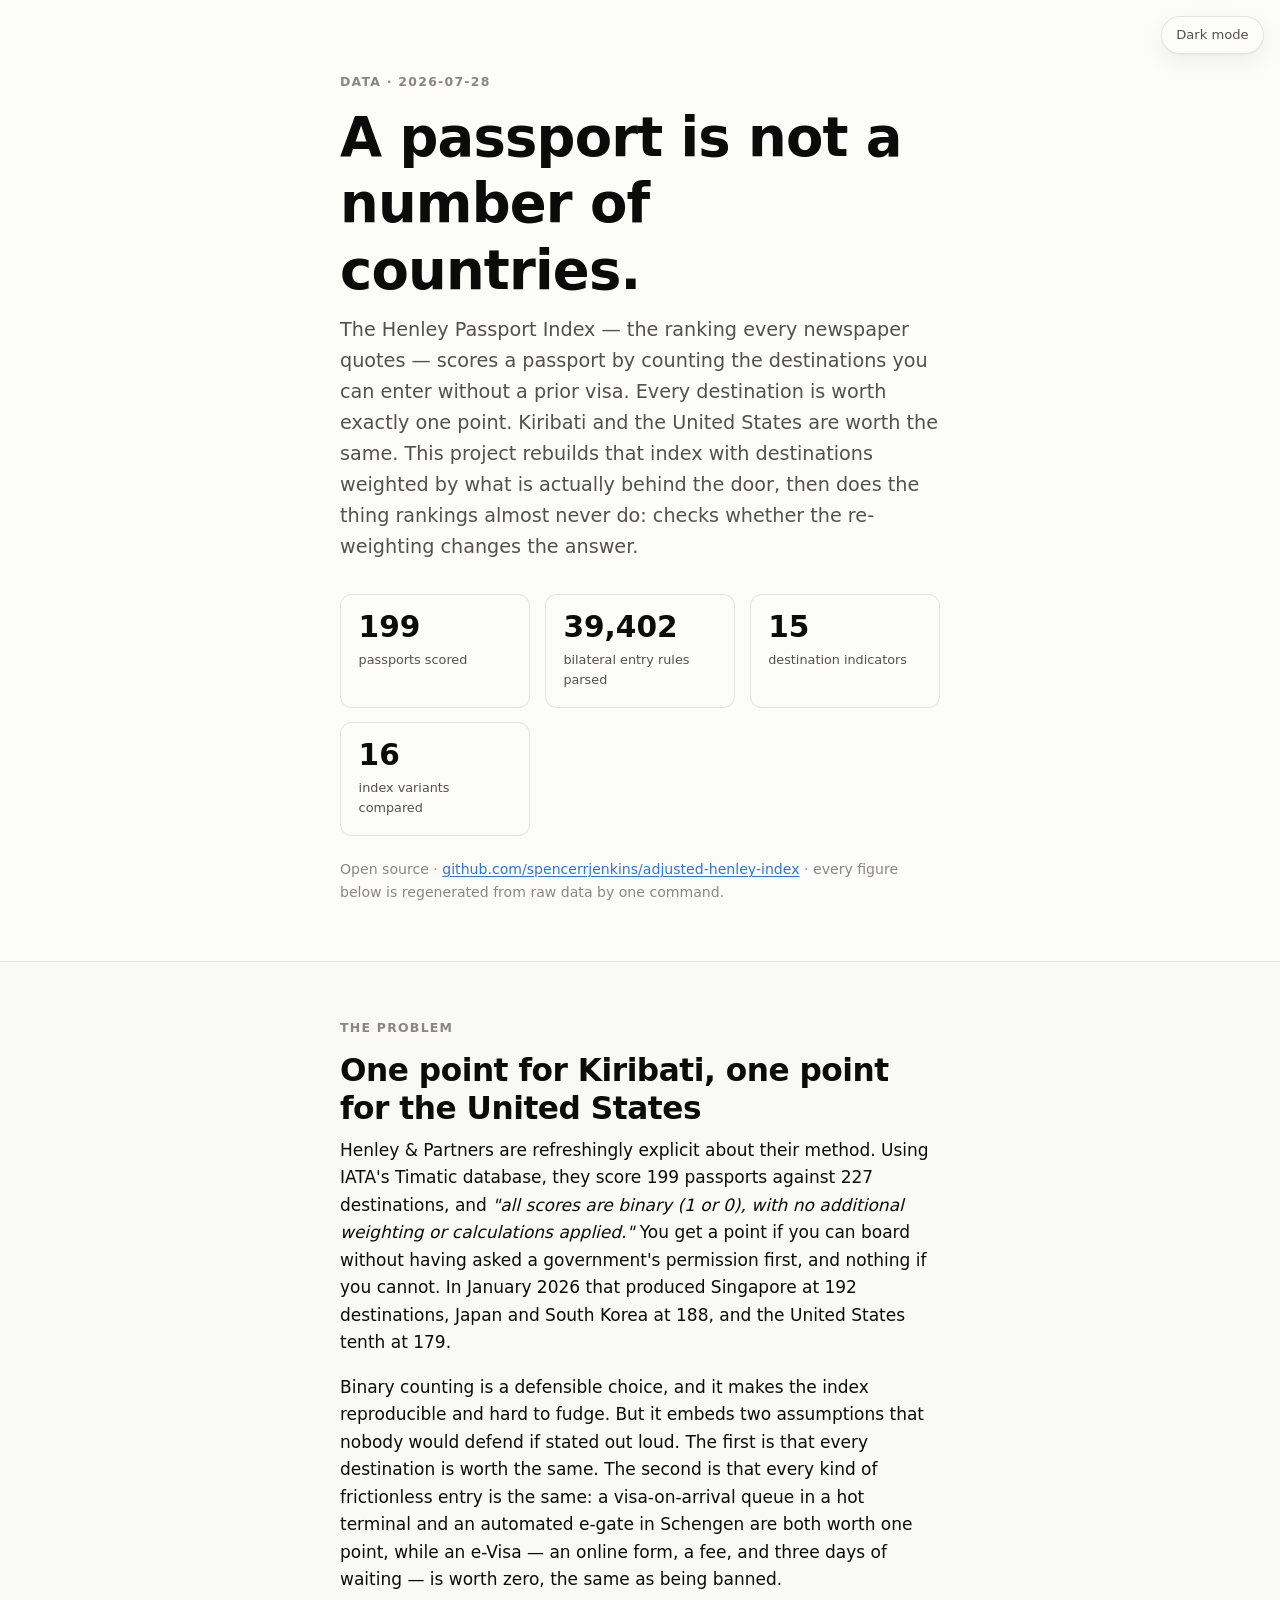
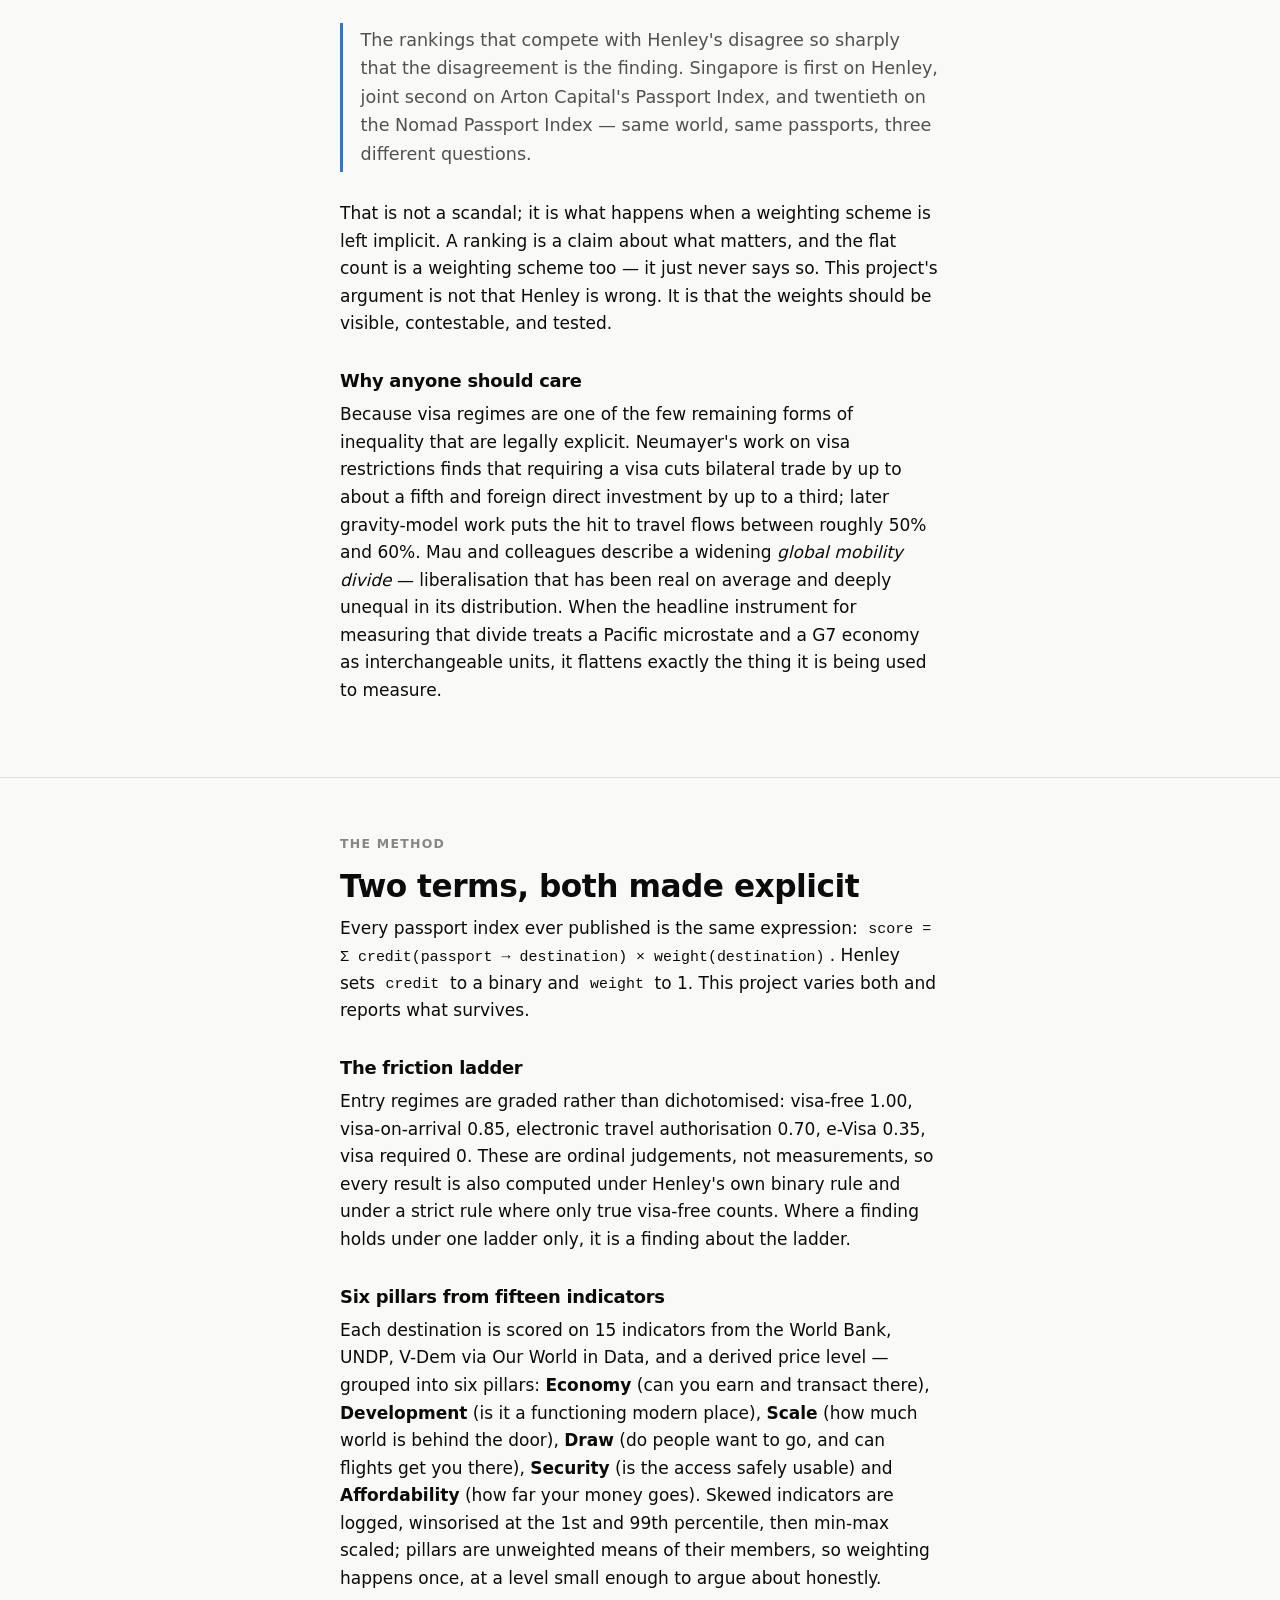
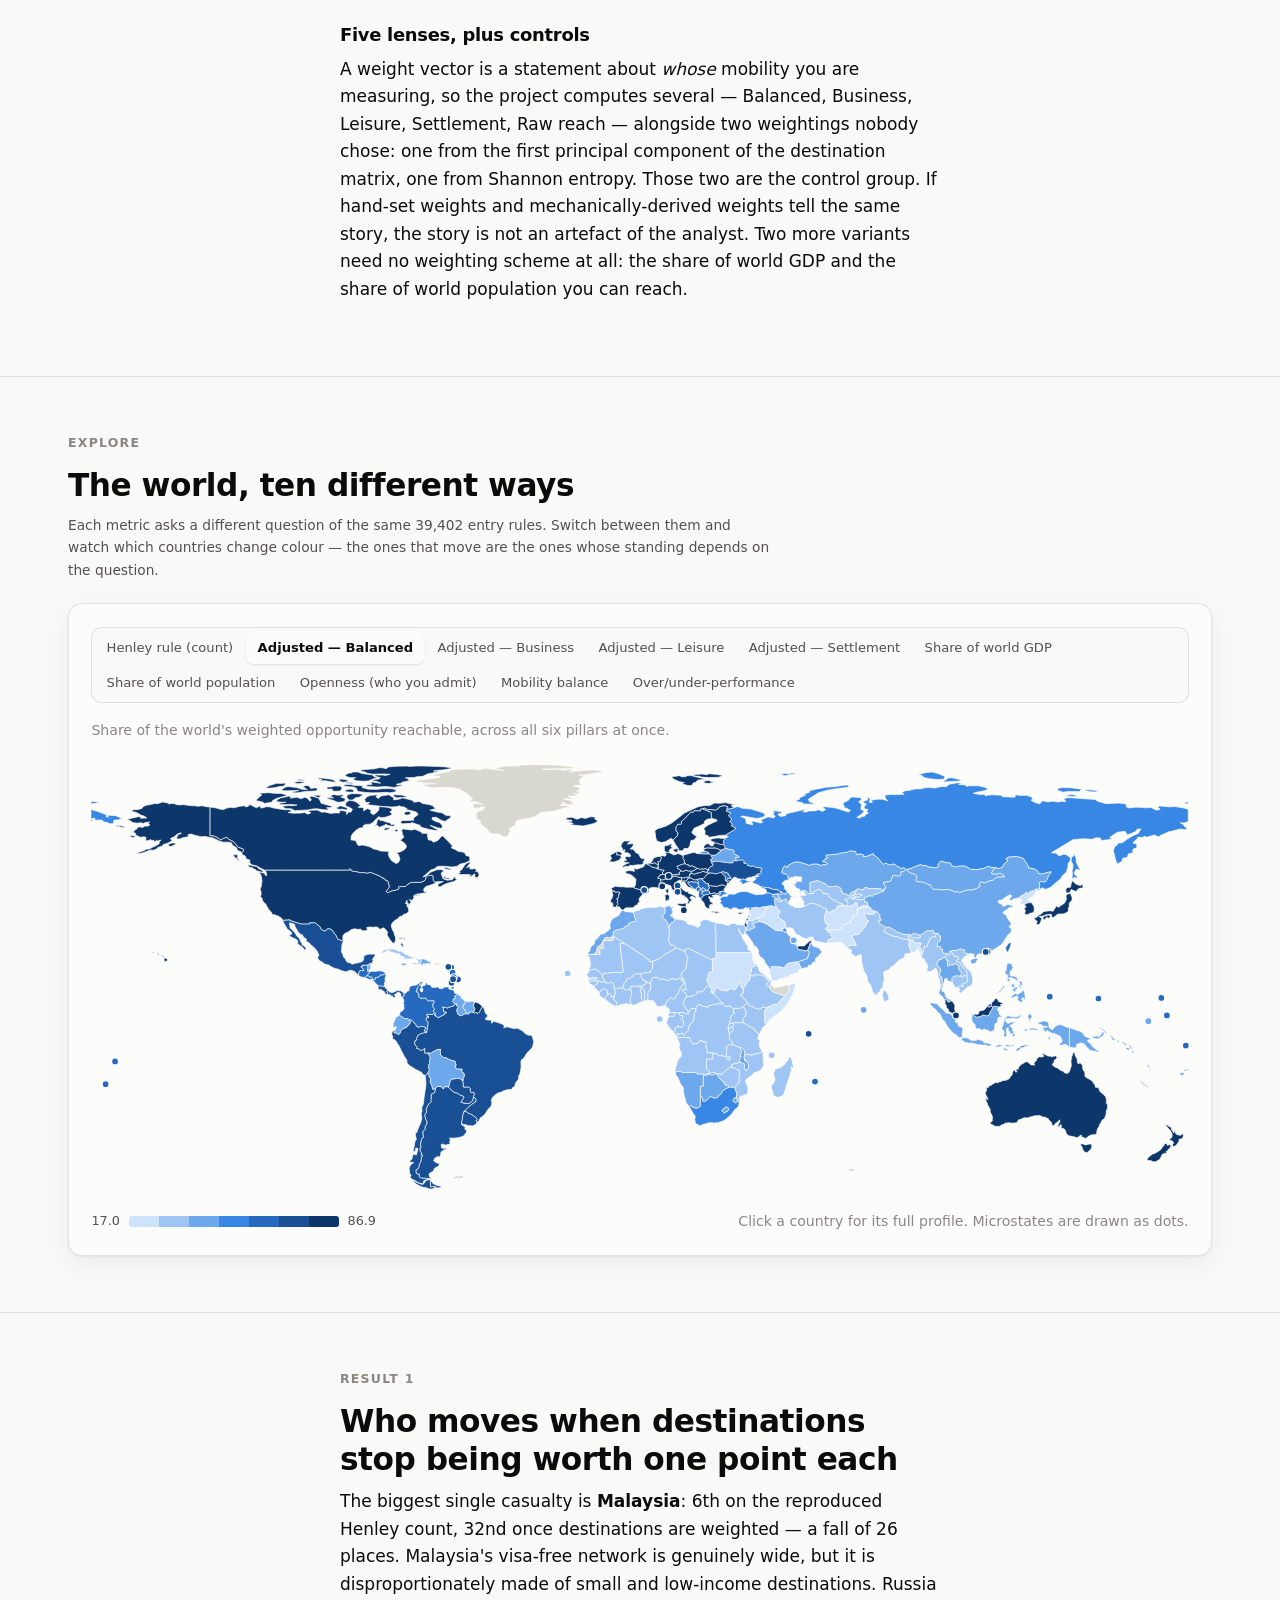
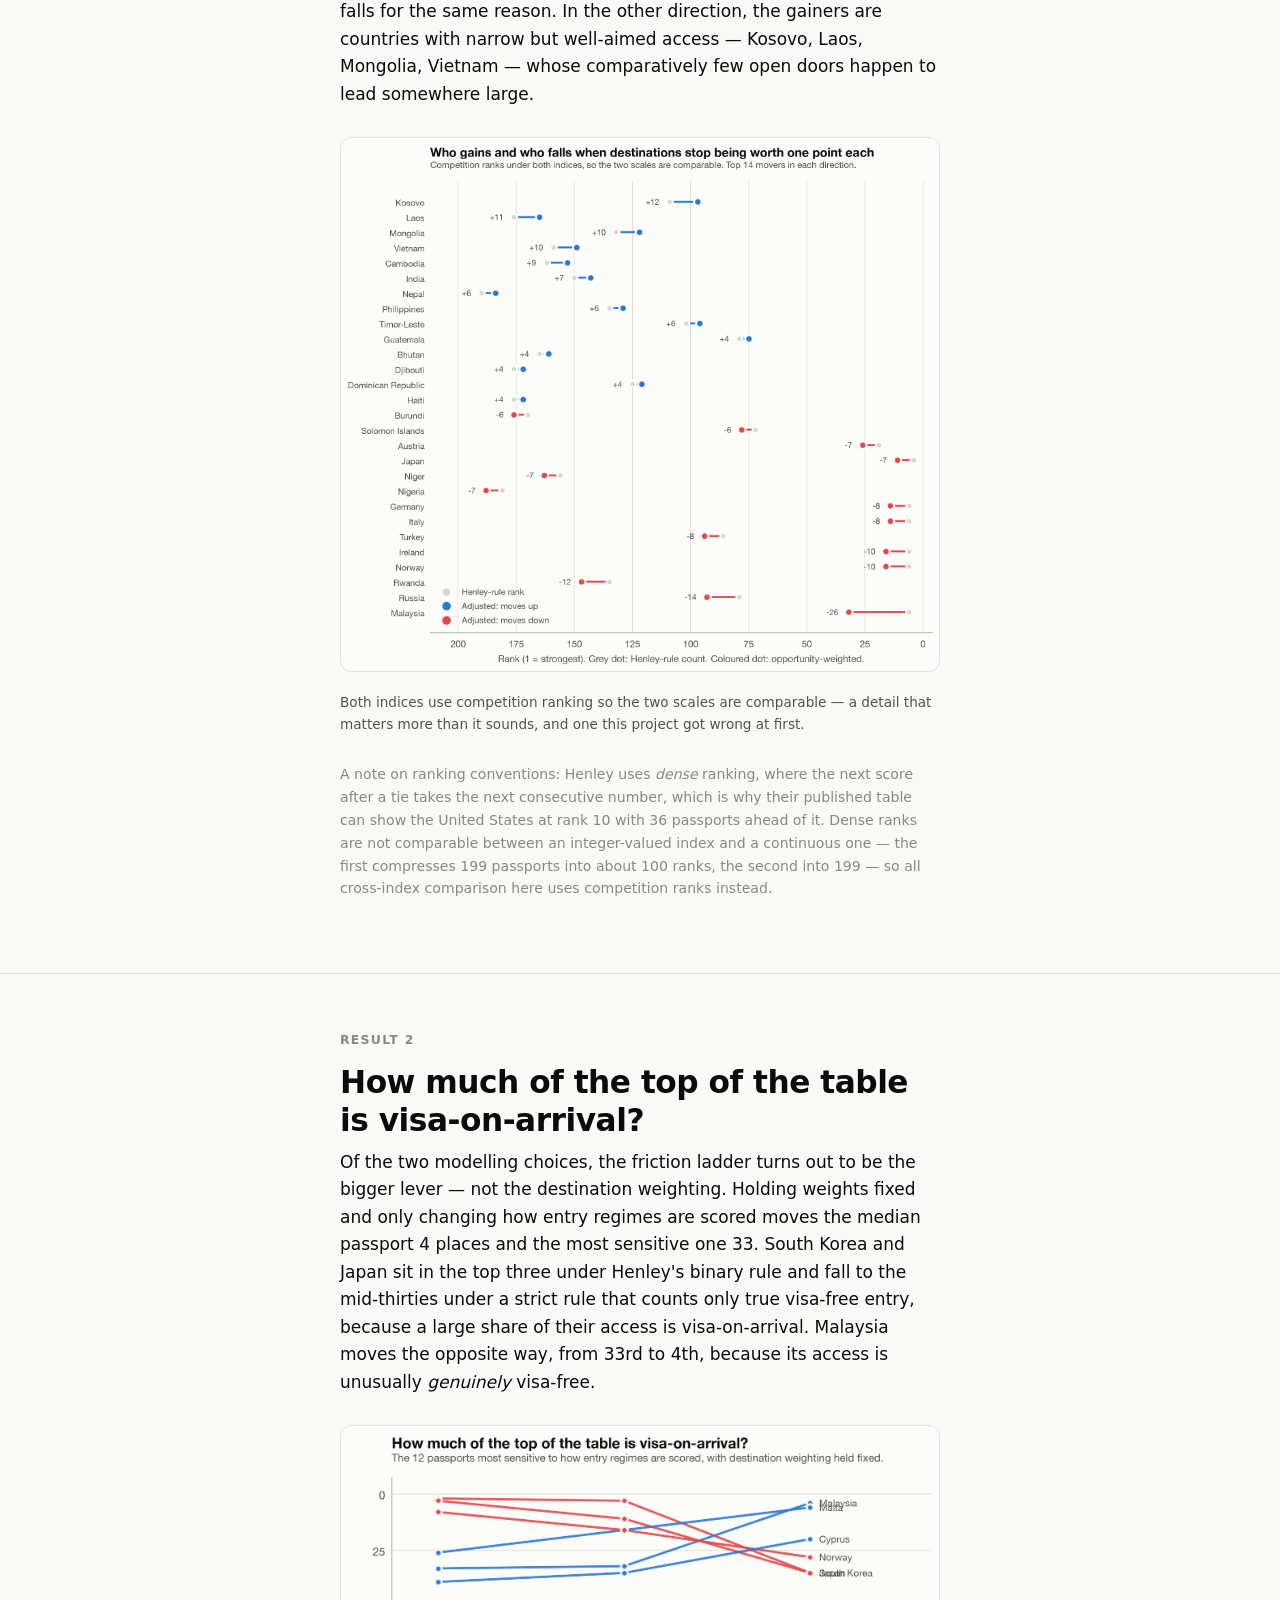
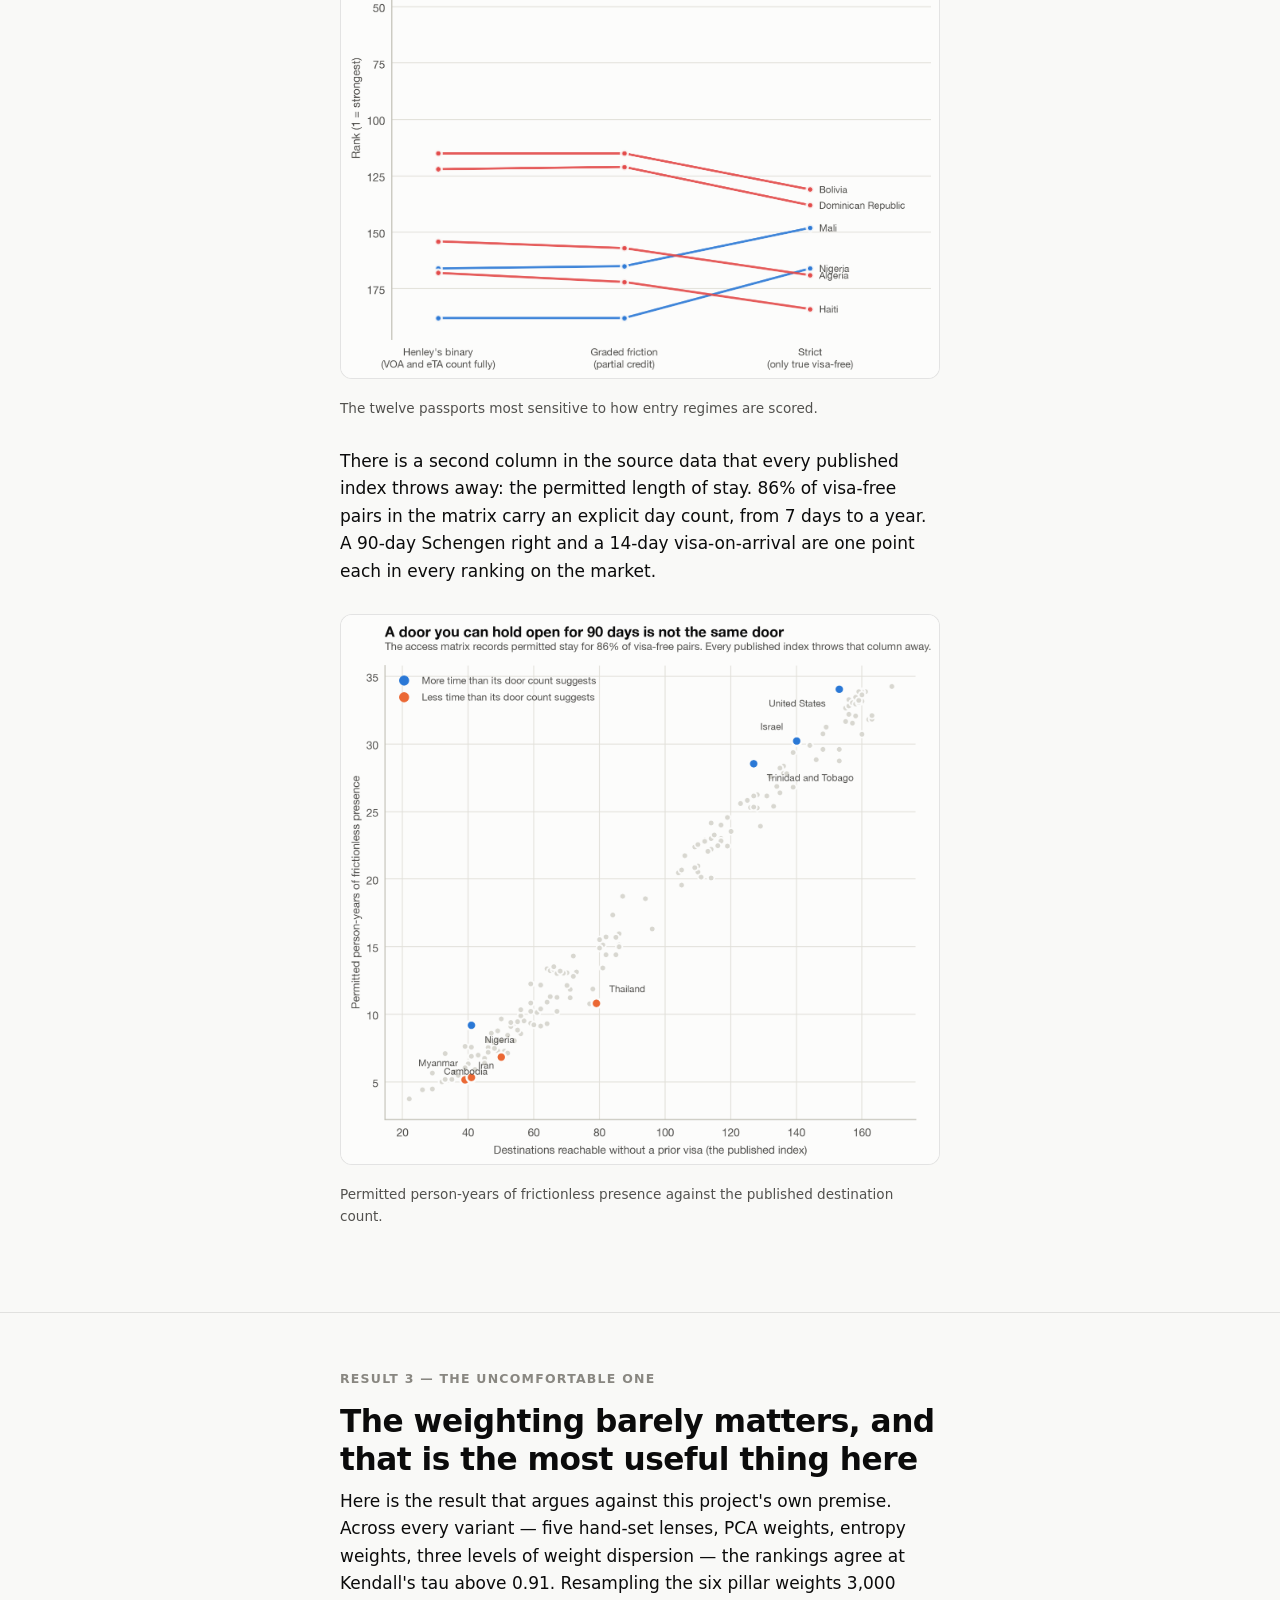
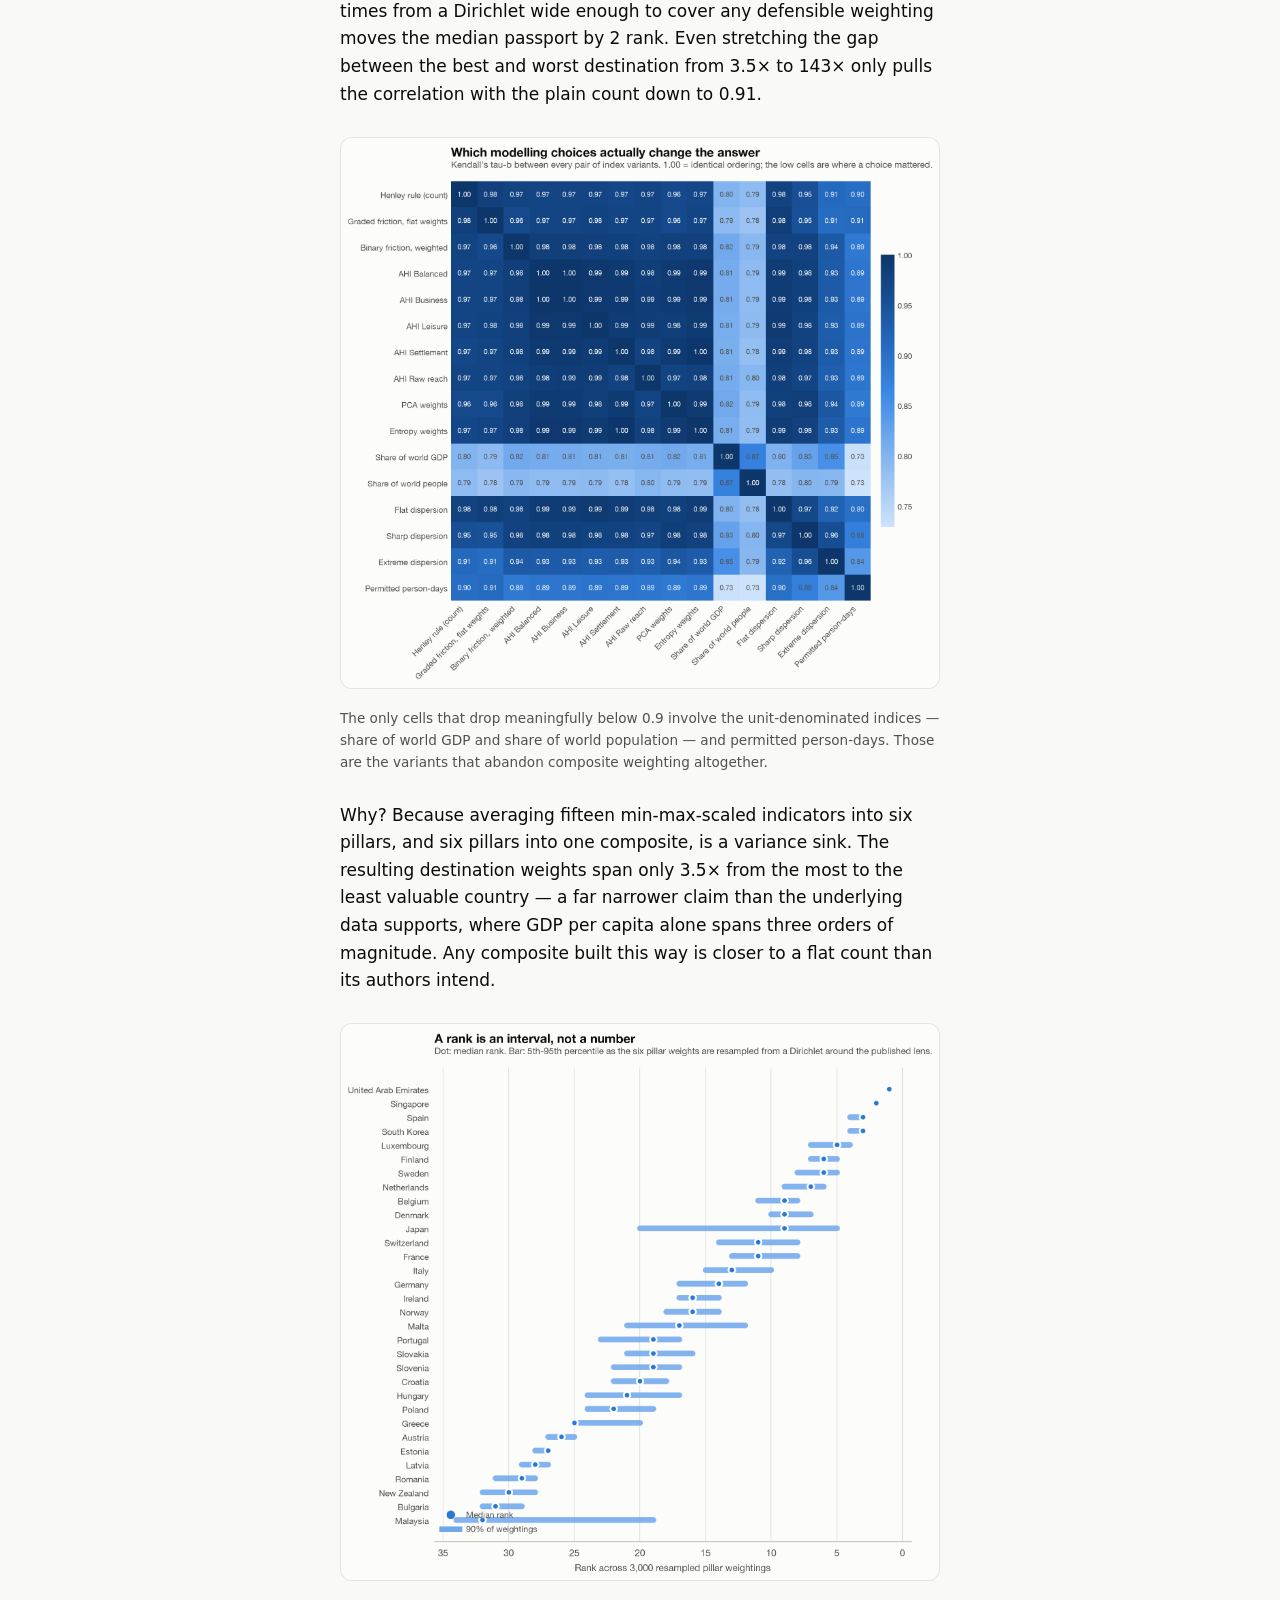
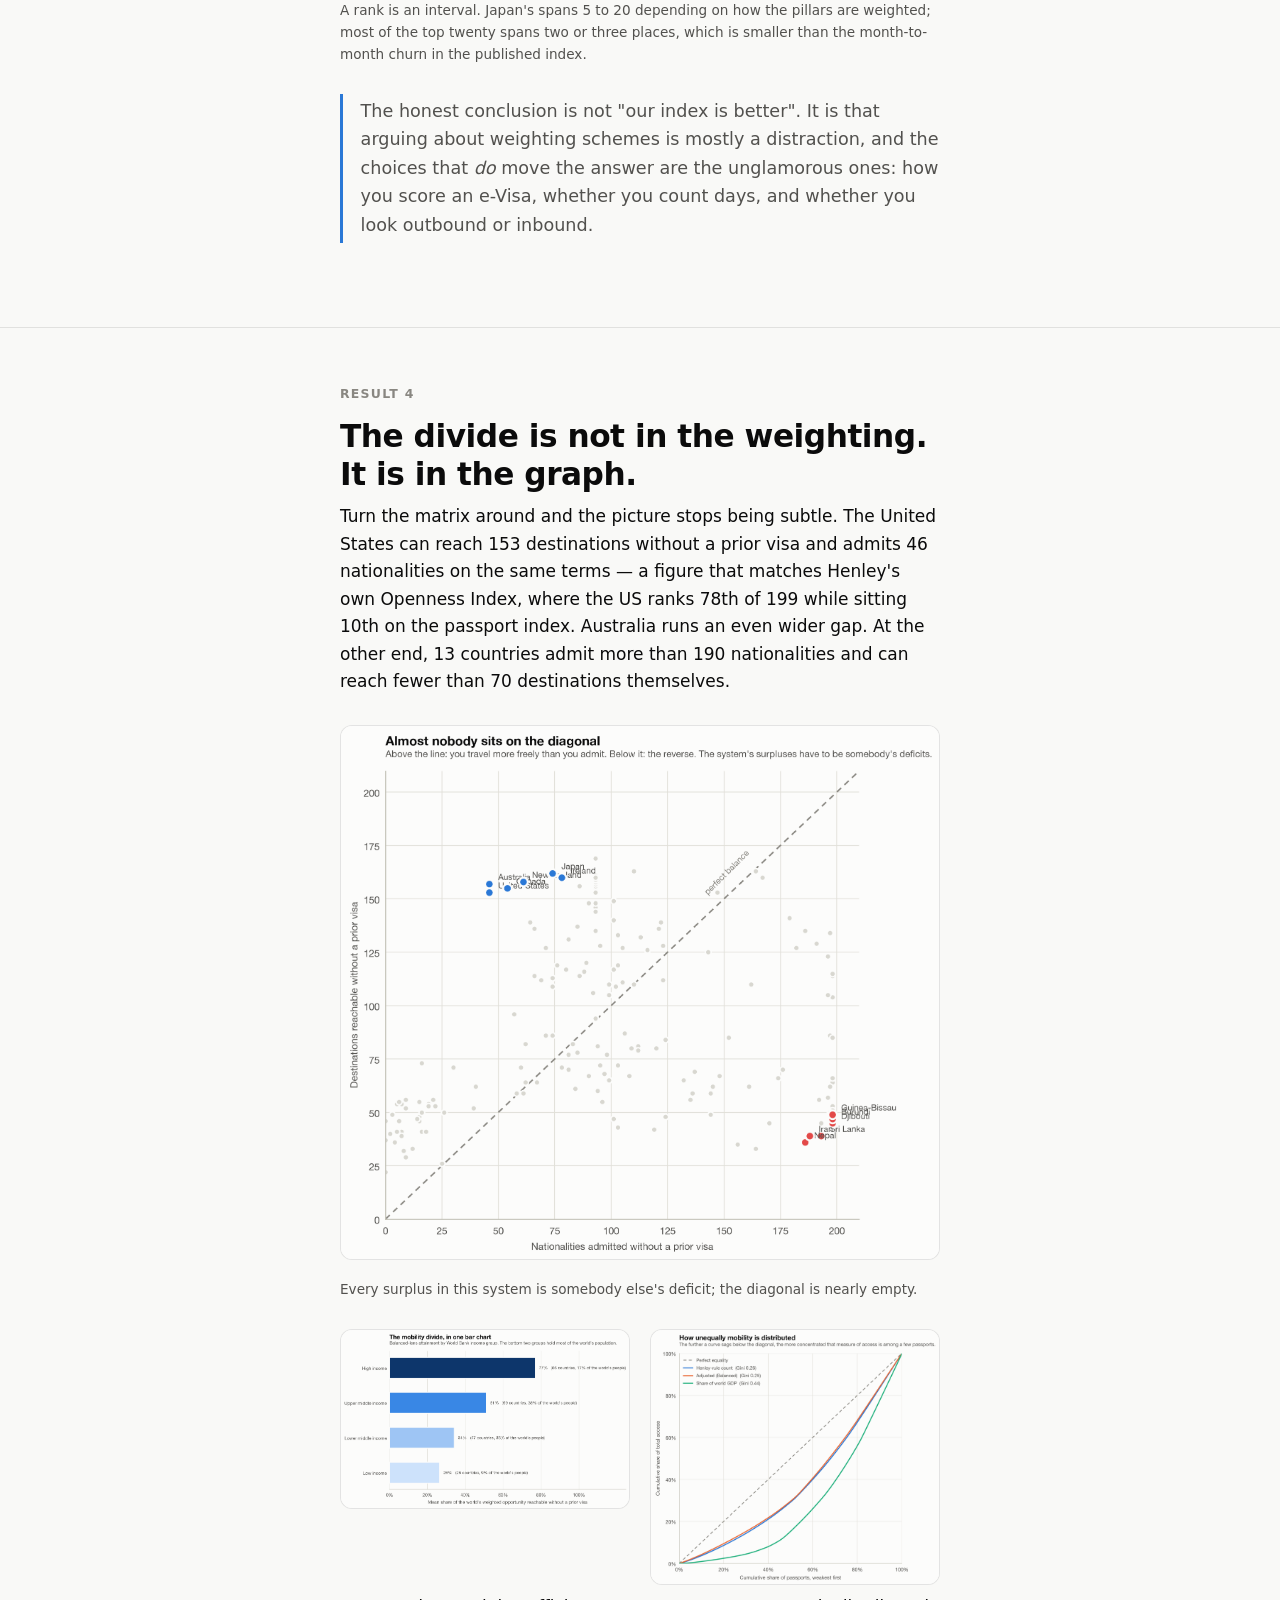
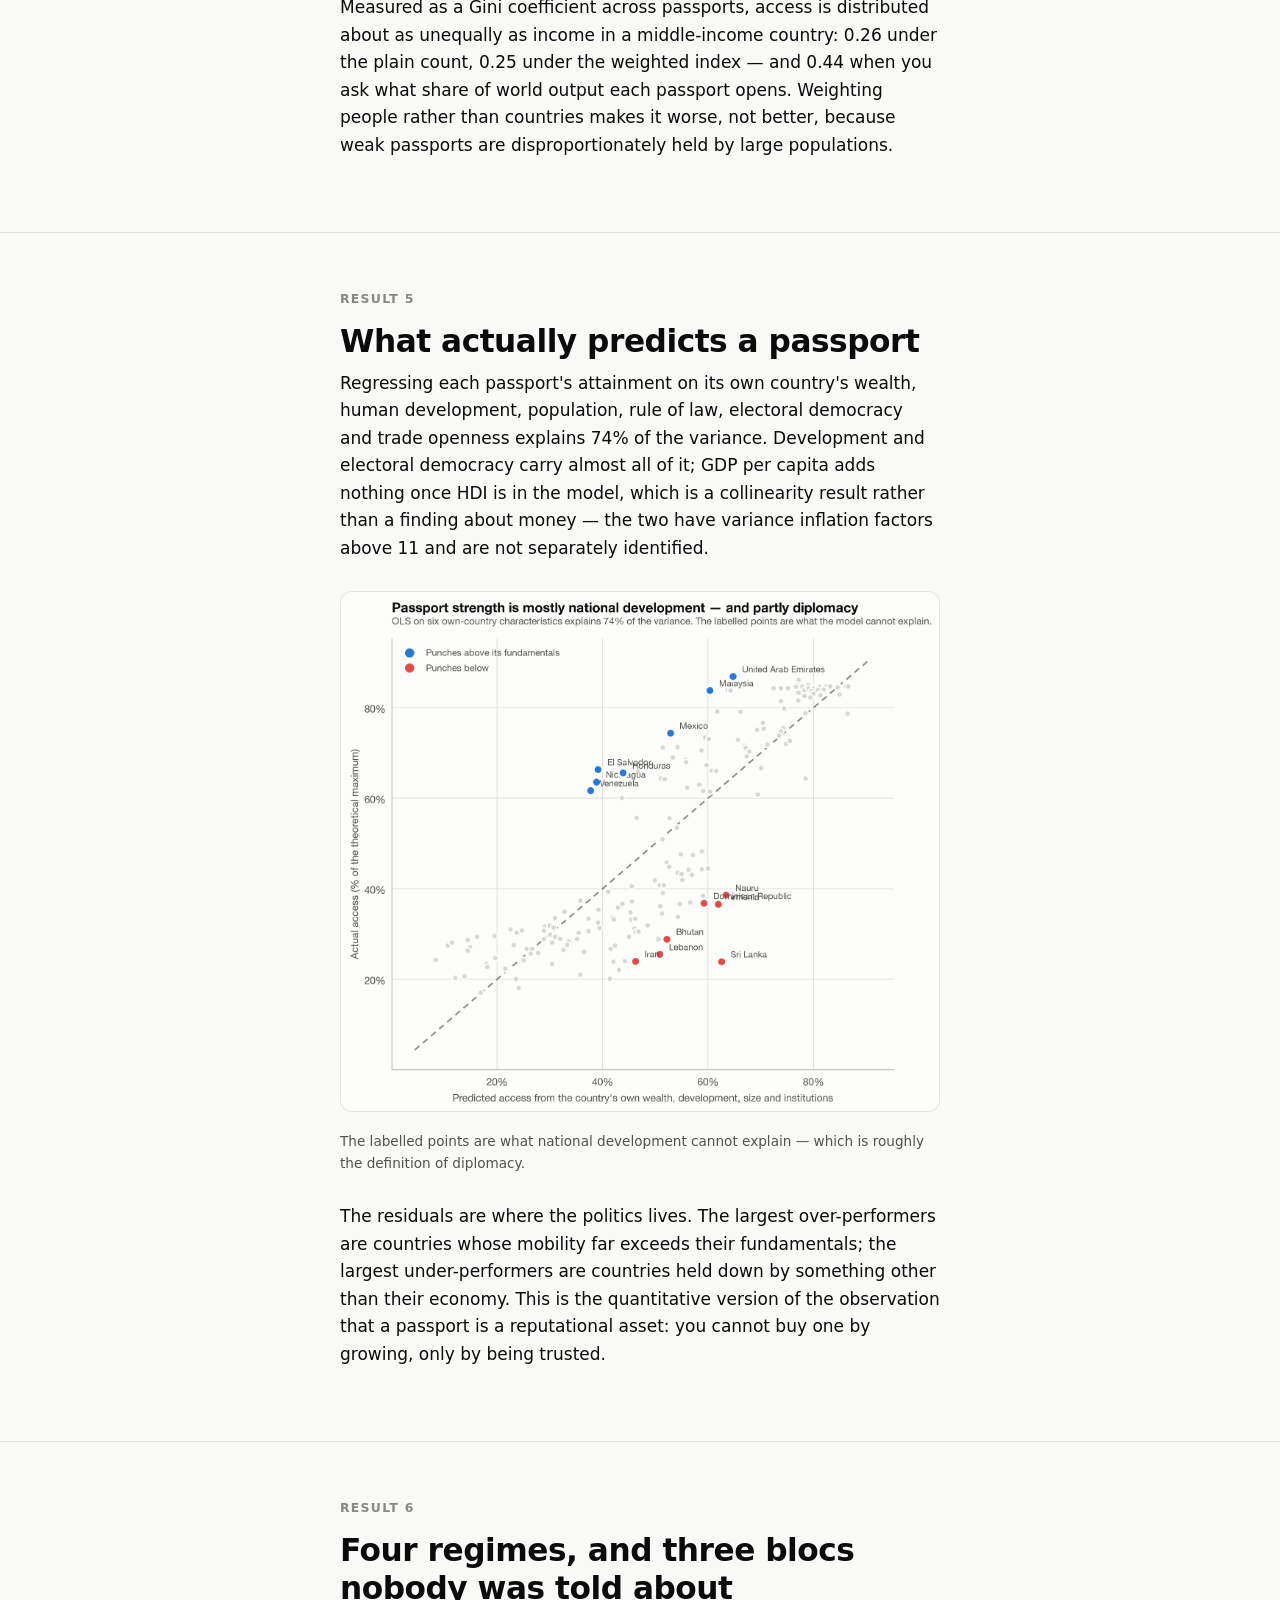
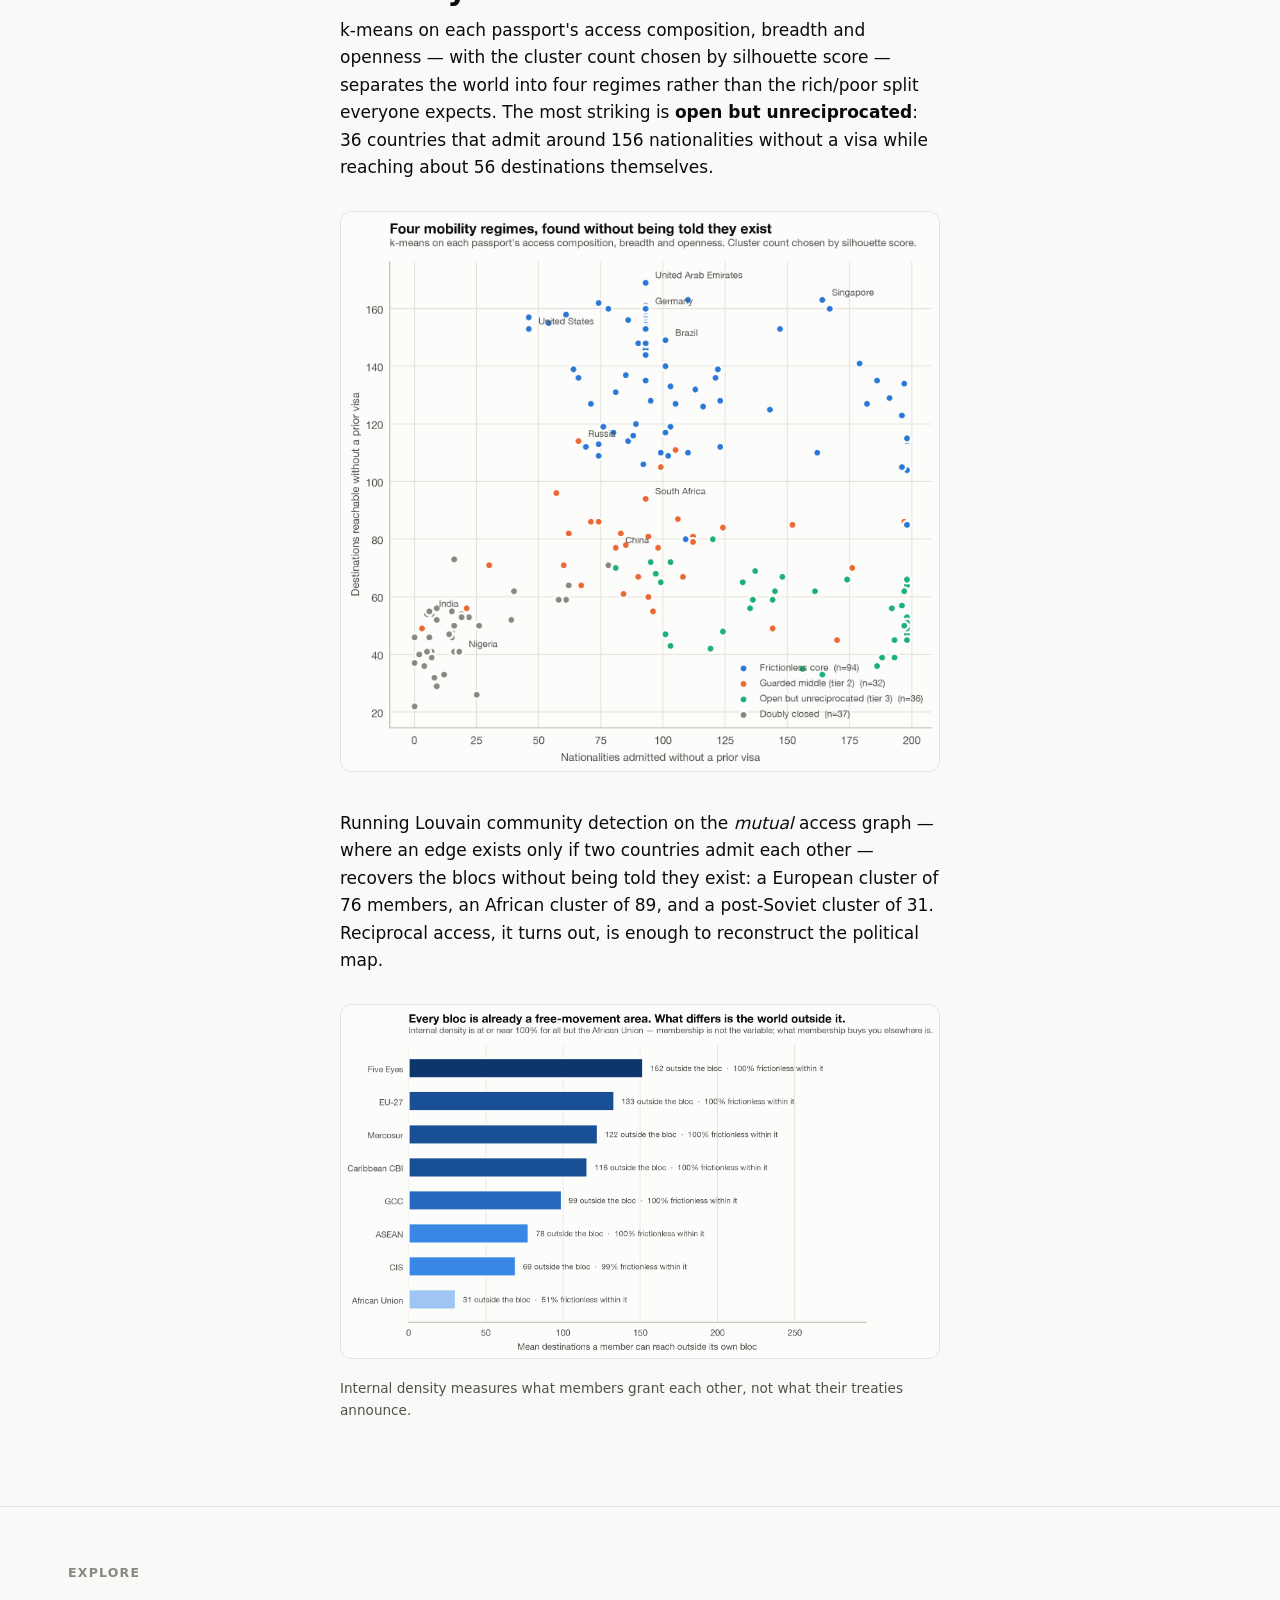
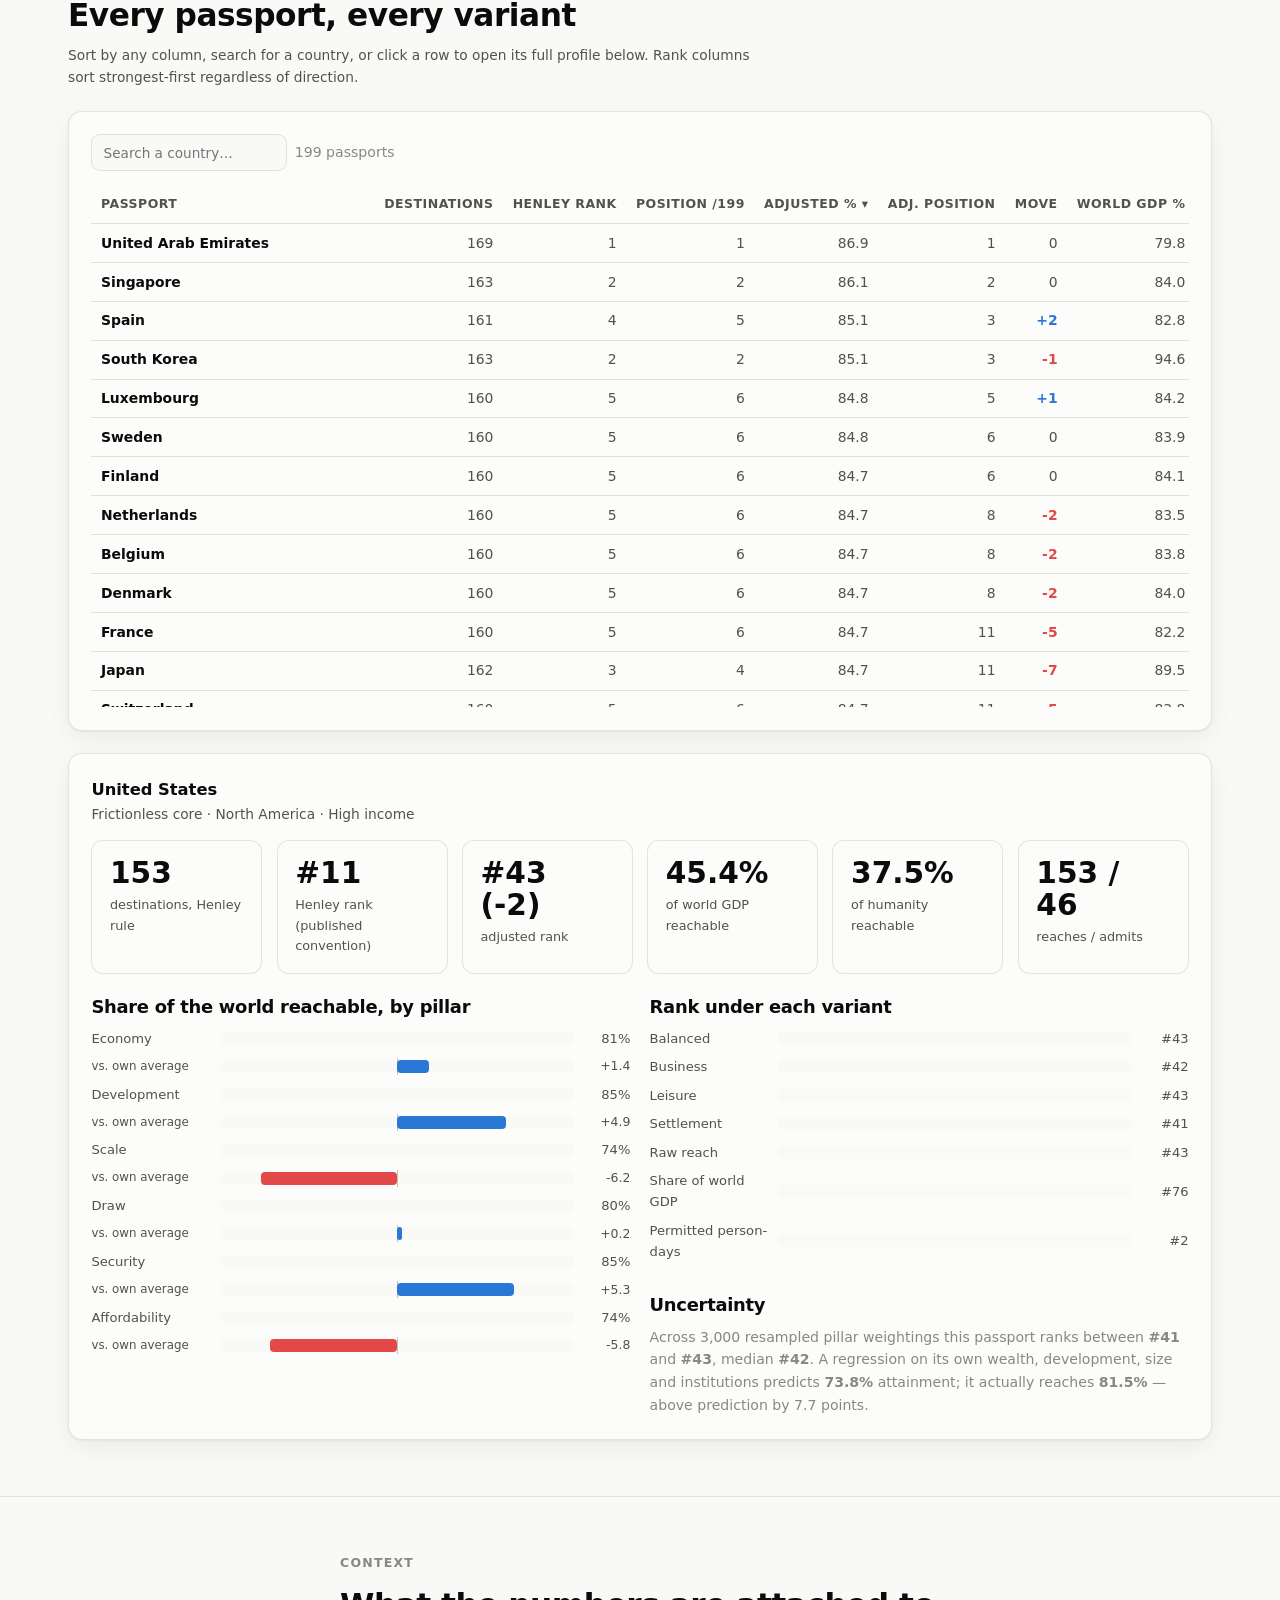
==== docs/index.html @ 4a357d3e "Make Louvain community detection reproducible across processes Community numbering shuffled between " ====
<!doctype html>
<html lang="en">
<head>
<meta charset="utf-8">
<meta name="viewport" content="width=device-width, initial-scale=1">
<title>The Adjusted Henley Index — what a passport is actually worth</title>
<meta name="description" content="The world's best-known passport ranking counts destinations. This one weighs them — across 15 indicators, six pillars and twelve index variants — and then tests whether any of it changes the answer.">
<meta property="og:title" content="The Adjusted Henley Index">
<meta property="og:description" content="Counting destinations treats Kiribati and the United States as equals. What happens when you stop?">
<meta property="og:type" content="article">
<style>/* Adjusted Henley Index — data story styles.
   Roles, not raw hex, in the body of the sheet: the light/dark values swap in
   one place and every rule below is written against the role. */

:root {
  color-scheme: light;
  --surface-1: #fcfcfb;
  --plane: #f9f9f7;
  --raised: #ffffff;
  --text-primary: #0b0b0b;
  --text-secondary: #52514e;
  --text-muted: #898781;
  --grid: #e1e0d9;
  --axis: #c3c2b7;
  --border: rgba(11, 11, 11, 0.10);
  --series-1: #2a78d6;
  --series-2: #eb6834;
  --series-3: #1baf7a;
  --deemphasis: #d8d7d0;
  --pole-low: #e34948;
  --pole-mid: #f0efec;
  --pole-high: #2a78d6;
  --seq-1: #cde2fb; --seq-2: #9ec5f4; --seq-3: #6da7ec; --seq-4: #3987e5;
  --seq-5: #256abf; --seq-6: #184f95; --seq-7: #0d366b;
  --shadow: 0 1px 2px rgba(11,11,11,.05), 0 8px 24px rgba(11,11,11,.06);
  --measure: 40rem;
  --wide: 74rem;
}

@media (prefers-color-scheme: dark) {
  :root:where(:not([data-theme="light"])) {
    color-scheme: dark;
    --surface-1: #1a1a19;
    --plane: #0d0d0d;
    --raised: #232322;
    --text-primary: #ffffff;
    --text-secondary: #c3c2b7;
    --text-muted: #898781;
    --grid: #2c2c2a;
    --axis: #383835;
    --border: rgba(255, 255, 255, 0.10);
    --series-1: #3987e5;
    --series-2: #d95926;
    --series-3: #199e70;
    --deemphasis: #3a3a37;
    --pole-low: #e66767;
    --pole-mid: #383835;
    --pole-high: #3987e5;
    --seq-1: #0d366b; --seq-2: #184f95; --seq-3: #256abf; --seq-4: #3987e5;
    --seq-5: #6da7ec; --seq-6: #9ec5f4; --seq-7: #cde2fb;
    --shadow: 0 1px 2px rgba(0,0,0,.4), 0 8px 24px rgba(0,0,0,.35);
  }
}

:root[data-theme="dark"] {
  color-scheme: dark;
  --surface-1: #1a1a19;
  --plane: #0d0d0d;
  --raised: #232322;
  --text-primary: #ffffff;
  --text-secondary: #c3c2b7;
  --text-muted: #898781;
  --grid: #2c2c2a;
  --axis: #383835;
  --border: rgba(255, 255, 255, 0.10);
  --series-1: #3987e5;
  --series-2: #d95926;
  --series-3: #199e70;
  --deemphasis: #3a3a37;
  --pole-low: #e66767;
  --pole-mid: #383835;
  --pole-high: #3987e5;
  --seq-1: #0d366b; --seq-2: #184f95; --seq-3: #256abf; --seq-4: #3987e5;
  --seq-5: #6da7ec; --seq-6: #9ec5f4; --seq-7: #cde2fb;
  --shadow: 0 1px 2px rgba(0,0,0,.4), 0 8px 24px rgba(0,0,0,.35);
}

* { box-sizing: border-box; }

body {
  margin: 0;
  background: var(--plane);
  color: var(--text-primary);
  font-family: system-ui, -apple-system, "Segoe UI", sans-serif;
  font-size: 17px;
  line-height: 1.62;
  -webkit-font-smoothing: antialiased;
}

/* ---------- layout ---------- */
.wrap { max-width: var(--measure); margin: 0 auto; padding: 0 1.25rem; }
.wrap-wide { max-width: var(--wide); margin: 0 auto; padding: 0 1.25rem; }

section { padding: 3.5rem 0; border-top: 1px solid var(--border); }
section:first-of-type { border-top: 0; }

h1, h2, h3 { line-height: 1.22; letter-spacing: -0.015em; margin: 0 0 .6rem; }
h1 { font-size: clamp(2.1rem, 5.2vw, 3.4rem); font-weight: 680; }
h2 { font-size: clamp(1.45rem, 3vw, 1.95rem); font-weight: 640; margin-top: 0; }
h3 { font-size: 1.12rem; font-weight: 640; margin-top: 2rem; }
p { margin: 0 0 1.05rem; }
a { color: var(--series-1); text-underline-offset: 2px; }

.eyebrow {
  font-size: .78rem; letter-spacing: .1em; text-transform: uppercase;
  color: var(--text-muted); font-weight: 600; margin-bottom: .8rem;
}
.lede { font-size: 1.2rem; color: var(--text-secondary); }
.note { font-size: .88rem; color: var(--text-muted); }
.pullquote {
  border-left: 3px solid var(--series-1);
  padding: .2rem 0 .2rem 1.1rem; margin: 1.8rem 0;
  font-size: 1.1rem; color: var(--text-secondary);
}

/* ---------- header ---------- */
header.hero {
  padding: 4.5rem 0 2.5rem;
  background: var(--surface-1);
  border-bottom: 1px solid var(--border);
}
.theme-toggle {
  position: fixed; top: 1rem; right: 1rem; z-index: 60;
  background: var(--surface-1); color: var(--text-secondary);
  border: 1px solid var(--border); border-radius: 999px;
  padding: .45rem .9rem; font: inherit; font-size: .82rem; cursor: pointer;
  box-shadow: var(--shadow);
}
.theme-toggle:hover { color: var(--text-primary); }

/* ---------- stat tiles ---------- */
.kpi-row {
  display: grid; gap: .9rem; margin: 2rem 0 .5rem;
  grid-template-columns: repeat(auto-fit, minmax(155px, 1fr));
}
.tile {
  background: var(--surface-1); border: 1px solid var(--border);
  border-radius: 12px; padding: 1rem 1.1rem;
}
.tile .value {
  font-size: 1.85rem; font-weight: 660; line-height: 1.1;
  color: var(--text-primary); display: block;
}
.tile .label {
  font-size: .8rem; color: var(--text-secondary); margin-top: .35rem; display: block;
}

/* ---------- panels ---------- */
.panel {
  background: var(--surface-1); border: 1px solid var(--border);
  border-radius: 14px; padding: 1.4rem; box-shadow: var(--shadow);
}
.panel-head { display: flex; flex-wrap: wrap; gap: .8rem; align-items: baseline;
              justify-content: space-between; margin-bottom: .9rem; }
.panel-title { font-size: 1.02rem; font-weight: 640; }
.panel-sub { font-size: .86rem; color: var(--text-secondary); max-width: 46rem; }

/* ---------- controls ---------- */
.controls { display: flex; flex-wrap: wrap; gap: .5rem; margin-bottom: 1rem; align-items: center; }
.seg { display: inline-flex; flex-wrap: wrap; gap: 2px; background: var(--plane);
       border: 1px solid var(--border); border-radius: 10px; padding: 3px; }
.seg button {
  font: inherit; font-size: .82rem; border: 0; border-radius: 7px; cursor: pointer;
  padding: .38rem .7rem; background: transparent; color: var(--text-secondary);
}
.seg button:hover { color: var(--text-primary); }
.seg button[aria-pressed="true"] {
  background: var(--surface-1); color: var(--text-primary); font-weight: 600;
  box-shadow: 0 1px 2px rgba(0,0,0,.10);
}
input[type="search"] {
  font: inherit; font-size: .85rem; padding: .42rem .7rem; min-width: 190px;
  border: 1px solid var(--border); border-radius: 9px;
  background: var(--plane); color: var(--text-primary);
}

/* ---------- map ---------- */
.map-frame { position: relative; }
svg.map { width: 100%; height: auto; display: block; touch-action: manipulation; }
svg.map path.country, svg.map circle.dot {
  stroke: var(--surface-1); stroke-width: .6; cursor: pointer;
  transition: opacity .12s ease;
}
svg.map circle.dot { stroke-width: 1; }
svg.map .no-data { fill: var(--deemphasis); }
svg.map path.country:hover, svg.map circle.dot:hover { opacity: .72; }
svg.map .selected { stroke: var(--text-primary); stroke-width: 1.6; }

.legend { display: flex; align-items: center; gap: .55rem; margin-top: .9rem;
          font-size: .8rem; color: var(--text-secondary); flex-wrap: wrap; }
.legend .swatches { display: flex; }
.legend .sw { width: 30px; height: 11px; }
.legend .sw:first-child { border-radius: 3px 0 0 3px; }
.legend .sw:last-child { border-radius: 0 3px 3px 0; }

.tooltip {
  position: fixed; pointer-events: none; z-index: 80; opacity: 0;
  transition: opacity .1s ease; max-width: 268px;
  background: var(--surface-1); color: var(--text-primary);
  border: 1px solid var(--border); border-radius: 10px;
  padding: .6rem .75rem; box-shadow: var(--shadow); font-size: .83rem; line-height: 1.45;
}
.tooltip strong { display: block; margin-bottom: .25rem; font-size: .92rem; }
.tooltip .row { display: flex; justify-content: space-between; gap: 1.2rem;
                color: var(--text-secondary); }
.tooltip .row b { color: var(--text-primary); font-variant-numeric: tabular-nums; font-weight: 600; }

/* ---------- table ---------- */
.table-scroll { overflow-x: auto; }
table { border-collapse: collapse; width: 100%; font-size: .87rem; }
th, td { text-align: right; padding: .48rem .6rem; white-space: nowrap;
         border-bottom: 1px solid var(--grid); }
th { color: var(--text-secondary); font-weight: 600; font-size: .78rem;
     text-transform: uppercase; letter-spacing: .04em; cursor: pointer;
     position: sticky; top: 0; background: var(--surface-1); }
th:first-child, td:first-child { text-align: left; }
td { font-variant-numeric: tabular-nums; color: var(--text-secondary); }
td.name { color: var(--text-primary); font-weight: 550; font-variant-numeric: normal; }
tbody tr { cursor: pointer; }
tbody tr:hover td { background: var(--plane); }
tbody tr.active td { background: var(--plane); box-shadow: inset 3px 0 0 var(--series-1); }
.delta-up { color: var(--pole-high); font-weight: 600; }
.delta-down { color: var(--pole-low); font-weight: 600; }

/* ---------- detail card ---------- */
.detail { display: grid; gap: 1.2rem; grid-template-columns: 1fr; }
@media (min-width: 900px) { .detail { grid-template-columns: 1fr 1fr; } }
.bars { display: grid; gap: .45rem; }
.bar-row { display: grid; grid-template-columns: 7.5rem 1fr 3rem; align-items: center;
           gap: .55rem; font-size: .82rem; }
.bar-row .track { background: var(--plane); border-radius: 5px; height: 13px; position: relative; }
.bar-row .fill { height: 100%; border-radius: 5px; }
.bar-row .val { text-align: right; color: var(--text-secondary);
                font-variant-numeric: tabular-nums; }
.bar-row .cap { color: var(--text-secondary); }
.tilt-track { position: relative; height: 13px; background: var(--plane); border-radius: 5px; }
.tilt-mid { position: absolute; left: 50%; top: -2px; bottom: -2px; width: 1px;
            background: var(--axis); }
.tilt-fill { position: absolute; top: 0; bottom: 0; border-radius: 4px; }

/* ---------- figures ---------- */
figure { margin: 1.8rem 0; }
figure img { width: 100%; height: auto; border-radius: 12px;
             border: 1px solid var(--border); background: var(--surface-1); }
figcaption { font-size: .85rem; color: var(--text-secondary); margin-top: .6rem; }

/* ---------- misc ---------- */
.grid-2 { display: grid; gap: 1.2rem; grid-template-columns: 1fr; }
@media (min-width: 860px) { .grid-2 { grid-template-columns: 1fr 1fr; } }
ul.tight { padding-left: 1.15rem; margin: 0 0 1.05rem; }
ul.tight li { margin-bottom: .45rem; }
code { font-family: ui-monospace, SFMono-Regular, Menlo, monospace; font-size: .88em;
       background: var(--plane); padding: .1em .35em; border-radius: 4px; }
footer { padding: 3rem 0 4rem; color: var(--text-muted); font-size: .87rem;
         border-top: 1px solid var(--border); }
.sr-only { position: absolute; width: 1px; height: 1px; padding: 0; margin: -1px;
           overflow: hidden; clip: rect(0,0,0,0); white-space: nowrap; border: 0; }
</style>
</head>
<body>
<button class="theme-toggle" id="theme-toggle" type="button">Dark mode</button>
<div class="tooltip" id="tooltip" role="status" aria-live="polite"></div>

<header class="hero">
  <div class="wrap">
    <p class="eyebrow">Data · 2026-07-28</p>
    <h1>A passport is not a number of countries.</h1>
    <p class="lede">
      The Henley Passport Index — the ranking every newspaper quotes — scores a passport
      by counting the destinations you can enter without a prior visa. Every destination
      is worth exactly one point. Kiribati and the United States are worth the same.
      This project rebuilds that index with destinations weighted by what is actually
      behind the door, then does the thing rankings almost never do: checks whether the
      re-weighting changes the answer.
    </p>
    <div class="kpi-row">
      <div class="tile"><span class="value">199</span><span class="label">passports scored</span></div>
      <div class="tile"><span class="value">39,402</span><span class="label">bilateral entry rules parsed</span></div>
      <div class="tile"><span class="value">15</span><span class="label">destination indicators</span></div>
      <div class="tile"><span class="value">16</span><span class="label">index variants compared</span></div>
    </div>
    <p class="note" style="margin-top:1.4rem">
      Open source · <a href="https://github.com/spencerrjenkins/adjusted-henley-index">github.com/spencerrjenkins/adjusted-henley-index</a>
      · every figure below is regenerated from raw data by one command.
    </p>
  </div>
</header>

<section>
  <div class="wrap">
    <p class="eyebrow">The problem</p>
    <h2>One point for Kiribati, one point for the United States</h2>
    <p>
      Henley &amp; Partners are refreshingly explicit about their method. Using IATA's
      Timatic database, they score 199 passports against 227 destinations, and
      <em>"all scores are binary (1 or 0), with no additional weighting or calculations
      applied."</em> You get a point if you can board without having asked a government's
      permission first, and nothing if you cannot. In January 2026 that produced
      Singapore at 192 destinations, Japan and South Korea at 188, and the United States
      tenth at 179.
    </p>
    <p>
      Binary counting is a defensible choice, and it makes the index reproducible and
      hard to fudge. But it embeds two assumptions that nobody would defend if stated out
      loud. The first is that every destination is worth the same. The second is that
      every kind of frictionless entry is the same: a visa-on-arrival queue in a hot
      terminal and an automated e-gate in Schengen are both worth one point, while an
      e-Visa — an online form, a fee, and three days of waiting — is worth zero, the same
      as being banned.
    </p>
    <p class="pullquote">
      The rankings that compete with Henley's disagree so sharply that the disagreement
      is the finding. Singapore is first on Henley, joint second on Arton Capital's
      Passport Index, and twentieth on the Nomad Passport Index — same world, same
      passports, three different questions.
    </p>
    <p>
      That is not a scandal; it is what happens when a weighting scheme is left implicit.
      A ranking is a claim about what matters, and the flat count is a weighting scheme
      too — it just never says so. This project's argument is not that Henley is wrong.
      It is that the weights should be visible, contestable, and tested.
    </p>
    <h3>Why anyone should care</h3>
    <p>
      Because visa regimes are one of the few remaining forms of inequality that are
      legally explicit. Neumayer's work on visa restrictions finds that requiring a visa
      cuts bilateral trade by up to about a fifth and foreign direct investment by up to a
      third; later gravity-model work puts the hit to travel flows between roughly 50%
      and 60%. Mau and colleagues describe a widening <em>global mobility divide</em> —
      liberalisation that has been real on average and deeply unequal in its distribution.
      When the headline instrument for measuring that divide treats a Pacific microstate
      and a G7 economy as interchangeable units, it flattens exactly the thing it is being
      used to measure.
    </p>
  </div>
</section>

<section>
  <div class="wrap">
    <p class="eyebrow">The method</p>
    <h2>Two terms, both made explicit</h2>
    <p>
      Every passport index ever published is the same expression:
      <code>score = Σ credit(passport → destination) × weight(destination)</code>.
      Henley sets <code>credit</code> to a binary and <code>weight</code> to 1. This
      project varies both and reports what survives.
    </p>
    <h3>The friction ladder</h3>
    <p>
      Entry regimes are graded rather than dichotomised: visa-free 1.00, visa-on-arrival
      0.85, electronic travel authorisation 0.70, e-Visa 0.35, visa required 0. These are
      ordinal judgements, not measurements, so every result is also computed under
      Henley's own binary rule and under a strict rule where only true visa-free counts.
      Where a finding holds under one ladder only, it is a finding about the ladder.
    </p>
    <h3>Six pillars from fifteen indicators</h3>
    <p>
      Each destination is scored on 15 indicators from the World Bank, UNDP,
      V-Dem via Our World in Data, and a derived price level — grouped into six pillars:
      <b>Economy</b> (can you earn and transact there), <b>Development</b> (is it a
      functioning modern place), <b>Scale</b> (how much world is behind the door),
      <b>Draw</b> (do people want to go, and can flights get you there),
      <b>Security</b> (is the access safely usable) and <b>Affordability</b> (how far your
      money goes). Skewed indicators are logged, winsorised at the 1st and 99th percentile,
      then min-max scaled; pillars are unweighted means of their members, so weighting
      happens once, at a level small enough to argue about honestly.
    </p>
    <h3>Five lenses, plus controls</h3>
    <p>
      A weight vector is a statement about <em>whose</em> mobility you are measuring, so
      the project computes several — Balanced, Business, Leisure, Settlement, Raw reach —
      alongside two weightings nobody chose: one from the first principal component of the
      destination matrix, one from Shannon entropy. Those two are the control group. If
      hand-set weights and mechanically-derived weights tell the same story, the story is
      not an artefact of the analyst. Two more variants need no weighting scheme at all:
      the share of world GDP and the share of world population you can reach.
    </p>
  </div>
</section>

<section id="map-section">
  <div class="wrap-wide">
    <p class="eyebrow">Explore</p>
    <h2>The world, ten different ways</h2>
    <p class="panel-sub" style="max-width:44rem;margin-bottom:1.4rem">
      Each metric asks a different question of the same 39,402 entry rules. Switch between
      them and watch which countries change colour — the ones that move are the ones whose
      standing depends on the question.
    </p>
    <div class="panel">
      <div class="controls">
        <div class="seg" id="metric-buttons" role="group" aria-label="Choose a metric"></div>
      </div>
      <p class="note" id="metric-blurb" style="margin:.2rem 0 1rem"></p>
      <div class="map-frame">
        <svg class="map" id="map" preserveAspectRatio="xMidYMid meet"></svg>
      </div>
      <div class="legend">
        <span id="legend-min">—</span>
        <span class="swatches" id="legend-swatches"></span>
        <span id="legend-max">—</span>
        <span class="note" style="margin-left:auto">Click a country for its full profile. Microstates are drawn as dots.</span>
      </div>
    </div>
  </div>
</section>

<section>
  <div class="wrap">
    <p class="eyebrow">Result 1</p>
    <h2>Who moves when destinations stop being worth one point each</h2>
    <p>
      The biggest single casualty is <b>Malaysia</b>: 6th on the
      reproduced Henley count, 32nd once destinations are weighted — a
      fall of 26 places. Malaysia's visa-free network is genuinely wide, but
      it is disproportionately made of small and low-income destinations. Russia falls for
      the same reason. In the other direction, the gainers are countries with narrow but
      well-aimed access — Kosovo, Laos, Mongolia, Vietnam — whose comparatively few open
      doors happen to lead somewhere large.
    </p>
    <figure>
      <picture>
        <source data-light="figures/01_rank_movement.light.png" data-dark="figures/01_rank_movement.dark.png" srcset="figures/01_rank_movement.light.png">
        <img data-light="figures/01_rank_movement.light.png" data-dark="figures/01_rank_movement.dark.png" src="figures/01_rank_movement.light.png" alt="Dumbbell chart of the largest rank movements between the Henley-rule count and the opportunity-weighted index.">
      </picture>
      <figcaption>
        Both indices use competition ranking so the two scales are comparable — a
        detail that matters more than it sounds, and one this project got wrong at first.
      </figcaption>
    </figure>
    <p class="note">
      A note on ranking conventions: Henley uses <em>dense</em> ranking, where the next
      score after a tie takes the next consecutive number, which is why their published
      table can show the United States at rank 10 with 36 passports ahead of it. Dense
      ranks are not comparable between an integer-valued index and a continuous one — the
      first compresses 199 passports into about 100 ranks, the second into 199 — so all
      cross-index comparison here uses competition ranks instead.
    </p>
  </div>
</section>

<section>
  <div class="wrap">
    <p class="eyebrow">Result 2</p>
    <h2>How much of the top of the table is visa-on-arrival?</h2>
    <p>
      Of the two modelling choices, the friction ladder turns out to be the bigger lever —
      not the destination weighting. Holding weights fixed and only changing how entry
      regimes are scored moves the median passport 4 places and the most
      sensitive one 33. South Korea and Japan sit in the top three under
      Henley's binary rule and fall to the mid-thirties under a strict rule that counts
      only true visa-free entry, because a large share of their access is
      visa-on-arrival. Malaysia moves the opposite way, from 33rd to
      4th, because its access is unusually <em>genuinely</em> visa-free.
    </p>
    <figure>
      <picture>
        <source data-light="figures/04_ladder_sensitivity.light.png" data-dark="figures/04_ladder_sensitivity.dark.png" srcset="figures/04_ladder_sensitivity.light.png">
        <img data-light="figures/04_ladder_sensitivity.light.png" data-dark="figures/04_ladder_sensitivity.dark.png" src="figures/04_ladder_sensitivity.light.png" alt="Slope chart of passport ranks under three different friction ladders.">
      </picture>
      <figcaption>The twelve passports most sensitive to how entry regimes are scored.</figcaption>
    </figure>
    <p>
      There is a second column in the source data that every published index throws away:
      the permitted length of stay. 86% of visa-free pairs in the matrix
      carry an explicit day count, from 7 days to a year. A 90-day Schengen right and a
      14-day visa-on-arrival are one point each in every ranking on the market.
    </p>
    <figure>
      <picture>
        <source data-light="figures/15_stay_days.light.png" data-dark="figures/15_stay_days.dark.png" srcset="figures/15_stay_days.light.png">
        <img data-light="figures/15_stay_days.light.png" data-dark="figures/15_stay_days.dark.png" src="figures/15_stay_days.light.png" alt="Scatter of permitted person-years of stay against destination count.">
      </picture>
      <figcaption>Permitted person-years of frictionless presence against the published destination count.</figcaption>
    </figure>
  </div>
</section>

<section>
  <div class="wrap">
    <p class="eyebrow">Result 3 — the uncomfortable one</p>
    <h2>The weighting barely matters, and that is the most useful thing here</h2>
    <p>
      Here is the result that argues against this project's own premise. Across every
      variant — five hand-set lenses, PCA weights, entropy weights, three levels of weight
      dispersion — the rankings agree at Kendall's tau above 0.91. Resampling
      the six pillar weights 3,000 times from a Dirichlet wide enough to cover any
      defensible weighting moves the median passport by 2 rank.
      Even stretching the gap between the best and worst destination from
      3.5× to 143× only pulls the correlation with the plain
      count down to 0.91.
    </p>
    <figure>
      <picture>
        <source data-light="figures/02_index_agreement.light.png" data-dark="figures/02_index_agreement.dark.png" srcset="figures/02_index_agreement.light.png">
        <img data-light="figures/02_index_agreement.light.png" data-dark="figures/02_index_agreement.dark.png" src="figures/02_index_agreement.light.png" alt="Heatmap of Kendall tau between all index variants.">
      </picture>
      <figcaption>
        The only cells that drop meaningfully below 0.9 involve the unit-denominated
        indices — share of world GDP and share of world population — and permitted
        person-days. Those are the variants that abandon composite weighting altogether.
      </figcaption>
    </figure>
    <p>
      Why? Because averaging fifteen min-max-scaled indicators into six pillars, and six
      pillars into one composite, is a variance sink. The resulting destination weights
      span only 3.5× from the most to the least valuable country — a far
      narrower claim than the underlying data supports, where GDP per capita alone spans
      three orders of magnitude. Any composite built this way is closer to a flat count
      than its authors intend.
    </p>
    <figure>
      <picture>
        <source data-light="figures/03_monte_carlo_ranks.light.png" data-dark="figures/03_monte_carlo_ranks.dark.png" srcset="figures/03_monte_carlo_ranks.light.png">
        <img data-light="figures/03_monte_carlo_ranks.light.png" data-dark="figures/03_monte_carlo_ranks.dark.png" src="figures/03_monte_carlo_ranks.light.png" alt="Rank intervals for the top 32 passports across 3,000 resampled weightings.">
      </picture>
      <figcaption>
        A rank is an interval. Japan's spans 5 to 20 depending on how
        the pillars are weighted; most of the top twenty spans two or three places, which
        is smaller than the month-to-month churn in the published index.
      </figcaption>
    </figure>
    <p class="pullquote">
      The honest conclusion is not "our index is better". It is that arguing about
      weighting schemes is mostly a distraction, and the choices that <em>do</em> move
      the answer are the unglamorous ones: how you score an e-Visa, whether you count
      days, and whether you look outbound or inbound.
    </p>
  </div>
</section>

<section>
  <div class="wrap">
    <p class="eyebrow">Result 4</p>
    <h2>The divide is not in the weighting. It is in the graph.</h2>
    <p>
      Turn the matrix around and the picture stops being subtle. The United States can
      reach 153 destinations without a prior visa and admits 46
      nationalities on the same terms — a figure that matches Henley's own Openness Index,
      where the US ranks 78th of 199 while sitting 10th on the passport index. Australia
      runs an even wider gap. At the other end, 13 countries admit more than
      190 nationalities and can reach fewer than 70 destinations themselves.
    </p>
    <figure>
      <picture>
        <source data-light="figures/07_reciprocity.light.png" data-dark="figures/07_reciprocity.dark.png" srcset="figures/07_reciprocity.light.png">
        <img data-light="figures/07_reciprocity.light.png" data-dark="figures/07_reciprocity.dark.png" src="figures/07_reciprocity.light.png" alt="Scatter of destinations reachable against nationalities admitted.">
      </picture>
      <figcaption>Every surplus in this system is somebody else's deficit; the diagonal is nearly empty.</figcaption>
    </figure>
    <div class="grid-2">
      <figure style="margin:0">
        <picture>
          <source data-light="figures/10_divide_by_income.light.png" data-dark="figures/10_divide_by_income.dark.png" srcset="figures/10_divide_by_income.light.png">
          <img data-light="figures/10_divide_by_income.light.png" data-dark="figures/10_divide_by_income.dark.png" src="figures/10_divide_by_income.light.png" alt="Bar chart of mean access by World Bank income group.">
        </picture>
      </figure>
      <figure style="margin:0">
        <picture>
          <source data-light="figures/08_lorenz.light.png" data-dark="figures/08_lorenz.dark.png" srcset="figures/08_lorenz.light.png">
          <img data-light="figures/08_lorenz.light.png" data-dark="figures/08_lorenz.dark.png" src="figures/08_lorenz.light.png" alt="Lorenz curves of mobility under three indices.">
        </picture>
      </figure>
    </div>
    <p>
      Measured as a Gini coefficient across passports, access is distributed about as
      unequally as income in a middle-income country: 0.26 under the plain
      count, 0.25 under the weighted index — and 0.44 when you ask
      what share of world output each passport opens. Weighting people rather than
      countries makes it worse, not better, because weak passports are disproportionately
      held by large populations.
    </p>
  </div>
</section>

<section>
  <div class="wrap">
    <p class="eyebrow">Result 5</p>
    <h2>What actually predicts a passport</h2>
    <p>
      Regressing each passport's attainment on its own country's wealth, human
      development, population, rule of law, electoral democracy and trade openness
      explains 74% of the variance. Development and electoral democracy
      carry almost all of it; GDP per capita adds nothing once HDI is in the model, which
      is a collinearity result rather than a finding about money — the two have variance
      inflation factors above 11 and are not separately identified.
    </p>
    <figure>
      <picture>
        <source data-light="figures/09_residuals.light.png" data-dark="figures/09_residuals.dark.png" srcset="figures/09_residuals.light.png">
        <img data-light="figures/09_residuals.light.png" data-dark="figures/09_residuals.dark.png" src="figures/09_residuals.light.png" alt="Actual versus predicted passport access with the largest residuals labelled.">
      </picture>
      <figcaption>
        The labelled points are what national development cannot explain — which is
        roughly the definition of diplomacy.
      </figcaption>
    </figure>
    <p>
      The residuals are where the politics lives. The largest over-performers are
      countries whose mobility far exceeds their fundamentals; the largest
      under-performers are countries held down by something other than their economy.
      This is the quantitative version of the observation that a passport is a
      reputational asset: you cannot buy one by growing, only by being trusted.
    </p>
  </div>
</section>

<section>
  <div class="wrap">
    <p class="eyebrow">Result 6</p>
    <h2>Four regimes, and three blocs nobody was told about</h2>
    <p>
      k-means on each passport's access composition, breadth and openness — with the
      cluster count chosen by silhouette score — separates the world into four regimes
      rather than the rich/poor split everyone expects. The most striking is
      <b>open but unreciprocated</b>: 36 countries that admit around
      156 nationalities without a visa while reaching about
      56 destinations themselves.
    </p>
    <figure>
      <picture>
        <source data-light="figures/12_clusters.light.png" data-dark="figures/12_clusters.dark.png" srcset="figures/12_clusters.light.png">
        <img data-light="figures/12_clusters.light.png" data-dark="figures/12_clusters.dark.png" src="figures/12_clusters.light.png" alt="Scatter of destinations reachable against nationalities admitted, coloured by cluster.">
      </picture>
    </figure>
    <p>
      Running Louvain community detection on the <em>mutual</em> access graph — where an
      edge exists only if two countries admit each other — recovers the blocs without
      being told they exist: a European cluster of 76 members, an African
      cluster of 89, and a post-Soviet cluster of 31.
      Reciprocal access, it turns out, is enough to reconstruct the political map.
    </p>
    <figure>
      <picture>
        <source data-light="figures/14_blocs.light.png" data-dark="figures/14_blocs.dark.png" srcset="figures/14_blocs.light.png">
        <img data-light="figures/14_blocs.light.png" data-dark="figures/14_blocs.dark.png" src="figures/14_blocs.light.png" alt="Bar chart of internal frictionless density by political bloc.">
      </picture>
      <figcaption>Internal density measures what members grant each other, not what their treaties announce.</figcaption>
    </figure>
  </div>
</section>

<section id="explorer">
  <div class="wrap-wide">
    <p class="eyebrow">Explore</p>
    <h2>Every passport, every variant</h2>
    <p class="panel-sub" style="max-width:44rem;margin-bottom:1.4rem">
      Sort by any column, search for a country, or click a row to open its full profile
      below. Rank columns sort strongest-first regardless of direction.
    </p>
    <div class="panel">
      <div class="controls">
        <label class="sr-only" for="table-search">Search passports</label>
        <input type="search" id="table-search" placeholder="Search a country…">
        <span class="note" id="table-count"></span>
      </div>
      <div class="table-scroll" style="max-height:520px;overflow-y:auto">
        <table>
          <thead><tr id="table-head"></tr></thead>
          <tbody id="table-body"></tbody>
        </table>
      </div>
    </div>

    <div class="panel" id="detail-card" style="margin-top:1.4rem">
      <div class="panel-head">
        <div>
          <div class="panel-title" id="detail-name">—</div>
          <div class="panel-sub" id="detail-sub"></div>
        </div>
      </div>
      <div class="kpi-row" id="detail-kpis" style="margin-top:0"></div>
      <div class="detail" style="margin-top:1.4rem">
        <div>
          <h3 style="margin-top:0">Share of the world reachable, by pillar</h3>
          <div class="bars" id="detail-pillars"></div>
        </div>
        <div>
          <h3 style="margin-top:0">Rank under each variant</h3>
          <div class="bars" id="detail-ranks"></div>
          <h3>Uncertainty</h3>
          <div id="detail-uncertainty"></div>
        </div>
      </div>
    </div>
  </div>
</section>

<section>
  <div class="wrap">
    <p class="eyebrow">Context</p>
    <h2>What the numbers are attached to</h2>
    <h3>The Emirati climb</h3>
    <p>
      The UAE is the strongest performer of the index's twenty-year history, adding 149
      visa-free destinations since 2006 and climbing 57 places — the product of a
      deliberate, sustained programme of bilateral waiver negotiation. It tops this
      project's reproduction too, and unlike most high scorers it holds position across
      every lens, because its access is broad rather than regionally concentrated.
    </p>
    <h3>The American slide is a reciprocity story</h3>
    <p>
      The United States has fallen from first in 2006 to tenth in 2026, the third-largest
      twenty-year decline after Venezuela and Vanuatu. The mechanism visible in this data
      is not that the US lost access; it is that it never bought more. Admitting
      46 nationalities visa-free while reaching 153 destinations
      leaves nothing to trade with, and waivers are traded.
    </p>
    <h3>China is buying reach with openness</h3>
    <p>
      China extended unilateral visa-free entry to dozens of countries through 2025 and
      2026, adding Sweden in November 2025 and the United Kingdom and Canada from February
      2026, and now ranks well above the US on inbound openness. Because China is one of
      the largest single blocks of weight in any destination-weighted index, each of those
      waivers moves other countries' scores more than a typical bilateral deal does — the
      reason several Southeast and Central Asian passports gain under weighting here.
    </p>
    <h3>Passports for sale, and the ceiling on them</h3>
    <p>
      Citizenship-by-investment programmes sell exactly the thing this index measures. In
      April 2025 the European Court of Justice ruled Malta's scheme unlawful, holding that
      a member state cannot make nationality — and with it EU citizenship — "a mere
      commercial transaction". The Caribbean programmes that remain sell access to a
      narrower world, and the weighted index is the natural way to see how much narrower.
    </p>
    <h3>The binary is about to get blurrier</h3>
    <p>
      The EU's ETIAS authorisation, repeatedly delayed and now expected no earlier than
      2027, will convert visa-free entry to Europe into an electronic travel
      authorisation for 60-plus nationalities. Under Henley's rule that changes nothing —
      an ETA still scores 1. Under any graded reading it is a real increase in friction
      for a very large number of travellers, and it will not show up in the headline
      number at all.
    </p>
  </div>
</section>

<section>
  <div class="wrap">
    <p class="eyebrow">Honesty</p>
    <h2>What this cannot tell you</h2>
    <ul class="tight">
      <li><b>It is not Henley's data.</b> Their IATA Timatic feed is licensed and not
        redistributable. This uses the open passport-index matrix — 199 passports against
        199 destinations rather than 227 — so scores are not comparable in level. On the
        15 reference points published in Henley's January 2026 report, the
        reproduction's scores correlate at Spearman 0.79 and its ranks at
        0.79, with 12 of 15 landing within two
        places of the published rank. That is a check on the rule, not a claim to be
        the same index.</li>
      <li><b>The friction ladder is a judgement.</b> 0.85 for visa-on-arrival is a
        defensible number, not a measured one. Everything is therefore reported under all
        three ladders.</li>
      <li><b>Some data is stale by construction.</b> Tourist arrivals and receipts have a
        median vintage of 2020 for most countries — the pandemic broke the
        series and it has not fully recovered. Treated as a structural signal of draw,
        not a current-year figure.</li>
      <li><b>7% of indicator cells are imputed or hand-sourced</b>, mostly
        for jurisdictions the multilateral agencies do not report separately. Dropping
        every poorly-measured destination and rescoring moves the median passport by
        1 rank, so the conclusions do not rest on them — but the
        individual numbers for Vatican City, North Korea and Kosovo should be read as
        estimates.</li>
      <li><b>It is a snapshot.</b> The matrix has no time dimension, so nothing here can
        speak to trends directly; the twenty-year claims above are Henley's, cited, not
        reproduced.</li>
      <li><b>A visa is not a border.</b> Being legally admissible is not being admitted.
        Nothing here measures secondary screening, carrier checks, or how a passport is
        actually treated at a desk.</li>
    </ul>

    <h3>The reproduction, checked against the published table</h3>
    <p class="note">
      Applying Henley's own rule — binary credit, flat weights, dense ranking — to the
      open matrix should land countries in roughly the tiers Henley publishes, and it
      does. The scores differ because the destination universe differs; the ordering
      barely does. The UAE is the one visible disagreement, and it is the passport that
      moved most between Henley's January and July 2026 releases.
    </p>
    <div class="table-scroll">
      <table>
        <thead><tr>
          <th scope="col">Passport</th>
          <th scope="col">Published rank</th>
          <th scope="col">Reproduced rank</th>
          <th scope="col">Published score /227</th>
          <th scope="col">Reproduced /199</th>
        </tr></thead>
        <tbody><tr><td class="name">Singapore</td><td>1</td><td>2</td><td>192</td><td>163</td></tr><tr><td class="name">Japan</td><td>2</td><td>3</td><td>188</td><td>162</td></tr><tr><td class="name">South Korea</td><td>2</td><td>2</td><td>188</td><td>163</td></tr><tr><td class="name">Switzerland</td><td>3</td><td>5</td><td>186</td><td>160</td></tr><tr><td class="name">Denmark</td><td>3</td><td>5</td><td>186</td><td>160</td></tr><tr><td class="name">Spain</td><td>3</td><td>4</td><td>186</td><td>161</td></tr><tr><td class="name">Luxembourg</td><td>3</td><td>5</td><td>186</td><td>160</td></tr><tr><td class="name">Sweden</td><td>3</td><td>5</td><td>186</td><td>160</td></tr><tr><td class="name">United Arab Emirates</td><td>5</td><td>1</td><td>184</td><td>169</td></tr><tr><td class="name">New Zealand</td><td>6</td><td>7</td><td>183</td><td>158</td></tr><tr><td class="name">Australia</td><td>7</td><td>8</td><td>182</td><td>157</td></tr><tr><td class="name">Canada</td><td>8</td><td>10</td><td>181</td><td>155</td></tr><tr><td class="name">Malaysia</td><td>9</td><td>5</td><td>180</td><td>160</td></tr><tr><td class="name">United States</td><td>10</td><td>11</td><td>179</td><td>153</td></tr><tr><td class="name">Afghanistan</td><td>106</td><td>97</td><td>24</td><td>22</td></tr></tbody>
      </table>
    </div>
  </div>
</section>

<footer>
  <div class="wrap">
    <p>
      <b>Sources.</b> Passport access matrix: <a href="https://github.com/imorte/passport-index-data">imorte/passport-index-data</a>.
      Indicators: World Bank World Development Indicators; UNDP Human Development Report 2025;
      V-Dem via <a href="https://ourworldindata.org">Our World in Data</a>; country reference data from
      <a href="https://github.com/mledoze/countries">mledoze/countries</a>.
      Method framing follows the OECD/JRC <i>Handbook on Constructing Composite Indicators</i> (2008).
      Comparative and contextual figures: Henley &amp; Partners Global Mobility Report, January 2026;
      Neumayer (2010, 2011) and Czaika &amp; Neumayer on visa restrictions and economic flows;
      Mau et al. (2015) on the global mobility divide; Recchi et al. (2021) on the visa cost divide;
      Court of Justice of the EU, Commission v. Malta (April 2025).
    </p>
    <p>
      Generated 2026-07-28 20:32:10 UTC · pipeline runtime 2.3s ·
      <a href="https://github.com/spencerrjenkins/adjusted-henley-index">source and full methodology</a>
    </p>
  </div>
</footer>

<script>// Auto-generated from Natural Earth 110m admin-0 countries. Do not hand-edit.
const WORLD_VIEWBOX = '0 11.6 1000 398.8';
const WORLD_PATHS = {
  "FJI": "M1000.0,294.63L1000.0,295.99L998.23,296.67L996.46,297.26L996.1,296.22L997.49,295.65L998.37,295.5L1000.0,294.63ZM994.79,298.62L995.48,298.17L996.44,298.97L995.98,300.42L994.26,300.8L992.73,300.46L992.46,299.24L993.53,298.28L994.79,298.62ZM0.57,294.5L0.23,295.84L0.0,295.99L0.0,294.63L0.57,294.5Z",
  "TZA": "M594.18,252.64L594.65,252.94L604.72,258.6L604.91,260.21L608.9,262.99L607.61,266.41L607.78,267.99L609.56,269.0L609.64,269.72L608.87,271.4L609.03,272.24L608.85,273.57L609.82,275.31L610.97,278.05L611.99,278.66L611.99,278.66L609.78,280.27L606.74,281.35L605.08,281.3L604.09,282.14L602.15,282.21L601.43,282.56L598.09,281.78L596.0,282.0L595.22,278.22L594.28,276.93L593.72,276.16L591.0,275.64L589.42,274.81L587.66,274.34L586.55,273.87L585.39,273.17L585.39,273.17L583.89,269.67L582.28,268.11L581.72,266.5L582.0,265.06L581.5,262.5L582.65,262.37L583.66,261.36L584.74,259.91L585.42,259.33L585.4,258.43L584.8,257.8L584.64,256.71L584.64,256.71L585.44,256.35L585.6,254.72L584.5,253.15L585.47,252.82L588.52,252.85L594.18,252.64Z",
  "ESH": "M475.93,173.18L475.93,173.36L475.88,173.9L475.87,178.11L466.75,177.96L466.84,185.07L464.24,185.32L463.56,186.75L464.09,190.76L453.21,190.74L452.6,191.67L452.72,190.49L452.77,190.5L459.03,190.28L459.36,189.28L460.5,188.03L461.41,184.19L465.28,181.19L466.58,177.69L467.45,177.49L468.35,175.32L470.69,175.03L471.7,175.39L472.96,175.39L473.85,174.75L475.57,174.66L475.51,173.18L475.93,173.18Z",
  "CAN": "M158.78,113.89L158.4,113.88L153.03,111.15L151.04,109.95L146.01,108.8L144.46,106.34L144.86,104.64L141.31,103.46L140.82,101.22L137.46,99.2L137.4,97.77L137.4,97.77L138.94,96.43L138.87,94.68L134.14,92.91L131.3,89.74L129.57,87.75L127.02,86.5L125.15,85.36L123.68,83.92L120.89,84.82L118.19,86.38L115.72,84.55L113.78,83.33L111.07,82.56L108.34,82.48L108.35,66.67L108.37,56.36L108.37,56.36L113.55,57.02L117.93,58.36L120.82,58.62L123.26,57.46L126.63,56.59L130.75,56.93L134.91,55.71L139.46,55.02L141.37,56.17L143.44,55.52L144.06,54.21L145.98,54.51L150.68,57.0L154.38,55.12L154.75,57.22L158.16,56.77L159.21,55.96L162.58,56.12L166.83,57.28L173.33,58.3L177.15,58.77L179.87,58.59L183.62,60.0L179.71,61.38L184.73,61.98L192.23,61.65L194.59,61.16L197.55,62.83L200.58,61.42L197.74,60.25L199.54,59.29L202.92,59.17L205.14,58.89L207.38,59.55L210.17,61.06L213.27,60.84L218.18,62.09L222.49,61.65L226.55,61.72L226.23,59.99L228.7,59.5L233.0,60.45L232.98,63.07L234.75,60.86L236.99,60.93L238.24,58.14L235.27,56.43L232.02,55.31L232.25,52.24L235.53,50.22L239.19,50.67L242.01,51.89L245.78,55.02L243.31,56.39L248.48,56.95L248.47,59.79L252.18,57.61L255.5,59.4L254.67,61.46L257.36,63.34L260.26,61.33L262.29,58.93L262.44,55.88L266.39,56.1L270.49,56.5L274.22,57.88L274.39,59.26L272.32,60.74L274.28,62.23L273.93,63.58L268.49,65.52L264.62,65.95L261.75,65.12L260.92,66.51L258.25,68.85L257.44,70.07L254.21,71.95L250.24,72.13L248.04,73.31L247.86,75.11L244.63,75.46L241.23,77.71L238.22,80.84L237.14,83.03L236.99,86.25L241.07,86.72L242.32,89.32L243.62,91.42L247.51,90.88L252.67,92.08L255.45,93.13L257.43,94.45L260.91,95.21L263.86,96.38L268.44,96.54L271.46,96.81L271.01,99.22L271.87,102.01L273.89,105.12L278.02,107.75L280.16,106.85L281.66,103.99L280.21,99.61L278.25,98.15L282.7,96.84L285.85,94.9L287.39,92.96L287.16,91.1L285.27,88.74L281.9,86.65L285.18,83.74L283.96,81.23L283.04,76.89L284.97,76.25L289.73,77.0L292.59,77.27L294.89,76.54L297.48,77.49L300.9,79.1L301.74,80.17L306.69,80.38L306.61,82.72L307.53,86.23L310.07,86.66L312.08,88.3L316.11,86.76L318.76,83.69L320.6,82.4L322.76,84.88L326.38,88.42L329.45,91.76L328.34,93.5L332.03,95.07L334.53,96.66L338.96,97.37L340.74,98.26L341.84,100.61L344.01,100.98L345.12,102.03L345.32,105.15L343.31,106.19L341.31,107.17L336.74,108.15L333.24,110.44L328.55,110.89L322.6,110.3L318.44,110.28L315.56,110.48L313.23,112.47L309.69,113.7L305.68,117.38L302.49,119.94L304.85,119.48L309.31,115.83L315.13,113.52L319.29,113.24L321.75,114.6L319.12,116.47L320.0,119.46L320.91,121.56L324.52,122.95L329.11,122.55L331.89,119.42L332.09,121.44L333.88,122.44L330.44,124.26L324.29,125.92L321.54,127.04L318.43,129.04L316.32,128.84L316.22,126.49L321.04,124.19L316.59,124.28L313.51,124.62L311.69,123.05L311.69,119.26L310.46,118.46L308.6,118.93L307.67,118.2L305.56,120.3L304.71,122.46L303.72,123.72L302.54,124.15L301.65,124.29L301.37,124.98L296.26,124.98L292.04,125.0L290.78,125.51L287.85,127.51L287.5,127.73L286.61,128.81L284.06,128.81L281.33,128.82L280.08,129.26L280.53,129.81L280.78,130.65L280.72,130.93L277.09,132.32L274.23,132.75L271.0,134.24L270.31,134.24L269.36,133.8L269.05,133.4L269.11,133.11L269.72,132.14L271.03,130.61L271.84,128.97L271.28,126.56L270.69,124.03L267.8,122.73L268.14,122.24L267.73,121.9L266.97,121.9L266.41,121.46L266.27,120.8L265.73,121.09L264.99,121.0L265.16,120.73L264.5,120.45L264.23,119.72L262.08,118.83L259.83,117.91L257.11,116.83L254.51,115.83L252.02,116.61L251.11,116.64L247.69,115.92L245.44,116.28L242.75,115.42L239.91,114.97L237.97,114.8L237.11,114.33L236.62,112.81L235.68,112.82L235.67,113.89L229.92,113.89L220.42,113.89L210.98,113.89L202.64,113.89L194.31,113.89L186.11,113.89L177.64,113.89L174.91,113.89L166.67,113.89L158.78,113.89ZM266.68,76.52L268.75,75.24L272.56,75.27L272.5,75.8L269.25,77.34L267.29,77.27L266.68,76.52ZM278.4,47.77L275.34,46.3L275.46,45.3L276.8,45.11L283.15,45.41L287.94,46.94L288.19,47.7L285.24,47.62L282.25,47.56L279.2,47.94L278.4,47.77ZM276.9,77.54L277.97,76.71L279.11,76.77L279.82,77.34L278.73,78.8L277.5,78.56L276.77,77.73L276.9,77.54ZM239.96,41.72L238.45,42.8L234.42,42.59L231.05,41.87L232.53,40.62L236.53,39.87L238.95,40.84L239.96,41.72ZM239.33,34.67L238.07,34.75L232.86,34.57L232.12,33.79L237.72,33.83L239.66,34.35L239.33,34.67ZM231.24,31.21L234.56,32.17L233.8,33.18L229.69,33.75L227.43,33.1L226.24,32.06L226.02,30.91L229.62,31.02L231.24,31.21ZM255.14,43.35L250.65,43.01L243.27,42.12L242.31,40.59L241.97,39.21L239.18,38.0L233.44,37.66L230.22,36.8L231.26,35.66L236.99,35.84L240.07,36.73L245.54,36.73L247.94,37.64L247.31,38.68L250.49,39.31L252.26,39.97L256.0,40.09L260.06,40.33L264.47,39.72L270.13,39.49L274.64,39.68L277.62,40.73L278.24,41.88L276.51,42.62L272.36,43.22L268.81,42.88L260.84,43.31L255.14,43.35ZM190.93,32.91L194.85,33.34L193.93,34.17L188.75,34.97L184.63,34.08L186.88,33.19L190.93,32.91ZM191.77,31.1L195.38,31.66L192.0,32.2L187.38,32.2L187.43,31.8L190.28,30.97L191.77,31.1ZM345.55,107.45L344.07,109.2L342.23,111.63L344.05,110.69L345.91,111.29L344.94,112.26L347.4,113.02L348.68,112.34L351.45,113.2L350.59,115.23L352.54,114.76L352.89,116.23L353.76,117.96L352.59,120.4L351.33,120.5L349.5,119.98L350.11,117.71L349.33,117.35L346.11,119.76L344.45,119.67L346.41,118.36L343.75,117.69L340.76,117.85L335.37,117.77L334.95,116.95L336.68,115.97L335.47,115.21L337.8,113.54L340.67,109.12L342.39,107.53L344.8,106.58L346.09,106.7L345.55,107.45ZM266.99,69.14L270.03,70.09L273.22,70.96L273.46,72.28L275.51,72.06L277.49,72.98L275.02,73.86L270.7,73.19L269.14,71.94L266.39,73.42L262.43,74.85L261.48,73.23L257.72,73.5L260.13,72.12L260.49,69.94L261.43,67.39L263.44,67.62L263.96,68.84L265.38,68.41L266.99,69.14ZM281.19,49.02L283.82,47.92L289.98,49.32L293.81,50.65L294.17,51.86L299.33,51.23L302.22,53.0L308.93,54.1L311.35,55.22L313.97,57.82L308.87,59.11L315.42,60.92L319.83,61.53L323.82,64.09L328.19,64.27L327.32,66.22L322.45,69.45L319.03,68.26L314.66,65.59L311.07,65.94L310.72,67.53L313.64,69.14L317.41,70.42L318.56,71.16L320.36,73.91L319.41,75.91L315.9,75.15L308.94,72.93L312.86,75.32L315.75,77.0L316.21,77.97L308.67,76.86L302.71,75.25L299.35,73.89L300.32,73.11L296.17,71.68L292.13,70.34L292.17,71.14L284.14,71.58L281.79,70.63L283.62,68.59L288.84,68.54L294.56,68.18L293.63,67.19L294.6,65.8L298.19,63.1L297.43,61.87L296.36,60.92L292.1,59.57L286.47,58.63L288.25,57.92L285.31,56.2L282.86,56.04L280.67,55.09L279.19,55.91L274.15,56.27L264.04,55.65L258.17,54.83L253.66,54.41L251.35,53.44L254.26,52.17L250.31,52.16L249.43,49.35L251.57,46.86L254.42,45.73L261.59,44.99L259.55,46.78L261.74,48.52L264.31,46.28L271.35,45.14L276.11,48.01L275.7,49.83L281.19,49.02ZM237.49,44.07L243.28,44.17L248.58,44.84L244.43,47.32L241.12,47.86L238.14,49.93L234.97,49.83L233.24,47.39L233.28,46.01L234.73,44.83L237.49,44.07ZM158.74,38.57L158.74,38.57L163.45,36.49L169.16,34.69L173.42,34.73L177.23,34.32L176.84,36.45L174.71,37.42L172.11,37.55L166.95,38.74L162.5,39.17L158.74,38.57ZM131.36,99.89L134.03,99.67L133.2,102.82L135.61,105.05L134.51,105.05L132.83,103.78L131.81,102.5L130.4,101.63L129.89,100.41L130.06,99.53L131.36,99.89ZM206.97,29.72L212.42,30.1L219.93,31.11L222.06,32.43L223.14,33.59L218.6,33.28L214.03,32.38L207.84,32.28L210.53,31.45L207.17,30.78L206.97,29.72ZM156.92,115.25L155.52,115.64L150.96,114.37L150.13,113.39L147.64,112.42L147.14,111.63L144.28,111.13L143.21,109.61L143.45,108.97L146.37,109.58L148.07,110.0L150.68,110.29L151.62,111.25L153.0,112.57L155.77,113.72L156.92,115.25ZM162.39,43.2L166.36,43.77L173.46,43.93L176.15,44.73L179.14,45.9L175.64,46.6L168.83,48.56L165.39,50.5L165.39,51.71L158.08,53.05L156.61,51.83L150.2,50.36L151.39,49.19L153.31,47.16L155.72,45.33L153.01,43.63L162.39,43.2ZM200.5,39.32L202.98,38.85L205.89,38.97L206.38,40.33L204.68,41.65L195.28,42.08L188.27,43.29L184.04,43.35L183.69,42.44L189.46,41.22L176.91,41.55L173.03,41.05L176.82,38.34L179.43,37.56L187.25,38.5L192.18,40.14L197.04,40.35L193.06,37.69L195.61,36.68L198.48,37.0L199.41,38.33L200.5,39.32ZM204.1,47.01L207.22,48.13L208.96,50.84L209.82,52.8L214.49,54.17L219.5,55.49L219.2,56.71L214.64,56.93L216.41,58.0L215.47,59.02L210.44,58.58L205.67,57.83L202.44,58.0L197.22,58.94L190.18,59.36L185.24,59.62L183.74,58.31L179.94,57.56L177.48,57.87L174.06,55.67L175.9,55.37L180.19,54.9L184.11,55.02L187.73,54.54L182.36,53.89L176.43,54.11L172.49,54.05L171.02,53.03L177.46,51.92L173.18,51.96L168.33,51.23L170.66,49.14L172.59,48.04L180.03,46.35L182.87,46.88L181.48,48.19L187.66,47.35L191.53,48.75L194.67,47.33L197.2,48.24L199.48,50.97L200.87,49.82L198.9,46.97L201.34,46.57L204.1,47.01ZM221.0,48.04L217.94,46.22L221.23,44.88L224.54,45.46L229.5,45.11L230.22,45.92L227.63,47.25L231.83,48.44L231.33,50.94L226.78,52.02L224.1,51.79L222.18,50.73L215.28,48.58L215.33,47.69L221.0,48.04ZM203.89,45.56L207.61,45.44L209.72,46.06L207.28,47.89L202.94,45.94L203.89,45.56ZM226.39,36.89L228.51,38.18L228.6,39.6L227.33,41.67L222.75,41.95L219.77,41.51L219.83,39.89L215.27,40.1L215.1,37.95L218.08,38.04L222.27,37.09L226.18,37.25L226.39,36.89ZM233.29,26.1L235.21,25.26L238.06,25.06L236.85,24.43L243.31,24.29L246.85,25.77L251.53,26.36L256.08,26.89L258.28,28.72L261.63,29.62L257.81,30.45L252.68,32.54L247.77,32.74L242.01,32.38L239.02,31.25L239.07,30.24L241.26,29.5L236.18,29.52L233.12,28.6L231.36,27.34L233.29,26.1ZM245.59,22.52L249.72,21.99L252.97,21.9L258.42,21.45L262.5,20.41L265.94,20.56L268.94,21.33L271.06,19.83L274.72,19.39L279.7,19.08L288.19,18.97L289.67,19.27L297.69,18.8L303.71,18.97L309.72,19.15L317.15,19.37L323.11,19.72L328.19,20.48L328.07,21.22L321.29,22.42L314.57,22.99L312.06,23.61L318.11,23.59L311.56,25.28L307.03,26.06L302.28,28.33L296.55,28.79L294.78,29.36L286.37,29.66L290.2,30.01L288.28,30.5L290.57,31.87L287.93,32.83L283.64,33.61L282.33,34.7L278.45,35.53L278.83,36.16L283.58,36.05L283.64,36.73L276.22,38.39L268.96,37.63L260.8,38.06L256.67,37.72L251.41,37.58L251.07,36.24L256.2,35.62L254.83,33.61L256.53,33.42L263.95,34.61L260.17,32.83L255.66,32.3L257.91,31.23L262.84,30.56L263.63,29.6L259.7,28.51L258.52,27.08L266.12,27.2L268.31,27.5L272.64,26.49L266.39,26.17L256.67,26.34L251.76,25.4L249.44,24.28L246.2,23.46L245.59,22.52ZM291.07,62.65L289.26,63.48L286.15,63.61L285.45,62.26L286.63,60.7L289.18,60.31L291.35,61.08L291.38,62.27L291.07,62.65ZM232.62,56.97L234.31,58.03L232.58,59.01L228.84,58.17L226.58,58.47L222.78,57.22L225.23,56.36L227.17,55.16L230.12,55.94L231.78,56.44L232.62,56.97ZM320.78,111.46L321.74,111.23L325.39,111.93L328.23,113.09L328.32,113.6L326.96,113.65L323.36,112.78L320.78,111.46ZM322.18,119.34L323.15,120.69L325.17,121.07L327.74,120.99L326.38,122.13L325.35,122.31L321.83,121.13L321.13,120.2L322.18,119.34Z",
  "USA": "M158.78,113.89L166.67,113.89L174.91,113.89L177.64,113.89L186.11,113.89L194.31,113.89L202.64,113.89L210.98,113.89L220.42,113.89L229.92,113.89L235.67,113.89L235.68,112.82L236.62,112.81L237.11,114.33L237.97,114.8L239.91,114.97L242.75,115.42L245.44,116.28L247.69,115.92L251.11,116.64L252.02,116.61L254.51,115.83L257.11,116.83L259.83,117.91L262.08,118.83L264.23,119.72L264.5,120.45L265.16,120.73L264.99,121.0L265.73,121.09L266.27,120.8L266.41,121.46L266.97,121.9L267.73,121.9L268.14,122.24L267.8,122.73L270.69,124.03L271.28,126.56L271.84,128.97L271.03,130.61L269.72,132.14L269.11,133.11L269.05,133.4L269.36,133.8L270.31,134.24L271.0,134.24L274.23,132.75L277.09,132.32L280.72,130.93L280.78,130.65L280.53,129.81L280.08,129.26L281.33,128.82L284.06,128.81L286.61,128.81L287.5,127.73L287.85,127.51L290.78,125.51L292.04,125.0L296.26,124.98L301.37,124.98L301.65,124.29L302.54,124.15L303.72,123.72L304.71,122.46L305.56,120.3L307.67,118.2L308.6,118.93L310.46,118.46L311.69,119.26L311.69,123.05L313.51,124.62L313.99,125.53L311.02,126.87L308.17,127.83L305.23,128.66L303.76,130.3L303.29,130.93L303.26,132.4L304.18,133.88L305.33,133.94L305.04,132.93L305.88,133.55L305.65,134.34L303.78,134.79L302.44,134.74L300.39,135.22L299.18,135.36L297.57,135.5L295.25,136.3L299.33,135.78L300.15,136.31L296.26,137.14L294.49,137.14L294.58,136.8L293.73,137.57L294.55,137.7L293.95,139.7L291.93,141.83L291.72,141.12L291.11,140.98L290.2,140.28L290.78,141.78L291.47,142.27L291.51,143.32L290.62,144.4L289.05,146.62L288.8,146.51L289.66,144.62L288.24,143.56L287.92,141.25L287.38,142.45L287.97,144.21L286.14,143.78L288.05,144.67L288.17,147.32L288.97,147.51L289.26,148.47L289.65,151.25L287.88,153.31L285.01,154.13L283.18,155.76L281.79,155.94L280.39,156.96L279.99,157.89L276.94,159.7L275.38,161.02L274.07,162.67L273.64,164.64L274.13,166.57L275.06,168.94L276.29,170.91L276.31,172.11L277.62,175.33L277.53,177.21L277.41,178.29L276.72,179.98L275.89,180.33L274.52,180.0L274.08,178.78L273.03,178.14L271.56,175.75L270.26,173.62L269.85,172.54L270.42,170.69L269.64,169.17L267.47,166.84L266.39,166.42L263.59,167.68L263.09,167.54L261.74,166.24L260.0,165.56L256.86,165.9L254.39,165.6L252.28,165.79L251.13,166.22L251.63,166.96L251.58,168.09L252.17,168.64L251.64,169.0L250.61,168.59L249.57,169.12L247.55,169.03L245.48,167.56L243.06,167.91L241.04,167.27L239.31,167.46L236.97,168.11L234.44,170.17L231.68,171.37L230.17,172.69L229.53,173.94L229.5,175.86L229.64,177.19L230.17,178.14L229.08,178.22L227.11,177.61L224.94,176.75L224.17,175.44L223.56,173.5L221.92,171.92L220.96,170.29L219.56,168.39L217.6,167.28L215.33,167.33L213.58,169.53L211.28,168.69L209.84,167.86L209.15,166.33L208.23,164.88L206.58,163.66L205.16,162.78L204.15,161.79L199.33,161.79L199.33,162.94L197.12,162.94L191.6,162.96L185.26,161.0L181.07,159.65L181.33,159.11L177.8,159.41L174.65,159.62L174.18,158.2L172.38,156.61L171.08,156.28L170.78,155.48L169.22,155.34L168.23,154.59L165.65,154.31L164.94,153.87L164.6,152.34L161.9,149.55L159.59,145.69L159.69,145.05L158.46,144.13L156.31,141.8L155.93,139.54L154.45,138.02L155.06,135.72L154.96,133.33L154.08,131.21L155.16,128.59L155.5,126.07L155.84,123.55L155.33,119.82L154.46,117.44L153.65,116.15L153.98,115.61L158.0,116.56L159.48,119.18L160.17,118.44L159.72,116.17L158.78,113.89ZM68.33,194.22L68.82,194.46L69.27,194.84L69.98,195.81L69.91,195.96L68.83,196.56L67.94,196.99L67.53,197.46L66.84,197.06L66.92,196.28L66.46,195.27L66.6,194.96L67.08,194.51L66.89,193.96L67.05,193.7L67.26,193.75L68.33,194.22ZM66.68,192.32L66.45,192.66L65.52,192.85L65.04,192.27L64.72,192.04L64.69,191.87L64.97,191.63L65.95,191.9L66.68,192.32ZM64.56,191.18L64.47,191.48L62.99,191.4L63.19,191.06L64.56,191.18ZM61.04,189.68L61.27,189.85L62.08,190.77L61.92,190.93L61.73,190.9L60.76,190.8L60.41,190.17L60.3,190.06L61.04,189.68ZM57.32,188.29L57.37,188.94L57.05,189.21L56.11,188.71L56.25,188.5L56.68,188.23L57.32,188.29ZM37.59,82.27L39.79,82.52L40.06,83.58L38.35,84.02L36.53,83.5L34.85,82.74L37.59,82.27ZM74.36,88.98L76.21,89.16L77.39,90.02L74.98,91.34L72.21,92.4L70.79,91.69L70.36,90.39L72.88,89.4L74.36,88.98ZM108.37,56.36L108.37,56.36L108.35,66.67L108.34,82.48L111.07,82.56L113.78,83.33L115.72,84.55L118.19,86.38L120.89,84.82L123.68,83.92L125.15,85.36L127.02,86.5L129.57,87.75L131.3,89.74L134.14,92.91L138.87,94.68L138.94,96.43L137.4,97.77L137.4,97.77L137.4,97.77L135.87,96.73L133.42,95.84L132.64,93.42L129.06,91.17L127.56,88.55L124.89,88.37L120.48,88.3L117.22,87.5L111.48,84.62L108.82,84.09L103.96,83.1L100.11,83.34L94.65,82.06L91.35,80.88L88.27,81.46L88.84,83.39L87.3,83.57L84.09,84.15L81.64,85.09L78.57,85.68L78.17,84.04L79.42,81.32L82.37,80.46L81.61,79.77L78.07,81.31L76.17,83.16L72.17,85.14L74.2,86.49L71.58,88.48L68.59,89.65L65.81,90.49L65.12,91.72L60.79,93.16L59.91,94.46L56.66,95.65L54.75,95.43L52.16,96.21L49.34,97.16L47.03,98.08L42.26,98.88L41.83,98.41L44.87,97.11L47.58,96.26L50.54,94.74L53.99,94.42L55.36,93.28L59.21,91.62L59.83,91.06L61.88,90.08L62.36,87.98L63.77,86.34L60.57,87.18L59.67,86.7L58.17,87.71L56.36,86.3L55.61,87.3L54.57,85.91L51.79,87.03L50.09,87.02L49.85,85.37L50.35,84.35L48.56,83.36L44.95,83.89L42.6,82.59L40.7,81.92L40.69,80.35L38.55,79.17L39.63,77.57L41.89,76.02L42.88,74.59L45.13,74.39L47.04,74.83L49.28,73.49L51.29,73.73L53.41,72.87L52.89,71.6L51.34,71.1L53.4,70.03L51.69,70.06L48.74,70.67L47.9,71.28L45.7,70.67L41.78,70.98L37.71,70.31L36.54,69.2L33.03,67.58L36.93,66.42L43.13,65.06L45.41,65.06L45.03,66.45L50.9,66.34L48.64,64.62L45.22,63.57L43.25,62.18L40.58,60.99L36.77,60.11L38.32,58.66L43.25,58.57L46.75,57.3L47.42,55.95L50.25,54.63L52.96,54.31L58.22,53.08L60.78,53.26L65.05,51.78L69.26,52.37L71.27,53.62L72.5,53.08L77.19,53.25L77.03,53.89L81.28,54.36L84.11,54.08L89.96,54.96L95.31,55.22L97.44,55.58L101.14,55.13L105.35,55.97L108.37,56.36L108.37,56.36ZM22.97,72.83L24.68,73.36L26.41,73.07L28.66,73.8L31.42,74.17L31.19,74.48L29.08,75.06L26.97,74.46L25.91,73.96L23.46,74.12L22.8,73.87L22.97,72.83Z",
  "KAZ": "M742.67,113.29L740.55,115.14L738.25,115.4L738.11,118.19L736.57,119.44L731.06,118.53L729.05,123.5L727.63,124.12L722.13,125.23L724.63,130.05L722.72,130.78L722.94,132.36L721.23,131.95L719.84,130.96L715.72,130.66L711.11,130.59L710.1,130.89L706.15,129.73L704.57,130.3L704.14,131.94L699.57,130.99L697.74,131.38L697.12,132.59L695.52,133.11L691.86,135.04L690.65,137.03L689.61,137.05L688.85,135.73L685.32,135.64L684.75,133.37L683.4,133.35L683.61,130.56L680.28,128.53L675.52,128.75L672.26,129.15L669.61,126.65L667.33,125.6L663.03,123.61L662.51,123.37L655.36,125.01L655.47,135.25L654.04,135.39L652.1,133.21L650.22,132.43L647.07,133.01L645.84,133.94L645.68,133.26L646.37,132.1L645.84,131.13L642.62,130.19L641.36,127.69L639.83,126.99L639.74,126.08L642.44,126.35L642.55,124.32L644.91,123.87L647.34,124.28L647.84,121.57L647.34,119.85L644.56,119.99L642.2,119.31L638.98,120.53L636.39,121.11L634.98,120.66L635.26,119.23L633.49,117.38L631.43,117.46L629.07,115.57L630.68,113.47L629.87,112.9L632.08,109.85L634.94,111.46L635.28,109.43L641.02,106.41L645.36,106.34L651.48,108.26L654.77,109.38L657.72,108.21L662.12,108.16L665.67,109.6L666.48,108.77L670.38,108.89L671.08,107.58L666.58,105.67L669.24,104.31L668.72,103.56L671.39,102.83L669.38,100.93L670.66,99.98L681.05,99.02L682.41,98.33L689.36,97.3L691.86,96.15L696.85,96.75L697.72,99.63L700.62,98.95L704.19,99.9L703.96,101.42L706.62,101.26L713.59,98.64L712.57,99.51L716.11,101.65L722.32,108.71L723.8,107.25L727.63,108.86L731.62,108.14L733.15,108.64L734.49,110.25L736.43,110.79L737.61,111.96L741.19,111.59L742.67,113.29Z",
  "UZB": "M655.47,135.25L655.36,125.01L662.51,123.37L663.03,123.61L667.33,125.6L669.61,126.65L672.26,129.15L675.52,128.75L680.28,128.53L683.61,130.56L683.4,133.35L684.75,133.37L685.32,135.64L688.85,135.73L689.61,137.05L690.65,137.03L691.86,135.04L695.52,133.11L697.12,132.59L697.94,132.87L695.61,134.67L697.66,135.71L699.64,135.02L702.93,136.48L699.37,138.48L697.26,138.21L696.12,138.28L695.72,137.51L696.3,136.22L692.58,136.87L691.7,138.65L690.38,140.18L688.06,140.05L687.34,141.28L689.38,141.94L689.98,144.01L688.42,146.82L686.32,146.23L684.77,146.21L684.85,144.51L681.16,143.33L678.25,141.97L676.44,140.66L673.26,138.74L671.9,135.88L670.96,135.37L667.96,135.5L666.9,134.93L666.6,132.71L662.86,131.25L660.52,132.86L658.15,133.82L658.6,135.22L655.47,135.25Z",
  "PNG": "M891.67,257.22L896.49,259.14L901.62,260.73L903.54,262.15L905.08,263.55L905.51,265.18L910.13,266.9L910.81,268.37L908.25,268.67L908.87,270.52L911.35,272.34L913.15,275.29L914.74,275.2L914.63,276.43L916.77,276.9L915.94,277.42L918.89,278.59L918.58,279.4L916.75,279.59L916.06,278.87L913.68,278.56L910.87,278.14L908.71,276.37L907.13,274.84L905.69,272.41L902.07,271.19L899.71,271.99L898.02,272.9L898.37,274.95L896.19,275.91L894.63,275.44L891.76,275.33L891.71,266.28L891.67,257.22ZM924.0,260.17L925.06,261.06L925.39,262.5L924.52,263.24L924.0,261.6L923.35,260.53L922.09,259.62L920.51,258.43L918.51,257.62L919.28,256.94L920.78,257.72L921.72,258.33L922.89,259.0L924.0,260.17ZM920.28,266.22L918.76,266.9L917.34,267.55L915.86,267.55L913.58,266.74L912.0,265.96L912.23,265.1L914.72,265.51L916.24,265.29L916.66,263.96L917.05,263.89L917.32,265.37L918.91,265.16L919.69,264.2L921.24,263.21L920.94,261.58L922.6,261.52L923.16,261.98L923.11,263.52L922.17,265.22L920.72,265.45L920.28,266.22ZM929.89,264.83L930.73,265.46L932.08,267.22L933.39,268.17L933.0,268.94L932.22,269.22L931.02,268.16L929.8,266.39L929.21,264.28L929.59,264.01L929.89,264.83Z",
  "IDN": "M891.67,257.22L891.71,266.28L891.76,275.33L889.29,273.05L886.47,272.49L885.78,273.28L882.26,273.37L883.44,271.11L885.19,270.33L884.47,267.31L883.13,264.98L877.75,262.63L875.46,262.4L871.29,259.83L870.47,261.18L869.4,261.42L868.77,260.41L868.76,259.2L866.64,257.83L869.63,256.83L871.61,256.89L871.38,256.15L867.31,256.15L866.21,254.49L863.73,253.98L862.55,252.6L866.3,251.93L867.72,251.03L872.18,252.17L872.62,253.2L873.4,257.69L876.27,259.35L878.59,256.41L881.78,254.73L884.25,254.73L886.62,255.7L888.69,256.69L891.67,257.22ZM847.14,274.7L847.42,275.25L847.47,276.09L845.66,278.17L843.28,278.78L842.94,278.44L843.19,277.5L844.39,275.81L847.14,274.7ZM872.81,269.15L872.54,267.06L873.03,266.06L873.61,265.13L874.24,265.94L874.24,267.26L872.81,269.15ZM827.45,238.51L825.87,241.02L827.91,243.65L827.43,244.92L830.55,247.49L827.26,247.82L826.33,249.72L826.45,252.23L823.78,254.13L823.7,256.9L822.63,261.15L822.22,260.16L819.07,261.41L817.97,259.71L815.99,259.55L814.6,258.66L811.3,259.66L810.29,258.32L808.47,258.47L806.18,258.15L805.75,254.42L804.37,253.65L803.03,251.28L802.65,248.85L802.97,246.27L804.62,244.43L805.08,246.28L806.98,247.85L808.78,247.29L810.55,247.49L812.17,246.08L813.5,245.84L816.13,246.62L818.39,246.03L819.82,242.16L820.89,241.2L821.85,238.04L825.04,238.04L827.45,238.51ZM859.36,257.78L862.42,258.59L863.43,260.72L861.08,259.57L858.76,259.34L857.2,259.52L855.27,259.43L855.93,257.9L859.36,257.78ZM852.43,260.53L850.51,260.02L849.97,258.83L852.78,258.69L853.47,259.61L852.43,260.53ZM855.37,243.96L855.57,245.48L857.21,245.72L857.47,246.85L857.32,249.28L855.89,249.01L855.47,250.7L856.61,252.17L855.83,252.5L854.71,250.74L853.89,247.19L854.45,244.97L855.37,243.96ZM841.47,247.57L844.66,247.45L847.41,245.44L847.89,246.06L845.66,248.81L843.57,249.35L840.9,248.8L836.27,248.94L833.84,249.34L833.45,251.44L835.93,253.91L837.43,252.66L842.61,251.71L842.38,252.99L841.17,252.59L839.97,254.21L837.52,255.29L840.15,258.85L839.64,259.8L842.14,263.01L842.12,264.84L840.63,265.65L839.55,264.67L840.89,262.4L838.16,263.48L837.47,262.71L837.83,261.63L835.83,260.01L836.03,257.3L834.18,258.14L834.42,261.38L834.53,265.36L832.77,265.76L831.57,264.94L832.37,262.39L831.94,259.71L830.77,259.69L829.91,257.78L831.06,255.96L831.45,253.76L832.85,249.57L833.43,248.43L835.79,246.36L837.96,247.18L841.47,247.57ZM834.15,278.5L830.47,276.55L833.06,276.0L834.52,276.85L835.49,277.69L835.32,278.44L834.15,278.5ZM837.06,273.71L838.91,273.5L841.4,272.48L840.99,274.03L836.82,274.82L833.12,274.47L833.11,273.46L835.32,272.88L837.06,273.71ZM828.5,273.23L830.22,273.0L830.91,274.18L827.7,274.74L825.77,275.11L824.28,275.09L825.23,273.49L826.76,273.47L827.5,272.49L828.5,273.23ZM801.35,267.84L801.73,268.83L807.05,269.1L807.67,267.96L812.82,269.29L813.83,271.1L818.0,271.6L821.4,273.25L818.23,274.31L815.18,273.19L812.67,273.27L809.78,273.06L807.18,272.56L803.97,271.5L801.93,271.23L800.77,271.57L795.71,270.43L795.22,269.24L792.68,269.03L794.59,266.38L797.96,266.54L800.2,267.63L801.35,267.84ZM789.92,253.01L790.39,254.95L791.36,256.5L793.39,256.75L794.75,258.5L794.05,261.96L793.94,266.26L790.86,266.31L788.52,263.99L784.96,261.72L783.77,260.04L781.66,257.78L780.28,255.7L778.17,251.81L775.73,249.49L774.92,247.1L773.89,244.93L771.39,243.19L769.94,240.81L767.84,239.25L764.95,236.19L764.7,234.78L766.49,234.89L770.79,235.43L773.25,238.14L775.4,240.03L776.93,241.18L779.56,244.17L782.38,244.21L784.72,246.11L786.32,248.44L788.44,249.71L787.33,251.98L788.92,252.94L789.92,253.01Z",
  "ARG": "M309.35,396.21L310.42,397.5L311.81,399.58L315.42,401.25L319.31,401.94L318.06,403.33L315.42,403.47L314.0,402.49L312.33,402.42L309.35,402.42L309.35,396.21ZM339.93,333.93L339.24,336.16L338.49,339.01L338.52,341.78L337.92,342.4L337.7,344.19L337.51,345.64L341.04,348.02L340.66,349.94L342.4,351.15L342.25,352.5L339.59,356.07L335.47,357.56L329.9,358.13L326.84,357.85L327.43,359.51L326.86,361.59L327.37,362.99L325.71,363.97L322.86,364.35L320.19,363.34L319.12,364.07L319.5,366.83L321.38,367.66L322.9,366.79L323.73,368.23L321.17,369.09L318.94,370.82L318.53,373.61L317.87,375.1L315.25,375.11L313.07,376.53L312.28,378.62L315.01,380.65L317.66,381.21L316.71,383.7L313.43,385.27L311.62,388.53L309.09,389.62L307.95,390.92L308.85,393.81L310.69,395.42L309.52,395.28L306.95,394.84L300.24,394.47L299.08,392.85L299.14,390.77L297.29,390.95L296.31,389.94L296.07,387.0L298.2,385.77L299.08,384.01L298.76,382.61L300.23,380.24L301.24,376.56L300.95,374.93L302.16,374.4L301.86,373.35L300.57,372.8L301.49,371.63L300.23,370.58L299.59,367.37L300.7,366.81L300.23,363.42L300.89,360.58L301.63,358.1L303.29,357.09L302.45,354.38L302.44,351.83L304.54,350.01L304.48,347.69L306.06,344.98L306.07,342.43L305.35,341.92L304.07,337.13L305.78,334.27L305.52,331.58L306.51,329.05L308.33,326.45L310.29,324.72L309.46,323.63L310.04,322.74L309.95,318.11L312.98,316.74L313.93,313.85L313.59,313.16L315.91,310.65L319.54,311.32L321.17,313.33L322.26,311.09L325.43,311.21L325.87,311.8L330.98,316.34L333.25,316.76L336.65,318.81L339.51,319.9L339.91,321.12L337.17,325.34L339.97,326.1L343.09,326.52L345.29,326.08L347.81,323.95L348.26,321.5L349.64,320.97L351.03,322.57L350.98,324.79L348.64,326.32L346.77,327.45L343.64,330.15L339.93,333.93Z",
  "CHL": "M309.35,396.21L309.35,402.42L312.33,402.42L314.0,402.49L313.08,403.61L310.7,404.48L309.33,404.39L307.69,404.16L305.67,403.33L302.76,402.93L299.27,401.38L296.43,399.88L292.6,396.77L294.89,397.35L298.79,399.21L302.48,400.21L303.91,398.93L304.81,397.03L307.37,395.88L309.35,396.21ZM306.69,298.83L308.05,300.72L308.43,302.73L309.88,303.9L309.01,306.59L310.5,309.71L311.59,313.54L313.59,313.16L313.93,313.85L312.98,316.74L309.95,318.11L310.04,322.74L309.46,323.63L310.29,324.72L308.33,326.45L306.51,329.05L305.52,331.58L305.78,334.27L304.07,337.13L305.35,341.92L306.07,342.43L306.06,344.98L304.48,347.69L304.54,350.01L302.44,351.83L302.45,354.38L303.29,357.09L301.63,358.1L300.89,360.58L300.23,363.42L300.7,366.81L299.59,367.37L300.23,370.58L301.49,371.63L300.57,372.8L301.86,373.35L302.16,374.4L300.95,374.93L301.24,376.56L300.23,380.24L298.76,382.61L299.08,384.01L298.2,385.77L296.07,387.0L296.31,389.94L297.29,390.95L299.14,390.77L299.08,392.85L300.24,394.47L306.95,394.84L309.52,395.28L307.05,395.26L305.71,395.94L303.21,396.94L302.76,399.54L301.58,399.6L298.45,398.7L295.27,396.76L295.27,396.76L291.81,395.17L290.94,393.41L291.73,391.79L290.33,389.94L289.98,385.2L291.16,382.53L294.09,380.39L289.88,379.58L292.52,377.12L293.47,372.51L296.55,373.49L298.01,367.73L296.14,366.99L295.27,370.46L293.52,370.07L294.39,366.1L295.34,360.95L296.62,359.05L295.82,356.34L295.59,353.21L296.76,353.12L298.46,348.64L300.38,344.19L301.56,340.05L300.92,335.89L301.75,333.6L301.42,330.17L303.04,326.78L303.54,321.41L304.43,315.64L305.3,309.43L305.1,304.88L304.52,300.97L305.95,300.26L306.69,298.83Z",
  "COD": "M581.5,262.5L582.0,265.06L581.72,266.5L582.28,268.11L583.89,269.67L585.39,273.17L585.39,273.17L584.29,272.88L580.56,273.35L579.82,273.68L579.03,275.46L579.65,276.68L579.16,279.97L578.81,282.76L579.56,283.25L581.5,284.34L582.27,283.83L582.5,286.83L580.37,286.8L579.23,285.27L578.21,284.09L576.08,283.7L575.46,282.25L573.76,283.12L571.53,282.74L570.61,281.47L568.84,281.22L567.54,281.29L567.38,280.42L566.42,280.35L565.16,280.19L563.44,280.6L562.23,280.54L561.54,280.79L561.69,277.49L560.76,276.45L560.56,274.75L560.97,273.07L560.41,272.0L560.36,270.25L556.99,270.28L557.23,269.28L555.81,269.29L555.66,269.77L553.94,269.88L553.24,271.49L552.82,272.19L551.29,271.8L550.37,272.19L548.54,272.41L547.47,270.96L546.83,270.06L546.04,268.4L545.35,266.33L537.15,266.29L536.18,266.62L535.38,266.57L534.23,266.94L533.84,266.08L534.55,265.79L534.63,264.58L535.09,263.86L536.1,263.28L536.83,263.56L537.78,262.5L539.29,262.53L539.47,263.31L540.51,263.81L542.14,262.07L543.76,260.71L544.46,259.82L544.37,257.53L545.58,254.84L546.85,253.41L548.68,252.07L549.0,251.18L549.07,250.16L549.52,249.2L549.37,247.62L549.72,245.16L550.26,243.43L551.09,241.94L551.26,240.27L551.51,238.33L552.59,236.92L554.08,236.02L556.36,236.97L558.13,237.99L560.16,238.27L562.24,238.81L563.07,237.13L563.45,236.92L564.71,237.2L567.81,235.81L568.9,236.4L569.8,236.31L570.22,235.64L571.25,235.4L573.34,235.69L575.12,235.76L576.04,235.46L577.72,237.75L578.97,238.09L579.71,237.62L581.0,237.81L582.54,237.22L583.2,238.41L585.65,240.25L585.65,240.25L585.48,243.5L586.59,243.88L585.7,244.86L584.63,245.6L583.57,247.05L582.99,248.34L582.83,250.57L582.19,251.63L582.17,253.73L581.37,254.5L581.26,256.15L580.88,256.37L580.62,257.89L581.32,259.15L581.5,262.5Z",
  "SOM": "M615.51,254.68L613.87,252.38L613.84,242.27L616.26,239.11L617.02,238.24L618.8,238.19L621.28,236.23L624.9,236.11L632.75,227.77L634.69,225.45L635.94,223.75L635.94,222.3L635.94,219.49L635.95,218.35L635.97,218.3L635.97,218.3L636.85,218.25L638.14,217.84L639.61,217.56L640.92,216.61L641.98,216.6L642.04,217.37L641.78,218.98L641.79,220.44L641.21,221.45L640.42,224.45L639.09,227.55L637.37,231.1L634.98,235.17L632.61,238.28L629.35,242.07L626.57,244.32L622.41,247.08L619.82,249.19L616.78,252.55L616.14,254.02L615.51,254.68Z",
  "KEN": "M608.9,262.99L604.91,260.21L604.72,258.6L594.65,252.94L594.18,252.64L594.15,249.69L594.94,248.57L596.31,246.73L597.32,244.71L596.1,241.52L595.78,240.12L594.46,238.19L596.17,236.54L598.05,234.71L599.49,235.17L599.49,236.73L600.44,237.64L602.38,237.64L605.89,240.0L606.77,240.03L607.42,239.96L608.03,240.28L609.89,240.49L610.71,239.34L613.25,238.17L614.37,239.11L616.26,239.11L613.84,242.27L613.87,252.38L615.51,254.68L613.57,255.78L612.88,256.94L611.84,257.15L611.45,259.1L610.56,260.23L610.01,262.07L608.9,262.99Z",
  "SDN": "M568.24,227.14L566.13,225.93L565.16,225.13L564.99,224.26L565.44,223.11L565.43,221.97L563.83,220.24L563.51,219.05L563.55,218.38L562.52,217.56L562.49,215.94L561.91,214.87L560.94,215.03L561.22,214.01L561.93,212.85L561.62,211.7L562.53,210.85L561.95,210.2L562.69,208.49L563.96,206.44L566.35,206.64L566.22,195.61L566.25,194.44L569.44,194.44L569.44,188.89L580.61,188.89L591.39,188.89L602.41,188.89L603.3,191.61L602.69,192.12L603.1,194.98L604.12,198.29L605.17,198.98L606.69,200.0L605.29,201.59L603.24,202.05L602.37,202.9L602.09,204.74L600.9,208.83L601.19,209.94L600.75,212.32L599.62,215.06L597.95,216.44L596.75,218.56L596.48,219.69L595.16,220.47L594.34,223.38L594.37,225.88L594.34,223.71L593.96,223.66L594.01,222.27L593.67,221.32L592.24,220.22L591.91,218.22L592.24,216.17L590.95,215.98L590.76,216.6L589.09,216.74L589.76,217.55L590.0,219.22L588.47,220.75L587.09,222.75L585.66,223.04L583.32,221.41L582.27,221.99L581.99,222.8L580.56,223.32L580.46,223.89L577.7,223.89L577.32,223.32L575.31,223.23L574.31,223.7L573.55,223.46L572.12,221.84L571.64,221.08L569.64,221.46L568.87,222.75L568.16,225.23L567.21,225.75L566.35,226.06L568.24,227.14Z",
  "TCD": "M566.22,195.61L566.35,206.64L563.96,206.44L562.69,208.49L561.95,210.2L562.53,210.85L561.62,211.7L561.93,212.85L561.22,214.01L560.94,215.03L561.91,214.87L562.49,215.94L562.52,217.56L563.55,218.38L563.51,219.05L561.75,219.52L560.34,220.65L558.34,223.68L555.72,224.96L553.04,224.79L552.26,225.05L552.53,226.03L551.08,227.0L549.9,228.08L546.41,229.14L545.71,228.51L545.25,228.46L544.74,229.17L542.44,229.38L542.88,228.63L542.0,226.72L541.61,225.57L540.4,225.09L538.76,223.47L539.37,222.16L540.63,222.44L541.41,222.24L542.97,222.27L541.45,219.75L541.56,217.9L541.37,216.06L540.27,214.28L540.54,212.97L538.76,212.91L538.77,211.12L537.61,210.09L538.81,206.43L542.35,203.81L542.5,200.2L543.57,194.56L544.18,193.37L543.02,192.42L542.98,191.53L541.94,190.81L541.25,186.49L544.06,184.97L555.14,190.29L566.22,195.61Z",
  "HTI": "M300.8,195.24L301.04,196.75L300.83,197.82L300.15,198.29L300.87,199.12L300.81,199.88L298.97,199.4L297.65,199.6L295.96,199.39L294.66,199.91L293.17,199.05L293.42,198.15L295.97,198.54L298.07,198.76L299.07,198.14L297.8,196.94L297.82,195.88L296.07,195.45L296.7,194.68L298.39,194.8L300.8,195.24Z",
  "DOM": "M300.81,199.88L300.87,199.12L300.15,198.29L300.83,197.82L301.04,196.75L300.8,195.24L301.15,194.76L303.31,194.78L304.96,195.49L305.69,195.42L306.2,196.41L307.72,196.35L307.63,197.18L308.86,197.28L310.23,198.3L309.2,199.43L307.88,198.83L306.6,198.94L305.69,198.81L305.19,199.32L304.12,199.49L303.7,198.81L302.78,199.21L301.67,201.12L300.95,200.67L300.81,199.88Z",
  "RUS": "M996.46,52.5L1000.0,51.35L1000.0,53.24L996.95,53.39L996.46,52.5ZM636.39,121.11L635.13,122.76L632.43,123.22L629.67,126.09L632.2,128.72L631.92,130.59L634.96,133.86L634.96,133.86L633.3,134.98L632.82,135.69L631.59,135.5L629.68,133.81L628.9,133.72L627.16,133.08L626.31,131.94L623.72,131.36L622.03,131.79L621.54,131.28L617.76,129.94L613.67,129.49L611.32,129.02L610.99,129.35L607.44,127.0L604.28,125.95L601.88,124.32L603.9,123.88L606.2,121.55L604.65,120.45L608.74,119.32L608.67,118.71L606.18,119.16L606.26,117.93L607.7,117.15L610.38,116.95L610.82,116.02L610.21,114.49L611.34,113.03L611.3,112.22L607.21,111.32L605.59,111.35L603.87,110.04L601.74,110.48L598.21,109.51L598.27,108.96L597.28,107.76L595.07,107.62L594.84,106.76L595.53,106.2L593.76,104.62L590.88,104.89L590.03,104.75L589.33,105.39L588.29,105.27L588.29,105.27L587.61,103.49L586.96,102.57L587.49,102.31L589.73,102.41L590.82,101.8L590.02,101.06L588.14,100.57L588.31,100.07L587.18,99.56L585.44,97.75L586.03,97.0L585.76,95.69L583.05,95.03L581.59,95.36L581.19,94.67L578.27,93.97L577.38,92.34L577.14,90.99L575.8,90.35L576.99,89.47L576.17,86.88L578.14,85.28L577.73,84.79L577.73,84.79L580.88,83.26L577.97,81.93L577.97,81.93L583.92,78.39L586.5,76.78L587.54,75.37L583.43,73.46L584.57,71.65L582.07,69.59L583.94,67.21L580.71,64.04L583.27,61.95L579.02,60.1L579.42,58.15L581.67,57.9L586.39,56.78L586.39,56.78L589.26,55.82L593.82,57.5L601.43,58.16L611.92,61.3L614.06,62.62L614.24,64.47L611.16,65.93L606.62,66.67L594.22,64.56L592.18,64.91L596.71,66.94L596.88,68.23L597.07,71.07L600.64,71.92L602.81,72.64L603.17,71.29L601.5,70.1L603.27,69.05L609.98,70.78L612.32,70.1L610.45,68.06L616.93,65.34L619.49,65.5L622.08,66.47L623.7,64.57L621.38,62.91L622.74,61.25L620.7,59.53L628.47,60.42L630.06,61.97L626.54,62.32L626.56,63.86L628.75,64.81L633.04,64.21L633.72,62.44L639.52,61.11L649.22,58.73L651.31,58.87L648.57,60.55L652.02,60.84L654.01,59.89L659.21,59.82L663.34,58.66L666.5,60.34L669.66,58.5L666.75,56.89L668.19,55.97L676.4,56.81L680.24,57.68L690.31,60.85L692.17,59.4L689.35,57.93L689.26,57.34L685.92,57.07L686.83,55.75L685.35,53.59L685.26,52.7L690.39,50.18L692.21,47.66L694.28,47.11L701.63,47.84L702.21,49.39L699.58,51.64L701.31,52.53L702.2,54.47L701.57,58.28L704.63,59.98L703.44,61.83L698.0,65.78L701.18,66.19L702.28,65.19L705.34,64.47L706.07,63.1L708.48,61.78L706.86,60.2L708.16,58.36L705.12,58.13L704.45,56.59L706.67,53.8L703.06,51.54L708.03,49.66L707.39,47.69L708.77,47.63L710.23,49.17L709.14,51.85L712.11,52.35L710.84,50.35L715.49,49.26L721.26,49.11L726.39,50.69L723.92,48.38L723.64,45.42L728.47,44.86L735.15,44.98L741.17,44.62L738.92,43.17L742.13,41.34L745.32,41.27L750.72,39.89L758.06,39.52L758.98,38.76L766.28,38.5L768.55,39.12L774.78,37.65L779.89,37.69L780.65,36.49L783.31,35.31L789.87,34.17L794.63,35.07L790.85,35.76L797.14,36.18L797.89,37.56L800.43,36.88L808.55,36.92L814.81,38.27L817.04,39.31L816.35,40.76L813.28,41.58L805.98,43.12L803.89,43.94L807.33,44.33L811.44,45.03L813.94,44.51L815.36,46.29L816.58,45.57L821.02,45.13L829.93,45.59L830.61,46.89L842.22,47.3L842.38,45.18L848.28,45.67L852.71,45.65L857.2,47.11L858.48,48.89L856.83,50.06L860.32,52.24L864.69,53.37L867.37,50.45L871.83,51.7L876.56,50.96L881.94,51.81L883.98,51.03L888.53,51.42L886.52,48.84L890.19,47.64L915.28,49.44L917.64,51.09L924.91,53.22L936.13,52.69L941.66,53.15L943.97,54.3L943.64,56.33L947.06,57.12L950.78,56.55L955.7,56.48L960.95,57.02L966.21,56.71L971.05,59.18L974.49,58.3L972.24,56.52L973.48,55.29L982.34,56.06L988.12,55.9L996.11,57.22L1000.0,58.43L1000.0,69.5L999.98,69.52L996.41,70.74L992.81,70.53L995.31,72.01L996.97,74.3L998.25,75.05L998.57,76.2L997.86,76.93L992.68,76.33L984.91,78.42L982.44,78.74L978.19,80.69L974.16,82.4L973.14,83.66L969.17,81.74L961.93,83.92L960.67,82.89L957.99,84.08L954.28,83.7L953.38,85.52L950.05,88.21L950.15,89.34L953.31,89.96L952.94,94.0L950.36,94.11L949.17,96.43L950.33,97.62L945.47,99.04L944.5,102.22L940.36,102.89L939.53,105.71L935.53,108.3L934.5,106.39L933.31,102.34L931.76,96.16L933.1,92.31L935.44,90.65L935.58,89.36L939.9,88.73L944.86,85.24L949.64,82.38L954.64,80.16L956.87,76.25L953.5,76.48L951.83,78.77L944.78,81.82L942.51,78.41L935.34,79.35L928.38,84.01L930.68,85.71L924.48,86.43L920.18,86.72L920.38,84.71L916.07,84.29L912.62,85.65L904.13,85.18L894.99,86.0L886.0,91.42L875.35,97.97L879.73,98.32L881.09,100.06L883.79,100.68L885.57,99.29L888.62,99.47L892.63,102.53L892.72,104.89L890.55,107.67L890.31,110.98L889.06,115.43L884.87,119.45L883.94,121.37L880.17,124.6L876.43,127.81L874.64,129.45L870.94,131.08L869.18,131.12L867.44,129.77L863.71,131.8L863.28,132.72L863.28,132.72L863.28,132.72L863.28,132.72L862.89,132.24L862.89,132.24L862.87,130.82L864.29,130.75L864.69,127.47L863.96,125.09L866.34,124.11L869.71,124.6L871.58,121.9L872.53,118.85L873.61,117.84L875.07,115.34L870.48,116.16L868.07,117.25L863.85,117.25L862.73,114.64L859.44,112.66L854.6,111.78L853.58,109.06L852.61,107.35L851.57,106.15L849.85,103.35L847.41,102.33L843.25,101.5L839.57,101.58L836.12,102.08L833.83,103.46L835.35,104.12L835.38,105.66L833.84,106.55L831.33,109.49L831.36,110.71L827.44,112.47L824.11,111.42L820.79,111.65L819.34,110.72L817.67,110.42L813.6,112.38L809.95,112.84L807.39,113.53L803.9,113.08L801.32,113.1L799.63,111.68L796.91,110.35L794.13,109.98L790.62,110.35L787.99,110.86L784.04,109.69L783.51,107.61L780.25,106.9L777.73,106.57L774.62,105.42L771.74,108.3L772.87,109.94L770.17,111.87L766.15,111.17L763.38,111.07L761.52,109.78L758.62,109.74L756.21,108.88L751.98,110.19L746.68,112.58L743.75,113.06L742.67,113.29L741.19,111.59L737.61,111.96L736.43,110.79L734.49,110.25L733.15,108.64L731.62,108.14L727.63,108.86L723.8,107.25L722.32,108.71L716.11,101.65L712.57,99.51L713.59,98.64L706.62,101.26L703.96,101.42L704.19,99.9L700.62,98.95L697.72,99.63L696.85,96.75L691.86,96.15L689.36,97.3L682.41,98.33L681.05,99.02L670.66,99.98L669.38,100.93L671.39,102.83L668.72,103.56L669.24,104.31L666.58,105.67L671.08,107.58L670.38,108.89L666.48,108.77L665.67,109.6L662.12,108.16L657.72,108.21L654.77,109.38L651.48,108.26L645.36,106.34L641.02,106.41L635.28,109.43L634.94,111.46L632.08,109.85L629.87,112.9L630.68,113.47L629.07,115.57L631.43,117.46L633.49,117.38L635.26,119.23L634.98,120.66L636.39,121.11ZM760.49,24.93L766.5,24.3L771.9,25.7L778.3,28.39L777.61,30.89L771.55,31.23L763.81,30.43L759.2,29.37L757.07,27.38L753.28,26.83L760.49,24.93ZM785.66,29.77L792.7,31.35L791.88,32.48L776.22,33.55L781.29,29.91L783.57,29.59L785.66,29.77ZM885.64,38.51L892.98,38.63L903.02,40.1L900.83,42.17L890.59,42.09L885.99,42.75L880.48,40.94L881.98,39.03L885.64,38.51ZM911.73,40.71L918.7,41.43L915.49,42.53L911.05,42.28L905.89,41.19L906.55,40.29L911.73,40.71ZM888.51,46.19L891.14,45.1L894.62,44.84L898.56,45.9L898.9,46.63L894.69,46.65L888.99,46.34L888.51,46.19ZM624.57,26.14L630.0,25.63L634.22,25.6L634.79,26.35L636.38,25.68L639.0,25.23L643.12,25.83L642.04,26.26L638.32,26.62L635.82,26.83L635.43,27.29L632.18,27.75L629.17,27.09L630.76,26.22L624.57,26.14ZM563.14,99.09L558.03,99.13L554.61,98.82L555.25,97.59L559.08,96.69L561.99,97.18L563.22,97.62L562.92,98.38L563.14,99.09ZM648.63,45.14L655.28,42.7L654.53,41.44L660.75,39.97L669.92,38.19L679.16,37.67L683.92,36.64L689.33,36.28L691.26,37.38L689.39,38.24L679.55,39.62L671.07,40.94L662.44,43.59L658.3,46.3L653.94,48.97L654.51,51.28L659.82,53.55L658.18,53.8L649.1,53.44L648.37,52.2L643.34,51.46L642.93,49.96L645.77,49.36L645.68,47.85L651.19,45.48L648.63,45.14ZM896.99,100.82L897.95,103.5L897.88,106.23L899.02,109.03L901.82,113.95L897.71,113.04L896.0,117.05L898.7,119.9L898.63,121.84L896.52,120.16L894.7,122.31L894.19,119.98L894.5,117.28L894.18,114.28L894.82,112.18L894.94,108.47L893.32,105.73L893.56,101.94L896.13,100.66L895.03,99.37L896.26,98.98L896.99,100.82ZM14.09,63.32L13.85,65.04L15.72,65.73L15.08,63.72L22.62,64.13L28.06,66.73L25.3,67.94L20.75,68.23L20.68,70.94L19.57,71.52L16.97,71.44L14.85,70.47L11.16,69.66L10.54,68.45L7.71,68.0L4.56,68.36L3.05,67.39L3.65,66.36L0.32,67.02L1.58,68.32L0.0,69.5L0.0,58.43L6.81,60.56L14.09,63.32ZM3.63,53.07L0.0,53.24L0.0,51.35L0.36,51.23L2.71,51.23L6.73,52.03L6.49,52.41L3.63,53.07ZM592.88,122.3L593.61,121.61L595.58,122.21L596.48,122.32L596.84,122.87L597.26,122.95L597.28,123.19L598.64,123.86L601.47,123.69L600.93,124.69L597.89,125.17L594.12,126.77L592.57,126.21L593.19,124.9L590.15,124.09L590.64,123.56L593.3,122.63L592.88,122.3Z",
  "BHS": "M280.61,175.58L281.92,175.36L283.75,175.44L283.83,176.17L280.81,176.61L280.61,175.58ZM283.92,174.89L286.11,176.14L285.63,178.11L285.12,177.76L285.17,176.31L283.92,175.21L283.92,174.89ZM282.8,179.97L283.64,180.08L284.61,182.39L284.63,184.0L283.94,184.14L283.24,182.54L282.2,181.73L282.8,179.97Z",
  "FLK": "M330.0,394.03L333.33,392.36L335.69,393.06L337.36,391.94L339.58,393.19L338.75,394.17L335.0,395.0L333.75,394.03L331.39,395.28L330.0,394.03Z",
  "NOR": "M542.06,28.68L543.12,27.73L547.2,27.64L550.7,28.61L559.84,30.68L552.85,31.77L551.31,33.81L548.87,34.34L547.55,36.64L544.2,36.75L538.23,35.05L540.75,34.07L536.59,33.26L531.17,30.92L529.01,28.74L536.59,27.75L538.11,28.72L542.06,28.68ZM586.39,56.78L581.67,57.9L579.42,58.15L580.6,56.2L577.03,55.1L572.72,56.04L571.36,58.08L568.71,59.31L565.73,58.64L562.1,58.77L559.01,57.3L557.35,58.04L555.63,58.15L555.22,59.98L549.98,59.54L549.25,61.08L546.58,61.07L544.75,63.05L541.97,66.13L537.65,70.04L538.67,70.98L537.7,72.09L534.94,72.04L533.14,74.64L533.31,78.33L535.09,79.74L534.17,83.01L531.86,84.91L530.63,86.51L528.77,84.81L523.28,88.02L519.58,88.67L515.74,87.26L514.75,84.27L513.87,77.86L516.42,76.07L523.76,73.74L529.24,70.87L534.33,67.0L541.0,61.64L545.66,59.55L553.29,56.06L559.38,54.85L563.95,54.99L568.18,52.69L573.25,52.82L578.24,52.26L586.93,54.3L583.35,55.04L586.39,56.78ZM576.13,27.62L572.01,29.12L563.96,29.44L555.76,28.98L555.27,28.22L551.28,28.17L548.24,26.89L556.82,26.12L560.86,26.78L563.66,25.95L570.69,26.65L576.13,27.62ZM568.68,33.74L562.47,34.88L557.57,34.23L559.49,33.51L557.81,32.63L563.57,32.07L564.67,33.11L568.68,33.74Z",
  "GRL": "M370.1,20.48L379.43,18.82L389.17,18.94L392.72,17.92L402.53,17.65L424.72,18.0L442.1,20.2L436.97,21.27L426.34,21.4L411.39,21.67L412.79,22.16L422.62,21.86L430.99,22.81L436.38,21.96L438.69,22.96L435.64,24.58L442.71,23.54L456.2,22.47L464.53,23.0L466.09,24.19L454.76,26.17L453.19,26.81L444.32,27.29L450.75,27.42L447.5,29.44L445.26,31.25L445.35,34.34L448.69,36.15L444.35,36.27L439.78,37.14L444.91,38.62L445.56,40.98L442.59,41.23L446.19,43.62L440.02,43.82L443.24,44.95L442.33,45.93L438.41,46.36L434.54,46.37L438.02,48.25L438.06,49.49L432.56,48.34L431.13,49.08L434.88,49.78L438.52,51.48L439.57,53.71L434.62,54.25L432.48,53.18L429.05,51.58L430.0,53.47L426.77,54.93L434.09,55.04L437.92,55.2L430.47,57.61L422.92,59.8L414.8,60.76L411.73,60.78L408.86,61.85L404.99,64.78L399.02,66.73L397.1,66.84L393.4,67.52L389.41,68.17L387.03,69.89L386.99,71.84L385.59,73.66L381.06,75.88L382.18,78.05L380.93,80.35L379.5,83.06L375.59,83.23L371.49,80.96L365.94,80.95L363.24,79.43L361.39,76.71L356.57,73.26L355.17,71.45L354.79,68.95L350.94,66.39L351.94,64.34L350.09,63.36L352.83,60.12L357.01,59.08L358.11,57.92L358.69,55.75L355.52,56.74L354.01,57.15L351.51,57.55L348.1,56.64L347.92,54.75L349.0,53.27L351.58,53.23L357.25,53.97L352.47,52.21L349.99,51.26L347.22,51.65L344.9,50.96L348.01,48.37L346.32,47.34L344.11,45.42L340.77,42.47L337.23,41.39L337.26,40.23L329.81,38.6L323.91,38.4L316.49,38.51L309.71,38.72L306.49,37.83L301.66,36.09L308.95,35.21L314.54,35.07L302.66,34.34L296.4,33.21L296.78,32.13L307.3,30.79L317.47,29.46L318.54,28.45L311.05,27.45L313.47,26.34L323.09,24.41L327.13,24.11L325.97,22.86L332.55,22.13L341.09,21.69L349.63,21.67L352.66,22.53L360.03,21.0L366.66,22.04L370.56,22.26L376.32,23.16L369.72,21.67L370.1,20.48Z",
  "ATF": "M691.49,385.07L693.28,385.94L695.9,386.29L696.0,386.82L695.22,388.08L690.96,388.26L690.89,386.78L691.3,385.64L691.49,385.07Z",
  "TLS": "M847.14,274.7L847.46,274.05L849.85,273.42L851.79,273.33L852.66,272.98L853.71,273.33L852.69,274.08L849.79,275.29L847.47,276.09L847.42,275.25L847.14,274.7Z",
  "ZAF": "M545.4,329.38L546.73,328.01L547.83,328.77L548.3,329.95L549.54,330.16L551.29,330.68L552.78,330.48L555.26,329.06L555.27,318.8L556.02,319.22L557.66,321.86L557.41,323.55L558.03,324.52L560.02,324.24L561.41,323.0L562.72,322.17L563.4,320.83L564.76,320.19L565.93,320.53L567.25,321.31L569.51,321.44L571.29,320.8L571.57,319.93L572.06,318.6L573.57,318.38L574.41,317.34L575.33,315.48L577.83,313.41L581.76,311.36L582.89,311.4L584.23,311.87L585.17,311.53L586.64,311.81L587.97,315.72L588.7,317.69L588.2,320.79L588.44,321.79L587.04,321.28L586.23,321.48L585.97,322.29L585.21,323.33L585.24,324.29L586.9,325.79L588.52,325.49L589.09,324.26L591.19,324.28L590.5,326.31L590.17,328.61L589.45,329.87L587.56,331.27L587.02,331.67L585.84,333.08L585.06,334.51L583.49,336.5L580.35,339.37L578.39,341.03L576.29,342.3L573.39,343.37L571.97,343.52L571.61,344.29L569.92,343.88L568.55,344.41L565.54,343.87L563.86,344.21L562.71,344.07L559.84,345.16L557.47,345.6L555.75,346.65L554.49,346.72L553.31,345.73L552.38,345.68L551.18,344.44L551.05,344.82L550.68,344.08L550.69,342.45L549.79,340.59L550.69,340.08L550.62,337.95L548.8,335.35L547.4,333.0L547.4,332.99L545.4,329.38ZM580.5,330.43L579.28,329.58L577.98,330.14L576.48,331.23L575.0,332.99L577.08,335.13L578.08,334.85L578.59,333.96L580.13,333.53L580.61,332.62L581.46,331.27L580.5,330.43Z",
  "LSO": "M580.5,330.43L581.46,331.27L580.61,332.62L580.13,333.53L578.59,333.96L578.08,334.85L577.08,335.13L575.0,332.99L576.48,331.23L577.98,330.14L579.28,329.58L580.5,330.43Z",
  "MEX": "M174.65,159.62L177.8,159.41L181.33,159.11L181.07,159.65L185.26,161.0L191.6,162.96L197.12,162.94L199.33,162.94L199.33,161.79L204.15,161.79L205.16,162.78L206.58,163.66L208.23,164.88L209.15,166.33L209.84,167.86L211.28,168.69L213.58,169.53L215.33,167.33L217.6,167.28L219.56,168.39L220.96,170.29L221.92,171.92L223.56,173.5L224.17,175.44L224.94,176.75L227.11,177.61L229.08,178.22L230.17,178.14L229.09,180.58L228.6,182.58L228.4,186.3L228.13,187.65L228.61,189.17L229.48,190.52L230.03,192.68L231.87,194.75L232.52,196.33L233.61,197.7L236.56,198.44L237.71,199.6L240.14,198.82L242.26,198.54L244.34,198.04L246.09,197.57L247.86,196.43L248.52,194.81L248.75,192.48L249.23,191.67L251.11,190.94L254.04,190.3L256.5,190.39L258.19,190.16L258.86,190.75L258.76,192.08L257.27,193.73L256.61,195.43L257.12,195.91L256.7,197.11L256.01,199.28L255.3,198.56L254.72,198.61L254.19,198.65L253.2,200.32L252.69,200.0L252.36,200.12L252.38,200.53L249.81,200.5L247.22,200.51L247.22,202.07L245.96,202.08L247.0,203.0L248.02,203.65L248.33,204.25L248.78,204.42L248.71,205.36L245.14,205.37L243.81,207.63L244.2,208.15L243.88,208.81L243.81,209.61L240.67,206.62L239.24,205.72L236.97,205.0L235.42,205.2L233.19,206.24L231.78,206.52L229.82,205.79L227.74,205.26L225.15,203.98L223.06,203.59L219.92,202.3L217.59,200.97L216.89,200.23L215.34,200.07L212.5,199.19L211.34,197.92L208.36,196.34L206.96,194.59L206.3,193.24L207.23,192.97L206.94,192.18L207.58,191.45L207.59,190.49L206.66,189.25L206.41,188.14L205.48,186.74L203.03,183.98L200.23,181.81L198.88,180.08L196.5,178.94L195.99,178.26L196.41,176.55L195.0,175.9L193.36,174.55L192.66,172.61L191.17,172.39L189.56,170.92L188.25,169.57L188.13,168.7L186.64,166.61L185.66,164.48L185.7,163.41L183.69,162.31L182.76,162.43L181.18,161.67L180.73,162.8L181.19,164.13L181.46,166.21L182.41,167.36L184.48,169.27L184.93,169.93L185.36,170.13L185.72,171.08L186.22,171.04L186.77,172.83L187.62,173.54L188.21,174.52L189.95,175.94L190.88,178.52L191.7,179.74L192.47,181.04L192.62,182.5L193.96,182.6L195.08,183.86L196.09,185.1L196.02,185.6L194.85,186.62L194.36,186.6L193.62,184.91L191.81,183.33L189.8,181.99L188.38,181.28L188.48,179.25L188.05,177.74L186.73,176.88L184.82,175.64L184.45,176.0L183.75,175.28L182.04,174.61L180.4,172.99L180.6,172.78L181.75,172.94L182.78,171.9L182.88,170.65L180.74,168.67L179.11,167.9L178.09,166.16L177.06,164.34L175.77,162.12L174.65,159.62Z",
  "URY": "M339.93,333.93L341.73,333.64L344.52,335.79L345.55,335.71L348.41,337.48L350.59,339.02L352.2,340.91L350.97,342.23L351.74,343.8L350.54,345.55L347.4,347.09L345.35,346.54L343.85,346.83L341.28,345.64L339.39,345.73L337.7,344.19L337.92,342.4L338.52,341.78L338.49,339.01L339.24,336.16L339.93,333.93Z",
  "BRA": "M351.74,343.8L350.97,342.23L352.2,340.91L350.59,339.02L348.41,337.48L345.55,335.71L344.52,335.79L341.73,333.64L339.93,333.93L343.64,330.15L346.77,327.45L348.64,326.32L350.98,324.79L351.03,322.57L349.64,320.97L348.26,321.5L348.81,319.89L349.18,318.25L349.19,316.73L348.19,316.22L347.14,316.67L346.11,316.55L345.78,315.48L345.53,312.93L345.01,312.1L343.13,311.35L342.0,311.89L339.06,311.36L339.25,307.59L338.43,306.05L339.29,305.47L339.03,303.89L339.79,302.67L340.28,300.48L339.63,298.76L338.11,297.98L337.81,296.88L338.22,295.28L332.89,295.16L331.83,291.93L332.64,291.88L332.6,290.68L332.06,289.87L331.94,288.27L330.32,287.44L328.57,287.47L327.42,286.66L325.55,286.11L324.45,285.08L321.34,284.62L318.33,282.13L318.55,280.27L318.21,279.2L318.5,277.12L314.87,277.59L313.41,278.63L310.98,279.76L310.36,280.6L308.93,280.66L306.86,280.42L305.3,280.9L304.03,280.58L304.22,276.36L301.94,278.0L299.49,277.93L298.44,276.44L296.59,276.28L297.18,275.09L295.64,273.4L294.48,270.9L295.21,270.39L295.21,269.22L296.89,268.42L296.61,266.91L297.32,265.95L297.52,264.65L300.7,262.76L302.98,262.23L303.35,261.81L305.85,261.94L307.1,254.32L307.17,253.12L306.73,251.53L305.5,250.51L305.51,248.5L307.08,248.04L307.63,248.33L307.73,247.26L306.1,246.97L306.06,245.24L311.48,245.3L312.39,244.34L313.17,245.22L313.71,246.86L314.23,246.52L315.76,247.99L317.92,247.81L318.46,246.96L320.52,246.31L321.67,245.85L321.99,244.68L323.98,243.89L323.83,243.3L321.47,243.06L321.09,241.31L321.2,239.45L319.96,238.73L320.48,238.48L322.53,238.83L324.74,239.53L325.54,238.87L327.54,238.44L330.65,237.4L331.66,236.34L331.3,235.55L332.74,235.43L333.39,236.07L333.02,237.29L333.98,237.71L334.62,239.0L333.85,239.98L333.4,242.35L334.12,243.75L334.32,245.04L336.03,246.34L337.39,246.48L337.7,245.93L338.57,245.81L339.83,245.33L340.73,244.59L342.27,244.82L342.95,244.72L344.46,244.95L344.71,244.38L344.24,243.83L344.52,243.03L345.64,243.27L346.95,242.99L348.54,243.58L349.76,244.15L350.62,243.4L351.24,243.51L351.62,244.3L352.95,244.1L354.01,243.04L354.86,241.0L356.51,238.45L357.45,238.32L358.14,239.86L359.7,244.72L361.18,245.18L361.26,247.09L359.17,249.38L360.03,250.22L364.94,250.65L365.04,253.44L367.15,251.62L370.65,252.61L375.26,254.31L376.62,255.94L376.16,257.48L379.39,256.62L384.8,258.09L388.95,257.98L393.05,260.28L396.6,263.39L398.74,264.19L401.12,264.3L402.12,265.18L403.07,268.72L403.53,270.4L402.42,274.99L401.01,276.8L397.09,280.67L395.32,283.81L393.27,286.22L392.57,286.27L391.8,288.31L391.99,293.52L391.22,297.8L390.92,299.63L390.05,300.73L389.55,304.44L386.74,308.07L386.26,310.94L384.02,312.14L383.37,313.81L380.35,313.8L375.98,314.87L374.02,316.1L370.91,316.91L367.64,319.13L365.29,321.88L364.89,323.95L365.35,325.49L364.83,328.29L364.2,329.65L362.26,331.18L359.18,336.07L356.73,338.27L354.84,339.57L353.58,342.21L351.74,343.8Z",
  "BOL": "M306.86,280.42L308.93,280.66L310.36,280.6L310.98,279.76L313.41,278.63L314.87,277.59L318.5,277.12L318.21,279.2L318.55,280.27L318.33,282.13L321.34,284.62L324.45,285.08L325.55,286.11L327.42,286.66L328.57,287.47L330.32,287.44L331.94,288.27L332.06,289.87L332.6,290.68L332.64,291.88L331.83,291.93L332.89,295.16L338.22,295.28L337.81,296.88L338.11,297.98L339.63,298.76L340.28,300.48L339.79,302.67L339.03,303.89L339.29,305.47L338.43,306.05L338.38,305.19L335.79,303.77L333.21,303.73L328.37,304.54L327.04,306.98L326.97,308.48L325.87,311.8L325.43,311.21L322.26,311.09L321.17,313.33L319.54,311.32L315.91,310.65L313.59,313.16L311.59,313.54L310.5,309.71L309.01,306.59L309.88,303.9L308.43,302.73L308.05,300.72L306.69,298.83L308.45,295.84L307.25,293.5L307.89,292.57L307.39,291.54L308.48,290.15L308.53,287.79L308.67,285.83L309.26,284.89L306.86,280.42Z",
  "PER": "M305.85,261.94L303.35,261.81L302.98,262.23L300.7,262.76L297.52,264.65L297.32,265.95L296.61,266.91L296.89,268.42L295.21,269.22L295.21,270.39L294.48,270.9L295.64,273.4L297.18,275.09L296.59,276.28L298.44,276.44L299.49,277.93L301.94,278.0L304.22,276.36L304.03,280.58L305.3,280.9L306.86,280.42L309.26,284.89L308.67,285.83L308.53,287.79L308.48,290.15L307.39,291.54L307.89,292.57L307.25,293.5L308.45,295.84L306.69,298.83L305.95,300.26L304.52,300.97L301.74,299.37L301.49,298.23L295.99,295.44L291.01,292.4L288.86,290.69L287.71,288.4L288.17,287.6L285.82,283.95L283.08,278.83L280.45,273.3L279.32,272.03L278.44,269.98L276.28,268.17L274.31,267.05L275.2,265.81L273.86,263.16L274.72,261.21L276.94,259.46L277.27,260.61L276.47,261.28L276.55,262.29L277.7,262.07L278.82,262.37L279.99,263.78L281.56,262.63L282.08,260.76L283.78,258.34L287.12,257.25L290.15,254.34L291.02,252.53L290.63,250.42L291.37,250.16L293.22,251.47L294.1,252.79L295.39,253.5L297.03,256.41L299.1,256.76L300.63,256.03L301.63,256.51L303.3,256.27L305.42,257.57L303.63,260.4L304.46,260.46L305.85,261.94Z",
  "COL": "M314.23,246.52L313.71,246.86L313.17,245.22L312.39,244.34L311.48,245.3L306.06,245.24L306.1,246.97L307.73,247.26L307.63,248.33L307.08,248.04L305.51,248.5L305.5,250.51L306.73,251.53L307.17,253.12L307.1,254.32L305.85,261.94L304.46,260.46L303.63,260.4L305.42,257.57L303.3,256.27L301.63,256.51L300.63,256.03L299.1,256.76L297.03,256.41L295.39,253.5L294.1,252.79L293.22,251.47L291.37,250.16L290.63,250.42L289.44,249.76L288.08,248.84L287.29,249.29L284.93,248.9L284.25,247.71L283.74,247.75L280.96,246.16L280.58,245.3L281.62,245.09L281.49,243.7L282.15,242.7L283.52,242.51L284.69,240.76L285.76,239.31L284.73,238.65L285.26,237.03L284.63,234.49L285.23,233.76L284.79,231.41L283.66,229.93L284.02,228.58L284.91,228.78L285.44,227.96L284.79,226.32L285.13,225.92L286.56,226.0L288.65,224.06L289.79,223.77L289.82,222.85L290.33,220.5L291.93,219.21L293.68,219.16L293.9,218.58L296.07,218.81L298.26,217.41L299.34,216.79L300.68,215.45L301.67,215.62L302.4,216.35L301.86,217.29L300.07,217.75L299.37,219.14L298.29,219.94L297.49,220.97L297.15,222.95L296.38,224.58L297.81,224.76L298.17,226.04L298.78,226.65L299.0,227.77L298.67,228.8L298.77,229.38L299.45,229.61L300.11,230.58L303.68,230.31L305.3,230.67L307.25,233.06L308.37,232.76L310.37,232.91L311.96,232.59L312.94,233.07L312.44,234.56L311.82,235.5L311.6,237.49L312.16,239.33L312.95,240.16L313.05,240.78L311.64,242.16L312.65,242.78L313.39,243.75L314.23,246.52Z",
  "PAN": "M285.13,225.92L284.79,226.32L285.44,227.96L284.91,228.78L284.02,228.58L283.66,229.93L282.74,229.13L282.14,227.63L282.83,226.89L282.12,226.7L281.61,225.78L280.22,225.01L279.01,225.19L278.44,226.15L277.32,226.85L276.71,226.95L276.44,227.53L277.77,229.03L277.01,229.39L276.61,229.8L275.32,229.94L274.83,228.28L274.47,228.76L273.56,228.59L273.0,227.48L271.86,227.29L271.14,226.97L269.94,226.97L269.86,227.57L269.54,227.15L269.69,226.6L269.92,226.04L269.81,225.54L270.22,225.21L269.65,224.79L269.63,223.68L270.71,223.43L271.7,224.42L271.65,225.01L272.75,225.14L273.02,224.91L273.78,225.59L275.15,225.39L276.33,224.69L278.01,224.13L278.96,223.3L280.5,223.46L280.39,223.74L281.94,223.83L283.18,224.31L284.08,225.15L285.13,225.92Z",
  "CRI": "M270.71,223.43L269.63,223.68L269.65,224.79L270.22,225.21L269.81,225.54L269.92,226.04L269.69,226.6L269.54,227.15L268.03,226.54L267.47,225.95L267.79,225.47L267.69,224.86L266.92,224.19L265.82,223.65L264.87,223.29L264.69,222.48L263.96,221.98L264.14,222.79L263.58,223.45L262.95,222.68L262.05,222.41L261.67,221.85L261.69,221.0L262.06,220.13L261.27,219.74L261.91,219.2L262.33,218.84L264.16,219.58L264.8,219.21L265.68,219.45L266.14,220.02L266.96,220.2L267.62,219.61L268.33,221.12L269.4,222.24L270.71,223.43Z",
  "NIC": "M267.62,219.61L266.96,220.2L266.14,220.02L265.68,219.45L264.8,219.21L264.16,219.58L262.33,218.84L261.91,219.2L260.95,218.32L259.65,217.2L259.04,216.27L257.87,215.39L256.48,214.14L256.78,213.71L257.24,214.13L257.45,213.93L258.32,213.82L258.67,213.18L259.07,213.16L259.01,211.79L259.66,211.73L260.24,211.75L260.84,211.01L261.66,211.57L261.95,211.22L262.46,210.89L263.43,210.13L263.48,209.56L263.74,209.58L264.1,208.92L264.39,208.83L264.86,209.26L265.42,209.38L266.03,209.03L266.73,209.03L267.7,208.67L268.08,208.29L269.04,208.34L268.8,208.61L268.66,209.23L268.94,210.25L268.3,211.19L268.0,212.31L267.91,213.54L268.06,214.25L268.13,215.5L267.71,215.78L267.45,216.96L267.64,217.7L267.07,218.41L267.2,219.16L267.62,219.61Z",
  "HND": "M269.04,208.34L268.08,208.29L267.7,208.67L266.73,209.03L266.03,209.03L265.42,209.38L264.86,209.26L264.39,208.83L264.1,208.92L263.74,209.58L263.48,209.56L263.43,210.13L262.46,210.89L261.95,211.22L261.66,211.57L260.84,211.01L260.24,211.75L259.66,211.73L259.01,211.79L259.07,213.16L258.67,213.18L258.32,213.82L257.45,213.93L256.97,213.06L256.13,212.82L256.32,211.71L255.95,211.41L255.37,211.21L254.16,211.54L254.05,211.17L253.21,210.72L252.62,210.17L251.8,209.93L252.37,209.23L252.15,208.68L252.35,208.15L253.66,207.37L254.93,206.31L255.22,206.42L255.83,205.93L256.62,205.89L256.88,206.12L257.31,205.98L258.6,206.23L259.89,206.16L260.78,205.85L261.11,205.54L261.99,205.68L262.66,205.87L263.38,205.81L263.93,205.57L265.2,205.95L265.64,206.01L266.49,206.53L267.29,207.16L268.3,207.58L269.04,208.34Z",
  "SLV": "M251.8,209.93L252.62,210.17L253.21,210.72L254.05,211.17L254.16,211.54L255.37,211.21L255.95,211.41L256.32,211.71L256.13,212.82L255.82,213.47L254.21,213.43L253.21,213.17L252.06,212.62L250.52,212.44L249.73,211.85L249.82,211.44L250.77,210.74L251.29,210.43L251.15,210.1L251.8,209.93Z",
  "GTM": "M243.81,209.61L243.88,208.81L244.2,208.15L243.81,207.63L245.14,205.37L248.71,205.36L248.78,204.42L248.33,204.25L248.02,203.65L247.0,203.0L245.96,202.08L247.22,202.07L247.22,200.51L249.81,200.5L252.38,200.53L252.36,202.73L252.14,205.87L252.97,205.87L253.88,206.37L254.12,205.96L254.93,206.31L253.66,207.37L252.35,208.15L252.15,208.68L252.37,209.23L251.8,209.93L251.15,210.1L251.29,210.43L250.77,210.74L249.82,211.44L249.73,211.85L248.31,211.36L246.58,211.31L245.31,210.76L243.81,209.61Z",
  "BLZ": "M252.38,200.53L252.36,200.12L252.69,200.0L253.2,200.32L254.19,198.65L254.72,198.61L254.73,199.02L255.26,199.03L255.21,199.79L254.76,200.99L255.01,201.42L254.71,202.41L254.89,202.68L254.57,204.08L254.02,204.82L253.52,204.91L252.97,205.87L252.14,205.87L252.36,202.73L252.38,200.53Z",
  "VEN": "M331.3,235.55L331.66,236.34L330.65,237.4L327.54,238.44L325.54,238.87L324.74,239.53L322.53,238.83L320.48,238.48L319.96,238.73L321.2,239.45L321.09,241.31L321.47,243.06L323.83,243.3L323.98,243.89L321.99,244.68L321.67,245.85L320.52,246.31L318.46,246.96L317.92,247.81L315.76,247.99L314.23,246.52L313.39,243.75L312.65,242.78L311.64,242.16L313.05,240.78L312.95,240.16L312.16,239.33L311.6,237.49L311.82,235.5L312.44,234.56L312.94,233.07L311.96,232.59L310.37,232.91L308.37,232.76L307.25,233.06L305.3,230.67L303.68,230.31L300.11,230.58L299.45,229.61L298.77,229.38L298.67,228.8L299.0,227.77L298.78,226.65L298.17,226.04L297.81,224.76L296.38,224.58L297.15,222.95L297.49,220.97L298.29,219.94L299.37,219.14L300.07,217.75L301.86,217.29L301.78,217.94L300.15,218.27L301.05,219.53L301.02,220.98L299.79,222.6L300.85,224.8L302.04,224.62L302.67,222.61L301.81,221.63L301.66,219.53L305.12,218.4L304.74,217.09L305.71,216.22L306.71,218.17L308.66,218.21L310.46,219.76L310.57,220.68L313.07,220.71L316.03,220.42L317.62,221.66L319.75,222.01L321.31,221.14L321.34,220.44L324.78,220.27L328.11,220.23L325.75,221.05L326.7,222.37L328.92,222.57L331.03,223.94L331.47,226.17L332.92,226.1L334.0,226.76L331.8,228.39L331.56,229.4L332.51,230.43L331.82,230.95L330.11,231.4L330.17,232.68L329.42,233.45L331.3,235.55Z",
  "GUY": "M342.95,244.72L342.27,244.82L340.73,244.59L339.83,245.33L338.57,245.81L337.7,245.93L337.39,246.48L336.03,246.34L334.32,245.04L334.12,243.75L333.4,242.35L333.85,239.98L334.62,239.0L333.98,237.71L333.02,237.29L333.39,236.07L332.74,235.43L331.3,235.55L329.42,233.45L330.17,232.68L330.11,231.4L331.82,230.95L332.51,230.43L331.56,229.4L331.8,228.39L334.0,226.76L335.83,227.78L337.55,229.59L337.63,231.02L338.67,231.09L340.16,232.44L341.26,233.41L340.81,235.91L339.13,236.63L339.28,237.29L338.76,238.72L340.0,240.74L340.88,240.74L341.25,242.31L342.95,244.72Z",
  "SUR": "M348.54,243.58L346.95,242.99L345.64,243.27L344.52,243.03L344.24,243.83L344.71,244.38L344.46,244.95L342.95,244.72L341.25,242.31L340.88,240.74L340.0,240.74L338.76,238.72L339.28,237.29L339.13,236.63L340.81,235.91L341.26,233.41L344.59,233.96L344.88,233.46L347.13,233.26L350.12,234.01L348.67,236.4L348.89,238.3L349.98,239.94L349.5,241.14L349.25,242.41L348.54,243.58Z",
  "FRA": "M356.51,238.45L354.86,241.0L354.01,243.04L352.95,244.1L351.62,244.3L351.24,243.51L350.62,243.4L349.76,244.15L348.54,243.58L349.25,242.41L349.5,241.14L349.98,239.94L348.89,238.3L348.67,236.4L350.12,234.01L351.06,234.32L353.11,234.97L356.05,237.32L356.51,238.45ZM517.18,112.6L518.5,113.33L522.5,113.84L521.09,115.74L520.74,117.72L519.98,118.2L518.71,117.94L518.8,118.65L516.77,120.21L516.73,121.46L518.06,121.03L519.01,122.25L518.9,123.03L519.71,124.07L518.75,124.92L519.47,127.07L520.97,127.42L520.65,128.63L518.14,130.2L512.66,129.45L508.61,130.35L508.29,132.02L505.07,132.38L501.95,131.12L500.94,131.72L495.83,130.46L494.72,129.38L496.15,127.71L496.68,122.18L493.82,119.27L491.77,117.86L487.52,116.79L487.24,114.77L490.84,114.16L495.51,114.88L494.63,111.73L497.25,112.92L503.72,110.76L504.55,108.48L506.98,107.92L507.38,108.9L508.68,108.94L509.97,110.06L511.91,111.37L513.33,111.15L515.76,112.42L516.38,112.66L517.18,112.6ZM524.29,131.59L526.08,130.53L526.56,132.91L525.64,135.06L524.38,134.49L523.73,132.62L524.29,131.59Z",
  "ECU": "M290.63,250.42L291.02,252.53L290.15,254.34L287.12,257.25L283.78,258.34L282.08,260.76L281.56,262.63L279.99,263.78L278.82,262.37L277.7,262.07L276.55,262.29L276.47,261.28L277.27,260.61L276.94,259.46L278.42,257.38L277.82,256.17L276.75,257.46L275.09,256.24L275.65,255.46L275.18,252.94L276.16,252.52L276.67,250.79L277.72,249.0L277.53,247.87L279.05,247.27L280.96,246.16L283.74,247.75L284.25,247.71L284.93,248.9L287.29,249.29L288.08,248.84L289.44,249.76L290.63,250.42Z",
  "PRI": "M315.88,198.57L317.3,198.81L317.8,199.37L317.09,200.07L315.0,200.05L313.38,200.15L313.22,198.96L313.61,198.55L315.88,198.57Z",
  "JAM": "M284.53,198.64L286.4,198.89L287.87,199.55L288.33,200.31L286.38,200.37L285.54,200.83L283.98,200.38L282.4,199.37L282.73,198.74L283.9,198.54L284.53,198.64Z",
  "CUB": "M271.48,185.59L273.88,185.79L276.06,185.82L278.67,186.76L279.77,187.78L282.37,187.47L283.35,188.12L285.7,189.84L287.43,191.09L288.35,191.05L290.0,191.62L289.8,192.4L291.85,192.52L293.95,193.65L293.62,194.3L291.77,194.66L289.9,194.8L287.99,194.58L284.01,194.85L285.87,193.3L284.74,192.57L282.95,192.39L281.99,191.59L281.33,190.01L279.76,190.11L277.17,189.37L276.34,188.79L272.72,188.36L271.75,187.81L272.79,187.12L270.07,186.98L268.07,188.42L266.92,188.46L266.52,189.14L265.15,189.44L263.96,189.18L265.42,188.32L266.03,187.32L267.28,186.7L268.7,186.16L270.8,185.89L271.48,185.59Z",
  "ZWE": "M586.64,311.81L585.17,311.53L584.23,311.87L582.89,311.4L581.76,311.36L579.99,310.11L577.84,309.68L577.02,307.92L577.01,306.94L575.82,306.64L572.68,303.59L571.81,301.98L571.25,301.49L570.18,299.27L573.28,299.57L574.19,299.89L575.12,299.83L576.66,298.03L579.08,295.75L580.07,295.53L580.41,294.56L581.99,293.46L584.1,293.08L584.27,294.11L586.59,294.06L587.88,294.64L588.48,295.33L589.8,295.53L591.24,296.43L591.25,299.94L590.71,301.87L590.59,303.94L591.04,304.77L590.72,306.4L590.3,306.65L589.57,308.66L586.64,311.81Z",
  "BWA": "M581.76,311.36L577.83,313.41L575.33,315.48L574.41,317.34L573.57,318.38L572.06,318.6L571.57,319.93L571.29,320.8L569.51,321.44L567.25,321.31L565.93,320.53L564.76,320.19L563.4,320.83L562.72,322.17L561.41,323.0L560.02,324.24L558.03,324.52L557.41,323.55L557.66,321.86L556.02,319.22L555.27,318.8L555.27,310.69L558.0,310.6L558.09,300.7L560.15,300.61L564.44,299.64L565.5,300.78L567.27,299.69L568.11,299.69L569.68,299.06L570.18,299.27L571.25,301.49L571.81,301.98L572.68,303.59L575.82,306.64L577.01,306.94L577.02,307.92L577.84,309.68L579.99,310.11L581.76,311.36Z",
  "NAM": "M555.27,318.8L555.26,329.06L552.78,330.48L551.29,330.68L549.54,330.16L548.3,329.95L547.83,328.77L546.73,328.01L545.4,329.38L543.34,327.28L542.25,325.25L541.64,322.55L540.95,320.54L540.02,316.26L539.96,312.94L539.6,311.42L538.52,310.28L537.09,307.98L535.63,304.65L535.02,302.9L532.76,300.19L532.59,298.06L533.93,297.53L535.59,297.06L537.4,297.14L539.05,298.4L539.47,298.2L550.73,298.08L552.66,299.41L559.38,299.81L564.49,298.68L566.76,298.04L568.56,298.2L569.66,298.83L569.68,299.06L568.11,299.69L567.27,299.69L565.5,300.78L564.44,299.64L560.15,300.61L558.09,300.7L558.0,310.6L555.27,310.69L555.27,318.8Z",
  "SEN": "M453.57,212.24L452.43,210.07L451.04,209.08L452.26,208.56L453.61,206.61L454.27,205.18L455.22,204.29L456.6,204.53L457.96,203.92L459.51,203.89L460.83,204.71L462.68,205.45L464.36,207.49L466.19,209.4L466.32,211.13L466.87,212.72L467.91,213.5L468.14,214.57L468.02,215.44L467.62,215.59L466.1,215.37L465.89,215.68L465.28,215.74L463.28,215.07L461.94,215.04L456.81,214.92L456.07,215.23L455.15,215.15L453.67,215.6L453.22,213.47L455.75,213.53L456.41,213.14L456.91,213.12L457.94,212.47L459.13,213.06L460.34,213.11L461.54,212.49L460.98,211.68L460.06,212.15L459.2,212.14L458.11,211.45L457.23,211.5L456.6,212.16L453.57,212.24Z",
  "MLI": "M468.02,215.44L468.14,214.57L467.91,213.5L466.87,212.72L466.32,211.13L466.19,209.4L467.13,208.89L467.59,207.25L468.47,207.19L470.41,207.96L471.98,207.42L473.05,207.6L473.47,206.98L484.62,206.94L485.24,204.99L484.75,204.65L483.41,192.66L482.07,180.68L486.32,180.63L495.69,186.69L505.06,192.75L505.72,194.05L507.45,194.84L508.74,195.3L508.77,197.06L511.85,196.79L511.86,203.19L510.34,205.04L510.11,206.76L507.64,207.2L503.85,207.43L502.82,208.42L501.04,208.53L499.26,208.54L498.57,208.01L497.04,208.41L494.44,209.56L493.91,210.43L491.76,211.67L491.38,212.39L490.21,212.95L488.87,212.58L488.11,213.25L487.7,215.16L485.5,217.46L485.56,218.4L484.8,219.58L484.99,221.19L483.84,221.6L483.19,221.95L482.76,220.77L481.96,221.08L481.48,221.03L480.97,221.84L478.83,221.81L478.06,221.4L477.69,221.65L476.85,220.85L476.99,220.02L476.65,219.7L476.05,219.97L476.16,219.07L476.73,218.35L475.59,217.19L475.26,216.42L474.65,215.81L474.09,215.74L473.42,216.13L472.53,216.5L471.76,217.1L470.57,216.88L469.8,216.17L469.34,216.08L468.62,216.45L468.18,216.45L468.02,215.44Z",
  "MRT": "M452.6,191.67L453.21,190.74L464.09,190.76L463.56,186.75L464.24,185.32L466.84,185.07L466.75,177.96L475.87,178.11L475.88,173.9L486.32,180.63L482.07,180.68L483.41,192.66L484.75,204.65L485.24,204.99L484.62,206.94L473.47,206.98L473.05,207.6L471.98,207.42L470.41,207.96L468.47,207.19L467.59,207.25L467.13,208.89L466.19,209.4L464.36,207.49L462.68,205.45L460.83,204.71L459.51,203.89L457.96,203.92L456.6,204.53L455.22,204.29L454.27,205.18L454.03,203.68L454.8,202.31L455.15,199.7L454.84,196.95L454.51,195.57L454.78,194.19L454.07,192.87L452.6,191.67Z",
  "BEN": "M507.48,232.61L505.18,232.94L504.5,231.02L504.62,224.64L504.06,224.07L503.96,222.71L502.99,221.73L502.15,220.91L502.5,219.45L503.45,219.14L504.02,217.92L505.38,217.66L505.98,216.83L506.92,216.02L507.91,216.01L510.03,217.61L509.92,218.53L510.55,220.18L510.0,221.3L510.29,222.05L508.95,223.77L508.09,224.62L507.57,226.37L507.64,228.14L507.48,232.61Z",
  "NER": "M541.25,186.49L541.94,190.81L542.98,191.53L543.02,192.42L544.18,193.37L543.57,194.56L542.5,200.2L542.35,203.81L538.81,206.43L537.61,210.09L538.77,211.12L538.76,212.91L540.54,212.97L540.27,214.28L539.48,214.44L539.39,215.32L538.88,215.38L537.0,212.34L536.34,212.23L534.17,213.79L532.02,212.98L530.53,212.81L529.73,213.2L528.1,213.12L526.46,214.3L525.04,214.37L521.68,212.93L520.36,213.62L518.95,213.57L517.9,212.52L515.12,211.48L512.13,211.81L511.41,212.41L511.02,214.01L510.22,215.13L510.03,217.61L507.91,216.01L506.92,216.02L505.98,216.83L506.05,214.93L502.84,214.3L502.76,212.96L501.19,211.14L500.82,209.88L501.04,208.53L502.82,208.42L503.85,207.43L507.64,207.2L510.11,206.76L510.34,205.04L511.86,203.19L511.85,196.79L515.77,195.55L523.81,190.1L533.33,184.8L537.73,186.0L539.29,187.52L541.25,186.49Z",
  "NGA": "M507.48,232.61L507.64,228.14L507.57,226.37L508.09,224.62L508.95,223.77L510.29,222.05L510.0,221.3L510.55,220.18L509.92,218.53L510.03,217.61L510.22,215.13L511.02,214.01L511.41,212.41L512.13,211.81L515.12,211.48L517.9,212.52L518.95,213.57L520.36,213.62L521.68,212.93L525.04,214.37L526.46,214.3L528.1,213.12L529.73,213.2L530.53,212.81L532.02,212.98L534.17,213.79L536.34,212.23L537.0,212.34L538.88,215.38L539.39,215.32L540.49,216.43L540.19,216.93L540.04,217.85L537.7,220.0L536.97,221.78L536.58,223.22L535.99,223.84L535.43,225.78L533.94,226.93L533.51,228.33L532.89,229.45L532.63,230.61L530.72,231.54L529.16,230.4L528.11,230.45L526.45,232.07L525.65,232.1L524.33,234.78L523.61,236.74L520.73,237.74L519.67,237.6L518.61,238.22L516.38,238.16L514.9,236.42L513.98,234.41L512.02,232.58L509.93,232.62L507.48,232.61Z",
  "CMR": "M540.27,214.28L541.37,216.06L541.56,217.9L541.45,219.75L542.97,222.27L541.41,222.24L540.63,222.44L539.37,222.16L538.76,223.47L540.4,225.09L541.61,225.57L542.0,226.72L542.88,228.63L542.44,229.38L541.05,232.2L540.38,232.7L540.17,234.86L540.44,236.03L540.22,236.85L541.53,238.3L541.77,239.3L542.79,240.74L544.06,241.63L544.19,242.9L544.48,243.7L544.28,245.2L542.07,244.54L539.83,243.81L536.32,243.7L535.98,243.55L534.33,243.91L532.64,243.54L531.32,243.72L526.8,243.66L527.21,241.46L526.12,239.63L524.86,239.16L524.29,237.91L523.58,237.51L523.61,236.74L524.33,234.78L525.65,232.1L526.45,232.07L528.11,230.45L529.16,230.4L530.72,231.54L532.63,230.61L532.89,229.45L533.51,228.33L533.94,226.93L535.43,225.78L535.99,223.84L536.58,223.22L536.97,221.78L537.7,220.0L540.04,217.85L540.19,216.93L540.49,216.43L539.39,215.32L539.48,214.44L540.27,214.28Z",
  "TGO": "M502.5,219.45L502.15,220.91L502.99,221.73L503.96,222.71L504.06,224.07L504.62,224.64L504.5,231.02L505.18,232.94L502.94,233.53L502.32,232.56L501.58,230.79L501.36,229.41L501.98,226.91L501.28,225.9L501.02,223.71L501.02,221.69L499.86,220.26L500.07,219.39L502.5,219.45Z",
  "GHA": "M500.07,219.39L499.86,220.26L501.02,221.69L501.02,223.71L501.28,225.9L501.98,226.91L501.36,229.41L501.58,230.79L502.32,232.56L502.94,233.53L498.59,235.16L497.05,236.11L494.54,236.92L492.07,236.13L492.19,235.03L490.99,232.64L491.71,229.5L492.88,227.17L492.15,223.22L491.77,221.12L491.83,219.55L496.66,219.42L497.88,219.62L498.78,219.17L500.07,219.39Z",
  "CIV": "M477.69,221.65L478.06,221.4L478.83,221.81L480.97,221.84L481.48,221.03L481.96,221.08L482.76,220.77L483.19,221.95L483.84,221.6L484.99,221.19L486.24,221.8L486.72,222.72L487.97,223.3L488.94,222.6L490.24,222.5L492.15,223.22L492.88,227.17L491.71,229.5L490.99,232.64L492.19,235.03L492.07,236.13L490.8,236.15L488.86,235.61L487.08,235.64L483.79,236.13L481.86,236.93L479.11,237.95L478.58,237.88L478.79,235.59L479.06,235.24L478.97,234.15L477.8,232.98L476.91,232.8L476.1,232.03L476.71,230.8L476.43,229.46L476.56,228.65L477.0,228.65L477.16,227.44L476.95,226.9L477.21,226.51L478.24,226.18L477.56,223.95L476.92,222.81L477.14,221.86L477.69,221.65Z",
  "GIN": "M461.94,215.04L463.28,215.07L465.28,215.74L465.89,215.68L466.1,215.37L467.62,215.59L468.02,215.44L468.18,216.45L468.62,216.45L469.34,216.08L469.8,216.17L470.57,216.88L471.76,217.1L472.53,216.5L473.42,216.13L474.09,215.74L474.65,215.81L475.26,216.42L475.59,217.19L476.73,218.35L476.16,219.07L476.05,219.97L476.65,219.7L476.99,220.02L476.85,220.85L477.69,221.65L477.14,221.86L476.92,222.81L477.56,223.95L478.24,226.18L477.21,226.51L476.95,226.9L477.16,227.44L477.0,228.65L476.56,228.65L475.77,228.58L475.21,229.7L474.42,229.68L473.88,229.09L474.06,227.98L472.9,226.27L472.18,226.59L471.58,226.65L470.82,226.81L470.85,225.79L470.4,225.06L470.49,224.26L469.89,223.09L469.12,222.09L466.9,222.09L466.25,222.62L465.48,222.68L465.01,223.28L464.69,224.05L463.2,225.27L461.99,223.63L460.91,222.54L460.19,222.18L459.5,221.63L459.19,220.4L458.78,219.79L457.97,219.33L459.21,217.98L460.05,218.03L460.77,217.56L461.39,217.56L461.82,217.19L461.59,216.27L461.89,215.98L461.94,215.04Z",
  "GNB": "M453.67,215.6L455.15,215.15L456.07,215.23L456.81,214.92L461.94,215.04L461.89,215.98L461.59,216.27L461.82,217.19L461.39,217.56L460.77,217.56L460.05,218.03L459.21,217.98L457.97,219.33L456.49,218.17L455.32,217.99L454.68,217.2L454.7,216.78L453.85,216.19L453.67,215.6Z",
  "LBR": "M476.56,228.65L476.43,229.46L476.71,230.8L476.1,232.03L476.91,232.8L477.8,232.98L478.97,234.15L479.06,235.24L478.79,235.59L478.58,237.88L477.85,237.9L474.99,236.58L472.46,234.46L470.1,232.94L468.23,231.15L468.89,230.26L469.04,229.45L470.29,227.95L471.58,226.65L472.18,226.59L472.9,226.27L474.06,227.98L473.88,229.09L474.42,229.68L475.21,229.7L475.77,228.58L476.56,228.65Z",
  "SLE": "M463.2,225.27L464.69,224.05L465.01,223.28L465.48,222.68L466.25,222.62L466.9,222.09L469.12,222.09L469.89,223.09L470.49,224.26L470.4,225.06L470.85,225.79L470.82,226.81L471.58,226.65L470.29,227.95L469.04,229.45L468.89,230.26L468.23,231.15L467.48,230.94L465.48,229.83L464.03,228.34L463.54,227.32L463.2,225.27Z",
  "BFA": "M484.99,221.19L484.8,219.58L485.56,218.4L485.5,217.46L487.7,215.16L488.11,213.25L488.87,212.58L490.21,212.95L491.38,212.39L491.76,211.67L493.91,210.43L494.44,209.56L497.04,208.41L498.57,208.01L499.26,208.54L501.04,208.53L500.82,209.88L501.19,211.14L502.76,212.96L502.84,214.3L506.05,214.93L505.98,216.83L505.38,217.66L504.02,217.92L503.45,219.14L502.5,219.45L500.07,219.39L498.78,219.17L497.88,219.62L496.66,219.42L491.83,219.55L491.77,221.12L492.15,223.22L490.24,222.5L488.94,222.6L487.97,223.3L486.72,222.72L486.24,221.8L484.99,221.19Z",
  "CAF": "M576.04,235.46L575.12,235.76L573.34,235.69L571.25,235.4L570.22,235.64L569.8,236.31L568.9,236.4L567.81,235.81L564.71,237.2L563.45,236.92L563.07,237.13L562.24,238.81L560.16,238.27L558.13,237.99L556.36,236.97L554.08,236.02L552.59,236.92L551.51,238.33L551.26,240.27L549.47,240.11L547.59,239.64L545.94,241.12L544.48,243.7L544.19,242.9L544.06,241.63L542.79,240.74L541.77,239.3L541.53,238.3L540.22,236.85L540.44,236.03L540.17,234.86L540.38,232.7L541.05,232.2L542.44,229.38L544.74,229.17L545.25,228.46L545.71,228.51L546.41,229.14L549.9,228.08L551.08,227.0L552.53,226.03L552.26,225.05L553.04,224.79L555.72,224.96L558.34,223.68L560.34,220.65L561.75,219.52L563.51,219.05L563.83,220.24L565.43,221.97L565.44,223.11L564.99,224.26L565.16,225.13L566.13,225.93L568.24,227.14L569.76,228.26L569.79,229.17L571.66,230.61L572.82,231.81L573.52,233.48L575.59,234.58L576.04,235.46Z",
  "COG": "M551.26,240.27L551.09,241.94L550.26,243.43L549.72,245.16L549.37,247.62L549.52,249.2L549.07,250.16L549.0,251.18L548.68,252.07L546.85,253.41L545.58,254.84L544.37,257.53L544.46,259.82L543.76,260.71L542.14,262.07L540.51,263.81L539.47,263.31L539.29,262.53L537.78,262.5L536.83,263.56L536.1,263.28L535.06,262.33L534.22,262.8L533.1,263.99L530.82,261.05L532.93,259.52L531.88,257.68L532.84,256.98L534.71,256.64L534.93,255.41L536.42,256.75L538.87,256.86L539.72,255.55L540.07,253.7L539.77,251.54L538.45,249.89L539.66,246.68L538.96,246.12L536.9,246.35L536.12,244.91L536.32,243.7L539.83,243.81L542.07,244.54L544.28,245.2L544.48,243.7L545.94,241.12L547.59,239.64L549.47,240.11L551.26,240.27Z",
  "GAB": "M531.32,243.72L532.64,243.54L534.33,243.91L535.98,243.55L536.32,243.7L536.12,244.91L536.9,246.35L538.96,246.12L539.66,246.68L538.45,249.89L539.77,251.54L540.07,253.7L539.72,255.55L538.87,256.86L536.42,256.75L534.93,255.41L534.71,256.64L532.84,256.98L531.88,257.68L532.93,259.52L530.82,261.05L527.96,258.25L526.13,255.96L524.44,253.09L524.53,252.16L525.13,251.28L525.81,249.25L526.37,247.19L527.31,247.03L531.35,247.06L531.32,243.72Z",
  "GNQ": "M526.8,243.66L531.32,243.72L531.35,247.06L527.31,247.03L526.37,247.19L525.85,246.78L526.8,243.66Z",
  "ZMB": "M585.39,273.17L586.55,273.87L587.66,274.34L589.42,274.81L591.0,275.64L592.31,276.88L593.02,279.24L592.54,279.99L591.98,282.24L592.52,284.54L591.64,285.51L590.8,288.09L592.26,288.81L583.83,291.1L584.1,293.08L581.99,293.46L580.41,294.56L580.07,295.53L579.08,295.75L576.66,298.03L575.12,299.83L574.19,299.89L573.28,299.57L570.18,299.27L569.68,299.06L569.66,298.83L568.56,298.2L566.76,298.04L564.49,298.68L562.67,296.94L560.8,294.67L560.93,285.83L566.71,285.86L566.47,284.91L566.89,283.86L566.4,282.56L566.72,281.21L566.42,280.35L567.38,280.42L567.54,281.29L568.84,281.22L570.61,281.47L571.53,282.74L573.76,283.12L575.46,282.25L576.08,283.7L578.21,284.09L579.23,285.27L580.37,286.8L582.5,286.83L582.27,283.83L581.5,284.34L579.56,283.25L578.81,282.76L579.16,279.97L579.65,276.68L579.03,275.46L579.82,273.68L580.56,273.35L584.29,272.88L585.39,273.17Z",
  "MWI": "M591.0,275.64L593.72,276.16L594.28,276.93L595.22,278.22L596.0,282.0L595.22,284.11L596.0,287.72L596.96,287.68L597.97,288.58L599.13,290.59L599.37,294.16L598.16,294.74L597.32,296.67L595.5,294.95L595.3,293.0L595.88,291.7L595.72,290.59L594.62,289.89L593.86,290.14L592.26,288.81L590.8,288.09L591.64,285.51L592.52,284.54L591.98,282.24L592.54,279.99L593.02,279.24L592.31,276.88L591.0,275.64Z",
  "MOZ": "M596.0,282.0L598.09,281.78L601.43,282.56L602.15,282.21L604.09,282.14L605.08,281.3L606.74,281.35L609.78,280.27L611.99,278.66L611.99,278.66L611.99,278.66L612.44,279.9L612.33,282.67L612.67,285.11L612.78,289.45L613.27,290.81L612.44,292.8L611.36,294.72L609.59,296.45L607.05,297.5L603.92,298.85L600.78,301.83L599.71,302.34L597.77,304.31L596.63,304.96L596.39,306.94L597.71,309.04L598.26,310.67L598.29,311.5L598.78,311.36L598.71,314.09L598.25,315.38L598.91,315.85L598.5,317.01L597.34,318.0L595.04,318.93L591.7,320.44L590.49,321.46L590.72,322.63L591.43,322.82L591.19,324.28L589.09,324.26L588.85,323.03L588.44,321.79L588.2,320.79L588.7,317.69L587.97,315.72L586.64,311.81L589.57,308.66L590.3,306.65L590.72,306.4L591.04,304.77L590.59,303.94L590.71,301.87L591.25,299.94L591.24,296.43L589.8,295.53L588.48,295.33L587.88,294.64L586.59,294.06L584.27,294.11L584.1,293.08L583.83,291.1L592.26,288.81L593.86,290.14L594.62,289.89L595.72,290.59L595.88,291.7L595.3,293.0L595.5,294.95L597.32,296.67L598.16,294.74L599.37,294.16L599.13,290.59L597.97,288.58L596.96,287.68L596.0,287.72L595.22,284.11L596.0,282.0Z",
  "SWZ": "M589.09,324.26L588.52,325.49L586.9,325.79L585.24,324.29L585.21,323.33L585.97,322.29L586.23,321.48L587.04,321.28L588.44,321.79L588.85,323.03L589.09,324.26Z",
  "AGO": "M536.1,263.28L535.09,263.86L534.63,264.58L534.55,265.79L533.84,266.08L533.1,263.99L534.22,262.8L535.06,262.33L536.1,263.28ZM534.23,266.94L535.38,266.57L536.18,266.62L537.15,266.29L545.35,266.33L546.04,268.4L546.83,270.06L547.47,270.96L548.54,272.41L550.37,272.19L551.29,271.8L552.82,272.19L553.24,271.49L553.94,269.88L555.66,269.77L555.81,269.29L557.23,269.28L556.99,270.28L560.36,270.25L560.41,272.0L560.97,273.07L560.56,274.75L560.76,276.45L561.69,277.49L561.54,280.79L562.23,280.54L563.44,280.6L565.16,280.19L566.42,280.35L566.72,281.21L566.4,282.56L566.89,283.86L566.47,284.91L566.71,285.86L560.93,285.83L560.8,294.67L562.67,296.94L564.49,298.68L559.38,299.81L552.66,299.41L550.73,298.08L539.47,298.2L539.05,298.4L537.4,297.14L535.59,297.06L533.93,297.53L532.59,298.06L532.33,296.31L532.72,293.87L533.68,291.33L533.82,290.14L534.72,287.63L535.38,286.49L536.98,284.68L537.87,283.44L538.16,281.38L538.02,279.81L537.19,278.82L536.45,277.13L535.76,275.46L535.91,274.89L536.77,273.79L535.93,271.1L535.36,269.24L533.96,267.48L534.23,266.94Z",
  "BDI": "M584.64,256.71L584.8,257.8L585.4,258.43L585.42,259.33L584.74,259.91L583.66,261.36L582.65,262.37L581.5,262.5L581.32,259.15L580.62,257.89L582.31,258.11L583.16,256.52L584.64,256.71Z",
  "ISR": "M599.22,159.14L598.74,160.02L597.73,159.63L597.15,161.48L597.85,161.79L597.14,162.18L597.02,162.91L598.33,162.53L598.39,163.61L597.01,168.05L596.73,167.33L595.18,163.28L595.18,163.28L595.18,163.28L595.99,162.36L595.8,162.21L596.53,160.91L597.1,158.81L597.5,158.11L597.57,158.08L598.5,158.09L598.76,157.6L599.5,157.56L599.55,158.7L599.17,159.12L599.22,159.14Z",
  "LBN": "M599.5,157.56L598.76,157.6L598.5,158.09L597.57,158.08L598.56,155.82L599.94,153.86L600.0,153.76L601.24,153.91L601.7,155.0L600.18,156.04L599.5,157.56Z",
  "MDG": "M637.62,284.64L638.36,285.82L639.05,287.65L639.49,291.0L640.21,292.3L639.94,293.63L639.45,294.45L638.5,292.82L637.98,293.64L638.51,295.7L638.26,296.88L637.5,297.52L637.32,299.87L636.23,303.11L634.86,306.94L633.14,312.2L632.08,316.06L630.82,319.28L628.56,319.94L626.14,321.12L624.54,320.41L622.33,319.41L621.57,317.95L621.38,315.48L620.4,313.27L620.15,311.27L620.65,309.27L621.93,308.79L621.93,307.86L623.26,305.76L623.51,303.99L622.87,302.67L622.34,300.92L622.12,298.36L623.09,296.81L623.46,295.05L624.85,294.94L626.4,294.37L627.42,293.87L628.65,293.83L630.23,292.25L632.51,290.54L633.35,289.14L632.97,287.96L634.15,288.29L635.68,286.36L635.73,284.69L636.65,283.45L637.62,284.64Z",
  "PSE": "M598.33,162.53L597.02,162.91L597.14,162.18L597.85,161.79L597.15,161.48L597.73,159.63L598.74,160.02L598.74,161.72L598.33,162.53Z",
  "GMB": "M453.57,212.24L456.6,212.16L457.23,211.5L458.11,211.45L459.2,212.14L460.06,212.15L460.98,211.68L461.54,212.49L460.34,213.11L459.13,213.06L457.94,212.47L456.91,213.12L456.41,213.14L455.75,213.53L453.22,213.47L453.57,212.24Z",
  "TUN": "M526.34,165.81L525.15,160.83L523.44,159.7L523.42,159.03L521.15,157.38L520.9,155.29L522.61,153.74L523.27,151.44L522.83,148.8L523.39,147.37L526.42,146.25L528.36,146.58L528.28,147.99L530.64,146.97L530.83,147.5L529.44,148.86L529.43,150.15L530.39,150.84L530.02,153.24L528.19,154.64L528.72,156.15L530.16,156.2L530.86,157.52L531.91,157.95L531.76,160.09L530.4,160.88L529.55,161.77L527.64,162.84L527.93,163.99L527.69,165.17L526.34,165.81Z",
  "DZA": "M475.88,173.9L475.93,173.36L475.93,173.18L475.91,169.89L480.39,167.84L483.16,167.41L485.44,166.67L486.5,165.27L489.75,164.18L489.87,162.12L491.48,161.88L492.73,160.85L496.37,160.38L496.88,159.3L496.14,158.71L495.18,155.78L495.02,154.09L493.97,152.31L496.64,150.79L499.65,150.31L501.4,149.16L504.07,148.32L508.78,147.82L513.38,147.6L514.78,148.01L517.39,146.91L520.36,146.89L521.49,147.54L523.39,147.37L522.83,148.8L523.27,151.44L522.61,153.74L520.9,155.29L521.15,157.38L523.42,159.03L523.44,159.7L525.15,160.83L526.34,165.81L527.24,168.26L527.39,169.56L526.9,171.82L527.1,173.09L526.75,174.61L526.99,176.35L525.89,177.52L527.53,179.54L527.63,180.73L528.62,182.28L529.92,181.77L532.11,183.06L533.33,184.8L523.81,190.1L515.77,195.55L511.85,196.79L508.77,197.06L508.74,195.3L507.45,194.84L505.72,194.05L505.06,192.75L495.69,186.69L486.32,180.63L475.88,173.9Z",
  "JOR": "M598.74,160.02L599.22,159.14L602.32,160.24L607.76,157.28L608.88,160.66L608.35,161.08L602.78,162.48L605.55,165.25L604.63,165.73L604.18,166.66L602.06,167.04L601.39,168.04L600.19,168.9L597.1,168.45L597.01,168.05L598.39,163.61L598.33,162.53L598.74,161.72L598.74,160.02Z",
  "ARE": "M643.28,182.65L643.77,182.52L643.87,183.28L646.05,182.84L648.34,182.91L650.02,183.0L651.93,181.12L654.0,179.34L655.75,177.62L656.28,178.57L656.66,180.76L655.24,180.78L655.01,182.58L655.5,182.97L654.25,183.52L654.24,184.65L653.43,185.8L653.36,186.92L652.8,187.51L644.45,186.11L643.38,183.29L643.28,182.65Z",
  "QAT": "M641.14,181.24L640.96,179.22L641.7,177.76L642.46,177.46L643.3,178.33L643.35,179.96L642.75,181.59L641.98,181.79L641.14,181.24Z",
  "KWT": "M633.26,166.73L633.84,167.96L633.59,168.59L634.49,170.69L632.52,170.76L631.83,169.44L629.36,169.17L631.4,166.5L633.26,166.73Z",
  "IRQ": "M608.88,160.66L607.76,157.28L613.91,154.39L614.96,151.03L614.69,149.0L616.21,148.32L617.64,146.58L618.83,146.15L622.06,146.51L623.04,147.22L624.37,146.75L626.17,150.06L627.99,150.9L628.2,152.52L626.8,153.48L626.16,155.65L628.08,158.29L631.49,159.81L632.91,161.92L632.46,163.93L633.35,163.93L633.37,165.41L634.91,166.87L633.26,166.73L631.4,166.5L629.36,169.17L624.19,168.95L616.36,163.36L612.22,161.42L608.88,160.66Z",
  "OMN": "M653.36,186.92L653.43,185.8L654.24,184.65L654.25,183.52L655.5,182.97L655.01,182.58L655.24,180.78L656.66,180.76L657.9,182.66L659.45,183.67L661.49,184.03L663.14,184.54L664.39,186.13L665.14,187.05L666.13,187.41L666.13,188.03L665.12,189.68L664.67,190.46L663.5,191.35L662.47,193.25L661.21,193.11L660.63,193.77L660.18,195.18L660.52,197.03L660.26,197.38L658.98,197.37L657.25,198.4L656.98,199.76L656.34,200.34L654.62,200.32L653.53,201.02L653.54,202.14L652.2,202.91L650.66,202.65L648.81,203.59L647.52,203.75L646.62,201.81L644.44,197.22L652.78,194.44L654.63,188.89L653.36,186.92ZM656.28,178.57L655.75,177.62L656.56,176.68L656.9,176.92L656.64,178.07L656.28,178.57Z",
  "VUT": "M964.49,294.14L966.24,295.74L965.32,296.11L964.39,294.89L964.49,294.14ZM963.31,293.52L962.92,292.76L962.86,290.63L964.19,291.48L964.64,293.72L963.89,293.37L963.31,293.52Z",
  "KHM": "M784.96,216.15L784.3,212.79L786.08,210.48L789.67,209.95L792.27,210.35L794.57,211.44L795.82,209.53L798.29,210.55L798.93,212.4L798.59,215.73L793.92,217.87L795.14,219.55L792.22,219.75L789.82,220.87L787.49,220.47L786.36,219.02L784.96,216.15Z",
  "THA": "M792.27,210.35L789.67,209.95L786.08,210.48L784.3,212.79L784.96,216.15L782.46,214.87L780.09,214.92L780.5,212.74L778.05,212.76L777.83,215.81L776.33,219.87L775.43,222.32L775.62,224.34L777.43,224.42L778.55,226.96L779.05,229.36L780.6,230.95L782.29,231.28L783.73,232.72L782.82,233.86L780.98,234.19L780.77,232.76L778.5,231.55L778.02,232.04L776.92,230.98L776.44,229.6L774.97,228.03L773.62,226.72L773.17,228.35L772.64,226.81L772.94,225.07L773.76,222.41L775.11,219.55L776.63,216.96L775.55,214.43L775.59,213.14L775.27,211.59L773.42,209.38L772.76,207.99L773.71,207.48L774.73,205.06L773.59,203.23L771.83,201.2L770.49,198.76L771.66,198.26L772.93,195.25L774.89,195.13L776.51,193.93L778.1,193.28L779.3,194.14L779.46,195.81L781.34,195.94L780.66,198.86L780.72,201.35L783.65,199.7L784.48,200.19L786.11,200.11L786.67,199.14L788.77,199.33L790.88,201.59L791.05,204.33L793.3,206.75L793.18,209.1L792.27,210.35Z",
  "LAO": "M798.29,210.55L795.82,209.53L794.57,211.44L792.27,210.35L793.18,209.1L793.3,206.75L791.05,204.33L790.88,201.59L788.77,199.33L786.67,199.14L786.11,200.11L784.48,200.19L783.65,199.7L780.72,201.35L780.66,198.86L781.34,195.94L779.46,195.81L779.3,194.14L778.1,193.28L778.69,192.26L781.06,190.45L781.31,191.11L782.79,191.18L782.37,188.01L783.81,187.6L785.43,189.79L786.68,192.32L790.1,192.34L791.17,194.76L789.4,195.49L788.6,196.49L791.93,198.15L794.24,201.43L795.99,203.88L798.09,205.81L798.79,207.77L798.29,210.55Z",
  "MMR": "M778.1,193.28L776.51,193.93L774.89,195.13L772.93,195.25L771.66,198.26L770.49,198.76L771.83,201.2L773.59,203.23L774.73,205.06L773.71,207.48L772.76,207.99L773.42,209.38L775.27,211.59L775.59,213.14L775.55,214.43L776.63,216.96L775.11,219.55L773.76,222.41L773.49,220.35L774.35,218.22L773.41,216.58L773.64,213.55L772.51,212.11L771.6,208.79L771.1,205.28L769.9,202.98L768.07,204.37L764.91,206.35L763.36,206.1L761.64,205.45L762.59,202.01L762.01,199.41L759.84,196.2L760.18,195.2L758.55,194.85L756.58,192.58L756.4,190.35L757.37,190.77L757.42,188.77L758.79,188.12L758.5,186.94L759.13,185.99L759.24,183.12L761.41,183.75L762.65,181.46L762.79,180.1L764.32,177.77L764.24,176.18L767.83,174.27L769.82,174.77L769.59,173.06L770.56,172.55L770.35,171.5L771.98,171.29L772.91,172.92L774.12,173.59L774.2,175.71L774.09,178.0L771.46,180.32L771.12,183.62L774.06,183.16L774.72,185.71L776.48,186.25L775.67,188.56L777.73,189.6L778.93,190.11L780.97,189.31L781.06,190.45L778.69,192.26L778.1,193.28Z",
  "VNM": "M789.82,220.87L792.22,219.75L795.14,219.55L793.92,217.87L798.59,215.73L798.93,212.4L798.29,210.55L798.79,207.77L798.09,205.81L795.99,203.88L794.24,201.43L791.93,198.15L788.6,196.49L789.4,195.49L791.17,194.76L790.1,192.34L786.68,192.32L785.43,189.79L783.81,187.6L785.3,186.92L787.51,186.93L790.21,186.61L792.58,185.13L793.92,186.18L796.46,186.68L796.02,188.28L797.34,189.41L800.14,190.13L796.43,192.51L794.12,195.13L793.51,197.06L795.63,199.99L798.23,203.62L800.75,205.33L802.44,207.56L803.71,212.71L803.33,217.59L801.02,219.42L797.84,221.21L795.57,223.53L792.11,226.11L791.1,224.33L791.88,222.45L789.82,220.87Z",
  "PRK": "M863.28,132.72L863.28,132.72L863.28,132.72L863.28,132.72ZM862.89,132.24L862.89,132.24L863.28,132.72L862.22,132.56L861.02,133.5L860.19,134.44L860.29,136.44L858.86,137.05L858.36,137.54L857.31,138.36L855.47,138.82L854.26,139.56L854.17,140.77L853.85,141.07L854.95,141.53L856.53,142.74L856.13,143.42L854.94,143.6L852.98,143.73L851.9,144.99L850.66,144.89L850.49,145.14L849.14,144.61L848.8,145.13L847.99,145.36L847.89,144.84L847.17,144.59L846.42,144.14L847.18,142.92L847.84,142.59L847.59,142.09L848.3,140.59L848.11,140.14L846.49,139.83L845.18,139.09L847.44,137.31L850.51,135.81L852.41,133.84L853.73,134.71L856.13,134.81L855.7,133.35L859.99,132.15L861.1,130.6L862.89,132.24Z",
  "KOR": "M850.49,145.14L850.66,144.89L851.9,144.99L852.98,143.73L854.94,143.6L856.13,143.42L856.53,142.74L858.92,146.02L859.61,147.82L859.63,151.02L858.59,152.55L856.07,153.08L853.85,154.23L851.35,154.47L851.04,152.96L851.55,150.88L850.33,147.98L852.39,147.52L850.49,145.14Z",
  "MNG": "M743.75,113.06L746.68,112.58L751.98,110.19L756.21,108.88L758.62,109.74L761.52,109.78L763.38,111.07L766.15,111.17L770.17,111.87L772.87,109.94L771.74,108.3L774.62,105.42L777.73,106.57L780.25,106.9L783.51,107.61L784.04,109.69L787.99,110.86L790.62,110.35L794.13,109.98L796.91,110.35L799.63,111.68L801.32,113.1L803.9,113.08L807.39,113.53L809.95,112.84L813.6,112.38L817.67,110.42L819.34,110.72L820.79,111.65L824.11,111.42L822.76,113.52L820.79,116.29L821.51,117.43L823.08,117.07L825.82,117.51L827.96,116.48L830.18,117.37L832.7,119.31L832.4,120.3L830.21,119.98L826.17,120.35L824.22,121.14L822.18,122.98L817.95,124.06L815.18,125.53L812.32,124.97L810.76,124.72L809.3,126.51L810.19,127.57L810.64,128.49L808.69,129.43L806.7,130.91L803.45,131.89L799.29,132.0L794.8,132.96L791.57,134.45L790.34,133.59L786.98,133.59L782.87,131.9L780.13,131.49L776.43,131.88L770.7,131.25L767.64,131.32L766.01,129.67L764.74,127.11L763.02,126.8L759.67,125.07L755.93,124.68L752.63,124.21L751.63,123.0L752.7,119.76L750.78,117.52L746.82,116.47L744.48,115.0L743.75,113.06Z",
  "IND": "M770.35,171.5L770.56,172.55L769.59,173.06L769.82,174.77L767.83,174.27L764.24,176.18L764.32,177.77L762.79,180.1L762.65,181.46L761.41,183.75L759.24,183.12L759.13,185.99L758.5,186.94L758.79,188.12L757.42,188.77L755.96,184.37L755.19,184.38L754.74,186.15L753.22,184.71L754.08,183.13L755.32,182.97L756.6,180.62L755.0,180.15L752.42,180.19L749.78,179.81L749.53,177.87L748.21,177.74L746.01,176.54L745.03,178.42L747.03,179.89L745.3,180.93L744.68,181.94L746.39,182.68L745.92,184.36L746.88,186.45L747.31,188.73L746.91,189.75L745.02,189.71L741.6,190.29L741.76,192.38L740.28,194.02L736.28,195.89L733.17,199.16L731.08,200.91L728.31,202.73L728.31,204.01L726.92,204.69L724.42,205.69L723.12,205.84L722.29,207.95L722.87,211.57L723.02,213.87L721.84,216.51L721.83,221.23L720.39,221.36L719.13,223.48L719.97,224.4L717.44,225.19L716.5,227.08L715.39,227.87L712.76,225.28L711.47,221.39L710.41,218.59L709.43,217.27L707.96,214.61L707.27,211.13L706.79,209.4L704.26,205.58L703.11,200.2L702.28,196.64L702.29,193.28L701.75,190.68L697.71,192.34L695.75,192.01L692.12,188.64L693.46,187.64L692.64,186.55L689.38,184.19L691.23,182.34L697.34,182.34L696.79,179.96L695.23,178.55L694.91,176.41L693.1,175.16L696.16,172.25L699.38,172.46L702.29,169.55L704.03,166.73L706.73,163.94L706.68,161.96L709.05,160.36L706.81,158.99L705.85,157.11L704.86,154.67L706.22,153.48L710.44,154.15L713.53,153.74L716.22,151.41L719.2,154.66L718.92,156.93L720.02,158.35L719.93,159.77L717.94,159.39L718.72,162.46L721.45,164.21L725.31,166.16L723.55,167.42L722.47,170.02L725.16,171.07L727.78,172.43L731.4,173.99L735.21,174.35L736.81,175.76L738.96,176.03L742.3,176.67L744.61,176.63L744.93,175.53L744.56,173.76L744.78,172.57L746.47,171.98L746.71,174.17L746.77,174.73L749.29,175.78L751.04,175.35L753.38,175.53L755.65,175.45L755.84,173.74L754.71,172.86L756.95,172.51L759.48,170.44L762.68,168.67L765.01,169.36L766.99,168.19L768.3,169.91L767.36,171.08L770.35,171.5Z",
  "BGD": "M757.42,188.77L757.37,190.77L756.4,190.35L756.58,192.58L755.79,191.13L755.63,189.72L755.1,188.38L753.94,186.76L751.38,186.65L751.63,187.8L750.76,189.34L749.58,188.78L749.17,189.29L748.39,188.98L747.31,188.73L746.88,186.45L745.92,184.36L746.39,182.68L744.68,181.94L745.3,180.93L747.03,179.89L745.03,178.42L746.01,176.54L748.21,177.74L749.53,177.87L749.78,179.81L752.42,180.19L755.0,180.15L756.6,180.62L755.32,182.97L754.08,183.13L753.22,184.71L754.74,186.15L755.19,184.38L755.96,184.37L757.42,188.77Z",
  "BTN": "M754.71,172.86L755.84,173.74L755.65,175.45L753.38,175.53L751.04,175.35L749.29,175.78L746.77,174.73L746.71,174.17L748.54,172.1L750.04,171.4L752.03,172.04L753.5,172.11L754.71,172.86Z",
  "NPL": "M744.78,172.57L744.56,173.76L744.93,175.53L744.61,176.63L742.3,176.67L738.96,176.03L736.81,175.76L735.21,174.35L731.4,173.99L727.78,172.43L725.16,171.07L722.47,170.02L723.55,167.42L725.31,166.16L726.46,165.49L728.69,166.35L731.49,168.16L733.05,168.55L733.98,169.89L736.14,170.44L738.4,171.66L741.54,172.29L744.78,172.57Z",
  "PAK": "M716.22,151.41L713.53,153.74L710.44,154.15L706.22,153.48L704.86,154.67L705.85,157.11L706.81,158.99L709.05,160.36L706.68,161.96L706.73,163.94L704.03,166.73L702.29,169.55L699.38,172.46L696.16,172.25L693.1,175.16L694.91,176.41L695.23,178.55L696.79,179.96L697.34,182.34L691.23,182.34L689.38,184.19L687.34,183.49L686.52,181.49L684.37,179.37L679.25,179.9L674.74,179.95L670.83,180.34L671.87,177.11L675.88,175.68L675.65,174.4L674.32,173.95L674.24,171.5L671.59,170.28L670.47,168.6L669.1,167.14L673.75,168.56L676.53,168.14L678.19,168.5L678.75,167.89L680.69,168.13L684.3,166.98L684.39,164.61L685.94,163.04L688.01,163.05L688.31,162.27L690.44,161.91L691.46,162.17L692.55,161.38L692.4,159.72L693.58,158.04L695.34,157.34L694.25,155.5L696.89,155.59L697.66,154.59L697.54,153.52L698.93,152.35L698.61,150.97L697.95,149.79L699.57,148.58L702.56,148.0L705.74,147.68L707.16,147.16L708.77,146.85L710.82,148.15L711.65,150.28L716.22,151.41Z",
  "AFG": "M684.77,146.21L686.32,146.23L688.42,146.82L689.27,147.16L691.28,146.27L692.21,146.8L693.11,145.53L694.77,145.59L695.2,145.18L695.49,144.06L696.69,143.09L698.19,143.73L697.89,144.57L698.73,144.71L698.47,147.04L699.57,147.95L700.54,147.37L701.77,147.09L703.5,145.85L705.41,146.05L708.28,146.06L708.77,146.85L707.16,147.16L705.74,147.68L702.56,148.0L699.57,148.58L697.95,149.79L698.61,150.97L698.93,152.35L697.54,153.52L697.66,154.59L696.89,155.59L694.25,155.5L695.34,157.34L693.58,158.04L692.4,159.72L692.55,161.38L691.46,162.17L690.44,161.91L688.31,162.27L688.01,163.05L685.94,163.04L684.39,164.61L684.3,166.98L680.69,168.13L678.75,167.89L678.19,168.5L676.53,168.14L673.75,168.56L669.1,167.14L671.61,164.62L671.39,162.83L669.28,162.37L669.07,160.6L668.16,158.39L669.34,156.86L668.13,156.45L668.9,154.43L670.03,150.97L672.86,152.03L674.96,151.66L675.54,150.4L677.73,149.98L679.3,149.13L679.85,146.91L682.19,146.37L682.63,145.39L683.94,146.13L684.77,146.21Z",
  "TJK": "M688.42,146.82L689.98,144.01L689.38,141.94L687.34,141.28L688.06,140.05L690.38,140.18L691.7,138.65L692.58,136.87L696.3,136.22L695.72,137.51L696.12,138.28L697.26,138.21L696.24,139.07L693.22,138.6L692.96,140.2L695.97,139.99L699.4,140.89L704.65,140.47L705.36,143.04L706.27,142.76L707.96,143.39L707.86,144.47L708.28,146.06L705.41,146.05L703.5,145.85L701.77,147.09L700.54,147.37L699.57,147.95L698.47,147.04L698.73,144.71L697.89,144.57L698.19,143.73L696.69,143.09L695.49,144.06L695.2,145.18L694.77,145.59L693.11,145.53L692.21,146.8L691.28,146.27L689.27,147.16L688.42,146.82Z",
  "KGZ": "M697.12,132.59L697.74,131.38L699.57,130.99L704.14,131.94L704.57,130.3L706.15,129.73L710.1,130.89L711.11,130.59L715.72,130.66L719.84,130.96L721.23,131.95L722.94,132.36L722.55,132.99L718.18,134.49L717.19,135.6L713.62,135.93L712.57,137.7L709.63,137.33L707.71,137.87L705.06,139.18L705.44,139.83L704.65,140.47L699.4,140.89L695.97,139.99L692.96,140.2L693.22,138.6L696.24,139.07L697.26,138.21L699.37,138.48L702.93,136.48L699.64,135.02L697.66,135.71L695.61,134.67L697.94,132.87L697.12,132.59Z",
  "TKM": "M645.84,133.94L647.07,133.01L650.22,132.43L652.1,133.21L654.04,135.39L655.47,135.25L658.6,135.22L658.15,133.82L660.52,132.86L662.86,131.25L666.6,132.71L666.9,134.93L667.96,135.5L670.96,135.37L671.9,135.88L673.26,138.74L676.44,140.66L678.25,141.97L681.16,143.33L684.85,144.51L684.77,146.21L683.94,146.13L682.63,145.39L682.19,146.37L679.85,146.91L679.3,149.13L677.73,149.98L675.54,150.4L674.96,151.66L672.86,152.03L670.03,150.97L669.79,148.63L667.72,148.54L664.54,146.08L662.32,145.77L659.25,144.36L657.28,144.11L656.06,144.62L654.2,144.54L652.22,146.13L649.78,146.67L649.27,144.71L649.67,141.8L647.5,140.86L648.22,138.96L646.37,138.8L646.99,136.45L649.61,137.14L652.05,136.25L650.02,134.58L649.23,132.99L646.99,133.7L646.71,135.74L645.84,133.94Z",
  "IRN": "M634.91,166.87L633.37,165.41L633.35,163.93L632.46,163.93L632.91,161.92L631.49,159.81L628.08,158.29L626.16,155.65L626.8,153.48L628.2,152.52L627.99,150.9L626.17,150.06L624.37,146.75L624.37,146.75L622.85,144.52L623.39,143.66L622.53,140.48L624.43,139.69L624.87,140.73L626.27,142.02L628.18,142.39L629.18,142.3L632.46,140.25L633.5,140.05L634.32,140.86L633.36,142.24L635.1,143.69L635.79,143.55L636.67,145.6L639.3,146.18L641.23,147.58L645.18,148.05L649.52,147.32L649.78,146.67L652.22,146.13L654.2,144.54L656.06,144.62L657.28,144.11L659.25,144.36L662.32,145.77L664.54,146.08L667.72,148.54L669.79,148.63L670.03,150.97L668.9,154.43L668.13,156.45L669.34,156.86L668.16,158.39L669.07,160.6L669.28,162.37L671.39,162.83L671.61,164.62L669.1,167.14L670.47,168.6L671.59,170.28L674.24,171.5L674.32,173.95L675.65,174.4L675.88,175.68L671.87,177.11L670.83,180.34L665.6,179.5L662.57,178.86L659.44,178.5L658.25,175.09L656.92,174.6L654.79,175.1L651.99,176.44L648.59,175.52L645.79,173.39L643.11,172.6L641.26,169.96L639.21,166.26L637.71,166.71L635.95,165.79L634.91,166.87Z",
  "SYR": "M599.22,159.14L599.17,159.12L599.55,158.7L599.5,157.56L600.18,156.04L601.7,155.0L601.24,153.91L600.0,153.76L599.74,151.64L600.42,150.5L601.16,149.89L601.9,149.28L602.05,147.73L602.96,148.27L606.02,147.5L607.5,148.02L609.78,148.01L612.98,146.97L614.48,147.02L617.64,146.58L616.21,148.32L614.69,149.0L614.96,151.03L613.91,154.39L607.76,157.28L602.32,160.24L599.22,159.14Z",
  "ARM": "M629.18,142.3L628.18,142.39L627.04,140.78L627.06,140.35L625.83,140.36L625.01,139.61L624.43,139.69L623.33,138.88L621.27,138.18L621.54,136.83L621.06,135.86L624.92,135.42L625.5,136.15L626.56,136.63L626.0,137.33L627.48,138.28L626.69,139.17L627.87,139.92L629.12,140.38L629.18,142.3Z",
  "SWE": "M530.63,86.51L531.86,84.91L534.17,83.01L535.09,79.74L533.31,78.33L533.14,74.64L534.94,72.04L537.7,72.09L538.67,70.98L537.65,70.04L541.97,66.13L544.75,63.05L546.58,61.07L549.25,61.08L549.98,59.54L555.22,59.98L555.63,58.15L557.35,58.04L561.05,59.4L565.39,61.29L565.46,65.57L566.4,66.65L561.62,67.43L558.93,69.37L559.36,71.07L554.94,73.31L549.58,75.7L547.55,79.61L549.53,81.57L552.19,83.11L549.64,86.24L546.75,86.89L545.69,91.55L544.11,94.15L540.74,93.89L539.17,96.09L535.95,96.22L535.07,93.59L532.74,90.44L530.63,86.51Z",
  "BLR": "M578.27,93.97L581.19,94.67L581.59,95.36L583.05,95.03L585.76,95.69L586.03,97.0L585.44,97.75L587.18,99.56L588.31,100.07L588.14,100.57L590.02,101.06L590.82,101.8L589.73,102.41L587.49,102.31L586.96,102.57L587.61,103.49L588.29,105.27L588.29,105.27L585.91,105.44L585.05,106.05L584.88,107.45L583.77,107.18L581.26,107.31L580.54,106.66L579.49,107.15L578.45,106.74L576.26,106.69L573.16,106.02L570.35,105.8L568.2,105.87L566.68,106.62L565.35,106.73L565.3,105.49L564.44,104.2L566.11,103.64L566.12,102.53L565.35,101.47L565.23,100.24L567.92,100.26L570.93,99.22L571.58,97.65L573.86,96.76L573.6,95.51L575.28,95.05L578.27,93.97Z",
  "UKR": "M588.29,105.27L589.33,105.39L590.03,104.75L590.88,104.89L593.76,104.62L595.53,106.2L594.84,106.76L595.07,107.62L597.28,107.76L598.27,108.96L598.21,109.51L601.74,110.48L603.87,110.04L605.59,111.35L607.21,111.32L611.3,112.22L611.34,113.03L610.21,114.49L610.82,116.02L610.38,116.95L607.7,117.15L606.26,117.93L606.18,119.16L603.96,119.38L602.11,120.28L599.51,120.43L597.12,121.46L597.26,122.95L596.84,122.87L596.48,122.32L595.58,122.21L593.61,121.61L592.88,122.3L592.5,122.0L588.18,121.3L587.99,120.26L585.41,120.6L584.38,122.13L582.23,124.19L580.97,123.71L579.67,124.16L578.43,123.64L579.13,123.34L579.61,122.39L580.37,121.5L580.17,121.01L580.76,120.78L581.03,121.17L582.67,121.25L583.4,121.04L582.88,120.76L583.08,120.35L582.11,119.64L581.71,118.48L580.7,118.03L580.9,117.09L579.64,116.34L578.5,116.23L576.45,115.37L574.61,115.64L573.94,116.05L572.77,116.05L572.07,116.7L570.02,116.97L569.07,117.4L567.78,116.72L566.0,116.71L564.28,116.4L563.08,116.99L562.89,116.25L561.35,115.49L561.89,114.37L562.66,113.65L563.27,113.81L562.55,112.56L565.07,110.25L566.45,109.93L566.75,109.15L565.35,106.73L566.68,106.62L568.2,105.87L570.35,105.8L573.16,106.02L576.26,106.69L578.45,106.74L579.49,107.15L580.54,106.66L581.26,107.31L583.77,107.18L584.88,107.45L585.05,106.05L585.91,105.44L588.29,105.27Z",
  "POL": "M565.23,100.24L565.35,101.47L566.12,102.53L566.11,103.64L564.44,104.2L565.3,105.49L565.35,106.73L566.75,109.15L566.45,109.93L565.07,110.25L562.55,112.56L563.27,113.81L562.66,113.65L560.02,112.58L558.02,112.98L556.71,112.69L555.07,113.29L553.67,112.3L552.53,112.68L552.37,112.51L551.09,111.14L549.03,110.97L548.76,110.11L546.86,109.79L546.44,110.51L544.93,109.94L545.11,109.17L543.03,108.93L541.71,108.04L540.58,106.26L540.79,105.31L540.1,103.82L539.1,102.83L539.87,102.09L539.22,100.67L541.12,99.86L545.45,98.57L548.95,97.63L551.72,98.1L551.93,98.78L554.61,98.82L558.03,99.13L563.14,99.09L564.57,99.39L565.23,100.24Z",
  "AUT": "M547.17,116.32L546.95,117.46L545.39,117.46L545.93,118.07L545.01,119.85L544.48,120.32L542.05,120.39L540.65,121.02L538.35,120.81L534.38,120.09L533.76,119.12L531.01,119.61L530.69,120.14L529.01,119.74L527.59,119.66L526.33,119.16L526.76,118.48L526.65,117.99L527.49,117.83L528.89,118.6L529.29,117.87L531.74,117.99L533.73,117.49L535.06,117.58L535.92,118.15L536.18,117.67L535.79,115.86L536.79,115.51L537.77,114.23L539.83,115.12L541.39,113.99L542.37,113.78L544.53,114.63L545.83,114.48L547.11,115.01L546.89,115.36L547.17,116.32Z",
  "HUN": "M561.35,115.49L562.89,116.25L563.08,116.99L561.39,117.58L560.07,119.46L558.39,121.34L556.17,121.87L554.43,121.75L552.31,122.48L552.31,122.48L551.27,122.89L548.97,122.36L546.9,121.16L546.01,120.82L545.47,119.89L545.01,119.85L545.93,118.07L545.39,117.46L546.95,117.46L547.17,116.32L548.58,117.03L549.6,117.34L551.93,117.0L552.16,116.44L553.26,116.36L554.61,115.93L554.92,116.1L556.22,115.76L556.87,115.1L557.78,114.93L560.76,115.78L561.35,115.49Z",
  "MDA": "M573.94,116.05L574.61,115.64L576.45,115.37L578.5,116.23L579.64,116.34L580.9,117.09L580.7,118.03L581.71,118.48L582.11,119.64L583.08,120.35L582.88,120.76L583.4,121.04L582.67,121.25L581.03,121.17L580.76,120.78L580.17,121.01L580.37,121.5L579.61,122.39L579.13,123.34L578.43,123.64L577.93,122.38L578.22,121.19L578.13,119.97L576.53,118.32L575.65,117.15L574.79,116.32L573.94,116.05Z",
  "ROU": "M578.43,123.64L579.67,124.16L580.97,123.71L582.23,124.19L582.3,124.9L580.95,125.5L580.11,125.24L579.33,128.59L577.69,128.3L575.67,127.29L572.4,127.93L571.03,128.64L566.95,128.5L564.81,128.06L563.74,128.27L562.94,127.13L562.43,126.64L563.07,126.17L562.39,125.83L561.51,126.45L559.89,125.64L559.68,124.5L557.98,123.84L557.67,122.96L556.17,121.87L558.39,121.34L560.07,119.46L561.39,117.58L563.08,116.99L564.28,116.4L566.0,116.71L567.78,116.72L569.07,117.4L570.02,116.97L572.07,116.7L572.77,116.05L573.94,116.05L574.79,116.32L575.65,117.15L576.53,118.32L578.13,119.97L578.22,121.19L577.93,122.38L578.43,123.64Z",
  "LTU": "M573.6,95.51L573.86,96.76L571.58,97.65L570.93,99.22L567.92,100.26L565.23,100.24L564.57,99.39L563.14,99.09L562.92,98.38L563.22,97.62L561.99,97.18L559.08,96.69L558.49,94.36L561.67,93.51L566.33,93.68L569.06,93.41L569.45,93.99L570.93,94.17L573.6,95.51Z",
  "LVA": "M575.8,90.35L577.14,90.99L577.38,92.34L578.27,93.97L575.28,95.05L573.6,95.51L570.93,94.17L569.45,93.99L569.06,93.41L566.33,93.68L561.67,93.51L558.49,94.36L558.58,92.27L559.95,90.52L562.57,89.57L564.77,91.65L567.0,91.6L567.54,89.46L569.9,88.97L571.12,89.31L573.51,90.34L575.8,90.35Z",
  "EST": "M577.73,84.79L577.73,84.79L578.14,85.28L576.17,86.88L576.99,89.47L575.8,90.35L573.51,90.34L571.12,89.31L569.9,88.97L567.54,89.46L567.86,87.82L566.84,88.17L565.07,87.19L564.83,85.59L568.35,84.82L571.84,84.41L574.86,84.87L577.73,84.79L577.73,84.79Z",
  "DEU": "M539.22,100.67L539.87,102.09L539.1,102.83L540.1,103.82L540.79,105.31L540.58,106.26L541.71,108.04L540.47,108.33L539.74,108.01L539.05,108.54L537.05,109.07L536.02,109.77L534.0,110.37L534.49,111.2L534.78,112.37L536.2,113.04L537.77,114.23L536.79,115.51L535.79,115.86L536.18,117.67L535.92,118.15L535.06,117.58L533.73,117.49L531.74,117.99L529.29,117.87L528.89,118.6L527.49,117.83L526.65,117.99L523.67,117.14L523.1,117.74L520.74,117.72L521.09,115.74L522.5,113.84L518.5,113.33L517.18,112.6L517.34,111.38L516.79,110.76L517.1,108.88L516.64,105.97L518.3,105.97L519.01,104.92L519.7,102.38L519.18,101.44L519.72,100.85L522.05,100.7L522.56,101.31L524.45,99.94L523.81,98.9L523.68,97.33L525.78,97.69L527.56,97.27L527.61,98.34L530.42,98.99L530.39,99.98L533.21,99.45L534.77,98.69L537.91,99.79L539.22,100.67Z",
  "BGR": "M562.94,127.13L563.74,128.27L564.81,128.06L566.95,128.5L571.03,128.64L572.4,127.93L575.67,127.29L577.69,128.3L579.33,128.59L577.89,129.74L576.87,131.73L577.77,133.31L575.38,132.94L572.55,133.81L572.52,135.2L569.99,135.46L568.04,134.49L565.81,135.25L563.76,135.17L563.56,133.34L562.17,132.44L562.63,132.05L562.32,131.72L562.79,130.84L563.85,129.97L562.5,128.77L562.25,127.76L562.94,127.13Z",
  "GRC": "M573.03,151.94L572.68,152.76L568.68,153.0L568.71,152.54L565.32,152.0L565.83,150.82L567.35,151.76L569.51,151.6L571.58,151.79L571.51,152.28L573.03,151.94ZM563.76,135.17L565.81,135.25L568.04,134.49L569.99,135.46L572.52,135.2L572.55,133.81L573.9,134.55L573.04,136.29L572.38,136.6L570.69,136.52L569.24,136.26L565.87,136.98L567.8,138.54L566.39,138.99L564.84,139.0L563.37,137.57L562.85,138.18L563.47,139.84L564.86,141.14L563.81,141.75L565.36,143.03L566.74,143.83L566.78,145.4L564.21,144.67L565.03,146.08L563.26,146.37L564.32,148.83L562.47,148.86L560.19,147.65L559.15,145.43L558.67,143.58L557.58,142.31L556.16,140.72L555.97,139.93L557.26,138.58L557.43,137.68L558.33,137.28L558.39,136.55L560.21,136.3L561.26,135.69L562.77,135.75L563.23,135.26L563.76,135.17Z",
  "TUR": "M624.37,146.75L623.04,147.22L622.06,146.51L618.83,146.15L617.64,146.58L614.48,147.02L612.98,146.97L609.78,148.01L607.5,148.02L606.02,147.5L602.96,148.27L602.05,147.73L601.9,149.28L601.16,149.89L600.42,150.5L599.39,149.24L600.45,148.19L598.75,148.43L596.43,147.79L594.52,149.39L590.3,149.7L588.05,148.21L585.06,148.12L584.42,149.27L582.5,149.6L579.81,148.12L576.78,148.17L575.14,145.41L573.11,143.87L574.46,141.71L572.7,140.38L575.78,137.72L580.06,137.61L581.22,135.5L586.52,135.87L589.86,134.07L593.09,133.28L597.69,133.22L602.54,135.18L606.52,136.25L609.76,135.83L612.15,136.07L615.43,134.62L618.39,134.49L621.06,135.86L621.54,136.83L621.27,138.18L623.33,138.88L624.43,139.69L622.53,140.48L623.39,143.66L622.85,144.52L624.37,146.75L624.37,146.75ZM572.55,133.81L575.38,132.94L577.77,133.31L578.1,134.38L580.52,135.28L580.02,135.96L576.72,136.11L575.53,136.97L573.22,138.47L572.34,137.17L572.38,136.6L573.04,136.29L573.9,134.55L572.55,133.81Z",
  "ALB": "M558.39,136.55L558.33,137.28L557.43,137.68L557.26,138.58L555.97,139.93L555.5,139.74L555.44,139.12L553.91,138.19L553.66,136.87L553.9,134.97L554.28,134.11L553.81,133.67L553.81,133.67L553.62,132.79L554.83,131.42L555.0,131.94L555.75,131.7L556.34,132.44L557.01,132.73L557.2,133.73L557.2,133.73L556.84,134.68L557.24,135.87L558.39,136.55Z",
  "HRV": "M546.01,120.82L546.9,121.16L548.97,122.36L551.27,122.89L552.31,122.48L552.98,123.55L553.86,124.34L552.79,125.39L551.54,124.77L549.62,124.81L547.23,124.35L545.93,124.41L545.33,124.99L544.33,124.35L543.75,125.5L545.11,126.8L545.71,127.66L546.99,128.7L548.05,129.32L549.1,130.48L551.56,131.53L551.25,132.0L551.25,132.0L548.64,130.97L547.03,129.97L544.49,129.15L542.15,127.1L542.71,126.89L541.45,125.73L541.39,124.79L539.61,124.35L538.76,125.55L537.94,124.62L538.0,123.66L538.1,123.61L540.03,123.71L540.54,123.24L541.49,123.69L542.58,123.74L542.57,122.97L543.53,122.68L543.8,121.56L546.01,120.82Z",
  "CHE": "M526.65,117.99L526.76,118.48L526.33,119.16L527.59,119.66L529.01,119.74L528.79,120.88L527.56,121.35L525.51,121.0L524.91,122.12L523.58,122.21L523.1,121.77L521.54,122.71L520.21,122.84L519.01,122.25L518.06,121.03L516.73,121.46L516.77,120.21L518.8,118.65L518.71,117.94L519.98,118.2L520.74,117.72L523.1,117.74L523.67,117.14L526.65,117.99Z",
  "LUX": "M516.79,110.76L517.34,111.38L517.18,112.6L516.38,112.66L515.76,112.42L516.06,110.86L516.79,110.76Z",
  "BEL": "M517.1,108.88L516.79,110.76L516.06,110.86L515.76,112.42L513.33,111.15L511.91,111.37L509.97,110.06L508.68,108.94L507.38,108.9L506.98,107.92L509.21,107.37L509.21,107.37L509.21,107.37L511.24,107.59L513.82,107.01L515.57,108.23L517.1,108.88Z",
  "NLD": "M519.18,101.44L519.7,102.38L519.01,104.92L518.3,105.97L516.64,105.97L517.1,108.88L515.57,108.23L513.82,107.01L511.24,107.59L509.21,107.37L509.21,107.37L510.64,106.61L513.07,102.52L516.87,101.36L519.18,101.44Z",
  "PRT": "M474.9,133.67L475.91,132.96L477.04,132.55L477.74,133.91L479.38,133.91L479.86,133.56L481.48,133.66L482.25,135.05L480.97,135.8L480.93,137.97L480.48,138.38L480.37,139.69L479.17,139.92L480.28,141.58L479.52,143.41L480.47,144.23L480.09,144.99L479.06,146.03L479.3,146.95L478.18,147.67L476.71,147.28L475.28,147.59L475.71,145.41L475.44,143.7L474.2,143.45L473.54,142.4L473.76,140.58L474.87,139.57L475.06,138.45L475.64,136.78L475.58,135.6L475.03,134.6L474.9,133.67Z",
  "ESP": "M479.3,146.95L479.06,146.03L480.09,144.99L480.47,144.23L479.52,143.41L480.28,141.58L479.17,139.92L480.37,139.69L480.48,138.38L480.93,137.97L480.97,135.8L482.25,135.05L481.48,133.66L479.86,133.56L479.38,133.91L477.74,133.91L477.04,132.55L475.91,132.96L474.9,133.67L475.04,131.69L473.91,130.48L477.84,128.48L481.24,128.98L484.97,128.96L487.92,129.43L490.23,129.29L494.72,129.38L495.83,130.46L500.94,131.72L501.95,131.12L505.07,132.38L508.29,132.02L508.44,133.63L505.81,135.48L502.25,136.07L502.0,137.0L500.3,138.54L499.23,140.81L500.31,142.39L498.7,143.63L498.1,145.44L496.0,145.99L494.04,148.13L490.51,148.17L487.86,148.12L486.12,149.1L485.06,150.15L483.7,149.92L482.68,148.98L481.89,147.38L479.3,146.95Z",
  "IRL": "M482.78,100.37L483.24,102.35L481.14,104.83L476.22,106.47L472.29,106.05L474.54,103.15L473.09,100.33L476.87,98.15L478.97,96.86L479.54,98.34L478.97,99.83L480.68,99.8L482.78,100.37Z",
  "NCL": "M960.5,308.56L962.78,310.28L964.22,311.56L963.17,312.22L961.64,311.47L959.65,310.22L957.86,308.75L956.02,306.79L955.64,305.85L956.83,305.89L958.39,306.83L959.61,307.78L960.5,308.56Z",
  "SLB": "M950.33,279.12L951.11,280.07L949.17,280.06L948.11,278.35L949.77,279.02L950.33,279.12ZM949.11,276.67L948.69,277.18L946.63,274.77L946.06,273.11L947.0,273.11L948.0,275.33L949.11,276.67ZM946.81,277.42L945.73,277.49L944.03,277.21L943.44,276.78L943.62,275.67L945.45,276.11L946.36,276.69L946.81,277.42ZM943.44,272.28L944.1,273.16L944.22,273.72L942.04,272.54L940.52,271.54L939.48,270.62L939.89,270.33L941.17,271.0L943.44,272.28ZM936.5,269.5L937.61,270.41L937.05,270.57L935.84,269.94L934.7,268.79L934.84,268.33L936.5,269.5Z",
  "NZL": "M991.35,361.29L990.3,362.79L988.92,364.69L986.78,365.8L986.3,365.07L985.14,364.67L986.74,362.39L985.83,360.86L982.84,359.75L982.92,358.74L984.93,357.77L985.4,355.63L985.27,353.84L984.14,351.98L984.22,351.49L982.89,350.34L980.71,347.88L979.54,345.91L980.58,345.7L982.09,347.24L984.25,347.96L985.03,350.43L987.05,353.36L987.1,351.46L988.36,352.22L988.77,354.32L991.01,355.23L992.89,355.45L994.47,354.39L995.88,354.71L995.21,357.17L994.36,358.8L992.24,358.74L991.5,359.58L991.76,360.78L991.35,361.29ZM971.3,370.99L973.68,369.53L975.35,368.09L976.58,366.02L977.64,365.32L978.05,363.77L980.0,362.48L980.61,363.66L981.24,364.81L983.22,363.69L984.02,364.86L984.02,366.03L982.99,367.31L981.17,369.36L979.75,370.48L980.78,371.81L978.63,371.85L976.26,372.9L975.51,374.71L973.94,377.52L971.75,378.77L970.37,379.56L967.81,379.5L966.01,378.58L962.99,378.39L962.53,377.37L964.02,375.31L967.51,372.57L969.3,372.04L971.3,370.99Z",
  "AUS": "M910.25,363.36L911.91,363.54L912.11,366.84L911.16,367.8L910.87,370.03L909.9,369.27L907.97,371.21L907.4,371.06L905.69,370.97L903.98,368.59L903.6,366.76L901.99,364.34L902.07,363.07L903.88,363.31L906.57,364.27L908.08,363.89L910.25,363.36ZM850.41,339.49L847.47,340.91L845.06,341.55L844.52,343.01L843.5,344.14L841.14,344.21L839.4,344.45L836.94,343.95L834.95,344.25L833.04,344.38L831.39,345.86L830.58,345.73L829.18,346.52L827.85,347.4L825.82,347.29L823.96,347.29L821.01,345.52L819.52,344.99L819.58,343.4L820.96,343.02L821.43,342.39L821.33,341.39L821.67,339.46L821.36,337.81L819.89,335.0L819.44,333.42L819.56,331.84L818.45,330.03L818.38,329.21L817.15,328.11L816.8,325.93L815.22,323.73L814.83,322.55L816.05,323.75L815.11,321.17L816.49,321.98L817.31,323.05L817.27,321.63L815.89,319.44L815.63,318.57L814.98,317.74L815.28,316.13L815.85,315.45L816.23,314.06L815.93,312.43L817.08,310.43L817.29,312.55L818.47,310.64L820.72,309.71L822.08,308.52L824.2,307.5L825.46,307.29L826.23,307.63L828.42,306.6L830.1,306.29L830.52,305.68L831.26,305.42L832.79,305.49L835.71,304.68L837.22,303.44L837.93,301.96L839.56,300.55L839.69,299.44L839.76,297.93L841.7,295.57L842.87,297.97L844.05,297.41L843.06,296.1L843.94,294.75L845.16,295.36L845.5,293.24L847.02,291.88L847.69,290.78L849.08,290.31L849.13,289.53L850.35,289.85L850.4,289.16L851.62,288.76L852.96,288.38L855.01,289.66L856.55,291.3L858.29,291.32L860.06,291.58L859.47,290.06L860.8,287.83L862.05,287.1L861.62,286.41L862.83,284.82L864.51,283.84L865.93,284.17L868.26,283.65L868.21,282.23L866.18,281.32L867.66,280.91L869.5,281.6L870.97,282.74L873.31,283.45L874.11,283.17L875.83,284.02L877.45,283.23L878.5,283.47L879.15,282.94L880.42,284.31L879.68,285.8L878.63,286.92L877.67,287.01L877.99,288.12L877.18,289.51L876.19,290.88L876.39,291.66L878.6,293.2L880.74,294.09L882.17,295.04L884.18,296.69L884.96,296.69L886.41,297.4L886.83,298.25L889.49,299.2L891.32,298.25L891.86,296.76L892.43,295.52L892.77,294.0L893.62,291.79L893.23,290.45L893.43,289.64L893.11,288.05L893.47,285.96L894.01,285.39L893.57,284.47L894.25,282.99L894.77,281.47L894.84,280.67L895.88,279.63L896.66,280.99L896.85,282.74L897.54,283.07L897.66,284.24L898.67,285.65L898.88,287.22L898.78,288.23L899.78,290.41L901.57,289.36L902.49,290.54L903.82,291.62L903.53,292.86L904.13,295.24L904.55,296.62L905.25,296.96L906.0,299.34L905.73,300.78L906.63,302.66L909.64,304.11L911.6,305.43L913.47,306.64L913.1,307.32L914.69,309.06L915.77,312.06L916.88,311.45L918.01,312.66L918.69,312.23L919.17,315.17L921.14,316.88L922.43,317.94L924.6,320.19L925.38,322.42L925.45,324.0L925.26,325.72L926.58,328.08L926.42,330.54L925.94,331.83L925.19,334.31L925.25,335.9L924.7,337.89L923.47,340.42L921.41,341.78L920.4,343.93L919.47,345.31L918.65,347.7L917.58,349.09L916.88,351.17L916.52,353.08L916.66,353.96L915.07,354.92L911.96,355.03L909.39,356.16L908.12,357.24L906.44,358.43L904.14,357.2L902.44,356.72L902.87,355.27L901.35,355.79L898.92,357.8L896.52,357.05L894.94,356.61L893.35,356.41L890.66,355.61L888.87,353.9L888.35,351.79L887.71,350.38L886.34,349.26L883.67,348.92L884.58,347.58L883.91,345.51L882.55,347.44L880.08,347.95L881.53,346.41L881.96,344.81L883.03,343.45L882.81,341.39L880.55,343.76L878.81,344.71L877.75,346.92L875.58,345.77L875.66,344.3L873.93,342.29L872.46,341.24L872.98,340.6L869.42,338.92L867.47,338.84L864.8,337.49L859.82,337.75L856.22,338.75L853.06,339.67L850.41,339.49Z",
  "LKA": "M727.19,229.1L726.77,232.0L725.61,232.79L723.19,233.42L721.87,231.21L721.38,227.22L722.63,222.71L724.55,224.25L725.85,226.21L727.19,229.1Z",
  "CHN": "M804.1,199.45L801.82,198.59L801.74,196.2L803.11,194.94L806.14,194.16L807.74,194.23L808.36,195.29L807.14,196.51L806.5,198.12L804.1,199.45ZM722.94,132.36L722.72,130.78L724.63,130.05L722.13,125.23L727.63,124.12L729.05,123.5L731.06,118.53L736.57,119.44L738.11,118.19L738.25,115.4L740.55,115.14L742.67,113.29L743.75,113.06L744.48,115.0L746.82,116.47L750.78,117.52L752.7,119.76L751.63,123.0L752.63,124.21L755.93,124.68L759.67,125.07L763.02,126.8L764.74,127.11L766.01,129.67L767.64,131.32L770.7,131.25L776.43,131.88L780.13,131.49L782.87,131.9L786.98,133.59L790.34,133.59L791.57,134.45L794.8,132.96L799.29,132.0L803.45,131.89L806.7,130.91L808.69,129.43L810.64,128.49L810.19,127.57L809.3,126.51L810.76,124.72L812.32,124.97L815.18,125.53L817.95,124.06L822.18,122.98L824.22,121.14L826.17,120.35L830.21,119.98L832.4,120.3L832.7,119.31L830.18,117.37L827.96,116.48L825.82,117.51L823.08,117.07L821.51,117.43L820.79,116.29L822.76,113.52L824.11,111.42L827.44,112.47L831.36,110.71L831.33,109.49L833.84,106.55L835.38,105.66L835.35,104.12L833.83,103.46L836.12,102.08L839.57,101.58L843.25,101.5L847.41,102.33L849.85,103.35L851.57,106.15L852.61,107.35L853.58,109.06L854.6,111.78L859.44,112.66L862.73,114.64L863.85,117.25L868.07,117.25L870.48,116.16L875.07,115.34L873.61,117.84L872.53,118.85L871.58,121.9L869.71,124.6L866.34,124.11L863.96,125.09L864.69,127.47L864.29,130.75L862.87,130.82L862.89,132.24L861.1,130.6L859.99,132.15L855.7,133.35L856.13,134.81L853.73,134.71L852.41,133.84L850.51,135.81L847.44,137.31L845.18,139.09L841.3,139.9L839.25,141.19L836.26,141.95L837.74,140.66L837.16,139.58L839.36,137.72L837.89,136.26L835.47,137.24L832.33,139.17L830.62,140.97L827.9,141.1L826.48,142.4L827.94,144.27L830.22,144.73L830.31,145.98L832.51,146.79L835.62,144.8L838.09,145.89L839.88,145.96L840.33,147.41L836.4,148.19L835.1,149.69L832.4,151.08L830.98,153.03L833.97,154.55L835.06,157.29L836.75,159.83L838.63,161.97L838.59,164.03L836.85,164.79L837.51,166.27L839.14,167.13L838.72,169.39L838.01,171.6L836.46,171.85L834.43,174.85L832.18,178.5L829.6,181.81L825.78,184.38L821.92,186.71L818.79,187.03L817.09,188.27L816.13,187.37L814.56,188.75L810.68,190.14L807.74,190.56L806.79,193.5L805.25,193.66L804.52,191.64L805.18,190.57L801.45,189.68L800.14,190.13L797.34,189.41L796.02,188.28L796.46,186.68L793.92,186.18L792.58,185.13L790.21,186.61L787.51,186.93L785.3,186.92L783.81,187.6L782.37,188.01L782.79,191.18L781.31,191.11L781.06,190.45L780.97,189.31L778.93,190.11L777.73,189.6L775.67,188.56L776.48,186.25L774.72,185.71L774.06,183.16L771.12,183.62L771.46,180.32L774.09,178.0L774.2,175.71L774.12,173.59L772.91,172.92L771.98,171.29L770.35,171.5L767.36,171.08L768.3,169.91L766.99,168.19L765.01,169.36L762.68,168.67L759.48,170.44L756.95,172.51L754.71,172.86L753.5,172.11L752.03,172.04L750.04,171.4L748.54,172.1L746.71,174.17L746.47,171.98L744.78,172.57L741.54,172.29L738.4,171.66L736.14,170.44L733.98,169.89L733.05,168.55L731.49,168.16L728.69,166.35L726.46,165.49L725.31,166.16L721.45,164.21L718.72,162.46L717.94,159.39L719.93,159.77L720.02,158.35L718.92,156.93L719.2,154.66L716.22,151.41L711.65,150.28L710.82,148.15L708.77,146.85L708.28,146.06L707.86,144.47L707.96,143.39L706.27,142.76L705.36,143.04L704.65,140.47L705.44,139.83L705.06,139.18L707.71,137.87L709.63,137.33L712.57,137.7L713.62,135.93L717.19,135.6L718.18,134.49L722.55,132.99L722.94,132.36Z",
  "TWN": "M838.27,182.24L836.6,186.69L835.41,188.97L833.94,186.63L833.63,184.57L835.26,181.84L837.49,179.73L838.75,180.56L838.27,182.24Z",
  "ITA": "M529.01,119.74L530.69,120.14L531.01,119.61L533.76,119.12L534.38,120.09L538.35,120.81L538.05,122.18L538.72,123.36L536.5,122.95L534.25,123.94L534.4,125.32L534.06,126.11L534.97,127.52L537.57,128.92L538.97,131.22L542.06,133.46L544.24,133.44L544.92,134.05L544.14,134.61L546.63,135.61L548.66,136.45L551.05,137.9L551.33,138.42L550.81,139.41L549.27,138.12L546.86,137.66L545.69,139.46L547.7,140.49L547.37,141.94L546.21,142.1L544.72,144.48L543.57,144.7L543.58,143.85L544.14,142.36L544.75,141.77L543.66,140.16L542.82,138.75L541.66,138.41L540.84,137.21L539.06,136.7L537.86,135.59L535.8,135.41L533.63,134.15L531.09,132.35L529.2,130.75L528.33,128.0L526.95,127.68L524.69,126.76L523.41,127.14L521.81,128.42L520.65,128.63L520.97,127.42L519.47,127.07L518.75,124.92L519.71,124.07L518.9,123.03L519.01,122.25L520.21,122.84L521.54,122.71L523.1,121.77L523.58,122.21L524.91,122.12L525.51,121.0L527.56,121.35L528.79,120.88L529.01,119.74ZM541.0,144.04L543.11,143.8L542.11,145.99L542.53,146.85L541.94,148.28L539.82,147.23L538.41,146.93L534.53,145.52L534.92,144.09L538.17,144.35L541.0,144.04ZM524.19,136.39L525.58,135.53L527.25,137.5L526.86,141.17L525.6,141.0L524.46,141.93L523.41,141.19L523.3,137.84L522.67,136.25L524.19,136.39Z",
  "DNK": "M527.56,97.27L525.78,97.69L523.68,97.33L522.56,95.78L522.47,92.94L522.93,92.19L523.73,91.36L526.18,91.19L527.15,90.42L529.39,89.64L529.29,91.07L528.47,91.97L528.81,92.75L530.31,93.17L529.63,94.22L528.81,93.92L526.81,95.92L527.56,97.27ZM534.36,94.13L535.25,95.53L533.58,97.78L530.68,96.21L530.29,95.06L534.36,94.13Z",
  "GBR": "M482.78,100.37L480.68,99.8L478.97,99.83L479.54,98.34L478.97,96.86L481.29,96.74L484.27,98.46L482.78,100.37ZM491.41,101.65L491.41,101.65L491.82,100.04L489.96,98.33L489.92,98.29L486.54,97.8L485.88,97.05L486.89,95.81L485.98,95.04L484.48,96.36L484.32,93.68L482.92,92.26L483.93,89.39L486.08,87.14L488.3,87.36L491.65,87.12L488.68,90.13L491.51,89.75L494.56,89.76L493.83,92.03L491.34,94.52L494.21,94.69L494.43,94.99L496.9,98.26L498.8,98.71L500.51,101.87L501.31,102.97L504.67,103.5L504.33,105.28L502.92,106.09L504.03,107.53L501.53,108.98L497.81,108.96L493.08,109.72L491.79,109.18L489.95,110.48L487.38,110.16L485.43,111.22L483.95,110.67L488.03,107.75L490.51,107.15L490.49,107.15L486.15,106.68L485.37,105.58L488.27,104.72L486.75,103.22L487.28,101.4L491.41,101.65Z",
  "ISL": "M459.7,65.4L459.06,67.2L462.2,69.09L458.58,71.21L450.57,73.11L448.18,73.62L444.52,73.21L436.77,72.33L439.5,71.11L433.46,69.75L438.38,69.21L438.26,68.39L432.43,67.75L434.3,65.94L438.51,65.53L442.84,67.41L447.06,65.9L450.56,66.68L455.09,65.2L459.7,65.4Z",
  "AZE": "M628.9,133.72L629.68,133.81L631.59,135.5L632.82,135.69L633.3,134.98L634.96,133.86L636.42,135.33L637.83,137.3L639.12,137.43L639.98,138.18L637.69,138.4L637.21,140.56L636.73,141.53L635.71,142.18L635.79,143.55L635.1,143.69L633.36,142.24L634.32,140.86L633.5,140.05L632.46,140.25L629.18,142.3L629.12,140.38L627.87,139.92L626.69,139.17L627.48,138.28L626.0,137.33L626.56,136.63L625.5,136.15L624.92,135.42L625.6,134.97L627.67,135.77L629.17,135.93L629.55,135.61L628.18,134.1L628.9,133.72ZM628.18,142.39L626.27,142.02L624.87,140.73L624.43,139.69L625.01,139.61L625.83,140.36L627.06,140.35L627.04,140.78L628.18,142.39Z",
  "GEO": "M610.99,129.35L611.32,129.02L613.67,129.49L617.76,129.94L621.54,131.28L622.03,131.79L623.72,131.36L626.31,131.94L627.16,133.08L628.9,133.72L628.18,134.1L629.55,135.61L629.17,135.93L627.67,135.77L625.6,134.97L624.92,135.42L621.06,135.86L618.39,134.49L615.43,134.62L615.84,133.44L615.15,131.54L613.54,130.52L612.0,130.2L610.99,129.35Z",
  "PHL": "M835.65,214.71L834.23,212.59L836.61,212.7L837.58,213.7L836.84,216.1L835.65,214.71ZM840.52,222.27L841.21,221.5L841.52,219.77L843.05,219.61L842.6,221.48L844.66,218.8L844.4,221.45L843.4,222.36L842.53,224.12L841.66,224.94L839.94,223.02L840.52,222.27ZM851.05,226.63L851.33,228.47L851.49,230.03L850.55,232.57L849.53,229.74L848.23,231.15L849.12,233.2L848.32,234.5L845.05,232.89L844.27,230.87L845.12,229.55L843.36,228.24L842.49,229.39L841.18,229.29L839.13,230.83L838.67,230.02L839.76,227.68L841.51,226.9L843.02,225.85L844.0,227.11L846.12,226.35L846.57,225.11L848.53,225.04L848.37,222.89L850.62,224.21L850.85,225.6L851.05,226.63ZM829.18,224.12L825.48,226.76L826.85,224.81L828.85,223.1L830.52,221.18L831.98,218.42L832.47,220.68L830.64,222.21L829.18,224.12ZM839.82,199.38L839.37,200.53L840.32,202.52L839.59,204.83L837.95,205.75L837.51,207.99L838.14,210.2L839.61,210.5L840.84,210.18L844.31,211.72L844.04,213.23L844.95,213.9L844.66,215.18L842.49,213.81L841.47,212.35L840.75,213.37L838.99,211.71L836.46,212.12L835.08,211.51L835.22,210.36L836.09,209.65L835.26,209.01L834.9,210.01L833.53,208.41L833.11,207.2L833.01,204.55L834.13,205.46L834.42,201.11L835.32,198.6L837.0,198.6L838.72,199.39L839.57,198.67L839.82,199.38ZM839.0,218.29L838.57,216.97L840.23,217.83L842.0,217.82L841.95,218.98L840.66,220.16L838.9,221.0L838.8,219.71L839.0,218.29ZM848.62,216.21L849.4,219.32L847.26,218.58L847.31,219.51L847.99,221.23L846.67,221.85L846.56,219.89L845.72,219.75L845.28,218.07L846.92,218.29L846.88,217.24L845.19,215.12L847.85,215.18L848.62,216.21Z",
  "MYS": "M778.02,232.04L778.5,231.55L780.77,232.76L780.98,234.19L782.82,233.86L783.73,232.72L784.36,232.98L786.0,234.65L787.17,236.51L787.33,238.38L787.03,239.65L787.3,240.6L787.51,242.25L788.49,243.01L789.58,245.47L789.52,246.41L787.55,246.59L784.93,244.54L781.64,242.33L781.32,240.92L779.71,239.06L779.33,236.76L778.32,235.24L778.63,233.22L778.02,232.04ZM827.45,238.51L825.04,238.04L821.85,238.04L820.89,241.2L819.82,242.16L818.39,246.03L816.13,246.62L813.5,245.84L812.17,246.08L810.55,247.49L808.78,247.29L806.98,247.85L805.08,246.28L804.62,244.43L806.66,245.38L808.8,244.86L809.36,242.51L810.55,241.98L813.88,241.38L815.87,239.18L817.23,237.43L818.5,238.87L819.08,237.92L820.41,238.01L820.57,236.24L820.7,234.87L822.84,232.94L824.24,230.76L825.36,230.76L826.79,232.16L826.91,233.37L828.74,234.14L831.06,234.98L830.86,236.07L829.0,236.2L829.5,237.56L827.45,238.51Z",
  "BRN": "M820.7,234.87L820.57,236.24L820.41,238.01L819.08,237.92L818.5,238.87L817.23,237.43L818.33,236.39L820.7,234.87Z",
  "SVN": "M538.35,120.81L540.65,121.02L542.05,120.39L544.48,120.32L545.01,119.85L545.47,119.89L546.01,120.82L543.8,121.56L543.53,122.68L542.57,122.97L542.58,123.74L541.49,123.69L540.54,123.24L540.03,123.71L538.1,123.61L538.72,123.36L538.05,122.18L538.35,120.81Z",
  "FIN": "M579.42,58.15L579.02,60.1L583.27,61.95L580.71,64.04L583.94,67.21L582.07,69.59L584.57,71.65L583.43,73.46L587.54,75.37L586.5,76.78L583.92,78.39L577.97,81.93L577.97,81.93L577.97,81.93L572.93,82.16L568.05,83.17L563.53,83.76L561.92,82.24L559.23,81.33L559.85,78.6L558.5,76.09L559.82,74.47L562.34,72.73L568.7,69.72L570.55,69.13L570.26,67.96L566.4,66.65L565.46,65.57L565.39,61.29L561.05,59.4L557.35,58.04L559.01,57.3L562.1,58.77L565.73,58.64L568.71,59.31L571.36,58.08L572.72,56.04L577.03,55.1L580.6,56.2L579.42,58.15Z",
  "SVK": "M562.66,113.65L561.89,114.37L561.35,115.49L560.76,115.78L557.78,114.93L556.87,115.1L556.22,115.76L554.92,116.1L554.61,115.93L553.26,116.36L552.16,116.44L551.93,117.0L549.6,117.34L548.58,117.03L547.17,116.32L546.89,115.36L547.11,115.01L547.51,114.4L548.74,114.44L549.68,114.16L549.76,113.9L550.29,113.77L550.47,113.13L551.11,113.01L551.54,112.51L552.37,112.51L552.53,112.68L553.67,112.3L555.07,113.29L556.71,112.69L558.02,112.98L560.02,112.58L562.66,113.65Z",
  "CZE": "M541.71,108.04L543.03,108.93L545.11,109.17L544.93,109.94L546.44,110.51L546.86,109.79L548.76,110.11L549.03,110.97L551.09,111.14L552.37,112.51L551.54,112.51L551.11,113.01L550.47,113.13L550.29,113.77L549.76,113.9L549.68,114.16L548.74,114.44L547.51,114.4L547.11,115.01L545.83,114.48L544.53,114.63L542.37,113.78L541.39,113.99L539.83,115.12L537.77,114.23L536.2,113.04L534.78,112.37L534.49,111.2L534.0,110.37L536.02,109.77L537.05,109.07L539.05,108.54L539.74,108.01L540.47,108.33L541.71,108.04Z",
  "ERI": "M601.19,209.94L600.9,208.83L602.09,204.74L602.37,202.9L603.24,202.05L605.29,201.59L606.69,200.0L608.31,203.22L609.07,205.77L610.6,207.12L614.39,209.75L615.93,211.33L617.44,212.93L618.3,213.89L619.67,214.72L618.83,215.4L617.64,215.16L616.69,214.26L615.55,212.63L614.32,211.74L613.6,210.78L611.18,209.67L609.28,209.63L608.61,209.05L606.98,209.71L605.29,208.45L604.43,210.52L601.19,209.94Z",
  "JPN": "M894.12,141.16L891.55,143.96L891.6,146.83L890.55,149.04L891.04,150.44L889.59,152.39L886.04,153.7L881.16,153.87L877.2,157.04L875.34,155.97L875.22,153.9L870.39,154.51L867.1,155.82L863.85,155.87L866.67,157.92L864.81,162.64L863.02,163.81L861.67,162.73L862.35,160.22L860.6,159.42L859.47,157.51L862.09,156.66L863.55,154.91L866.35,153.47L868.38,151.57L873.91,150.75L876.88,151.31L879.79,146.38L881.64,147.7L885.72,144.92L887.3,143.84L889.04,140.45L888.56,137.32L889.74,135.57L892.69,135.06L894.21,138.91L894.12,141.16ZM901.7,127.89L903.67,126.71L904.29,129.83L900.17,130.59L897.73,133.35L893.37,131.45L891.85,134.49L888.76,134.53L888.38,131.77L889.76,129.63L892.72,129.48L893.53,125.63L894.35,123.47L897.62,126.36L899.75,127.29L901.7,127.89ZM867.7,157.05L869.23,155.39L870.81,155.71L871.96,154.54L874.0,155.14L874.35,156.09L872.79,157.77L871.65,156.88L870.22,157.53L869.49,159.15L867.68,158.36L867.7,157.05Z",
  "PRY": "M338.43,306.05L339.25,307.59L339.06,311.36L342.0,311.89L343.13,311.35L345.01,312.1L345.53,312.93L345.78,315.48L346.11,316.55L347.14,316.67L348.19,316.22L349.19,316.73L349.18,318.25L348.81,319.89L348.26,321.5L347.81,323.95L345.29,326.08L343.09,326.52L339.97,326.1L337.17,325.34L339.91,321.12L339.51,319.9L336.65,318.81L333.25,316.76L330.98,316.34L325.87,311.8L326.97,308.48L327.04,306.98L328.37,304.54L333.21,303.73L335.79,303.77L338.38,305.19L338.43,306.05Z",
  "YEM": "M644.44,197.22L646.62,201.81L647.52,203.75L645.51,204.49L644.98,205.73L644.91,206.67L642.15,207.85L637.71,209.14L635.22,211.1L634.0,211.26L633.16,211.09L631.54,212.24L629.77,212.78L627.44,212.92L626.74,213.08L626.13,213.81L625.4,214.02L624.97,214.72L623.6,214.66L622.71,215.04L620.79,214.9L620.06,213.28L620.14,211.76L619.69,210.94L619.15,208.88L618.35,207.74L618.9,207.61L618.62,206.34L618.95,205.8L618.83,204.59L620.05,203.7L619.77,202.53L620.5,201.17L621.64,201.89L622.4,201.64L625.6,201.57L626.11,201.85L628.8,202.13L629.86,201.99L630.56,202.92L631.85,202.45L633.84,199.54L636.44,198.29L644.44,197.22Z",
  "SAU": "M597.1,168.45L600.19,168.9L601.39,168.04L602.06,167.04L604.18,166.66L604.63,165.73L605.55,165.25L602.78,162.48L608.35,161.08L608.88,160.66L612.22,161.42L616.36,163.36L624.19,168.95L629.36,169.17L631.83,169.44L632.52,170.76L634.49,170.69L635.58,173.08L636.94,173.72L637.42,174.69L639.31,175.86L639.48,177.01L639.2,177.93L639.56,178.87L640.35,179.64L640.72,180.56L641.14,181.24L641.98,181.79L642.75,181.59L643.28,182.65L643.38,183.29L644.45,186.11L652.8,187.51L653.36,186.92L654.63,188.89L652.78,194.44L644.44,197.22L636.44,198.29L633.84,199.54L631.85,202.45L630.56,202.92L629.86,201.99L628.8,202.13L626.11,201.85L625.6,201.57L622.4,201.64L621.64,201.89L620.5,201.17L619.77,202.53L620.05,203.7L618.83,204.59L618.47,203.4L617.63,202.57L617.42,201.46L615.98,200.46L614.5,198.13L613.72,195.87L611.8,193.96L610.56,193.5L608.72,190.86L608.4,188.93L608.52,187.28L606.92,184.2L605.62,183.11L604.12,182.54L603.21,180.95L603.36,180.32L602.59,178.88L601.78,178.26L600.69,176.19L599.0,173.95L597.58,172.05L596.2,172.06L596.63,170.53L596.76,169.56L597.1,168.45Z",
  "CYN": "M590.92,152.39L591.12,152.37L591.52,151.7L593.52,151.74L596.05,150.91L594.17,152.1L594.37,152.62L594.07,152.52L593.54,152.73L593.13,152.67L592.99,152.78L592.93,152.5L592.73,152.33L592.2,152.3L591.44,152.53L590.92,152.39Z",
  "CYP": "M590.92,152.39L591.44,152.53L592.2,152.3L592.73,152.33L592.93,152.5L592.99,152.78L593.13,152.67L593.54,152.73L594.07,152.52L594.37,152.62L594.46,152.84L591.61,153.97L590.25,153.61L589.6,152.49L590.92,152.39Z",
  "MAR": "M493.97,152.31L495.02,154.09L495.18,155.78L496.14,158.71L496.88,159.3L496.37,160.38L492.73,160.85L491.48,161.88L489.87,162.12L489.75,164.18L486.5,165.27L485.44,166.67L483.16,167.41L480.39,167.84L475.91,169.89L475.93,173.18L475.51,173.18L475.57,174.66L473.85,174.75L472.96,175.39L471.7,175.39L470.69,175.03L468.35,175.32L467.45,177.49L466.58,177.69L465.28,181.19L461.41,184.19L460.5,188.03L459.36,189.28L459.03,190.28L452.77,190.5L452.72,190.49L452.85,189.21L453.92,188.45L454.83,187.0L454.65,186.06L455.6,184.1L457.15,182.34L458.09,181.89L458.82,180.27L458.89,178.79L459.89,177.07L461.74,176.06L463.5,173.22L463.55,173.18L464.95,172.12L467.53,171.81L469.72,169.91L471.11,169.17L473.43,166.85L472.74,163.4L473.79,161.01L474.16,159.54L475.95,157.67L478.74,156.4L480.8,155.25L482.65,152.37L483.53,150.67L485.57,150.68L487.25,151.86L489.89,151.67L492.77,152.28L493.97,152.31Z",
  "EGY": "M602.41,188.89L591.39,188.89L580.61,188.89L569.44,188.89L569.44,178.66L569.44,168.78L568.61,166.54L569.33,164.83L568.9,163.64L569.9,162.31L573.6,162.26L576.27,163.0L579.03,163.82L580.32,164.25L582.45,163.37L583.6,162.57L586.05,162.34L588.02,162.7L588.78,164.07L589.42,163.17L591.65,163.82L593.82,163.98L595.18,163.28L595.18,163.28L596.73,167.33L597.01,168.05L596.23,169.17L595.63,171.27L594.87,172.71L594.23,173.2L593.3,172.3L592.05,171.06L590.06,167.08L589.78,167.33L590.93,170.26L592.64,173.06L594.73,177.38L595.76,178.89L596.65,180.46L599.15,183.54L598.59,184.02L598.68,185.83L601.92,188.32L602.41,188.89Z",
  "LBY": "M569.44,188.89L569.44,194.44L566.25,194.44L566.22,195.61L555.14,190.29L544.06,184.97L541.25,186.49L539.29,187.52L537.73,186.0L533.33,184.8L532.11,183.06L529.92,181.77L528.62,182.28L527.63,180.73L527.53,179.54L525.89,177.52L526.99,176.35L526.75,174.61L527.1,173.09L526.9,171.82L527.39,169.56L527.24,168.26L526.34,165.81L527.69,165.17L527.93,163.99L527.64,162.84L529.55,161.77L530.4,160.88L531.76,160.09L531.91,157.95L535.18,158.91L536.34,158.67L538.66,159.13L542.35,160.37L543.65,162.84L546.14,163.38L550.06,164.55L553.02,165.93L554.37,165.21L555.7,163.93L555.06,161.8L555.93,160.45L557.93,159.15L559.84,158.77L563.6,159.34L564.55,160.58L565.58,160.59L566.47,161.06L569.23,161.39L569.9,162.31L568.9,163.64L569.33,164.83L568.61,166.54L569.44,168.78L569.44,178.66L569.44,188.89Z",
  "ETH": "M632.75,227.77L624.9,236.11L621.28,236.23L618.8,238.19L617.02,238.24L616.26,239.11L614.37,239.11L613.25,238.17L610.71,239.34L609.89,240.49L608.03,240.28L607.42,239.96L606.77,240.03L605.89,240.0L602.38,237.64L600.44,237.64L599.49,236.73L599.49,235.17L598.05,234.71L596.41,231.68L595.14,231.04L594.65,229.93L593.25,228.57L591.54,228.38L592.49,226.79L593.96,226.72L594.37,225.88L594.34,223.38L595.16,220.47L596.48,219.69L596.75,218.56L597.95,216.44L599.62,215.06L600.75,212.32L601.19,209.94L604.43,210.52L605.29,208.45L606.98,209.71L608.61,209.05L609.28,209.63L611.18,209.67L613.6,210.78L614.32,211.74L615.55,212.63L616.69,214.26L617.64,215.16L616.67,216.39L615.73,217.69L615.94,218.46L615.99,219.3L617.54,219.35L618.21,219.15L618.82,219.65L618.22,220.63L619.24,222.16L620.27,223.5L621.33,224.49L630.41,227.79L632.75,227.77Z",
  "DJI": "M617.64,215.16L618.83,215.4L619.67,214.72L620.33,215.58L620.24,216.74L618.66,217.4L619.85,218.16L618.82,219.65L618.21,219.15L617.54,219.35L615.99,219.3L615.94,218.46L615.73,217.69L616.67,216.39L617.64,215.16Z",
  "SOL": "M635.97,218.3L635.97,218.3L635.95,218.35L635.94,219.49L635.94,222.3L635.94,223.75L634.69,225.45L632.75,227.77L630.41,227.79L621.33,224.49L620.27,223.5L619.24,222.16L618.22,220.63L618.82,219.65L619.85,218.16L620.75,218.67L621.3,219.82L622.55,220.98L623.93,220.99L626.55,220.28L629.57,219.95L632.02,219.09L633.39,218.91L634.39,218.4L635.97,218.3L635.97,218.3Z",
  "UGA": "M594.18,252.64L588.52,252.85L585.47,252.82L584.5,253.15L582.84,254.01L582.17,253.73L582.19,251.63L582.83,250.57L582.99,248.34L583.57,247.05L584.63,245.6L585.7,244.86L586.59,243.88L585.48,243.5L585.65,240.25L585.65,240.25L586.79,239.49L588.56,240.12L590.8,239.47L592.75,239.47L594.46,238.19L595.78,240.12L596.1,241.52L597.32,244.71L596.31,246.73L594.94,248.57L594.15,249.69L594.18,252.64Z",
  "RWA": "M584.5,253.15L585.6,254.72L585.44,256.35L584.64,256.71L584.64,256.71L583.16,256.52L582.31,258.11L580.62,257.89L580.88,256.37L581.26,256.15L581.37,254.5L582.17,253.73L582.84,254.01L584.5,253.15Z",
  "BIH": "M551.56,131.53L549.1,130.48L548.05,129.32L546.99,128.7L545.71,127.66L545.11,126.8L543.75,125.5L544.33,124.35L545.33,124.99L545.93,124.41L547.23,124.35L549.62,124.81L551.54,124.77L552.79,125.39L552.79,125.39L553.8,125.38L553.1,126.6L554.44,127.67L554.04,128.98L553.38,129.1L552.87,129.35L551.96,130.0L551.56,131.53Z",
  "MKD": "M562.17,132.44L563.56,133.34L563.76,135.17L563.23,135.26L562.77,135.75L561.26,135.69L560.21,136.3L558.39,136.55L557.24,135.87L556.84,134.68L557.2,133.73L557.2,133.73L557.55,133.76L557.67,133.19L559.31,132.76L559.94,132.65L560.88,132.49L562.17,132.44Z",
  "SRB": "M552.31,122.48L552.31,122.48L554.43,121.75L556.17,121.87L557.67,122.96L557.98,123.84L559.68,124.5L559.89,125.64L561.51,126.45L562.39,125.83L563.07,126.17L562.43,126.64L562.94,127.13L562.25,127.76L562.5,128.77L563.85,129.97L562.79,130.84L562.32,131.72L562.63,132.05L562.17,132.44L560.88,132.49L559.94,132.65L559.84,132.44L560.17,132.11L560.49,131.44L560.09,131.45L559.55,130.94L559.1,130.81L558.73,130.36L558.21,130.19L557.82,129.8L557.32,129.95L556.94,130.88L556.27,131.08L556.5,130.84L555.44,130.26L554.53,129.96L554.12,129.58L553.38,129.1L554.04,128.98L554.44,127.67L553.1,126.6L553.8,125.38L552.79,125.39L552.79,125.39L553.86,124.34L552.98,123.55L552.31,122.48Z",
  "MNE": "M555.75,131.7L555.0,131.94L554.83,131.42L553.62,132.79L553.81,133.67L553.23,133.46L552.45,132.55L551.25,132.0L551.56,131.53L551.96,130.0L552.87,129.35L553.38,129.1L554.12,129.58L554.53,129.96L555.44,130.26L556.5,130.84L556.27,131.08L555.75,131.7Z",
  "XKX": "M557.2,133.73L557.01,132.73L556.34,132.44L555.75,131.7L556.27,131.08L556.94,130.88L557.32,129.95L557.82,129.8L558.21,130.19L558.73,130.36L559.1,130.81L559.55,130.94L560.09,131.45L560.49,131.44L560.17,132.11L559.84,132.44L559.94,132.65L559.31,132.76L557.67,133.19L557.55,133.76L557.2,133.73Z",
  "TTO": "M328.67,220.11L330.26,219.75L330.85,219.85L330.74,221.92L328.42,222.22L327.92,221.97L328.72,221.21L328.67,220.11Z",
  "SSD": "M585.65,240.25L583.2,238.41L582.54,237.22L581.0,237.81L579.71,237.62L578.97,238.09L577.72,237.75L576.04,235.46L575.59,234.58L573.52,233.48L572.82,231.81L571.66,230.61L569.79,229.17L569.76,228.26L568.24,227.14L566.35,226.06L567.21,225.75L568.16,225.23L568.87,222.75L569.64,221.46L571.64,221.08L572.12,221.84L573.55,223.46L574.31,223.7L575.31,223.23L577.32,223.32L577.7,223.89L580.46,223.89L580.56,223.32L581.99,222.8L582.27,221.99L583.32,221.41L585.66,223.04L587.09,222.75L588.47,220.75L590.0,219.22L589.76,217.55L589.09,216.74L590.76,216.6L590.95,215.98L592.24,216.17L591.91,218.22L592.24,220.22L593.67,221.32L594.01,222.27L593.96,223.66L594.34,223.71L594.37,225.88L593.96,226.72L592.49,226.79L591.54,228.38L593.25,228.57L594.65,229.93L595.14,231.04L596.41,231.68L598.05,234.71L596.17,236.54L594.46,238.19L592.75,239.47L590.8,239.47L588.56,240.12L586.79,239.49L585.65,240.25Z",
};
</script>
<script>
/* world_paths.js declares its two values with top-level `const`, which in a
   classic script binds into the global *lexical* environment rather than onto
   `window` — so `window.WORLD_PATHS` is undefined even though `WORLD_PATHS`
   resolves fine. Republish them explicitly before the interaction layer runs. */
window.WORLD_PATHS = WORLD_PATHS;
window.WORLD_VIEWBOX = WORLD_VIEWBOX;
</script>
<script>window.AHI_MARKERS = {"AND": [504.22, 131.92], "ATG": [328.33, 202.61], "BHR": [640.42, 177.69], "BRB": [334.44, 213.36], "COM": [620.36, 282.5], "CPV": [434.44, 208.0], "DMA": [329.53, 207.19], "FSM": [918.19, 230.78], "GRD": [328.67, 216.36], "HKG": [817.14, 188.11], "KIR": [980.56, 246.25], "KNA": [325.69, 201.94], "LCA": [330.61, 211.36], "LIE": [526.47, 119.06], "MAC": [815.42, 188.33], "MCO": [520.61, 128.53], "MDV": [704.17, 241.11], "MHL": [975.5, 230.28], "MLT": [540.31, 150.28], "MUS": [659.86, 306.53], "NRU": [963.69, 251.44], "PLW": [873.83, 229.17], "SGP": [788.33, 246.25], "SMR": [534.61, 127.94], "STP": [518.33, 249.47], "SYC": [654.03, 263.0], "TON": [13.33, 308.89], "TUV": [997.78, 273.67], "VAT": [534.58, 133.61], "VCT": [330.0, 213.19], "WSM": [21.94, 288.19]};</script>
<script>window.AHI_DATA = {"meta":{"generated_at":"2026-07-28 20:32:10 UTC","n_passports":199,"n_destinations":199,"n_edges":39402,"n_indicators":15,"n_pillars":6,"n_lenses":5,"headline_lens":"balanced","default_ladder":"graded","runtime_seconds":2.3},"countries":{"AFG":{"iso":"AFG","name":"Afghanistan","region":"Middle East, North Africa, Afghanistan & Pakistan","incomeGroup":"Low income","henleyScore":22,"henleyRank":97,"henleyPos":199,"lenses":{"balanced":17.04,"business":16.89,"leisure":17.76,"settlement":16.52,"reach":17.63},"pos":{"balanced":199,"business":199,"leisure":199,"settlement":199,"reach":199,"gdpShare":199,"popShare":199,"stayDays":199},"gdpShare":0.76,"popShare":3.01,"stayDays":1374,"reaches":22,"admits":0,"balance":22,"reciprocated":0.0,"mcMedian":199,"mcLow":199,"mcHigh":199,"clusterLabel":"Doubly closed","predicted":16.82,"residual":0.22,"pillars":{"economy":{"att":16.71,"tilt":-0.75},"development":{"att":14.79,"tilt":-2.67},"scale":{"att":18.12,"tilt":0.66},"draw":{"att":17.22,"tilt":-0.24},"security":{"att":17.1,"tilt":-0.36},"cost":{"att":20.82,"tilt":3.36}}},"AGO":{"iso":"AGO","name":"Angola","region":"Sub-Saharan Africa ","incomeGroup":"Lower middle income","henleyScore":47,"henleyRank":82,"henleyPos":170,"lenses":{"balanced":27.65,"business":27.41,"leisure":28.92,"settlement":26.68,"reach":28.86},"pos":{"balanced":167,"business":167,"leisure":167,"settlement":168,"reach":169,"gdpShare":177,"popShare":170,"stayDays":168},"gdpShare":5.26,"popShare":13.93,"stayDays":2877,"reaches":47,"admits":101,"balance":-54,"reciprocated":44.7,"mcMedian":167,"mcLow":167,"mcHigh":169,"clusterLabel":"Open but unreciprocated (tier 3)","predicted":33.23,"residual":-5.58,"pillars":{"economy":{"att":26.86,"tilt":-1.54},"development":{"att":23.65,"tilt":-4.75},"scale":{"att":29.99,"tilt":1.59},"draw":{"att":28.07,"tilt":-0.33},"security":{"att":27.56,"tilt":-0.84},"cost":{"att":34.29,"tilt":5.89}}},"ALB":{"iso":"ALB","name":"Albania","region":"Europe & Central Asia","incomeGroup":"Upper middle income","henleyScore":106,"henleyRank":43,"henleyPos":92,"lenses":{"balanced":61.64,"business":61.68,"leisure":60.67,"settlement":63.28,"reach":58.67},"pos":{"balanced":89,"business":88,"leisure":89,"settlement":89,"reach":88,"gdpShare":65,"popShare":70,"stayDays":87},"gdpShare":54.25,"popShare":45.52,"stayDays":7938,"reaches":106,"admits":92,"balance":14,"reciprocated":64.2,"mcMedian":89,"mcLow":88,"mcHigh":90,"clusterLabel":"Frictionless core","predicted":59.04,"residual":2.6,"pillars":{"economy":{"att":62.47,"tilt":1.98},"development":{"att":64.64,"tilt":4.15},"scale":{"att":55.46,"tilt":-5.03},"draw":{"att":60.88,"tilt":0.39},"security":{"att":63.88,"tilt":3.39},"cost":{"att":55.59,"tilt":-4.9}}},"AND":{"iso":"AND","name":"Andorra","region":"Europe & Central Asia","incomeGroup":"High income","henleyScore":146,"henleyRank":14,"henleyPos":47,"lenses":{"balanced":78.78,"business":78.8,"leisure":77.84,"settlement":80.27,"reach":75.91},"pos":{"balanced":47,"business":47,"leisure":48,"settlement":47,"reach":46,"gdpShare":3,"popShare":34,"stayDays":50},"gdpShare":86.22,"popShare":62.74,"stayDays":10528,"reaches":146,"admits":93,"balance":53,"reciprocated":59.6,"mcMedian":47,"mcLow":46,"mcHigh":47,"clusterLabel":"Frictionless core","predicted":78.4,"residual":0.38,"pillars":{"economy":{"att":79.02,"tilt":1.63},"development":{"att":82.38,"tilt":4.99},"scale":{"att":73.28,"tilt":-4.11},"draw":{"att":78.73,"tilt":1.34},"security":{"att":80.04,"tilt":2.65},"cost":{"att":70.9,"tilt":-6.49}}},"ARE":{"iso":"ARE","name":"United Arab Emirates","region":"Middle East, North Africa, Afghanistan & Pakistan","incomeGroup":"High income","henleyScore":169,"henleyRank":1,"henleyPos":1,"lenses":{"balanced":86.9,"business":86.86,"leisure":86.21,"settlement":88.14,"reach":84.62},"pos":{"balanced":1,"business":1,"leisure":1,"settlement":1,"reach":1,"gdpShare":36,"popShare":2,"stayDays":1},"gdpShare":79.8,"popShare":84.28,"stayDays":12510,"reaches":169,"admits":93,"balance":76,"reciprocated":53.8,"mcMedian":1,"mcLow":1,"mcHigh":1,"clusterLabel":"Frictionless core","predicted":64.72,"residual":22.18,"pillars":{"economy":{"att":86.73,"tilt":0.93},"development":{"att":89.38,"tilt":3.58},"scale":{"att":82.15,"tilt":-3.65},"draw":{"att":86.04,"tilt":0.24},"security":{"att":88.01,"tilt":2.21},"cost":{"att":82.49,"tilt":-3.31}}},"ARG":{"iso":"ARG","name":"Argentina","region":"Latin America & Caribbean ","incomeGroup":"Upper middle income","henleyScore":148,"henleyRank":13,"henleyPos":45,"lenses":{"balanced":79.16,"business":79.1,"leisure":78.28,"settlement":80.68,"reach":76.32},"pos":{"balanced":46,"business":45,"leisure":45,"settlement":46,"reach":45,"gdpShare":45,"popShare":44,"stayDays":42},"gdpShare":66.81,"popShare":58.59,"stayDays":11228,"reaches":148,"admits":90,"balance":58,"reciprocated":58.8,"mcMedian":46,"mcLow":45,"mcHigh":46,"clusterLabel":"Frictionless core","predicted":66.14,"residual":13.02,"pillars":{"economy":{"att":79.49,"tilt":1.62},"development":{"att":82.73,"tilt":4.86},"scale":{"att":73.14,"tilt":-4.73},"draw":{"att":78.6,"tilt":0.73},"security":{"att":80.31,"tilt":2.44},"cost":{"att":72.94,"tilt":-4.93}}},"ARM":{"iso":"ARM","name":"Armenia","region":"Europe & Central Asia","incomeGroup":"Upper middle income","henleyScore":67,"henleyRank":64,"henleyPos":125,"lenses":{"balanced":36.62,"business":36.27,"leisure":37.53,"settlement":35.78,"reach":37.32},"pos":{"balanced":124,"business":123,"leisure":125,"settlement":122,"reach":124,"gdpShare":96,"popShare":81,"stayDays":130},"gdpShare":38.99,"popShare":40.34,"stayDays":4113,"reaches":67,"admits":90,"balance":-23,"reciprocated":49.3,"mcMedian":123,"mcLow":120,"mcHigh":125,"clusterLabel":"Guarded middle (tier 2)","predicted":61.9,"residual":-25.28,"pillars":{"economy":{"att":36.05,"tilt":-1.0},"development":{"att":35.85,"tilt":-1.2},"scale":{"att":37.96,"tilt":0.91},"draw":{"att":37.6,"tilt":0.55},"security":{"att":33.62,"tilt":-3.43},"cost":{"att":41.22,"tilt":4.17}}},"ATG":{"iso":"ATG","name":"Antigua and Barbuda","region":"Latin America & Caribbean ","incomeGroup":"High income","henleyScore":132,"henleyRank":24,"henleyPos":60,"lenses":{"balanced":72.03,"business":71.98,"leisure":71.31,"settlement":73.61,"reach":69.15},"pos":{"balanced":60,"business":60,"leisure":60,"settlement":60,"reach":60,"gdpShare":62,"popShare":58,"stayDays":57},"gdpShare":56.56,"popShare":48.49,"stayDays":10077,"reaches":132,"admits":113,"balance":19,"reciprocated":72.0,"mcMedian":60,"mcLow":60,"mcHigh":62,"clusterLabel":"Frictionless core","predicted":74.75,"residual":-2.72,"pillars":{"economy":{"att":72.36,"tilt":1.25},"development":{"att":74.63,"tilt":3.52},"scale":{"att":66.5,"tilt":-4.61},"draw":{"att":71.26,"tilt":0.15},"security":{"att":74.31,"tilt":3.2},"cost":{"att":67.61,"tilt":-3.5}}},"AUS":{"iso":"AUS","name":"Australia","region":"East Asia & Pacific","incomeGroup":"High income","henleyScore":157,"henleyRank":8,"henleyPos":34,"lenses":{"balanced":83.17,"business":83.08,"leisure":82.2,"settlement":85.03,"reach":79.75},"pos":{"balanced":35,"business":35,"leisure":36,"settlement":35,"reach":36,"gdpShare":35,"popShare":39,"stayDays":40},"gdpShare":80.05,"popShare":60.45,"stayDays":11517,"reaches":157,"admits":46,"balance":111,"reciprocated":29.3,"mcMedian":35,"mcLow":35,"mcHigh":36,"clusterLabel":"Frictionless core","predicted":81.23,"residual":1.94,"pillars":{"economy":{"att":83.1,"tilt":1.38},"development":{"att":86.66,"tilt":4.94},"scale":{"att":76.39,"tilt":-5.33},"draw":{"att":82.37,"tilt":0.65},"security":{"att":85.36,"tilt":3.64},"cost":{"att":76.42,"tilt":-5.3}}},"AUT":{"iso":"AUT","name":"Austria","region":"Europe & Central Asia","incomeGroup":"High income","henleyScore":159,"henleyRank":6,"henleyPos":19,"lenses":{"balanced":84.25,"business":84.16,"leisure":83.31,"settlement":86.16,"reach":80.78},"pos":{"balanced":26,"business":26,"leisure":27,"settlement":25,"reach":27,"gdpShare":29,"popShare":27,"stayDays":14},"gdpShare":83.04,"popShare":63.27,"stayDays":12234,"reaches":159,"admits":93,"balance":66,"reciprocated":58.5,"mcMedian":26,"mcLow":25,"mcHigh":27,"clusterLabel":"Frictionless core","predicted":79.9,"residual":4.35,"pillars":{"economy":{"att":84.06,"tilt":1.22},"development":{"att":87.83,"tilt":4.99},"scale":{"att":77.54,"tilt":-5.3},"draw":{"att":83.35,"tilt":0.51},"security":{"att":86.63,"tilt":3.79},"cost":{"att":77.62,"tilt":-5.22}}},"AZE":{"iso":"AZE","name":"Azerbaijan","region":"Europe & Central Asia","incomeGroup":"Upper middle income","henleyScore":71,"henleyRank":60,"henleyPos":118,"lenses":{"balanced":37.22,"business":36.76,"leisure":38.18,"settlement":36.4,"reach":37.89},"pos":{"balanced":119,"business":119,"leisure":119,"settlement":119,"reach":119,"gdpShare":101,"popShare":84,"stayDays":127},"gdpShare":36.66,"popShare":37.9,"stayDays":4334,"reaches":71,"admits":30,"balance":41,"reciprocated":31.0,"mcMedian":119,"mcLow":118,"mcHigh":121,"clusterLabel":"Guarded middle (tier 2)","predicted":45.55,"residual":-8.33,"pillars":{"economy":{"att":36.59,"tilt":-1.16},"development":{"att":36.62,"tilt":-1.13},"scale":{"att":38.48,"tilt":0.73},"draw":{"att":37.87,"tilt":0.12},"security":{"att":33.89,"tilt":-3.86},"cost":{"att":43.07,"tilt":5.32}}},"BDI":{"iso":"BDI","name":"Burundi","region":"Sub-Saharan Africa ","incomeGroup":"Low income","henleyScore":47,"henleyRank":82,"henleyPos":170,"lenses":{"balanced":26.3,"business":26.09,"leisure":27.48,"settlement":25.27,"reach":27.49},"pos":{"balanced":176,"business":176,"leisure":176,"settlement":176,"reach":175,"gdpShare":181,"popShare":166,"stayDays":167},"gdpShare":4.86,"popShare":14.35,"stayDays":2880,"reaches":47,"admits":198,"balance":-151,"reciprocated":100.0,"mcMedian":176,"mcLow":175,"mcHigh":176,"clusterLabel":"Open but unreciprocated (tier 3)","predicted":14.37,"residual":11.93,"pillars":{"economy":{"att":25.69,"tilt":-1.31},"development":{"att":22.49,"tilt":-4.51},"scale":{"att":28.64,"tilt":1.64},"draw":{"att":26.79,"tilt":-0.21},"security":{"att":26.07,"tilt":-0.93},"cost":{"att":32.32,"tilt":5.32}}},"BEL":{"iso":"BEL","name":"Belgium","region":"Europe & Central Asia","incomeGroup":"High income","henleyScore":160,"henleyRank":5,"henleyPos":6,"lenses":{"balanced":84.71,"business":84.57,"leisure":83.79,"settlement":86.48,"reach":81.3},"pos":{"balanced":8,"business":10,"leisure":8,"settlement":11,"reach":10,"gdpShare":15,"popShare":15,"stayDays":6},"gdpShare":83.82,"popShare":64.47,"stayDays":12362,"reaches":160,"admits":93,"balance":67,"reciprocated":58.1,"mcMedian":9,"mcLow":8,"mcHigh":11,"clusterLabel":"Frictionless core","predicted":84.62,"residual":0.09,"pillars":{"economy":{"att":84.52,"tilt":1.24},"development":{"att":88.19,"tilt":4.91},"scale":{"att":78.08,"tilt":-5.2},"draw":{"att":83.96,"tilt":0.68},"security":{"att":86.79,"tilt":3.51},"cost":{"att":78.16,"tilt":-5.12}}},"BEN":{"iso":"BEN","name":"Benin","region":"Sub-Saharan Africa ","incomeGroup":"Lower middle income","henleyScore":59,"henleyRank":71,"henleyPos":141,"lenses":{"balanced":31.43,"business":31.23,"leisure":32.85,"settlement":30.02,"reach":33.32},"pos":{"balanced":142,"business":142,"leisure":142,"settlement":146,"reach":138,"gdpShare":150,"popShare":132,"stayDays":140},"gdpShare":7.57,"popShare":18.38,"stayDays":3732,"reaches":59,"admits":61,"balance":-2,"reciprocated":62.7,"mcMedian":142,"mcLow":139,"mcHigh":146,"clusterLabel":"Doubly closed","predicted":30.63,"residual":0.8,"pillars":{"economy":{"att":30.75,"tilt":-1.59},"development":{"att":26.52,"tilt":-5.82},"scale":{"att":34.95,"tilt":2.61},"draw":{"att":31.88,"tilt":-0.46},"security":{"att":30.46,"tilt":-1.88},"cost":{"att":39.46,"tilt":7.12}}},"BFA":{"iso":"BFA","name":"Burkina Faso","region":"Sub-Saharan Africa ","incomeGroup":"Low income","henleyScore":54,"henleyRank":75,"henleyPos":153,"lenses":{"balanced":29.45,"business":29.25,"leisure":30.77,"settlement":28.22,"reach":31.16},"pos":{"balanced":155,"business":155,"leisure":155,"settlement":157,"reach":151,"gdpShare":161,"popShare":149,"stayDays":149},"gdpShare":6.33,"popShare":16.24,"stayDays":3416,"reaches":54,"admits":19,"balance":35,"reciprocated":31.5,"mcMedian":156,"mcLow":154,"mcHigh":158,"clusterLabel":"Doubly closed","predicted":16.11,"residual":13.34,"pillars":{"economy":{"att":28.83,"tilt":-1.51},"development":{"att":24.87,"tilt":-5.47},"scale":{"att":32.6,"tilt":2.26},"draw":{"att":29.65,"tilt":-0.69},"security":{"att":28.82,"tilt":-1.52},"cost":{"att":37.27,"tilt":6.93}}},"BGD":{"iso":"BGD","name":"Bangladesh","region":"South Asia","incomeGroup":"Lower middle income","henleyScore":33,"henleyRank":93,"henleyPos":193,"lenses":{"balanced":21.05,"business":20.8,"leisure":21.87,"settlement":20.89,"reach":20.98},"pos":{"balanced":193,"business":193,"leisure":193,"settlement":193,"reach":194,"gdpShare":198,"popShare":198,"stayDays":178},"gdpShare":0.86,"popShare":3.16,"stayDays":2597,"reaches":33,"admits":164,"balance":-131,"reciprocated":90.9,"mcMedian":193,"mcLow":193,"mcHigh":194,"clusterLabel":"Open but unreciprocated (tier 3)","predicted":35.74,"residual":-14.69,"pillars":{"economy":{"att":20.1,"tilt":-1.4},"development":{"att":18.85,"tilt":-2.65},"scale":{"att":21.39,"tilt":-0.11},"draw":{"att":20.93,"tilt":-0.57},"security":{"att":22.33,"tilt":0.83},"cost":{"att":25.39,"tilt":3.89}}},"BGR":{"iso":"BGR","name":"Bulgaria","region":"Europe & Central Asia","incomeGroup":"High income","henleyScore":158,"henleyRank":7,"henleyPos":28,"lenses":{"balanced":83.81,"business":83.66,"leisure":82.99,"settlement":85.65,"reach":80.35},"pos":{"balanced":31,"business":31,"leisure":31,"settlement":30,"reach":31,"gdpShare":40,"popShare":41,"stayDays":30},"gdpShare":69.42,"popShare":60.37,"stayDays":12036,"reaches":158,"admits":93,"balance":65,"reciprocated":58.2,"mcMedian":31,"mcLow":29,"mcHigh":32,"clusterLabel":"Frictionless core","predicted":64.24,"residual":19.57,"pillars":{"economy":{"att":83.66,"tilt":1.17},"development":{"att":87.39,"tilt":4.9},"scale":{"att":77.12,"tilt":-5.37},"draw":{"att":83.21,"tilt":0.72},"security":{"att":86.25,"tilt":3.76},"cost":{"att":77.33,"tilt":-5.16}}},"BHR":{"iso":"BHR","name":"Bahrain","region":"Middle East, North Africa, Afghanistan & Pakistan","incomeGroup":"High income","henleyScore":86,"henleyRank":49,"henleyPos":99,"lenses":{"balanced":44.31,"business":43.9,"leisure":45.51,"settlement":43.06,"reach":45.39},"pos":{"balanced":104,"business":104,"leisure":103,"settlement":106,"reach":102,"gdpShare":89,"popShare":66,"stayDays":105},"gdpShare":41.1,"popShare":46.8,"stayDays":5526,"reaches":86,"admits":71,"balance":15,"reciprocated":23.3,"mcMedian":104,"mcLow":102,"mcHigh":105,"clusterLabel":"Guarded middle (tier 2)","predicted":58.8,"residual":-14.49,"pillars":{"economy":{"att":43.93,"tilt":-0.95},"development":{"att":42.6,"tilt":-2.28},"scale":{"att":46.12,"tilt":1.24},"draw":{"att":45.73,"tilt":0.85},"security":{"att":40.47,"tilt":-4.41},"cost":{"att":50.4,"tilt":5.52}}},"BHS":{"iso":"BHS","name":"Bahamas","region":"Latin America & Caribbean ","incomeGroup":"High income","henleyScore":139,"henleyRank":18,"henleyPos":51,"lenses":{"balanced":75.12,"business":75.06,"leisure":74.38,"settlement":76.88,"reach":71.95},"pos":{"balanced":52,"business":52,"leisure":51,"settlement":52,"reach":50,"gdpShare":54,"popShare":52,"stayDays":49},"gdpShare":61.03,"popShare":50.95,"stayDays":10720,"reaches":139,"admits":122,"balance":17,"reciprocated":76.3,"mcMedian":52,"mcLow":50,"mcHigh":53,"clusterLabel":"Frictionless core","predicted":69.28,"residual":5.84,"pillars":{"economy":{"att":75.04,"tilt":1.04},"development":{"att":77.08,"tilt":3.08},"scale":{"att":69.21,"tilt":-4.79},"draw":{"att":74.23,"tilt":0.23},"security":{"att":78.91,"tilt":4.91},"cost":{"att":69.54,"tilt":-4.46}}},"BIH":{"iso":"BIH","name":"Bosnia and Herzegovina","region":"Europe & Central Asia","incomeGroup":"Upper middle income","henleyScore":110,"henleyRank":41,"henleyPos":87,"lenses":{"balanced":63.38,"business":63.28,"leisure":62.54,"settlement":64.82,"reach":60.6},"pos":{"balanced":85,"business":85,"leisure":85,"settlement":86,"reach":81,"gdpShare":64,"popShare":63,"stayDays":91},"gdpShare":54.55,"popShare":47.2,"stayDays":7500,"reaches":110,"admits":99,"balance":11,"reciprocated":63.6,"mcMedian":85,"mcLow":82,"mcHigh":87,"clusterLabel":"Frictionless core","predicted":58.32,"residual":5.06,"pillars":{"economy":{"att":64.04,"tilt":1.67},"development":{"att":66.82,"tilt":4.45},"scale":{"att":57.58,"tilt":-4.79},"draw":{"att":62.93,"tilt":0.56},"security":{"att":64.44,"tilt":2.07},"cost":{"att":58.42,"tilt":-3.95}}},"BLR":{"iso":"BLR","name":"Belarus","region":"Europe & Central Asia","incomeGroup":"Upper middle income","henleyScore":81,"henleyRank":53,"henleyPos":107,"lenses":{"balanced":41.88,"business":41.48,"leisure":43.04,"settlement":40.66,"reach":43.16},"pos":{"balanced":110,"business":110,"leisure":109,"settlement":110,"reach":109,"gdpShare":86,"popShare":69,"stayDays":112},"gdpShare":41.54,"popShare":45.66,"stayDays":4912,"reaches":81,"admits":94,"balance":-13,"reciprocated":50.6,"mcMedian":109,"mcLow":109,"mcHigh":111,"clusterLabel":"Guarded middle (tier 2)","predicted":49.84,"residual":-7.96,"pillars":{"economy":{"att":41.27,"tilt":-1.22},"development":{"att":40.9,"tilt":-1.59},"scale":{"att":44.09,"tilt":1.6},"draw":{"att":43.06,"tilt":0.57},"security":{"att":37.45,"tilt":-5.04},"cost":{"att":48.15,"tilt":5.66}}},"BLZ":{"iso":"BLZ","name":"Belize","region":"Latin America & Caribbean ","incomeGroup":"Upper middle income","henleyScore":87,"henleyRank":48,"henleyPos":98,"lenses":{"balanced":45.82,"business":45.46,"leisure":46.89,"settlement":45.21,"reach":46.21},"pos":{"balanced":100,"business":100,"leisure":100,"settlement":100,"reach":99,"gdpShare":114,"popShare":115,"stayDays":96},"gdpShare":21.8,"popShare":23.89,"stayDays":6844,"reaches":87,"admits":106,"balance":-19,"reciprocated":65.5,"mcMedian":100,"mcLow":99,"mcHigh":100,"clusterLabel":"Guarded middle (tier 2)","predicted":52.09,"residual":-6.27,"pillars":{"economy":{"att":44.95,"tilt":-1.38},"development":{"att":43.75,"tilt":-2.58},"scale":{"att":46.82,"tilt":0.49},"draw":{"att":46.32,"tilt":-0.01},"security":{"att":44.89,"tilt":-1.44},"cost":{"att":51.24,"tilt":4.91}}},"BOL":{"iso":"BOL","name":"Bolivia","region":"Latin America & Caribbean ","incomeGroup":"Lower middle income","henleyScore":71,"henleyRank":60,"henleyPos":118,"lenses":{"balanced":39.13,"business":38.73,"leisure":40.2,"settlement":38.22,"reach":39.76},"pos":{"balanced":115,"business":115,"leisure":115,"settlement":116,"reach":115,"gdpShare":118,"popShare":116,"stayDays":131},"gdpShare":20.02,"popShare":23.79,"stayDays":4104,"reaches":71,"admits":60,"balance":11,"reciprocated":23.9,"mcMedian":115,"mcLow":114,"mcHigh":116,"clusterLabel":"Guarded middle (tier 2)","predicted":51.4,"residual":-12.27,"pillars":{"economy":{"att":38.5,"tilt":-1.08},"development":{"att":38.03,"tilt":-1.55},"scale":{"att":40.36,"tilt":0.78},"draw":{"att":40.42,"tilt":0.84},"security":{"att":36.36,"tilt":-3.22},"cost":{"att":43.79,"tilt":4.21}}},"BRA":{"iso":"BRA","name":"Brazil","region":"Latin America & Caribbean ","incomeGroup":"Upper middle income","henleyScore":149,"henleyRank":12,"henleyPos":44,"lenses":{"balanced":79.21,"business":79.11,"leisure":78.31,"settlement":80.96,"reach":75.97},"pos":{"balanced":45,"business":45,"leisure":45,"settlement":45,"reach":47,"gdpShare":51,"popShare":48,"stayDays":41},"gdpShare":62.69,"popShare":52.92,"stayDays":11415,"reaches":149,"admits":101,"balance":48,"reciprocated":67.1,"mcMedian":45,"mcLow":45,"mcHigh":47,"clusterLabel":"Frictionless core","predicted":61.7,"residual":17.51,"pillars":{"economy":{"att":79.26,"tilt":1.36},"development":{"att":83.0,"tilt":5.1},"scale":{"att":72.67,"tilt":-5.23},"draw":{"att":78.29,"tilt":0.39},"security":{"att":81.09,"tilt":3.19},"cost":{"att":73.11,"tilt":-4.79}}},"BRB":{"iso":"BRB","name":"Barbados","region":"Latin America & Caribbean ","incomeGroup":"High income","henleyScore":141,"henleyRank":16,"henleyPos":49,"lenses":{"balanced":76.69,"business":76.64,"leisure":75.92,"settlement":78.36,"reach":73.65},"pos":{"balanced":49,"business":49,"leisure":49,"settlement":49,"reach":49,"gdpShare":56,"popShare":53,"stayDays":44},"gdpShare":59.94,"popShare":50.8,"stayDays":11059,"reaches":141,"admits":179,"balance":-38,"reciprocated":93.6,"mcMedian":49,"mcLow":49,"mcHigh":49,"clusterLabel":"Frictionless core","predicted":70.39,"residual":6.3,"pillars":{"economy":{"att":76.66,"tilt":1.03},"development":{"att":79.31,"tilt":3.68},"scale":{"att":71.05,"tilt":-4.58},"draw":{"att":75.88,"tilt":0.25},"security":{"att":79.52,"tilt":3.89},"cost":{"att":71.39,"tilt":-4.24}}},"BRN":{"iso":"BRN","name":"Brunei","region":"East Asia & Pacific","incomeGroup":"High income","henleyScore":139,"henleyRank":18,"henleyPos":51,"lenses":{"balanced":75.42,"business":75.37,"leisure":74.54,"settlement":77.31,"reach":71.73},"pos":{"balanced":51,"business":51,"leisure":50,"settlement":51,"reach":52,"gdpShare":37,"popShare":46,"stayDays":59},"gdpShare":79.39,"popShare":55.02,"stayDays":9786,"reaches":139,"admits":64,"balance":75,"reciprocated":46.0,"mcMedian":51,"mcLow":50,"mcHigh":52,"clusterLabel":"Frictionless core","predicted":70.49,"residual":4.93,"pillars":{"economy":{"att":75.73,"tilt":1.69},"development":{"att":78.42,"tilt":4.38},"scale":{"att":68.31,"tilt":-5.73},"draw":{"att":75.11,"tilt":1.07},"security":{"att":78.6,"tilt":4.56},"cost":{"att":68.06,"tilt":-5.98}}},"BTN":{"iso":"BTN","name":"Bhutan","region":"South Asia","incomeGroup":"Lower middle income","henleyScore":49,"henleyRank":80,"henleyPos":165,"lenses":{"balanced":28.88,"business":28.57,"leisure":29.94,"settlement":27.89,"reach":29.72},"pos":{"balanced":161,"business":161,"leisure":163,"settlement":160,"reach":163,"gdpShare":122,"popShare":100,"stayDays":174},"gdpShare":15.68,"popShare":31.45,"stayDays":2670,"reaches":49,"admits":3,"balance":46,"reciprocated":6.1,"mcMedian":161,"mcLow":155,"mcHigh":163,"clusterLabel":"Guarded middle (tier 2)","predicted":52.19,"residual":-23.31,"pillars":{"economy":{"att":28.63,"tilt":-0.8},"development":{"att":26.54,"tilt":-2.89},"scale":{"att":30.28,"tilt":0.85},"draw":{"att":29.93,"tilt":0.5},"security":{"att":26.99,"tilt":-2.44},"cost":{"att":34.21,"tilt":4.78}}},"BWA":{"iso":"BWA","name":"Botswana","region":"Sub-Saharan Africa ","incomeGroup":"Upper middle income","henleyScore":72,"henleyRank":59,"henleyPos":116,"lenses":{"balanced":36.97,"business":36.66,"leisure":38.13,"settlement":36.31,"reach":37.48},"pos":{"balanced":120,"business":120,"leisure":121,"settlement":120,"reach":122,"gdpShare":126,"popShare":125,"stayDays":110},"gdpShare":14.61,"popShare":20.79,"stayDays":5229,"reaches":72,"admits":103,"balance":-31,"reciprocated":58.3,"mcMedian":120,"mcLow":119,"mcHigh":123,"clusterLabel":"Open but unreciprocated (tier 3)","predicted":56.58,"residual":-19.61,"pillars":{"economy":{"att":36.18,"tilt":-1.42},"development":{"att":33.57,"tilt":-4.03},"scale":{"att":38.08,"tilt":0.48},"draw":{"att":37.14,"tilt":-0.46},"security":{"att":37.13,"tilt":-0.47},"cost":{"att":43.5,"tilt":5.9}}},"CAF":{"iso":"CAF","name":"Central African Republic","region":"Sub-Saharan Africa ","incomeGroup":"Low income","henleyScore":48,"henleyRank":81,"henleyPos":168,"lenses":{"balanced":27.05,"business":26.85,"leisure":28.18,"settlement":26.12,"reach":28.35},"pos":{"balanced":171,"business":171,"leisure":171,"settlement":172,"reach":170,"gdpShare":182,"popShare":176,"stayDays":169},"gdpShare":4.84,"popShare":13.18,"stayDays":2862,"reaches":48,"admits":15,"balance":33,"reciprocated":20.8,"mcMedian":171,"mcLow":170,"mcHigh":173,"clusterLabel":"Doubly closed","predicted":14.85,"residual":12.2,"pillars":{"economy":{"att":26.39,"tilt":-1.45},"development":{"att":23.36,"tilt":-4.48},"scale":{"att":29.6,"tilt":1.76},"draw":{"att":27.09,"tilt":-0.75},"security":{"att":26.74,"tilt":-1.1},"cost":{"att":33.89,"tilt":6.05}}},"CAN":{"iso":"CAN","name":"Canada","region":"North America","incomeGroup":"High income","henleyScore":155,"henleyRank":10,"henleyPos":39,"lenses":{"balanced":82.31,"business":82.27,"leisure":81.27,"settlement":84.38,"reach":78.6},"pos":{"balanced":40,"business":40,"leisure":40,"settlement":40,"reach":42,"gdpShare":57,"popShare":79,"stayDays":33},"gdpShare":59.11,"popShare":41.68,"stayDays":11931,"reaches":155,"admits":54,"balance":101,"reciprocated":34.8,"mcMedian":40,"mcLow":40,"mcHigh":41,"clusterLabel":"Frictionless core","predicted":79.35,"residual":2.96,"pillars":{"economy":{"att":82.22,"tilt":1.41},"development":{"att":85.64,"tilt":4.83},"scale":{"att":74.99,"tilt":-5.82},"draw":{"att":81.1,"tilt":0.29},"security":{"att":85.62,"tilt":4.81},"cost":{"att":75.29,"tilt":-5.52}}},"CHE":{"iso":"CHE","name":"Switzerland","region":"Europe & Central Asia","incomeGroup":"High income","henleyScore":160,"henleyRank":5,"henleyPos":6,"lenses":{"balanced":84.66,"business":84.54,"leisure":83.78,"settlement":86.43,"reach":81.3},"pos":{"balanced":11,"business":13,"leisure":8,"settlement":14,"reach":10,"gdpShare":16,"popShare":12,"stayDays":17},"gdpShare":83.8,"popShare":64.51,"stayDays":12194,"reaches":160,"admits":93,"balance":67,"reciprocated":58.1,"mcMedian":11,"mcLow":8,"mcHigh":14,"clusterLabel":"Frictionless core","predicted":86.01,"residual":-1.35,"pillars":{"economy":{"att":84.46,"tilt":1.16},"development":{"att":88.08,"tilt":4.78},"scale":{"att":78.18,"tilt":-5.12},"draw":{"att":83.91,"tilt":0.61},"security":{"att":86.64,"tilt":3.34},"cost":{"att":78.5,"tilt":-4.8}}},"CHL":{"iso":"CHL","name":"Chile","region":"Latin America & Caribbean ","incomeGroup":"High income","henleyScore":148,"henleyRank":13,"henleyPos":45,"lenses":{"balanced":79.84,"business":79.83,"leisure":78.7,"settlement":81.44,"reach":76.75},"pos":{"balanced":44,"business":44,"leisure":44,"settlement":44,"reach":44,"gdpShare":4,"popShare":33,"stayDays":47},"gdpShare":84.59,"popShare":62.86,"stayDays":10809,"reaches":148,"admits":93,"balance":55,"reciprocated":61.5,"mcMedian":44,"mcLow":44,"mcHigh":44,"clusterLabel":"Frictionless core","predicted":74.43,"residual":5.41,"pillars":{"economy":{"att":80.45,"tilt":2.12},"development":{"att":83.94,"tilt":5.61},"scale":{"att":73.28,"tilt":-5.05},"draw":{"att":79.44,"tilt":1.11},"security":{"att":80.63,"tilt":2.3},"cost":{"att":72.24,"tilt":-6.09}}},"CHN":{"iso":"CHN","name":"China","region":"East Asia & Pacific","incomeGroup":"Upper middle income","henleyScore":77,"henleyRank":57,"henleyPos":113,"lenses":{"balanced":39.35,"business":38.94,"leisure":40.47,"settlement":38.6,"reach":40.0},"pos":{"balanced":114,"business":114,"leisure":114,"settlement":114,"reach":114,"gdpShare":121,"popShare":120,"stayDays":136},"gdpShare":16.43,"popShare":22.72,"stayDays":3930,"reaches":77,"admits":81,"balance":-4,"reciprocated":41.6,"mcMedian":114,"mcLow":114,"mcHigh":115,"clusterLabel":"Guarded middle (tier 2)","predicted":41.04,"residual":-1.69,"pillars":{"economy":{"att":38.55,"tilt":-1.4},"development":{"att":37.33,"tilt":-2.62},"scale":{"att":40.5,"tilt":0.55},"draw":{"att":39.57,"tilt":-0.38},"security":{"att":37.69,"tilt":-2.26},"cost":{"att":46.04,"tilt":6.09}}},"CIV":{"iso":"CIV","name":"Ivory Coast","region":"Sub-Saharan Africa ","incomeGroup":"Lower middle income","henleyScore":53,"henleyRank":76,"henleyPos":156,"lenses":{"balanced":28.92,"business":28.72,"leisure":30.39,"settlement":27.54,"reach":30.92},"pos":{"balanced":160,"business":160,"leisure":158,"settlement":162,"reach":156,"gdpShare":174,"popShare":147,"stayDays":147},"gdpShare":5.6,"popShare":16.26,"stayDays":3446,"reaches":53,"admits":198,"balance":-145,"reciprocated":100.0,"mcMedian":160,"mcLow":158,"mcHigh":163,"clusterLabel":"Open but unreciprocated (tier 3)","predicted":31.95,"residual":-3.03,"pillars":{"economy":{"att":28.01,"tilt":-1.91},"development":{"att":23.77,"tilt":-6.15},"scale":{"att":32.77,"tilt":2.85},"draw":{"att":29.15,"tilt":-0.77},"security":{"att":28.37,"tilt":-1.55},"cost":{"att":37.43,"tilt":7.51}}},"CMR":{"iso":"CMR","name":"Cameroon","region":"Sub-Saharan Africa ","incomeGroup":"Lower middle income","henleyScore":46,"henleyRank":83,"henleyPos":173,"lenses":{"balanced":25.88,"business":25.68,"leisure":27.0,"settlement":24.95,"reach":27.12},"pos":{"balanced":178,"business":178,"leisure":178,"settlement":178,"reach":177,"gdpShare":176,"popShare":164,"stayDays":165},"gdpShare":5.36,"popShare":14.72,"stayDays":2940,"reaches":46,"admits":6,"balance":40,"reciprocated":13.0,"mcMedian":178,"mcLow":178,"mcHigh":180,"clusterLabel":"Doubly closed","predicted":27.76,"residual":-1.88,"pillars":{"economy":{"att":25.26,"tilt":-1.35},"development":{"att":22.14,"tilt":-4.47},"scale":{"att":28.27,"tilt":1.66},"draw":{"att":26.05,"tilt":-0.56},"security":{"att":25.64,"tilt":-0.97},"cost":{"att":32.32,"tilt":5.71}}},"COD":{"iso":"COD","name":"DR Congo","region":"Sub-Saharan Africa ","incomeGroup":"Low income","henleyScore":41,"henleyRank":87,"henleyPos":181,"lenses":{"balanced":24.21,"business":24.06,"leisure":25.28,"settlement":23.48,"reach":25.12},"pos":{"balanced":183,"business":183,"leisure":183,"settlement":183,"reach":183,"gdpShare":184,"popShare":177,"stayDays":180},"gdpShare":4.58,"popShare":12.75,"stayDays":2518,"reaches":41,"admits":7,"balance":34,"reciprocated":14.6,"mcMedian":183,"mcLow":182,"mcHigh":184,"clusterLabel":"Doubly closed","predicted":24.99,"residual":-0.78,"pillars":{"economy":{"att":23.63,"tilt":-1.23},"development":{"att":20.71,"tilt":-4.15},"scale":{"att":25.91,"tilt":1.05},"draw":{"att":24.52,"tilt":-0.34},"security":{"att":24.62,"tilt":-0.24},"cost":{"att":29.8,"tilt":4.94}}},"COG":{"iso":"COG","name":"Congo","region":"Sub-Saharan Africa ","incomeGroup":"Lower middle income","henleyScore":46,"henleyRank":83,"henleyPos":173,"lenses":{"balanced":26.13,"business":25.93,"leisure":27.34,"settlement":25.11,"reach":27.47},"pos":{"balanced":177,"business":177,"leisure":177,"settlement":177,"reach":176,"gdpShare":180,"popShare":163,"stayDays":172},"gdpShare":4.91,"popShare":14.75,"stayDays":2754,"reaches":46,"admits":15,"balance":31,"reciprocated":19.6,"mcMedian":177,"mcLow":176,"mcHigh":179,"clusterLabel":"Doubly closed","predicted":36.44,"residual":-10.31,"pillars":{"economy":{"att":25.27,"tilt":-1.61},"development":{"att":21.86,"tilt":-5.02},"scale":{"att":28.87,"tilt":1.99},"draw":{"att":26.36,"tilt":-0.52},"security":{"att":26.24,"tilt":-0.64},"cost":{"att":32.7,"tilt":5.82}}},"COL":{"iso":"COL","name":"Colombia","region":"Latin America & Caribbean ","incomeGroup":"Upper middle income","henleyScore":117,"henleyRank":34,"henleyPos":74,"lenses":{"balanced":67.33,"business":67.33,"leisure":66.23,"settlement":69.14,"reach":64.17},"pos":{"balanced":72,"business":72,"leisure":72,"settlement":72,"reach":72,"gdpShare":100,"popShare":98,"stayDays":72},"gdpShare":37.76,"popShare":32.16,"stayDays":8764,"reaches":117,"admits":101,"balance":16,"reciprocated":73.5,"mcMedian":72,"mcLow":72,"mcHigh":72,"clusterLabel":"Frictionless core","predicted":59.66,"residual":7.67,"pillars":{"economy":{"att":68.07,"tilt":2.0},"development":{"att":71.62,"tilt":5.55},"scale":{"att":60.62,"tilt":-5.45},"draw":{"att":66.45,"tilt":0.38},"security":{"att":68.86,"tilt":2.79},"cost":{"att":60.82,"tilt":-5.25}}},"COM":{"iso":"COM","name":"Comoros","region":"Sub-Saharan Africa ","incomeGroup":"Lower middle income","henleyScore":51,"henleyRank":78,"henleyPos":161,"lenses":{"balanced":28.37,"business":28.16,"leisure":29.59,"settlement":27.41,"reach":29.43},"pos":{"balanced":164,"business":164,"leisure":164,"settlement":164,"reach":165,"gdpShare":166,"popShare":166,"stayDays":175},"gdpShare":5.97,"popShare":14.35,"stayDays":2660,"reaches":51,"admits":198,"balance":-147,"reciprocated":100.0,"mcMedian":164,"mcLow":162,"mcHigh":165,"clusterLabel":"Open but unreciprocated (tier 3)","predicted":33.52,"residual":-5.15,"pillars":{"economy":{"att":27.95,"tilt":-1.17},"development":{"att":24.63,"tilt":-4.49},"scale":{"att":30.36,"tilt":1.24},"draw":{"att":29.02,"tilt":-0.1},"security":{"att":28.07,"tilt":-1.05},"cost":{"att":34.68,"tilt":5.56}}},"CPV":{"iso":"CPV","name":"Cape Verde","region":"Sub-Saharan Africa ","incomeGroup":"Upper middle income","henleyScore":64,"henleyRank":67,"henleyPos":132,"lenses":{"balanced":33.86,"business":33.66,"leisure":35.33,"settlement":32.52,"reach":35.65},"pos":{"balanced":131,"business":131,"leisure":131,"settlement":133,"reach":128,"gdpShare":135,"popShare":123,"stayDays":132},"gdpShare":11.5,"popShare":21.4,"stayDays":3978,"reaches":64,"admits":198,"balance":-134,"reciprocated":100.0,"mcMedian":131,"mcLow":131,"mcHigh":134,"clusterLabel":"Open but unreciprocated (tier 3)","predicted":54.25,"residual":-20.39,"pillars":{"economy":{"att":32.96,"tilt":-1.8},"development":{"att":29.12,"tilt":-5.64},"scale":{"att":37.38,"tilt":2.62},"draw":{"att":34.4,"tilt":-0.36},"security":{"att":33.0,"tilt":-1.76},"cost":{"att":41.67,"tilt":6.91}}},"CRI":{"iso":"CRI","name":"Costa Rica","region":"Latin America & Caribbean ","incomeGroup":"High income","henleyScore":128,"henleyRank":27,"henleyPos":63,"lenses":{"balanced":71.92,"business":71.82,"leisure":70.99,"settlement":73.62,"reach":68.64},"pos":{"balanced":61,"business":61,"leisure":61,"settlement":61,"reach":61,"gdpShare":83,"popShare":89,"stayDays":69},"gdpShare":43.38,"popShare":34.51,"stayDays":9228,"reaches":128,"admits":95,"balance":33,"reciprocated":64.1,"mcMedian":61,"mcLow":60,"mcHigh":61,"clusterLabel":"Frictionless core","predicted":71.23,"residual":0.69,"pillars":{"economy":{"att":72.31,"tilt":1.69},"development":{"att":75.53,"tilt":4.91},"scale":{"att":65.36,"tilt":-5.26},"draw":{"att":71.6,"tilt":0.98},"security":{"att":73.87,"tilt":3.25},"cost":{"att":65.06,"tilt":-5.56}}},"CUB":{"iso":"CUB","name":"Cuba","region":"Latin America & Caribbean ","incomeGroup":"Upper middle income","henleyScore":56,"henleyRank":73,"henleyPos":146,"lenses":{"balanced":31.2,"business":30.89,"leisure":32.06,"settlement":30.73,"reach":31.52},"pos":{"balanced":144,"business":144,"leisure":147,"settlement":143,"reach":148,"gdpShare":138,"popShare":174,"stayDays":160},"gdpShare":10.35,"popShare":13.65,"stayDays":3130,"reaches":56,"admits":21,"balance":35,"reciprocated":25.0,"mcMedian":144,"mcLow":140,"mcHigh":148,"clusterLabel":"Guarded middle (tier 2)","predicted":46.04,"residual":-14.84,"pillars":{"economy":{"att":31.06,"tilt":-0.72},"development":{"att":29.85,"tilt":-1.93},"scale":{"att":31.53,"tilt":-0.25},"draw":{"att":31.29,"tilt":-0.49},"security":{"att":29.86,"tilt":-1.92},"cost":{"att":37.11,"tilt":5.33}}},"CYP":{"iso":"CYP","name":"Cyprus","region":"Europe & Central Asia","incomeGroup":"High income","henleyScore":156,"henleyRank":9,"henleyPos":36,"lenses":{"balanced":83.1,"business":83.01,"leisure":82.33,"settlement":84.91,"reach":79.65},"pos":{"balanced":35,"business":35,"leisure":35,"settlement":36,"reach":34,"gdpShare":42,"popShare":43,"stayDays":32},"gdpShare":68.56,"popShare":59.51,"stayDays":11982,"reaches":156,"admits":93,"balance":63,"reciprocated":59.0,"mcMedian":35,"mcLow":35,"mcHigh":37,"clusterLabel":"Frictionless core","predicted":79.93,"residual":3.17,"pillars":{"economy":{"att":82.77,"tilt":0.97},"development":{"att":86.21,"tilt":4.41},"scale":{"att":76.71,"tilt":-5.09},"draw":{"att":82.55,"tilt":0.75},"security":{"att":85.71,"tilt":3.91},"cost":{"att":76.84,"tilt":-4.96}}},"CZE":{"iso":"CZE","name":"Czech Republic","region":"Europe & Central Asia","incomeGroup":"High income","henleyScore":158,"henleyRank":7,"henleyPos":28,"lenses":{"balanced":83.68,"business":83.59,"leisure":82.75,"settlement":85.59,"reach":80.13},"pos":{"balanced":33,"business":33,"leisure":33,"settlement":32,"reach":33,"gdpShare":46,"popShare":61,"stayDays":27},"gdpShare":64.24,"popShare":47.35,"stayDays":12100,"reaches":158,"admits":93,"balance":65,"reciprocated":58.9,"mcMedian":33,"mcLow":32,"mcHigh":33,"clusterLabel":"Frictionless core","predicted":79.6,"residual":4.08,"pillars":{"economy":{"att":83.45,"tilt":1.19},"development":{"att":87.25,"tilt":4.99},"scale":{"att":76.85,"tilt":-5.41},"draw":{"att":82.87,"tilt":0.61},"security":{"att":86.23,"tilt":3.97},"cost":{"att":76.94,"tilt":-5.32}}},"DEU":{"iso":"DEU","name":"Germany","region":"Europe & Central Asia","incomeGroup":"High income","henleyScore":160,"henleyRank":5,"henleyPos":6,"lenses":{"balanced":84.64,"business":84.5,"leisure":83.69,"settlement":86.48,"reach":81.21},"pos":{"balanced":14,"business":15,"leisure":15,"settlement":11,"reach":17,"gdpShare":34,"popShare":23,"stayDays":10},"gdpShare":81.25,"popShare":63.6,"stayDays":12298,"reaches":160,"admits":93,"balance":67,"reciprocated":58.1,"mcMedian":14,"mcLow":12,"mcHigh":17,"clusterLabel":"Frictionless core","predicted":81.15,"residual":3.49,"pillars":{"economy":{"att":84.49,"tilt":1.31},"development":{"att":88.18,"tilt":5.0},"scale":{"att":77.84,"tilt":-5.34},"draw":{"att":83.74,"tilt":0.56},"security":{"att":86.75,"tilt":3.57},"cost":{"att":78.05,"tilt":-5.13}}},"DJI":{"iso":"DJI","name":"Djibouti","region":"Middle East, North Africa, Afghanistan & Pakistan","incomeGroup":"Lower middle income","henleyScore":45,"henleyRank":84,"henleyPos":176,"lenses":{"balanced":26.78,"business":26.49,"leisure":27.94,"settlement":25.92,"reach":27.61},"pos":{"balanced":172,"business":173,"leisure":172,"settlement":174,"reach":174,"gdpShare":179,"popShare":179,"stayDays":182},"gdpShare":4.99,"popShare":12.64,"stayDays":2471,"reaches":45,"admits":198,"balance":-153,"reciprocated":100.0,"mcMedian":173,"mcLow":172,"mcHigh":174,"clusterLabel":"Open but unreciprocated (tier 3)","predicted":26.61,"residual":0.17,"pillars":{"economy":{"att":26.2,"tilt":-1.23},"development":{"att":23.56,"tilt":-3.87},"scale":{"att":28.38,"tilt":0.95},"draw":{"att":27.37,"tilt":-0.06},"security":{"att":26.33,"tilt":-1.1},"cost":{"att":32.73,"tilt":5.3}}},"DMA":{"iso":"DMA","name":"Dominica","region":"Latin America & Caribbean ","incomeGroup":"Upper middle income","henleyScore":123,"henleyRank":31,"henleyPos":70,"lenses":{"balanced":68.51,"business":68.38,"leisure":67.81,"settlement":70.35,"reach":65.19},"pos":{"balanced":70,"business":70,"leisure":70,"settlement":70,"reach":70,"gdpShare":67,"popShare":68,"stayDays":65},"gdpShare":52.61,"popShare":45.77,"stayDays":9348,"reaches":123,"admits":196,"balance":-73,"reciprocated":98.4,"mcMedian":70,"mcLow":70,"mcHigh":70,"clusterLabel":"Frictionless core","predicted":55.71,"residual":12.8,"pillars":{"economy":{"att":68.49,"tilt":0.91},"development":{"att":71.22,"tilt":3.64},"scale":{"att":62.51,"tilt":-5.07},"draw":{"att":67.58,"tilt":0.0},"security":{"att":72.08,"tilt":4.5},"cost":{"att":63.62,"tilt":-3.96}}},"DNK":{"iso":"DNK","name":"Denmark","region":"Europe & Central Asia","incomeGroup":"High income","henleyScore":160,"henleyRank":5,"henleyPos":6,"lenses":{"balanced":84.71,"business":84.62,"leisure":83.8,"settlement":86.53,"reach":81.28},"pos":{"balanced":8,"business":7,"leisure":8,"settlement":9,"reach":10,"gdpShare":10,"popShare":8,"stayDays":4},"gdpShare":84.01,"popShare":64.55,"stayDays":12364,"reaches":160,"admits":93,"balance":67,"reciprocated":58.1,"mcMedian":9,"mcLow":7,"mcHigh":10,"clusterLabel":"Frictionless core","predicted":86.07,"residual":-1.36,"pillars":{"economy":{"att":84.54,"tilt":1.24},"development":{"att":88.19,"tilt":4.89},"scale":{"att":78.11,"tilt":-5.19},"draw":{"att":83.89,"tilt":0.59},"security":{"att":86.8,"tilt":3.5},"cost":{"att":78.25,"tilt":-5.05}}},"DOM":{"iso":"DOM","name":"Dominican Republic","region":"Latin America & Caribbean ","incomeGroup":"Upper middle income","henleyScore":67,"henleyRank":64,"henleyPos":125,"lenses":{"balanced":36.79,"business":36.53,"leisure":37.71,"settlement":35.88,"reach":37.89},"pos":{"balanced":121,"business":121,"leisure":122,"settlement":121,"reach":119,"gdpShare":116,"popShare":117,"stayDays":139},"gdpShare":21.32,"popShare":23.36,"stayDays":3736,"reaches":67,"admits":108,"balance":-41,"reciprocated":49.3,"mcMedian":122,"mcLow":120,"mcHigh":123,"clusterLabel":"Guarded middle (tier 2)","predicted":59.23,"residual":-22.44,"pillars":{"economy":{"att":36.25,"tilt":-1.04},"development":{"att":34.53,"tilt":-2.76},"scale":{"att":38.69,"tilt":1.4},"draw":{"att":36.99,"tilt":-0.3},"security":{"att":34.92,"tilt":-2.37},"cost":{"att":42.38,"tilt":5.09}}},"DZA":{"iso":"DZA","name":"Algeria","region":"Middle East, North Africa, Afghanistan & Pakistan","incomeGroup":"Upper middle income","henleyScore":54,"henleyRank":75,"henleyPos":153,"lenses":{"balanced":29.45,"business":29.2,"leisure":30.66,"settlement":28.38,"reach":30.9},"pos":{"balanced":157,"business":157,"leisure":157,"settlement":155,"reach":157,"gdpShare":186,"popShare":180,"stayDays":162},"gdpShare":4.48,"popShare":12.03,"stayDays":2964,"reaches":54,"admits":7,"balance":47,"reciprocated":13.0,"mcMedian":156,"mcLow":154,"mcHigh":157,"clusterLabel":"Doubly closed","predicted":44.96,"residual":-15.51,"pillars":{"economy":{"att":28.65,"tilt":-1.59},"development":{"att":25.73,"tilt":-4.51},"scale":{"att":32.23,"tilt":1.99},"draw":{"att":29.67,"tilt":-0.57},"security":{"att":28.45,"tilt":-1.79},"cost":{"att":36.68,"tilt":6.44}}},"ECU":{"iso":"ECU","name":"Ecuador","region":"Latin America & Caribbean ","incomeGroup":"Upper middle income","henleyScore":85,"henleyRank":50,"henleyPos":102,"lenses":{"balanced":44.25,"business":43.84,"leisure":45.06,"settlement":43.28,"reach":45.02},"pos":{"balanced":105,"business":105,"leisure":105,"settlement":104,"reach":104,"gdpShare":81,"popShare":74,"stayDays":109},"gdpShare":43.8,"popShare":45.04,"stayDays":5262,"reaches":85,"admits":152,"balance":-67,"reciprocated":84.7,"mcMedian":105,"mcLow":102,"mcHigh":106,"clusterLabel":"Guarded middle (tier 2)","predicted":56.28,"residual":-12.03,"pillars":{"economy":{"att":43.93,"tilt":-0.69},"development":{"att":43.79,"tilt":-0.83},"scale":{"att":45.37,"tilt":0.75},"draw":{"att":45.13,"tilt":0.51},"security":{"att":40.4,"tilt":-4.22},"cost":{"att":49.08,"tilt":4.46}}},"EGY":{"iso":"EGY","name":"Egypt","region":"Middle East, North Africa, Afghanistan & Pakistan","incomeGroup":"Lower middle income","henleyScore":48,"henleyRank":81,"henleyPos":168,"lenses":{"balanced":27.44,"business":27.13,"leisure":28.57,"settlement":26.76,"reach":28.07},"pos":{"balanced":170,"business":170,"leisure":170,"settlement":167,"reach":172,"gdpShare":167,"popShare":181,"stayDays":173},"gdpShare":5.88,"popShare":11.86,"stayDays":2733,"reaches":48,"admits":124,"balance":-76,"reciprocated":45.8,"mcMedian":170,"mcLow":167,"mcHigh":170,"clusterLabel":"Open but unreciprocated (tier 3)","predicted":42.35,"residual":-14.91,"pillars":{"economy":{"att":26.62,"tilt":-1.43},"development":{"att":24.61,"tilt":-3.44},"scale":{"att":28.8,"tilt":0.75},"draw":{"att":27.67,"tilt":-0.38},"security":{"att":27.13,"tilt":-0.92},"cost":{"att":33.48,"tilt":5.43}}},"ERI":{"iso":"ERI","name":"Eritrea","region":"Sub-Saharan Africa ","incomeGroup":"Low income","henleyScore":36,"henleyRank":91,"henleyPos":190,"lenses":{"balanced":23.38,"business":23.17,"leisure":24.35,"settlement":22.6,"reach":24.32},"pos":{"balanced":188,"business":189,"leisure":189,"settlement":188,"reach":188,"gdpShare":188,"popShare":186,"stayDays":190},"gdpShare":4.11,"popShare":9.49,"stayDays":2030,"reaches":36,"admits":4,"balance":32,"reciprocated":5.6,"mcMedian":188,"mcLow":188,"mcHigh":189,"clusterLabel":"Doubly closed","predicted":17.98,"residual":5.4,"pillars":{"economy":{"att":22.92,"tilt":-1.13},"development":{"att":20.24,"tilt":-3.81},"scale":{"att":25.13,"tilt":1.08},"draw":{"att":23.48,"tilt":-0.57},"security":{"att":23.23,"tilt":-0.82},"cost":{"att":29.32,"tilt":5.27}}},"ESP":{"iso":"ESP","name":"Spain","region":"Europe & Central Asia","incomeGroup":"High income","henleyScore":161,"henleyRank":4,"henleyPos":5,"lenses":{"balanced":85.1,"business":84.99,"leisure":84.13,"settlement":87.09,"reach":81.44},"pos":{"balanced":3,"business":3,"leisure":4,"settlement":3,"reach":5,"gdpShare":30,"popShare":18,"stayDays":4},"gdpShare":82.84,"popShare":64.02,"stayDays":12364,"reaches":161,"admits":93,"balance":68,"reciprocated":57.8,"mcMedian":3,"mcLow":3,"mcHigh":4,"clusterLabel":"Frictionless core","predicted":76.9,"residual":8.2,"pillars":{"economy":{"att":84.94,"tilt":1.36},"development":{"att":88.79,"tilt":5.21},"scale":{"att":77.95,"tilt":-5.63},"draw":{"att":84.1,"tilt":0.52},"security":{"att":87.63,"tilt":4.05},"cost":{"att":78.09,"tilt":-5.49}}},"EST":{"iso":"EST","name":"Estonia","region":"Europe & Central Asia","incomeGroup":"High income","henleyScore":158,"henleyRank":7,"henleyPos":28,"lenses":{"balanced":83.97,"business":83.84,"leisure":83.08,"settlement":85.83,"reach":80.42},"pos":{"balanced":27,"business":27,"leisure":28,"settlement":27,"reach":29,"gdpShare":19,"popShare":24,"stayDays":19},"gdpShare":83.3,"popShare":63.36,"stayDays":12170,"reaches":158,"admits":93,"balance":65,"reciprocated":58.9,"mcMedian":27,"mcLow":27,"mcHigh":28,"clusterLabel":"Frictionless core","predicted":81.89,"residual":2.08,"pillars":{"economy":{"att":83.69,"tilt":1.09},"development":{"att":87.58,"tilt":4.98},"scale":{"att":77.34,"tilt":-5.26},"draw":{"att":83.57,"tilt":0.97},"security":{"att":86.36,"tilt":3.76},"cost":{"att":77.08,"tilt":-5.52}}},"ETH":{"iso":"ETH","name":"Ethiopia","region":"Sub-Saharan Africa ","incomeGroup":"Low income","henleyScore":42,"henleyRank":86,"henleyPos":180,"lenses":{"balanced":24.72,"business":24.52,"leisure":25.76,"settlement":23.94,"reach":25.57},"pos":{"balanced":181,"business":181,"leisure":181,"settlement":181,"reach":181,"gdpShare":178,"popShare":184,"stayDays":187},"gdpShare":5.12,"popShare":11.08,"stayDays":2168,"reaches":42,"admits":119,"balance":-77,"reciprocated":52.4,"mcMedian":181,"mcLow":181,"mcHigh":181,"clusterLabel":"Open but unreciprocated (tier 3)","predicted":19.66,"residual":5.06,"pillars":{"economy":{"att":24.39,"tilt":-0.96},"development":{"att":21.72,"tilt":-3.63},"scale":{"att":26.19,"tilt":0.84},"draw":{"att":25.11,"tilt":-0.24},"security":{"att":24.3,"tilt":-1.05},"cost":{"att":30.39,"tilt":5.04}}},"FIN":{"iso":"FIN","name":"Finland","region":"Europe & Central Asia","incomeGroup":"High income","henleyScore":160,"henleyRank":5,"henleyPos":6,"lenses":{"balanced":84.74,"business":84.65,"leisure":83.86,"settlement":86.59,"reach":81.38},"pos":{"balanced":6,"business":5,"leisure":6,"settlement":5,"reach":5,"gdpShare":9,"popShare":8,"stayDays":11},"gdpShare":84.07,"popShare":64.55,"stayDays":12278,"reaches":160,"admits":93,"balance":67,"reciprocated":58.1,"mcMedian":6,"mcLow":5,"mcHigh":7,"clusterLabel":"Frictionless core","predicted":82.41,"residual":2.33,"pillars":{"economy":{"att":84.66,"tilt":1.29},"development":{"att":88.15,"tilt":4.78},"scale":{"att":78.13,"tilt":-5.24},"draw":{"att":84.09,"tilt":0.72},"security":{"att":86.91,"tilt":3.54},"cost":{"att":78.28,"tilt":-5.09}}},"FJI":{"iso":"FJI","name":"Fiji","region":"East Asia & Pacific","incomeGroup":"Upper middle income","henleyScore":81,"henleyRank":53,"henleyPos":107,"lenses":{"balanced":43.28,"business":42.92,"leisure":44.29,"settlement":42.65,"reach":43.55},"pos":{"balanced":107,"business":107,"leisure":107,"settlement":107,"reach":107,"gdpShare":98,"popShare":82,"stayDays":104},"gdpShare":38.54,"popShare":39.97,"stayDays":5529,"reaches":81,"admits":112,"balance":-31,"reciprocated":64.2,"mcMedian":107,"mcLow":107,"mcHigh":108,"clusterLabel":"Guarded middle (tier 2)","predicted":54.94,"residual":-11.66,"pillars":{"economy":{"att":42.31,"tilt":-1.34},"development":{"att":41.27,"tilt":-2.38},"scale":{"att":44.13,"tilt":0.48},"draw":{"att":44.0,"tilt":0.35},"security":{"att":42.46,"tilt":-1.19},"cost":{"att":47.75,"tilt":4.1}}},"FRA":{"iso":"FRA","name":"France","region":"Europe & Central Asia","incomeGroup":"High income","henleyScore":160,"henleyRank":5,"henleyPos":6,"lenses":{"balanced":84.68,"business":84.59,"leisure":83.76,"settlement":86.51,"reach":81.26},"pos":{"balanced":11,"business":10,"leisure":12,"settlement":9,"reach":14,"gdpShare":33,"popShare":22,"stayDays":16},"gdpShare":82.15,"popShare":63.78,"stayDays":12212,"reaches":160,"admits":93,"balance":67,"reciprocated":58.1,"mcMedian":11,"mcLow":8,"mcHigh":13,"clusterLabel":"Frictionless core","predicted":77.83,"residual":6.85,"pillars":{"economy":{"att":84.58,"tilt":1.34},"development":{"att":88.26,"tilt":5.02},"scale":{"att":77.91,"tilt":-5.33},"draw":{"att":83.78,"tilt":0.54},"security":{"att":86.81,"tilt":3.57},"cost":{"att":78.13,"tilt":-5.11}}},"FSM":{"iso":"FSM","name":"Micronesia","region":"East Asia & Pacific","incomeGroup":"Upper middle income","henleyScore":104,"henleyRank":45,"henleyPos":95,"lenses":{"balanced":60.13,"business":60.18,"leisure":59.17,"settlement":62.08,"reach":56.7},"pos":{"balanced":92,"business":92,"leisure":92,"settlement":92,"reach":92,"gdpShare":77,"popShare":104,"stayDays":92},"gdpShare":45.2,"popShare":30.19,"stayDays":7472,"reaches":104,"admits":198,"balance":-94,"reciprocated":100.0,"mcMedian":92,"mcLow":92,"mcHigh":92,"clusterLabel":"Frictionless core","predicted":43.64,"residual":16.49,"pillars":{"economy":{"att":60.42,"tilt":1.42},"development":{"att":62.76,"tilt":3.76},"scale":{"att":53.81,"tilt":-5.19},"draw":{"att":59.42,"tilt":0.42},"security":{"att":64.71,"tilt":5.71},"cost":{"att":52.9,"tilt":-6.1}}},"GAB":{"iso":"GAB","name":"Gabon","region":"Sub-Saharan Africa ","incomeGroup":"Upper middle income","henleyScore":56,"henleyRank":73,"henleyPos":146,"lenses":{"balanced":30.49,"business":30.24,"leisure":31.8,"settlement":29.43,"reach":31.72},"pos":{"balanced":149,"business":149,"leisure":148,"settlement":151,"reach":146,"gdpShare":156,"popShare":161,"stayDays":159},"gdpShare":6.67,"popShare":15.13,"stayDays":3138,"reaches":56,"admits":9,"balance":47,"reciprocated":14.3,"mcMedian":149,"mcLow":148,"mcHigh":151,"clusterLabel":"Doubly closed","predicted":46.19,"residual":-15.7,"pillars":{"economy":{"att":29.77,"tilt":-1.5},"development":{"att":26.56,"tilt":-4.71},"scale":{"att":32.89,"tilt":1.62},"draw":{"att":30.94,"tilt":-0.33},"security":{"att":29.83,"tilt":-1.44},"cost":{"att":37.61,"tilt":6.34}}},"GBR":{"iso":"GBR","name":"United Kingdom","region":"Europe & Central Asia","incomeGroup":"High income","henleyScore":156,"henleyRank":9,"henleyPos":36,"lenses":{"balanced":82.59,"business":82.55,"leisure":81.55,"settlement":84.64,"reach":78.96},"pos":{"balanced":39,"business":39,"leisure":39,"settlement":39,"reach":39,"gdpShare":53,"popShare":72,"stayDays":21},"gdpShare":61.52,"popShare":45.25,"stayDays":12147,"reaches":156,"admits":86,"balance":70,"reciprocated":55.1,"mcMedian":39,"mcLow":39,"mcHigh":39,"clusterLabel":"Frictionless core","predicted":78.26,"residual":4.33,"pillars":{"economy":{"att":82.56,"tilt":1.44},"development":{"att":86.08,"tilt":4.96},"scale":{"att":75.41,"tilt":-5.71},"draw":{"att":81.48,"tilt":0.36},"security":{"att":85.56,"tilt":4.44},"cost":{"att":75.66,"tilt":-5.46}}},"GEO":{"iso":"GEO","name":"Georgia","region":"Europe & Central Asia","incomeGroup":"Upper middle income","henleyScore":119,"henleyRank":33,"henleyPos":72,"lenses":{"balanced":66.09,"business":65.94,"leisure":65.22,"settlement":67.58,"reach":63.09},"pos":{"balanced":76,"business":77,"leisure":76,"settlement":78,"reach":74,"gdpShare":63,"popShare":65,"stayDays":83},"gdpShare":54.66,"popShare":46.89,"stayDays":8194,"reaches":119,"admits":103,"balance":16,"reciprocated":69.7,"mcMedian":76,"mcLow":74,"mcHigh":79,"clusterLabel":"Frictionless core","predicted":60.65,"residual":5.44,"pillars":{"economy":{"att":66.49,"tilt":1.56},"development":{"att":70.3,"tilt":5.37},"scale":{"att":60.05,"tilt":-4.88},"draw":{"att":65.98,"tilt":1.05},"security":{"att":66.76,"tilt":1.83},"cost":{"att":60.02,"tilt":-4.91}}},"GHA":{"iso":"GHA","name":"Ghana","region":"Sub-Saharan Africa ","incomeGroup":"Lower middle income","henleyScore":64,"henleyRank":67,"henleyPos":132,"lenses":{"balanced":33.23,"business":32.88,"leisure":34.75,"settlement":32.22,"reach":34.41},"pos":{"balanced":136,"business":136,"leisure":135,"settlement":137,"reach":135,"gdpShare":159,"popShare":137,"stayDays":113},"gdpShare":6.55,"popShare":18.08,"stayDays":4882,"reaches":64,"admits":62,"balance":2,"reciprocated":65.6,"mcMedian":136,"mcLow":135,"mcHigh":137,"clusterLabel":"Doubly closed","predicted":45.39,"residual":-12.16,"pillars":{"economy":{"att":32.11,"tilt":-2.0},"development":{"att":28.79,"tilt":-5.32},"scale":{"att":35.72,"tilt":1.61},"draw":{"att":33.62,"tilt":-0.49},"security":{"att":33.16,"tilt":-0.95},"cost":{"att":41.25,"tilt":7.14}}},"GIN":{"iso":"GIN","name":"Guinea","region":"Sub-Saharan Africa ","incomeGroup":"Lower middle income","henleyScore":53,"henleyRank":76,"henleyPos":156,"lenses":{"balanced":29.6,"business":29.35,"leisure":31.01,"settlement":28.37,"reach":31.11},"pos":{"balanced":154,"business":154,"leisure":153,"settlement":154,"reach":153,"gdpShare":147,"popShare":139,"stayDays":155},"gdpShare":8.0,"popShare":17.88,"stayDays":3332,"reaches":53,"admits":22,"balance":31,"reciprocated":37.7,"mcMedian":154,"mcLow":153,"mcHigh":155,"clusterLabel":"Doubly closed","predicted":19.51,"residual":10.09,"pillars":{"economy":{"att":28.88,"tilt":-1.59},"development":{"att":24.97,"tilt":-5.5},"scale":{"att":32.47,"tilt":2.0},"draw":{"att":30.19,"tilt":-0.28},"security":{"att":29.22,"tilt":-1.25},"cost":{"att":37.07,"tilt":6.6}}},"GMB":{"iso":"GMB","name":"Gambia","region":"Sub-Saharan Africa ","incomeGroup":"Low income","henleyScore":65,"henleyRank":66,"henleyPos":130,"lenses":{"balanced":33.4,"business":33.09,"leisure":34.88,"settlement":32.39,"reach":34.59},"pos":{"balanced":134,"business":134,"leisure":134,"settlement":135,"reach":133,"gdpShare":155,"popShare":140,"stayDays":115},"gdpShare":6.75,"popShare":17.73,"stayDays":4827,"reaches":65,"admits":132,"balance":-67,"reciprocated":83.1,"mcMedian":134,"mcLow":132,"mcHigh":136,"clusterLabel":"Open but unreciprocated (tier 3)","predicted":37.26,"residual":-3.86,"pillars":{"economy":{"att":32.43,"tilt":-1.91},"development":{"att":28.64,"tilt":-5.7},"scale":{"att":35.97,"tilt":1.63},"draw":{"att":33.52,"tilt":-0.82},"security":{"att":33.7,"tilt":-0.64},"cost":{"att":41.77,"tilt":7.43}}},"GNB":{"iso":"GNB","name":"Guinea-Bissau","region":"Sub-Saharan Africa ","incomeGroup":"Low income","henleyScore":49,"henleyRank":80,"henleyPos":165,"lenses":{"balanced":27.52,"business":27.31,"leisure":28.79,"settlement":26.55,"reach":28.84},"pos":{"balanced":168,"business":169,"leisure":168,"settlement":169,"reach":168,"gdpShare":171,"popShare":156,"stayDays":157},"gdpShare":5.65,"popShare":15.5,"stayDays":3204,"reaches":49,"admits":198,"balance":-149,"reciprocated":100.0,"mcMedian":168,"mcLow":166,"mcHigh":170,"clusterLabel":"Open but unreciprocated (tier 3)","predicted":23.11,"residual":4.41,"pillars":{"economy":{"att":26.75,"tilt":-1.63},"development":{"att":23.12,"tilt":-5.26},"scale":{"att":30.21,"tilt":1.83},"draw":{"att":27.65,"tilt":-0.73},"security":{"att":27.82,"tilt":-0.56},"cost":{"att":34.72,"tilt":6.34}}},"GNQ":{"iso":"GNQ","name":"Equatorial Guinea","region":"Sub-Saharan Africa ","incomeGroup":"Upper middle income","henleyScore":54,"henleyRank":75,"henleyPos":153,"lenses":{"balanced":28.95,"business":28.75,"leisure":30.16,"settlement":27.94,"reach":30.33},"pos":{"balanced":158,"business":158,"leisure":159,"settlement":158,"reach":161,"gdpShare":175,"popShare":168,"stayDays":164},"gdpShare":5.43,"popShare":14.05,"stayDays":2944,"reaches":54,"admits":5,"balance":49,"reciprocated":5.6,"mcMedian":160,"mcLow":158,"mcHigh":161,"clusterLabel":"Doubly closed","predicted":35.13,"residual":-6.18,"pillars":{"economy":{"att":28.28,"tilt":-1.49},"development":{"att":24.95,"tilt":-4.82},"scale":{"att":31.62,"tilt":1.85},"draw":{"att":29.12,"tilt":-0.65},"security":{"att":28.45,"tilt":-1.32},"cost":{"att":36.19,"tilt":6.42}}},"GRC":{"iso":"GRC","name":"Greece","region":"Europe & Central Asia","incomeGroup":"High income","henleyScore":159,"henleyRank":6,"henleyPos":19,"lenses":{"balanced":84.34,"business":84.23,"leisure":83.41,"settlement":86.2,"reach":80.82},"pos":{"balanced":24,"business":21,"leisure":25,"settlement":20,"reach":26,"gdpShare":25,"popShare":28,"stayDays":9},"gdpShare":83.15,"popShare":63.26,"stayDays":12299,"reaches":159,"admits":93,"balance":66,"reciprocated":58.5,"mcMedian":25,"mcLow":20,"mcHigh":25,"clusterLabel":"Frictionless core","predicted":74.95,"residual":9.39,"pillars":{"economy":{"att":84.19,"tilt":1.29},"development":{"att":87.82,"tilt":4.92},"scale":{"att":77.6,"tilt":-5.3},"draw":{"att":83.49,"tilt":0.59},"security":{"att":86.75,"tilt":3.85},"cost":{"att":77.54,"tilt":-5.36}}},"GRD":{"iso":"GRD","name":"Grenada","region":"Latin America & Caribbean ","incomeGroup":"Upper middle income","henleyScore":128,"henleyRank":27,"henleyPos":63,"lenses":{"balanced":70.6,"business":70.57,"leisure":69.85,"settlement":72.31,"reach":67.66},"pos":{"balanced":66,"business":66,"leisure":66,"settlement":66,"reach":65,"gdpShare":59,"popShare":56,"stayDays":61},"gdpShare":57.89,"popShare":48.82,"stayDays":9586,"reaches":128,"admits":123,"balance":5,"reciprocated":78.9,"mcMedian":66,"mcLow":64,"mcHigh":66,"clusterLabel":"Frictionless core","predicted":58.71,"residual":11.89,"pillars":{"economy":{"att":70.55,"tilt":0.96},"development":{"att":72.68,"tilt":3.09},"scale":{"att":65.22,"tilt":-4.37},"draw":{"att":69.64,"tilt":0.05},"security":{"att":74.29,"tilt":4.7},"cost":{"att":65.15,"tilt":-4.44}}},"GTM":{"iso":"GTM","name":"Guatemala","region":"Latin America & Caribbean ","incomeGroup":"Upper middle income","henleyScore":114,"henleyRank":37,"henleyPos":79,"lenses":{"balanced":66.34,"business":66.35,"leisure":65.28,"settlement":68.2,"reach":62.89},"pos":{"balanced":75,"business":75,"leisure":75,"settlement":74,"reach":75,"gdpShare":84,"popShare":95,"stayDays":85},"gdpShare":42.25,"popShare":33.07,"stayDays":8106,"reaches":114,"admits":86,"balance":28,"reciprocated":59.6,"mcMedian":75,"mcLow":73,"mcHigh":76,"clusterLabel":"Frictionless core","predicted":46.7,"residual":19.64,"pillars":{"economy":{"att":66.64,"tilt":1.64},"development":{"att":69.78,"tilt":4.78},"scale":{"att":59.62,"tilt":-5.38},"draw":{"att":65.83,"tilt":0.83},"security":{"att":69.74,"tilt":4.74},"cost":{"att":58.38,"tilt":-6.62}}},"GUY":{"iso":"GUY","name":"Guyana","region":"Latin America & Caribbean ","incomeGroup":"High income","henleyScore":82,"henleyRank":52,"henleyPos":105,"lenses":{"balanced":43.57,"business":43.18,"leisure":44.5,"settlement":43.18,"reach":43.5},"pos":{"balanced":106,"business":106,"leisure":106,"settlement":105,"reach":108,"gdpShare":117,"popShare":119,"stayDays":101},"gdpShare":20.42,"popShare":22.78,"stayDays":5751,"reaches":82,"admits":62,"balance":20,"reciprocated":46.3,"mcMedian":106,"mcLow":104,"mcHigh":107,"clusterLabel":"Guarded middle (tier 2)","predicted":54.19,"residual":-10.62,"pillars":{"economy":{"att":42.59,"tilt":-1.36},"development":{"att":41.65,"tilt":-2.3},"scale":{"att":43.76,"tilt":-0.19},"draw":{"att":44.03,"tilt":0.08},"security":{"att":43.5,"tilt":-0.45},"cost":{"att":48.17,"tilt":4.22}}},"HKG":{"iso":"HKG","name":"Hong Kong","region":"East Asia & Pacific","incomeGroup":"High income","henleyScore":153,"henleyRank":11,"henleyPos":41,"lenses":{"balanced":81.52,"business":81.44,"leisure":80.64,"settlement":82.91,"reach":78.83},"pos":{"balanced":42,"business":42,"leisure":42,"settlement":43,"reach":40,"gdpShare":38,"popShare":36,"stayDays":51},"gdpShare":71.54,"popShare":61.02,"stayDays":10492,"reaches":153,"admits":147,"balance":6,"reciprocated":85.6,"mcMedian":42,"mcLow":41,"mcHigh":43,"clusterLabel":"Frictionless core","predicted":73.71,"residual":7.81,"pillars":{"economy":{"att":81.33,"tilt":1.12},"development":{"att":84.46,"tilt":4.25},"scale":{"att":76.19,"tilt":-4.02},"draw":{"att":80.91,"tilt":0.7},"security":{"att":82.8,"tilt":2.59},"cost":{"att":75.6,"tilt":-4.61}}},"HND":{"iso":"HND","name":"Honduras","region":"Latin America & Caribbean ","incomeGroup":"Lower middle income","henleyScore":114,"henleyRank":37,"henleyPos":79,"lenses":{"balanced":65.61,"business":65.61,"leisure":64.62,"settlement":67.45,"reach":62.32},"pos":{"balanced":79,"business":79,"leisure":79,"settlement":78,"reach":79,"gdpShare":99,"popShare":105,"stayDays":76},"gdpShare":38.26,"popShare":29.8,"stayDays":8397,"reaches":114,"admits":86,"balance":28,"reciprocated":59.6,"mcMedian":79,"mcLow":78,"mcHigh":79,"clusterLabel":"Frictionless core","predicted":43.85,"residual":21.76,"pillars":{"economy":{"att":65.92,"tilt":1.5},"development":{"att":69.18,"tilt":4.76},"scale":{"att":59.15,"tilt":-5.27},"draw":{"att":64.92,"tilt":0.5},"security":{"att":68.65,"tilt":4.23},"cost":{"att":58.67,"tilt":-5.75}}},"HRV":{"iso":"HRV","name":"Croatia","region":"Europe & Central Asia","incomeGroup":"High income","henleyScore":159,"henleyRank":6,"henleyPos":19,"lenses":{"balanced":84.36,"business":84.25,"leisure":83.44,"settlement":86.16,"reach":80.89},"pos":{"balanced":19,"business":19,"leisure":21,"settlement":20,"reach":20,"gdpShare":7,"popShare":7,"stayDays":25},"gdpShare":84.12,"popShare":64.56,"stayDays":12114,"reaches":159,"admits":93,"balance":66,"reciprocated":58.5,"mcMedian":20,"mcLow":18,"mcHigh":22,"clusterLabel":"Frictionless core","predicted":72.42,"residual":11.94,"pillars":{"economy":{"att":84.2,"tilt":1.25},"development":{"att":87.95,"tilt":5.0},"scale":{"att":77.76,"tilt":-5.19},"draw":{"att":83.72,"tilt":0.77},"security":{"att":86.58,"tilt":3.63},"cost":{"att":77.47,"tilt":-5.48}}},"HTI":{"iso":"HTI","name":"Haiti","region":"Latin America & Caribbean ","incomeGroup":"Lower middle income","henleyScore":45,"henleyRank":84,"henleyPos":176,"lenses":{"balanced":26.76,"business":26.61,"leisure":27.63,"settlement":26.09,"reach":27.65},"pos":{"balanced":172,"business":172,"leisure":174,"settlement":173,"reach":173,"gdpShare":140,"popShare":173,"stayDays":185},"gdpShare":9.29,"popShare":13.84,"stayDays":2306,"reaches":45,"admits":193,"balance":-148,"reciprocated":97.8,"mcMedian":173,"mcLow":172,"mcHigh":174,"clusterLabel":"Open but unreciprocated (tier 3)","predicted":25.55,"residual":1.21,"pillars":{"economy":{"att":26.44,"tilt":-0.9},"development":{"att":23.97,"tilt":-3.37},"scale":{"att":28.31,"tilt":0.97},"draw":{"att":26.81,"tilt":-0.53},"security":{"att":26.5,"tilt":-0.84},"cost":{"att":32.04,"tilt":4.7}}},"HUN":{"iso":"HUN","name":"Hungary","region":"Europe & Central Asia","incomeGroup":"High income","henleyScore":159,"henleyRank":6,"henleyPos":19,"lenses":{"balanced":84.35,"business":84.2,"leisure":83.44,"settlement":86.16,"reach":80.88},"pos":{"balanced":19,"business":21,"leisure":21,"settlement":16,"reach":23,"gdpShare":11,"popShare":13,"stayDays":20},"gdpShare":83.98,"popShare":64.49,"stayDays":12160,"reaches":159,"admits":93,"balance":66,"reciprocated":58.5,"mcMedian":21,"mcLow":17,"mcHigh":24,"clusterLabel":"Frictionless core","predicted":63.75,"residual":20.6,"pillars":{"economy":{"att":84.11,"tilt":1.18},"development":{"att":87.96,"tilt":5.03},"scale":{"att":77.67,"tilt":-5.26},"draw":{"att":83.63,"tilt":0.7},"security":{"att":86.81,"tilt":3.88},"cost":{"att":77.41,"tilt":-5.52}}},"IDN":{"iso":"IDN","name":"Indonesia","region":"East Asia & Pacific","incomeGroup":"Upper middle income","henleyScore":77,"henleyRank":57,"henleyPos":113,"lenses":{"balanced":40.55,"business":40.19,"leisure":41.63,"settlement":39.41,"reach":41.89},"pos":{"balanced":113,"business":113,"leisure":113,"settlement":113,"reach":111,"gdpShare":119,"popShare":112,"stayDays":135},"gdpShare":18.36,"popShare":25.02,"stayDays":3937,"reaches":77,"admits":98,"balance":-21,"reciprocated":53.2,"mcMedian":113,"mcLow":112,"mcHigh":113,"clusterLabel":"Guarded middle (tier 2)","predicted":45.49,"residual":-4.94,"pillars":{"economy":{"att":40.02,"tilt":-1.17},"development":{"att":38.66,"tilt":-2.53},"scale":{"att":42.8,"tilt":1.61},"draw":{"att":40.8,"tilt":-0.39},"security":{"att":37.19,"tilt":-4.0},"cost":{"att":47.65,"tilt":6.46}}},"IND":{"iso":"IND","name":"India","region":"South Asia","incomeGroup":"Lower middle income","henleyScore":55,"henleyRank":74,"henleyPos":150,"lenses":{"balanced":31.39,"business":31.04,"leisure":32.48,"settlement":30.85,"reach":31.63},"pos":{"balanced":143,"business":143,"leisure":143,"settlement":142,"reach":147,"gdpShare":145,"popShare":159,"stayDays":145},"gdpShare":8.13,"popShare":15.38,"stayDays":3459,"reaches":55,"admits":6,"balance":49,"reciprocated":5.5,"mcMedian":143,"mcLow":142,"mcHigh":145,"clusterLabel":"Doubly closed","predicted":39.41,"residual":-8.02,"pillars":{"economy":{"att":30.43,"tilt":-1.51},"development":{"att":29.02,"tilt":-2.92},"scale":{"att":32.1,"tilt":0.16},"draw":{"att":31.58,"tilt":-0.36},"security":{"att":31.26,"tilt":-0.68},"cost":{"att":37.24,"tilt":5.3}}},"IRL":{"iso":"IRL","name":"Ireland","region":"Europe & Central Asia","incomeGroup":"High income","henleyScore":160,"henleyRank":5,"henleyPos":6,"lenses":{"balanced":84.54,"business":84.48,"leisure":83.67,"settlement":86.36,"reach":81.25},"pos":{"balanced":16,"business":16,"leisure":15,"settlement":15,"reach":14,"gdpShare":28,"popShare":20,"stayDays":24},"gdpShare":83.05,"popShare":63.94,"stayDays":12116,"reaches":160,"admits":78,"balance":82,"reciprocated":48.8,"mcMedian":16,"mcLow":14,"mcHigh":17,"clusterLabel":"Frictionless core","predicted":85.73,"residual":-1.19,"pillars":{"economy":{"att":84.15,"tilt":1.02},"development":{"att":87.94,"tilt":4.81},"scale":{"att":78.17,"tilt":-4.96},"draw":{"att":83.8,"tilt":0.67},"security":{"att":86.71,"tilt":3.58},"cost":{"att":78.02,"tilt":-5.11}}},"IRN":{"iso":"IRN","name":"Iran","region":"Middle East, North Africa, Afghanistan & Pakistan","incomeGroup":"Upper middle income","henleyScore":39,"henleyRank":89,"henleyPos":186,"lenses":{"balanced":23.95,"business":23.7,"leisure":24.77,"settlement":23.23,"reach":24.73},"pos":{"balanced":185,"business":185,"leisure":187,"settlement":186,"reach":186,"gdpShare":182,"popShare":191,"stayDays":195},"gdpShare":4.84,"popShare":6.91,"stayDays":1885,"reaches":39,"admits":188,"balance":-149,"reciprocated":100.0,"mcMedian":186,"mcLow":183,"mcHigh":188,"clusterLabel":"Open but unreciprocated (tier 3)","predicted":46.2,"residual":-22.25,"pillars":{"economy":{"att":23.54,"tilt":-0.9},"development":{"att":21.99,"tilt":-2.45},"scale":{"att":25.33,"tilt":0.89},"draw":{"att":24.15,"tilt":-0.29},"security":{"att":22.63,"tilt":-1.81},"cost":{"att":28.97,"tilt":4.53}}},"IRQ":{"iso":"IRQ","name":"Iraq","region":"Middle East, North Africa, Afghanistan & Pakistan","incomeGroup":"Upper middle income","henleyScore":29,"henleyRank":95,"henleyPos":196,"lenses":{"balanced":20.15,"business":19.95,"leisure":21.01,"settlement":19.48,"reach":20.93},"pos":{"balanced":196,"business":196,"leisure":196,"settlement":197,"reach":195,"gdpShare":194,"popShare":195,"stayDays":197},"gdpShare":2.55,"popShare":5.17,"stayDays":1642,"reaches":29,"admits":9,"balance":20,"reciprocated":10.3,"mcMedian":196,"mcLow":196,"mcHigh":197,"clusterLabel":"Doubly closed","predicted":41.35,"residual":-21.2,"pillars":{"economy":{"att":19.75,"tilt":-0.92},"development":{"att":17.79,"tilt":-2.88},"scale":{"att":21.54,"tilt":0.87},"draw":{"att":20.49,"tilt":-0.18},"security":{"att":19.58,"tilt":-1.09},"cost":{"att":24.9,"tilt":4.23}}},"ISL":{"iso":"ISL","name":"Iceland","region":"Europe & Central Asia","incomeGroup":"High income","henleyScore":155,"henleyRank":10,"henleyPos":39,"lenses":{"balanced":82.95,"business":82.87,"leisure":82.06,"settlement":84.81,"reach":79.47},"pos":{"balanced":37,"business":37,"leisure":36,"settlement":37,"reach":37,"gdpShare":20,"popShare":30,"stayDays":39},"gdpShare":83.29,"popShare":63.24,"stayDays":11566,"reaches":155,"admits":93,"balance":62,"reciprocated":60.0,"mcMedian":37,"mcLow":35,"mcHigh":37,"clusterLabel":"Frictionless core","predicted":84.9,"residual":-1.95,"pillars":{"economy":{"att":82.83,"tilt":1.21},"development":{"att":86.73,"tilt":5.11},"scale":{"att":76.34,"tilt":-5.28},"draw":{"att":82.56,"tilt":0.94},"security":{"att":85.12,"tilt":3.5},"cost":{"att":76.11,"tilt":-5.51}}},"ISR":{"iso":"ISR","name":"Israel","region":"Middle East, North Africa, Afghanistan & Pakistan","incomeGroup":"High income","henleyScore":140,"henleyRank":17,"henleyPos":50,"lenses":{"balanced":75.58,"business":75.54,"leisure":74.42,"settlement":77.63,"reach":72.05},"pos":{"balanced":50,"business":50,"leisure":51,"settlement":50,"reach":50,"gdpShare":61,"popShare":86,"stayDays":45},"gdpShare":57.3,"popShare":36.72,"stayDays":11032,"reaches":140,"admits":101,"balance":39,"reciprocated":71.4,"mcMedian":50,"mcLow":50,"mcHigh":51,"clusterLabel":"Frictionless core","predicted":74.19,"residual":1.39,"pillars":{"economy":{"att":75.3,"tilt":1.16},"development":{"att":79.0,"tilt":4.86},"scale":{"att":68.99,"tilt":-5.15},"draw":{"att":74.39,"tilt":0.25},"security":{"att":79.18,"tilt":5.04},"cost":{"att":67.98,"tilt":-6.16}}},"ITA":{"iso":"ITA","name":"Italy","region":"Europe & Central Asia","incomeGroup":"High income","henleyScore":160,"henleyRank":5,"henleyPos":6,"lenses":{"balanced":84.61,"business":84.52,"leisure":83.69,"settlement":86.45,"reach":81.19},"pos":{"balanced":14,"business":13,"leisure":15,"settlement":11,"reach":17,"gdpShare":32,"popShare":21,"stayDays":7},"gdpShare":82.49,"popShare":63.9,"stayDays":12358,"reaches":160,"admits":93,"balance":67,"reciprocated":58.1,"mcMedian":13,"mcLow":10,"mcHigh":15,"clusterLabel":"Frictionless core","predicted":73.92,"residual":10.69,"pillars":{"economy":{"att":84.54,"tilt":1.35},"development":{"att":88.22,"tilt":5.03},"scale":{"att":77.86,"tilt":-5.33},"draw":{"att":83.76,"tilt":0.57},"security":{"att":86.8,"tilt":3.61},"cost":{"att":77.96,"tilt":-5.23}}},"JAM":{"iso":"JAM","name":"Jamaica","region":"Latin America & Caribbean ","incomeGroup":"Upper middle income","henleyScore":84,"henleyRank":51,"henleyPos":104,"lenses":{"balanced":44.49,"business":44.03,"leisure":45.8,"settlement":43.44,"reach":45.42},"pos":{"balanced":102,"business":102,"leisure":102,"settlement":103,"reach":101,"gdpShare":113,"popShare":110,"stayDays":98},"gdpShare":22.34,"popShare":27.08,"stayDays":6340,"reaches":84,"admits":124,"balance":-40,"reciprocated":69.0,"mcMedian":102,"mcLow":101,"mcHigh":105,"clusterLabel":"Guarded middle (tier 2)","predicted":59.9,"residual":-15.41,"pillars":{"economy":{"att":43.34,"tilt":-1.8},"development":{"att":42.02,"tilt":-3.12},"scale":{"att":46.57,"tilt":1.43},"draw":{"att":45.28,"tilt":0.14},"security":{"att":42.33,"tilt":-2.81},"cost":{"att":51.3,"tilt":6.16}}},"JOR":{"iso":"JOR","name":"Jordan","region":"Middle East, North Africa, Afghanistan & Pakistan","incomeGroup":"Upper middle income","henleyScore":49,"henleyRank":80,"henleyPos":165,"lenses":{"balanced":28.9,"business":28.59,"leisure":30.12,"settlement":27.74,"reach":30.0},"pos":{"balanced":161,"business":161,"leisure":161,"settlement":161,"reach":162,"gdpShare":132,"popShare":136,"stayDays":163},"gdpShare":13.27,"popShare":18.12,"stayDays":2956,"reaches":49,"admits":144,"balance":-95,"reciprocated":69.4,"mcMedian":161,"mcLow":155,"mcHigh":164,"clusterLabel":"Guarded middle (tier 2)","predicted":50.54,"residual":-21.64,"pillars":{"economy":{"att":28.45,"tilt":-1.08},"development":{"att":26.49,"tilt":-3.04},"scale":{"att":30.88,"tilt":1.35},"draw":{"att":30.16,"tilt":0.63},"security":{"att":26.46,"tilt":-3.07},"cost":{"att":34.73,"tilt":5.2}}},"JPN":{"iso":"JPN","name":"Japan","region":"East Asia & Pacific","incomeGroup":"High income","henleyScore":162,"henleyRank":3,"henleyPos":4,"lenses":{"balanced":84.67,"business":84.58,"leisure":83.74,"settlement":86.27,"reach":81.56},"pos":{"balanced":11,"business":10,"leisure":12,"settlement":16,"reach":4,"gdpShare":2,"popShare":3,"stayDays":38},"gdpShare":89.46,"popShare":81.71,"stayDays":11619,"reaches":162,"admits":74,"balance":88,"reciprocated":45.7,"mcMedian":9,"mcLow":5,"mcHigh":20,"clusterLabel":"Frictionless core","predicted":76.62,"residual":8.05,"pillars":{"economy":{"att":84.82,"tilt":1.59},"development":{"att":88.35,"tilt":5.12},"scale":{"att":78.25,"tilt":-4.98},"draw":{"att":84.18,"tilt":0.95},"security":{"att":85.81,"tilt":2.58},"cost":{"att":77.99,"tilt":-5.24}}},"KAZ":{"iso":"KAZ","name":"Kazakhstan","region":"Europe & Central Asia","incomeGroup":"Upper middle income","henleyScore":78,"henleyRank":56,"henleyPos":112,"lenses":{"balanced":40.78,"business":40.33,"leisure":41.74,"settlement":39.65,"reach":41.73},"pos":{"balanced":112,"business":112,"leisure":112,"settlement":112,"reach":112,"gdpShare":80,"popShare":71,"stayDays":126},"gdpShare":44.12,"popShare":45.45,"stayDays":4340,"reaches":78,"admits":85,"balance":-7,"reciprocated":48.7,"mcMedian":112,"mcLow":111,"mcHigh":113,"clusterLabel":"Guarded middle (tier 2)","predicted":51.58,"residual":-10.8,"pillars":{"economy":{"att":40.43,"tilt":-0.83},"development":{"att":40.45,"tilt":-0.81},"scale":{"att":42.23,"tilt":0.97},"draw":{"att":41.93,"tilt":0.67},"security":{"att":36.06,"tilt":-5.2},"cost":{"att":46.44,"tilt":5.18}}},"KEN":{"iso":"KEN","name":"Kenya","region":"Sub-Saharan Africa ","incomeGroup":"Lower middle income","henleyScore":66,"henleyRank":65,"henleyPos":128,"lenses":{"balanced":33.63,"business":33.32,"leisure":35.02,"settlement":32.6,"reach":34.77},"pos":{"balanced":132,"business":132,"leisure":132,"settlement":132,"reach":132,"gdpShare":148,"popShare":135,"stayDays":114},"gdpShare":7.99,"popShare":18.16,"stayDays":4868,"reaches":66,"admits":198,"balance":-132,"reciprocated":100.0,"mcMedian":132,"mcLow":131,"mcHigh":135,"clusterLabel":"Open but unreciprocated (tier 3)","predicted":41.82,"residual":-8.19,"pillars":{"economy":{"att":32.71,"tilt":-1.69},"development":{"att":29.23,"tilt":-5.17},"scale":{"att":35.89,"tilt":1.49},"draw":{"att":34.04,"tilt":-0.36},"security":{"att":33.69,"tilt":-0.71},"cost":{"att":40.84,"tilt":6.44}}},"KGZ":{"iso":"KGZ","name":"Kyrgyzstan","region":"Europe & Central Asia","incomeGroup":"Lower middle income","henleyScore":61,"henleyRank":69,"henleyPos":139,"lenses":{"balanced":33.38,"business":32.97,"leisure":34.35,"settlement":32.52,"reach":34.19},"pos":{"balanced":135,"business":135,"leisure":136,"settlement":133,"reach":136,"gdpShare":127,"popShare":144,"stayDays":141},"gdpShare":14.3,"popShare":16.99,"stayDays":3703,"reaches":61,"admits":84,"balance":-23,"reciprocated":32.8,"mcMedian":135,"mcLow":131,"mcHigh":137,"clusterLabel":"Guarded middle (tier 2)","predicted":46.13,"residual":-12.75,"pillars":{"economy":{"att":33.09,"tilt":-0.9},"development":{"att":32.58,"tilt":-1.41},"scale":{"att":34.69,"tilt":0.7},"draw":{"att":33.96,"tilt":-0.03},"security":{"att":29.95,"tilt":-4.04},"cost":{"att":39.7,"tilt":5.71}}},"KHM":{"iso":"KHM","name":"Cambodia","region":"East Asia & Pacific","incomeGroup":"Lower middle income","henleyScore":50,"henleyRank":79,"henleyPos":162,"lenses":{"balanced":29.93,"business":29.68,"leisure":30.95,"settlement":29.15,"reach":30.62},"pos":{"balanced":153,"business":153,"leisure":154,"settlement":152,"reach":158,"gdpShare":136,"popShare":133,"stayDays":181},"gdpShare":11.45,"popShare":18.23,"stayDays":2497,"reaches":50,"admits":197,"balance":-147,"reciprocated":100.0,"mcMedian":153,"mcLow":150,"mcHigh":157,"clusterLabel":"Open but unreciprocated (tier 3)","predicted":30.05,"residual":-0.12,"pillars":{"economy":{"att":29.75,"tilt":-0.74},"development":{"att":27.58,"tilt":-2.91},"scale":{"att":30.95,"tilt":0.46},"draw":{"att":30.59,"tilt":0.1},"security":{"att":28.75,"tilt":-1.74},"cost":{"att":35.3,"tilt":4.81}}},"KIR":{"iso":"KIR","name":"Kiribati","region":"East Asia & Pacific","incomeGroup":"Lower middle income","henleyScore":112,"henleyRank":39,"henleyPos":84,"lenses":{"balanced":63.39,"business":63.38,"leisure":62.53,"settlement":65.7,"reach":59.37},"pos":{"balanced":84,"business":84,"leisure":83,"settlement":83,"reach":85,"gdpShare":110,"popShare":122,"stayDays":78},"gdpShare":26.63,"popShare":21.74,"stayDays":8367,"reaches":112,"admits":123,"balance":-11,"reciprocated":75.9,"mcMedian":84,"mcLow":83,"mcHigh":85,"clusterLabel":"Frictionless core","predicted":43.18,"residual":20.21,"pillars":{"economy":{"att":63.66,"tilt":1.31},"development":{"att":65.44,"tilt":3.09},"scale":{"att":56.03,"tilt":-6.32},"draw":{"att":62.37,"tilt":0.02},"security":{"att":69.71,"tilt":7.36},"cost":{"att":56.88,"tilt":-5.47}}},"KNA":{"iso":"KNA","name":"Saint Kitts and Nevis","region":"Latin America & Caribbean ","incomeGroup":"High income","henleyScore":136,"henleyRank":20,"henleyPos":54,"lenses":{"balanced":73.82,"business":73.69,"leisure":73.01,"settlement":75.71,"reach":70.48},"pos":{"balanced":55,"business":55,"leisure":55,"settlement":55,"reach":55,"gdpShare":94,"popShare":93,"stayDays":53},"gdpShare":39.1,"popShare":33.78,"stayDays":10356,"reaches":136,"admits":121,"balance":15,"reciprocated":72.8,"mcMedian":55,"mcLow":55,"mcHigh":55,"clusterLabel":"Frictionless core","predicted":73.47,"residual":0.35,"pillars":{"economy":{"att":73.76,"tilt":0.98},"development":{"att":76.53,"tilt":3.75},"scale":{"att":67.78,"tilt":-5.0},"draw":{"att":72.62,"tilt":-0.16},"security":{"att":77.21,"tilt":4.43},"cost":{"att":68.76,"tilt":-4.02}}},"KOR":{"iso":"KOR","name":"South Korea","region":"East Asia & Pacific","incomeGroup":"High income","henleyScore":163,"henleyRank":2,"henleyPos":2,"lenses":{"balanced":85.09,"business":85.0,"leisure":84.2,"settlement":86.62,"reach":82.09},"pos":{"balanced":3,"business":3,"leisure":3,"settlement":5,"reach":3,"gdpShare":1,"popShare":1,"stayDays":37},"gdpShare":94.61,"popShare":84.33,"stayDays":11628,"reaches":163,"admits":110,"balance":53,"reciprocated":66.9,"mcMedian":3,"mcLow":3,"mcHigh":4,"clusterLabel":"Frictionless core","predicted":78.98,"residual":6.11,"pillars":{"economy":{"att":85.2,"tilt":1.55},"development":{"att":88.58,"tilt":4.93},"scale":{"att":78.91,"tilt":-4.74},"draw":{"att":84.71,"tilt":1.06},"security":{"att":86.1,"tilt":2.45},"cost":{"att":78.41,"tilt":-5.24}}},"KWT":{"iso":"KWT","name":"Kuwait","region":"Middle East, North Africa, Afghanistan & Pakistan","incomeGroup":"High income","henleyScore":96,"henleyRank":46,"henleyPos":96,"lenses":{"balanced":47.66,"business":47.25,"leisure":48.91,"settlement":46.35,"reach":48.95},"pos":{"balanced":98,"business":98,"leisure":97,"settlement":99,"reach":96,"gdpShare":87,"popShare":60,"stayDays":99},"gdpShare":41.25,"popShare":47.86,"stayDays":5958,"reaches":96,"admits":57,"balance":39,"reciprocated":17.7,"mcMedian":98,"mcLow":97,"mcHigh":99,"clusterLabel":"Guarded middle (tier 2)","predicted":54.84,"residual":-7.18,"pillars":{"economy":{"att":47.34,"tilt":-0.97},"development":{"att":45.93,"tilt":-2.38},"scale":{"att":49.7,"tilt":1.39},"draw":{"att":48.81,"tilt":0.5},"security":{"att":43.32,"tilt":-4.99},"cost":{"att":54.78,"tilt":6.47}}},"LAO":{"iso":"LAO","name":"Laos","region":"East Asia & Pacific","incomeGroup":"Lower middle income","henleyScore":45,"henleyRank":84,"henleyPos":176,"lenses":{"balanced":28.16,"business":27.96,"leisure":29.18,"settlement":27.13,"reach":29.34},"pos":{"balanced":165,"business":165,"leisure":166,"settlement":165,"reach":166,"gdpShare":125,"popShare":128,"stayDays":183},"gdpShare":14.82,"popShare":20.11,"stayDays":2340,"reaches":45,"admits":170,"balance":-125,"reciprocated":82.2,"mcMedian":165,"mcLow":162,"mcHigh":167,"clusterLabel":"Guarded middle (tier 2)","predicted":30.35,"residual":-2.19,"pillars":{"economy":{"att":28.0,"tilt":-0.78},"development":{"att":25.69,"tilt":-3.09},"scale":{"att":30.09,"tilt":1.31},"draw":{"att":28.84,"tilt":0.06},"security":{"att":26.22,"tilt":-2.56},"cost":{"att":33.83,"tilt":5.05}}},"LBN":{"iso":"LBN","name":"Lebanon","region":"Middle East, North Africa, Afghanistan & Pakistan","incomeGroup":"Lower middle income","henleyScore":43,"henleyRank":85,"henleyPos":179,"lenses":{"balanced":25.5,"business":25.24,"leisure":26.37,"settlement":24.89,"reach":26.04},"pos":{"balanced":180,"business":180,"leisure":180,"settlement":179,"reach":180,"gdpShare":173,"popShare":186,"stayDays":179},"gdpShare":5.61,"popShare":9.49,"stayDays":2558,"reaches":43,"admits":103,"balance":-60,"reciprocated":39.5,"mcMedian":180,"mcLow":177,"mcHigh":180,"clusterLabel":"Open but unreciprocated (tier 3)","predicted":50.82,"residual":-25.32,"pillars":{"economy":{"att":24.97,"tilt":-1.04},"development":{"att":23.67,"tilt":-2.34},"scale":{"att":26.66,"tilt":0.65},"draw":{"att":25.87,"tilt":-0.14},"security":{"att":24.51,"tilt":-1.5},"cost":{"att":30.39,"tilt":4.38}}},"LBR":{"iso":"LBR","name":"Liberia","region":"Sub-Saharan Africa ","incomeGroup":"Low income","henleyScore":47,"henleyRank":82,"henleyPos":170,"lenses":{"balanced":26.52,"business":26.37,"leisure":27.85,"settlement":25.36,"reach":28.2},"pos":{"balanced":175,"business":175,"leisure":173,"settlement":175,"reach":171,"gdpShare":169,"popShare":154,"stayDays":158},"gdpShare":5.76,"popShare":16.0,"stayDays":3142,"reaches":47,"admits":14,"balance":33,"reciprocated":29.8,"mcMedian":175,"mcLow":172,"mcHigh":176,"clusterLabel":"Doubly closed","predicted":32.57,"residual":-6.05,"pillars":{"economy":{"att":25.75,"tilt":-1.63},"development":{"att":21.76,"tilt":-5.62},"scale":{"att":29.77,"tilt":2.39},"draw":{"att":26.82,"tilt":-0.56},"security":{"att":26.56,"tilt":-0.82},"cost":{"att":33.64,"tilt":6.26}}},"LBY":{"iso":"LBY","name":"Libya","region":"Middle East, North Africa, Afghanistan & Pakistan","incomeGroup":"Upper middle income","henleyScore":40,"henleyRank":88,"henleyPos":185,"lenses":{"balanced":23.93,"business":23.68,"leisure":24.94,"settlement":23.32,"reach":24.77},"pos":{"balanced":185,"business":185,"leisure":185,"settlement":184,"reach":185,"gdpShare":190,"popShare":189,"stayDays":184},"gdpShare":3.62,"popShare":7.96,"stayDays":2316,"reaches":40,"admits":2,"balance":38,"reciprocated":5.0,"mcMedian":185,"mcLow":184,"mcHigh":187,"clusterLabel":"Doubly closed","predicted":42.01,"residual":-18.08,"pillars":{"economy":{"att":23.03,"tilt":-1.57},"development":{"att":21.05,"tilt":-3.55},"scale":{"att":25.74,"tilt":1.14},"draw":{"att":23.91,"tilt":-0.69},"security":{"att":23.88,"tilt":-0.72},"cost":{"att":29.97,"tilt":5.37}}},"LCA":{"iso":"LCA","name":"Saint Lucia","region":"Latin America & Caribbean ","incomeGroup":"Upper middle income","henleyScore":125,"henleyRank":30,"henleyPos":69,"lenses":{"balanced":69.06,"business":69.04,"leisure":68.33,"settlement":70.98,"reach":65.78},"pos":{"balanced":69,"business":69,"leisure":69,"settlement":68,"reach":69,"gdpShare":105,"popShare":108,"stayDays":64},"gdpShare":33.9,"popShare":28.62,"stayDays":9434,"reaches":125,"admits":143,"balance":-18,"reciprocated":84.0,"mcMedian":69,"mcLow":68,"mcHigh":69,"clusterLabel":"Frictionless core","predicted":53.27,"residual":15.79,"pillars":{"economy":{"att":68.97,"tilt":0.87},"development":{"att":71.18,"tilt":3.08},"scale":{"att":63.07,"tilt":-5.03},"draw":{"att":67.94,"tilt":-0.16},"security":{"att":73.65,"tilt":5.55},"cost":{"att":63.81,"tilt":-4.29}}},"LIE":{"iso":"LIE","name":"Liechtenstein","region":"Europe & Central Asia","incomeGroup":"High income","henleyScore":156,"henleyRank":9,"henleyPos":36,"lenses":{"balanced":82.78,"business":82.65,"leisure":81.78,"settlement":84.7,"reach":79.11},"pos":{"balanced":38,"business":38,"leisure":38,"settlement":38,"reach":38,"gdpShare":26,"popShare":32,"stayDays":34},"gdpShare":83.14,"popShare":62.87,"stayDays":11756,"reaches":156,"admits":93,"balance":63,"reciprocated":59.6,"mcMedian":38,"mcLow":37,"mcHigh":38,"clusterLabel":"Frictionless core","predicted":81.27,"residual":1.51,"pillars":{"economy":{"att":82.54,"tilt":1.1},"development":{"att":86.78,"tilt":5.34},"scale":{"att":76.17,"tilt":-5.27},"draw":{"att":82.37,"tilt":0.93},"security":{"att":85.11,"tilt":3.67},"cost":{"att":75.69,"tilt":-5.75}}},"LKA":{"iso":"LKA","name":"Sri Lanka","region":"South Asia","incomeGroup":"Upper middle income","henleyScore":39,"henleyRank":89,"henleyPos":186,"lenses":{"balanced":23.9,"business":23.59,"leisure":24.97,"settlement":23.34,"reach":24.25},"pos":{"balanced":187,"business":187,"leisure":185,"settlement":184,"reach":189,"gdpShare":191,"popShare":193,"stayDays":170},"gdpShare":3.16,"popShare":6.64,"stayDays":2786,"reaches":39,"admits":193,"balance":-154,"reciprocated":97.4,"mcMedian":186,"mcLow":184,"mcHigh":187,"clusterLabel":"Open but unreciprocated (tier 3)","predicted":62.53,"residual":-38.63,"pillars":{"economy":{"att":23.0,"tilt":-1.44},"development":{"att":21.41,"tilt":-3.03},"scale":{"att":24.9,"tilt":0.46},"draw":{"att":24.33,"tilt":-0.11},"security":{"att":23.92,"tilt":-0.52},"cost":{"att":29.06,"tilt":4.62}}},"LSO":{"iso":"LSO","name":"Lesotho","region":"Sub-Saharan Africa ","incomeGroup":"Lower middle income","henleyScore":70,"henleyRank":61,"henleyPos":121,"lenses":{"balanced":35.88,"business":35.62,"leisure":37.06,"settlement":35.37,"reach":36.28},"pos":{"balanced":126,"business":126,"leisure":126,"settlement":124,"reach":126,"gdpShare":133,"popShare":138,"stayDays":118},"gdpShare":11.83,"popShare":17.91,"stayDays":4773,"reaches":70,"admits":81,"balance":-11,"reciprocated":58.6,"mcMedian":126,"mcLow":123,"mcHigh":126,"clusterLabel":"Open but unreciprocated (tier 3)","predicted":42.87,"residual":-6.99,"pillars":{"economy":{"att":35.08,"tilt":-1.45},"development":{"att":32.63,"tilt":-3.9},"scale":{"att":36.86,"tilt":0.33},"draw":{"att":35.93,"tilt":-0.6},"security":{"att":36.6,"tilt":0.07},"cost":{"att":42.08,"tilt":5.55}}},"LTU":{"iso":"LTU","name":"Lithuania","region":"Europe & Central Asia","incomeGroup":"High income","henleyScore":157,"henleyRank":8,"henleyPos":34,"lenses":{"balanced":83.33,"business":83.19,"leisure":82.42,"settlement":85.31,"reach":79.69},"pos":{"balanced":34,"business":34,"leisure":34,"settlement":33,"reach":34,"gdpShare":49,"popShare":67,"stayDays":29},"gdpShare":63.6,"popShare":46.21,"stayDays":12065,"reaches":157,"admits":93,"balance":64,"reciprocated":59.2,"mcMedian":34,"mcLow":33,"mcHigh":34,"clusterLabel":"Frictionless core","predicted":77.14,"residual":6.19,"pillars":{"economy":{"att":83.02,"tilt":1.08},"development":{"att":86.89,"tilt":4.95},"scale":{"att":76.48,"tilt":-5.46},"draw":{"att":82.62,"tilt":0.68},"security":{"att":86.15,"tilt":4.21},"cost":{"att":76.48,"tilt":-5.46}}},"LUX":{"iso":"LUX","name":"Luxembourg","region":"Europe & Central Asia","incomeGroup":"High income","henleyScore":160,"henleyRank":5,"henleyPos":6,"lenses":{"balanced":84.77,"business":84.67,"leisure":83.87,"settlement":86.59,"reach":81.38},"pos":{"balanced":5,"business":5,"leisure":5,"settlement":4,"reach":5,"gdpShare":5,"popShare":5,"stayDays":8},"gdpShare":84.2,"popShare":64.61,"stayDays":12353,"reaches":160,"admits":93,"balance":67,"reciprocated":58.1,"mcMedian":5,"mcLow":4,"mcHigh":7,"clusterLabel":"Frictionless core","predicted":86.55,"residual":-1.78,"pillars":{"economy":{"att":84.37,"tilt":0.95},"development":{"att":88.42,"tilt":5.0},"scale":{"att":78.35,"tilt":-5.07},"draw":{"att":84.12,"tilt":0.7},"security":{"att":86.88,"tilt":3.46},"cost":{"att":78.38,"tilt":-5.04}}},"LVA":{"iso":"LVA","name":"Latvia","region":"Europe & Central Asia","incomeGroup":"High income","henleyScore":158,"henleyRank":7,"henleyPos":28,"lenses":{"balanced":83.95,"business":83.84,"leisure":83.06,"settlement":85.83,"reach":80.42},"pos":{"balanced":28,"business":27,"leisure":29,"settlement":27,"reach":29,"gdpShare":20,"popShare":25,"stayDays":31},"gdpShare":83.29,"popShare":63.35,"stayDays":12035,"reaches":158,"admits":93,"balance":65,"reciprocated":58.9,"mcMedian":28,"mcLow":27,"mcHigh":29,"clusterLabel":"Frictionless core","predicted":78.29,"residual":5.66,"pillars":{"economy":{"att":83.72,"tilt":1.16},"development":{"att":87.54,"tilt":4.98},"scale":{"att":77.32,"tilt":-5.24},"draw":{"att":83.36,"tilt":0.8},"security":{"att":86.41,"tilt":3.85},"cost":{"att":77.0,"tilt":-5.56}}},"MAC":{"iso":"MAC","name":"Macao","region":"East Asia & Pacific","incomeGroup":"High income","henleyScore":129,"henleyRank":26,"henleyPos":62,"lenses":{"balanced":71.63,"business":71.56,"leisure":70.55,"settlement":73.5,"reach":68.11},"pos":{"balanced":62,"business":62,"leisure":62,"settlement":62,"reach":62,"gdpShare":46,"popShare":54,"stayDays":73},"gdpShare":64.24,"popShare":49.78,"stayDays":8735,"reaches":129,"admits":191,"balance":-62,"reciprocated":97.7,"mcMedian":62,"mcLow":61,"mcHigh":62,"clusterLabel":"Frictionless core","predicted":66.91,"residual":4.72,"pillars":{"economy":{"att":72.06,"tilt":1.82},"development":{"att":75.8,"tilt":5.56},"scale":{"att":64.81,"tilt":-5.43},"draw":{"att":71.21,"tilt":0.97},"security":{"att":73.57,"tilt":3.33},"cost":{"att":64.01,"tilt":-6.23}}},"MAR":{"iso":"MAR","name":"Morocco","region":"Middle East, North Africa, Afghanistan & Pakistan","incomeGroup":"Lower middle income","henleyScore":71,"henleyRank":60,"henleyPos":118,"lenses":{"balanced":36.68,"business":36.28,"leisure":38.21,"settlement":35.41,"reach":38.16},"pos":{"balanced":122,"business":123,"leisure":119,"settlement":124,"reach":118,"gdpShare":123,"popShare":118,"stayDays":128},"gdpShare":15.41,"popShare":23.13,"stayDays":4322,"reaches":71,"admits":78,"balance":-7,"reciprocated":33.8,"mcMedian":123,"mcLow":119,"mcHigh":124,"clusterLabel":"Doubly closed","predicted":43.68,"residual":-7.0,"pillars":{"economy":{"att":35.38,"tilt":-2.16},"development":{"att":32.86,"tilt":-4.68},"scale":{"att":39.79,"tilt":2.25},"draw":{"att":37.27,"tilt":-0.27},"security":{"att":35.11,"tilt":-2.43},"cost":{"att":44.81,"tilt":7.27}}},"MCO":{"iso":"MCO","name":"Monaco","region":"Europe & Central Asia","incomeGroup":"High income","henleyScore":153,"henleyRank":11,"henleyPos":41,"lenses":{"balanced":81.67,"business":81.54,"leisure":80.76,"settlement":83.24,"reach":78.51},"pos":{"balanced":41,"business":41,"leisure":41,"settlement":42,"reach":41,"gdpShare":22,"popShare":31,"stayDays":48},"gdpShare":83.27,"popShare":63.21,"stayDays":10808,"reaches":153,"admits":93,"balance":60,"reciprocated":58.8,"mcMedian":41,"mcLow":40,"mcHigh":42,"clusterLabel":"Frictionless core","predicted":77.06,"residual":4.61,"pillars":{"economy":{"att":81.55,"tilt":1.19},"development":{"att":85.26,"tilt":4.9},"scale":{"att":75.89,"tilt":-4.47},"draw":{"att":81.74,"tilt":1.38},"security":{"att":83.1,"tilt":2.74},"cost":{"att":74.62,"tilt":-5.74}}},"MDA":{"iso":"MDA","name":"Moldova","region":"Europe & Central Asia","incomeGroup":"Upper middle income","henleyScore":109,"henleyRank":42,"henleyPos":90,"lenses":{"balanced":61.47,"business":61.37,"leisure":60.64,"settlement":63.08,"reach":58.51},"pos":{"balanced":90,"business":90,"leisure":89,"settlement":90,"reach":89,"gdpShare":107,"popShare":113,"stayDays":84},"gdpShare":30.19,"popShare":24.68,"stayDays":8174,"reaches":109,"admits":102,"balance":7,"reciprocated":68.8,"mcMedian":90,"mcLow":89,"mcHigh":90,"clusterLabel":"Frictionless core","predicted":60.32,"residual":1.15,"pillars":{"economy":{"att":61.74,"tilt":1.29},"development":{"att":64.95,"tilt":4.5},"scale":{"att":55.73,"tilt":-4.72},"draw":{"att":60.9,"tilt":0.45},"security":{"att":63.22,"tilt":2.77},"cost":{"att":56.17,"tilt":-4.28}}},"MDG":{"iso":"MDG","name":"Madagascar","region":"Sub-Saharan Africa ","incomeGroup":"Low income","henleyScore":57,"henleyRank":72,"henleyPos":145,"lenses":{"balanced":31.06,"business":30.86,"leisure":32.39,"settlement":30.03,"reach":32.32},"pos":{"balanced":145,"business":144,"leisure":143,"settlement":145,"reach":144,"gdpShare":153,"popShare":158,"stayDays":144},"gdpShare":6.81,"popShare":15.4,"stayDays":3478,"reaches":57,"admits":196,"balance":-139,"reciprocated":98.2,"mcMedian":145,"mcLow":143,"mcHigh":146,"clusterLabel":"Open but unreciprocated (tier 3)","predicted":22.53,"residual":8.53,"pillars":{"economy":{"att":30.72,"tilt":-1.16},"development":{"att":26.95,"tilt":-4.93},"scale":{"att":33.23,"tilt":1.35},"draw":{"att":31.5,"tilt":-0.38},"security":{"att":30.67,"tilt":-1.21},"cost":{"att":38.2,"tilt":6.32}}},"MDV":{"iso":"MDV","name":"Maldives","region":"South Asia","incomeGroup":"Upper middle income","henleyScore":86,"henleyRank":49,"henleyPos":99,"lenses":{"balanced":44.45,"business":44.04,"leisure":45.51,"settlement":43.67,"reach":44.94},"pos":{"balanced":103,"business":102,"leisure":103,"settlement":101,"reach":104,"gdpShare":69,"popShare":38,"stayDays":106},"gdpShare":48.78,"popShare":60.46,"stayDays":5473,"reaches":86,"admits":197,"balance":-111,"reciprocated":100.0,"mcMedian":103,"mcLow":102,"mcHigh":105,"clusterLabel":"Guarded middle (tier 2)","predicted":60.0,"residual":-15.55,"pillars":{"economy":{"att":44.01,"tilt":-0.97},"development":{"att":42.52,"tilt":-2.46},"scale":{"att":45.37,"tilt":0.39},"draw":{"att":45.11,"tilt":0.13},"security":{"att":42.39,"tilt":-2.59},"cost":{"att":50.46,"tilt":5.48}}},"MEX":{"iso":"MEX","name":"Mexico","region":"Latin America & Caribbean ","incomeGroup":"Upper middle income","henleyScore":136,"henleyRank":20,"henleyPos":54,"lenses":{"balanced":74.41,"business":74.31,"leisure":73.47,"settlement":76.21,"reach":70.99},"pos":{"balanced":54,"business":54,"leisure":54,"settlement":54,"reach":54,"gdpShare":95,"popShare":91,"stayDays":55},"gdpShare":39.03,"popShare":33.84,"stayDays":10160,"reaches":136,"admits":66,"balance":70,"reciprocated":44.1,"mcMedian":54,"mcLow":54,"mcHigh":54,"clusterLabel":"Frictionless core","predicted":52.85,"residual":21.56,"pillars":{"economy":{"att":74.58,"tilt":1.5},"development":{"att":78.32,"tilt":5.24},"scale":{"att":67.55,"tilt":-5.53},"draw":{"att":73.81,"tilt":0.73},"security":{"att":76.71,"tilt":3.63},"cost":{"att":67.49,"tilt":-5.59}}},"MHL":{"iso":"MHL","name":"Marshall Islands","region":"East Asia & Pacific","incomeGroup":"Upper middle income","henleyScore":110,"henleyRank":41,"henleyPos":87,"lenses":{"balanced":62.4,"business":62.5,"leisure":61.46,"settlement":64.37,"reach":59.05},"pos":{"balanced":87,"business":87,"leisure":87,"settlement":87,"reach":87,"gdpShare":79,"popShare":107,"stayDays":81},"gdpShare":44.22,"popShare":28.96,"stayDays":8240,"reaches":110,"admits":110,"balance":0,"reciprocated":69.1,"mcMedian":87,"mcLow":86,"mcHigh":87,"clusterLabel":"Frictionless core","predicted":56.03,"residual":6.37,"pillars":{"economy":{"att":62.67,"tilt":1.37},"development":{"att":64.74,"tilt":3.44},"scale":{"att":56.19,"tilt":-5.11},"draw":{"att":61.76,"tilt":0.46},"security":{"att":67.21,"tilt":5.91},"cost":{"att":55.22,"tilt":-6.08}}},"MKD":{"iso":"MKD","name":"North Macedonia","region":"Europe & Central Asia","incomeGroup":"Upper middle income","henleyScore":117,"henleyRank":34,"henleyPos":74,"lenses":{"balanced":66.02,"business":65.97,"leisure":65.09,"settlement":67.77,"reach":62.76},"pos":{"balanced":77,"business":76,"leisure":78,"settlement":77,"reach":77,"gdpShare":66,"popShare":73,"stayDays":77},"gdpShare":52.95,"popShare":45.05,"stayDays":8396,"reaches":117,"admits":80,"balance":37,"reciprocated":57.3,"mcMedian":77,"mcLow":76,"mcHigh":77,"clusterLabel":"Frictionless core","predicted":61.48,"residual":4.54,"pillars":{"economy":{"att":66.39,"tilt":1.55},"development":{"att":69.51,"tilt":4.67},"scale":{"att":59.63,"tilt":-5.21},"draw":{"att":65.51,"tilt":0.67},"security":{"att":68.39,"tilt":3.55},"cost":{"att":59.61,"tilt":-5.23}}},"MLI":{"iso":"MLI","name":"Mali","region":"Sub-Saharan Africa ","incomeGroup":"Low income","henleyScore":50,"henleyRank":79,"henleyPos":162,"lenses":{"balanced":28.13,"business":27.94,"leisure":29.45,"settlement":26.91,"reach":29.75},"pos":{"balanced":165,"business":165,"leisure":165,"settlement":166,"reach":163,"gdpShare":165,"popShare":146,"stayDays":143},"gdpShare":6.06,"popShare":16.3,"stayDays":3534,"reaches":50,"admits":26,"balance":24,"reciprocated":46.0,"mcMedian":166,"mcLow":164,"mcHigh":166,"clusterLabel":"Doubly closed","predicted":11.39,"residual":16.74,"pillars":{"economy":{"att":27.32,"tilt":-1.65},"development":{"att":23.7,"tilt":-5.27},"scale":{"att":31.28,"tilt":2.31},"draw":{"att":28.53,"tilt":-0.44},"security":{"att":27.67,"tilt":-1.3},"cost":{"att":35.34,"tilt":6.37}}},"MLT":{"iso":"MLT","name":"Malta","region":"Middle East, North Africa, Afghanistan & Pakistan","incomeGroup":"High income","henleyScore":159,"henleyRank":6,"henleyPos":19,"lenses":{"balanced":84.43,"business":84.29,"leisure":83.62,"settlement":86.19,"reach":81.06},"pos":{"balanced":16,"business":18,"leisure":12,"settlement":20,"reach":14,"gdpShare":18,"popShare":19,"stayDays":3},"gdpShare":83.4,"popShare":63.99,"stayDays":12372,"reaches":159,"admits":93,"balance":66,"reciprocated":58.5,"mcMedian":17,"mcLow":12,"mcHigh":21,"clusterLabel":"Frictionless core","predicted":82.04,"residual":2.39,"pillars":{"economy":{"att":84.03,"tilt":0.92},"development":{"att":87.69,"tilt":4.58},"scale":{"att":78.3,"tilt":-4.81},"draw":{"att":83.97,"tilt":0.86},"security":{"att":86.79,"tilt":3.68},"cost":{"att":77.87,"tilt":-5.24}}},"MMR":{"iso":"MMR","name":"Myanmar","region":"East Asia & Pacific","incomeGroup":"Lower middle income","henleyScore":41,"henleyRank":87,"henleyPos":181,"lenses":{"balanced":25.69,"business":25.48,"leisure":26.62,"settlement":24.85,"reach":26.58},"pos":{"balanced":179,"business":179,"leisure":179,"settlement":179,"reach":179,"gdpShare":141,"popShare":168,"stayDays":192},"gdpShare":9.06,"popShare":14.05,"stayDays":1949,"reaches":41,"admits":16,"balance":25,"reciprocated":24.4,"mcMedian":179,"mcLow":177,"mcHigh":179,"clusterLabel":"Doubly closed","predicted":26.34,"residual":-0.65,"pillars":{"economy":{"att":25.62,"tilt":-0.65},"development":{"att":23.09,"tilt":-3.18},"scale":{"att":27.06,"tilt":0.79},"draw":{"att":26.08,"tilt":-0.19},"security":{"att":24.65,"tilt":-1.62},"cost":{"att":31.14,"tilt":4.87}}},"MNE":{"iso":"MNE","name":"Montenegro","region":"Europe & Central Asia","incomeGroup":"Upper middle income","henleyScore":117,"henleyRank":34,"henleyPos":74,"lenses":{"balanced":66.64,"business":66.53,"leisure":65.71,"settlement":68.21,"reach":63.59},"pos":{"balanced":73,"business":73,"leisure":73,"settlement":75,"reach":73,"gdpShare":60,"popShare":62,"stayDays":79},"gdpShare":57.79,"popShare":47.22,"stayDays":8339,"reaches":117,"admits":101,"balance":16,"reciprocated":65.8,"mcMedian":73,"mcLow":73,"mcHigh":76,"clusterLabel":"Frictionless core","predicted":70.04,"residual":-3.4,"pillars":{"economy":{"att":67.13,"tilt":1.65},"development":{"att":70.52,"tilt":5.04},"scale":{"att":60.51,"tilt":-4.97},"draw":{"att":66.27,"tilt":0.79},"security":{"att":67.84,"tilt":2.36},"cost":{"att":60.64,"tilt":-4.84}}},"MNG":{"iso":"MNG","name":"Mongolia","region":"East Asia & Pacific","incomeGroup":"Upper middle income","henleyScore":64,"henleyRank":67,"henleyPos":132,"lenses":{"balanced":36.67,"business":36.38,"leisure":37.56,"settlement":35.57,"reach":37.75},"pos":{"balanced":122,"business":122,"leisure":123,"settlement":123,"reach":121,"gdpShare":88,"popShare":77,"stayDays":151},"gdpShare":41.11,"popShare":42.9,"stayDays":3404,"reaches":64,"admits":67,"balance":-3,"reciprocated":39.1,"mcMedian":122,"mcLow":120,"mcHigh":126,"clusterLabel":"Guarded middle (tier 2)","predicted":54.58,"residual":-17.91,"pillars":{"economy":{"att":36.39,"tilt":-0.69},"development":{"att":35.53,"tilt":-1.55},"scale":{"att":38.34,"tilt":1.26},"draw":{"att":37.95,"tilt":0.87},"security":{"att":33.13,"tilt":-3.95},"cost":{"att":41.17,"tilt":4.09}}},"MOZ":{"iso":"MOZ","name":"Mozambique","region":"Sub-Saharan Africa ","incomeGroup":"Low income","henleyScore":56,"henleyRank":73,"henleyPos":146,"lenses":{"balanced":30.31,"business":30.01,"leisure":31.55,"settlement":29.53,"reach":31.11},"pos":{"balanced":151,"business":152,"leisure":150,"settlement":150,"reach":153,"gdpShare":144,"popShare":141,"stayDays":142},"gdpShare":8.15,"popShare":17.66,"stayDays":3614,"reaches":56,"admits":192,"balance":-136,"reciprocated":96.4,"mcMedian":151,"mcLow":148,"mcHigh":152,"clusterLabel":"Open but unreciprocated (tier 3)","predicted":23.66,"residual":6.65,"pillars":{"economy":{"att":29.55,"tilt":-1.5},"development":{"att":26.67,"tilt":-4.38},"scale":{"att":31.96,"tilt":0.91},"draw":{"att":30.49,"tilt":-0.56},"security":{"att":30.58,"tilt":-0.47},"cost":{"att":37.05,"tilt":6.0}}},"MRT":{"iso":"MRT","name":"Mauritania","region":"Sub-Saharan Africa ","incomeGroup":"Lower middle income","henleyScore":52,"henleyRank":77,"henleyPos":159,"lenses":{"balanced":28.95,"business":28.76,"leisure":30.16,"settlement":27.88,"reach":30.46},"pos":{"balanced":158,"business":158,"leisure":159,"settlement":159,"reach":160,"gdpShare":163,"popShare":170,"stayDays":161},"gdpShare":6.09,"popShare":13.93,"stayDays":3095,"reaches":52,"admits":9,"balance":43,"reciprocated":15.4,"mcMedian":159,"mcLow":158,"mcHigh":161,"clusterLabel":"Doubly closed","predicted":28.85,"residual":0.1,"pillars":{"economy":{"att":28.44,"tilt":-1.35},"development":{"att":24.88,"tilt":-4.91},"scale":{"att":31.64,"tilt":1.85},"draw":{"att":29.1,"tilt":-0.69},"security":{"att":28.33,"tilt":-1.46},"cost":{"att":36.35,"tilt":6.56}}},"MUS":{"iso":"MUS","name":"Mauritius","region":"Sub-Saharan Africa ","incomeGroup":"Upper middle income","henleyScore":127,"henleyRank":28,"henleyPos":65,"lenses":{"balanced":69.31,"business":69.31,"leisure":68.7,"settlement":71.02,"reach":66.16},"pos":{"balanced":68,"business":68,"leisure":68,"settlement":69,"reach":68,"gdpShare":58,"popShare":55,"stayDays":62},"gdpShare":58.92,"popShare":49.53,"stayDays":9556,"reaches":127,"admits":182,"balance":-55,"reciprocated":96.9,"mcMedian":68,"mcLow":68,"mcHigh":68,"clusterLabel":"Frictionless core","predicted":67.28,"residual":2.03,"pillars":{"economy":{"att":69.32,"tilt":1.07},"development":{"att":71.12,"tilt":2.87},"scale":{"att":63.4,"tilt":-4.85},"draw":{"att":68.75,"tilt":0.5},"security":{"att":73.25,"tilt":5.0},"cost":{"att":63.64,"tilt":-4.61}}},"MWI":{"iso":"MWI","name":"Malawi","region":"Sub-Saharan Africa ","incomeGroup":"Low income","henleyScore":67,"henleyRank":64,"henleyPos":125,"lenses":{"balanced":34.95,"business":34.6,"leisure":36.18,"settlement":34.34,"reach":35.33},"pos":{"balanced":128,"business":128,"leisure":128,"settlement":128,"reach":130,"gdpShare":151,"popShare":157,"stayDays":120},"gdpShare":6.98,"popShare":15.49,"stayDays":4756,"reaches":67,"admits":148,"balance":-81,"reciprocated":83.6,"mcMedian":128,"mcLow":128,"mcHigh":129,"clusterLabel":"Open but unreciprocated (tier 3)","predicted":32.77,"residual":2.18,"pillars":{"economy":{"att":34.14,"tilt":-1.52},"development":{"att":31.68,"tilt":-3.98},"scale":{"att":35.9,"tilt":0.24},"draw":{"att":35.21,"tilt":-0.45},"security":{"att":35.32,"tilt":-0.34},"cost":{"att":41.69,"tilt":6.03}}},"MYS":{"iso":"MYS","name":"Malaysia","region":"East Asia & Pacific","incomeGroup":"Upper middle income","henleyScore":160,"henleyRank":5,"henleyPos":6,"lenses":{"balanced":83.81,"business":83.66,"leisure":83.36,"settlement":84.96,"reach":81.34},"pos":{"balanced":32,"business":32,"leisure":26,"settlement":34,"reach":10,"gdpShare":44,"popShare":35,"stayDays":43},"gdpShare":67.26,"popShare":62.0,"stayDays":11221,"reaches":160,"admits":167,"balance":-7,"reciprocated":93.1,"mcMedian":32,"mcLow":19,"mcHigh":34,"clusterLabel":"Frictionless core","predicted":60.33,"residual":23.48,"pillars":{"economy":{"att":83.66,"tilt":0.94},"development":{"att":86.05,"tilt":3.33},"scale":{"att":78.75,"tilt":-3.97},"draw":{"att":83.52,"tilt":0.8},"security":{"att":84.92,"tilt":2.2},"cost":{"att":79.41,"tilt":-3.31}}},"NAM":{"iso":"NAM","name":"Namibia","region":"Sub-Saharan Africa ","incomeGroup":"Lower middle income","henleyScore":69,"henleyRank":62,"henleyPos":123,"lenses":{"balanced":36.2,"business":35.9,"leisure":37.56,"settlement":35.3,"reach":37.02},"pos":{"balanced":125,"business":125,"leisure":123,"settlement":126,"reach":125,"gdpShare":130,"popShare":126,"stayDays":119},"gdpShare":13.56,"popShare":20.34,"stayDays":4768,"reaches":69,"admits":137,"balance":-68,"reciprocated":75.4,"mcMedian":125,"mcLow":123,"mcHigh":125,"clusterLabel":"Open but unreciprocated (tier 3)","predicted":50.92,"residual":-14.72,"pillars":{"economy":{"att":35.61,"tilt":-1.34},"development":{"att":32.73,"tilt":-4.22},"scale":{"att":37.71,"tilt":0.76},"draw":{"att":36.85,"tilt":-0.1},"security":{"att":35.55,"tilt":-1.4},"cost":{"att":43.23,"tilt":6.28}}},"NER":{"iso":"NER","name":"Niger","region":"Sub-Saharan Africa ","incomeGroup":"Low income","henleyScore":53,"henleyRank":76,"henleyPos":156,"lenses":{"balanced":28.69,"business":28.54,"leisure":30.01,"settlement":27.46,"reach":30.55},"pos":{"balanced":163,"business":161,"leisure":162,"settlement":163,"reach":159,"gdpShare":162,"popShare":151,"stayDays":148},"gdpShare":6.31,"popShare":16.16,"stayDays":3430,"reaches":53,"admits":19,"balance":34,"reciprocated":35.8,"mcMedian":163,"mcLow":161,"mcHigh":165,"clusterLabel":"Doubly closed","predicted":14.4,"residual":14.29,"pillars":{"economy":{"att":28.06,"tilt":-1.52},"development":{"att":23.91,"tilt":-5.67},"scale":{"att":32.1,"tilt":2.52},"draw":{"att":28.81,"tilt":-0.77},"security":{"att":28.23,"tilt":-1.35},"cost":{"att":36.4,"tilt":6.82}}},"NGA":{"iso":"NGA","name":"Nigeria","region":"Sub-Saharan Africa ","incomeGroup":"Lower middle income","henleyScore":41,"henleyRank":87,"henleyPos":181,"lenses":{"balanced":23.43,"business":23.28,"leisure":24.56,"settlement":22.65,"reach":24.63},"pos":{"balanced":188,"business":188,"leisure":188,"settlement":188,"reach":187,"gdpShare":196,"popShare":192,"stayDays":153},"gdpShare":1.99,"popShare":6.87,"stayDays":3354,"reaches":41,"admits":18,"balance":23,"reciprocated":43.9,"mcMedian":188,"mcLow":186,"mcHigh":189,"clusterLabel":"Doubly closed","predicted":30.41,"residual":-6.98,"pillars":{"economy":{"att":22.14,"tilt":-2.0},"development":{"att":19.19,"tilt":-4.95},"scale":{"att":26.16,"tilt":2.02},"draw":{"att":23.12,"tilt":-1.02},"security":{"att":24.46,"tilt":0.32},"cost":{"att":29.77,"tilt":5.63}}},"NIC":{"iso":"NIC","name":"Nicaragua","region":"Latin America & Caribbean ","incomeGroup":"Lower middle income","henleyScore":110,"henleyRank":41,"henleyPos":87,"lenses":{"balanced":63.62,"business":63.62,"leisure":62.62,"settlement":65.39,"reach":60.35},"pos":{"balanced":83,"business":83,"leisure":83,"settlement":84,"reach":84,"gdpShare":102,"popShare":109,"stayDays":88},"gdpShare":36.15,"popShare":27.97,"stayDays":7656,"reaches":110,"admits":162,"balance":-52,"reciprocated":89.1,"mcMedian":83,"mcLow":83,"mcHigh":85,"clusterLabel":"Frictionless core","predicted":38.85,"residual":24.77,"pillars":{"economy":{"att":64.16,"tilt":1.72},"development":{"att":67.27,"tilt":4.83},"scale":{"att":57.1,"tilt":-5.34},"draw":{"att":63.13,"tilt":0.69},"security":{"att":66.35,"tilt":3.91},"cost":{"att":56.64,"tilt":-5.8}}},"NLD":{"iso":"NLD","name":"Netherlands","region":"Europe & Central Asia","incomeGroup":"High income","henleyScore":160,"henleyRank":5,"henleyPos":6,"lenses":{"balanced":84.73,"business":84.64,"leisure":83.81,"settlement":86.59,"reach":81.37},"pos":{"balanced":8,"business":7,"leisure":8,"settlement":5,"reach":8,"gdpShare":17,"popShare":16,"stayDays":11},"gdpShare":83.5,"popShare":64.4,"stayDays":12278,"reaches":160,"admits":93,"balance":67,"reciprocated":58.1,"mcMedian":7,"mcLow":6,"mcHigh":9,"clusterLabel":"Frictionless core","predicted":83.15,"residual":1.58,"pillars":{"economy":{"att":84.51,"tilt":1.18},"development":{"att":88.19,"tilt":4.86},"scale":{"att":78.15,"tilt":-5.18},"draw":{"att":83.94,"tilt":0.61},"security":{"att":86.91,"tilt":3.58},"cost":{"att":78.27,"tilt":-5.06}}},"NOR":{"iso":"NOR","name":"Norway","region":"Europe & Central Asia","incomeGroup":"High income","henleyScore":160,"henleyRank":5,"henleyPos":6,"lenses":{"balanced":84.5,"business":84.42,"leisure":83.62,"settlement":86.29,"reach":81.15},"pos":{"balanced":16,"business":16,"leisure":15,"settlement":16,"reach":17,"gdpShare":13,"popShare":8,"stayDays":26},"gdpShare":83.97,"popShare":64.55,"stayDays":12110,"reaches":160,"admits":93,"balance":67,"reciprocated":58.1,"mcMedian":16,"mcLow":14,"mcHigh":18,"clusterLabel":"Frictionless core","predicted":84.53,"residual":-0.03,"pillars":{"economy":{"att":84.42,"tilt":1.28},"development":{"att":87.92,"tilt":4.78},"scale":{"att":77.96,"tilt":-5.18},"draw":{"att":83.87,"tilt":0.73},"security":{"att":86.54,"tilt":3.4},"cost":{"att":78.12,"tilt":-5.02}}},"NPL":{"iso":"NPL","name":"Nepal","region":"South Asia","incomeGroup":"Lower middle income","henleyScore":36,"henleyRank":91,"henleyPos":190,"lenses":{"balanced":24.03,"business":23.78,"leisure":25.11,"settlement":23.12,"reach":25.0},"pos":{"balanced":184,"business":184,"leisure":184,"settlement":187,"reach":184,"gdpShare":129,"popShare":100,"stayDays":188},"gdpShare":14.01,"popShare":31.45,"stayDays":2098,"reaches":36,"admits":186,"balance":-150,"reciprocated":97.2,"mcMedian":184,"mcLow":184,"mcHigh":186,"clusterLabel":"Open but unreciprocated (tier 3)","predicted":44.21,"residual":-20.18,"pillars":{"economy":{"att":23.42,"tilt":-1.19},"development":{"att":21.06,"tilt":-3.55},"scale":{"att":25.92,"tilt":1.31},"draw":{"att":24.67,"tilt":0.06},"security":{"att":23.23,"tilt":-1.38},"cost":{"att":29.36,"tilt":4.75}}},"NRU":{"iso":"NRU","name":"Nauru","region":"East Asia & Pacific","incomeGroup":"High income","henleyScore":73,"henleyRank":58,"henleyPos":115,"lenses":{"balanced":38.6,"business":38.24,"leisure":39.49,"settlement":38.51,"reach":38.2},"pos":{"balanced":116,"business":116,"leisure":116,"settlement":115,"reach":117,"gdpShare":128,"popShare":148,"stayDays":117},"gdpShare":14.23,"popShare":16.25,"stayDays":4799,"reaches":73,"admits":16,"balance":57,"reciprocated":20.5,"mcMedian":116,"mcLow":115,"mcHigh":117,"clusterLabel":"Doubly closed","predicted":63.41,"residual":-24.81,"pillars":{"economy":{"att":37.88,"tilt":-1.21},"development":{"att":36.77,"tilt":-2.32},"scale":{"att":38.36,"tilt":-0.73},"draw":{"att":38.61,"tilt":-0.48},"security":{"att":39.16,"tilt":0.07},"cost":{"att":43.77,"tilt":4.68}}},"NZL":{"iso":"NZL","name":"New Zealand","region":"East Asia & Pacific","incomeGroup":"High income","henleyScore":158,"henleyRank":7,"henleyPos":28,"lenses":{"balanced":83.91,"business":83.81,"leisure":82.91,"settlement":85.73,"reach":80.5},"pos":{"balanced":29,"business":29,"leisure":32,"settlement":30,"reach":28,"gdpShare":24,"popShare":26,"stayDays":36},"gdpShare":83.23,"popShare":63.31,"stayDays":11714,"reaches":158,"admits":61,"balance":97,"reciprocated":38.6,"mcMedian":30,"mcLow":28,"mcHigh":32,"clusterLabel":"Frictionless core","predicted":80.75,"residual":3.16,"pillars":{"economy":{"att":83.84,"tilt":1.36},"development":{"att":87.48,"tilt":5.0},"scale":{"att":77.32,"tilt":-5.16},"draw":{"att":83.17,"tilt":0.69},"security":{"att":86.04,"tilt":3.56},"cost":{"att":77.0,"tilt":-5.48}}},"OMN":{"iso":"OMN","name":"Oman","region":"Middle East, North Africa, Afghanistan & Pakistan","incomeGroup":"High income","henleyScore":82,"henleyRank":52,"henleyPos":105,"lenses":{"balanced":43.11,"business":42.66,"leisure":44.31,"settlement":41.75,"reach":44.33},"pos":{"balanced":108,"business":108,"leisure":107,"settlement":108,"reach":106,"gdpShare":78,"popShare":59,"stayDays":108},"gdpShare":44.63,"popShare":48.47,"stayDays":5263,"reaches":82,"admits":83,"balance":-1,"reciprocated":39.0,"mcMedian":108,"mcLow":106,"mcHigh":108,"clusterLabel":"Guarded middle (tier 2)","predicted":56.92,"residual":-13.81,"pillars":{"economy":{"att":42.76,"tilt":-0.89},"development":{"att":41.7,"tilt":-1.95},"scale":{"att":44.99,"tilt":1.34},"draw":{"att":44.76,"tilt":1.11},"security":{"att":38.66,"tilt":-4.99},"cost":{"att":49.05,"tilt":5.4}}},"PAK":{"iso":"PAK","name":"Pakistan","region":"Middle East, North Africa, Afghanistan & Pakistan","incomeGroup":"Lower middle income","henleyScore":29,"henleyRank":95,"henleyPos":196,"lenses":{"balanced":20.04,"business":19.84,"leisure":20.91,"settlement":19.67,"reach":20.38},"pos":{"balanced":197,"business":197,"leisure":197,"settlement":196,"reach":197,"gdpShare":197,"popShare":197,"stayDays":189},"gdpShare":1.05,"popShare":3.36,"stayDays":2068,"reaches":29,"admits":9,"balance":20,"reciprocated":13.8,"mcMedian":197,"mcLow":196,"mcHigh":197,"clusterLabel":"Doubly closed","predicted":23.53,"residual":-3.49,"pillars":{"economy":{"att":19.3,"tilt":-1.19},"development":{"att":17.31,"tilt":-3.18},"scale":{"att":20.9,"tilt":0.41},"draw":{"att":20.15,"tilt":-0.34},"security":{"att":21.12,"tilt":0.63},"cost":{"att":24.17,"tilt":3.68}}},"PAN":{"iso":"PAN","name":"Panama","region":"Latin America & Caribbean ","incomeGroup":"High income","henleyScore":126,"henleyRank":29,"henleyPos":68,"lenses":{"balanced":71.15,"business":71.15,"leisure":70.09,"settlement":72.78,"reach":68.15},"pos":{"balanced":65,"business":64,"leisure":65,"settlement":65,"reach":63,"gdpShare":74,"popShare":87,"stayDays":68},"gdpShare":45.58,"popShare":36.16,"stayDays":9242,"reaches":126,"admits":116,"balance":10,"reciprocated":75.4,"mcMedian":65,"mcLow":64,"mcHigh":66,"clusterLabel":"Frictionless core","predicted":67.09,"residual":4.06,"pillars":{"economy":{"att":71.88,"tilt":2.04},"development":{"att":74.8,"tilt":4.96},"scale":{"att":64.84,"tilt":-5.0},"draw":{"att":70.55,"tilt":0.71},"security":{"att":72.75,"tilt":2.91},"cost":{"att":64.2,"tilt":-5.64}}},"PER":{"iso":"PER","name":"Peru","region":"Latin America & Caribbean ","incomeGroup":"Upper middle income","henleyScore":133,"henleyRank":23,"henleyPos":59,"lenses":{"balanced":73.08,"business":73.03,"leisure":72.07,"settlement":74.95,"reach":69.72},"pos":{"balanced":57,"business":58,"leisure":58,"settlement":57,"reach":59,"gdpShare":50,"popShare":47,"stayDays":66},"gdpShare":63.58,"popShare":53.1,"stayDays":9267,"reaches":133,"admits":103,"balance":30,"reciprocated":69.9,"mcMedian":57,"mcLow":56,"mcHigh":59,"clusterLabel":"Frictionless core","predicted":60.08,"residual":13.0,"pillars":{"economy":{"att":73.56,"tilt":1.79},"development":{"att":77.15,"tilt":5.38},"scale":{"att":66.16,"tilt":-5.61},"draw":{"att":72.36,"tilt":0.59},"security":{"att":75.26,"tilt":3.49},"cost":{"att":66.16,"tilt":-5.61}}},"PHL":{"iso":"PHL","name":"Philippines","region":"East Asia & Pacific","incomeGroup":"Upper middle income","henleyScore":62,"henleyRank":68,"henleyPos":135,"lenses":{"balanced":34.81,"business":34.56,"leisure":35.73,"settlement":34.18,"reach":35.34},"pos":{"balanced":129,"business":129,"leisure":130,"settlement":129,"reach":131,"gdpShare":131,"popShare":129,"stayDays":154},"gdpShare":13.51,"popShare":20.09,"stayDays":3340,"reaches":62,"admits":161,"balance":-99,"reciprocated":93.5,"mcMedian":129,"mcLow":128,"mcHigh":130,"clusterLabel":"Open but unreciprocated (tier 3)","predicted":45.23,"residual":-10.42,"pillars":{"economy":{"att":34.28,"tilt":-0.99},"development":{"att":32.64,"tilt":-2.63},"scale":{"att":35.72,"tilt":0.45},"draw":{"att":35.12,"tilt":-0.15},"security":{"att":33.95,"tilt":-1.32},"cost":{"att":39.89,"tilt":4.62}}},"PLW":{"iso":"PLW","name":"Palau","region":"East Asia & Pacific","incomeGroup":"High income","henleyScore":105,"henleyRank":44,"henleyPos":93,"lenses":{"balanced":60.81,"business":60.85,"leisure":59.79,"settlement":62.75,"reach":57.41},"pos":{"balanced":91,"business":91,"leisure":91,"settlement":91,"reach":91,"gdpShare":71,"popShare":106,"stayDays":90},"gdpShare":47.03,"popShare":29.6,"stayDays":7552,"reaches":105,"admits":196,"balance":-91,"reciprocated":99.0,"mcMedian":91,"mcLow":90,"mcHigh":91,"clusterLabel":"Frictionless core","predicted":69.38,"residual":-8.57,"pillars":{"economy":{"att":61.14,"tilt":1.56},"development":{"att":63.34,"tilt":3.76},"scale":{"att":54.49,"tilt":-5.09},"draw":{"att":60.09,"tilt":0.51},"security":{"att":65.08,"tilt":5.5},"cost":{"att":53.33,"tilt":-6.25}}},"PNG":{"iso":"PNG","name":"Papua New Guinea","region":"East Asia & Pacific","incomeGroup":"Lower middle income","henleyScore":72,"henleyRank":59,"henleyPos":116,"lenses":{"balanced":37.37,"business":36.98,"leisure":38.53,"settlement":37.01,"reach":37.37},"pos":{"balanced":118,"business":118,"leisure":118,"settlement":118,"reach":123,"gdpShare":124,"popShare":127,"stayDays":121},"gdpShare":14.94,"popShare":20.32,"stayDays":4680,"reaches":72,"admits":95,"balance":-23,"reciprocated":55.6,"mcMedian":118,"mcLow":118,"mcHigh":120,"clusterLabel":"Open but unreciprocated (tier 3)","predicted":35.73,"residual":1.64,"pillars":{"economy":{"att":36.36,"tilt":-1.61},"development":{"att":35.06,"tilt":-2.91},"scale":{"att":37.78,"tilt":-0.19},"draw":{"att":37.77,"tilt":-0.2},"security":{"att":37.8,"tilt":-0.17},"cost":{"att":43.05,"tilt":5.08}}},"POL":{"iso":"POL","name":"Poland","region":"Europe & Central Asia","incomeGroup":"High income","henleyScore":159,"henleyRank":6,"henleyPos":19,"lenses":{"balanced":84.36,"business":84.26,"leisure":83.49,"settlement":86.2,"reach":80.93},"pos":{"balanced":24,"business":21,"leisure":21,"settlement":20,"reach":23,"gdpShare":22,"popShare":17,"stayDays":28},"gdpShare":83.27,"popShare":64.17,"stayDays":12074,"reaches":159,"admits":93,"balance":66,"reciprocated":58.5,"mcMedian":22,"mcLow":19,"mcHigh":24,"clusterLabel":"Frictionless core","predicted":75.09,"residual":9.27,"pillars":{"economy":{"att":84.14,"tilt":1.21},"development":{"att":87.92,"tilt":4.99},"scale":{"att":77.67,"tilt":-5.26},"draw":{"att":83.68,"tilt":0.75},"security":{"att":86.66,"tilt":3.73},"cost":{"att":77.5,"tilt":-5.43}}},"PRK":{"iso":"PRK","name":"North Korea","region":"East Asia & Pacific","incomeGroup":"Low income","henleyScore":37,"henleyRank":90,"henleyPos":189,"lenses":{"balanced":22.37,"business":22.12,"leisure":23.38,"settlement":21.5,"reach":23.47},"pos":{"balanced":191,"business":191,"leisure":191,"settlement":191,"reach":190,"gdpShare":187,"popShare":183,"stayDays":191},"gdpShare":4.19,"popShare":11.13,"stayDays":2010,"reaches":37,"admits":0,"balance":37,"reciprocated":0.0,"mcMedian":191,"mcLow":190,"mcHigh":191,"clusterLabel":"Doubly closed","predicted":21.55,"residual":0.82,"pillars":{"economy":{"att":21.84,"tilt":-1.24},"development":{"att":19.95,"tilt":-3.13},"scale":{"att":24.51,"tilt":1.43},"draw":{"att":22.76,"tilt":-0.32},"security":{"att":21.11,"tilt":-1.97},"cost":{"att":28.29,"tilt":5.21}}},"PRT":{"iso":"PRT","name":"Portugal","region":"Europe & Central Asia","incomeGroup":"High income","henleyScore":159,"henleyRank":6,"henleyPos":19,"lenses":{"balanced":84.38,"business":84.28,"leisure":83.46,"settlement":86.24,"reach":80.92},"pos":{"balanced":19,"business":19,"leisure":21,"settlement":16,"reach":20,"gdpShare":27,"popShare":29,"stayDays":18},"gdpShare":83.1,"popShare":63.25,"stayDays":12184,"reaches":159,"admits":93,"balance":66,"reciprocated":58.5,"mcMedian":19,"mcLow":17,"mcHigh":23,"clusterLabel":"Frictionless core","predicted":75.1,"residual":9.28,"pillars":{"economy":{"att":84.2,"tilt":1.24},"development":{"att":87.93,"tilt":4.97},"scale":{"att":77.72,"tilt":-5.24},"draw":{"att":83.54,"tilt":0.58},"security":{"att":86.77,"tilt":3.81},"cost":{"att":77.63,"tilt":-5.33}}},"PRY":{"iso":"PRY","name":"Paraguay","region":"Latin America & Caribbean ","incomeGroup":"Upper middle income","henleyScore":127,"henleyRank":28,"henleyPos":65,"lenses":{"balanced":71.32,"business":71.32,"leisure":70.15,"settlement":73.14,"reach":67.9},"pos":{"balanced":63,"business":63,"leisure":64,"settlement":63,"reach":64,"gdpShare":82,"popShare":97,"stayDays":67},"gdpShare":43.52,"popShare":32.31,"stayDays":9249,"reaches":127,"admits":71,"balance":56,"reciprocated":52.8,"mcMedian":63,"mcLow":63,"mcHigh":65,"clusterLabel":"Frictionless core","predicted":54.19,"residual":17.13,"pillars":{"economy":{"att":71.87,"tilt":1.96},"development":{"att":75.46,"tilt":5.55},"scale":{"att":64.36,"tilt":-5.55},"draw":{"att":70.85,"tilt":0.94},"security":{"att":73.58,"tilt":3.67},"cost":{"att":63.34,"tilt":-6.57}}},"PSE":{"iso":"PSE","name":"Palestine","region":"Middle East, North Africa, Afghanistan & Pakistan","incomeGroup":"Lower middle income","henleyScore":35,"henleyRank":92,"henleyPos":192,"lenses":{"balanced":22.1,"business":21.9,"leisure":22.96,"settlement":21.3,"reach":23.15},"pos":{"balanced":192,"business":192,"leisure":192,"settlement":192,"reach":192,"gdpShare":164,"popShare":182,"stayDays":194},"gdpShare":6.07,"popShare":11.19,"stayDays":1898,"reaches":35,"admits":156,"balance":-121,"reciprocated":65.7,"mcMedian":192,"mcLow":192,"mcHigh":192,"clusterLabel":"Open but unreciprocated (tier 3)","predicted":43.05,"residual":-20.95,"pillars":{"economy":{"att":21.74,"tilt":-0.97},"development":{"att":19.69,"tilt":-3.02},"scale":{"att":24.0,"tilt":1.29},"draw":{"att":22.25,"tilt":-0.46},"security":{"att":20.91,"tilt":-1.8},"cost":{"att":27.68,"tilt":4.97}}},"QAT":{"iso":"QAT","name":"Qatar","region":"Middle East, North Africa, Afghanistan & Pakistan","incomeGroup":"High income","henleyScore":105,"henleyRank":44,"henleyPos":93,"lenses":{"balanced":53.48,"business":53.03,"leisure":54.48,"settlement":52.12,"reach":54.87},"pos":{"balanced":95,"business":95,"leisure":95,"settlement":96,"reach":95,"gdpShare":43,"popShare":40,"stayDays":95},"gdpShare":68.35,"popShare":60.38,"stayDays":7141,"reaches":105,"admits":99,"balance":6,"reciprocated":51.4,"mcMedian":95,"mcLow":95,"mcHigh":96,"clusterLabel":"Guarded middle (tier 2)","predicted":54.02,"residual":-0.54,"pillars":{"economy":{"att":52.77,"tilt":-1.15},"development":{"att":52.53,"tilt":-1.39},"scale":{"att":55.88,"tilt":1.96},"draw":{"att":54.52,"tilt":0.6},"security":{"att":48.51,"tilt":-5.41},"cost":{"att":59.29,"tilt":5.37}}},"ROU":{"iso":"ROU","name":"Romania","region":"Europe & Central Asia","incomeGroup":"High income","henleyScore":158,"henleyRank":7,"henleyPos":28,"lenses":{"balanced":83.89,"business":83.74,"leisure":83.06,"settlement":85.72,"reach":80.39},"pos":{"balanced":29,"business":30,"leisure":29,"settlement":29,"reach":31,"gdpShare":41,"popShare":42,"stayDays":15},"gdpShare":69.09,"popShare":60.21,"stayDays":12221,"reaches":158,"admits":93,"balance":65,"reciprocated":58.2,"mcMedian":29,"mcLow":28,"mcHigh":31,"clusterLabel":"Frictionless core","predicted":63.65,"residual":20.24,"pillars":{"economy":{"att":83.7,"tilt":1.16},"development":{"att":87.42,"tilt":4.88},"scale":{"att":77.16,"tilt":-5.38},"draw":{"att":83.27,"tilt":0.73},"security":{"att":86.28,"tilt":3.74},"cost":{"att":77.42,"tilt":-5.12}}},"RUS":{"iso":"RUS","name":"Russia","region":"Europe & Central Asia","incomeGroup":"High income","henleyScore":114,"henleyRank":37,"henleyPos":79,"lenses":{"balanced":55.71,"business":55.15,"leisure":56.78,"settlement":54.95,"reach":56.19},"pos":{"balanced":93,"business":93,"leisure":93,"settlement":93,"reach":93,"gdpShare":75,"popShare":51,"stayDays":94},"gdpShare":45.4,"popShare":51.41,"stayDays":7340,"reaches":114,"admits":66,"balance":48,"reciprocated":56.1,"mcMedian":93,"mcLow":93,"mcHigh":94,"clusterLabel":"Guarded middle (tier 2)","predicted":46.45,"residual":9.26,"pillars":{"economy":{"att":54.76,"tilt":-1.48},"development":{"att":55.27,"tilt":-0.97},"scale":{"att":56.55,"tilt":0.31},"draw":{"att":56.08,"tilt":-0.16},"security":{"att":52.16,"tilt":-4.08},"cost":{"att":62.6,"tilt":6.36}}},"RWA":{"iso":"RWA","name":"Rwanda","region":"Sub-Saharan Africa ","incomeGroup":"Low income","henleyScore":62,"henleyRank":68,"henleyPos":135,"lenses":{"balanced":30.77,"business":30.61,"leisure":32.11,"settlement":29.59,"reach":32.6},"pos":{"balanced":147,"business":146,"leisure":145,"settlement":149,"reach":142,"gdpShare":149,"popShare":130,"stayDays":137},"gdpShare":7.93,"popShare":20.01,"stayDays":3800,"reaches":62,"admits":197,"balance":-135,"reciprocated":98.4,"mcMedian":147,"mcLow":143,"mcHigh":150,"clusterLabel":"Open but unreciprocated (tier 3)","predicted":28.82,"residual":1.95,"pillars":{"economy":{"att":29.75,"tilt":-1.92},"development":{"att":26.02,"tilt":-5.65},"scale":{"att":34.46,"tilt":2.79},"draw":{"att":30.68,"tilt":-0.99},"security":{"att":30.56,"tilt":-1.11},"cost":{"att":38.54,"tilt":6.87}}},"SAU":{"iso":"SAU","name":"Saudi Arabia","region":"Middle East, North Africa, Afghanistan & Pakistan","incomeGroup":"High income","henleyScore":86,"henleyRank":49,"henleyPos":99,"lenses":{"balanced":44.91,"business":44.5,"leisure":46.12,"settlement":43.62,"reach":46.09},"pos":{"balanced":101,"business":101,"leisure":101,"settlement":102,"reach":100,"gdpShare":91,"popShare":64,"stayDays":100},"gdpShare":40.29,"popShare":47.06,"stayDays":5830,"reaches":86,"admits":74,"balance":12,"reciprocated":37.2,"mcMedian":101,"mcLow":101,"mcHigh":102,"clusterLabel":"Guarded middle (tier 2)","predicted":52.57,"residual":-7.66,"pillars":{"economy":{"att":44.63,"tilt":-0.84},"development":{"att":43.11,"tilt":-2.36},"scale":{"att":46.59,"tilt":1.12},"draw":{"att":46.05,"tilt":0.58},"security":{"att":40.99,"tilt":-4.48},"cost":{"att":51.43,"tilt":5.96}}},"SDN":{"iso":"SDN","name":"Sudan","region":"Sub-Saharan Africa ","incomeGroup":"Low income","henleyScore":39,"henleyRank":89,"henleyPos":186,"lenses":{"balanced":22.74,"business":22.44,"leisure":23.92,"settlement":21.91,"reach":23.49},"pos":{"balanced":190,"business":190,"leisure":190,"settlement":190,"reach":190,"gdpShare":189,"popShare":188,"stayDays":186},"gdpShare":3.78,"popShare":9.22,"stayDays":2214,"reaches":39,"admits":7,"balance":32,"reciprocated":5.1,"mcMedian":190,"mcLow":190,"mcHigh":190,"clusterLabel":"Doubly closed","predicted":18.13,"residual":4.61,"pillars":{"economy":{"att":21.99,"tilt":-1.42},"development":{"att":19.43,"tilt":-3.98},"scale":{"att":24.36,"tilt":0.95},"draw":{"att":23.27,"tilt":-0.14},"security":{"att":22.77,"tilt":-0.64},"cost":{"att":28.66,"tilt":5.25}}},"SEN":{"iso":"SEN","name":"Senegal","region":"Sub-Saharan Africa ","incomeGroup":"Lower middle income","henleyScore":56,"henleyRank":73,"henleyPos":146,"lenses":{"balanced":30.35,"business":30.15,"leisure":31.78,"settlement":28.98,"reach":32.32},"pos":{"balanced":151,"business":151,"leisure":149,"settlement":153,"reach":144,"gdpShare":154,"popShare":142,"stayDays":138},"gdpShare":6.78,"popShare":17.51,"stayDays":3777,"reaches":56,"admits":135,"balance":-79,"reciprocated":82.1,"mcMedian":151,"mcLow":146,"mcHigh":153,"clusterLabel":"Open but unreciprocated (tier 3)","predicted":35.38,"residual":-5.03,"pillars":{"economy":{"att":29.45,"tilt":-1.85},"development":{"att":25.29,"tilt":-6.01},"scale":{"att":34.16,"tilt":2.86},"draw":{"att":30.48,"tilt":-0.82},"security":{"att":29.6,"tilt":-1.7},"cost":{"att":38.79,"tilt":7.49}}},"SGP":{"iso":"SGP","name":"Singapore","region":"East Asia & Pacific","incomeGroup":"High income","henleyScore":163,"henleyRank":2,"henleyPos":2,"lenses":{"balanced":86.11,"business":86.04,"leisure":85.39,"settlement":87.53,"reach":83.39},"pos":{"balanced":2,"business":2,"leisure":2,"settlement":2,"reach":2,"gdpShare":11,"popShare":4,"stayDays":35},"gdpShare":83.98,"popShare":66.02,"stayDays":11718,"reaches":163,"admits":164,"balance":-1,"reciprocated":89.0,"mcMedian":2,"mcLow":2,"mcHigh":2,"clusterLabel":"Frictionless core","predicted":77.12,"residual":8.99,"pillars":{"economy":{"att":85.86,"tilt":1.07},"development":{"att":88.5,"tilt":3.71},"scale":{"att":80.65,"tilt":-4.14},"draw":{"att":85.5,"tilt":0.71},"security":{"att":87.75,"tilt":2.96},"cost":{"att":80.47,"tilt":-4.32}}},"SLB":{"iso":"SLB","name":"Solomon Islands","region":"East Asia & Pacific","incomeGroup":"Lower middle income","henleyScore":119,"henleyRank":33,"henleyPos":72,"lenses":{"balanced":65.84,"business":65.8,"leisure":65.07,"settlement":67.78,"reach":62.27},"pos":{"balanced":78,"business":77,"leisure":76,"settlement":76,"reach":78,"gdpShare":70,"popShare":80,"stayDays":70},"gdpShare":48.42,"popShare":41.07,"stayDays":8967,"reaches":119,"admits":76,"balance":43,"reciprocated":54.6,"mcMedian":78,"mcLow":73,"mcHigh":79,"clusterLabel":"Frictionless core","predicted":46.67,"residual":19.17,"pillars":{"economy":{"att":65.92,"tilt":1.1},"development":{"att":67.79,"tilt":2.97},"scale":{"att":59.25,"tilt":-5.57},"draw":{"att":65.12,"tilt":0.3},"security":{"att":71.0,"tilt":6.18},"cost":{"att":59.83,"tilt":-4.99}}},"SLE":{"iso":"SLE","name":"Sierra Leone","region":"Sub-Saharan Africa ","incomeGroup":"Low income","henleyScore":59,"henleyRank":71,"henleyPos":141,"lenses":{"balanced":30.81,"business":30.51,"leisure":32.09,"settlement":30.15,"reach":31.49},"pos":{"balanced":146,"business":147,"leisure":145,"settlement":144,"reach":148,"gdpShare":170,"popShare":162,"stayDays":123},"gdpShare":5.71,"popShare":14.98,"stayDays":4476,"reaches":59,"admits":136,"balance":-77,"reciprocated":86.4,"mcMedian":147,"mcLow":143,"mcHigh":149,"clusterLabel":"Open but unreciprocated (tier 3)","predicted":24.65,"residual":6.16,"pillars":{"economy":{"att":29.79,"tilt":-1.81},"development":{"att":26.59,"tilt":-5.01},"scale":{"att":32.52,"tilt":0.92},"draw":{"att":30.75,"tilt":-0.85},"security":{"att":31.99,"tilt":0.39},"cost":{"att":37.94,"tilt":6.34}}},"SLV":{"iso":"SLV","name":"El Salvador","region":"Latin America & Caribbean ","incomeGroup":"Upper middle income","henleyScore":116,"henleyRank":35,"henleyPos":77,"lenses":{"balanced":66.36,"business":66.36,"leisure":65.32,"settlement":68.29,"reach":62.86},"pos":{"balanced":74,"business":74,"leisure":74,"settlement":73,"reach":75,"gdpShare":97,"popShare":103,"stayDays":82},"gdpShare":38.67,"popShare":30.35,"stayDays":8202,"reaches":116,"admits":88,"balance":28,"reciprocated":59.5,"mcMedian":74,"mcLow":73,"mcHigh":75,"clusterLabel":"Frictionless core","predicted":39.13,"residual":27.23,"pillars":{"economy":{"att":66.8,"tilt":1.69},"development":{"att":70.27,"tilt":5.16},"scale":{"att":59.51,"tilt":-5.6},"draw":{"att":65.75,"tilt":0.64},"security":{"att":69.47,"tilt":4.36},"cost":{"att":58.88,"tilt":-6.23}}},"SMR":{"iso":"SMR","name":"San Marino","region":"Europe & Central Asia","incomeGroup":"High income","henleyScore":144,"henleyRank":15,"henleyPos":48,"lenses":{"balanced":78.71,"business":78.62,"leisure":77.85,"settlement":80.24,"reach":75.56},"pos":{"balanced":48,"business":48,"leisure":47,"settlement":48,"reach":48,"gdpShare":31,"popShare":37,"stayDays":46},"gdpShare":82.64,"popShare":60.78,"stayDays":10917,"reaches":144,"admits":93,"balance":51,"reciprocated":59.7,"mcMedian":48,"mcLow":47,"mcHigh":48,"clusterLabel":"Frictionless core","predicted":86.4,"residual":-7.69,"pillars":{"economy":{"att":78.52,"tilt":1.21},"development":{"att":82.15,"tilt":4.84},"scale":{"att":72.91,"tilt":-4.4},"draw":{"att":78.96,"tilt":1.65},"security":{"att":80.31,"tilt":3.0},"cost":{"att":70.99,"tilt":-6.32}}},"SOM":{"iso":"SOM","name":"Somalia","region":"Sub-Saharan Africa ","incomeGroup":"Low income","henleyScore":32,"henleyRank":94,"henleyPos":195,"lenses":{"balanced":20.32,"business":20.12,"leisure":21.28,"settlement":19.79,"reach":20.91},"pos":{"balanced":195,"business":195,"leisure":195,"settlement":195,"reach":195,"gdpShare":192,"popShare":190,"stayDays":196},"gdpShare":2.81,"popShare":7.79,"stayDays":1830,"reaches":32,"admits":8,"balance":24,"reciprocated":18.8,"mcMedian":195,"mcLow":195,"mcHigh":195,"clusterLabel":"Doubly closed","predicted":12.06,"residual":8.26,"pillars":{"economy":{"att":19.71,"tilt":-1.23},"development":{"att":17.64,"tilt":-3.3},"scale":{"att":21.63,"tilt":0.69},"draw":{"att":20.46,"tilt":-0.48},"security":{"att":20.54,"tilt":-0.4},"cost":{"att":25.66,"tilt":4.72}}},"SRB":{"iso":"SRB","name":"Serbia","region":"Europe & Central Asia","incomeGroup":"Upper middle income","henleyScore":120,"henleyRank":32,"henleyPos":71,"lenses":{"balanced":68.01,"business":67.86,"leisure":67.13,"settlement":69.58,"reach":64.98},"pos":{"balanced":71,"business":71,"leisure":71,"settlement":71,"reach":71,"gdpShare":55,"popShare":50,"stayDays":74},"gdpShare":60.08,"popShare":51.52,"stayDays":8597,"reaches":120,"admits":89,"balance":31,"reciprocated":65.0,"mcMedian":71,"mcLow":71,"mcHigh":71,"clusterLabel":"Frictionless core","predicted":55.79,"residual":12.22,"pillars":{"economy":{"att":68.19,"tilt":1.31},"development":{"att":71.86,"tilt":4.98},"scale":{"att":62.07,"tilt":-4.81},"draw":{"att":67.57,"tilt":0.69},"security":{"att":69.36,"tilt":2.48},"cost":{"att":62.22,"tilt":-4.66}}},"SSD":{"iso":"SSD","name":"South Sudan","region":"Sub-Saharan Africa ","incomeGroup":"Low income","henleyScore":41,"henleyRank":87,"henleyPos":181,"lenses":{"balanced":24.33,"business":24.08,"leisure":25.39,"settlement":23.55,"reach":25.18},"pos":{"balanced":182,"business":182,"leisure":182,"settlement":182,"reach":182,"gdpShare":172,"popShare":178,"stayDays":171},"gdpShare":5.64,"popShare":12.68,"stayDays":2763,"reaches":41,"admits":5,"balance":36,"reciprocated":12.2,"mcMedian":182,"mcLow":182,"mcHigh":182,"clusterLabel":"Doubly closed","predicted":8.36,"residual":15.97,"pillars":{"economy":{"att":23.73,"tilt":-1.27},"development":{"att":21.07,"tilt":-3.93},"scale":{"att":26.05,"tilt":1.05},"draw":{"att":24.69,"tilt":-0.31},"security":{"att":24.38,"tilt":-0.62},"cost":{"att":30.07,"tilt":5.07}}},"STP":{"iso":"STP","name":"Sao Tome and Principe","region":"Sub-Saharan Africa ","incomeGroup":"Lower middle income","henleyScore":59,"henleyRank":71,"henleyPos":141,"lenses":{"balanced":31.92,"business":31.66,"leisure":33.08,"settlement":31.03,"reach":32.89},"pos":{"balanced":139,"business":139,"leisure":139,"settlement":139,"reach":139,"gdpShare":146,"popShare":145,"stayDays":150},"gdpShare":8.02,"popShare":16.63,"stayDays":3413,"reaches":59,"admits":58,"balance":1,"reciprocated":11.9,"mcMedian":139,"mcLow":139,"mcHigh":140,"clusterLabel":"Doubly closed","predicted":48.52,"residual":-16.6,"pillars":{"economy":{"att":31.44,"tilt":-1.18},"development":{"att":28.49,"tilt":-4.13},"scale":{"att":33.85,"tilt":1.23},"draw":{"att":32.42,"tilt":-0.2},"security":{"att":31.33,"tilt":-1.29},"cost":{"att":38.22,"tilt":5.6}}},"SUR":{"iso":"SUR","name":"Suriname","region":"Latin America & Caribbean ","incomeGroup":"Upper middle income","henleyScore":70,"henleyRank":61,"henleyPos":121,"lenses":{"balanced":38.42,"business":38.12,"leisure":39.28,"settlement":37.74,"reach":38.81},"pos":{"balanced":117,"business":117,"leisure":117,"settlement":117,"reach":116,"gdpShare":85,"popShare":78,"stayDays":125},"gdpShare":42.05,"popShare":42.31,"stayDays":4439,"reaches":70,"admits":176,"balance":-106,"reciprocated":87.1,"mcMedian":117,"mcLow":116,"mcHigh":117,"clusterLabel":"Guarded middle (tier 2)","predicted":58.98,"residual":-20.56,"pillars":{"economy":{"att":37.95,"tilt":-0.8},"development":{"att":37.19,"tilt":-1.56},"scale":{"att":39.13,"tilt":0.38},"draw":{"att":39.28,"tilt":0.53},"security":{"att":36.56,"tilt":-2.19},"cost":{"att":42.39,"tilt":3.64}}},"SVK":{"iso":"SVK","name":"Slovakia","region":"Europe & Central Asia","incomeGroup":"High income","henleyScore":159,"henleyRank":6,"henleyPos":19,"lenses":{"balanced":84.32,"business":84.2,"leisure":83.45,"settlement":86.15,"reach":80.87},"pos":{"balanced":19,"business":21,"leisure":19,"settlement":20,"reach":23,"gdpShare":8,"popShare":11,"stayDays":22},"gdpShare":84.08,"popShare":64.54,"stayDays":12130,"reaches":159,"admits":93,"balance":66,"reciprocated":58.5,"mcMedian":19,"mcLow":16,"mcHigh":21,"clusterLabel":"Frictionless core","predicted":73.8,"residual":10.52,"pillars":{"economy":{"att":84.1,"tilt":1.13},"development":{"att":87.98,"tilt":5.01},"scale":{"att":77.72,"tilt":-5.25},"draw":{"att":83.93,"tilt":0.96},"security":{"att":86.66,"tilt":3.69},"cost":{"att":77.45,"tilt":-5.52}}},"SVN":{"iso":"SVN","name":"Slovenia","region":"Europe & Central Asia","incomeGroup":"High income","henleyScore":159,"henleyRank":6,"henleyPos":19,"lenses":{"balanced":84.33,"business":84.2,"leisure":83.45,"settlement":86.14,"reach":80.88},"pos":{"balanced":19,"business":21,"leisure":19,"settlement":25,"reach":20,"gdpShare":6,"popShare":6,"stayDays":22},"gdpShare":84.15,"popShare":64.58,"stayDays":12130,"reaches":159,"admits":93,"balance":66,"reciprocated":58.5,"mcMedian":19,"mcLow":17,"mcHigh":22,"clusterLabel":"Frictionless core","predicted":79.06,"residual":5.27,"pillars":{"economy":{"att":84.13,"tilt":1.16},"development":{"att":87.88,"tilt":4.91},"scale":{"att":77.78,"tilt":-5.19},"draw":{"att":83.96,"tilt":0.99},"security":{"att":86.59,"tilt":3.62},"cost":{"att":77.5,"tilt":-5.47}}},"SWE":{"iso":"SWE","name":"Sweden","region":"Europe & Central Asia","incomeGroup":"High income","henleyScore":160,"henleyRank":5,"henleyPos":6,"lenses":{"balanced":84.76,"business":84.63,"leisure":83.84,"settlement":86.58,"reach":81.37},"pos":{"balanced":6,"business":7,"leisure":7,"settlement":5,"reach":8,"gdpShare":14,"popShare":13,"stayDays":11},"gdpShare":83.88,"popShare":64.49,"stayDays":12278,"reaches":160,"admits":93,"balance":67,"reciprocated":58.1,"mcMedian":6,"mcLow":5,"mcHigh":8,"clusterLabel":"Frictionless core","predicted":84.45,"residual":0.31,"pillars":{"economy":{"att":84.6,"tilt":1.25},"development":{"att":88.2,"tilt":4.85},"scale":{"att":78.09,"tilt":-5.26},"draw":{"att":84.0,"tilt":0.65},"security":{"att":86.9,"tilt":3.55},"cost":{"att":78.3,"tilt":-5.05}}},"SWZ":{"iso":"SWZ","name":"Swaziland","region":"Sub-Saharan Africa ","incomeGroup":"Lower middle income","henleyScore":68,"henleyRank":63,"henleyPos":124,"lenses":{"balanced":35.4,"business":35.1,"leisure":36.56,"settlement":34.99,"reach":35.57},"pos":{"balanced":127,"business":127,"leisure":127,"settlement":127,"reach":129,"gdpShare":141,"popShare":152,"stayDays":116},"gdpShare":9.06,"popShare":16.12,"stayDays":4820,"reaches":68,"admits":97,"balance":-29,"reciprocated":55.9,"mcMedian":127,"mcLow":127,"mcHigh":127,"clusterLabel":"Open but unreciprocated (tier 3)","predicted":39.2,"residual":-3.8,"pillars":{"economy":{"att":34.45,"tilt":-1.61},"development":{"att":32.31,"tilt":-3.75},"scale":{"att":36.17,"tilt":0.11},"draw":{"att":35.46,"tilt":-0.6},"security":{"att":36.38,"tilt":0.32},"cost":{"att":41.59,"tilt":5.53}}},"SYC":{"iso":"SYC","name":"Seychelles","region":"Sub-Saharan Africa ","incomeGroup":"High income","henleyScore":134,"henleyRank":22,"henleyPos":58,"lenses":{"balanced":72.71,"business":72.66,"leisure":72.09,"settlement":74.24,"reach":69.83},"pos":{"balanced":59,"business":59,"leisure":57,"settlement":59,"reach":57,"gdpShare":52,"popShare":45,"stayDays":58},"gdpShare":62.04,"popShare":56.54,"stayDays":9812,"reaches":134,"admits":197,"balance":-63,"reciprocated":99.3,"mcMedian":59,"mcLow":57,"mcHigh":59,"clusterLabel":"Frictionless core","predicted":75.49,"residual":-2.78,"pillars":{"economy":{"att":72.97,"tilt":1.27},"development":{"att":74.82,"tilt":3.12},"scale":{"att":67.13,"tilt":-4.57},"draw":{"att":72.31,"tilt":0.61},"security":{"att":75.49,"tilt":3.79},"cost":{"att":67.47,"tilt":-4.23}}},"SYR":{"iso":"SYR","name":"Syria","region":"Middle East, North Africa, Afghanistan & Pakistan","incomeGroup":"Low income","henleyScore":26,"henleyRank":96,"henleyPos":198,"lenses":{"balanced":18.11,"business":17.91,"leisure":18.84,"settlement":17.54,"reach":18.63},"pos":{"balanced":198,"business":198,"leisure":198,"settlement":198,"reach":198,"gdpShare":195,"popShare":196,"stayDays":198},"gdpShare":2.25,"popShare":4.95,"stayDays":1617,"reaches":26,"admits":25,"balance":1,"reciprocated":11.5,"mcMedian":198,"mcLow":198,"mcHigh":198,"clusterLabel":"Doubly closed","predicted":24.0,"residual":-5.89,"pillars":{"economy":{"att":17.7,"tilt":-0.82},"development":{"att":16.12,"tilt":-2.4},"scale":{"att":19.15,"tilt":0.63},"draw":{"att":18.37,"tilt":-0.15},"security":{"att":17.79,"tilt":-0.73},"cost":{"att":21.98,"tilt":3.46}}},"TCD":{"iso":"TCD","name":"Chad","region":"Sub-Saharan Africa ","incomeGroup":"Low income","henleyScore":50,"henleyRank":79,"henleyPos":162,"lenses":{"balanced":27.51,"business":27.37,"leisure":28.67,"settlement":26.43,"reach":29.14},"pos":{"balanced":168,"business":167,"leisure":169,"settlement":170,"reach":167,"gdpShare":157,"popShare":155,"stayDays":166},"gdpShare":6.64,"popShare":15.69,"stayDays":2939,"reaches":50,"admits":16,"balance":34,"reciprocated":24.0,"mcMedian":168,"mcLow":167,"mcHigh":170,"clusterLabel":"Doubly closed","predicted":10.62,"residual":16.89,"pillars":{"economy":{"att":27.12,"tilt":-1.25},"development":{"att":23.29,"tilt":-5.08},"scale":{"att":30.39,"tilt":2.02},"draw":{"att":27.61,"tilt":-0.76},"security":{"att":27.08,"tilt":-1.29},"cost":{"att":34.72,"tilt":6.35}}},"TGO":{"iso":"TGO","name":"Togo","region":"Sub-Saharan Africa ","incomeGroup":"Lower middle income","henleyScore":55,"henleyRank":74,"henleyPos":150,"lenses":{"balanced":29.46,"business":29.25,"leisure":30.79,"settlement":28.33,"reach":31.09},"pos":{"balanced":155,"business":155,"leisure":155,"settlement":155,"reach":153,"gdpShare":152,"popShare":143,"stayDays":145},"gdpShare":6.83,"popShare":17.43,"stayDays":3459,"reaches":55,"admits":15,"balance":40,"reciprocated":27.3,"mcMedian":155,"mcLow":154,"mcHigh":159,"clusterLabel":"Doubly closed","predicted":30.96,"residual":-1.5,"pillars":{"economy":{"att":28.63,"tilt":-1.72},"development":{"att":24.81,"tilt":-5.54},"scale":{"att":32.61,"tilt":2.26},"draw":{"att":29.46,"tilt":-0.89},"security":{"att":29.29,"tilt":-1.06},"cost":{"att":37.3,"tilt":6.95}}},"THA":{"iso":"THA","name":"Thailand","region":"East Asia & Pacific","incomeGroup":"Upper middle income","henleyScore":79,"henleyRank":55,"henleyPos":111,"lenses":{"balanced":41.97,"business":41.61,"leisure":42.9,"settlement":41.19,"reach":42.6},"pos":{"balanced":109,"business":109,"leisure":110,"settlement":109,"reach":110,"gdpShare":73,"popShare":75,"stayDays":134},"gdpShare":45.7,"popShare":44.48,"stayDays":3948,"reaches":79,"admits":112,"balance":-33,"reciprocated":59.5,"mcMedian":109,"mcLow":109,"mcHigh":110,"clusterLabel":"Guarded middle (tier 2)","predicted":55.09,"residual":-13.12,"pillars":{"economy":{"att":41.18,"tilt":-1.17},"development":{"att":40.47,"tilt":-1.88},"scale":{"att":43.17,"tilt":0.82},"draw":{"att":42.52,"tilt":0.17},"security":{"att":39.9,"tilt":-2.45},"cost":{"att":46.85,"tilt":4.5}}},"TJK":{"iso":"TJK","name":"Tajikistan","region":"Europe & Central Asia","incomeGroup":"Lower middle income","henleyScore":55,"henleyRank":74,"henleyPos":150,"lenses":{"balanced":30.68,"business":30.32,"leisure":31.55,"settlement":30.01,"reach":31.25},"pos":{"balanced":148,"business":148,"leisure":150,"settlement":146,"reach":150,"gdpShare":137,"popShare":175,"stayDays":156},"gdpShare":10.69,"popShare":13.43,"stayDays":3228,"reaches":55,"admits":96,"balance":-41,"reciprocated":40.0,"mcMedian":147,"mcLow":144,"mcHigh":152,"clusterLabel":"Guarded middle (tier 2)","predicted":37.32,"residual":-6.64,"pillars":{"economy":{"att":30.29,"tilt":-0.96},"development":{"att":29.87,"tilt":-1.38},"scale":{"att":31.66,"tilt":0.41},"draw":{"att":31.1,"tilt":-0.15},"security":{"att":28.23,"tilt":-3.02},"cost":{"att":36.36,"tilt":5.11}}},"TKM":{"iso":"TKM","name":"Turkmenistan","region":"Europe & Central Asia","incomeGroup":"Upper middle income","henleyScore":46,"henleyRank":83,"henleyPos":173,"lenses":{"balanced":26.74,"business":26.44,"leisure":27.65,"settlement":26.22,"reach":27.08},"pos":{"balanced":174,"business":174,"leisure":174,"settlement":171,"reach":178,"gdpShare":185,"popShare":185,"stayDays":176},"gdpShare":4.56,"popShare":9.98,"stayDays":2630,"reaches":46,"admits":0,"balance":46,"reciprocated":0.0,"mcMedian":173,"mcLow":169,"mcHigh":177,"clusterLabel":"Doubly closed","predicted":41.45,"residual":-14.71,"pillars":{"economy":{"att":26.16,"tilt":-1.14},"development":{"att":25.25,"tilt":-2.05},"scale":{"att":27.52,"tilt":0.22},"draw":{"att":27.12,"tilt":-0.18},"security":{"att":25.75,"tilt":-1.55},"cost":{"att":32.01,"tilt":4.71}}},"TLS":{"iso":"TLS","name":"Timor-Leste","region":"East Asia & Pacific","incomeGroup":"Lower middle income","henleyScore":85,"henleyRank":50,"henleyPos":102,"lenses":{"balanced":51.01,"business":51.16,"leisure":50.13,"settlement":52.85,"reach":47.96},"pos":{"balanced":96,"business":96,"leisure":96,"settlement":95,"reach":98,"gdpShare":111,"popShare":124,"stayDays":102},"gdpShare":23.66,"popShare":21.01,"stayDays":5740,"reaches":85,"admits":198,"balance":-113,"reciprocated":100.0,"mcMedian":96,"mcLow":95,"mcHigh":96,"clusterLabel":"Frictionless core","predicted":51.32,"residual":-0.31,"pillars":{"economy":{"att":51.84,"tilt":1.81},"development":{"att":53.16,"tilt":3.13},"scale":{"att":44.84,"tilt":-5.19},"draw":{"att":50.03,"tilt":0.0},"security":{"att":55.17,"tilt":5.14},"cost":{"att":45.13,"tilt":-4.9}}},"TON":{"iso":"TON","name":"Tonga","region":"East Asia & Pacific","incomeGroup":"Upper middle income","henleyScore":112,"henleyRank":39,"henleyPos":84,"lenses":{"balanced":63.0,"business":63.03,"leisure":62.04,"settlement":65.16,"reach":59.18},"pos":{"balanced":86,"business":86,"leisure":86,"settlement":85,"reach":86,"gdpShare":72,"popShare":83,"stayDays":80},"gdpShare":46.62,"popShare":38.71,"stayDays":8322,"reaches":112,"admits":69,"balance":43,"reciprocated":51.8,"mcMedian":86,"mcLow":84,"mcHigh":86,"clusterLabel":"Frictionless core","predicted":58.3,"residual":4.7,"pillars":{"economy":{"att":63.22,"tilt":1.37},"development":{"att":65.16,"tilt":3.31},"scale":{"att":56.02,"tilt":-5.83},"draw":{"att":61.9,"tilt":0.05},"security":{"att":68.59,"tilt":6.74},"cost":{"att":56.22,"tilt":-5.63}}},"TTO":{"iso":"TTO","name":"Trinidad and Tobago","region":"Latin America & Caribbean ","incomeGroup":"High income","henleyScore":127,"henleyRank":28,"henleyPos":65,"lenses":{"balanced":70.35,"business":70.25,"leisure":69.78,"settlement":71.85,"reach":67.58},"pos":{"balanced":67,"business":67,"leisure":67,"settlement":67,"reach":67,"gdpShare":106,"popShare":99,"stayDays":52},"gdpShare":33.77,"popShare":31.55,"stayDays":10425,"reaches":127,"admits":105,"balance":22,"reciprocated":70.9,"mcMedian":67,"mcLow":66,"mcHigh":67,"clusterLabel":"Frictionless core","predicted":67.79,"residual":2.56,"pillars":{"economy":{"att":70.0,"tilt":0.57},"development":{"att":72.07,"tilt":2.64},"scale":{"att":65.28,"tilt":-4.15},"draw":{"att":69.57,"tilt":0.14},"security":{"att":73.7,"tilt":4.27},"cost":{"att":65.96,"tilt":-3.47}}},"TUN":{"iso":"TUN","name":"Tunisia","region":"Middle East, North Africa, Afghanistan & Pakistan","incomeGroup":"Lower middle income","henleyScore":65,"henleyRank":66,"henleyPos":130,"lenses":{"balanced":34.55,"business":34.3,"leisure":35.88,"settlement":33.38,"reach":36.13},"pos":{"balanced":130,"business":130,"leisure":129,"settlement":130,"reach":127,"gdpShare":120,"popShare":114,"stayDays":129},"gdpShare":18.19,"popShare":24.14,"stayDays":4134,"reaches":65,"admits":99,"balance":-34,"reciprocated":49.2,"mcMedian":130,"mcLow":128,"mcHigh":130,"clusterLabel":"Open but unreciprocated (tier 3)","predicted":51.23,"residual":-16.68,"pillars":{"economy":{"att":33.42,"tilt":-1.9},"development":{"att":30.78,"tilt":-4.54},"scale":{"att":37.74,"tilt":2.42},"draw":{"att":35.04,"tilt":-0.28},"security":{"att":33.33,"tilt":-1.99},"cost":{"att":41.59,"tilt":6.27}}},"TUR":{"iso":"TUR","name":"Turkey","region":"Europe & Central Asia","incomeGroup":"Upper middle income","henleyScore":111,"henleyRank":40,"henleyPos":86,"lenses":{"balanced":55.58,"business":55.06,"leisure":56.59,"settlement":54.94,"reach":55.95},"pos":{"balanced":94,"business":94,"leisure":94,"settlement":94,"reach":94,"gdpShare":109,"popShare":92,"stayDays":93},"gdpShare":27.2,"popShare":33.83,"stayDays":7358,"reaches":111,"admits":105,"balance":6,"reciprocated":54.1,"mcMedian":94,"mcLow":93,"mcHigh":94,"clusterLabel":"Guarded middle (tier 2)","predicted":52.62,"residual":2.96,"pillars":{"economy":{"att":54.47,"tilt":-1.58},"development":{"att":54.72,"tilt":-1.33},"scale":{"att":56.35,"tilt":0.3},"draw":{"att":55.59,"tilt":-0.46},"security":{"att":52.82,"tilt":-3.23},"cost":{"att":62.37,"tilt":6.32}}},"TUV":{"iso":"TUV","name":"Tuvalu","region":"East Asia & Pacific","incomeGroup":"Upper middle income","henleyScore":114,"henleyRank":37,"henleyPos":79,"lenses":{"balanced":64.21,"business":64.25,"leisure":63.3,"settlement":66.52,"reach":60.25},"pos":{"balanced":81,"business":81,"leisure":81,"settlement":80,"reach":83,"gdpShare":108,"popShare":121,"stayDays":71},"gdpShare":27.3,"popShare":22.05,"stayDays":8816,"reaches":114,"admits":198,"balance":-84,"reciprocated":100.0,"mcMedian":81,"mcLow":80,"mcHigh":82,"clusterLabel":"Frictionless core","predicted":51.73,"residual":12.48,"pillars":{"economy":{"att":64.61,"tilt":1.38},"development":{"att":66.41,"tilt":3.18},"scale":{"att":57.02,"tilt":-6.21},"draw":{"att":62.95,"tilt":-0.28},"security":{"att":70.35,"tilt":7.12},"cost":{"att":58.02,"tilt":-5.21}}},"TWN":{"iso":"TWN","name":"Taiwan","region":NaN,"incomeGroup":NaN,"henleyScore":113,"henleyRank":38,"henleyPos":83,"lenses":{"balanced":64.43,"business":64.58,"leisure":63.2,"settlement":66.64,"reach":60.63},"pos":{"balanced":82,"business":81,"leisure":82,"settlement":82,"reach":82,"gdpShare":39,"popShare":57,"stayDays":86},"gdpShare":70.73,"popShare":48.72,"stayDays":8059,"reaches":113,"admits":74,"balance":39,"reciprocated":62.8,"mcMedian":82,"mcLow":80,"mcHigh":82,"clusterLabel":"Frictionless core","predicted":78.48,"residual":-14.05,"pillars":{"economy":{"att":64.94,"tilt":2.12},"development":{"att":67.44,"tilt":4.62},"scale":{"att":56.84,"tilt":-5.98},"draw":{"att":63.56,"tilt":0.74},"security":{"att":68.97,"tilt":6.15},"cost":{"att":55.15,"tilt":-7.67}}},"TZA":{"iso":"TZA","name":"Tanzania","region":"Sub-Saharan Africa ","incomeGroup":"Lower middle income","henleyScore":66,"henleyRank":65,"henleyPos":128,"lenses":{"balanced":33.57,"business":33.31,"leisure":34.97,"settlement":32.68,"reach":34.56},"pos":{"balanced":133,"business":132,"leisure":133,"settlement":131,"reach":134,"gdpShare":143,"popShare":131,"stayDays":111},"gdpShare":8.97,"popShare":19.78,"stayDays":4941,"reaches":66,"admits":174,"balance":-108,"reciprocated":92.4,"mcMedian":133,"mcLow":131,"mcHigh":134,"clusterLabel":"Open but unreciprocated (tier 3)","predicted":30.94,"residual":2.63,"pillars":{"economy":{"att":32.79,"tilt":-1.57},"development":{"att":29.6,"tilt":-4.76},"scale":{"att":35.49,"tilt":1.13},"draw":{"att":33.92,"tilt":-0.44},"security":{"att":33.61,"tilt":-0.75},"cost":{"att":40.74,"tilt":6.38}}},"UGA":{"iso":"UGA","name":"Uganda","region":"Sub-Saharan Africa ","incomeGroup":"Low income","henleyScore":62,"henleyRank":68,"henleyPos":135,"lenses":{"balanced":31.67,"business":31.37,"leisure":33.05,"settlement":30.83,"reach":32.53},"pos":{"balanced":141,"business":141,"leisure":141,"settlement":141,"reach":143,"gdpShare":168,"popShare":172,"stayDays":122},"gdpShare":5.85,"popShare":13.92,"stayDays":4478,"reaches":62,"admits":40,"balance":22,"reciprocated":50.0,"mcMedian":141,"mcLow":140,"mcHigh":143,"clusterLabel":"Doubly closed","predicted":29.03,"residual":2.64,"pillars":{"economy":{"att":30.85,"tilt":-1.62},"development":{"att":27.88,"tilt":-4.59},"scale":{"att":33.46,"tilt":0.99},"draw":{"att":32.2,"tilt":-0.27},"security":{"att":31.81,"tilt":-0.66},"cost":{"att":38.62,"tilt":6.15}}},"UKR":{"iso":"UKR","name":"Ukraine","region":"Europe & Central Asia","incomeGroup":"Upper middle income","henleyScore":131,"henleyRank":25,"henleyPos":61,"lenses":{"balanced":71.25,"business":71.1,"leisure":70.34,"settlement":73.02,"reach":67.9},"pos":{"balanced":64,"business":65,"leisure":63,"settlement":64,"reach":65,"gdpShare":92,"popShare":88,"stayDays":63},"gdpShare":39.59,"popShare":34.84,"stayDays":9555,"reaches":131,"admits":81,"balance":50,"reciprocated":56.5,"mcMedian":64,"mcLow":63,"mcHigh":65,"clusterLabel":"Frictionless core","predicted":51.4,"residual":19.85,"pillars":{"economy":{"att":71.64,"tilt":1.58},"development":{"att":75.23,"tilt":5.17},"scale":{"att":64.5,"tilt":-5.56},"draw":{"att":70.56,"tilt":0.5},"security":{"att":73.06,"tilt":3.0},"cost":{"att":65.35,"tilt":-4.71}}},"URY":{"iso":"URY","name":"Uruguay","region":"Latin America & Caribbean ","incomeGroup":"High income","henleyScore":137,"henleyRank":19,"henleyPos":53,"lenses":{"balanced":74.82,"business":74.82,"leisure":73.75,"settlement":76.53,"reach":71.78},"pos":{"balanced":53,"business":53,"leisure":53,"settlement":53,"reach":52,"gdpShare":48,"popShare":49,"stayDays":56},"gdpShare":63.73,"popShare":52.19,"stayDays":10154,"reaches":137,"admits":85,"balance":52,"reciprocated":59.9,"mcMedian":53,"mcLow":52,"mcHigh":53,"clusterLabel":"Frictionless core","predicted":73.76,"residual":1.06,"pillars":{"economy":{"att":75.48,"tilt":2.0},"development":{"att":78.81,"tilt":5.33},"scale":{"att":68.45,"tilt":-5.03},"draw":{"att":74.21,"tilt":0.73},"security":{"att":76.11,"tilt":2.63},"cost":{"att":67.82,"tilt":-5.66}}},"USA":{"iso":"USA","name":"United States","region":"North America","incomeGroup":"High income","henleyScore":153,"henleyRank":11,"henleyPos":41,"lenses":{"balanced":81.5,"business":81.47,"leisure":80.44,"settlement":83.7,"reach":77.64},"pos":{"balanced":43,"business":42,"leisure":43,"settlement":41,"reach":43,"gdpShare":76,"popShare":85,"stayDays":2},"gdpShare":45.39,"popShare":37.46,"stayDays":12434,"reaches":153,"admits":46,"balance":107,"reciprocated":30.1,"mcMedian":42,"mcLow":41,"mcHigh":43,"clusterLabel":"Frictionless core","predicted":73.76,"residual":7.74,"pillars":{"economy":{"att":81.42,"tilt":1.44},"development":{"att":84.9,"tilt":4.92},"scale":{"att":73.83,"tilt":-6.15},"draw":{"att":80.21,"tilt":0.23},"security":{"att":85.28,"tilt":5.3},"cost":{"att":74.23,"tilt":-5.75}}},"UZB":{"iso":"UZB","name":"Uzbekistan","region":"Europe & Central Asia","incomeGroup":"Lower middle income","henleyScore":60,"henleyRank":70,"henleyPos":140,"lenses":{"balanced":33.24,"business":32.88,"leisure":34.16,"settlement":32.32,"reach":34.12},"pos":{"balanced":136,"business":136,"leisure":137,"settlement":136,"reach":137,"gdpShare":104,"popShare":94,"stayDays":152},"gdpShare":35.0,"popShare":33.75,"stayDays":3369,"reaches":60,"admits":94,"balance":-34,"reciprocated":46.7,"mcMedian":136,"mcLow":132,"mcHigh":138,"clusterLabel":"Guarded middle (tier 2)","predicted":42.08,"residual":-8.84,"pillars":{"economy":{"att":32.98,"tilt":-0.8},"development":{"att":32.53,"tilt":-1.25},"scale":{"att":34.58,"tilt":0.8},"draw":{"att":34.07,"tilt":0.29},"security":{"att":29.72,"tilt":-4.06},"cost":{"att":38.8,"tilt":5.02}}},"VAT":{"iso":"VAT","name":"Vatican","region":NaN,"incomeGroup":NaN,"henleyScore":135,"henleyRank":21,"henleyPos":56,"lenses":{"balanced":72.93,"business":72.94,"leisure":71.8,"settlement":74.92,"reach":69.65},"pos":{"balanced":58,"business":57,"leisure":59,"settlement":57,"reach":58,"gdpShare":90,"popShare":90,"stayDays":60},"gdpShare":40.75,"popShare":33.98,"stayDays":9636,"reaches":135,"admits":93,"balance":42,"reciprocated":60.0,"mcMedian":58,"mcLow":57,"mcHigh":59,"clusterLabel":"Frictionless core","predicted":65.66,"residual":7.27,"pillars":{"economy":{"att":73.34,"tilt":1.61},"development":{"att":76.42,"tilt":4.69},"scale":{"att":66.76,"tilt":-4.97},"draw":{"att":71.69,"tilt":-0.04},"security":{"att":75.9,"tilt":4.17},"cost":{"att":66.26,"tilt":-5.47}}},"VCT":{"iso":"VCT","name":"Saint Vincent and the Grenadines","region":"Latin America & Caribbean ","incomeGroup":"Upper middle income","henleyScore":135,"henleyRank":21,"henleyPos":56,"lenses":{"balanced":73.44,"business":73.42,"leisure":72.65,"settlement":75.29,"reach":70.23},"pos":{"balanced":56,"business":56,"leisure":56,"settlement":56,"reach":56,"gdpShare":93,"popShare":96,"stayDays":54},"gdpShare":39.12,"popShare":32.98,"stayDays":10302,"reaches":135,"admits":186,"balance":-51,"reciprocated":96.3,"mcMedian":56,"mcLow":56,"mcHigh":57,"clusterLabel":"Frictionless core","predicted":59.41,"residual":14.03,"pillars":{"economy":{"att":73.42,"tilt":0.98},"development":{"att":75.97,"tilt":3.53},"scale":{"att":67.62,"tilt":-4.82},"draw":{"att":72.46,"tilt":0.02},"security":{"att":77.31,"tilt":4.87},"cost":{"att":67.87,"tilt":-4.57}}},"VEN":{"iso":"VEN","name":"Venezuela","region":"Latin America & Caribbean ","incomeGroup":"Lower middle income","henleyScore":109,"henleyRank":42,"henleyPos":90,"lenses":{"balanced":61.71,"business":61.6,"leisure":60.88,"settlement":63.38,"reach":58.55},"pos":{"balanced":88,"business":88,"leisure":88,"settlement":88,"reach":89,"gdpShare":103,"popShare":102,"stayDays":89},"gdpShare":36.14,"popShare":31.16,"stayDays":7618,"reaches":109,"admits":74,"balance":35,"reciprocated":56.0,"mcMedian":88,"mcLow":88,"mcHigh":89,"clusterLabel":"Frictionless core","predicted":37.69,"residual":24.02,"pillars":{"economy":{"att":62.11,"tilt":1.48},"development":{"att":65.14,"tilt":4.51},"scale":{"att":55.39,"tilt":-5.24},"draw":{"att":61.24,"tilt":0.61},"security":{"att":64.34,"tilt":3.71},"cost":{"att":55.55,"tilt":-5.08}}},"VNM":{"iso":"VNM","name":"Vietnam","region":"East Asia & Pacific","incomeGroup":"Upper middle income","henleyScore":52,"henleyRank":77,"henleyPos":159,"lenses":{"balanced":30.53,"business":30.23,"leisure":31.44,"settlement":29.79,"reach":31.22},"pos":{"balanced":149,"business":150,"leisure":152,"settlement":148,"reach":151,"gdpShare":139,"popShare":165,"stayDays":177},"gdpShare":9.44,"popShare":14.4,"stayDays":2602,"reaches":52,"admits":39,"balance":13,"reciprocated":28.8,"mcMedian":149,"mcLow":147,"mcHigh":152,"clusterLabel":"Doubly closed","predicted":46.77,"residual":-16.24,"pillars":{"economy":{"att":29.97,"tilt":-1.06},"development":{"att":28.29,"tilt":-2.74},"scale":{"att":31.75,"tilt":0.72},"draw":{"att":30.71,"tilt":-0.32},"security":{"att":29.46,"tilt":-1.57},"cost":{"att":35.99,"tilt":4.96}}},"VUT":{"iso":"VUT","name":"Vanuatu","region":"East Asia & Pacific","incomeGroup":"Lower middle income","henleyScore":80,"henleyRank":54,"henleyPos":109,"lenses":{"balanced":40.85,"business":40.45,"leisure":41.87,"settlement":40.52,"reach":40.87},"pos":{"balanced":111,"business":111,"leisure":111,"settlement":111,"reach":113,"gdpShare":133,"popShare":153,"stayDays":107},"gdpShare":11.83,"popShare":16.07,"stayDays":5440,"reaches":80,"admits":120,"balance":-40,"reciprocated":62.5,"mcMedian":111,"mcLow":110,"mcHigh":113,"clusterLabel":"Open but unreciprocated (tier 3)","predicted":50.81,"residual":-9.96,"pillars":{"economy":{"att":40.14,"tilt":-1.35},"development":{"att":38.84,"tilt":-2.65},"scale":{"att":41.19,"tilt":-0.3},"draw":{"att":40.75,"tilt":-0.74},"security":{"att":40.62,"tilt":-0.87},"cost":{"att":47.42,"tilt":5.93}}},"WSM":{"iso":"WSM","name":"Samoa","region":"East Asia & Pacific","incomeGroup":"Upper middle income","henleyScore":115,"henleyRank":36,"henleyPos":78,"lenses":{"balanced":64.42,"business":64.42,"leisure":63.61,"settlement":66.5,"reach":60.67},"pos":{"balanced":80,"business":80,"leisure":80,"settlement":81,"reach":80,"gdpShare":68,"popShare":76,"stayDays":75},"gdpShare":51.9,"popShare":44.18,"stayDays":8493,"reaches":115,"admits":198,"balance":-83,"reciprocated":100.0,"mcMedian":80,"mcLow":80,"mcHigh":81,"clusterLabel":"Frictionless core","predicted":51.05,"residual":13.37,"pillars":{"economy":{"att":64.57,"tilt":1.24},"development":{"att":66.7,"tilt":3.37},"scale":{"att":57.54,"tilt":-5.79},"draw":{"att":63.71,"tilt":0.38},"security":{"att":69.83,"tilt":6.5},"cost":{"att":57.65,"tilt":-5.68}}},"XKX":{"iso":"XKX","name":"Kosovo","region":"Europe & Central Asia","incomeGroup":"Upper middle income","henleyScore":80,"henleyRank":54,"henleyPos":109,"lenses":{"balanced":48.29,"business":48.38,"leisure":47.43,"settlement":50.12,"reach":45.12},"pos":{"balanced":97,"business":97,"leisure":99,"settlement":97,"reach":103,"gdpShare":112,"popShare":134,"stayDays":103},"gdpShare":22.83,"popShare":18.19,"stayDays":5672,"reaches":80,"admits":109,"balance":-29,"reciprocated":70.0,"mcMedian":97,"mcLow":97,"mcHigh":100,"clusterLabel":"Frictionless core","predicted":58.82,"residual":-10.53,"pillars":{"economy":{"att":48.64,"tilt":1.46},"development":{"att":50.46,"tilt":3.28},"scale":{"att":42.19,"tilt":-4.99},"draw":{"att":47.57,"tilt":0.39},"security":{"att":52.69,"tilt":5.51},"cost":{"att":41.56,"tilt":-5.62}}},"YEM":{"iso":"YEM","name":"Yemen","region":"Middle East, North Africa, Afghanistan & Pakistan","incomeGroup":"Low income","henleyScore":33,"henleyRank":93,"henleyPos":193,"lenses":{"balanced":20.67,"business":20.42,"leisure":21.7,"settlement":19.94,"reach":21.42},"pos":{"balanced":194,"business":194,"leisure":194,"settlement":194,"reach":193,"gdpShare":193,"popShare":194,"stayDays":193},"gdpShare":2.65,"popShare":6.25,"stayDays":1902,"reaches":33,"admits":12,"balance":21,"reciprocated":6.1,"mcMedian":194,"mcLow":193,"mcHigh":194,"clusterLabel":"Doubly closed","predicted":13.78,"residual":6.89,"pillars":{"economy":{"att":19.98,"tilt":-1.29},"development":{"att":18.24,"tilt":-3.03},"scale":{"att":22.27,"tilt":1.0},"draw":{"att":21.2,"tilt":-0.07},"security":{"att":20.13,"tilt":-1.14},"cost":{"att":25.8,"tilt":4.53}}},"ZAF":{"iso":"ZAF","name":"South Africa","region":"Sub-Saharan Africa ","incomeGroup":"Upper middle income","henleyScore":94,"henleyRank":47,"henleyPos":97,"lenses":{"balanced":47.5,"business":47.1,"leisure":48.73,"settlement":46.72,"reach":48.19},"pos":{"balanced":99,"business":99,"leisure":98,"settlement":98,"reach":97,"gdpShare":115,"popShare":111,"stayDays":97},"gdpShare":21.48,"popShare":26.67,"stayDays":6774,"reaches":94,"admits":93,"balance":1,"reciprocated":53.2,"mcMedian":98,"mcLow":97,"mcHigh":99,"clusterLabel":"Guarded middle (tier 2)","predicted":57.08,"residual":-9.58,"pillars":{"economy":{"att":46.34,"tilt":-1.78},"development":{"att":45.26,"tilt":-2.86},"scale":{"att":49.01,"tilt":0.89},"draw":{"att":47.74,"tilt":-0.38},"security":{"att":46.02,"tilt":-2.1},"cost":{"att":54.32,"tilt":6.2}}},"ZMB":{"iso":"ZMB","name":"Zambia","region":"Sub-Saharan Africa ","incomeGroup":"Lower middle income","henleyScore":62,"henleyRank":68,"henleyPos":135,"lenses":{"balanced":32.5,"business":32.2,"leisure":33.73,"settlement":31.87,"reach":32.98},"pos":{"balanced":138,"business":138,"leisure":138,"settlement":138,"reach":139,"gdpShare":159,"popShare":160,"stayDays":124},"gdpShare":6.55,"popShare":15.17,"stayDays":4448,"reaches":62,"admits":145,"balance":-83,"reciprocated":75.8,"mcMedian":138,"mcLow":136,"mcHigh":138,"clusterLabel":"Open but unreciprocated (tier 3)","predicted":39.13,"residual":-6.63,"pillars":{"economy":{"att":31.81,"tilt":-1.37},"development":{"att":29.03,"tilt":-4.15},"scale":{"att":33.56,"tilt":0.38},"draw":{"att":32.77,"tilt":-0.41},"security":{"att":32.96,"tilt":-0.22},"cost":{"att":38.93,"tilt":5.75}}},"ZWE":{"iso":"ZWE","name":"Zimbabwe","region":"Sub-Saharan Africa ","incomeGroup":"Lower middle income","henleyScore":59,"henleyRank":71,"henleyPos":141,"lenses":{"balanced":31.87,"business":31.63,"leisure":33.09,"settlement":31.0,"reach":32.73},"pos":{"balanced":140,"business":140,"leisure":139,"settlement":139,"reach":141,"gdpShare":158,"popShare":150,"stayDays":133},"gdpShare":6.59,"popShare":16.18,"stayDays":3957,"reaches":59,"admits":144,"balance":-85,"reciprocated":79.7,"mcMedian":140,"mcLow":139,"mcHigh":141,"clusterLabel":"Open but unreciprocated (tier 3)","predicted":29.9,"residual":1.97,"pillars":{"economy":{"att":31.22,"tilt":-1.35},"development":{"att":28.16,"tilt":-4.41},"scale":{"att":33.58,"tilt":1.01},"draw":{"att":32.31,"tilt":-0.26},"security":{"att":31.96,"tilt":-0.61},"cost":{"att":38.18,"tilt":5.61}}}}};</script>
<script>/* Adjusted Henley Index — interaction layer.
   No dependencies: the geometry is baked SVG path data and everything else is
   a few hundred lines of DOM work, so the page stays fast on a phone and keeps
   working when a CDN does not. */
(function () {
  "use strict";

  const DATA = window.AHI_DATA;
  const PATHS = window.WORLD_PATHS;
  const MARKERS = window.AHI_MARKERS;
  const VIEWBOX = window.WORLD_VIEWBOX;

  const css = (name) => getComputedStyle(document.documentElement)
    .getPropertyValue(name).trim();
  const SEQ = () => [1, 2, 3, 4, 5, 6, 7].map((i) => css("--seq-" + i));
  const fmt = (v, d = 0) => (v === null || v === undefined || Number.isNaN(v))
    ? "—" : Number(v).toLocaleString("en-US", { minimumFractionDigits: d, maximumFractionDigits: d });

  /* ------------------------------------------------------------------ *
   * Metrics: each is a way of asking the same question differently.
   * ------------------------------------------------------------------ */
  const METRICS = {
    henley: {
      label: "Henley rule (count)", short: "Destinations",
      get: (c) => c.henleyScore, unit: " destinations", decimals: 0,
      blurb: "Destinations reachable with no prior visa, scored the way Henley & Partners score them: one point each, no weighting.",
    },
    balanced: {
      label: "Adjusted — Balanced", short: "Adjusted %",
      get: (c) => c.lenses.balanced, unit: "%", decimals: 1,
      blurb: "Share of the world's weighted opportunity reachable, across all six pillars at once.",
    },
    business: {
      label: "Adjusted — Business", short: "Business %",
      get: (c) => c.lenses.business, unit: "%", decimals: 1,
      blurb: "Weighted toward market size, wealth and institutional reliability.",
    },
    leisure: {
      label: "Adjusted — Leisure", short: "Leisure %",
      get: (c) => c.lenses.leisure, unit: "%", decimals: 1,
      blurb: "Weighted toward tourist draw, safety and how far your money goes.",
    },
    settlement: {
      label: "Adjusted — Settlement", short: "Settlement %",
      get: (c) => c.lenses.settlement, unit: "%", decimals: 1,
      blurb: "Weighted toward human development and security: where you could plausibly live.",
    },
    gdpShare: {
      label: "Share of world GDP", short: "World GDP %",
      get: (c) => c.gdpShare, unit: "% of world GDP", decimals: 1,
      blurb: "Percentage of global output (PPP) you can walk into without asking permission. No weighting scheme involved.",
    },
    popShare: {
      label: "Share of world population", short: "World people %",
      get: (c) => c.popShare, unit: "% of humanity", decimals: 1,
      blurb: "Percentage of the world's people you can go and meet without a prior visa.",
    },
    openness: {
      label: "Openness (who you admit)", short: "Admits",
      get: (c) => c.admits, unit: " nationalities", decimals: 0,
      blurb: "How many nationalities this country lets in without a prior visa — the inbound mirror of the index.",
    },
    balance: {
      label: "Mobility balance", short: "Balance",
      get: (c) => c.balance, unit: " destinations", decimals: 0, diverging: true,
      blurb: "Destinations you can reach minus nationalities you admit. Positive means you travel more freely than you welcome.",
    },
    residual: {
      label: "Over/under-performance", short: "Residual",
      get: (c) => c.residual, unit: " points vs. predicted", decimals: 1, diverging: true,
      blurb: "Actual access minus what a regression on the country's own wealth, development, size and institutions predicts.",
    },
  };

  const PILLARS = ["economy", "development", "scale", "draw", "security", "cost"];
  const PILLAR_LABELS = {
    economy: "Economy", development: "Development", scale: "Scale",
    draw: "Draw", security: "Security", cost: "Affordability",
  };

  let currentMetric = "balanced";
  let selected = "USA";
  let sortKey = "balanced";
  let sortDir = 1;
  let filterText = "";

  const codes = Object.keys(DATA.countries);
  const tooltip = document.getElementById("tooltip");

  /* ------------------------------------------------------------------ *
   * Colour scales
   * ------------------------------------------------------------------ */
  function scaleFor(metricKey) {
    const metric = METRICS[metricKey];
    const values = codes.map((c) => metric.get(DATA.countries[c]))
      .filter((v) => v !== null && v !== undefined && !Number.isNaN(v));
    const min = Math.min(...values);
    const max = Math.max(...values);
    if (metric.diverging) {
      const span = Math.max(Math.abs(min), Math.abs(max)) || 1;
      return (v) => {
        if (v === null || v === undefined || Number.isNaN(v)) return null;
        const t = v / span;
        if (Math.abs(t) < 0.06) return css("--pole-mid");
        // Two hues and a neutral middle; opacity carries magnitude so the
        // ramp stays one hue per arm instead of drifting through a rainbow.
        const hue = t > 0 ? css("--pole-high") : css("--pole-low");
        return mix(css("--pole-mid"), hue, Math.min(Math.abs(t), 1));
      };
    }
    const ramp = SEQ();
    return (v) => {
      if (v === null || v === undefined || Number.isNaN(v)) return null;
      const t = max === min ? 0.5 : (v - min) / (max - min);
      return ramp[Math.min(ramp.length - 1, Math.max(0, Math.round(t * (ramp.length - 1))))];
    };
  }

  function mix(a, b, t) {
    const pa = parse(a), pb = parse(b);
    if (!pa || !pb) return b;
    const out = pa.map((v, i) => Math.round(v + (pb[i] - v) * t));
    return `rgb(${out[0]},${out[1]},${out[2]})`;
  }
  function parse(color) {
    if (color.startsWith("#")) {
      const h = color.slice(1);
      const full = h.length === 3 ? h.split("").map((c) => c + c).join("") : h;
      return [0, 2, 4].map((i) => parseInt(full.slice(i, i + 2), 16));
    }
    const m = color.match(/rgba?\(([^)]+)\)/);
    return m ? m[1].split(",").slice(0, 3).map((v) => parseFloat(v)) : null;
  }

  /* ------------------------------------------------------------------ *
   * Map
   * ------------------------------------------------------------------ */
  const svg = document.getElementById("map");
  svg.setAttribute("viewBox", VIEWBOX);
  svg.setAttribute("role", "img");
  svg.setAttribute("aria-label", "World choropleth of passport strength");

  const shapes = {};
  Object.keys(PATHS).forEach((iso) => {
    const el = document.createElementNS("http://www.w3.org/2000/svg", "path");
    el.setAttribute("d", PATHS[iso]);
    el.setAttribute("class", "country");
    el.dataset.iso = iso;
    svg.appendChild(el);
    shapes[iso] = el;
  });
  Object.keys(MARKERS).forEach((iso) => {
    const [x, y] = MARKERS[iso];
    const el = document.createElementNS("http://www.w3.org/2000/svg", "circle");
    el.setAttribute("cx", x); el.setAttribute("cy", y); el.setAttribute("r", 3.1);
    el.setAttribute("class", "dot");
    el.dataset.iso = iso;
    svg.appendChild(el);
    if (!shapes[iso]) shapes[iso] = el;
  });

  function paintMap() {
    const metric = METRICS[currentMetric];
    const scale = scaleFor(currentMetric);
    Object.keys(shapes).forEach((iso) => {
      const country = DATA.countries[iso];
      const el = shapes[iso];
      const colour = country ? scale(metric.get(country)) : null;
      if (colour) {
        el.setAttribute("fill", colour);
        el.classList.remove("no-data");
      } else {
        el.removeAttribute("fill");
        el.classList.add("no-data");
      }
      el.classList.toggle("selected", iso === selected);
    });
    paintLegend(metric, scale);
  }

  function paintLegend(metric, scale) {
    const values = codes.map((c) => metric.get(DATA.countries[c]))
      .filter((v) => v !== null && !Number.isNaN(v));
    const min = Math.min(...values), max = Math.max(...values);
    const swatches = document.getElementById("legend-swatches");
    swatches.innerHTML = "";
    const steps = 7;
    for (let i = 0; i < steps; i++) {
      const v = min + (max - min) * (i / (steps - 1));
      const div = document.createElement("div");
      div.className = "sw";
      div.style.background = scale(v) || css("--deemphasis");
      swatches.appendChild(div);
    }
    document.getElementById("legend-min").textContent = fmt(min, metric.decimals);
    document.getElementById("legend-max").textContent = fmt(max, metric.decimals);
    document.getElementById("metric-blurb").textContent = metric.blurb;
  }

  function showTooltip(event, iso) {
    const country = DATA.countries[iso];
    if (!country) return;
    const metric = METRICS[currentMetric];
    tooltip.innerHTML =
      `<strong>${country.name}</strong>` +
      row(metric.short, fmt(metric.get(country), metric.decimals) + metric.unit) +
      row("Henley rank", "#" + country.henleyRank) +
      row("Adjusted rank", "#" + country.pos.balanced) +
      row("Reaches / admits", `${country.reaches} / ${country.admits}`) +
      `<div class="row" style="margin-top:.35rem"><span>${country.clusterLabel}</span></div>`;
    tooltip.style.opacity = "1";
    moveTooltip(event);
  }
  const row = (k, v) => `<div class="row"><span>${k}</span><b>${v}</b></div>`;

  function moveTooltip(event) {
    const pad = 14;
    const rect = tooltip.getBoundingClientRect();
    let x = event.clientX + pad;
    let y = event.clientY + pad;
    if (x + rect.width > window.innerWidth - 8) x = event.clientX - rect.width - pad;
    if (y + rect.height > window.innerHeight - 8) y = event.clientY - rect.height - pad;
    tooltip.style.left = x + "px";
    tooltip.style.top = y + "px";
  }

  svg.addEventListener("mousemove", (e) => {
    const iso = e.target.dataset && e.target.dataset.iso;
    if (iso && DATA.countries[iso]) { showTooltip(e, iso); } else { tooltip.style.opacity = "0"; }
  });
  svg.addEventListener("mouseleave", () => { tooltip.style.opacity = "0"; });
  svg.addEventListener("click", (e) => {
    const iso = e.target.dataset && e.target.dataset.iso;
    if (iso && DATA.countries[iso]) select(iso);
  });

  /* ------------------------------------------------------------------ *
   * Metric buttons
   * ------------------------------------------------------------------ */
  const metricBar = document.getElementById("metric-buttons");
  Object.keys(METRICS).forEach((key) => {
    const b = document.createElement("button");
    b.textContent = METRICS[key].label;
    b.setAttribute("aria-pressed", key === currentMetric);
    b.addEventListener("click", () => {
      currentMetric = key;
      metricBar.querySelectorAll("button").forEach((other) =>
        other.setAttribute("aria-pressed", other === b));
      paintMap();
    });
    metricBar.appendChild(b);
  });

  /* ------------------------------------------------------------------ *
   * Ranking table
   * ------------------------------------------------------------------ */
  const COLUMNS = [
    { key: "name", label: "Passport", type: "text" },
    { key: "henleyScore", label: "Destinations", d: 0 },
    { key: "henleyRank", label: "Henley rank", d: 0 },
    { key: "henleyPos", label: "Position /199", d: 0 },
    { key: "balanced", label: "Adjusted %", d: 1, lens: true },
    { key: "posBalanced", label: "Adj. position", d: 0 },
    { key: "move", label: "Move", d: 0, delta: true },
    { key: "gdpShare", label: "World GDP %", d: 1 },
    { key: "admits", label: "Admits", d: 0 },
    { key: "balance", label: "Balance", d: 0, delta: true },
  ];

  function tableValue(country, key) {
    switch (key) {
      case "name": return country.name;
      case "balanced": return country.lenses.balanced;
      case "posBalanced": return country.pos.balanced;
      case "move": return country.henleyPos - country.pos.balanced;
      default: return country[key];
    }
  }

  function buildTable() {
    const head = document.getElementById("table-head");
    head.innerHTML = "";
    COLUMNS.forEach((col) => {
      const th = document.createElement("th");
      th.textContent = col.label + (sortKey === col.key ? (sortDir > 0 ? " ▾" : " ▴") : "");
      th.setAttribute("scope", "col");
      th.addEventListener("click", () => {
        if (sortKey === col.key) { sortDir *= -1; } else { sortKey = col.key; sortDir = 1; }
        buildTable();
      });
      head.appendChild(th);
    });

    const rows = codes
      .map((iso) => DATA.countries[iso])
      .filter((c) => !filterText || c.name.toLowerCase().includes(filterText)
        || c.iso.toLowerCase().includes(filterText));

    const numeric = sortKey !== "name";
    rows.sort((a, b) => {
      const va = tableValue(a, sortKey), vb = tableValue(b, sortKey);
      if (!numeric) return String(va).localeCompare(String(vb)) * sortDir;
      // Rank columns are "smaller is better", so a descending click on them
      // should still put the strongest passport on top.
      const flip = (sortKey.includes("Pos") || sortKey.includes("Rank")
        || sortKey === "posBalanced") ? -1 : 1;
      return (vb - va) * sortDir * flip;
    });

    const body = document.getElementById("table-body");
    body.innerHTML = "";
    rows.slice(0, 220).forEach((country) => {
      const tr = document.createElement("tr");
      tr.dataset.iso = country.iso;
      tr.classList.toggle("active", country.iso === selected);
      COLUMNS.forEach((col) => {
        const td = document.createElement("td");
        const value = tableValue(country, col.key);
        if (col.type === "text") {
          td.className = "name";
          td.textContent = value;
        } else if (col.delta) {
          td.textContent = value > 0 ? "+" + fmt(value, col.d) : fmt(value, col.d);
          if (value > 0) td.className = "delta-up";
          if (value < 0) td.className = "delta-down";
        } else {
          td.textContent = fmt(value, col.d);
        }
        tr.appendChild(td);
      });
      tr.addEventListener("click", () => select(country.iso));
      body.appendChild(tr);
    });
    document.getElementById("table-count").textContent =
      `${rows.length} passports` + (filterText ? " matching" : "");
  }

  document.getElementById("table-search").addEventListener("input", (e) => {
    filterText = e.target.value.trim().toLowerCase();
    buildTable();
  });

  /* ------------------------------------------------------------------ *
   * Detail card
   * ------------------------------------------------------------------ */
  function select(iso) {
    selected = iso;
    paintMap();
    buildTable();
    renderDetail();
    const card = document.getElementById("detail-card");
    if (card) card.scrollIntoView({ behavior: "smooth", block: "nearest" });
  }

  function renderDetail() {
    const c = DATA.countries[selected];
    if (!c) return;
    document.getElementById("detail-name").textContent = c.name;
    document.getElementById("detail-sub").textContent =
      `${c.clusterLabel} · ${c.region || "—"} · ${c.incomeGroup || "income group not reported"}`;

    const move = c.henleyPos - c.pos.balanced;
    document.getElementById("detail-kpis").innerHTML = [
      tile(fmt(c.henleyScore) , "destinations, Henley rule"),
      tile("#" + c.henleyRank, "Henley rank (published convention)"),
      tile("#" + c.pos.balanced + (move ? ` (${move > 0 ? "+" : ""}${move})` : ""), "adjusted rank"),
      tile(fmt(c.gdpShare, 1) + "%", "of world GDP reachable"),
      tile(fmt(c.popShare, 1) + "%", "of humanity reachable"),
      tile(fmt(c.reaches) + " / " + fmt(c.admits), "reaches / admits"),
    ].join("");

    const maxAtt = 100;
    document.getElementById("detail-pillars").innerHTML = PILLARS.map((p) => {
      const att = c.pillars[p].att, tilt = c.pillars[p].tilt;
      const w = Math.max(0, Math.min(100, att / maxAtt * 100));
      return `<div class="bar-row">
          <span class="cap">${PILLAR_LABELS[p]}</span>
          <span class="track"><span class="fill" style="width:${w}%;background:var(--seq-4)"></span></span>
          <span class="val">${fmt(att, 0)}%</span>
        </div>
        <div class="bar-row">
          <span class="cap note" style="font-size:.74rem">vs. own average</span>
          <span class="tilt-track"><span class="tilt-mid"></span>${tiltBar(tilt)}</span>
          <span class="val" style="font-size:.78rem">${tilt > 0 ? "+" : ""}${fmt(tilt, 1)}</span>
        </div>`;
    }).join("");

    document.getElementById("detail-ranks").innerHTML = [
      ["Balanced", c.pos.balanced], ["Business", c.pos.business],
      ["Leisure", c.pos.leisure], ["Settlement", c.pos.settlement],
      ["Raw reach", c.pos.reach], ["Share of world GDP", c.pos.gdpShare],
      ["Permitted person-days", c.pos.stayDays],
    ].map(([label, rank]) => `<div class="bar-row">
        <span class="cap">${label}</span>
        <span class="track"><span class="fill" style="width:${(1 - (rank - 1) / 199) * 100}%;background:var(--series-1)"></span></span>
        <span class="val">#${rank}</span>
      </div>`).join("");

    document.getElementById("detail-uncertainty").innerHTML =
      `<p class="note" style="margin:0">Across 3,000 resampled pillar weightings this passport ranks
       between <b>#${c.mcLow}</b> and <b>#${c.mcHigh}</b>, median <b>#${c.mcMedian}</b>.
       A regression on its own wealth, development, size and institutions predicts
       <b>${fmt(c.predicted, 1)}%</b> attainment; it actually reaches
       <b>${fmt(c.lenses.balanced, 1)}%</b> — ${c.residual >= 0 ? "above" : "below"}
       prediction by ${fmt(Math.abs(c.residual), 1)} points.</p>`;
  }

  const tile = (v, l) => `<div class="tile"><span class="value">${v}</span><span class="label">${l}</span></div>`;

  function tiltBar(tilt) {
    const span = 8;
    const pct = Math.min(Math.abs(tilt) / span, 1) * 50;
    const colour = tilt >= 0 ? "var(--pole-high)" : "var(--pole-low)";
    const style = tilt >= 0
      ? `left:50%;width:${pct}%;background:${colour}`
      : `right:50%;width:${pct}%;background:${colour}`;
    return `<span class="tilt-fill" style="${style}"></span>`;
  }

  /* ------------------------------------------------------------------ *
   * Theme toggle — must beat the OS preference in both directions
   * ------------------------------------------------------------------ */
  const toggle = document.getElementById("theme-toggle");
  const stored = localStorage.getItem("ahi-theme");
  if (stored) document.documentElement.setAttribute("data-theme", stored);
  function labelToggle() {
    const dark = document.documentElement.getAttribute("data-theme") === "dark"
      || (!document.documentElement.getAttribute("data-theme")
        && window.matchMedia("(prefers-color-scheme: dark)").matches);
    toggle.textContent = dark ? "Light mode" : "Dark mode";
    document.querySelectorAll("source[data-light]").forEach((s) => {
      s.srcset = dark ? s.dataset.dark : s.dataset.light;
    });
    document.querySelectorAll("img[data-light]").forEach((img) => {
      img.src = dark ? img.dataset.dark : img.dataset.light;
    });
  }
  toggle.addEventListener("click", () => {
    const dark = document.documentElement.getAttribute("data-theme") === "dark"
      || (!document.documentElement.getAttribute("data-theme")
        && window.matchMedia("(prefers-color-scheme: dark)").matches);
    const next = dark ? "light" : "dark";
    document.documentElement.setAttribute("data-theme", next);
    localStorage.setItem("ahi-theme", next);
    labelToggle();
    paintMap();
  });
  window.matchMedia("(prefers-color-scheme: dark)").addEventListener("change", () => {
    labelToggle(); paintMap();
  });

  /* ------------------------------------------------------------------ */
  labelToggle();
  paintMap();
  buildTable();
  renderDetail();
})();
</script>
</body>
</html>
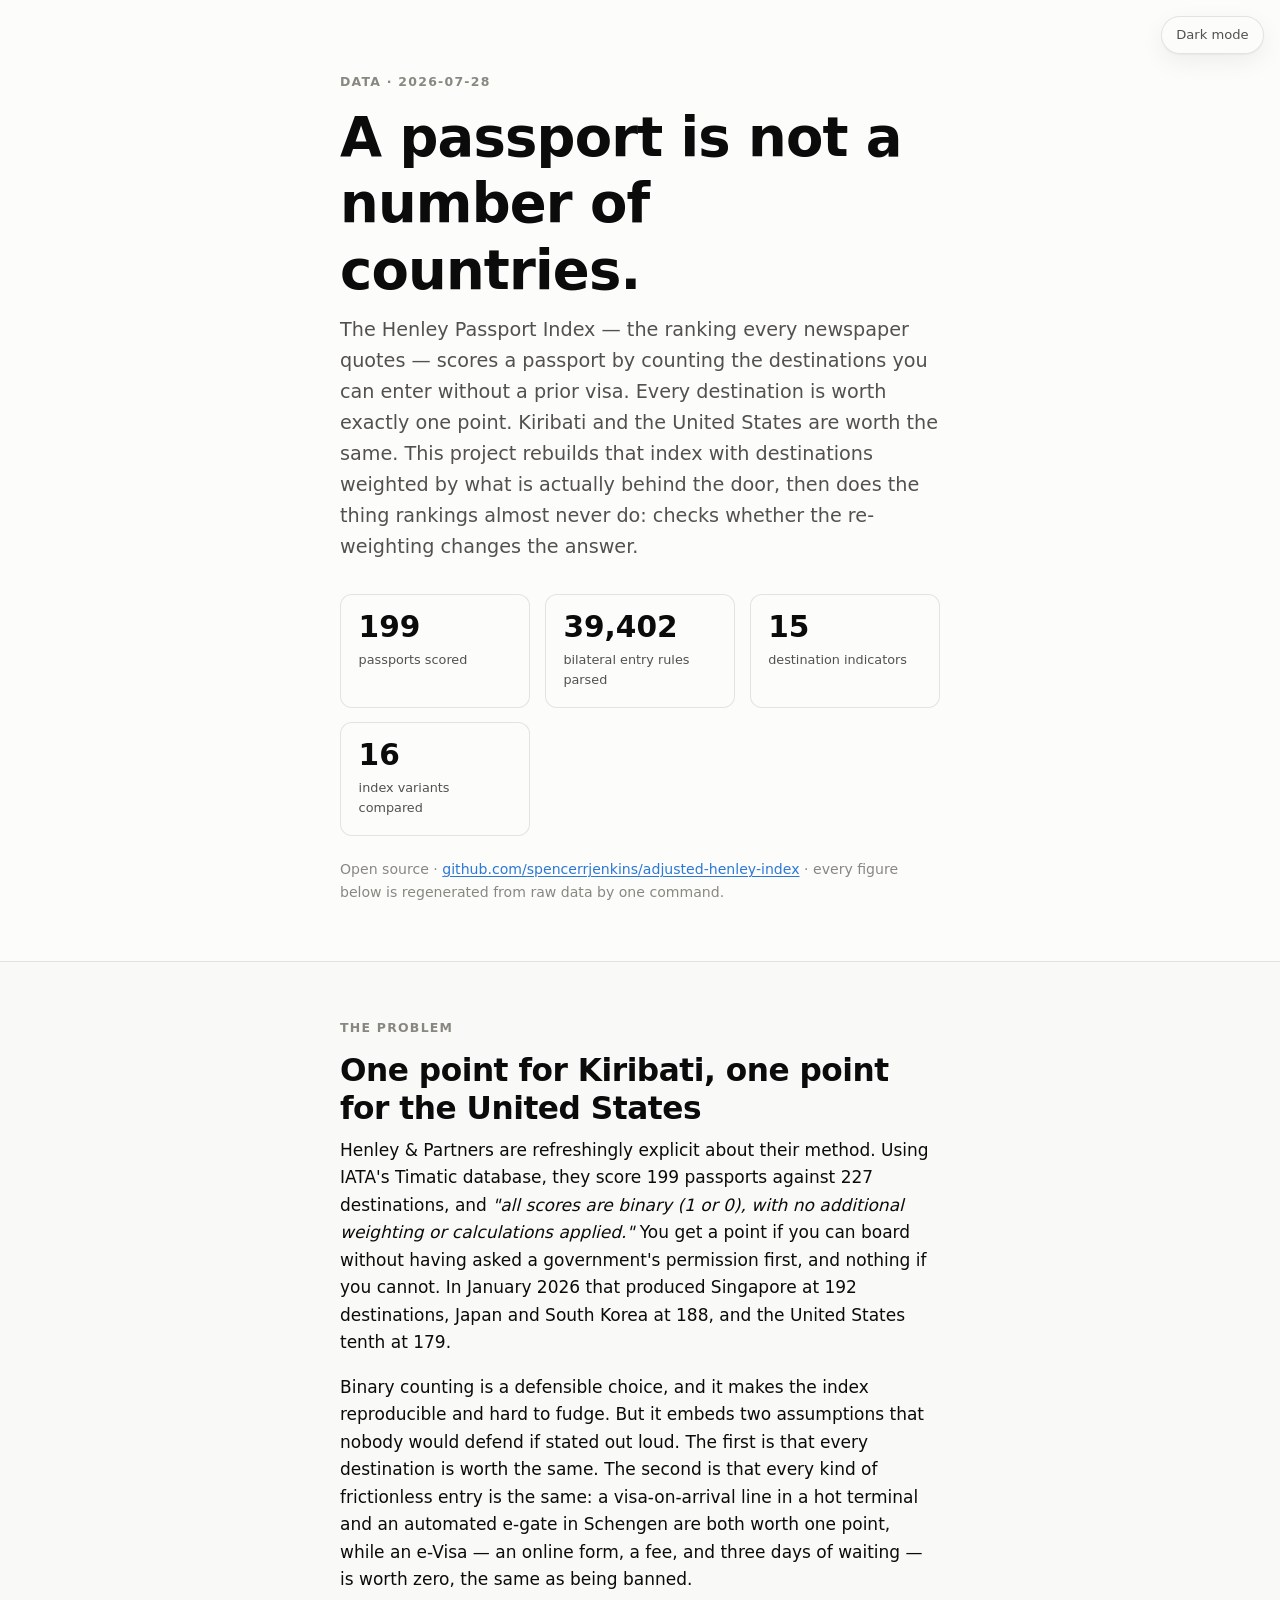
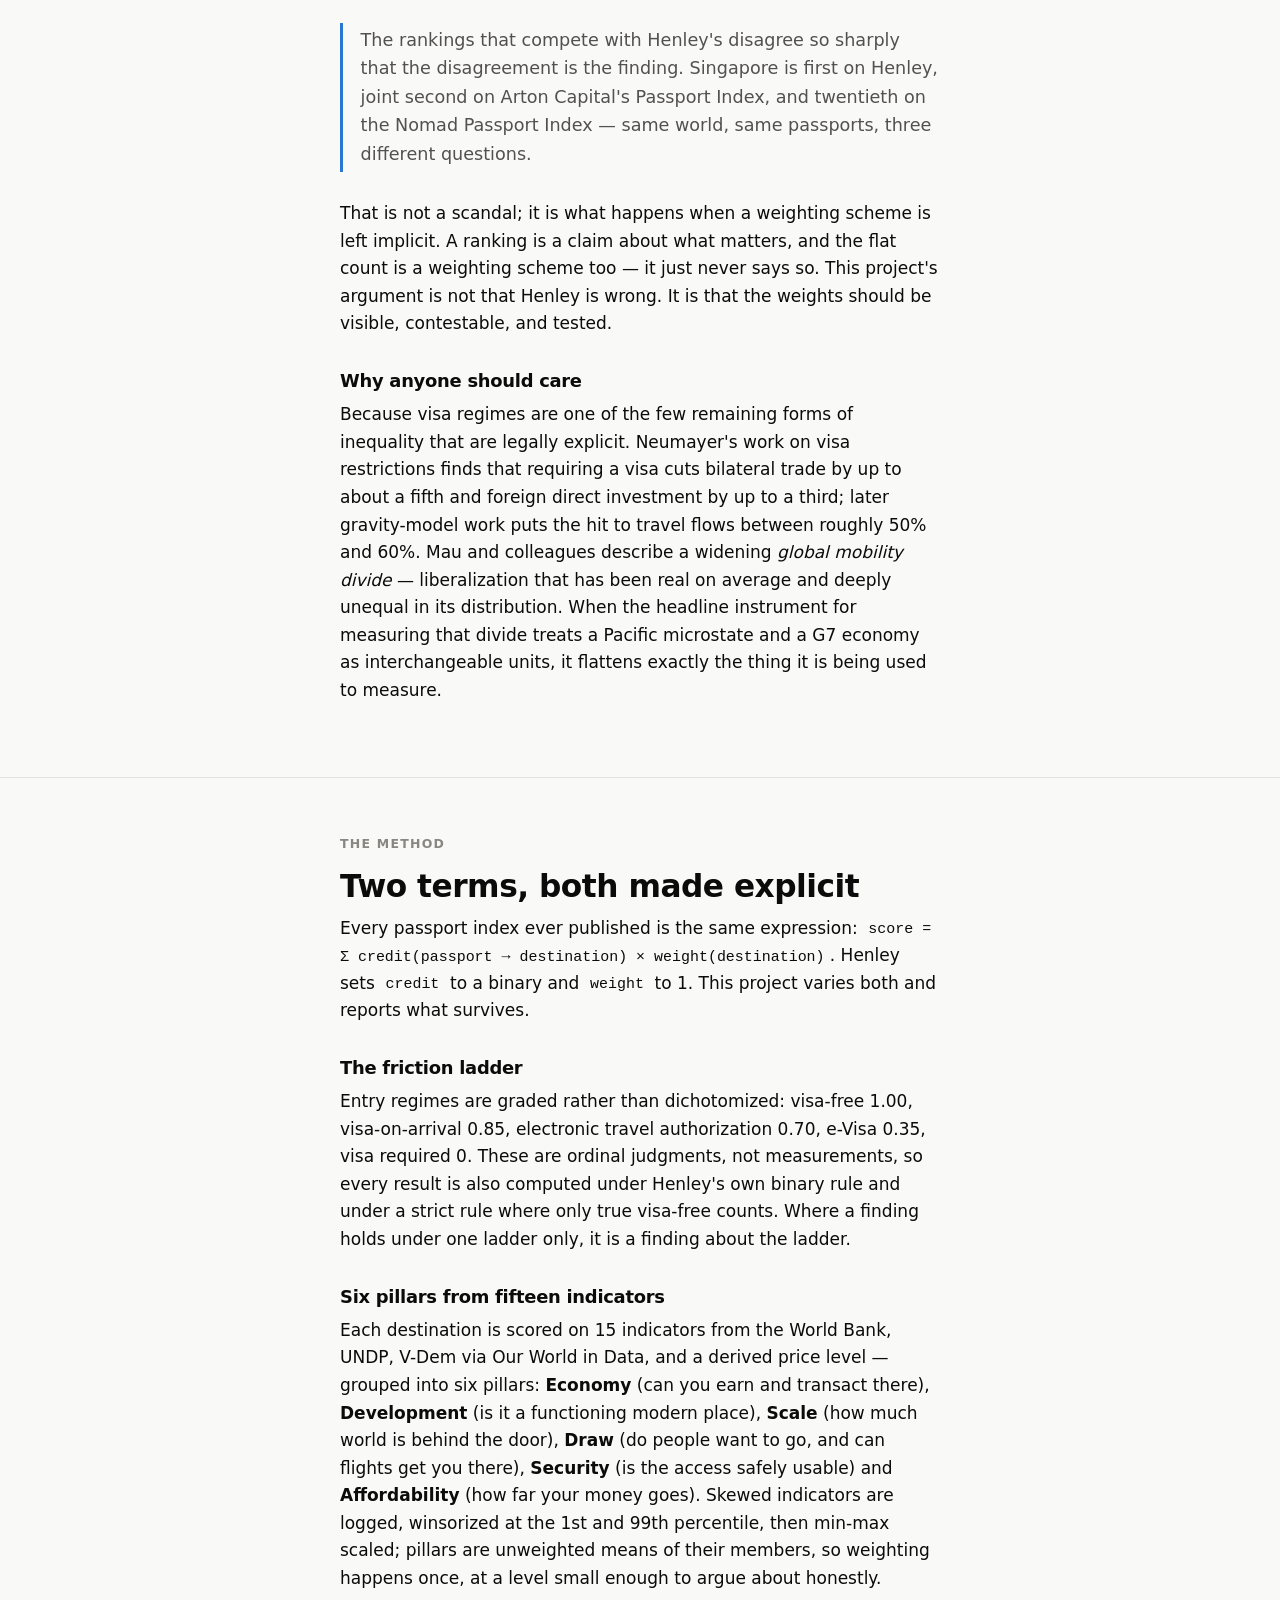
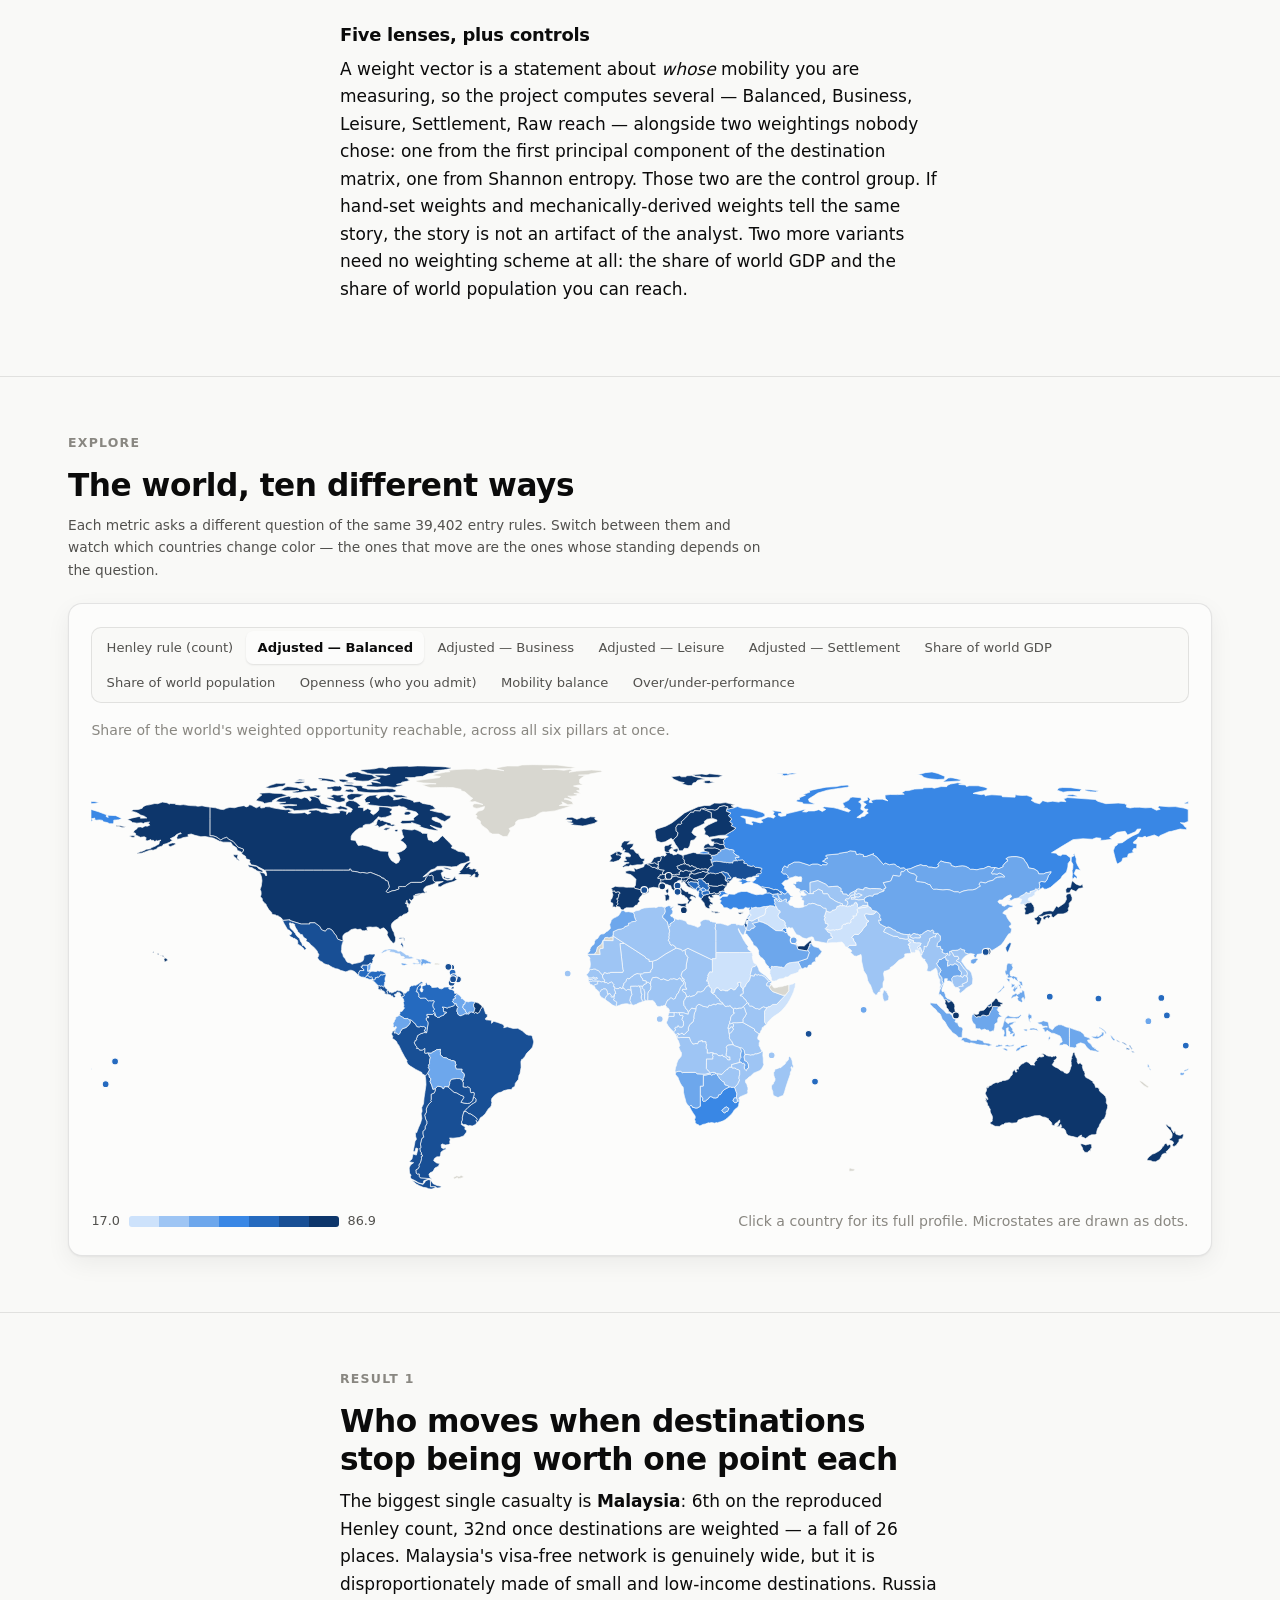
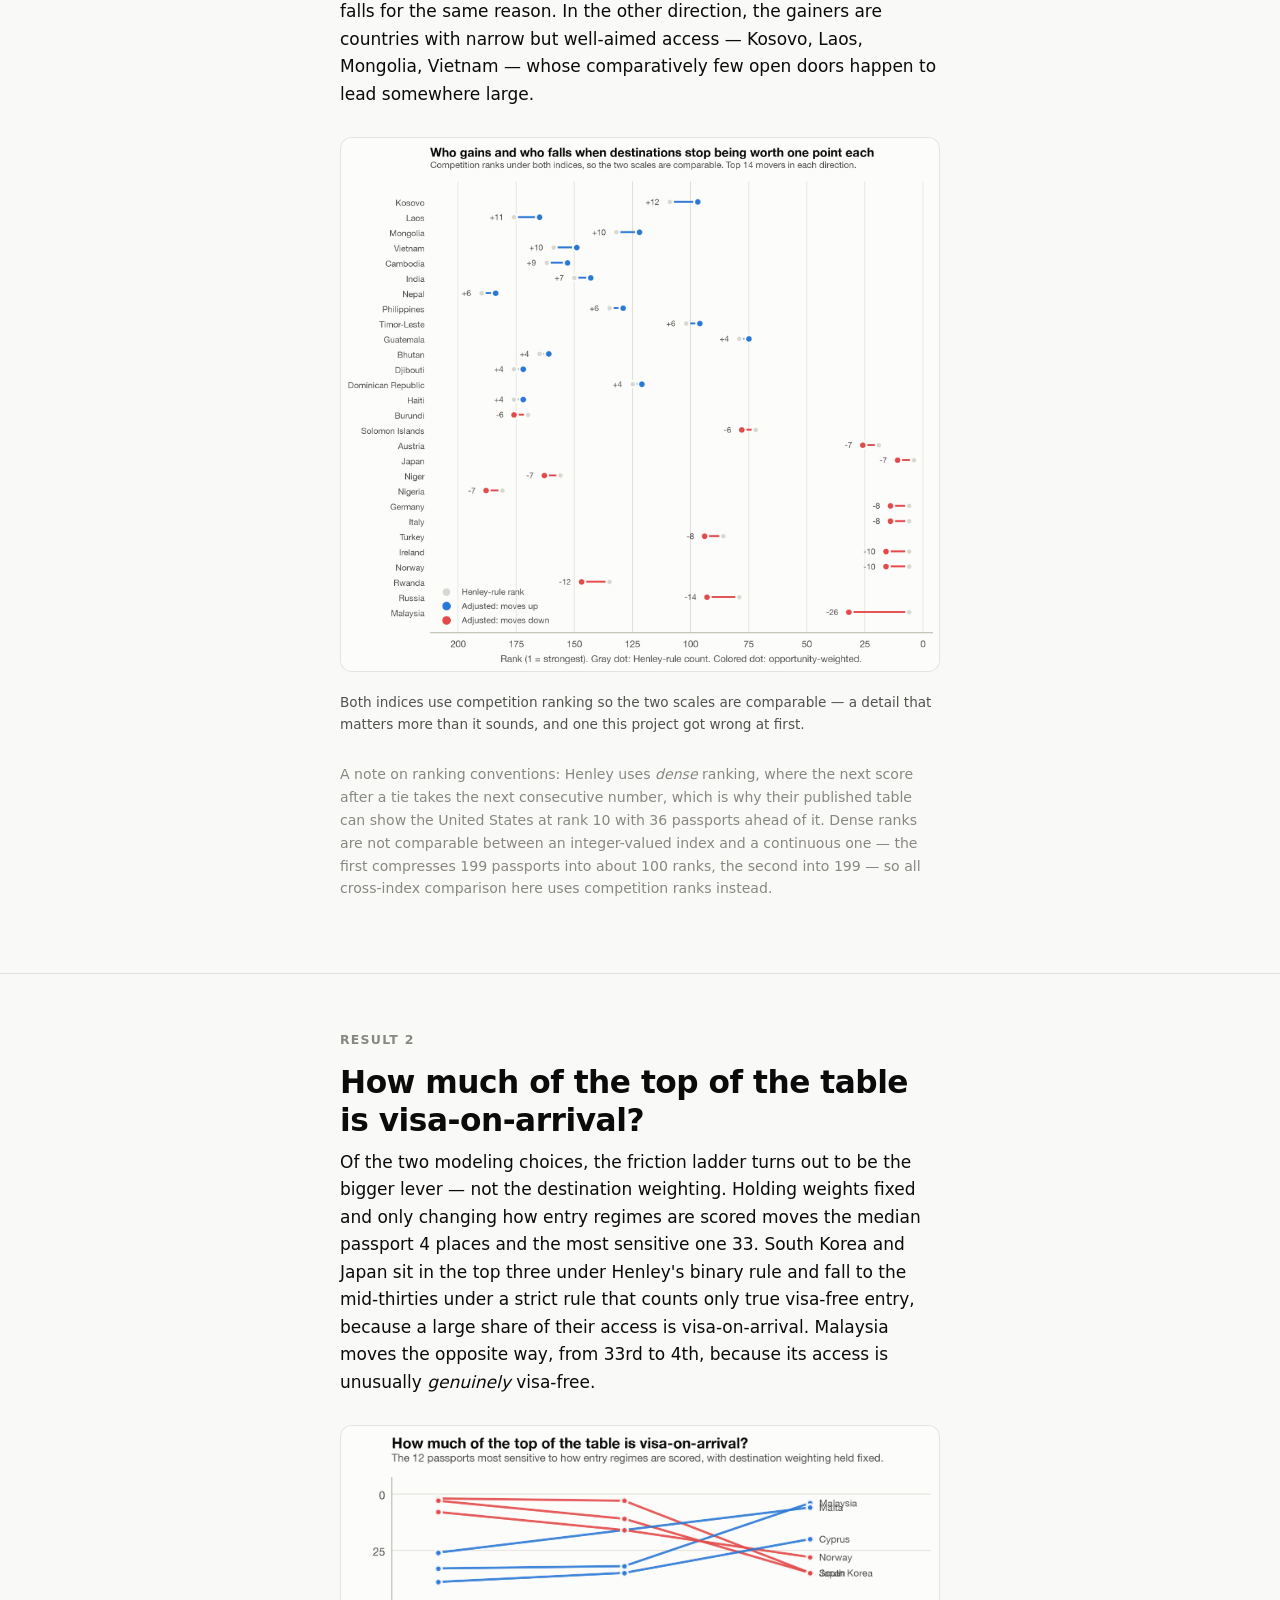
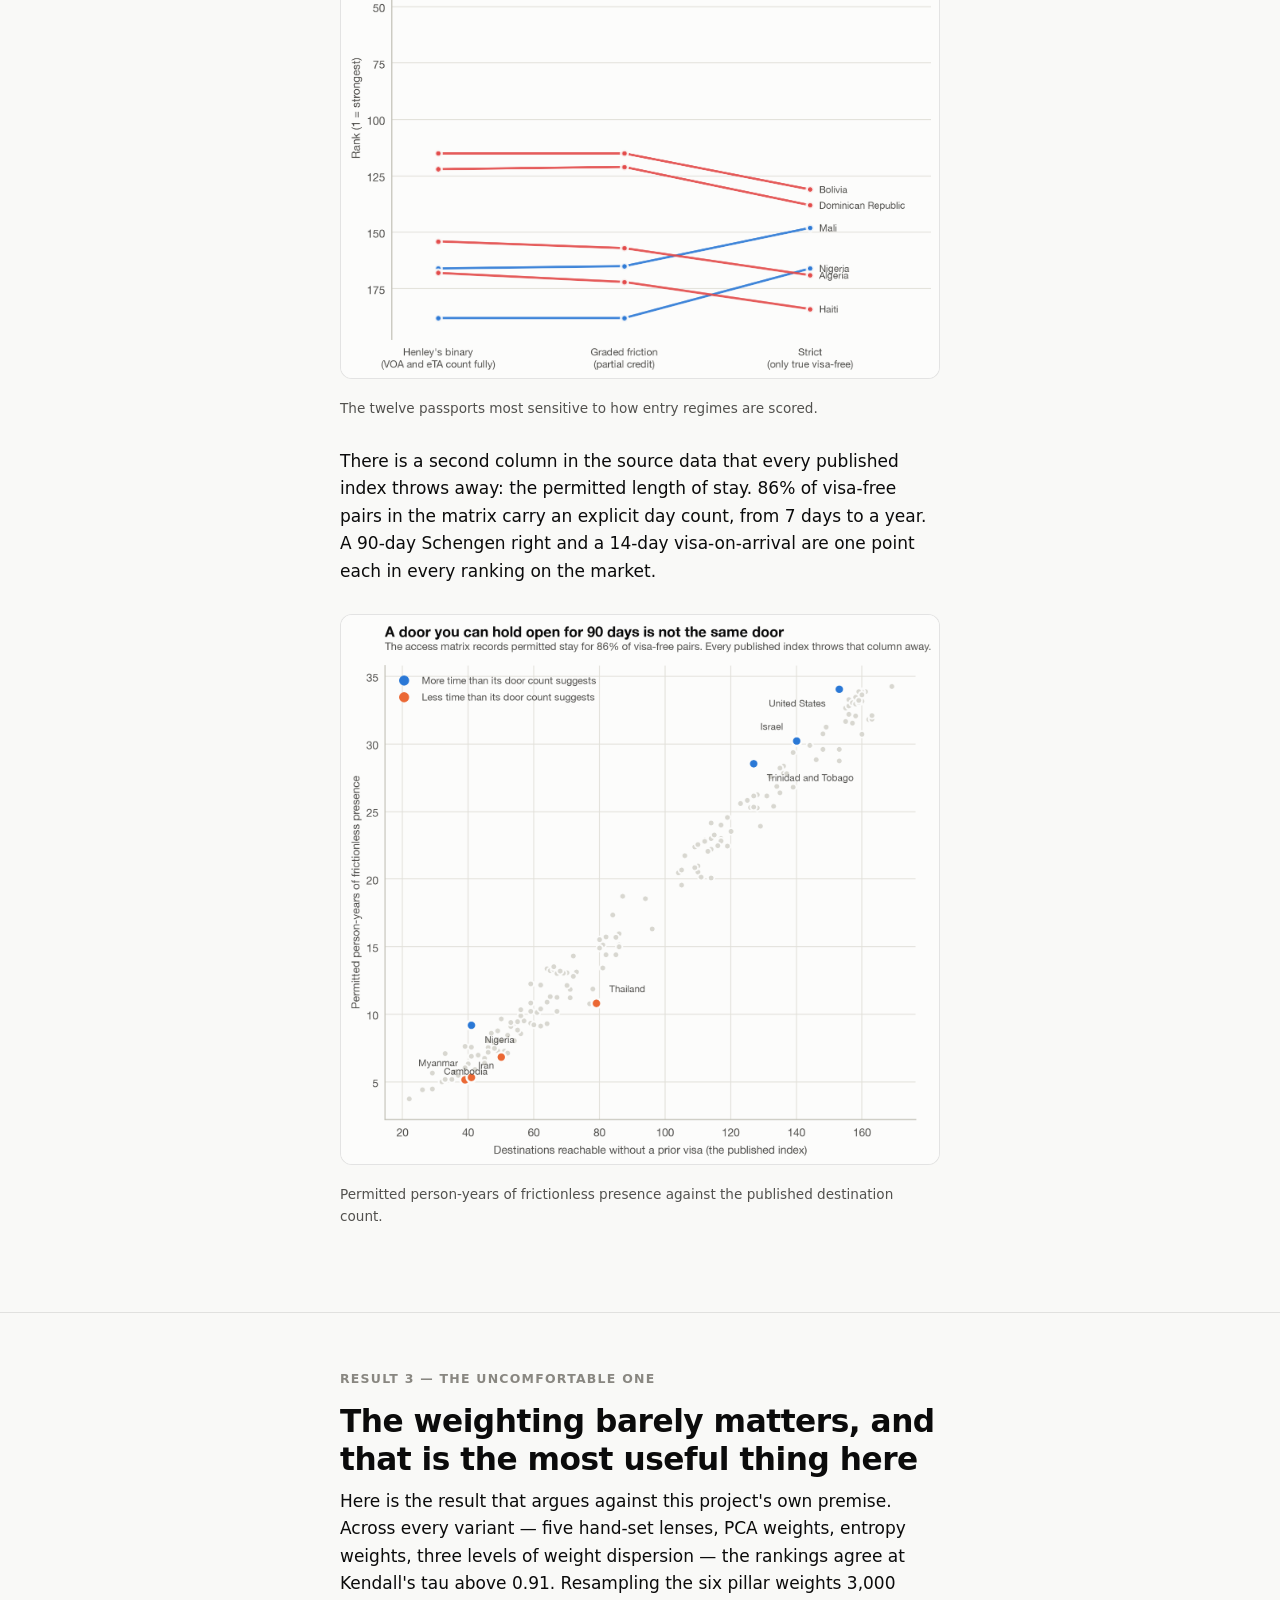
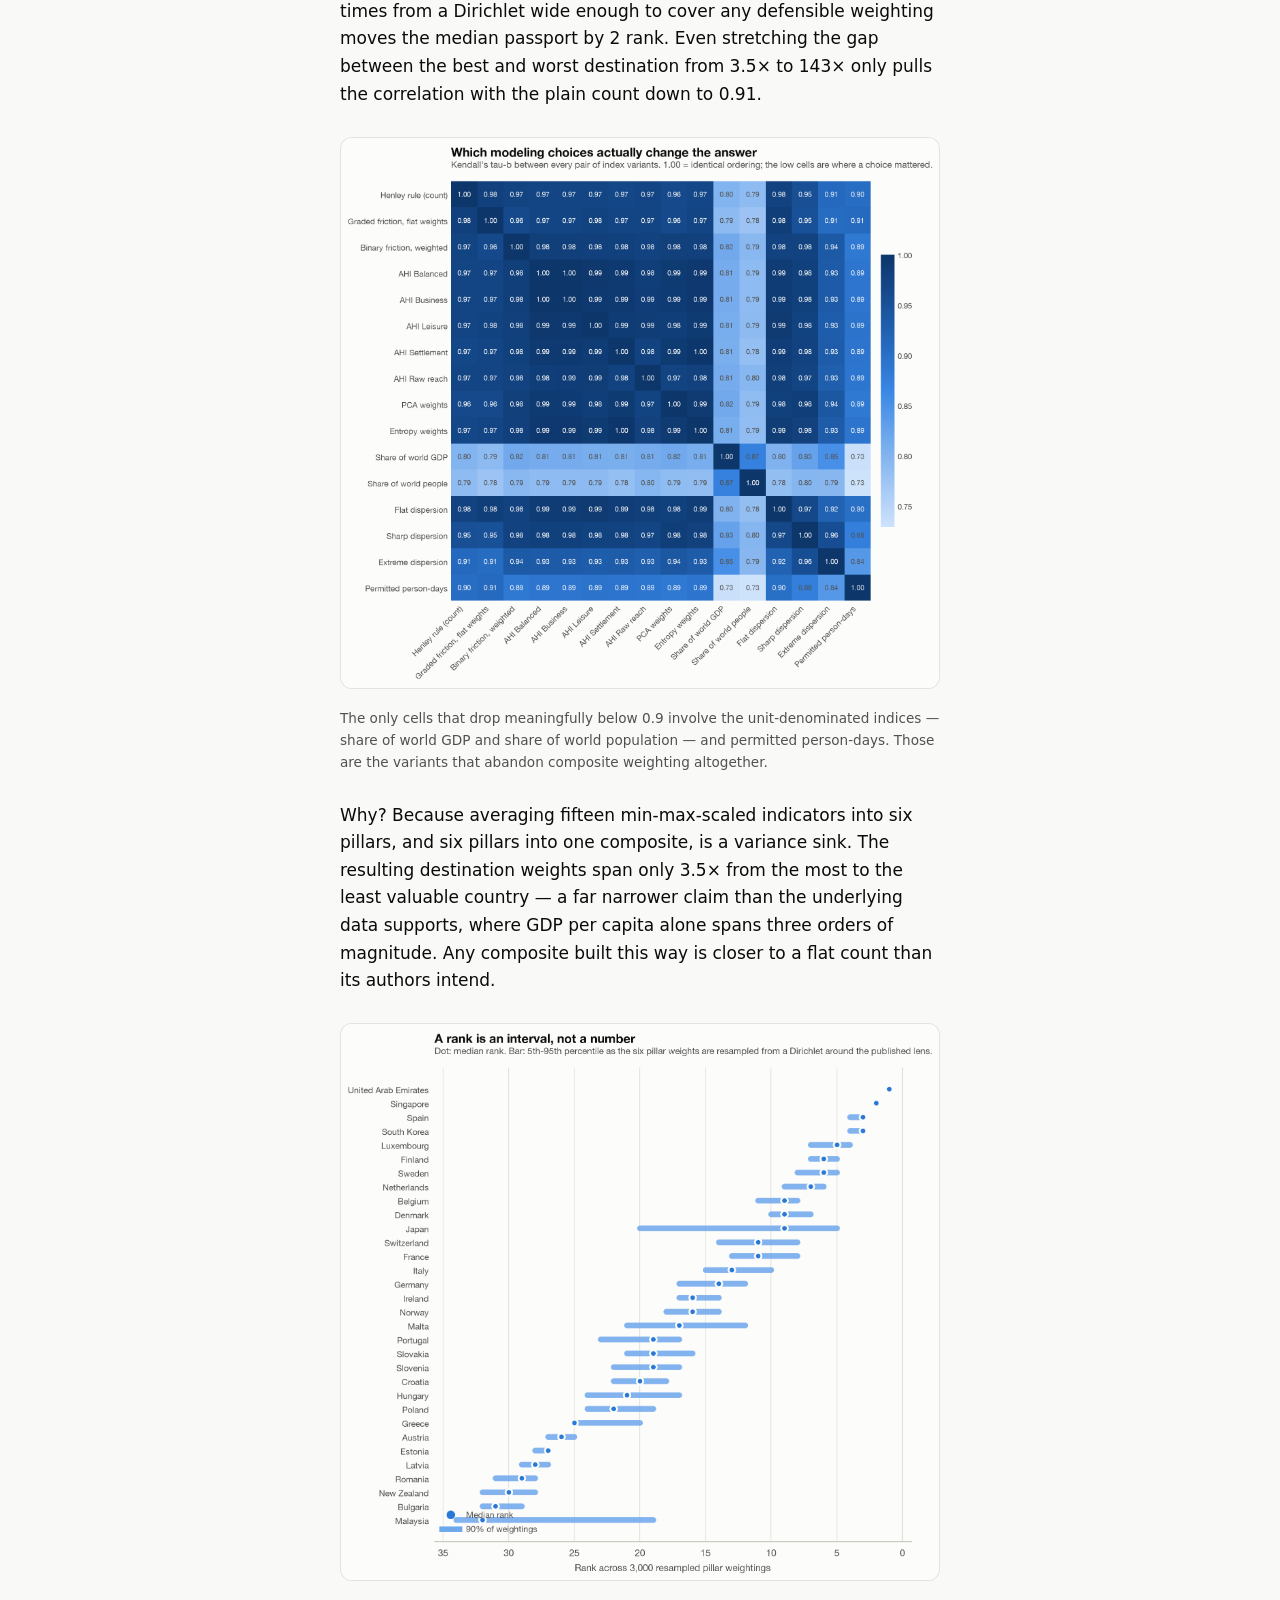
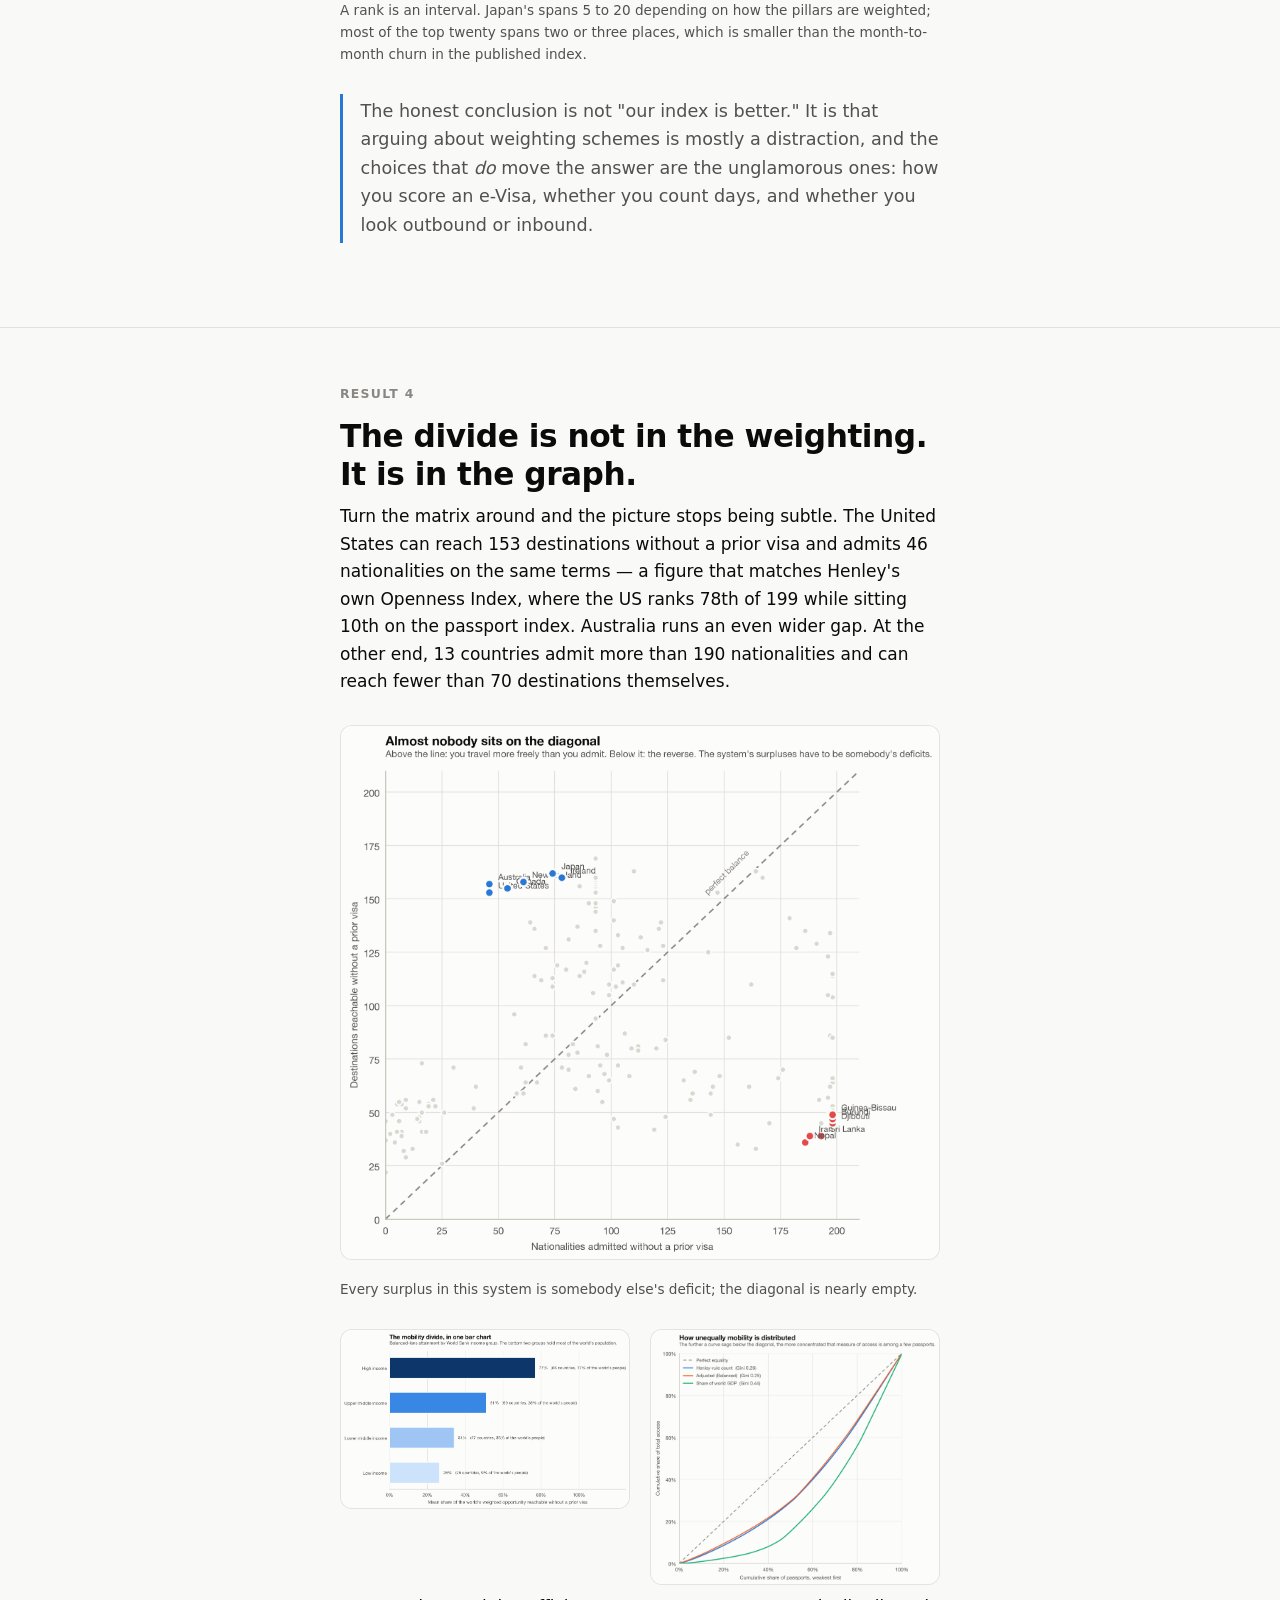
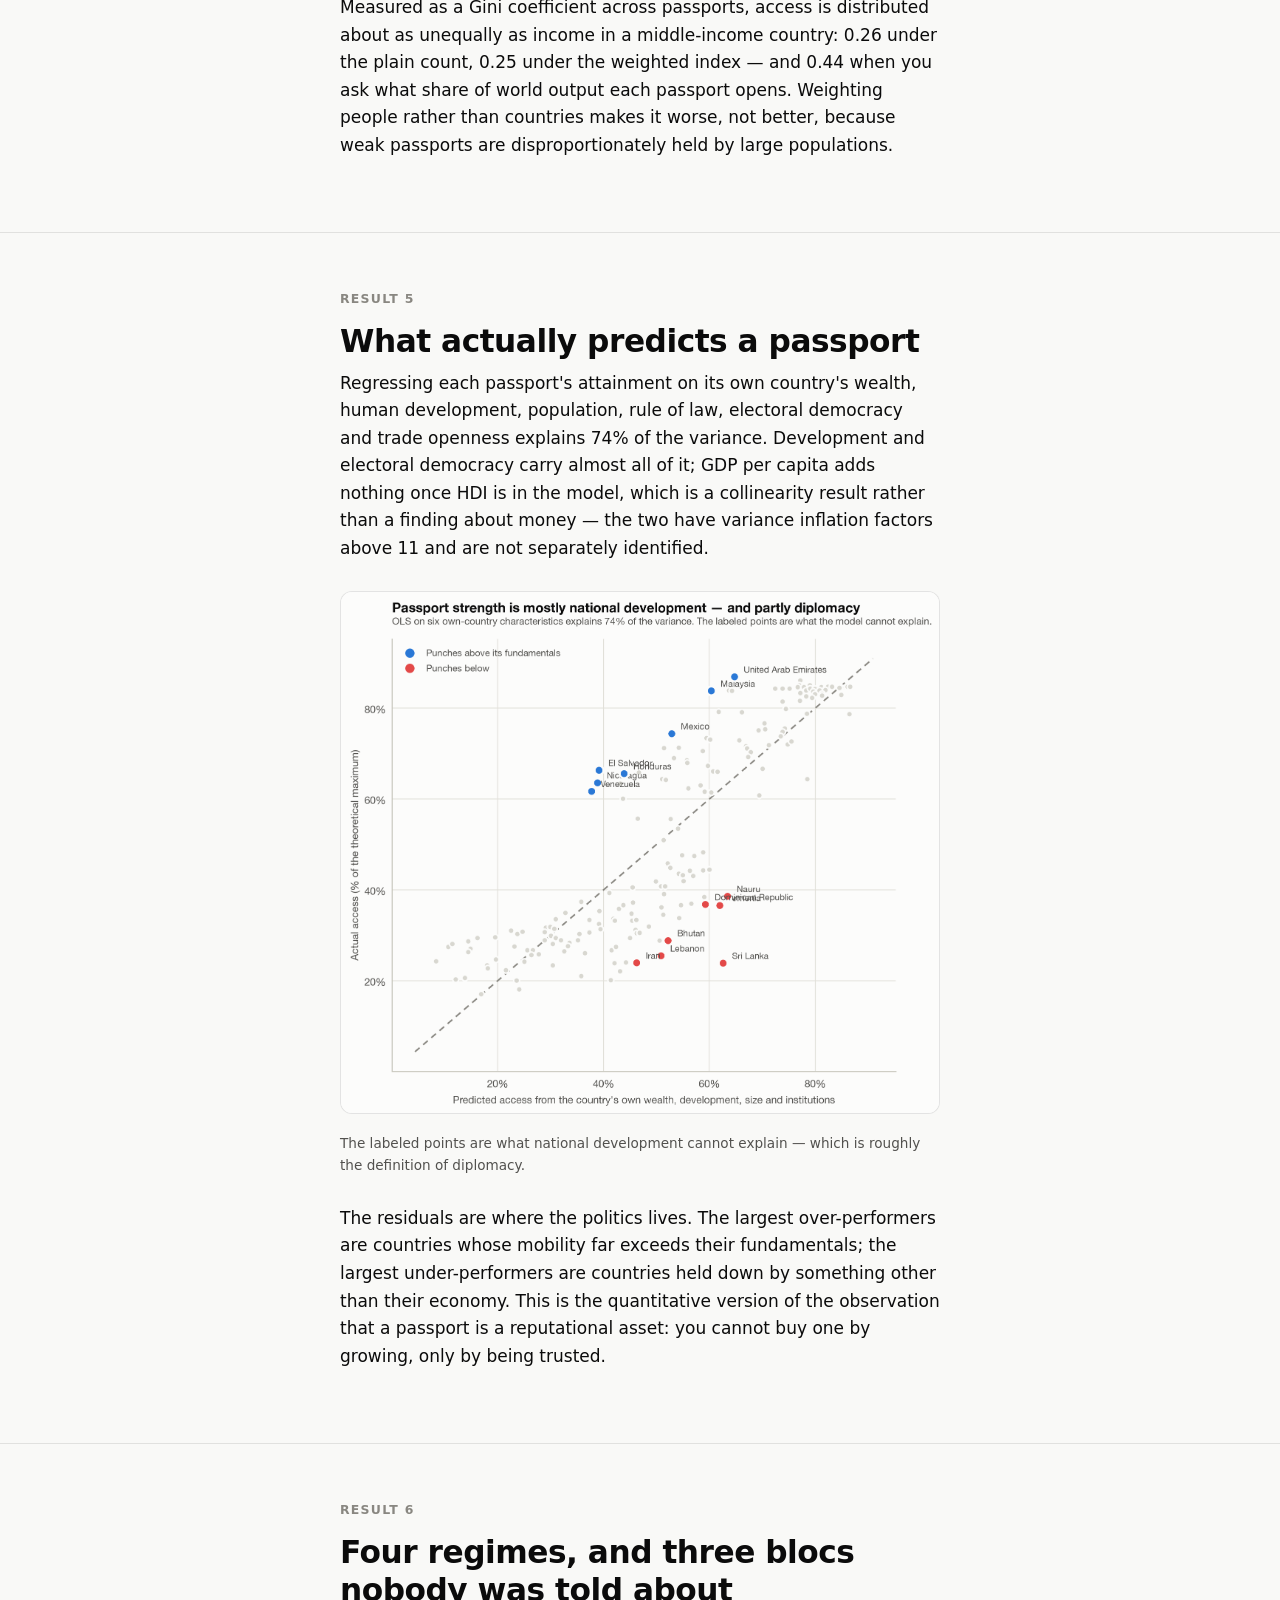
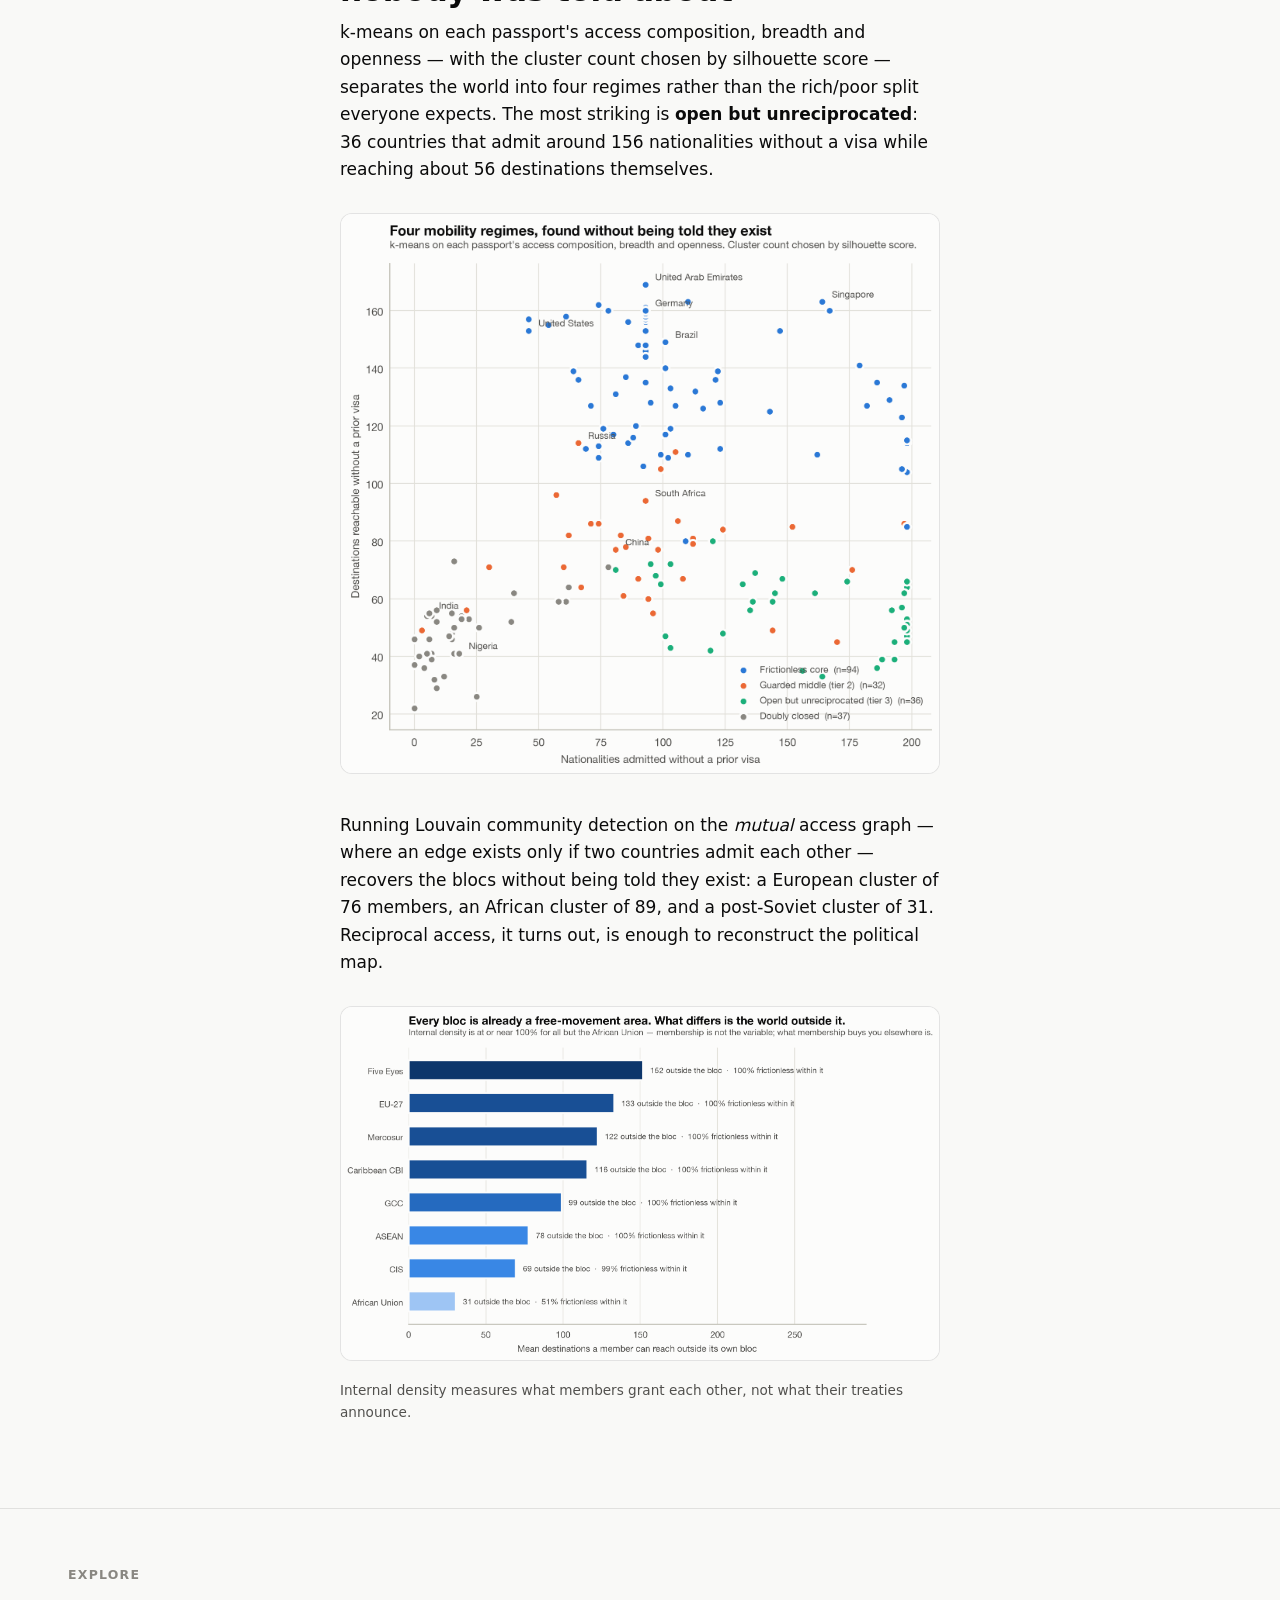
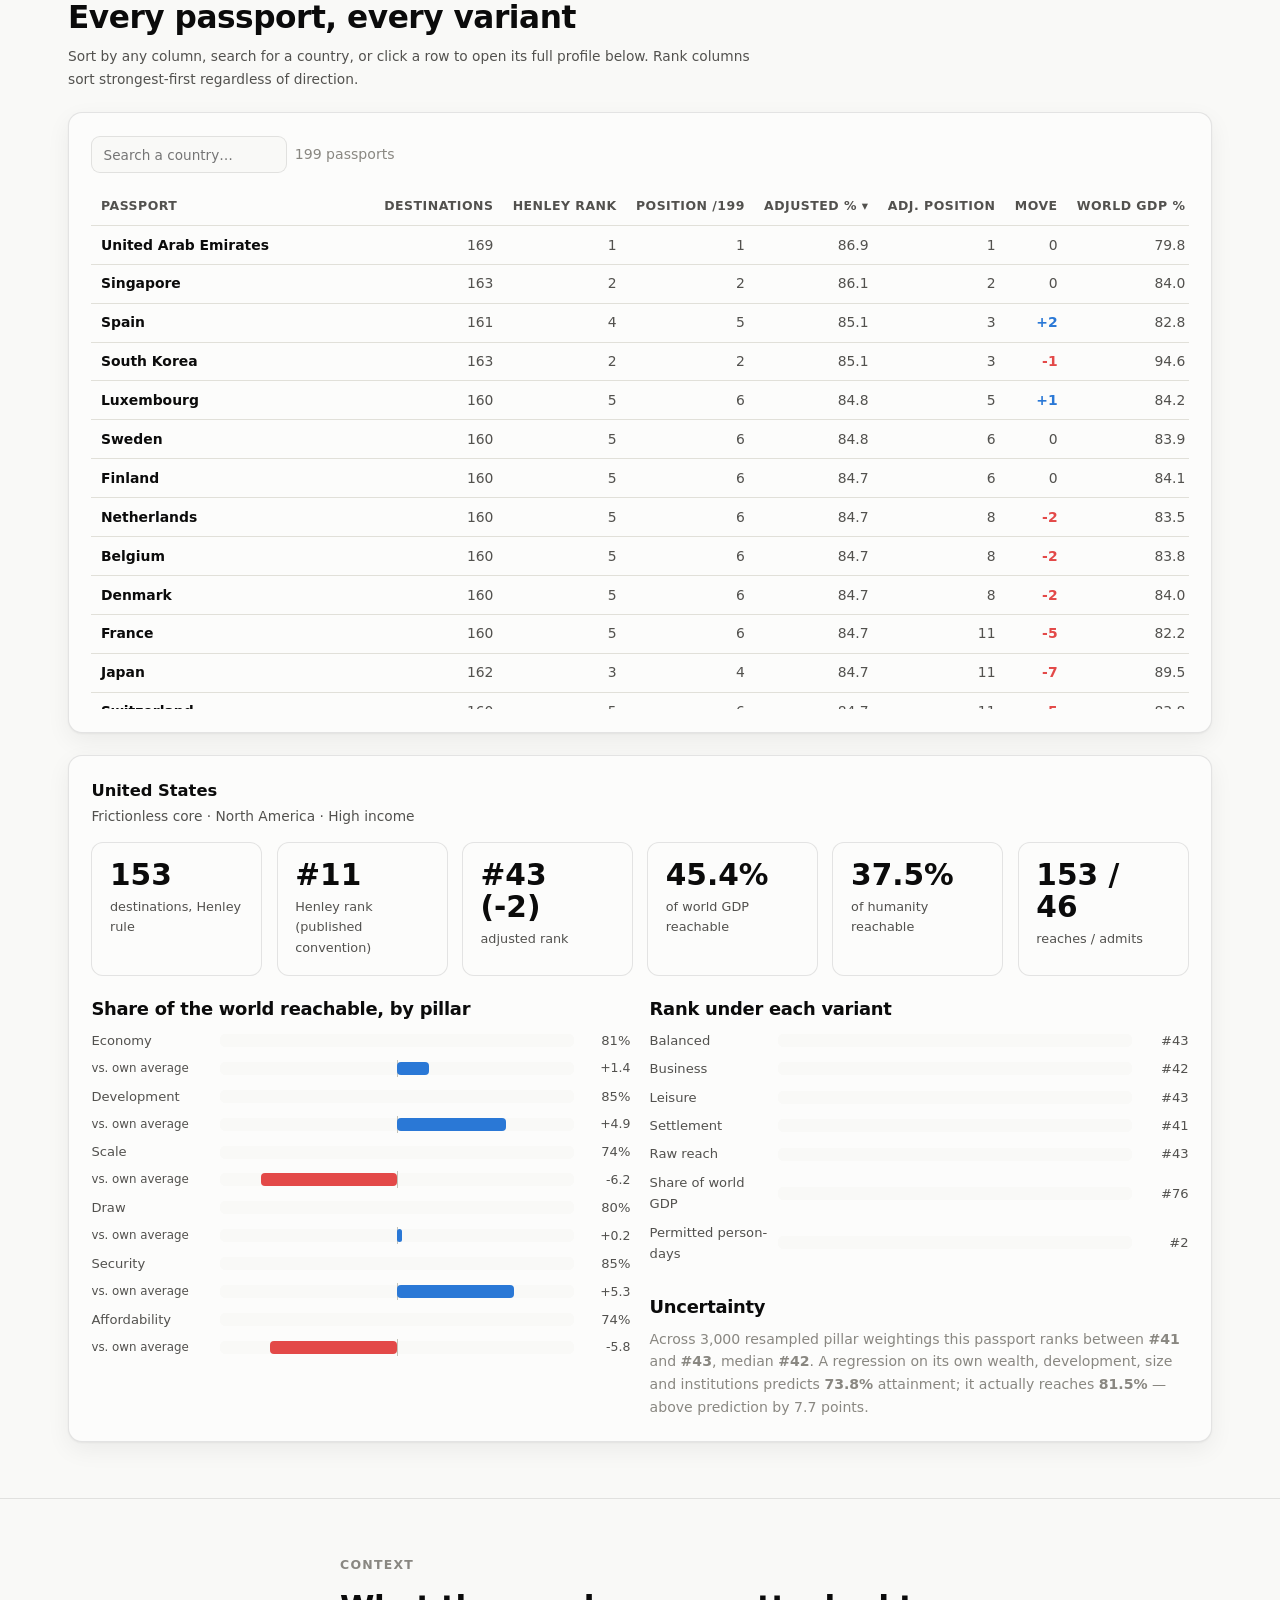
==== commit 97c756f5: "More updates" ====
--- a/docs/index.html
+++ b/docs/index.html
@@ -313,7 +313,7 @@
       Binary counting is a defensible choice, and it makes the index reproducible and
       hard to fudge. But it embeds two assumptions that nobody would defend if stated out
       loud. The first is that every destination is worth the same. The second is that
-      every kind of frictionless entry is the same: a visa-on-arrival queue in a hot
+      every kind of frictionless entry is the same: a visa-on-arrival line in a hot
       terminal and an automated e-gate in Schengen are both worth one point, while an
       e-Visa — an online form, a fee, and three days of waiting — is worth zero, the same
       as being banned.
@@ -337,7 +337,7 @@
       cuts bilateral trade by up to about a fifth and foreign direct investment by up to a
       third; later gravity-model work puts the hit to travel flows between roughly 50%
       and 60%. Mau and colleagues describe a widening <em>global mobility divide</em> —
-      liberalisation that has been real on average and deeply unequal in its distribution.
+      liberalization that has been real on average and deeply unequal in its distribution.
       When the headline instrument for measuring that divide treats a Pacific microstate
       and a G7 economy as interchangeable units, it flattens exactly the thing it is being
       used to measure.
@@ -357,9 +357,9 @@
     </p>
     <h3>The friction ladder</h3>
     <p>
-      Entry regimes are graded rather than dichotomised: visa-free 1.00, visa-on-arrival
-      0.85, electronic travel authorisation 0.70, e-Visa 0.35, visa required 0. These are
-      ordinal judgements, not measurements, so every result is also computed under
+      Entry regimes are graded rather than dichotomized: visa-free 1.00, visa-on-arrival
+      0.85, electronic travel authorization 0.70, e-Visa 0.35, visa required 0. These are
+      ordinal judgments, not measurements, so every result is also computed under
       Henley's own binary rule and under a strict rule where only true visa-free counts.
       Where a finding holds under one ladder only, it is a finding about the ladder.
     </p>
@@ -371,7 +371,7 @@
       functioning modern place), <b>Scale</b> (how much world is behind the door),
       <b>Draw</b> (do people want to go, and can flights get you there),
       <b>Security</b> (is the access safely usable) and <b>Affordability</b> (how far your
-      money goes). Skewed indicators are logged, winsorised at the 1st and 99th percentile,
+      money goes). Skewed indicators are logged, winsorized at the 1st and 99th percentile,
       then min-max scaled; pillars are unweighted means of their members, so weighting
       happens once, at a level small enough to argue about honestly.
     </p>
@@ -382,7 +382,7 @@
       alongside two weightings nobody chose: one from the first principal component of the
       destination matrix, one from Shannon entropy. Those two are the control group. If
       hand-set weights and mechanically-derived weights tell the same story, the story is
-      not an artefact of the analyst. Two more variants need no weighting scheme at all:
+      not an artifact of the analyst. Two more variants need no weighting scheme at all:
       the share of world GDP and the share of world population you can reach.
     </p>
   </div>
@@ -394,7 +394,7 @@
     <h2>The world, ten different ways</h2>
     <p class="panel-sub" style="max-width:44rem;margin-bottom:1.4rem">
       Each metric asks a different question of the same 39,402 entry rules. Switch between
-      them and watch which countries change colour — the ones that move are the ones whose
+      them and watch which countries change color — the ones that move are the ones whose
       standing depends on the question.
     </p>
     <div class="panel">
@@ -454,7 +454,7 @@
     <p class="eyebrow">Result 2</p>
     <h2>How much of the top of the table is visa-on-arrival?</h2>
     <p>
-      Of the two modelling choices, the friction ladder turns out to be the bigger lever —
+      Of the two modeling choices, the friction ladder turns out to be the bigger lever —
       not the destination weighting. Holding weights fixed and only changing how entry
       regimes are scored moves the median passport 4 places and the most
       sensitive one 33. South Korea and Japan sit in the top three under
@@ -531,7 +531,7 @@
       </figcaption>
     </figure>
     <p class="pullquote">
-      The honest conclusion is not "our index is better". It is that arguing about
+      The honest conclusion is not "our index is better." It is that arguing about
       weighting schemes is mostly a distraction, and the choices that <em>do</em> move
       the answer are the unglamorous ones: how you score an e-Visa, whether you count
       days, and whether you look outbound or inbound.
@@ -598,10 +598,10 @@
     <figure>
       <picture>
         <source data-light="figures/09_residuals.light.png" data-dark="figures/09_residuals.dark.png" srcset="figures/09_residuals.light.png">
-        <img data-light="figures/09_residuals.light.png" data-dark="figures/09_residuals.dark.png" src="figures/09_residuals.light.png" alt="Actual versus predicted passport access with the largest residuals labelled.">
+        <img data-light="figures/09_residuals.light.png" data-dark="figures/09_residuals.dark.png" src="figures/09_residuals.light.png" alt="Actual versus predicted passport access with the largest residuals labeled.">
       </picture>
       <figcaption>
-        The labelled points are what national development cannot explain — which is
+        The labeled points are what national development cannot explain — which is
         roughly the definition of diplomacy.
       </figcaption>
     </figure>
@@ -630,7 +630,7 @@
     <figure>
       <picture>
         <source data-light="figures/12_clusters.light.png" data-dark="figures/12_clusters.dark.png" srcset="figures/12_clusters.light.png">
-        <img data-light="figures/12_clusters.light.png" data-dark="figures/12_clusters.dark.png" src="figures/12_clusters.light.png" alt="Scatter of destinations reachable against nationalities admitted, coloured by cluster.">
+        <img data-light="figures/12_clusters.light.png" data-dark="figures/12_clusters.dark.png" src="figures/12_clusters.light.png" alt="Scatter of destinations reachable against nationalities admitted, colored by cluster.">
       </picture>
     </figure>
     <p>
@@ -704,7 +704,7 @@
     <p>
       The UAE is the strongest performer of the index's twenty-year history, adding 149
       visa-free destinations since 2006 and climbing 57 places — the product of a
-      deliberate, sustained programme of bilateral waiver negotiation. It tops this
+      deliberate, sustained program of bilateral waiver negotiation. It tops this
       project's reproduction too, and unlike most high scorers it holds position across
       every lens, because its access is broad rather than regionally concentrated.
     </p>
@@ -727,19 +727,19 @@
     </p>
     <h3>Passports for sale, and the ceiling on them</h3>
     <p>
-      Citizenship-by-investment programmes sell exactly the thing this index measures. In
+      Citizenship-by-investment programs sell exactly the thing this index measures. In
       April 2025 the European Court of Justice ruled Malta's scheme unlawful, holding that
       a member state cannot make nationality — and with it EU citizenship — "a mere
-      commercial transaction". The Caribbean programmes that remain sell access to a
+      commercial transaction." The Caribbean programs that remain sell access to a
       narrower world, and the weighted index is the natural way to see how much narrower.
     </p>
     <h3>The binary is about to get blurrier</h3>
     <p>
-      The EU's ETIAS authorisation, repeatedly delayed and now expected no earlier than
+      The EU's ETIAS authorization, repeatedly delayed and now expected no earlier than
       2027, will convert visa-free entry to Europe into an electronic travel
-      authorisation for 60-plus nationalities. Under Henley's rule that changes nothing —
+      authorization for 60-plus nationalities. Under Henley's rule that changes nothing —
       an ETA still scores 1. Under any graded reading it is a real increase in friction
-      for a very large number of travellers, and it will not show up in the headline
+      for a very large number of travelers, and it will not show up in the headline
       number at all.
     </p>
   </div>
@@ -758,7 +758,7 @@
         0.79, with 12 of 15 landing within two
         places of the published rank. That is a check on the rule, not a claim to be
         the same index.</li>
-      <li><b>The friction ladder is a judgement.</b> 0.85 for visa-on-arrival is a
+      <li><b>The friction ladder is a judgment.</b> 0.85 for visa-on-arrival is a
         defensible number, not a measured one. Everything is therefore reported under all
         three ladders.</li>
       <li><b>Some data is stale by construction.</b> Tourist arrivals and receipts have a
@@ -816,7 +816,7 @@
       Court of Justice of the EU, Commission v. Malta (April 2025).
     </p>
     <p>
-      Generated 2026-07-28 20:32:10 UTC · pipeline runtime 2.3s ·
+      Generated 2026-07-28 20:43:16 UTC · pipeline runtime 2.3s ·
       <a href="https://github.com/spencerrjenkins/adjusted-henley-index">source and full methodology</a>
     </p>
   </div>
@@ -1012,7 +1012,7 @@
 window.WORLD_VIEWBOX = WORLD_VIEWBOX;
 </script>
 <script>window.AHI_MARKERS = {"AND": [504.22, 131.92], "ATG": [328.33, 202.61], "BHR": [640.42, 177.69], "BRB": [334.44, 213.36], "COM": [620.36, 282.5], "CPV": [434.44, 208.0], "DMA": [329.53, 207.19], "FSM": [918.19, 230.78], "GRD": [328.67, 216.36], "HKG": [817.14, 188.11], "KIR": [980.56, 246.25], "KNA": [325.69, 201.94], "LCA": [330.61, 211.36], "LIE": [526.47, 119.06], "MAC": [815.42, 188.33], "MCO": [520.61, 128.53], "MDV": [704.17, 241.11], "MHL": [975.5, 230.28], "MLT": [540.31, 150.28], "MUS": [659.86, 306.53], "NRU": [963.69, 251.44], "PLW": [873.83, 229.17], "SGP": [788.33, 246.25], "SMR": [534.61, 127.94], "STP": [518.33, 249.47], "SYC": [654.03, 263.0], "TON": [13.33, 308.89], "TUV": [997.78, 273.67], "VAT": [534.58, 133.61], "VCT": [330.0, 213.19], "WSM": [21.94, 288.19]};</script>
-<script>window.AHI_DATA = {"meta":{"generated_at":"2026-07-28 20:32:10 UTC","n_passports":199,"n_destinations":199,"n_edges":39402,"n_indicators":15,"n_pillars":6,"n_lenses":5,"headline_lens":"balanced","default_ladder":"graded","runtime_seconds":2.3},"countries":{"AFG":{"iso":"AFG","name":"Afghanistan","region":"Middle East, North Africa, Afghanistan & Pakistan","incomeGroup":"Low income","henleyScore":22,"henleyRank":97,"henleyPos":199,"lenses":{"balanced":17.04,"business":16.89,"leisure":17.76,"settlement":16.52,"reach":17.63},"pos":{"balanced":199,"business":199,"leisure":199,"settlement":199,"reach":199,"gdpShare":199,"popShare":199,"stayDays":199},"gdpShare":0.76,"popShare":3.01,"stayDays":1374,"reaches":22,"admits":0,"balance":22,"reciprocated":0.0,"mcMedian":199,"mcLow":199,"mcHigh":199,"clusterLabel":"Doubly closed","predicted":16.82,"residual":0.22,"pillars":{"economy":{"att":16.71,"tilt":-0.75},"development":{"att":14.79,"tilt":-2.67},"scale":{"att":18.12,"tilt":0.66},"draw":{"att":17.22,"tilt":-0.24},"security":{"att":17.1,"tilt":-0.36},"cost":{"att":20.82,"tilt":3.36}}},"AGO":{"iso":"AGO","name":"Angola","region":"Sub-Saharan Africa ","incomeGroup":"Lower middle income","henleyScore":47,"henleyRank":82,"henleyPos":170,"lenses":{"balanced":27.65,"business":27.41,"leisure":28.92,"settlement":26.68,"reach":28.86},"pos":{"balanced":167,"business":167,"leisure":167,"settlement":168,"reach":169,"gdpShare":177,"popShare":170,"stayDays":168},"gdpShare":5.26,"popShare":13.93,"stayDays":2877,"reaches":47,"admits":101,"balance":-54,"reciprocated":44.7,"mcMedian":167,"mcLow":167,"mcHigh":169,"clusterLabel":"Open but unreciprocated (tier 3)","predicted":33.23,"residual":-5.58,"pillars":{"economy":{"att":26.86,"tilt":-1.54},"development":{"att":23.65,"tilt":-4.75},"scale":{"att":29.99,"tilt":1.59},"draw":{"att":28.07,"tilt":-0.33},"security":{"att":27.56,"tilt":-0.84},"cost":{"att":34.29,"tilt":5.89}}},"ALB":{"iso":"ALB","name":"Albania","region":"Europe & Central Asia","incomeGroup":"Upper middle income","henleyScore":106,"henleyRank":43,"henleyPos":92,"lenses":{"balanced":61.64,"business":61.68,"leisure":60.67,"settlement":63.28,"reach":58.67},"pos":{"balanced":89,"business":88,"leisure":89,"settlement":89,"reach":88,"gdpShare":65,"popShare":70,"stayDays":87},"gdpShare":54.25,"popShare":45.52,"stayDays":7938,"reaches":106,"admits":92,"balance":14,"reciprocated":64.2,"mcMedian":89,"mcLow":88,"mcHigh":90,"clusterLabel":"Frictionless core","predicted":59.04,"residual":2.6,"pillars":{"economy":{"att":62.47,"tilt":1.98},"development":{"att":64.64,"tilt":4.15},"scale":{"att":55.46,"tilt":-5.03},"draw":{"att":60.88,"tilt":0.39},"security":{"att":63.88,"tilt":3.39},"cost":{"att":55.59,"tilt":-4.9}}},"AND":{"iso":"AND","name":"Andorra","region":"Europe & Central Asia","incomeGroup":"High income","henleyScore":146,"henleyRank":14,"henleyPos":47,"lenses":{"balanced":78.78,"business":78.8,"leisure":77.84,"settlement":80.27,"reach":75.91},"pos":{"balanced":47,"business":47,"leisure":48,"settlement":47,"reach":46,"gdpShare":3,"popShare":34,"stayDays":50},"gdpShare":86.22,"popShare":62.74,"stayDays":10528,"reaches":146,"admits":93,"balance":53,"reciprocated":59.6,"mcMedian":47,"mcLow":46,"mcHigh":47,"clusterLabel":"Frictionless core","predicted":78.4,"residual":0.38,"pillars":{"economy":{"att":79.02,"tilt":1.63},"development":{"att":82.38,"tilt":4.99},"scale":{"att":73.28,"tilt":-4.11},"draw":{"att":78.73,"tilt":1.34},"security":{"att":80.04,"tilt":2.65},"cost":{"att":70.9,"tilt":-6.49}}},"ARE":{"iso":"ARE","name":"United Arab Emirates","region":"Middle East, North Africa, Afghanistan & Pakistan","incomeGroup":"High income","henleyScore":169,"henleyRank":1,"henleyPos":1,"lenses":{"balanced":86.9,"business":86.86,"leisure":86.21,"settlement":88.14,"reach":84.62},"pos":{"balanced":1,"business":1,"leisure":1,"settlement":1,"reach":1,"gdpShare":36,"popShare":2,"stayDays":1},"gdpShare":79.8,"popShare":84.28,"stayDays":12510,"reaches":169,"admits":93,"balance":76,"reciprocated":53.8,"mcMedian":1,"mcLow":1,"mcHigh":1,"clusterLabel":"Frictionless core","predicted":64.72,"residual":22.18,"pillars":{"economy":{"att":86.73,"tilt":0.93},"development":{"att":89.38,"tilt":3.58},"scale":{"att":82.15,"tilt":-3.65},"draw":{"att":86.04,"tilt":0.24},"security":{"att":88.01,"tilt":2.21},"cost":{"att":82.49,"tilt":-3.31}}},"ARG":{"iso":"ARG","name":"Argentina","region":"Latin America & Caribbean ","incomeGroup":"Upper middle income","henleyScore":148,"henleyRank":13,"henleyPos":45,"lenses":{"balanced":79.16,"business":79.1,"leisure":78.28,"settlement":80.68,"reach":76.32},"pos":{"balanced":46,"business":45,"leisure":45,"settlement":46,"reach":45,"gdpShare":45,"popShare":44,"stayDays":42},"gdpShare":66.81,"popShare":58.59,"stayDays":11228,"reaches":148,"admits":90,"balance":58,"reciprocated":58.8,"mcMedian":46,"mcLow":45,"mcHigh":46,"clusterLabel":"Frictionless core","predicted":66.14,"residual":13.02,"pillars":{"economy":{"att":79.49,"tilt":1.62},"development":{"att":82.73,"tilt":4.86},"scale":{"att":73.14,"tilt":-4.73},"draw":{"att":78.6,"tilt":0.73},"security":{"att":80.31,"tilt":2.44},"cost":{"att":72.94,"tilt":-4.93}}},"ARM":{"iso":"ARM","name":"Armenia","region":"Europe & Central Asia","incomeGroup":"Upper middle income","henleyScore":67,"henleyRank":64,"henleyPos":125,"lenses":{"balanced":36.62,"business":36.27,"leisure":37.53,"settlement":35.78,"reach":37.32},"pos":{"balanced":124,"business":123,"leisure":125,"settlement":122,"reach":124,"gdpShare":96,"popShare":81,"stayDays":130},"gdpShare":38.99,"popShare":40.34,"stayDays":4113,"reaches":67,"admits":90,"balance":-23,"reciprocated":49.3,"mcMedian":123,"mcLow":120,"mcHigh":125,"clusterLabel":"Guarded middle (tier 2)","predicted":61.9,"residual":-25.28,"pillars":{"economy":{"att":36.05,"tilt":-1.0},"development":{"att":35.85,"tilt":-1.2},"scale":{"att":37.96,"tilt":0.91},"draw":{"att":37.6,"tilt":0.55},"security":{"att":33.62,"tilt":-3.43},"cost":{"att":41.22,"tilt":4.17}}},"ATG":{"iso":"ATG","name":"Antigua and Barbuda","region":"Latin America & Caribbean ","incomeGroup":"High income","henleyScore":132,"henleyRank":24,"henleyPos":60,"lenses":{"balanced":72.03,"business":71.98,"leisure":71.31,"settlement":73.61,"reach":69.15},"pos":{"balanced":60,"business":60,"leisure":60,"settlement":60,"reach":60,"gdpShare":62,"popShare":58,"stayDays":57},"gdpShare":56.56,"popShare":48.49,"stayDays":10077,"reaches":132,"admits":113,"balance":19,"reciprocated":72.0,"mcMedian":60,"mcLow":60,"mcHigh":62,"clusterLabel":"Frictionless core","predicted":74.75,"residual":-2.72,"pillars":{"economy":{"att":72.36,"tilt":1.25},"development":{"att":74.63,"tilt":3.52},"scale":{"att":66.5,"tilt":-4.61},"draw":{"att":71.26,"tilt":0.15},"security":{"att":74.31,"tilt":3.2},"cost":{"att":67.61,"tilt":-3.5}}},"AUS":{"iso":"AUS","name":"Australia","region":"East Asia & Pacific","incomeGroup":"High income","henleyScore":157,"henleyRank":8,"henleyPos":34,"lenses":{"balanced":83.17,"business":83.08,"leisure":82.2,"settlement":85.03,"reach":79.75},"pos":{"balanced":35,"business":35,"leisure":36,"settlement":35,"reach":36,"gdpShare":35,"popShare":39,"stayDays":40},"gdpShare":80.05,"popShare":60.45,"stayDays":11517,"reaches":157,"admits":46,"balance":111,"reciprocated":29.3,"mcMedian":35,"mcLow":35,"mcHigh":36,"clusterLabel":"Frictionless core","predicted":81.23,"residual":1.94,"pillars":{"economy":{"att":83.1,"tilt":1.38},"development":{"att":86.66,"tilt":4.94},"scale":{"att":76.39,"tilt":-5.33},"draw":{"att":82.37,"tilt":0.65},"security":{"att":85.36,"tilt":3.64},"cost":{"att":76.42,"tilt":-5.3}}},"AUT":{"iso":"AUT","name":"Austria","region":"Europe & Central Asia","incomeGroup":"High income","henleyScore":159,"henleyRank":6,"henleyPos":19,"lenses":{"balanced":84.25,"business":84.16,"leisure":83.31,"settlement":86.16,"reach":80.78},"pos":{"balanced":26,"business":26,"leisure":27,"settlement":25,"reach":27,"gdpShare":29,"popShare":27,"stayDays":14},"gdpShare":83.04,"popShare":63.27,"stayDays":12234,"reaches":159,"admits":93,"balance":66,"reciprocated":58.5,"mcMedian":26,"mcLow":25,"mcHigh":27,"clusterLabel":"Frictionless core","predicted":79.9,"residual":4.35,"pillars":{"economy":{"att":84.06,"tilt":1.22},"development":{"att":87.83,"tilt":4.99},"scale":{"att":77.54,"tilt":-5.3},"draw":{"att":83.35,"tilt":0.51},"security":{"att":86.63,"tilt":3.79},"cost":{"att":77.62,"tilt":-5.22}}},"AZE":{"iso":"AZE","name":"Azerbaijan","region":"Europe & Central Asia","incomeGroup":"Upper middle income","henleyScore":71,"henleyRank":60,"henleyPos":118,"lenses":{"balanced":37.22,"business":36.76,"leisure":38.18,"settlement":36.4,"reach":37.89},"pos":{"balanced":119,"business":119,"leisure":119,"settlement":119,"reach":119,"gdpShare":101,"popShare":84,"stayDays":127},"gdpShare":36.66,"popShare":37.9,"stayDays":4334,"reaches":71,"admits":30,"balance":41,"reciprocated":31.0,"mcMedian":119,"mcLow":118,"mcHigh":121,"clusterLabel":"Guarded middle (tier 2)","predicted":45.55,"residual":-8.33,"pillars":{"economy":{"att":36.59,"tilt":-1.16},"development":{"att":36.62,"tilt":-1.13},"scale":{"att":38.48,"tilt":0.73},"draw":{"att":37.87,"tilt":0.12},"security":{"att":33.89,"tilt":-3.86},"cost":{"att":43.07,"tilt":5.32}}},"BDI":{"iso":"BDI","name":"Burundi","region":"Sub-Saharan Africa ","incomeGroup":"Low income","henleyScore":47,"henleyRank":82,"henleyPos":170,"lenses":{"balanced":26.3,"business":26.09,"leisure":27.48,"settlement":25.27,"reach":27.49},"pos":{"balanced":176,"business":176,"leisure":176,"settlement":176,"reach":175,"gdpShare":181,"popShare":166,"stayDays":167},"gdpShare":4.86,"popShare":14.35,"stayDays":2880,"reaches":47,"admits":198,"balance":-151,"reciprocated":100.0,"mcMedian":176,"mcLow":175,"mcHigh":176,"clusterLabel":"Open but unreciprocated (tier 3)","predicted":14.37,"residual":11.93,"pillars":{"economy":{"att":25.69,"tilt":-1.31},"development":{"att":22.49,"tilt":-4.51},"scale":{"att":28.64,"tilt":1.64},"draw":{"att":26.79,"tilt":-0.21},"security":{"att":26.07,"tilt":-0.93},"cost":{"att":32.32,"tilt":5.32}}},"BEL":{"iso":"BEL","name":"Belgium","region":"Europe & Central Asia","incomeGroup":"High income","henleyScore":160,"henleyRank":5,"henleyPos":6,"lenses":{"balanced":84.71,"business":84.57,"leisure":83.79,"settlement":86.48,"reach":81.3},"pos":{"balanced":8,"business":10,"leisure":8,"settlement":11,"reach":10,"gdpShare":15,"popShare":15,"stayDays":6},"gdpShare":83.82,"popShare":64.47,"stayDays":12362,"reaches":160,"admits":93,"balance":67,"reciprocated":58.1,"mcMedian":9,"mcLow":8,"mcHigh":11,"clusterLabel":"Frictionless core","predicted":84.62,"residual":0.09,"pillars":{"economy":{"att":84.52,"tilt":1.24},"development":{"att":88.19,"tilt":4.91},"scale":{"att":78.08,"tilt":-5.2},"draw":{"att":83.96,"tilt":0.68},"security":{"att":86.79,"tilt":3.51},"cost":{"att":78.16,"tilt":-5.12}}},"BEN":{"iso":"BEN","name":"Benin","region":"Sub-Saharan Africa ","incomeGroup":"Lower middle income","henleyScore":59,"henleyRank":71,"henleyPos":141,"lenses":{"balanced":31.43,"business":31.23,"leisure":32.85,"settlement":30.02,"reach":33.32},"pos":{"balanced":142,"business":142,"leisure":142,"settlement":146,"reach":138,"gdpShare":150,"popShare":132,"stayDays":140},"gdpShare":7.57,"popShare":18.38,"stayDays":3732,"reaches":59,"admits":61,"balance":-2,"reciprocated":62.7,"mcMedian":142,"mcLow":139,"mcHigh":146,"clusterLabel":"Doubly closed","predicted":30.63,"residual":0.8,"pillars":{"economy":{"att":30.75,"tilt":-1.59},"development":{"att":26.52,"tilt":-5.82},"scale":{"att":34.95,"tilt":2.61},"draw":{"att":31.88,"tilt":-0.46},"security":{"att":30.46,"tilt":-1.88},"cost":{"att":39.46,"tilt":7.12}}},"BFA":{"iso":"BFA","name":"Burkina Faso","region":"Sub-Saharan Africa ","incomeGroup":"Low income","henleyScore":54,"henleyRank":75,"henleyPos":153,"lenses":{"balanced":29.45,"business":29.25,"leisure":30.77,"settlement":28.22,"reach":31.16},"pos":{"balanced":155,"business":155,"leisure":155,"settlement":157,"reach":151,"gdpShare":161,"popShare":149,"stayDays":149},"gdpShare":6.33,"popShare":16.24,"stayDays":3416,"reaches":54,"admits":19,"balance":35,"reciprocated":31.5,"mcMedian":156,"mcLow":154,"mcHigh":158,"clusterLabel":"Doubly closed","predicted":16.11,"residual":13.34,"pillars":{"economy":{"att":28.83,"tilt":-1.51},"development":{"att":24.87,"tilt":-5.47},"scale":{"att":32.6,"tilt":2.26},"draw":{"att":29.65,"tilt":-0.69},"security":{"att":28.82,"tilt":-1.52},"cost":{"att":37.27,"tilt":6.93}}},"BGD":{"iso":"BGD","name":"Bangladesh","region":"South Asia","incomeGroup":"Lower middle income","henleyScore":33,"henleyRank":93,"henleyPos":193,"lenses":{"balanced":21.05,"business":20.8,"leisure":21.87,"settlement":20.89,"reach":20.98},"pos":{"balanced":193,"business":193,"leisure":193,"settlement":193,"reach":194,"gdpShare":198,"popShare":198,"stayDays":178},"gdpShare":0.86,"popShare":3.16,"stayDays":2597,"reaches":33,"admits":164,"balance":-131,"reciprocated":90.9,"mcMedian":193,"mcLow":193,"mcHigh":194,"clusterLabel":"Open but unreciprocated (tier 3)","predicted":35.74,"residual":-14.69,"pillars":{"economy":{"att":20.1,"tilt":-1.4},"development":{"att":18.85,"tilt":-2.65},"scale":{"att":21.39,"tilt":-0.11},"draw":{"att":20.93,"tilt":-0.57},"security":{"att":22.33,"tilt":0.83},"cost":{"att":25.39,"tilt":3.89}}},"BGR":{"iso":"BGR","name":"Bulgaria","region":"Europe & Central Asia","incomeGroup":"High income","henleyScore":158,"henleyRank":7,"henleyPos":28,"lenses":{"balanced":83.81,"business":83.66,"leisure":82.99,"settlement":85.65,"reach":80.35},"pos":{"balanced":31,"business":31,"leisure":31,"settlement":30,"reach":31,"gdpShare":40,"popShare":41,"stayDays":30},"gdpShare":69.42,"popShare":60.37,"stayDays":12036,"reaches":158,"admits":93,"balance":65,"reciprocated":58.2,"mcMedian":31,"mcLow":29,"mcHigh":32,"clusterLabel":"Frictionless core","predicted":64.24,"residual":19.57,"pillars":{"economy":{"att":83.66,"tilt":1.17},"development":{"att":87.39,"tilt":4.9},"scale":{"att":77.12,"tilt":-5.37},"draw":{"att":83.21,"tilt":0.72},"security":{"att":86.25,"tilt":3.76},"cost":{"att":77.33,"tilt":-5.16}}},"BHR":{"iso":"BHR","name":"Bahrain","region":"Middle East, North Africa, Afghanistan & Pakistan","incomeGroup":"High income","henleyScore":86,"henleyRank":49,"henleyPos":99,"lenses":{"balanced":44.31,"business":43.9,"leisure":45.51,"settlement":43.06,"reach":45.39},"pos":{"balanced":104,"business":104,"leisure":103,"settlement":106,"reach":102,"gdpShare":89,"popShare":66,"stayDays":105},"gdpShare":41.1,"popShare":46.8,"stayDays":5526,"reaches":86,"admits":71,"balance":15,"reciprocated":23.3,"mcMedian":104,"mcLow":102,"mcHigh":105,"clusterLabel":"Guarded middle (tier 2)","predicted":58.8,"residual":-14.49,"pillars":{"economy":{"att":43.93,"tilt":-0.95},"development":{"att":42.6,"tilt":-2.28},"scale":{"att":46.12,"tilt":1.24},"draw":{"att":45.73,"tilt":0.85},"security":{"att":40.47,"tilt":-4.41},"cost":{"att":50.4,"tilt":5.52}}},"BHS":{"iso":"BHS","name":"Bahamas","region":"Latin America & Caribbean ","incomeGroup":"High income","henleyScore":139,"henleyRank":18,"henleyPos":51,"lenses":{"balanced":75.12,"business":75.06,"leisure":74.38,"settlement":76.88,"reach":71.95},"pos":{"balanced":52,"business":52,"leisure":51,"settlement":52,"reach":50,"gdpShare":54,"popShare":52,"stayDays":49},"gdpShare":61.03,"popShare":50.95,"stayDays":10720,"reaches":139,"admits":122,"balance":17,"reciprocated":76.3,"mcMedian":52,"mcLow":50,"mcHigh":53,"clusterLabel":"Frictionless core","predicted":69.28,"residual":5.84,"pillars":{"economy":{"att":75.04,"tilt":1.04},"development":{"att":77.08,"tilt":3.08},"scale":{"att":69.21,"tilt":-4.79},"draw":{"att":74.23,"tilt":0.23},"security":{"att":78.91,"tilt":4.91},"cost":{"att":69.54,"tilt":-4.46}}},"BIH":{"iso":"BIH","name":"Bosnia and Herzegovina","region":"Europe & Central Asia","incomeGroup":"Upper middle income","henleyScore":110,"henleyRank":41,"henleyPos":87,"lenses":{"balanced":63.38,"business":63.28,"leisure":62.54,"settlement":64.82,"reach":60.6},"pos":{"balanced":85,"business":85,"leisure":85,"settlement":86,"reach":81,"gdpShare":64,"popShare":63,"stayDays":91},"gdpShare":54.55,"popShare":47.2,"stayDays":7500,"reaches":110,"admits":99,"balance":11,"reciprocated":63.6,"mcMedian":85,"mcLow":82,"mcHigh":87,"clusterLabel":"Frictionless core","predicted":58.32,"residual":5.06,"pillars":{"economy":{"att":64.04,"tilt":1.67},"development":{"att":66.82,"tilt":4.45},"scale":{"att":57.58,"tilt":-4.79},"draw":{"att":62.93,"tilt":0.56},"security":{"att":64.44,"tilt":2.07},"cost":{"att":58.42,"tilt":-3.95}}},"BLR":{"iso":"BLR","name":"Belarus","region":"Europe & Central Asia","incomeGroup":"Upper middle income","henleyScore":81,"henleyRank":53,"henleyPos":107,"lenses":{"balanced":41.88,"business":41.48,"leisure":43.04,"settlement":40.66,"reach":43.16},"pos":{"balanced":110,"business":110,"leisure":109,"settlement":110,"reach":109,"gdpShare":86,"popShare":69,"stayDays":112},"gdpShare":41.54,"popShare":45.66,"stayDays":4912,"reaches":81,"admits":94,"balance":-13,"reciprocated":50.6,"mcMedian":109,"mcLow":109,"mcHigh":111,"clusterLabel":"Guarded middle (tier 2)","predicted":49.84,"residual":-7.96,"pillars":{"economy":{"att":41.27,"tilt":-1.22},"development":{"att":40.9,"tilt":-1.59},"scale":{"att":44.09,"tilt":1.6},"draw":{"att":43.06,"tilt":0.57},"security":{"att":37.45,"tilt":-5.04},"cost":{"att":48.15,"tilt":5.66}}},"BLZ":{"iso":"BLZ","name":"Belize","region":"Latin America & Caribbean ","incomeGroup":"Upper middle income","henleyScore":87,"henleyRank":48,"henleyPos":98,"lenses":{"balanced":45.82,"business":45.46,"leisure":46.89,"settlement":45.21,"reach":46.21},"pos":{"balanced":100,"business":100,"leisure":100,"settlement":100,"reach":99,"gdpShare":114,"popShare":115,"stayDays":96},"gdpShare":21.8,"popShare":23.89,"stayDays":6844,"reaches":87,"admits":106,"balance":-19,"reciprocated":65.5,"mcMedian":100,"mcLow":99,"mcHigh":100,"clusterLabel":"Guarded middle (tier 2)","predicted":52.09,"residual":-6.27,"pillars":{"economy":{"att":44.95,"tilt":-1.38},"development":{"att":43.75,"tilt":-2.58},"scale":{"att":46.82,"tilt":0.49},"draw":{"att":46.32,"tilt":-0.01},"security":{"att":44.89,"tilt":-1.44},"cost":{"att":51.24,"tilt":4.91}}},"BOL":{"iso":"BOL","name":"Bolivia","region":"Latin America & Caribbean ","incomeGroup":"Lower middle income","henleyScore":71,"henleyRank":60,"henleyPos":118,"lenses":{"balanced":39.13,"business":38.73,"leisure":40.2,"settlement":38.22,"reach":39.76},"pos":{"balanced":115,"business":115,"leisure":115,"settlement":116,"reach":115,"gdpShare":118,"popShare":116,"stayDays":131},"gdpShare":20.02,"popShare":23.79,"stayDays":4104,"reaches":71,"admits":60,"balance":11,"reciprocated":23.9,"mcMedian":115,"mcLow":114,"mcHigh":116,"clusterLabel":"Guarded middle (tier 2)","predicted":51.4,"residual":-12.27,"pillars":{"economy":{"att":38.5,"tilt":-1.08},"development":{"att":38.03,"tilt":-1.55},"scale":{"att":40.36,"tilt":0.78},"draw":{"att":40.42,"tilt":0.84},"security":{"att":36.36,"tilt":-3.22},"cost":{"att":43.79,"tilt":4.21}}},"BRA":{"iso":"BRA","name":"Brazil","region":"Latin America & Caribbean ","incomeGroup":"Upper middle income","henleyScore":149,"henleyRank":12,"henleyPos":44,"lenses":{"balanced":79.21,"business":79.11,"leisure":78.31,"settlement":80.96,"reach":75.97},"pos":{"balanced":45,"business":45,"leisure":45,"settlement":45,"reach":47,"gdpShare":51,"popShare":48,"stayDays":41},"gdpShare":62.69,"popShare":52.92,"stayDays":11415,"reaches":149,"admits":101,"balance":48,"reciprocated":67.1,"mcMedian":45,"mcLow":45,"mcHigh":47,"clusterLabel":"Frictionless core","predicted":61.7,"residual":17.51,"pillars":{"economy":{"att":79.26,"tilt":1.36},"development":{"att":83.0,"tilt":5.1},"scale":{"att":72.67,"tilt":-5.23},"draw":{"att":78.29,"tilt":0.39},"security":{"att":81.09,"tilt":3.19},"cost":{"att":73.11,"tilt":-4.79}}},"BRB":{"iso":"BRB","name":"Barbados","region":"Latin America & Caribbean ","incomeGroup":"High income","henleyScore":141,"henleyRank":16,"henleyPos":49,"lenses":{"balanced":76.69,"business":76.64,"leisure":75.92,"settlement":78.36,"reach":73.65},"pos":{"balanced":49,"business":49,"leisure":49,"settlement":49,"reach":49,"gdpShare":56,"popShare":53,"stayDays":44},"gdpShare":59.94,"popShare":50.8,"stayDays":11059,"reaches":141,"admits":179,"balance":-38,"reciprocated":93.6,"mcMedian":49,"mcLow":49,"mcHigh":49,"clusterLabel":"Frictionless core","predicted":70.39,"residual":6.3,"pillars":{"economy":{"att":76.66,"tilt":1.03},"development":{"att":79.31,"tilt":3.68},"scale":{"att":71.05,"tilt":-4.58},"draw":{"att":75.88,"tilt":0.25},"security":{"att":79.52,"tilt":3.89},"cost":{"att":71.39,"tilt":-4.24}}},"BRN":{"iso":"BRN","name":"Brunei","region":"East Asia & Pacific","incomeGroup":"High income","henleyScore":139,"henleyRank":18,"henleyPos":51,"lenses":{"balanced":75.42,"business":75.37,"leisure":74.54,"settlement":77.31,"reach":71.73},"pos":{"balanced":51,"business":51,"leisure":50,"settlement":51,"reach":52,"gdpShare":37,"popShare":46,"stayDays":59},"gdpShare":79.39,"popShare":55.02,"stayDays":9786,"reaches":139,"admits":64,"balance":75,"reciprocated":46.0,"mcMedian":51,"mcLow":50,"mcHigh":52,"clusterLabel":"Frictionless core","predicted":70.49,"residual":4.93,"pillars":{"economy":{"att":75.73,"tilt":1.69},"development":{"att":78.42,"tilt":4.38},"scale":{"att":68.31,"tilt":-5.73},"draw":{"att":75.11,"tilt":1.07},"security":{"att":78.6,"tilt":4.56},"cost":{"att":68.06,"tilt":-5.98}}},"BTN":{"iso":"BTN","name":"Bhutan","region":"South Asia","incomeGroup":"Lower middle income","henleyScore":49,"henleyRank":80,"henleyPos":165,"lenses":{"balanced":28.88,"business":28.57,"leisure":29.94,"settlement":27.89,"reach":29.72},"pos":{"balanced":161,"business":161,"leisure":163,"settlement":160,"reach":163,"gdpShare":122,"popShare":100,"stayDays":174},"gdpShare":15.68,"popShare":31.45,"stayDays":2670,"reaches":49,"admits":3,"balance":46,"reciprocated":6.1,"mcMedian":161,"mcLow":155,"mcHigh":163,"clusterLabel":"Guarded middle (tier 2)","predicted":52.19,"residual":-23.31,"pillars":{"economy":{"att":28.63,"tilt":-0.8},"development":{"att":26.54,"tilt":-2.89},"scale":{"att":30.28,"tilt":0.85},"draw":{"att":29.93,"tilt":0.5},"security":{"att":26.99,"tilt":-2.44},"cost":{"att":34.21,"tilt":4.78}}},"BWA":{"iso":"BWA","name":"Botswana","region":"Sub-Saharan Africa ","incomeGroup":"Upper middle income","henleyScore":72,"henleyRank":59,"henleyPos":116,"lenses":{"balanced":36.97,"business":36.66,"leisure":38.13,"settlement":36.31,"reach":37.48},"pos":{"balanced":120,"business":120,"leisure":121,"settlement":120,"reach":122,"gdpShare":126,"popShare":125,"stayDays":110},"gdpShare":14.61,"popShare":20.79,"stayDays":5229,"reaches":72,"admits":103,"balance":-31,"reciprocated":58.3,"mcMedian":120,"mcLow":119,"mcHigh":123,"clusterLabel":"Open but unreciprocated (tier 3)","predicted":56.58,"residual":-19.61,"pillars":{"economy":{"att":36.18,"tilt":-1.42},"development":{"att":33.57,"tilt":-4.03},"scale":{"att":38.08,"tilt":0.48},"draw":{"att":37.14,"tilt":-0.46},"security":{"att":37.13,"tilt":-0.47},"cost":{"att":43.5,"tilt":5.9}}},"CAF":{"iso":"CAF","name":"Central African Republic","region":"Sub-Saharan Africa ","incomeGroup":"Low income","henleyScore":48,"henleyRank":81,"henleyPos":168,"lenses":{"balanced":27.05,"business":26.85,"leisure":28.18,"settlement":26.12,"reach":28.35},"pos":{"balanced":171,"business":171,"leisure":171,"settlement":172,"reach":170,"gdpShare":182,"popShare":176,"stayDays":169},"gdpShare":4.84,"popShare":13.18,"stayDays":2862,"reaches":48,"admits":15,"balance":33,"reciprocated":20.8,"mcMedian":171,"mcLow":170,"mcHigh":173,"clusterLabel":"Doubly closed","predicted":14.85,"residual":12.2,"pillars":{"economy":{"att":26.39,"tilt":-1.45},"development":{"att":23.36,"tilt":-4.48},"scale":{"att":29.6,"tilt":1.76},"draw":{"att":27.09,"tilt":-0.75},"security":{"att":26.74,"tilt":-1.1},"cost":{"att":33.89,"tilt":6.05}}},"CAN":{"iso":"CAN","name":"Canada","region":"North America","incomeGroup":"High income","henleyScore":155,"henleyRank":10,"henleyPos":39,"lenses":{"balanced":82.31,"business":82.27,"leisure":81.27,"settlement":84.38,"reach":78.6},"pos":{"balanced":40,"business":40,"leisure":40,"settlement":40,"reach":42,"gdpShare":57,"popShare":79,"stayDays":33},"gdpShare":59.11,"popShare":41.68,"stayDays":11931,"reaches":155,"admits":54,"balance":101,"reciprocated":34.8,"mcMedian":40,"mcLow":40,"mcHigh":41,"clusterLabel":"Frictionless core","predicted":79.35,"residual":2.96,"pillars":{"economy":{"att":82.22,"tilt":1.41},"development":{"att":85.64,"tilt":4.83},"scale":{"att":74.99,"tilt":-5.82},"draw":{"att":81.1,"tilt":0.29},"security":{"att":85.62,"tilt":4.81},"cost":{"att":75.29,"tilt":-5.52}}},"CHE":{"iso":"CHE","name":"Switzerland","region":"Europe & Central Asia","incomeGroup":"High income","henleyScore":160,"henleyRank":5,"henleyPos":6,"lenses":{"balanced":84.66,"business":84.54,"leisure":83.78,"settlement":86.43,"reach":81.3},"pos":{"balanced":11,"business":13,"leisure":8,"settlement":14,"reach":10,"gdpShare":16,"popShare":12,"stayDays":17},"gdpShare":83.8,"popShare":64.51,"stayDays":12194,"reaches":160,"admits":93,"balance":67,"reciprocated":58.1,"mcMedian":11,"mcLow":8,"mcHigh":14,"clusterLabel":"Frictionless core","predicted":86.01,"residual":-1.35,"pillars":{"economy":{"att":84.46,"tilt":1.16},"development":{"att":88.08,"tilt":4.78},"scale":{"att":78.18,"tilt":-5.12},"draw":{"att":83.91,"tilt":0.61},"security":{"att":86.64,"tilt":3.34},"cost":{"att":78.5,"tilt":-4.8}}},"CHL":{"iso":"CHL","name":"Chile","region":"Latin America & Caribbean ","incomeGroup":"High income","henleyScore":148,"henleyRank":13,"henleyPos":45,"lenses":{"balanced":79.84,"business":79.83,"leisure":78.7,"settlement":81.44,"reach":76.75},"pos":{"balanced":44,"business":44,"leisure":44,"settlement":44,"reach":44,"gdpShare":4,"popShare":33,"stayDays":47},"gdpShare":84.59,"popShare":62.86,"stayDays":10809,"reaches":148,"admits":93,"balance":55,"reciprocated":61.5,"mcMedian":44,"mcLow":44,"mcHigh":44,"clusterLabel":"Frictionless core","predicted":74.43,"residual":5.41,"pillars":{"economy":{"att":80.45,"tilt":2.12},"development":{"att":83.94,"tilt":5.61},"scale":{"att":73.28,"tilt":-5.05},"draw":{"att":79.44,"tilt":1.11},"security":{"att":80.63,"tilt":2.3},"cost":{"att":72.24,"tilt":-6.09}}},"CHN":{"iso":"CHN","name":"China","region":"East Asia & Pacific","incomeGroup":"Upper middle income","henleyScore":77,"henleyRank":57,"henleyPos":113,"lenses":{"balanced":39.35,"business":38.94,"leisure":40.47,"settlement":38.6,"reach":40.0},"pos":{"balanced":114,"business":114,"leisure":114,"settlement":114,"reach":114,"gdpShare":121,"popShare":120,"stayDays":136},"gdpShare":16.43,"popShare":22.72,"stayDays":3930,"reaches":77,"admits":81,"balance":-4,"reciprocated":41.6,"mcMedian":114,"mcLow":114,"mcHigh":115,"clusterLabel":"Guarded middle (tier 2)","predicted":41.04,"residual":-1.69,"pillars":{"economy":{"att":38.55,"tilt":-1.4},"development":{"att":37.33,"tilt":-2.62},"scale":{"att":40.5,"tilt":0.55},"draw":{"att":39.57,"tilt":-0.38},"security":{"att":37.69,"tilt":-2.26},"cost":{"att":46.04,"tilt":6.09}}},"CIV":{"iso":"CIV","name":"Ivory Coast","region":"Sub-Saharan Africa ","incomeGroup":"Lower middle income","henleyScore":53,"henleyRank":76,"henleyPos":156,"lenses":{"balanced":28.92,"business":28.72,"leisure":30.39,"settlement":27.54,"reach":30.92},"pos":{"balanced":160,"business":160,"leisure":158,"settlement":162,"reach":156,"gdpShare":174,"popShare":147,"stayDays":147},"gdpShare":5.6,"popShare":16.26,"stayDays":3446,"reaches":53,"admits":198,"balance":-145,"reciprocated":100.0,"mcMedian":160,"mcLow":158,"mcHigh":163,"clusterLabel":"Open but unreciprocated (tier 3)","predicted":31.95,"residual":-3.03,"pillars":{"economy":{"att":28.01,"tilt":-1.91},"development":{"att":23.77,"tilt":-6.15},"scale":{"att":32.77,"tilt":2.85},"draw":{"att":29.15,"tilt":-0.77},"security":{"att":28.37,"tilt":-1.55},"cost":{"att":37.43,"tilt":7.51}}},"CMR":{"iso":"CMR","name":"Cameroon","region":"Sub-Saharan Africa ","incomeGroup":"Lower middle income","henleyScore":46,"henleyRank":83,"henleyPos":173,"lenses":{"balanced":25.88,"business":25.68,"leisure":27.0,"settlement":24.95,"reach":27.12},"pos":{"balanced":178,"business":178,"leisure":178,"settlement":178,"reach":177,"gdpShare":176,"popShare":164,"stayDays":165},"gdpShare":5.36,"popShare":14.72,"stayDays":2940,"reaches":46,"admits":6,"balance":40,"reciprocated":13.0,"mcMedian":178,"mcLow":178,"mcHigh":180,"clusterLabel":"Doubly closed","predicted":27.76,"residual":-1.88,"pillars":{"economy":{"att":25.26,"tilt":-1.35},"development":{"att":22.14,"tilt":-4.47},"scale":{"att":28.27,"tilt":1.66},"draw":{"att":26.05,"tilt":-0.56},"security":{"att":25.64,"tilt":-0.97},"cost":{"att":32.32,"tilt":5.71}}},"COD":{"iso":"COD","name":"DR Congo","region":"Sub-Saharan Africa ","incomeGroup":"Low income","henleyScore":41,"henleyRank":87,"henleyPos":181,"lenses":{"balanced":24.21,"business":24.06,"leisure":25.28,"settlement":23.48,"reach":25.12},"pos":{"balanced":183,"business":183,"leisure":183,"settlement":183,"reach":183,"gdpShare":184,"popShare":177,"stayDays":180},"gdpShare":4.58,"popShare":12.75,"stayDays":2518,"reaches":41,"admits":7,"balance":34,"reciprocated":14.6,"mcMedian":183,"mcLow":182,"mcHigh":184,"clusterLabel":"Doubly closed","predicted":24.99,"residual":-0.78,"pillars":{"economy":{"att":23.63,"tilt":-1.23},"development":{"att":20.71,"tilt":-4.15},"scale":{"att":25.91,"tilt":1.05},"draw":{"att":24.52,"tilt":-0.34},"security":{"att":24.62,"tilt":-0.24},"cost":{"att":29.8,"tilt":4.94}}},"COG":{"iso":"COG","name":"Congo","region":"Sub-Saharan Africa ","incomeGroup":"Lower middle income","henleyScore":46,"henleyRank":83,"henleyPos":173,"lenses":{"balanced":26.13,"business":25.93,"leisure":27.34,"settlement":25.11,"reach":27.47},"pos":{"balanced":177,"business":177,"leisure":177,"settlement":177,"reach":176,"gdpShare":180,"popShare":163,"stayDays":172},"gdpShare":4.91,"popShare":14.75,"stayDays":2754,"reaches":46,"admits":15,"balance":31,"reciprocated":19.6,"mcMedian":177,"mcLow":176,"mcHigh":179,"clusterLabel":"Doubly closed","predicted":36.44,"residual":-10.31,"pillars":{"economy":{"att":25.27,"tilt":-1.61},"development":{"att":21.86,"tilt":-5.02},"scale":{"att":28.87,"tilt":1.99},"draw":{"att":26.36,"tilt":-0.52},"security":{"att":26.24,"tilt":-0.64},"cost":{"att":32.7,"tilt":5.82}}},"COL":{"iso":"COL","name":"Colombia","region":"Latin America & Caribbean ","incomeGroup":"Upper middle income","henleyScore":117,"henleyRank":34,"henleyPos":74,"lenses":{"balanced":67.33,"business":67.33,"leisure":66.23,"settlement":69.14,"reach":64.17},"pos":{"balanced":72,"business":72,"leisure":72,"settlement":72,"reach":72,"gdpShare":100,"popShare":98,"stayDays":72},"gdpShare":37.76,"popShare":32.16,"stayDays":8764,"reaches":117,"admits":101,"balance":16,"reciprocated":73.5,"mcMedian":72,"mcLow":72,"mcHigh":72,"clusterLabel":"Frictionless core","predicted":59.66,"residual":7.67,"pillars":{"economy":{"att":68.07,"tilt":2.0},"development":{"att":71.62,"tilt":5.55},"scale":{"att":60.62,"tilt":-5.45},"draw":{"att":66.45,"tilt":0.38},"security":{"att":68.86,"tilt":2.79},"cost":{"att":60.82,"tilt":-5.25}}},"COM":{"iso":"COM","name":"Comoros","region":"Sub-Saharan Africa ","incomeGroup":"Lower middle income","henleyScore":51,"henleyRank":78,"henleyPos":161,"lenses":{"balanced":28.37,"business":28.16,"leisure":29.59,"settlement":27.41,"reach":29.43},"pos":{"balanced":164,"business":164,"leisure":164,"settlement":164,"reach":165,"gdpShare":166,"popShare":166,"stayDays":175},"gdpShare":5.97,"popShare":14.35,"stayDays":2660,"reaches":51,"admits":198,"balance":-147,"reciprocated":100.0,"mcMedian":164,"mcLow":162,"mcHigh":165,"clusterLabel":"Open but unreciprocated (tier 3)","predicted":33.52,"residual":-5.15,"pillars":{"economy":{"att":27.95,"tilt":-1.17},"development":{"att":24.63,"tilt":-4.49},"scale":{"att":30.36,"tilt":1.24},"draw":{"att":29.02,"tilt":-0.1},"security":{"att":28.07,"tilt":-1.05},"cost":{"att":34.68,"tilt":5.56}}},"CPV":{"iso":"CPV","name":"Cape Verde","region":"Sub-Saharan Africa ","incomeGroup":"Upper middle income","henleyScore":64,"henleyRank":67,"henleyPos":132,"lenses":{"balanced":33.86,"business":33.66,"leisure":35.33,"settlement":32.52,"reach":35.65},"pos":{"balanced":131,"business":131,"leisure":131,"settlement":133,"reach":128,"gdpShare":135,"popShare":123,"stayDays":132},"gdpShare":11.5,"popShare":21.4,"stayDays":3978,"reaches":64,"admits":198,"balance":-134,"reciprocated":100.0,"mcMedian":131,"mcLow":131,"mcHigh":134,"clusterLabel":"Open but unreciprocated (tier 3)","predicted":54.25,"residual":-20.39,"pillars":{"economy":{"att":32.96,"tilt":-1.8},"development":{"att":29.12,"tilt":-5.64},"scale":{"att":37.38,"tilt":2.62},"draw":{"att":34.4,"tilt":-0.36},"security":{"att":33.0,"tilt":-1.76},"cost":{"att":41.67,"tilt":6.91}}},"CRI":{"iso":"CRI","name":"Costa Rica","region":"Latin America & Caribbean ","incomeGroup":"High income","henleyScore":128,"henleyRank":27,"henleyPos":63,"lenses":{"balanced":71.92,"business":71.82,"leisure":70.99,"settlement":73.62,"reach":68.64},"pos":{"balanced":61,"business":61,"leisure":61,"settlement":61,"reach":61,"gdpShare":83,"popShare":89,"stayDays":69},"gdpShare":43.38,"popShare":34.51,"stayDays":9228,"reaches":128,"admits":95,"balance":33,"reciprocated":64.1,"mcMedian":61,"mcLow":60,"mcHigh":61,"clusterLabel":"Frictionless core","predicted":71.23,"residual":0.69,"pillars":{"economy":{"att":72.31,"tilt":1.69},"development":{"att":75.53,"tilt":4.91},"scale":{"att":65.36,"tilt":-5.26},"draw":{"att":71.6,"tilt":0.98},"security":{"att":73.87,"tilt":3.25},"cost":{"att":65.06,"tilt":-5.56}}},"CUB":{"iso":"CUB","name":"Cuba","region":"Latin America & Caribbean ","incomeGroup":"Upper middle income","henleyScore":56,"henleyRank":73,"henleyPos":146,"lenses":{"balanced":31.2,"business":30.89,"leisure":32.06,"settlement":30.73,"reach":31.52},"pos":{"balanced":144,"business":144,"leisure":147,"settlement":143,"reach":148,"gdpShare":138,"popShare":174,"stayDays":160},"gdpShare":10.35,"popShare":13.65,"stayDays":3130,"reaches":56,"admits":21,"balance":35,"reciprocated":25.0,"mcMedian":144,"mcLow":140,"mcHigh":148,"clusterLabel":"Guarded middle (tier 2)","predicted":46.04,"residual":-14.84,"pillars":{"economy":{"att":31.06,"tilt":-0.72},"development":{"att":29.85,"tilt":-1.93},"scale":{"att":31.53,"tilt":-0.25},"draw":{"att":31.29,"tilt":-0.49},"security":{"att":29.86,"tilt":-1.92},"cost":{"att":37.11,"tilt":5.33}}},"CYP":{"iso":"CYP","name":"Cyprus","region":"Europe & Central Asia","incomeGroup":"High income","henleyScore":156,"henleyRank":9,"henleyPos":36,"lenses":{"balanced":83.1,"business":83.01,"leisure":82.33,"settlement":84.91,"reach":79.65},"pos":{"balanced":35,"business":35,"leisure":35,"settlement":36,"reach":34,"gdpShare":42,"popShare":43,"stayDays":32},"gdpShare":68.56,"popShare":59.51,"stayDays":11982,"reaches":156,"admits":93,"balance":63,"reciprocated":59.0,"mcMedian":35,"mcLow":35,"mcHigh":37,"clusterLabel":"Frictionless core","predicted":79.93,"residual":3.17,"pillars":{"economy":{"att":82.77,"tilt":0.97},"development":{"att":86.21,"tilt":4.41},"scale":{"att":76.71,"tilt":-5.09},"draw":{"att":82.55,"tilt":0.75},"security":{"att":85.71,"tilt":3.91},"cost":{"att":76.84,"tilt":-4.96}}},"CZE":{"iso":"CZE","name":"Czech Republic","region":"Europe & Central Asia","incomeGroup":"High income","henleyScore":158,"henleyRank":7,"henleyPos":28,"lenses":{"balanced":83.68,"business":83.59,"leisure":82.75,"settlement":85.59,"reach":80.13},"pos":{"balanced":33,"business":33,"leisure":33,"settlement":32,"reach":33,"gdpShare":46,"popShare":61,"stayDays":27},"gdpShare":64.24,"popShare":47.35,"stayDays":12100,"reaches":158,"admits":93,"balance":65,"reciprocated":58.9,"mcMedian":33,"mcLow":32,"mcHigh":33,"clusterLabel":"Frictionless core","predicted":79.6,"residual":4.08,"pillars":{"economy":{"att":83.45,"tilt":1.19},"development":{"att":87.25,"tilt":4.99},"scale":{"att":76.85,"tilt":-5.41},"draw":{"att":82.87,"tilt":0.61},"security":{"att":86.23,"tilt":3.97},"cost":{"att":76.94,"tilt":-5.32}}},"DEU":{"iso":"DEU","name":"Germany","region":"Europe & Central Asia","incomeGroup":"High income","henleyScore":160,"henleyRank":5,"henleyPos":6,"lenses":{"balanced":84.64,"business":84.5,"leisure":83.69,"settlement":86.48,"reach":81.21},"pos":{"balanced":14,"business":15,"leisure":15,"settlement":11,"reach":17,"gdpShare":34,"popShare":23,"stayDays":10},"gdpShare":81.25,"popShare":63.6,"stayDays":12298,"reaches":160,"admits":93,"balance":67,"reciprocated":58.1,"mcMedian":14,"mcLow":12,"mcHigh":17,"clusterLabel":"Frictionless core","predicted":81.15,"residual":3.49,"pillars":{"economy":{"att":84.49,"tilt":1.31},"development":{"att":88.18,"tilt":5.0},"scale":{"att":77.84,"tilt":-5.34},"draw":{"att":83.74,"tilt":0.56},"security":{"att":86.75,"tilt":3.57},"cost":{"att":78.05,"tilt":-5.13}}},"DJI":{"iso":"DJI","name":"Djibouti","region":"Middle East, North Africa, Afghanistan & Pakistan","incomeGroup":"Lower middle income","henleyScore":45,"henleyRank":84,"henleyPos":176,"lenses":{"balanced":26.78,"business":26.49,"leisure":27.94,"settlement":25.92,"reach":27.61},"pos":{"balanced":172,"business":173,"leisure":172,"settlement":174,"reach":174,"gdpShare":179,"popShare":179,"stayDays":182},"gdpShare":4.99,"popShare":12.64,"stayDays":2471,"reaches":45,"admits":198,"balance":-153,"reciprocated":100.0,"mcMedian":173,"mcLow":172,"mcHigh":174,"clusterLabel":"Open but unreciprocated (tier 3)","predicted":26.61,"residual":0.17,"pillars":{"economy":{"att":26.2,"tilt":-1.23},"development":{"att":23.56,"tilt":-3.87},"scale":{"att":28.38,"tilt":0.95},"draw":{"att":27.37,"tilt":-0.06},"security":{"att":26.33,"tilt":-1.1},"cost":{"att":32.73,"tilt":5.3}}},"DMA":{"iso":"DMA","name":"Dominica","region":"Latin America & Caribbean ","incomeGroup":"Upper middle income","henleyScore":123,"henleyRank":31,"henleyPos":70,"lenses":{"balanced":68.51,"business":68.38,"leisure":67.81,"settlement":70.35,"reach":65.19},"pos":{"balanced":70,"business":70,"leisure":70,"settlement":70,"reach":70,"gdpShare":67,"popShare":68,"stayDays":65},"gdpShare":52.61,"popShare":45.77,"stayDays":9348,"reaches":123,"admits":196,"balance":-73,"reciprocated":98.4,"mcMedian":70,"mcLow":70,"mcHigh":70,"clusterLabel":"Frictionless core","predicted":55.71,"residual":12.8,"pillars":{"economy":{"att":68.49,"tilt":0.91},"development":{"att":71.22,"tilt":3.64},"scale":{"att":62.51,"tilt":-5.07},"draw":{"att":67.58,"tilt":0.0},"security":{"att":72.08,"tilt":4.5},"cost":{"att":63.62,"tilt":-3.96}}},"DNK":{"iso":"DNK","name":"Denmark","region":"Europe & Central Asia","incomeGroup":"High income","henleyScore":160,"henleyRank":5,"henleyPos":6,"lenses":{"balanced":84.71,"business":84.62,"leisure":83.8,"settlement":86.53,"reach":81.28},"pos":{"balanced":8,"business":7,"leisure":8,"settlement":9,"reach":10,"gdpShare":10,"popShare":8,"stayDays":4},"gdpShare":84.01,"popShare":64.55,"stayDays":12364,"reaches":160,"admits":93,"balance":67,"reciprocated":58.1,"mcMedian":9,"mcLow":7,"mcHigh":10,"clusterLabel":"Frictionless core","predicted":86.07,"residual":-1.36,"pillars":{"economy":{"att":84.54,"tilt":1.24},"development":{"att":88.19,"tilt":4.89},"scale":{"att":78.11,"tilt":-5.19},"draw":{"att":83.89,"tilt":0.59},"security":{"att":86.8,"tilt":3.5},"cost":{"att":78.25,"tilt":-5.05}}},"DOM":{"iso":"DOM","name":"Dominican Republic","region":"Latin America & Caribbean ","incomeGroup":"Upper middle income","henleyScore":67,"henleyRank":64,"henleyPos":125,"lenses":{"balanced":36.79,"business":36.53,"leisure":37.71,"settlement":35.88,"reach":37.89},"pos":{"balanced":121,"business":121,"leisure":122,"settlement":121,"reach":119,"gdpShare":116,"popShare":117,"stayDays":139},"gdpShare":21.32,"popShare":23.36,"stayDays":3736,"reaches":67,"admits":108,"balance":-41,"reciprocated":49.3,"mcMedian":122,"mcLow":120,"mcHigh":123,"clusterLabel":"Guarded middle (tier 2)","predicted":59.23,"residual":-22.44,"pillars":{"economy":{"att":36.25,"tilt":-1.04},"development":{"att":34.53,"tilt":-2.76},"scale":{"att":38.69,"tilt":1.4},"draw":{"att":36.99,"tilt":-0.3},"security":{"att":34.92,"tilt":-2.37},"cost":{"att":42.38,"tilt":5.09}}},"DZA":{"iso":"DZA","name":"Algeria","region":"Middle East, North Africa, Afghanistan & Pakistan","incomeGroup":"Upper middle income","henleyScore":54,"henleyRank":75,"henleyPos":153,"lenses":{"balanced":29.45,"business":29.2,"leisure":30.66,"settlement":28.38,"reach":30.9},"pos":{"balanced":157,"business":157,"leisure":157,"settlement":155,"reach":157,"gdpShare":186,"popShare":180,"stayDays":162},"gdpShare":4.48,"popShare":12.03,"stayDays":2964,"reaches":54,"admits":7,"balance":47,"reciprocated":13.0,"mcMedian":156,"mcLow":154,"mcHigh":157,"clusterLabel":"Doubly closed","predicted":44.96,"residual":-15.51,"pillars":{"economy":{"att":28.65,"tilt":-1.59},"development":{"att":25.73,"tilt":-4.51},"scale":{"att":32.23,"tilt":1.99},"draw":{"att":29.67,"tilt":-0.57},"security":{"att":28.45,"tilt":-1.79},"cost":{"att":36.68,"tilt":6.44}}},"ECU":{"iso":"ECU","name":"Ecuador","region":"Latin America & Caribbean ","incomeGroup":"Upper middle income","henleyScore":85,"henleyRank":50,"henleyPos":102,"lenses":{"balanced":44.25,"business":43.84,"leisure":45.06,"settlement":43.28,"reach":45.02},"pos":{"balanced":105,"business":105,"leisure":105,"settlement":104,"reach":104,"gdpShare":81,"popShare":74,"stayDays":109},"gdpShare":43.8,"popShare":45.04,"stayDays":5262,"reaches":85,"admits":152,"balance":-67,"reciprocated":84.7,"mcMedian":105,"mcLow":102,"mcHigh":106,"clusterLabel":"Guarded middle (tier 2)","predicted":56.28,"residual":-12.03,"pillars":{"economy":{"att":43.93,"tilt":-0.69},"development":{"att":43.79,"tilt":-0.83},"scale":{"att":45.37,"tilt":0.75},"draw":{"att":45.13,"tilt":0.51},"security":{"att":40.4,"tilt":-4.22},"cost":{"att":49.08,"tilt":4.46}}},"EGY":{"iso":"EGY","name":"Egypt","region":"Middle East, North Africa, Afghanistan & Pakistan","incomeGroup":"Lower middle income","henleyScore":48,"henleyRank":81,"henleyPos":168,"lenses":{"balanced":27.44,"business":27.13,"leisure":28.57,"settlement":26.76,"reach":28.07},"pos":{"balanced":170,"business":170,"leisure":170,"settlement":167,"reach":172,"gdpShare":167,"popShare":181,"stayDays":173},"gdpShare":5.88,"popShare":11.86,"stayDays":2733,"reaches":48,"admits":124,"balance":-76,"reciprocated":45.8,"mcMedian":170,"mcLow":167,"mcHigh":170,"clusterLabel":"Open but unreciprocated (tier 3)","predicted":42.35,"residual":-14.91,"pillars":{"economy":{"att":26.62,"tilt":-1.43},"development":{"att":24.61,"tilt":-3.44},"scale":{"att":28.8,"tilt":0.75},"draw":{"att":27.67,"tilt":-0.38},"security":{"att":27.13,"tilt":-0.92},"cost":{"att":33.48,"tilt":5.43}}},"ERI":{"iso":"ERI","name":"Eritrea","region":"Sub-Saharan Africa ","incomeGroup":"Low income","henleyScore":36,"henleyRank":91,"henleyPos":190,"lenses":{"balanced":23.38,"business":23.17,"leisure":24.35,"settlement":22.6,"reach":24.32},"pos":{"balanced":188,"business":189,"leisure":189,"settlement":188,"reach":188,"gdpShare":188,"popShare":186,"stayDays":190},"gdpShare":4.11,"popShare":9.49,"stayDays":2030,"reaches":36,"admits":4,"balance":32,"reciprocated":5.6,"mcMedian":188,"mcLow":188,"mcHigh":189,"clusterLabel":"Doubly closed","predicted":17.98,"residual":5.4,"pillars":{"economy":{"att":22.92,"tilt":-1.13},"development":{"att":20.24,"tilt":-3.81},"scale":{"att":25.13,"tilt":1.08},"draw":{"att":23.48,"tilt":-0.57},"security":{"att":23.23,"tilt":-0.82},"cost":{"att":29.32,"tilt":5.27}}},"ESP":{"iso":"ESP","name":"Spain","region":"Europe & Central Asia","incomeGroup":"High income","henleyScore":161,"henleyRank":4,"henleyPos":5,"lenses":{"balanced":85.1,"business":84.99,"leisure":84.13,"settlement":87.09,"reach":81.44},"pos":{"balanced":3,"business":3,"leisure":4,"settlement":3,"reach":5,"gdpShare":30,"popShare":18,"stayDays":4},"gdpShare":82.84,"popShare":64.02,"stayDays":12364,"reaches":161,"admits":93,"balance":68,"reciprocated":57.8,"mcMedian":3,"mcLow":3,"mcHigh":4,"clusterLabel":"Frictionless core","predicted":76.9,"residual":8.2,"pillars":{"economy":{"att":84.94,"tilt":1.36},"development":{"att":88.79,"tilt":5.21},"scale":{"att":77.95,"tilt":-5.63},"draw":{"att":84.1,"tilt":0.52},"security":{"att":87.63,"tilt":4.05},"cost":{"att":78.09,"tilt":-5.49}}},"EST":{"iso":"EST","name":"Estonia","region":"Europe & Central Asia","incomeGroup":"High income","henleyScore":158,"henleyRank":7,"henleyPos":28,"lenses":{"balanced":83.97,"business":83.84,"leisure":83.08,"settlement":85.83,"reach":80.42},"pos":{"balanced":27,"business":27,"leisure":28,"settlement":27,"reach":29,"gdpShare":19,"popShare":24,"stayDays":19},"gdpShare":83.3,"popShare":63.36,"stayDays":12170,"reaches":158,"admits":93,"balance":65,"reciprocated":58.9,"mcMedian":27,"mcLow":27,"mcHigh":28,"clusterLabel":"Frictionless core","predicted":81.89,"residual":2.08,"pillars":{"economy":{"att":83.69,"tilt":1.09},"development":{"att":87.58,"tilt":4.98},"scale":{"att":77.34,"tilt":-5.26},"draw":{"att":83.57,"tilt":0.97},"security":{"att":86.36,"tilt":3.76},"cost":{"att":77.08,"tilt":-5.52}}},"ETH":{"iso":"ETH","name":"Ethiopia","region":"Sub-Saharan Africa ","incomeGroup":"Low income","henleyScore":42,"henleyRank":86,"henleyPos":180,"lenses":{"balanced":24.72,"business":24.52,"leisure":25.76,"settlement":23.94,"reach":25.57},"pos":{"balanced":181,"business":181,"leisure":181,"settlement":181,"reach":181,"gdpShare":178,"popShare":184,"stayDays":187},"gdpShare":5.12,"popShare":11.08,"stayDays":2168,"reaches":42,"admits":119,"balance":-77,"reciprocated":52.4,"mcMedian":181,"mcLow":181,"mcHigh":181,"clusterLabel":"Open but unreciprocated (tier 3)","predicted":19.66,"residual":5.06,"pillars":{"economy":{"att":24.39,"tilt":-0.96},"development":{"att":21.72,"tilt":-3.63},"scale":{"att":26.19,"tilt":0.84},"draw":{"att":25.11,"tilt":-0.24},"security":{"att":24.3,"tilt":-1.05},"cost":{"att":30.39,"tilt":5.04}}},"FIN":{"iso":"FIN","name":"Finland","region":"Europe & Central Asia","incomeGroup":"High income","henleyScore":160,"henleyRank":5,"henleyPos":6,"lenses":{"balanced":84.74,"business":84.65,"leisure":83.86,"settlement":86.59,"reach":81.38},"pos":{"balanced":6,"business":5,"leisure":6,"settlement":5,"reach":5,"gdpShare":9,"popShare":8,"stayDays":11},"gdpShare":84.07,"popShare":64.55,"stayDays":12278,"reaches":160,"admits":93,"balance":67,"reciprocated":58.1,"mcMedian":6,"mcLow":5,"mcHigh":7,"clusterLabel":"Frictionless core","predicted":82.41,"residual":2.33,"pillars":{"economy":{"att":84.66,"tilt":1.29},"development":{"att":88.15,"tilt":4.78},"scale":{"att":78.13,"tilt":-5.24},"draw":{"att":84.09,"tilt":0.72},"security":{"att":86.91,"tilt":3.54},"cost":{"att":78.28,"tilt":-5.09}}},"FJI":{"iso":"FJI","name":"Fiji","region":"East Asia & Pacific","incomeGroup":"Upper middle income","henleyScore":81,"henleyRank":53,"henleyPos":107,"lenses":{"balanced":43.28,"business":42.92,"leisure":44.29,"settlement":42.65,"reach":43.55},"pos":{"balanced":107,"business":107,"leisure":107,"settlement":107,"reach":107,"gdpShare":98,"popShare":82,"stayDays":104},"gdpShare":38.54,"popShare":39.97,"stayDays":5529,"reaches":81,"admits":112,"balance":-31,"reciprocated":64.2,"mcMedian":107,"mcLow":107,"mcHigh":108,"clusterLabel":"Guarded middle (tier 2)","predicted":54.94,"residual":-11.66,"pillars":{"economy":{"att":42.31,"tilt":-1.34},"development":{"att":41.27,"tilt":-2.38},"scale":{"att":44.13,"tilt":0.48},"draw":{"att":44.0,"tilt":0.35},"security":{"att":42.46,"tilt":-1.19},"cost":{"att":47.75,"tilt":4.1}}},"FRA":{"iso":"FRA","name":"France","region":"Europe & Central Asia","incomeGroup":"High income","henleyScore":160,"henleyRank":5,"henleyPos":6,"lenses":{"balanced":84.68,"business":84.59,"leisure":83.76,"settlement":86.51,"reach":81.26},"pos":{"balanced":11,"business":10,"leisure":12,"settlement":9,"reach":14,"gdpShare":33,"popShare":22,"stayDays":16},"gdpShare":82.15,"popShare":63.78,"stayDays":12212,"reaches":160,"admits":93,"balance":67,"reciprocated":58.1,"mcMedian":11,"mcLow":8,"mcHigh":13,"clusterLabel":"Frictionless core","predicted":77.83,"residual":6.85,"pillars":{"economy":{"att":84.58,"tilt":1.34},"development":{"att":88.26,"tilt":5.02},"scale":{"att":77.91,"tilt":-5.33},"draw":{"att":83.78,"tilt":0.54},"security":{"att":86.81,"tilt":3.57},"cost":{"att":78.13,"tilt":-5.11}}},"FSM":{"iso":"FSM","name":"Micronesia","region":"East Asia & Pacific","incomeGroup":"Upper middle income","henleyScore":104,"henleyRank":45,"henleyPos":95,"lenses":{"balanced":60.13,"business":60.18,"leisure":59.17,"settlement":62.08,"reach":56.7},"pos":{"balanced":92,"business":92,"leisure":92,"settlement":92,"reach":92,"gdpShare":77,"popShare":104,"stayDays":92},"gdpShare":45.2,"popShare":30.19,"stayDays":7472,"reaches":104,"admits":198,"balance":-94,"reciprocated":100.0,"mcMedian":92,"mcLow":92,"mcHigh":92,"clusterLabel":"Frictionless core","predicted":43.64,"residual":16.49,"pillars":{"economy":{"att":60.42,"tilt":1.42},"development":{"att":62.76,"tilt":3.76},"scale":{"att":53.81,"tilt":-5.19},"draw":{"att":59.42,"tilt":0.42},"security":{"att":64.71,"tilt":5.71},"cost":{"att":52.9,"tilt":-6.1}}},"GAB":{"iso":"GAB","name":"Gabon","region":"Sub-Saharan Africa ","incomeGroup":"Upper middle income","henleyScore":56,"henleyRank":73,"henleyPos":146,"lenses":{"balanced":30.49,"business":30.24,"leisure":31.8,"settlement":29.43,"reach":31.72},"pos":{"balanced":149,"business":149,"leisure":148,"settlement":151,"reach":146,"gdpShare":156,"popShare":161,"stayDays":159},"gdpShare":6.67,"popShare":15.13,"stayDays":3138,"reaches":56,"admits":9,"balance":47,"reciprocated":14.3,"mcMedian":149,"mcLow":148,"mcHigh":151,"clusterLabel":"Doubly closed","predicted":46.19,"residual":-15.7,"pillars":{"economy":{"att":29.77,"tilt":-1.5},"development":{"att":26.56,"tilt":-4.71},"scale":{"att":32.89,"tilt":1.62},"draw":{"att":30.94,"tilt":-0.33},"security":{"att":29.83,"tilt":-1.44},"cost":{"att":37.61,"tilt":6.34}}},"GBR":{"iso":"GBR","name":"United Kingdom","region":"Europe & Central Asia","incomeGroup":"High income","henleyScore":156,"henleyRank":9,"henleyPos":36,"lenses":{"balanced":82.59,"business":82.55,"leisure":81.55,"settlement":84.64,"reach":78.96},"pos":{"balanced":39,"business":39,"leisure":39,"settlement":39,"reach":39,"gdpShare":53,"popShare":72,"stayDays":21},"gdpShare":61.52,"popShare":45.25,"stayDays":12147,"reaches":156,"admits":86,"balance":70,"reciprocated":55.1,"mcMedian":39,"mcLow":39,"mcHigh":39,"clusterLabel":"Frictionless core","predicted":78.26,"residual":4.33,"pillars":{"economy":{"att":82.56,"tilt":1.44},"development":{"att":86.08,"tilt":4.96},"scale":{"att":75.41,"tilt":-5.71},"draw":{"att":81.48,"tilt":0.36},"security":{"att":85.56,"tilt":4.44},"cost":{"att":75.66,"tilt":-5.46}}},"GEO":{"iso":"GEO","name":"Georgia","region":"Europe & Central Asia","incomeGroup":"Upper middle income","henleyScore":119,"henleyRank":33,"henleyPos":72,"lenses":{"balanced":66.09,"business":65.94,"leisure":65.22,"settlement":67.58,"reach":63.09},"pos":{"balanced":76,"business":77,"leisure":76,"settlement":78,"reach":74,"gdpShare":63,"popShare":65,"stayDays":83},"gdpShare":54.66,"popShare":46.89,"stayDays":8194,"reaches":119,"admits":103,"balance":16,"reciprocated":69.7,"mcMedian":76,"mcLow":74,"mcHigh":79,"clusterLabel":"Frictionless core","predicted":60.65,"residual":5.44,"pillars":{"economy":{"att":66.49,"tilt":1.56},"development":{"att":70.3,"tilt":5.37},"scale":{"att":60.05,"tilt":-4.88},"draw":{"att":65.98,"tilt":1.05},"security":{"att":66.76,"tilt":1.83},"cost":{"att":60.02,"tilt":-4.91}}},"GHA":{"iso":"GHA","name":"Ghana","region":"Sub-Saharan Africa ","incomeGroup":"Lower middle income","henleyScore":64,"henleyRank":67,"henleyPos":132,"lenses":{"balanced":33.23,"business":32.88,"leisure":34.75,"settlement":32.22,"reach":34.41},"pos":{"balanced":136,"business":136,"leisure":135,"settlement":137,"reach":135,"gdpShare":159,"popShare":137,"stayDays":113},"gdpShare":6.55,"popShare":18.08,"stayDays":4882,"reaches":64,"admits":62,"balance":2,"reciprocated":65.6,"mcMedian":136,"mcLow":135,"mcHigh":137,"clusterLabel":"Doubly closed","predicted":45.39,"residual":-12.16,"pillars":{"economy":{"att":32.11,"tilt":-2.0},"development":{"att":28.79,"tilt":-5.32},"scale":{"att":35.72,"tilt":1.61},"draw":{"att":33.62,"tilt":-0.49},"security":{"att":33.16,"tilt":-0.95},"cost":{"att":41.25,"tilt":7.14}}},"GIN":{"iso":"GIN","name":"Guinea","region":"Sub-Saharan Africa ","incomeGroup":"Lower middle income","henleyScore":53,"henleyRank":76,"henleyPos":156,"lenses":{"balanced":29.6,"business":29.35,"leisure":31.01,"settlement":28.37,"reach":31.11},"pos":{"balanced":154,"business":154,"leisure":153,"settlement":154,"reach":153,"gdpShare":147,"popShare":139,"stayDays":155},"gdpShare":8.0,"popShare":17.88,"stayDays":3332,"reaches":53,"admits":22,"balance":31,"reciprocated":37.7,"mcMedian":154,"mcLow":153,"mcHigh":155,"clusterLabel":"Doubly closed","predicted":19.51,"residual":10.09,"pillars":{"economy":{"att":28.88,"tilt":-1.59},"development":{"att":24.97,"tilt":-5.5},"scale":{"att":32.47,"tilt":2.0},"draw":{"att":30.19,"tilt":-0.28},"security":{"att":29.22,"tilt":-1.25},"cost":{"att":37.07,"tilt":6.6}}},"GMB":{"iso":"GMB","name":"Gambia","region":"Sub-Saharan Africa ","incomeGroup":"Low income","henleyScore":65,"henleyRank":66,"henleyPos":130,"lenses":{"balanced":33.4,"business":33.09,"leisure":34.88,"settlement":32.39,"reach":34.59},"pos":{"balanced":134,"business":134,"leisure":134,"settlement":135,"reach":133,"gdpShare":155,"popShare":140,"stayDays":115},"gdpShare":6.75,"popShare":17.73,"stayDays":4827,"reaches":65,"admits":132,"balance":-67,"reciprocated":83.1,"mcMedian":134,"mcLow":132,"mcHigh":136,"clusterLabel":"Open but unreciprocated (tier 3)","predicted":37.26,"residual":-3.86,"pillars":{"economy":{"att":32.43,"tilt":-1.91},"development":{"att":28.64,"tilt":-5.7},"scale":{"att":35.97,"tilt":1.63},"draw":{"att":33.52,"tilt":-0.82},"security":{"att":33.7,"tilt":-0.64},"cost":{"att":41.77,"tilt":7.43}}},"GNB":{"iso":"GNB","name":"Guinea-Bissau","region":"Sub-Saharan Africa ","incomeGroup":"Low income","henleyScore":49,"henleyRank":80,"henleyPos":165,"lenses":{"balanced":27.52,"business":27.31,"leisure":28.79,"settlement":26.55,"reach":28.84},"pos":{"balanced":168,"business":169,"leisure":168,"settlement":169,"reach":168,"gdpShare":171,"popShare":156,"stayDays":157},"gdpShare":5.65,"popShare":15.5,"stayDays":3204,"reaches":49,"admits":198,"balance":-149,"reciprocated":100.0,"mcMedian":168,"mcLow":166,"mcHigh":170,"clusterLabel":"Open but unreciprocated (tier 3)","predicted":23.11,"residual":4.41,"pillars":{"economy":{"att":26.75,"tilt":-1.63},"development":{"att":23.12,"tilt":-5.26},"scale":{"att":30.21,"tilt":1.83},"draw":{"att":27.65,"tilt":-0.73},"security":{"att":27.82,"tilt":-0.56},"cost":{"att":34.72,"tilt":6.34}}},"GNQ":{"iso":"GNQ","name":"Equatorial Guinea","region":"Sub-Saharan Africa ","incomeGroup":"Upper middle income","henleyScore":54,"henleyRank":75,"henleyPos":153,"lenses":{"balanced":28.95,"business":28.75,"leisure":30.16,"settlement":27.94,"reach":30.33},"pos":{"balanced":158,"business":158,"leisure":159,"settlement":158,"reach":161,"gdpShare":175,"popShare":168,"stayDays":164},"gdpShare":5.43,"popShare":14.05,"stayDays":2944,"reaches":54,"admits":5,"balance":49,"reciprocated":5.6,"mcMedian":160,"mcLow":158,"mcHigh":161,"clusterLabel":"Doubly closed","predicted":35.13,"residual":-6.18,"pillars":{"economy":{"att":28.28,"tilt":-1.49},"development":{"att":24.95,"tilt":-4.82},"scale":{"att":31.62,"tilt":1.85},"draw":{"att":29.12,"tilt":-0.65},"security":{"att":28.45,"tilt":-1.32},"cost":{"att":36.19,"tilt":6.42}}},"GRC":{"iso":"GRC","name":"Greece","region":"Europe & Central Asia","incomeGroup":"High income","henleyScore":159,"henleyRank":6,"henleyPos":19,"lenses":{"balanced":84.34,"business":84.23,"leisure":83.41,"settlement":86.2,"reach":80.82},"pos":{"balanced":24,"business":21,"leisure":25,"settlement":20,"reach":26,"gdpShare":25,"popShare":28,"stayDays":9},"gdpShare":83.15,"popShare":63.26,"stayDays":12299,"reaches":159,"admits":93,"balance":66,"reciprocated":58.5,"mcMedian":25,"mcLow":20,"mcHigh":25,"clusterLabel":"Frictionless core","predicted":74.95,"residual":9.39,"pillars":{"economy":{"att":84.19,"tilt":1.29},"development":{"att":87.82,"tilt":4.92},"scale":{"att":77.6,"tilt":-5.3},"draw":{"att":83.49,"tilt":0.59},"security":{"att":86.75,"tilt":3.85},"cost":{"att":77.54,"tilt":-5.36}}},"GRD":{"iso":"GRD","name":"Grenada","region":"Latin America & Caribbean ","incomeGroup":"Upper middle income","henleyScore":128,"henleyRank":27,"henleyPos":63,"lenses":{"balanced":70.6,"business":70.57,"leisure":69.85,"settlement":72.31,"reach":67.66},"pos":{"balanced":66,"business":66,"leisure":66,"settlement":66,"reach":65,"gdpShare":59,"popShare":56,"stayDays":61},"gdpShare":57.89,"popShare":48.82,"stayDays":9586,"reaches":128,"admits":123,"balance":5,"reciprocated":78.9,"mcMedian":66,"mcLow":64,"mcHigh":66,"clusterLabel":"Frictionless core","predicted":58.71,"residual":11.89,"pillars":{"economy":{"att":70.55,"tilt":0.96},"development":{"att":72.68,"tilt":3.09},"scale":{"att":65.22,"tilt":-4.37},"draw":{"att":69.64,"tilt":0.05},"security":{"att":74.29,"tilt":4.7},"cost":{"att":65.15,"tilt":-4.44}}},"GTM":{"iso":"GTM","name":"Guatemala","region":"Latin America & Caribbean ","incomeGroup":"Upper middle income","henleyScore":114,"henleyRank":37,"henleyPos":79,"lenses":{"balanced":66.34,"business":66.35,"leisure":65.28,"settlement":68.2,"reach":62.89},"pos":{"balanced":75,"business":75,"leisure":75,"settlement":74,"reach":75,"gdpShare":84,"popShare":95,"stayDays":85},"gdpShare":42.25,"popShare":33.07,"stayDays":8106,"reaches":114,"admits":86,"balance":28,"reciprocated":59.6,"mcMedian":75,"mcLow":73,"mcHigh":76,"clusterLabel":"Frictionless core","predicted":46.7,"residual":19.64,"pillars":{"economy":{"att":66.64,"tilt":1.64},"development":{"att":69.78,"tilt":4.78},"scale":{"att":59.62,"tilt":-5.38},"draw":{"att":65.83,"tilt":0.83},"security":{"att":69.74,"tilt":4.74},"cost":{"att":58.38,"tilt":-6.62}}},"GUY":{"iso":"GUY","name":"Guyana","region":"Latin America & Caribbean ","incomeGroup":"High income","henleyScore":82,"henleyRank":52,"henleyPos":105,"lenses":{"balanced":43.57,"business":43.18,"leisure":44.5,"settlement":43.18,"reach":43.5},"pos":{"balanced":106,"business":106,"leisure":106,"settlement":105,"reach":108,"gdpShare":117,"popShare":119,"stayDays":101},"gdpShare":20.42,"popShare":22.78,"stayDays":5751,"reaches":82,"admits":62,"balance":20,"reciprocated":46.3,"mcMedian":106,"mcLow":104,"mcHigh":107,"clusterLabel":"Guarded middle (tier 2)","predicted":54.19,"residual":-10.62,"pillars":{"economy":{"att":42.59,"tilt":-1.36},"development":{"att":41.65,"tilt":-2.3},"scale":{"att":43.76,"tilt":-0.19},"draw":{"att":44.03,"tilt":0.08},"security":{"att":43.5,"tilt":-0.45},"cost":{"att":48.17,"tilt":4.22}}},"HKG":{"iso":"HKG","name":"Hong Kong","region":"East Asia & Pacific","incomeGroup":"High income","henleyScore":153,"henleyRank":11,"henleyPos":41,"lenses":{"balanced":81.52,"business":81.44,"leisure":80.64,"settlement":82.91,"reach":78.83},"pos":{"balanced":42,"business":42,"leisure":42,"settlement":43,"reach":40,"gdpShare":38,"popShare":36,"stayDays":51},"gdpShare":71.54,"popShare":61.02,"stayDays":10492,"reaches":153,"admits":147,"balance":6,"reciprocated":85.6,"mcMedian":42,"mcLow":41,"mcHigh":43,"clusterLabel":"Frictionless core","predicted":73.71,"residual":7.81,"pillars":{"economy":{"att":81.33,"tilt":1.12},"development":{"att":84.46,"tilt":4.25},"scale":{"att":76.19,"tilt":-4.02},"draw":{"att":80.91,"tilt":0.7},"security":{"att":82.8,"tilt":2.59},"cost":{"att":75.6,"tilt":-4.61}}},"HND":{"iso":"HND","name":"Honduras","region":"Latin America & Caribbean ","incomeGroup":"Lower middle income","henleyScore":114,"henleyRank":37,"henleyPos":79,"lenses":{"balanced":65.61,"business":65.61,"leisure":64.62,"settlement":67.45,"reach":62.32},"pos":{"balanced":79,"business":79,"leisure":79,"settlement":78,"reach":79,"gdpShare":99,"popShare":105,"stayDays":76},"gdpShare":38.26,"popShare":29.8,"stayDays":8397,"reaches":114,"admits":86,"balance":28,"reciprocated":59.6,"mcMedian":79,"mcLow":78,"mcHigh":79,"clusterLabel":"Frictionless core","predicted":43.85,"residual":21.76,"pillars":{"economy":{"att":65.92,"tilt":1.5},"development":{"att":69.18,"tilt":4.76},"scale":{"att":59.15,"tilt":-5.27},"draw":{"att":64.92,"tilt":0.5},"security":{"att":68.65,"tilt":4.23},"cost":{"att":58.67,"tilt":-5.75}}},"HRV":{"iso":"HRV","name":"Croatia","region":"Europe & Central Asia","incomeGroup":"High income","henleyScore":159,"henleyRank":6,"henleyPos":19,"lenses":{"balanced":84.36,"business":84.25,"leisure":83.44,"settlement":86.16,"reach":80.89},"pos":{"balanced":19,"business":19,"leisure":21,"settlement":20,"reach":20,"gdpShare":7,"popShare":7,"stayDays":25},"gdpShare":84.12,"popShare":64.56,"stayDays":12114,"reaches":159,"admits":93,"balance":66,"reciprocated":58.5,"mcMedian":20,"mcLow":18,"mcHigh":22,"clusterLabel":"Frictionless core","predicted":72.42,"residual":11.94,"pillars":{"economy":{"att":84.2,"tilt":1.25},"development":{"att":87.95,"tilt":5.0},"scale":{"att":77.76,"tilt":-5.19},"draw":{"att":83.72,"tilt":0.77},"security":{"att":86.58,"tilt":3.63},"cost":{"att":77.47,"tilt":-5.48}}},"HTI":{"iso":"HTI","name":"Haiti","region":"Latin America & Caribbean ","incomeGroup":"Lower middle income","henleyScore":45,"henleyRank":84,"henleyPos":176,"lenses":{"balanced":26.76,"business":26.61,"leisure":27.63,"settlement":26.09,"reach":27.65},"pos":{"balanced":172,"business":172,"leisure":174,"settlement":173,"reach":173,"gdpShare":140,"popShare":173,"stayDays":185},"gdpShare":9.29,"popShare":13.84,"stayDays":2306,"reaches":45,"admits":193,"balance":-148,"reciprocated":97.8,"mcMedian":173,"mcLow":172,"mcHigh":174,"clusterLabel":"Open but unreciprocated (tier 3)","predicted":25.55,"residual":1.21,"pillars":{"economy":{"att":26.44,"tilt":-0.9},"development":{"att":23.97,"tilt":-3.37},"scale":{"att":28.31,"tilt":0.97},"draw":{"att":26.81,"tilt":-0.53},"security":{"att":26.5,"tilt":-0.84},"cost":{"att":32.04,"tilt":4.7}}},"HUN":{"iso":"HUN","name":"Hungary","region":"Europe & Central Asia","incomeGroup":"High income","henleyScore":159,"henleyRank":6,"henleyPos":19,"lenses":{"balanced":84.35,"business":84.2,"leisure":83.44,"settlement":86.16,"reach":80.88},"pos":{"balanced":19,"business":21,"leisure":21,"settlement":16,"reach":23,"gdpShare":11,"popShare":13,"stayDays":20},"gdpShare":83.98,"popShare":64.49,"stayDays":12160,"reaches":159,"admits":93,"balance":66,"reciprocated":58.5,"mcMedian":21,"mcLow":17,"mcHigh":24,"clusterLabel":"Frictionless core","predicted":63.75,"residual":20.6,"pillars":{"economy":{"att":84.11,"tilt":1.18},"development":{"att":87.96,"tilt":5.03},"scale":{"att":77.67,"tilt":-5.26},"draw":{"att":83.63,"tilt":0.7},"security":{"att":86.81,"tilt":3.88},"cost":{"att":77.41,"tilt":-5.52}}},"IDN":{"iso":"IDN","name":"Indonesia","region":"East Asia & Pacific","incomeGroup":"Upper middle income","henleyScore":77,"henleyRank":57,"henleyPos":113,"lenses":{"balanced":40.55,"business":40.19,"leisure":41.63,"settlement":39.41,"reach":41.89},"pos":{"balanced":113,"business":113,"leisure":113,"settlement":113,"reach":111,"gdpShare":119,"popShare":112,"stayDays":135},"gdpShare":18.36,"popShare":25.02,"stayDays":3937,"reaches":77,"admits":98,"balance":-21,"reciprocated":53.2,"mcMedian":113,"mcLow":112,"mcHigh":113,"clusterLabel":"Guarded middle (tier 2)","predicted":45.49,"residual":-4.94,"pillars":{"economy":{"att":40.02,"tilt":-1.17},"development":{"att":38.66,"tilt":-2.53},"scale":{"att":42.8,"tilt":1.61},"draw":{"att":40.8,"tilt":-0.39},"security":{"att":37.19,"tilt":-4.0},"cost":{"att":47.65,"tilt":6.46}}},"IND":{"iso":"IND","name":"India","region":"South Asia","incomeGroup":"Lower middle income","henleyScore":55,"henleyRank":74,"henleyPos":150,"lenses":{"balanced":31.39,"business":31.04,"leisure":32.48,"settlement":30.85,"reach":31.63},"pos":{"balanced":143,"business":143,"leisure":143,"settlement":142,"reach":147,"gdpShare":145,"popShare":159,"stayDays":145},"gdpShare":8.13,"popShare":15.38,"stayDays":3459,"reaches":55,"admits":6,"balance":49,"reciprocated":5.5,"mcMedian":143,"mcLow":142,"mcHigh":145,"clusterLabel":"Doubly closed","predicted":39.41,"residual":-8.02,"pillars":{"economy":{"att":30.43,"tilt":-1.51},"development":{"att":29.02,"tilt":-2.92},"scale":{"att":32.1,"tilt":0.16},"draw":{"att":31.58,"tilt":-0.36},"security":{"att":31.26,"tilt":-0.68},"cost":{"att":37.24,"tilt":5.3}}},"IRL":{"iso":"IRL","name":"Ireland","region":"Europe & Central Asia","incomeGroup":"High income","henleyScore":160,"henleyRank":5,"henleyPos":6,"lenses":{"balanced":84.54,"business":84.48,"leisure":83.67,"settlement":86.36,"reach":81.25},"pos":{"balanced":16,"business":16,"leisure":15,"settlement":15,"reach":14,"gdpShare":28,"popShare":20,"stayDays":24},"gdpShare":83.05,"popShare":63.94,"stayDays":12116,"reaches":160,"admits":78,"balance":82,"reciprocated":48.8,"mcMedian":16,"mcLow":14,"mcHigh":17,"clusterLabel":"Frictionless core","predicted":85.73,"residual":-1.19,"pillars":{"economy":{"att":84.15,"tilt":1.02},"development":{"att":87.94,"tilt":4.81},"scale":{"att":78.17,"tilt":-4.96},"draw":{"att":83.8,"tilt":0.67},"security":{"att":86.71,"tilt":3.58},"cost":{"att":78.02,"tilt":-5.11}}},"IRN":{"iso":"IRN","name":"Iran","region":"Middle East, North Africa, Afghanistan & Pakistan","incomeGroup":"Upper middle income","henleyScore":39,"henleyRank":89,"henleyPos":186,"lenses":{"balanced":23.95,"business":23.7,"leisure":24.77,"settlement":23.23,"reach":24.73},"pos":{"balanced":185,"business":185,"leisure":187,"settlement":186,"reach":186,"gdpShare":182,"popShare":191,"stayDays":195},"gdpShare":4.84,"popShare":6.91,"stayDays":1885,"reaches":39,"admits":188,"balance":-149,"reciprocated":100.0,"mcMedian":186,"mcLow":183,"mcHigh":188,"clusterLabel":"Open but unreciprocated (tier 3)","predicted":46.2,"residual":-22.25,"pillars":{"economy":{"att":23.54,"tilt":-0.9},"development":{"att":21.99,"tilt":-2.45},"scale":{"att":25.33,"tilt":0.89},"draw":{"att":24.15,"tilt":-0.29},"security":{"att":22.63,"tilt":-1.81},"cost":{"att":28.97,"tilt":4.53}}},"IRQ":{"iso":"IRQ","name":"Iraq","region":"Middle East, North Africa, Afghanistan & Pakistan","incomeGroup":"Upper middle income","henleyScore":29,"henleyRank":95,"henleyPos":196,"lenses":{"balanced":20.15,"business":19.95,"leisure":21.01,"settlement":19.48,"reach":20.93},"pos":{"balanced":196,"business":196,"leisure":196,"settlement":197,"reach":195,"gdpShare":194,"popShare":195,"stayDays":197},"gdpShare":2.55,"popShare":5.17,"stayDays":1642,"reaches":29,"admits":9,"balance":20,"reciprocated":10.3,"mcMedian":196,"mcLow":196,"mcHigh":197,"clusterLabel":"Doubly closed","predicted":41.35,"residual":-21.2,"pillars":{"economy":{"att":19.75,"tilt":-0.92},"development":{"att":17.79,"tilt":-2.88},"scale":{"att":21.54,"tilt":0.87},"draw":{"att":20.49,"tilt":-0.18},"security":{"att":19.58,"tilt":-1.09},"cost":{"att":24.9,"tilt":4.23}}},"ISL":{"iso":"ISL","name":"Iceland","region":"Europe & Central Asia","incomeGroup":"High income","henleyScore":155,"henleyRank":10,"henleyPos":39,"lenses":{"balanced":82.95,"business":82.87,"leisure":82.06,"settlement":84.81,"reach":79.47},"pos":{"balanced":37,"business":37,"leisure":36,"settlement":37,"reach":37,"gdpShare":20,"popShare":30,"stayDays":39},"gdpShare":83.29,"popShare":63.24,"stayDays":11566,"reaches":155,"admits":93,"balance":62,"reciprocated":60.0,"mcMedian":37,"mcLow":35,"mcHigh":37,"clusterLabel":"Frictionless core","predicted":84.9,"residual":-1.95,"pillars":{"economy":{"att":82.83,"tilt":1.21},"development":{"att":86.73,"tilt":5.11},"scale":{"att":76.34,"tilt":-5.28},"draw":{"att":82.56,"tilt":0.94},"security":{"att":85.12,"tilt":3.5},"cost":{"att":76.11,"tilt":-5.51}}},"ISR":{"iso":"ISR","name":"Israel","region":"Middle East, North Africa, Afghanistan & Pakistan","incomeGroup":"High income","henleyScore":140,"henleyRank":17,"henleyPos":50,"lenses":{"balanced":75.58,"business":75.54,"leisure":74.42,"settlement":77.63,"reach":72.05},"pos":{"balanced":50,"business":50,"leisure":51,"settlement":50,"reach":50,"gdpShare":61,"popShare":86,"stayDays":45},"gdpShare":57.3,"popShare":36.72,"stayDays":11032,"reaches":140,"admits":101,"balance":39,"reciprocated":71.4,"mcMedian":50,"mcLow":50,"mcHigh":51,"clusterLabel":"Frictionless core","predicted":74.19,"residual":1.39,"pillars":{"economy":{"att":75.3,"tilt":1.16},"development":{"att":79.0,"tilt":4.86},"scale":{"att":68.99,"tilt":-5.15},"draw":{"att":74.39,"tilt":0.25},"security":{"att":79.18,"tilt":5.04},"cost":{"att":67.98,"tilt":-6.16}}},"ITA":{"iso":"ITA","name":"Italy","region":"Europe & Central Asia","incomeGroup":"High income","henleyScore":160,"henleyRank":5,"henleyPos":6,"lenses":{"balanced":84.61,"business":84.52,"leisure":83.69,"settlement":86.45,"reach":81.19},"pos":{"balanced":14,"business":13,"leisure":15,"settlement":11,"reach":17,"gdpShare":32,"popShare":21,"stayDays":7},"gdpShare":82.49,"popShare":63.9,"stayDays":12358,"reaches":160,"admits":93,"balance":67,"reciprocated":58.1,"mcMedian":13,"mcLow":10,"mcHigh":15,"clusterLabel":"Frictionless core","predicted":73.92,"residual":10.69,"pillars":{"economy":{"att":84.54,"tilt":1.35},"development":{"att":88.22,"tilt":5.03},"scale":{"att":77.86,"tilt":-5.33},"draw":{"att":83.76,"tilt":0.57},"security":{"att":86.8,"tilt":3.61},"cost":{"att":77.96,"tilt":-5.23}}},"JAM":{"iso":"JAM","name":"Jamaica","region":"Latin America & Caribbean ","incomeGroup":"Upper middle income","henleyScore":84,"henleyRank":51,"henleyPos":104,"lenses":{"balanced":44.49,"business":44.03,"leisure":45.8,"settlement":43.44,"reach":45.42},"pos":{"balanced":102,"business":102,"leisure":102,"settlement":103,"reach":101,"gdpShare":113,"popShare":110,"stayDays":98},"gdpShare":22.34,"popShare":27.08,"stayDays":6340,"reaches":84,"admits":124,"balance":-40,"reciprocated":69.0,"mcMedian":102,"mcLow":101,"mcHigh":105,"clusterLabel":"Guarded middle (tier 2)","predicted":59.9,"residual":-15.41,"pillars":{"economy":{"att":43.34,"tilt":-1.8},"development":{"att":42.02,"tilt":-3.12},"scale":{"att":46.57,"tilt":1.43},"draw":{"att":45.28,"tilt":0.14},"security":{"att":42.33,"tilt":-2.81},"cost":{"att":51.3,"tilt":6.16}}},"JOR":{"iso":"JOR","name":"Jordan","region":"Middle East, North Africa, Afghanistan & Pakistan","incomeGroup":"Upper middle income","henleyScore":49,"henleyRank":80,"henleyPos":165,"lenses":{"balanced":28.9,"business":28.59,"leisure":30.12,"settlement":27.74,"reach":30.0},"pos":{"balanced":161,"business":161,"leisure":161,"settlement":161,"reach":162,"gdpShare":132,"popShare":136,"stayDays":163},"gdpShare":13.27,"popShare":18.12,"stayDays":2956,"reaches":49,"admits":144,"balance":-95,"reciprocated":69.4,"mcMedian":161,"mcLow":155,"mcHigh":164,"clusterLabel":"Guarded middle (tier 2)","predicted":50.54,"residual":-21.64,"pillars":{"economy":{"att":28.45,"tilt":-1.08},"development":{"att":26.49,"tilt":-3.04},"scale":{"att":30.88,"tilt":1.35},"draw":{"att":30.16,"tilt":0.63},"security":{"att":26.46,"tilt":-3.07},"cost":{"att":34.73,"tilt":5.2}}},"JPN":{"iso":"JPN","name":"Japan","region":"East Asia & Pacific","incomeGroup":"High income","henleyScore":162,"henleyRank":3,"henleyPos":4,"lenses":{"balanced":84.67,"business":84.58,"leisure":83.74,"settlement":86.27,"reach":81.56},"pos":{"balanced":11,"business":10,"leisure":12,"settlement":16,"reach":4,"gdpShare":2,"popShare":3,"stayDays":38},"gdpShare":89.46,"popShare":81.71,"stayDays":11619,"reaches":162,"admits":74,"balance":88,"reciprocated":45.7,"mcMedian":9,"mcLow":5,"mcHigh":20,"clusterLabel":"Frictionless core","predicted":76.62,"residual":8.05,"pillars":{"economy":{"att":84.82,"tilt":1.59},"development":{"att":88.35,"tilt":5.12},"scale":{"att":78.25,"tilt":-4.98},"draw":{"att":84.18,"tilt":0.95},"security":{"att":85.81,"tilt":2.58},"cost":{"att":77.99,"tilt":-5.24}}},"KAZ":{"iso":"KAZ","name":"Kazakhstan","region":"Europe & Central Asia","incomeGroup":"Upper middle income","henleyScore":78,"henleyRank":56,"henleyPos":112,"lenses":{"balanced":40.78,"business":40.33,"leisure":41.74,"settlement":39.65,"reach":41.73},"pos":{"balanced":112,"business":112,"leisure":112,"settlement":112,"reach":112,"gdpShare":80,"popShare":71,"stayDays":126},"gdpShare":44.12,"popShare":45.45,"stayDays":4340,"reaches":78,"admits":85,"balance":-7,"reciprocated":48.7,"mcMedian":112,"mcLow":111,"mcHigh":113,"clusterLabel":"Guarded middle (tier 2)","predicted":51.58,"residual":-10.8,"pillars":{"economy":{"att":40.43,"tilt":-0.83},"development":{"att":40.45,"tilt":-0.81},"scale":{"att":42.23,"tilt":0.97},"draw":{"att":41.93,"tilt":0.67},"security":{"att":36.06,"tilt":-5.2},"cost":{"att":46.44,"tilt":5.18}}},"KEN":{"iso":"KEN","name":"Kenya","region":"Sub-Saharan Africa ","incomeGroup":"Lower middle income","henleyScore":66,"henleyRank":65,"henleyPos":128,"lenses":{"balanced":33.63,"business":33.32,"leisure":35.02,"settlement":32.6,"reach":34.77},"pos":{"balanced":132,"business":132,"leisure":132,"settlement":132,"reach":132,"gdpShare":148,"popShare":135,"stayDays":114},"gdpShare":7.99,"popShare":18.16,"stayDays":4868,"reaches":66,"admits":198,"balance":-132,"reciprocated":100.0,"mcMedian":132,"mcLow":131,"mcHigh":135,"clusterLabel":"Open but unreciprocated (tier 3)","predicted":41.82,"residual":-8.19,"pillars":{"economy":{"att":32.71,"tilt":-1.69},"development":{"att":29.23,"tilt":-5.17},"scale":{"att":35.89,"tilt":1.49},"draw":{"att":34.04,"tilt":-0.36},"security":{"att":33.69,"tilt":-0.71},"cost":{"att":40.84,"tilt":6.44}}},"KGZ":{"iso":"KGZ","name":"Kyrgyzstan","region":"Europe & Central Asia","incomeGroup":"Lower middle income","henleyScore":61,"henleyRank":69,"henleyPos":139,"lenses":{"balanced":33.38,"business":32.97,"leisure":34.35,"settlement":32.52,"reach":34.19},"pos":{"balanced":135,"business":135,"leisure":136,"settlement":133,"reach":136,"gdpShare":127,"popShare":144,"stayDays":141},"gdpShare":14.3,"popShare":16.99,"stayDays":3703,"reaches":61,"admits":84,"balance":-23,"reciprocated":32.8,"mcMedian":135,"mcLow":131,"mcHigh":137,"clusterLabel":"Guarded middle (tier 2)","predicted":46.13,"residual":-12.75,"pillars":{"economy":{"att":33.09,"tilt":-0.9},"development":{"att":32.58,"tilt":-1.41},"scale":{"att":34.69,"tilt":0.7},"draw":{"att":33.96,"tilt":-0.03},"security":{"att":29.95,"tilt":-4.04},"cost":{"att":39.7,"tilt":5.71}}},"KHM":{"iso":"KHM","name":"Cambodia","region":"East Asia & Pacific","incomeGroup":"Lower middle income","henleyScore":50,"henleyRank":79,"henleyPos":162,"lenses":{"balanced":29.93,"business":29.68,"leisure":30.95,"settlement":29.15,"reach":30.62},"pos":{"balanced":153,"business":153,"leisure":154,"settlement":152,"reach":158,"gdpShare":136,"popShare":133,"stayDays":181},"gdpShare":11.45,"popShare":18.23,"stayDays":2497,"reaches":50,"admits":197,"balance":-147,"reciprocated":100.0,"mcMedian":153,"mcLow":150,"mcHigh":157,"clusterLabel":"Open but unreciprocated (tier 3)","predicted":30.05,"residual":-0.12,"pillars":{"economy":{"att":29.75,"tilt":-0.74},"development":{"att":27.58,"tilt":-2.91},"scale":{"att":30.95,"tilt":0.46},"draw":{"att":30.59,"tilt":0.1},"security":{"att":28.75,"tilt":-1.74},"cost":{"att":35.3,"tilt":4.81}}},"KIR":{"iso":"KIR","name":"Kiribati","region":"East Asia & Pacific","incomeGroup":"Lower middle income","henleyScore":112,"henleyRank":39,"henleyPos":84,"lenses":{"balanced":63.39,"business":63.38,"leisure":62.53,"settlement":65.7,"reach":59.37},"pos":{"balanced":84,"business":84,"leisure":83,"settlement":83,"reach":85,"gdpShare":110,"popShare":122,"stayDays":78},"gdpShare":26.63,"popShare":21.74,"stayDays":8367,"reaches":112,"admits":123,"balance":-11,"reciprocated":75.9,"mcMedian":84,"mcLow":83,"mcHigh":85,"clusterLabel":"Frictionless core","predicted":43.18,"residual":20.21,"pillars":{"economy":{"att":63.66,"tilt":1.31},"development":{"att":65.44,"tilt":3.09},"scale":{"att":56.03,"tilt":-6.32},"draw":{"att":62.37,"tilt":0.02},"security":{"att":69.71,"tilt":7.36},"cost":{"att":56.88,"tilt":-5.47}}},"KNA":{"iso":"KNA","name":"Saint Kitts and Nevis","region":"Latin America & Caribbean ","incomeGroup":"High income","henleyScore":136,"henleyRank":20,"henleyPos":54,"lenses":{"balanced":73.82,"business":73.69,"leisure":73.01,"settlement":75.71,"reach":70.48},"pos":{"balanced":55,"business":55,"leisure":55,"settlement":55,"reach":55,"gdpShare":94,"popShare":93,"stayDays":53},"gdpShare":39.1,"popShare":33.78,"stayDays":10356,"reaches":136,"admits":121,"balance":15,"reciprocated":72.8,"mcMedian":55,"mcLow":55,"mcHigh":55,"clusterLabel":"Frictionless core","predicted":73.47,"residual":0.35,"pillars":{"economy":{"att":73.76,"tilt":0.98},"development":{"att":76.53,"tilt":3.75},"scale":{"att":67.78,"tilt":-5.0},"draw":{"att":72.62,"tilt":-0.16},"security":{"att":77.21,"tilt":4.43},"cost":{"att":68.76,"tilt":-4.02}}},"KOR":{"iso":"KOR","name":"South Korea","region":"East Asia & Pacific","incomeGroup":"High income","henleyScore":163,"henleyRank":2,"henleyPos":2,"lenses":{"balanced":85.09,"business":85.0,"leisure":84.2,"settlement":86.62,"reach":82.09},"pos":{"balanced":3,"business":3,"leisure":3,"settlement":5,"reach":3,"gdpShare":1,"popShare":1,"stayDays":37},"gdpShare":94.61,"popShare":84.33,"stayDays":11628,"reaches":163,"admits":110,"balance":53,"reciprocated":66.9,"mcMedian":3,"mcLow":3,"mcHigh":4,"clusterLabel":"Frictionless core","predicted":78.98,"residual":6.11,"pillars":{"economy":{"att":85.2,"tilt":1.55},"development":{"att":88.58,"tilt":4.93},"scale":{"att":78.91,"tilt":-4.74},"draw":{"att":84.71,"tilt":1.06},"security":{"att":86.1,"tilt":2.45},"cost":{"att":78.41,"tilt":-5.24}}},"KWT":{"iso":"KWT","name":"Kuwait","region":"Middle East, North Africa, Afghanistan & Pakistan","incomeGroup":"High income","henleyScore":96,"henleyRank":46,"henleyPos":96,"lenses":{"balanced":47.66,"business":47.25,"leisure":48.91,"settlement":46.35,"reach":48.95},"pos":{"balanced":98,"business":98,"leisure":97,"settlement":99,"reach":96,"gdpShare":87,"popShare":60,"stayDays":99},"gdpShare":41.25,"popShare":47.86,"stayDays":5958,"reaches":96,"admits":57,"balance":39,"reciprocated":17.7,"mcMedian":98,"mcLow":97,"mcHigh":99,"clusterLabel":"Guarded middle (tier 2)","predicted":54.84,"residual":-7.18,"pillars":{"economy":{"att":47.34,"tilt":-0.97},"development":{"att":45.93,"tilt":-2.38},"scale":{"att":49.7,"tilt":1.39},"draw":{"att":48.81,"tilt":0.5},"security":{"att":43.32,"tilt":-4.99},"cost":{"att":54.78,"tilt":6.47}}},"LAO":{"iso":"LAO","name":"Laos","region":"East Asia & Pacific","incomeGroup":"Lower middle income","henleyScore":45,"henleyRank":84,"henleyPos":176,"lenses":{"balanced":28.16,"business":27.96,"leisure":29.18,"settlement":27.13,"reach":29.34},"pos":{"balanced":165,"business":165,"leisure":166,"settlement":165,"reach":166,"gdpShare":125,"popShare":128,"stayDays":183},"gdpShare":14.82,"popShare":20.11,"stayDays":2340,"reaches":45,"admits":170,"balance":-125,"reciprocated":82.2,"mcMedian":165,"mcLow":162,"mcHigh":167,"clusterLabel":"Guarded middle (tier 2)","predicted":30.35,"residual":-2.19,"pillars":{"economy":{"att":28.0,"tilt":-0.78},"development":{"att":25.69,"tilt":-3.09},"scale":{"att":30.09,"tilt":1.31},"draw":{"att":28.84,"tilt":0.06},"security":{"att":26.22,"tilt":-2.56},"cost":{"att":33.83,"tilt":5.05}}},"LBN":{"iso":"LBN","name":"Lebanon","region":"Middle East, North Africa, Afghanistan & Pakistan","incomeGroup":"Lower middle income","henleyScore":43,"henleyRank":85,"henleyPos":179,"lenses":{"balanced":25.5,"business":25.24,"leisure":26.37,"settlement":24.89,"reach":26.04},"pos":{"balanced":180,"business":180,"leisure":180,"settlement":179,"reach":180,"gdpShare":173,"popShare":186,"stayDays":179},"gdpShare":5.61,"popShare":9.49,"stayDays":2558,"reaches":43,"admits":103,"balance":-60,"reciprocated":39.5,"mcMedian":180,"mcLow":177,"mcHigh":180,"clusterLabel":"Open but unreciprocated (tier 3)","predicted":50.82,"residual":-25.32,"pillars":{"economy":{"att":24.97,"tilt":-1.04},"development":{"att":23.67,"tilt":-2.34},"scale":{"att":26.66,"tilt":0.65},"draw":{"att":25.87,"tilt":-0.14},"security":{"att":24.51,"tilt":-1.5},"cost":{"att":30.39,"tilt":4.38}}},"LBR":{"iso":"LBR","name":"Liberia","region":"Sub-Saharan Africa ","incomeGroup":"Low income","henleyScore":47,"henleyRank":82,"henleyPos":170,"lenses":{"balanced":26.52,"business":26.37,"leisure":27.85,"settlement":25.36,"reach":28.2},"pos":{"balanced":175,"business":175,"leisure":173,"settlement":175,"reach":171,"gdpShare":169,"popShare":154,"stayDays":158},"gdpShare":5.76,"popShare":16.0,"stayDays":3142,"reaches":47,"admits":14,"balance":33,"reciprocated":29.8,"mcMedian":175,"mcLow":172,"mcHigh":176,"clusterLabel":"Doubly closed","predicted":32.57,"residual":-6.05,"pillars":{"economy":{"att":25.75,"tilt":-1.63},"development":{"att":21.76,"tilt":-5.62},"scale":{"att":29.77,"tilt":2.39},"draw":{"att":26.82,"tilt":-0.56},"security":{"att":26.56,"tilt":-0.82},"cost":{"att":33.64,"tilt":6.26}}},"LBY":{"iso":"LBY","name":"Libya","region":"Middle East, North Africa, Afghanistan & Pakistan","incomeGroup":"Upper middle income","henleyScore":40,"henleyRank":88,"henleyPos":185,"lenses":{"balanced":23.93,"business":23.68,"leisure":24.94,"settlement":23.32,"reach":24.77},"pos":{"balanced":185,"business":185,"leisure":185,"settlement":184,"reach":185,"gdpShare":190,"popShare":189,"stayDays":184},"gdpShare":3.62,"popShare":7.96,"stayDays":2316,"reaches":40,"admits":2,"balance":38,"reciprocated":5.0,"mcMedian":185,"mcLow":184,"mcHigh":187,"clusterLabel":"Doubly closed","predicted":42.01,"residual":-18.08,"pillars":{"economy":{"att":23.03,"tilt":-1.57},"development":{"att":21.05,"tilt":-3.55},"scale":{"att":25.74,"tilt":1.14},"draw":{"att":23.91,"tilt":-0.69},"security":{"att":23.88,"tilt":-0.72},"cost":{"att":29.97,"tilt":5.37}}},"LCA":{"iso":"LCA","name":"Saint Lucia","region":"Latin America & Caribbean ","incomeGroup":"Upper middle income","henleyScore":125,"henleyRank":30,"henleyPos":69,"lenses":{"balanced":69.06,"business":69.04,"leisure":68.33,"settlement":70.98,"reach":65.78},"pos":{"balanced":69,"business":69,"leisure":69,"settlement":68,"reach":69,"gdpShare":105,"popShare":108,"stayDays":64},"gdpShare":33.9,"popShare":28.62,"stayDays":9434,"reaches":125,"admits":143,"balance":-18,"reciprocated":84.0,"mcMedian":69,"mcLow":68,"mcHigh":69,"clusterLabel":"Frictionless core","predicted":53.27,"residual":15.79,"pillars":{"economy":{"att":68.97,"tilt":0.87},"development":{"att":71.18,"tilt":3.08},"scale":{"att":63.07,"tilt":-5.03},"draw":{"att":67.94,"tilt":-0.16},"security":{"att":73.65,"tilt":5.55},"cost":{"att":63.81,"tilt":-4.29}}},"LIE":{"iso":"LIE","name":"Liechtenstein","region":"Europe & Central Asia","incomeGroup":"High income","henleyScore":156,"henleyRank":9,"henleyPos":36,"lenses":{"balanced":82.78,"business":82.65,"leisure":81.78,"settlement":84.7,"reach":79.11},"pos":{"balanced":38,"business":38,"leisure":38,"settlement":38,"reach":38,"gdpShare":26,"popShare":32,"stayDays":34},"gdpShare":83.14,"popShare":62.87,"stayDays":11756,"reaches":156,"admits":93,"balance":63,"reciprocated":59.6,"mcMedian":38,"mcLow":37,"mcHigh":38,"clusterLabel":"Frictionless core","predicted":81.27,"residual":1.51,"pillars":{"economy":{"att":82.54,"tilt":1.1},"development":{"att":86.78,"tilt":5.34},"scale":{"att":76.17,"tilt":-5.27},"draw":{"att":82.37,"tilt":0.93},"security":{"att":85.11,"tilt":3.67},"cost":{"att":75.69,"tilt":-5.75}}},"LKA":{"iso":"LKA","name":"Sri Lanka","region":"South Asia","incomeGroup":"Upper middle income","henleyScore":39,"henleyRank":89,"henleyPos":186,"lenses":{"balanced":23.9,"business":23.59,"leisure":24.97,"settlement":23.34,"reach":24.25},"pos":{"balanced":187,"business":187,"leisure":185,"settlement":184,"reach":189,"gdpShare":191,"popShare":193,"stayDays":170},"gdpShare":3.16,"popShare":6.64,"stayDays":2786,"reaches":39,"admits":193,"balance":-154,"reciprocated":97.4,"mcMedian":186,"mcLow":184,"mcHigh":187,"clusterLabel":"Open but unreciprocated (tier 3)","predicted":62.53,"residual":-38.63,"pillars":{"economy":{"att":23.0,"tilt":-1.44},"development":{"att":21.41,"tilt":-3.03},"scale":{"att":24.9,"tilt":0.46},"draw":{"att":24.33,"tilt":-0.11},"security":{"att":23.92,"tilt":-0.52},"cost":{"att":29.06,"tilt":4.62}}},"LSO":{"iso":"LSO","name":"Lesotho","region":"Sub-Saharan Africa ","incomeGroup":"Lower middle income","henleyScore":70,"henleyRank":61,"henleyPos":121,"lenses":{"balanced":35.88,"business":35.62,"leisure":37.06,"settlement":35.37,"reach":36.28},"pos":{"balanced":126,"business":126,"leisure":126,"settlement":124,"reach":126,"gdpShare":133,"popShare":138,"stayDays":118},"gdpShare":11.83,"popShare":17.91,"stayDays":4773,"reaches":70,"admits":81,"balance":-11,"reciprocated":58.6,"mcMedian":126,"mcLow":123,"mcHigh":126,"clusterLabel":"Open but unreciprocated (tier 3)","predicted":42.87,"residual":-6.99,"pillars":{"economy":{"att":35.08,"tilt":-1.45},"development":{"att":32.63,"tilt":-3.9},"scale":{"att":36.86,"tilt":0.33},"draw":{"att":35.93,"tilt":-0.6},"security":{"att":36.6,"tilt":0.07},"cost":{"att":42.08,"tilt":5.55}}},"LTU":{"iso":"LTU","name":"Lithuania","region":"Europe & Central Asia","incomeGroup":"High income","henleyScore":157,"henleyRank":8,"henleyPos":34,"lenses":{"balanced":83.33,"business":83.19,"leisure":82.42,"settlement":85.31,"reach":79.69},"pos":{"balanced":34,"business":34,"leisure":34,"settlement":33,"reach":34,"gdpShare":49,"popShare":67,"stayDays":29},"gdpShare":63.6,"popShare":46.21,"stayDays":12065,"reaches":157,"admits":93,"balance":64,"reciprocated":59.2,"mcMedian":34,"mcLow":33,"mcHigh":34,"clusterLabel":"Frictionless core","predicted":77.14,"residual":6.19,"pillars":{"economy":{"att":83.02,"tilt":1.08},"development":{"att":86.89,"tilt":4.95},"scale":{"att":76.48,"tilt":-5.46},"draw":{"att":82.62,"tilt":0.68},"security":{"att":86.15,"tilt":4.21},"cost":{"att":76.48,"tilt":-5.46}}},"LUX":{"iso":"LUX","name":"Luxembourg","region":"Europe & Central Asia","incomeGroup":"High income","henleyScore":160,"henleyRank":5,"henleyPos":6,"lenses":{"balanced":84.77,"business":84.67,"leisure":83.87,"settlement":86.59,"reach":81.38},"pos":{"balanced":5,"business":5,"leisure":5,"settlement":4,"reach":5,"gdpShare":5,"popShare":5,"stayDays":8},"gdpShare":84.2,"popShare":64.61,"stayDays":12353,"reaches":160,"admits":93,"balance":67,"reciprocated":58.1,"mcMedian":5,"mcLow":4,"mcHigh":7,"clusterLabel":"Frictionless core","predicted":86.55,"residual":-1.78,"pillars":{"economy":{"att":84.37,"tilt":0.95},"development":{"att":88.42,"tilt":5.0},"scale":{"att":78.35,"tilt":-5.07},"draw":{"att":84.12,"tilt":0.7},"security":{"att":86.88,"tilt":3.46},"cost":{"att":78.38,"tilt":-5.04}}},"LVA":{"iso":"LVA","name":"Latvia","region":"Europe & Central Asia","incomeGroup":"High income","henleyScore":158,"henleyRank":7,"henleyPos":28,"lenses":{"balanced":83.95,"business":83.84,"leisure":83.06,"settlement":85.83,"reach":80.42},"pos":{"balanced":28,"business":27,"leisure":29,"settlement":27,"reach":29,"gdpShare":20,"popShare":25,"stayDays":31},"gdpShare":83.29,"popShare":63.35,"stayDays":12035,"reaches":158,"admits":93,"balance":65,"reciprocated":58.9,"mcMedian":28,"mcLow":27,"mcHigh":29,"clusterLabel":"Frictionless core","predicted":78.29,"residual":5.66,"pillars":{"economy":{"att":83.72,"tilt":1.16},"development":{"att":87.54,"tilt":4.98},"scale":{"att":77.32,"tilt":-5.24},"draw":{"att":83.36,"tilt":0.8},"security":{"att":86.41,"tilt":3.85},"cost":{"att":77.0,"tilt":-5.56}}},"MAC":{"iso":"MAC","name":"Macao","region":"East Asia & Pacific","incomeGroup":"High income","henleyScore":129,"henleyRank":26,"henleyPos":62,"lenses":{"balanced":71.63,"business":71.56,"leisure":70.55,"settlement":73.5,"reach":68.11},"pos":{"balanced":62,"business":62,"leisure":62,"settlement":62,"reach":62,"gdpShare":46,"popShare":54,"stayDays":73},"gdpShare":64.24,"popShare":49.78,"stayDays":8735,"reaches":129,"admits":191,"balance":-62,"reciprocated":97.7,"mcMedian":62,"mcLow":61,"mcHigh":62,"clusterLabel":"Frictionless core","predicted":66.91,"residual":4.72,"pillars":{"economy":{"att":72.06,"tilt":1.82},"development":{"att":75.8,"tilt":5.56},"scale":{"att":64.81,"tilt":-5.43},"draw":{"att":71.21,"tilt":0.97},"security":{"att":73.57,"tilt":3.33},"cost":{"att":64.01,"tilt":-6.23}}},"MAR":{"iso":"MAR","name":"Morocco","region":"Middle East, North Africa, Afghanistan & Pakistan","incomeGroup":"Lower middle income","henleyScore":71,"henleyRank":60,"henleyPos":118,"lenses":{"balanced":36.68,"business":36.28,"leisure":38.21,"settlement":35.41,"reach":38.16},"pos":{"balanced":122,"business":123,"leisure":119,"settlement":124,"reach":118,"gdpShare":123,"popShare":118,"stayDays":128},"gdpShare":15.41,"popShare":23.13,"stayDays":4322,"reaches":71,"admits":78,"balance":-7,"reciprocated":33.8,"mcMedian":123,"mcLow":119,"mcHigh":124,"clusterLabel":"Doubly closed","predicted":43.68,"residual":-7.0,"pillars":{"economy":{"att":35.38,"tilt":-2.16},"development":{"att":32.86,"tilt":-4.68},"scale":{"att":39.79,"tilt":2.25},"draw":{"att":37.27,"tilt":-0.27},"security":{"att":35.11,"tilt":-2.43},"cost":{"att":44.81,"tilt":7.27}}},"MCO":{"iso":"MCO","name":"Monaco","region":"Europe & Central Asia","incomeGroup":"High income","henleyScore":153,"henleyRank":11,"henleyPos":41,"lenses":{"balanced":81.67,"business":81.54,"leisure":80.76,"settlement":83.24,"reach":78.51},"pos":{"balanced":41,"business":41,"leisure":41,"settlement":42,"reach":41,"gdpShare":22,"popShare":31,"stayDays":48},"gdpShare":83.27,"popShare":63.21,"stayDays":10808,"reaches":153,"admits":93,"balance":60,"reciprocated":58.8,"mcMedian":41,"mcLow":40,"mcHigh":42,"clusterLabel":"Frictionless core","predicted":77.06,"residual":4.61,"pillars":{"economy":{"att":81.55,"tilt":1.19},"development":{"att":85.26,"tilt":4.9},"scale":{"att":75.89,"tilt":-4.47},"draw":{"att":81.74,"tilt":1.38},"security":{"att":83.1,"tilt":2.74},"cost":{"att":74.62,"tilt":-5.74}}},"MDA":{"iso":"MDA","name":"Moldova","region":"Europe & Central Asia","incomeGroup":"Upper middle income","henleyScore":109,"henleyRank":42,"henleyPos":90,"lenses":{"balanced":61.47,"business":61.37,"leisure":60.64,"settlement":63.08,"reach":58.51},"pos":{"balanced":90,"business":90,"leisure":89,"settlement":90,"reach":89,"gdpShare":107,"popShare":113,"stayDays":84},"gdpShare":30.19,"popShare":24.68,"stayDays":8174,"reaches":109,"admits":102,"balance":7,"reciprocated":68.8,"mcMedian":90,"mcLow":89,"mcHigh":90,"clusterLabel":"Frictionless core","predicted":60.32,"residual":1.15,"pillars":{"economy":{"att":61.74,"tilt":1.29},"development":{"att":64.95,"tilt":4.5},"scale":{"att":55.73,"tilt":-4.72},"draw":{"att":60.9,"tilt":0.45},"security":{"att":63.22,"tilt":2.77},"cost":{"att":56.17,"tilt":-4.28}}},"MDG":{"iso":"MDG","name":"Madagascar","region":"Sub-Saharan Africa ","incomeGroup":"Low income","henleyScore":57,"henleyRank":72,"henleyPos":145,"lenses":{"balanced":31.06,"business":30.86,"leisure":32.39,"settlement":30.03,"reach":32.32},"pos":{"balanced":145,"business":144,"leisure":143,"settlement":145,"reach":144,"gdpShare":153,"popShare":158,"stayDays":144},"gdpShare":6.81,"popShare":15.4,"stayDays":3478,"reaches":57,"admits":196,"balance":-139,"reciprocated":98.2,"mcMedian":145,"mcLow":143,"mcHigh":146,"clusterLabel":"Open but unreciprocated (tier 3)","predicted":22.53,"residual":8.53,"pillars":{"economy":{"att":30.72,"tilt":-1.16},"development":{"att":26.95,"tilt":-4.93},"scale":{"att":33.23,"tilt":1.35},"draw":{"att":31.5,"tilt":-0.38},"security":{"att":30.67,"tilt":-1.21},"cost":{"att":38.2,"tilt":6.32}}},"MDV":{"iso":"MDV","name":"Maldives","region":"South Asia","incomeGroup":"Upper middle income","henleyScore":86,"henleyRank":49,"henleyPos":99,"lenses":{"balanced":44.45,"business":44.04,"leisure":45.51,"settlement":43.67,"reach":44.94},"pos":{"balanced":103,"business":102,"leisure":103,"settlement":101,"reach":104,"gdpShare":69,"popShare":38,"stayDays":106},"gdpShare":48.78,"popShare":60.46,"stayDays":5473,"reaches":86,"admits":197,"balance":-111,"reciprocated":100.0,"mcMedian":103,"mcLow":102,"mcHigh":105,"clusterLabel":"Guarded middle (tier 2)","predicted":60.0,"residual":-15.55,"pillars":{"economy":{"att":44.01,"tilt":-0.97},"development":{"att":42.52,"tilt":-2.46},"scale":{"att":45.37,"tilt":0.39},"draw":{"att":45.11,"tilt":0.13},"security":{"att":42.39,"tilt":-2.59},"cost":{"att":50.46,"tilt":5.48}}},"MEX":{"iso":"MEX","name":"Mexico","region":"Latin America & Caribbean ","incomeGroup":"Upper middle income","henleyScore":136,"henleyRank":20,"henleyPos":54,"lenses":{"balanced":74.41,"business":74.31,"leisure":73.47,"settlement":76.21,"reach":70.99},"pos":{"balanced":54,"business":54,"leisure":54,"settlement":54,"reach":54,"gdpShare":95,"popShare":91,"stayDays":55},"gdpShare":39.03,"popShare":33.84,"stayDays":10160,"reaches":136,"admits":66,"balance":70,"reciprocated":44.1,"mcMedian":54,"mcLow":54,"mcHigh":54,"clusterLabel":"Frictionless core","predicted":52.85,"residual":21.56,"pillars":{"economy":{"att":74.58,"tilt":1.5},"development":{"att":78.32,"tilt":5.24},"scale":{"att":67.55,"tilt":-5.53},"draw":{"att":73.81,"tilt":0.73},"security":{"att":76.71,"tilt":3.63},"cost":{"att":67.49,"tilt":-5.59}}},"MHL":{"iso":"MHL","name":"Marshall Islands","region":"East Asia & Pacific","incomeGroup":"Upper middle income","henleyScore":110,"henleyRank":41,"henleyPos":87,"lenses":{"balanced":62.4,"business":62.5,"leisure":61.46,"settlement":64.37,"reach":59.05},"pos":{"balanced":87,"business":87,"leisure":87,"settlement":87,"reach":87,"gdpShare":79,"popShare":107,"stayDays":81},"gdpShare":44.22,"popShare":28.96,"stayDays":8240,"reaches":110,"admits":110,"balance":0,"reciprocated":69.1,"mcMedian":87,"mcLow":86,"mcHigh":87,"clusterLabel":"Frictionless core","predicted":56.03,"residual":6.37,"pillars":{"economy":{"att":62.67,"tilt":1.37},"development":{"att":64.74,"tilt":3.44},"scale":{"att":56.19,"tilt":-5.11},"draw":{"att":61.76,"tilt":0.46},"security":{"att":67.21,"tilt":5.91},"cost":{"att":55.22,"tilt":-6.08}}},"MKD":{"iso":"MKD","name":"North Macedonia","region":"Europe & Central Asia","incomeGroup":"Upper middle income","henleyScore":117,"henleyRank":34,"henleyPos":74,"lenses":{"balanced":66.02,"business":65.97,"leisure":65.09,"settlement":67.77,"reach":62.76},"pos":{"balanced":77,"business":76,"leisure":78,"settlement":77,"reach":77,"gdpShare":66,"popShare":73,"stayDays":77},"gdpShare":52.95,"popShare":45.05,"stayDays":8396,"reaches":117,"admits":80,"balance":37,"reciprocated":57.3,"mcMedian":77,"mcLow":76,"mcHigh":77,"clusterLabel":"Frictionless core","predicted":61.48,"residual":4.54,"pillars":{"economy":{"att":66.39,"tilt":1.55},"development":{"att":69.51,"tilt":4.67},"scale":{"att":59.63,"tilt":-5.21},"draw":{"att":65.51,"tilt":0.67},"security":{"att":68.39,"tilt":3.55},"cost":{"att":59.61,"tilt":-5.23}}},"MLI":{"iso":"MLI","name":"Mali","region":"Sub-Saharan Africa ","incomeGroup":"Low income","henleyScore":50,"henleyRank":79,"henleyPos":162,"lenses":{"balanced":28.13,"business":27.94,"leisure":29.45,"settlement":26.91,"reach":29.75},"pos":{"balanced":165,"business":165,"leisure":165,"settlement":166,"reach":163,"gdpShare":165,"popShare":146,"stayDays":143},"gdpShare":6.06,"popShare":16.3,"stayDays":3534,"reaches":50,"admits":26,"balance":24,"reciprocated":46.0,"mcMedian":166,"mcLow":164,"mcHigh":166,"clusterLabel":"Doubly closed","predicted":11.39,"residual":16.74,"pillars":{"economy":{"att":27.32,"tilt":-1.65},"development":{"att":23.7,"tilt":-5.27},"scale":{"att":31.28,"tilt":2.31},"draw":{"att":28.53,"tilt":-0.44},"security":{"att":27.67,"tilt":-1.3},"cost":{"att":35.34,"tilt":6.37}}},"MLT":{"iso":"MLT","name":"Malta","region":"Middle East, North Africa, Afghanistan & Pakistan","incomeGroup":"High income","henleyScore":159,"henleyRank":6,"henleyPos":19,"lenses":{"balanced":84.43,"business":84.29,"leisure":83.62,"settlement":86.19,"reach":81.06},"pos":{"balanced":16,"business":18,"leisure":12,"settlement":20,"reach":14,"gdpShare":18,"popShare":19,"stayDays":3},"gdpShare":83.4,"popShare":63.99,"stayDays":12372,"reaches":159,"admits":93,"balance":66,"reciprocated":58.5,"mcMedian":17,"mcLow":12,"mcHigh":21,"clusterLabel":"Frictionless core","predicted":82.04,"residual":2.39,"pillars":{"economy":{"att":84.03,"tilt":0.92},"development":{"att":87.69,"tilt":4.58},"scale":{"att":78.3,"tilt":-4.81},"draw":{"att":83.97,"tilt":0.86},"security":{"att":86.79,"tilt":3.68},"cost":{"att":77.87,"tilt":-5.24}}},"MMR":{"iso":"MMR","name":"Myanmar","region":"East Asia & Pacific","incomeGroup":"Lower middle income","henleyScore":41,"henleyRank":87,"henleyPos":181,"lenses":{"balanced":25.69,"business":25.48,"leisure":26.62,"settlement":24.85,"reach":26.58},"pos":{"balanced":179,"business":179,"leisure":179,"settlement":179,"reach":179,"gdpShare":141,"popShare":168,"stayDays":192},"gdpShare":9.06,"popShare":14.05,"stayDays":1949,"reaches":41,"admits":16,"balance":25,"reciprocated":24.4,"mcMedian":179,"mcLow":177,"mcHigh":179,"clusterLabel":"Doubly closed","predicted":26.34,"residual":-0.65,"pillars":{"economy":{"att":25.62,"tilt":-0.65},"development":{"att":23.09,"tilt":-3.18},"scale":{"att":27.06,"tilt":0.79},"draw":{"att":26.08,"tilt":-0.19},"security":{"att":24.65,"tilt":-1.62},"cost":{"att":31.14,"tilt":4.87}}},"MNE":{"iso":"MNE","name":"Montenegro","region":"Europe & Central Asia","incomeGroup":"Upper middle income","henleyScore":117,"henleyRank":34,"henleyPos":74,"lenses":{"balanced":66.64,"business":66.53,"leisure":65.71,"settlement":68.21,"reach":63.59},"pos":{"balanced":73,"business":73,"leisure":73,"settlement":75,"reach":73,"gdpShare":60,"popShare":62,"stayDays":79},"gdpShare":57.79,"popShare":47.22,"stayDays":8339,"reaches":117,"admits":101,"balance":16,"reciprocated":65.8,"mcMedian":73,"mcLow":73,"mcHigh":76,"clusterLabel":"Frictionless core","predicted":70.04,"residual":-3.4,"pillars":{"economy":{"att":67.13,"tilt":1.65},"development":{"att":70.52,"tilt":5.04},"scale":{"att":60.51,"tilt":-4.97},"draw":{"att":66.27,"tilt":0.79},"security":{"att":67.84,"tilt":2.36},"cost":{"att":60.64,"tilt":-4.84}}},"MNG":{"iso":"MNG","name":"Mongolia","region":"East Asia & Pacific","incomeGroup":"Upper middle income","henleyScore":64,"henleyRank":67,"henleyPos":132,"lenses":{"balanced":36.67,"business":36.38,"leisure":37.56,"settlement":35.57,"reach":37.75},"pos":{"balanced":122,"business":122,"leisure":123,"settlement":123,"reach":121,"gdpShare":88,"popShare":77,"stayDays":151},"gdpShare":41.11,"popShare":42.9,"stayDays":3404,"reaches":64,"admits":67,"balance":-3,"reciprocated":39.1,"mcMedian":122,"mcLow":120,"mcHigh":126,"clusterLabel":"Guarded middle (tier 2)","predicted":54.58,"residual":-17.91,"pillars":{"economy":{"att":36.39,"tilt":-0.69},"development":{"att":35.53,"tilt":-1.55},"scale":{"att":38.34,"tilt":1.26},"draw":{"att":37.95,"tilt":0.87},"security":{"att":33.13,"tilt":-3.95},"cost":{"att":41.17,"tilt":4.09}}},"MOZ":{"iso":"MOZ","name":"Mozambique","region":"Sub-Saharan Africa ","incomeGroup":"Low income","henleyScore":56,"henleyRank":73,"henleyPos":146,"lenses":{"balanced":30.31,"business":30.01,"leisure":31.55,"settlement":29.53,"reach":31.11},"pos":{"balanced":151,"business":152,"leisure":150,"settlement":150,"reach":153,"gdpShare":144,"popShare":141,"stayDays":142},"gdpShare":8.15,"popShare":17.66,"stayDays":3614,"reaches":56,"admits":192,"balance":-136,"reciprocated":96.4,"mcMedian":151,"mcLow":148,"mcHigh":152,"clusterLabel":"Open but unreciprocated (tier 3)","predicted":23.66,"residual":6.65,"pillars":{"economy":{"att":29.55,"tilt":-1.5},"development":{"att":26.67,"tilt":-4.38},"scale":{"att":31.96,"tilt":0.91},"draw":{"att":30.49,"tilt":-0.56},"security":{"att":30.58,"tilt":-0.47},"cost":{"att":37.05,"tilt":6.0}}},"MRT":{"iso":"MRT","name":"Mauritania","region":"Sub-Saharan Africa ","incomeGroup":"Lower middle income","henleyScore":52,"henleyRank":77,"henleyPos":159,"lenses":{"balanced":28.95,"business":28.76,"leisure":30.16,"settlement":27.88,"reach":30.46},"pos":{"balanced":158,"business":158,"leisure":159,"settlement":159,"reach":160,"gdpShare":163,"popShare":170,"stayDays":161},"gdpShare":6.09,"popShare":13.93,"stayDays":3095,"reaches":52,"admits":9,"balance":43,"reciprocated":15.4,"mcMedian":159,"mcLow":158,"mcHigh":161,"clusterLabel":"Doubly closed","predicted":28.85,"residual":0.1,"pillars":{"economy":{"att":28.44,"tilt":-1.35},"development":{"att":24.88,"tilt":-4.91},"scale":{"att":31.64,"tilt":1.85},"draw":{"att":29.1,"tilt":-0.69},"security":{"att":28.33,"tilt":-1.46},"cost":{"att":36.35,"tilt":6.56}}},"MUS":{"iso":"MUS","name":"Mauritius","region":"Sub-Saharan Africa ","incomeGroup":"Upper middle income","henleyScore":127,"henleyRank":28,"henleyPos":65,"lenses":{"balanced":69.31,"business":69.31,"leisure":68.7,"settlement":71.02,"reach":66.16},"pos":{"balanced":68,"business":68,"leisure":68,"settlement":69,"reach":68,"gdpShare":58,"popShare":55,"stayDays":62},"gdpShare":58.92,"popShare":49.53,"stayDays":9556,"reaches":127,"admits":182,"balance":-55,"reciprocated":96.9,"mcMedian":68,"mcLow":68,"mcHigh":68,"clusterLabel":"Frictionless core","predicted":67.28,"residual":2.03,"pillars":{"economy":{"att":69.32,"tilt":1.07},"development":{"att":71.12,"tilt":2.87},"scale":{"att":63.4,"tilt":-4.85},"draw":{"att":68.75,"tilt":0.5},"security":{"att":73.25,"tilt":5.0},"cost":{"att":63.64,"tilt":-4.61}}},"MWI":{"iso":"MWI","name":"Malawi","region":"Sub-Saharan Africa ","incomeGroup":"Low income","henleyScore":67,"henleyRank":64,"henleyPos":125,"lenses":{"balanced":34.95,"business":34.6,"leisure":36.18,"settlement":34.34,"reach":35.33},"pos":{"balanced":128,"business":128,"leisure":128,"settlement":128,"reach":130,"gdpShare":151,"popShare":157,"stayDays":120},"gdpShare":6.98,"popShare":15.49,"stayDays":4756,"reaches":67,"admits":148,"balance":-81,"reciprocated":83.6,"mcMedian":128,"mcLow":128,"mcHigh":129,"clusterLabel":"Open but unreciprocated (tier 3)","predicted":32.77,"residual":2.18,"pillars":{"economy":{"att":34.14,"tilt":-1.52},"development":{"att":31.68,"tilt":-3.98},"scale":{"att":35.9,"tilt":0.24},"draw":{"att":35.21,"tilt":-0.45},"security":{"att":35.32,"tilt":-0.34},"cost":{"att":41.69,"tilt":6.03}}},"MYS":{"iso":"MYS","name":"Malaysia","region":"East Asia & Pacific","incomeGroup":"Upper middle income","henleyScore":160,"henleyRank":5,"henleyPos":6,"lenses":{"balanced":83.81,"business":83.66,"leisure":83.36,"settlement":84.96,"reach":81.34},"pos":{"balanced":32,"business":32,"leisure":26,"settlement":34,"reach":10,"gdpShare":44,"popShare":35,"stayDays":43},"gdpShare":67.26,"popShare":62.0,"stayDays":11221,"reaches":160,"admits":167,"balance":-7,"reciprocated":93.1,"mcMedian":32,"mcLow":19,"mcHigh":34,"clusterLabel":"Frictionless core","predicted":60.33,"residual":23.48,"pillars":{"economy":{"att":83.66,"tilt":0.94},"development":{"att":86.05,"tilt":3.33},"scale":{"att":78.75,"tilt":-3.97},"draw":{"att":83.52,"tilt":0.8},"security":{"att":84.92,"tilt":2.2},"cost":{"att":79.41,"tilt":-3.31}}},"NAM":{"iso":"NAM","name":"Namibia","region":"Sub-Saharan Africa ","incomeGroup":"Lower middle income","henleyScore":69,"henleyRank":62,"henleyPos":123,"lenses":{"balanced":36.2,"business":35.9,"leisure":37.56,"settlement":35.3,"reach":37.02},"pos":{"balanced":125,"business":125,"leisure":123,"settlement":126,"reach":125,"gdpShare":130,"popShare":126,"stayDays":119},"gdpShare":13.56,"popShare":20.34,"stayDays":4768,"reaches":69,"admits":137,"balance":-68,"reciprocated":75.4,"mcMedian":125,"mcLow":123,"mcHigh":125,"clusterLabel":"Open but unreciprocated (tier 3)","predicted":50.92,"residual":-14.72,"pillars":{"economy":{"att":35.61,"tilt":-1.34},"development":{"att":32.73,"tilt":-4.22},"scale":{"att":37.71,"tilt":0.76},"draw":{"att":36.85,"tilt":-0.1},"security":{"att":35.55,"tilt":-1.4},"cost":{"att":43.23,"tilt":6.28}}},"NER":{"iso":"NER","name":"Niger","region":"Sub-Saharan Africa ","incomeGroup":"Low income","henleyScore":53,"henleyRank":76,"henleyPos":156,"lenses":{"balanced":28.69,"business":28.54,"leisure":30.01,"settlement":27.46,"reach":30.55},"pos":{"balanced":163,"business":161,"leisure":162,"settlement":163,"reach":159,"gdpShare":162,"popShare":151,"stayDays":148},"gdpShare":6.31,"popShare":16.16,"stayDays":3430,"reaches":53,"admits":19,"balance":34,"reciprocated":35.8,"mcMedian":163,"mcLow":161,"mcHigh":165,"clusterLabel":"Doubly closed","predicted":14.4,"residual":14.29,"pillars":{"economy":{"att":28.06,"tilt":-1.52},"development":{"att":23.91,"tilt":-5.67},"scale":{"att":32.1,"tilt":2.52},"draw":{"att":28.81,"tilt":-0.77},"security":{"att":28.23,"tilt":-1.35},"cost":{"att":36.4,"tilt":6.82}}},"NGA":{"iso":"NGA","name":"Nigeria","region":"Sub-Saharan Africa ","incomeGroup":"Lower middle income","henleyScore":41,"henleyRank":87,"henleyPos":181,"lenses":{"balanced":23.43,"business":23.28,"leisure":24.56,"settlement":22.65,"reach":24.63},"pos":{"balanced":188,"business":188,"leisure":188,"settlement":188,"reach":187,"gdpShare":196,"popShare":192,"stayDays":153},"gdpShare":1.99,"popShare":6.87,"stayDays":3354,"reaches":41,"admits":18,"balance":23,"reciprocated":43.9,"mcMedian":188,"mcLow":186,"mcHigh":189,"clusterLabel":"Doubly closed","predicted":30.41,"residual":-6.98,"pillars":{"economy":{"att":22.14,"tilt":-2.0},"development":{"att":19.19,"tilt":-4.95},"scale":{"att":26.16,"tilt":2.02},"draw":{"att":23.12,"tilt":-1.02},"security":{"att":24.46,"tilt":0.32},"cost":{"att":29.77,"tilt":5.63}}},"NIC":{"iso":"NIC","name":"Nicaragua","region":"Latin America & Caribbean ","incomeGroup":"Lower middle income","henleyScore":110,"henleyRank":41,"henleyPos":87,"lenses":{"balanced":63.62,"business":63.62,"leisure":62.62,"settlement":65.39,"reach":60.35},"pos":{"balanced":83,"business":83,"leisure":83,"settlement":84,"reach":84,"gdpShare":102,"popShare":109,"stayDays":88},"gdpShare":36.15,"popShare":27.97,"stayDays":7656,"reaches":110,"admits":162,"balance":-52,"reciprocated":89.1,"mcMedian":83,"mcLow":83,"mcHigh":85,"clusterLabel":"Frictionless core","predicted":38.85,"residual":24.77,"pillars":{"economy":{"att":64.16,"tilt":1.72},"development":{"att":67.27,"tilt":4.83},"scale":{"att":57.1,"tilt":-5.34},"draw":{"att":63.13,"tilt":0.69},"security":{"att":66.35,"tilt":3.91},"cost":{"att":56.64,"tilt":-5.8}}},"NLD":{"iso":"NLD","name":"Netherlands","region":"Europe & Central Asia","incomeGroup":"High income","henleyScore":160,"henleyRank":5,"henleyPos":6,"lenses":{"balanced":84.73,"business":84.64,"leisure":83.81,"settlement":86.59,"reach":81.37},"pos":{"balanced":8,"business":7,"leisure":8,"settlement":5,"reach":8,"gdpShare":17,"popShare":16,"stayDays":11},"gdpShare":83.5,"popShare":64.4,"stayDays":12278,"reaches":160,"admits":93,"balance":67,"reciprocated":58.1,"mcMedian":7,"mcLow":6,"mcHigh":9,"clusterLabel":"Frictionless core","predicted":83.15,"residual":1.58,"pillars":{"economy":{"att":84.51,"tilt":1.18},"development":{"att":88.19,"tilt":4.86},"scale":{"att":78.15,"tilt":-5.18},"draw":{"att":83.94,"tilt":0.61},"security":{"att":86.91,"tilt":3.58},"cost":{"att":78.27,"tilt":-5.06}}},"NOR":{"iso":"NOR","name":"Norway","region":"Europe & Central Asia","incomeGroup":"High income","henleyScore":160,"henleyRank":5,"henleyPos":6,"lenses":{"balanced":84.5,"business":84.42,"leisure":83.62,"settlement":86.29,"reach":81.15},"pos":{"balanced":16,"business":16,"leisure":15,"settlement":16,"reach":17,"gdpShare":13,"popShare":8,"stayDays":26},"gdpShare":83.97,"popShare":64.55,"stayDays":12110,"reaches":160,"admits":93,"balance":67,"reciprocated":58.1,"mcMedian":16,"mcLow":14,"mcHigh":18,"clusterLabel":"Frictionless core","predicted":84.53,"residual":-0.03,"pillars":{"economy":{"att":84.42,"tilt":1.28},"development":{"att":87.92,"tilt":4.78},"scale":{"att":77.96,"tilt":-5.18},"draw":{"att":83.87,"tilt":0.73},"security":{"att":86.54,"tilt":3.4},"cost":{"att":78.12,"tilt":-5.02}}},"NPL":{"iso":"NPL","name":"Nepal","region":"South Asia","incomeGroup":"Lower middle income","henleyScore":36,"henleyRank":91,"henleyPos":190,"lenses":{"balanced":24.03,"business":23.78,"leisure":25.11,"settlement":23.12,"reach":25.0},"pos":{"balanced":184,"business":184,"leisure":184,"settlement":187,"reach":184,"gdpShare":129,"popShare":100,"stayDays":188},"gdpShare":14.01,"popShare":31.45,"stayDays":2098,"reaches":36,"admits":186,"balance":-150,"reciprocated":97.2,"mcMedian":184,"mcLow":184,"mcHigh":186,"clusterLabel":"Open but unreciprocated (tier 3)","predicted":44.21,"residual":-20.18,"pillars":{"economy":{"att":23.42,"tilt":-1.19},"development":{"att":21.06,"tilt":-3.55},"scale":{"att":25.92,"tilt":1.31},"draw":{"att":24.67,"tilt":0.06},"security":{"att":23.23,"tilt":-1.38},"cost":{"att":29.36,"tilt":4.75}}},"NRU":{"iso":"NRU","name":"Nauru","region":"East Asia & Pacific","incomeGroup":"High income","henleyScore":73,"henleyRank":58,"henleyPos":115,"lenses":{"balanced":38.6,"business":38.24,"leisure":39.49,"settlement":38.51,"reach":38.2},"pos":{"balanced":116,"business":116,"leisure":116,"settlement":115,"reach":117,"gdpShare":128,"popShare":148,"stayDays":117},"gdpShare":14.23,"popShare":16.25,"stayDays":4799,"reaches":73,"admits":16,"balance":57,"reciprocated":20.5,"mcMedian":116,"mcLow":115,"mcHigh":117,"clusterLabel":"Doubly closed","predicted":63.41,"residual":-24.81,"pillars":{"economy":{"att":37.88,"tilt":-1.21},"development":{"att":36.77,"tilt":-2.32},"scale":{"att":38.36,"tilt":-0.73},"draw":{"att":38.61,"tilt":-0.48},"security":{"att":39.16,"tilt":0.07},"cost":{"att":43.77,"tilt":4.68}}},"NZL":{"iso":"NZL","name":"New Zealand","region":"East Asia & Pacific","incomeGroup":"High income","henleyScore":158,"henleyRank":7,"henleyPos":28,"lenses":{"balanced":83.91,"business":83.81,"leisure":82.91,"settlement":85.73,"reach":80.5},"pos":{"balanced":29,"business":29,"leisure":32,"settlement":30,"reach":28,"gdpShare":24,"popShare":26,"stayDays":36},"gdpShare":83.23,"popShare":63.31,"stayDays":11714,"reaches":158,"admits":61,"balance":97,"reciprocated":38.6,"mcMedian":30,"mcLow":28,"mcHigh":32,"clusterLabel":"Frictionless core","predicted":80.75,"residual":3.16,"pillars":{"economy":{"att":83.84,"tilt":1.36},"development":{"att":87.48,"tilt":5.0},"scale":{"att":77.32,"tilt":-5.16},"draw":{"att":83.17,"tilt":0.69},"security":{"att":86.04,"tilt":3.56},"cost":{"att":77.0,"tilt":-5.48}}},"OMN":{"iso":"OMN","name":"Oman","region":"Middle East, North Africa, Afghanistan & Pakistan","incomeGroup":"High income","henleyScore":82,"henleyRank":52,"henleyPos":105,"lenses":{"balanced":43.11,"business":42.66,"leisure":44.31,"settlement":41.75,"reach":44.33},"pos":{"balanced":108,"business":108,"leisure":107,"settlement":108,"reach":106,"gdpShare":78,"popShare":59,"stayDays":108},"gdpShare":44.63,"popShare":48.47,"stayDays":5263,"reaches":82,"admits":83,"balance":-1,"reciprocated":39.0,"mcMedian":108,"mcLow":106,"mcHigh":108,"clusterLabel":"Guarded middle (tier 2)","predicted":56.92,"residual":-13.81,"pillars":{"economy":{"att":42.76,"tilt":-0.89},"development":{"att":41.7,"tilt":-1.95},"scale":{"att":44.99,"tilt":1.34},"draw":{"att":44.76,"tilt":1.11},"security":{"att":38.66,"tilt":-4.99},"cost":{"att":49.05,"tilt":5.4}}},"PAK":{"iso":"PAK","name":"Pakistan","region":"Middle East, North Africa, Afghanistan & Pakistan","incomeGroup":"Lower middle income","henleyScore":29,"henleyRank":95,"henleyPos":196,"lenses":{"balanced":20.04,"business":19.84,"leisure":20.91,"settlement":19.67,"reach":20.38},"pos":{"balanced":197,"business":197,"leisure":197,"settlement":196,"reach":197,"gdpShare":197,"popShare":197,"stayDays":189},"gdpShare":1.05,"popShare":3.36,"stayDays":2068,"reaches":29,"admits":9,"balance":20,"reciprocated":13.8,"mcMedian":197,"mcLow":196,"mcHigh":197,"clusterLabel":"Doubly closed","predicted":23.53,"residual":-3.49,"pillars":{"economy":{"att":19.3,"tilt":-1.19},"development":{"att":17.31,"tilt":-3.18},"scale":{"att":20.9,"tilt":0.41},"draw":{"att":20.15,"tilt":-0.34},"security":{"att":21.12,"tilt":0.63},"cost":{"att":24.17,"tilt":3.68}}},"PAN":{"iso":"PAN","name":"Panama","region":"Latin America & Caribbean ","incomeGroup":"High income","henleyScore":126,"henleyRank":29,"henleyPos":68,"lenses":{"balanced":71.15,"business":71.15,"leisure":70.09,"settlement":72.78,"reach":68.15},"pos":{"balanced":65,"business":64,"leisure":65,"settlement":65,"reach":63,"gdpShare":74,"popShare":87,"stayDays":68},"gdpShare":45.58,"popShare":36.16,"stayDays":9242,"reaches":126,"admits":116,"balance":10,"reciprocated":75.4,"mcMedian":65,"mcLow":64,"mcHigh":66,"clusterLabel":"Frictionless core","predicted":67.09,"residual":4.06,"pillars":{"economy":{"att":71.88,"tilt":2.04},"development":{"att":74.8,"tilt":4.96},"scale":{"att":64.84,"tilt":-5.0},"draw":{"att":70.55,"tilt":0.71},"security":{"att":72.75,"tilt":2.91},"cost":{"att":64.2,"tilt":-5.64}}},"PER":{"iso":"PER","name":"Peru","region":"Latin America & Caribbean ","incomeGroup":"Upper middle income","henleyScore":133,"henleyRank":23,"henleyPos":59,"lenses":{"balanced":73.08,"business":73.03,"leisure":72.07,"settlement":74.95,"reach":69.72},"pos":{"balanced":57,"business":58,"leisure":58,"settlement":57,"reach":59,"gdpShare":50,"popShare":47,"stayDays":66},"gdpShare":63.58,"popShare":53.1,"stayDays":9267,"reaches":133,"admits":103,"balance":30,"reciprocated":69.9,"mcMedian":57,"mcLow":56,"mcHigh":59,"clusterLabel":"Frictionless core","predicted":60.08,"residual":13.0,"pillars":{"economy":{"att":73.56,"tilt":1.79},"development":{"att":77.15,"tilt":5.38},"scale":{"att":66.16,"tilt":-5.61},"draw":{"att":72.36,"tilt":0.59},"security":{"att":75.26,"tilt":3.49},"cost":{"att":66.16,"tilt":-5.61}}},"PHL":{"iso":"PHL","name":"Philippines","region":"East Asia & Pacific","incomeGroup":"Upper middle income","henleyScore":62,"henleyRank":68,"henleyPos":135,"lenses":{"balanced":34.81,"business":34.56,"leisure":35.73,"settlement":34.18,"reach":35.34},"pos":{"balanced":129,"business":129,"leisure":130,"settlement":129,"reach":131,"gdpShare":131,"popShare":129,"stayDays":154},"gdpShare":13.51,"popShare":20.09,"stayDays":3340,"reaches":62,"admits":161,"balance":-99,"reciprocated":93.5,"mcMedian":129,"mcLow":128,"mcHigh":130,"clusterLabel":"Open but unreciprocated (tier 3)","predicted":45.23,"residual":-10.42,"pillars":{"economy":{"att":34.28,"tilt":-0.99},"development":{"att":32.64,"tilt":-2.63},"scale":{"att":35.72,"tilt":0.45},"draw":{"att":35.12,"tilt":-0.15},"security":{"att":33.95,"tilt":-1.32},"cost":{"att":39.89,"tilt":4.62}}},"PLW":{"iso":"PLW","name":"Palau","region":"East Asia & Pacific","incomeGroup":"High income","henleyScore":105,"henleyRank":44,"henleyPos":93,"lenses":{"balanced":60.81,"business":60.85,"leisure":59.79,"settlement":62.75,"reach":57.41},"pos":{"balanced":91,"business":91,"leisure":91,"settlement":91,"reach":91,"gdpShare":71,"popShare":106,"stayDays":90},"gdpShare":47.03,"popShare":29.6,"stayDays":7552,"reaches":105,"admits":196,"balance":-91,"reciprocated":99.0,"mcMedian":91,"mcLow":90,"mcHigh":91,"clusterLabel":"Frictionless core","predicted":69.38,"residual":-8.57,"pillars":{"economy":{"att":61.14,"tilt":1.56},"development":{"att":63.34,"tilt":3.76},"scale":{"att":54.49,"tilt":-5.09},"draw":{"att":60.09,"tilt":0.51},"security":{"att":65.08,"tilt":5.5},"cost":{"att":53.33,"tilt":-6.25}}},"PNG":{"iso":"PNG","name":"Papua New Guinea","region":"East Asia & Pacific","incomeGroup":"Lower middle income","henleyScore":72,"henleyRank":59,"henleyPos":116,"lenses":{"balanced":37.37,"business":36.98,"leisure":38.53,"settlement":37.01,"reach":37.37},"pos":{"balanced":118,"business":118,"leisure":118,"settlement":118,"reach":123,"gdpShare":124,"popShare":127,"stayDays":121},"gdpShare":14.94,"popShare":20.32,"stayDays":4680,"reaches":72,"admits":95,"balance":-23,"reciprocated":55.6,"mcMedian":118,"mcLow":118,"mcHigh":120,"clusterLabel":"Open but unreciprocated (tier 3)","predicted":35.73,"residual":1.64,"pillars":{"economy":{"att":36.36,"tilt":-1.61},"development":{"att":35.06,"tilt":-2.91},"scale":{"att":37.78,"tilt":-0.19},"draw":{"att":37.77,"tilt":-0.2},"security":{"att":37.8,"tilt":-0.17},"cost":{"att":43.05,"tilt":5.08}}},"POL":{"iso":"POL","name":"Poland","region":"Europe & Central Asia","incomeGroup":"High income","henleyScore":159,"henleyRank":6,"henleyPos":19,"lenses":{"balanced":84.36,"business":84.26,"leisure":83.49,"settlement":86.2,"reach":80.93},"pos":{"balanced":24,"business":21,"leisure":21,"settlement":20,"reach":23,"gdpShare":22,"popShare":17,"stayDays":28},"gdpShare":83.27,"popShare":64.17,"stayDays":12074,"reaches":159,"admits":93,"balance":66,"reciprocated":58.5,"mcMedian":22,"mcLow":19,"mcHigh":24,"clusterLabel":"Frictionless core","predicted":75.09,"residual":9.27,"pillars":{"economy":{"att":84.14,"tilt":1.21},"development":{"att":87.92,"tilt":4.99},"scale":{"att":77.67,"tilt":-5.26},"draw":{"att":83.68,"tilt":0.75},"security":{"att":86.66,"tilt":3.73},"cost":{"att":77.5,"tilt":-5.43}}},"PRK":{"iso":"PRK","name":"North Korea","region":"East Asia & Pacific","incomeGroup":"Low income","henleyScore":37,"henleyRank":90,"henleyPos":189,"lenses":{"balanced":22.37,"business":22.12,"leisure":23.38,"settlement":21.5,"reach":23.47},"pos":{"balanced":191,"business":191,"leisure":191,"settlement":191,"reach":190,"gdpShare":187,"popShare":183,"stayDays":191},"gdpShare":4.19,"popShare":11.13,"stayDays":2010,"reaches":37,"admits":0,"balance":37,"reciprocated":0.0,"mcMedian":191,"mcLow":190,"mcHigh":191,"clusterLabel":"Doubly closed","predicted":21.55,"residual":0.82,"pillars":{"economy":{"att":21.84,"tilt":-1.24},"development":{"att":19.95,"tilt":-3.13},"scale":{"att":24.51,"tilt":1.43},"draw":{"att":22.76,"tilt":-0.32},"security":{"att":21.11,"tilt":-1.97},"cost":{"att":28.29,"tilt":5.21}}},"PRT":{"iso":"PRT","name":"Portugal","region":"Europe & Central Asia","incomeGroup":"High income","henleyScore":159,"henleyRank":6,"henleyPos":19,"lenses":{"balanced":84.38,"business":84.28,"leisure":83.46,"settlement":86.24,"reach":80.92},"pos":{"balanced":19,"business":19,"leisure":21,"settlement":16,"reach":20,"gdpShare":27,"popShare":29,"stayDays":18},"gdpShare":83.1,"popShare":63.25,"stayDays":12184,"reaches":159,"admits":93,"balance":66,"reciprocated":58.5,"mcMedian":19,"mcLow":17,"mcHigh":23,"clusterLabel":"Frictionless core","predicted":75.1,"residual":9.28,"pillars":{"economy":{"att":84.2,"tilt":1.24},"development":{"att":87.93,"tilt":4.97},"scale":{"att":77.72,"tilt":-5.24},"draw":{"att":83.54,"tilt":0.58},"security":{"att":86.77,"tilt":3.81},"cost":{"att":77.63,"tilt":-5.33}}},"PRY":{"iso":"PRY","name":"Paraguay","region":"Latin America & Caribbean ","incomeGroup":"Upper middle income","henleyScore":127,"henleyRank":28,"henleyPos":65,"lenses":{"balanced":71.32,"business":71.32,"leisure":70.15,"settlement":73.14,"reach":67.9},"pos":{"balanced":63,"business":63,"leisure":64,"settlement":63,"reach":64,"gdpShare":82,"popShare":97,"stayDays":67},"gdpShare":43.52,"popShare":32.31,"stayDays":9249,"reaches":127,"admits":71,"balance":56,"reciprocated":52.8,"mcMedian":63,"mcLow":63,"mcHigh":65,"clusterLabel":"Frictionless core","predicted":54.19,"residual":17.13,"pillars":{"economy":{"att":71.87,"tilt":1.96},"development":{"att":75.46,"tilt":5.55},"scale":{"att":64.36,"tilt":-5.55},"draw":{"att":70.85,"tilt":0.94},"security":{"att":73.58,"tilt":3.67},"cost":{"att":63.34,"tilt":-6.57}}},"PSE":{"iso":"PSE","name":"Palestine","region":"Middle East, North Africa, Afghanistan & Pakistan","incomeGroup":"Lower middle income","henleyScore":35,"henleyRank":92,"henleyPos":192,"lenses":{"balanced":22.1,"business":21.9,"leisure":22.96,"settlement":21.3,"reach":23.15},"pos":{"balanced":192,"business":192,"leisure":192,"settlement":192,"reach":192,"gdpShare":164,"popShare":182,"stayDays":194},"gdpShare":6.07,"popShare":11.19,"stayDays":1898,"reaches":35,"admits":156,"balance":-121,"reciprocated":65.7,"mcMedian":192,"mcLow":192,"mcHigh":192,"clusterLabel":"Open but unreciprocated (tier 3)","predicted":43.05,"residual":-20.95,"pillars":{"economy":{"att":21.74,"tilt":-0.97},"development":{"att":19.69,"tilt":-3.02},"scale":{"att":24.0,"tilt":1.29},"draw":{"att":22.25,"tilt":-0.46},"security":{"att":20.91,"tilt":-1.8},"cost":{"att":27.68,"tilt":4.97}}},"QAT":{"iso":"QAT","name":"Qatar","region":"Middle East, North Africa, Afghanistan & Pakistan","incomeGroup":"High income","henleyScore":105,"henleyRank":44,"henleyPos":93,"lenses":{"balanced":53.48,"business":53.03,"leisure":54.48,"settlement":52.12,"reach":54.87},"pos":{"balanced":95,"business":95,"leisure":95,"settlement":96,"reach":95,"gdpShare":43,"popShare":40,"stayDays":95},"gdpShare":68.35,"popShare":60.38,"stayDays":7141,"reaches":105,"admits":99,"balance":6,"reciprocated":51.4,"mcMedian":95,"mcLow":95,"mcHigh":96,"clusterLabel":"Guarded middle (tier 2)","predicted":54.02,"residual":-0.54,"pillars":{"economy":{"att":52.77,"tilt":-1.15},"development":{"att":52.53,"tilt":-1.39},"scale":{"att":55.88,"tilt":1.96},"draw":{"att":54.52,"tilt":0.6},"security":{"att":48.51,"tilt":-5.41},"cost":{"att":59.29,"tilt":5.37}}},"ROU":{"iso":"ROU","name":"Romania","region":"Europe & Central Asia","incomeGroup":"High income","henleyScore":158,"henleyRank":7,"henleyPos":28,"lenses":{"balanced":83.89,"business":83.74,"leisure":83.06,"settlement":85.72,"reach":80.39},"pos":{"balanced":29,"business":30,"leisure":29,"settlement":29,"reach":31,"gdpShare":41,"popShare":42,"stayDays":15},"gdpShare":69.09,"popShare":60.21,"stayDays":12221,"reaches":158,"admits":93,"balance":65,"reciprocated":58.2,"mcMedian":29,"mcLow":28,"mcHigh":31,"clusterLabel":"Frictionless core","predicted":63.65,"residual":20.24,"pillars":{"economy":{"att":83.7,"tilt":1.16},"development":{"att":87.42,"tilt":4.88},"scale":{"att":77.16,"tilt":-5.38},"draw":{"att":83.27,"tilt":0.73},"security":{"att":86.28,"tilt":3.74},"cost":{"att":77.42,"tilt":-5.12}}},"RUS":{"iso":"RUS","name":"Russia","region":"Europe & Central Asia","incomeGroup":"High income","henleyScore":114,"henleyRank":37,"henleyPos":79,"lenses":{"balanced":55.71,"business":55.15,"leisure":56.78,"settlement":54.95,"reach":56.19},"pos":{"balanced":93,"business":93,"leisure":93,"settlement":93,"reach":93,"gdpShare":75,"popShare":51,"stayDays":94},"gdpShare":45.4,"popShare":51.41,"stayDays":7340,"reaches":114,"admits":66,"balance":48,"reciprocated":56.1,"mcMedian":93,"mcLow":93,"mcHigh":94,"clusterLabel":"Guarded middle (tier 2)","predicted":46.45,"residual":9.26,"pillars":{"economy":{"att":54.76,"tilt":-1.48},"development":{"att":55.27,"tilt":-0.97},"scale":{"att":56.55,"tilt":0.31},"draw":{"att":56.08,"tilt":-0.16},"security":{"att":52.16,"tilt":-4.08},"cost":{"att":62.6,"tilt":6.36}}},"RWA":{"iso":"RWA","name":"Rwanda","region":"Sub-Saharan Africa ","incomeGroup":"Low income","henleyScore":62,"henleyRank":68,"henleyPos":135,"lenses":{"balanced":30.77,"business":30.61,"leisure":32.11,"settlement":29.59,"reach":32.6},"pos":{"balanced":147,"business":146,"leisure":145,"settlement":149,"reach":142,"gdpShare":149,"popShare":130,"stayDays":137},"gdpShare":7.93,"popShare":20.01,"stayDays":3800,"reaches":62,"admits":197,"balance":-135,"reciprocated":98.4,"mcMedian":147,"mcLow":143,"mcHigh":150,"clusterLabel":"Open but unreciprocated (tier 3)","predicted":28.82,"residual":1.95,"pillars":{"economy":{"att":29.75,"tilt":-1.92},"development":{"att":26.02,"tilt":-5.65},"scale":{"att":34.46,"tilt":2.79},"draw":{"att":30.68,"tilt":-0.99},"security":{"att":30.56,"tilt":-1.11},"cost":{"att":38.54,"tilt":6.87}}},"SAU":{"iso":"SAU","name":"Saudi Arabia","region":"Middle East, North Africa, Afghanistan & Pakistan","incomeGroup":"High income","henleyScore":86,"henleyRank":49,"henleyPos":99,"lenses":{"balanced":44.91,"business":44.5,"leisure":46.12,"settlement":43.62,"reach":46.09},"pos":{"balanced":101,"business":101,"leisure":101,"settlement":102,"reach":100,"gdpShare":91,"popShare":64,"stayDays":100},"gdpShare":40.29,"popShare":47.06,"stayDays":5830,"reaches":86,"admits":74,"balance":12,"reciprocated":37.2,"mcMedian":101,"mcLow":101,"mcHigh":102,"clusterLabel":"Guarded middle (tier 2)","predicted":52.57,"residual":-7.66,"pillars":{"economy":{"att":44.63,"tilt":-0.84},"development":{"att":43.11,"tilt":-2.36},"scale":{"att":46.59,"tilt":1.12},"draw":{"att":46.05,"tilt":0.58},"security":{"att":40.99,"tilt":-4.48},"cost":{"att":51.43,"tilt":5.96}}},"SDN":{"iso":"SDN","name":"Sudan","region":"Sub-Saharan Africa ","incomeGroup":"Low income","henleyScore":39,"henleyRank":89,"henleyPos":186,"lenses":{"balanced":22.74,"business":22.44,"leisure":23.92,"settlement":21.91,"reach":23.49},"pos":{"balanced":190,"business":190,"leisure":190,"settlement":190,"reach":190,"gdpShare":189,"popShare":188,"stayDays":186},"gdpShare":3.78,"popShare":9.22,"stayDays":2214,"reaches":39,"admits":7,"balance":32,"reciprocated":5.1,"mcMedian":190,"mcLow":190,"mcHigh":190,"clusterLabel":"Doubly closed","predicted":18.13,"residual":4.61,"pillars":{"economy":{"att":21.99,"tilt":-1.42},"development":{"att":19.43,"tilt":-3.98},"scale":{"att":24.36,"tilt":0.95},"draw":{"att":23.27,"tilt":-0.14},"security":{"att":22.77,"tilt":-0.64},"cost":{"att":28.66,"tilt":5.25}}},"SEN":{"iso":"SEN","name":"Senegal","region":"Sub-Saharan Africa ","incomeGroup":"Lower middle income","henleyScore":56,"henleyRank":73,"henleyPos":146,"lenses":{"balanced":30.35,"business":30.15,"leisure":31.78,"settlement":28.98,"reach":32.32},"pos":{"balanced":151,"business":151,"leisure":149,"settlement":153,"reach":144,"gdpShare":154,"popShare":142,"stayDays":138},"gdpShare":6.78,"popShare":17.51,"stayDays":3777,"reaches":56,"admits":135,"balance":-79,"reciprocated":82.1,"mcMedian":151,"mcLow":146,"mcHigh":153,"clusterLabel":"Open but unreciprocated (tier 3)","predicted":35.38,"residual":-5.03,"pillars":{"economy":{"att":29.45,"tilt":-1.85},"development":{"att":25.29,"tilt":-6.01},"scale":{"att":34.16,"tilt":2.86},"draw":{"att":30.48,"tilt":-0.82},"security":{"att":29.6,"tilt":-1.7},"cost":{"att":38.79,"tilt":7.49}}},"SGP":{"iso":"SGP","name":"Singapore","region":"East Asia & Pacific","incomeGroup":"High income","henleyScore":163,"henleyRank":2,"henleyPos":2,"lenses":{"balanced":86.11,"business":86.04,"leisure":85.39,"settlement":87.53,"reach":83.39},"pos":{"balanced":2,"business":2,"leisure":2,"settlement":2,"reach":2,"gdpShare":11,"popShare":4,"stayDays":35},"gdpShare":83.98,"popShare":66.02,"stayDays":11718,"reaches":163,"admits":164,"balance":-1,"reciprocated":89.0,"mcMedian":2,"mcLow":2,"mcHigh":2,"clusterLabel":"Frictionless core","predicted":77.12,"residual":8.99,"pillars":{"economy":{"att":85.86,"tilt":1.07},"development":{"att":88.5,"tilt":3.71},"scale":{"att":80.65,"tilt":-4.14},"draw":{"att":85.5,"tilt":0.71},"security":{"att":87.75,"tilt":2.96},"cost":{"att":80.47,"tilt":-4.32}}},"SLB":{"iso":"SLB","name":"Solomon Islands","region":"East Asia & Pacific","incomeGroup":"Lower middle income","henleyScore":119,"henleyRank":33,"henleyPos":72,"lenses":{"balanced":65.84,"business":65.8,"leisure":65.07,"settlement":67.78,"reach":62.27},"pos":{"balanced":78,"business":77,"leisure":76,"settlement":76,"reach":78,"gdpShare":70,"popShare":80,"stayDays":70},"gdpShare":48.42,"popShare":41.07,"stayDays":8967,"reaches":119,"admits":76,"balance":43,"reciprocated":54.6,"mcMedian":78,"mcLow":73,"mcHigh":79,"clusterLabel":"Frictionless core","predicted":46.67,"residual":19.17,"pillars":{"economy":{"att":65.92,"tilt":1.1},"development":{"att":67.79,"tilt":2.97},"scale":{"att":59.25,"tilt":-5.57},"draw":{"att":65.12,"tilt":0.3},"security":{"att":71.0,"tilt":6.18},"cost":{"att":59.83,"tilt":-4.99}}},"SLE":{"iso":"SLE","name":"Sierra Leone","region":"Sub-Saharan Africa ","incomeGroup":"Low income","henleyScore":59,"henleyRank":71,"henleyPos":141,"lenses":{"balanced":30.81,"business":30.51,"leisure":32.09,"settlement":30.15,"reach":31.49},"pos":{"balanced":146,"business":147,"leisure":145,"settlement":144,"reach":148,"gdpShare":170,"popShare":162,"stayDays":123},"gdpShare":5.71,"popShare":14.98,"stayDays":4476,"reaches":59,"admits":136,"balance":-77,"reciprocated":86.4,"mcMedian":147,"mcLow":143,"mcHigh":149,"clusterLabel":"Open but unreciprocated (tier 3)","predicted":24.65,"residual":6.16,"pillars":{"economy":{"att":29.79,"tilt":-1.81},"development":{"att":26.59,"tilt":-5.01},"scale":{"att":32.52,"tilt":0.92},"draw":{"att":30.75,"tilt":-0.85},"security":{"att":31.99,"tilt":0.39},"cost":{"att":37.94,"tilt":6.34}}},"SLV":{"iso":"SLV","name":"El Salvador","region":"Latin America & Caribbean ","incomeGroup":"Upper middle income","henleyScore":116,"henleyRank":35,"henleyPos":77,"lenses":{"balanced":66.36,"business":66.36,"leisure":65.32,"settlement":68.29,"reach":62.86},"pos":{"balanced":74,"business":74,"leisure":74,"settlement":73,"reach":75,"gdpShare":97,"popShare":103,"stayDays":82},"gdpShare":38.67,"popShare":30.35,"stayDays":8202,"reaches":116,"admits":88,"balance":28,"reciprocated":59.5,"mcMedian":74,"mcLow":73,"mcHigh":75,"clusterLabel":"Frictionless core","predicted":39.13,"residual":27.23,"pillars":{"economy":{"att":66.8,"tilt":1.69},"development":{"att":70.27,"tilt":5.16},"scale":{"att":59.51,"tilt":-5.6},"draw":{"att":65.75,"tilt":0.64},"security":{"att":69.47,"tilt":4.36},"cost":{"att":58.88,"tilt":-6.23}}},"SMR":{"iso":"SMR","name":"San Marino","region":"Europe & Central Asia","incomeGroup":"High income","henleyScore":144,"henleyRank":15,"henleyPos":48,"lenses":{"balanced":78.71,"business":78.62,"leisure":77.85,"settlement":80.24,"reach":75.56},"pos":{"balanced":48,"business":48,"leisure":47,"settlement":48,"reach":48,"gdpShare":31,"popShare":37,"stayDays":46},"gdpShare":82.64,"popShare":60.78,"stayDays":10917,"reaches":144,"admits":93,"balance":51,"reciprocated":59.7,"mcMedian":48,"mcLow":47,"mcHigh":48,"clusterLabel":"Frictionless core","predicted":86.4,"residual":-7.69,"pillars":{"economy":{"att":78.52,"tilt":1.21},"development":{"att":82.15,"tilt":4.84},"scale":{"att":72.91,"tilt":-4.4},"draw":{"att":78.96,"tilt":1.65},"security":{"att":80.31,"tilt":3.0},"cost":{"att":70.99,"tilt":-6.32}}},"SOM":{"iso":"SOM","name":"Somalia","region":"Sub-Saharan Africa ","incomeGroup":"Low income","henleyScore":32,"henleyRank":94,"henleyPos":195,"lenses":{"balanced":20.32,"business":20.12,"leisure":21.28,"settlement":19.79,"reach":20.91},"pos":{"balanced":195,"business":195,"leisure":195,"settlement":195,"reach":195,"gdpShare":192,"popShare":190,"stayDays":196},"gdpShare":2.81,"popShare":7.79,"stayDays":1830,"reaches":32,"admits":8,"balance":24,"reciprocated":18.8,"mcMedian":195,"mcLow":195,"mcHigh":195,"clusterLabel":"Doubly closed","predicted":12.06,"residual":8.26,"pillars":{"economy":{"att":19.71,"tilt":-1.23},"development":{"att":17.64,"tilt":-3.3},"scale":{"att":21.63,"tilt":0.69},"draw":{"att":20.46,"tilt":-0.48},"security":{"att":20.54,"tilt":-0.4},"cost":{"att":25.66,"tilt":4.72}}},"SRB":{"iso":"SRB","name":"Serbia","region":"Europe & Central Asia","incomeGroup":"Upper middle income","henleyScore":120,"henleyRank":32,"henleyPos":71,"lenses":{"balanced":68.01,"business":67.86,"leisure":67.13,"settlement":69.58,"reach":64.98},"pos":{"balanced":71,"business":71,"leisure":71,"settlement":71,"reach":71,"gdpShare":55,"popShare":50,"stayDays":74},"gdpShare":60.08,"popShare":51.52,"stayDays":8597,"reaches":120,"admits":89,"balance":31,"reciprocated":65.0,"mcMedian":71,"mcLow":71,"mcHigh":71,"clusterLabel":"Frictionless core","predicted":55.79,"residual":12.22,"pillars":{"economy":{"att":68.19,"tilt":1.31},"development":{"att":71.86,"tilt":4.98},"scale":{"att":62.07,"tilt":-4.81},"draw":{"att":67.57,"tilt":0.69},"security":{"att":69.36,"tilt":2.48},"cost":{"att":62.22,"tilt":-4.66}}},"SSD":{"iso":"SSD","name":"South Sudan","region":"Sub-Saharan Africa ","incomeGroup":"Low income","henleyScore":41,"henleyRank":87,"henleyPos":181,"lenses":{"balanced":24.33,"business":24.08,"leisure":25.39,"settlement":23.55,"reach":25.18},"pos":{"balanced":182,"business":182,"leisure":182,"settlement":182,"reach":182,"gdpShare":172,"popShare":178,"stayDays":171},"gdpShare":5.64,"popShare":12.68,"stayDays":2763,"reaches":41,"admits":5,"balance":36,"reciprocated":12.2,"mcMedian":182,"mcLow":182,"mcHigh":182,"clusterLabel":"Doubly closed","predicted":8.36,"residual":15.97,"pillars":{"economy":{"att":23.73,"tilt":-1.27},"development":{"att":21.07,"tilt":-3.93},"scale":{"att":26.05,"tilt":1.05},"draw":{"att":24.69,"tilt":-0.31},"security":{"att":24.38,"tilt":-0.62},"cost":{"att":30.07,"tilt":5.07}}},"STP":{"iso":"STP","name":"Sao Tome and Principe","region":"Sub-Saharan Africa ","incomeGroup":"Lower middle income","henleyScore":59,"henleyRank":71,"henleyPos":141,"lenses":{"balanced":31.92,"business":31.66,"leisure":33.08,"settlement":31.03,"reach":32.89},"pos":{"balanced":139,"business":139,"leisure":139,"settlement":139,"reach":139,"gdpShare":146,"popShare":145,"stayDays":150},"gdpShare":8.02,"popShare":16.63,"stayDays":3413,"reaches":59,"admits":58,"balance":1,"reciprocated":11.9,"mcMedian":139,"mcLow":139,"mcHigh":140,"clusterLabel":"Doubly closed","predicted":48.52,"residual":-16.6,"pillars":{"economy":{"att":31.44,"tilt":-1.18},"development":{"att":28.49,"tilt":-4.13},"scale":{"att":33.85,"tilt":1.23},"draw":{"att":32.42,"tilt":-0.2},"security":{"att":31.33,"tilt":-1.29},"cost":{"att":38.22,"tilt":5.6}}},"SUR":{"iso":"SUR","name":"Suriname","region":"Latin America & Caribbean ","incomeGroup":"Upper middle income","henleyScore":70,"henleyRank":61,"henleyPos":121,"lenses":{"balanced":38.42,"business":38.12,"leisure":39.28,"settlement":37.74,"reach":38.81},"pos":{"balanced":117,"business":117,"leisure":117,"settlement":117,"reach":116,"gdpShare":85,"popShare":78,"stayDays":125},"gdpShare":42.05,"popShare":42.31,"stayDays":4439,"reaches":70,"admits":176,"balance":-106,"reciprocated":87.1,"mcMedian":117,"mcLow":116,"mcHigh":117,"clusterLabel":"Guarded middle (tier 2)","predicted":58.98,"residual":-20.56,"pillars":{"economy":{"att":37.95,"tilt":-0.8},"development":{"att":37.19,"tilt":-1.56},"scale":{"att":39.13,"tilt":0.38},"draw":{"att":39.28,"tilt":0.53},"security":{"att":36.56,"tilt":-2.19},"cost":{"att":42.39,"tilt":3.64}}},"SVK":{"iso":"SVK","name":"Slovakia","region":"Europe & Central Asia","incomeGroup":"High income","henleyScore":159,"henleyRank":6,"henleyPos":19,"lenses":{"balanced":84.32,"business":84.2,"leisure":83.45,"settlement":86.15,"reach":80.87},"pos":{"balanced":19,"business":21,"leisure":19,"settlement":20,"reach":23,"gdpShare":8,"popShare":11,"stayDays":22},"gdpShare":84.08,"popShare":64.54,"stayDays":12130,"reaches":159,"admits":93,"balance":66,"reciprocated":58.5,"mcMedian":19,"mcLow":16,"mcHigh":21,"clusterLabel":"Frictionless core","predicted":73.8,"residual":10.52,"pillars":{"economy":{"att":84.1,"tilt":1.13},"development":{"att":87.98,"tilt":5.01},"scale":{"att":77.72,"tilt":-5.25},"draw":{"att":83.93,"tilt":0.96},"security":{"att":86.66,"tilt":3.69},"cost":{"att":77.45,"tilt":-5.52}}},"SVN":{"iso":"SVN","name":"Slovenia","region":"Europe & Central Asia","incomeGroup":"High income","henleyScore":159,"henleyRank":6,"henleyPos":19,"lenses":{"balanced":84.33,"business":84.2,"leisure":83.45,"settlement":86.14,"reach":80.88},"pos":{"balanced":19,"business":21,"leisure":19,"settlement":25,"reach":20,"gdpShare":6,"popShare":6,"stayDays":22},"gdpShare":84.15,"popShare":64.58,"stayDays":12130,"reaches":159,"admits":93,"balance":66,"reciprocated":58.5,"mcMedian":19,"mcLow":17,"mcHigh":22,"clusterLabel":"Frictionless core","predicted":79.06,"residual":5.27,"pillars":{"economy":{"att":84.13,"tilt":1.16},"development":{"att":87.88,"tilt":4.91},"scale":{"att":77.78,"tilt":-5.19},"draw":{"att":83.96,"tilt":0.99},"security":{"att":86.59,"tilt":3.62},"cost":{"att":77.5,"tilt":-5.47}}},"SWE":{"iso":"SWE","name":"Sweden","region":"Europe & Central Asia","incomeGroup":"High income","henleyScore":160,"henleyRank":5,"henleyPos":6,"lenses":{"balanced":84.76,"business":84.63,"leisure":83.84,"settlement":86.58,"reach":81.37},"pos":{"balanced":6,"business":7,"leisure":7,"settlement":5,"reach":8,"gdpShare":14,"popShare":13,"stayDays":11},"gdpShare":83.88,"popShare":64.49,"stayDays":12278,"reaches":160,"admits":93,"balance":67,"reciprocated":58.1,"mcMedian":6,"mcLow":5,"mcHigh":8,"clusterLabel":"Frictionless core","predicted":84.45,"residual":0.31,"pillars":{"economy":{"att":84.6,"tilt":1.25},"development":{"att":88.2,"tilt":4.85},"scale":{"att":78.09,"tilt":-5.26},"draw":{"att":84.0,"tilt":0.65},"security":{"att":86.9,"tilt":3.55},"cost":{"att":78.3,"tilt":-5.05}}},"SWZ":{"iso":"SWZ","name":"Swaziland","region":"Sub-Saharan Africa ","incomeGroup":"Lower middle income","henleyScore":68,"henleyRank":63,"henleyPos":124,"lenses":{"balanced":35.4,"business":35.1,"leisure":36.56,"settlement":34.99,"reach":35.57},"pos":{"balanced":127,"business":127,"leisure":127,"settlement":127,"reach":129,"gdpShare":141,"popShare":152,"stayDays":116},"gdpShare":9.06,"popShare":16.12,"stayDays":4820,"reaches":68,"admits":97,"balance":-29,"reciprocated":55.9,"mcMedian":127,"mcLow":127,"mcHigh":127,"clusterLabel":"Open but unreciprocated (tier 3)","predicted":39.2,"residual":-3.8,"pillars":{"economy":{"att":34.45,"tilt":-1.61},"development":{"att":32.31,"tilt":-3.75},"scale":{"att":36.17,"tilt":0.11},"draw":{"att":35.46,"tilt":-0.6},"security":{"att":36.38,"tilt":0.32},"cost":{"att":41.59,"tilt":5.53}}},"SYC":{"iso":"SYC","name":"Seychelles","region":"Sub-Saharan Africa ","incomeGroup":"High income","henleyScore":134,"henleyRank":22,"henleyPos":58,"lenses":{"balanced":72.71,"business":72.66,"leisure":72.09,"settlement":74.24,"reach":69.83},"pos":{"balanced":59,"business":59,"leisure":57,"settlement":59,"reach":57,"gdpShare":52,"popShare":45,"stayDays":58},"gdpShare":62.04,"popShare":56.54,"stayDays":9812,"reaches":134,"admits":197,"balance":-63,"reciprocated":99.3,"mcMedian":59,"mcLow":57,"mcHigh":59,"clusterLabel":"Frictionless core","predicted":75.49,"residual":-2.78,"pillars":{"economy":{"att":72.97,"tilt":1.27},"development":{"att":74.82,"tilt":3.12},"scale":{"att":67.13,"tilt":-4.57},"draw":{"att":72.31,"tilt":0.61},"security":{"att":75.49,"tilt":3.79},"cost":{"att":67.47,"tilt":-4.23}}},"SYR":{"iso":"SYR","name":"Syria","region":"Middle East, North Africa, Afghanistan & Pakistan","incomeGroup":"Low income","henleyScore":26,"henleyRank":96,"henleyPos":198,"lenses":{"balanced":18.11,"business":17.91,"leisure":18.84,"settlement":17.54,"reach":18.63},"pos":{"balanced":198,"business":198,"leisure":198,"settlement":198,"reach":198,"gdpShare":195,"popShare":196,"stayDays":198},"gdpShare":2.25,"popShare":4.95,"stayDays":1617,"reaches":26,"admits":25,"balance":1,"reciprocated":11.5,"mcMedian":198,"mcLow":198,"mcHigh":198,"clusterLabel":"Doubly closed","predicted":24.0,"residual":-5.89,"pillars":{"economy":{"att":17.7,"tilt":-0.82},"development":{"att":16.12,"tilt":-2.4},"scale":{"att":19.15,"tilt":0.63},"draw":{"att":18.37,"tilt":-0.15},"security":{"att":17.79,"tilt":-0.73},"cost":{"att":21.98,"tilt":3.46}}},"TCD":{"iso":"TCD","name":"Chad","region":"Sub-Saharan Africa ","incomeGroup":"Low income","henleyScore":50,"henleyRank":79,"henleyPos":162,"lenses":{"balanced":27.51,"business":27.37,"leisure":28.67,"settlement":26.43,"reach":29.14},"pos":{"balanced":168,"business":167,"leisure":169,"settlement":170,"reach":167,"gdpShare":157,"popShare":155,"stayDays":166},"gdpShare":6.64,"popShare":15.69,"stayDays":2939,"reaches":50,"admits":16,"balance":34,"reciprocated":24.0,"mcMedian":168,"mcLow":167,"mcHigh":170,"clusterLabel":"Doubly closed","predicted":10.62,"residual":16.89,"pillars":{"economy":{"att":27.12,"tilt":-1.25},"development":{"att":23.29,"tilt":-5.08},"scale":{"att":30.39,"tilt":2.02},"draw":{"att":27.61,"tilt":-0.76},"security":{"att":27.08,"tilt":-1.29},"cost":{"att":34.72,"tilt":6.35}}},"TGO":{"iso":"TGO","name":"Togo","region":"Sub-Saharan Africa ","incomeGroup":"Lower middle income","henleyScore":55,"henleyRank":74,"henleyPos":150,"lenses":{"balanced":29.46,"business":29.25,"leisure":30.79,"settlement":28.33,"reach":31.09},"pos":{"balanced":155,"business":155,"leisure":155,"settlement":155,"reach":153,"gdpShare":152,"popShare":143,"stayDays":145},"gdpShare":6.83,"popShare":17.43,"stayDays":3459,"reaches":55,"admits":15,"balance":40,"reciprocated":27.3,"mcMedian":155,"mcLow":154,"mcHigh":159,"clusterLabel":"Doubly closed","predicted":30.96,"residual":-1.5,"pillars":{"economy":{"att":28.63,"tilt":-1.72},"development":{"att":24.81,"tilt":-5.54},"scale":{"att":32.61,"tilt":2.26},"draw":{"att":29.46,"tilt":-0.89},"security":{"att":29.29,"tilt":-1.06},"cost":{"att":37.3,"tilt":6.95}}},"THA":{"iso":"THA","name":"Thailand","region":"East Asia & Pacific","incomeGroup":"Upper middle income","henleyScore":79,"henleyRank":55,"henleyPos":111,"lenses":{"balanced":41.97,"business":41.61,"leisure":42.9,"settlement":41.19,"reach":42.6},"pos":{"balanced":109,"business":109,"leisure":110,"settlement":109,"reach":110,"gdpShare":73,"popShare":75,"stayDays":134},"gdpShare":45.7,"popShare":44.48,"stayDays":3948,"reaches":79,"admits":112,"balance":-33,"reciprocated":59.5,"mcMedian":109,"mcLow":109,"mcHigh":110,"clusterLabel":"Guarded middle (tier 2)","predicted":55.09,"residual":-13.12,"pillars":{"economy":{"att":41.18,"tilt":-1.17},"development":{"att":40.47,"tilt":-1.88},"scale":{"att":43.17,"tilt":0.82},"draw":{"att":42.52,"tilt":0.17},"security":{"att":39.9,"tilt":-2.45},"cost":{"att":46.85,"tilt":4.5}}},"TJK":{"iso":"TJK","name":"Tajikistan","region":"Europe & Central Asia","incomeGroup":"Lower middle income","henleyScore":55,"henleyRank":74,"henleyPos":150,"lenses":{"balanced":30.68,"business":30.32,"leisure":31.55,"settlement":30.01,"reach":31.25},"pos":{"balanced":148,"business":148,"leisure":150,"settlement":146,"reach":150,"gdpShare":137,"popShare":175,"stayDays":156},"gdpShare":10.69,"popShare":13.43,"stayDays":3228,"reaches":55,"admits":96,"balance":-41,"reciprocated":40.0,"mcMedian":147,"mcLow":144,"mcHigh":152,"clusterLabel":"Guarded middle (tier 2)","predicted":37.32,"residual":-6.64,"pillars":{"economy":{"att":30.29,"tilt":-0.96},"development":{"att":29.87,"tilt":-1.38},"scale":{"att":31.66,"tilt":0.41},"draw":{"att":31.1,"tilt":-0.15},"security":{"att":28.23,"tilt":-3.02},"cost":{"att":36.36,"tilt":5.11}}},"TKM":{"iso":"TKM","name":"Turkmenistan","region":"Europe & Central Asia","incomeGroup":"Upper middle income","henleyScore":46,"henleyRank":83,"henleyPos":173,"lenses":{"balanced":26.74,"business":26.44,"leisure":27.65,"settlement":26.22,"reach":27.08},"pos":{"balanced":174,"business":174,"leisure":174,"settlement":171,"reach":178,"gdpShare":185,"popShare":185,"stayDays":176},"gdpShare":4.56,"popShare":9.98,"stayDays":2630,"reaches":46,"admits":0,"balance":46,"reciprocated":0.0,"mcMedian":173,"mcLow":169,"mcHigh":177,"clusterLabel":"Doubly closed","predicted":41.45,"residual":-14.71,"pillars":{"economy":{"att":26.16,"tilt":-1.14},"development":{"att":25.25,"tilt":-2.05},"scale":{"att":27.52,"tilt":0.22},"draw":{"att":27.12,"tilt":-0.18},"security":{"att":25.75,"tilt":-1.55},"cost":{"att":32.01,"tilt":4.71}}},"TLS":{"iso":"TLS","name":"Timor-Leste","region":"East Asia & Pacific","incomeGroup":"Lower middle income","henleyScore":85,"henleyRank":50,"henleyPos":102,"lenses":{"balanced":51.01,"business":51.16,"leisure":50.13,"settlement":52.85,"reach":47.96},"pos":{"balanced":96,"business":96,"leisure":96,"settlement":95,"reach":98,"gdpShare":111,"popShare":124,"stayDays":102},"gdpShare":23.66,"popShare":21.01,"stayDays":5740,"reaches":85,"admits":198,"balance":-113,"reciprocated":100.0,"mcMedian":96,"mcLow":95,"mcHigh":96,"clusterLabel":"Frictionless core","predicted":51.32,"residual":-0.31,"pillars":{"economy":{"att":51.84,"tilt":1.81},"development":{"att":53.16,"tilt":3.13},"scale":{"att":44.84,"tilt":-5.19},"draw":{"att":50.03,"tilt":0.0},"security":{"att":55.17,"tilt":5.14},"cost":{"att":45.13,"tilt":-4.9}}},"TON":{"iso":"TON","name":"Tonga","region":"East Asia & Pacific","incomeGroup":"Upper middle income","henleyScore":112,"henleyRank":39,"henleyPos":84,"lenses":{"balanced":63.0,"business":63.03,"leisure":62.04,"settlement":65.16,"reach":59.18},"pos":{"balanced":86,"business":86,"leisure":86,"settlement":85,"reach":86,"gdpShare":72,"popShare":83,"stayDays":80},"gdpShare":46.62,"popShare":38.71,"stayDays":8322,"reaches":112,"admits":69,"balance":43,"reciprocated":51.8,"mcMedian":86,"mcLow":84,"mcHigh":86,"clusterLabel":"Frictionless core","predicted":58.3,"residual":4.7,"pillars":{"economy":{"att":63.22,"tilt":1.37},"development":{"att":65.16,"tilt":3.31},"scale":{"att":56.02,"tilt":-5.83},"draw":{"att":61.9,"tilt":0.05},"security":{"att":68.59,"tilt":6.74},"cost":{"att":56.22,"tilt":-5.63}}},"TTO":{"iso":"TTO","name":"Trinidad and Tobago","region":"Latin America & Caribbean ","incomeGroup":"High income","henleyScore":127,"henleyRank":28,"henleyPos":65,"lenses":{"balanced":70.35,"business":70.25,"leisure":69.78,"settlement":71.85,"reach":67.58},"pos":{"balanced":67,"business":67,"leisure":67,"settlement":67,"reach":67,"gdpShare":106,"popShare":99,"stayDays":52},"gdpShare":33.77,"popShare":31.55,"stayDays":10425,"reaches":127,"admits":105,"balance":22,"reciprocated":70.9,"mcMedian":67,"mcLow":66,"mcHigh":67,"clusterLabel":"Frictionless core","predicted":67.79,"residual":2.56,"pillars":{"economy":{"att":70.0,"tilt":0.57},"development":{"att":72.07,"tilt":2.64},"scale":{"att":65.28,"tilt":-4.15},"draw":{"att":69.57,"tilt":0.14},"security":{"att":73.7,"tilt":4.27},"cost":{"att":65.96,"tilt":-3.47}}},"TUN":{"iso":"TUN","name":"Tunisia","region":"Middle East, North Africa, Afghanistan & Pakistan","incomeGroup":"Lower middle income","henleyScore":65,"henleyRank":66,"henleyPos":130,"lenses":{"balanced":34.55,"business":34.3,"leisure":35.88,"settlement":33.38,"reach":36.13},"pos":{"balanced":130,"business":130,"leisure":129,"settlement":130,"reach":127,"gdpShare":120,"popShare":114,"stayDays":129},"gdpShare":18.19,"popShare":24.14,"stayDays":4134,"reaches":65,"admits":99,"balance":-34,"reciprocated":49.2,"mcMedian":130,"mcLow":128,"mcHigh":130,"clusterLabel":"Open but unreciprocated (tier 3)","predicted":51.23,"residual":-16.68,"pillars":{"economy":{"att":33.42,"tilt":-1.9},"development":{"att":30.78,"tilt":-4.54},"scale":{"att":37.74,"tilt":2.42},"draw":{"att":35.04,"tilt":-0.28},"security":{"att":33.33,"tilt":-1.99},"cost":{"att":41.59,"tilt":6.27}}},"TUR":{"iso":"TUR","name":"Turkey","region":"Europe & Central Asia","incomeGroup":"Upper middle income","henleyScore":111,"henleyRank":40,"henleyPos":86,"lenses":{"balanced":55.58,"business":55.06,"leisure":56.59,"settlement":54.94,"reach":55.95},"pos":{"balanced":94,"business":94,"leisure":94,"settlement":94,"reach":94,"gdpShare":109,"popShare":92,"stayDays":93},"gdpShare":27.2,"popShare":33.83,"stayDays":7358,"reaches":111,"admits":105,"balance":6,"reciprocated":54.1,"mcMedian":94,"mcLow":93,"mcHigh":94,"clusterLabel":"Guarded middle (tier 2)","predicted":52.62,"residual":2.96,"pillars":{"economy":{"att":54.47,"tilt":-1.58},"development":{"att":54.72,"tilt":-1.33},"scale":{"att":56.35,"tilt":0.3},"draw":{"att":55.59,"tilt":-0.46},"security":{"att":52.82,"tilt":-3.23},"cost":{"att":62.37,"tilt":6.32}}},"TUV":{"iso":"TUV","name":"Tuvalu","region":"East Asia & Pacific","incomeGroup":"Upper middle income","henleyScore":114,"henleyRank":37,"henleyPos":79,"lenses":{"balanced":64.21,"business":64.25,"leisure":63.3,"settlement":66.52,"reach":60.25},"pos":{"balanced":81,"business":81,"leisure":81,"settlement":80,"reach":83,"gdpShare":108,"popShare":121,"stayDays":71},"gdpShare":27.3,"popShare":22.05,"stayDays":8816,"reaches":114,"admits":198,"balance":-84,"reciprocated":100.0,"mcMedian":81,"mcLow":80,"mcHigh":82,"clusterLabel":"Frictionless core","predicted":51.73,"residual":12.48,"pillars":{"economy":{"att":64.61,"tilt":1.38},"development":{"att":66.41,"tilt":3.18},"scale":{"att":57.02,"tilt":-6.21},"draw":{"att":62.95,"tilt":-0.28},"security":{"att":70.35,"tilt":7.12},"cost":{"att":58.02,"tilt":-5.21}}},"TWN":{"iso":"TWN","name":"Taiwan","region":NaN,"incomeGroup":NaN,"henleyScore":113,"henleyRank":38,"henleyPos":83,"lenses":{"balanced":64.43,"business":64.58,"leisure":63.2,"settlement":66.64,"reach":60.63},"pos":{"balanced":82,"business":81,"leisure":82,"settlement":82,"reach":82,"gdpShare":39,"popShare":57,"stayDays":86},"gdpShare":70.73,"popShare":48.72,"stayDays":8059,"reaches":113,"admits":74,"balance":39,"reciprocated":62.8,"mcMedian":82,"mcLow":80,"mcHigh":82,"clusterLabel":"Frictionless core","predicted":78.48,"residual":-14.05,"pillars":{"economy":{"att":64.94,"tilt":2.12},"development":{"att":67.44,"tilt":4.62},"scale":{"att":56.84,"tilt":-5.98},"draw":{"att":63.56,"tilt":0.74},"security":{"att":68.97,"tilt":6.15},"cost":{"att":55.15,"tilt":-7.67}}},"TZA":{"iso":"TZA","name":"Tanzania","region":"Sub-Saharan Africa ","incomeGroup":"Lower middle income","henleyScore":66,"henleyRank":65,"henleyPos":128,"lenses":{"balanced":33.57,"business":33.31,"leisure":34.97,"settlement":32.68,"reach":34.56},"pos":{"balanced":133,"business":132,"leisure":133,"settlement":131,"reach":134,"gdpShare":143,"popShare":131,"stayDays":111},"gdpShare":8.97,"popShare":19.78,"stayDays":4941,"reaches":66,"admits":174,"balance":-108,"reciprocated":92.4,"mcMedian":133,"mcLow":131,"mcHigh":134,"clusterLabel":"Open but unreciprocated (tier 3)","predicted":30.94,"residual":2.63,"pillars":{"economy":{"att":32.79,"tilt":-1.57},"development":{"att":29.6,"tilt":-4.76},"scale":{"att":35.49,"tilt":1.13},"draw":{"att":33.92,"tilt":-0.44},"security":{"att":33.61,"tilt":-0.75},"cost":{"att":40.74,"tilt":6.38}}},"UGA":{"iso":"UGA","name":"Uganda","region":"Sub-Saharan Africa ","incomeGroup":"Low income","henleyScore":62,"henleyRank":68,"henleyPos":135,"lenses":{"balanced":31.67,"business":31.37,"leisure":33.05,"settlement":30.83,"reach":32.53},"pos":{"balanced":141,"business":141,"leisure":141,"settlement":141,"reach":143,"gdpShare":168,"popShare":172,"stayDays":122},"gdpShare":5.85,"popShare":13.92,"stayDays":4478,"reaches":62,"admits":40,"balance":22,"reciprocated":50.0,"mcMedian":141,"mcLow":140,"mcHigh":143,"clusterLabel":"Doubly closed","predicted":29.03,"residual":2.64,"pillars":{"economy":{"att":30.85,"tilt":-1.62},"development":{"att":27.88,"tilt":-4.59},"scale":{"att":33.46,"tilt":0.99},"draw":{"att":32.2,"tilt":-0.27},"security":{"att":31.81,"tilt":-0.66},"cost":{"att":38.62,"tilt":6.15}}},"UKR":{"iso":"UKR","name":"Ukraine","region":"Europe & Central Asia","incomeGroup":"Upper middle income","henleyScore":131,"henleyRank":25,"henleyPos":61,"lenses":{"balanced":71.25,"business":71.1,"leisure":70.34,"settlement":73.02,"reach":67.9},"pos":{"balanced":64,"business":65,"leisure":63,"settlement":64,"reach":65,"gdpShare":92,"popShare":88,"stayDays":63},"gdpShare":39.59,"popShare":34.84,"stayDays":9555,"reaches":131,"admits":81,"balance":50,"reciprocated":56.5,"mcMedian":64,"mcLow":63,"mcHigh":65,"clusterLabel":"Frictionless core","predicted":51.4,"residual":19.85,"pillars":{"economy":{"att":71.64,"tilt":1.58},"development":{"att":75.23,"tilt":5.17},"scale":{"att":64.5,"tilt":-5.56},"draw":{"att":70.56,"tilt":0.5},"security":{"att":73.06,"tilt":3.0},"cost":{"att":65.35,"tilt":-4.71}}},"URY":{"iso":"URY","name":"Uruguay","region":"Latin America & Caribbean ","incomeGroup":"High income","henleyScore":137,"henleyRank":19,"henleyPos":53,"lenses":{"balanced":74.82,"business":74.82,"leisure":73.75,"settlement":76.53,"reach":71.78},"pos":{"balanced":53,"business":53,"leisure":53,"settlement":53,"reach":52,"gdpShare":48,"popShare":49,"stayDays":56},"gdpShare":63.73,"popShare":52.19,"stayDays":10154,"reaches":137,"admits":85,"balance":52,"reciprocated":59.9,"mcMedian":53,"mcLow":52,"mcHigh":53,"clusterLabel":"Frictionless core","predicted":73.76,"residual":1.06,"pillars":{"economy":{"att":75.48,"tilt":2.0},"development":{"att":78.81,"tilt":5.33},"scale":{"att":68.45,"tilt":-5.03},"draw":{"att":74.21,"tilt":0.73},"security":{"att":76.11,"tilt":2.63},"cost":{"att":67.82,"tilt":-5.66}}},"USA":{"iso":"USA","name":"United States","region":"North America","incomeGroup":"High income","henleyScore":153,"henleyRank":11,"henleyPos":41,"lenses":{"balanced":81.5,"business":81.47,"leisure":80.44,"settlement":83.7,"reach":77.64},"pos":{"balanced":43,"business":42,"leisure":43,"settlement":41,"reach":43,"gdpShare":76,"popShare":85,"stayDays":2},"gdpShare":45.39,"popShare":37.46,"stayDays":12434,"reaches":153,"admits":46,"balance":107,"reciprocated":30.1,"mcMedian":42,"mcLow":41,"mcHigh":43,"clusterLabel":"Frictionless core","predicted":73.76,"residual":7.74,"pillars":{"economy":{"att":81.42,"tilt":1.44},"development":{"att":84.9,"tilt":4.92},"scale":{"att":73.83,"tilt":-6.15},"draw":{"att":80.21,"tilt":0.23},"security":{"att":85.28,"tilt":5.3},"cost":{"att":74.23,"tilt":-5.75}}},"UZB":{"iso":"UZB","name":"Uzbekistan","region":"Europe & Central Asia","incomeGroup":"Lower middle income","henleyScore":60,"henleyRank":70,"henleyPos":140,"lenses":{"balanced":33.24,"business":32.88,"leisure":34.16,"settlement":32.32,"reach":34.12},"pos":{"balanced":136,"business":136,"leisure":137,"settlement":136,"reach":137,"gdpShare":104,"popShare":94,"stayDays":152},"gdpShare":35.0,"popShare":33.75,"stayDays":3369,"reaches":60,"admits":94,"balance":-34,"reciprocated":46.7,"mcMedian":136,"mcLow":132,"mcHigh":138,"clusterLabel":"Guarded middle (tier 2)","predicted":42.08,"residual":-8.84,"pillars":{"economy":{"att":32.98,"tilt":-0.8},"development":{"att":32.53,"tilt":-1.25},"scale":{"att":34.58,"tilt":0.8},"draw":{"att":34.07,"tilt":0.29},"security":{"att":29.72,"tilt":-4.06},"cost":{"att":38.8,"tilt":5.02}}},"VAT":{"iso":"VAT","name":"Vatican","region":NaN,"incomeGroup":NaN,"henleyScore":135,"henleyRank":21,"henleyPos":56,"lenses":{"balanced":72.93,"business":72.94,"leisure":71.8,"settlement":74.92,"reach":69.65},"pos":{"balanced":58,"business":57,"leisure":59,"settlement":57,"reach":58,"gdpShare":90,"popShare":90,"stayDays":60},"gdpShare":40.75,"popShare":33.98,"stayDays":9636,"reaches":135,"admits":93,"balance":42,"reciprocated":60.0,"mcMedian":58,"mcLow":57,"mcHigh":59,"clusterLabel":"Frictionless core","predicted":65.66,"residual":7.27,"pillars":{"economy":{"att":73.34,"tilt":1.61},"development":{"att":76.42,"tilt":4.69},"scale":{"att":66.76,"tilt":-4.97},"draw":{"att":71.69,"tilt":-0.04},"security":{"att":75.9,"tilt":4.17},"cost":{"att":66.26,"tilt":-5.47}}},"VCT":{"iso":"VCT","name":"Saint Vincent and the Grenadines","region":"Latin America & Caribbean ","incomeGroup":"Upper middle income","henleyScore":135,"henleyRank":21,"henleyPos":56,"lenses":{"balanced":73.44,"business":73.42,"leisure":72.65,"settlement":75.29,"reach":70.23},"pos":{"balanced":56,"business":56,"leisure":56,"settlement":56,"reach":56,"gdpShare":93,"popShare":96,"stayDays":54},"gdpShare":39.12,"popShare":32.98,"stayDays":10302,"reaches":135,"admits":186,"balance":-51,"reciprocated":96.3,"mcMedian":56,"mcLow":56,"mcHigh":57,"clusterLabel":"Frictionless core","predicted":59.41,"residual":14.03,"pillars":{"economy":{"att":73.42,"tilt":0.98},"development":{"att":75.97,"tilt":3.53},"scale":{"att":67.62,"tilt":-4.82},"draw":{"att":72.46,"tilt":0.02},"security":{"att":77.31,"tilt":4.87},"cost":{"att":67.87,"tilt":-4.57}}},"VEN":{"iso":"VEN","name":"Venezuela","region":"Latin America & Caribbean ","incomeGroup":"Lower middle income","henleyScore":109,"henleyRank":42,"henleyPos":90,"lenses":{"balanced":61.71,"business":61.6,"leisure":60.88,"settlement":63.38,"reach":58.55},"pos":{"balanced":88,"business":88,"leisure":88,"settlement":88,"reach":89,"gdpShare":103,"popShare":102,"stayDays":89},"gdpShare":36.14,"popShare":31.16,"stayDays":7618,"reaches":109,"admits":74,"balance":35,"reciprocated":56.0,"mcMedian":88,"mcLow":88,"mcHigh":89,"clusterLabel":"Frictionless core","predicted":37.69,"residual":24.02,"pillars":{"economy":{"att":62.11,"tilt":1.48},"development":{"att":65.14,"tilt":4.51},"scale":{"att":55.39,"tilt":-5.24},"draw":{"att":61.24,"tilt":0.61},"security":{"att":64.34,"tilt":3.71},"cost":{"att":55.55,"tilt":-5.08}}},"VNM":{"iso":"VNM","name":"Vietnam","region":"East Asia & Pacific","incomeGroup":"Upper middle income","henleyScore":52,"henleyRank":77,"henleyPos":159,"lenses":{"balanced":30.53,"business":30.23,"leisure":31.44,"settlement":29.79,"reach":31.22},"pos":{"balanced":149,"business":150,"leisure":152,"settlement":148,"reach":151,"gdpShare":139,"popShare":165,"stayDays":177},"gdpShare":9.44,"popShare":14.4,"stayDays":2602,"reaches":52,"admits":39,"balance":13,"reciprocated":28.8,"mcMedian":149,"mcLow":147,"mcHigh":152,"clusterLabel":"Doubly closed","predicted":46.77,"residual":-16.24,"pillars":{"economy":{"att":29.97,"tilt":-1.06},"development":{"att":28.29,"tilt":-2.74},"scale":{"att":31.75,"tilt":0.72},"draw":{"att":30.71,"tilt":-0.32},"security":{"att":29.46,"tilt":-1.57},"cost":{"att":35.99,"tilt":4.96}}},"VUT":{"iso":"VUT","name":"Vanuatu","region":"East Asia & Pacific","incomeGroup":"Lower middle income","henleyScore":80,"henleyRank":54,"henleyPos":109,"lenses":{"balanced":40.85,"business":40.45,"leisure":41.87,"settlement":40.52,"reach":40.87},"pos":{"balanced":111,"business":111,"leisure":111,"settlement":111,"reach":113,"gdpShare":133,"popShare":153,"stayDays":107},"gdpShare":11.83,"popShare":16.07,"stayDays":5440,"reaches":80,"admits":120,"balance":-40,"reciprocated":62.5,"mcMedian":111,"mcLow":110,"mcHigh":113,"clusterLabel":"Open but unreciprocated (tier 3)","predicted":50.81,"residual":-9.96,"pillars":{"economy":{"att":40.14,"tilt":-1.35},"development":{"att":38.84,"tilt":-2.65},"scale":{"att":41.19,"tilt":-0.3},"draw":{"att":40.75,"tilt":-0.74},"security":{"att":40.62,"tilt":-0.87},"cost":{"att":47.42,"tilt":5.93}}},"WSM":{"iso":"WSM","name":"Samoa","region":"East Asia & Pacific","incomeGroup":"Upper middle income","henleyScore":115,"henleyRank":36,"henleyPos":78,"lenses":{"balanced":64.42,"business":64.42,"leisure":63.61,"settlement":66.5,"reach":60.67},"pos":{"balanced":80,"business":80,"leisure":80,"settlement":81,"reach":80,"gdpShare":68,"popShare":76,"stayDays":75},"gdpShare":51.9,"popShare":44.18,"stayDays":8493,"reaches":115,"admits":198,"balance":-83,"reciprocated":100.0,"mcMedian":80,"mcLow":80,"mcHigh":81,"clusterLabel":"Frictionless core","predicted":51.05,"residual":13.37,"pillars":{"economy":{"att":64.57,"tilt":1.24},"development":{"att":66.7,"tilt":3.37},"scale":{"att":57.54,"tilt":-5.79},"draw":{"att":63.71,"tilt":0.38},"security":{"att":69.83,"tilt":6.5},"cost":{"att":57.65,"tilt":-5.68}}},"XKX":{"iso":"XKX","name":"Kosovo","region":"Europe & Central Asia","incomeGroup":"Upper middle income","henleyScore":80,"henleyRank":54,"henleyPos":109,"lenses":{"balanced":48.29,"business":48.38,"leisure":47.43,"settlement":50.12,"reach":45.12},"pos":{"balanced":97,"business":97,"leisure":99,"settlement":97,"reach":103,"gdpShare":112,"popShare":134,"stayDays":103},"gdpShare":22.83,"popShare":18.19,"stayDays":5672,"reaches":80,"admits":109,"balance":-29,"reciprocated":70.0,"mcMedian":97,"mcLow":97,"mcHigh":100,"clusterLabel":"Frictionless core","predicted":58.82,"residual":-10.53,"pillars":{"economy":{"att":48.64,"tilt":1.46},"development":{"att":50.46,"tilt":3.28},"scale":{"att":42.19,"tilt":-4.99},"draw":{"att":47.57,"tilt":0.39},"security":{"att":52.69,"tilt":5.51},"cost":{"att":41.56,"tilt":-5.62}}},"YEM":{"iso":"YEM","name":"Yemen","region":"Middle East, North Africa, Afghanistan & Pakistan","incomeGroup":"Low income","henleyScore":33,"henleyRank":93,"henleyPos":193,"lenses":{"balanced":20.67,"business":20.42,"leisure":21.7,"settlement":19.94,"reach":21.42},"pos":{"balanced":194,"business":194,"leisure":194,"settlement":194,"reach":193,"gdpShare":193,"popShare":194,"stayDays":193},"gdpShare":2.65,"popShare":6.25,"stayDays":1902,"reaches":33,"admits":12,"balance":21,"reciprocated":6.1,"mcMedian":194,"mcLow":193,"mcHigh":194,"clusterLabel":"Doubly closed","predicted":13.78,"residual":6.89,"pillars":{"economy":{"att":19.98,"tilt":-1.29},"development":{"att":18.24,"tilt":-3.03},"scale":{"att":22.27,"tilt":1.0},"draw":{"att":21.2,"tilt":-0.07},"security":{"att":20.13,"tilt":-1.14},"cost":{"att":25.8,"tilt":4.53}}},"ZAF":{"iso":"ZAF","name":"South Africa","region":"Sub-Saharan Africa ","incomeGroup":"Upper middle income","henleyScore":94,"henleyRank":47,"henleyPos":97,"lenses":{"balanced":47.5,"business":47.1,"leisure":48.73,"settlement":46.72,"reach":48.19},"pos":{"balanced":99,"business":99,"leisure":98,"settlement":98,"reach":97,"gdpShare":115,"popShare":111,"stayDays":97},"gdpShare":21.48,"popShare":26.67,"stayDays":6774,"reaches":94,"admits":93,"balance":1,"reciprocated":53.2,"mcMedian":98,"mcLow":97,"mcHigh":99,"clusterLabel":"Guarded middle (tier 2)","predicted":57.08,"residual":-9.58,"pillars":{"economy":{"att":46.34,"tilt":-1.78},"development":{"att":45.26,"tilt":-2.86},"scale":{"att":49.01,"tilt":0.89},"draw":{"att":47.74,"tilt":-0.38},"security":{"att":46.02,"tilt":-2.1},"cost":{"att":54.32,"tilt":6.2}}},"ZMB":{"iso":"ZMB","name":"Zambia","region":"Sub-Saharan Africa ","incomeGroup":"Lower middle income","henleyScore":62,"henleyRank":68,"henleyPos":135,"lenses":{"balanced":32.5,"business":32.2,"leisure":33.73,"settlement":31.87,"reach":32.98},"pos":{"balanced":138,"business":138,"leisure":138,"settlement":138,"reach":139,"gdpShare":159,"popShare":160,"stayDays":124},"gdpShare":6.55,"popShare":15.17,"stayDays":4448,"reaches":62,"admits":145,"balance":-83,"reciprocated":75.8,"mcMedian":138,"mcLow":136,"mcHigh":138,"clusterLabel":"Open but unreciprocated (tier 3)","predicted":39.13,"residual":-6.63,"pillars":{"economy":{"att":31.81,"tilt":-1.37},"development":{"att":29.03,"tilt":-4.15},"scale":{"att":33.56,"tilt":0.38},"draw":{"att":32.77,"tilt":-0.41},"security":{"att":32.96,"tilt":-0.22},"cost":{"att":38.93,"tilt":5.75}}},"ZWE":{"iso":"ZWE","name":"Zimbabwe","region":"Sub-Saharan Africa ","incomeGroup":"Lower middle income","henleyScore":59,"henleyRank":71,"henleyPos":141,"lenses":{"balanced":31.87,"business":31.63,"leisure":33.09,"settlement":31.0,"reach":32.73},"pos":{"balanced":140,"business":140,"leisure":139,"settlement":139,"reach":141,"gdpShare":158,"popShare":150,"stayDays":133},"gdpShare":6.59,"popShare":16.18,"stayDays":3957,"reaches":59,"admits":144,"balance":-85,"reciprocated":79.7,"mcMedian":140,"mcLow":139,"mcHigh":141,"clusterLabel":"Open but unreciprocated (tier 3)","predicted":29.9,"residual":1.97,"pillars":{"economy":{"att":31.22,"tilt":-1.35},"development":{"att":28.16,"tilt":-4.41},"scale":{"att":33.58,"tilt":1.01},"draw":{"att":32.31,"tilt":-0.26},"security":{"att":31.96,"tilt":-0.61},"cost":{"att":38.18,"tilt":5.61}}}}};</script>
+<script>window.AHI_DATA = {"meta":{"generated_at":"2026-07-28 20:43:16 UTC","n_passports":199,"n_destinations":199,"n_edges":39402,"n_indicators":15,"n_pillars":6,"n_lenses":5,"headline_lens":"balanced","default_ladder":"graded","runtime_seconds":2.3},"countries":{"AFG":{"iso":"AFG","name":"Afghanistan","region":"Middle East, North Africa, Afghanistan & Pakistan","incomeGroup":"Low income","henleyScore":22,"henleyRank":97,"henleyPos":199,"lenses":{"balanced":17.04,"business":16.89,"leisure":17.76,"settlement":16.52,"reach":17.63},"pos":{"balanced":199,"business":199,"leisure":199,"settlement":199,"reach":199,"gdpShare":199,"popShare":199,"stayDays":199},"gdpShare":0.76,"popShare":3.01,"stayDays":1374,"reaches":22,"admits":0,"balance":22,"reciprocated":0.0,"mcMedian":199,"mcLow":199,"mcHigh":199,"clusterLabel":"Doubly closed","predicted":16.82,"residual":0.22,"pillars":{"economy":{"att":16.71,"tilt":-0.75},"development":{"att":14.79,"tilt":-2.67},"scale":{"att":18.12,"tilt":0.66},"draw":{"att":17.22,"tilt":-0.24},"security":{"att":17.1,"tilt":-0.36},"cost":{"att":20.82,"tilt":3.36}}},"AGO":{"iso":"AGO","name":"Angola","region":"Sub-Saharan Africa ","incomeGroup":"Lower middle income","henleyScore":47,"henleyRank":82,"henleyPos":170,"lenses":{"balanced":27.65,"business":27.41,"leisure":28.92,"settlement":26.68,"reach":28.86},"pos":{"balanced":167,"business":167,"leisure":167,"settlement":168,"reach":169,"gdpShare":177,"popShare":170,"stayDays":168},"gdpShare":5.26,"popShare":13.93,"stayDays":2877,"reaches":47,"admits":101,"balance":-54,"reciprocated":44.7,"mcMedian":167,"mcLow":167,"mcHigh":169,"clusterLabel":"Open but unreciprocated (tier 3)","predicted":33.23,"residual":-5.58,"pillars":{"economy":{"att":26.86,"tilt":-1.54},"development":{"att":23.65,"tilt":-4.75},"scale":{"att":29.99,"tilt":1.59},"draw":{"att":28.07,"tilt":-0.33},"security":{"att":27.56,"tilt":-0.84},"cost":{"att":34.29,"tilt":5.89}}},"ALB":{"iso":"ALB","name":"Albania","region":"Europe & Central Asia","incomeGroup":"Upper middle income","henleyScore":106,"henleyRank":43,"henleyPos":92,"lenses":{"balanced":61.64,"business":61.68,"leisure":60.67,"settlement":63.28,"reach":58.67},"pos":{"balanced":89,"business":88,"leisure":89,"settlement":89,"reach":88,"gdpShare":65,"popShare":70,"stayDays":87},"gdpShare":54.25,"popShare":45.52,"stayDays":7938,"reaches":106,"admits":92,"balance":14,"reciprocated":64.2,"mcMedian":89,"mcLow":88,"mcHigh":90,"clusterLabel":"Frictionless core","predicted":59.04,"residual":2.6,"pillars":{"economy":{"att":62.47,"tilt":1.98},"development":{"att":64.64,"tilt":4.15},"scale":{"att":55.46,"tilt":-5.03},"draw":{"att":60.88,"tilt":0.39},"security":{"att":63.88,"tilt":3.39},"cost":{"att":55.59,"tilt":-4.9}}},"AND":{"iso":"AND","name":"Andorra","region":"Europe & Central Asia","incomeGroup":"High income","henleyScore":146,"henleyRank":14,"henleyPos":47,"lenses":{"balanced":78.78,"business":78.8,"leisure":77.84,"settlement":80.27,"reach":75.91},"pos":{"balanced":47,"business":47,"leisure":48,"settlement":47,"reach":46,"gdpShare":3,"popShare":34,"stayDays":50},"gdpShare":86.22,"popShare":62.74,"stayDays":10528,"reaches":146,"admits":93,"balance":53,"reciprocated":59.6,"mcMedian":47,"mcLow":46,"mcHigh":47,"clusterLabel":"Frictionless core","predicted":78.4,"residual":0.38,"pillars":{"economy":{"att":79.02,"tilt":1.63},"development":{"att":82.38,"tilt":4.99},"scale":{"att":73.28,"tilt":-4.11},"draw":{"att":78.73,"tilt":1.34},"security":{"att":80.04,"tilt":2.65},"cost":{"att":70.9,"tilt":-6.49}}},"ARE":{"iso":"ARE","name":"United Arab Emirates","region":"Middle East, North Africa, Afghanistan & Pakistan","incomeGroup":"High income","henleyScore":169,"henleyRank":1,"henleyPos":1,"lenses":{"balanced":86.9,"business":86.86,"leisure":86.21,"settlement":88.14,"reach":84.62},"pos":{"balanced":1,"business":1,"leisure":1,"settlement":1,"reach":1,"gdpShare":36,"popShare":2,"stayDays":1},"gdpShare":79.8,"popShare":84.28,"stayDays":12510,"reaches":169,"admits":93,"balance":76,"reciprocated":53.8,"mcMedian":1,"mcLow":1,"mcHigh":1,"clusterLabel":"Frictionless core","predicted":64.72,"residual":22.18,"pillars":{"economy":{"att":86.73,"tilt":0.93},"development":{"att":89.38,"tilt":3.58},"scale":{"att":82.15,"tilt":-3.65},"draw":{"att":86.04,"tilt":0.24},"security":{"att":88.01,"tilt":2.21},"cost":{"att":82.49,"tilt":-3.31}}},"ARG":{"iso":"ARG","name":"Argentina","region":"Latin America & Caribbean ","incomeGroup":"Upper middle income","henleyScore":148,"henleyRank":13,"henleyPos":45,"lenses":{"balanced":79.16,"business":79.1,"leisure":78.28,"settlement":80.68,"reach":76.32},"pos":{"balanced":46,"business":45,"leisure":45,"settlement":46,"reach":45,"gdpShare":45,"popShare":44,"stayDays":42},"gdpShare":66.81,"popShare":58.59,"stayDays":11228,"reaches":148,"admits":90,"balance":58,"reciprocated":58.8,"mcMedian":46,"mcLow":45,"mcHigh":46,"clusterLabel":"Frictionless core","predicted":66.14,"residual":13.02,"pillars":{"economy":{"att":79.49,"tilt":1.62},"development":{"att":82.73,"tilt":4.86},"scale":{"att":73.14,"tilt":-4.73},"draw":{"att":78.6,"tilt":0.73},"security":{"att":80.31,"tilt":2.44},"cost":{"att":72.94,"tilt":-4.93}}},"ARM":{"iso":"ARM","name":"Armenia","region":"Europe & Central Asia","incomeGroup":"Upper middle income","henleyScore":67,"henleyRank":64,"henleyPos":125,"lenses":{"balanced":36.62,"business":36.27,"leisure":37.53,"settlement":35.78,"reach":37.32},"pos":{"balanced":124,"business":123,"leisure":125,"settlement":122,"reach":124,"gdpShare":96,"popShare":81,"stayDays":130},"gdpShare":38.99,"popShare":40.34,"stayDays":4113,"reaches":67,"admits":90,"balance":-23,"reciprocated":49.3,"mcMedian":123,"mcLow":120,"mcHigh":125,"clusterLabel":"Guarded middle (tier 2)","predicted":61.9,"residual":-25.28,"pillars":{"economy":{"att":36.05,"tilt":-1.0},"development":{"att":35.85,"tilt":-1.2},"scale":{"att":37.96,"tilt":0.91},"draw":{"att":37.6,"tilt":0.55},"security":{"att":33.62,"tilt":-3.43},"cost":{"att":41.22,"tilt":4.17}}},"ATG":{"iso":"ATG","name":"Antigua and Barbuda","region":"Latin America & Caribbean ","incomeGroup":"High income","henleyScore":132,"henleyRank":24,"henleyPos":60,"lenses":{"balanced":72.03,"business":71.98,"leisure":71.31,"settlement":73.61,"reach":69.15},"pos":{"balanced":60,"business":60,"leisure":60,"settlement":60,"reach":60,"gdpShare":62,"popShare":58,"stayDays":57},"gdpShare":56.56,"popShare":48.49,"stayDays":10077,"reaches":132,"admits":113,"balance":19,"reciprocated":72.0,"mcMedian":60,"mcLow":60,"mcHigh":62,"clusterLabel":"Frictionless core","predicted":74.75,"residual":-2.72,"pillars":{"economy":{"att":72.36,"tilt":1.25},"development":{"att":74.63,"tilt":3.52},"scale":{"att":66.5,"tilt":-4.61},"draw":{"att":71.26,"tilt":0.15},"security":{"att":74.31,"tilt":3.2},"cost":{"att":67.61,"tilt":-3.5}}},"AUS":{"iso":"AUS","name":"Australia","region":"East Asia & Pacific","incomeGroup":"High income","henleyScore":157,"henleyRank":8,"henleyPos":34,"lenses":{"balanced":83.17,"business":83.08,"leisure":82.2,"settlement":85.03,"reach":79.75},"pos":{"balanced":35,"business":35,"leisure":36,"settlement":35,"reach":36,"gdpShare":35,"popShare":39,"stayDays":40},"gdpShare":80.05,"popShare":60.45,"stayDays":11517,"reaches":157,"admits":46,"balance":111,"reciprocated":29.3,"mcMedian":35,"mcLow":35,"mcHigh":36,"clusterLabel":"Frictionless core","predicted":81.23,"residual":1.94,"pillars":{"economy":{"att":83.1,"tilt":1.38},"development":{"att":86.66,"tilt":4.94},"scale":{"att":76.39,"tilt":-5.33},"draw":{"att":82.37,"tilt":0.65},"security":{"att":85.36,"tilt":3.64},"cost":{"att":76.42,"tilt":-5.3}}},"AUT":{"iso":"AUT","name":"Austria","region":"Europe & Central Asia","incomeGroup":"High income","henleyScore":159,"henleyRank":6,"henleyPos":19,"lenses":{"balanced":84.25,"business":84.16,"leisure":83.31,"settlement":86.16,"reach":80.78},"pos":{"balanced":26,"business":26,"leisure":27,"settlement":25,"reach":27,"gdpShare":29,"popShare":27,"stayDays":14},"gdpShare":83.04,"popShare":63.27,"stayDays":12234,"reaches":159,"admits":93,"balance":66,"reciprocated":58.5,"mcMedian":26,"mcLow":25,"mcHigh":27,"clusterLabel":"Frictionless core","predicted":79.9,"residual":4.35,"pillars":{"economy":{"att":84.06,"tilt":1.22},"development":{"att":87.83,"tilt":4.99},"scale":{"att":77.54,"tilt":-5.3},"draw":{"att":83.35,"tilt":0.51},"security":{"att":86.63,"tilt":3.79},"cost":{"att":77.62,"tilt":-5.22}}},"AZE":{"iso":"AZE","name":"Azerbaijan","region":"Europe & Central Asia","incomeGroup":"Upper middle income","henleyScore":71,"henleyRank":60,"henleyPos":118,"lenses":{"balanced":37.22,"business":36.76,"leisure":38.18,"settlement":36.4,"reach":37.89},"pos":{"balanced":119,"business":119,"leisure":119,"settlement":119,"reach":119,"gdpShare":101,"popShare":84,"stayDays":127},"gdpShare":36.66,"popShare":37.9,"stayDays":4334,"reaches":71,"admits":30,"balance":41,"reciprocated":31.0,"mcMedian":119,"mcLow":118,"mcHigh":121,"clusterLabel":"Guarded middle (tier 2)","predicted":45.55,"residual":-8.33,"pillars":{"economy":{"att":36.59,"tilt":-1.16},"development":{"att":36.62,"tilt":-1.13},"scale":{"att":38.48,"tilt":0.73},"draw":{"att":37.87,"tilt":0.12},"security":{"att":33.89,"tilt":-3.86},"cost":{"att":43.07,"tilt":5.32}}},"BDI":{"iso":"BDI","name":"Burundi","region":"Sub-Saharan Africa ","incomeGroup":"Low income","henleyScore":47,"henleyRank":82,"henleyPos":170,"lenses":{"balanced":26.3,"business":26.09,"leisure":27.48,"settlement":25.27,"reach":27.49},"pos":{"balanced":176,"business":176,"leisure":176,"settlement":176,"reach":175,"gdpShare":181,"popShare":166,"stayDays":167},"gdpShare":4.86,"popShare":14.35,"stayDays":2880,"reaches":47,"admits":198,"balance":-151,"reciprocated":100.0,"mcMedian":176,"mcLow":175,"mcHigh":176,"clusterLabel":"Open but unreciprocated (tier 3)","predicted":14.37,"residual":11.93,"pillars":{"economy":{"att":25.69,"tilt":-1.31},"development":{"att":22.49,"tilt":-4.51},"scale":{"att":28.64,"tilt":1.64},"draw":{"att":26.79,"tilt":-0.21},"security":{"att":26.07,"tilt":-0.93},"cost":{"att":32.32,"tilt":5.32}}},"BEL":{"iso":"BEL","name":"Belgium","region":"Europe & Central Asia","incomeGroup":"High income","henleyScore":160,"henleyRank":5,"henleyPos":6,"lenses":{"balanced":84.71,"business":84.57,"leisure":83.79,"settlement":86.48,"reach":81.3},"pos":{"balanced":8,"business":10,"leisure":8,"settlement":11,"reach":10,"gdpShare":15,"popShare":15,"stayDays":6},"gdpShare":83.82,"popShare":64.47,"stayDays":12362,"reaches":160,"admits":93,"balance":67,"reciprocated":58.1,"mcMedian":9,"mcLow":8,"mcHigh":11,"clusterLabel":"Frictionless core","predicted":84.62,"residual":0.09,"pillars":{"economy":{"att":84.52,"tilt":1.24},"development":{"att":88.19,"tilt":4.91},"scale":{"att":78.08,"tilt":-5.2},"draw":{"att":83.96,"tilt":0.68},"security":{"att":86.79,"tilt":3.51},"cost":{"att":78.16,"tilt":-5.12}}},"BEN":{"iso":"BEN","name":"Benin","region":"Sub-Saharan Africa ","incomeGroup":"Lower middle income","henleyScore":59,"henleyRank":71,"henleyPos":141,"lenses":{"balanced":31.43,"business":31.23,"leisure":32.85,"settlement":30.02,"reach":33.32},"pos":{"balanced":142,"business":142,"leisure":142,"settlement":146,"reach":138,"gdpShare":150,"popShare":132,"stayDays":140},"gdpShare":7.57,"popShare":18.38,"stayDays":3732,"reaches":59,"admits":61,"balance":-2,"reciprocated":62.7,"mcMedian":142,"mcLow":139,"mcHigh":146,"clusterLabel":"Doubly closed","predicted":30.63,"residual":0.8,"pillars":{"economy":{"att":30.75,"tilt":-1.59},"development":{"att":26.52,"tilt":-5.82},"scale":{"att":34.95,"tilt":2.61},"draw":{"att":31.88,"tilt":-0.46},"security":{"att":30.46,"tilt":-1.88},"cost":{"att":39.46,"tilt":7.12}}},"BFA":{"iso":"BFA","name":"Burkina Faso","region":"Sub-Saharan Africa ","incomeGroup":"Low income","henleyScore":54,"henleyRank":75,"henleyPos":153,"lenses":{"balanced":29.45,"business":29.25,"leisure":30.77,"settlement":28.22,"reach":31.16},"pos":{"balanced":155,"business":155,"leisure":155,"settlement":157,"reach":151,"gdpShare":161,"popShare":149,"stayDays":149},"gdpShare":6.33,"popShare":16.24,"stayDays":3416,"reaches":54,"admits":19,"balance":35,"reciprocated":31.5,"mcMedian":156,"mcLow":154,"mcHigh":158,"clusterLabel":"Doubly closed","predicted":16.11,"residual":13.34,"pillars":{"economy":{"att":28.83,"tilt":-1.51},"development":{"att":24.87,"tilt":-5.47},"scale":{"att":32.6,"tilt":2.26},"draw":{"att":29.65,"tilt":-0.69},"security":{"att":28.82,"tilt":-1.52},"cost":{"att":37.27,"tilt":6.93}}},"BGD":{"iso":"BGD","name":"Bangladesh","region":"South Asia","incomeGroup":"Lower middle income","henleyScore":33,"henleyRank":93,"henleyPos":193,"lenses":{"balanced":21.05,"business":20.8,"leisure":21.87,"settlement":20.89,"reach":20.98},"pos":{"balanced":193,"business":193,"leisure":193,"settlement":193,"reach":194,"gdpShare":198,"popShare":198,"stayDays":178},"gdpShare":0.86,"popShare":3.16,"stayDays":2597,"reaches":33,"admits":164,"balance":-131,"reciprocated":90.9,"mcMedian":193,"mcLow":193,"mcHigh":194,"clusterLabel":"Open but unreciprocated (tier 3)","predicted":35.74,"residual":-14.69,"pillars":{"economy":{"att":20.1,"tilt":-1.4},"development":{"att":18.85,"tilt":-2.65},"scale":{"att":21.39,"tilt":-0.11},"draw":{"att":20.93,"tilt":-0.57},"security":{"att":22.33,"tilt":0.83},"cost":{"att":25.39,"tilt":3.89}}},"BGR":{"iso":"BGR","name":"Bulgaria","region":"Europe & Central Asia","incomeGroup":"High income","henleyScore":158,"henleyRank":7,"henleyPos":28,"lenses":{"balanced":83.81,"business":83.66,"leisure":82.99,"settlement":85.65,"reach":80.35},"pos":{"balanced":31,"business":31,"leisure":31,"settlement":30,"reach":31,"gdpShare":40,"popShare":41,"stayDays":30},"gdpShare":69.42,"popShare":60.37,"stayDays":12036,"reaches":158,"admits":93,"balance":65,"reciprocated":58.2,"mcMedian":31,"mcLow":29,"mcHigh":32,"clusterLabel":"Frictionless core","predicted":64.24,"residual":19.57,"pillars":{"economy":{"att":83.66,"tilt":1.17},"development":{"att":87.39,"tilt":4.9},"scale":{"att":77.12,"tilt":-5.37},"draw":{"att":83.21,"tilt":0.72},"security":{"att":86.25,"tilt":3.76},"cost":{"att":77.33,"tilt":-5.16}}},"BHR":{"iso":"BHR","name":"Bahrain","region":"Middle East, North Africa, Afghanistan & Pakistan","incomeGroup":"High income","henleyScore":86,"henleyRank":49,"henleyPos":99,"lenses":{"balanced":44.31,"business":43.9,"leisure":45.51,"settlement":43.06,"reach":45.39},"pos":{"balanced":104,"business":104,"leisure":103,"settlement":106,"reach":102,"gdpShare":89,"popShare":66,"stayDays":105},"gdpShare":41.1,"popShare":46.8,"stayDays":5526,"reaches":86,"admits":71,"balance":15,"reciprocated":23.3,"mcMedian":104,"mcLow":102,"mcHigh":105,"clusterLabel":"Guarded middle (tier 2)","predicted":58.8,"residual":-14.49,"pillars":{"economy":{"att":43.93,"tilt":-0.95},"development":{"att":42.6,"tilt":-2.28},"scale":{"att":46.12,"tilt":1.24},"draw":{"att":45.73,"tilt":0.85},"security":{"att":40.47,"tilt":-4.41},"cost":{"att":50.4,"tilt":5.52}}},"BHS":{"iso":"BHS","name":"Bahamas","region":"Latin America & Caribbean ","incomeGroup":"High income","henleyScore":139,"henleyRank":18,"henleyPos":51,"lenses":{"balanced":75.12,"business":75.06,"leisure":74.38,"settlement":76.88,"reach":71.95},"pos":{"balanced":52,"business":52,"leisure":51,"settlement":52,"reach":50,"gdpShare":54,"popShare":52,"stayDays":49},"gdpShare":61.03,"popShare":50.95,"stayDays":10720,"reaches":139,"admits":122,"balance":17,"reciprocated":76.3,"mcMedian":52,"mcLow":50,"mcHigh":53,"clusterLabel":"Frictionless core","predicted":69.28,"residual":5.84,"pillars":{"economy":{"att":75.04,"tilt":1.04},"development":{"att":77.08,"tilt":3.08},"scale":{"att":69.21,"tilt":-4.79},"draw":{"att":74.23,"tilt":0.23},"security":{"att":78.91,"tilt":4.91},"cost":{"att":69.54,"tilt":-4.46}}},"BIH":{"iso":"BIH","name":"Bosnia and Herzegovina","region":"Europe & Central Asia","incomeGroup":"Upper middle income","henleyScore":110,"henleyRank":41,"henleyPos":87,"lenses":{"balanced":63.38,"business":63.28,"leisure":62.54,"settlement":64.82,"reach":60.6},"pos":{"balanced":85,"business":85,"leisure":85,"settlement":86,"reach":81,"gdpShare":64,"popShare":63,"stayDays":91},"gdpShare":54.55,"popShare":47.2,"stayDays":7500,"reaches":110,"admits":99,"balance":11,"reciprocated":63.6,"mcMedian":85,"mcLow":82,"mcHigh":87,"clusterLabel":"Frictionless core","predicted":58.32,"residual":5.06,"pillars":{"economy":{"att":64.04,"tilt":1.67},"development":{"att":66.82,"tilt":4.45},"scale":{"att":57.58,"tilt":-4.79},"draw":{"att":62.93,"tilt":0.56},"security":{"att":64.44,"tilt":2.07},"cost":{"att":58.42,"tilt":-3.95}}},"BLR":{"iso":"BLR","name":"Belarus","region":"Europe & Central Asia","incomeGroup":"Upper middle income","henleyScore":81,"henleyRank":53,"henleyPos":107,"lenses":{"balanced":41.88,"business":41.48,"leisure":43.04,"settlement":40.66,"reach":43.16},"pos":{"balanced":110,"business":110,"leisure":109,"settlement":110,"reach":109,"gdpShare":86,"popShare":69,"stayDays":112},"gdpShare":41.54,"popShare":45.66,"stayDays":4912,"reaches":81,"admits":94,"balance":-13,"reciprocated":50.6,"mcMedian":109,"mcLow":109,"mcHigh":111,"clusterLabel":"Guarded middle (tier 2)","predicted":49.84,"residual":-7.96,"pillars":{"economy":{"att":41.27,"tilt":-1.22},"development":{"att":40.9,"tilt":-1.59},"scale":{"att":44.09,"tilt":1.6},"draw":{"att":43.06,"tilt":0.57},"security":{"att":37.45,"tilt":-5.04},"cost":{"att":48.15,"tilt":5.66}}},"BLZ":{"iso":"BLZ","name":"Belize","region":"Latin America & Caribbean ","incomeGroup":"Upper middle income","henleyScore":87,"henleyRank":48,"henleyPos":98,"lenses":{"balanced":45.82,"business":45.46,"leisure":46.89,"settlement":45.21,"reach":46.21},"pos":{"balanced":100,"business":100,"leisure":100,"settlement":100,"reach":99,"gdpShare":114,"popShare":115,"stayDays":96},"gdpShare":21.8,"popShare":23.89,"stayDays":6844,"reaches":87,"admits":106,"balance":-19,"reciprocated":65.5,"mcMedian":100,"mcLow":99,"mcHigh":100,"clusterLabel":"Guarded middle (tier 2)","predicted":52.09,"residual":-6.27,"pillars":{"economy":{"att":44.95,"tilt":-1.38},"development":{"att":43.75,"tilt":-2.58},"scale":{"att":46.82,"tilt":0.49},"draw":{"att":46.32,"tilt":-0.01},"security":{"att":44.89,"tilt":-1.44},"cost":{"att":51.24,"tilt":4.91}}},"BOL":{"iso":"BOL","name":"Bolivia","region":"Latin America & Caribbean ","incomeGroup":"Lower middle income","henleyScore":71,"henleyRank":60,"henleyPos":118,"lenses":{"balanced":39.13,"business":38.73,"leisure":40.2,"settlement":38.22,"reach":39.76},"pos":{"balanced":115,"business":115,"leisure":115,"settlement":116,"reach":115,"gdpShare":118,"popShare":116,"stayDays":131},"gdpShare":20.02,"popShare":23.79,"stayDays":4104,"reaches":71,"admits":60,"balance":11,"reciprocated":23.9,"mcMedian":115,"mcLow":114,"mcHigh":116,"clusterLabel":"Guarded middle (tier 2)","predicted":51.4,"residual":-12.27,"pillars":{"economy":{"att":38.5,"tilt":-1.08},"development":{"att":38.03,"tilt":-1.55},"scale":{"att":40.36,"tilt":0.78},"draw":{"att":40.42,"tilt":0.84},"security":{"att":36.36,"tilt":-3.22},"cost":{"att":43.79,"tilt":4.21}}},"BRA":{"iso":"BRA","name":"Brazil","region":"Latin America & Caribbean ","incomeGroup":"Upper middle income","henleyScore":149,"henleyRank":12,"henleyPos":44,"lenses":{"balanced":79.21,"business":79.11,"leisure":78.31,"settlement":80.96,"reach":75.97},"pos":{"balanced":45,"business":45,"leisure":45,"settlement":45,"reach":47,"gdpShare":51,"popShare":48,"stayDays":41},"gdpShare":62.69,"popShare":52.92,"stayDays":11415,"reaches":149,"admits":101,"balance":48,"reciprocated":67.1,"mcMedian":45,"mcLow":45,"mcHigh":47,"clusterLabel":"Frictionless core","predicted":61.7,"residual":17.51,"pillars":{"economy":{"att":79.26,"tilt":1.36},"development":{"att":83.0,"tilt":5.1},"scale":{"att":72.67,"tilt":-5.23},"draw":{"att":78.29,"tilt":0.39},"security":{"att":81.09,"tilt":3.19},"cost":{"att":73.11,"tilt":-4.79}}},"BRB":{"iso":"BRB","name":"Barbados","region":"Latin America & Caribbean ","incomeGroup":"High income","henleyScore":141,"henleyRank":16,"henleyPos":49,"lenses":{"balanced":76.69,"business":76.64,"leisure":75.92,"settlement":78.36,"reach":73.65},"pos":{"balanced":49,"business":49,"leisure":49,"settlement":49,"reach":49,"gdpShare":56,"popShare":53,"stayDays":44},"gdpShare":59.94,"popShare":50.8,"stayDays":11059,"reaches":141,"admits":179,"balance":-38,"reciprocated":93.6,"mcMedian":49,"mcLow":49,"mcHigh":49,"clusterLabel":"Frictionless core","predicted":70.39,"residual":6.3,"pillars":{"economy":{"att":76.66,"tilt":1.03},"development":{"att":79.31,"tilt":3.68},"scale":{"att":71.05,"tilt":-4.58},"draw":{"att":75.88,"tilt":0.25},"security":{"att":79.52,"tilt":3.89},"cost":{"att":71.39,"tilt":-4.24}}},"BRN":{"iso":"BRN","name":"Brunei","region":"East Asia & Pacific","incomeGroup":"High income","henleyScore":139,"henleyRank":18,"henleyPos":51,"lenses":{"balanced":75.42,"business":75.37,"leisure":74.54,"settlement":77.31,"reach":71.73},"pos":{"balanced":51,"business":51,"leisure":50,"settlement":51,"reach":52,"gdpShare":37,"popShare":46,"stayDays":59},"gdpShare":79.39,"popShare":55.02,"stayDays":9786,"reaches":139,"admits":64,"balance":75,"reciprocated":46.0,"mcMedian":51,"mcLow":50,"mcHigh":52,"clusterLabel":"Frictionless core","predicted":70.49,"residual":4.93,"pillars":{"economy":{"att":75.73,"tilt":1.69},"development":{"att":78.42,"tilt":4.38},"scale":{"att":68.31,"tilt":-5.73},"draw":{"att":75.11,"tilt":1.07},"security":{"att":78.6,"tilt":4.56},"cost":{"att":68.06,"tilt":-5.98}}},"BTN":{"iso":"BTN","name":"Bhutan","region":"South Asia","incomeGroup":"Lower middle income","henleyScore":49,"henleyRank":80,"henleyPos":165,"lenses":{"balanced":28.88,"business":28.57,"leisure":29.94,"settlement":27.89,"reach":29.72},"pos":{"balanced":161,"business":161,"leisure":163,"settlement":160,"reach":163,"gdpShare":122,"popShare":100,"stayDays":174},"gdpShare":15.68,"popShare":31.45,"stayDays":2670,"reaches":49,"admits":3,"balance":46,"reciprocated":6.1,"mcMedian":161,"mcLow":155,"mcHigh":163,"clusterLabel":"Guarded middle (tier 2)","predicted":52.19,"residual":-23.31,"pillars":{"economy":{"att":28.63,"tilt":-0.8},"development":{"att":26.54,"tilt":-2.89},"scale":{"att":30.28,"tilt":0.85},"draw":{"att":29.93,"tilt":0.5},"security":{"att":26.99,"tilt":-2.44},"cost":{"att":34.21,"tilt":4.78}}},"BWA":{"iso":"BWA","name":"Botswana","region":"Sub-Saharan Africa ","incomeGroup":"Upper middle income","henleyScore":72,"henleyRank":59,"henleyPos":116,"lenses":{"balanced":36.97,"business":36.66,"leisure":38.13,"settlement":36.31,"reach":37.48},"pos":{"balanced":120,"business":120,"leisure":121,"settlement":120,"reach":122,"gdpShare":126,"popShare":125,"stayDays":110},"gdpShare":14.61,"popShare":20.79,"stayDays":5229,"reaches":72,"admits":103,"balance":-31,"reciprocated":58.3,"mcMedian":120,"mcLow":119,"mcHigh":123,"clusterLabel":"Open but unreciprocated (tier 3)","predicted":56.58,"residual":-19.61,"pillars":{"economy":{"att":36.18,"tilt":-1.42},"development":{"att":33.57,"tilt":-4.03},"scale":{"att":38.08,"tilt":0.48},"draw":{"att":37.14,"tilt":-0.46},"security":{"att":37.13,"tilt":-0.47},"cost":{"att":43.5,"tilt":5.9}}},"CAF":{"iso":"CAF","name":"Central African Republic","region":"Sub-Saharan Africa ","incomeGroup":"Low income","henleyScore":48,"henleyRank":81,"henleyPos":168,"lenses":{"balanced":27.05,"business":26.85,"leisure":28.18,"settlement":26.12,"reach":28.35},"pos":{"balanced":171,"business":171,"leisure":171,"settlement":172,"reach":170,"gdpShare":182,"popShare":176,"stayDays":169},"gdpShare":4.84,"popShare":13.18,"stayDays":2862,"reaches":48,"admits":15,"balance":33,"reciprocated":20.8,"mcMedian":171,"mcLow":170,"mcHigh":173,"clusterLabel":"Doubly closed","predicted":14.85,"residual":12.2,"pillars":{"economy":{"att":26.39,"tilt":-1.45},"development":{"att":23.36,"tilt":-4.48},"scale":{"att":29.6,"tilt":1.76},"draw":{"att":27.09,"tilt":-0.75},"security":{"att":26.74,"tilt":-1.1},"cost":{"att":33.89,"tilt":6.05}}},"CAN":{"iso":"CAN","name":"Canada","region":"North America","incomeGroup":"High income","henleyScore":155,"henleyRank":10,"henleyPos":39,"lenses":{"balanced":82.31,"business":82.27,"leisure":81.27,"settlement":84.38,"reach":78.6},"pos":{"balanced":40,"business":40,"leisure":40,"settlement":40,"reach":42,"gdpShare":57,"popShare":79,"stayDays":33},"gdpShare":59.11,"popShare":41.68,"stayDays":11931,"reaches":155,"admits":54,"balance":101,"reciprocated":34.8,"mcMedian":40,"mcLow":40,"mcHigh":41,"clusterLabel":"Frictionless core","predicted":79.35,"residual":2.96,"pillars":{"economy":{"att":82.22,"tilt":1.41},"development":{"att":85.64,"tilt":4.83},"scale":{"att":74.99,"tilt":-5.82},"draw":{"att":81.1,"tilt":0.29},"security":{"att":85.62,"tilt":4.81},"cost":{"att":75.29,"tilt":-5.52}}},"CHE":{"iso":"CHE","name":"Switzerland","region":"Europe & Central Asia","incomeGroup":"High income","henleyScore":160,"henleyRank":5,"henleyPos":6,"lenses":{"balanced":84.66,"business":84.54,"leisure":83.78,"settlement":86.43,"reach":81.3},"pos":{"balanced":11,"business":13,"leisure":8,"settlement":14,"reach":10,"gdpShare":16,"popShare":12,"stayDays":17},"gdpShare":83.8,"popShare":64.51,"stayDays":12194,"reaches":160,"admits":93,"balance":67,"reciprocated":58.1,"mcMedian":11,"mcLow":8,"mcHigh":14,"clusterLabel":"Frictionless core","predicted":86.01,"residual":-1.35,"pillars":{"economy":{"att":84.46,"tilt":1.16},"development":{"att":88.08,"tilt":4.78},"scale":{"att":78.18,"tilt":-5.12},"draw":{"att":83.91,"tilt":0.61},"security":{"att":86.64,"tilt":3.34},"cost":{"att":78.5,"tilt":-4.8}}},"CHL":{"iso":"CHL","name":"Chile","region":"Latin America & Caribbean ","incomeGroup":"High income","henleyScore":148,"henleyRank":13,"henleyPos":45,"lenses":{"balanced":79.84,"business":79.83,"leisure":78.7,"settlement":81.44,"reach":76.75},"pos":{"balanced":44,"business":44,"leisure":44,"settlement":44,"reach":44,"gdpShare":4,"popShare":33,"stayDays":47},"gdpShare":84.59,"popShare":62.86,"stayDays":10809,"reaches":148,"admits":93,"balance":55,"reciprocated":61.5,"mcMedian":44,"mcLow":44,"mcHigh":44,"clusterLabel":"Frictionless core","predicted":74.43,"residual":5.41,"pillars":{"economy":{"att":80.45,"tilt":2.12},"development":{"att":83.94,"tilt":5.61},"scale":{"att":73.28,"tilt":-5.05},"draw":{"att":79.44,"tilt":1.11},"security":{"att":80.63,"tilt":2.3},"cost":{"att":72.24,"tilt":-6.09}}},"CHN":{"iso":"CHN","name":"China","region":"East Asia & Pacific","incomeGroup":"Upper middle income","henleyScore":77,"henleyRank":57,"henleyPos":113,"lenses":{"balanced":39.35,"business":38.94,"leisure":40.47,"settlement":38.6,"reach":40.0},"pos":{"balanced":114,"business":114,"leisure":114,"settlement":114,"reach":114,"gdpShare":121,"popShare":120,"stayDays":136},"gdpShare":16.43,"popShare":22.72,"stayDays":3930,"reaches":77,"admits":81,"balance":-4,"reciprocated":41.6,"mcMedian":114,"mcLow":114,"mcHigh":115,"clusterLabel":"Guarded middle (tier 2)","predicted":41.04,"residual":-1.69,"pillars":{"economy":{"att":38.55,"tilt":-1.4},"development":{"att":37.33,"tilt":-2.62},"scale":{"att":40.5,"tilt":0.55},"draw":{"att":39.57,"tilt":-0.38},"security":{"att":37.69,"tilt":-2.26},"cost":{"att":46.04,"tilt":6.09}}},"CIV":{"iso":"CIV","name":"Ivory Coast","region":"Sub-Saharan Africa ","incomeGroup":"Lower middle income","henleyScore":53,"henleyRank":76,"henleyPos":156,"lenses":{"balanced":28.92,"business":28.72,"leisure":30.39,"settlement":27.54,"reach":30.92},"pos":{"balanced":160,"business":160,"leisure":158,"settlement":162,"reach":156,"gdpShare":174,"popShare":147,"stayDays":147},"gdpShare":5.6,"popShare":16.26,"stayDays":3446,"reaches":53,"admits":198,"balance":-145,"reciprocated":100.0,"mcMedian":160,"mcLow":158,"mcHigh":163,"clusterLabel":"Open but unreciprocated (tier 3)","predicted":31.95,"residual":-3.03,"pillars":{"economy":{"att":28.01,"tilt":-1.91},"development":{"att":23.77,"tilt":-6.15},"scale":{"att":32.77,"tilt":2.85},"draw":{"att":29.15,"tilt":-0.77},"security":{"att":28.37,"tilt":-1.55},"cost":{"att":37.43,"tilt":7.51}}},"CMR":{"iso":"CMR","name":"Cameroon","region":"Sub-Saharan Africa ","incomeGroup":"Lower middle income","henleyScore":46,"henleyRank":83,"henleyPos":173,"lenses":{"balanced":25.88,"business":25.68,"leisure":27.0,"settlement":24.95,"reach":27.12},"pos":{"balanced":178,"business":178,"leisure":178,"settlement":178,"reach":177,"gdpShare":176,"popShare":164,"stayDays":165},"gdpShare":5.36,"popShare":14.72,"stayDays":2940,"reaches":46,"admits":6,"balance":40,"reciprocated":13.0,"mcMedian":178,"mcLow":178,"mcHigh":180,"clusterLabel":"Doubly closed","predicted":27.76,"residual":-1.88,"pillars":{"economy":{"att":25.26,"tilt":-1.35},"development":{"att":22.14,"tilt":-4.47},"scale":{"att":28.27,"tilt":1.66},"draw":{"att":26.05,"tilt":-0.56},"security":{"att":25.64,"tilt":-0.97},"cost":{"att":32.32,"tilt":5.71}}},"COD":{"iso":"COD","name":"DR Congo","region":"Sub-Saharan Africa ","incomeGroup":"Low income","henleyScore":41,"henleyRank":87,"henleyPos":181,"lenses":{"balanced":24.21,"business":24.06,"leisure":25.28,"settlement":23.48,"reach":25.12},"pos":{"balanced":183,"business":183,"leisure":183,"settlement":183,"reach":183,"gdpShare":184,"popShare":177,"stayDays":180},"gdpShare":4.58,"popShare":12.75,"stayDays":2518,"reaches":41,"admits":7,"balance":34,"reciprocated":14.6,"mcMedian":183,"mcLow":182,"mcHigh":184,"clusterLabel":"Doubly closed","predicted":24.99,"residual":-0.78,"pillars":{"economy":{"att":23.63,"tilt":-1.23},"development":{"att":20.71,"tilt":-4.15},"scale":{"att":25.91,"tilt":1.05},"draw":{"att":24.52,"tilt":-0.34},"security":{"att":24.62,"tilt":-0.24},"cost":{"att":29.8,"tilt":4.94}}},"COG":{"iso":"COG","name":"Congo","region":"Sub-Saharan Africa ","incomeGroup":"Lower middle income","henleyScore":46,"henleyRank":83,"henleyPos":173,"lenses":{"balanced":26.13,"business":25.93,"leisure":27.34,"settlement":25.11,"reach":27.47},"pos":{"balanced":177,"business":177,"leisure":177,"settlement":177,"reach":176,"gdpShare":180,"popShare":163,"stayDays":172},"gdpShare":4.91,"popShare":14.75,"stayDays":2754,"reaches":46,"admits":15,"balance":31,"reciprocated":19.6,"mcMedian":177,"mcLow":176,"mcHigh":179,"clusterLabel":"Doubly closed","predicted":36.44,"residual":-10.31,"pillars":{"economy":{"att":25.27,"tilt":-1.61},"development":{"att":21.86,"tilt":-5.02},"scale":{"att":28.87,"tilt":1.99},"draw":{"att":26.36,"tilt":-0.52},"security":{"att":26.24,"tilt":-0.64},"cost":{"att":32.7,"tilt":5.82}}},"COL":{"iso":"COL","name":"Colombia","region":"Latin America & Caribbean ","incomeGroup":"Upper middle income","henleyScore":117,"henleyRank":34,"henleyPos":74,"lenses":{"balanced":67.33,"business":67.33,"leisure":66.23,"settlement":69.14,"reach":64.17},"pos":{"balanced":72,"business":72,"leisure":72,"settlement":72,"reach":72,"gdpShare":100,"popShare":98,"stayDays":72},"gdpShare":37.76,"popShare":32.16,"stayDays":8764,"reaches":117,"admits":101,"balance":16,"reciprocated":73.5,"mcMedian":72,"mcLow":72,"mcHigh":72,"clusterLabel":"Frictionless core","predicted":59.66,"residual":7.67,"pillars":{"economy":{"att":68.07,"tilt":2.0},"development":{"att":71.62,"tilt":5.55},"scale":{"att":60.62,"tilt":-5.45},"draw":{"att":66.45,"tilt":0.38},"security":{"att":68.86,"tilt":2.79},"cost":{"att":60.82,"tilt":-5.25}}},"COM":{"iso":"COM","name":"Comoros","region":"Sub-Saharan Africa ","incomeGroup":"Lower middle income","henleyScore":51,"henleyRank":78,"henleyPos":161,"lenses":{"balanced":28.37,"business":28.16,"leisure":29.59,"settlement":27.41,"reach":29.43},"pos":{"balanced":164,"business":164,"leisure":164,"settlement":164,"reach":165,"gdpShare":166,"popShare":166,"stayDays":175},"gdpShare":5.97,"popShare":14.35,"stayDays":2660,"reaches":51,"admits":198,"balance":-147,"reciprocated":100.0,"mcMedian":164,"mcLow":162,"mcHigh":165,"clusterLabel":"Open but unreciprocated (tier 3)","predicted":33.52,"residual":-5.15,"pillars":{"economy":{"att":27.95,"tilt":-1.17},"development":{"att":24.63,"tilt":-4.49},"scale":{"att":30.36,"tilt":1.24},"draw":{"att":29.02,"tilt":-0.1},"security":{"att":28.07,"tilt":-1.05},"cost":{"att":34.68,"tilt":5.56}}},"CPV":{"iso":"CPV","name":"Cape Verde","region":"Sub-Saharan Africa ","incomeGroup":"Upper middle income","henleyScore":64,"henleyRank":67,"henleyPos":132,"lenses":{"balanced":33.86,"business":33.66,"leisure":35.33,"settlement":32.52,"reach":35.65},"pos":{"balanced":131,"business":131,"leisure":131,"settlement":133,"reach":128,"gdpShare":135,"popShare":123,"stayDays":132},"gdpShare":11.5,"popShare":21.4,"stayDays":3978,"reaches":64,"admits":198,"balance":-134,"reciprocated":100.0,"mcMedian":131,"mcLow":131,"mcHigh":134,"clusterLabel":"Open but unreciprocated (tier 3)","predicted":54.25,"residual":-20.39,"pillars":{"economy":{"att":32.96,"tilt":-1.8},"development":{"att":29.12,"tilt":-5.64},"scale":{"att":37.38,"tilt":2.62},"draw":{"att":34.4,"tilt":-0.36},"security":{"att":33.0,"tilt":-1.76},"cost":{"att":41.67,"tilt":6.91}}},"CRI":{"iso":"CRI","name":"Costa Rica","region":"Latin America & Caribbean ","incomeGroup":"High income","henleyScore":128,"henleyRank":27,"henleyPos":63,"lenses":{"balanced":71.92,"business":71.82,"leisure":70.99,"settlement":73.62,"reach":68.64},"pos":{"balanced":61,"business":61,"leisure":61,"settlement":61,"reach":61,"gdpShare":83,"popShare":89,"stayDays":69},"gdpShare":43.38,"popShare":34.51,"stayDays":9228,"reaches":128,"admits":95,"balance":33,"reciprocated":64.1,"mcMedian":61,"mcLow":60,"mcHigh":61,"clusterLabel":"Frictionless core","predicted":71.23,"residual":0.69,"pillars":{"economy":{"att":72.31,"tilt":1.69},"development":{"att":75.53,"tilt":4.91},"scale":{"att":65.36,"tilt":-5.26},"draw":{"att":71.6,"tilt":0.98},"security":{"att":73.87,"tilt":3.25},"cost":{"att":65.06,"tilt":-5.56}}},"CUB":{"iso":"CUB","name":"Cuba","region":"Latin America & Caribbean ","incomeGroup":"Upper middle income","henleyScore":56,"henleyRank":73,"henleyPos":146,"lenses":{"balanced":31.2,"business":30.89,"leisure":32.06,"settlement":30.73,"reach":31.52},"pos":{"balanced":144,"business":144,"leisure":147,"settlement":143,"reach":148,"gdpShare":138,"popShare":174,"stayDays":160},"gdpShare":10.35,"popShare":13.65,"stayDays":3130,"reaches":56,"admits":21,"balance":35,"reciprocated":25.0,"mcMedian":144,"mcLow":140,"mcHigh":148,"clusterLabel":"Guarded middle (tier 2)","predicted":46.04,"residual":-14.84,"pillars":{"economy":{"att":31.06,"tilt":-0.72},"development":{"att":29.85,"tilt":-1.93},"scale":{"att":31.53,"tilt":-0.25},"draw":{"att":31.29,"tilt":-0.49},"security":{"att":29.86,"tilt":-1.92},"cost":{"att":37.11,"tilt":5.33}}},"CYP":{"iso":"CYP","name":"Cyprus","region":"Europe & Central Asia","incomeGroup":"High income","henleyScore":156,"henleyRank":9,"henleyPos":36,"lenses":{"balanced":83.1,"business":83.01,"leisure":82.33,"settlement":84.91,"reach":79.65},"pos":{"balanced":35,"business":35,"leisure":35,"settlement":36,"reach":34,"gdpShare":42,"popShare":43,"stayDays":32},"gdpShare":68.56,"popShare":59.51,"stayDays":11982,"reaches":156,"admits":93,"balance":63,"reciprocated":59.0,"mcMedian":35,"mcLow":35,"mcHigh":37,"clusterLabel":"Frictionless core","predicted":79.93,"residual":3.17,"pillars":{"economy":{"att":82.77,"tilt":0.97},"development":{"att":86.21,"tilt":4.41},"scale":{"att":76.71,"tilt":-5.09},"draw":{"att":82.55,"tilt":0.75},"security":{"att":85.71,"tilt":3.91},"cost":{"att":76.84,"tilt":-4.96}}},"CZE":{"iso":"CZE","name":"Czech Republic","region":"Europe & Central Asia","incomeGroup":"High income","henleyScore":158,"henleyRank":7,"henleyPos":28,"lenses":{"balanced":83.68,"business":83.59,"leisure":82.75,"settlement":85.59,"reach":80.13},"pos":{"balanced":33,"business":33,"leisure":33,"settlement":32,"reach":33,"gdpShare":46,"popShare":61,"stayDays":27},"gdpShare":64.24,"popShare":47.35,"stayDays":12100,"reaches":158,"admits":93,"balance":65,"reciprocated":58.9,"mcMedian":33,"mcLow":32,"mcHigh":33,"clusterLabel":"Frictionless core","predicted":79.6,"residual":4.08,"pillars":{"economy":{"att":83.45,"tilt":1.19},"development":{"att":87.25,"tilt":4.99},"scale":{"att":76.85,"tilt":-5.41},"draw":{"att":82.87,"tilt":0.61},"security":{"att":86.23,"tilt":3.97},"cost":{"att":76.94,"tilt":-5.32}}},"DEU":{"iso":"DEU","name":"Germany","region":"Europe & Central Asia","incomeGroup":"High income","henleyScore":160,"henleyRank":5,"henleyPos":6,"lenses":{"balanced":84.64,"business":84.5,"leisure":83.69,"settlement":86.48,"reach":81.21},"pos":{"balanced":14,"business":15,"leisure":15,"settlement":11,"reach":17,"gdpShare":34,"popShare":23,"stayDays":10},"gdpShare":81.25,"popShare":63.6,"stayDays":12298,"reaches":160,"admits":93,"balance":67,"reciprocated":58.1,"mcMedian":14,"mcLow":12,"mcHigh":17,"clusterLabel":"Frictionless core","predicted":81.15,"residual":3.49,"pillars":{"economy":{"att":84.49,"tilt":1.31},"development":{"att":88.18,"tilt":5.0},"scale":{"att":77.84,"tilt":-5.34},"draw":{"att":83.74,"tilt":0.56},"security":{"att":86.75,"tilt":3.57},"cost":{"att":78.05,"tilt":-5.13}}},"DJI":{"iso":"DJI","name":"Djibouti","region":"Middle East, North Africa, Afghanistan & Pakistan","incomeGroup":"Lower middle income","henleyScore":45,"henleyRank":84,"henleyPos":176,"lenses":{"balanced":26.78,"business":26.49,"leisure":27.94,"settlement":25.92,"reach":27.61},"pos":{"balanced":172,"business":173,"leisure":172,"settlement":174,"reach":174,"gdpShare":179,"popShare":179,"stayDays":182},"gdpShare":4.99,"popShare":12.64,"stayDays":2471,"reaches":45,"admits":198,"balance":-153,"reciprocated":100.0,"mcMedian":173,"mcLow":172,"mcHigh":174,"clusterLabel":"Open but unreciprocated (tier 3)","predicted":26.61,"residual":0.17,"pillars":{"economy":{"att":26.2,"tilt":-1.23},"development":{"att":23.56,"tilt":-3.87},"scale":{"att":28.38,"tilt":0.95},"draw":{"att":27.37,"tilt":-0.06},"security":{"att":26.33,"tilt":-1.1},"cost":{"att":32.73,"tilt":5.3}}},"DMA":{"iso":"DMA","name":"Dominica","region":"Latin America & Caribbean ","incomeGroup":"Upper middle income","henleyScore":123,"henleyRank":31,"henleyPos":70,"lenses":{"balanced":68.51,"business":68.38,"leisure":67.81,"settlement":70.35,"reach":65.19},"pos":{"balanced":70,"business":70,"leisure":70,"settlement":70,"reach":70,"gdpShare":67,"popShare":68,"stayDays":65},"gdpShare":52.61,"popShare":45.77,"stayDays":9348,"reaches":123,"admits":196,"balance":-73,"reciprocated":98.4,"mcMedian":70,"mcLow":70,"mcHigh":70,"clusterLabel":"Frictionless core","predicted":55.71,"residual":12.8,"pillars":{"economy":{"att":68.49,"tilt":0.91},"development":{"att":71.22,"tilt":3.64},"scale":{"att":62.51,"tilt":-5.07},"draw":{"att":67.58,"tilt":0.0},"security":{"att":72.08,"tilt":4.5},"cost":{"att":63.62,"tilt":-3.96}}},"DNK":{"iso":"DNK","name":"Denmark","region":"Europe & Central Asia","incomeGroup":"High income","henleyScore":160,"henleyRank":5,"henleyPos":6,"lenses":{"balanced":84.71,"business":84.62,"leisure":83.8,"settlement":86.53,"reach":81.28},"pos":{"balanced":8,"business":7,"leisure":8,"settlement":9,"reach":10,"gdpShare":10,"popShare":8,"stayDays":4},"gdpShare":84.01,"popShare":64.55,"stayDays":12364,"reaches":160,"admits":93,"balance":67,"reciprocated":58.1,"mcMedian":9,"mcLow":7,"mcHigh":10,"clusterLabel":"Frictionless core","predicted":86.07,"residual":-1.36,"pillars":{"economy":{"att":84.54,"tilt":1.24},"development":{"att":88.19,"tilt":4.89},"scale":{"att":78.11,"tilt":-5.19},"draw":{"att":83.89,"tilt":0.59},"security":{"att":86.8,"tilt":3.5},"cost":{"att":78.25,"tilt":-5.05}}},"DOM":{"iso":"DOM","name":"Dominican Republic","region":"Latin America & Caribbean ","incomeGroup":"Upper middle income","henleyScore":67,"henleyRank":64,"henleyPos":125,"lenses":{"balanced":36.79,"business":36.53,"leisure":37.71,"settlement":35.88,"reach":37.89},"pos":{"balanced":121,"business":121,"leisure":122,"settlement":121,"reach":119,"gdpShare":116,"popShare":117,"stayDays":139},"gdpShare":21.32,"popShare":23.36,"stayDays":3736,"reaches":67,"admits":108,"balance":-41,"reciprocated":49.3,"mcMedian":122,"mcLow":120,"mcHigh":123,"clusterLabel":"Guarded middle (tier 2)","predicted":59.23,"residual":-22.44,"pillars":{"economy":{"att":36.25,"tilt":-1.04},"development":{"att":34.53,"tilt":-2.76},"scale":{"att":38.69,"tilt":1.4},"draw":{"att":36.99,"tilt":-0.3},"security":{"att":34.92,"tilt":-2.37},"cost":{"att":42.38,"tilt":5.09}}},"DZA":{"iso":"DZA","name":"Algeria","region":"Middle East, North Africa, Afghanistan & Pakistan","incomeGroup":"Upper middle income","henleyScore":54,"henleyRank":75,"henleyPos":153,"lenses":{"balanced":29.45,"business":29.2,"leisure":30.66,"settlement":28.38,"reach":30.9},"pos":{"balanced":157,"business":157,"leisure":157,"settlement":155,"reach":157,"gdpShare":186,"popShare":180,"stayDays":162},"gdpShare":4.48,"popShare":12.03,"stayDays":2964,"reaches":54,"admits":7,"balance":47,"reciprocated":13.0,"mcMedian":156,"mcLow":154,"mcHigh":157,"clusterLabel":"Doubly closed","predicted":44.96,"residual":-15.51,"pillars":{"economy":{"att":28.65,"tilt":-1.59},"development":{"att":25.73,"tilt":-4.51},"scale":{"att":32.23,"tilt":1.99},"draw":{"att":29.67,"tilt":-0.57},"security":{"att":28.45,"tilt":-1.79},"cost":{"att":36.68,"tilt":6.44}}},"ECU":{"iso":"ECU","name":"Ecuador","region":"Latin America & Caribbean ","incomeGroup":"Upper middle income","henleyScore":85,"henleyRank":50,"henleyPos":102,"lenses":{"balanced":44.25,"business":43.84,"leisure":45.06,"settlement":43.28,"reach":45.02},"pos":{"balanced":105,"business":105,"leisure":105,"settlement":104,"reach":104,"gdpShare":81,"popShare":74,"stayDays":109},"gdpShare":43.8,"popShare":45.04,"stayDays":5262,"reaches":85,"admits":152,"balance":-67,"reciprocated":84.7,"mcMedian":105,"mcLow":102,"mcHigh":106,"clusterLabel":"Guarded middle (tier 2)","predicted":56.28,"residual":-12.03,"pillars":{"economy":{"att":43.93,"tilt":-0.69},"development":{"att":43.79,"tilt":-0.83},"scale":{"att":45.37,"tilt":0.75},"draw":{"att":45.13,"tilt":0.51},"security":{"att":40.4,"tilt":-4.22},"cost":{"att":49.08,"tilt":4.46}}},"EGY":{"iso":"EGY","name":"Egypt","region":"Middle East, North Africa, Afghanistan & Pakistan","incomeGroup":"Lower middle income","henleyScore":48,"henleyRank":81,"henleyPos":168,"lenses":{"balanced":27.44,"business":27.13,"leisure":28.57,"settlement":26.76,"reach":28.07},"pos":{"balanced":170,"business":170,"leisure":170,"settlement":167,"reach":172,"gdpShare":167,"popShare":181,"stayDays":173},"gdpShare":5.88,"popShare":11.86,"stayDays":2733,"reaches":48,"admits":124,"balance":-76,"reciprocated":45.8,"mcMedian":170,"mcLow":167,"mcHigh":170,"clusterLabel":"Open but unreciprocated (tier 3)","predicted":42.35,"residual":-14.91,"pillars":{"economy":{"att":26.62,"tilt":-1.43},"development":{"att":24.61,"tilt":-3.44},"scale":{"att":28.8,"tilt":0.75},"draw":{"att":27.67,"tilt":-0.38},"security":{"att":27.13,"tilt":-0.92},"cost":{"att":33.48,"tilt":5.43}}},"ERI":{"iso":"ERI","name":"Eritrea","region":"Sub-Saharan Africa ","incomeGroup":"Low income","henleyScore":36,"henleyRank":91,"henleyPos":190,"lenses":{"balanced":23.38,"business":23.17,"leisure":24.35,"settlement":22.6,"reach":24.32},"pos":{"balanced":188,"business":189,"leisure":189,"settlement":188,"reach":188,"gdpShare":188,"popShare":186,"stayDays":190},"gdpShare":4.11,"popShare":9.49,"stayDays":2030,"reaches":36,"admits":4,"balance":32,"reciprocated":5.6,"mcMedian":188,"mcLow":188,"mcHigh":189,"clusterLabel":"Doubly closed","predicted":17.98,"residual":5.4,"pillars":{"economy":{"att":22.92,"tilt":-1.13},"development":{"att":20.24,"tilt":-3.81},"scale":{"att":25.13,"tilt":1.08},"draw":{"att":23.48,"tilt":-0.57},"security":{"att":23.23,"tilt":-0.82},"cost":{"att":29.32,"tilt":5.27}}},"ESP":{"iso":"ESP","name":"Spain","region":"Europe & Central Asia","incomeGroup":"High income","henleyScore":161,"henleyRank":4,"henleyPos":5,"lenses":{"balanced":85.1,"business":84.99,"leisure":84.13,"settlement":87.09,"reach":81.44},"pos":{"balanced":3,"business":3,"leisure":4,"settlement":3,"reach":5,"gdpShare":30,"popShare":18,"stayDays":4},"gdpShare":82.84,"popShare":64.02,"stayDays":12364,"reaches":161,"admits":93,"balance":68,"reciprocated":57.8,"mcMedian":3,"mcLow":3,"mcHigh":4,"clusterLabel":"Frictionless core","predicted":76.9,"residual":8.2,"pillars":{"economy":{"att":84.94,"tilt":1.36},"development":{"att":88.79,"tilt":5.21},"scale":{"att":77.95,"tilt":-5.63},"draw":{"att":84.1,"tilt":0.52},"security":{"att":87.63,"tilt":4.05},"cost":{"att":78.09,"tilt":-5.49}}},"EST":{"iso":"EST","name":"Estonia","region":"Europe & Central Asia","incomeGroup":"High income","henleyScore":158,"henleyRank":7,"henleyPos":28,"lenses":{"balanced":83.97,"business":83.84,"leisure":83.08,"settlement":85.83,"reach":80.42},"pos":{"balanced":27,"business":27,"leisure":28,"settlement":27,"reach":29,"gdpShare":19,"popShare":24,"stayDays":19},"gdpShare":83.3,"popShare":63.36,"stayDays":12170,"reaches":158,"admits":93,"balance":65,"reciprocated":58.9,"mcMedian":27,"mcLow":27,"mcHigh":28,"clusterLabel":"Frictionless core","predicted":81.89,"residual":2.08,"pillars":{"economy":{"att":83.69,"tilt":1.09},"development":{"att":87.58,"tilt":4.98},"scale":{"att":77.34,"tilt":-5.26},"draw":{"att":83.57,"tilt":0.97},"security":{"att":86.36,"tilt":3.76},"cost":{"att":77.08,"tilt":-5.52}}},"ETH":{"iso":"ETH","name":"Ethiopia","region":"Sub-Saharan Africa ","incomeGroup":"Low income","henleyScore":42,"henleyRank":86,"henleyPos":180,"lenses":{"balanced":24.72,"business":24.52,"leisure":25.76,"settlement":23.94,"reach":25.57},"pos":{"balanced":181,"business":181,"leisure":181,"settlement":181,"reach":181,"gdpShare":178,"popShare":184,"stayDays":187},"gdpShare":5.12,"popShare":11.08,"stayDays":2168,"reaches":42,"admits":119,"balance":-77,"reciprocated":52.4,"mcMedian":181,"mcLow":181,"mcHigh":181,"clusterLabel":"Open but unreciprocated (tier 3)","predicted":19.66,"residual":5.06,"pillars":{"economy":{"att":24.39,"tilt":-0.96},"development":{"att":21.72,"tilt":-3.63},"scale":{"att":26.19,"tilt":0.84},"draw":{"att":25.11,"tilt":-0.24},"security":{"att":24.3,"tilt":-1.05},"cost":{"att":30.39,"tilt":5.04}}},"FIN":{"iso":"FIN","name":"Finland","region":"Europe & Central Asia","incomeGroup":"High income","henleyScore":160,"henleyRank":5,"henleyPos":6,"lenses":{"balanced":84.74,"business":84.65,"leisure":83.86,"settlement":86.59,"reach":81.38},"pos":{"balanced":6,"business":5,"leisure":6,"settlement":5,"reach":5,"gdpShare":9,"popShare":8,"stayDays":11},"gdpShare":84.07,"popShare":64.55,"stayDays":12278,"reaches":160,"admits":93,"balance":67,"reciprocated":58.1,"mcMedian":6,"mcLow":5,"mcHigh":7,"clusterLabel":"Frictionless core","predicted":82.41,"residual":2.33,"pillars":{"economy":{"att":84.66,"tilt":1.29},"development":{"att":88.15,"tilt":4.78},"scale":{"att":78.13,"tilt":-5.24},"draw":{"att":84.09,"tilt":0.72},"security":{"att":86.91,"tilt":3.54},"cost":{"att":78.28,"tilt":-5.09}}},"FJI":{"iso":"FJI","name":"Fiji","region":"East Asia & Pacific","incomeGroup":"Upper middle income","henleyScore":81,"henleyRank":53,"henleyPos":107,"lenses":{"balanced":43.28,"business":42.92,"leisure":44.29,"settlement":42.65,"reach":43.55},"pos":{"balanced":107,"business":107,"leisure":107,"settlement":107,"reach":107,"gdpShare":98,"popShare":82,"stayDays":104},"gdpShare":38.54,"popShare":39.97,"stayDays":5529,"reaches":81,"admits":112,"balance":-31,"reciprocated":64.2,"mcMedian":107,"mcLow":107,"mcHigh":108,"clusterLabel":"Guarded middle (tier 2)","predicted":54.94,"residual":-11.66,"pillars":{"economy":{"att":42.31,"tilt":-1.34},"development":{"att":41.27,"tilt":-2.38},"scale":{"att":44.13,"tilt":0.48},"draw":{"att":44.0,"tilt":0.35},"security":{"att":42.46,"tilt":-1.19},"cost":{"att":47.75,"tilt":4.1}}},"FRA":{"iso":"FRA","name":"France","region":"Europe & Central Asia","incomeGroup":"High income","henleyScore":160,"henleyRank":5,"henleyPos":6,"lenses":{"balanced":84.68,"business":84.59,"leisure":83.76,"settlement":86.51,"reach":81.26},"pos":{"balanced":11,"business":10,"leisure":12,"settlement":9,"reach":14,"gdpShare":33,"popShare":22,"stayDays":16},"gdpShare":82.15,"popShare":63.78,"stayDays":12212,"reaches":160,"admits":93,"balance":67,"reciprocated":58.1,"mcMedian":11,"mcLow":8,"mcHigh":13,"clusterLabel":"Frictionless core","predicted":77.83,"residual":6.85,"pillars":{"economy":{"att":84.58,"tilt":1.34},"development":{"att":88.26,"tilt":5.02},"scale":{"att":77.91,"tilt":-5.33},"draw":{"att":83.78,"tilt":0.54},"security":{"att":86.81,"tilt":3.57},"cost":{"att":78.13,"tilt":-5.11}}},"FSM":{"iso":"FSM","name":"Micronesia","region":"East Asia & Pacific","incomeGroup":"Upper middle income","henleyScore":104,"henleyRank":45,"henleyPos":95,"lenses":{"balanced":60.13,"business":60.18,"leisure":59.17,"settlement":62.08,"reach":56.7},"pos":{"balanced":92,"business":92,"leisure":92,"settlement":92,"reach":92,"gdpShare":77,"popShare":104,"stayDays":92},"gdpShare":45.2,"popShare":30.19,"stayDays":7472,"reaches":104,"admits":198,"balance":-94,"reciprocated":100.0,"mcMedian":92,"mcLow":92,"mcHigh":92,"clusterLabel":"Frictionless core","predicted":43.64,"residual":16.49,"pillars":{"economy":{"att":60.42,"tilt":1.42},"development":{"att":62.76,"tilt":3.76},"scale":{"att":53.81,"tilt":-5.19},"draw":{"att":59.42,"tilt":0.42},"security":{"att":64.71,"tilt":5.71},"cost":{"att":52.9,"tilt":-6.1}}},"GAB":{"iso":"GAB","name":"Gabon","region":"Sub-Saharan Africa ","incomeGroup":"Upper middle income","henleyScore":56,"henleyRank":73,"henleyPos":146,"lenses":{"balanced":30.49,"business":30.24,"leisure":31.8,"settlement":29.43,"reach":31.72},"pos":{"balanced":149,"business":149,"leisure":148,"settlement":151,"reach":146,"gdpShare":156,"popShare":161,"stayDays":159},"gdpShare":6.67,"popShare":15.13,"stayDays":3138,"reaches":56,"admits":9,"balance":47,"reciprocated":14.3,"mcMedian":149,"mcLow":148,"mcHigh":151,"clusterLabel":"Doubly closed","predicted":46.19,"residual":-15.7,"pillars":{"economy":{"att":29.77,"tilt":-1.5},"development":{"att":26.56,"tilt":-4.71},"scale":{"att":32.89,"tilt":1.62},"draw":{"att":30.94,"tilt":-0.33},"security":{"att":29.83,"tilt":-1.44},"cost":{"att":37.61,"tilt":6.34}}},"GBR":{"iso":"GBR","name":"United Kingdom","region":"Europe & Central Asia","incomeGroup":"High income","henleyScore":156,"henleyRank":9,"henleyPos":36,"lenses":{"balanced":82.59,"business":82.55,"leisure":81.55,"settlement":84.64,"reach":78.96},"pos":{"balanced":39,"business":39,"leisure":39,"settlement":39,"reach":39,"gdpShare":53,"popShare":72,"stayDays":21},"gdpShare":61.52,"popShare":45.25,"stayDays":12147,"reaches":156,"admits":86,"balance":70,"reciprocated":55.1,"mcMedian":39,"mcLow":39,"mcHigh":39,"clusterLabel":"Frictionless core","predicted":78.26,"residual":4.33,"pillars":{"economy":{"att":82.56,"tilt":1.44},"development":{"att":86.08,"tilt":4.96},"scale":{"att":75.41,"tilt":-5.71},"draw":{"att":81.48,"tilt":0.36},"security":{"att":85.56,"tilt":4.44},"cost":{"att":75.66,"tilt":-5.46}}},"GEO":{"iso":"GEO","name":"Georgia","region":"Europe & Central Asia","incomeGroup":"Upper middle income","henleyScore":119,"henleyRank":33,"henleyPos":72,"lenses":{"balanced":66.09,"business":65.94,"leisure":65.22,"settlement":67.58,"reach":63.09},"pos":{"balanced":76,"business":77,"leisure":76,"settlement":78,"reach":74,"gdpShare":63,"popShare":65,"stayDays":83},"gdpShare":54.66,"popShare":46.89,"stayDays":8194,"reaches":119,"admits":103,"balance":16,"reciprocated":69.7,"mcMedian":76,"mcLow":74,"mcHigh":79,"clusterLabel":"Frictionless core","predicted":60.65,"residual":5.44,"pillars":{"economy":{"att":66.49,"tilt":1.56},"development":{"att":70.3,"tilt":5.37},"scale":{"att":60.05,"tilt":-4.88},"draw":{"att":65.98,"tilt":1.05},"security":{"att":66.76,"tilt":1.83},"cost":{"att":60.02,"tilt":-4.91}}},"GHA":{"iso":"GHA","name":"Ghana","region":"Sub-Saharan Africa ","incomeGroup":"Lower middle income","henleyScore":64,"henleyRank":67,"henleyPos":132,"lenses":{"balanced":33.23,"business":32.88,"leisure":34.75,"settlement":32.22,"reach":34.41},"pos":{"balanced":136,"business":136,"leisure":135,"settlement":137,"reach":135,"gdpShare":159,"popShare":137,"stayDays":113},"gdpShare":6.55,"popShare":18.08,"stayDays":4882,"reaches":64,"admits":62,"balance":2,"reciprocated":65.6,"mcMedian":136,"mcLow":135,"mcHigh":137,"clusterLabel":"Doubly closed","predicted":45.39,"residual":-12.16,"pillars":{"economy":{"att":32.11,"tilt":-2.0},"development":{"att":28.79,"tilt":-5.32},"scale":{"att":35.72,"tilt":1.61},"draw":{"att":33.62,"tilt":-0.49},"security":{"att":33.16,"tilt":-0.95},"cost":{"att":41.25,"tilt":7.14}}},"GIN":{"iso":"GIN","name":"Guinea","region":"Sub-Saharan Africa ","incomeGroup":"Lower middle income","henleyScore":53,"henleyRank":76,"henleyPos":156,"lenses":{"balanced":29.6,"business":29.35,"leisure":31.01,"settlement":28.37,"reach":31.11},"pos":{"balanced":154,"business":154,"leisure":153,"settlement":154,"reach":153,"gdpShare":147,"popShare":139,"stayDays":155},"gdpShare":8.0,"popShare":17.88,"stayDays":3332,"reaches":53,"admits":22,"balance":31,"reciprocated":37.7,"mcMedian":154,"mcLow":153,"mcHigh":155,"clusterLabel":"Doubly closed","predicted":19.51,"residual":10.09,"pillars":{"economy":{"att":28.88,"tilt":-1.59},"development":{"att":24.97,"tilt":-5.5},"scale":{"att":32.47,"tilt":2.0},"draw":{"att":30.19,"tilt":-0.28},"security":{"att":29.22,"tilt":-1.25},"cost":{"att":37.07,"tilt":6.6}}},"GMB":{"iso":"GMB","name":"Gambia","region":"Sub-Saharan Africa ","incomeGroup":"Low income","henleyScore":65,"henleyRank":66,"henleyPos":130,"lenses":{"balanced":33.4,"business":33.09,"leisure":34.88,"settlement":32.39,"reach":34.59},"pos":{"balanced":134,"business":134,"leisure":134,"settlement":135,"reach":133,"gdpShare":155,"popShare":140,"stayDays":115},"gdpShare":6.75,"popShare":17.73,"stayDays":4827,"reaches":65,"admits":132,"balance":-67,"reciprocated":83.1,"mcMedian":134,"mcLow":132,"mcHigh":136,"clusterLabel":"Open but unreciprocated (tier 3)","predicted":37.26,"residual":-3.86,"pillars":{"economy":{"att":32.43,"tilt":-1.91},"development":{"att":28.64,"tilt":-5.7},"scale":{"att":35.97,"tilt":1.63},"draw":{"att":33.52,"tilt":-0.82},"security":{"att":33.7,"tilt":-0.64},"cost":{"att":41.77,"tilt":7.43}}},"GNB":{"iso":"GNB","name":"Guinea-Bissau","region":"Sub-Saharan Africa ","incomeGroup":"Low income","henleyScore":49,"henleyRank":80,"henleyPos":165,"lenses":{"balanced":27.52,"business":27.31,"leisure":28.79,"settlement":26.55,"reach":28.84},"pos":{"balanced":168,"business":169,"leisure":168,"settlement":169,"reach":168,"gdpShare":171,"popShare":156,"stayDays":157},"gdpShare":5.65,"popShare":15.5,"stayDays":3204,"reaches":49,"admits":198,"balance":-149,"reciprocated":100.0,"mcMedian":168,"mcLow":166,"mcHigh":170,"clusterLabel":"Open but unreciprocated (tier 3)","predicted":23.11,"residual":4.41,"pillars":{"economy":{"att":26.75,"tilt":-1.63},"development":{"att":23.12,"tilt":-5.26},"scale":{"att":30.21,"tilt":1.83},"draw":{"att":27.65,"tilt":-0.73},"security":{"att":27.82,"tilt":-0.56},"cost":{"att":34.72,"tilt":6.34}}},"GNQ":{"iso":"GNQ","name":"Equatorial Guinea","region":"Sub-Saharan Africa ","incomeGroup":"Upper middle income","henleyScore":54,"henleyRank":75,"henleyPos":153,"lenses":{"balanced":28.95,"business":28.75,"leisure":30.16,"settlement":27.94,"reach":30.33},"pos":{"balanced":158,"business":158,"leisure":159,"settlement":158,"reach":161,"gdpShare":175,"popShare":168,"stayDays":164},"gdpShare":5.43,"popShare":14.05,"stayDays":2944,"reaches":54,"admits":5,"balance":49,"reciprocated":5.6,"mcMedian":160,"mcLow":158,"mcHigh":161,"clusterLabel":"Doubly closed","predicted":35.13,"residual":-6.18,"pillars":{"economy":{"att":28.28,"tilt":-1.49},"development":{"att":24.95,"tilt":-4.82},"scale":{"att":31.62,"tilt":1.85},"draw":{"att":29.12,"tilt":-0.65},"security":{"att":28.45,"tilt":-1.32},"cost":{"att":36.19,"tilt":6.42}}},"GRC":{"iso":"GRC","name":"Greece","region":"Europe & Central Asia","incomeGroup":"High income","henleyScore":159,"henleyRank":6,"henleyPos":19,"lenses":{"balanced":84.34,"business":84.23,"leisure":83.41,"settlement":86.2,"reach":80.82},"pos":{"balanced":24,"business":21,"leisure":25,"settlement":20,"reach":26,"gdpShare":25,"popShare":28,"stayDays":9},"gdpShare":83.15,"popShare":63.26,"stayDays":12299,"reaches":159,"admits":93,"balance":66,"reciprocated":58.5,"mcMedian":25,"mcLow":20,"mcHigh":25,"clusterLabel":"Frictionless core","predicted":74.95,"residual":9.39,"pillars":{"economy":{"att":84.19,"tilt":1.29},"development":{"att":87.82,"tilt":4.92},"scale":{"att":77.6,"tilt":-5.3},"draw":{"att":83.49,"tilt":0.59},"security":{"att":86.75,"tilt":3.85},"cost":{"att":77.54,"tilt":-5.36}}},"GRD":{"iso":"GRD","name":"Grenada","region":"Latin America & Caribbean ","incomeGroup":"Upper middle income","henleyScore":128,"henleyRank":27,"henleyPos":63,"lenses":{"balanced":70.6,"business":70.57,"leisure":69.85,"settlement":72.31,"reach":67.66},"pos":{"balanced":66,"business":66,"leisure":66,"settlement":66,"reach":65,"gdpShare":59,"popShare":56,"stayDays":61},"gdpShare":57.89,"popShare":48.82,"stayDays":9586,"reaches":128,"admits":123,"balance":5,"reciprocated":78.9,"mcMedian":66,"mcLow":64,"mcHigh":66,"clusterLabel":"Frictionless core","predicted":58.71,"residual":11.89,"pillars":{"economy":{"att":70.55,"tilt":0.96},"development":{"att":72.68,"tilt":3.09},"scale":{"att":65.22,"tilt":-4.37},"draw":{"att":69.64,"tilt":0.05},"security":{"att":74.29,"tilt":4.7},"cost":{"att":65.15,"tilt":-4.44}}},"GTM":{"iso":"GTM","name":"Guatemala","region":"Latin America & Caribbean ","incomeGroup":"Upper middle income","henleyScore":114,"henleyRank":37,"henleyPos":79,"lenses":{"balanced":66.34,"business":66.35,"leisure":65.28,"settlement":68.2,"reach":62.89},"pos":{"balanced":75,"business":75,"leisure":75,"settlement":74,"reach":75,"gdpShare":84,"popShare":95,"stayDays":85},"gdpShare":42.25,"popShare":33.07,"stayDays":8106,"reaches":114,"admits":86,"balance":28,"reciprocated":59.6,"mcMedian":75,"mcLow":73,"mcHigh":76,"clusterLabel":"Frictionless core","predicted":46.7,"residual":19.64,"pillars":{"economy":{"att":66.64,"tilt":1.64},"development":{"att":69.78,"tilt":4.78},"scale":{"att":59.62,"tilt":-5.38},"draw":{"att":65.83,"tilt":0.83},"security":{"att":69.74,"tilt":4.74},"cost":{"att":58.38,"tilt":-6.62}}},"GUY":{"iso":"GUY","name":"Guyana","region":"Latin America & Caribbean ","incomeGroup":"High income","henleyScore":82,"henleyRank":52,"henleyPos":105,"lenses":{"balanced":43.57,"business":43.18,"leisure":44.5,"settlement":43.18,"reach":43.5},"pos":{"balanced":106,"business":106,"leisure":106,"settlement":105,"reach":108,"gdpShare":117,"popShare":119,"stayDays":101},"gdpShare":20.42,"popShare":22.78,"stayDays":5751,"reaches":82,"admits":62,"balance":20,"reciprocated":46.3,"mcMedian":106,"mcLow":104,"mcHigh":107,"clusterLabel":"Guarded middle (tier 2)","predicted":54.19,"residual":-10.62,"pillars":{"economy":{"att":42.59,"tilt":-1.36},"development":{"att":41.65,"tilt":-2.3},"scale":{"att":43.76,"tilt":-0.19},"draw":{"att":44.03,"tilt":0.08},"security":{"att":43.5,"tilt":-0.45},"cost":{"att":48.17,"tilt":4.22}}},"HKG":{"iso":"HKG","name":"Hong Kong","region":"East Asia & Pacific","incomeGroup":"High income","henleyScore":153,"henleyRank":11,"henleyPos":41,"lenses":{"balanced":81.52,"business":81.44,"leisure":80.64,"settlement":82.91,"reach":78.83},"pos":{"balanced":42,"business":42,"leisure":42,"settlement":43,"reach":40,"gdpShare":38,"popShare":36,"stayDays":51},"gdpShare":71.54,"popShare":61.02,"stayDays":10492,"reaches":153,"admits":147,"balance":6,"reciprocated":85.6,"mcMedian":42,"mcLow":41,"mcHigh":43,"clusterLabel":"Frictionless core","predicted":73.71,"residual":7.81,"pillars":{"economy":{"att":81.33,"tilt":1.12},"development":{"att":84.46,"tilt":4.25},"scale":{"att":76.19,"tilt":-4.02},"draw":{"att":80.91,"tilt":0.7},"security":{"att":82.8,"tilt":2.59},"cost":{"att":75.6,"tilt":-4.61}}},"HND":{"iso":"HND","name":"Honduras","region":"Latin America & Caribbean ","incomeGroup":"Lower middle income","henleyScore":114,"henleyRank":37,"henleyPos":79,"lenses":{"balanced":65.61,"business":65.61,"leisure":64.62,"settlement":67.45,"reach":62.32},"pos":{"balanced":79,"business":79,"leisure":79,"settlement":78,"reach":79,"gdpShare":99,"popShare":105,"stayDays":76},"gdpShare":38.26,"popShare":29.8,"stayDays":8397,"reaches":114,"admits":86,"balance":28,"reciprocated":59.6,"mcMedian":79,"mcLow":78,"mcHigh":79,"clusterLabel":"Frictionless core","predicted":43.85,"residual":21.76,"pillars":{"economy":{"att":65.92,"tilt":1.5},"development":{"att":69.18,"tilt":4.76},"scale":{"att":59.15,"tilt":-5.27},"draw":{"att":64.92,"tilt":0.5},"security":{"att":68.65,"tilt":4.23},"cost":{"att":58.67,"tilt":-5.75}}},"HRV":{"iso":"HRV","name":"Croatia","region":"Europe & Central Asia","incomeGroup":"High income","henleyScore":159,"henleyRank":6,"henleyPos":19,"lenses":{"balanced":84.36,"business":84.25,"leisure":83.44,"settlement":86.16,"reach":80.89},"pos":{"balanced":19,"business":19,"leisure":21,"settlement":20,"reach":20,"gdpShare":7,"popShare":7,"stayDays":25},"gdpShare":84.12,"popShare":64.56,"stayDays":12114,"reaches":159,"admits":93,"balance":66,"reciprocated":58.5,"mcMedian":20,"mcLow":18,"mcHigh":22,"clusterLabel":"Frictionless core","predicted":72.42,"residual":11.94,"pillars":{"economy":{"att":84.2,"tilt":1.25},"development":{"att":87.95,"tilt":5.0},"scale":{"att":77.76,"tilt":-5.19},"draw":{"att":83.72,"tilt":0.77},"security":{"att":86.58,"tilt":3.63},"cost":{"att":77.47,"tilt":-5.48}}},"HTI":{"iso":"HTI","name":"Haiti","region":"Latin America & Caribbean ","incomeGroup":"Lower middle income","henleyScore":45,"henleyRank":84,"henleyPos":176,"lenses":{"balanced":26.76,"business":26.61,"leisure":27.63,"settlement":26.09,"reach":27.65},"pos":{"balanced":172,"business":172,"leisure":174,"settlement":173,"reach":173,"gdpShare":140,"popShare":173,"stayDays":185},"gdpShare":9.29,"popShare":13.84,"stayDays":2306,"reaches":45,"admits":193,"balance":-148,"reciprocated":97.8,"mcMedian":173,"mcLow":172,"mcHigh":174,"clusterLabel":"Open but unreciprocated (tier 3)","predicted":25.55,"residual":1.21,"pillars":{"economy":{"att":26.44,"tilt":-0.9},"development":{"att":23.97,"tilt":-3.37},"scale":{"att":28.31,"tilt":0.97},"draw":{"att":26.81,"tilt":-0.53},"security":{"att":26.5,"tilt":-0.84},"cost":{"att":32.04,"tilt":4.7}}},"HUN":{"iso":"HUN","name":"Hungary","region":"Europe & Central Asia","incomeGroup":"High income","henleyScore":159,"henleyRank":6,"henleyPos":19,"lenses":{"balanced":84.35,"business":84.2,"leisure":83.44,"settlement":86.16,"reach":80.88},"pos":{"balanced":19,"business":21,"leisure":21,"settlement":16,"reach":23,"gdpShare":11,"popShare":13,"stayDays":20},"gdpShare":83.98,"popShare":64.49,"stayDays":12160,"reaches":159,"admits":93,"balance":66,"reciprocated":58.5,"mcMedian":21,"mcLow":17,"mcHigh":24,"clusterLabel":"Frictionless core","predicted":63.75,"residual":20.6,"pillars":{"economy":{"att":84.11,"tilt":1.18},"development":{"att":87.96,"tilt":5.03},"scale":{"att":77.67,"tilt":-5.26},"draw":{"att":83.63,"tilt":0.7},"security":{"att":86.81,"tilt":3.88},"cost":{"att":77.41,"tilt":-5.52}}},"IDN":{"iso":"IDN","name":"Indonesia","region":"East Asia & Pacific","incomeGroup":"Upper middle income","henleyScore":77,"henleyRank":57,"henleyPos":113,"lenses":{"balanced":40.55,"business":40.19,"leisure":41.63,"settlement":39.41,"reach":41.89},"pos":{"balanced":113,"business":113,"leisure":113,"settlement":113,"reach":111,"gdpShare":119,"popShare":112,"stayDays":135},"gdpShare":18.36,"popShare":25.02,"stayDays":3937,"reaches":77,"admits":98,"balance":-21,"reciprocated":53.2,"mcMedian":113,"mcLow":112,"mcHigh":113,"clusterLabel":"Guarded middle (tier 2)","predicted":45.49,"residual":-4.94,"pillars":{"economy":{"att":40.02,"tilt":-1.17},"development":{"att":38.66,"tilt":-2.53},"scale":{"att":42.8,"tilt":1.61},"draw":{"att":40.8,"tilt":-0.39},"security":{"att":37.19,"tilt":-4.0},"cost":{"att":47.65,"tilt":6.46}}},"IND":{"iso":"IND","name":"India","region":"South Asia","incomeGroup":"Lower middle income","henleyScore":55,"henleyRank":74,"henleyPos":150,"lenses":{"balanced":31.39,"business":31.04,"leisure":32.48,"settlement":30.85,"reach":31.63},"pos":{"balanced":143,"business":143,"leisure":143,"settlement":142,"reach":147,"gdpShare":145,"popShare":159,"stayDays":145},"gdpShare":8.13,"popShare":15.38,"stayDays":3459,"reaches":55,"admits":6,"balance":49,"reciprocated":5.5,"mcMedian":143,"mcLow":142,"mcHigh":145,"clusterLabel":"Doubly closed","predicted":39.41,"residual":-8.02,"pillars":{"economy":{"att":30.43,"tilt":-1.51},"development":{"att":29.02,"tilt":-2.92},"scale":{"att":32.1,"tilt":0.16},"draw":{"att":31.58,"tilt":-0.36},"security":{"att":31.26,"tilt":-0.68},"cost":{"att":37.24,"tilt":5.3}}},"IRL":{"iso":"IRL","name":"Ireland","region":"Europe & Central Asia","incomeGroup":"High income","henleyScore":160,"henleyRank":5,"henleyPos":6,"lenses":{"balanced":84.54,"business":84.48,"leisure":83.67,"settlement":86.36,"reach":81.25},"pos":{"balanced":16,"business":16,"leisure":15,"settlement":15,"reach":14,"gdpShare":28,"popShare":20,"stayDays":24},"gdpShare":83.05,"popShare":63.94,"stayDays":12116,"reaches":160,"admits":78,"balance":82,"reciprocated":48.8,"mcMedian":16,"mcLow":14,"mcHigh":17,"clusterLabel":"Frictionless core","predicted":85.73,"residual":-1.19,"pillars":{"economy":{"att":84.15,"tilt":1.02},"development":{"att":87.94,"tilt":4.81},"scale":{"att":78.17,"tilt":-4.96},"draw":{"att":83.8,"tilt":0.67},"security":{"att":86.71,"tilt":3.58},"cost":{"att":78.02,"tilt":-5.11}}},"IRN":{"iso":"IRN","name":"Iran","region":"Middle East, North Africa, Afghanistan & Pakistan","incomeGroup":"Upper middle income","henleyScore":39,"henleyRank":89,"henleyPos":186,"lenses":{"balanced":23.95,"business":23.7,"leisure":24.77,"settlement":23.23,"reach":24.73},"pos":{"balanced":185,"business":185,"leisure":187,"settlement":186,"reach":186,"gdpShare":182,"popShare":191,"stayDays":195},"gdpShare":4.84,"popShare":6.91,"stayDays":1885,"reaches":39,"admits":188,"balance":-149,"reciprocated":100.0,"mcMedian":186,"mcLow":183,"mcHigh":188,"clusterLabel":"Open but unreciprocated (tier 3)","predicted":46.2,"residual":-22.25,"pillars":{"economy":{"att":23.54,"tilt":-0.9},"development":{"att":21.99,"tilt":-2.45},"scale":{"att":25.33,"tilt":0.89},"draw":{"att":24.15,"tilt":-0.29},"security":{"att":22.63,"tilt":-1.81},"cost":{"att":28.97,"tilt":4.53}}},"IRQ":{"iso":"IRQ","name":"Iraq","region":"Middle East, North Africa, Afghanistan & Pakistan","incomeGroup":"Upper middle income","henleyScore":29,"henleyRank":95,"henleyPos":196,"lenses":{"balanced":20.15,"business":19.95,"leisure":21.01,"settlement":19.48,"reach":20.93},"pos":{"balanced":196,"business":196,"leisure":196,"settlement":197,"reach":195,"gdpShare":194,"popShare":195,"stayDays":197},"gdpShare":2.55,"popShare":5.17,"stayDays":1642,"reaches":29,"admits":9,"balance":20,"reciprocated":10.3,"mcMedian":196,"mcLow":196,"mcHigh":197,"clusterLabel":"Doubly closed","predicted":41.35,"residual":-21.2,"pillars":{"economy":{"att":19.75,"tilt":-0.92},"development":{"att":17.79,"tilt":-2.88},"scale":{"att":21.54,"tilt":0.87},"draw":{"att":20.49,"tilt":-0.18},"security":{"att":19.58,"tilt":-1.09},"cost":{"att":24.9,"tilt":4.23}}},"ISL":{"iso":"ISL","name":"Iceland","region":"Europe & Central Asia","incomeGroup":"High income","henleyScore":155,"henleyRank":10,"henleyPos":39,"lenses":{"balanced":82.95,"business":82.87,"leisure":82.06,"settlement":84.81,"reach":79.47},"pos":{"balanced":37,"business":37,"leisure":36,"settlement":37,"reach":37,"gdpShare":20,"popShare":30,"stayDays":39},"gdpShare":83.29,"popShare":63.24,"stayDays":11566,"reaches":155,"admits":93,"balance":62,"reciprocated":60.0,"mcMedian":37,"mcLow":35,"mcHigh":37,"clusterLabel":"Frictionless core","predicted":84.9,"residual":-1.95,"pillars":{"economy":{"att":82.83,"tilt":1.21},"development":{"att":86.73,"tilt":5.11},"scale":{"att":76.34,"tilt":-5.28},"draw":{"att":82.56,"tilt":0.94},"security":{"att":85.12,"tilt":3.5},"cost":{"att":76.11,"tilt":-5.51}}},"ISR":{"iso":"ISR","name":"Israel","region":"Middle East, North Africa, Afghanistan & Pakistan","incomeGroup":"High income","henleyScore":140,"henleyRank":17,"henleyPos":50,"lenses":{"balanced":75.58,"business":75.54,"leisure":74.42,"settlement":77.63,"reach":72.05},"pos":{"balanced":50,"business":50,"leisure":51,"settlement":50,"reach":50,"gdpShare":61,"popShare":86,"stayDays":45},"gdpShare":57.3,"popShare":36.72,"stayDays":11032,"reaches":140,"admits":101,"balance":39,"reciprocated":71.4,"mcMedian":50,"mcLow":50,"mcHigh":51,"clusterLabel":"Frictionless core","predicted":74.19,"residual":1.39,"pillars":{"economy":{"att":75.3,"tilt":1.16},"development":{"att":79.0,"tilt":4.86},"scale":{"att":68.99,"tilt":-5.15},"draw":{"att":74.39,"tilt":0.25},"security":{"att":79.18,"tilt":5.04},"cost":{"att":67.98,"tilt":-6.16}}},"ITA":{"iso":"ITA","name":"Italy","region":"Europe & Central Asia","incomeGroup":"High income","henleyScore":160,"henleyRank":5,"henleyPos":6,"lenses":{"balanced":84.61,"business":84.52,"leisure":83.69,"settlement":86.45,"reach":81.19},"pos":{"balanced":14,"business":13,"leisure":15,"settlement":11,"reach":17,"gdpShare":32,"popShare":21,"stayDays":7},"gdpShare":82.49,"popShare":63.9,"stayDays":12358,"reaches":160,"admits":93,"balance":67,"reciprocated":58.1,"mcMedian":13,"mcLow":10,"mcHigh":15,"clusterLabel":"Frictionless core","predicted":73.92,"residual":10.69,"pillars":{"economy":{"att":84.54,"tilt":1.35},"development":{"att":88.22,"tilt":5.03},"scale":{"att":77.86,"tilt":-5.33},"draw":{"att":83.76,"tilt":0.57},"security":{"att":86.8,"tilt":3.61},"cost":{"att":77.96,"tilt":-5.23}}},"JAM":{"iso":"JAM","name":"Jamaica","region":"Latin America & Caribbean ","incomeGroup":"Upper middle income","henleyScore":84,"henleyRank":51,"henleyPos":104,"lenses":{"balanced":44.49,"business":44.03,"leisure":45.8,"settlement":43.44,"reach":45.42},"pos":{"balanced":102,"business":102,"leisure":102,"settlement":103,"reach":101,"gdpShare":113,"popShare":110,"stayDays":98},"gdpShare":22.34,"popShare":27.08,"stayDays":6340,"reaches":84,"admits":124,"balance":-40,"reciprocated":69.0,"mcMedian":102,"mcLow":101,"mcHigh":105,"clusterLabel":"Guarded middle (tier 2)","predicted":59.9,"residual":-15.41,"pillars":{"economy":{"att":43.34,"tilt":-1.8},"development":{"att":42.02,"tilt":-3.12},"scale":{"att":46.57,"tilt":1.43},"draw":{"att":45.28,"tilt":0.14},"security":{"att":42.33,"tilt":-2.81},"cost":{"att":51.3,"tilt":6.16}}},"JOR":{"iso":"JOR","name":"Jordan","region":"Middle East, North Africa, Afghanistan & Pakistan","incomeGroup":"Upper middle income","henleyScore":49,"henleyRank":80,"henleyPos":165,"lenses":{"balanced":28.9,"business":28.59,"leisure":30.12,"settlement":27.74,"reach":30.0},"pos":{"balanced":161,"business":161,"leisure":161,"settlement":161,"reach":162,"gdpShare":132,"popShare":136,"stayDays":163},"gdpShare":13.27,"popShare":18.12,"stayDays":2956,"reaches":49,"admits":144,"balance":-95,"reciprocated":69.4,"mcMedian":161,"mcLow":155,"mcHigh":164,"clusterLabel":"Guarded middle (tier 2)","predicted":50.54,"residual":-21.64,"pillars":{"economy":{"att":28.45,"tilt":-1.08},"development":{"att":26.49,"tilt":-3.04},"scale":{"att":30.88,"tilt":1.35},"draw":{"att":30.16,"tilt":0.63},"security":{"att":26.46,"tilt":-3.07},"cost":{"att":34.73,"tilt":5.2}}},"JPN":{"iso":"JPN","name":"Japan","region":"East Asia & Pacific","incomeGroup":"High income","henleyScore":162,"henleyRank":3,"henleyPos":4,"lenses":{"balanced":84.67,"business":84.58,"leisure":83.74,"settlement":86.27,"reach":81.56},"pos":{"balanced":11,"business":10,"leisure":12,"settlement":16,"reach":4,"gdpShare":2,"popShare":3,"stayDays":38},"gdpShare":89.46,"popShare":81.71,"stayDays":11619,"reaches":162,"admits":74,"balance":88,"reciprocated":45.7,"mcMedian":9,"mcLow":5,"mcHigh":20,"clusterLabel":"Frictionless core","predicted":76.62,"residual":8.05,"pillars":{"economy":{"att":84.82,"tilt":1.59},"development":{"att":88.35,"tilt":5.12},"scale":{"att":78.25,"tilt":-4.98},"draw":{"att":84.18,"tilt":0.95},"security":{"att":85.81,"tilt":2.58},"cost":{"att":77.99,"tilt":-5.24}}},"KAZ":{"iso":"KAZ","name":"Kazakhstan","region":"Europe & Central Asia","incomeGroup":"Upper middle income","henleyScore":78,"henleyRank":56,"henleyPos":112,"lenses":{"balanced":40.78,"business":40.33,"leisure":41.74,"settlement":39.65,"reach":41.73},"pos":{"balanced":112,"business":112,"leisure":112,"settlement":112,"reach":112,"gdpShare":80,"popShare":71,"stayDays":126},"gdpShare":44.12,"popShare":45.45,"stayDays":4340,"reaches":78,"admits":85,"balance":-7,"reciprocated":48.7,"mcMedian":112,"mcLow":111,"mcHigh":113,"clusterLabel":"Guarded middle (tier 2)","predicted":51.58,"residual":-10.8,"pillars":{"economy":{"att":40.43,"tilt":-0.83},"development":{"att":40.45,"tilt":-0.81},"scale":{"att":42.23,"tilt":0.97},"draw":{"att":41.93,"tilt":0.67},"security":{"att":36.06,"tilt":-5.2},"cost":{"att":46.44,"tilt":5.18}}},"KEN":{"iso":"KEN","name":"Kenya","region":"Sub-Saharan Africa ","incomeGroup":"Lower middle income","henleyScore":66,"henleyRank":65,"henleyPos":128,"lenses":{"balanced":33.63,"business":33.32,"leisure":35.02,"settlement":32.6,"reach":34.77},"pos":{"balanced":132,"business":132,"leisure":132,"settlement":132,"reach":132,"gdpShare":148,"popShare":135,"stayDays":114},"gdpShare":7.99,"popShare":18.16,"stayDays":4868,"reaches":66,"admits":198,"balance":-132,"reciprocated":100.0,"mcMedian":132,"mcLow":131,"mcHigh":135,"clusterLabel":"Open but unreciprocated (tier 3)","predicted":41.82,"residual":-8.19,"pillars":{"economy":{"att":32.71,"tilt":-1.69},"development":{"att":29.23,"tilt":-5.17},"scale":{"att":35.89,"tilt":1.49},"draw":{"att":34.04,"tilt":-0.36},"security":{"att":33.69,"tilt":-0.71},"cost":{"att":40.84,"tilt":6.44}}},"KGZ":{"iso":"KGZ","name":"Kyrgyzstan","region":"Europe & Central Asia","incomeGroup":"Lower middle income","henleyScore":61,"henleyRank":69,"henleyPos":139,"lenses":{"balanced":33.38,"business":32.97,"leisure":34.35,"settlement":32.52,"reach":34.19},"pos":{"balanced":135,"business":135,"leisure":136,"settlement":133,"reach":136,"gdpShare":127,"popShare":144,"stayDays":141},"gdpShare":14.3,"popShare":16.99,"stayDays":3703,"reaches":61,"admits":84,"balance":-23,"reciprocated":32.8,"mcMedian":135,"mcLow":131,"mcHigh":137,"clusterLabel":"Guarded middle (tier 2)","predicted":46.13,"residual":-12.75,"pillars":{"economy":{"att":33.09,"tilt":-0.9},"development":{"att":32.58,"tilt":-1.41},"scale":{"att":34.69,"tilt":0.7},"draw":{"att":33.96,"tilt":-0.03},"security":{"att":29.95,"tilt":-4.04},"cost":{"att":39.7,"tilt":5.71}}},"KHM":{"iso":"KHM","name":"Cambodia","region":"East Asia & Pacific","incomeGroup":"Lower middle income","henleyScore":50,"henleyRank":79,"henleyPos":162,"lenses":{"balanced":29.93,"business":29.68,"leisure":30.95,"settlement":29.15,"reach":30.62},"pos":{"balanced":153,"business":153,"leisure":154,"settlement":152,"reach":158,"gdpShare":136,"popShare":133,"stayDays":181},"gdpShare":11.45,"popShare":18.23,"stayDays":2497,"reaches":50,"admits":197,"balance":-147,"reciprocated":100.0,"mcMedian":153,"mcLow":150,"mcHigh":157,"clusterLabel":"Open but unreciprocated (tier 3)","predicted":30.05,"residual":-0.12,"pillars":{"economy":{"att":29.75,"tilt":-0.74},"development":{"att":27.58,"tilt":-2.91},"scale":{"att":30.95,"tilt":0.46},"draw":{"att":30.59,"tilt":0.1},"security":{"att":28.75,"tilt":-1.74},"cost":{"att":35.3,"tilt":4.81}}},"KIR":{"iso":"KIR","name":"Kiribati","region":"East Asia & Pacific","incomeGroup":"Lower middle income","henleyScore":112,"henleyRank":39,"henleyPos":84,"lenses":{"balanced":63.39,"business":63.38,"leisure":62.53,"settlement":65.7,"reach":59.37},"pos":{"balanced":84,"business":84,"leisure":83,"settlement":83,"reach":85,"gdpShare":110,"popShare":122,"stayDays":78},"gdpShare":26.63,"popShare":21.74,"stayDays":8367,"reaches":112,"admits":123,"balance":-11,"reciprocated":75.9,"mcMedian":84,"mcLow":83,"mcHigh":85,"clusterLabel":"Frictionless core","predicted":43.18,"residual":20.21,"pillars":{"economy":{"att":63.66,"tilt":1.31},"development":{"att":65.44,"tilt":3.09},"scale":{"att":56.03,"tilt":-6.32},"draw":{"att":62.37,"tilt":0.02},"security":{"att":69.71,"tilt":7.36},"cost":{"att":56.88,"tilt":-5.47}}},"KNA":{"iso":"KNA","name":"Saint Kitts and Nevis","region":"Latin America & Caribbean ","incomeGroup":"High income","henleyScore":136,"henleyRank":20,"henleyPos":54,"lenses":{"balanced":73.82,"business":73.69,"leisure":73.01,"settlement":75.71,"reach":70.48},"pos":{"balanced":55,"business":55,"leisure":55,"settlement":55,"reach":55,"gdpShare":94,"popShare":93,"stayDays":53},"gdpShare":39.1,"popShare":33.78,"stayDays":10356,"reaches":136,"admits":121,"balance":15,"reciprocated":72.8,"mcMedian":55,"mcLow":55,"mcHigh":55,"clusterLabel":"Frictionless core","predicted":73.47,"residual":0.35,"pillars":{"economy":{"att":73.76,"tilt":0.98},"development":{"att":76.53,"tilt":3.75},"scale":{"att":67.78,"tilt":-5.0},"draw":{"att":72.62,"tilt":-0.16},"security":{"att":77.21,"tilt":4.43},"cost":{"att":68.76,"tilt":-4.02}}},"KOR":{"iso":"KOR","name":"South Korea","region":"East Asia & Pacific","incomeGroup":"High income","henleyScore":163,"henleyRank":2,"henleyPos":2,"lenses":{"balanced":85.09,"business":85.0,"leisure":84.2,"settlement":86.62,"reach":82.09},"pos":{"balanced":3,"business":3,"leisure":3,"settlement":5,"reach":3,"gdpShare":1,"popShare":1,"stayDays":37},"gdpShare":94.61,"popShare":84.33,"stayDays":11628,"reaches":163,"admits":110,"balance":53,"reciprocated":66.9,"mcMedian":3,"mcLow":3,"mcHigh":4,"clusterLabel":"Frictionless core","predicted":78.98,"residual":6.11,"pillars":{"economy":{"att":85.2,"tilt":1.55},"development":{"att":88.58,"tilt":4.93},"scale":{"att":78.91,"tilt":-4.74},"draw":{"att":84.71,"tilt":1.06},"security":{"att":86.1,"tilt":2.45},"cost":{"att":78.41,"tilt":-5.24}}},"KWT":{"iso":"KWT","name":"Kuwait","region":"Middle East, North Africa, Afghanistan & Pakistan","incomeGroup":"High income","henleyScore":96,"henleyRank":46,"henleyPos":96,"lenses":{"balanced":47.66,"business":47.25,"leisure":48.91,"settlement":46.35,"reach":48.95},"pos":{"balanced":98,"business":98,"leisure":97,"settlement":99,"reach":96,"gdpShare":87,"popShare":60,"stayDays":99},"gdpShare":41.25,"popShare":47.86,"stayDays":5958,"reaches":96,"admits":57,"balance":39,"reciprocated":17.7,"mcMedian":98,"mcLow":97,"mcHigh":99,"clusterLabel":"Guarded middle (tier 2)","predicted":54.84,"residual":-7.18,"pillars":{"economy":{"att":47.34,"tilt":-0.97},"development":{"att":45.93,"tilt":-2.38},"scale":{"att":49.7,"tilt":1.39},"draw":{"att":48.81,"tilt":0.5},"security":{"att":43.32,"tilt":-4.99},"cost":{"att":54.78,"tilt":6.47}}},"LAO":{"iso":"LAO","name":"Laos","region":"East Asia & Pacific","incomeGroup":"Lower middle income","henleyScore":45,"henleyRank":84,"henleyPos":176,"lenses":{"balanced":28.16,"business":27.96,"leisure":29.18,"settlement":27.13,"reach":29.34},"pos":{"balanced":165,"business":165,"leisure":166,"settlement":165,"reach":166,"gdpShare":125,"popShare":128,"stayDays":183},"gdpShare":14.82,"popShare":20.11,"stayDays":2340,"reaches":45,"admits":170,"balance":-125,"reciprocated":82.2,"mcMedian":165,"mcLow":162,"mcHigh":167,"clusterLabel":"Guarded middle (tier 2)","predicted":30.35,"residual":-2.19,"pillars":{"economy":{"att":28.0,"tilt":-0.78},"development":{"att":25.69,"tilt":-3.09},"scale":{"att":30.09,"tilt":1.31},"draw":{"att":28.84,"tilt":0.06},"security":{"att":26.22,"tilt":-2.56},"cost":{"att":33.83,"tilt":5.05}}},"LBN":{"iso":"LBN","name":"Lebanon","region":"Middle East, North Africa, Afghanistan & Pakistan","incomeGroup":"Lower middle income","henleyScore":43,"henleyRank":85,"henleyPos":179,"lenses":{"balanced":25.5,"business":25.24,"leisure":26.37,"settlement":24.89,"reach":26.04},"pos":{"balanced":180,"business":180,"leisure":180,"settlement":179,"reach":180,"gdpShare":173,"popShare":186,"stayDays":179},"gdpShare":5.61,"popShare":9.49,"stayDays":2558,"reaches":43,"admits":103,"balance":-60,"reciprocated":39.5,"mcMedian":180,"mcLow":177,"mcHigh":180,"clusterLabel":"Open but unreciprocated (tier 3)","predicted":50.82,"residual":-25.32,"pillars":{"economy":{"att":24.97,"tilt":-1.04},"development":{"att":23.67,"tilt":-2.34},"scale":{"att":26.66,"tilt":0.65},"draw":{"att":25.87,"tilt":-0.14},"security":{"att":24.51,"tilt":-1.5},"cost":{"att":30.39,"tilt":4.38}}},"LBR":{"iso":"LBR","name":"Liberia","region":"Sub-Saharan Africa ","incomeGroup":"Low income","henleyScore":47,"henleyRank":82,"henleyPos":170,"lenses":{"balanced":26.52,"business":26.37,"leisure":27.85,"settlement":25.36,"reach":28.2},"pos":{"balanced":175,"business":175,"leisure":173,"settlement":175,"reach":171,"gdpShare":169,"popShare":154,"stayDays":158},"gdpShare":5.76,"popShare":16.0,"stayDays":3142,"reaches":47,"admits":14,"balance":33,"reciprocated":29.8,"mcMedian":175,"mcLow":172,"mcHigh":176,"clusterLabel":"Doubly closed","predicted":32.57,"residual":-6.05,"pillars":{"economy":{"att":25.75,"tilt":-1.63},"development":{"att":21.76,"tilt":-5.62},"scale":{"att":29.77,"tilt":2.39},"draw":{"att":26.82,"tilt":-0.56},"security":{"att":26.56,"tilt":-0.82},"cost":{"att":33.64,"tilt":6.26}}},"LBY":{"iso":"LBY","name":"Libya","region":"Middle East, North Africa, Afghanistan & Pakistan","incomeGroup":"Upper middle income","henleyScore":40,"henleyRank":88,"henleyPos":185,"lenses":{"balanced":23.93,"business":23.68,"leisure":24.94,"settlement":23.32,"reach":24.77},"pos":{"balanced":185,"business":185,"leisure":185,"settlement":184,"reach":185,"gdpShare":190,"popShare":189,"stayDays":184},"gdpShare":3.62,"popShare":7.96,"stayDays":2316,"reaches":40,"admits":2,"balance":38,"reciprocated":5.0,"mcMedian":185,"mcLow":184,"mcHigh":187,"clusterLabel":"Doubly closed","predicted":42.01,"residual":-18.08,"pillars":{"economy":{"att":23.03,"tilt":-1.57},"development":{"att":21.05,"tilt":-3.55},"scale":{"att":25.74,"tilt":1.14},"draw":{"att":23.91,"tilt":-0.69},"security":{"att":23.88,"tilt":-0.72},"cost":{"att":29.97,"tilt":5.37}}},"LCA":{"iso":"LCA","name":"Saint Lucia","region":"Latin America & Caribbean ","incomeGroup":"Upper middle income","henleyScore":125,"henleyRank":30,"henleyPos":69,"lenses":{"balanced":69.06,"business":69.04,"leisure":68.33,"settlement":70.98,"reach":65.78},"pos":{"balanced":69,"business":69,"leisure":69,"settlement":68,"reach":69,"gdpShare":105,"popShare":108,"stayDays":64},"gdpShare":33.9,"popShare":28.62,"stayDays":9434,"reaches":125,"admits":143,"balance":-18,"reciprocated":84.0,"mcMedian":69,"mcLow":68,"mcHigh":69,"clusterLabel":"Frictionless core","predicted":53.27,"residual":15.79,"pillars":{"economy":{"att":68.97,"tilt":0.87},"development":{"att":71.18,"tilt":3.08},"scale":{"att":63.07,"tilt":-5.03},"draw":{"att":67.94,"tilt":-0.16},"security":{"att":73.65,"tilt":5.55},"cost":{"att":63.81,"tilt":-4.29}}},"LIE":{"iso":"LIE","name":"Liechtenstein","region":"Europe & Central Asia","incomeGroup":"High income","henleyScore":156,"henleyRank":9,"henleyPos":36,"lenses":{"balanced":82.78,"business":82.65,"leisure":81.78,"settlement":84.7,"reach":79.11},"pos":{"balanced":38,"business":38,"leisure":38,"settlement":38,"reach":38,"gdpShare":26,"popShare":32,"stayDays":34},"gdpShare":83.14,"popShare":62.87,"stayDays":11756,"reaches":156,"admits":93,"balance":63,"reciprocated":59.6,"mcMedian":38,"mcLow":37,"mcHigh":38,"clusterLabel":"Frictionless core","predicted":81.27,"residual":1.51,"pillars":{"economy":{"att":82.54,"tilt":1.1},"development":{"att":86.78,"tilt":5.34},"scale":{"att":76.17,"tilt":-5.27},"draw":{"att":82.37,"tilt":0.93},"security":{"att":85.11,"tilt":3.67},"cost":{"att":75.69,"tilt":-5.75}}},"LKA":{"iso":"LKA","name":"Sri Lanka","region":"South Asia","incomeGroup":"Upper middle income","henleyScore":39,"henleyRank":89,"henleyPos":186,"lenses":{"balanced":23.9,"business":23.59,"leisure":24.97,"settlement":23.34,"reach":24.25},"pos":{"balanced":187,"business":187,"leisure":185,"settlement":184,"reach":189,"gdpShare":191,"popShare":193,"stayDays":170},"gdpShare":3.16,"popShare":6.64,"stayDays":2786,"reaches":39,"admits":193,"balance":-154,"reciprocated":97.4,"mcMedian":186,"mcLow":184,"mcHigh":187,"clusterLabel":"Open but unreciprocated (tier 3)","predicted":62.53,"residual":-38.63,"pillars":{"economy":{"att":23.0,"tilt":-1.44},"development":{"att":21.41,"tilt":-3.03},"scale":{"att":24.9,"tilt":0.46},"draw":{"att":24.33,"tilt":-0.11},"security":{"att":23.92,"tilt":-0.52},"cost":{"att":29.06,"tilt":4.62}}},"LSO":{"iso":"LSO","name":"Lesotho","region":"Sub-Saharan Africa ","incomeGroup":"Lower middle income","henleyScore":70,"henleyRank":61,"henleyPos":121,"lenses":{"balanced":35.88,"business":35.62,"leisure":37.06,"settlement":35.37,"reach":36.28},"pos":{"balanced":126,"business":126,"leisure":126,"settlement":124,"reach":126,"gdpShare":133,"popShare":138,"stayDays":118},"gdpShare":11.83,"popShare":17.91,"stayDays":4773,"reaches":70,"admits":81,"balance":-11,"reciprocated":58.6,"mcMedian":126,"mcLow":123,"mcHigh":126,"clusterLabel":"Open but unreciprocated (tier 3)","predicted":42.87,"residual":-6.99,"pillars":{"economy":{"att":35.08,"tilt":-1.45},"development":{"att":32.63,"tilt":-3.9},"scale":{"att":36.86,"tilt":0.33},"draw":{"att":35.93,"tilt":-0.6},"security":{"att":36.6,"tilt":0.07},"cost":{"att":42.08,"tilt":5.55}}},"LTU":{"iso":"LTU","name":"Lithuania","region":"Europe & Central Asia","incomeGroup":"High income","henleyScore":157,"henleyRank":8,"henleyPos":34,"lenses":{"balanced":83.33,"business":83.19,"leisure":82.42,"settlement":85.31,"reach":79.69},"pos":{"balanced":34,"business":34,"leisure":34,"settlement":33,"reach":34,"gdpShare":49,"popShare":67,"stayDays":29},"gdpShare":63.6,"popShare":46.21,"stayDays":12065,"reaches":157,"admits":93,"balance":64,"reciprocated":59.2,"mcMedian":34,"mcLow":33,"mcHigh":34,"clusterLabel":"Frictionless core","predicted":77.14,"residual":6.19,"pillars":{"economy":{"att":83.02,"tilt":1.08},"development":{"att":86.89,"tilt":4.95},"scale":{"att":76.48,"tilt":-5.46},"draw":{"att":82.62,"tilt":0.68},"security":{"att":86.15,"tilt":4.21},"cost":{"att":76.48,"tilt":-5.46}}},"LUX":{"iso":"LUX","name":"Luxembourg","region":"Europe & Central Asia","incomeGroup":"High income","henleyScore":160,"henleyRank":5,"henleyPos":6,"lenses":{"balanced":84.77,"business":84.67,"leisure":83.87,"settlement":86.59,"reach":81.38},"pos":{"balanced":5,"business":5,"leisure":5,"settlement":4,"reach":5,"gdpShare":5,"popShare":5,"stayDays":8},"gdpShare":84.2,"popShare":64.61,"stayDays":12353,"reaches":160,"admits":93,"balance":67,"reciprocated":58.1,"mcMedian":5,"mcLow":4,"mcHigh":7,"clusterLabel":"Frictionless core","predicted":86.55,"residual":-1.78,"pillars":{"economy":{"att":84.37,"tilt":0.95},"development":{"att":88.42,"tilt":5.0},"scale":{"att":78.35,"tilt":-5.07},"draw":{"att":84.12,"tilt":0.7},"security":{"att":86.88,"tilt":3.46},"cost":{"att":78.38,"tilt":-5.04}}},"LVA":{"iso":"LVA","name":"Latvia","region":"Europe & Central Asia","incomeGroup":"High income","henleyScore":158,"henleyRank":7,"henleyPos":28,"lenses":{"balanced":83.95,"business":83.84,"leisure":83.06,"settlement":85.83,"reach":80.42},"pos":{"balanced":28,"business":27,"leisure":29,"settlement":27,"reach":29,"gdpShare":20,"popShare":25,"stayDays":31},"gdpShare":83.29,"popShare":63.35,"stayDays":12035,"reaches":158,"admits":93,"balance":65,"reciprocated":58.9,"mcMedian":28,"mcLow":27,"mcHigh":29,"clusterLabel":"Frictionless core","predicted":78.29,"residual":5.66,"pillars":{"economy":{"att":83.72,"tilt":1.16},"development":{"att":87.54,"tilt":4.98},"scale":{"att":77.32,"tilt":-5.24},"draw":{"att":83.36,"tilt":0.8},"security":{"att":86.41,"tilt":3.85},"cost":{"att":77.0,"tilt":-5.56}}},"MAC":{"iso":"MAC","name":"Macao","region":"East Asia & Pacific","incomeGroup":"High income","henleyScore":129,"henleyRank":26,"henleyPos":62,"lenses":{"balanced":71.63,"business":71.56,"leisure":70.55,"settlement":73.5,"reach":68.11},"pos":{"balanced":62,"business":62,"leisure":62,"settlement":62,"reach":62,"gdpShare":46,"popShare":54,"stayDays":73},"gdpShare":64.24,"popShare":49.78,"stayDays":8735,"reaches":129,"admits":191,"balance":-62,"reciprocated":97.7,"mcMedian":62,"mcLow":61,"mcHigh":62,"clusterLabel":"Frictionless core","predicted":66.91,"residual":4.72,"pillars":{"economy":{"att":72.06,"tilt":1.82},"development":{"att":75.8,"tilt":5.56},"scale":{"att":64.81,"tilt":-5.43},"draw":{"att":71.21,"tilt":0.97},"security":{"att":73.57,"tilt":3.33},"cost":{"att":64.01,"tilt":-6.23}}},"MAR":{"iso":"MAR","name":"Morocco","region":"Middle East, North Africa, Afghanistan & Pakistan","incomeGroup":"Lower middle income","henleyScore":71,"henleyRank":60,"henleyPos":118,"lenses":{"balanced":36.68,"business":36.28,"leisure":38.21,"settlement":35.41,"reach":38.16},"pos":{"balanced":122,"business":123,"leisure":119,"settlement":124,"reach":118,"gdpShare":123,"popShare":118,"stayDays":128},"gdpShare":15.41,"popShare":23.13,"stayDays":4322,"reaches":71,"admits":78,"balance":-7,"reciprocated":33.8,"mcMedian":123,"mcLow":119,"mcHigh":124,"clusterLabel":"Doubly closed","predicted":43.68,"residual":-7.0,"pillars":{"economy":{"att":35.38,"tilt":-2.16},"development":{"att":32.86,"tilt":-4.68},"scale":{"att":39.79,"tilt":2.25},"draw":{"att":37.27,"tilt":-0.27},"security":{"att":35.11,"tilt":-2.43},"cost":{"att":44.81,"tilt":7.27}}},"MCO":{"iso":"MCO","name":"Monaco","region":"Europe & Central Asia","incomeGroup":"High income","henleyScore":153,"henleyRank":11,"henleyPos":41,"lenses":{"balanced":81.67,"business":81.54,"leisure":80.76,"settlement":83.24,"reach":78.51},"pos":{"balanced":41,"business":41,"leisure":41,"settlement":42,"reach":41,"gdpShare":22,"popShare":31,"stayDays":48},"gdpShare":83.27,"popShare":63.21,"stayDays":10808,"reaches":153,"admits":93,"balance":60,"reciprocated":58.8,"mcMedian":41,"mcLow":40,"mcHigh":42,"clusterLabel":"Frictionless core","predicted":77.06,"residual":4.61,"pillars":{"economy":{"att":81.55,"tilt":1.19},"development":{"att":85.26,"tilt":4.9},"scale":{"att":75.89,"tilt":-4.47},"draw":{"att":81.74,"tilt":1.38},"security":{"att":83.1,"tilt":2.74},"cost":{"att":74.62,"tilt":-5.74}}},"MDA":{"iso":"MDA","name":"Moldova","region":"Europe & Central Asia","incomeGroup":"Upper middle income","henleyScore":109,"henleyRank":42,"henleyPos":90,"lenses":{"balanced":61.47,"business":61.37,"leisure":60.64,"settlement":63.08,"reach":58.51},"pos":{"balanced":90,"business":90,"leisure":89,"settlement":90,"reach":89,"gdpShare":107,"popShare":113,"stayDays":84},"gdpShare":30.19,"popShare":24.68,"stayDays":8174,"reaches":109,"admits":102,"balance":7,"reciprocated":68.8,"mcMedian":90,"mcLow":89,"mcHigh":90,"clusterLabel":"Frictionless core","predicted":60.32,"residual":1.15,"pillars":{"economy":{"att":61.74,"tilt":1.29},"development":{"att":64.95,"tilt":4.5},"scale":{"att":55.73,"tilt":-4.72},"draw":{"att":60.9,"tilt":0.45},"security":{"att":63.22,"tilt":2.77},"cost":{"att":56.17,"tilt":-4.28}}},"MDG":{"iso":"MDG","name":"Madagascar","region":"Sub-Saharan Africa ","incomeGroup":"Low income","henleyScore":57,"henleyRank":72,"henleyPos":145,"lenses":{"balanced":31.06,"business":30.86,"leisure":32.39,"settlement":30.03,"reach":32.32},"pos":{"balanced":145,"business":144,"leisure":143,"settlement":145,"reach":144,"gdpShare":153,"popShare":158,"stayDays":144},"gdpShare":6.81,"popShare":15.4,"stayDays":3478,"reaches":57,"admits":196,"balance":-139,"reciprocated":98.2,"mcMedian":145,"mcLow":143,"mcHigh":146,"clusterLabel":"Open but unreciprocated (tier 3)","predicted":22.53,"residual":8.53,"pillars":{"economy":{"att":30.72,"tilt":-1.16},"development":{"att":26.95,"tilt":-4.93},"scale":{"att":33.23,"tilt":1.35},"draw":{"att":31.5,"tilt":-0.38},"security":{"att":30.67,"tilt":-1.21},"cost":{"att":38.2,"tilt":6.32}}},"MDV":{"iso":"MDV","name":"Maldives","region":"South Asia","incomeGroup":"Upper middle income","henleyScore":86,"henleyRank":49,"henleyPos":99,"lenses":{"balanced":44.45,"business":44.04,"leisure":45.51,"settlement":43.67,"reach":44.94},"pos":{"balanced":103,"business":102,"leisure":103,"settlement":101,"reach":104,"gdpShare":69,"popShare":38,"stayDays":106},"gdpShare":48.78,"popShare":60.46,"stayDays":5473,"reaches":86,"admits":197,"balance":-111,"reciprocated":100.0,"mcMedian":103,"mcLow":102,"mcHigh":105,"clusterLabel":"Guarded middle (tier 2)","predicted":60.0,"residual":-15.55,"pillars":{"economy":{"att":44.01,"tilt":-0.97},"development":{"att":42.52,"tilt":-2.46},"scale":{"att":45.37,"tilt":0.39},"draw":{"att":45.11,"tilt":0.13},"security":{"att":42.39,"tilt":-2.59},"cost":{"att":50.46,"tilt":5.48}}},"MEX":{"iso":"MEX","name":"Mexico","region":"Latin America & Caribbean ","incomeGroup":"Upper middle income","henleyScore":136,"henleyRank":20,"henleyPos":54,"lenses":{"balanced":74.41,"business":74.31,"leisure":73.47,"settlement":76.21,"reach":70.99},"pos":{"balanced":54,"business":54,"leisure":54,"settlement":54,"reach":54,"gdpShare":95,"popShare":91,"stayDays":55},"gdpShare":39.03,"popShare":33.84,"stayDays":10160,"reaches":136,"admits":66,"balance":70,"reciprocated":44.1,"mcMedian":54,"mcLow":54,"mcHigh":54,"clusterLabel":"Frictionless core","predicted":52.85,"residual":21.56,"pillars":{"economy":{"att":74.58,"tilt":1.5},"development":{"att":78.32,"tilt":5.24},"scale":{"att":67.55,"tilt":-5.53},"draw":{"att":73.81,"tilt":0.73},"security":{"att":76.71,"tilt":3.63},"cost":{"att":67.49,"tilt":-5.59}}},"MHL":{"iso":"MHL","name":"Marshall Islands","region":"East Asia & Pacific","incomeGroup":"Upper middle income","henleyScore":110,"henleyRank":41,"henleyPos":87,"lenses":{"balanced":62.4,"business":62.5,"leisure":61.46,"settlement":64.37,"reach":59.05},"pos":{"balanced":87,"business":87,"leisure":87,"settlement":87,"reach":87,"gdpShare":79,"popShare":107,"stayDays":81},"gdpShare":44.22,"popShare":28.96,"stayDays":8240,"reaches":110,"admits":110,"balance":0,"reciprocated":69.1,"mcMedian":87,"mcLow":86,"mcHigh":87,"clusterLabel":"Frictionless core","predicted":56.03,"residual":6.37,"pillars":{"economy":{"att":62.67,"tilt":1.37},"development":{"att":64.74,"tilt":3.44},"scale":{"att":56.19,"tilt":-5.11},"draw":{"att":61.76,"tilt":0.46},"security":{"att":67.21,"tilt":5.91},"cost":{"att":55.22,"tilt":-6.08}}},"MKD":{"iso":"MKD","name":"North Macedonia","region":"Europe & Central Asia","incomeGroup":"Upper middle income","henleyScore":117,"henleyRank":34,"henleyPos":74,"lenses":{"balanced":66.02,"business":65.97,"leisure":65.09,"settlement":67.77,"reach":62.76},"pos":{"balanced":77,"business":76,"leisure":78,"settlement":77,"reach":77,"gdpShare":66,"popShare":73,"stayDays":77},"gdpShare":52.95,"popShare":45.05,"stayDays":8396,"reaches":117,"admits":80,"balance":37,"reciprocated":57.3,"mcMedian":77,"mcLow":76,"mcHigh":77,"clusterLabel":"Frictionless core","predicted":61.48,"residual":4.54,"pillars":{"economy":{"att":66.39,"tilt":1.55},"development":{"att":69.51,"tilt":4.67},"scale":{"att":59.63,"tilt":-5.21},"draw":{"att":65.51,"tilt":0.67},"security":{"att":68.39,"tilt":3.55},"cost":{"att":59.61,"tilt":-5.23}}},"MLI":{"iso":"MLI","name":"Mali","region":"Sub-Saharan Africa ","incomeGroup":"Low income","henleyScore":50,"henleyRank":79,"henleyPos":162,"lenses":{"balanced":28.13,"business":27.94,"leisure":29.45,"settlement":26.91,"reach":29.75},"pos":{"balanced":165,"business":165,"leisure":165,"settlement":166,"reach":163,"gdpShare":165,"popShare":146,"stayDays":143},"gdpShare":6.06,"popShare":16.3,"stayDays":3534,"reaches":50,"admits":26,"balance":24,"reciprocated":46.0,"mcMedian":166,"mcLow":164,"mcHigh":166,"clusterLabel":"Doubly closed","predicted":11.39,"residual":16.74,"pillars":{"economy":{"att":27.32,"tilt":-1.65},"development":{"att":23.7,"tilt":-5.27},"scale":{"att":31.28,"tilt":2.31},"draw":{"att":28.53,"tilt":-0.44},"security":{"att":27.67,"tilt":-1.3},"cost":{"att":35.34,"tilt":6.37}}},"MLT":{"iso":"MLT","name":"Malta","region":"Middle East, North Africa, Afghanistan & Pakistan","incomeGroup":"High income","henleyScore":159,"henleyRank":6,"henleyPos":19,"lenses":{"balanced":84.43,"business":84.29,"leisure":83.62,"settlement":86.19,"reach":81.06},"pos":{"balanced":16,"business":18,"leisure":12,"settlement":20,"reach":14,"gdpShare":18,"popShare":19,"stayDays":3},"gdpShare":83.4,"popShare":63.99,"stayDays":12372,"reaches":159,"admits":93,"balance":66,"reciprocated":58.5,"mcMedian":17,"mcLow":12,"mcHigh":21,"clusterLabel":"Frictionless core","predicted":82.04,"residual":2.39,"pillars":{"economy":{"att":84.03,"tilt":0.92},"development":{"att":87.69,"tilt":4.58},"scale":{"att":78.3,"tilt":-4.81},"draw":{"att":83.97,"tilt":0.86},"security":{"att":86.79,"tilt":3.68},"cost":{"att":77.87,"tilt":-5.24}}},"MMR":{"iso":"MMR","name":"Myanmar","region":"East Asia & Pacific","incomeGroup":"Lower middle income","henleyScore":41,"henleyRank":87,"henleyPos":181,"lenses":{"balanced":25.69,"business":25.48,"leisure":26.62,"settlement":24.85,"reach":26.58},"pos":{"balanced":179,"business":179,"leisure":179,"settlement":179,"reach":179,"gdpShare":141,"popShare":168,"stayDays":192},"gdpShare":9.06,"popShare":14.05,"stayDays":1949,"reaches":41,"admits":16,"balance":25,"reciprocated":24.4,"mcMedian":179,"mcLow":177,"mcHigh":179,"clusterLabel":"Doubly closed","predicted":26.34,"residual":-0.65,"pillars":{"economy":{"att":25.62,"tilt":-0.65},"development":{"att":23.09,"tilt":-3.18},"scale":{"att":27.06,"tilt":0.79},"draw":{"att":26.08,"tilt":-0.19},"security":{"att":24.65,"tilt":-1.62},"cost":{"att":31.14,"tilt":4.87}}},"MNE":{"iso":"MNE","name":"Montenegro","region":"Europe & Central Asia","incomeGroup":"Upper middle income","henleyScore":117,"henleyRank":34,"henleyPos":74,"lenses":{"balanced":66.64,"business":66.53,"leisure":65.71,"settlement":68.21,"reach":63.59},"pos":{"balanced":73,"business":73,"leisure":73,"settlement":75,"reach":73,"gdpShare":60,"popShare":62,"stayDays":79},"gdpShare":57.79,"popShare":47.22,"stayDays":8339,"reaches":117,"admits":101,"balance":16,"reciprocated":65.8,"mcMedian":73,"mcLow":73,"mcHigh":76,"clusterLabel":"Frictionless core","predicted":70.04,"residual":-3.4,"pillars":{"economy":{"att":67.13,"tilt":1.65},"development":{"att":70.52,"tilt":5.04},"scale":{"att":60.51,"tilt":-4.97},"draw":{"att":66.27,"tilt":0.79},"security":{"att":67.84,"tilt":2.36},"cost":{"att":60.64,"tilt":-4.84}}},"MNG":{"iso":"MNG","name":"Mongolia","region":"East Asia & Pacific","incomeGroup":"Upper middle income","henleyScore":64,"henleyRank":67,"henleyPos":132,"lenses":{"balanced":36.67,"business":36.38,"leisure":37.56,"settlement":35.57,"reach":37.75},"pos":{"balanced":122,"business":122,"leisure":123,"settlement":123,"reach":121,"gdpShare":88,"popShare":77,"stayDays":151},"gdpShare":41.11,"popShare":42.9,"stayDays":3404,"reaches":64,"admits":67,"balance":-3,"reciprocated":39.1,"mcMedian":122,"mcLow":120,"mcHigh":126,"clusterLabel":"Guarded middle (tier 2)","predicted":54.58,"residual":-17.91,"pillars":{"economy":{"att":36.39,"tilt":-0.69},"development":{"att":35.53,"tilt":-1.55},"scale":{"att":38.34,"tilt":1.26},"draw":{"att":37.95,"tilt":0.87},"security":{"att":33.13,"tilt":-3.95},"cost":{"att":41.17,"tilt":4.09}}},"MOZ":{"iso":"MOZ","name":"Mozambique","region":"Sub-Saharan Africa ","incomeGroup":"Low income","henleyScore":56,"henleyRank":73,"henleyPos":146,"lenses":{"balanced":30.31,"business":30.01,"leisure":31.55,"settlement":29.53,"reach":31.11},"pos":{"balanced":151,"business":152,"leisure":150,"settlement":150,"reach":153,"gdpShare":144,"popShare":141,"stayDays":142},"gdpShare":8.15,"popShare":17.66,"stayDays":3614,"reaches":56,"admits":192,"balance":-136,"reciprocated":96.4,"mcMedian":151,"mcLow":148,"mcHigh":152,"clusterLabel":"Open but unreciprocated (tier 3)","predicted":23.66,"residual":6.65,"pillars":{"economy":{"att":29.55,"tilt":-1.5},"development":{"att":26.67,"tilt":-4.38},"scale":{"att":31.96,"tilt":0.91},"draw":{"att":30.49,"tilt":-0.56},"security":{"att":30.58,"tilt":-0.47},"cost":{"att":37.05,"tilt":6.0}}},"MRT":{"iso":"MRT","name":"Mauritania","region":"Sub-Saharan Africa ","incomeGroup":"Lower middle income","henleyScore":52,"henleyRank":77,"henleyPos":159,"lenses":{"balanced":28.95,"business":28.76,"leisure":30.16,"settlement":27.88,"reach":30.46},"pos":{"balanced":158,"business":158,"leisure":159,"settlement":159,"reach":160,"gdpShare":163,"popShare":170,"stayDays":161},"gdpShare":6.09,"popShare":13.93,"stayDays":3095,"reaches":52,"admits":9,"balance":43,"reciprocated":15.4,"mcMedian":159,"mcLow":158,"mcHigh":161,"clusterLabel":"Doubly closed","predicted":28.85,"residual":0.1,"pillars":{"economy":{"att":28.44,"tilt":-1.35},"development":{"att":24.88,"tilt":-4.91},"scale":{"att":31.64,"tilt":1.85},"draw":{"att":29.1,"tilt":-0.69},"security":{"att":28.33,"tilt":-1.46},"cost":{"att":36.35,"tilt":6.56}}},"MUS":{"iso":"MUS","name":"Mauritius","region":"Sub-Saharan Africa ","incomeGroup":"Upper middle income","henleyScore":127,"henleyRank":28,"henleyPos":65,"lenses":{"balanced":69.31,"business":69.31,"leisure":68.7,"settlement":71.02,"reach":66.16},"pos":{"balanced":68,"business":68,"leisure":68,"settlement":69,"reach":68,"gdpShare":58,"popShare":55,"stayDays":62},"gdpShare":58.92,"popShare":49.53,"stayDays":9556,"reaches":127,"admits":182,"balance":-55,"reciprocated":96.9,"mcMedian":68,"mcLow":68,"mcHigh":68,"clusterLabel":"Frictionless core","predicted":67.28,"residual":2.03,"pillars":{"economy":{"att":69.32,"tilt":1.07},"development":{"att":71.12,"tilt":2.87},"scale":{"att":63.4,"tilt":-4.85},"draw":{"att":68.75,"tilt":0.5},"security":{"att":73.25,"tilt":5.0},"cost":{"att":63.64,"tilt":-4.61}}},"MWI":{"iso":"MWI","name":"Malawi","region":"Sub-Saharan Africa ","incomeGroup":"Low income","henleyScore":67,"henleyRank":64,"henleyPos":125,"lenses":{"balanced":34.95,"business":34.6,"leisure":36.18,"settlement":34.34,"reach":35.33},"pos":{"balanced":128,"business":128,"leisure":128,"settlement":128,"reach":130,"gdpShare":151,"popShare":157,"stayDays":120},"gdpShare":6.98,"popShare":15.49,"stayDays":4756,"reaches":67,"admits":148,"balance":-81,"reciprocated":83.6,"mcMedian":128,"mcLow":128,"mcHigh":129,"clusterLabel":"Open but unreciprocated (tier 3)","predicted":32.77,"residual":2.18,"pillars":{"economy":{"att":34.14,"tilt":-1.52},"development":{"att":31.68,"tilt":-3.98},"scale":{"att":35.9,"tilt":0.24},"draw":{"att":35.21,"tilt":-0.45},"security":{"att":35.32,"tilt":-0.34},"cost":{"att":41.69,"tilt":6.03}}},"MYS":{"iso":"MYS","name":"Malaysia","region":"East Asia & Pacific","incomeGroup":"Upper middle income","henleyScore":160,"henleyRank":5,"henleyPos":6,"lenses":{"balanced":83.81,"business":83.66,"leisure":83.36,"settlement":84.96,"reach":81.34},"pos":{"balanced":32,"business":32,"leisure":26,"settlement":34,"reach":10,"gdpShare":44,"popShare":35,"stayDays":43},"gdpShare":67.26,"popShare":62.0,"stayDays":11221,"reaches":160,"admits":167,"balance":-7,"reciprocated":93.1,"mcMedian":32,"mcLow":19,"mcHigh":34,"clusterLabel":"Frictionless core","predicted":60.33,"residual":23.48,"pillars":{"economy":{"att":83.66,"tilt":0.94},"development":{"att":86.05,"tilt":3.33},"scale":{"att":78.75,"tilt":-3.97},"draw":{"att":83.52,"tilt":0.8},"security":{"att":84.92,"tilt":2.2},"cost":{"att":79.41,"tilt":-3.31}}},"NAM":{"iso":"NAM","name":"Namibia","region":"Sub-Saharan Africa ","incomeGroup":"Lower middle income","henleyScore":69,"henleyRank":62,"henleyPos":123,"lenses":{"balanced":36.2,"business":35.9,"leisure":37.56,"settlement":35.3,"reach":37.02},"pos":{"balanced":125,"business":125,"leisure":123,"settlement":126,"reach":125,"gdpShare":130,"popShare":126,"stayDays":119},"gdpShare":13.56,"popShare":20.34,"stayDays":4768,"reaches":69,"admits":137,"balance":-68,"reciprocated":75.4,"mcMedian":125,"mcLow":123,"mcHigh":125,"clusterLabel":"Open but unreciprocated (tier 3)","predicted":50.92,"residual":-14.72,"pillars":{"economy":{"att":35.61,"tilt":-1.34},"development":{"att":32.73,"tilt":-4.22},"scale":{"att":37.71,"tilt":0.76},"draw":{"att":36.85,"tilt":-0.1},"security":{"att":35.55,"tilt":-1.4},"cost":{"att":43.23,"tilt":6.28}}},"NER":{"iso":"NER","name":"Niger","region":"Sub-Saharan Africa ","incomeGroup":"Low income","henleyScore":53,"henleyRank":76,"henleyPos":156,"lenses":{"balanced":28.69,"business":28.54,"leisure":30.01,"settlement":27.46,"reach":30.55},"pos":{"balanced":163,"business":161,"leisure":162,"settlement":163,"reach":159,"gdpShare":162,"popShare":151,"stayDays":148},"gdpShare":6.31,"popShare":16.16,"stayDays":3430,"reaches":53,"admits":19,"balance":34,"reciprocated":35.8,"mcMedian":163,"mcLow":161,"mcHigh":165,"clusterLabel":"Doubly closed","predicted":14.4,"residual":14.29,"pillars":{"economy":{"att":28.06,"tilt":-1.52},"development":{"att":23.91,"tilt":-5.67},"scale":{"att":32.1,"tilt":2.52},"draw":{"att":28.81,"tilt":-0.77},"security":{"att":28.23,"tilt":-1.35},"cost":{"att":36.4,"tilt":6.82}}},"NGA":{"iso":"NGA","name":"Nigeria","region":"Sub-Saharan Africa ","incomeGroup":"Lower middle income","henleyScore":41,"henleyRank":87,"henleyPos":181,"lenses":{"balanced":23.43,"business":23.28,"leisure":24.56,"settlement":22.65,"reach":24.63},"pos":{"balanced":188,"business":188,"leisure":188,"settlement":188,"reach":187,"gdpShare":196,"popShare":192,"stayDays":153},"gdpShare":1.99,"popShare":6.87,"stayDays":3354,"reaches":41,"admits":18,"balance":23,"reciprocated":43.9,"mcMedian":188,"mcLow":186,"mcHigh":189,"clusterLabel":"Doubly closed","predicted":30.41,"residual":-6.98,"pillars":{"economy":{"att":22.14,"tilt":-2.0},"development":{"att":19.19,"tilt":-4.95},"scale":{"att":26.16,"tilt":2.02},"draw":{"att":23.12,"tilt":-1.02},"security":{"att":24.46,"tilt":0.32},"cost":{"att":29.77,"tilt":5.63}}},"NIC":{"iso":"NIC","name":"Nicaragua","region":"Latin America & Caribbean ","incomeGroup":"Lower middle income","henleyScore":110,"henleyRank":41,"henleyPos":87,"lenses":{"balanced":63.62,"business":63.62,"leisure":62.62,"settlement":65.39,"reach":60.35},"pos":{"balanced":83,"business":83,"leisure":83,"settlement":84,"reach":84,"gdpShare":102,"popShare":109,"stayDays":88},"gdpShare":36.15,"popShare":27.97,"stayDays":7656,"reaches":110,"admits":162,"balance":-52,"reciprocated":89.1,"mcMedian":83,"mcLow":83,"mcHigh":85,"clusterLabel":"Frictionless core","predicted":38.85,"residual":24.77,"pillars":{"economy":{"att":64.16,"tilt":1.72},"development":{"att":67.27,"tilt":4.83},"scale":{"att":57.1,"tilt":-5.34},"draw":{"att":63.13,"tilt":0.69},"security":{"att":66.35,"tilt":3.91},"cost":{"att":56.64,"tilt":-5.8}}},"NLD":{"iso":"NLD","name":"Netherlands","region":"Europe & Central Asia","incomeGroup":"High income","henleyScore":160,"henleyRank":5,"henleyPos":6,"lenses":{"balanced":84.73,"business":84.64,"leisure":83.81,"settlement":86.59,"reach":81.37},"pos":{"balanced":8,"business":7,"leisure":8,"settlement":5,"reach":8,"gdpShare":17,"popShare":16,"stayDays":11},"gdpShare":83.5,"popShare":64.4,"stayDays":12278,"reaches":160,"admits":93,"balance":67,"reciprocated":58.1,"mcMedian":7,"mcLow":6,"mcHigh":9,"clusterLabel":"Frictionless core","predicted":83.15,"residual":1.58,"pillars":{"economy":{"att":84.51,"tilt":1.18},"development":{"att":88.19,"tilt":4.86},"scale":{"att":78.15,"tilt":-5.18},"draw":{"att":83.94,"tilt":0.61},"security":{"att":86.91,"tilt":3.58},"cost":{"att":78.27,"tilt":-5.06}}},"NOR":{"iso":"NOR","name":"Norway","region":"Europe & Central Asia","incomeGroup":"High income","henleyScore":160,"henleyRank":5,"henleyPos":6,"lenses":{"balanced":84.5,"business":84.42,"leisure":83.62,"settlement":86.29,"reach":81.15},"pos":{"balanced":16,"business":16,"leisure":15,"settlement":16,"reach":17,"gdpShare":13,"popShare":8,"stayDays":26},"gdpShare":83.97,"popShare":64.55,"stayDays":12110,"reaches":160,"admits":93,"balance":67,"reciprocated":58.1,"mcMedian":16,"mcLow":14,"mcHigh":18,"clusterLabel":"Frictionless core","predicted":84.53,"residual":-0.03,"pillars":{"economy":{"att":84.42,"tilt":1.28},"development":{"att":87.92,"tilt":4.78},"scale":{"att":77.96,"tilt":-5.18},"draw":{"att":83.87,"tilt":0.73},"security":{"att":86.54,"tilt":3.4},"cost":{"att":78.12,"tilt":-5.02}}},"NPL":{"iso":"NPL","name":"Nepal","region":"South Asia","incomeGroup":"Lower middle income","henleyScore":36,"henleyRank":91,"henleyPos":190,"lenses":{"balanced":24.03,"business":23.78,"leisure":25.11,"settlement":23.12,"reach":25.0},"pos":{"balanced":184,"business":184,"leisure":184,"settlement":187,"reach":184,"gdpShare":129,"popShare":100,"stayDays":188},"gdpShare":14.01,"popShare":31.45,"stayDays":2098,"reaches":36,"admits":186,"balance":-150,"reciprocated":97.2,"mcMedian":184,"mcLow":184,"mcHigh":186,"clusterLabel":"Open but unreciprocated (tier 3)","predicted":44.21,"residual":-20.18,"pillars":{"economy":{"att":23.42,"tilt":-1.19},"development":{"att":21.06,"tilt":-3.55},"scale":{"att":25.92,"tilt":1.31},"draw":{"att":24.67,"tilt":0.06},"security":{"att":23.23,"tilt":-1.38},"cost":{"att":29.36,"tilt":4.75}}},"NRU":{"iso":"NRU","name":"Nauru","region":"East Asia & Pacific","incomeGroup":"High income","henleyScore":73,"henleyRank":58,"henleyPos":115,"lenses":{"balanced":38.6,"business":38.24,"leisure":39.49,"settlement":38.51,"reach":38.2},"pos":{"balanced":116,"business":116,"leisure":116,"settlement":115,"reach":117,"gdpShare":128,"popShare":148,"stayDays":117},"gdpShare":14.23,"popShare":16.25,"stayDays":4799,"reaches":73,"admits":16,"balance":57,"reciprocated":20.5,"mcMedian":116,"mcLow":115,"mcHigh":117,"clusterLabel":"Doubly closed","predicted":63.41,"residual":-24.81,"pillars":{"economy":{"att":37.88,"tilt":-1.21},"development":{"att":36.77,"tilt":-2.32},"scale":{"att":38.36,"tilt":-0.73},"draw":{"att":38.61,"tilt":-0.48},"security":{"att":39.16,"tilt":0.07},"cost":{"att":43.77,"tilt":4.68}}},"NZL":{"iso":"NZL","name":"New Zealand","region":"East Asia & Pacific","incomeGroup":"High income","henleyScore":158,"henleyRank":7,"henleyPos":28,"lenses":{"balanced":83.91,"business":83.81,"leisure":82.91,"settlement":85.73,"reach":80.5},"pos":{"balanced":29,"business":29,"leisure":32,"settlement":30,"reach":28,"gdpShare":24,"popShare":26,"stayDays":36},"gdpShare":83.23,"popShare":63.31,"stayDays":11714,"reaches":158,"admits":61,"balance":97,"reciprocated":38.6,"mcMedian":30,"mcLow":28,"mcHigh":32,"clusterLabel":"Frictionless core","predicted":80.75,"residual":3.16,"pillars":{"economy":{"att":83.84,"tilt":1.36},"development":{"att":87.48,"tilt":5.0},"scale":{"att":77.32,"tilt":-5.16},"draw":{"att":83.17,"tilt":0.69},"security":{"att":86.04,"tilt":3.56},"cost":{"att":77.0,"tilt":-5.48}}},"OMN":{"iso":"OMN","name":"Oman","region":"Middle East, North Africa, Afghanistan & Pakistan","incomeGroup":"High income","henleyScore":82,"henleyRank":52,"henleyPos":105,"lenses":{"balanced":43.11,"business":42.66,"leisure":44.31,"settlement":41.75,"reach":44.33},"pos":{"balanced":108,"business":108,"leisure":107,"settlement":108,"reach":106,"gdpShare":78,"popShare":59,"stayDays":108},"gdpShare":44.63,"popShare":48.47,"stayDays":5263,"reaches":82,"admits":83,"balance":-1,"reciprocated":39.0,"mcMedian":108,"mcLow":106,"mcHigh":108,"clusterLabel":"Guarded middle (tier 2)","predicted":56.92,"residual":-13.81,"pillars":{"economy":{"att":42.76,"tilt":-0.89},"development":{"att":41.7,"tilt":-1.95},"scale":{"att":44.99,"tilt":1.34},"draw":{"att":44.76,"tilt":1.11},"security":{"att":38.66,"tilt":-4.99},"cost":{"att":49.05,"tilt":5.4}}},"PAK":{"iso":"PAK","name":"Pakistan","region":"Middle East, North Africa, Afghanistan & Pakistan","incomeGroup":"Lower middle income","henleyScore":29,"henleyRank":95,"henleyPos":196,"lenses":{"balanced":20.04,"business":19.84,"leisure":20.91,"settlement":19.67,"reach":20.38},"pos":{"balanced":197,"business":197,"leisure":197,"settlement":196,"reach":197,"gdpShare":197,"popShare":197,"stayDays":189},"gdpShare":1.05,"popShare":3.36,"stayDays":2068,"reaches":29,"admits":9,"balance":20,"reciprocated":13.8,"mcMedian":197,"mcLow":196,"mcHigh":197,"clusterLabel":"Doubly closed","predicted":23.53,"residual":-3.49,"pillars":{"economy":{"att":19.3,"tilt":-1.19},"development":{"att":17.31,"tilt":-3.18},"scale":{"att":20.9,"tilt":0.41},"draw":{"att":20.15,"tilt":-0.34},"security":{"att":21.12,"tilt":0.63},"cost":{"att":24.17,"tilt":3.68}}},"PAN":{"iso":"PAN","name":"Panama","region":"Latin America & Caribbean ","incomeGroup":"High income","henleyScore":126,"henleyRank":29,"henleyPos":68,"lenses":{"balanced":71.15,"business":71.15,"leisure":70.09,"settlement":72.78,"reach":68.15},"pos":{"balanced":65,"business":64,"leisure":65,"settlement":65,"reach":63,"gdpShare":74,"popShare":87,"stayDays":68},"gdpShare":45.58,"popShare":36.16,"stayDays":9242,"reaches":126,"admits":116,"balance":10,"reciprocated":75.4,"mcMedian":65,"mcLow":64,"mcHigh":66,"clusterLabel":"Frictionless core","predicted":67.09,"residual":4.06,"pillars":{"economy":{"att":71.88,"tilt":2.04},"development":{"att":74.8,"tilt":4.96},"scale":{"att":64.84,"tilt":-5.0},"draw":{"att":70.55,"tilt":0.71},"security":{"att":72.75,"tilt":2.91},"cost":{"att":64.2,"tilt":-5.64}}},"PER":{"iso":"PER","name":"Peru","region":"Latin America & Caribbean ","incomeGroup":"Upper middle income","henleyScore":133,"henleyRank":23,"henleyPos":59,"lenses":{"balanced":73.08,"business":73.03,"leisure":72.07,"settlement":74.95,"reach":69.72},"pos":{"balanced":57,"business":58,"leisure":58,"settlement":57,"reach":59,"gdpShare":50,"popShare":47,"stayDays":66},"gdpShare":63.58,"popShare":53.1,"stayDays":9267,"reaches":133,"admits":103,"balance":30,"reciprocated":69.9,"mcMedian":57,"mcLow":56,"mcHigh":59,"clusterLabel":"Frictionless core","predicted":60.08,"residual":13.0,"pillars":{"economy":{"att":73.56,"tilt":1.79},"development":{"att":77.15,"tilt":5.38},"scale":{"att":66.16,"tilt":-5.61},"draw":{"att":72.36,"tilt":0.59},"security":{"att":75.26,"tilt":3.49},"cost":{"att":66.16,"tilt":-5.61}}},"PHL":{"iso":"PHL","name":"Philippines","region":"East Asia & Pacific","incomeGroup":"Upper middle income","henleyScore":62,"henleyRank":68,"henleyPos":135,"lenses":{"balanced":34.81,"business":34.56,"leisure":35.73,"settlement":34.18,"reach":35.34},"pos":{"balanced":129,"business":129,"leisure":130,"settlement":129,"reach":131,"gdpShare":131,"popShare":129,"stayDays":154},"gdpShare":13.51,"popShare":20.09,"stayDays":3340,"reaches":62,"admits":161,"balance":-99,"reciprocated":93.5,"mcMedian":129,"mcLow":128,"mcHigh":130,"clusterLabel":"Open but unreciprocated (tier 3)","predicted":45.23,"residual":-10.42,"pillars":{"economy":{"att":34.28,"tilt":-0.99},"development":{"att":32.64,"tilt":-2.63},"scale":{"att":35.72,"tilt":0.45},"draw":{"att":35.12,"tilt":-0.15},"security":{"att":33.95,"tilt":-1.32},"cost":{"att":39.89,"tilt":4.62}}},"PLW":{"iso":"PLW","name":"Palau","region":"East Asia & Pacific","incomeGroup":"High income","henleyScore":105,"henleyRank":44,"henleyPos":93,"lenses":{"balanced":60.81,"business":60.85,"leisure":59.79,"settlement":62.75,"reach":57.41},"pos":{"balanced":91,"business":91,"leisure":91,"settlement":91,"reach":91,"gdpShare":71,"popShare":106,"stayDays":90},"gdpShare":47.03,"popShare":29.6,"stayDays":7552,"reaches":105,"admits":196,"balance":-91,"reciprocated":99.0,"mcMedian":91,"mcLow":90,"mcHigh":91,"clusterLabel":"Frictionless core","predicted":69.38,"residual":-8.57,"pillars":{"economy":{"att":61.14,"tilt":1.56},"development":{"att":63.34,"tilt":3.76},"scale":{"att":54.49,"tilt":-5.09},"draw":{"att":60.09,"tilt":0.51},"security":{"att":65.08,"tilt":5.5},"cost":{"att":53.33,"tilt":-6.25}}},"PNG":{"iso":"PNG","name":"Papua New Guinea","region":"East Asia & Pacific","incomeGroup":"Lower middle income","henleyScore":72,"henleyRank":59,"henleyPos":116,"lenses":{"balanced":37.37,"business":36.98,"leisure":38.53,"settlement":37.01,"reach":37.37},"pos":{"balanced":118,"business":118,"leisure":118,"settlement":118,"reach":123,"gdpShare":124,"popShare":127,"stayDays":121},"gdpShare":14.94,"popShare":20.32,"stayDays":4680,"reaches":72,"admits":95,"balance":-23,"reciprocated":55.6,"mcMedian":118,"mcLow":118,"mcHigh":120,"clusterLabel":"Open but unreciprocated (tier 3)","predicted":35.73,"residual":1.64,"pillars":{"economy":{"att":36.36,"tilt":-1.61},"development":{"att":35.06,"tilt":-2.91},"scale":{"att":37.78,"tilt":-0.19},"draw":{"att":37.77,"tilt":-0.2},"security":{"att":37.8,"tilt":-0.17},"cost":{"att":43.05,"tilt":5.08}}},"POL":{"iso":"POL","name":"Poland","region":"Europe & Central Asia","incomeGroup":"High income","henleyScore":159,"henleyRank":6,"henleyPos":19,"lenses":{"balanced":84.36,"business":84.26,"leisure":83.49,"settlement":86.2,"reach":80.93},"pos":{"balanced":24,"business":21,"leisure":21,"settlement":20,"reach":23,"gdpShare":22,"popShare":17,"stayDays":28},"gdpShare":83.27,"popShare":64.17,"stayDays":12074,"reaches":159,"admits":93,"balance":66,"reciprocated":58.5,"mcMedian":22,"mcLow":19,"mcHigh":24,"clusterLabel":"Frictionless core","predicted":75.09,"residual":9.27,"pillars":{"economy":{"att":84.14,"tilt":1.21},"development":{"att":87.92,"tilt":4.99},"scale":{"att":77.67,"tilt":-5.26},"draw":{"att":83.68,"tilt":0.75},"security":{"att":86.66,"tilt":3.73},"cost":{"att":77.5,"tilt":-5.43}}},"PRK":{"iso":"PRK","name":"North Korea","region":"East Asia & Pacific","incomeGroup":"Low income","henleyScore":37,"henleyRank":90,"henleyPos":189,"lenses":{"balanced":22.37,"business":22.12,"leisure":23.38,"settlement":21.5,"reach":23.47},"pos":{"balanced":191,"business":191,"leisure":191,"settlement":191,"reach":190,"gdpShare":187,"popShare":183,"stayDays":191},"gdpShare":4.19,"popShare":11.13,"stayDays":2010,"reaches":37,"admits":0,"balance":37,"reciprocated":0.0,"mcMedian":191,"mcLow":190,"mcHigh":191,"clusterLabel":"Doubly closed","predicted":21.55,"residual":0.82,"pillars":{"economy":{"att":21.84,"tilt":-1.24},"development":{"att":19.95,"tilt":-3.13},"scale":{"att":24.51,"tilt":1.43},"draw":{"att":22.76,"tilt":-0.32},"security":{"att":21.11,"tilt":-1.97},"cost":{"att":28.29,"tilt":5.21}}},"PRT":{"iso":"PRT","name":"Portugal","region":"Europe & Central Asia","incomeGroup":"High income","henleyScore":159,"henleyRank":6,"henleyPos":19,"lenses":{"balanced":84.38,"business":84.28,"leisure":83.46,"settlement":86.24,"reach":80.92},"pos":{"balanced":19,"business":19,"leisure":21,"settlement":16,"reach":20,"gdpShare":27,"popShare":29,"stayDays":18},"gdpShare":83.1,"popShare":63.25,"stayDays":12184,"reaches":159,"admits":93,"balance":66,"reciprocated":58.5,"mcMedian":19,"mcLow":17,"mcHigh":23,"clusterLabel":"Frictionless core","predicted":75.1,"residual":9.28,"pillars":{"economy":{"att":84.2,"tilt":1.24},"development":{"att":87.93,"tilt":4.97},"scale":{"att":77.72,"tilt":-5.24},"draw":{"att":83.54,"tilt":0.58},"security":{"att":86.77,"tilt":3.81},"cost":{"att":77.63,"tilt":-5.33}}},"PRY":{"iso":"PRY","name":"Paraguay","region":"Latin America & Caribbean ","incomeGroup":"Upper middle income","henleyScore":127,"henleyRank":28,"henleyPos":65,"lenses":{"balanced":71.32,"business":71.32,"leisure":70.15,"settlement":73.14,"reach":67.9},"pos":{"balanced":63,"business":63,"leisure":64,"settlement":63,"reach":64,"gdpShare":82,"popShare":97,"stayDays":67},"gdpShare":43.52,"popShare":32.31,"stayDays":9249,"reaches":127,"admits":71,"balance":56,"reciprocated":52.8,"mcMedian":63,"mcLow":63,"mcHigh":65,"clusterLabel":"Frictionless core","predicted":54.19,"residual":17.13,"pillars":{"economy":{"att":71.87,"tilt":1.96},"development":{"att":75.46,"tilt":5.55},"scale":{"att":64.36,"tilt":-5.55},"draw":{"att":70.85,"tilt":0.94},"security":{"att":73.58,"tilt":3.67},"cost":{"att":63.34,"tilt":-6.57}}},"PSE":{"iso":"PSE","name":"Palestine","region":"Middle East, North Africa, Afghanistan & Pakistan","incomeGroup":"Lower middle income","henleyScore":35,"henleyRank":92,"henleyPos":192,"lenses":{"balanced":22.1,"business":21.9,"leisure":22.96,"settlement":21.3,"reach":23.15},"pos":{"balanced":192,"business":192,"leisure":192,"settlement":192,"reach":192,"gdpShare":164,"popShare":182,"stayDays":194},"gdpShare":6.07,"popShare":11.19,"stayDays":1898,"reaches":35,"admits":156,"balance":-121,"reciprocated":65.7,"mcMedian":192,"mcLow":192,"mcHigh":192,"clusterLabel":"Open but unreciprocated (tier 3)","predicted":43.05,"residual":-20.95,"pillars":{"economy":{"att":21.74,"tilt":-0.97},"development":{"att":19.69,"tilt":-3.02},"scale":{"att":24.0,"tilt":1.29},"draw":{"att":22.25,"tilt":-0.46},"security":{"att":20.91,"tilt":-1.8},"cost":{"att":27.68,"tilt":4.97}}},"QAT":{"iso":"QAT","name":"Qatar","region":"Middle East, North Africa, Afghanistan & Pakistan","incomeGroup":"High income","henleyScore":105,"henleyRank":44,"henleyPos":93,"lenses":{"balanced":53.48,"business":53.03,"leisure":54.48,"settlement":52.12,"reach":54.87},"pos":{"balanced":95,"business":95,"leisure":95,"settlement":96,"reach":95,"gdpShare":43,"popShare":40,"stayDays":95},"gdpShare":68.35,"popShare":60.38,"stayDays":7141,"reaches":105,"admits":99,"balance":6,"reciprocated":51.4,"mcMedian":95,"mcLow":95,"mcHigh":96,"clusterLabel":"Guarded middle (tier 2)","predicted":54.02,"residual":-0.54,"pillars":{"economy":{"att":52.77,"tilt":-1.15},"development":{"att":52.53,"tilt":-1.39},"scale":{"att":55.88,"tilt":1.96},"draw":{"att":54.52,"tilt":0.6},"security":{"att":48.51,"tilt":-5.41},"cost":{"att":59.29,"tilt":5.37}}},"ROU":{"iso":"ROU","name":"Romania","region":"Europe & Central Asia","incomeGroup":"High income","henleyScore":158,"henleyRank":7,"henleyPos":28,"lenses":{"balanced":83.89,"business":83.74,"leisure":83.06,"settlement":85.72,"reach":80.39},"pos":{"balanced":29,"business":30,"leisure":29,"settlement":29,"reach":31,"gdpShare":41,"popShare":42,"stayDays":15},"gdpShare":69.09,"popShare":60.21,"stayDays":12221,"reaches":158,"admits":93,"balance":65,"reciprocated":58.2,"mcMedian":29,"mcLow":28,"mcHigh":31,"clusterLabel":"Frictionless core","predicted":63.65,"residual":20.24,"pillars":{"economy":{"att":83.7,"tilt":1.16},"development":{"att":87.42,"tilt":4.88},"scale":{"att":77.16,"tilt":-5.38},"draw":{"att":83.27,"tilt":0.73},"security":{"att":86.28,"tilt":3.74},"cost":{"att":77.42,"tilt":-5.12}}},"RUS":{"iso":"RUS","name":"Russia","region":"Europe & Central Asia","incomeGroup":"High income","henleyScore":114,"henleyRank":37,"henleyPos":79,"lenses":{"balanced":55.71,"business":55.15,"leisure":56.78,"settlement":54.95,"reach":56.19},"pos":{"balanced":93,"business":93,"leisure":93,"settlement":93,"reach":93,"gdpShare":75,"popShare":51,"stayDays":94},"gdpShare":45.4,"popShare":51.41,"stayDays":7340,"reaches":114,"admits":66,"balance":48,"reciprocated":56.1,"mcMedian":93,"mcLow":93,"mcHigh":94,"clusterLabel":"Guarded middle (tier 2)","predicted":46.45,"residual":9.26,"pillars":{"economy":{"att":54.76,"tilt":-1.48},"development":{"att":55.27,"tilt":-0.97},"scale":{"att":56.55,"tilt":0.31},"draw":{"att":56.08,"tilt":-0.16},"security":{"att":52.16,"tilt":-4.08},"cost":{"att":62.6,"tilt":6.36}}},"RWA":{"iso":"RWA","name":"Rwanda","region":"Sub-Saharan Africa ","incomeGroup":"Low income","henleyScore":62,"henleyRank":68,"henleyPos":135,"lenses":{"balanced":30.77,"business":30.61,"leisure":32.11,"settlement":29.59,"reach":32.6},"pos":{"balanced":147,"business":146,"leisure":145,"settlement":149,"reach":142,"gdpShare":149,"popShare":130,"stayDays":137},"gdpShare":7.93,"popShare":20.01,"stayDays":3800,"reaches":62,"admits":197,"balance":-135,"reciprocated":98.4,"mcMedian":147,"mcLow":143,"mcHigh":150,"clusterLabel":"Open but unreciprocated (tier 3)","predicted":28.82,"residual":1.95,"pillars":{"economy":{"att":29.75,"tilt":-1.92},"development":{"att":26.02,"tilt":-5.65},"scale":{"att":34.46,"tilt":2.79},"draw":{"att":30.68,"tilt":-0.99},"security":{"att":30.56,"tilt":-1.11},"cost":{"att":38.54,"tilt":6.87}}},"SAU":{"iso":"SAU","name":"Saudi Arabia","region":"Middle East, North Africa, Afghanistan & Pakistan","incomeGroup":"High income","henleyScore":86,"henleyRank":49,"henleyPos":99,"lenses":{"balanced":44.91,"business":44.5,"leisure":46.12,"settlement":43.62,"reach":46.09},"pos":{"balanced":101,"business":101,"leisure":101,"settlement":102,"reach":100,"gdpShare":91,"popShare":64,"stayDays":100},"gdpShare":40.29,"popShare":47.06,"stayDays":5830,"reaches":86,"admits":74,"balance":12,"reciprocated":37.2,"mcMedian":101,"mcLow":101,"mcHigh":102,"clusterLabel":"Guarded middle (tier 2)","predicted":52.57,"residual":-7.66,"pillars":{"economy":{"att":44.63,"tilt":-0.84},"development":{"att":43.11,"tilt":-2.36},"scale":{"att":46.59,"tilt":1.12},"draw":{"att":46.05,"tilt":0.58},"security":{"att":40.99,"tilt":-4.48},"cost":{"att":51.43,"tilt":5.96}}},"SDN":{"iso":"SDN","name":"Sudan","region":"Sub-Saharan Africa ","incomeGroup":"Low income","henleyScore":39,"henleyRank":89,"henleyPos":186,"lenses":{"balanced":22.74,"business":22.44,"leisure":23.92,"settlement":21.91,"reach":23.49},"pos":{"balanced":190,"business":190,"leisure":190,"settlement":190,"reach":190,"gdpShare":189,"popShare":188,"stayDays":186},"gdpShare":3.78,"popShare":9.22,"stayDays":2214,"reaches":39,"admits":7,"balance":32,"reciprocated":5.1,"mcMedian":190,"mcLow":190,"mcHigh":190,"clusterLabel":"Doubly closed","predicted":18.13,"residual":4.61,"pillars":{"economy":{"att":21.99,"tilt":-1.42},"development":{"att":19.43,"tilt":-3.98},"scale":{"att":24.36,"tilt":0.95},"draw":{"att":23.27,"tilt":-0.14},"security":{"att":22.77,"tilt":-0.64},"cost":{"att":28.66,"tilt":5.25}}},"SEN":{"iso":"SEN","name":"Senegal","region":"Sub-Saharan Africa ","incomeGroup":"Lower middle income","henleyScore":56,"henleyRank":73,"henleyPos":146,"lenses":{"balanced":30.35,"business":30.15,"leisure":31.78,"settlement":28.98,"reach":32.32},"pos":{"balanced":151,"business":151,"leisure":149,"settlement":153,"reach":144,"gdpShare":154,"popShare":142,"stayDays":138},"gdpShare":6.78,"popShare":17.51,"stayDays":3777,"reaches":56,"admits":135,"balance":-79,"reciprocated":82.1,"mcMedian":151,"mcLow":146,"mcHigh":153,"clusterLabel":"Open but unreciprocated (tier 3)","predicted":35.38,"residual":-5.03,"pillars":{"economy":{"att":29.45,"tilt":-1.85},"development":{"att":25.29,"tilt":-6.01},"scale":{"att":34.16,"tilt":2.86},"draw":{"att":30.48,"tilt":-0.82},"security":{"att":29.6,"tilt":-1.7},"cost":{"att":38.79,"tilt":7.49}}},"SGP":{"iso":"SGP","name":"Singapore","region":"East Asia & Pacific","incomeGroup":"High income","henleyScore":163,"henleyRank":2,"henleyPos":2,"lenses":{"balanced":86.11,"business":86.04,"leisure":85.39,"settlement":87.53,"reach":83.39},"pos":{"balanced":2,"business":2,"leisure":2,"settlement":2,"reach":2,"gdpShare":11,"popShare":4,"stayDays":35},"gdpShare":83.98,"popShare":66.02,"stayDays":11718,"reaches":163,"admits":164,"balance":-1,"reciprocated":89.0,"mcMedian":2,"mcLow":2,"mcHigh":2,"clusterLabel":"Frictionless core","predicted":77.12,"residual":8.99,"pillars":{"economy":{"att":85.86,"tilt":1.07},"development":{"att":88.5,"tilt":3.71},"scale":{"att":80.65,"tilt":-4.14},"draw":{"att":85.5,"tilt":0.71},"security":{"att":87.75,"tilt":2.96},"cost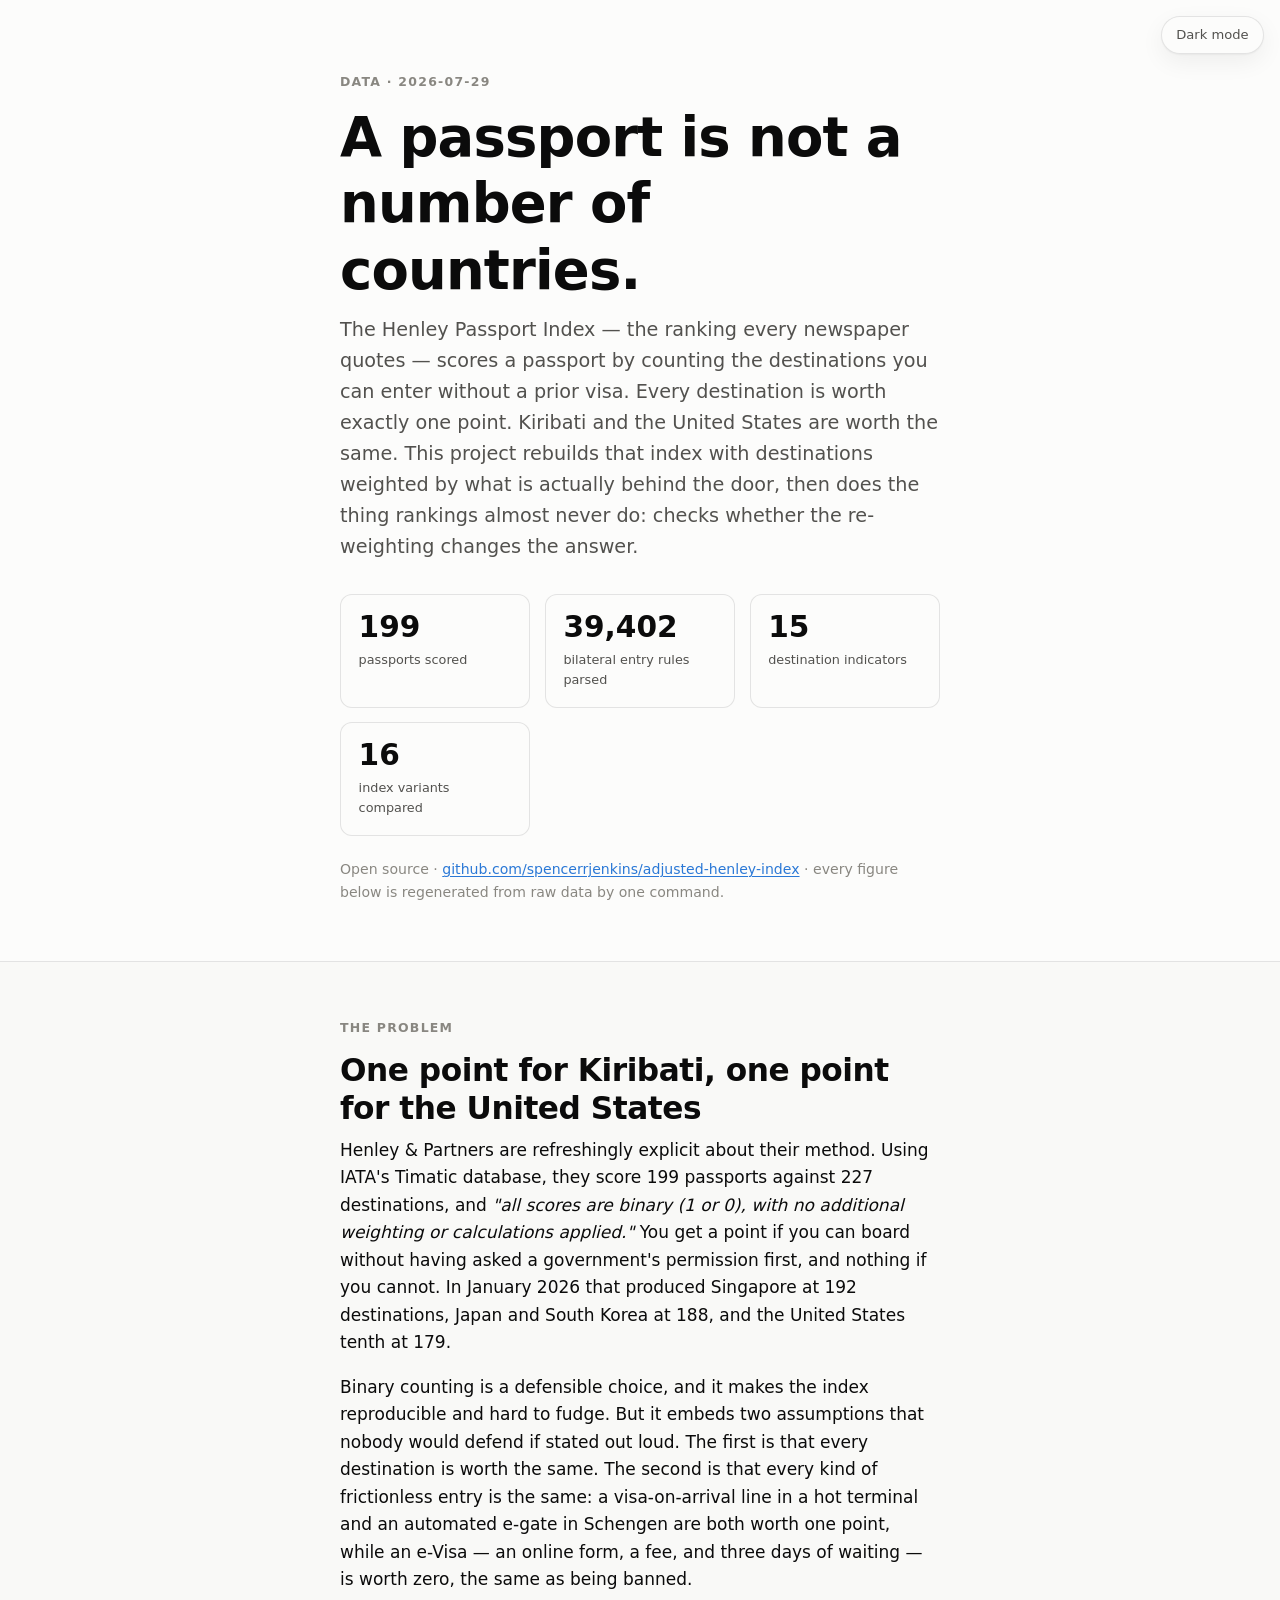
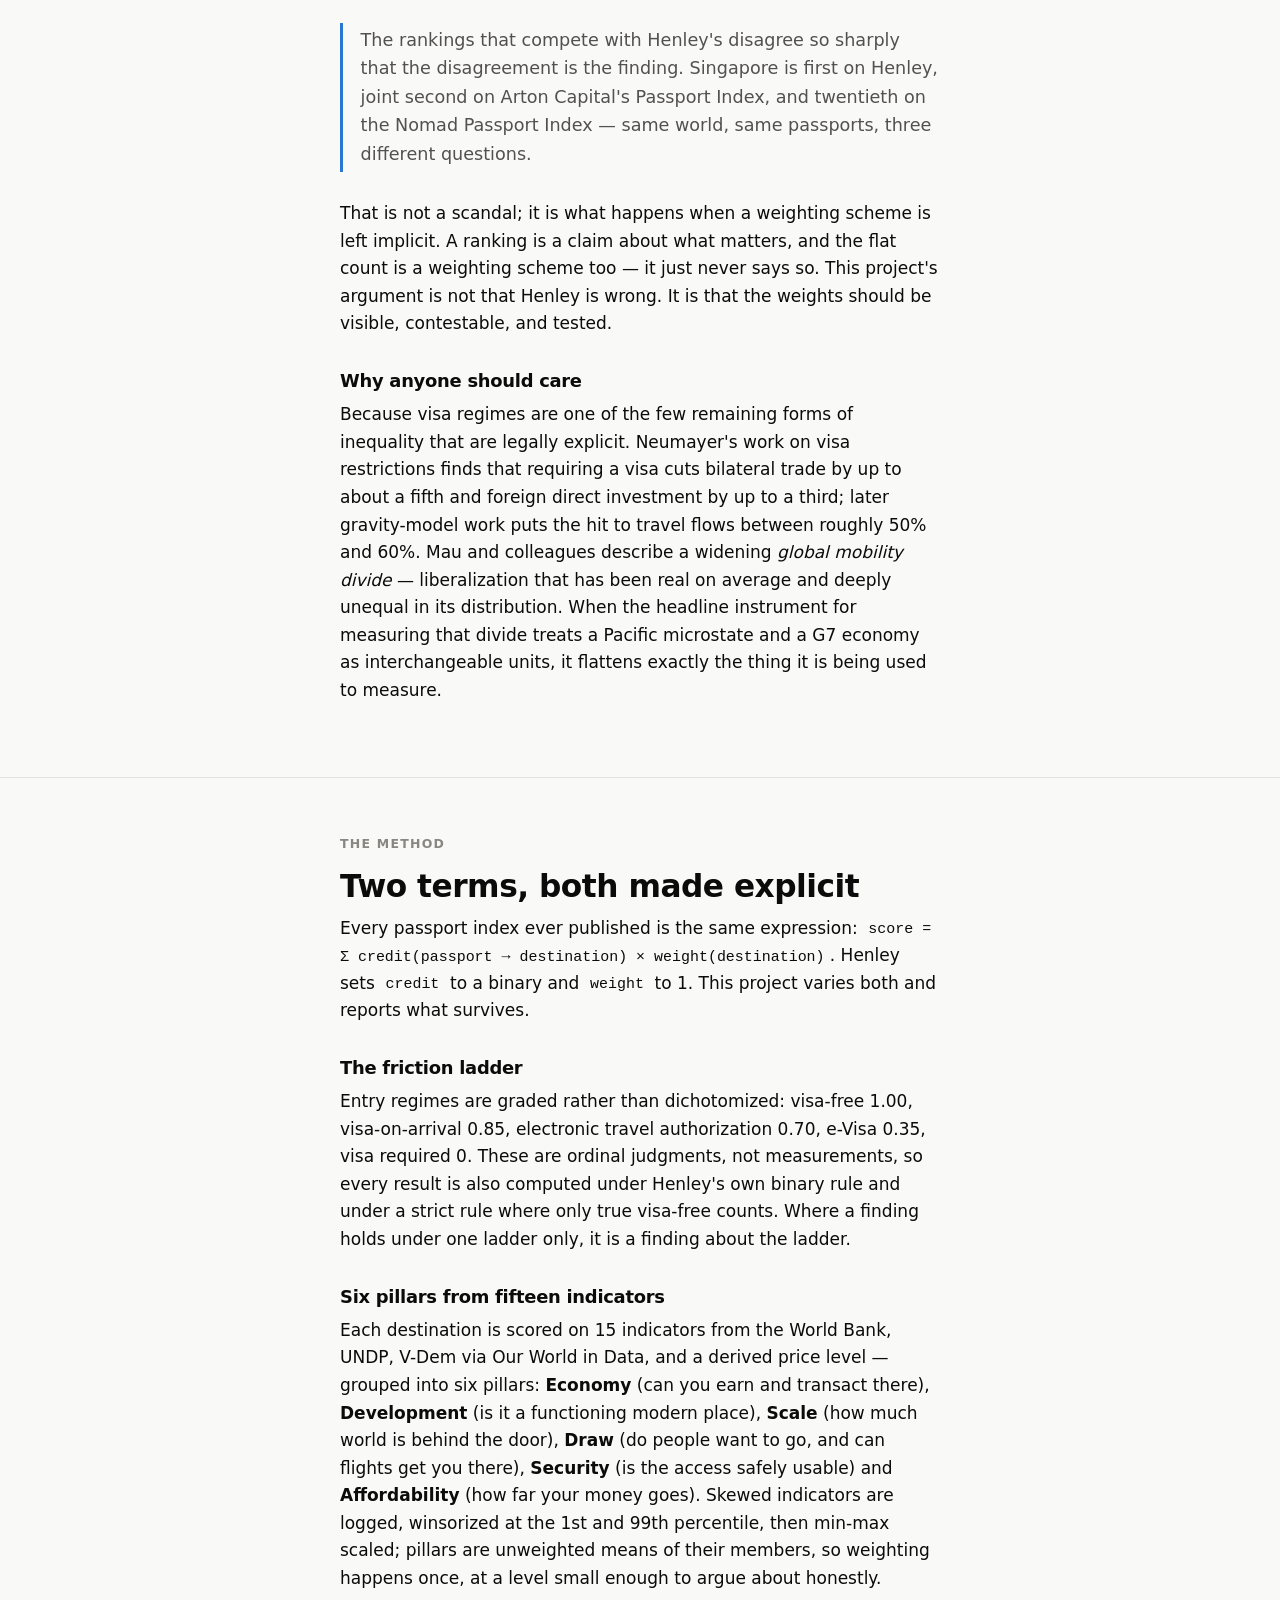
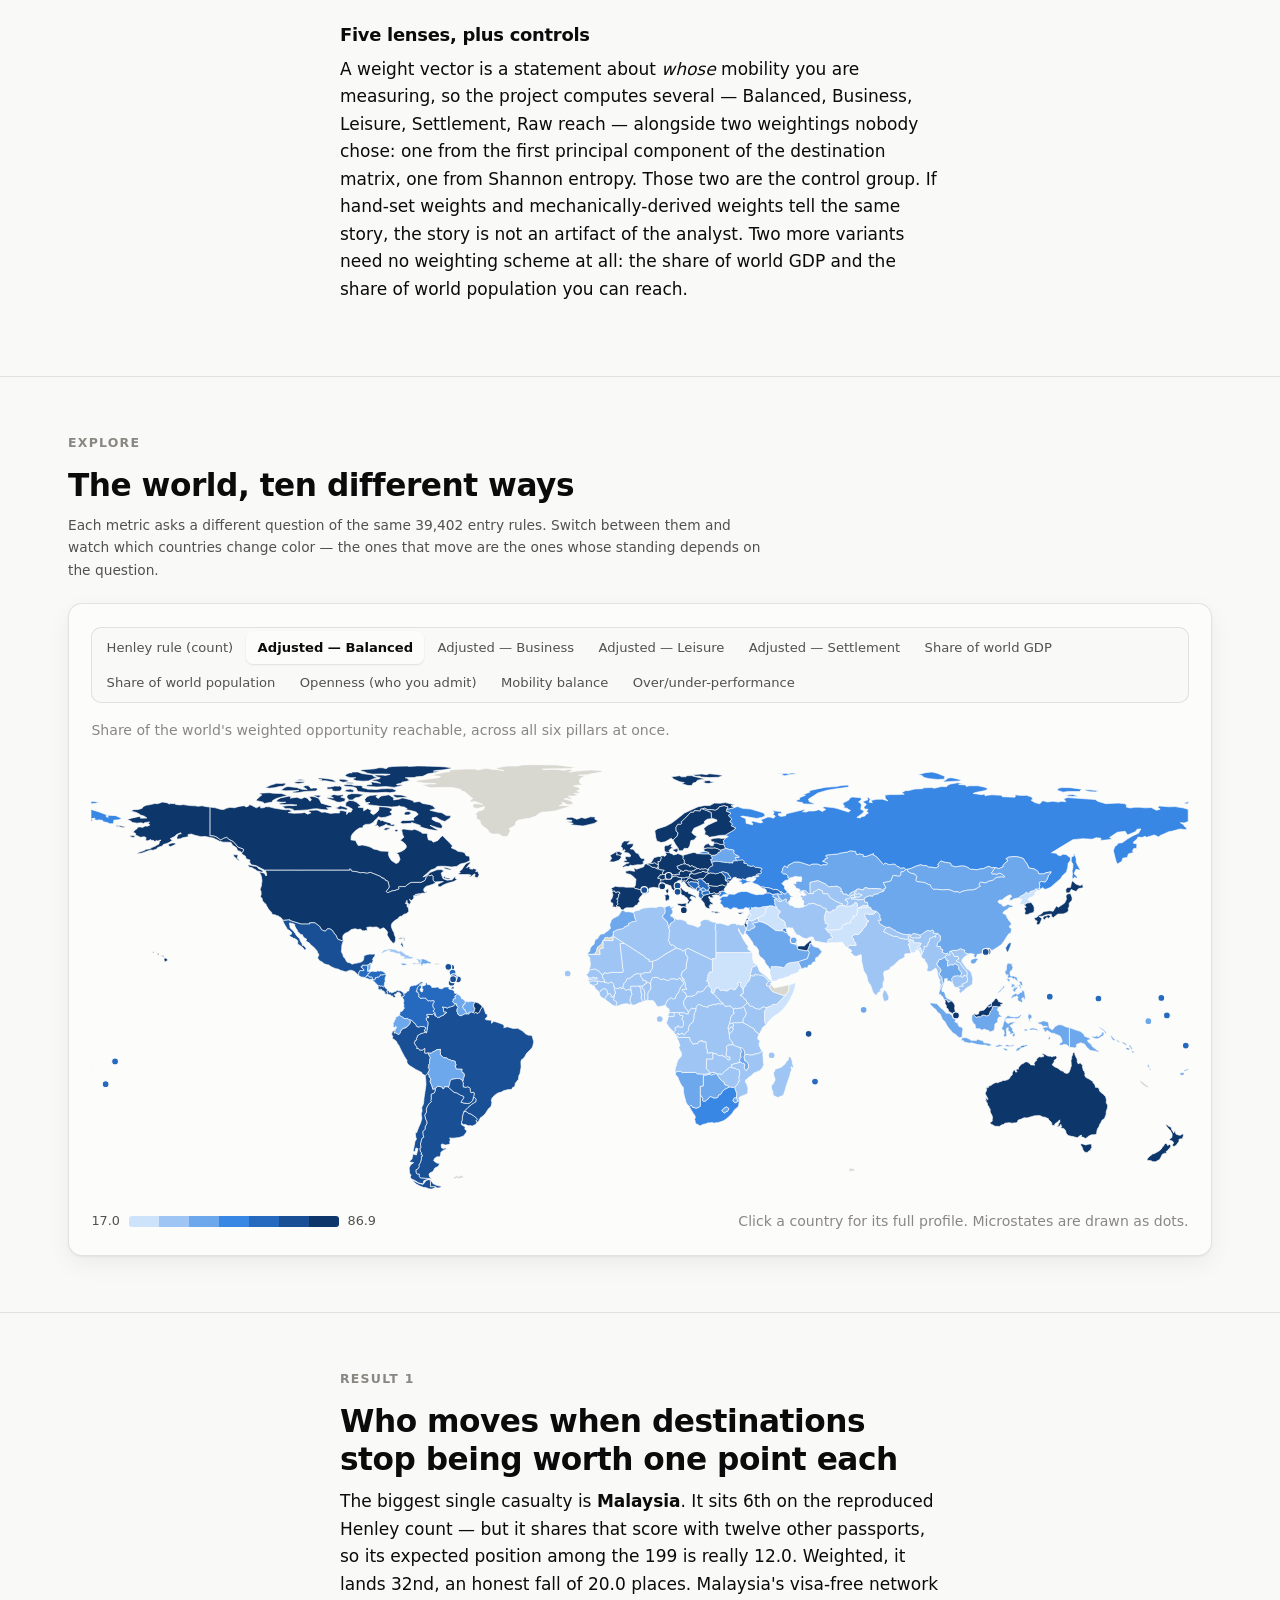
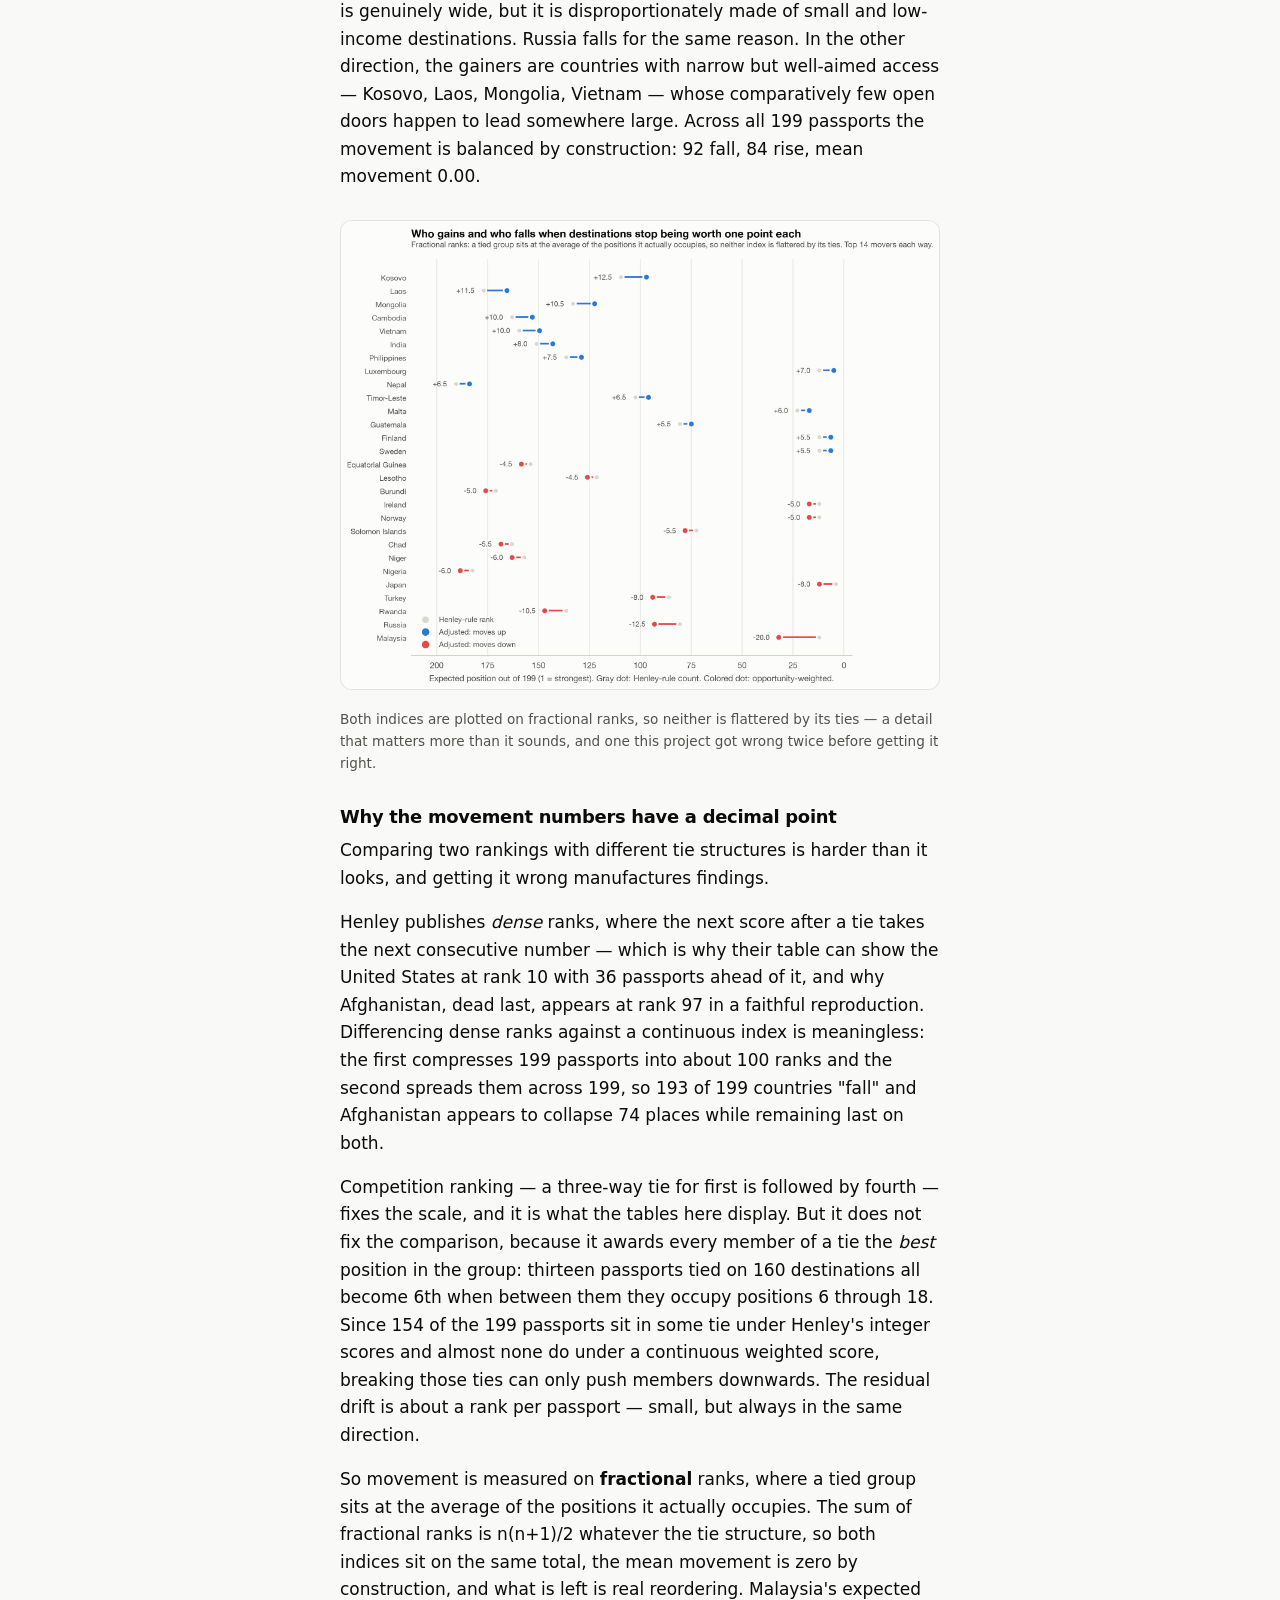
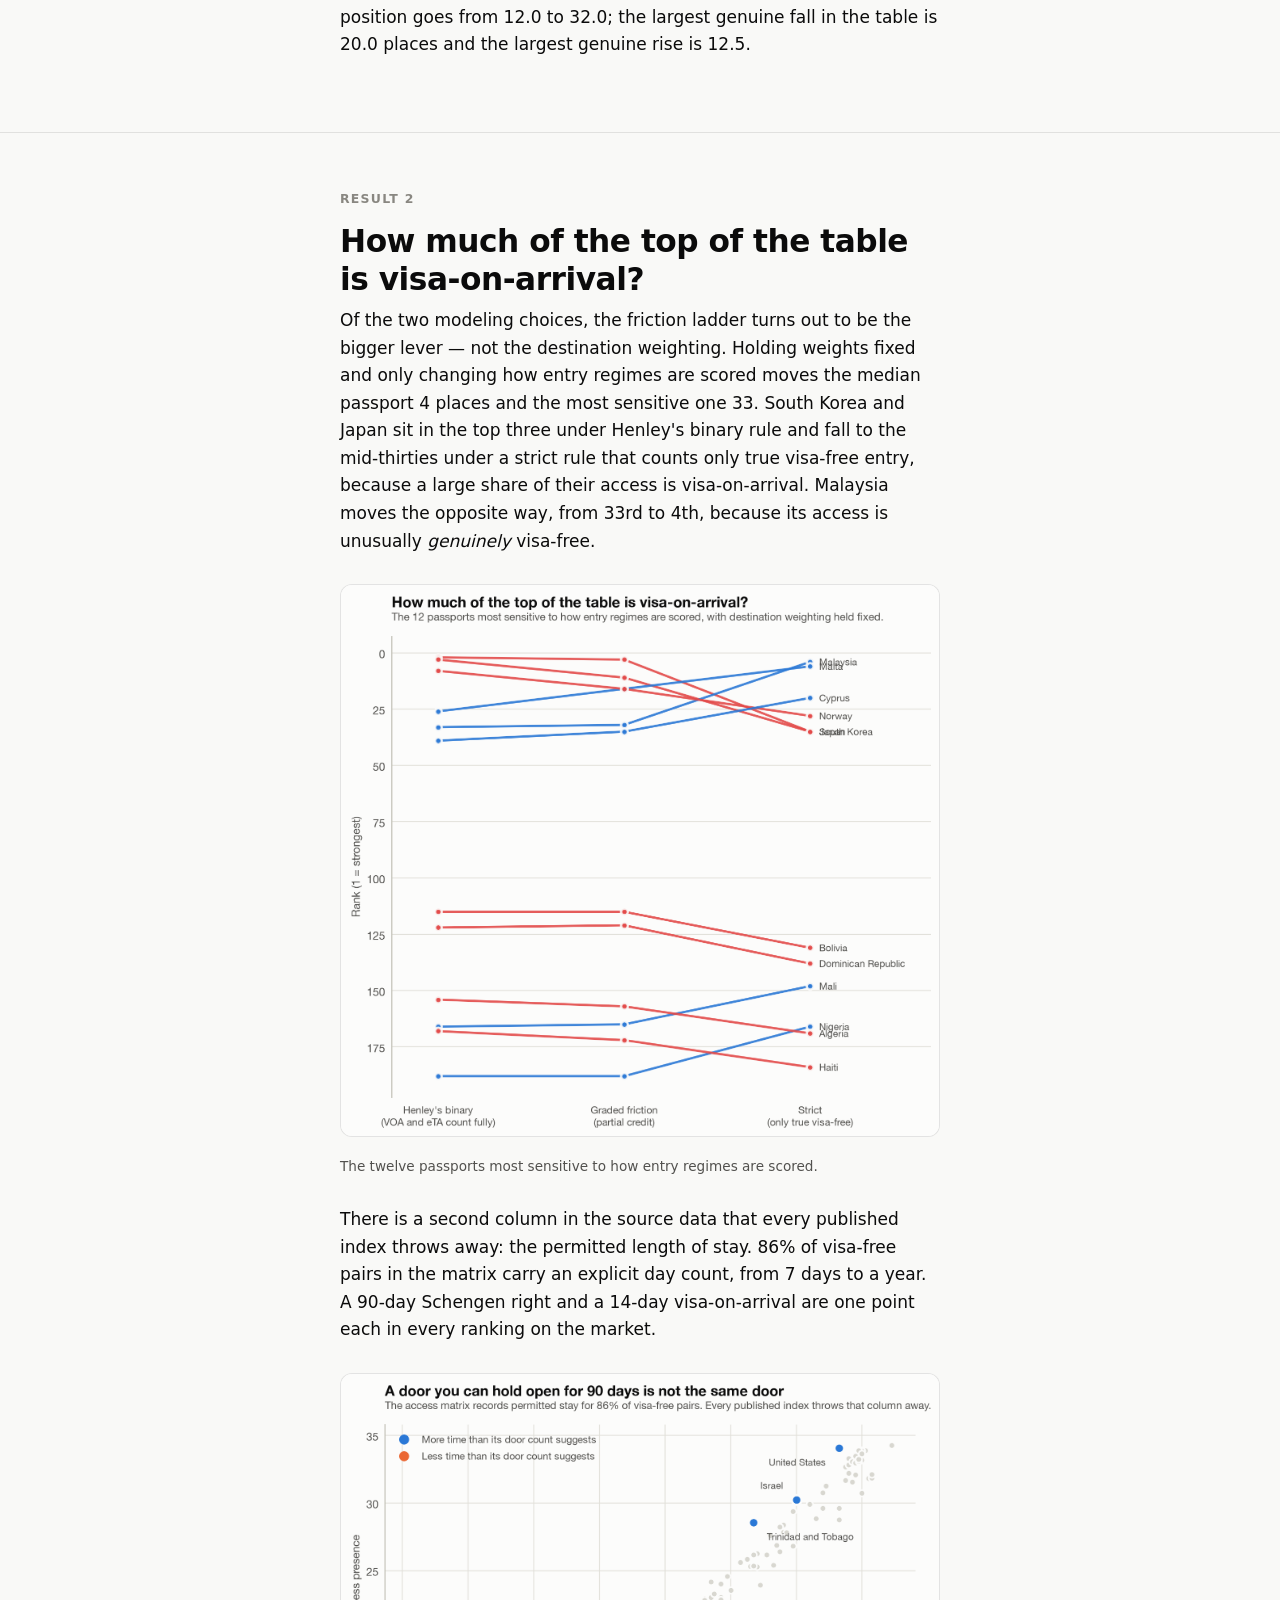
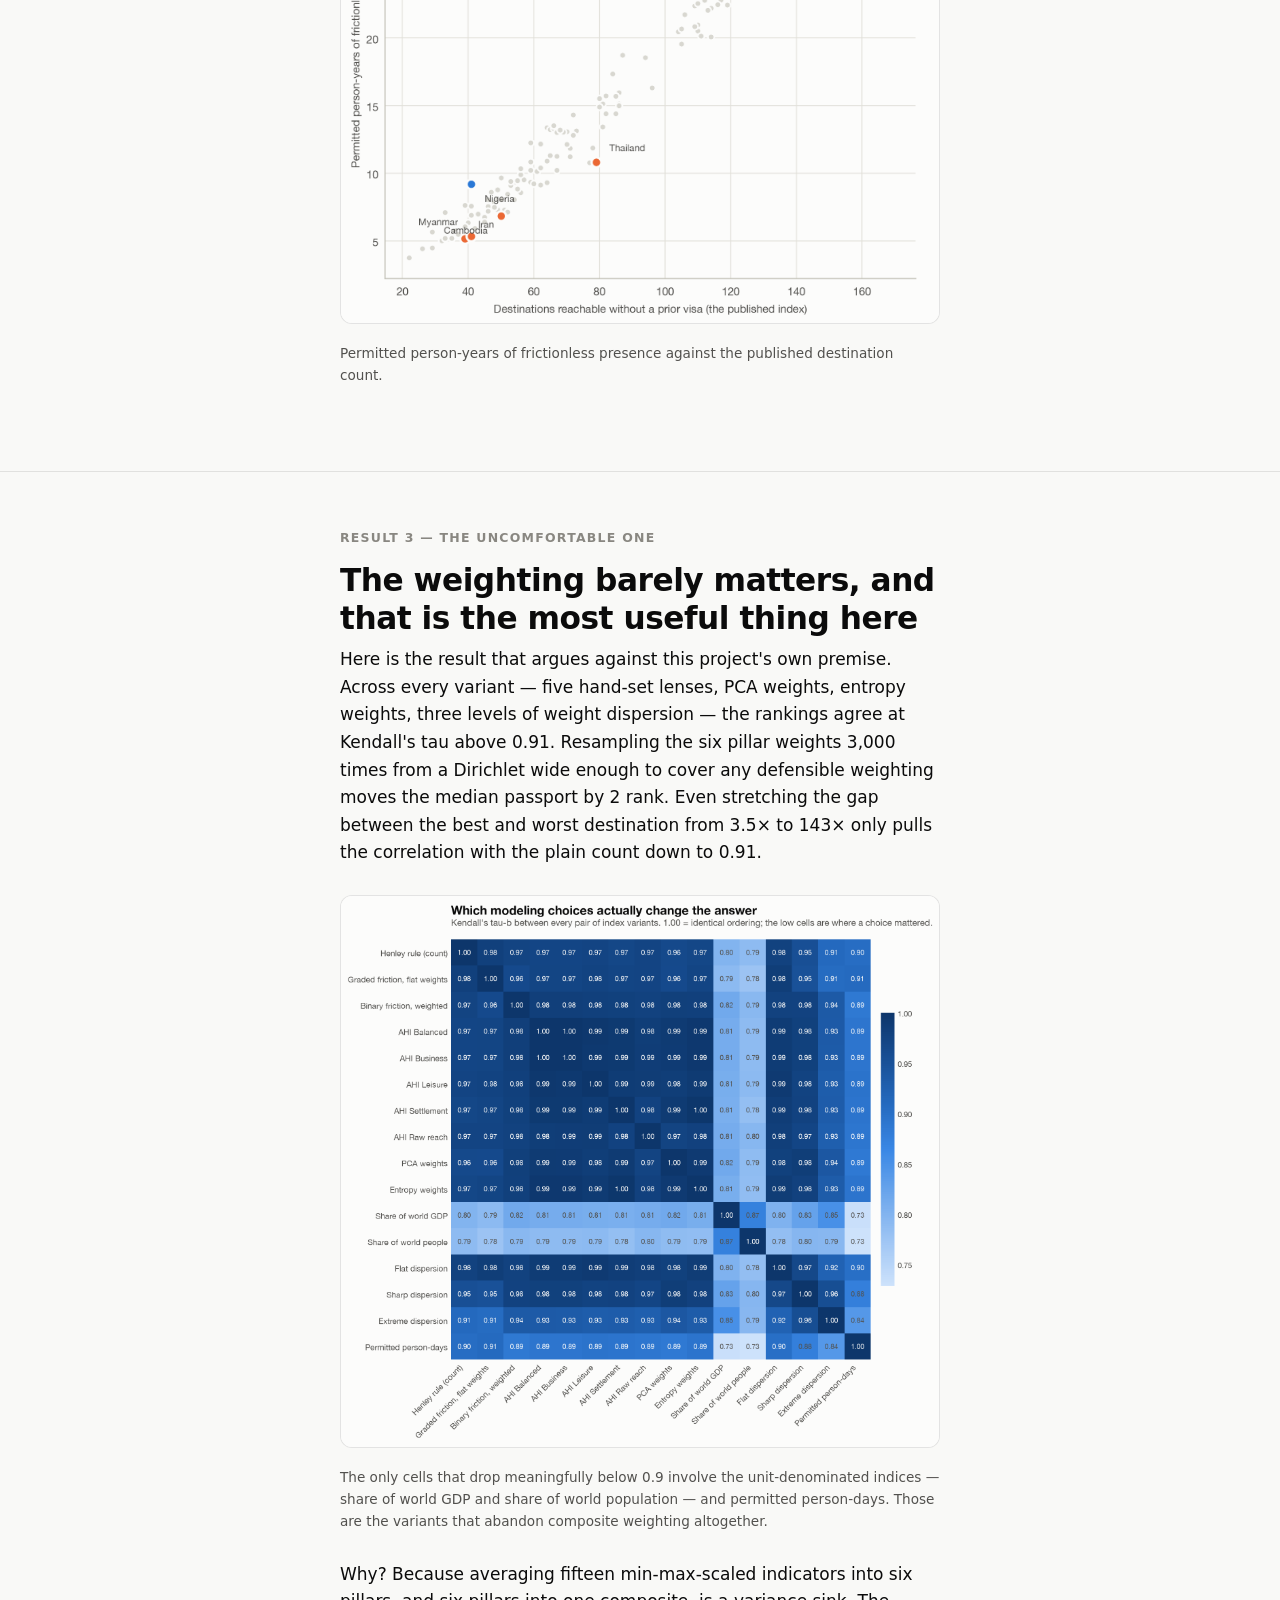
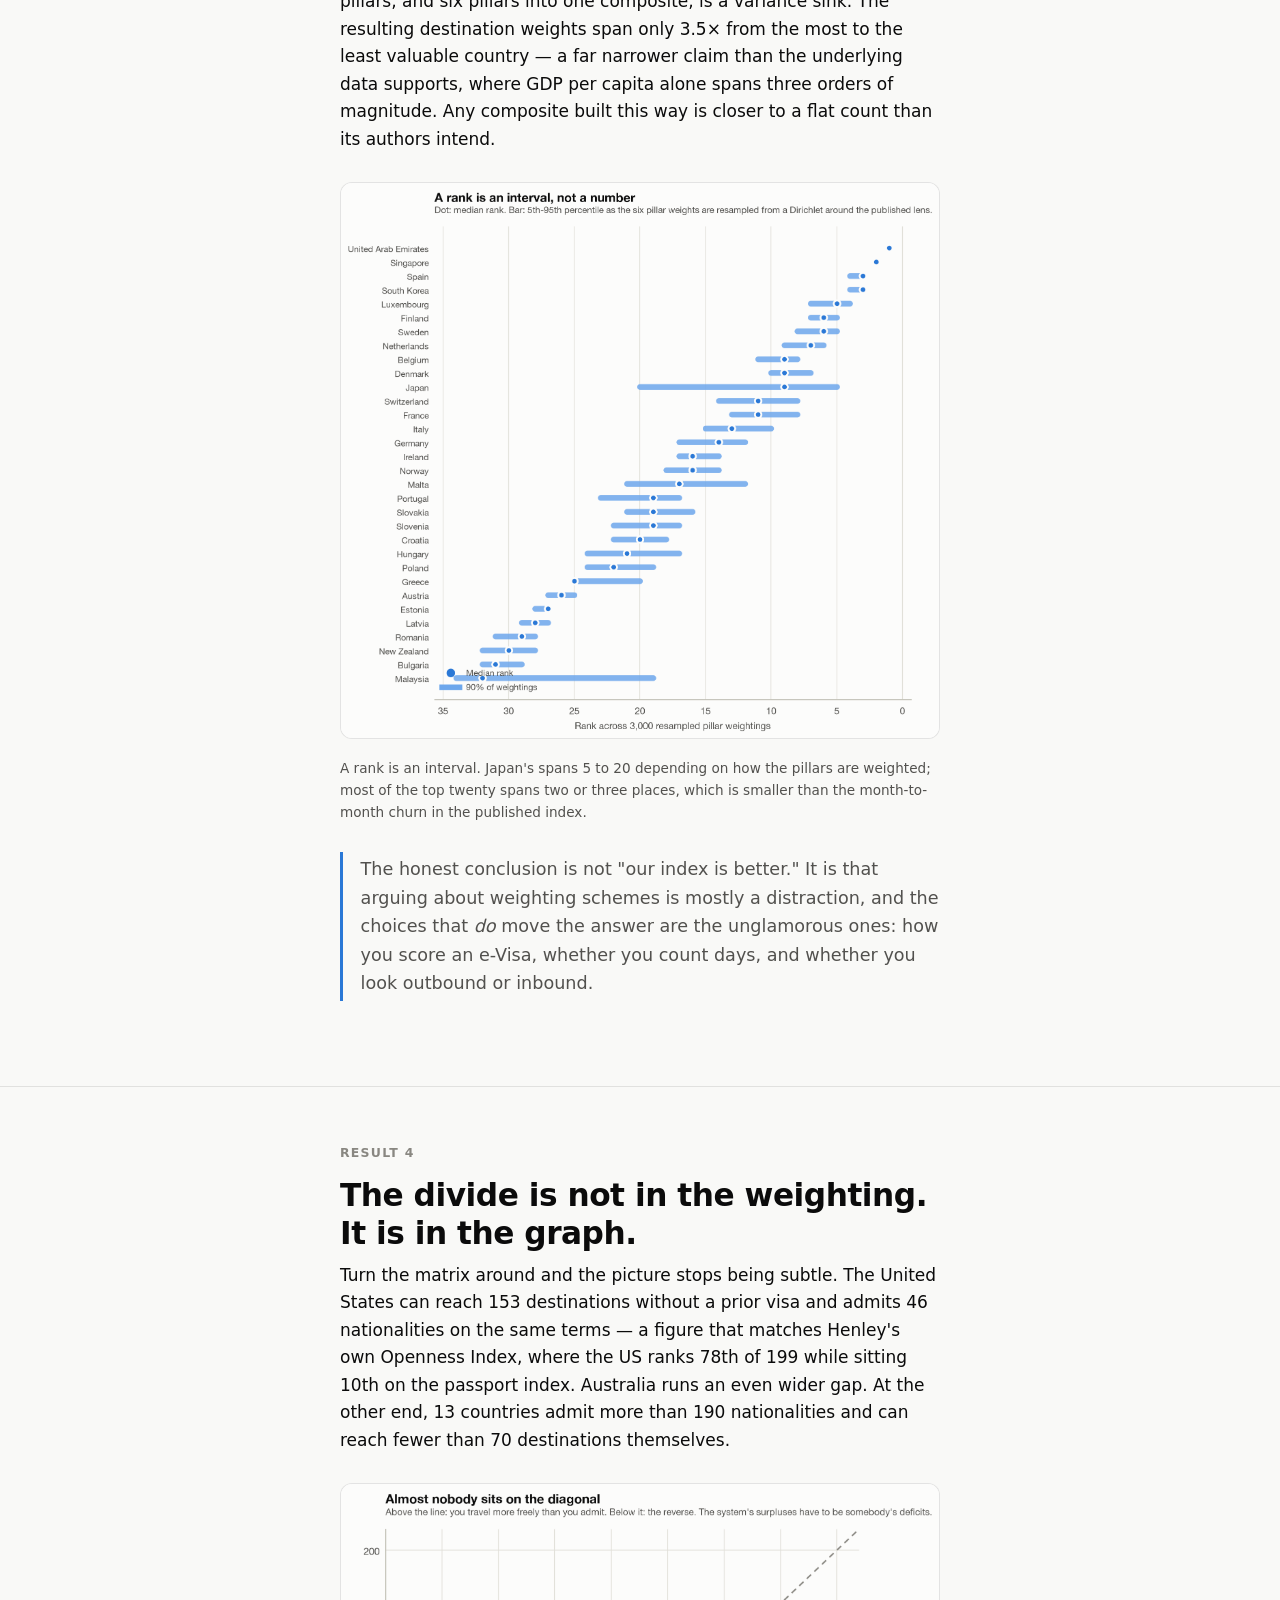
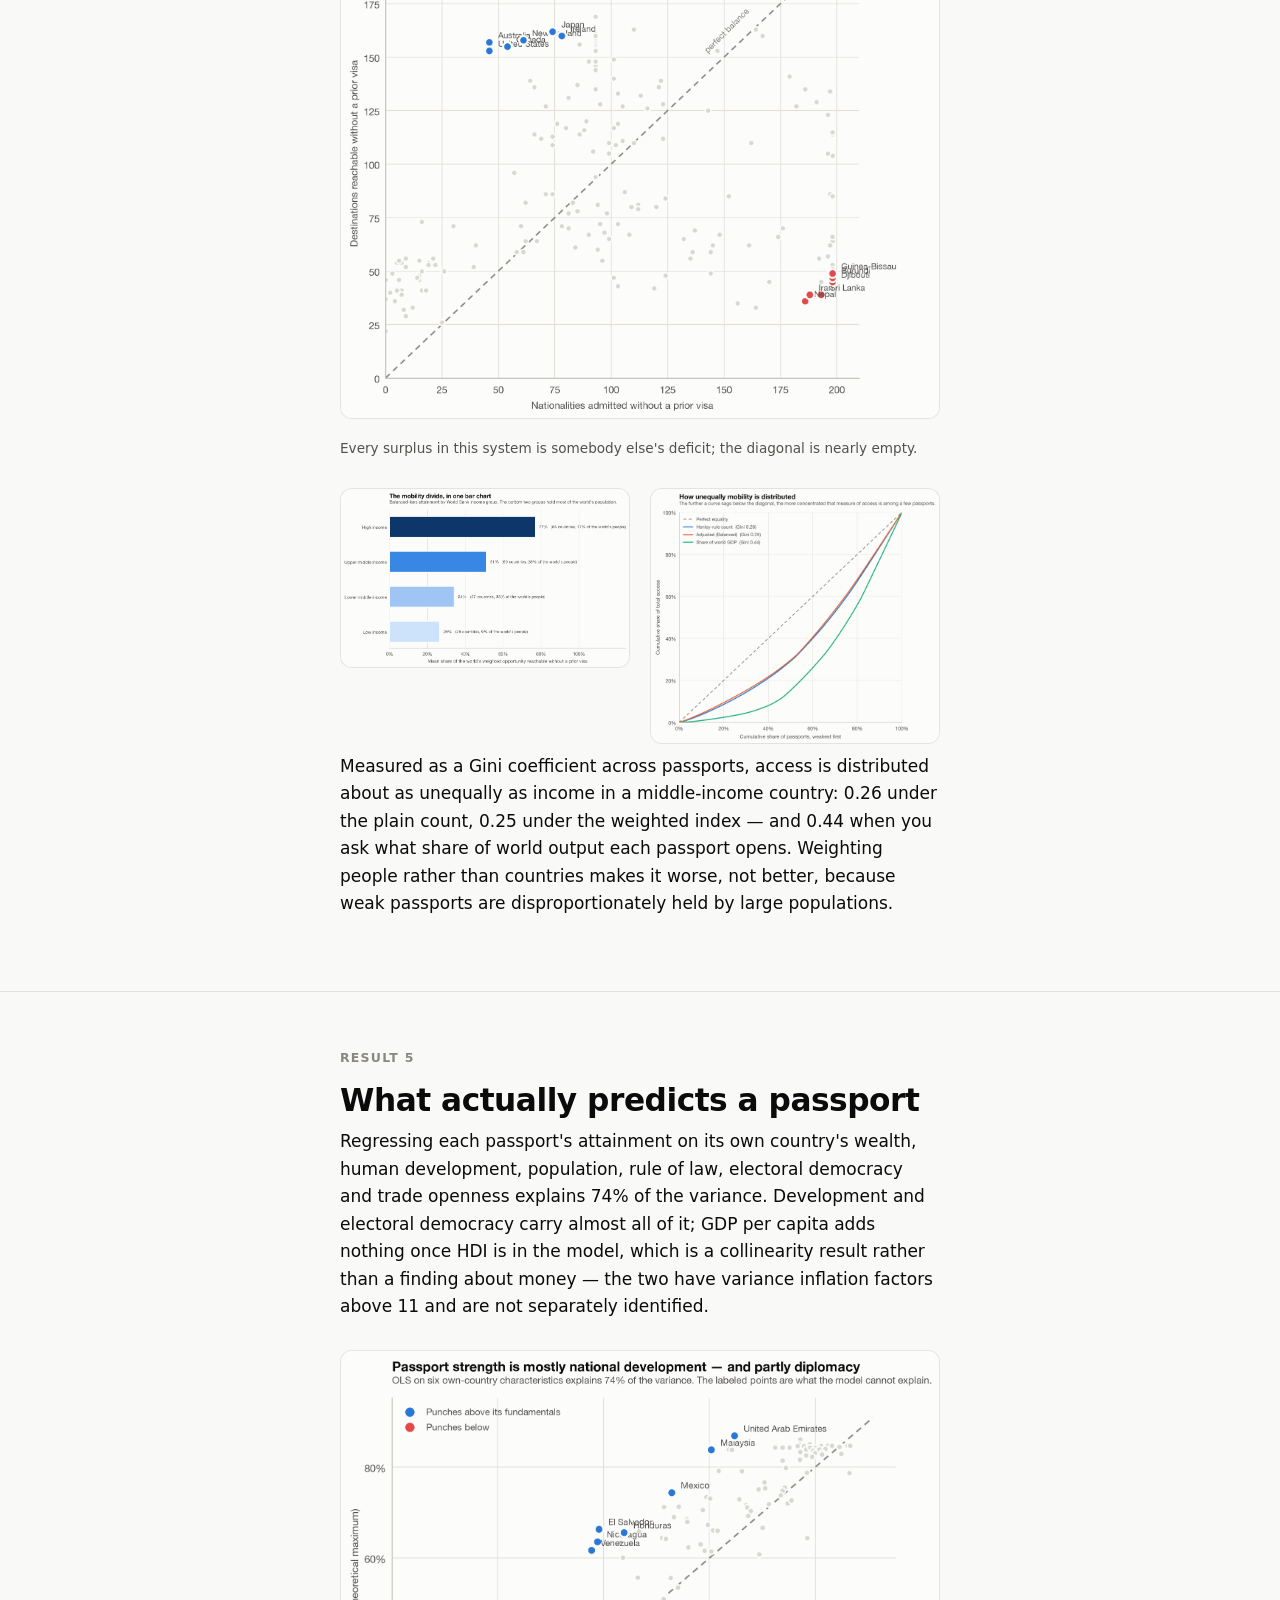
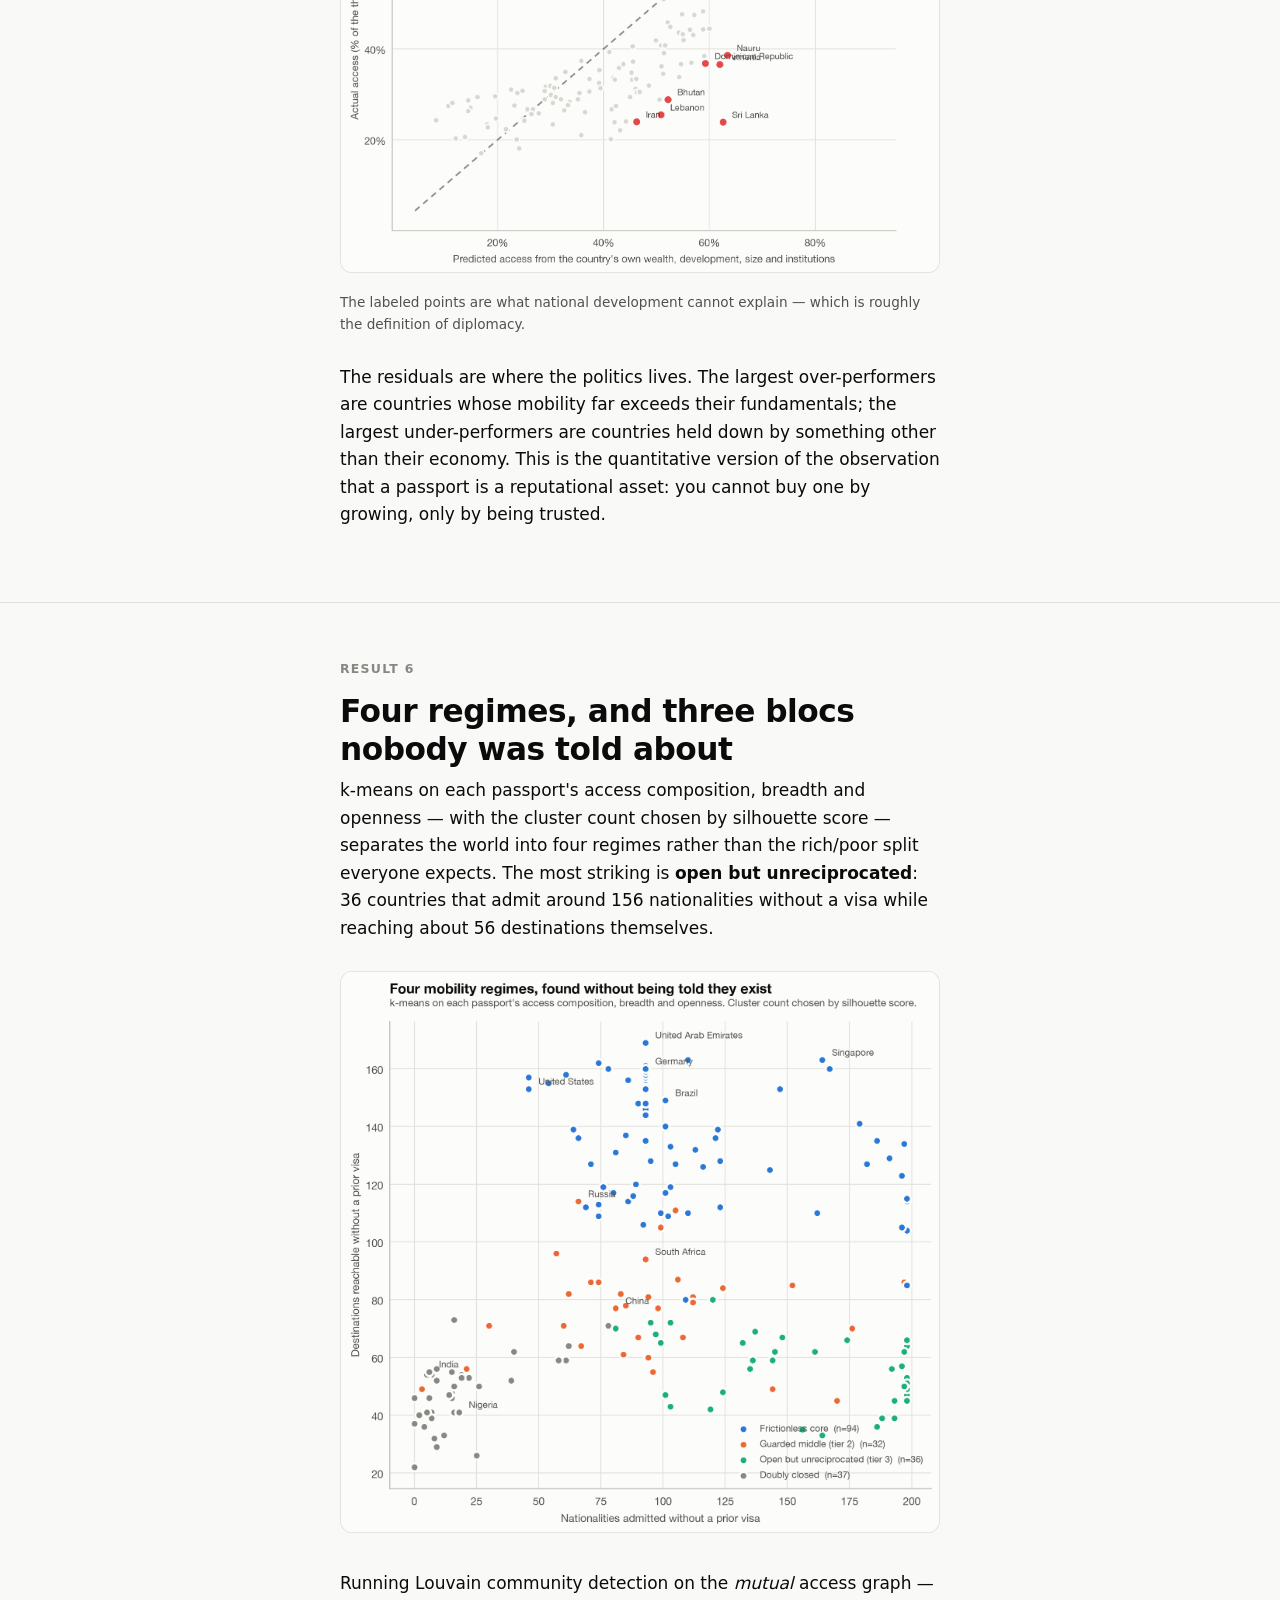
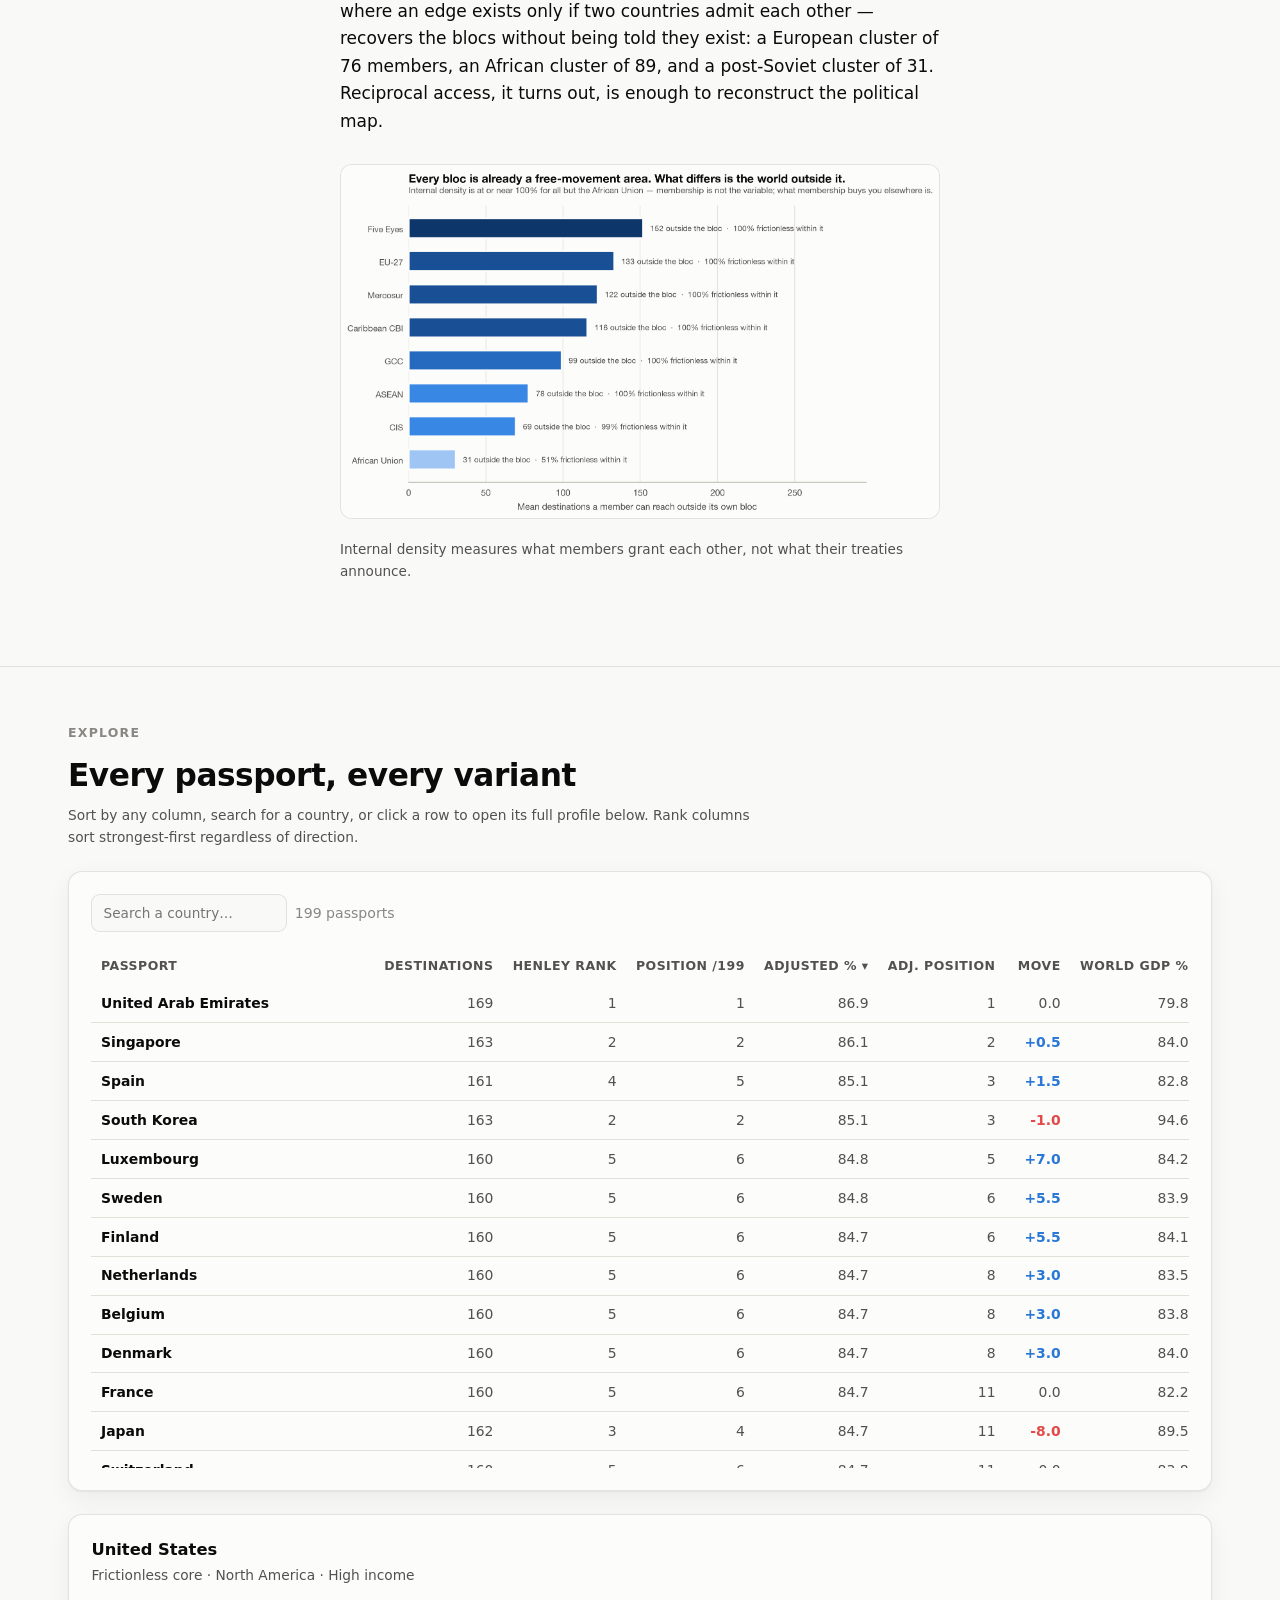
==== commit ff14badc: "Measure rank movement on fractional ranks, not competition ranks Ties in the baseline index were sti" ====
--- a/docs/index.html
+++ b/docs/index.html
@@ -273,7 +273,7 @@
 
 <header class="hero">
   <div class="wrap">
-    <p class="eyebrow">Data · 2026-07-28</p>
+    <p class="eyebrow">Data · 2026-07-29</p>
     <h1>A passport is not a number of countries.</h1>
     <p class="lede">
       The Henley Passport Index — the ranking every newspaper quotes — scores a passport
@@ -420,13 +420,16 @@
     <p class="eyebrow">Result 1</p>
     <h2>Who moves when destinations stop being worth one point each</h2>
     <p>
-      The biggest single casualty is <b>Malaysia</b>: 6th on the
-      reproduced Henley count, 32nd once destinations are weighted — a
-      fall of 26 places. Malaysia's visa-free network is genuinely wide, but
+      The biggest single casualty is <b>Malaysia</b>. It sits 6th on the
+      reproduced Henley count — but it shares that score with twelve other passports, so
+      its expected position among the 199 is really 12.0. Weighted, it
+      lands 32nd, an honest fall of 20.0 places. Malaysia's visa-free network is genuinely wide, but
       it is disproportionately made of small and low-income destinations. Russia falls for
       the same reason. In the other direction, the gainers are countries with narrow but
       well-aimed access — Kosovo, Laos, Mongolia, Vietnam — whose comparatively few open
-      doors happen to lead somewhere large.
+      doors happen to lead somewhere large. Across all 199 passports the movement is
+      balanced by construction: 92 fall, 84 rise, mean movement
+      0.00.
     </p>
     <figure>
       <picture>
@@ -434,17 +437,43 @@
         <img data-light="figures/01_rank_movement.light.png" data-dark="figures/01_rank_movement.dark.png" src="figures/01_rank_movement.light.png" alt="Dumbbell chart of the largest rank movements between the Henley-rule count and the opportunity-weighted index.">
       </picture>
       <figcaption>
-        Both indices use competition ranking so the two scales are comparable — a
-        detail that matters more than it sounds, and one this project got wrong at first.
+        Both indices are plotted on fractional ranks, so neither is flattered by its ties
+        — a detail that matters more than it sounds, and one this project got wrong twice
+        before getting it right.
       </figcaption>
     </figure>
-    <p class="note">
-      A note on ranking conventions: Henley uses <em>dense</em> ranking, where the next
-      score after a tie takes the next consecutive number, which is why their published
-      table can show the United States at rank 10 with 36 passports ahead of it. Dense
-      ranks are not comparable between an integer-valued index and a continuous one — the
-      first compresses 199 passports into about 100 ranks, the second into 199 — so all
-      cross-index comparison here uses competition ranks instead.
+    <h3>Why the movement numbers have a decimal point</h3>
+    <p>
+      Comparing two rankings with different tie structures is harder than it looks, and
+      getting it wrong manufactures findings.
+    </p>
+    <p>
+      Henley publishes <em>dense</em> ranks, where the next score after a tie takes the
+      next consecutive number — which is why their table can show the United States at
+      rank 10 with 36 passports ahead of it, and why Afghanistan, dead last, appears at
+      rank 97 in a faithful reproduction. Differencing dense ranks against a continuous
+      index is meaningless: the first compresses 199 passports into about 100 ranks and
+      the second spreads them across 199, so 193 of 199 countries "fall" and Afghanistan
+      appears to collapse 74 places while remaining last on both.
+    </p>
+    <p>
+      Competition ranking — a three-way tie for first is followed by fourth — fixes the
+      scale, and it is what the tables here display. But it does not fix the comparison,
+      because it awards every member of a tie the <em>best</em> position in the group:
+      thirteen passports tied on 160 destinations all become 6th when between them they
+      occupy positions 6 through 18. Since 154 of the 199 passports sit in
+      some tie under Henley's integer scores and almost none do under a continuous
+      weighted score, breaking those ties can only push members downwards. The residual
+      drift is about a rank per passport — small, but always in the same direction.
+    </p>
+    <p>
+      So movement is measured on <b>fractional</b> ranks, where a tied group sits at the
+      average of the positions it actually occupies. The sum of fractional ranks is
+      n(n+1)/2 whatever the tie structure, so both indices sit on the same total, the mean
+      movement is zero by construction, and what is left is real reordering. Malaysia's
+      expected position goes from 12.0 to 32.0;
+      the largest genuine fall in the table is 20.0 places and the largest
+      genuine rise is 12.5.
     </p>
   </div>
 </section>
@@ -816,7 +845,7 @@
       Court of Justice of the EU, Commission v. Malta (April 2025).
     </p>
     <p>
-      Generated 2026-07-28 20:43:16 UTC · pipeline runtime 2.3s ·
+      Generated 2026-07-29 00:48:09 UTC · pipeline runtime 2.3s ·
       <a href="https://github.com/spencerrjenkins/adjusted-henley-index">source and full methodology</a>
     </p>
   </div>
@@ -1012,7 +1041,7 @@
 window.WORLD_VIEWBOX = WORLD_VIEWBOX;
 </script>
 <script>window.AHI_MARKERS = {"AND": [504.22, 131.92], "ATG": [328.33, 202.61], "BHR": [640.42, 177.69], "BRB": [334.44, 213.36], "COM": [620.36, 282.5], "CPV": [434.44, 208.0], "DMA": [329.53, 207.19], "FSM": [918.19, 230.78], "GRD": [328.67, 216.36], "HKG": [817.14, 188.11], "KIR": [980.56, 246.25], "KNA": [325.69, 201.94], "LCA": [330.61, 211.36], "LIE": [526.47, 119.06], "MAC": [815.42, 188.33], "MCO": [520.61, 128.53], "MDV": [704.17, 241.11], "MHL": [975.5, 230.28], "MLT": [540.31, 150.28], "MUS": [659.86, 306.53], "NRU": [963.69, 251.44], "PLW": [873.83, 229.17], "SGP": [788.33, 246.25], "SMR": [534.61, 127.94], "STP": [518.33, 249.47], "SYC": [654.03, 263.0], "TON": [13.33, 308.89], "TUV": [997.78, 273.67], "VAT": [534.58, 133.61], "VCT": [330.0, 213.19], "WSM": [21.94, 288.19]};</script>
-<script>window.AHI_DATA = {"meta":{"generated_at":"2026-07-28 20:43:16 UTC","n_passports":199,"n_destinations":199,"n_edges":39402,"n_indicators":15,"n_pillars":6,"n_lenses":5,"headline_lens":"balanced","default_ladder":"graded","runtime_seconds":2.3},"countries":{"AFG":{"iso":"AFG","name":"Afghanistan","region":"Middle East, North Africa, Afghanistan & Pakistan","incomeGroup":"Low income","henleyScore":22,"henleyRank":97,"henleyPos":199,"lenses":{"balanced":17.04,"business":16.89,"leisure":17.76,"settlement":16.52,"reach":17.63},"pos":{"balanced":199,"business":199,"leisure":199,"settlement":199,"reach":199,"gdpShare":199,"popShare":199,"stayDays":199},"gdpShare":0.76,"popShare":3.01,"stayDays":1374,"reaches":22,"admits":0,"balance":22,"reciprocated":0.0,"mcMedian":199,"mcLow":199,"mcHigh":199,"clusterLabel":"Doubly closed","predicted":16.82,"residual":0.22,"pillars":{"economy":{"att":16.71,"tilt":-0.75},"development":{"att":14.79,"tilt":-2.67},"scale":{"att":18.12,"tilt":0.66},"draw":{"att":17.22,"tilt":-0.24},"security":{"att":17.1,"tilt":-0.36},"cost":{"att":20.82,"tilt":3.36}}},"AGO":{"iso":"AGO","name":"Angola","region":"Sub-Saharan Africa ","incomeGroup":"Lower middle income","henleyScore":47,"henleyRank":82,"henleyPos":170,"lenses":{"balanced":27.65,"business":27.41,"leisure":28.92,"settlement":26.68,"reach":28.86},"pos":{"balanced":167,"business":167,"leisure":167,"settlement":168,"reach":169,"gdpShare":177,"popShare":170,"stayDays":168},"gdpShare":5.26,"popShare":13.93,"stayDays":2877,"reaches":47,"admits":101,"balance":-54,"reciprocated":44.7,"mcMedian":167,"mcLow":167,"mcHigh":169,"clusterLabel":"Open but unreciprocated (tier 3)","predicted":33.23,"residual":-5.58,"pillars":{"economy":{"att":26.86,"tilt":-1.54},"development":{"att":23.65,"tilt":-4.75},"scale":{"att":29.99,"tilt":1.59},"draw":{"att":28.07,"tilt":-0.33},"security":{"att":27.56,"tilt":-0.84},"cost":{"att":34.29,"tilt":5.89}}},"ALB":{"iso":"ALB","name":"Albania","region":"Europe & Central Asia","incomeGroup":"Upper middle income","henleyScore":106,"henleyRank":43,"henleyPos":92,"lenses":{"balanced":61.64,"business":61.68,"leisure":60.67,"settlement":63.28,"reach":58.67},"pos":{"balanced":89,"business":88,"leisure":89,"settlement":89,"reach":88,"gdpShare":65,"popShare":70,"stayDays":87},"gdpShare":54.25,"popShare":45.52,"stayDays":7938,"reaches":106,"admits":92,"balance":14,"reciprocated":64.2,"mcMedian":89,"mcLow":88,"mcHigh":90,"clusterLabel":"Frictionless core","predicted":59.04,"residual":2.6,"pillars":{"economy":{"att":62.47,"tilt":1.98},"development":{"att":64.64,"tilt":4.15},"scale":{"att":55.46,"tilt":-5.03},"draw":{"att":60.88,"tilt":0.39},"security":{"att":63.88,"tilt":3.39},"cost":{"att":55.59,"tilt":-4.9}}},"AND":{"iso":"AND","name":"Andorra","region":"Europe & Central Asia","incomeGroup":"High income","henleyScore":146,"henleyRank":14,"henleyPos":47,"lenses":{"balanced":78.78,"business":78.8,"leisure":77.84,"settlement":80.27,"reach":75.91},"pos":{"balanced":47,"business":47,"leisure":48,"settlement":47,"reach":46,"gdpShare":3,"popShare":34,"stayDays":50},"gdpShare":86.22,"popShare":62.74,"stayDays":10528,"reaches":146,"admits":93,"balance":53,"reciprocated":59.6,"mcMedian":47,"mcLow":46,"mcHigh":47,"clusterLabel":"Frictionless core","predicted":78.4,"residual":0.38,"pillars":{"economy":{"att":79.02,"tilt":1.63},"development":{"att":82.38,"tilt":4.99},"scale":{"att":73.28,"tilt":-4.11},"draw":{"att":78.73,"tilt":1.34},"security":{"att":80.04,"tilt":2.65},"cost":{"att":70.9,"tilt":-6.49}}},"ARE":{"iso":"ARE","name":"United Arab Emirates","region":"Middle East, North Africa, Afghanistan & Pakistan","incomeGroup":"High income","henleyScore":169,"henleyRank":1,"henleyPos":1,"lenses":{"balanced":86.9,"business":86.86,"leisure":86.21,"settlement":88.14,"reach":84.62},"pos":{"balanced":1,"business":1,"leisure":1,"settlement":1,"reach":1,"gdpShare":36,"popShare":2,"stayDays":1},"gdpShare":79.8,"popShare":84.28,"stayDays":12510,"reaches":169,"admits":93,"balance":76,"reciprocated":53.8,"mcMedian":1,"mcLow":1,"mcHigh":1,"clusterLabel":"Frictionless core","predicted":64.72,"residual":22.18,"pillars":{"economy":{"att":86.73,"tilt":0.93},"development":{"att":89.38,"tilt":3.58},"scale":{"att":82.15,"tilt":-3.65},"draw":{"att":86.04,"tilt":0.24},"security":{"att":88.01,"tilt":2.21},"cost":{"att":82.49,"tilt":-3.31}}},"ARG":{"iso":"ARG","name":"Argentina","region":"Latin America & Caribbean ","incomeGroup":"Upper middle income","henleyScore":148,"henleyRank":13,"henleyPos":45,"lenses":{"balanced":79.16,"business":79.1,"leisure":78.28,"settlement":80.68,"reach":76.32},"pos":{"balanced":46,"business":45,"leisure":45,"settlement":46,"reach":45,"gdpShare":45,"popShare":44,"stayDays":42},"gdpShare":66.81,"popShare":58.59,"stayDays":11228,"reaches":148,"admits":90,"balance":58,"reciprocated":58.8,"mcMedian":46,"mcLow":45,"mcHigh":46,"clusterLabel":"Frictionless core","predicted":66.14,"residual":13.02,"pillars":{"economy":{"att":79.49,"tilt":1.62},"development":{"att":82.73,"tilt":4.86},"scale":{"att":73.14,"tilt":-4.73},"draw":{"att":78.6,"tilt":0.73},"security":{"att":80.31,"tilt":2.44},"cost":{"att":72.94,"tilt":-4.93}}},"ARM":{"iso":"ARM","name":"Armenia","region":"Europe & Central Asia","incomeGroup":"Upper middle income","henleyScore":67,"henleyRank":64,"henleyPos":125,"lenses":{"balanced":36.62,"business":36.27,"leisure":37.53,"settlement":35.78,"reach":37.32},"pos":{"balanced":124,"business":123,"leisure":125,"settlement":122,"reach":124,"gdpShare":96,"popShare":81,"stayDays":130},"gdpShare":38.99,"popShare":40.34,"stayDays":4113,"reaches":67,"admits":90,"balance":-23,"reciprocated":49.3,"mcMedian":123,"mcLow":120,"mcHigh":125,"clusterLabel":"Guarded middle (tier 2)","predicted":61.9,"residual":-25.28,"pillars":{"economy":{"att":36.05,"tilt":-1.0},"development":{"att":35.85,"tilt":-1.2},"scale":{"att":37.96,"tilt":0.91},"draw":{"att":37.6,"tilt":0.55},"security":{"att":33.62,"tilt":-3.43},"cost":{"att":41.22,"tilt":4.17}}},"ATG":{"iso":"ATG","name":"Antigua and Barbuda","region":"Latin America & Caribbean ","incomeGroup":"High income","henleyScore":132,"henleyRank":24,"henleyPos":60,"lenses":{"balanced":72.03,"business":71.98,"leisure":71.31,"settlement":73.61,"reach":69.15},"pos":{"balanced":60,"business":60,"leisure":60,"settlement":60,"reach":60,"gdpShare":62,"popShare":58,"stayDays":57},"gdpShare":56.56,"popShare":48.49,"stayDays":10077,"reaches":132,"admits":113,"balance":19,"reciprocated":72.0,"mcMedian":60,"mcLow":60,"mcHigh":62,"clusterLabel":"Frictionless core","predicted":74.75,"residual":-2.72,"pillars":{"economy":{"att":72.36,"tilt":1.25},"development":{"att":74.63,"tilt":3.52},"scale":{"att":66.5,"tilt":-4.61},"draw":{"att":71.26,"tilt":0.15},"security":{"att":74.31,"tilt":3.2},"cost":{"att":67.61,"tilt":-3.5}}},"AUS":{"iso":"AUS","name":"Australia","region":"East Asia & Pacific","incomeGroup":"High income","henleyScore":157,"henleyRank":8,"henleyPos":34,"lenses":{"balanced":83.17,"business":83.08,"leisure":82.2,"settlement":85.03,"reach":79.75},"pos":{"balanced":35,"business":35,"leisure":36,"settlement":35,"reach":36,"gdpShare":35,"popShare":39,"stayDays":40},"gdpShare":80.05,"popShare":60.45,"stayDays":11517,"reaches":157,"admits":46,"balance":111,"reciprocated":29.3,"mcMedian":35,"mcLow":35,"mcHigh":36,"clusterLabel":"Frictionless core","predicted":81.23,"residual":1.94,"pillars":{"economy":{"att":83.1,"tilt":1.38},"development":{"att":86.66,"tilt":4.94},"scale":{"att":76.39,"tilt":-5.33},"draw":{"att":82.37,"tilt":0.65},"security":{"att":85.36,"tilt":3.64},"cost":{"att":76.42,"tilt":-5.3}}},"AUT":{"iso":"AUT","name":"Austria","region":"Europe & Central Asia","incomeGroup":"High income","henleyScore":159,"henleyRank":6,"henleyPos":19,"lenses":{"balanced":84.25,"business":84.16,"leisure":83.31,"settlement":86.16,"reach":80.78},"pos":{"balanced":26,"business":26,"leisure":27,"settlement":25,"reach":27,"gdpShare":29,"popShare":27,"stayDays":14},"gdpShare":83.04,"popShare":63.27,"stayDays":12234,"reaches":159,"admits":93,"balance":66,"reciprocated":58.5,"mcMedian":26,"mcLow":25,"mcHigh":27,"clusterLabel":"Frictionless core","predicted":79.9,"residual":4.35,"pillars":{"economy":{"att":84.06,"tilt":1.22},"development":{"att":87.83,"tilt":4.99},"scale":{"att":77.54,"tilt":-5.3},"draw":{"att":83.35,"tilt":0.51},"security":{"att":86.63,"tilt":3.79},"cost":{"att":77.62,"tilt":-5.22}}},"AZE":{"iso":"AZE","name":"Azerbaijan","region":"Europe & Central Asia","incomeGroup":"Upper middle income","henleyScore":71,"henleyRank":60,"henleyPos":118,"lenses":{"balanced":37.22,"business":36.76,"leisure":38.18,"settlement":36.4,"reach":37.89},"pos":{"balanced":119,"business":119,"leisure":119,"settlement":119,"reach":119,"gdpShare":101,"popShare":84,"stayDays":127},"gdpShare":36.66,"popShare":37.9,"stayDays":4334,"reaches":71,"admits":30,"balance":41,"reciprocated":31.0,"mcMedian":119,"mcLow":118,"mcHigh":121,"clusterLabel":"Guarded middle (tier 2)","predicted":45.55,"residual":-8.33,"pillars":{"economy":{"att":36.59,"tilt":-1.16},"development":{"att":36.62,"tilt":-1.13},"scale":{"att":38.48,"tilt":0.73},"draw":{"att":37.87,"tilt":0.12},"security":{"att":33.89,"tilt":-3.86},"cost":{"att":43.07,"tilt":5.32}}},"BDI":{"iso":"BDI","name":"Burundi","region":"Sub-Saharan Africa ","incomeGroup":"Low income","henleyScore":47,"henleyRank":82,"henleyPos":170,"lenses":{"balanced":26.3,"business":26.09,"leisure":27.48,"settlement":25.27,"reach":27.49},"pos":{"balanced":176,"business":176,"leisure":176,"settlement":176,"reach":175,"gdpShare":181,"popShare":166,"stayDays":167},"gdpShare":4.86,"popShare":14.35,"stayDays":2880,"reaches":47,"admits":198,"balance":-151,"reciprocated":100.0,"mcMedian":176,"mcLow":175,"mcHigh":176,"clusterLabel":"Open but unreciprocated (tier 3)","predicted":14.37,"residual":11.93,"pillars":{"economy":{"att":25.69,"tilt":-1.31},"development":{"att":22.49,"tilt":-4.51},"scale":{"att":28.64,"tilt":1.64},"draw":{"att":26.79,"tilt":-0.21},"security":{"att":26.07,"tilt":-0.93},"cost":{"att":32.32,"tilt":5.32}}},"BEL":{"iso":"BEL","name":"Belgium","region":"Europe & Central Asia","incomeGroup":"High income","henleyScore":160,"henleyRank":5,"henleyPos":6,"lenses":{"balanced":84.71,"business":84.57,"leisure":83.79,"settlement":86.48,"reach":81.3},"pos":{"balanced":8,"business":10,"leisure":8,"settlement":11,"reach":10,"gdpShare":15,"popShare":15,"stayDays":6},"gdpShare":83.82,"popShare":64.47,"stayDays":12362,"reaches":160,"admits":93,"balance":67,"reciprocated":58.1,"mcMedian":9,"mcLow":8,"mcHigh":11,"clusterLabel":"Frictionless core","predicted":84.62,"residual":0.09,"pillars":{"economy":{"att":84.52,"tilt":1.24},"development":{"att":88.19,"tilt":4.91},"scale":{"att":78.08,"tilt":-5.2},"draw":{"att":83.96,"tilt":0.68},"security":{"att":86.79,"tilt":3.51},"cost":{"att":78.16,"tilt":-5.12}}},"BEN":{"iso":"BEN","name":"Benin","region":"Sub-Saharan Africa ","incomeGroup":"Lower middle income","henleyScore":59,"henleyRank":71,"henleyPos":141,"lenses":{"balanced":31.43,"business":31.23,"leisure":32.85,"settlement":30.02,"reach":33.32},"pos":{"balanced":142,"business":142,"leisure":142,"settlement":146,"reach":138,"gdpShare":150,"popShare":132,"stayDays":140},"gdpShare":7.57,"popShare":18.38,"stayDays":3732,"reaches":59,"admits":61,"balance":-2,"reciprocated":62.7,"mcMedian":142,"mcLow":139,"mcHigh":146,"clusterLabel":"Doubly closed","predicted":30.63,"residual":0.8,"pillars":{"economy":{"att":30.75,"tilt":-1.59},"development":{"att":26.52,"tilt":-5.82},"scale":{"att":34.95,"tilt":2.61},"draw":{"att":31.88,"tilt":-0.46},"security":{"att":30.46,"tilt":-1.88},"cost":{"att":39.46,"tilt":7.12}}},"BFA":{"iso":"BFA","name":"Burkina Faso","region":"Sub-Saharan Africa ","incomeGroup":"Low income","henleyScore":54,"henleyRank":75,"henleyPos":153,"lenses":{"balanced":29.45,"business":29.25,"leisure":30.77,"settlement":28.22,"reach":31.16},"pos":{"balanced":155,"business":155,"leisure":155,"settlement":157,"reach":151,"gdpShare":161,"popShare":149,"stayDays":149},"gdpShare":6.33,"popShare":16.24,"stayDays":3416,"reaches":54,"admits":19,"balance":35,"reciprocated":31.5,"mcMedian":156,"mcLow":154,"mcHigh":158,"clusterLabel":"Doubly closed","predicted":16.11,"residual":13.34,"pillars":{"economy":{"att":28.83,"tilt":-1.51},"development":{"att":24.87,"tilt":-5.47},"scale":{"att":32.6,"tilt":2.26},"draw":{"att":29.65,"tilt":-0.69},"security":{"att":28.82,"tilt":-1.52},"cost":{"att":37.27,"tilt":6.93}}},"BGD":{"iso":"BGD","name":"Bangladesh","region":"South Asia","incomeGroup":"Lower middle income","henleyScore":33,"henleyRank":93,"henleyPos":193,"lenses":{"balanced":21.05,"business":20.8,"leisure":21.87,"settlement":20.89,"reach":20.98},"pos":{"balanced":193,"business":193,"leisure":193,"settlement":193,"reach":194,"gdpShare":198,"popShare":198,"stayDays":178},"gdpShare":0.86,"popShare":3.16,"stayDays":2597,"reaches":33,"admits":164,"balance":-131,"reciprocated":90.9,"mcMedian":193,"mcLow":193,"mcHigh":194,"clusterLabel":"Open but unreciprocated (tier 3)","predicted":35.74,"residual":-14.69,"pillars":{"economy":{"att":20.1,"tilt":-1.4},"development":{"att":18.85,"tilt":-2.65},"scale":{"att":21.39,"tilt":-0.11},"draw":{"att":20.93,"tilt":-0.57},"security":{"att":22.33,"tilt":0.83},"cost":{"att":25.39,"tilt":3.89}}},"BGR":{"iso":"BGR","name":"Bulgaria","region":"Europe & Central Asia","incomeGroup":"High income","henleyScore":158,"henleyRank":7,"henleyPos":28,"lenses":{"balanced":83.81,"business":83.66,"leisure":82.99,"settlement":85.65,"reach":80.35},"pos":{"balanced":31,"business":31,"leisure":31,"settlement":30,"reach":31,"gdpShare":40,"popShare":41,"stayDays":30},"gdpShare":69.42,"popShare":60.37,"stayDays":12036,"reaches":158,"admits":93,"balance":65,"reciprocated":58.2,"mcMedian":31,"mcLow":29,"mcHigh":32,"clusterLabel":"Frictionless core","predicted":64.24,"residual":19.57,"pillars":{"economy":{"att":83.66,"tilt":1.17},"development":{"att":87.39,"tilt":4.9},"scale":{"att":77.12,"tilt":-5.37},"draw":{"att":83.21,"tilt":0.72},"security":{"att":86.25,"tilt":3.76},"cost":{"att":77.33,"tilt":-5.16}}},"BHR":{"iso":"BHR","name":"Bahrain","region":"Middle East, North Africa, Afghanistan & Pakistan","incomeGroup":"High income","henleyScore":86,"henleyRank":49,"henleyPos":99,"lenses":{"balanced":44.31,"business":43.9,"leisure":45.51,"settlement":43.06,"reach":45.39},"pos":{"balanced":104,"business":104,"leisure":103,"settlement":106,"reach":102,"gdpShare":89,"popShare":66,"stayDays":105},"gdpShare":41.1,"popShare":46.8,"stayDays":5526,"reaches":86,"admits":71,"balance":15,"reciprocated":23.3,"mcMedian":104,"mcLow":102,"mcHigh":105,"clusterLabel":"Guarded middle (tier 2)","predicted":58.8,"residual":-14.49,"pillars":{"economy":{"att":43.93,"tilt":-0.95},"development":{"att":42.6,"tilt":-2.28},"scale":{"att":46.12,"tilt":1.24},"draw":{"att":45.73,"tilt":0.85},"security":{"att":40.47,"tilt":-4.41},"cost":{"att":50.4,"tilt":5.52}}},"BHS":{"iso":"BHS","name":"Bahamas","region":"Latin America & Caribbean ","incomeGroup":"High income","henleyScore":139,"henleyRank":18,"henleyPos":51,"lenses":{"balanced":75.12,"business":75.06,"leisure":74.38,"settlement":76.88,"reach":71.95},"pos":{"balanced":52,"business":52,"leisure":51,"settlement":52,"reach":50,"gdpShare":54,"popShare":52,"stayDays":49},"gdpShare":61.03,"popShare":50.95,"stayDays":10720,"reaches":139,"admits":122,"balance":17,"reciprocated":76.3,"mcMedian":52,"mcLow":50,"mcHigh":53,"clusterLabel":"Frictionless core","predicted":69.28,"residual":5.84,"pillars":{"economy":{"att":75.04,"tilt":1.04},"development":{"att":77.08,"tilt":3.08},"scale":{"att":69.21,"tilt":-4.79},"draw":{"att":74.23,"tilt":0.23},"security":{"att":78.91,"tilt":4.91},"cost":{"att":69.54,"tilt":-4.46}}},"BIH":{"iso":"BIH","name":"Bosnia and Herzegovina","region":"Europe & Central Asia","incomeGroup":"Upper middle income","henleyScore":110,"henleyRank":41,"henleyPos":87,"lenses":{"balanced":63.38,"business":63.28,"leisure":62.54,"settlement":64.82,"reach":60.6},"pos":{"balanced":85,"business":85,"leisure":85,"settlement":86,"reach":81,"gdpShare":64,"popShare":63,"stayDays":91},"gdpShare":54.55,"popShare":47.2,"stayDays":7500,"reaches":110,"admits":99,"balance":11,"reciprocated":63.6,"mcMedian":85,"mcLow":82,"mcHigh":87,"clusterLabel":"Frictionless core","predicted":58.32,"residual":5.06,"pillars":{"economy":{"att":64.04,"tilt":1.67},"development":{"att":66.82,"tilt":4.45},"scale":{"att":57.58,"tilt":-4.79},"draw":{"att":62.93,"tilt":0.56},"security":{"att":64.44,"tilt":2.07},"cost":{"att":58.42,"tilt":-3.95}}},"BLR":{"iso":"BLR","name":"Belarus","region":"Europe & Central Asia","incomeGroup":"Upper middle income","henleyScore":81,"henleyRank":53,"henleyPos":107,"lenses":{"balanced":41.88,"business":41.48,"leisure":43.04,"settlement":40.66,"reach":43.16},"pos":{"balanced":110,"business":110,"leisure":109,"settlement":110,"reach":109,"gdpShare":86,"popShare":69,"stayDays":112},"gdpShare":41.54,"popShare":45.66,"stayDays":4912,"reaches":81,"admits":94,"balance":-13,"reciprocated":50.6,"mcMedian":109,"mcLow":109,"mcHigh":111,"clusterLabel":"Guarded middle (tier 2)","predicted":49.84,"residual":-7.96,"pillars":{"economy":{"att":41.27,"tilt":-1.22},"development":{"att":40.9,"tilt":-1.59},"scale":{"att":44.09,"tilt":1.6},"draw":{"att":43.06,"tilt":0.57},"security":{"att":37.45,"tilt":-5.04},"cost":{"att":48.15,"tilt":5.66}}},"BLZ":{"iso":"BLZ","name":"Belize","region":"Latin America & Caribbean ","incomeGroup":"Upper middle income","henleyScore":87,"henleyRank":48,"henleyPos":98,"lenses":{"balanced":45.82,"business":45.46,"leisure":46.89,"settlement":45.21,"reach":46.21},"pos":{"balanced":100,"business":100,"leisure":100,"settlement":100,"reach":99,"gdpShare":114,"popShare":115,"stayDays":96},"gdpShare":21.8,"popShare":23.89,"stayDays":6844,"reaches":87,"admits":106,"balance":-19,"reciprocated":65.5,"mcMedian":100,"mcLow":99,"mcHigh":100,"clusterLabel":"Guarded middle (tier 2)","predicted":52.09,"residual":-6.27,"pillars":{"economy":{"att":44.95,"tilt":-1.38},"development":{"att":43.75,"tilt":-2.58},"scale":{"att":46.82,"tilt":0.49},"draw":{"att":46.32,"tilt":-0.01},"security":{"att":44.89,"tilt":-1.44},"cost":{"att":51.24,"tilt":4.91}}},"BOL":{"iso":"BOL","name":"Bolivia","region":"Latin America & Caribbean ","incomeGroup":"Lower middle income","henleyScore":71,"henleyRank":60,"henleyPos":118,"lenses":{"balanced":39.13,"business":38.73,"leisure":40.2,"settlement":38.22,"reach":39.76},"pos":{"balanced":115,"business":115,"leisure":115,"settlement":116,"reach":115,"gdpShare":118,"popShare":116,"stayDays":131},"gdpShare":20.02,"popShare":23.79,"stayDays":4104,"reaches":71,"admits":60,"balance":11,"reciprocated":23.9,"mcMedian":115,"mcLow":114,"mcHigh":116,"clusterLabel":"Guarded middle (tier 2)","predicted":51.4,"residual":-12.27,"pillars":{"economy":{"att":38.5,"tilt":-1.08},"development":{"att":38.03,"tilt":-1.55},"scale":{"att":40.36,"tilt":0.78},"draw":{"att":40.42,"tilt":0.84},"security":{"att":36.36,"tilt":-3.22},"cost":{"att":43.79,"tilt":4.21}}},"BRA":{"iso":"BRA","name":"Brazil","region":"Latin America & Caribbean ","incomeGroup":"Upper middle income","henleyScore":149,"henleyRank":12,"henleyPos":44,"lenses":{"balanced":79.21,"business":79.11,"leisure":78.31,"settlement":80.96,"reach":75.97},"pos":{"balanced":45,"business":45,"leisure":45,"settlement":45,"reach":47,"gdpShare":51,"popShare":48,"stayDays":41},"gdpShare":62.69,"popShare":52.92,"stayDays":11415,"reaches":149,"admits":101,"balance":48,"reciprocated":67.1,"mcMedian":45,"mcLow":45,"mcHigh":47,"clusterLabel":"Frictionless core","predicted":61.7,"residual":17.51,"pillars":{"economy":{"att":79.26,"tilt":1.36},"development":{"att":83.0,"tilt":5.1},"scale":{"att":72.67,"tilt":-5.23},"draw":{"att":78.29,"tilt":0.39},"security":{"att":81.09,"tilt":3.19},"cost":{"att":73.11,"tilt":-4.79}}},"BRB":{"iso":"BRB","name":"Barbados","region":"Latin America & Caribbean ","incomeGroup":"High income","henleyScore":141,"henleyRank":16,"henleyPos":49,"lenses":{"balanced":76.69,"business":76.64,"leisure":75.92,"settlement":78.36,"reach":73.65},"pos":{"balanced":49,"business":49,"leisure":49,"settlement":49,"reach":49,"gdpShare":56,"popShare":53,"stayDays":44},"gdpShare":59.94,"popShare":50.8,"stayDays":11059,"reaches":141,"admits":179,"balance":-38,"reciprocated":93.6,"mcMedian":49,"mcLow":49,"mcHigh":49,"clusterLabel":"Frictionless core","predicted":70.39,"residual":6.3,"pillars":{"economy":{"att":76.66,"tilt":1.03},"development":{"att":79.31,"tilt":3.68},"scale":{"att":71.05,"tilt":-4.58},"draw":{"att":75.88,"tilt":0.25},"security":{"att":79.52,"tilt":3.89},"cost":{"att":71.39,"tilt":-4.24}}},"BRN":{"iso":"BRN","name":"Brunei","region":"East Asia & Pacific","incomeGroup":"High income","henleyScore":139,"henleyRank":18,"henleyPos":51,"lenses":{"balanced":75.42,"business":75.37,"leisure":74.54,"settlement":77.31,"reach":71.73},"pos":{"balanced":51,"business":51,"leisure":50,"settlement":51,"reach":52,"gdpShare":37,"popShare":46,"stayDays":59},"gdpShare":79.39,"popShare":55.02,"stayDays":9786,"reaches":139,"admits":64,"balance":75,"reciprocated":46.0,"mcMedian":51,"mcLow":50,"mcHigh":52,"clusterLabel":"Frictionless core","predicted":70.49,"residual":4.93,"pillars":{"economy":{"att":75.73,"tilt":1.69},"development":{"att":78.42,"tilt":4.38},"scale":{"att":68.31,"tilt":-5.73},"draw":{"att":75.11,"tilt":1.07},"security":{"att":78.6,"tilt":4.56},"cost":{"att":68.06,"tilt":-5.98}}},"BTN":{"iso":"BTN","name":"Bhutan","region":"South Asia","incomeGroup":"Lower middle income","henleyScore":49,"henleyRank":80,"henleyPos":165,"lenses":{"balanced":28.88,"business":28.57,"leisure":29.94,"settlement":27.89,"reach":29.72},"pos":{"balanced":161,"business":161,"leisure":163,"settlement":160,"reach":163,"gdpShare":122,"popShare":100,"stayDays":174},"gdpShare":15.68,"popShare":31.45,"stayDays":2670,"reaches":49,"admits":3,"balance":46,"reciprocated":6.1,"mcMedian":161,"mcLow":155,"mcHigh":163,"clusterLabel":"Guarded middle (tier 2)","predicted":52.19,"residual":-23.31,"pillars":{"economy":{"att":28.63,"tilt":-0.8},"development":{"att":26.54,"tilt":-2.89},"scale":{"att":30.28,"tilt":0.85},"draw":{"att":29.93,"tilt":0.5},"security":{"att":26.99,"tilt":-2.44},"cost":{"att":34.21,"tilt":4.78}}},"BWA":{"iso":"BWA","name":"Botswana","region":"Sub-Saharan Africa ","incomeGroup":"Upper middle income","henleyScore":72,"henleyRank":59,"henleyPos":116,"lenses":{"balanced":36.97,"business":36.66,"leisure":38.13,"settlement":36.31,"reach":37.48},"pos":{"balanced":120,"business":120,"leisure":121,"settlement":120,"reach":122,"gdpShare":126,"popShare":125,"stayDays":110},"gdpShare":14.61,"popShare":20.79,"stayDays":5229,"reaches":72,"admits":103,"balance":-31,"reciprocated":58.3,"mcMedian":120,"mcLow":119,"mcHigh":123,"clusterLabel":"Open but unreciprocated (tier 3)","predicted":56.58,"residual":-19.61,"pillars":{"economy":{"att":36.18,"tilt":-1.42},"development":{"att":33.57,"tilt":-4.03},"scale":{"att":38.08,"tilt":0.48},"draw":{"att":37.14,"tilt":-0.46},"security":{"att":37.13,"tilt":-0.47},"cost":{"att":43.5,"tilt":5.9}}},"CAF":{"iso":"CAF","name":"Central African Republic","region":"Sub-Saharan Africa ","incomeGroup":"Low income","henleyScore":48,"henleyRank":81,"henleyPos":168,"lenses":{"balanced":27.05,"business":26.85,"leisure":28.18,"settlement":26.12,"reach":28.35},"pos":{"balanced":171,"business":171,"leisure":171,"settlement":172,"reach":170,"gdpShare":182,"popShare":176,"stayDays":169},"gdpShare":4.84,"popShare":13.18,"stayDays":2862,"reaches":48,"admits":15,"balance":33,"reciprocated":20.8,"mcMedian":171,"mcLow":170,"mcHigh":173,"clusterLabel":"Doubly closed","predicted":14.85,"residual":12.2,"pillars":{"economy":{"att":26.39,"tilt":-1.45},"development":{"att":23.36,"tilt":-4.48},"scale":{"att":29.6,"tilt":1.76},"draw":{"att":27.09,"tilt":-0.75},"security":{"att":26.74,"tilt":-1.1},"cost":{"att":33.89,"tilt":6.05}}},"CAN":{"iso":"CAN","name":"Canada","region":"North America","incomeGroup":"High income","henleyScore":155,"henleyRank":10,"henleyPos":39,"lenses":{"balanced":82.31,"business":82.27,"leisure":81.27,"settlement":84.38,"reach":78.6},"pos":{"balanced":40,"business":40,"leisure":40,"settlement":40,"reach":42,"gdpShare":57,"popShare":79,"stayDays":33},"gdpShare":59.11,"popShare":41.68,"stayDays":11931,"reaches":155,"admits":54,"balance":101,"reciprocated":34.8,"mcMedian":40,"mcLow":40,"mcHigh":41,"clusterLabel":"Frictionless core","predicted":79.35,"residual":2.96,"pillars":{"economy":{"att":82.22,"tilt":1.41},"development":{"att":85.64,"tilt":4.83},"scale":{"att":74.99,"tilt":-5.82},"draw":{"att":81.1,"tilt":0.29},"security":{"att":85.62,"tilt":4.81},"cost":{"att":75.29,"tilt":-5.52}}},"CHE":{"iso":"CHE","name":"Switzerland","region":"Europe & Central Asia","incomeGroup":"High income","henleyScore":160,"henleyRank":5,"henleyPos":6,"lenses":{"balanced":84.66,"business":84.54,"leisure":83.78,"settlement":86.43,"reach":81.3},"pos":{"balanced":11,"business":13,"leisure":8,"settlement":14,"reach":10,"gdpShare":16,"popShare":12,"stayDays":17},"gdpShare":83.8,"popShare":64.51,"stayDays":12194,"reaches":160,"admits":93,"balance":67,"reciprocated":58.1,"mcMedian":11,"mcLow":8,"mcHigh":14,"clusterLabel":"Frictionless core","predicted":86.01,"residual":-1.35,"pillars":{"economy":{"att":84.46,"tilt":1.16},"development":{"att":88.08,"tilt":4.78},"scale":{"att":78.18,"tilt":-5.12},"draw":{"att":83.91,"tilt":0.61},"security":{"att":86.64,"tilt":3.34},"cost":{"att":78.5,"tilt":-4.8}}},"CHL":{"iso":"CHL","name":"Chile","region":"Latin America & Caribbean ","incomeGroup":"High income","henleyScore":148,"henleyRank":13,"henleyPos":45,"lenses":{"balanced":79.84,"business":79.83,"leisure":78.7,"settlement":81.44,"reach":76.75},"pos":{"balanced":44,"business":44,"leisure":44,"settlement":44,"reach":44,"gdpShare":4,"popShare":33,"stayDays":47},"gdpShare":84.59,"popShare":62.86,"stayDays":10809,"reaches":148,"admits":93,"balance":55,"reciprocated":61.5,"mcMedian":44,"mcLow":44,"mcHigh":44,"clusterLabel":"Frictionless core","predicted":74.43,"residual":5.41,"pillars":{"economy":{"att":80.45,"tilt":2.12},"development":{"att":83.94,"tilt":5.61},"scale":{"att":73.28,"tilt":-5.05},"draw":{"att":79.44,"tilt":1.11},"security":{"att":80.63,"tilt":2.3},"cost":{"att":72.24,"tilt":-6.09}}},"CHN":{"iso":"CHN","name":"China","region":"East Asia & Pacific","incomeGroup":"Upper middle income","henleyScore":77,"henleyRank":57,"henleyPos":113,"lenses":{"balanced":39.35,"business":38.94,"leisure":40.47,"settlement":38.6,"reach":40.0},"pos":{"balanced":114,"business":114,"leisure":114,"settlement":114,"reach":114,"gdpShare":121,"popShare":120,"stayDays":136},"gdpShare":16.43,"popShare":22.72,"stayDays":3930,"reaches":77,"admits":81,"balance":-4,"reciprocated":41.6,"mcMedian":114,"mcLow":114,"mcHigh":115,"clusterLabel":"Guarded middle (tier 2)","predicted":41.04,"residual":-1.69,"pillars":{"economy":{"att":38.55,"tilt":-1.4},"development":{"att":37.33,"tilt":-2.62},"scale":{"att":40.5,"tilt":0.55},"draw":{"att":39.57,"tilt":-0.38},"security":{"att":37.69,"tilt":-2.26},"cost":{"att":46.04,"tilt":6.09}}},"CIV":{"iso":"CIV","name":"Ivory Coast","region":"Sub-Saharan Africa ","incomeGroup":"Lower middle income","henleyScore":53,"henleyRank":76,"henleyPos":156,"lenses":{"balanced":28.92,"business":28.72,"leisure":30.39,"settlement":27.54,"reach":30.92},"pos":{"balanced":160,"business":160,"leisure":158,"settlement":162,"reach":156,"gdpShare":174,"popShare":147,"stayDays":147},"gdpShare":5.6,"popShare":16.26,"stayDays":3446,"reaches":53,"admits":198,"balance":-145,"reciprocated":100.0,"mcMedian":160,"mcLow":158,"mcHigh":163,"clusterLabel":"Open but unreciprocated (tier 3)","predicted":31.95,"residual":-3.03,"pillars":{"economy":{"att":28.01,"tilt":-1.91},"development":{"att":23.77,"tilt":-6.15},"scale":{"att":32.77,"tilt":2.85},"draw":{"att":29.15,"tilt":-0.77},"security":{"att":28.37,"tilt":-1.55},"cost":{"att":37.43,"tilt":7.51}}},"CMR":{"iso":"CMR","name":"Cameroon","region":"Sub-Saharan Africa ","incomeGroup":"Lower middle income","henleyScore":46,"henleyRank":83,"henleyPos":173,"lenses":{"balanced":25.88,"business":25.68,"leisure":27.0,"settlement":24.95,"reach":27.12},"pos":{"balanced":178,"business":178,"leisure":178,"settlement":178,"reach":177,"gdpShare":176,"popShare":164,"stayDays":165},"gdpShare":5.36,"popShare":14.72,"stayDays":2940,"reaches":46,"admits":6,"balance":40,"reciprocated":13.0,"mcMedian":178,"mcLow":178,"mcHigh":180,"clusterLabel":"Doubly closed","predicted":27.76,"residual":-1.88,"pillars":{"economy":{"att":25.26,"tilt":-1.35},"development":{"att":22.14,"tilt":-4.47},"scale":{"att":28.27,"tilt":1.66},"draw":{"att":26.05,"tilt":-0.56},"security":{"att":25.64,"tilt":-0.97},"cost":{"att":32.32,"tilt":5.71}}},"COD":{"iso":"COD","name":"DR Congo","region":"Sub-Saharan Africa ","incomeGroup":"Low income","henleyScore":41,"henleyRank":87,"henleyPos":181,"lenses":{"balanced":24.21,"business":24.06,"leisure":25.28,"settlement":23.48,"reach":25.12},"pos":{"balanced":183,"business":183,"leisure":183,"settlement":183,"reach":183,"gdpShare":184,"popShare":177,"stayDays":180},"gdpShare":4.58,"popShare":12.75,"stayDays":2518,"reaches":41,"admits":7,"balance":34,"reciprocated":14.6,"mcMedian":183,"mcLow":182,"mcHigh":184,"clusterLabel":"Doubly closed","predicted":24.99,"residual":-0.78,"pillars":{"economy":{"att":23.63,"tilt":-1.23},"development":{"att":20.71,"tilt":-4.15},"scale":{"att":25.91,"tilt":1.05},"draw":{"att":24.52,"tilt":-0.34},"security":{"att":24.62,"tilt":-0.24},"cost":{"att":29.8,"tilt":4.94}}},"COG":{"iso":"COG","name":"Congo","region":"Sub-Saharan Africa ","incomeGroup":"Lower middle income","henleyScore":46,"henleyRank":83,"henleyPos":173,"lenses":{"balanced":26.13,"business":25.93,"leisure":27.34,"settlement":25.11,"reach":27.47},"pos":{"balanced":177,"business":177,"leisure":177,"settlement":177,"reach":176,"gdpShare":180,"popShare":163,"stayDays":172},"gdpShare":4.91,"popShare":14.75,"stayDays":2754,"reaches":46,"admits":15,"balance":31,"reciprocated":19.6,"mcMedian":177,"mcLow":176,"mcHigh":179,"clusterLabel":"Doubly closed","predicted":36.44,"residual":-10.31,"pillars":{"economy":{"att":25.27,"tilt":-1.61},"development":{"att":21.86,"tilt":-5.02},"scale":{"att":28.87,"tilt":1.99},"draw":{"att":26.36,"tilt":-0.52},"security":{"att":26.24,"tilt":-0.64},"cost":{"att":32.7,"tilt":5.82}}},"COL":{"iso":"COL","name":"Colombia","region":"Latin America & Caribbean ","incomeGroup":"Upper middle income","henleyScore":117,"henleyRank":34,"henleyPos":74,"lenses":{"balanced":67.33,"business":67.33,"leisure":66.23,"settlement":69.14,"reach":64.17},"pos":{"balanced":72,"business":72,"leisure":72,"settlement":72,"reach":72,"gdpShare":100,"popShare":98,"stayDays":72},"gdpShare":37.76,"popShare":32.16,"stayDays":8764,"reaches":117,"admits":101,"balance":16,"reciprocated":73.5,"mcMedian":72,"mcLow":72,"mcHigh":72,"clusterLabel":"Frictionless core","predicted":59.66,"residual":7.67,"pillars":{"economy":{"att":68.07,"tilt":2.0},"development":{"att":71.62,"tilt":5.55},"scale":{"att":60.62,"tilt":-5.45},"draw":{"att":66.45,"tilt":0.38},"security":{"att":68.86,"tilt":2.79},"cost":{"att":60.82,"tilt":-5.25}}},"COM":{"iso":"COM","name":"Comoros","region":"Sub-Saharan Africa ","incomeGroup":"Lower middle income","henleyScore":51,"henleyRank":78,"henleyPos":161,"lenses":{"balanced":28.37,"business":28.16,"leisure":29.59,"settlement":27.41,"reach":29.43},"pos":{"balanced":164,"business":164,"leisure":164,"settlement":164,"reach":165,"gdpShare":166,"popShare":166,"stayDays":175},"gdpShare":5.97,"popShare":14.35,"stayDays":2660,"reaches":51,"admits":198,"balance":-147,"reciprocated":100.0,"mcMedian":164,"mcLow":162,"mcHigh":165,"clusterLabel":"Open but unreciprocated (tier 3)","predicted":33.52,"residual":-5.15,"pillars":{"economy":{"att":27.95,"tilt":-1.17},"development":{"att":24.63,"tilt":-4.49},"scale":{"att":30.36,"tilt":1.24},"draw":{"att":29.02,"tilt":-0.1},"security":{"att":28.07,"tilt":-1.05},"cost":{"att":34.68,"tilt":5.56}}},"CPV":{"iso":"CPV","name":"Cape Verde","region":"Sub-Saharan Africa ","incomeGroup":"Upper middle income","henleyScore":64,"henleyRank":67,"henleyPos":132,"lenses":{"balanced":33.86,"business":33.66,"leisure":35.33,"settlement":32.52,"reach":35.65},"pos":{"balanced":131,"business":131,"leisure":131,"settlement":133,"reach":128,"gdpShare":135,"popShare":123,"stayDays":132},"gdpShare":11.5,"popShare":21.4,"stayDays":3978,"reaches":64,"admits":198,"balance":-134,"reciprocated":100.0,"mcMedian":131,"mcLow":131,"mcHigh":134,"clusterLabel":"Open but unreciprocated (tier 3)","predicted":54.25,"residual":-20.39,"pillars":{"economy":{"att":32.96,"tilt":-1.8},"development":{"att":29.12,"tilt":-5.64},"scale":{"att":37.38,"tilt":2.62},"draw":{"att":34.4,"tilt":-0.36},"security":{"att":33.0,"tilt":-1.76},"cost":{"att":41.67,"tilt":6.91}}},"CRI":{"iso":"CRI","name":"Costa Rica","region":"Latin America & Caribbean ","incomeGroup":"High income","henleyScore":128,"henleyRank":27,"henleyPos":63,"lenses":{"balanced":71.92,"business":71.82,"leisure":70.99,"settlement":73.62,"reach":68.64},"pos":{"balanced":61,"business":61,"leisure":61,"settlement":61,"reach":61,"gdpShare":83,"popShare":89,"stayDays":69},"gdpShare":43.38,"popShare":34.51,"stayDays":9228,"reaches":128,"admits":95,"balance":33,"reciprocated":64.1,"mcMedian":61,"mcLow":60,"mcHigh":61,"clusterLabel":"Frictionless core","predicted":71.23,"residual":0.69,"pillars":{"economy":{"att":72.31,"tilt":1.69},"development":{"att":75.53,"tilt":4.91},"scale":{"att":65.36,"tilt":-5.26},"draw":{"att":71.6,"tilt":0.98},"security":{"att":73.87,"tilt":3.25},"cost":{"att":65.06,"tilt":-5.56}}},"CUB":{"iso":"CUB","name":"Cuba","region":"Latin America & Caribbean ","incomeGroup":"Upper middle income","henleyScore":56,"henleyRank":73,"henleyPos":146,"lenses":{"balanced":31.2,"business":30.89,"leisure":32.06,"settlement":30.73,"reach":31.52},"pos":{"balanced":144,"business":144,"leisure":147,"settlement":143,"reach":148,"gdpShare":138,"popShare":174,"stayDays":160},"gdpShare":10.35,"popShare":13.65,"stayDays":3130,"reaches":56,"admits":21,"balance":35,"reciprocated":25.0,"mcMedian":144,"mcLow":140,"mcHigh":148,"clusterLabel":"Guarded middle (tier 2)","predicted":46.04,"residual":-14.84,"pillars":{"economy":{"att":31.06,"tilt":-0.72},"development":{"att":29.85,"tilt":-1.93},"scale":{"att":31.53,"tilt":-0.25},"draw":{"att":31.29,"tilt":-0.49},"security":{"att":29.86,"tilt":-1.92},"cost":{"att":37.11,"tilt":5.33}}},"CYP":{"iso":"CYP","name":"Cyprus","region":"Europe & Central Asia","incomeGroup":"High income","henleyScore":156,"henleyRank":9,"henleyPos":36,"lenses":{"balanced":83.1,"business":83.01,"leisure":82.33,"settlement":84.91,"reach":79.65},"pos":{"balanced":35,"business":35,"leisure":35,"settlement":36,"reach":34,"gdpShare":42,"popShare":43,"stayDays":32},"gdpShare":68.56,"popShare":59.51,"stayDays":11982,"reaches":156,"admits":93,"balance":63,"reciprocated":59.0,"mcMedian":35,"mcLow":35,"mcHigh":37,"clusterLabel":"Frictionless core","predicted":79.93,"residual":3.17,"pillars":{"economy":{"att":82.77,"tilt":0.97},"development":{"att":86.21,"tilt":4.41},"scale":{"att":76.71,"tilt":-5.09},"draw":{"att":82.55,"tilt":0.75},"security":{"att":85.71,"tilt":3.91},"cost":{"att":76.84,"tilt":-4.96}}},"CZE":{"iso":"CZE","name":"Czech Republic","region":"Europe & Central Asia","incomeGroup":"High income","henleyScore":158,"henleyRank":7,"henleyPos":28,"lenses":{"balanced":83.68,"business":83.59,"leisure":82.75,"settlement":85.59,"reach":80.13},"pos":{"balanced":33,"business":33,"leisure":33,"settlement":32,"reach":33,"gdpShare":46,"popShare":61,"stayDays":27},"gdpShare":64.24,"popShare":47.35,"stayDays":12100,"reaches":158,"admits":93,"balance":65,"reciprocated":58.9,"mcMedian":33,"mcLow":32,"mcHigh":33,"clusterLabel":"Frictionless core","predicted":79.6,"residual":4.08,"pillars":{"economy":{"att":83.45,"tilt":1.19},"development":{"att":87.25,"tilt":4.99},"scale":{"att":76.85,"tilt":-5.41},"draw":{"att":82.87,"tilt":0.61},"security":{"att":86.23,"tilt":3.97},"cost":{"att":76.94,"tilt":-5.32}}},"DEU":{"iso":"DEU","name":"Germany","region":"Europe & Central Asia","incomeGroup":"High income","henleyScore":160,"henleyRank":5,"henleyPos":6,"lenses":{"balanced":84.64,"business":84.5,"leisure":83.69,"settlement":86.48,"reach":81.21},"pos":{"balanced":14,"business":15,"leisure":15,"settlement":11,"reach":17,"gdpShare":34,"popShare":23,"stayDays":10},"gdpShare":81.25,"popShare":63.6,"stayDays":12298,"reaches":160,"admits":93,"balance":67,"reciprocated":58.1,"mcMedian":14,"mcLow":12,"mcHigh":17,"clusterLabel":"Frictionless core","predicted":81.15,"residual":3.49,"pillars":{"economy":{"att":84.49,"tilt":1.31},"development":{"att":88.18,"tilt":5.0},"scale":{"att":77.84,"tilt":-5.34},"draw":{"att":83.74,"tilt":0.56},"security":{"att":86.75,"tilt":3.57},"cost":{"att":78.05,"tilt":-5.13}}},"DJI":{"iso":"DJI","name":"Djibouti","region":"Middle East, North Africa, Afghanistan & Pakistan","incomeGroup":"Lower middle income","henleyScore":45,"henleyRank":84,"henleyPos":176,"lenses":{"balanced":26.78,"business":26.49,"leisure":27.94,"settlement":25.92,"reach":27.61},"pos":{"balanced":172,"business":173,"leisure":172,"settlement":174,"reach":174,"gdpShare":179,"popShare":179,"stayDays":182},"gdpShare":4.99,"popShare":12.64,"stayDays":2471,"reaches":45,"admits":198,"balance":-153,"reciprocated":100.0,"mcMedian":173,"mcLow":172,"mcHigh":174,"clusterLabel":"Open but unreciprocated (tier 3)","predicted":26.61,"residual":0.17,"pillars":{"economy":{"att":26.2,"tilt":-1.23},"development":{"att":23.56,"tilt":-3.87},"scale":{"att":28.38,"tilt":0.95},"draw":{"att":27.37,"tilt":-0.06},"security":{"att":26.33,"tilt":-1.1},"cost":{"att":32.73,"tilt":5.3}}},"DMA":{"iso":"DMA","name":"Dominica","region":"Latin America & Caribbean ","incomeGroup":"Upper middle income","henleyScore":123,"henleyRank":31,"henleyPos":70,"lenses":{"balanced":68.51,"business":68.38,"leisure":67.81,"settlement":70.35,"reach":65.19},"pos":{"balanced":70,"business":70,"leisure":70,"settlement":70,"reach":70,"gdpShare":67,"popShare":68,"stayDays":65},"gdpShare":52.61,"popShare":45.77,"stayDays":9348,"reaches":123,"admits":196,"balance":-73,"reciprocated":98.4,"mcMedian":70,"mcLow":70,"mcHigh":70,"clusterLabel":"Frictionless core","predicted":55.71,"residual":12.8,"pillars":{"economy":{"att":68.49,"tilt":0.91},"development":{"att":71.22,"tilt":3.64},"scale":{"att":62.51,"tilt":-5.07},"draw":{"att":67.58,"tilt":0.0},"security":{"att":72.08,"tilt":4.5},"cost":{"att":63.62,"tilt":-3.96}}},"DNK":{"iso":"DNK","name":"Denmark","region":"Europe & Central Asia","incomeGroup":"High income","henleyScore":160,"henleyRank":5,"henleyPos":6,"lenses":{"balanced":84.71,"business":84.62,"leisure":83.8,"settlement":86.53,"reach":81.28},"pos":{"balanced":8,"business":7,"leisure":8,"settlement":9,"reach":10,"gdpShare":10,"popShare":8,"stayDays":4},"gdpShare":84.01,"popShare":64.55,"stayDays":12364,"reaches":160,"admits":93,"balance":67,"reciprocated":58.1,"mcMedian":9,"mcLow":7,"mcHigh":10,"clusterLabel":"Frictionless core","predicted":86.07,"residual":-1.36,"pillars":{"economy":{"att":84.54,"tilt":1.24},"development":{"att":88.19,"tilt":4.89},"scale":{"att":78.11,"tilt":-5.19},"draw":{"att":83.89,"tilt":0.59},"security":{"att":86.8,"tilt":3.5},"cost":{"att":78.25,"tilt":-5.05}}},"DOM":{"iso":"DOM","name":"Dominican Republic","region":"Latin America & Caribbean ","incomeGroup":"Upper middle income","henleyScore":67,"henleyRank":64,"henleyPos":125,"lenses":{"balanced":36.79,"business":36.53,"leisure":37.71,"settlement":35.88,"reach":37.89},"pos":{"balanced":121,"business":121,"leisure":122,"settlement":121,"reach":119,"gdpShare":116,"popShare":117,"stayDays":139},"gdpShare":21.32,"popShare":23.36,"stayDays":3736,"reaches":67,"admits":108,"balance":-41,"reciprocated":49.3,"mcMedian":122,"mcLow":120,"mcHigh":123,"clusterLabel":"Guarded middle (tier 2)","predicted":59.23,"residual":-22.44,"pillars":{"economy":{"att":36.25,"tilt":-1.04},"development":{"att":34.53,"tilt":-2.76},"scale":{"att":38.69,"tilt":1.4},"draw":{"att":36.99,"tilt":-0.3},"security":{"att":34.92,"tilt":-2.37},"cost":{"att":42.38,"tilt":5.09}}},"DZA":{"iso":"DZA","name":"Algeria","region":"Middle East, North Africa, Afghanistan & Pakistan","incomeGroup":"Upper middle income","henleyScore":54,"henleyRank":75,"henleyPos":153,"lenses":{"balanced":29.45,"business":29.2,"leisure":30.66,"settlement":28.38,"reach":30.9},"pos":{"balanced":157,"business":157,"leisure":157,"settlement":155,"reach":157,"gdpShare":186,"popShare":180,"stayDays":162},"gdpShare":4.48,"popShare":12.03,"stayDays":2964,"reaches":54,"admits":7,"balance":47,"reciprocated":13.0,"mcMedian":156,"mcLow":154,"mcHigh":157,"clusterLabel":"Doubly closed","predicted":44.96,"residual":-15.51,"pillars":{"economy":{"att":28.65,"tilt":-1.59},"development":{"att":25.73,"tilt":-4.51},"scale":{"att":32.23,"tilt":1.99},"draw":{"att":29.67,"tilt":-0.57},"security":{"att":28.45,"tilt":-1.79},"cost":{"att":36.68,"tilt":6.44}}},"ECU":{"iso":"ECU","name":"Ecuador","region":"Latin America & Caribbean ","incomeGroup":"Upper middle income","henleyScore":85,"henleyRank":50,"henleyPos":102,"lenses":{"balanced":44.25,"business":43.84,"leisure":45.06,"settlement":43.28,"reach":45.02},"pos":{"balanced":105,"business":105,"leisure":105,"settlement":104,"reach":104,"gdpShare":81,"popShare":74,"stayDays":109},"gdpShare":43.8,"popShare":45.04,"stayDays":5262,"reaches":85,"admits":152,"balance":-67,"reciprocated":84.7,"mcMedian":105,"mcLow":102,"mcHigh":106,"clusterLabel":"Guarded middle (tier 2)","predicted":56.28,"residual":-12.03,"pillars":{"economy":{"att":43.93,"tilt":-0.69},"development":{"att":43.79,"tilt":-0.83},"scale":{"att":45.37,"tilt":0.75},"draw":{"att":45.13,"tilt":0.51},"security":{"att":40.4,"tilt":-4.22},"cost":{"att":49.08,"tilt":4.46}}},"EGY":{"iso":"EGY","name":"Egypt","region":"Middle East, North Africa, Afghanistan & Pakistan","incomeGroup":"Lower middle income","henleyScore":48,"henleyRank":81,"henleyPos":168,"lenses":{"balanced":27.44,"business":27.13,"leisure":28.57,"settlement":26.76,"reach":28.07},"pos":{"balanced":170,"business":170,"leisure":170,"settlement":167,"reach":172,"gdpShare":167,"popShare":181,"stayDays":173},"gdpShare":5.88,"popShare":11.86,"stayDays":2733,"reaches":48,"admits":124,"balance":-76,"reciprocated":45.8,"mcMedian":170,"mcLow":167,"mcHigh":170,"clusterLabel":"Open but unreciprocated (tier 3)","predicted":42.35,"residual":-14.91,"pillars":{"economy":{"att":26.62,"tilt":-1.43},"development":{"att":24.61,"tilt":-3.44},"scale":{"att":28.8,"tilt":0.75},"draw":{"att":27.67,"tilt":-0.38},"security":{"att":27.13,"tilt":-0.92},"cost":{"att":33.48,"tilt":5.43}}},"ERI":{"iso":"ERI","name":"Eritrea","region":"Sub-Saharan Africa ","incomeGroup":"Low income","henleyScore":36,"henleyRank":91,"henleyPos":190,"lenses":{"balanced":23.38,"business":23.17,"leisure":24.35,"settlement":22.6,"reach":24.32},"pos":{"balanced":188,"business":189,"leisure":189,"settlement":188,"reach":188,"gdpShare":188,"popShare":186,"stayDays":190},"gdpShare":4.11,"popShare":9.49,"stayDays":2030,"reaches":36,"admits":4,"balance":32,"reciprocated":5.6,"mcMedian":188,"mcLow":188,"mcHigh":189,"clusterLabel":"Doubly closed","predicted":17.98,"residual":5.4,"pillars":{"economy":{"att":22.92,"tilt":-1.13},"development":{"att":20.24,"tilt":-3.81},"scale":{"att":25.13,"tilt":1.08},"draw":{"att":23.48,"tilt":-0.57},"security":{"att":23.23,"tilt":-0.82},"cost":{"att":29.32,"tilt":5.27}}},"ESP":{"iso":"ESP","name":"Spain","region":"Europe & Central Asia","incomeGroup":"High income","henleyScore":161,"henleyRank":4,"henleyPos":5,"lenses":{"balanced":85.1,"business":84.99,"leisure":84.13,"settlement":87.09,"reach":81.44},"pos":{"balanced":3,"business":3,"leisure":4,"settlement":3,"reach":5,"gdpShare":30,"popShare":18,"stayDays":4},"gdpShare":82.84,"popShare":64.02,"stayDays":12364,"reaches":161,"admits":93,"balance":68,"reciprocated":57.8,"mcMedian":3,"mcLow":3,"mcHigh":4,"clusterLabel":"Frictionless core","predicted":76.9,"residual":8.2,"pillars":{"economy":{"att":84.94,"tilt":1.36},"development":{"att":88.79,"tilt":5.21},"scale":{"att":77.95,"tilt":-5.63},"draw":{"att":84.1,"tilt":0.52},"security":{"att":87.63,"tilt":4.05},"cost":{"att":78.09,"tilt":-5.49}}},"EST":{"iso":"EST","name":"Estonia","region":"Europe & Central Asia","incomeGroup":"High income","henleyScore":158,"henleyRank":7,"henleyPos":28,"lenses":{"balanced":83.97,"business":83.84,"leisure":83.08,"settlement":85.83,"reach":80.42},"pos":{"balanced":27,"business":27,"leisure":28,"settlement":27,"reach":29,"gdpShare":19,"popShare":24,"stayDays":19},"gdpShare":83.3,"popShare":63.36,"stayDays":12170,"reaches":158,"admits":93,"balance":65,"reciprocated":58.9,"mcMedian":27,"mcLow":27,"mcHigh":28,"clusterLabel":"Frictionless core","predicted":81.89,"residual":2.08,"pillars":{"economy":{"att":83.69,"tilt":1.09},"development":{"att":87.58,"tilt":4.98},"scale":{"att":77.34,"tilt":-5.26},"draw":{"att":83.57,"tilt":0.97},"security":{"att":86.36,"tilt":3.76},"cost":{"att":77.08,"tilt":-5.52}}},"ETH":{"iso":"ETH","name":"Ethiopia","region":"Sub-Saharan Africa ","incomeGroup":"Low income","henleyScore":42,"henleyRank":86,"henleyPos":180,"lenses":{"balanced":24.72,"business":24.52,"leisure":25.76,"settlement":23.94,"reach":25.57},"pos":{"balanced":181,"business":181,"leisure":181,"settlement":181,"reach":181,"gdpShare":178,"popShare":184,"stayDays":187},"gdpShare":5.12,"popShare":11.08,"stayDays":2168,"reaches":42,"admits":119,"balance":-77,"reciprocated":52.4,"mcMedian":181,"mcLow":181,"mcHigh":181,"clusterLabel":"Open but unreciprocated (tier 3)","predicted":19.66,"residual":5.06,"pillars":{"economy":{"att":24.39,"tilt":-0.96},"development":{"att":21.72,"tilt":-3.63},"scale":{"att":26.19,"tilt":0.84},"draw":{"att":25.11,"tilt":-0.24},"security":{"att":24.3,"tilt":-1.05},"cost":{"att":30.39,"tilt":5.04}}},"FIN":{"iso":"FIN","name":"Finland","region":"Europe & Central Asia","incomeGroup":"High income","henleyScore":160,"henleyRank":5,"henleyPos":6,"lenses":{"balanced":84.74,"business":84.65,"leisure":83.86,"settlement":86.59,"reach":81.38},"pos":{"balanced":6,"business":5,"leisure":6,"settlement":5,"reach":5,"gdpShare":9,"popShare":8,"stayDays":11},"gdpShare":84.07,"popShare":64.55,"stayDays":12278,"reaches":160,"admits":93,"balance":67,"reciprocated":58.1,"mcMedian":6,"mcLow":5,"mcHigh":7,"clusterLabel":"Frictionless core","predicted":82.41,"residual":2.33,"pillars":{"economy":{"att":84.66,"tilt":1.29},"development":{"att":88.15,"tilt":4.78},"scale":{"att":78.13,"tilt":-5.24},"draw":{"att":84.09,"tilt":0.72},"security":{"att":86.91,"tilt":3.54},"cost":{"att":78.28,"tilt":-5.09}}},"FJI":{"iso":"FJI","name":"Fiji","region":"East Asia & Pacific","incomeGroup":"Upper middle income","henleyScore":81,"henleyRank":53,"henleyPos":107,"lenses":{"balanced":43.28,"business":42.92,"leisure":44.29,"settlement":42.65,"reach":43.55},"pos":{"balanced":107,"business":107,"leisure":107,"settlement":107,"reach":107,"gdpShare":98,"popShare":82,"stayDays":104},"gdpShare":38.54,"popShare":39.97,"stayDays":5529,"reaches":81,"admits":112,"balance":-31,"reciprocated":64.2,"mcMedian":107,"mcLow":107,"mcHigh":108,"clusterLabel":"Guarded middle (tier 2)","predicted":54.94,"residual":-11.66,"pillars":{"economy":{"att":42.31,"tilt":-1.34},"development":{"att":41.27,"tilt":-2.38},"scale":{"att":44.13,"tilt":0.48},"draw":{"att":44.0,"tilt":0.35},"security":{"att":42.46,"tilt":-1.19},"cost":{"att":47.75,"tilt":4.1}}},"FRA":{"iso":"FRA","name":"France","region":"Europe & Central Asia","incomeGroup":"High income","henleyScore":160,"henleyRank":5,"henleyPos":6,"lenses":{"balanced":84.68,"business":84.59,"leisure":83.76,"settlement":86.51,"reach":81.26},"pos":{"balanced":11,"business":10,"leisure":12,"settlement":9,"reach":14,"gdpShare":33,"popShare":22,"stayDays":16},"gdpShare":82.15,"popShare":63.78,"stayDays":12212,"reaches":160,"admits":93,"balance":67,"reciprocated":58.1,"mcMedian":11,"mcLow":8,"mcHigh":13,"clusterLabel":"Frictionless core","predicted":77.83,"residual":6.85,"pillars":{"economy":{"att":84.58,"tilt":1.34},"development":{"att":88.26,"tilt":5.02},"scale":{"att":77.91,"tilt":-5.33},"draw":{"att":83.78,"tilt":0.54},"security":{"att":86.81,"tilt":3.57},"cost":{"att":78.13,"tilt":-5.11}}},"FSM":{"iso":"FSM","name":"Micronesia","region":"East Asia & Pacific","incomeGroup":"Upper middle income","henleyScore":104,"henleyRank":45,"henleyPos":95,"lenses":{"balanced":60.13,"business":60.18,"leisure":59.17,"settlement":62.08,"reach":56.7},"pos":{"balanced":92,"business":92,"leisure":92,"settlement":92,"reach":92,"gdpShare":77,"popShare":104,"stayDays":92},"gdpShare":45.2,"popShare":30.19,"stayDays":7472,"reaches":104,"admits":198,"balance":-94,"reciprocated":100.0,"mcMedian":92,"mcLow":92,"mcHigh":92,"clusterLabel":"Frictionless core","predicted":43.64,"residual":16.49,"pillars":{"economy":{"att":60.42,"tilt":1.42},"development":{"att":62.76,"tilt":3.76},"scale":{"att":53.81,"tilt":-5.19},"draw":{"att":59.42,"tilt":0.42},"security":{"att":64.71,"tilt":5.71},"cost":{"att":52.9,"tilt":-6.1}}},"GAB":{"iso":"GAB","name":"Gabon","region":"Sub-Saharan Africa ","incomeGroup":"Upper middle income","henleyScore":56,"henleyRank":73,"henleyPos":146,"lenses":{"balanced":30.49,"business":30.24,"leisure":31.8,"settlement":29.43,"reach":31.72},"pos":{"balanced":149,"business":149,"leisure":148,"settlement":151,"reach":146,"gdpShare":156,"popShare":161,"stayDays":159},"gdpShare":6.67,"popShare":15.13,"stayDays":3138,"reaches":56,"admits":9,"balance":47,"reciprocated":14.3,"mcMedian":149,"mcLow":148,"mcHigh":151,"clusterLabel":"Doubly closed","predicted":46.19,"residual":-15.7,"pillars":{"economy":{"att":29.77,"tilt":-1.5},"development":{"att":26.56,"tilt":-4.71},"scale":{"att":32.89,"tilt":1.62},"draw":{"att":30.94,"tilt":-0.33},"security":{"att":29.83,"tilt":-1.44},"cost":{"att":37.61,"tilt":6.34}}},"GBR":{"iso":"GBR","name":"United Kingdom","region":"Europe & Central Asia","incomeGroup":"High income","henleyScore":156,"henleyRank":9,"henleyPos":36,"lenses":{"balanced":82.59,"business":82.55,"leisure":81.55,"settlement":84.64,"reach":78.96},"pos":{"balanced":39,"business":39,"leisure":39,"settlement":39,"reach":39,"gdpShare":53,"popShare":72,"stayDays":21},"gdpShare":61.52,"popShare":45.25,"stayDays":12147,"reaches":156,"admits":86,"balance":70,"reciprocated":55.1,"mcMedian":39,"mcLow":39,"mcHigh":39,"clusterLabel":"Frictionless core","predicted":78.26,"residual":4.33,"pillars":{"economy":{"att":82.56,"tilt":1.44},"development":{"att":86.08,"tilt":4.96},"scale":{"att":75.41,"tilt":-5.71},"draw":{"att":81.48,"tilt":0.36},"security":{"att":85.56,"tilt":4.44},"cost":{"att":75.66,"tilt":-5.46}}},"GEO":{"iso":"GEO","name":"Georgia","region":"Europe & Central Asia","incomeGroup":"Upper middle income","henleyScore":119,"henleyRank":33,"henleyPos":72,"lenses":{"balanced":66.09,"business":65.94,"leisure":65.22,"settlement":67.58,"reach":63.09},"pos":{"balanced":76,"business":77,"leisure":76,"settlement":78,"reach":74,"gdpShare":63,"popShare":65,"stayDays":83},"gdpShare":54.66,"popShare":46.89,"stayDays":8194,"reaches":119,"admits":103,"balance":16,"reciprocated":69.7,"mcMedian":76,"mcLow":74,"mcHigh":79,"clusterLabel":"Frictionless core","predicted":60.65,"residual":5.44,"pillars":{"economy":{"att":66.49,"tilt":1.56},"development":{"att":70.3,"tilt":5.37},"scale":{"att":60.05,"tilt":-4.88},"draw":{"att":65.98,"tilt":1.05},"security":{"att":66.76,"tilt":1.83},"cost":{"att":60.02,"tilt":-4.91}}},"GHA":{"iso":"GHA","name":"Ghana","region":"Sub-Saharan Africa ","incomeGroup":"Lower middle income","henleyScore":64,"henleyRank":67,"henleyPos":132,"lenses":{"balanced":33.23,"business":32.88,"leisure":34.75,"settlement":32.22,"reach":34.41},"pos":{"balanced":136,"business":136,"leisure":135,"settlement":137,"reach":135,"gdpShare":159,"popShare":137,"stayDays":113},"gdpShare":6.55,"popShare":18.08,"stayDays":4882,"reaches":64,"admits":62,"balance":2,"reciprocated":65.6,"mcMedian":136,"mcLow":135,"mcHigh":137,"clusterLabel":"Doubly closed","predicted":45.39,"residual":-12.16,"pillars":{"economy":{"att":32.11,"tilt":-2.0},"development":{"att":28.79,"tilt":-5.32},"scale":{"att":35.72,"tilt":1.61},"draw":{"att":33.62,"tilt":-0.49},"security":{"att":33.16,"tilt":-0.95},"cost":{"att":41.25,"tilt":7.14}}},"GIN":{"iso":"GIN","name":"Guinea","region":"Sub-Saharan Africa ","incomeGroup":"Lower middle income","henleyScore":53,"henleyRank":76,"henleyPos":156,"lenses":{"balanced":29.6,"business":29.35,"leisure":31.01,"settlement":28.37,"reach":31.11},"pos":{"balanced":154,"business":154,"leisure":153,"settlement":154,"reach":153,"gdpShare":147,"popShare":139,"stayDays":155},"gdpShare":8.0,"popShare":17.88,"stayDays":3332,"reaches":53,"admits":22,"balance":31,"reciprocated":37.7,"mcMedian":154,"mcLow":153,"mcHigh":155,"clusterLabel":"Doubly closed","predicted":19.51,"residual":10.09,"pillars":{"economy":{"att":28.88,"tilt":-1.59},"development":{"att":24.97,"tilt":-5.5},"scale":{"att":32.47,"tilt":2.0},"draw":{"att":30.19,"tilt":-0.28},"security":{"att":29.22,"tilt":-1.25},"cost":{"att":37.07,"tilt":6.6}}},"GMB":{"iso":"GMB","name":"Gambia","region":"Sub-Saharan Africa ","incomeGroup":"Low income","henleyScore":65,"henleyRank":66,"henleyPos":130,"lenses":{"balanced":33.4,"business":33.09,"leisure":34.88,"settlement":32.39,"reach":34.59},"pos":{"balanced":134,"business":134,"leisure":134,"settlement":135,"reach":133,"gdpShare":155,"popShare":140,"stayDays":115},"gdpShare":6.75,"popShare":17.73,"stayDays":4827,"reaches":65,"admits":132,"balance":-67,"reciprocated":83.1,"mcMedian":134,"mcLow":132,"mcHigh":136,"clusterLabel":"Open but unreciprocated (tier 3)","predicted":37.26,"residual":-3.86,"pillars":{"economy":{"att":32.43,"tilt":-1.91},"development":{"att":28.64,"tilt":-5.7},"scale":{"att":35.97,"tilt":1.63},"draw":{"att":33.52,"tilt":-0.82},"security":{"att":33.7,"tilt":-0.64},"cost":{"att":41.77,"tilt":7.43}}},"GNB":{"iso":"GNB","name":"Guinea-Bissau","region":"Sub-Saharan Africa ","incomeGroup":"Low income","henleyScore":49,"henleyRank":80,"henleyPos":165,"lenses":{"balanced":27.52,"business":27.31,"leisure":28.79,"settlement":26.55,"reach":28.84},"pos":{"balanced":168,"business":169,"leisure":168,"settlement":169,"reach":168,"gdpShare":171,"popShare":156,"stayDays":157},"gdpShare":5.65,"popShare":15.5,"stayDays":3204,"reaches":49,"admits":198,"balance":-149,"reciprocated":100.0,"mcMedian":168,"mcLow":166,"mcHigh":170,"clusterLabel":"Open but unreciprocated (tier 3)","predicted":23.11,"residual":4.41,"pillars":{"economy":{"att":26.75,"tilt":-1.63},"development":{"att":23.12,"tilt":-5.26},"scale":{"att":30.21,"tilt":1.83},"draw":{"att":27.65,"tilt":-0.73},"security":{"att":27.82,"tilt":-0.56},"cost":{"att":34.72,"tilt":6.34}}},"GNQ":{"iso":"GNQ","name":"Equatorial Guinea","region":"Sub-Saharan Africa ","incomeGroup":"Upper middle income","henleyScore":54,"henleyRank":75,"henleyPos":153,"lenses":{"balanced":28.95,"business":28.75,"leisure":30.16,"settlement":27.94,"reach":30.33},"pos":{"balanced":158,"business":158,"leisure":159,"settlement":158,"reach":161,"gdpShare":175,"popShare":168,"stayDays":164},"gdpShare":5.43,"popShare":14.05,"stayDays":2944,"reaches":54,"admits":5,"balance":49,"reciprocated":5.6,"mcMedian":160,"mcLow":158,"mcHigh":161,"clusterLabel":"Doubly closed","predicted":35.13,"residual":-6.18,"pillars":{"economy":{"att":28.28,"tilt":-1.49},"development":{"att":24.95,"tilt":-4.82},"scale":{"att":31.62,"tilt":1.85},"draw":{"att":29.12,"tilt":-0.65},"security":{"att":28.45,"tilt":-1.32},"cost":{"att":36.19,"tilt":6.42}}},"GRC":{"iso":"GRC","name":"Greece","region":"Europe & Central Asia","incomeGroup":"High income","henleyScore":159,"henleyRank":6,"henleyPos":19,"lenses":{"balanced":84.34,"business":84.23,"leisure":83.41,"settlement":86.2,"reach":80.82},"pos":{"balanced":24,"business":21,"leisure":25,"settlement":20,"reach":26,"gdpShare":25,"popShare":28,"stayDays":9},"gdpShare":83.15,"popShare":63.26,"stayDays":12299,"reaches":159,"admits":93,"balance":66,"reciprocated":58.5,"mcMedian":25,"mcLow":20,"mcHigh":25,"clusterLabel":"Frictionless core","predicted":74.95,"residual":9.39,"pillars":{"economy":{"att":84.19,"tilt":1.29},"development":{"att":87.82,"tilt":4.92},"scale":{"att":77.6,"tilt":-5.3},"draw":{"att":83.49,"tilt":0.59},"security":{"att":86.75,"tilt":3.85},"cost":{"att":77.54,"tilt":-5.36}}},"GRD":{"iso":"GRD","name":"Grenada","region":"Latin America & Caribbean ","incomeGroup":"Upper middle income","henleyScore":128,"henleyRank":27,"henleyPos":63,"lenses":{"balanced":70.6,"business":70.57,"leisure":69.85,"settlement":72.31,"reach":67.66},"pos":{"balanced":66,"business":66,"leisure":66,"settlement":66,"reach":65,"gdpShare":59,"popShare":56,"stayDays":61},"gdpShare":57.89,"popShare":48.82,"stayDays":9586,"reaches":128,"admits":123,"balance":5,"reciprocated":78.9,"mcMedian":66,"mcLow":64,"mcHigh":66,"clusterLabel":"Frictionless core","predicted":58.71,"residual":11.89,"pillars":{"economy":{"att":70.55,"tilt":0.96},"development":{"att":72.68,"tilt":3.09},"scale":{"att":65.22,"tilt":-4.37},"draw":{"att":69.64,"tilt":0.05},"security":{"att":74.29,"tilt":4.7},"cost":{"att":65.15,"tilt":-4.44}}},"GTM":{"iso":"GTM","name":"Guatemala","region":"Latin America & Caribbean ","incomeGroup":"Upper middle income","henleyScore":114,"henleyRank":37,"henleyPos":79,"lenses":{"balanced":66.34,"business":66.35,"leisure":65.28,"settlement":68.2,"reach":62.89},"pos":{"balanced":75,"business":75,"leisure":75,"settlement":74,"reach":75,"gdpShare":84,"popShare":95,"stayDays":85},"gdpShare":42.25,"popShare":33.07,"stayDays":8106,"reaches":114,"admits":86,"balance":28,"reciprocated":59.6,"mcMedian":75,"mcLow":73,"mcHigh":76,"clusterLabel":"Frictionless core","predicted":46.7,"residual":19.64,"pillars":{"economy":{"att":66.64,"tilt":1.64},"development":{"att":69.78,"tilt":4.78},"scale":{"att":59.62,"tilt":-5.38},"draw":{"att":65.83,"tilt":0.83},"security":{"att":69.74,"tilt":4.74},"cost":{"att":58.38,"tilt":-6.62}}},"GUY":{"iso":"GUY","name":"Guyana","region":"Latin America & Caribbean ","incomeGroup":"High income","henleyScore":82,"henleyRank":52,"henleyPos":105,"lenses":{"balanced":43.57,"business":43.18,"leisure":44.5,"settlement":43.18,"reach":43.5},"pos":{"balanced":106,"business":106,"leisure":106,"settlement":105,"reach":108,"gdpShare":117,"popShare":119,"stayDays":101},"gdpShare":20.42,"popShare":22.78,"stayDays":5751,"reaches":82,"admits":62,"balance":20,"reciprocated":46.3,"mcMedian":106,"mcLow":104,"mcHigh":107,"clusterLabel":"Guarded middle (tier 2)","predicted":54.19,"residual":-10.62,"pillars":{"economy":{"att":42.59,"tilt":-1.36},"development":{"att":41.65,"tilt":-2.3},"scale":{"att":43.76,"tilt":-0.19},"draw":{"att":44.03,"tilt":0.08},"security":{"att":43.5,"tilt":-0.45},"cost":{"att":48.17,"tilt":4.22}}},"HKG":{"iso":"HKG","name":"Hong Kong","region":"East Asia & Pacific","incomeGroup":"High income","henleyScore":153,"henleyRank":11,"henleyPos":41,"lenses":{"balanced":81.52,"business":81.44,"leisure":80.64,"settlement":82.91,"reach":78.83},"pos":{"balanced":42,"business":42,"leisure":42,"settlement":43,"reach":40,"gdpShare":38,"popShare":36,"stayDays":51},"gdpShare":71.54,"popShare":61.02,"stayDays":10492,"reaches":153,"admits":147,"balance":6,"reciprocated":85.6,"mcMedian":42,"mcLow":41,"mcHigh":43,"clusterLabel":"Frictionless core","predicted":73.71,"residual":7.81,"pillars":{"economy":{"att":81.33,"tilt":1.12},"development":{"att":84.46,"tilt":4.25},"scale":{"att":76.19,"tilt":-4.02},"draw":{"att":80.91,"tilt":0.7},"security":{"att":82.8,"tilt":2.59},"cost":{"att":75.6,"tilt":-4.61}}},"HND":{"iso":"HND","name":"Honduras","region":"Latin America & Caribbean ","incomeGroup":"Lower middle income","henleyScore":114,"henleyRank":37,"henleyPos":79,"lenses":{"balanced":65.61,"business":65.61,"leisure":64.62,"settlement":67.45,"reach":62.32},"pos":{"balanced":79,"business":79,"leisure":79,"settlement":78,"reach":79,"gdpShare":99,"popShare":105,"stayDays":76},"gdpShare":38.26,"popShare":29.8,"stayDays":8397,"reaches":114,"admits":86,"balance":28,"reciprocated":59.6,"mcMedian":79,"mcLow":78,"mcHigh":79,"clusterLabel":"Frictionless core","predicted":43.85,"residual":21.76,"pillars":{"economy":{"att":65.92,"tilt":1.5},"development":{"att":69.18,"tilt":4.76},"scale":{"att":59.15,"tilt":-5.27},"draw":{"att":64.92,"tilt":0.5},"security":{"att":68.65,"tilt":4.23},"cost":{"att":58.67,"tilt":-5.75}}},"HRV":{"iso":"HRV","name":"Croatia","region":"Europe & Central Asia","incomeGroup":"High income","henleyScore":159,"henleyRank":6,"henleyPos":19,"lenses":{"balanced":84.36,"business":84.25,"leisure":83.44,"settlement":86.16,"reach":80.89},"pos":{"balanced":19,"business":19,"leisure":21,"settlement":20,"reach":20,"gdpShare":7,"popShare":7,"stayDays":25},"gdpShare":84.12,"popShare":64.56,"stayDays":12114,"reaches":159,"admits":93,"balance":66,"reciprocated":58.5,"mcMedian":20,"mcLow":18,"mcHigh":22,"clusterLabel":"Frictionless core","predicted":72.42,"residual":11.94,"pillars":{"economy":{"att":84.2,"tilt":1.25},"development":{"att":87.95,"tilt":5.0},"scale":{"att":77.76,"tilt":-5.19},"draw":{"att":83.72,"tilt":0.77},"security":{"att":86.58,"tilt":3.63},"cost":{"att":77.47,"tilt":-5.48}}},"HTI":{"iso":"HTI","name":"Haiti","region":"Latin America & Caribbean ","incomeGroup":"Lower middle income","henleyScore":45,"henleyRank":84,"henleyPos":176,"lenses":{"balanced":26.76,"business":26.61,"leisure":27.63,"settlement":26.09,"reach":27.65},"pos":{"balanced":172,"business":172,"leisure":174,"settlement":173,"reach":173,"gdpShare":140,"popShare":173,"stayDays":185},"gdpShare":9.29,"popShare":13.84,"stayDays":2306,"reaches":45,"admits":193,"balance":-148,"reciprocated":97.8,"mcMedian":173,"mcLow":172,"mcHigh":174,"clusterLabel":"Open but unreciprocated (tier 3)","predicted":25.55,"residual":1.21,"pillars":{"economy":{"att":26.44,"tilt":-0.9},"development":{"att":23.97,"tilt":-3.37},"scale":{"att":28.31,"tilt":0.97},"draw":{"att":26.81,"tilt":-0.53},"security":{"att":26.5,"tilt":-0.84},"cost":{"att":32.04,"tilt":4.7}}},"HUN":{"iso":"HUN","name":"Hungary","region":"Europe & Central Asia","incomeGroup":"High income","henleyScore":159,"henleyRank":6,"henleyPos":19,"lenses":{"balanced":84.35,"business":84.2,"leisure":83.44,"settlement":86.16,"reach":80.88},"pos":{"balanced":19,"business":21,"leisure":21,"settlement":16,"reach":23,"gdpShare":11,"popShare":13,"stayDays":20},"gdpShare":83.98,"popShare":64.49,"stayDays":12160,"reaches":159,"admits":93,"balance":66,"reciprocated":58.5,"mcMedian":21,"mcLow":17,"mcHigh":24,"clusterLabel":"Frictionless core","predicted":63.75,"residual":20.6,"pillars":{"economy":{"att":84.11,"tilt":1.18},"development":{"att":87.96,"tilt":5.03},"scale":{"att":77.67,"tilt":-5.26},"draw":{"att":83.63,"tilt":0.7},"security":{"att":86.81,"tilt":3.88},"cost":{"att":77.41,"tilt":-5.52}}},"IDN":{"iso":"IDN","name":"Indonesia","region":"East Asia & Pacific","incomeGroup":"Upper middle income","henleyScore":77,"henleyRank":57,"henleyPos":113,"lenses":{"balanced":40.55,"business":40.19,"leisure":41.63,"settlement":39.41,"reach":41.89},"pos":{"balanced":113,"business":113,"leisure":113,"settlement":113,"reach":111,"gdpShare":119,"popShare":112,"stayDays":135},"gdpShare":18.36,"popShare":25.02,"stayDays":3937,"reaches":77,"admits":98,"balance":-21,"reciprocated":53.2,"mcMedian":113,"mcLow":112,"mcHigh":113,"clusterLabel":"Guarded middle (tier 2)","predicted":45.49,"residual":-4.94,"pillars":{"economy":{"att":40.02,"tilt":-1.17},"development":{"att":38.66,"tilt":-2.53},"scale":{"att":42.8,"tilt":1.61},"draw":{"att":40.8,"tilt":-0.39},"security":{"att":37.19,"tilt":-4.0},"cost":{"att":47.65,"tilt":6.46}}},"IND":{"iso":"IND","name":"India","region":"South Asia","incomeGroup":"Lower middle income","henleyScore":55,"henleyRank":74,"henleyPos":150,"lenses":{"balanced":31.39,"business":31.04,"leisure":32.48,"settlement":30.85,"reach":31.63},"pos":{"balanced":143,"business":143,"leisure":143,"settlement":142,"reach":147,"gdpShare":145,"popShare":159,"stayDays":145},"gdpShare":8.13,"popShare":15.38,"stayDays":3459,"reaches":55,"admits":6,"balance":49,"reciprocated":5.5,"mcMedian":143,"mcLow":142,"mcHigh":145,"clusterLabel":"Doubly closed","predicted":39.41,"residual":-8.02,"pillars":{"economy":{"att":30.43,"tilt":-1.51},"development":{"att":29.02,"tilt":-2.92},"scale":{"att":32.1,"tilt":0.16},"draw":{"att":31.58,"tilt":-0.36},"security":{"att":31.26,"tilt":-0.68},"cost":{"att":37.24,"tilt":5.3}}},"IRL":{"iso":"IRL","name":"Ireland","region":"Europe & Central Asia","incomeGroup":"High income","henleyScore":160,"henleyRank":5,"henleyPos":6,"lenses":{"balanced":84.54,"business":84.48,"leisure":83.67,"settlement":86.36,"reach":81.25},"pos":{"balanced":16,"business":16,"leisure":15,"settlement":15,"reach":14,"gdpShare":28,"popShare":20,"stayDays":24},"gdpShare":83.05,"popShare":63.94,"stayDays":12116,"reaches":160,"admits":78,"balance":82,"reciprocated":48.8,"mcMedian":16,"mcLow":14,"mcHigh":17,"clusterLabel":"Frictionless core","predicted":85.73,"residual":-1.19,"pillars":{"economy":{"att":84.15,"tilt":1.02},"development":{"att":87.94,"tilt":4.81},"scale":{"att":78.17,"tilt":-4.96},"draw":{"att":83.8,"tilt":0.67},"security":{"att":86.71,"tilt":3.58},"cost":{"att":78.02,"tilt":-5.11}}},"IRN":{"iso":"IRN","name":"Iran","region":"Middle East, North Africa, Afghanistan & Pakistan","incomeGroup":"Upper middle income","henleyScore":39,"henleyRank":89,"henleyPos":186,"lenses":{"balanced":23.95,"business":23.7,"leisure":24.77,"settlement":23.23,"reach":24.73},"pos":{"balanced":185,"business":185,"leisure":187,"settlement":186,"reach":186,"gdpShare":182,"popShare":191,"stayDays":195},"gdpShare":4.84,"popShare":6.91,"stayDays":1885,"reaches":39,"admits":188,"balance":-149,"reciprocated":100.0,"mcMedian":186,"mcLow":183,"mcHigh":188,"clusterLabel":"Open but unreciprocated (tier 3)","predicted":46.2,"residual":-22.25,"pillars":{"economy":{"att":23.54,"tilt":-0.9},"development":{"att":21.99,"tilt":-2.45},"scale":{"att":25.33,"tilt":0.89},"draw":{"att":24.15,"tilt":-0.29},"security":{"att":22.63,"tilt":-1.81},"cost":{"att":28.97,"tilt":4.53}}},"IRQ":{"iso":"IRQ","name":"Iraq","region":"Middle East, North Africa, Afghanistan & Pakistan","incomeGroup":"Upper middle income","henleyScore":29,"henleyRank":95,"henleyPos":196,"lenses":{"balanced":20.15,"business":19.95,"leisure":21.01,"settlement":19.48,"reach":20.93},"pos":{"balanced":196,"business":196,"leisure":196,"settlement":197,"reach":195,"gdpShare":194,"popShare":195,"stayDays":197},"gdpShare":2.55,"popShare":5.17,"stayDays":1642,"reaches":29,"admits":9,"balance":20,"reciprocated":10.3,"mcMedian":196,"mcLow":196,"mcHigh":197,"clusterLabel":"Doubly closed","predicted":41.35,"residual":-21.2,"pillars":{"economy":{"att":19.75,"tilt":-0.92},"development":{"att":17.79,"tilt":-2.88},"scale":{"att":21.54,"tilt":0.87},"draw":{"att":20.49,"tilt":-0.18},"security":{"att":19.58,"tilt":-1.09},"cost":{"att":24.9,"tilt":4.23}}},"ISL":{"iso":"ISL","name":"Iceland","region":"Europe & Central Asia","incomeGroup":"High income","henleyScore":155,"henleyRank":10,"henleyPos":39,"lenses":{"balanced":82.95,"business":82.87,"leisure":82.06,"settlement":84.81,"reach":79.47},"pos":{"balanced":37,"business":37,"leisure":36,"settlement":37,"reach":37,"gdpShare":20,"popShare":30,"stayDays":39},"gdpShare":83.29,"popShare":63.24,"stayDays":11566,"reaches":155,"admits":93,"balance":62,"reciprocated":60.0,"mcMedian":37,"mcLow":35,"mcHigh":37,"clusterLabel":"Frictionless core","predicted":84.9,"residual":-1.95,"pillars":{"economy":{"att":82.83,"tilt":1.21},"development":{"att":86.73,"tilt":5.11},"scale":{"att":76.34,"tilt":-5.28},"draw":{"att":82.56,"tilt":0.94},"security":{"att":85.12,"tilt":3.5},"cost":{"att":76.11,"tilt":-5.51}}},"ISR":{"iso":"ISR","name":"Israel","region":"Middle East, North Africa, Afghanistan & Pakistan","incomeGroup":"High income","henleyScore":140,"henleyRank":17,"henleyPos":50,"lenses":{"balanced":75.58,"business":75.54,"leisure":74.42,"settlement":77.63,"reach":72.05},"pos":{"balanced":50,"business":50,"leisure":51,"settlement":50,"reach":50,"gdpShare":61,"popShare":86,"stayDays":45},"gdpShare":57.3,"popShare":36.72,"stayDays":11032,"reaches":140,"admits":101,"balance":39,"reciprocated":71.4,"mcMedian":50,"mcLow":50,"mcHigh":51,"clusterLabel":"Frictionless core","predicted":74.19,"residual":1.39,"pillars":{"economy":{"att":75.3,"tilt":1.16},"development":{"att":79.0,"tilt":4.86},"scale":{"att":68.99,"tilt":-5.15},"draw":{"att":74.39,"tilt":0.25},"security":{"att":79.18,"tilt":5.04},"cost":{"att":67.98,"tilt":-6.16}}},"ITA":{"iso":"ITA","name":"Italy","region":"Europe & Central Asia","incomeGroup":"High income","henleyScore":160,"henleyRank":5,"henleyPos":6,"lenses":{"balanced":84.61,"business":84.52,"leisure":83.69,"settlement":86.45,"reach":81.19},"pos":{"balanced":14,"business":13,"leisure":15,"settlement":11,"reach":17,"gdpShare":32,"popShare":21,"stayDays":7},"gdpShare":82.49,"popShare":63.9,"stayDays":12358,"reaches":160,"admits":93,"balance":67,"reciprocated":58.1,"mcMedian":13,"mcLow":10,"mcHigh":15,"clusterLabel":"Frictionless core","predicted":73.92,"residual":10.69,"pillars":{"economy":{"att":84.54,"tilt":1.35},"development":{"att":88.22,"tilt":5.03},"scale":{"att":77.86,"tilt":-5.33},"draw":{"att":83.76,"tilt":0.57},"security":{"att":86.8,"tilt":3.61},"cost":{"att":77.96,"tilt":-5.23}}},"JAM":{"iso":"JAM","name":"Jamaica","region":"Latin America & Caribbean ","incomeGroup":"Upper middle income","henleyScore":84,"henleyRank":51,"henleyPos":104,"lenses":{"balanced":44.49,"business":44.03,"leisure":45.8,"settlement":43.44,"reach":45.42},"pos":{"balanced":102,"business":102,"leisure":102,"settlement":103,"reach":101,"gdpShare":113,"popShare":110,"stayDays":98},"gdpShare":22.34,"popShare":27.08,"stayDays":6340,"reaches":84,"admits":124,"balance":-40,"reciprocated":69.0,"mcMedian":102,"mcLow":101,"mcHigh":105,"clusterLabel":"Guarded middle (tier 2)","predicted":59.9,"residual":-15.41,"pillars":{"economy":{"att":43.34,"tilt":-1.8},"development":{"att":42.02,"tilt":-3.12},"scale":{"att":46.57,"tilt":1.43},"draw":{"att":45.28,"tilt":0.14},"security":{"att":42.33,"tilt":-2.81},"cost":{"att":51.3,"tilt":6.16}}},"JOR":{"iso":"JOR","name":"Jordan","region":"Middle East, North Africa, Afghanistan & Pakistan","incomeGroup":"Upper middle income","henleyScore":49,"henleyRank":80,"henleyPos":165,"lenses":{"balanced":28.9,"business":28.59,"leisure":30.12,"settlement":27.74,"reach":30.0},"pos":{"balanced":161,"business":161,"leisure":161,"settlement":161,"reach":162,"gdpShare":132,"popShare":136,"stayDays":163},"gdpShare":13.27,"popShare":18.12,"stayDays":2956,"reaches":49,"admits":144,"balance":-95,"reciprocated":69.4,"mcMedian":161,"mcLow":155,"mcHigh":164,"clusterLabel":"Guarded middle (tier 2)","predicted":50.54,"residual":-21.64,"pillars":{"economy":{"att":28.45,"tilt":-1.08},"development":{"att":26.49,"tilt":-3.04},"scale":{"att":30.88,"tilt":1.35},"draw":{"att":30.16,"tilt":0.63},"security":{"att":26.46,"tilt":-3.07},"cost":{"att":34.73,"tilt":5.2}}},"JPN":{"iso":"JPN","name":"Japan","region":"East Asia & Pacific","incomeGroup":"High income","henleyScore":162,"henleyRank":3,"henleyPos":4,"lenses":{"balanced":84.67,"business":84.58,"leisure":83.74,"settlement":86.27,"reach":81.56},"pos":{"balanced":11,"business":10,"leisure":12,"settlement":16,"reach":4,"gdpShare":2,"popShare":3,"stayDays":38},"gdpShare":89.46,"popShare":81.71,"stayDays":11619,"reaches":162,"admits":74,"balance":88,"reciprocated":45.7,"mcMedian":9,"mcLow":5,"mcHigh":20,"clusterLabel":"Frictionless core","predicted":76.62,"residual":8.05,"pillars":{"economy":{"att":84.82,"tilt":1.59},"development":{"att":88.35,"tilt":5.12},"scale":{"att":78.25,"tilt":-4.98},"draw":{"att":84.18,"tilt":0.95},"security":{"att":85.81,"tilt":2.58},"cost":{"att":77.99,"tilt":-5.24}}},"KAZ":{"iso":"KAZ","name":"Kazakhstan","region":"Europe & Central Asia","incomeGroup":"Upper middle income","henleyScore":78,"henleyRank":56,"henleyPos":112,"lenses":{"balanced":40.78,"business":40.33,"leisure":41.74,"settlement":39.65,"reach":41.73},"pos":{"balanced":112,"business":112,"leisure":112,"settlement":112,"reach":112,"gdpShare":80,"popShare":71,"stayDays":126},"gdpShare":44.12,"popShare":45.45,"stayDays":4340,"reaches":78,"admits":85,"balance":-7,"reciprocated":48.7,"mcMedian":112,"mcLow":111,"mcHigh":113,"clusterLabel":"Guarded middle (tier 2)","predicted":51.58,"residual":-10.8,"pillars":{"economy":{"att":40.43,"tilt":-0.83},"development":{"att":40.45,"tilt":-0.81},"scale":{"att":42.23,"tilt":0.97},"draw":{"att":41.93,"tilt":0.67},"security":{"att":36.06,"tilt":-5.2},"cost":{"att":46.44,"tilt":5.18}}},"KEN":{"iso":"KEN","name":"Kenya","region":"Sub-Saharan Africa ","incomeGroup":"Lower middle income","henleyScore":66,"henleyRank":65,"henleyPos":128,"lenses":{"balanced":33.63,"business":33.32,"leisure":35.02,"settlement":32.6,"reach":34.77},"pos":{"balanced":132,"business":132,"leisure":132,"settlement":132,"reach":132,"gdpShare":148,"popShare":135,"stayDays":114},"gdpShare":7.99,"popShare":18.16,"stayDays":4868,"reaches":66,"admits":198,"balance":-132,"reciprocated":100.0,"mcMedian":132,"mcLow":131,"mcHigh":135,"clusterLabel":"Open but unreciprocated (tier 3)","predicted":41.82,"residual":-8.19,"pillars":{"economy":{"att":32.71,"tilt":-1.69},"development":{"att":29.23,"tilt":-5.17},"scale":{"att":35.89,"tilt":1.49},"draw":{"att":34.04,"tilt":-0.36},"security":{"att":33.69,"tilt":-0.71},"cost":{"att":40.84,"tilt":6.44}}},"KGZ":{"iso":"KGZ","name":"Kyrgyzstan","region":"Europe & Central Asia","incomeGroup":"Lower middle income","henleyScore":61,"henleyRank":69,"henleyPos":139,"lenses":{"balanced":33.38,"business":32.97,"leisure":34.35,"settlement":32.52,"reach":34.19},"pos":{"balanced":135,"business":135,"leisure":136,"settlement":133,"reach":136,"gdpShare":127,"popShare":144,"stayDays":141},"gdpShare":14.3,"popShare":16.99,"stayDays":3703,"reaches":61,"admits":84,"balance":-23,"reciprocated":32.8,"mcMedian":135,"mcLow":131,"mcHigh":137,"clusterLabel":"Guarded middle (tier 2)","predicted":46.13,"residual":-12.75,"pillars":{"economy":{"att":33.09,"tilt":-0.9},"development":{"att":32.58,"tilt":-1.41},"scale":{"att":34.69,"tilt":0.7},"draw":{"att":33.96,"tilt":-0.03},"security":{"att":29.95,"tilt":-4.04},"cost":{"att":39.7,"tilt":5.71}}},"KHM":{"iso":"KHM","name":"Cambodia","region":"East Asia & Pacific","incomeGroup":"Lower middle income","henleyScore":50,"henleyRank":79,"henleyPos":162,"lenses":{"balanced":29.93,"business":29.68,"leisure":30.95,"settlement":29.15,"reach":30.62},"pos":{"balanced":153,"business":153,"leisure":154,"settlement":152,"reach":158,"gdpShare":136,"popShare":133,"stayDays":181},"gdpShare":11.45,"popShare":18.23,"stayDays":2497,"reaches":50,"admits":197,"balance":-147,"reciprocated":100.0,"mcMedian":153,"mcLow":150,"mcHigh":157,"clusterLabel":"Open but unreciprocated (tier 3)","predicted":30.05,"residual":-0.12,"pillars":{"economy":{"att":29.75,"tilt":-0.74},"development":{"att":27.58,"tilt":-2.91},"scale":{"att":30.95,"tilt":0.46},"draw":{"att":30.59,"tilt":0.1},"security":{"att":28.75,"tilt":-1.74},"cost":{"att":35.3,"tilt":4.81}}},"KIR":{"iso":"KIR","name":"Kiribati","region":"East Asia & Pacific","incomeGroup":"Lower middle income","henleyScore":112,"henleyRank":39,"henleyPos":84,"lenses":{"balanced":63.39,"business":63.38,"leisure":62.53,"settlement":65.7,"reach":59.37},"pos":{"balanced":84,"business":84,"leisure":83,"settlement":83,"reach":85,"gdpShare":110,"popShare":122,"stayDays":78},"gdpShare":26.63,"popShare":21.74,"stayDays":8367,"reaches":112,"admits":123,"balance":-11,"reciprocated":75.9,"mcMedian":84,"mcLow":83,"mcHigh":85,"clusterLabel":"Frictionless core","predicted":43.18,"residual":20.21,"pillars":{"economy":{"att":63.66,"tilt":1.31},"development":{"att":65.44,"tilt":3.09},"scale":{"att":56.03,"tilt":-6.32},"draw":{"att":62.37,"tilt":0.02},"security":{"att":69.71,"tilt":7.36},"cost":{"att":56.88,"tilt":-5.47}}},"KNA":{"iso":"KNA","name":"Saint Kitts and Nevis","region":"Latin America & Caribbean ","incomeGroup":"High income","henleyScore":136,"henleyRank":20,"henleyPos":54,"lenses":{"balanced":73.82,"business":73.69,"leisure":73.01,"settlement":75.71,"reach":70.48},"pos":{"balanced":55,"business":55,"leisure":55,"settlement":55,"reach":55,"gdpShare":94,"popShare":93,"stayDays":53},"gdpShare":39.1,"popShare":33.78,"stayDays":10356,"reaches":136,"admits":121,"balance":15,"reciprocated":72.8,"mcMedian":55,"mcLow":55,"mcHigh":55,"clusterLabel":"Frictionless core","predicted":73.47,"residual":0.35,"pillars":{"economy":{"att":73.76,"tilt":0.98},"development":{"att":76.53,"tilt":3.75},"scale":{"att":67.78,"tilt":-5.0},"draw":{"att":72.62,"tilt":-0.16},"security":{"att":77.21,"tilt":4.43},"cost":{"att":68.76,"tilt":-4.02}}},"KOR":{"iso":"KOR","name":"South Korea","region":"East Asia & Pacific","incomeGroup":"High income","henleyScore":163,"henleyRank":2,"henleyPos":2,"lenses":{"balanced":85.09,"business":85.0,"leisure":84.2,"settlement":86.62,"reach":82.09},"pos":{"balanced":3,"business":3,"leisure":3,"settlement":5,"reach":3,"gdpShare":1,"popShare":1,"stayDays":37},"gdpShare":94.61,"popShare":84.33,"stayDays":11628,"reaches":163,"admits":110,"balance":53,"reciprocated":66.9,"mcMedian":3,"mcLow":3,"mcHigh":4,"clusterLabel":"Frictionless core","predicted":78.98,"residual":6.11,"pillars":{"economy":{"att":85.2,"tilt":1.55},"development":{"att":88.58,"tilt":4.93},"scale":{"att":78.91,"tilt":-4.74},"draw":{"att":84.71,"tilt":1.06},"security":{"att":86.1,"tilt":2.45},"cost":{"att":78.41,"tilt":-5.24}}},"KWT":{"iso":"KWT","name":"Kuwait","region":"Middle East, North Africa, Afghanistan & Pakistan","incomeGroup":"High income","henleyScore":96,"henleyRank":46,"henleyPos":96,"lenses":{"balanced":47.66,"business":47.25,"leisure":48.91,"settlement":46.35,"reach":48.95},"pos":{"balanced":98,"business":98,"leisure":97,"settlement":99,"reach":96,"gdpShare":87,"popShare":60,"stayDays":99},"gdpShare":41.25,"popShare":47.86,"stayDays":5958,"reaches":96,"admits":57,"balance":39,"reciprocated":17.7,"mcMedian":98,"mcLow":97,"mcHigh":99,"clusterLabel":"Guarded middle (tier 2)","predicted":54.84,"residual":-7.18,"pillars":{"economy":{"att":47.34,"tilt":-0.97},"development":{"att":45.93,"tilt":-2.38},"scale":{"att":49.7,"tilt":1.39},"draw":{"att":48.81,"tilt":0.5},"security":{"att":43.32,"tilt":-4.99},"cost":{"att":54.78,"tilt":6.47}}},"LAO":{"iso":"LAO","name":"Laos","region":"East Asia & Pacific","incomeGroup":"Lower middle income","henleyScore":45,"henleyRank":84,"henleyPos":176,"lenses":{"balanced":28.16,"business":27.96,"leisure":29.18,"settlement":27.13,"reach":29.34},"pos":{"balanced":165,"business":165,"leisure":166,"settlement":165,"reach":166,"gdpShare":125,"popShare":128,"stayDays":183},"gdpShare":14.82,"popShare":20.11,"stayDays":2340,"reaches":45,"admits":170,"balance":-125,"reciprocated":82.2,"mcMedian":165,"mcLow":162,"mcHigh":167,"clusterLabel":"Guarded middle (tier 2)","predicted":30.35,"residual":-2.19,"pillars":{"economy":{"att":28.0,"tilt":-0.78},"development":{"att":25.69,"tilt":-3.09},"scale":{"att":30.09,"tilt":1.31},"draw":{"att":28.84,"tilt":0.06},"security":{"att":26.22,"tilt":-2.56},"cost":{"att":33.83,"tilt":5.05}}},"LBN":{"iso":"LBN","name":"Lebanon","region":"Middle East, North Africa, Afghanistan & Pakistan","incomeGroup":"Lower middle income","henleyScore":43,"henleyRank":85,"henleyPos":179,"lenses":{"balanced":25.5,"business":25.24,"leisure":26.37,"settlement":24.89,"reach":26.04},"pos":{"balanced":180,"business":180,"leisure":180,"settlement":179,"reach":180,"gdpShare":173,"popShare":186,"stayDays":179},"gdpShare":5.61,"popShare":9.49,"stayDays":2558,"reaches":43,"admits":103,"balance":-60,"reciprocated":39.5,"mcMedian":180,"mcLow":177,"mcHigh":180,"clusterLabel":"Open but unreciprocated (tier 3)","predicted":50.82,"residual":-25.32,"pillars":{"economy":{"att":24.97,"tilt":-1.04},"development":{"att":23.67,"tilt":-2.34},"scale":{"att":26.66,"tilt":0.65},"draw":{"att":25.87,"tilt":-0.14},"security":{"att":24.51,"tilt":-1.5},"cost":{"att":30.39,"tilt":4.38}}},"LBR":{"iso":"LBR","name":"Liberia","region":"Sub-Saharan Africa ","incomeGroup":"Low income","henleyScore":47,"henleyRank":82,"henleyPos":170,"lenses":{"balanced":26.52,"business":26.37,"leisure":27.85,"settlement":25.36,"reach":28.2},"pos":{"balanced":175,"business":175,"leisure":173,"settlement":175,"reach":171,"gdpShare":169,"popShare":154,"stayDays":158},"gdpShare":5.76,"popShare":16.0,"stayDays":3142,"reaches":47,"admits":14,"balance":33,"reciprocated":29.8,"mcMedian":175,"mcLow":172,"mcHigh":176,"clusterLabel":"Doubly closed","predicted":32.57,"residual":-6.05,"pillars":{"economy":{"att":25.75,"tilt":-1.63},"development":{"att":21.76,"tilt":-5.62},"scale":{"att":29.77,"tilt":2.39},"draw":{"att":26.82,"tilt":-0.56},"security":{"att":26.56,"tilt":-0.82},"cost":{"att":33.64,"tilt":6.26}}},"LBY":{"iso":"LBY","name":"Libya","region":"Middle East, North Africa, Afghanistan & Pakistan","incomeGroup":"Upper middle income","henleyScore":40,"henleyRank":88,"henleyPos":185,"lenses":{"balanced":23.93,"business":23.68,"leisure":24.94,"settlement":23.32,"reach":24.77},"pos":{"balanced":185,"business":185,"leisure":185,"settlement":184,"reach":185,"gdpShare":190,"popShare":189,"stayDays":184},"gdpShare":3.62,"popShare":7.96,"stayDays":2316,"reaches":40,"admits":2,"balance":38,"reciprocated":5.0,"mcMedian":185,"mcLow":184,"mcHigh":187,"clusterLabel":"Doubly closed","predicted":42.01,"residual":-18.08,"pillars":{"economy":{"att":23.03,"tilt":-1.57},"development":{"att":21.05,"tilt":-3.55},"scale":{"att":25.74,"tilt":1.14},"draw":{"att":23.91,"tilt":-0.69},"security":{"att":23.88,"tilt":-0.72},"cost":{"att":29.97,"tilt":5.37}}},"LCA":{"iso":"LCA","name":"Saint Lucia","region":"Latin America & Caribbean ","incomeGroup":"Upper middle income","henleyScore":125,"henleyRank":30,"henleyPos":69,"lenses":{"balanced":69.06,"business":69.04,"leisure":68.33,"settlement":70.98,"reach":65.78},"pos":{"balanced":69,"business":69,"leisure":69,"settlement":68,"reach":69,"gdpShare":105,"popShare":108,"stayDays":64},"gdpShare":33.9,"popShare":28.62,"stayDays":9434,"reaches":125,"admits":143,"balance":-18,"reciprocated":84.0,"mcMedian":69,"mcLow":68,"mcHigh":69,"clusterLabel":"Frictionless core","predicted":53.27,"residual":15.79,"pillars":{"economy":{"att":68.97,"tilt":0.87},"development":{"att":71.18,"tilt":3.08},"scale":{"att":63.07,"tilt":-5.03},"draw":{"att":67.94,"tilt":-0.16},"security":{"att":73.65,"tilt":5.55},"cost":{"att":63.81,"tilt":-4.29}}},"LIE":{"iso":"LIE","name":"Liechtenstein","region":"Europe & Central Asia","incomeGroup":"High income","henleyScore":156,"henleyRank":9,"henleyPos":36,"lenses":{"balanced":82.78,"business":82.65,"leisure":81.78,"settlement":84.7,"reach":79.11},"pos":{"balanced":38,"business":38,"leisure":38,"settlement":38,"reach":38,"gdpShare":26,"popShare":32,"stayDays":34},"gdpShare":83.14,"popShare":62.87,"stayDays":11756,"reaches":156,"admits":93,"balance":63,"reciprocated":59.6,"mcMedian":38,"mcLow":37,"mcHigh":38,"clusterLabel":"Frictionless core","predicted":81.27,"residual":1.51,"pillars":{"economy":{"att":82.54,"tilt":1.1},"development":{"att":86.78,"tilt":5.34},"scale":{"att":76.17,"tilt":-5.27},"draw":{"att":82.37,"tilt":0.93},"security":{"att":85.11,"tilt":3.67},"cost":{"att":75.69,"tilt":-5.75}}},"LKA":{"iso":"LKA","name":"Sri Lanka","region":"South Asia","incomeGroup":"Upper middle income","henleyScore":39,"henleyRank":89,"henleyPos":186,"lenses":{"balanced":23.9,"business":23.59,"leisure":24.97,"settlement":23.34,"reach":24.25},"pos":{"balanced":187,"business":187,"leisure":185,"settlement":184,"reach":189,"gdpShare":191,"popShare":193,"stayDays":170},"gdpShare":3.16,"popShare":6.64,"stayDays":2786,"reaches":39,"admits":193,"balance":-154,"reciprocated":97.4,"mcMedian":186,"mcLow":184,"mcHigh":187,"clusterLabel":"Open but unreciprocated (tier 3)","predicted":62.53,"residual":-38.63,"pillars":{"economy":{"att":23.0,"tilt":-1.44},"development":{"att":21.41,"tilt":-3.03},"scale":{"att":24.9,"tilt":0.46},"draw":{"att":24.33,"tilt":-0.11},"security":{"att":23.92,"tilt":-0.52},"cost":{"att":29.06,"tilt":4.62}}},"LSO":{"iso":"LSO","name":"Lesotho","region":"Sub-Saharan Africa ","incomeGroup":"Lower middle income","henleyScore":70,"henleyRank":61,"henleyPos":121,"lenses":{"balanced":35.88,"business":35.62,"leisure":37.06,"settlement":35.37,"reach":36.28},"pos":{"balanced":126,"business":126,"leisure":126,"settlement":124,"reach":126,"gdpShare":133,"popShare":138,"stayDays":118},"gdpShare":11.83,"popShare":17.91,"stayDays":4773,"reaches":70,"admits":81,"balance":-11,"reciprocated":58.6,"mcMedian":126,"mcLow":123,"mcHigh":126,"clusterLabel":"Open but unreciprocated (tier 3)","predicted":42.87,"residual":-6.99,"pillars":{"economy":{"att":35.08,"tilt":-1.45},"development":{"att":32.63,"tilt":-3.9},"scale":{"att":36.86,"tilt":0.33},"draw":{"att":35.93,"tilt":-0.6},"security":{"att":36.6,"tilt":0.07},"cost":{"att":42.08,"tilt":5.55}}},"LTU":{"iso":"LTU","name":"Lithuania","region":"Europe & Central Asia","incomeGroup":"High income","henleyScore":157,"henleyRank":8,"henleyPos":34,"lenses":{"balanced":83.33,"business":83.19,"leisure":82.42,"settlement":85.31,"reach":79.69},"pos":{"balanced":34,"business":34,"leisure":34,"settlement":33,"reach":34,"gdpShare":49,"popShare":67,"stayDays":29},"gdpShare":63.6,"popShare":46.21,"stayDays":12065,"reaches":157,"admits":93,"balance":64,"reciprocated":59.2,"mcMedian":34,"mcLow":33,"mcHigh":34,"clusterLabel":"Frictionless core","predicted":77.14,"residual":6.19,"pillars":{"economy":{"att":83.02,"tilt":1.08},"development":{"att":86.89,"tilt":4.95},"scale":{"att":76.48,"tilt":-5.46},"draw":{"att":82.62,"tilt":0.68},"security":{"att":86.15,"tilt":4.21},"cost":{"att":76.48,"tilt":-5.46}}},"LUX":{"iso":"LUX","name":"Luxembourg","region":"Europe & Central Asia","incomeGroup":"High income","henleyScore":160,"henleyRank":5,"henleyPos":6,"lenses":{"balanced":84.77,"business":84.67,"leisure":83.87,"settlement":86.59,"reach":81.38},"pos":{"balanced":5,"business":5,"leisure":5,"settlement":4,"reach":5,"gdpShare":5,"popShare":5,"stayDays":8},"gdpShare":84.2,"popShare":64.61,"stayDays":12353,"reaches":160,"admits":93,"balance":67,"reciprocated":58.1,"mcMedian":5,"mcLow":4,"mcHigh":7,"clusterLabel":"Frictionless core","predicted":86.55,"residual":-1.78,"pillars":{"economy":{"att":84.37,"tilt":0.95},"development":{"att":88.42,"tilt":5.0},"scale":{"att":78.35,"tilt":-5.07},"draw":{"att":84.12,"tilt":0.7},"security":{"att":86.88,"tilt":3.46},"cost":{"att":78.38,"tilt":-5.04}}},"LVA":{"iso":"LVA","name":"Latvia","region":"Europe & Central Asia","incomeGroup":"High income","henleyScore":158,"henleyRank":7,"henleyPos":28,"lenses":{"balanced":83.95,"business":83.84,"leisure":83.06,"settlement":85.83,"reach":80.42},"pos":{"balanced":28,"business":27,"leisure":29,"settlement":27,"reach":29,"gdpShare":20,"popShare":25,"stayDays":31},"gdpShare":83.29,"popShare":63.35,"stayDays":12035,"reaches":158,"admits":93,"balance":65,"reciprocated":58.9,"mcMedian":28,"mcLow":27,"mcHigh":29,"clusterLabel":"Frictionless core","predicted":78.29,"residual":5.66,"pillars":{"economy":{"att":83.72,"tilt":1.16},"development":{"att":87.54,"tilt":4.98},"scale":{"att":77.32,"tilt":-5.24},"draw":{"att":83.36,"tilt":0.8},"security":{"att":86.41,"tilt":3.85},"cost":{"att":77.0,"tilt":-5.56}}},"MAC":{"iso":"MAC","name":"Macao","region":"East Asia & Pacific","incomeGroup":"High income","henleyScore":129,"henleyRank":26,"henleyPos":62,"lenses":{"balanced":71.63,"business":71.56,"leisure":70.55,"settlement":73.5,"reach":68.11},"pos":{"balanced":62,"business":62,"leisure":62,"settlement":62,"reach":62,"gdpShare":46,"popShare":54,"stayDays":73},"gdpShare":64.24,"popShare":49.78,"stayDays":8735,"reaches":129,"admits":191,"balance":-62,"reciprocated":97.7,"mcMedian":62,"mcLow":61,"mcHigh":62,"clusterLabel":"Frictionless core","predicted":66.91,"residual":4.72,"pillars":{"economy":{"att":72.06,"tilt":1.82},"development":{"att":75.8,"tilt":5.56},"scale":{"att":64.81,"tilt":-5.43},"draw":{"att":71.21,"tilt":0.97},"security":{"att":73.57,"tilt":3.33},"cost":{"att":64.01,"tilt":-6.23}}},"MAR":{"iso":"MAR","name":"Morocco","region":"Middle East, North Africa, Afghanistan & Pakistan","incomeGroup":"Lower middle income","henleyScore":71,"henleyRank":60,"henleyPos":118,"lenses":{"balanced":36.68,"business":36.28,"leisure":38.21,"settlement":35.41,"reach":38.16},"pos":{"balanced":122,"business":123,"leisure":119,"settlement":124,"reach":118,"gdpShare":123,"popShare":118,"stayDays":128},"gdpShare":15.41,"popShare":23.13,"stayDays":4322,"reaches":71,"admits":78,"balance":-7,"reciprocated":33.8,"mcMedian":123,"mcLow":119,"mcHigh":124,"clusterLabel":"Doubly closed","predicted":43.68,"residual":-7.0,"pillars":{"economy":{"att":35.38,"tilt":-2.16},"development":{"att":32.86,"tilt":-4.68},"scale":{"att":39.79,"tilt":2.25},"draw":{"att":37.27,"tilt":-0.27},"security":{"att":35.11,"tilt":-2.43},"cost":{"att":44.81,"tilt":7.27}}},"MCO":{"iso":"MCO","name":"Monaco","region":"Europe & Central Asia","incomeGroup":"High income","henleyScore":153,"henleyRank":11,"henleyPos":41,"lenses":{"balanced":81.67,"business":81.54,"leisure":80.76,"settlement":83.24,"reach":78.51},"pos":{"balanced":41,"business":41,"leisure":41,"settlement":42,"reach":41,"gdpShare":22,"popShare":31,"stayDays":48},"gdpShare":83.27,"popShare":63.21,"stayDays":10808,"reaches":153,"admits":93,"balance":60,"reciprocated":58.8,"mcMedian":41,"mcLow":40,"mcHigh":42,"clusterLabel":"Frictionless core","predicted":77.06,"residual":4.61,"pillars":{"economy":{"att":81.55,"tilt":1.19},"development":{"att":85.26,"tilt":4.9},"scale":{"att":75.89,"tilt":-4.47},"draw":{"att":81.74,"tilt":1.38},"security":{"att":83.1,"tilt":2.74},"cost":{"att":74.62,"tilt":-5.74}}},"MDA":{"iso":"MDA","name":"Moldova","region":"Europe & Central Asia","incomeGroup":"Upper middle income","henleyScore":109,"henleyRank":42,"henleyPos":90,"lenses":{"balanced":61.47,"business":61.37,"leisure":60.64,"settlement":63.08,"reach":58.51},"pos":{"balanced":90,"business":90,"leisure":89,"settlement":90,"reach":89,"gdpShare":107,"popShare":113,"stayDays":84},"gdpShare":30.19,"popShare":24.68,"stayDays":8174,"reaches":109,"admits":102,"balance":7,"reciprocated":68.8,"mcMedian":90,"mcLow":89,"mcHigh":90,"clusterLabel":"Frictionless core","predicted":60.32,"residual":1.15,"pillars":{"economy":{"att":61.74,"tilt":1.29},"development":{"att":64.95,"tilt":4.5},"scale":{"att":55.73,"tilt":-4.72},"draw":{"att":60.9,"tilt":0.45},"security":{"att":63.22,"tilt":2.77},"cost":{"att":56.17,"tilt":-4.28}}},"MDG":{"iso":"MDG","name":"Madagascar","region":"Sub-Saharan Africa ","incomeGroup":"Low income","henleyScore":57,"henleyRank":72,"henleyPos":145,"lenses":{"balanced":31.06,"business":30.86,"leisure":32.39,"settlement":30.03,"reach":32.32},"pos":{"balanced":145,"business":144,"leisure":143,"settlement":145,"reach":144,"gdpShare":153,"popShare":158,"stayDays":144},"gdpShare":6.81,"popShare":15.4,"stayDays":3478,"reaches":57,"admits":196,"balance":-139,"reciprocated":98.2,"mcMedian":145,"mcLow":143,"mcHigh":146,"clusterLabel":"Open but unreciprocated (tier 3)","predicted":22.53,"residual":8.53,"pillars":{"economy":{"att":30.72,"tilt":-1.16},"development":{"att":26.95,"tilt":-4.93},"scale":{"att":33.23,"tilt":1.35},"draw":{"att":31.5,"tilt":-0.38},"security":{"att":30.67,"tilt":-1.21},"cost":{"att":38.2,"tilt":6.32}}},"MDV":{"iso":"MDV","name":"Maldives","region":"South Asia","incomeGroup":"Upper middle income","henleyScore":86,"henleyRank":49,"henleyPos":99,"lenses":{"balanced":44.45,"business":44.04,"leisure":45.51,"settlement":43.67,"reach":44.94},"pos":{"balanced":103,"business":102,"leisure":103,"settlement":101,"reach":104,"gdpShare":69,"popShare":38,"stayDays":106},"gdpShare":48.78,"popShare":60.46,"stayDays":5473,"reaches":86,"admits":197,"balance":-111,"reciprocated":100.0,"mcMedian":103,"mcLow":102,"mcHigh":105,"clusterLabel":"Guarded middle (tier 2)","predicted":60.0,"residual":-15.55,"pillars":{"economy":{"att":44.01,"tilt":-0.97},"development":{"att":42.52,"tilt":-2.46},"scale":{"att":45.37,"tilt":0.39},"draw":{"att":45.11,"tilt":0.13},"security":{"att":42.39,"tilt":-2.59},"cost":{"att":50.46,"tilt":5.48}}},"MEX":{"iso":"MEX","name":"Mexico","region":"Latin America & Caribbean ","incomeGroup":"Upper middle income","henleyScore":136,"henleyRank":20,"henleyPos":54,"lenses":{"balanced":74.41,"business":74.31,"leisure":73.47,"settlement":76.21,"reach":70.99},"pos":{"balanced":54,"business":54,"leisure":54,"settlement":54,"reach":54,"gdpShare":95,"popShare":91,"stayDays":55},"gdpShare":39.03,"popShare":33.84,"stayDays":10160,"reaches":136,"admits":66,"balance":70,"reciprocated":44.1,"mcMedian":54,"mcLow":54,"mcHigh":54,"clusterLabel":"Frictionless core","predicted":52.85,"residual":21.56,"pillars":{"economy":{"att":74.58,"tilt":1.5},"development":{"att":78.32,"tilt":5.24},"scale":{"att":67.55,"tilt":-5.53},"draw":{"att":73.81,"tilt":0.73},"security":{"att":76.71,"tilt":3.63},"cost":{"att":67.49,"tilt":-5.59}}},"MHL":{"iso":"MHL","name":"Marshall Islands","region":"East Asia & Pacific","incomeGroup":"Upper middle income","henleyScore":110,"henleyRank":41,"henleyPos":87,"lenses":{"balanced":62.4,"business":62.5,"leisure":61.46,"settlement":64.37,"reach":59.05},"pos":{"balanced":87,"business":87,"leisure":87,"settlement":87,"reach":87,"gdpShare":79,"popShare":107,"stayDays":81},"gdpShare":44.22,"popShare":28.96,"stayDays":8240,"reaches":110,"admits":110,"balance":0,"reciprocated":69.1,"mcMedian":87,"mcLow":86,"mcHigh":87,"clusterLabel":"Frictionless core","predicted":56.03,"residual":6.37,"pillars":{"economy":{"att":62.67,"tilt":1.37},"development":{"att":64.74,"tilt":3.44},"scale":{"att":56.19,"tilt":-5.11},"draw":{"att":61.76,"tilt":0.46},"security":{"att":67.21,"tilt":5.91},"cost":{"att":55.22,"tilt":-6.08}}},"MKD":{"iso":"MKD","name":"North Macedonia","region":"Europe & Central Asia","incomeGroup":"Upper middle income","henleyScore":117,"henleyRank":34,"henleyPos":74,"lenses":{"balanced":66.02,"business":65.97,"leisure":65.09,"settlement":67.77,"reach":62.76},"pos":{"balanced":77,"business":76,"leisure":78,"settlement":77,"reach":77,"gdpShare":66,"popShare":73,"stayDays":77},"gdpShare":52.95,"popShare":45.05,"stayDays":8396,"reaches":117,"admits":80,"balance":37,"reciprocated":57.3,"mcMedian":77,"mcLow":76,"mcHigh":77,"clusterLabel":"Frictionless core","predicted":61.48,"residual":4.54,"pillars":{"economy":{"att":66.39,"tilt":1.55},"development":{"att":69.51,"tilt":4.67},"scale":{"att":59.63,"tilt":-5.21},"draw":{"att":65.51,"tilt":0.67},"security":{"att":68.39,"tilt":3.55},"cost":{"att":59.61,"tilt":-5.23}}},"MLI":{"iso":"MLI","name":"Mali","region":"Sub-Saharan Africa ","incomeGroup":"Low income","henleyScore":50,"henleyRank":79,"henleyPos":162,"lenses":{"balanced":28.13,"business":27.94,"leisure":29.45,"settlement":26.91,"reach":29.75},"pos":{"balanced":165,"business":165,"leisure":165,"settlement":166,"reach":163,"gdpShare":165,"popShare":146,"stayDays":143},"gdpShare":6.06,"popShare":16.3,"stayDays":3534,"reaches":50,"admits":26,"balance":24,"reciprocated":46.0,"mcMedian":166,"mcLow":164,"mcHigh":166,"clusterLabel":"Doubly closed","predicted":11.39,"residual":16.74,"pillars":{"economy":{"att":27.32,"tilt":-1.65},"development":{"att":23.7,"tilt":-5.27},"scale":{"att":31.28,"tilt":2.31},"draw":{"att":28.53,"tilt":-0.44},"security":{"att":27.67,"tilt":-1.3},"cost":{"att":35.34,"tilt":6.37}}},"MLT":{"iso":"MLT","name":"Malta","region":"Middle East, North Africa, Afghanistan & Pakistan","incomeGroup":"High income","henleyScore":159,"henleyRank":6,"henleyPos":19,"lenses":{"balanced":84.43,"business":84.29,"leisure":83.62,"settlement":86.19,"reach":81.06},"pos":{"balanced":16,"business":18,"leisure":12,"settlement":20,"reach":14,"gdpShare":18,"popShare":19,"stayDays":3},"gdpShare":83.4,"popShare":63.99,"stayDays":12372,"reaches":159,"admits":93,"balance":66,"reciprocated":58.5,"mcMedian":17,"mcLow":12,"mcHigh":21,"clusterLabel":"Frictionless core","predicted":82.04,"residual":2.39,"pillars":{"economy":{"att":84.03,"tilt":0.92},"development":{"att":87.69,"tilt":4.58},"scale":{"att":78.3,"tilt":-4.81},"draw":{"att":83.97,"tilt":0.86},"security":{"att":86.79,"tilt":3.68},"cost":{"att":77.87,"tilt":-5.24}}},"MMR":{"iso":"MMR","name":"Myanmar","region":"East Asia & Pacific","incomeGroup":"Lower middle income","henleyScore":41,"henleyRank":87,"henleyPos":181,"lenses":{"balanced":25.69,"business":25.48,"leisure":26.62,"settlement":24.85,"reach":26.58},"pos":{"balanced":179,"business":179,"leisure":179,"settlement":179,"reach":179,"gdpShare":141,"popShare":168,"stayDays":192},"gdpShare":9.06,"popShare":14.05,"stayDays":1949,"reaches":41,"admits":16,"balance":25,"reciprocated":24.4,"mcMedian":179,"mcLow":177,"mcHigh":179,"clusterLabel":"Doubly closed","predicted":26.34,"residual":-0.65,"pillars":{"economy":{"att":25.62,"tilt":-0.65},"development":{"att":23.09,"tilt":-3.18},"scale":{"att":27.06,"tilt":0.79},"draw":{"att":26.08,"tilt":-0.19},"security":{"att":24.65,"tilt":-1.62},"cost":{"att":31.14,"tilt":4.87}}},"MNE":{"iso":"MNE","name":"Montenegro","region":"Europe & Central Asia","incomeGroup":"Upper middle income","henleyScore":117,"henleyRank":34,"henleyPos":74,"lenses":{"balanced":66.64,"business":66.53,"leisure":65.71,"settlement":68.21,"reach":63.59},"pos":{"balanced":73,"business":73,"leisure":73,"settlement":75,"reach":73,"gdpShare":60,"popShare":62,"stayDays":79},"gdpShare":57.79,"popShare":47.22,"stayDays":8339,"reaches":117,"admits":101,"balance":16,"reciprocated":65.8,"mcMedian":73,"mcLow":73,"mcHigh":76,"clusterLabel":"Frictionless core","predicted":70.04,"residual":-3.4,"pillars":{"economy":{"att":67.13,"tilt":1.65},"development":{"att":70.52,"tilt":5.04},"scale":{"att":60.51,"tilt":-4.97},"draw":{"att":66.27,"tilt":0.79},"security":{"att":67.84,"tilt":2.36},"cost":{"att":60.64,"tilt":-4.84}}},"MNG":{"iso":"MNG","name":"Mongolia","region":"East Asia & Pacific","incomeGroup":"Upper middle income","henleyScore":64,"henleyRank":67,"henleyPos":132,"lenses":{"balanced":36.67,"business":36.38,"leisure":37.56,"settlement":35.57,"reach":37.75},"pos":{"balanced":122,"business":122,"leisure":123,"settlement":123,"reach":121,"gdpShare":88,"popShare":77,"stayDays":151},"gdpShare":41.11,"popShare":42.9,"stayDays":3404,"reaches":64,"admits":67,"balance":-3,"reciprocated":39.1,"mcMedian":122,"mcLow":120,"mcHigh":126,"clusterLabel":"Guarded middle (tier 2)","predicted":54.58,"residual":-17.91,"pillars":{"economy":{"att":36.39,"tilt":-0.69},"development":{"att":35.53,"tilt":-1.55},"scale":{"att":38.34,"tilt":1.26},"draw":{"att":37.95,"tilt":0.87},"security":{"att":33.13,"tilt":-3.95},"cost":{"att":41.17,"tilt":4.09}}},"MOZ":{"iso":"MOZ","name":"Mozambique","region":"Sub-Saharan Africa ","incomeGroup":"Low income","henleyScore":56,"henleyRank":73,"henleyPos":146,"lenses":{"balanced":30.31,"business":30.01,"leisure":31.55,"settlement":29.53,"reach":31.11},"pos":{"balanced":151,"business":152,"leisure":150,"settlement":150,"reach":153,"gdpShare":144,"popShare":141,"stayDays":142},"gdpShare":8.15,"popShare":17.66,"stayDays":3614,"reaches":56,"admits":192,"balance":-136,"reciprocated":96.4,"mcMedian":151,"mcLow":148,"mcHigh":152,"clusterLabel":"Open but unreciprocated (tier 3)","predicted":23.66,"residual":6.65,"pillars":{"economy":{"att":29.55,"tilt":-1.5},"development":{"att":26.67,"tilt":-4.38},"scale":{"att":31.96,"tilt":0.91},"draw":{"att":30.49,"tilt":-0.56},"security":{"att":30.58,"tilt":-0.47},"cost":{"att":37.05,"tilt":6.0}}},"MRT":{"iso":"MRT","name":"Mauritania","region":"Sub-Saharan Africa ","incomeGroup":"Lower middle income","henleyScore":52,"henleyRank":77,"henleyPos":159,"lenses":{"balanced":28.95,"business":28.76,"leisure":30.16,"settlement":27.88,"reach":30.46},"pos":{"balanced":158,"business":158,"leisure":159,"settlement":159,"reach":160,"gdpShare":163,"popShare":170,"stayDays":161},"gdpShare":6.09,"popShare":13.93,"stayDays":3095,"reaches":52,"admits":9,"balance":43,"reciprocated":15.4,"mcMedian":159,"mcLow":158,"mcHigh":161,"clusterLabel":"Doubly closed","predicted":28.85,"residual":0.1,"pillars":{"economy":{"att":28.44,"tilt":-1.35},"development":{"att":24.88,"tilt":-4.91},"scale":{"att":31.64,"tilt":1.85},"draw":{"att":29.1,"tilt":-0.69},"security":{"att":28.33,"tilt":-1.46},"cost":{"att":36.35,"tilt":6.56}}},"MUS":{"iso":"MUS","name":"Mauritius","region":"Sub-Saharan Africa ","incomeGroup":"Upper middle income","henleyScore":127,"henleyRank":28,"henleyPos":65,"lenses":{"balanced":69.31,"business":69.31,"leisure":68.7,"settlement":71.02,"reach":66.16},"pos":{"balanced":68,"business":68,"leisure":68,"settlement":69,"reach":68,"gdpShare":58,"popShare":55,"stayDays":62},"gdpShare":58.92,"popShare":49.53,"stayDays":9556,"reaches":127,"admits":182,"balance":-55,"reciprocated":96.9,"mcMedian":68,"mcLow":68,"mcHigh":68,"clusterLabel":"Frictionless core","predicted":67.28,"residual":2.03,"pillars":{"economy":{"att":69.32,"tilt":1.07},"development":{"att":71.12,"tilt":2.87},"scale":{"att":63.4,"tilt":-4.85},"draw":{"att":68.75,"tilt":0.5},"security":{"att":73.25,"tilt":5.0},"cost":{"att":63.64,"tilt":-4.61}}},"MWI":{"iso":"MWI","name":"Malawi","region":"Sub-Saharan Africa ","incomeGroup":"Low income","henleyScore":67,"henleyRank":64,"henleyPos":125,"lenses":{"balanced":34.95,"business":34.6,"leisure":36.18,"settlement":34.34,"reach":35.33},"pos":{"balanced":128,"business":128,"leisure":128,"settlement":128,"reach":130,"gdpShare":151,"popShare":157,"stayDays":120},"gdpShare":6.98,"popShare":15.49,"stayDays":4756,"reaches":67,"admits":148,"balance":-81,"reciprocated":83.6,"mcMedian":128,"mcLow":128,"mcHigh":129,"clusterLabel":"Open but unreciprocated (tier 3)","predicted":32.77,"residual":2.18,"pillars":{"economy":{"att":34.14,"tilt":-1.52},"development":{"att":31.68,"tilt":-3.98},"scale":{"att":35.9,"tilt":0.24},"draw":{"att":35.21,"tilt":-0.45},"security":{"att":35.32,"tilt":-0.34},"cost":{"att":41.69,"tilt":6.03}}},"MYS":{"iso":"MYS","name":"Malaysia","region":"East Asia & Pacific","incomeGroup":"Upper middle income","henleyScore":160,"henleyRank":5,"henleyPos":6,"lenses":{"balanced":83.81,"business":83.66,"leisure":83.36,"settlement":84.96,"reach":81.34},"pos":{"balanced":32,"business":32,"leisure":26,"settlement":34,"reach":10,"gdpShare":44,"popShare":35,"stayDays":43},"gdpShare":67.26,"popShare":62.0,"stayDays":11221,"reaches":160,"admits":167,"balance":-7,"reciprocated":93.1,"mcMedian":32,"mcLow":19,"mcHigh":34,"clusterLabel":"Frictionless core","predicted":60.33,"residual":23.48,"pillars":{"economy":{"att":83.66,"tilt":0.94},"development":{"att":86.05,"tilt":3.33},"scale":{"att":78.75,"tilt":-3.97},"draw":{"att":83.52,"tilt":0.8},"security":{"att":84.92,"tilt":2.2},"cost":{"att":79.41,"tilt":-3.31}}},"NAM":{"iso":"NAM","name":"Namibia","region":"Sub-Saharan Africa ","incomeGroup":"Lower middle income","henleyScore":69,"henleyRank":62,"henleyPos":123,"lenses":{"balanced":36.2,"business":35.9,"leisure":37.56,"settlement":35.3,"reach":37.02},"pos":{"balanced":125,"business":125,"leisure":123,"settlement":126,"reach":125,"gdpShare":130,"popShare":126,"stayDays":119},"gdpShare":13.56,"popShare":20.34,"stayDays":4768,"reaches":69,"admits":137,"balance":-68,"reciprocated":75.4,"mcMedian":125,"mcLow":123,"mcHigh":125,"clusterLabel":"Open but unreciprocated (tier 3)","predicted":50.92,"residual":-14.72,"pillars":{"economy":{"att":35.61,"tilt":-1.34},"development":{"att":32.73,"tilt":-4.22},"scale":{"att":37.71,"tilt":0.76},"draw":{"att":36.85,"tilt":-0.1},"security":{"att":35.55,"tilt":-1.4},"cost":{"att":43.23,"tilt":6.28}}},"NER":{"iso":"NER","name":"Niger","region":"Sub-Saharan Africa ","incomeGroup":"Low income","henleyScore":53,"henleyRank":76,"henleyPos":156,"lenses":{"balanced":28.69,"business":28.54,"leisure":30.01,"settlement":27.46,"reach":30.55},"pos":{"balanced":163,"business":161,"leisure":162,"settlement":163,"reach":159,"gdpShare":162,"popShare":151,"stayDays":148},"gdpShare":6.31,"popShare":16.16,"stayDays":3430,"reaches":53,"admits":19,"balance":34,"reciprocated":35.8,"mcMedian":163,"mcLow":161,"mcHigh":165,"clusterLabel":"Doubly closed","predicted":14.4,"residual":14.29,"pillars":{"economy":{"att":28.06,"tilt":-1.52},"development":{"att":23.91,"tilt":-5.67},"scale":{"att":32.1,"tilt":2.52},"draw":{"att":28.81,"tilt":-0.77},"security":{"att":28.23,"tilt":-1.35},"cost":{"att":36.4,"tilt":6.82}}},"NGA":{"iso":"NGA","name":"Nigeria","region":"Sub-Saharan Africa ","incomeGroup":"Lower middle income","henleyScore":41,"henleyRank":87,"henleyPos":181,"lenses":{"balanced":23.43,"business":23.28,"leisure":24.56,"settlement":22.65,"reach":24.63},"pos":{"balanced":188,"business":188,"leisure":188,"settlement":188,"reach":187,"gdpShare":196,"popShare":192,"stayDays":153},"gdpShare":1.99,"popShare":6.87,"stayDays":3354,"reaches":41,"admits":18,"balance":23,"reciprocated":43.9,"mcMedian":188,"mcLow":186,"mcHigh":189,"clusterLabel":"Doubly closed","predicted":30.41,"residual":-6.98,"pillars":{"economy":{"att":22.14,"tilt":-2.0},"development":{"att":19.19,"tilt":-4.95},"scale":{"att":26.16,"tilt":2.02},"draw":{"att":23.12,"tilt":-1.02},"security":{"att":24.46,"tilt":0.32},"cost":{"att":29.77,"tilt":5.63}}},"NIC":{"iso":"NIC","name":"Nicaragua","region":"Latin America & Caribbean ","incomeGroup":"Lower middle income","henleyScore":110,"henleyRank":41,"henleyPos":87,"lenses":{"balanced":63.62,"business":63.62,"leisure":62.62,"settlement":65.39,"reach":60.35},"pos":{"balanced":83,"business":83,"leisure":83,"settlement":84,"reach":84,"gdpShare":102,"popShare":109,"stayDays":88},"gdpShare":36.15,"popShare":27.97,"stayDays":7656,"reaches":110,"admits":162,"balance":-52,"reciprocated":89.1,"mcMedian":83,"mcLow":83,"mcHigh":85,"clusterLabel":"Frictionless core","predicted":38.85,"residual":24.77,"pillars":{"economy":{"att":64.16,"tilt":1.72},"development":{"att":67.27,"tilt":4.83},"scale":{"att":57.1,"tilt":-5.34},"draw":{"att":63.13,"tilt":0.69},"security":{"att":66.35,"tilt":3.91},"cost":{"att":56.64,"tilt":-5.8}}},"NLD":{"iso":"NLD","name":"Netherlands","region":"Europe & Central Asia","incomeGroup":"High income","henleyScore":160,"henleyRank":5,"henleyPos":6,"lenses":{"balanced":84.73,"business":84.64,"leisure":83.81,"settlement":86.59,"reach":81.37},"pos":{"balanced":8,"business":7,"leisure":8,"settlement":5,"reach":8,"gdpShare":17,"popShare":16,"stayDays":11},"gdpShare":83.5,"popShare":64.4,"stayDays":12278,"reaches":160,"admits":93,"balance":67,"reciprocated":58.1,"mcMedian":7,"mcLow":6,"mcHigh":9,"clusterLabel":"Frictionless core","predicted":83.15,"residual":1.58,"pillars":{"economy":{"att":84.51,"tilt":1.18},"development":{"att":88.19,"tilt":4.86},"scale":{"att":78.15,"tilt":-5.18},"draw":{"att":83.94,"tilt":0.61},"security":{"att":86.91,"tilt":3.58},"cost":{"att":78.27,"tilt":-5.06}}},"NOR":{"iso":"NOR","name":"Norway","region":"Europe & Central Asia","incomeGroup":"High income","henleyScore":160,"henleyRank":5,"henleyPos":6,"lenses":{"balanced":84.5,"business":84.42,"leisure":83.62,"settlement":86.29,"reach":81.15},"pos":{"balanced":16,"business":16,"leisure":15,"settlement":16,"reach":17,"gdpShare":13,"popShare":8,"stayDays":26},"gdpShare":83.97,"popShare":64.55,"stayDays":12110,"reaches":160,"admits":93,"balance":67,"reciprocated":58.1,"mcMedian":16,"mcLow":14,"mcHigh":18,"clusterLabel":"Frictionless core","predicted":84.53,"residual":-0.03,"pillars":{"economy":{"att":84.42,"tilt":1.28},"development":{"att":87.92,"tilt":4.78},"scale":{"att":77.96,"tilt":-5.18},"draw":{"att":83.87,"tilt":0.73},"security":{"att":86.54,"tilt":3.4},"cost":{"att":78.12,"tilt":-5.02}}},"NPL":{"iso":"NPL","name":"Nepal","region":"South Asia","incomeGroup":"Lower middle income","henleyScore":36,"henleyRank":91,"henleyPos":190,"lenses":{"balanced":24.03,"business":23.78,"leisure":25.11,"settlement":23.12,"reach":25.0},"pos":{"balanced":184,"business":184,"leisure":184,"settlement":187,"reach":184,"gdpShare":129,"popShare":100,"stayDays":188},"gdpShare":14.01,"popShare":31.45,"stayDays":2098,"reaches":36,"admits":186,"balance":-150,"reciprocated":97.2,"mcMedian":184,"mcLow":184,"mcHigh":186,"clusterLabel":"Open but unreciprocated (tier 3)","predicted":44.21,"residual":-20.18,"pillars":{"economy":{"att":23.42,"tilt":-1.19},"development":{"att":21.06,"tilt":-3.55},"scale":{"att":25.92,"tilt":1.31},"draw":{"att":24.67,"tilt":0.06},"security":{"att":23.23,"tilt":-1.38},"cost":{"att":29.36,"tilt":4.75}}},"NRU":{"iso":"NRU","name":"Nauru","region":"East Asia & Pacific","incomeGroup":"High income","henleyScore":73,"henleyRank":58,"henleyPos":115,"lenses":{"balanced":38.6,"business":38.24,"leisure":39.49,"settlement":38.51,"reach":38.2},"pos":{"balanced":116,"business":116,"leisure":116,"settlement":115,"reach":117,"gdpShare":128,"popShare":148,"stayDays":117},"gdpShare":14.23,"popShare":16.25,"stayDays":4799,"reaches":73,"admits":16,"balance":57,"reciprocated":20.5,"mcMedian":116,"mcLow":115,"mcHigh":117,"clusterLabel":"Doubly closed","predicted":63.41,"residual":-24.81,"pillars":{"economy":{"att":37.88,"tilt":-1.21},"development":{"att":36.77,"tilt":-2.32},"scale":{"att":38.36,"tilt":-0.73},"draw":{"att":38.61,"tilt":-0.48},"security":{"att":39.16,"tilt":0.07},"cost":{"att":43.77,"tilt":4.68}}},"NZL":{"iso":"NZL","name":"New Zealand","region":"East Asia & Pacific","incomeGroup":"High income","henleyScore":158,"henleyRank":7,"henleyPos":28,"lenses":{"balanced":83.91,"business":83.81,"leisure":82.91,"settlement":85.73,"reach":80.5},"pos":{"balanced":29,"business":29,"leisure":32,"settlement":30,"reach":28,"gdpShare":24,"popShare":26,"stayDays":36},"gdpShare":83.23,"popShare":63.31,"stayDays":11714,"reaches":158,"admits":61,"balance":97,"reciprocated":38.6,"mcMedian":30,"mcLow":28,"mcHigh":32,"clusterLabel":"Frictionless core","predicted":80.75,"residual":3.16,"pillars":{"economy":{"att":83.84,"tilt":1.36},"development":{"att":87.48,"tilt":5.0},"scale":{"att":77.32,"tilt":-5.16},"draw":{"att":83.17,"tilt":0.69},"security":{"att":86.04,"tilt":3.56},"cost":{"att":77.0,"tilt":-5.48}}},"OMN":{"iso":"OMN","name":"Oman","region":"Middle East, North Africa, Afghanistan & Pakistan","incomeGroup":"High income","henleyScore":82,"henleyRank":52,"henleyPos":105,"lenses":{"balanced":43.11,"business":42.66,"leisure":44.31,"settlement":41.75,"reach":44.33},"pos":{"balanced":108,"business":108,"leisure":107,"settlement":108,"reach":106,"gdpShare":78,"popShare":59,"stayDays":108},"gdpShare":44.63,"popShare":48.47,"stayDays":5263,"reaches":82,"admits":83,"balance":-1,"reciprocated":39.0,"mcMedian":108,"mcLow":106,"mcHigh":108,"clusterLabel":"Guarded middle (tier 2)","predicted":56.92,"residual":-13.81,"pillars":{"economy":{"att":42.76,"tilt":-0.89},"development":{"att":41.7,"tilt":-1.95},"scale":{"att":44.99,"tilt":1.34},"draw":{"att":44.76,"tilt":1.11},"security":{"att":38.66,"tilt":-4.99},"cost":{"att":49.05,"tilt":5.4}}},"PAK":{"iso":"PAK","name":"Pakistan","region":"Middle East, North Africa, Afghanistan & Pakistan","incomeGroup":"Lower middle income","henleyScore":29,"henleyRank":95,"henleyPos":196,"lenses":{"balanced":20.04,"business":19.84,"leisure":20.91,"settlement":19.67,"reach":20.38},"pos":{"balanced":197,"business":197,"leisure":197,"settlement":196,"reach":197,"gdpShare":197,"popShare":197,"stayDays":189},"gdpShare":1.05,"popShare":3.36,"stayDays":2068,"reaches":29,"admits":9,"balance":20,"reciprocated":13.8,"mcMedian":197,"mcLow":196,"mcHigh":197,"clusterLabel":"Doubly closed","predicted":23.53,"residual":-3.49,"pillars":{"economy":{"att":19.3,"tilt":-1.19},"development":{"att":17.31,"tilt":-3.18},"scale":{"att":20.9,"tilt":0.41},"draw":{"att":20.15,"tilt":-0.34},"security":{"att":21.12,"tilt":0.63},"cost":{"att":24.17,"tilt":3.68}}},"PAN":{"iso":"PAN","name":"Panama","region":"Latin America & Caribbean ","incomeGroup":"High income","henleyScore":126,"henleyRank":29,"henleyPos":68,"lenses":{"balanced":71.15,"business":71.15,"leisure":70.09,"settlement":72.78,"reach":68.15},"pos":{"balanced":65,"business":64,"leisure":65,"settlement":65,"reach":63,"gdpShare":74,"popShare":87,"stayDays":68},"gdpShare":45.58,"popShare":36.16,"stayDays":9242,"reaches":126,"admits":116,"balance":10,"reciprocated":75.4,"mcMedian":65,"mcLow":64,"mcHigh":66,"clusterLabel":"Frictionless core","predicted":67.09,"residual":4.06,"pillars":{"economy":{"att":71.88,"tilt":2.04},"development":{"att":74.8,"tilt":4.96},"scale":{"att":64.84,"tilt":-5.0},"draw":{"att":70.55,"tilt":0.71},"security":{"att":72.75,"tilt":2.91},"cost":{"att":64.2,"tilt":-5.64}}},"PER":{"iso":"PER","name":"Peru","region":"Latin America & Caribbean ","incomeGroup":"Upper middle income","henleyScore":133,"henleyRank":23,"henleyPos":59,"lenses":{"balanced":73.08,"business":73.03,"leisure":72.07,"settlement":74.95,"reach":69.72},"pos":{"balanced":57,"business":58,"leisure":58,"settlement":57,"reach":59,"gdpShare":50,"popShare":47,"stayDays":66},"gdpShare":63.58,"popShare":53.1,"stayDays":9267,"reaches":133,"admits":103,"balance":30,"reciprocated":69.9,"mcMedian":57,"mcLow":56,"mcHigh":59,"clusterLabel":"Frictionless core","predicted":60.08,"residual":13.0,"pillars":{"economy":{"att":73.56,"tilt":1.79},"development":{"att":77.15,"tilt":5.38},"scale":{"att":66.16,"tilt":-5.61},"draw":{"att":72.36,"tilt":0.59},"security":{"att":75.26,"tilt":3.49},"cost":{"att":66.16,"tilt":-5.61}}},"PHL":{"iso":"PHL","name":"Philippines","region":"East Asia & Pacific","incomeGroup":"Upper middle income","henleyScore":62,"henleyRank":68,"henleyPos":135,"lenses":{"balanced":34.81,"business":34.56,"leisure":35.73,"settlement":34.18,"reach":35.34},"pos":{"balanced":129,"business":129,"leisure":130,"settlement":129,"reach":131,"gdpShare":131,"popShare":129,"stayDays":154},"gdpShare":13.51,"popShare":20.09,"stayDays":3340,"reaches":62,"admits":161,"balance":-99,"reciprocated":93.5,"mcMedian":129,"mcLow":128,"mcHigh":130,"clusterLabel":"Open but unreciprocated (tier 3)","predicted":45.23,"residual":-10.42,"pillars":{"economy":{"att":34.28,"tilt":-0.99},"development":{"att":32.64,"tilt":-2.63},"scale":{"att":35.72,"tilt":0.45},"draw":{"att":35.12,"tilt":-0.15},"security":{"att":33.95,"tilt":-1.32},"cost":{"att":39.89,"tilt":4.62}}},"PLW":{"iso":"PLW","name":"Palau","region":"East Asia & Pacific","incomeGroup":"High income","henleyScore":105,"henleyRank":44,"henleyPos":93,"lenses":{"balanced":60.81,"business":60.85,"leisure":59.79,"settlement":62.75,"reach":57.41},"pos":{"balanced":91,"business":91,"leisure":91,"settlement":91,"reach":91,"gdpShare":71,"popShare":106,"stayDays":90},"gdpShare":47.03,"popShare":29.6,"stayDays":7552,"reaches":105,"admits":196,"balance":-91,"reciprocated":99.0,"mcMedian":91,"mcLow":90,"mcHigh":91,"clusterLabel":"Frictionless core","predicted":69.38,"residual":-8.57,"pillars":{"economy":{"att":61.14,"tilt":1.56},"development":{"att":63.34,"tilt":3.76},"scale":{"att":54.49,"tilt":-5.09},"draw":{"att":60.09,"tilt":0.51},"security":{"att":65.08,"tilt":5.5},"cost":{"att":53.33,"tilt":-6.25}}},"PNG":{"iso":"PNG","name":"Papua New Guinea","region":"East Asia & Pacific","incomeGroup":"Lower middle income","henleyScore":72,"henleyRank":59,"henleyPos":116,"lenses":{"balanced":37.37,"business":36.98,"leisure":38.53,"settlement":37.01,"reach":37.37},"pos":{"balanced":118,"business":118,"leisure":118,"settlement":118,"reach":123,"gdpShare":124,"popShare":127,"stayDays":121},"gdpShare":14.94,"popShare":20.32,"stayDays":4680,"reaches":72,"admits":95,"balance":-23,"reciprocated":55.6,"mcMedian":118,"mcLow":118,"mcHigh":120,"clusterLabel":"Open but unreciprocated (tier 3)","predicted":35.73,"residual":1.64,"pillars":{"economy":{"att":36.36,"tilt":-1.61},"development":{"att":35.06,"tilt":-2.91},"scale":{"att":37.78,"tilt":-0.19},"draw":{"att":37.77,"tilt":-0.2},"security":{"att":37.8,"tilt":-0.17},"cost":{"att":43.05,"tilt":5.08}}},"POL":{"iso":"POL","name":"Poland","region":"Europe & Central Asia","incomeGroup":"High income","henleyScore":159,"henleyRank":6,"henleyPos":19,"lenses":{"balanced":84.36,"business":84.26,"leisure":83.49,"settlement":86.2,"reach":80.93},"pos":{"balanced":24,"business":21,"leisure":21,"settlement":20,"reach":23,"gdpShare":22,"popShare":17,"stayDays":28},"gdpShare":83.27,"popShare":64.17,"stayDays":12074,"reaches":159,"admits":93,"balance":66,"reciprocated":58.5,"mcMedian":22,"mcLow":19,"mcHigh":24,"clusterLabel":"Frictionless core","predicted":75.09,"residual":9.27,"pillars":{"economy":{"att":84.14,"tilt":1.21},"development":{"att":87.92,"tilt":4.99},"scale":{"att":77.67,"tilt":-5.26},"draw":{"att":83.68,"tilt":0.75},"security":{"att":86.66,"tilt":3.73},"cost":{"att":77.5,"tilt":-5.43}}},"PRK":{"iso":"PRK","name":"North Korea","region":"East Asia & Pacific","incomeGroup":"Low income","henleyScore":37,"henleyRank":90,"henleyPos":189,"lenses":{"balanced":22.37,"business":22.12,"leisure":23.38,"settlement":21.5,"reach":23.47},"pos":{"balanced":191,"business":191,"leisure":191,"settlement":191,"reach":190,"gdpShare":187,"popShare":183,"stayDays":191},"gdpShare":4.19,"popShare":11.13,"stayDays":2010,"reaches":37,"admits":0,"balance":37,"reciprocated":0.0,"mcMedian":191,"mcLow":190,"mcHigh":191,"clusterLabel":"Doubly closed","predicted":21.55,"residual":0.82,"pillars":{"economy":{"att":21.84,"tilt":-1.24},"development":{"att":19.95,"tilt":-3.13},"scale":{"att":24.51,"tilt":1.43},"draw":{"att":22.76,"tilt":-0.32},"security":{"att":21.11,"tilt":-1.97},"cost":{"att":28.29,"tilt":5.21}}},"PRT":{"iso":"PRT","name":"Portugal","region":"Europe & Central Asia","incomeGroup":"High income","henleyScore":159,"henleyRank":6,"henleyPos":19,"lenses":{"balanced":84.38,"business":84.28,"leisure":83.46,"settlement":86.24,"reach":80.92},"pos":{"balanced":19,"business":19,"leisure":21,"settlement":16,"reach":20,"gdpShare":27,"popShare":29,"stayDays":18},"gdpShare":83.1,"popShare":63.25,"stayDays":12184,"reaches":159,"admits":93,"balance":66,"reciprocated":58.5,"mcMedian":19,"mcLow":17,"mcHigh":23,"clusterLabel":"Frictionless core","predicted":75.1,"residual":9.28,"pillars":{"economy":{"att":84.2,"tilt":1.24},"development":{"att":87.93,"tilt":4.97},"scale":{"att":77.72,"tilt":-5.24},"draw":{"att":83.54,"tilt":0.58},"security":{"att":86.77,"tilt":3.81},"cost":{"att":77.63,"tilt":-5.33}}},"PRY":{"iso":"PRY","name":"Paraguay","region":"Latin America & Caribbean ","incomeGroup":"Upper middle income","henleyScore":127,"henleyRank":28,"henleyPos":65,"lenses":{"balanced":71.32,"business":71.32,"leisure":70.15,"settlement":73.14,"reach":67.9},"pos":{"balanced":63,"business":63,"leisure":64,"settlement":63,"reach":64,"gdpShare":82,"popShare":97,"stayDays":67},"gdpShare":43.52,"popShare":32.31,"stayDays":9249,"reaches":127,"admits":71,"balance":56,"reciprocated":52.8,"mcMedian":63,"mcLow":63,"mcHigh":65,"clusterLabel":"Frictionless core","predicted":54.19,"residual":17.13,"pillars":{"economy":{"att":71.87,"tilt":1.96},"development":{"att":75.46,"tilt":5.55},"scale":{"att":64.36,"tilt":-5.55},"draw":{"att":70.85,"tilt":0.94},"security":{"att":73.58,"tilt":3.67},"cost":{"att":63.34,"tilt":-6.57}}},"PSE":{"iso":"PSE","name":"Palestine","region":"Middle East, North Africa, Afghanistan & Pakistan","incomeGroup":"Lower middle income","henleyScore":35,"henleyRank":92,"henleyPos":192,"lenses":{"balanced":22.1,"business":21.9,"leisure":22.96,"settlement":21.3,"reach":23.15},"pos":{"balanced":192,"business":192,"leisure":192,"settlement":192,"reach":192,"gdpShare":164,"popShare":182,"stayDays":194},"gdpShare":6.07,"popShare":11.19,"stayDays":1898,"reaches":35,"admits":156,"balance":-121,"reciprocated":65.7,"mcMedian":192,"mcLow":192,"mcHigh":192,"clusterLabel":"Open but unreciprocated (tier 3)","predicted":43.05,"residual":-20.95,"pillars":{"economy":{"att":21.74,"tilt":-0.97},"development":{"att":19.69,"tilt":-3.02},"scale":{"att":24.0,"tilt":1.29},"draw":{"att":22.25,"tilt":-0.46},"security":{"att":20.91,"tilt":-1.8},"cost":{"att":27.68,"tilt":4.97}}},"QAT":{"iso":"QAT","name":"Qatar","region":"Middle East, North Africa, Afghanistan & Pakistan","incomeGroup":"High income","henleyScore":105,"henleyRank":44,"henleyPos":93,"lenses":{"balanced":53.48,"business":53.03,"leisure":54.48,"settlement":52.12,"reach":54.87},"pos":{"balanced":95,"business":95,"leisure":95,"settlement":96,"reach":95,"gdpShare":43,"popShare":40,"stayDays":95},"gdpShare":68.35,"popShare":60.38,"stayDays":7141,"reaches":105,"admits":99,"balance":6,"reciprocated":51.4,"mcMedian":95,"mcLow":95,"mcHigh":96,"clusterLabel":"Guarded middle (tier 2)","predicted":54.02,"residual":-0.54,"pillars":{"economy":{"att":52.77,"tilt":-1.15},"development":{"att":52.53,"tilt":-1.39},"scale":{"att":55.88,"tilt":1.96},"draw":{"att":54.52,"tilt":0.6},"security":{"att":48.51,"tilt":-5.41},"cost":{"att":59.29,"tilt":5.37}}},"ROU":{"iso":"ROU","name":"Romania","region":"Europe & Central Asia","incomeGroup":"High income","henleyScore":158,"henleyRank":7,"henleyPos":28,"lenses":{"balanced":83.89,"business":83.74,"leisure":83.06,"settlement":85.72,"reach":80.39},"pos":{"balanced":29,"business":30,"leisure":29,"settlement":29,"reach":31,"gdpShare":41,"popShare":42,"stayDays":15},"gdpShare":69.09,"popShare":60.21,"stayDays":12221,"reaches":158,"admits":93,"balance":65,"reciprocated":58.2,"mcMedian":29,"mcLow":28,"mcHigh":31,"clusterLabel":"Frictionless core","predicted":63.65,"residual":20.24,"pillars":{"economy":{"att":83.7,"tilt":1.16},"development":{"att":87.42,"tilt":4.88},"scale":{"att":77.16,"tilt":-5.38},"draw":{"att":83.27,"tilt":0.73},"security":{"att":86.28,"tilt":3.74},"cost":{"att":77.42,"tilt":-5.12}}},"RUS":{"iso":"RUS","name":"Russia","region":"Europe & Central Asia","incomeGroup":"High income","henleyScore":114,"henleyRank":37,"henleyPos":79,"lenses":{"balanced":55.71,"business":55.15,"leisure":56.78,"settlement":54.95,"reach":56.19},"pos":{"balanced":93,"business":93,"leisure":93,"settlement":93,"reach":93,"gdpShare":75,"popShare":51,"stayDays":94},"gdpShare":45.4,"popShare":51.41,"stayDays":7340,"reaches":114,"admits":66,"balance":48,"reciprocated":56.1,"mcMedian":93,"mcLow":93,"mcHigh":94,"clusterLabel":"Guarded middle (tier 2)","predicted":46.45,"residual":9.26,"pillars":{"economy":{"att":54.76,"tilt":-1.48},"development":{"att":55.27,"tilt":-0.97},"scale":{"att":56.55,"tilt":0.31},"draw":{"att":56.08,"tilt":-0.16},"security":{"att":52.16,"tilt":-4.08},"cost":{"att":62.6,"tilt":6.36}}},"RWA":{"iso":"RWA","name":"Rwanda","region":"Sub-Saharan Africa ","incomeGroup":"Low income","henleyScore":62,"henleyRank":68,"henleyPos":135,"lenses":{"balanced":30.77,"business":30.61,"leisure":32.11,"settlement":29.59,"reach":32.6},"pos":{"balanced":147,"business":146,"leisure":145,"settlement":149,"reach":142,"gdpShare":149,"popShare":130,"stayDays":137},"gdpShare":7.93,"popShare":20.01,"stayDays":3800,"reaches":62,"admits":197,"balance":-135,"reciprocated":98.4,"mcMedian":147,"mcLow":143,"mcHigh":150,"clusterLabel":"Open but unreciprocated (tier 3)","predicted":28.82,"residual":1.95,"pillars":{"economy":{"att":29.75,"tilt":-1.92},"development":{"att":26.02,"tilt":-5.65},"scale":{"att":34.46,"tilt":2.79},"draw":{"att":30.68,"tilt":-0.99},"security":{"att":30.56,"tilt":-1.11},"cost":{"att":38.54,"tilt":6.87}}},"SAU":{"iso":"SAU","name":"Saudi Arabia","region":"Middle East, North Africa, Afghanistan & Pakistan","incomeGroup":"High income","henleyScore":86,"henleyRank":49,"henleyPos":99,"lenses":{"balanced":44.91,"business":44.5,"leisure":46.12,"settlement":43.62,"reach":46.09},"pos":{"balanced":101,"business":101,"leisure":101,"settlement":102,"reach":100,"gdpShare":91,"popShare":64,"stayDays":100},"gdpShare":40.29,"popShare":47.06,"stayDays":5830,"reaches":86,"admits":74,"balance":12,"reciprocated":37.2,"mcMedian":101,"mcLow":101,"mcHigh":102,"clusterLabel":"Guarded middle (tier 2)","predicted":52.57,"residual":-7.66,"pillars":{"economy":{"att":44.63,"tilt":-0.84},"development":{"att":43.11,"tilt":-2.36},"scale":{"att":46.59,"tilt":1.12},"draw":{"att":46.05,"tilt":0.58},"security":{"att":40.99,"tilt":-4.48},"cost":{"att":51.43,"tilt":5.96}}},"SDN":{"iso":"SDN","name":"Sudan","region":"Sub-Saharan Africa ","incomeGroup":"Low income","henleyScore":39,"henleyRank":89,"henleyPos":186,"lenses":{"balanced":22.74,"business":22.44,"leisure":23.92,"settlement":21.91,"reach":23.49},"pos":{"balanced":190,"business":190,"leisure":190,"settlement":190,"reach":190,"gdpShare":189,"popShare":188,"stayDays":186},"gdpShare":3.78,"popShare":9.22,"stayDays":2214,"reaches":39,"admits":7,"balance":32,"reciprocated":5.1,"mcMedian":190,"mcLow":190,"mcHigh":190,"clusterLabel":"Doubly closed","predicted":18.13,"residual":4.61,"pillars":{"economy":{"att":21.99,"tilt":-1.42},"development":{"att":19.43,"tilt":-3.98},"scale":{"att":24.36,"tilt":0.95},"draw":{"att":23.27,"tilt":-0.14},"security":{"att":22.77,"tilt":-0.64},"cost":{"att":28.66,"tilt":5.25}}},"SEN":{"iso":"SEN","name":"Senegal","region":"Sub-Saharan Africa ","incomeGroup":"Lower middle income","henleyScore":56,"henleyRank":73,"henleyPos":146,"lenses":{"balanced":30.35,"business":30.15,"leisure":31.78,"settlement":28.98,"reach":32.32},"pos":{"balanced":151,"business":151,"leisure":149,"settlement":153,"reach":144,"gdpShare":154,"popShare":142,"stayDays":138},"gdpShare":6.78,"popShare":17.51,"stayDays":3777,"reaches":56,"admits":135,"balance":-79,"reciprocated":82.1,"mcMedian":151,"mcLow":146,"mcHigh":153,"clusterLabel":"Open but unreciprocated (tier 3)","predicted":35.38,"residual":-5.03,"pillars":{"economy":{"att":29.45,"tilt":-1.85},"development":{"att":25.29,"tilt":-6.01},"scale":{"att":34.16,"tilt":2.86},"draw":{"att":30.48,"tilt":-0.82},"security":{"att":29.6,"tilt":-1.7},"cost":{"att":38.79,"tilt":7.49}}},"SGP":{"iso":"SGP","name":"Singapore","region":"East Asia & Pacific","incomeGroup":"High income","henleyScore":163,"henleyRank":2,"henleyPos":2,"lenses":{"balanced":86.11,"business":86.04,"leisure":85.39,"settlement":87.53,"reach":83.39},"pos":{"balanced":2,"business":2,"leisure":2,"settlement":2,"reach":2,"gdpShare":11,"popShare":4,"stayDays":35},"gdpShare":83.98,"popShare":66.02,"stayDays":11718,"reaches":163,"admits":164,"balance":-1,"reciprocated":89.0,"mcMedian":2,"mcLow":2,"mcHigh":2,"clusterLabel":"Frictionless core","predicted":77.12,"residual":8.99,"pillars":{"economy":{"att":85.86,"tilt":1.07},"development":{"att":88.5,"tilt":3.71},"scale":{"att":80.65,"tilt":-4.14},"draw":{"att":85.5,"tilt":0.71},"security":{"att":87.75,"tilt":2.96},"cost":{"att":80.47,"tilt":-4.32}}},"SLB":{"iso":"SLB","name":"Solomon Islands","region":"East Asia & Pacific","incomeGroup":"Lower middle income","henleyScore":119,"henleyRank":33,"henleyPos":72,"lenses":{"balanced":65.84,"business":65.8,"leisure":65.07,"settlement":67.78,"reach":62.27},"pos":{"balanced":78,"business":77,"leisure":76,"settlement":76,"reach":78,"gdpShare":70,"popShare":80,"stayDays":70},"gdpShare":48.42,"popShare":41.07,"stayDays":8967,"reaches":119,"admits":76,"balance":43,"reciprocated":54.6,"mcMedian":78,"mcLow":73,"mcHigh":79,"clusterLabel":"Frictionless core","predicted":46.67,"residual":19.17,"pillars":{"economy":{"att":65.92,"tilt":1.1},"development":{"att":67.79,"tilt":2.97},"scale":{"att":59.25,"tilt":-5.57},"draw":{"att":65.12,"tilt":0.3},"security":{"att":71.0,"tilt":6.18},"cost":{"att":59.83,"tilt":-4.99}}},"SLE":{"iso":"SLE","name":"Sierra Leone","region":"Sub-Saharan Africa ","incomeGroup":"Low income","henleyScore":59,"henleyRank":71,"henleyPos":141,"lenses":{"balanced":30.81,"business":30.51,"leisure":32.09,"settlement":30.15,"reach":31.49},"pos":{"balanced":146,"business":147,"leisure":145,"settlement":144,"reach":148,"gdpShare":170,"popShare":162,"stayDays":123},"gdpShare":5.71,"popShare":14.98,"stayDays":4476,"reaches":59,"admits":136,"balance":-77,"reciprocated":86.4,"mcMedian":147,"mcLow":143,"mcHigh":149,"clusterLabel":"Open but unreciprocated (tier 3)","predicted":24.65,"residual":6.16,"pillars":{"economy":{"att":29.79,"tilt":-1.81},"development":{"att":26.59,"tilt":-5.01},"scale":{"att":32.52,"tilt":0.92},"draw":{"att":30.75,"tilt":-0.85},"security":{"att":31.99,"tilt":0.39},"cost":{"att":37.94,"tilt":6.34}}},"SLV":{"iso":"SLV","name":"El Salvador","region":"Latin America & Caribbean ","incomeGroup":"Upper middle income","henleyScore":116,"henleyRank":35,"henleyPos":77,"lenses":{"balanced":66.36,"business":66.36,"leisure":65.32,"settlement":68.29,"reach":62.86},"pos":{"balanced":74,"business":74,"leisure":74,"settlement":73,"reach":75,"gdpShare":97,"popShare":103,"stayDays":82},"gdpShare":38.67,"popShare":30.35,"stayDays":8202,"reaches":116,"admits":88,"balance":28,"reciprocated":59.5,"mcMedian":74,"mcLow":73,"mcHigh":75,"clusterLabel":"Frictionless core","predicted":39.13,"residual":27.23,"pillars":{"economy":{"att":66.8,"tilt":1.69},"development":{"att":70.27,"tilt":5.16},"scale":{"att":59.51,"tilt":-5.6},"draw":{"att":65.75,"tilt":0.64},"security":{"att":69.47,"tilt":4.36},"cost":{"att":58.88,"tilt":-6.23}}},"SMR":{"iso":"SMR","name":"San Marino","region":"Europe & Central Asia","incomeGroup":"High income","henleyScore":144,"henleyRank":15,"henleyPos":48,"lenses":{"balanced":78.71,"business":78.62,"leisure":77.85,"settlement":80.24,"reach":75.56},"pos":{"balanced":48,"business":48,"leisure":47,"settlement":48,"reach":48,"gdpShare":31,"popShare":37,"stayDays":46},"gdpShare":82.64,"popShare":60.78,"stayDays":10917,"reaches":144,"admits":93,"balance":51,"reciprocated":59.7,"mcMedian":48,"mcLow":47,"mcHigh":48,"clusterLabel":"Frictionless core","predicted":86.4,"residual":-7.69,"pillars":{"economy":{"att":78.52,"tilt":1.21},"development":{"att":82.15,"tilt":4.84},"scale":{"att":72.91,"tilt":-4.4},"draw":{"att":78.96,"tilt":1.65},"security":{"att":80.31,"tilt":3.0},"cost":{"att":70.99,"tilt":-6.32}}},"SOM":{"iso":"SOM","name":"Somalia","region":"Sub-Saharan Africa ","incomeGroup":"Low income","henleyScore":32,"henleyRank":94,"henleyPos":195,"lenses":{"balanced":20.32,"business":20.12,"leisure":21.28,"settlement":19.79,"reach":20.91},"pos":{"balanced":195,"business":195,"leisure":195,"settlement":195,"reach":195,"gdpShare":192,"popShare":190,"stayDays":196},"gdpShare":2.81,"popShare":7.79,"stayDays":1830,"reaches":32,"admits":8,"balance":24,"reciprocated":18.8,"mcMedian":195,"mcLow":195,"mcHigh":195,"clusterLabel":"Doubly closed","predicted":12.06,"residual":8.26,"pillars":{"economy":{"att":19.71,"tilt":-1.23},"development":{"att":17.64,"tilt":-3.3},"scale":{"att":21.63,"tilt":0.69},"draw":{"att":20.46,"tilt":-0.48},"security":{"att":20.54,"tilt":-0.4},"cost":{"att":25.66,"tilt":4.72}}},"SRB":{"iso":"SRB","name":"Serbia","region":"Europe & Central Asia","incomeGroup":"Upper middle income","henleyScore":120,"henleyRank":32,"henleyPos":71,"lenses":{"balanced":68.01,"business":67.86,"leisure":67.13,"settlement":69.58,"reach":64.98},"pos":{"balanced":71,"business":71,"leisure":71,"settlement":71,"reach":71,"gdpShare":55,"popShare":50,"stayDays":74},"gdpShare":60.08,"popShare":51.52,"stayDays":8597,"reaches":120,"admits":89,"balance":31,"reciprocated":65.0,"mcMedian":71,"mcLow":71,"mcHigh":71,"clusterLabel":"Frictionless core","predicted":55.79,"residual":12.22,"pillars":{"economy":{"att":68.19,"tilt":1.31},"development":{"att":71.86,"tilt":4.98},"scale":{"att":62.07,"tilt":-4.81},"draw":{"att":67.57,"tilt":0.69},"security":{"att":69.36,"tilt":2.48},"cost":{"att":62.22,"tilt":-4.66}}},"SSD":{"iso":"SSD","name":"South Sudan","region":"Sub-Saharan Africa ","incomeGroup":"Low income","henleyScore":41,"henleyRank":87,"henleyPos":181,"lenses":{"balanced":24.33,"business":24.08,"leisure":25.39,"settlement":23.55,"reach":25.18},"pos":{"balanced":182,"business":182,"leisure":182,"settlement":182,"reach":182,"gdpShare":172,"popShare":178,"stayDays":171},"gdpShare":5.64,"popShare":12.68,"stayDays":2763,"reaches":41,"admits":5,"balance":36,"reciprocated":12.2,"mcMedian":182,"mcLow":182,"mcHigh":182,"clusterLabel":"Doubly closed","predicted":8.36,"residual":15.97,"pillars":{"economy":{"att":23.73,"tilt":-1.27},"development":{"att":21.07,"tilt":-3.93},"scale":{"att":26.05,"tilt":1.05},"draw":{"att":24.69,"tilt":-0.31},"security":{"att":24.38,"tilt":-0.62},"cost":{"att":30.07,"tilt":5.07}}},"STP":{"iso":"STP","name":"Sao Tome and Principe","region":"Sub-Saharan Africa ","incomeGroup":"Lower middle income","henleyScore":59,"henleyRank":71,"henleyPos":141,"lenses":{"balanced":31.92,"business":31.66,"leisure":33.08,"settlement":31.03,"reach":32.89},"pos":{"balanced":139,"business":139,"leisure":139,"settlement":139,"reach":139,"gdpShare":146,"popShare":145,"stayDays":150},"gdpShare":8.02,"popShare":16.63,"stayDays":3413,"reaches":59,"admits":58,"balance":1,"reciprocated":11.9,"mcMedian":139,"mcLow":139,"mcHigh":140,"clusterLabel":"Doubly closed","predicted":48.52,"residual":-16.6,"pillars":{"economy":{"att":31.44,"tilt":-1.18},"development":{"att":28.49,"tilt":-4.13},"scale":{"att":33.85,"tilt":1.23},"draw":{"att":32.42,"tilt":-0.2},"security":{"att":31.33,"tilt":-1.29},"cost":{"att":38.22,"tilt":5.6}}},"SUR":{"iso":"SUR","name":"Suriname","region":"Latin America & Caribbean ","incomeGroup":"Upper middle income","henleyScore":70,"henleyRank":61,"henleyPos":121,"lenses":{"balanced":38.42,"business":38.12,"leisure":39.28,"settlement":37.74,"reach":38.81},"pos":{"balanced":117,"business":117,"leisure":117,"settlement":117,"reach":116,"gdpShare":85,"popShare":78,"stayDays":125},"gdpShare":42.05,"popShare":42.31,"stayDays":4439,"reaches":70,"admits":176,"balance":-106,"reciprocated":87.1,"mcMedian":117,"mcLow":116,"mcHigh":117,"clusterLabel":"Guarded middle (tier 2)","predicted":58.98,"residual":-20.56,"pillars":{"economy":{"att":37.95,"tilt":-0.8},"development":{"att":37.19,"tilt":-1.56},"scale":{"att":39.13,"tilt":0.38},"draw":{"att":39.28,"tilt":0.53},"security":{"att":36.56,"tilt":-2.19},"cost":{"att":42.39,"tilt":3.64}}},"SVK":{"iso":"SVK","name":"Slovakia","region":"Europe & Central Asia","incomeGroup":"High income","henleyScore":159,"henleyRank":6,"henleyPos":19,"lenses":{"balanced":84.32,"business":84.2,"leisure":83.45,"settlement":86.15,"reach":80.87},"pos":{"balanced":19,"business":21,"leisure":19,"settlement":20,"reach":23,"gdpShare":8,"popShare":11,"stayDays":22},"gdpShare":84.08,"popShare":64.54,"stayDays":12130,"reaches":159,"admits":93,"balance":66,"reciprocated":58.5,"mcMedian":19,"mcLow":16,"mcHigh":21,"clusterLabel":"Frictionless core","predicted":73.8,"residual":10.52,"pillars":{"economy":{"att":84.1,"tilt":1.13},"development":{"att":87.98,"tilt":5.01},"scale":{"att":77.72,"tilt":-5.25},"draw":{"att":83.93,"tilt":0.96},"security":{"att":86.66,"tilt":3.69},"cost":{"att":77.45,"tilt":-5.52}}},"SVN":{"iso":"SVN","name":"Slovenia","region":"Europe & Central Asia","incomeGroup":"High income","henleyScore":159,"henleyRank":6,"henleyPos":19,"lenses":{"balanced":84.33,"business":84.2,"leisure":83.45,"settlement":86.14,"reach":80.88},"pos":{"balanced":19,"business":21,"leisure":19,"settlement":25,"reach":20,"gdpShare":6,"popShare":6,"stayDays":22},"gdpShare":84.15,"popShare":64.58,"stayDays":12130,"reaches":159,"admits":93,"balance":66,"reciprocated":58.5,"mcMedian":19,"mcLow":17,"mcHigh":22,"clusterLabel":"Frictionless core","predicted":79.06,"residual":5.27,"pillars":{"economy":{"att":84.13,"tilt":1.16},"development":{"att":87.88,"tilt":4.91},"scale":{"att":77.78,"tilt":-5.19},"draw":{"att":83.96,"tilt":0.99},"security":{"att":86.59,"tilt":3.62},"cost":{"att":77.5,"tilt":-5.47}}},"SWE":{"iso":"SWE","name":"Sweden","region":"Europe & Central Asia","incomeGroup":"High income","henleyScore":160,"henleyRank":5,"henleyPos":6,"lenses":{"balanced":84.76,"business":84.63,"leisure":83.84,"settlement":86.58,"reach":81.37},"pos":{"balanced":6,"business":7,"leisure":7,"settlement":5,"reach":8,"gdpShare":14,"popShare":13,"stayDays":11},"gdpShare":83.88,"popShare":64.49,"stayDays":12278,"reaches":160,"admits":93,"balance":67,"reciprocated":58.1,"mcMedian":6,"mcLow":5,"mcHigh":8,"clusterLabel":"Frictionless core","predicted":84.45,"residual":0.31,"pillars":{"economy":{"att":84.6,"tilt":1.25},"development":{"att":88.2,"tilt":4.85},"scale":{"att":78.09,"tilt":-5.26},"draw":{"att":84.0,"tilt":0.65},"security":{"att":86.9,"tilt":3.55},"cost":{"att":78.3,"tilt":-5.05}}},"SWZ":{"iso":"SWZ","name":"Swaziland","region":"Sub-Saharan Africa ","incomeGroup":"Lower middle income","henleyScore":68,"henleyRank":63,"henleyPos":124,"lenses":{"balanced":35.4,"business":35.1,"leisure":36.56,"settlement":34.99,"reach":35.57},"pos":{"balanced":127,"business":127,"leisure":127,"settlement":127,"reach":129,"gdpShare":141,"popShare":152,"stayDays":116},"gdpShare":9.06,"popShare":16.12,"stayDays":4820,"reaches":68,"admits":97,"balance":-29,"reciprocated":55.9,"mcMedian":127,"mcLow":127,"mcHigh":127,"clusterLabel":"Open but unreciprocated (tier 3)","predicted":39.2,"residual":-3.8,"pillars":{"economy":{"att":34.45,"tilt":-1.61},"development":{"att":32.31,"tilt":-3.75},"scale":{"att":36.17,"tilt":0.11},"draw":{"att":35.46,"tilt":-0.6},"security":{"att":36.38,"tilt":0.32},"cost":{"att":41.59,"tilt":5.53}}},"SYC":{"iso":"SYC","name":"Seychelles","region":"Sub-Saharan Africa ","incomeGroup":"High income","henleyScore":134,"henleyRank":22,"henleyPos":58,"lenses":{"balanced":72.71,"business":72.66,"leisure":72.09,"settlement":74.24,"reach":69.83},"pos":{"balanced":59,"business":59,"leisure":57,"settlement":59,"reach":57,"gdpShare":52,"popShare":45,"stayDays":58},"gdpShare":62.04,"popShare":56.54,"stayDays":9812,"reaches":134,"admits":197,"balance":-63,"reciprocated":99.3,"mcMedian":59,"mcLow":57,"mcHigh":59,"clusterLabel":"Frictionless core","predicted":75.49,"residual":-2.78,"pillars":{"economy":{"att":72.97,"tilt":1.27},"development":{"att":74.82,"tilt":3.12},"scale":{"att":67.13,"tilt":-4.57},"draw":{"att":72.31,"tilt":0.61},"security":{"att":75.49,"tilt":3.79},"cost":{"att":67.47,"tilt":-4.23}}},"SYR":{"iso":"SYR","name":"Syria","region":"Middle East, North Africa, Afghanistan & Pakistan","incomeGroup":"Low income","henleyScore":26,"henleyRank":96,"henleyPos":198,"lenses":{"balanced":18.11,"business":17.91,"leisure":18.84,"settlement":17.54,"reach":18.63},"pos":{"balanced":198,"business":198,"leisure":198,"settlement":198,"reach":198,"gdpShare":195,"popShare":196,"stayDays":198},"gdpShare":2.25,"popShare":4.95,"stayDays":1617,"reaches":26,"admits":25,"balance":1,"reciprocated":11.5,"mcMedian":198,"mcLow":198,"mcHigh":198,"clusterLabel":"Doubly closed","predicted":24.0,"residual":-5.89,"pillars":{"economy":{"att":17.7,"tilt":-0.82},"development":{"att":16.12,"tilt":-2.4},"scale":{"att":19.15,"tilt":0.63},"draw":{"att":18.37,"tilt":-0.15},"security":{"att":17.79,"tilt":-0.73},"cost":{"att":21.98,"tilt":3.46}}},"TCD":{"iso":"TCD","name":"Chad","region":"Sub-Saharan Africa ","incomeGroup":"Low income","henleyScore":50,"henleyRank":79,"henleyPos":162,"lenses":{"balanced":27.51,"business":27.37,"leisure":28.67,"settlement":26.43,"reach":29.14},"pos":{"balanced":168,"business":167,"leisure":169,"settlement":170,"reach":167,"gdpShare":157,"popShare":155,"stayDays":166},"gdpShare":6.64,"popShare":15.69,"stayDays":2939,"reaches":50,"admits":16,"balance":34,"reciprocated":24.0,"mcMedian":168,"mcLow":167,"mcHigh":170,"clusterLabel":"Doubly closed","predicted":10.62,"residual":16.89,"pillars":{"economy":{"att":27.12,"tilt":-1.25},"development":{"att":23.29,"tilt":-5.08},"scale":{"att":30.39,"tilt":2.02},"draw":{"att":27.61,"tilt":-0.76},"security":{"att":27.08,"tilt":-1.29},"cost":{"att":34.72,"tilt":6.35}}},"TGO":{"iso":"TGO","name":"Togo","region":"Sub-Saharan Africa ","incomeGroup":"Lower middle income","henleyScore":55,"henleyRank":74,"henleyPos":150,"lenses":{"balanced":29.46,"business":29.25,"leisure":30.79,"settlement":28.33,"reach":31.09},"pos":{"balanced":155,"business":155,"leisure":155,"settlement":155,"reach":153,"gdpShare":152,"popShare":143,"stayDays":145},"gdpShare":6.83,"popShare":17.43,"stayDays":3459,"reaches":55,"admits":15,"balance":40,"reciprocated":27.3,"mcMedian":155,"mcLow":154,"mcHigh":159,"clusterLabel":"Doubly closed","predicted":30.96,"residual":-1.5,"pillars":{"economy":{"att":28.63,"tilt":-1.72},"development":{"att":24.81,"tilt":-5.54},"scale":{"att":32.61,"tilt":2.26},"draw":{"att":29.46,"tilt":-0.89},"security":{"att":29.29,"tilt":-1.06},"cost":{"att":37.3,"tilt":6.95}}},"THA":{"iso":"THA","name":"Thailand","region":"East Asia & Pacific","incomeGroup":"Upper middle income","henleyScore":79,"henleyRank":55,"henleyPos":111,"lenses":{"balanced":41.97,"business":41.61,"leisure":42.9,"settlement":41.19,"reach":42.6},"pos":{"balanced":109,"business":109,"leisure":110,"settlement":109,"reach":110,"gdpShare":73,"popShare":75,"stayDays":134},"gdpShare":45.7,"popShare":44.48,"stayDays":3948,"reaches":79,"admits":112,"balance":-33,"reciprocated":59.5,"mcMedian":109,"mcLow":109,"mcHigh":110,"clusterLabel":"Guarded middle (tier 2)","predicted":55.09,"residual":-13.12,"pillars":{"economy":{"att":41.18,"tilt":-1.17},"development":{"att":40.47,"tilt":-1.88},"scale":{"att":43.17,"tilt":0.82},"draw":{"att":42.52,"tilt":0.17},"security":{"att":39.9,"tilt":-2.45},"cost":{"att":46.85,"tilt":4.5}}},"TJK":{"iso":"TJK","name":"Tajikistan","region":"Europe & Central Asia","incomeGroup":"Lower middle income","henleyScore":55,"henleyRank":74,"henleyPos":150,"lenses":{"balanced":30.68,"business":30.32,"leisure":31.55,"settlement":30.01,"reach":31.25},"pos":{"balanced":148,"business":148,"leisure":150,"settlement":146,"reach":150,"gdpShare":137,"popShare":175,"stayDays":156},"gdpShare":10.69,"popShare":13.43,"stayDays":3228,"reaches":55,"admits":96,"balance":-41,"reciprocated":40.0,"mcMedian":147,"mcLow":144,"mcHigh":152,"clusterLabel":"Guarded middle (tier 2)","predicted":37.32,"residual":-6.64,"pillars":{"economy":{"att":30.29,"tilt":-0.96},"development":{"att":29.87,"tilt":-1.38},"scale":{"att":31.66,"tilt":0.41},"draw":{"att":31.1,"tilt":-0.15},"security":{"att":28.23,"tilt":-3.02},"cost":{"att":36.36,"tilt":5.11}}},"TKM":{"iso":"TKM","name":"Turkmenistan","region":"Europe & Central Asia","incomeGroup":"Upper middle income","henleyScore":46,"henleyRank":83,"henleyPos":173,"lenses":{"balanced":26.74,"business":26.44,"leisure":27.65,"settlement":26.22,"reach":27.08},"pos":{"balanced":174,"business":174,"leisure":174,"settlement":171,"reach":178,"gdpShare":185,"popShare":185,"stayDays":176},"gdpShare":4.56,"popShare":9.98,"stayDays":2630,"reaches":46,"admits":0,"balance":46,"reciprocated":0.0,"mcMedian":173,"mcLow":169,"mcHigh":177,"clusterLabel":"Doubly closed","predicted":41.45,"residual":-14.71,"pillars":{"economy":{"att":26.16,"tilt":-1.14},"development":{"att":25.25,"tilt":-2.05},"scale":{"att":27.52,"tilt":0.22},"draw":{"att":27.12,"tilt":-0.18},"security":{"att":25.75,"tilt":-1.55},"cost":{"att":32.01,"tilt":4.71}}},"TLS":{"iso":"TLS","name":"Timor-Leste","region":"East Asia & Pacific","incomeGroup":"Lower middle income","henleyScore":85,"henleyRank":50,"henleyPos":102,"lenses":{"balanced":51.01,"business":51.16,"leisure":50.13,"settlement":52.85,"reach":47.96},"pos":{"balanced":96,"business":96,"leisure":96,"settlement":95,"reach":98,"gdpShare":111,"popShare":124,"stayDays":102},"gdpShare":23.66,"popShare":21.01,"stayDays":5740,"reaches":85,"admits":198,"balance":-113,"reciprocated":100.0,"mcMedian":96,"mcLow":95,"mcHigh":96,"clusterLabel":"Frictionless core","predicted":51.32,"residual":-0.31,"pillars":{"economy":{"att":51.84,"tilt":1.81},"development":{"att":53.16,"tilt":3.13},"scale":{"att":44.84,"tilt":-5.19},"draw":{"att":50.03,"tilt":0.0},"security":{"att":55.17,"tilt":5.14},"cost":{"att":45.13,"tilt":-4.9}}},"TON":{"iso":"TON","name":"Tonga","region":"East Asia & Pacific","incomeGroup":"Upper middle income","henleyScore":112,"henleyRank":39,"henleyPos":84,"lenses":{"balanced":63.0,"business":63.03,"leisure":62.04,"settlement":65.16,"reach":59.18},"pos":{"balanced":86,"business":86,"leisure":86,"settlement":85,"reach":86,"gdpShare":72,"popShare":83,"stayDays":80},"gdpShare":46.62,"popShare":38.71,"stayDays":8322,"reaches":112,"admits":69,"balance":43,"reciprocated":51.8,"mcMedian":86,"mcLow":84,"mcHigh":86,"clusterLabel":"Frictionless core","predicted":58.3,"residual":4.7,"pillars":{"economy":{"att":63.22,"tilt":1.37},"development":{"att":65.16,"tilt":3.31},"scale":{"att":56.02,"tilt":-5.83},"draw":{"att":61.9,"tilt":0.05},"security":{"att":68.59,"tilt":6.74},"cost":{"att":56.22,"tilt":-5.63}}},"TTO":{"iso":"TTO","name":"Trinidad and Tobago","region":"Latin America & Caribbean ","incomeGroup":"High income","henleyScore":127,"henleyRank":28,"henleyPos":65,"lenses":{"balanced":70.35,"business":70.25,"leisure":69.78,"settlement":71.85,"reach":67.58},"pos":{"balanced":67,"business":67,"leisure":67,"settlement":67,"reach":67,"gdpShare":106,"popShare":99,"stayDays":52},"gdpShare":33.77,"popShare":31.55,"stayDays":10425,"reaches":127,"admits":105,"balance":22,"reciprocated":70.9,"mcMedian":67,"mcLow":66,"mcHigh":67,"clusterLabel":"Frictionless core","predicted":67.79,"residual":2.56,"pillars":{"economy":{"att":70.0,"tilt":0.57},"development":{"att":72.07,"tilt":2.64},"scale":{"att":65.28,"tilt":-4.15},"draw":{"att":69.57,"tilt":0.14},"security":{"att":73.7,"tilt":4.27},"cost":{"att":65.96,"tilt":-3.47}}},"TUN":{"iso":"TUN","name":"Tunisia","region":"Middle East, North Africa, Afghanistan & Pakistan","incomeGroup":"Lower middle income","henleyScore":65,"henleyRank":66,"henleyPos":130,"lenses":{"balanced":34.55,"business":34.3,"leisure":35.88,"settlement":33.38,"reach":36.13},"pos":{"balanced":130,"business":130,"leisure":129,"settlement":130,"reach":127,"gdpShare":120,"popShare":114,"stayDays":129},"gdpShare":18.19,"popShare":24.14,"stayDays":4134,"reaches":65,"admits":99,"balance":-34,"reciprocated":49.2,"mcMedian":130,"mcLow":128,"mcHigh":130,"clusterLabel":"Open but unreciprocated (tier 3)","predicted":51.23,"residual":-16.68,"pillars":{"economy":{"att":33.42,"tilt":-1.9},"development":{"att":30.78,"tilt":-4.54},"scale":{"att":37.74,"tilt":2.42},"draw":{"att":35.04,"tilt":-0.28},"security":{"att":33.33,"tilt":-1.99},"cost":{"att":41.59,"tilt":6.27}}},"TUR":{"iso":"TUR","name":"Turkey","region":"Europe & Central Asia","incomeGroup":"Upper middle income","henleyScore":111,"henleyRank":40,"henleyPos":86,"lenses":{"balanced":55.58,"business":55.06,"leisure":56.59,"settlement":54.94,"reach":55.95},"pos":{"balanced":94,"business":94,"leisure":94,"settlement":94,"reach":94,"gdpShare":109,"popShare":92,"stayDays":93},"gdpShare":27.2,"popShare":33.83,"stayDays":7358,"reaches":111,"admits":105,"balance":6,"reciprocated":54.1,"mcMedian":94,"mcLow":93,"mcHigh":94,"clusterLabel":"Guarded middle (tier 2)","predicted":52.62,"residual":2.96,"pillars":{"economy":{"att":54.47,"tilt":-1.58},"development":{"att":54.72,"tilt":-1.33},"scale":{"att":56.35,"tilt":0.3},"draw":{"att":55.59,"tilt":-0.46},"security":{"att":52.82,"tilt":-3.23},"cost":{"att":62.37,"tilt":6.32}}},"TUV":{"iso":"TUV","name":"Tuvalu","region":"East Asia & Pacific","incomeGroup":"Upper middle income","henleyScore":114,"henleyRank":37,"henleyPos":79,"lenses":{"balanced":64.21,"business":64.25,"leisure":63.3,"settlement":66.52,"reach":60.25},"pos":{"balanced":81,"business":81,"leisure":81,"settlement":80,"reach":83,"gdpShare":108,"popShare":121,"stayDays":71},"gdpShare":27.3,"popShare":22.05,"stayDays":8816,"reaches":114,"admits":198,"balance":-84,"reciprocated":100.0,"mcMedian":81,"mcLow":80,"mcHigh":82,"clusterLabel":"Frictionless core","predicted":51.73,"residual":12.48,"pillars":{"economy":{"att":64.61,"tilt":1.38},"development":{"att":66.41,"tilt":3.18},"scale":{"att":57.02,"tilt":-6.21},"draw":{"att":62.95,"tilt":-0.28},"security":{"att":70.35,"tilt":7.12},"cost":{"att":58.02,"tilt":-5.21}}},"TWN":{"iso":"TWN","name":"Taiwan","region":NaN,"incomeGroup":NaN,"henleyScore":113,"henleyRank":38,"henleyPos":83,"lenses":{"balanced":64.43,"business":64.58,"leisure":63.2,"settlement":66.64,"reach":60.63},"pos":{"balanced":82,"business":81,"leisure":82,"settlement":82,"reach":82,"gdpShare":39,"popShare":57,"stayDays":86},"gdpShare":70.73,"popShare":48.72,"stayDays":8059,"reaches":113,"admits":74,"balance":39,"reciprocated":62.8,"mcMedian":82,"mcLow":80,"mcHigh":82,"clusterLabel":"Frictionless core","predicted":78.48,"residual":-14.05,"pillars":{"economy":{"att":64.94,"tilt":2.12},"development":{"att":67.44,"tilt":4.62},"scale":{"att":56.84,"tilt":-5.98},"draw":{"att":63.56,"tilt":0.74},"security":{"att":68.97,"tilt":6.15},"cost":{"att":55.15,"tilt":-7.67}}},"TZA":{"iso":"TZA","name":"Tanzania","region":"Sub-Saharan Africa ","incomeGroup":"Lower middle income","henleyScore":66,"henleyRank":65,"henleyPos":128,"lenses":{"balanced":33.57,"business":33.31,"leisure":34.97,"settlement":32.68,"reach":34.56},"pos":{"balanced":133,"business":132,"leisure":133,"settlement":131,"reach":134,"gdpShare":143,"popShare":131,"stayDays":111},"gdpShare":8.97,"popShare":19.78,"stayDays":4941,"reaches":66,"admits":174,"balance":-108,"reciprocated":92.4,"mcMedian":133,"mcLow":131,"mcHigh":134,"clusterLabel":"Open but unreciprocated (tier 3)","predicted":30.94,"residual":2.63,"pillars":{"economy":{"att":32.79,"tilt":-1.57},"development":{"att":29.6,"tilt":-4.76},"scale":{"att":35.49,"tilt":1.13},"draw":{"att":33.92,"tilt":-0.44},"security":{"att":33.61,"tilt":-0.75},"cost":{"att":40.74,"tilt":6.38}}},"UGA":{"iso":"UGA","name":"Uganda","region":"Sub-Saharan Africa ","incomeGroup":"Low income","henleyScore":62,"henleyRank":68,"henleyPos":135,"lenses":{"balanced":31.67,"business":31.37,"leisure":33.05,"settlement":30.83,"reach":32.53},"pos":{"balanced":141,"business":141,"leisure":141,"settlement":141,"reach":143,"gdpShare":168,"popShare":172,"stayDays":122},"gdpShare":5.85,"popShare":13.92,"stayDays":4478,"reaches":62,"admits":40,"balance":22,"reciprocated":50.0,"mcMedian":141,"mcLow":140,"mcHigh":143,"clusterLabel":"Doubly closed","predicted":29.03,"residual":2.64,"pillars":{"economy":{"att":30.85,"tilt":-1.62},"development":{"att":27.88,"tilt":-4.59},"scale":{"att":33.46,"tilt":0.99},"draw":{"att":32.2,"tilt":-0.27},"security":{"att":31.81,"tilt":-0.66},"cost":{"att":38.62,"tilt":6.15}}},"UKR":{"iso":"UKR","name":"Ukraine","region":"Europe & Central Asia","incomeGroup":"Upper middle income","henleyScore":131,"henleyRank":25,"henleyPos":61,"lenses":{"balanced":71.25,"business":71.1,"leisure":70.34,"settlement":73.02,"reach":67.9},"pos":{"balanced":64,"business":65,"leisure":63,"settlement":64,"reach":65,"gdpShare":92,"popShare":88,"stayDays":63},"gdpShare":39.59,"popShare":34.84,"stayDays":9555,"reaches":131,"admits":81,"balance":50,"reciprocated":56.5,"mcMedian":64,"mcLow":63,"mcHigh":65,"clusterLabel":"Frictionless core","predicted":51.4,"residual":19.85,"pillars":{"economy":{"att":71.64,"tilt":1.58},"development":{"att":75.23,"tilt":5.17},"scale":{"att":64.5,"tilt":-5.56},"draw":{"att":70.56,"tilt":0.5},"security":{"att":73.06,"tilt":3.0},"cost":{"att":65.35,"tilt":-4.71}}},"URY":{"iso":"URY","name":"Uruguay","region":"Latin America & Caribbean ","incomeGroup":"High income","henleyScore":137,"henleyRank":19,"henleyPos":53,"lenses":{"balanced":74.82,"business":74.82,"leisure":73.75,"settlement":76.53,"reach":71.78},"pos":{"balanced":53,"business":53,"leisure":53,"settlement":53,"reach":52,"gdpShare":48,"popShare":49,"stayDays":56},"gdpShare":63.73,"popShare":52.19,"stayDays":10154,"reaches":137,"admits":85,"balance":52,"reciprocated":59.9,"mcMedian":53,"mcLow":52,"mcHigh":53,"clusterLabel":"Frictionless core","predicted":73.76,"residual":1.06,"pillars":{"economy":{"att":75.48,"tilt":2.0},"development":{"att":78.81,"tilt":5.33},"scale":{"att":68.45,"tilt":-5.03},"draw":{"att":74.21,"tilt":0.73},"security":{"att":76.11,"tilt":2.63},"cost":{"att":67.82,"tilt":-5.66}}},"USA":{"iso":"USA","name":"United States","region":"North America","incomeGroup":"High income","henleyScore":153,"henleyRank":11,"henleyPos":41,"lenses":{"balanced":81.5,"business":81.47,"leisure":80.44,"settlement":83.7,"reach":77.64},"pos":{"balanced":43,"business":42,"leisure":43,"settlement":41,"reach":43,"gdpShare":76,"popShare":85,"stayDays":2},"gdpShare":45.39,"popShare":37.46,"stayDays":12434,"reaches":153,"admits":46,"balance":107,"reciprocated":30.1,"mcMedian":42,"mcLow":41,"mcHigh":43,"clusterLabel":"Frictionless core","predicted":73.76,"residual":7.74,"pillars":{"economy":{"att":81.42,"tilt":1.44},"development":{"att":84.9,"tilt":4.92},"scale":{"att":73.83,"tilt":-6.15},"draw":{"att":80.21,"tilt":0.23},"security":{"att":85.28,"tilt":5.3},"cost":{"att":74.23,"tilt":-5.75}}},"UZB":{"iso":"UZB","name":"Uzbekistan","region":"Europe & Central Asia","incomeGroup":"Lower middle income","henleyScore":60,"henleyRank":70,"henleyPos":140,"lenses":{"balanced":33.24,"business":32.88,"leisure":34.16,"settlement":32.32,"reach":34.12},"pos":{"balanced":136,"business":136,"leisure":137,"settlement":136,"reach":137,"gdpShare":104,"popShare":94,"stayDays":152},"gdpShare":35.0,"popShare":33.75,"stayDays":3369,"reaches":60,"admits":94,"balance":-34,"reciprocated":46.7,"mcMedian":136,"mcLow":132,"mcHigh":138,"clusterLabel":"Guarded middle (tier 2)","predicted":42.08,"residual":-8.84,"pillars":{"economy":{"att":32.98,"tilt":-0.8},"development":{"att":32.53,"tilt":-1.25},"scale":{"att":34.58,"tilt":0.8},"draw":{"att":34.07,"tilt":0.29},"security":{"att":29.72,"tilt":-4.06},"cost":{"att":38.8,"tilt":5.02}}},"VAT":{"iso":"VAT","name":"Vatican","region":NaN,"incomeGroup":NaN,"henleyScore":135,"henleyRank":21,"henleyPos":56,"lenses":{"balanced":72.93,"business":72.94,"leisure":71.8,"settlement":74.92,"reach":69.65},"pos":{"balanced":58,"business":57,"leisure":59,"settlement":57,"reach":58,"gdpShare":90,"popShare":90,"stayDays":60},"gdpShare":40.75,"popShare":33.98,"stayDays":9636,"reaches":135,"admits":93,"balance":42,"reciprocated":60.0,"mcMedian":58,"mcLow":57,"mcHigh":59,"clusterLabel":"Frictionless core","predicted":65.66,"residual":7.27,"pillars":{"economy":{"att":73.34,"tilt":1.61},"development":{"att":76.42,"tilt":4.69},"scale":{"att":66.76,"tilt":-4.97},"draw":{"att":71.69,"tilt":-0.04},"security":{"att":75.9,"tilt":4.17},"cost":{"att":66.26,"tilt":-5.47}}},"VCT":{"iso":"VCT","name":"Saint Vincent and the Grenadines","region":"Latin America & Caribbean ","incomeGroup":"Upper middle income","henleyScore":135,"henleyRank":21,"henleyPos":56,"lenses":{"balanced":73.44,"business":73.42,"leisure":72.65,"settlement":75.29,"reach":70.23},"pos":{"balanced":56,"business":56,"leisure":56,"settlement":56,"reach":56,"gdpShare":93,"popShare":96,"stayDays":54},"gdpShare":39.12,"popShare":32.98,"stayDays":10302,"reaches":135,"admits":186,"balance":-51,"reciprocated":96.3,"mcMedian":56,"mcLow":56,"mcHigh":57,"clusterLabel":"Frictionless core","predicted":59.41,"residual":14.03,"pillars":{"economy":{"att":73.42,"tilt":0.98},"development":{"att":75.97,"tilt":3.53},"scale":{"att":67.62,"tilt":-4.82},"draw":{"att":72.46,"tilt":0.02},"security":{"att":77.31,"tilt":4.87},"cost":{"att":67.87,"tilt":-4.57}}},"VEN":{"iso":"VEN","name":"Venezuela","region":"Latin America & Caribbean ","incomeGroup":"Lower middle income","henleyScore":109,"henleyRank":42,"henleyPos":90,"lenses":{"balanced":61.71,"business":61.6,"leisure":60.88,"settlement":63.38,"reach":58.55},"pos":{"balanced":88,"business":88,"leisure":88,"settlement":88,"reach":89,"gdpShare":103,"popShare":102,"stayDays":89},"gdpShare":36.14,"popShare":31.16,"stayDays":7618,"reaches":109,"admits":74,"balance":35,"reciprocated":56.0,"mcMedian":88,"mcLow":88,"mcHigh":89,"clusterLabel":"Frictionless core","predicted":37.69,"residual":24.02,"pillars":{"economy":{"att":62.11,"tilt":1.48},"development":{"att":65.14,"tilt":4.51},"scale":{"att":55.39,"tilt":-5.24},"draw":{"att":61.24,"tilt":0.61},"security":{"att":64.34,"tilt":3.71},"cost":{"att":55.55,"tilt":-5.08}}},"VNM":{"iso":"VNM","name":"Vietnam","region":"East Asia & Pacific","incomeGroup":"Upper middle income","henleyScore":52,"henleyRank":77,"henleyPos":159,"lenses":{"balanced":30.53,"business":30.23,"leisure":31.44,"settlement":29.79,"reach":31.22},"pos":{"balanced":149,"business":150,"leisure":152,"settlement":148,"reach":151,"gdpShare":139,"popShare":165,"stayDays":177},"gdpShare":9.44,"popShare":14.4,"stayDays":2602,"reaches":52,"admits":39,"balance":13,"reciprocated":28.8,"mcMedian":149,"mcLow":147,"mcHigh":152,"clusterLabel":"Doubly closed","predicted":46.77,"residual":-16.24,"pillars":{"economy":{"att":29.97,"tilt":-1.06},"development":{"att":28.29,"tilt":-2.74},"scale":{"att":31.75,"tilt":0.72},"draw":{"att":30.71,"tilt":-0.32},"security":{"att":29.46,"tilt":-1.57},"cost":{"att":35.99,"tilt":4.96}}},"VUT":{"iso":"VUT","name":"Vanuatu","region":"East Asia & Pacific","incomeGroup":"Lower middle income","henleyScore":80,"henleyRank":54,"henleyPos":109,"lenses":{"balanced":40.85,"business":40.45,"leisure":41.87,"settlement":40.52,"reach":40.87},"pos":{"balanced":111,"business":111,"leisure":111,"settlement":111,"reach":113,"gdpShare":133,"popShare":153,"stayDays":107},"gdpShare":11.83,"popShare":16.07,"stayDays":5440,"reaches":80,"admits":120,"balance":-40,"reciprocated":62.5,"mcMedian":111,"mcLow":110,"mcHigh":113,"clusterLabel":"Open but unreciprocated (tier 3)","predicted":50.81,"residual":-9.96,"pillars":{"economy":{"att":40.14,"tilt":-1.35},"development":{"att":38.84,"tilt":-2.65},"scale":{"att":41.19,"tilt":-0.3},"draw":{"att":40.75,"tilt":-0.74},"security":{"att":40.62,"tilt":-0.87},"cost":{"att":47.42,"tilt":5.93}}},"WSM":{"iso":"WSM","name":"Samoa","region":"East Asia & Pacific","incomeGroup":"Upper middle income","henleyScore":115,"henleyRank":36,"henleyPos":78,"lenses":{"balanced":64.42,"business":64.42,"leisure":63.61,"settlement":66.5,"reach":60.67},"pos":{"balanced":80,"business":80,"leisure":80,"settlement":81,"reach":80,"gdpShare":68,"popShare":76,"stayDays":75},"gdpShare":51.9,"popShare":44.18,"stayDays":8493,"reaches":115,"admits":198,"balance":-83,"reciprocated":100.0,"mcMedian":80,"mcLow":80,"mcHigh":81,"clusterLabel":"Frictionless core","predicted":51.05,"residual":13.37,"pillars":{"economy":{"att":64.57,"tilt":1.24},"development":{"att":66.7,"tilt":3.37},"scale":{"att":57.54,"tilt":-5.79},"draw":{"att":63.71,"tilt":0.38},"security":{"att":69.83,"tilt":6.5},"cost":{"att":57.65,"tilt":-5.68}}},"XKX":{"iso":"XKX","name":"Kosovo","region":"Europe & Central Asia","incomeGroup":"Upper middle income","henleyScore":80,"henleyRank":54,"henleyPos":109,"lenses":{"balanced":48.29,"business":48.38,"leisure":47.43,"settlement":50.12,"reach":45.12},"pos":{"balanced":97,"business":97,"leisure":99,"settlement":97,"reach":103,"gdpShare":112,"popShare":134,"stayDays":103},"gdpShare":22.83,"popShare":18.19,"stayDays":5672,"reaches":80,"admits":109,"balance":-29,"reciprocated":70.0,"mcMedian":97,"mcLow":97,"mcHigh":100,"clusterLabel":"Frictionless core","predicted":58.82,"residual":-10.53,"pillars":{"economy":{"att":48.64,"tilt":1.46},"development":{"att":50.46,"tilt":3.28},"scale":{"att":42.19,"tilt":-4.99},"draw":{"att":47.57,"tilt":0.39},"security":{"att":52.69,"tilt":5.51},"cost":{"att":41.56,"tilt":-5.62}}},"YEM":{"iso":"YEM","name":"Yemen","region":"Middle East, North Africa, Afghanistan & Pakistan","incomeGroup":"Low income","henleyScore":33,"henleyRank":93,"henleyPos":193,"lenses":{"balanced":20.67,"business":20.42,"leisure":21.7,"settlement":19.94,"reach":21.42},"pos":{"balanced":194,"business":194,"leisure":194,"settlement":194,"reach":193,"gdpShare":193,"popShare":194,"stayDays":193},"gdpShare":2.65,"popShare":6.25,"stayDays":1902,"reaches":33,"admits":12,"balance":21,"reciprocated":6.1,"mcMedian":194,"mcLow":193,"mcHigh":194,"clusterLabel":"Doubly closed","predicted":13.78,"residual":6.89,"pillars":{"economy":{"att":19.98,"tilt":-1.29},"development":{"att":18.24,"tilt":-3.03},"scale":{"att":22.27,"tilt":1.0},"draw":{"att":21.2,"tilt":-0.07},"security":{"att":20.13,"tilt":-1.14},"cost":{"att":25.8,"tilt":4.53}}},"ZAF":{"iso":"ZAF","name":"South Africa","region":"Sub-Saharan Africa ","incomeGroup":"Upper middle income","henleyScore":94,"henleyRank":47,"henleyPos":97,"lenses":{"balanced":47.5,"business":47.1,"leisure":48.73,"settlement":46.72,"reach":48.19},"pos":{"balanced":99,"business":99,"leisure":98,"settlement":98,"reach":97,"gdpShare":115,"popShare":111,"stayDays":97},"gdpShare":21.48,"popShare":26.67,"stayDays":6774,"reaches":94,"admits":93,"balance":1,"reciprocated":53.2,"mcMedian":98,"mcLow":97,"mcHigh":99,"clusterLabel":"Guarded middle (tier 2)","predicted":57.08,"residual":-9.58,"pillars":{"economy":{"att":46.34,"tilt":-1.78},"development":{"att":45.26,"tilt":-2.86},"scale":{"att":49.01,"tilt":0.89},"draw":{"att":47.74,"tilt":-0.38},"security":{"att":46.02,"tilt":-2.1},"cost":{"att":54.32,"tilt":6.2}}},"ZMB":{"iso":"ZMB","name":"Zambia","region":"Sub-Saharan Africa ","incomeGroup":"Lower middle income","henleyScore":62,"henleyRank":68,"henleyPos":135,"lenses":{"balanced":32.5,"business":32.2,"leisure":33.73,"settlement":31.87,"reach":32.98},"pos":{"balanced":138,"business":138,"leisure":138,"settlement":138,"reach":139,"gdpShare":159,"popShare":160,"stayDays":124},"gdpShare":6.55,"popShare":15.17,"stayDays":4448,"reaches":62,"admits":145,"balance":-83,"reciprocated":75.8,"mcMedian":138,"mcLow":136,"mcHigh":138,"clusterLabel":"Open but unreciprocated (tier 3)","predicted":39.13,"residual":-6.63,"pillars":{"economy":{"att":31.81,"tilt":-1.37},"development":{"att":29.03,"tilt":-4.15},"scale":{"att":33.56,"tilt":0.38},"draw":{"att":32.77,"tilt":-0.41},"security":{"att":32.96,"tilt":-0.22},"cost":{"att":38.93,"tilt":5.75}}},"ZWE":{"iso":"ZWE","name":"Zimbabwe","region":"Sub-Saharan Africa ","incomeGroup":"Lower middle income","henleyScore":59,"henleyRank":71,"henleyPos":141,"lenses":{"balanced":31.87,"business":31.63,"leisure":33.09,"settlement":31.0,"reach":32.73},"pos":{"balanced":140,"business":140,"leisure":139,"settlement":139,"reach":141,"gdpShare":158,"popShare":150,"stayDays":133},"gdpShare":6.59,"popShare":16.18,"stayDays":3957,"reaches":59,"admits":144,"balance":-85,"reciprocated":79.7,"mcMedian":140,"mcLow":139,"mcHigh":141,"clusterLabel":"Open but unreciprocated (tier 3)","predicted":29.9,"residual":1.97,"pillars":{"economy":{"att":31.22,"tilt":-1.35},"development":{"att":28.16,"tilt":-4.41},"scale":{"att":33.58,"tilt":1.01},"draw":{"att":32.31,"tilt":-0.26},"security":{"att":31.96,"tilt":-0.61},"cost":{"att":38.18,"tilt":5.61}}}}};</script>
+<script>window.AHI_DATA = {"meta":{"generated_at":"2026-07-29 00:48:09 UTC","n_passports":199,"n_destinations":199,"n_edges":39402,"n_indicators":15,"n_pillars":6,"n_lenses":5,"headline_lens":"balanced","default_ladder":"graded","runtime_seconds":2.3},"countries":{"AFG":{"iso":"AFG","name":"Afghanistan","region":"Middle East, North Africa, Afghanistan & Pakistan","incomeGroup":"Low income","henleyScore":22,"henleyRank":97,"henleyPos":199,"henleyFrac":199.0,"balancedFrac":199.0,"lenses":{"balanced":17.04,"business":16.89,"leisure":17.76,"settlement":16.52,"reach":17.63},"pos":{"balanced":199,"business":199,"leisure":199,"settlement":199,"reach":199,"gdpShare":199,"popShare":199,"stayDays":199},"gdpShare":0.76,"popShare":3.01,"stayDays":1374,"reaches":22,"admits":0,"balance":22,"reciprocated":0.0,"mcMedian":199,"mcLow":199,"mcHigh":199,"clusterLabel":"Doubly closed","predicted":16.82,"residual":0.22,"pillars":{"economy":{"att":16.71,"tilt":-0.75},"development":{"att":14.79,"tilt":-2.67},"scale":{"att":18.12,"tilt":0.66},"draw":{"att":17.22,"tilt":-0.24},"security":{"att":17.1,"tilt":-0.36},"cost":{"att":20.82,"tilt":3.36}}},"AGO":{"iso":"AGO","name":"Angola","region":"Sub-Saharan Africa ","incomeGroup":"Lower middle income","henleyScore":47,"henleyRank":82,"henleyPos":170,"henleyFrac":171.0,"balancedFrac":167.0,"lenses":{"balanced":27.65,"business":27.41,"leisure":28.92,"settlement":26.68,"reach":28.86},"pos":{"balanced":167,"business":167,"leisure":167,"settlement":168,"reach":169,"gdpShare":177,"popShare":170,"stayDays":168},"gdpShare":5.26,"popShare":13.93,"stayDays":2877,"reaches":47,"admits":101,"balance":-54,"reciprocated":44.7,"mcMedian":167,"mcLow":167,"mcHigh":169,"clusterLabel":"Open but unreciprocated (tier 3)","predicted":33.23,"residual":-5.58,"pillars":{"economy":{"att":26.86,"tilt":-1.54},"development":{"att":23.65,"tilt":-4.75},"scale":{"att":29.99,"tilt":1.59},"draw":{"att":28.07,"tilt":-0.33},"security":{"att":27.56,"tilt":-0.84},"cost":{"att":34.29,"tilt":5.89}}},"ALB":{"iso":"ALB","name":"Albania","region":"Europe & Central Asia","incomeGroup":"Upper middle income","henleyScore":106,"henleyRank":43,"henleyPos":92,"henleyFrac":92.0,"balancedFrac":89.0,"lenses":{"balanced":61.64,"business":61.68,"leisure":60.67,"settlement":63.28,"reach":58.67},"pos":{"balanced":89,"business":88,"leisure":89,"settlement":89,"reach":88,"gdpShare":65,"popShare":70,"stayDays":87},"gdpShare":54.25,"popShare":45.52,"stayDays":7938,"reaches":106,"admits":92,"balance":14,"reciprocated":64.2,"mcMedian":89,"mcLow":88,"mcHigh":90,"clusterLabel":"Frictionless core","predicted":59.04,"residual":2.6,"pillars":{"economy":{"att":62.47,"tilt":1.98},"development":{"att":64.64,"tilt":4.15},"scale":{"att":55.46,"tilt":-5.03},"draw":{"att":60.88,"tilt":0.39},"security":{"att":63.88,"tilt":3.39},"cost":{"att":55.59,"tilt":-4.9}}},"AND":{"iso":"AND","name":"Andorra","region":"Europe & Central Asia","incomeGroup":"High income","henleyScore":146,"henleyRank":14,"henleyPos":47,"henleyFrac":47.0,"balancedFrac":47.0,"lenses":{"balanced":78.78,"business":78.8,"leisure":77.84,"settlement":80.27,"reach":75.91},"pos":{"balanced":47,"business":47,"leisure":48,"settlement":47,"reach":46,"gdpShare":3,"popShare":34,"stayDays":50},"gdpShare":86.22,"popShare":62.74,"stayDays":10528,"reaches":146,"admits":93,"balance":53,"reciprocated":59.6,"mcMedian":47,"mcLow":46,"mcHigh":47,"clusterLabel":"Frictionless core","predicted":78.4,"residual":0.38,"pillars":{"economy":{"att":79.02,"tilt":1.63},"development":{"att":82.38,"tilt":4.99},"scale":{"att":73.28,"tilt":-4.11},"draw":{"att":78.73,"tilt":1.34},"security":{"att":80.04,"tilt":2.65},"cost":{"att":70.9,"tilt":-6.49}}},"ARE":{"iso":"ARE","name":"United Arab Emirates","region":"Middle East, North Africa, Afghanistan & Pakistan","incomeGroup":"High income","henleyScore":169,"henleyRank":1,"henleyPos":1,"henleyFrac":1.0,"balancedFrac":1.0,"lenses":{"balanced":86.9,"business":86.86,"leisure":86.21,"settlement":88.14,"reach":84.62},"pos":{"balanced":1,"business":1,"leisure":1,"settlement":1,"reach":1,"gdpShare":36,"popShare":2,"stayDays":1},"gdpShare":79.8,"popShare":84.28,"stayDays":12510,"reaches":169,"admits":93,"balance":76,"reciprocated":53.8,"mcMedian":1,"mcLow":1,"mcHigh":1,"clusterLabel":"Frictionless core","predicted":64.72,"residual":22.18,"pillars":{"economy":{"att":86.73,"tilt":0.93},"development":{"att":89.38,"tilt":3.58},"scale":{"att":82.15,"tilt":-3.65},"draw":{"att":86.04,"tilt":0.24},"security":{"att":88.01,"tilt":2.21},"cost":{"att":82.49,"tilt":-3.31}}},"ARG":{"iso":"ARG","name":"Argentina","region":"Latin America & Caribbean ","incomeGroup":"Upper middle income","henleyScore":148,"henleyRank":13,"henleyPos":45,"henleyFrac":45.5,"balancedFrac":46.0,"lenses":{"balanced":79.16,"business":79.1,"leisure":78.28,"settlement":80.68,"reach":76.32},"pos":{"balanced":46,"business":45,"leisure":45,"settlement":46,"reach":45,"gdpShare":45,"popShare":44,"stayDays":42},"gdpShare":66.81,"popShare":58.59,"stayDays":11228,"reaches":148,"admits":90,"balance":58,"reciprocated":58.8,"mcMedian":46,"mcLow":45,"mcHigh":46,"clusterLabel":"Frictionless core","predicted":66.14,"residual":13.02,"pillars":{"economy":{"att":79.49,"tilt":1.62},"development":{"att":82.73,"tilt":4.86},"scale":{"att":73.14,"tilt":-4.73},"draw":{"att":78.6,"tilt":0.73},"security":{"att":80.31,"tilt":2.44},"cost":{"att":72.94,"tilt":-4.93}}},"ARM":{"iso":"ARM","name":"Armenia","region":"Europe & Central Asia","incomeGroup":"Upper middle income","henleyScore":67,"henleyRank":64,"henleyPos":125,"henleyFrac":126.0,"balancedFrac":124.0,"lenses":{"balanced":36.62,"business":36.27,"leisure":37.53,"settlement":35.78,"reach":37.32},"pos":{"balanced":124,"business":123,"leisure":125,"settlement":122,"reach":124,"gdpShare":96,"popShare":81,"stayDays":130},"gdpShare":38.99,"popShare":40.34,"stayDays":4113,"reaches":67,"admits":90,"balance":-23,"reciprocated":49.3,"mcMedian":123,"mcLow":120,"mcHigh":125,"clusterLabel":"Guarded middle (tier 2)","predicted":61.9,"residual":-25.28,"pillars":{"economy":{"att":36.05,"tilt":-1.0},"development":{"att":35.85,"tilt":-1.2},"scale":{"att":37.96,"tilt":0.91},"draw":{"att":37.6,"tilt":0.55},"security":{"att":33.62,"tilt":-3.43},"cost":{"att":41.22,"tilt":4.17}}},"ATG":{"iso":"ATG","name":"Antigua and Barbuda","region":"Latin America & Caribbean ","incomeGroup":"High income","henleyScore":132,"henleyRank":24,"henleyPos":60,"henleyFrac":60.0,"balancedFrac":60.0,"lenses":{"balanced":72.03,"business":71.98,"leisure":71.31,"settlement":73.61,"reach":69.15},"pos":{"balanced":60,"business":60,"leisure":60,"settlement":60,"reach":60,"gdpShare":62,"popShare":58,"stayDays":57},"gdpShare":56.56,"popShare":48.49,"stayDays":10077,"reaches":132,"admits":113,"balance":19,"reciprocated":72.0,"mcMedian":60,"mcLow":60,"mcHigh":62,"clusterLabel":"Frictionless core","predicted":74.75,"residual":-2.72,"pillars":{"economy":{"att":72.36,"tilt":1.25},"development":{"att":74.63,"tilt":3.52},"scale":{"att":66.5,"tilt":-4.61},"draw":{"att":71.26,"tilt":0.15},"security":{"att":74.31,"tilt":3.2},"cost":{"att":67.61,"tilt":-3.5}}},"AUS":{"iso":"AUS","name":"Australia","region":"East Asia & Pacific","incomeGroup":"High income","henleyScore":157,"henleyRank":8,"henleyPos":34,"henleyFrac":34.5,"balancedFrac":35.5,"lenses":{"balanced":83.17,"business":83.08,"leisure":82.2,"settlement":85.03,"reach":79.75},"pos":{"balanced":35,"business":35,"leisure":36,"settlement":35,"reach":36,"gdpShare":35,"popShare":39,"stayDays":40},"gdpShare":80.05,"popShare":60.45,"stayDays":11517,"reaches":157,"admits":46,"balance":111,"reciprocated":29.3,"mcMedian":35,"mcLow":35,"mcHigh":36,"clusterLabel":"Frictionless core","predicted":81.23,"residual":1.94,"pillars":{"economy":{"att":83.1,"tilt":1.38},"development":{"att":86.66,"tilt":4.94},"scale":{"att":76.39,"tilt":-5.33},"draw":{"att":82.37,"tilt":0.65},"security":{"att":85.36,"tilt":3.64},"cost":{"att":76.42,"tilt":-5.3}}},"AUT":{"iso":"AUT","name":"Austria","region":"Europe & Central Asia","incomeGroup":"High income","henleyScore":159,"henleyRank":6,"henleyPos":19,"henleyFrac":23.0,"balancedFrac":26.0,"lenses":{"balanced":84.25,"business":84.16,"leisure":83.31,"settlement":86.16,"reach":80.78},"pos":{"balanced":26,"business":26,"leisure":27,"settlement":25,"reach":27,"gdpShare":29,"popShare":27,"stayDays":14},"gdpShare":83.04,"popShare":63.27,"stayDays":12234,"reaches":159,"admits":93,"balance":66,"reciprocated":58.5,"mcMedian":26,"mcLow":25,"mcHigh":27,"clusterLabel":"Frictionless core","predicted":79.9,"residual":4.35,"pillars":{"economy":{"att":84.06,"tilt":1.22},"development":{"att":87.83,"tilt":4.99},"scale":{"att":77.54,"tilt":-5.3},"draw":{"att":83.35,"tilt":0.51},"security":{"att":86.63,"tilt":3.79},"cost":{"att":77.62,"tilt":-5.22}}},"AZE":{"iso":"AZE","name":"Azerbaijan","region":"Europe & Central Asia","incomeGroup":"Upper middle income","henleyScore":71,"henleyRank":60,"henleyPos":118,"henleyFrac":119.0,"balancedFrac":119.0,"lenses":{"balanced":37.22,"business":36.76,"leisure":38.18,"settlement":36.4,"reach":37.89},"pos":{"balanced":119,"business":119,"leisure":119,"settlement":119,"reach":119,"gdpShare":101,"popShare":84,"stayDays":127},"gdpShare":36.66,"popShare":37.9,"stayDays":4334,"reaches":71,"admits":30,"balance":41,"reciprocated":31.0,"mcMedian":119,"mcLow":118,"mcHigh":121,"clusterLabel":"Guarded middle (tier 2)","predicted":45.55,"residual":-8.33,"pillars":{"economy":{"att":36.59,"tilt":-1.16},"development":{"att":36.62,"tilt":-1.13},"scale":{"att":38.48,"tilt":0.73},"draw":{"att":37.87,"tilt":0.12},"security":{"att":33.89,"tilt":-3.86},"cost":{"att":43.07,"tilt":5.32}}},"BDI":{"iso":"BDI","name":"Burundi","region":"Sub-Saharan Africa ","incomeGroup":"Low income","henleyScore":47,"henleyRank":82,"henleyPos":170,"henleyFrac":171.0,"balancedFrac":176.0,"lenses":{"balanced":26.3,"business":26.09,"leisure":27.48,"settlement":25.27,"reach":27.49},"pos":{"balanced":176,"business":176,"leisure":176,"settlement":176,"reach":175,"gdpShare":181,"popShare":166,"stayDays":167},"gdpShare":4.86,"popShare":14.35,"stayDays":2880,"reaches":47,"admits":198,"balance":-151,"reciprocated":100.0,"mcMedian":176,"mcLow":175,"mcHigh":176,"clusterLabel":"Open but unreciprocated (tier 3)","predicted":14.37,"residual":11.93,"pillars":{"economy":{"att":25.69,"tilt":-1.31},"development":{"att":22.49,"tilt":-4.51},"scale":{"att":28.64,"tilt":1.64},"draw":{"att":26.79,"tilt":-0.21},"security":{"att":26.07,"tilt":-0.93},"cost":{"att":32.32,"tilt":5.32}}},"BEL":{"iso":"BEL","name":"Belgium","region":"Europe & Central Asia","incomeGroup":"High income","henleyScore":160,"henleyRank":5,"henleyPos":6,"henleyFrac":12.0,"balancedFrac":9.0,"lenses":{"balanced":84.71,"business":84.57,"leisure":83.79,"settlement":86.48,"reach":81.3},"pos":{"balanced":8,"business":10,"leisure":8,"settlement":11,"reach":10,"gdpShare":15,"popShare":15,"stayDays":6},"gdpShare":83.82,"popShare":64.47,"stayDays":12362,"reaches":160,"admits":93,"balance":67,"reciprocated":58.1,"mcMedian":9,"mcLow":8,"mcHigh":11,"clusterLabel":"Frictionless core","predicted":84.62,"residual":0.09,"pillars":{"economy":{"att":84.52,"tilt":1.24},"development":{"att":88.19,"tilt":4.91},"scale":{"att":78.08,"tilt":-5.2},"draw":{"att":83.96,"tilt":0.68},"security":{"att":86.79,"tilt":3.51},"cost":{"att":78.16,"tilt":-5.12}}},"BEN":{"iso":"BEN","name":"Benin","region":"Sub-Saharan Africa ","incomeGroup":"Lower middle income","henleyScore":59,"henleyRank":71,"henleyPos":141,"henleyFrac":142.5,"balancedFrac":142.0,"lenses":{"balanced":31.43,"business":31.23,"leisure":32.85,"settlement":30.02,"reach":33.32},"pos":{"balanced":142,"business":142,"leisure":142,"settlement":146,"reach":138,"gdpShare":150,"popShare":132,"stayDays":140},"gdpShare":7.57,"popShare":18.38,"stayDays":3732,"reaches":59,"admits":61,"balance":-2,"reciprocated":62.7,"mcMedian":142,"mcLow":139,"mcHigh":146,"clusterLabel":"Doubly closed","predicted":30.63,"residual":0.8,"pillars":{"economy":{"att":30.75,"tilt":-1.59},"development":{"att":26.52,"tilt":-5.82},"scale":{"att":34.95,"tilt":2.61},"draw":{"att":31.88,"tilt":-0.46},"security":{"att":30.46,"tilt":-1.88},"cost":{"att":39.46,"tilt":7.12}}},"BFA":{"iso":"BFA","name":"Burkina Faso","region":"Sub-Saharan Africa ","incomeGroup":"Low income","henleyScore":54,"henleyRank":75,"henleyPos":153,"henleyFrac":154.0,"balancedFrac":155.5,"lenses":{"balanced":29.45,"business":29.25,"leisure":30.77,"settlement":28.22,"reach":31.16},"pos":{"balanced":155,"business":155,"leisure":155,"settlement":157,"reach":151,"gdpShare":161,"popShare":149,"stayDays":149},"gdpShare":6.33,"popShare":16.24,"stayDays":3416,"reaches":54,"admits":19,"balance":35,"reciprocated":31.5,"mcMedian":156,"mcLow":154,"mcHigh":158,"clusterLabel":"Doubly closed","predicted":16.11,"residual":13.34,"pillars":{"economy":{"att":28.83,"tilt":-1.51},"development":{"att":24.87,"tilt":-5.47},"scale":{"att":32.6,"tilt":2.26},"draw":{"att":29.65,"tilt":-0.69},"security":{"att":28.82,"tilt":-1.52},"cost":{"att":37.27,"tilt":6.93}}},"BGD":{"iso":"BGD","name":"Bangladesh","region":"South Asia","incomeGroup":"Lower middle income","henleyScore":33,"henleyRank":93,"henleyPos":193,"henleyFrac":193.5,"balancedFrac":193.0,"lenses":{"balanced":21.05,"business":20.8,"leisure":21.87,"settlement":20.89,"reach":20.98},"pos":{"balanced":193,"business":193,"leisure":193,"settlement":193,"reach":194,"gdpShare":198,"popShare":198,"stayDays":178},"gdpShare":0.86,"popShare":3.16,"stayDays":2597,"reaches":33,"admits":164,"balance":-131,"reciprocated":90.9,"mcMedian":193,"mcLow":193,"mcHigh":194,"clusterLabel":"Open but unreciprocated (tier 3)","predicted":35.74,"residual":-14.69,"pillars":{"economy":{"att":20.1,"tilt":-1.4},"development":{"att":18.85,"tilt":-2.65},"scale":{"att":21.39,"tilt":-0.11},"draw":{"att":20.93,"tilt":-0.57},"security":{"att":22.33,"tilt":0.83},"cost":{"att":25.39,"tilt":3.89}}},"BGR":{"iso":"BGR","name":"Bulgaria","region":"Europe & Central Asia","incomeGroup":"High income","henleyScore":158,"henleyRank":7,"henleyPos":28,"henleyFrac":30.5,"balancedFrac":31.0,"lenses":{"balanced":83.81,"business":83.66,"leisure":82.99,"settlement":85.65,"reach":80.35},"pos":{"balanced":31,"business":31,"leisure":31,"settlement":30,"reach":31,"gdpShare":40,"popShare":41,"stayDays":30},"gdpShare":69.42,"popShare":60.37,"stayDays":12036,"reaches":158,"admits":93,"balance":65,"reciprocated":58.2,"mcMedian":31,"mcLow":29,"mcHigh":32,"clusterLabel":"Frictionless core","predicted":64.24,"residual":19.57,"pillars":{"economy":{"att":83.66,"tilt":1.17},"development":{"att":87.39,"tilt":4.9},"scale":{"att":77.12,"tilt":-5.37},"draw":{"att":83.21,"tilt":0.72},"security":{"att":86.25,"tilt":3.76},"cost":{"att":77.33,"tilt":-5.16}}},"BHR":{"iso":"BHR","name":"Bahrain","region":"Middle East, North Africa, Afghanistan & Pakistan","incomeGroup":"High income","henleyScore":86,"henleyRank":49,"henleyPos":99,"henleyFrac":100.0,"balancedFrac":104.0,"lenses":{"balanced":44.31,"business":43.9,"leisure":45.51,"settlement":43.06,"reach":45.39},"pos":{"balanced":104,"business":104,"leisure":103,"settlement":106,"reach":102,"gdpShare":89,"popShare":66,"stayDays":105},"gdpShare":41.1,"popShare":46.8,"stayDays":5526,"reaches":86,"admits":71,"balance":15,"reciprocated":23.3,"mcMedian":104,"mcLow":102,"mcHigh":105,"clusterLabel":"Guarded middle (tier 2)","predicted":58.8,"residual":-14.49,"pillars":{"economy":{"att":43.93,"tilt":-0.95},"development":{"att":42.6,"tilt":-2.28},"scale":{"att":46.12,"tilt":1.24},"draw":{"att":45.73,"tilt":0.85},"security":{"att":40.47,"tilt":-4.41},"cost":{"att":50.4,"tilt":5.52}}},"BHS":{"iso":"BHS","name":"Bahamas","region":"Latin America & Caribbean ","incomeGroup":"High income","henleyScore":139,"henleyRank":18,"henleyPos":51,"henleyFrac":51.5,"balancedFrac":52.0,"lenses":{"balanced":75.12,"business":75.06,"leisure":74.38,"settlement":76.88,"reach":71.95},"pos":{"balanced":52,"business":52,"leisure":51,"settlement":52,"reach":50,"gdpShare":54,"popShare":52,"stayDays":49},"gdpShare":61.03,"popShare":50.95,"stayDays":10720,"reaches":139,"admits":122,"balance":17,"reciprocated":76.3,"mcMedian":52,"mcLow":50,"mcHigh":53,"clusterLabel":"Frictionless core","predicted":69.28,"residual":5.84,"pillars":{"economy":{"att":75.04,"tilt":1.04},"development":{"att":77.08,"tilt":3.08},"scale":{"att":69.21,"tilt":-4.79},"draw":{"att":74.23,"tilt":0.23},"security":{"att":78.91,"tilt":4.91},"cost":{"att":69.54,"tilt":-4.46}}},"BIH":{"iso":"BIH","name":"Bosnia and Herzegovina","region":"Europe & Central Asia","incomeGroup":"Upper middle income","henleyScore":110,"henleyRank":41,"henleyPos":87,"henleyFrac":88.0,"balancedFrac":85.0,"lenses":{"balanced":63.38,"business":63.28,"leisure":62.54,"settlement":64.82,"reach":60.6},"pos":{"balanced":85,"business":85,"leisure":85,"settlement":86,"reach":81,"gdpShare":64,"popShare":63,"stayDays":91},"gdpShare":54.55,"popShare":47.2,"stayDays":7500,"reaches":110,"admits":99,"balance":11,"reciprocated":63.6,"mcMedian":85,"mcLow":82,"mcHigh":87,"clusterLabel":"Frictionless core","predicted":58.32,"residual":5.06,"pillars":{"economy":{"att":64.04,"tilt":1.67},"development":{"att":66.82,"tilt":4.45},"scale":{"att":57.58,"tilt":-4.79},"draw":{"att":62.93,"tilt":0.56},"security":{"att":64.44,"tilt":2.07},"cost":{"att":58.42,"tilt":-3.95}}},"BLR":{"iso":"BLR","name":"Belarus","region":"Europe & Central Asia","incomeGroup":"Upper middle income","henleyScore":81,"henleyRank":53,"henleyPos":107,"henleyFrac":107.5,"balancedFrac":110.0,"lenses":{"balanced":41.88,"business":41.48,"leisure":43.04,"settlement":40.66,"reach":43.16},"pos":{"balanced":110,"business":110,"leisure":109,"settlement":110,"reach":109,"gdpShare":86,"popShare":69,"stayDays":112},"gdpShare":41.54,"popShare":45.66,"stayDays":4912,"reaches":81,"admits":94,"balance":-13,"reciprocated":50.6,"mcMedian":109,"mcLow":109,"mcHigh":111,"clusterLabel":"Guarded middle (tier 2)","predicted":49.84,"residual":-7.96,"pillars":{"economy":{"att":41.27,"tilt":-1.22},"development":{"att":40.9,"tilt":-1.59},"scale":{"att":44.09,"tilt":1.6},"draw":{"att":43.06,"tilt":0.57},"security":{"att":37.45,"tilt":-5.04},"cost":{"att":48.15,"tilt":5.66}}},"BLZ":{"iso":"BLZ","name":"Belize","region":"Latin America & Caribbean ","incomeGroup":"Upper middle income","henleyScore":87,"henleyRank":48,"henleyPos":98,"henleyFrac":98.0,"balancedFrac":100.0,"lenses":{"balanced":45.82,"business":45.46,"leisure":46.89,"settlement":45.21,"reach":46.21},"pos":{"balanced":100,"business":100,"leisure":100,"settlement":100,"reach":99,"gdpShare":114,"popShare":115,"stayDays":96},"gdpShare":21.8,"popShare":23.89,"stayDays":6844,"reaches":87,"admits":106,"balance":-19,"reciprocated":65.5,"mcMedian":100,"mcLow":99,"mcHigh":100,"clusterLabel":"Guarded middle (tier 2)","predicted":52.09,"residual":-6.27,"pillars":{"economy":{"att":44.95,"tilt":-1.38},"development":{"att":43.75,"tilt":-2.58},"scale":{"att":46.82,"tilt":0.49},"draw":{"att":46.32,"tilt":-0.01},"security":{"att":44.89,"tilt":-1.44},"cost":{"att":51.24,"tilt":4.91}}},"BOL":{"iso":"BOL","name":"Bolivia","region":"Latin America & Caribbean ","incomeGroup":"Lower middle income","henleyScore":71,"henleyRank":60,"henleyPos":118,"henleyFrac":119.0,"balancedFrac":115.0,"lenses":{"balanced":39.13,"business":38.73,"leisure":40.2,"settlement":38.22,"reach":39.76},"pos":{"balanced":115,"business":115,"leisure":115,"settlement":116,"reach":115,"gdpShare":118,"popShare":116,"stayDays":131},"gdpShare":20.02,"popShare":23.79,"stayDays":4104,"reaches":71,"admits":60,"balance":11,"reciprocated":23.9,"mcMedian":115,"mcLow":114,"mcHigh":116,"clusterLabel":"Guarded middle (tier 2)","predicted":51.4,"residual":-12.27,"pillars":{"economy":{"att":38.5,"tilt":-1.08},"development":{"att":38.03,"tilt":-1.55},"scale":{"att":40.36,"tilt":0.78},"draw":{"att":40.42,"tilt":0.84},"security":{"att":36.36,"tilt":-3.22},"cost":{"att":43.79,"tilt":4.21}}},"BRA":{"iso":"BRA","name":"Brazil","region":"Latin America & Caribbean ","incomeGroup":"Upper middle income","henleyScore":149,"henleyRank":12,"henleyPos":44,"henleyFrac":44.0,"balancedFrac":45.0,"lenses":{"balanced":79.21,"business":79.11,"leisure":78.31,"settlement":80.96,"reach":75.97},"pos":{"balanced":45,"business":45,"leisure":45,"settlement":45,"reach":47,"gdpShare":51,"popShare":48,"stayDays":41},"gdpShare":62.69,"popShare":52.92,"stayDays":11415,"reaches":149,"admits":101,"balance":48,"reciprocated":67.1,"mcMedian":45,"mcLow":45,"mcHigh":47,"clusterLabel":"Frictionless core","predicted":61.7,"residual":17.51,"pillars":{"economy":{"att":79.26,"tilt":1.36},"development":{"att":83.0,"tilt":5.1},"scale":{"att":72.67,"tilt":-5.23},"draw":{"att":78.29,"tilt":0.39},"security":{"att":81.09,"tilt":3.19},"cost":{"att":73.11,"tilt":-4.79}}},"BRB":{"iso":"BRB","name":"Barbados","region":"Latin America & Caribbean ","incomeGroup":"High income","henleyScore":141,"henleyRank":16,"henleyPos":49,"henleyFrac":49.0,"balancedFrac":49.0,"lenses":{"balanced":76.69,"business":76.64,"leisure":75.92,"settlement":78.36,"reach":73.65},"pos":{"balanced":49,"business":49,"leisure":49,"settlement":49,"reach":49,"gdpShare":56,"popShare":53,"stayDays":44},"gdpShare":59.94,"popShare":50.8,"stayDays":11059,"reaches":141,"admits":179,"balance":-38,"reciprocated":93.6,"mcMedian":49,"mcLow":49,"mcHigh":49,"clusterLabel":"Frictionless core","predicted":70.39,"residual":6.3,"pillars":{"economy":{"att":76.66,"tilt":1.03},"development":{"att":79.31,"tilt":3.68},"scale":{"att":71.05,"tilt":-4.58},"draw":{"att":75.88,"tilt":0.25},"security":{"att":79.52,"tilt":3.89},"cost":{"att":71.39,"tilt":-4.24}}},"BRN":{"iso":"BRN","name":"Brunei","region":"East Asia & Pacific","incomeGroup":"High income","henleyScore":139,"henleyRank":18,"henleyPos":51,"henleyFrac":51.5,"balancedFrac":51.0,"lenses":{"balanced":75.42,"business":75.37,"leisure":74.54,"settlement":77.31,"reach":71.73},"pos":{"balanced":51,"business":51,"leisure":50,"settlement":51,"reach":52,"gdpShare":37,"popShare":46,"stayDays":59},"gdpShare":79.39,"popShare":55.02,"stayDays":9786,"reaches":139,"admits":64,"balance":75,"reciprocated":46.0,"mcMedian":51,"mcLow":50,"mcHigh":52,"clusterLabel":"Frictionless core","predicted":70.49,"residual":4.93,"pillars":{"economy":{"att":75.73,"tilt":1.69},"development":{"att":78.42,"tilt":4.38},"scale":{"att":68.31,"tilt":-5.73},"draw":{"att":75.11,"tilt":1.07},"security":{"att":78.6,"tilt":4.56},"cost":{"att":68.06,"tilt":-5.98}}},"BTN":{"iso":"BTN","name":"Bhutan","region":"South Asia","incomeGroup":"Lower middle income","henleyScore":49,"henleyRank":80,"henleyPos":165,"henleyFrac":166.0,"balancedFrac":161.5,"lenses":{"balanced":28.88,"business":28.57,"leisure":29.94,"settlement":27.89,"reach":29.72},"pos":{"balanced":161,"business":161,"leisure":163,"settlement":160,"reach":163,"gdpShare":122,"popShare":100,"stayDays":174},"gdpShare":15.68,"popShare":31.45,"stayDays":2670,"reaches":49,"admits":3,"balance":46,"reciprocated":6.1,"mcMedian":161,"mcLow":155,"mcHigh":163,"clusterLabel":"Guarded middle (tier 2)","predicted":52.19,"residual":-23.31,"pillars":{"economy":{"att":28.63,"tilt":-0.8},"development":{"att":26.54,"tilt":-2.89},"scale":{"att":30.28,"tilt":0.85},"draw":{"att":29.93,"tilt":0.5},"security":{"att":26.99,"tilt":-2.44},"cost":{"att":34.21,"tilt":4.78}}},"BWA":{"iso":"BWA","name":"Botswana","region":"Sub-Saharan Africa ","incomeGroup":"Upper middle income","henleyScore":72,"henleyRank":59,"henleyPos":116,"henleyFrac":116.5,"balancedFrac":120.0,"lenses":{"balanced":36.97,"business":36.66,"leisure":38.13,"settlement":36.31,"reach":37.48},"pos":{"balanced":120,"business":120,"leisure":121,"settlement":120,"reach":122,"gdpShare":126,"popShare":125,"stayDays":110},"gdpShare":14.61,"popShare":20.79,"stayDays":5229,"reaches":72,"admits":103,"balance":-31,"reciprocated":58.3,"mcMedian":120,"mcLow":119,"mcHigh":123,"clusterLabel":"Open but unreciprocated (tier 3)","predicted":56.58,"residual":-19.61,"pillars":{"economy":{"att":36.18,"tilt":-1.42},"development":{"att":33.57,"tilt":-4.03},"scale":{"att":38.08,"tilt":0.48},"draw":{"att":37.14,"tilt":-0.46},"security":{"att":37.13,"tilt":-0.47},"cost":{"att":43.5,"tilt":5.9}}},"CAF":{"iso":"CAF","name":"Central African Republic","region":"Sub-Saharan Africa ","incomeGroup":"Low income","henleyScore":48,"henleyRank":81,"henleyPos":168,"henleyFrac":168.5,"balancedFrac":171.0,"lenses":{"balanced":27.05,"business":26.85,"leisure":28.18,"settlement":26.12,"reach":28.35},"pos":{"balanced":171,"business":171,"leisure":171,"settlement":172,"reach":170,"gdpShare":182,"popShare":176,"stayDays":169},"gdpShare":4.84,"popShare":13.18,"stayDays":2862,"reaches":48,"admits":15,"balance":33,"reciprocated":20.8,"mcMedian":171,"mcLow":170,"mcHigh":173,"clusterLabel":"Doubly closed","predicted":14.85,"residual":12.2,"pillars":{"economy":{"att":26.39,"tilt":-1.45},"development":{"att":23.36,"tilt":-4.48},"scale":{"att":29.6,"tilt":1.76},"draw":{"att":27.09,"tilt":-0.75},"security":{"att":26.74,"tilt":-1.1},"cost":{"att":33.89,"tilt":6.05}}},"CAN":{"iso":"CAN","name":"Canada","region":"North America","incomeGroup":"High income","henleyScore":155,"henleyRank":10,"henleyPos":39,"henleyFrac":39.5,"balancedFrac":40.0,"lenses":{"balanced":82.31,"business":82.27,"leisure":81.27,"settlement":84.38,"reach":78.6},"pos":{"balanced":40,"business":40,"leisure":40,"settlement":40,"reach":42,"gdpShare":57,"popShare":79,"stayDays":33},"gdpShare":59.11,"popShare":41.68,"stayDays":11931,"reaches":155,"admits":54,"balance":101,"reciprocated":34.8,"mcMedian":40,"mcLow":40,"mcHigh":41,"clusterLabel":"Frictionless core","predicted":79.35,"residual":2.96,"pillars":{"economy":{"att":82.22,"tilt":1.41},"development":{"att":85.64,"tilt":4.83},"scale":{"att":74.99,"tilt":-5.82},"draw":{"att":81.1,"tilt":0.29},"security":{"att":85.62,"tilt":4.81},"cost":{"att":75.29,"tilt":-5.52}}},"CHE":{"iso":"CHE","name":"Switzerland","region":"Europe & Central Asia","incomeGroup":"High income","henleyScore":160,"henleyRank":5,"henleyPos":6,"henleyFrac":12.0,"balancedFrac":12.0,"lenses":{"balanced":84.66,"business":84.54,"leisure":83.78,"settlement":86.43,"reach":81.3},"pos":{"balanced":11,"business":13,"leisure":8,"settlement":14,"reach":10,"gdpShare":16,"popShare":12,"stayDays":17},"gdpShare":83.8,"popShare":64.51,"stayDays":12194,"reaches":160,"admits":93,"balance":67,"reciprocated":58.1,"mcMedian":11,"mcLow":8,"mcHigh":14,"clusterLabel":"Frictionless core","predicted":86.01,"residual":-1.35,"pillars":{"economy":{"att":84.46,"tilt":1.16},"development":{"att":88.08,"tilt":4.78},"scale":{"att":78.18,"tilt":-5.12},"draw":{"att":83.91,"tilt":0.61},"security":{"att":86.64,"tilt":3.34},"cost":{"att":78.5,"tilt":-4.8}}},"CHL":{"iso":"CHL","name":"Chile","region":"Latin America & Caribbean ","incomeGroup":"High income","henleyScore":148,"henleyRank":13,"henleyPos":45,"henleyFrac":45.5,"balancedFrac":44.0,"lenses":{"balanced":79.84,"business":79.83,"leisure":78.7,"settlement":81.44,"reach":76.75},"pos":{"balanced":44,"business":44,"leisure":44,"settlement":44,"reach":44,"gdpShare":4,"popShare":33,"stayDays":47},"gdpShare":84.59,"popShare":62.86,"stayDays":10809,"reaches":148,"admits":93,"balance":55,"reciprocated":61.5,"mcMedian":44,"mcLow":44,"mcHigh":44,"clusterLabel":"Frictionless core","predicted":74.43,"residual":5.41,"pillars":{"economy":{"att":80.45,"tilt":2.12},"development":{"att":83.94,"tilt":5.61},"scale":{"att":73.28,"tilt":-5.05},"draw":{"att":79.44,"tilt":1.11},"security":{"att":80.63,"tilt":2.3},"cost":{"att":72.24,"tilt":-6.09}}},"CHN":{"iso":"CHN","name":"China","region":"East Asia & Pacific","incomeGroup":"Upper middle income","henleyScore":77,"henleyRank":57,"henleyPos":113,"henleyFrac":113.5,"balancedFrac":114.0,"lenses":{"balanced":39.35,"business":38.94,"leisure":40.47,"settlement":38.6,"reach":40.0},"pos":{"balanced":114,"business":114,"leisure":114,"settlement":114,"reach":114,"gdpShare":121,"popShare":120,"stayDays":136},"gdpShare":16.43,"popShare":22.72,"stayDays":3930,"reaches":77,"admits":81,"balance":-4,"reciprocated":41.6,"mcMedian":114,"mcLow":114,"mcHigh":115,"clusterLabel":"Guarded middle (tier 2)","predicted":41.04,"residual":-1.69,"pillars":{"economy":{"att":38.55,"tilt":-1.4},"development":{"att":37.33,"tilt":-2.62},"scale":{"att":40.5,"tilt":0.55},"draw":{"att":39.57,"tilt":-0.38},"security":{"att":37.69,"tilt":-2.26},"cost":{"att":46.04,"tilt":6.09}}},"CIV":{"iso":"CIV","name":"Ivory Coast","region":"Sub-Saharan Africa ","incomeGroup":"Lower middle income","henleyScore":53,"henleyRank":76,"henleyPos":156,"henleyFrac":157.0,"balancedFrac":160.0,"lenses":{"balanced":28.92,"business":28.72,"leisure":30.39,"settlement":27.54,"reach":30.92},"pos":{"balanced":160,"business":160,"leisure":158,"settlement":162,"reach":156,"gdpShare":174,"popShare":147,"stayDays":147},"gdpShare":5.6,"popShare":16.26,"stayDays":3446,"reaches":53,"admits":198,"balance":-145,"reciprocated":100.0,"mcMedian":160,"mcLow":158,"mcHigh":163,"clusterLabel":"Open but unreciprocated (tier 3)","predicted":31.95,"residual":-3.03,"pillars":{"economy":{"att":28.01,"tilt":-1.91},"development":{"att":23.77,"tilt":-6.15},"scale":{"att":32.77,"tilt":2.85},"draw":{"att":29.15,"tilt":-0.77},"security":{"att":28.37,"tilt":-1.55},"cost":{"att":37.43,"tilt":7.51}}},"CMR":{"iso":"CMR","name":"Cameroon","region":"Sub-Saharan Africa ","incomeGroup":"Lower middle income","henleyScore":46,"henleyRank":83,"henleyPos":173,"henleyFrac":174.0,"balancedFrac":178.0,"lenses":{"balanced":25.88,"business":25.68,"leisure":27.0,"settlement":24.95,"reach":27.12},"pos":{"balanced":178,"business":178,"leisure":178,"settlement":178,"reach":177,"gdpShare":176,"popShare":164,"stayDays":165},"gdpShare":5.36,"popShare":14.72,"stayDays":2940,"reaches":46,"admits":6,"balance":40,"reciprocated":13.0,"mcMedian":178,"mcLow":178,"mcHigh":180,"clusterLabel":"Doubly closed","predicted":27.76,"residual":-1.88,"pillars":{"economy":{"att":25.26,"tilt":-1.35},"development":{"att":22.14,"tilt":-4.47},"scale":{"att":28.27,"tilt":1.66},"draw":{"att":26.05,"tilt":-0.56},"security":{"att":25.64,"tilt":-0.97},"cost":{"att":32.32,"tilt":5.71}}},"COD":{"iso":"COD","name":"DR Congo","region":"Sub-Saharan Africa ","incomeGroup":"Low income","henleyScore":41,"henleyRank":87,"henleyPos":181,"henleyFrac":182.5,"balancedFrac":183.0,"lenses":{"balanced":24.21,"business":24.06,"leisure":25.28,"settlement":23.48,"reach":25.12},"pos":{"balanced":183,"business":183,"leisure":183,"settlement":183,"reach":183,"gdpShare":184,"popShare":177,"stayDays":180},"gdpShare":4.58,"popShare":12.75,"stayDays":2518,"reaches":41,"admits":7,"balance":34,"reciprocated":14.6,"mcMedian":183,"mcLow":182,"mcHigh":184,"clusterLabel":"Doubly closed","predicted":24.99,"residual":-0.78,"pillars":{"economy":{"att":23.63,"tilt":-1.23},"development":{"att":20.71,"tilt":-4.15},"scale":{"att":25.91,"tilt":1.05},"draw":{"att":24.52,"tilt":-0.34},"security":{"att":24.62,"tilt":-0.24},"cost":{"att":29.8,"tilt":4.94}}},"COG":{"iso":"COG","name":"Congo","region":"Sub-Saharan Africa ","incomeGroup":"Lower middle income","henleyScore":46,"henleyRank":83,"henleyPos":173,"henleyFrac":174.0,"balancedFrac":177.0,"lenses":{"balanced":26.13,"business":25.93,"leisure":27.34,"settlement":25.11,"reach":27.47},"pos":{"balanced":177,"business":177,"leisure":177,"settlement":177,"reach":176,"gdpShare":180,"popShare":163,"stayDays":172},"gdpShare":4.91,"popShare":14.75,"stayDays":2754,"reaches":46,"admits":15,"balance":31,"reciprocated":19.6,"mcMedian":177,"mcLow":176,"mcHigh":179,"clusterLabel":"Doubly closed","predicted":36.44,"residual":-10.31,"pillars":{"economy":{"att":25.27,"tilt":-1.61},"development":{"att":21.86,"tilt":-5.02},"scale":{"att":28.87,"tilt":1.99},"draw":{"att":26.36,"tilt":-0.52},"security":{"att":26.24,"tilt":-0.64},"cost":{"att":32.7,"tilt":5.82}}},"COL":{"iso":"COL","name":"Colombia","region":"Latin America & Caribbean ","incomeGroup":"Upper middle income","henleyScore":117,"henleyRank":34,"henleyPos":74,"henleyFrac":75.0,"balancedFrac":72.0,"lenses":{"balanced":67.33,"business":67.33,"leisure":66.23,"settlement":69.14,"reach":64.17},"pos":{"balanced":72,"business":72,"leisure":72,"settlement":72,"reach":72,"gdpShare":100,"popShare":98,"stayDays":72},"gdpShare":37.76,"popShare":32.16,"stayDays":8764,"reaches":117,"admits":101,"balance":16,"reciprocated":73.5,"mcMedian":72,"mcLow":72,"mcHigh":72,"clusterLabel":"Frictionless core","predicted":59.66,"residual":7.67,"pillars":{"economy":{"att":68.07,"tilt":2.0},"development":{"att":71.62,"tilt":5.55},"scale":{"att":60.62,"tilt":-5.45},"draw":{"att":66.45,"tilt":0.38},"security":{"att":68.86,"tilt":2.79},"cost":{"att":60.82,"tilt":-5.25}}},"COM":{"iso":"COM","name":"Comoros","region":"Sub-Saharan Africa ","incomeGroup":"Lower middle income","henleyScore":51,"henleyRank":78,"henleyPos":161,"henleyFrac":161.0,"balancedFrac":164.0,"lenses":{"balanced":28.37,"business":28.16,"leisure":29.59,"settlement":27.41,"reach":29.43},"pos":{"balanced":164,"business":164,"leisure":164,"settlement":164,"reach":165,"gdpShare":166,"popShare":166,"stayDays":175},"gdpShare":5.97,"popShare":14.35,"stayDays":2660,"reaches":51,"admits":198,"balance":-147,"reciprocated":100.0,"mcMedian":164,"mcLow":162,"mcHigh":165,"clusterLabel":"Open but unreciprocated (tier 3)","predicted":33.52,"residual":-5.15,"pillars":{"economy":{"att":27.95,"tilt":-1.17},"development":{"att":24.63,"tilt":-4.49},"scale":{"att":30.36,"tilt":1.24},"draw":{"att":29.02,"tilt":-0.1},"security":{"att":28.07,"tilt":-1.05},"cost":{"att":34.68,"tilt":5.56}}},"CPV":{"iso":"CPV","name":"Cape Verde","region":"Sub-Saharan Africa ","incomeGroup":"Upper middle income","henleyScore":64,"henleyRank":67,"henleyPos":132,"henleyFrac":133.0,"balancedFrac":131.0,"lenses":{"balanced":33.86,"business":33.66,"leisure":35.33,"settlement":32.52,"reach":35.65},"pos":{"balanced":131,"business":131,"leisure":131,"settlement":133,"reach":128,"gdpShare":135,"popShare":123,"stayDays":132},"gdpShare":11.5,"popShare":21.4,"stayDays":3978,"reaches":64,"admits":198,"balance":-134,"reciprocated":100.0,"mcMedian":131,"mcLow":131,"mcHigh":134,"clusterLabel":"Open but unreciprocated (tier 3)","predicted":54.25,"residual":-20.39,"pillars":{"economy":{"att":32.96,"tilt":-1.8},"development":{"att":29.12,"tilt":-5.64},"scale":{"att":37.38,"tilt":2.62},"draw":{"att":34.4,"tilt":-0.36},"security":{"att":33.0,"tilt":-1.76},"cost":{"att":41.67,"tilt":6.91}}},"CRI":{"iso":"CRI","name":"Costa Rica","region":"Latin America & Caribbean ","incomeGroup":"High income","henleyScore":128,"henleyRank":27,"henleyPos":63,"henleyFrac":63.5,"balancedFrac":61.0,"lenses":{"balanced":71.92,"business":71.82,"leisure":70.99,"settlement":73.62,"reach":68.64},"pos":{"balanced":61,"business":61,"leisure":61,"settlement":61,"reach":61,"gdpShare":83,"popShare":89,"stayDays":69},"gdpShare":43.38,"popShare":34.51,"stayDays":9228,"reaches":128,"admits":95,"balance":33,"reciprocated":64.1,"mcMedian":61,"mcLow":60,"mcHigh":61,"clusterLabel":"Frictionless core","predicted":71.23,"residual":0.69,"pillars":{"economy":{"att":72.31,"tilt":1.69},"development":{"att":75.53,"tilt":4.91},"scale":{"att":65.36,"tilt":-5.26},"draw":{"att":71.6,"tilt":0.98},"security":{"att":73.87,"tilt":3.25},"cost":{"att":65.06,"tilt":-5.56}}},"CUB":{"iso":"CUB","name":"Cuba","region":"Latin America & Caribbean ","incomeGroup":"Upper middle income","henleyScore":56,"henleyRank":73,"henleyPos":146,"henleyFrac":147.5,"balancedFrac":144.0,"lenses":{"balanced":31.2,"business":30.89,"leisure":32.06,"settlement":30.73,"reach":31.52},"pos":{"balanced":144,"business":144,"leisure":147,"settlement":143,"reach":148,"gdpShare":138,"popShare":174,"stayDays":160},"gdpShare":10.35,"popShare":13.65,"stayDays":3130,"reaches":56,"admits":21,"balance":35,"reciprocated":25.0,"mcMedian":144,"mcLow":140,"mcHigh":148,"clusterLabel":"Guarded middle (tier 2)","predicted":46.04,"residual":-14.84,"pillars":{"economy":{"att":31.06,"tilt":-0.72},"development":{"att":29.85,"tilt":-1.93},"scale":{"att":31.53,"tilt":-0.25},"draw":{"att":31.29,"tilt":-0.49},"security":{"att":29.86,"tilt":-1.92},"cost":{"att":37.11,"tilt":5.33}}},"CYP":{"iso":"CYP","name":"Cyprus","region":"Europe & Central Asia","incomeGroup":"High income","henleyScore":156,"henleyRank":9,"henleyPos":36,"henleyFrac":37.0,"balancedFrac":35.5,"lenses":{"balanced":83.1,"business":83.01,"leisure":82.33,"settlement":84.91,"reach":79.65},"pos":{"balanced":35,"business":35,"leisure":35,"settlement":36,"reach":34,"gdpShare":42,"popShare":43,"stayDays":32},"gdpShare":68.56,"popShare":59.51,"stayDays":11982,"reaches":156,"admits":93,"balance":63,"reciprocated":59.0,"mcMedian":35,"mcLow":35,"mcHigh":37,"clusterLabel":"Frictionless core","predicted":79.93,"residual":3.17,"pillars":{"economy":{"att":82.77,"tilt":0.97},"development":{"att":86.21,"tilt":4.41},"scale":{"att":76.71,"tilt":-5.09},"draw":{"att":82.55,"tilt":0.75},"security":{"att":85.71,"tilt":3.91},"cost":{"att":76.84,"tilt":-4.96}}},"CZE":{"iso":"CZE","name":"Czech Republic","region":"Europe & Central Asia","incomeGroup":"High income","henleyScore":158,"henleyRank":7,"henleyPos":28,"henleyFrac":30.5,"balancedFrac":33.0,"lenses":{"balanced":83.68,"business":83.59,"leisure":82.75,"settlement":85.59,"reach":80.13},"pos":{"balanced":33,"business":33,"leisure":33,"settlement":32,"reach":33,"gdpShare":46,"popShare":61,"stayDays":27},"gdpShare":64.24,"popShare":47.35,"stayDays":12100,"reaches":158,"admits":93,"balance":65,"reciprocated":58.9,"mcMedian":33,"mcLow":32,"mcHigh":33,"clusterLabel":"Frictionless core","predicted":79.6,"residual":4.08,"pillars":{"economy":{"att":83.45,"tilt":1.19},"development":{"att":87.25,"tilt":4.99},"scale":{"att":76.85,"tilt":-5.41},"draw":{"att":82.87,"tilt":0.61},"security":{"att":86.23,"tilt":3.97},"cost":{"att":76.94,"tilt":-5.32}}},"DEU":{"iso":"DEU","name":"Germany","region":"Europe & Central Asia","incomeGroup":"High income","henleyScore":160,"henleyRank":5,"henleyPos":6,"henleyFrac":12.0,"balancedFrac":14.5,"lenses":{"balanced":84.64,"business":84.5,"leisure":83.69,"settlement":86.48,"reach":81.21},"pos":{"balanced":14,"business":15,"leisure":15,"settlement":11,"reach":17,"gdpShare":34,"popShare":23,"stayDays":10},"gdpShare":81.25,"popShare":63.6,"stayDays":12298,"reaches":160,"admits":93,"balance":67,"reciprocated":58.1,"mcMedian":14,"mcLow":12,"mcHigh":17,"clusterLabel":"Frictionless core","predicted":81.15,"residual":3.49,"pillars":{"economy":{"att":84.49,"tilt":1.31},"development":{"att":88.18,"tilt":5.0},"scale":{"att":77.84,"tilt":-5.34},"draw":{"att":83.74,"tilt":0.56},"security":{"att":86.75,"tilt":3.57},"cost":{"att":78.05,"tilt":-5.13}}},"DJI":{"iso":"DJI","name":"Djibouti","region":"Middle East, North Africa, Afghanistan & Pakistan","incomeGroup":"Lower middle income","henleyScore":45,"henleyRank":84,"henleyPos":176,"henleyFrac":177.0,"balancedFrac":172.5,"lenses":{"balanced":26.78,"business":26.49,"leisure":27.94,"settlement":25.92,"reach":27.61},"pos":{"balanced":172,"business":173,"leisure":172,"settlement":174,"reach":174,"gdpShare":179,"popShare":179,"stayDays":182},"gdpShare":4.99,"popShare":12.64,"stayDays":2471,"reaches":45,"admits":198,"balance":-153,"reciprocated":100.0,"mcMedian":173,"mcLow":172,"mcHigh":174,"clusterLabel":"Open but unreciprocated (tier 3)","predicted":26.61,"residual":0.17,"pillars":{"economy":{"att":26.2,"tilt":-1.23},"development":{"att":23.56,"tilt":-3.87},"scale":{"att":28.38,"tilt":0.95},"draw":{"att":27.37,"tilt":-0.06},"security":{"att":26.33,"tilt":-1.1},"cost":{"att":32.73,"tilt":5.3}}},"DMA":{"iso":"DMA","name":"Dominica","region":"Latin America & Caribbean ","incomeGroup":"Upper middle income","henleyScore":123,"henleyRank":31,"henleyPos":70,"henleyFrac":70.0,"balancedFrac":70.0,"lenses":{"balanced":68.51,"business":68.38,"leisure":67.81,"settlement":70.35,"reach":65.19},"pos":{"balanced":70,"business":70,"leisure":70,"settlement":70,"reach":70,"gdpShare":67,"popShare":68,"stayDays":65},"gdpShare":52.61,"popShare":45.77,"stayDays":9348,"reaches":123,"admits":196,"balance":-73,"reciprocated":98.4,"mcMedian":70,"mcLow":70,"mcHigh":70,"clusterLabel":"Frictionless core","predicted":55.71,"residual":12.8,"pillars":{"economy":{"att":68.49,"tilt":0.91},"development":{"att":71.22,"tilt":3.64},"scale":{"att":62.51,"tilt":-5.07},"draw":{"att":67.58,"tilt":0.0},"security":{"att":72.08,"tilt":4.5},"cost":{"att":63.62,"tilt":-3.96}}},"DNK":{"iso":"DNK","name":"Denmark","region":"Europe & Central Asia","incomeGroup":"High income","henleyScore":160,"henleyRank":5,"henleyPos":6,"henleyFrac":12.0,"balancedFrac":9.0,"lenses":{"balanced":84.71,"business":84.62,"leisure":83.8,"settlement":86.53,"reach":81.28},"pos":{"balanced":8,"business":7,"leisure":8,"settlement":9,"reach":10,"gdpShare":10,"popShare":8,"stayDays":4},"gdpShare":84.01,"popShare":64.55,"stayDays":12364,"reaches":160,"admits":93,"balance":67,"reciprocated":58.1,"mcMedian":9,"mcLow":7,"mcHigh":10,"clusterLabel":"Frictionless core","predicted":86.07,"residual":-1.36,"pillars":{"economy":{"att":84.54,"tilt":1.24},"development":{"att":88.19,"tilt":4.89},"scale":{"att":78.11,"tilt":-5.19},"draw":{"att":83.89,"tilt":0.59},"security":{"att":86.8,"tilt":3.5},"cost":{"att":78.25,"tilt":-5.05}}},"DOM":{"iso":"DOM","name":"Dominican Republic","region":"Latin America & Caribbean ","incomeGroup":"Upper middle income","henleyScore":67,"henleyRank":64,"henleyPos":125,"henleyFrac":126.0,"balancedFrac":121.0,"lenses":{"balanced":36.79,"business":36.53,"leisure":37.71,"settlement":35.88,"reach":37.89},"pos":{"balanced":121,"business":121,"leisure":122,"settlement":121,"reach":119,"gdpShare":116,"popShare":117,"stayDays":139},"gdpShare":21.32,"popShare":23.36,"stayDays":3736,"reaches":67,"admits":108,"balance":-41,"reciprocated":49.3,"mcMedian":122,"mcLow":120,"mcHigh":123,"clusterLabel":"Guarded middle (tier 2)","predicted":59.23,"residual":-22.44,"pillars":{"economy":{"att":36.25,"tilt":-1.04},"development":{"att":34.53,"tilt":-2.76},"scale":{"att":38.69,"tilt":1.4},"draw":{"att":36.99,"tilt":-0.3},"security":{"att":34.92,"tilt":-2.37},"cost":{"att":42.38,"tilt":5.09}}},"DZA":{"iso":"DZA","name":"Algeria","region":"Middle East, North Africa, Afghanistan & Pakistan","incomeGroup":"Upper middle income","henleyScore":54,"henleyRank":75,"henleyPos":153,"henleyFrac":154.0,"balancedFrac":157.0,"lenses":{"balanced":29.45,"business":29.2,"leisure":30.66,"settlement":28.38,"reach":30.9},"pos":{"balanced":157,"business":157,"leisure":157,"settlement":155,"reach":157,"gdpShare":186,"popShare":180,"stayDays":162},"gdpShare":4.48,"popShare":12.03,"stayDays":2964,"reaches":54,"admits":7,"balance":47,"reciprocated":13.0,"mcMedian":156,"mcLow":154,"mcHigh":157,"clusterLabel":"Doubly closed","predicted":44.96,"residual":-15.51,"pillars":{"economy":{"att":28.65,"tilt":-1.59},"development":{"att":25.73,"tilt":-4.51},"scale":{"att":32.23,"tilt":1.99},"draw":{"att":29.67,"tilt":-0.57},"security":{"att":28.45,"tilt":-1.79},"cost":{"att":36.68,"tilt":6.44}}},"ECU":{"iso":"ECU","name":"Ecuador","region":"Latin America & Caribbean ","incomeGroup":"Upper middle income","henleyScore":85,"henleyRank":50,"henleyPos":102,"henleyFrac":102.5,"balancedFrac":105.0,"lenses":{"balanced":44.25,"business":43.84,"leisure":45.06,"settlement":43.28,"reach":45.02},"pos":{"balanced":105,"business":105,"leisure":105,"settlement":104,"reach":104,"gdpShare":81,"popShare":74,"stayDays":109},"gdpShare":43.8,"popShare":45.04,"stayDays":5262,"reaches":85,"admits":152,"balance":-67,"reciprocated":84.7,"mcMedian":105,"mcLow":102,"mcHigh":106,"clusterLabel":"Guarded middle (tier 2)","predicted":56.28,"residual":-12.03,"pillars":{"economy":{"att":43.93,"tilt":-0.69},"development":{"att":43.79,"tilt":-0.83},"scale":{"att":45.37,"tilt":0.75},"draw":{"att":45.13,"tilt":0.51},"security":{"att":40.4,"tilt":-4.22},"cost":{"att":49.08,"tilt":4.46}}},"EGY":{"iso":"EGY","name":"Egypt","region":"Middle East, North Africa, Afghanistan & Pakistan","incomeGroup":"Lower middle income","henleyScore":48,"henleyRank":81,"henleyPos":168,"henleyFrac":168.5,"balancedFrac":170.0,"lenses":{"balanced":27.44,"business":27.13,"leisure":28.57,"settlement":26.76,"reach":28.07},"pos":{"balanced":170,"business":170,"leisure":170,"settlement":167,"reach":172,"gdpShare":167,"popShare":181,"stayDays":173},"gdpShare":5.88,"popShare":11.86,"stayDays":2733,"reaches":48,"admits":124,"balance":-76,"reciprocated":45.8,"mcMedian":170,"mcLow":167,"mcHigh":170,"clusterLabel":"Open but unreciprocated (tier 3)","predicted":42.35,"residual":-14.91,"pillars":{"economy":{"att":26.62,"tilt":-1.43},"development":{"att":24.61,"tilt":-3.44},"scale":{"att":28.8,"tilt":0.75},"draw":{"att":27.67,"tilt":-0.38},"security":{"att":27.13,"tilt":-0.92},"cost":{"att":33.48,"tilt":5.43}}},"ERI":{"iso":"ERI","name":"Eritrea","region":"Sub-Saharan Africa ","incomeGroup":"Low income","henleyScore":36,"henleyRank":91,"henleyPos":190,"henleyFrac":190.5,"balancedFrac":188.5,"lenses":{"balanced":23.38,"business":23.17,"leisure":24.35,"settlement":22.6,"reach":24.32},"pos":{"balanced":188,"business":189,"leisure":189,"settlement":188,"reach":188,"gdpShare":188,"popShare":186,"stayDays":190},"gdpShare":4.11,"popShare":9.49,"stayDays":2030,"reaches":36,"admits":4,"balance":32,"reciprocated":5.6,"mcMedian":188,"mcLow":188,"mcHigh":189,"clusterLabel":"Doubly closed","predicted":17.98,"residual":5.4,"pillars":{"economy":{"att":22.92,"tilt":-1.13},"development":{"att":20.24,"tilt":-3.81},"scale":{"att":25.13,"tilt":1.08},"draw":{"att":23.48,"tilt":-0.57},"security":{"att":23.23,"tilt":-0.82},"cost":{"att":29.32,"tilt":5.27}}},"ESP":{"iso":"ESP","name":"Spain","region":"Europe & Central Asia","incomeGroup":"High income","henleyScore":161,"henleyRank":4,"henleyPos":5,"henleyFrac":5.0,"balancedFrac":3.5,"lenses":{"balanced":85.1,"business":84.99,"leisure":84.13,"settlement":87.09,"reach":81.44},"pos":{"balanced":3,"business":3,"leisure":4,"settlement":3,"reach":5,"gdpShare":30,"popShare":18,"stayDays":4},"gdpShare":82.84,"popShare":64.02,"stayDays":12364,"reaches":161,"admits":93,"balance":68,"reciprocated":57.8,"mcMedian":3,"mcLow":3,"mcHigh":4,"clusterLabel":"Frictionless core","predicted":76.9,"residual":8.2,"pillars":{"economy":{"att":84.94,"tilt":1.36},"development":{"att":88.79,"tilt":5.21},"scale":{"att":77.95,"tilt":-5.63},"draw":{"att":84.1,"tilt":0.52},"security":{"att":87.63,"tilt":4.05},"cost":{"att":78.09,"tilt":-5.49}}},"EST":{"iso":"EST","name":"Estonia","region":"Europe & Central Asia","incomeGroup":"High income","henleyScore":158,"henleyRank":7,"henleyPos":28,"henleyFrac":30.5,"balancedFrac":27.0,"lenses":{"balanced":83.97,"business":83.84,"leisure":83.08,"settlement":85.83,"reach":80.42},"pos":{"balanced":27,"business":27,"leisure":28,"settlement":27,"reach":29,"gdpShare":19,"popShare":24,"stayDays":19},"gdpShare":83.3,"popShare":63.36,"stayDays":12170,"reaches":158,"admits":93,"balance":65,"reciprocated":58.9,"mcMedian":27,"mcLow":27,"mcHigh":28,"clusterLabel":"Frictionless core","predicted":81.89,"residual":2.08,"pillars":{"economy":{"att":83.69,"tilt":1.09},"development":{"att":87.58,"tilt":4.98},"scale":{"att":77.34,"tilt":-5.26},"draw":{"att":83.57,"tilt":0.97},"security":{"att":86.36,"tilt":3.76},"cost":{"att":77.08,"tilt":-5.52}}},"ETH":{"iso":"ETH","name":"Ethiopia","region":"Sub-Saharan Africa ","incomeGroup":"Low income","henleyScore":42,"henleyRank":86,"henleyPos":180,"henleyFrac":180.0,"balancedFrac":181.0,"lenses":{"balanced":24.72,"business":24.52,"leisure":25.76,"settlement":23.94,"reach":25.57},"pos":{"balanced":181,"business":181,"leisure":181,"settlement":181,"reach":181,"gdpShare":178,"popShare":184,"stayDays":187},"gdpShare":5.12,"popShare":11.08,"stayDays":2168,"reaches":42,"admits":119,"balance":-77,"reciprocated":52.4,"mcMedian":181,"mcLow":181,"mcHigh":181,"clusterLabel":"Open but unreciprocated (tier 3)","predicted":19.66,"residual":5.06,"pillars":{"economy":{"att":24.39,"tilt":-0.96},"development":{"att":21.72,"tilt":-3.63},"scale":{"att":26.19,"tilt":0.84},"draw":{"att":25.11,"tilt":-0.24},"security":{"att":24.3,"tilt":-1.05},"cost":{"att":30.39,"tilt":5.04}}},"FIN":{"iso":"FIN","name":"Finland","region":"Europe & Central Asia","incomeGroup":"High income","henleyScore":160,"henleyRank":5,"henleyPos":6,"henleyFrac":12.0,"balancedFrac":6.5,"lenses":{"balanced":84.74,"business":84.65,"leisure":83.86,"settlement":86.59,"reach":81.38},"pos":{"balanced":6,"business":5,"leisure":6,"settlement":5,"reach":5,"gdpShare":9,"popShare":8,"stayDays":11},"gdpShare":84.07,"popShare":64.55,"stayDays":12278,"reaches":160,"admits":93,"balance":67,"reciprocated":58.1,"mcMedian":6,"mcLow":5,"mcHigh":7,"clusterLabel":"Frictionless core","predicted":82.41,"residual":2.33,"pillars":{"economy":{"att":84.66,"tilt":1.29},"development":{"att":88.15,"tilt":4.78},"scale":{"att":78.13,"tilt":-5.24},"draw":{"att":84.09,"tilt":0.72},"security":{"att":86.91,"tilt":3.54},"cost":{"att":78.28,"tilt":-5.09}}},"FJI":{"iso":"FJI","name":"Fiji","region":"East Asia & Pacific","incomeGroup":"Upper middle income","henleyScore":81,"henleyRank":53,"henleyPos":107,"henleyFrac":107.5,"balancedFrac":107.0,"lenses":{"balanced":43.28,"business":42.92,"leisure":44.29,"settlement":42.65,"reach":43.55},"pos":{"balanced":107,"business":107,"leisure":107,"settlement":107,"reach":107,"gdpShare":98,"popShare":82,"stayDays":104},"gdpShare":38.54,"popShare":39.97,"stayDays":5529,"reaches":81,"admits":112,"balance":-31,"reciprocated":64.2,"mcMedian":107,"mcLow":107,"mcHigh":108,"clusterLabel":"Guarded middle (tier 2)","predicted":54.94,"residual":-11.66,"pillars":{"economy":{"att":42.31,"tilt":-1.34},"development":{"att":41.27,"tilt":-2.38},"scale":{"att":44.13,"tilt":0.48},"draw":{"att":44.0,"tilt":0.35},"security":{"att":42.46,"tilt":-1.19},"cost":{"att":47.75,"tilt":4.1}}},"FRA":{"iso":"FRA","name":"France","region":"Europe & Central Asia","incomeGroup":"High income","henleyScore":160,"henleyRank":5,"henleyPos":6,"henleyFrac":12.0,"balancedFrac":12.0,"lenses":{"balanced":84.68,"business":84.59,"leisure":83.76,"settlement":86.51,"reach":81.26},"pos":{"balanced":11,"business":10,"leisure":12,"settlement":9,"reach":14,"gdpShare":33,"popShare":22,"stayDays":16},"gdpShare":82.15,"popShare":63.78,"stayDays":12212,"reaches":160,"admits":93,"balance":67,"reciprocated":58.1,"mcMedian":11,"mcLow":8,"mcHigh":13,"clusterLabel":"Frictionless core","predicted":77.83,"residual":6.85,"pillars":{"economy":{"att":84.58,"tilt":1.34},"development":{"att":88.26,"tilt":5.02},"scale":{"att":77.91,"tilt":-5.33},"draw":{"att":83.78,"tilt":0.54},"security":{"att":86.81,"tilt":3.57},"cost":{"att":78.13,"tilt":-5.11}}},"FSM":{"iso":"FSM","name":"Micronesia","region":"East Asia & Pacific","incomeGroup":"Upper middle income","henleyScore":104,"henleyRank":45,"henleyPos":95,"henleyFrac":95.0,"balancedFrac":92.0,"lenses":{"balanced":60.13,"business":60.18,"leisure":59.17,"settlement":62.08,"reach":56.7},"pos":{"balanced":92,"business":92,"leisure":92,"settlement":92,"reach":92,"gdpShare":77,"popShare":104,"stayDays":92},"gdpShare":45.2,"popShare":30.19,"stayDays":7472,"reaches":104,"admits":198,"balance":-94,"reciprocated":100.0,"mcMedian":92,"mcLow":92,"mcHigh":92,"clusterLabel":"Frictionless core","predicted":43.64,"residual":16.49,"pillars":{"economy":{"att":60.42,"tilt":1.42},"development":{"att":62.76,"tilt":3.76},"scale":{"att":53.81,"tilt":-5.19},"draw":{"att":59.42,"tilt":0.42},"security":{"att":64.71,"tilt":5.71},"cost":{"att":52.9,"tilt":-6.1}}},"GAB":{"iso":"GAB","name":"Gabon","region":"Sub-Saharan Africa ","incomeGroup":"Upper middle income","henleyScore":56,"henleyRank":73,"henleyPos":146,"henleyFrac":147.5,"balancedFrac":149.5,"lenses":{"balanced":30.49,"business":30.24,"leisure":31.8,"settlement":29.43,"reach":31.72},"pos":{"balanced":149,"business":149,"leisure":148,"settlement":151,"reach":146,"gdpShare":156,"popShare":161,"stayDays":159},"gdpShare":6.67,"popShare":15.13,"stayDays":3138,"reaches":56,"admits":9,"balance":47,"reciprocated":14.3,"mcMedian":149,"mcLow":148,"mcHigh":151,"clusterLabel":"Doubly closed","predicted":46.19,"residual":-15.7,"pillars":{"economy":{"att":29.77,"tilt":-1.5},"development":{"att":26.56,"tilt":-4.71},"scale":{"att":32.89,"tilt":1.62},"draw":{"att":30.94,"tilt":-0.33},"security":{"att":29.83,"tilt":-1.44},"cost":{"att":37.61,"tilt":6.34}}},"GBR":{"iso":"GBR","name":"United Kingdom","region":"Europe & Central Asia","incomeGroup":"High income","henleyScore":156,"henleyRank":9,"henleyPos":36,"henleyFrac":37.0,"balancedFrac":39.0,"lenses":{"balanced":82.59,"business":82.55,"leisure":81.55,"settlement":84.64,"reach":78.96},"pos":{"balanced":39,"business":39,"leisure":39,"settlement":39,"reach":39,"gdpShare":53,"popShare":72,"stayDays":21},"gdpShare":61.52,"popShare":45.25,"stayDays":12147,"reaches":156,"admits":86,"balance":70,"reciprocated":55.1,"mcMedian":39,"mcLow":39,"mcHigh":39,"clusterLabel":"Frictionless core","predicted":78.26,"residual":4.33,"pillars":{"economy":{"att":82.56,"tilt":1.44},"development":{"att":86.08,"tilt":4.96},"scale":{"att":75.41,"tilt":-5.71},"draw":{"att":81.48,"tilt":0.36},"security":{"att":85.56,"tilt":4.44},"cost":{"att":75.66,"tilt":-5.46}}},"GEO":{"iso":"GEO","name":"Georgia","region":"Europe & Central Asia","incomeGroup":"Upper middle income","henleyScore":119,"henleyRank":33,"henleyPos":72,"henleyFrac":72.5,"balancedFrac":76.0,"lenses":{"balanced":66.09,"business":65.94,"leisure":65.22,"settlement":67.58,"reach":63.09},"pos":{"balanced":76,"business":77,"leisure":76,"settlement":78,"reach":74,"gdpShare":63,"popShare":65,"stayDays":83},"gdpShare":54.66,"popShare":46.89,"stayDays":8194,"reaches":119,"admits":103,"balance":16,"reciprocated":69.7,"mcMedian":76,"mcLow":74,"mcHigh":79,"clusterLabel":"Frictionless core","predicted":60.65,"residual":5.44,"pillars":{"economy":{"att":66.49,"tilt":1.56},"development":{"att":70.3,"tilt":5.37},"scale":{"att":60.05,"tilt":-4.88},"draw":{"att":65.98,"tilt":1.05},"security":{"att":66.76,"tilt":1.83},"cost":{"att":60.02,"tilt":-4.91}}},"GHA":{"iso":"GHA","name":"Ghana","region":"Sub-Saharan Africa ","incomeGroup":"Lower middle income","henleyScore":64,"henleyRank":67,"henleyPos":132,"henleyFrac":133.0,"balancedFrac":136.5,"lenses":{"balanced":33.23,"business":32.88,"leisure":34.75,"settlement":32.22,"reach":34.41},"pos":{"balanced":136,"business":136,"leisure":135,"settlement":137,"reach":135,"gdpShare":159,"popShare":137,"stayDays":113},"gdpShare":6.55,"popShare":18.08,"stayDays":4882,"reaches":64,"admits":62,"balance":2,"reciprocated":65.6,"mcMedian":136,"mcLow":135,"mcHigh":137,"clusterLabel":"Doubly closed","predicted":45.39,"residual":-12.16,"pillars":{"economy":{"att":32.11,"tilt":-2.0},"development":{"att":28.79,"tilt":-5.32},"scale":{"att":35.72,"tilt":1.61},"draw":{"att":33.62,"tilt":-0.49},"security":{"att":33.16,"tilt":-0.95},"cost":{"att":41.25,"tilt":7.14}}},"GIN":{"iso":"GIN","name":"Guinea","region":"Sub-Saharan Africa ","incomeGroup":"Lower middle income","henleyScore":53,"henleyRank":76,"henleyPos":156,"henleyFrac":157.0,"balancedFrac":154.0,"lenses":{"balanced":29.6,"business":29.35,"leisure":31.01,"settlement":28.37,"reach":31.11},"pos":{"balanced":154,"business":154,"leisure":153,"settlement":154,"reach":153,"gdpShare":147,"popShare":139,"stayDays":155},"gdpShare":8.0,"popShare":17.88,"stayDays":3332,"reaches":53,"admits":22,"balance":31,"reciprocated":37.7,"mcMedian":154,"mcLow":153,"mcHigh":155,"clusterLabel":"Doubly closed","predicted":19.51,"residual":10.09,"pillars":{"economy":{"att":28.88,"tilt":-1.59},"development":{"att":24.97,"tilt":-5.5},"scale":{"att":32.47,"tilt":2.0},"draw":{"att":30.19,"tilt":-0.28},"security":{"att":29.22,"tilt":-1.25},"cost":{"att":37.07,"tilt":6.6}}},"GMB":{"iso":"GMB","name":"Gambia","region":"Sub-Saharan Africa ","incomeGroup":"Low income","henleyScore":65,"henleyRank":66,"henleyPos":130,"henleyFrac":130.5,"balancedFrac":134.0,"lenses":{"balanced":33.4,"business":33.09,"leisure":34.88,"settlement":32.39,"reach":34.59},"pos":{"balanced":134,"business":134,"leisure":134,"settlement":135,"reach":133,"gdpShare":155,"popShare":140,"stayDays":115},"gdpShare":6.75,"popShare":17.73,"stayDays":4827,"reaches":65,"admits":132,"balance":-67,"reciprocated":83.1,"mcMedian":134,"mcLow":132,"mcHigh":136,"clusterLabel":"Open but unreciprocated (tier 3)","predicted":37.26,"residual":-3.86,"pillars":{"economy":{"att":32.43,"tilt":-1.91},"development":{"att":28.64,"tilt":-5.7},"scale":{"att":35.97,"tilt":1.63},"draw":{"att":33.52,"tilt":-0.82},"security":{"att":33.7,"tilt":-0.64},"cost":{"att":41.77,"tilt":7.43}}},"GNB":{"iso":"GNB","name":"Guinea-Bissau","region":"Sub-Saharan Africa ","incomeGroup":"Low income","henleyScore":49,"henleyRank":80,"henleyPos":165,"henleyFrac":166.0,"balancedFrac":168.5,"lenses":{"balanced":27.52,"business":27.31,"leisure":28.79,"settlement":26.55,"reach":28.84},"pos":{"balanced":168,"business":169,"leisure":168,"settlement":169,"reach":168,"gdpShare":171,"popShare":156,"stayDays":157},"gdpShare":5.65,"popShare":15.5,"stayDays":3204,"reaches":49,"admits":198,"balance":-149,"reciprocated":100.0,"mcMedian":168,"mcLow":166,"mcHigh":170,"clusterLabel":"Open but unreciprocated (tier 3)","predicted":23.11,"residual":4.41,"pillars":{"economy":{"att":26.75,"tilt":-1.63},"development":{"att":23.12,"tilt":-5.26},"scale":{"att":30.21,"tilt":1.83},"draw":{"att":27.65,"tilt":-0.73},"security":{"att":27.82,"tilt":-0.56},"cost":{"att":34.72,"tilt":6.34}}},"GNQ":{"iso":"GNQ","name":"Equatorial Guinea","region":"Sub-Saharan Africa ","incomeGroup":"Upper middle income","henleyScore":54,"henleyRank":75,"henleyPos":153,"henleyFrac":154.0,"balancedFrac":158.5,"lenses":{"balanced":28.95,"business":28.75,"leisure":30.16,"settlement":27.94,"reach":30.33},"pos":{"balanced":158,"business":158,"leisure":159,"settlement":158,"reach":161,"gdpShare":175,"popShare":168,"stayDays":164},"gdpShare":5.43,"popShare":14.05,"stayDays":2944,"reaches":54,"admits":5,"balance":49,"reciprocated":5.6,"mcMedian":160,"mcLow":158,"mcHigh":161,"clusterLabel":"Doubly closed","predicted":35.13,"residual":-6.18,"pillars":{"economy":{"att":28.28,"tilt":-1.49},"development":{"att":24.95,"tilt":-4.82},"scale":{"att":31.62,"tilt":1.85},"draw":{"att":29.12,"tilt":-0.65},"security":{"att":28.45,"tilt":-1.32},"cost":{"att":36.19,"tilt":6.42}}},"GRC":{"iso":"GRC","name":"Greece","region":"Europe & Central Asia","incomeGroup":"High income","henleyScore":159,"henleyRank":6,"henleyPos":19,"henleyFrac":23.0,"balancedFrac":24.5,"lenses":{"balanced":84.34,"business":84.23,"leisure":83.41,"settlement":86.2,"reach":80.82},"pos":{"balanced":24,"business":21,"leisure":25,"settlement":20,"reach":26,"gdpShare":25,"popShare":28,"stayDays":9},"gdpShare":83.15,"popShare":63.26,"stayDays":12299,"reaches":159,"admits":93,"balance":66,"reciprocated":58.5,"mcMedian":25,"mcLow":20,"mcHigh":25,"clusterLabel":"Frictionless core","predicted":74.95,"residual":9.39,"pillars":{"economy":{"att":84.19,"tilt":1.29},"development":{"att":87.82,"tilt":4.92},"scale":{"att":77.6,"tilt":-5.3},"draw":{"att":83.49,"tilt":0.59},"security":{"att":86.75,"tilt":3.85},"cost":{"att":77.54,"tilt":-5.36}}},"GRD":{"iso":"GRD","name":"Grenada","region":"Latin America & Caribbean ","incomeGroup":"Upper middle income","henleyScore":128,"henleyRank":27,"henleyPos":63,"henleyFrac":63.5,"balancedFrac":66.0,"lenses":{"balanced":70.6,"business":70.57,"leisure":69.85,"settlement":72.31,"reach":67.66},"pos":{"balanced":66,"business":66,"leisure":66,"settlement":66,"reach":65,"gdpShare":59,"popShare":56,"stayDays":61},"gdpShare":57.89,"popShare":48.82,"stayDays":9586,"reaches":128,"admits":123,"balance":5,"reciprocated":78.9,"mcMedian":66,"mcLow":64,"mcHigh":66,"clusterLabel":"Frictionless core","predicted":58.71,"residual":11.89,"pillars":{"economy":{"att":70.55,"tilt":0.96},"development":{"att":72.68,"tilt":3.09},"scale":{"att":65.22,"tilt":-4.37},"draw":{"att":69.64,"tilt":0.05},"security":{"att":74.29,"tilt":4.7},"cost":{"att":65.15,"tilt":-4.44}}},"GTM":{"iso":"GTM","name":"Guatemala","region":"Latin America & Caribbean ","incomeGroup":"Upper middle income","henleyScore":114,"henleyRank":37,"henleyPos":79,"henleyFrac":80.5,"balancedFrac":75.0,"lenses":{"balanced":66.34,"business":66.35,"leisure":65.28,"settlement":68.2,"reach":62.89},"pos":{"balanced":75,"business":75,"leisure":75,"settlement":74,"reach":75,"gdpShare":84,"popShare":95,"stayDays":85},"gdpShare":42.25,"popShare":33.07,"stayDays":8106,"reaches":114,"admits":86,"balance":28,"reciprocated":59.6,"mcMedian":75,"mcLow":73,"mcHigh":76,"clusterLabel":"Frictionless core","predicted":46.7,"residual":19.64,"pillars":{"economy":{"att":66.64,"tilt":1.64},"development":{"att":69.78,"tilt":4.78},"scale":{"att":59.62,"tilt":-5.38},"draw":{"att":65.83,"tilt":0.83},"security":{"att":69.74,"tilt":4.74},"cost":{"att":58.38,"tilt":-6.62}}},"GUY":{"iso":"GUY","name":"Guyana","region":"Latin America & Caribbean ","incomeGroup":"High income","henleyScore":82,"henleyRank":52,"henleyPos":105,"henleyFrac":105.5,"balancedFrac":106.0,"lenses":{"balanced":43.57,"business":43.18,"leisure":44.5,"settlement":43.18,"reach":43.5},"pos":{"balanced":106,"business":106,"leisure":106,"settlement":105,"reach":108,"gdpShare":117,"popShare":119,"stayDays":101},"gdpShare":20.42,"popShare":22.78,"stayDays":5751,"reaches":82,"admits":62,"balance":20,"reciprocated":46.3,"mcMedian":106,"mcLow":104,"mcHigh":107,"clusterLabel":"Guarded middle (tier 2)","predicted":54.19,"residual":-10.62,"pillars":{"economy":{"att":42.59,"tilt":-1.36},"development":{"att":41.65,"tilt":-2.3},"scale":{"att":43.76,"tilt":-0.19},"draw":{"att":44.03,"tilt":0.08},"security":{"att":43.5,"tilt":-0.45},"cost":{"att":48.17,"tilt":4.22}}},"HKG":{"iso":"HKG","name":"Hong Kong","region":"East Asia & Pacific","incomeGroup":"High income","henleyScore":153,"henleyRank":11,"henleyPos":41,"henleyFrac":42.0,"balancedFrac":42.0,"lenses":{"balanced":81.52,"business":81.44,"leisure":80.64,"settlement":82.91,"reach":78.83},"pos":{"balanced":42,"business":42,"leisure":42,"settlement":43,"reach":40,"gdpShare":38,"popShare":36,"stayDays":51},"gdpShare":71.54,"popShare":61.02,"stayDays":10492,"reaches":153,"admits":147,"balance":6,"reciprocated":85.6,"mcMedian":42,"mcLow":41,"mcHigh":43,"clusterLabel":"Frictionless core","predicted":73.71,"residual":7.81,"pillars":{"economy":{"att":81.33,"tilt":1.12},"development":{"att":84.46,"tilt":4.25},"scale":{"att":76.19,"tilt":-4.02},"draw":{"att":80.91,"tilt":0.7},"security":{"att":82.8,"tilt":2.59},"cost":{"att":75.6,"tilt":-4.61}}},"HND":{"iso":"HND","name":"Honduras","region":"Latin America & Caribbean ","incomeGroup":"Lower middle income","henleyScore":114,"henleyRank":37,"henleyPos":79,"henleyFrac":80.5,"balancedFrac":79.0,"lenses":{"balanced":65.61,"business":65.61,"leisure":64.62,"settlement":67.45,"reach":62.32},"pos":{"balanced":79,"business":79,"leisure":79,"settlement":78,"reach":79,"gdpShare":99,"popShare":105,"stayDays":76},"gdpShare":38.26,"popShare":29.8,"stayDays":8397,"reaches":114,"admits":86,"balance":28,"reciprocated":59.6,"mcMedian":79,"mcLow":78,"mcHigh":79,"clusterLabel":"Frictionless core","predicted":43.85,"residual":21.76,"pillars":{"economy":{"att":65.92,"tilt":1.5},"development":{"att":69.18,"tilt":4.76},"scale":{"att":59.15,"tilt":-5.27},"draw":{"att":64.92,"tilt":0.5},"security":{"att":68.65,"tilt":4.23},"cost":{"att":58.67,"tilt":-5.75}}},"HRV":{"iso":"HRV","name":"Croatia","region":"Europe & Central Asia","incomeGroup":"High income","henleyScore":159,"henleyRank":6,"henleyPos":19,"henleyFrac":23.0,"balancedFrac":21.0,"lenses":{"balanced":84.36,"business":84.25,"leisure":83.44,"settlement":86.16,"reach":80.89},"pos":{"balanced":19,"business":19,"leisure":21,"settlement":20,"reach":20,"gdpShare":7,"popShare":7,"stayDays":25},"gdpShare":84.12,"popShare":64.56,"stayDays":12114,"reaches":159,"admits":93,"balance":66,"reciprocated":58.5,"mcMedian":20,"mcLow":18,"mcHigh":22,"clusterLabel":"Frictionless core","predicted":72.42,"residual":11.94,"pillars":{"economy":{"att":84.2,"tilt":1.25},"development":{"att":87.95,"tilt":5.0},"scale":{"att":77.76,"tilt":-5.19},"draw":{"att":83.72,"tilt":0.77},"security":{"att":86.58,"tilt":3.63},"cost":{"att":77.47,"tilt":-5.48}}},"HTI":{"iso":"HTI","name":"Haiti","region":"Latin America & Caribbean ","incomeGroup":"Lower middle income","henleyScore":45,"henleyRank":84,"henleyPos":176,"henleyFrac":177.0,"balancedFrac":172.5,"lenses":{"balanced":26.76,"business":26.61,"leisure":27.63,"settlement":26.09,"reach":27.65},"pos":{"balanced":172,"business":172,"leisure":174,"settlement":173,"reach":173,"gdpShare":140,"popShare":173,"stayDays":185},"gdpShare":9.29,"popShare":13.84,"stayDays":2306,"reaches":45,"admits":193,"balance":-148,"reciprocated":97.8,"mcMedian":173,"mcLow":172,"mcHigh":174,"clusterLabel":"Open but unreciprocated (tier 3)","predicted":25.55,"residual":1.21,"pillars":{"economy":{"att":26.44,"tilt":-0.9},"development":{"att":23.97,"tilt":-3.37},"scale":{"att":28.31,"tilt":0.97},"draw":{"att":26.81,"tilt":-0.53},"security":{"att":26.5,"tilt":-0.84},"cost":{"att":32.04,"tilt":4.7}}},"HUN":{"iso":"HUN","name":"Hungary","region":"Europe & Central Asia","incomeGroup":"High income","henleyScore":159,"henleyRank":6,"henleyPos":19,"henleyFrac":23.0,"balancedFrac":21.0,"lenses":{"balanced":84.35,"business":84.2,"leisure":83.44,"settlement":86.16,"reach":80.88},"pos":{"balanced":19,"business":21,"leisure":21,"settlement":16,"reach":23,"gdpShare":11,"popShare":13,"stayDays":20},"gdpShare":83.98,"popShare":64.49,"stayDays":12160,"reaches":159,"admits":93,"balance":66,"reciprocated":58.5,"mcMedian":21,"mcLow":17,"mcHigh":24,"clusterLabel":"Frictionless core","predicted":63.75,"residual":20.6,"pillars":{"economy":{"att":84.11,"tilt":1.18},"development":{"att":87.96,"tilt":5.03},"scale":{"att":77.67,"tilt":-5.26},"draw":{"att":83.63,"tilt":0.7},"security":{"att":86.81,"tilt":3.88},"cost":{"att":77.41,"tilt":-5.52}}},"IDN":{"iso":"IDN","name":"Indonesia","region":"East Asia & Pacific","incomeGroup":"Upper middle income","henleyScore":77,"henleyRank":57,"henleyPos":113,"henleyFrac":113.5,"balancedFrac":113.0,"lenses":{"balanced":40.55,"business":40.19,"leisure":41.63,"settlement":39.41,"reach":41.89},"pos":{"balanced":113,"business":113,"leisure":113,"settlement":113,"reach":111,"gdpShare":119,"popShare":112,"stayDays":135},"gdpShare":18.36,"popShare":25.02,"stayDays":3937,"reaches":77,"admits":98,"balance":-21,"reciprocated":53.2,"mcMedian":113,"mcLow":112,"mcHigh":113,"clusterLabel":"Guarded middle (tier 2)","predicted":45.49,"residual":-4.94,"pillars":{"economy":{"att":40.02,"tilt":-1.17},"development":{"att":38.66,"tilt":-2.53},"scale":{"att":42.8,"tilt":1.61},"draw":{"att":40.8,"tilt":-0.39},"security":{"att":37.19,"tilt":-4.0},"cost":{"att":47.65,"tilt":6.46}}},"IND":{"iso":"IND","name":"India","region":"South Asia","incomeGroup":"Lower middle income","henleyScore":55,"henleyRank":74,"henleyPos":150,"henleyFrac":151.0,"balancedFrac":143.0,"lenses":{"balanced":31.39,"business":31.04,"leisure":32.48,"settlement":30.85,"reach":31.63},"pos":{"balanced":143,"business":143,"leisure":143,"settlement":142,"reach":147,"gdpShare":145,"popShare":159,"stayDays":145},"gdpShare":8.13,"popShare":15.38,"stayDays":3459,"reaches":55,"admits":6,"balance":49,"reciprocated":5.5,"mcMedian":143,"mcLow":142,"mcHigh":145,"clusterLabel":"Doubly closed","predicted":39.41,"residual":-8.02,"pillars":{"economy":{"att":30.43,"tilt":-1.51},"development":{"att":29.02,"tilt":-2.92},"scale":{"att":32.1,"tilt":0.16},"draw":{"att":31.58,"tilt":-0.36},"security":{"att":31.26,"tilt":-0.68},"cost":{"att":37.24,"tilt":5.3}}},"IRL":{"iso":"IRL","name":"Ireland","region":"Europe & Central Asia","incomeGroup":"High income","henleyScore":160,"henleyRank":5,"henleyPos":6,"henleyFrac":12.0,"balancedFrac":17.0,"lenses":{"balanced":84.54,"business":84.48,"leisure":83.67,"settlement":86.36,"reach":81.25},"pos":{"balanced":16,"business":16,"leisure":15,"settlement":15,"reach":14,"gdpShare":28,"popShare":20,"stayDays":24},"gdpShare":83.05,"popShare":63.94,"stayDays":12116,"reaches":160,"admits":78,"balance":82,"reciprocated":48.8,"mcMedian":16,"mcLow":14,"mcHigh":17,"clusterLabel":"Frictionless core","predicted":85.73,"residual":-1.19,"pillars":{"economy":{"att":84.15,"tilt":1.02},"development":{"att":87.94,"tilt":4.81},"scale":{"att":78.17,"tilt":-4.96},"draw":{"att":83.8,"tilt":0.67},"security":{"att":86.71,"tilt":3.58},"cost":{"att":78.02,"tilt":-5.11}}},"IRN":{"iso":"IRN","name":"Iran","region":"Middle East, North Africa, Afghanistan & Pakistan","incomeGroup":"Upper middle income","henleyScore":39,"henleyRank":89,"henleyPos":186,"henleyFrac":187.0,"balancedFrac":185.5,"lenses":{"balanced":23.95,"business":23.7,"leisure":24.77,"settlement":23.23,"reach":24.73},"pos":{"balanced":185,"business":185,"leisure":187,"settlement":186,"reach":186,"gdpShare":182,"popShare":191,"stayDays":195},"gdpShare":4.84,"popShare":6.91,"stayDays":1885,"reaches":39,"admits":188,"balance":-149,"reciprocated":100.0,"mcMedian":186,"mcLow":183,"mcHigh":188,"clusterLabel":"Open but unreciprocated (tier 3)","predicted":46.2,"residual":-22.25,"pillars":{"economy":{"att":23.54,"tilt":-0.9},"development":{"att":21.99,"tilt":-2.45},"scale":{"att":25.33,"tilt":0.89},"draw":{"att":24.15,"tilt":-0.29},"security":{"att":22.63,"tilt":-1.81},"cost":{"att":28.97,"tilt":4.53}}},"IRQ":{"iso":"IRQ","name":"Iraq","region":"Middle East, North Africa, Afghanistan & Pakistan","incomeGroup":"Upper middle income","henleyScore":29,"henleyRank":95,"henleyPos":196,"henleyFrac":196.5,"balancedFrac":196.0,"lenses":{"balanced":20.15,"business":19.95,"leisure":21.01,"settlement":19.48,"reach":20.93},"pos":{"balanced":196,"business":196,"leisure":196,"settlement":197,"reach":195,"gdpShare":194,"popShare":195,"stayDays":197},"gdpShare":2.55,"popShare":5.17,"stayDays":1642,"reaches":29,"admits":9,"balance":20,"reciprocated":10.3,"mcMedian":196,"mcLow":196,"mcHigh":197,"clusterLabel":"Doubly closed","predicted":41.35,"residual":-21.2,"pillars":{"economy":{"att":19.75,"tilt":-0.92},"development":{"att":17.79,"tilt":-2.88},"scale":{"att":21.54,"tilt":0.87},"draw":{"att":20.49,"tilt":-0.18},"security":{"att":19.58,"tilt":-1.09},"cost":{"att":24.9,"tilt":4.23}}},"ISL":{"iso":"ISL","name":"Iceland","region":"Europe & Central Asia","incomeGroup":"High income","henleyScore":155,"henleyRank":10,"henleyPos":39,"henleyFrac":39.5,"balancedFrac":37.0,"lenses":{"balanced":82.95,"business":82.87,"leisure":82.06,"settlement":84.81,"reach":79.47},"pos":{"balanced":37,"business":37,"leisure":36,"settlement":37,"reach":37,"gdpShare":20,"popShare":30,"stayDays":39},"gdpShare":83.29,"popShare":63.24,"stayDays":11566,"reaches":155,"admits":93,"balance":62,"reciprocated":60.0,"mcMedian":37,"mcLow":35,"mcHigh":37,"clusterLabel":"Frictionless core","predicted":84.9,"residual":-1.95,"pillars":{"economy":{"att":82.83,"tilt":1.21},"development":{"att":86.73,"tilt":5.11},"scale":{"att":76.34,"tilt":-5.28},"draw":{"att":82.56,"tilt":0.94},"security":{"att":85.12,"tilt":3.5},"cost":{"att":76.11,"tilt":-5.51}}},"ISR":{"iso":"ISR","name":"Israel","region":"Middle East, North Africa, Afghanistan & Pakistan","incomeGroup":"High income","henleyScore":140,"henleyRank":17,"henleyPos":50,"henleyFrac":50.0,"balancedFrac":50.0,"lenses":{"balanced":75.58,"business":75.54,"leisure":74.42,"settlement":77.63,"reach":72.05},"pos":{"balanced":50,"business":50,"leisure":51,"settlement":50,"reach":50,"gdpShare":61,"popShare":86,"stayDays":45},"gdpShare":57.3,"popShare":36.72,"stayDays":11032,"reaches":140,"admits":101,"balance":39,"reciprocated":71.4,"mcMedian":50,"mcLow":50,"mcHigh":51,"clusterLabel":"Frictionless core","predicted":74.19,"residual":1.39,"pillars":{"economy":{"att":75.3,"tilt":1.16},"development":{"att":79.0,"tilt":4.86},"scale":{"att":68.99,"tilt":-5.15},"draw":{"att":74.39,"tilt":0.25},"security":{"att":79.18,"tilt":5.04},"cost":{"att":67.98,"tilt":-6.16}}},"ITA":{"iso":"ITA","name":"Italy","region":"Europe & Central Asia","incomeGroup":"High income","henleyScore":160,"henleyRank":5,"henleyPos":6,"henleyFrac":12.0,"balancedFrac":14.5,"lenses":{"balanced":84.61,"business":84.52,"leisure":83.69,"settlement":86.45,"reach":81.19},"pos":{"balanced":14,"business":13,"leisure":15,"settlement":11,"reach":17,"gdpShare":32,"popShare":21,"stayDays":7},"gdpShare":82.49,"popShare":63.9,"stayDays":12358,"reaches":160,"admits":93,"balance":67,"reciprocated":58.1,"mcMedian":13,"mcLow":10,"mcHigh":15,"clusterLabel":"Frictionless core","predicted":73.92,"residual":10.69,"pillars":{"economy":{"att":84.54,"tilt":1.35},"development":{"att":88.22,"tilt":5.03},"scale":{"att":77.86,"tilt":-5.33},"draw":{"att":83.76,"tilt":0.57},"security":{"att":86.8,"tilt":3.61},"cost":{"att":77.96,"tilt":-5.23}}},"JAM":{"iso":"JAM","name":"Jamaica","region":"Latin America & Caribbean ","incomeGroup":"Upper middle income","henleyScore":84,"henleyRank":51,"henleyPos":104,"henleyFrac":104.0,"balancedFrac":102.0,"lenses":{"balanced":44.49,"business":44.03,"leisure":45.8,"settlement":43.44,"reach":45.42},"pos":{"balanced":102,"business":102,"leisure":102,"settlement":103,"reach":101,"gdpShare":113,"popShare":110,"stayDays":98},"gdpShare":22.34,"popShare":27.08,"stayDays":6340,"reaches":84,"admits":124,"balance":-40,"reciprocated":69.0,"mcMedian":102,"mcLow":101,"mcHigh":105,"clusterLabel":"Guarded middle (tier 2)","predicted":59.9,"residual":-15.41,"pillars":{"economy":{"att":43.34,"tilt":-1.8},"development":{"att":42.02,"tilt":-3.12},"scale":{"att":46.57,"tilt":1.43},"draw":{"att":45.28,"tilt":0.14},"security":{"att":42.33,"tilt":-2.81},"cost":{"att":51.3,"tilt":6.16}}},"JOR":{"iso":"JOR","name":"Jordan","region":"Middle East, North Africa, Afghanistan & Pakistan","incomeGroup":"Upper middle income","henleyScore":49,"henleyRank":80,"henleyPos":165,"henleyFrac":166.0,"balancedFrac":161.5,"lenses":{"balanced":28.9,"business":28.59,"leisure":30.12,"settlement":27.74,"reach":30.0},"pos":{"balanced":161,"business":161,"leisure":161,"settlement":161,"reach":162,"gdpShare":132,"popShare":136,"stayDays":163},"gdpShare":13.27,"popShare":18.12,"stayDays":2956,"reaches":49,"admits":144,"balance":-95,"reciprocated":69.4,"mcMedian":161,"mcLow":155,"mcHigh":164,"clusterLabel":"Guarded middle (tier 2)","predicted":50.54,"residual":-21.64,"pillars":{"economy":{"att":28.45,"tilt":-1.08},"development":{"att":26.49,"tilt":-3.04},"scale":{"att":30.88,"tilt":1.35},"draw":{"att":30.16,"tilt":0.63},"security":{"att":26.46,"tilt":-3.07},"cost":{"att":34.73,"tilt":5.2}}},"JPN":{"iso":"JPN","name":"Japan","region":"East Asia & Pacific","incomeGroup":"High income","henleyScore":162,"henleyRank":3,"henleyPos":4,"henleyFrac":4.0,"balancedFrac":12.0,"lenses":{"balanced":84.67,"business":84.58,"leisure":83.74,"settlement":86.27,"reach":81.56},"pos":{"balanced":11,"business":10,"leisure":12,"settlement":16,"reach":4,"gdpShare":2,"popShare":3,"stayDays":38},"gdpShare":89.46,"popShare":81.71,"stayDays":11619,"reaches":162,"admits":74,"balance":88,"reciprocated":45.7,"mcMedian":9,"mcLow":5,"mcHigh":20,"clusterLabel":"Frictionless core","predicted":76.62,"residual":8.05,"pillars":{"economy":{"att":84.82,"tilt":1.59},"development":{"att":88.35,"tilt":5.12},"scale":{"att":78.25,"tilt":-4.98},"draw":{"att":84.18,"tilt":0.95},"security":{"att":85.81,"tilt":2.58},"cost":{"att":77.99,"tilt":-5.24}}},"KAZ":{"iso":"KAZ","name":"Kazakhstan","region":"Europe & Central Asia","incomeGroup":"Upper middle income","henleyScore":78,"henleyRank":56,"henleyPos":112,"henleyFrac":112.0,"balancedFrac":112.0,"lenses":{"balanced":40.78,"business":40.33,"leisure":41.74,"settlement":39.65,"reach":41.73},"pos":{"balanced":112,"business":112,"leisure":112,"settlement":112,"reach":112,"gdpShare":80,"popShare":71,"stayDays":126},"gdpShare":44.12,"popShare":45.45,"stayDays":4340,"reaches":78,"admits":85,"balance":-7,"reciprocated":48.7,"mcMedian":112,"mcLow":111,"mcHigh":113,"clusterLabel":"Guarded middle (tier 2)","predicted":51.58,"residual":-10.8,"pillars":{"economy":{"att":40.43,"tilt":-0.83},"development":{"att":40.45,"tilt":-0.81},"scale":{"att":42.23,"tilt":0.97},"draw":{"att":41.93,"tilt":0.67},"security":{"att":36.06,"tilt":-5.2},"cost":{"att":46.44,"tilt":5.18}}},"KEN":{"iso":"KEN","name":"Kenya","region":"Sub-Saharan Africa ","incomeGroup":"Lower middle income","henleyScore":66,"henleyRank":65,"henleyPos":128,"henleyFrac":128.5,"balancedFrac":132.0,"lenses":{"balanced":33.63,"business":33.32,"leisure":35.02,"settlement":32.6,"reach":34.77},"pos":{"balanced":132,"business":132,"leisure":132,"settlement":132,"reach":132,"gdpShare":148,"popShare":135,"stayDays":114},"gdpShare":7.99,"popShare":18.16,"stayDays":4868,"reaches":66,"admits":198,"balance":-132,"reciprocated":100.0,"mcMedian":132,"mcLow":131,"mcHigh":135,"clusterLabel":"Open but unreciprocated (tier 3)","predicted":41.82,"residual":-8.19,"pillars":{"economy":{"att":32.71,"tilt":-1.69},"development":{"att":29.23,"tilt":-5.17},"scale":{"att":35.89,"tilt":1.49},"draw":{"att":34.04,"tilt":-0.36},"security":{"att":33.69,"tilt":-0.71},"cost":{"att":40.84,"tilt":6.44}}},"KGZ":{"iso":"KGZ","name":"Kyrgyzstan","region":"Europe & Central Asia","incomeGroup":"Lower middle income","henleyScore":61,"henleyRank":69,"henleyPos":139,"henleyFrac":139.0,"balancedFrac":135.0,"lenses":{"balanced":33.38,"business":32.97,"leisure":34.35,"settlement":32.52,"reach":34.19},"pos":{"balanced":135,"business":135,"leisure":136,"settlement":133,"reach":136,"gdpShare":127,"popShare":144,"stayDays":141},"gdpShare":14.3,"popShare":16.99,"stayDays":3703,"reaches":61,"admits":84,"balance":-23,"reciprocated":32.8,"mcMedian":135,"mcLow":131,"mcHigh":137,"clusterLabel":"Guarded middle (tier 2)","predicted":46.13,"residual":-12.75,"pillars":{"economy":{"att":33.09,"tilt":-0.9},"development":{"att":32.58,"tilt":-1.41},"scale":{"att":34.69,"tilt":0.7},"draw":{"att":33.96,"tilt":-0.03},"security":{"att":29.95,"tilt":-4.04},"cost":{"att":39.7,"tilt":5.71}}},"KHM":{"iso":"KHM","name":"Cambodia","region":"East Asia & Pacific","incomeGroup":"Lower middle income","henleyScore":50,"henleyRank":79,"henleyPos":162,"henleyFrac":163.0,"balancedFrac":153.0,"lenses":{"balanced":29.93,"business":29.68,"leisure":30.95,"settlement":29.15,"reach":30.62},"pos":{"balanced":153,"business":153,"leisure":154,"settlement":152,"reach":158,"gdpShare":136,"popShare":133,"stayDays":181},"gdpShare":11.45,"popShare":18.23,"stayDays":2497,"reaches":50,"admits":197,"balance":-147,"reciprocated":100.0,"mcMedian":153,"mcLow":150,"mcHigh":157,"clusterLabel":"Open but unreciprocated (tier 3)","predicted":30.05,"residual":-0.12,"pillars":{"economy":{"att":29.75,"tilt":-0.74},"development":{"att":27.58,"tilt":-2.91},"scale":{"att":30.95,"tilt":0.46},"draw":{"att":30.59,"tilt":0.1},"security":{"att":28.75,"tilt":-1.74},"cost":{"att":35.3,"tilt":4.81}}},"KIR":{"iso":"KIR","name":"Kiribati","region":"East Asia & Pacific","incomeGroup":"Lower middle income","henleyScore":112,"henleyRank":39,"henleyPos":84,"henleyFrac":84.5,"balancedFrac":84.0,"lenses":{"balanced":63.39,"business":63.38,"leisure":62.53,"settlement":65.7,"reach":59.37},"pos":{"balanced":84,"business":84,"leisure":83,"settlement":83,"reach":85,"gdpShare":110,"popShare":122,"stayDays":78},"gdpShare":26.63,"popShare":21.74,"stayDays":8367,"reaches":112,"admits":123,"balance":-11,"reciprocated":75.9,"mcMedian":84,"mcLow":83,"mcHigh":85,"clusterLabel":"Frictionless core","predicted":43.18,"residual":20.21,"pillars":{"economy":{"att":63.66,"tilt":1.31},"development":{"att":65.44,"tilt":3.09},"scale":{"att":56.03,"tilt":-6.32},"draw":{"att":62.37,"tilt":0.02},"security":{"att":69.71,"tilt":7.36},"cost":{"att":56.88,"tilt":-5.47}}},"KNA":{"iso":"KNA","name":"Saint Kitts and Nevis","region":"Latin America & Caribbean ","incomeGroup":"High income","henleyScore":136,"henleyRank":20,"henleyPos":54,"henleyFrac":54.5,"balancedFrac":55.0,"lenses":{"balanced":73.82,"business":73.69,"leisure":73.01,"settlement":75.71,"reach":70.48},"pos":{"balanced":55,"business":55,"leisure":55,"settlement":55,"reach":55,"gdpShare":94,"popShare":93,"stayDays":53},"gdpShare":39.1,"popShare":33.78,"stayDays":10356,"reaches":136,"admits":121,"balance":15,"reciprocated":72.8,"mcMedian":55,"mcLow":55,"mcHigh":55,"clusterLabel":"Frictionless core","predicted":73.47,"residual":0.35,"pillars":{"economy":{"att":73.76,"tilt":0.98},"development":{"att":76.53,"tilt":3.75},"scale":{"att":67.78,"tilt":-5.0},"draw":{"att":72.62,"tilt":-0.16},"security":{"att":77.21,"tilt":4.43},"cost":{"att":68.76,"tilt":-4.02}}},"KOR":{"iso":"KOR","name":"South Korea","region":"East Asia & Pacific","incomeGroup":"High income","henleyScore":163,"henleyRank":2,"henleyPos":2,"henleyFrac":2.5,"balancedFrac":3.5,"lenses":{"balanced":85.09,"business":85.0,"leisure":84.2,"settlement":86.62,"reach":82.09},"pos":{"balanced":3,"business":3,"leisure":3,"settlement":5,"reach":3,"gdpShare":1,"popShare":1,"stayDays":37},"gdpShare":94.61,"popShare":84.33,"stayDays":11628,"reaches":163,"admits":110,"balance":53,"reciprocated":66.9,"mcMedian":3,"mcLow":3,"mcHigh":4,"clusterLabel":"Frictionless core","predicted":78.98,"residual":6.11,"pillars":{"economy":{"att":85.2,"tilt":1.55},"development":{"att":88.58,"tilt":4.93},"scale":{"att":78.91,"tilt":-4.74},"draw":{"att":84.71,"tilt":1.06},"security":{"att":86.1,"tilt":2.45},"cost":{"att":78.41,"tilt":-5.24}}},"KWT":{"iso":"KWT","name":"Kuwait","region":"Middle East, North Africa, Afghanistan & Pakistan","incomeGroup":"High income","henleyScore":96,"henleyRank":46,"henleyPos":96,"henleyFrac":96.0,"balancedFrac":98.0,"lenses":{"balanced":47.66,"business":47.25,"leisure":48.91,"settlement":46.35,"reach":48.95},"pos":{"balanced":98,"business":98,"leisure":97,"settlement":99,"reach":96,"gdpShare":87,"popShare":60,"stayDays":99},"gdpShare":41.25,"popShare":47.86,"stayDays":5958,"reaches":96,"admits":57,"balance":39,"reciprocated":17.7,"mcMedian":98,"mcLow":97,"mcHigh":99,"clusterLabel":"Guarded middle (tier 2)","predicted":54.84,"residual":-7.18,"pillars":{"economy":{"att":47.34,"tilt":-0.97},"development":{"att":45.93,"tilt":-2.38},"scale":{"att":49.7,"tilt":1.39},"draw":{"att":48.81,"tilt":0.5},"security":{"att":43.32,"tilt":-4.99},"cost":{"att":54.78,"tilt":6.47}}},"LAO":{"iso":"LAO","name":"Laos","region":"East Asia & Pacific","incomeGroup":"Lower middle income","henleyScore":45,"henleyRank":84,"henleyPos":176,"henleyFrac":177.0,"balancedFrac":165.5,"lenses":{"balanced":28.16,"business":27.96,"leisure":29.18,"settlement":27.13,"reach":29.34},"pos":{"balanced":165,"business":165,"leisure":166,"settlement":165,"reach":166,"gdpShare":125,"popShare":128,"stayDays":183},"gdpShare":14.82,"popShare":20.11,"stayDays":2340,"reaches":45,"admits":170,"balance":-125,"reciprocated":82.2,"mcMedian":165,"mcLow":162,"mcHigh":167,"clusterLabel":"Guarded middle (tier 2)","predicted":30.35,"residual":-2.19,"pillars":{"economy":{"att":28.0,"tilt":-0.78},"development":{"att":25.69,"tilt":-3.09},"scale":{"att":30.09,"tilt":1.31},"draw":{"att":28.84,"tilt":0.06},"security":{"att":26.22,"tilt":-2.56},"cost":{"att":33.83,"tilt":5.05}}},"LBN":{"iso":"LBN","name":"Lebanon","region":"Middle East, North Africa, Afghanistan & Pakistan","incomeGroup":"Lower middle income","henleyScore":43,"henleyRank":85,"henleyPos":179,"henleyFrac":179.0,"balancedFrac":180.0,"lenses":{"balanced":25.5,"business":25.24,"leisure":26.37,"settlement":24.89,"reach":26.04},"pos":{"balanced":180,"business":180,"leisure":180,"settlement":179,"reach":180,"gdpShare":173,"popShare":186,"stayDays":179},"gdpShare":5.61,"popShare":9.49,"stayDays":2558,"reaches":43,"admits":103,"balance":-60,"reciprocated":39.5,"mcMedian":180,"mcLow":177,"mcHigh":180,"clusterLabel":"Open but unreciprocated (tier 3)","predicted":50.82,"residual":-25.32,"pillars":{"economy":{"att":24.97,"tilt":-1.04},"development":{"att":23.67,"tilt":-2.34},"scale":{"att":26.66,"tilt":0.65},"draw":{"att":25.87,"tilt":-0.14},"security":{"att":24.51,"tilt":-1.5},"cost":{"att":30.39,"tilt":4.38}}},"LBR":{"iso":"LBR","name":"Liberia","region":"Sub-Saharan Africa ","incomeGroup":"Low income","henleyScore":47,"henleyRank":82,"henleyPos":170,"henleyFrac":171.0,"balancedFrac":175.0,"lenses":{"balanced":26.52,"business":26.37,"leisure":27.85,"settlement":25.36,"reach":28.2},"pos":{"balanced":175,"business":175,"leisure":173,"settlement":175,"reach":171,"gdpShare":169,"popShare":154,"stayDays":158},"gdpShare":5.76,"popShare":16.0,"stayDays":3142,"reaches":47,"admits":14,"balance":33,"reciprocated":29.8,"mcMedian":175,"mcLow":172,"mcHigh":176,"clusterLabel":"Doubly closed","predicted":32.57,"residual":-6.05,"pillars":{"economy":{"att":25.75,"tilt":-1.63},"development":{"att":21.76,"tilt":-5.62},"scale":{"att":29.77,"tilt":2.39},"draw":{"att":26.82,"tilt":-0.56},"security":{"att":26.56,"tilt":-0.82},"cost":{"att":33.64,"tilt":6.26}}},"LBY":{"iso":"LBY","name":"Libya","region":"Middle East, North Africa, Afghanistan & Pakistan","incomeGroup":"Upper middle income","henleyScore":40,"henleyRank":88,"henleyPos":185,"henleyFrac":185.0,"balancedFrac":185.5,"lenses":{"balanced":23.93,"business":23.68,"leisure":24.94,"settlement":23.32,"reach":24.77},"pos":{"balanced":185,"business":185,"leisure":185,"settlement":184,"reach":185,"gdpShare":190,"popShare":189,"stayDays":184},"gdpShare":3.62,"popShare":7.96,"stayDays":2316,"reaches":40,"admits":2,"balance":38,"reciprocated":5.0,"mcMedian":185,"mcLow":184,"mcHigh":187,"clusterLabel":"Doubly closed","predicted":42.01,"residual":-18.08,"pillars":{"economy":{"att":23.03,"tilt":-1.57},"development":{"att":21.05,"tilt":-3.55},"scale":{"att":25.74,"tilt":1.14},"draw":{"att":23.91,"tilt":-0.69},"security":{"att":23.88,"tilt":-0.72},"cost":{"att":29.97,"tilt":5.37}}},"LCA":{"iso":"LCA","name":"Saint Lucia","region":"Latin America & Caribbean ","incomeGroup":"Upper middle income","henleyScore":125,"henleyRank":30,"henleyPos":69,"henleyFrac":69.0,"balancedFrac":69.0,"lenses":{"balanced":69.06,"business":69.04,"leisure":68.33,"settlement":70.98,"reach":65.78},"pos":{"balanced":69,"business":69,"leisure":69,"settlement":68,"reach":69,"gdpShare":105,"popShare":108,"stayDays":64},"gdpShare":33.9,"popShare":28.62,"stayDays":9434,"reaches":125,"admits":143,"balance":-18,"reciprocated":84.0,"mcMedian":69,"mcLow":68,"mcHigh":69,"clusterLabel":"Frictionless core","predicted":53.27,"residual":15.79,"pillars":{"economy":{"att":68.97,"tilt":0.87},"development":{"att":71.18,"tilt":3.08},"scale":{"att":63.07,"tilt":-5.03},"draw":{"att":67.94,"tilt":-0.16},"security":{"att":73.65,"tilt":5.55},"cost":{"att":63.81,"tilt":-4.29}}},"LIE":{"iso":"LIE","name":"Liechtenstein","region":"Europe & Central Asia","incomeGroup":"High income","henleyScore":156,"henleyRank":9,"henleyPos":36,"henleyFrac":37.0,"balancedFrac":38.0,"lenses":{"balanced":82.78,"business":82.65,"leisure":81.78,"settlement":84.7,"reach":79.11},"pos":{"balanced":38,"business":38,"leisure":38,"settlement":38,"reach":38,"gdpShare":26,"popShare":32,"stayDays":34},"gdpShare":83.14,"popShare":62.87,"stayDays":11756,"reaches":156,"admits":93,"balance":63,"reciprocated":59.6,"mcMedian":38,"mcLow":37,"mcHigh":38,"clusterLabel":"Frictionless core","predicted":81.27,"residual":1.51,"pillars":{"economy":{"att":82.54,"tilt":1.1},"development":{"att":86.78,"tilt":5.34},"scale":{"att":76.17,"tilt":-5.27},"draw":{"att":82.37,"tilt":0.93},"security":{"att":85.11,"tilt":3.67},"cost":{"att":75.69,"tilt":-5.75}}},"LKA":{"iso":"LKA","name":"Sri Lanka","region":"South Asia","incomeGroup":"Upper middle income","henleyScore":39,"henleyRank":89,"henleyPos":186,"henleyFrac":187.0,"balancedFrac":187.0,"lenses":{"balanced":23.9,"business":23.59,"leisure":24.97,"settlement":23.34,"reach":24.25},"pos":{"balanced":187,"business":187,"leisure":185,"settlement":184,"reach":189,"gdpShare":191,"popShare":193,"stayDays":170},"gdpShare":3.16,"popShare":6.64,"stayDays":2786,"reaches":39,"admits":193,"balance":-154,"reciprocated":97.4,"mcMedian":186,"mcLow":184,"mcHigh":187,"clusterLabel":"Open but unreciprocated (tier 3)","predicted":62.53,"residual":-38.63,"pillars":{"economy":{"att":23.0,"tilt":-1.44},"development":{"att":21.41,"tilt":-3.03},"scale":{"att":24.9,"tilt":0.46},"draw":{"att":24.33,"tilt":-0.11},"security":{"att":23.92,"tilt":-0.52},"cost":{"att":29.06,"tilt":4.62}}},"LSO":{"iso":"LSO","name":"Lesotho","region":"Sub-Saharan Africa ","incomeGroup":"Lower middle income","henleyScore":70,"henleyRank":61,"henleyPos":121,"henleyFrac":121.5,"balancedFrac":126.0,"lenses":{"balanced":35.88,"business":35.62,"leisure":37.06,"settlement":35.37,"reach":36.28},"pos":{"balanced":126,"business":126,"leisure":126,"settlement":124,"reach":126,"gdpShare":133,"popShare":138,"stayDays":118},"gdpShare":11.83,"popShare":17.91,"stayDays":4773,"reaches":70,"admits":81,"balance":-11,"reciprocated":58.6,"mcMedian":126,"mcLow":123,"mcHigh":126,"clusterLabel":"Open but unreciprocated (tier 3)","predicted":42.87,"residual":-6.99,"pillars":{"economy":{"att":35.08,"tilt":-1.45},"development":{"att":32.63,"tilt":-3.9},"scale":{"att":36.86,"tilt":0.33},"draw":{"att":35.93,"tilt":-0.6},"security":{"att":36.6,"tilt":0.07},"cost":{"att":42.08,"tilt":5.55}}},"LTU":{"iso":"LTU","name":"Lithuania","region":"Europe & Central Asia","incomeGroup":"High income","henleyScore":157,"henleyRank":8,"henleyPos":34,"henleyFrac":34.5,"balancedFrac":34.0,"lenses":{"balanced":83.33,"business":83.19,"leisure":82.42,"settlement":85.31,"reach":79.69},"pos":{"balanced":34,"business":34,"leisure":34,"settlement":33,"reach":34,"gdpShare":49,"popShare":67,"stayDays":29},"gdpShare":63.6,"popShare":46.21,"stayDays":12065,"reaches":157,"admits":93,"balance":64,"reciprocated":59.2,"mcMedian":34,"mcLow":33,"mcHigh":34,"clusterLabel":"Frictionless core","predicted":77.14,"residual":6.19,"pillars":{"economy":{"att":83.02,"tilt":1.08},"development":{"att":86.89,"tilt":4.95},"scale":{"att":76.48,"tilt":-5.46},"draw":{"att":82.62,"tilt":0.68},"security":{"att":86.15,"tilt":4.21},"cost":{"att":76.48,"tilt":-5.46}}},"LUX":{"iso":"LUX","name":"Luxembourg","region":"Europe & Central Asia","incomeGroup":"High income","henleyScore":160,"henleyRank":5,"henleyPos":6,"henleyFrac":12.0,"balancedFrac":5.0,"lenses":{"balanced":84.77,"business":84.67,"leisure":83.87,"settlement":86.59,"reach":81.38},"pos":{"balanced":5,"business":5,"leisure":5,"settlement":4,"reach":5,"gdpShare":5,"popShare":5,"stayDays":8},"gdpShare":84.2,"popShare":64.61,"stayDays":12353,"reaches":160,"admits":93,"balance":67,"reciprocated":58.1,"mcMedian":5,"mcLow":4,"mcHigh":7,"clusterLabel":"Frictionless core","predicted":86.55,"residual":-1.78,"pillars":{"economy":{"att":84.37,"tilt":0.95},"development":{"att":88.42,"tilt":5.0},"scale":{"att":78.35,"tilt":-5.07},"draw":{"att":84.12,"tilt":0.7},"security":{"att":86.88,"tilt":3.46},"cost":{"att":78.38,"tilt":-5.04}}},"LVA":{"iso":"LVA","name":"Latvia","region":"Europe & Central Asia","incomeGroup":"High income","henleyScore":158,"henleyRank":7,"henleyPos":28,"henleyFrac":30.5,"balancedFrac":28.0,"lenses":{"balanced":83.95,"business":83.84,"leisure":83.06,"settlement":85.83,"reach":80.42},"pos":{"balanced":28,"business":27,"leisure":29,"settlement":27,"reach":29,"gdpShare":20,"popShare":25,"stayDays":31},"gdpShare":83.29,"popShare":63.35,"stayDays":12035,"reaches":158,"admits":93,"balance":65,"reciprocated":58.9,"mcMedian":28,"mcLow":27,"mcHigh":29,"clusterLabel":"Frictionless core","predicted":78.29,"residual":5.66,"pillars":{"economy":{"att":83.72,"tilt":1.16},"development":{"att":87.54,"tilt":4.98},"scale":{"att":77.32,"tilt":-5.24},"draw":{"att":83.36,"tilt":0.8},"security":{"att":86.41,"tilt":3.85},"cost":{"att":77.0,"tilt":-5.56}}},"MAC":{"iso":"MAC","name":"Macao","region":"East Asia & Pacific","incomeGroup":"High income","henleyScore":129,"henleyRank":26,"henleyPos":62,"henleyFrac":62.0,"balancedFrac":62.0,"lenses":{"balanced":71.63,"business":71.56,"leisure":70.55,"settlement":73.5,"reach":68.11},"pos":{"balanced":62,"business":62,"leisure":62,"settlement":62,"reach":62,"gdpShare":46,"popShare":54,"stayDays":73},"gdpShare":64.24,"popShare":49.78,"stayDays":8735,"reaches":129,"admits":191,"balance":-62,"reciprocated":97.7,"mcMedian":62,"mcLow":61,"mcHigh":62,"clusterLabel":"Frictionless core","predicted":66.91,"residual":4.72,"pillars":{"economy":{"att":72.06,"tilt":1.82},"development":{"att":75.8,"tilt":5.56},"scale":{"att":64.81,"tilt":-5.43},"draw":{"att":71.21,"tilt":0.97},"security":{"att":73.57,"tilt":3.33},"cost":{"att":64.01,"tilt":-6.23}}},"MAR":{"iso":"MAR","name":"Morocco","region":"Middle East, North Africa, Afghanistan & Pakistan","incomeGroup":"Lower middle income","henleyScore":71,"henleyRank":60,"henleyPos":118,"henleyFrac":119.0,"balancedFrac":122.5,"lenses":{"balanced":36.68,"business":36.28,"leisure":38.21,"settlement":35.41,"reach":38.16},"pos":{"balanced":122,"business":123,"leisure":119,"settlement":124,"reach":118,"gdpShare":123,"popShare":118,"stayDays":128},"gdpShare":15.41,"popShare":23.13,"stayDays":4322,"reaches":71,"admits":78,"balance":-7,"reciprocated":33.8,"mcMedian":123,"mcLow":119,"mcHigh":124,"clusterLabel":"Doubly closed","predicted":43.68,"residual":-7.0,"pillars":{"economy":{"att":35.38,"tilt":-2.16},"development":{"att":32.86,"tilt":-4.68},"scale":{"att":39.79,"tilt":2.25},"draw":{"att":37.27,"tilt":-0.27},"security":{"att":35.11,"tilt":-2.43},"cost":{"att":44.81,"tilt":7.27}}},"MCO":{"iso":"MCO","name":"Monaco","region":"Europe & Central Asia","incomeGroup":"High income","henleyScore":153,"henleyRank":11,"henleyPos":41,"henleyFrac":42.0,"balancedFrac":41.0,"lenses":{"balanced":81.67,"business":81.54,"leisure":80.76,"settlement":83.24,"reach":78.51},"pos":{"balanced":41,"business":41,"leisure":41,"settlement":42,"reach":41,"gdpShare":22,"popShare":31,"stayDays":48},"gdpShare":83.27,"popShare":63.21,"stayDays":10808,"reaches":153,"admits":93,"balance":60,"reciprocated":58.8,"mcMedian":41,"mcLow":40,"mcHigh":42,"clusterLabel":"Frictionless core","predicted":77.06,"residual":4.61,"pillars":{"economy":{"att":81.55,"tilt":1.19},"development":{"att":85.26,"tilt":4.9},"scale":{"att":75.89,"tilt":-4.47},"draw":{"att":81.74,"tilt":1.38},"security":{"att":83.1,"tilt":2.74},"cost":{"att":74.62,"tilt":-5.74}}},"MDA":{"iso":"MDA","name":"Moldova","region":"Europe & Central Asia","incomeGroup":"Upper middle income","henleyScore":109,"henleyRank":42,"henleyPos":90,"henleyFrac":90.5,"balancedFrac":90.0,"lenses":{"balanced":61.47,"business":61.37,"leisure":60.64,"settlement":63.08,"reach":58.51},"pos":{"balanced":90,"business":90,"leisure":89,"settlement":90,"reach":89,"gdpShare":107,"popShare":113,"stayDays":84},"gdpShare":30.19,"popShare":24.68,"stayDays":8174,"reaches":109,"admits":102,"balance":7,"reciprocated":68.8,"mcMedian":90,"mcLow":89,"mcHigh":90,"clusterLabel":"Frictionless core","predicted":60.32,"residual":1.15,"pillars":{"economy":{"att":61.74,"tilt":1.29},"development":{"att":64.95,"tilt":4.5},"scale":{"att":55.73,"tilt":-4.72},"draw":{"att":60.9,"tilt":0.45},"security":{"att":63.22,"tilt":2.77},"cost":{"att":56.17,"tilt":-4.28}}},"MDG":{"iso":"MDG","name":"Madagascar","region":"Sub-Saharan Africa ","incomeGroup":"Low income","henleyScore":57,"henleyRank":72,"henleyPos":145,"henleyFrac":145.0,"balancedFrac":145.0,"lenses":{"balanced":31.06,"business":30.86,"leisure":32.39,"settlement":30.03,"reach":32.32},"pos":{"balanced":145,"business":144,"leisure":143,"settlement":145,"reach":144,"gdpShare":153,"popShare":158,"stayDays":144},"gdpShare":6.81,"popShare":15.4,"stayDays":3478,"reaches":57,"admits":196,"balance":-139,"reciprocated":98.2,"mcMedian":145,"mcLow":143,"mcHigh":146,"clusterLabel":"Open but unreciprocated (tier 3)","predicted":22.53,"residual":8.53,"pillars":{"economy":{"att":30.72,"tilt":-1.16},"development":{"att":26.95,"tilt":-4.93},"scale":{"att":33.23,"tilt":1.35},"draw":{"att":31.5,"tilt":-0.38},"security":{"att":30.67,"tilt":-1.21},"cost":{"att":38.2,"tilt":6.32}}},"MDV":{"iso":"MDV","name":"Maldives","region":"South Asia","incomeGroup":"Upper middle income","henleyScore":86,"henleyRank":49,"henleyPos":99,"henleyFrac":100.0,"balancedFrac":103.0,"lenses":{"balanced":44.45,"business":44.04,"leisure":45.51,"settlement":43.67,"reach":44.94},"pos":{"balanced":103,"business":102,"leisure":103,"settlement":101,"reach":104,"gdpShare":69,"popShare":38,"stayDays":106},"gdpShare":48.78,"popShare":60.46,"stayDays":5473,"reaches":86,"admits":197,"balance":-111,"reciprocated":100.0,"mcMedian":103,"mcLow":102,"mcHigh":105,"clusterLabel":"Guarded middle (tier 2)","predicted":60.0,"residual":-15.55,"pillars":{"economy":{"att":44.01,"tilt":-0.97},"development":{"att":42.52,"tilt":-2.46},"scale":{"att":45.37,"tilt":0.39},"draw":{"att":45.11,"tilt":0.13},"security":{"att":42.39,"tilt":-2.59},"cost":{"att":50.46,"tilt":5.48}}},"MEX":{"iso":"MEX","name":"Mexico","region":"Latin America & Caribbean ","incomeGroup":"Upper middle income","henleyScore":136,"henleyRank":20,"henleyPos":54,"henleyFrac":54.5,"balancedFrac":54.0,"lenses":{"balanced":74.41,"business":74.31,"leisure":73.47,"settlement":76.21,"reach":70.99},"pos":{"balanced":54,"business":54,"leisure":54,"settlement":54,"reach":54,"gdpShare":95,"popShare":91,"stayDays":55},"gdpShare":39.03,"popShare":33.84,"stayDays":10160,"reaches":136,"admits":66,"balance":70,"reciprocated":44.1,"mcMedian":54,"mcLow":54,"mcHigh":54,"clusterLabel":"Frictionless core","predicted":52.85,"residual":21.56,"pillars":{"economy":{"att":74.58,"tilt":1.5},"development":{"att":78.32,"tilt":5.24},"scale":{"att":67.55,"tilt":-5.53},"draw":{"att":73.81,"tilt":0.73},"security":{"att":76.71,"tilt":3.63},"cost":{"att":67.49,"tilt":-5.59}}},"MHL":{"iso":"MHL","name":"Marshall Islands","region":"East Asia & Pacific","incomeGroup":"Upper middle income","henleyScore":110,"henleyRank":41,"henleyPos":87,"henleyFrac":88.0,"balancedFrac":87.0,"lenses":{"balanced":62.4,"business":62.5,"leisure":61.46,"settlement":64.37,"reach":59.05},"pos":{"balanced":87,"business":87,"leisure":87,"settlement":87,"reach":87,"gdpShare":79,"popShare":107,"stayDays":81},"gdpShare":44.22,"popShare":28.96,"stayDays":8240,"reaches":110,"admits":110,"balance":0,"reciprocated":69.1,"mcMedian":87,"mcLow":86,"mcHigh":87,"clusterLabel":"Frictionless core","predicted":56.03,"residual":6.37,"pillars":{"economy":{"att":62.67,"tilt":1.37},"development":{"att":64.74,"tilt":3.44},"scale":{"att":56.19,"tilt":-5.11},"draw":{"att":61.76,"tilt":0.46},"security":{"att":67.21,"tilt":5.91},"cost":{"att":55.22,"tilt":-6.08}}},"MKD":{"iso":"MKD","name":"North Macedonia","region":"Europe & Central Asia","incomeGroup":"Upper middle income","henleyScore":117,"henleyRank":34,"henleyPos":74,"henleyFrac":75.0,"balancedFrac":77.0,"lenses":{"balanced":66.02,"business":65.97,"leisure":65.09,"settlement":67.77,"reach":62.76},"pos":{"balanced":77,"business":76,"leisure":78,"settlement":77,"reach":77,"gdpShare":66,"popShare":73,"stayDays":77},"gdpShare":52.95,"popShare":45.05,"stayDays":8396,"reaches":117,"admits":80,"balance":37,"reciprocated":57.3,"mcMedian":77,"mcLow":76,"mcHigh":77,"clusterLabel":"Frictionless core","predicted":61.48,"residual":4.54,"pillars":{"economy":{"att":66.39,"tilt":1.55},"development":{"att":69.51,"tilt":4.67},"scale":{"att":59.63,"tilt":-5.21},"draw":{"att":65.51,"tilt":0.67},"security":{"att":68.39,"tilt":3.55},"cost":{"att":59.61,"tilt":-5.23}}},"MLI":{"iso":"MLI","name":"Mali","region":"Sub-Saharan Africa ","incomeGroup":"Low income","henleyScore":50,"henleyRank":79,"henleyPos":162,"henleyFrac":163.0,"balancedFrac":165.5,"lenses":{"balanced":28.13,"business":27.94,"leisure":29.45,"settlement":26.91,"reach":29.75},"pos":{"balanced":165,"business":165,"leisure":165,"settlement":166,"reach":163,"gdpShare":165,"popShare":146,"stayDays":143},"gdpShare":6.06,"popShare":16.3,"stayDays":3534,"reaches":50,"admits":26,"balance":24,"reciprocated":46.0,"mcMedian":166,"mcLow":164,"mcHigh":166,"clusterLabel":"Doubly closed","predicted":11.39,"residual":16.74,"pillars":{"economy":{"att":27.32,"tilt":-1.65},"development":{"att":23.7,"tilt":-5.27},"scale":{"att":31.28,"tilt":2.31},"draw":{"att":28.53,"tilt":-0.44},"security":{"att":27.67,"tilt":-1.3},"cost":{"att":35.34,"tilt":6.37}}},"MLT":{"iso":"MLT","name":"Malta","region":"Middle East, North Africa, Afghanistan & Pakistan","incomeGroup":"High income","henleyScore":159,"henleyRank":6,"henleyPos":19,"henleyFrac":23.0,"balancedFrac":17.0,"lenses":{"balanced":84.43,"business":84.29,"leisure":83.62,"settlement":86.19,"reach":81.06},"pos":{"balanced":16,"business":18,"leisure":12,"settlement":20,"reach":14,"gdpShare":18,"popShare":19,"stayDays":3},"gdpShare":83.4,"popShare":63.99,"stayDays":12372,"reaches":159,"admits":93,"balance":66,"reciprocated":58.5,"mcMedian":17,"mcLow":12,"mcHigh":21,"clusterLabel":"Frictionless core","predicted":82.04,"residual":2.39,"pillars":{"economy":{"att":84.03,"tilt":0.92},"development":{"att":87.69,"tilt":4.58},"scale":{"att":78.3,"tilt":-4.81},"draw":{"att":83.97,"tilt":0.86},"security":{"att":86.79,"tilt":3.68},"cost":{"att":77.87,"tilt":-5.24}}},"MMR":{"iso":"MMR","name":"Myanmar","region":"East Asia & Pacific","incomeGroup":"Lower middle income","henleyScore":41,"henleyRank":87,"henleyPos":181,"henleyFrac":182.5,"balancedFrac":179.0,"lenses":{"balanced":25.69,"business":25.48,"leisure":26.62,"settlement":24.85,"reach":26.58},"pos":{"balanced":179,"business":179,"leisure":179,"settlement":179,"reach":179,"gdpShare":141,"popShare":168,"stayDays":192},"gdpShare":9.06,"popShare":14.05,"stayDays":1949,"reaches":41,"admits":16,"balance":25,"reciprocated":24.4,"mcMedian":179,"mcLow":177,"mcHigh":179,"clusterLabel":"Doubly closed","predicted":26.34,"residual":-0.65,"pillars":{"economy":{"att":25.62,"tilt":-0.65},"development":{"att":23.09,"tilt":-3.18},"scale":{"att":27.06,"tilt":0.79},"draw":{"att":26.08,"tilt":-0.19},"security":{"att":24.65,"tilt":-1.62},"cost":{"att":31.14,"tilt":4.87}}},"MNE":{"iso":"MNE","name":"Montenegro","region":"Europe & Central Asia","incomeGroup":"Upper middle income","henleyScore":117,"henleyRank":34,"henleyPos":74,"henleyFrac":75.0,"balancedFrac":73.0,"lenses":{"balanced":66.64,"business":66.53,"leisure":65.71,"settlement":68.21,"reach":63.59},"pos":{"balanced":73,"business":73,"leisure":73,"settlement":75,"reach":73,"gdpShare":60,"popShare":62,"stayDays":79},"gdpShare":57.79,"popShare":47.22,"stayDays":8339,"reaches":117,"admits":101,"balance":16,"reciprocated":65.8,"mcMedian":73,"mcLow":73,"mcHigh":76,"clusterLabel":"Frictionless core","predicted":70.04,"residual":-3.4,"pillars":{"economy":{"att":67.13,"tilt":1.65},"development":{"att":70.52,"tilt":5.04},"scale":{"att":60.51,"tilt":-4.97},"draw":{"att":66.27,"tilt":0.79},"security":{"att":67.84,"tilt":2.36},"cost":{"att":60.64,"tilt":-4.84}}},"MNG":{"iso":"MNG","name":"Mongolia","region":"East Asia & Pacific","incomeGroup":"Upper middle income","henleyScore":64,"henleyRank":67,"henleyPos":132,"henleyFrac":133.0,"balancedFrac":122.5,"lenses":{"balanced":36.67,"business":36.38,"leisure":37.56,"settlement":35.57,"reach":37.75},"pos":{"balanced":122,"business":122,"leisure":123,"settlement":123,"reach":121,"gdpShare":88,"popShare":77,"stayDays":151},"gdpShare":41.11,"popShare":42.9,"stayDays":3404,"reaches":64,"admits":67,"balance":-3,"reciprocated":39.1,"mcMedian":122,"mcLow":120,"mcHigh":126,"clusterLabel":"Guarded middle (tier 2)","predicted":54.58,"residual":-17.91,"pillars":{"economy":{"att":36.39,"tilt":-0.69},"development":{"att":35.53,"tilt":-1.55},"scale":{"att":38.34,"tilt":1.26},"draw":{"att":37.95,"tilt":0.87},"security":{"att":33.13,"tilt":-3.95},"cost":{"att":41.17,"tilt":4.09}}},"MOZ":{"iso":"MOZ","name":"Mozambique","region":"Sub-Saharan Africa ","incomeGroup":"Low income","henleyScore":56,"henleyRank":73,"henleyPos":146,"henleyFrac":147.5,"balancedFrac":151.5,"lenses":{"balanced":30.31,"business":30.01,"leisure":31.55,"settlement":29.53,"reach":31.11},"pos":{"balanced":151,"business":152,"leisure":150,"settlement":150,"reach":153,"gdpShare":144,"popShare":141,"stayDays":142},"gdpShare":8.15,"popShare":17.66,"stayDays":3614,"reaches":56,"admits":192,"balance":-136,"reciprocated":96.4,"mcMedian":151,"mcLow":148,"mcHigh":152,"clusterLabel":"Open but unreciprocated (tier 3)","predicted":23.66,"residual":6.65,"pillars":{"economy":{"att":29.55,"tilt":-1.5},"development":{"att":26.67,"tilt":-4.38},"scale":{"att":31.96,"tilt":0.91},"draw":{"att":30.49,"tilt":-0.56},"security":{"att":30.58,"tilt":-0.47},"cost":{"att":37.05,"tilt":6.0}}},"MRT":{"iso":"MRT","name":"Mauritania","region":"Sub-Saharan Africa ","incomeGroup":"Lower middle income","henleyScore":52,"henleyRank":77,"henleyPos":159,"henleyFrac":159.5,"balancedFrac":158.5,"lenses":{"balanced":28.95,"business":28.76,"leisure":30.16,"settlement":27.88,"reach":30.46},"pos":{"balanced":158,"business":158,"leisure":159,"settlement":159,"reach":160,"gdpShare":163,"popShare":170,"stayDays":161},"gdpShare":6.09,"popShare":13.93,"stayDays":3095,"reaches":52,"admits":9,"balance":43,"reciprocated":15.4,"mcMedian":159,"mcLow":158,"mcHigh":161,"clusterLabel":"Doubly closed","predicted":28.85,"residual":0.1,"pillars":{"economy":{"att":28.44,"tilt":-1.35},"development":{"att":24.88,"tilt":-4.91},"scale":{"att":31.64,"tilt":1.85},"draw":{"att":29.1,"tilt":-0.69},"security":{"att":28.33,"tilt":-1.46},"cost":{"att":36.35,"tilt":6.56}}},"MUS":{"iso":"MUS","name":"Mauritius","region":"Sub-Saharan Africa ","incomeGroup":"Upper middle income","henleyScore":127,"henleyRank":28,"henleyPos":65,"henleyFrac":66.0,"balancedFrac":68.0,"lenses":{"balanced":69.31,"business":69.31,"leisure":68.7,"settlement":71.02,"reach":66.16},"pos":{"balanced":68,"business":68,"leisure":68,"settlement":69,"reach":68,"gdpShare":58,"popShare":55,"stayDays":62},"gdpShare":58.92,"popShare":49.53,"stayDays":9556,"reaches":127,"admits":182,"balance":-55,"reciprocated":96.9,"mcMedian":68,"mcLow":68,"mcHigh":68,"clusterLabel":"Frictionless core","predicted":67.28,"residual":2.03,"pillars":{"economy":{"att":69.32,"tilt":1.07},"development":{"att":71.12,"tilt":2.87},"scale":{"att":63.4,"tilt":-4.85},"draw":{"att":68.75,"tilt":0.5},"security":{"att":73.25,"tilt":5.0},"cost":{"att":63.64,"tilt":-4.61}}},"MWI":{"iso":"MWI","name":"Malawi","region":"Sub-Saharan Africa ","incomeGroup":"Low income","henleyScore":67,"henleyRank":64,"henleyPos":125,"henleyFrac":126.0,"balancedFrac":128.0,"lenses":{"balanced":34.95,"business":34.6,"leisure":36.18,"settlement":34.34,"reach":35.33},"pos":{"balanced":128,"business":128,"leisure":128,"settlement":128,"reach":130,"gdpShare":151,"popShare":157,"stayDays":120},"gdpShare":6.98,"popShare":15.49,"stayDays":4756,"reaches":67,"admits":148,"balance":-81,"reciprocated":83.6,"mcMedian":128,"mcLow":128,"mcHigh":129,"clusterLabel":"Open but unreciprocated (tier 3)","predicted":32.77,"residual":2.18,"pillars":{"economy":{"att":34.14,"tilt":-1.52},"development":{"att":31.68,"tilt":-3.98},"scale":{"att":35.9,"tilt":0.24},"draw":{"att":35.21,"tilt":-0.45},"security":{"att":35.32,"tilt":-0.34},"cost":{"att":41.69,"tilt":6.03}}},"MYS":{"iso":"MYS","name":"Malaysia","region":"East Asia & Pacific","incomeGroup":"Upper middle income","henleyScore":160,"henleyRank":5,"henleyPos":6,"henleyFrac":12.0,"balancedFrac":32.0,"lenses":{"balanced":83.81,"business":83.66,"leisure":83.36,"settlement":84.96,"reach":81.34},"pos":{"balanced":32,"business":32,"leisure":26,"settlement":34,"reach":10,"gdpShare":44,"popShare":35,"stayDays":43},"gdpShare":67.26,"popShare":62.0,"stayDays":11221,"reaches":160,"admits":167,"balance":-7,"reciprocated":93.1,"mcMedian":32,"mcLow":19,"mcHigh":34,"clusterLabel":"Frictionless core","predicted":60.33,"residual":23.48,"pillars":{"economy":{"att":83.66,"tilt":0.94},"development":{"att":86.05,"tilt":3.33},"scale":{"att":78.75,"tilt":-3.97},"draw":{"att":83.52,"tilt":0.8},"security":{"att":84.92,"tilt":2.2},"cost":{"att":79.41,"tilt":-3.31}}},"NAM":{"iso":"NAM","name":"Namibia","region":"Sub-Saharan Africa ","incomeGroup":"Lower middle income","henleyScore":69,"henleyRank":62,"henleyPos":123,"henleyFrac":123.0,"balancedFrac":125.0,"lenses":{"balanced":36.2,"business":35.9,"leisure":37.56,"settlement":35.3,"reach":37.02},"pos":{"balanced":125,"business":125,"leisure":123,"settlement":126,"reach":125,"gdpShare":130,"popShare":126,"stayDays":119},"gdpShare":13.56,"popShare":20.34,"stayDays":4768,"reaches":69,"admits":137,"balance":-68,"reciprocated":75.4,"mcMedian":125,"mcLow":123,"mcHigh":125,"clusterLabel":"Open but unreciprocated (tier 3)","predicted":50.92,"residual":-14.72,"pillars":{"economy":{"att":35.61,"tilt":-1.34},"development":{"att":32.73,"tilt":-4.22},"scale":{"att":37.71,"tilt":0.76},"draw":{"att":36.85,"tilt":-0.1},"security":{"att":35.55,"tilt":-1.4},"cost":{"att":43.23,"tilt":6.28}}},"NER":{"iso":"NER","name":"Niger","region":"Sub-Saharan Africa ","incomeGroup":"Low income","henleyScore":53,"henleyRank":76,"henleyPos":156,"henleyFrac":157.0,"balancedFrac":163.0,"lenses":{"balanced":28.69,"business":28.54,"leisure":30.01,"settlement":27.46,"reach":30.55},"pos":{"balanced":163,"business":161,"leisure":162,"settlement":163,"reach":159,"gdpShare":162,"popShare":151,"stayDays":148},"gdpShare":6.31,"popShare":16.16,"stayDays":3430,"reaches":53,"admits":19,"balance":34,"reciprocated":35.8,"mcMedian":163,"mcLow":161,"mcHigh":165,"clusterLabel":"Doubly closed","predicted":14.4,"residual":14.29,"pillars":{"economy":{"att":28.06,"tilt":-1.52},"development":{"att":23.91,"tilt":-5.67},"scale":{"att":32.1,"tilt":2.52},"draw":{"att":28.81,"tilt":-0.77},"security":{"att":28.23,"tilt":-1.35},"cost":{"att":36.4,"tilt":6.82}}},"NGA":{"iso":"NGA","name":"Nigeria","region":"Sub-Saharan Africa ","incomeGroup":"Lower middle income","henleyScore":41,"henleyRank":87,"henleyPos":181,"henleyFrac":182.5,"balancedFrac":188.5,"lenses":{"balanced":23.43,"business":23.28,"leisure":24.56,"settlement":22.65,"reach":24.63},"pos":{"balanced":188,"business":188,"leisure":188,"settlement":188,"reach":187,"gdpShare":196,"popShare":192,"stayDays":153},"gdpShare":1.99,"popShare":6.87,"stayDays":3354,"reaches":41,"admits":18,"balance":23,"reciprocated":43.9,"mcMedian":188,"mcLow":186,"mcHigh":189,"clusterLabel":"Doubly closed","predicted":30.41,"residual":-6.98,"pillars":{"economy":{"att":22.14,"tilt":-2.0},"development":{"att":19.19,"tilt":-4.95},"scale":{"att":26.16,"tilt":2.02},"draw":{"att":23.12,"tilt":-1.02},"security":{"att":24.46,"tilt":0.32},"cost":{"att":29.77,"tilt":5.63}}},"NIC":{"iso":"NIC","name":"Nicaragua","region":"Latin America & Caribbean ","incomeGroup":"Lower middle income","henleyScore":110,"henleyRank":41,"henleyPos":87,"henleyFrac":88.0,"balancedFrac":83.0,"lenses":{"balanced":63.62,"business":63.62,"leisure":62.62,"settlement":65.39,"reach":60.35},"pos":{"balanced":83,"business":83,"leisure":83,"settlement":84,"reach":84,"gdpShare":102,"popShare":109,"stayDays":88},"gdpShare":36.15,"popShare":27.97,"stayDays":7656,"reaches":110,"admits":162,"balance":-52,"reciprocated":89.1,"mcMedian":83,"mcLow":83,"mcHigh":85,"clusterLabel":"Frictionless core","predicted":38.85,"residual":24.77,"pillars":{"economy":{"att":64.16,"tilt":1.72},"development":{"att":67.27,"tilt":4.83},"scale":{"att":57.1,"tilt":-5.34},"draw":{"att":63.13,"tilt":0.69},"security":{"att":66.35,"tilt":3.91},"cost":{"att":56.64,"tilt":-5.8}}},"NLD":{"iso":"NLD","name":"Netherlands","region":"Europe & Central Asia","incomeGroup":"High income","henleyScore":160,"henleyRank":5,"henleyPos":6,"henleyFrac":12.0,"balancedFrac":9.0,"lenses":{"balanced":84.73,"business":84.64,"leisure":83.81,"settlement":86.59,"reach":81.37},"pos":{"balanced":8,"business":7,"leisure":8,"settlement":5,"reach":8,"gdpShare":17,"popShare":16,"stayDays":11},"gdpShare":83.5,"popShare":64.4,"stayDays":12278,"reaches":160,"admits":93,"balance":67,"reciprocated":58.1,"mcMedian":7,"mcLow":6,"mcHigh":9,"clusterLabel":"Frictionless core","predicted":83.15,"residual":1.58,"pillars":{"economy":{"att":84.51,"tilt":1.18},"development":{"att":88.19,"tilt":4.86},"scale":{"att":78.15,"tilt":-5.18},"draw":{"att":83.94,"tilt":0.61},"security":{"att":86.91,"tilt":3.58},"cost":{"att":78.27,"tilt":-5.06}}},"NOR":{"iso":"NOR","name":"Norway","region":"Europe & Central Asia","incomeGroup":"High income","henleyScore":160,"henleyRank":5,"henleyPos":6,"henleyFrac":12.0,"balancedFrac":17.0,"lenses":{"balanced":84.5,"business":84.42,"leisure":83.62,"settlement":86.29,"reach":81.15},"pos":{"balanced":16,"business":16,"leisure":15,"settlement":16,"reach":17,"gdpShare":13,"popShare":8,"stayDays":26},"gdpShare":83.97,"popShare":64.55,"stayDays":12110,"reaches":160,"admits":93,"balance":67,"reciprocated":58.1,"mcMedian":16,"mcLow":14,"mcHigh":18,"clusterLabel":"Frictionless core","predicted":84.53,"residual":-0.03,"pillars":{"economy":{"att":84.42,"tilt":1.28},"development":{"att":87.92,"tilt":4.78},"scale":{"att":77.96,"tilt":-5.18},"draw":{"att":83.87,"tilt":0.73},"security":{"att":86.54,"tilt":3.4},"cost":{"att":78.12,"tilt":-5.02}}},"NPL":{"iso":"NPL","name":"Nepal","region":"South Asia","incomeGroup":"Lower middle income","henleyScore":36,"henleyRank":91,"henleyPos":190,"henleyFrac":190.5,"balancedFrac":184.0,"lenses":{"balanced":24.03,"business":23.78,"leisure":25.11,"settlement":23.12,"reach":25.0},"pos":{"balanced":184,"business":184,"leisure":184,"settlement":187,"reach":184,"gdpShare":129,"popShare":100,"stayDays":188},"gdpShare":14.01,"popShare":31.45,"stayDays":2098,"reaches":36,"admits":186,"balance":-150,"reciprocated":97.2,"mcMedian":184,"mcLow":184,"mcHigh":186,"clusterLabel":"Open but unreciprocated (tier 3)","predicted":44.21,"residual":-20.18,"pillars":{"economy":{"att":23.42,"tilt":-1.19},"development":{"att":21.06,"tilt":-3.55},"scale":{"att":25.92,"tilt":1.31},"draw":{"att":24.67,"tilt":0.06},"security":{"att":23.23,"tilt":-1.38},"cost":{"att":29.36,"tilt":4.75}}},"NRU":{"iso":"NRU","name":"Nauru","region":"East Asia & Pacific","incomeGroup":"High income","henleyScore":73,"henleyRank":58,"henleyPos":115,"henleyFrac":115.0,"balancedFrac":116.0,"lenses":{"balanced":38.6,"business":38.24,"leisure":39.49,"settlement":38.51,"reach":38.2},"pos":{"balanced":116,"business":116,"leisure":116,"settlement":115,"reach":117,"gdpShare":128,"popShare":148,"stayDays":117},"gdpShare":14.23,"popShare":16.25,"stayDays":4799,"reaches":73,"admits":16,"balance":57,"reciprocated":20.5,"mcMedian":116,"mcLow":115,"mcHigh":117,"clusterLabel":"Doubly closed","predicted":63.41,"residual":-24.81,"pillars":{"economy":{"att":37.88,"tilt":-1.21},"development":{"att":36.77,"tilt":-2.32},"scale":{"att":38.36,"tilt":-0.73},"draw":{"att":38.61,"tilt":-0.48},"security":{"att":39.16,"tilt":0.07},"cost":{"att":43.77,"tilt":4.68}}},"NZL":{"iso":"NZL","name":"New Zealand","region":"East Asia & Pacific","incomeGroup":"High income","henleyScore":158,"henleyRank":7,"henleyPos":28,"henleyFrac":30.5,"balancedFrac":29.5,"lenses":{"balanced":83.91,"business":83.81,"leisure":82.91,"settlement":85.73,"reach":80.5},"pos":{"balanced":29,"business":29,"leisure":32,"settlement":30,"reach":28,"gdpShare":24,"popShare":26,"stayDays":36},"gdpShare":83.23,"popShare":63.31,"stayDays":11714,"reaches":158,"admits":61,"balance":97,"reciprocated":38.6,"mcMedian":30,"mcLow":28,"mcHigh":32,"clusterLabel":"Frictionless core","predicted":80.75,"residual":3.16,"pillars":{"economy":{"att":83.84,"tilt":1.36},"development":{"att":87.48,"tilt":5.0},"scale":{"att":77.32,"tilt":-5.16},"draw":{"att":83.17,"tilt":0.69},"security":{"att":86.04,"tilt":3.56},"cost":{"att":77.0,"tilt":-5.48}}},"OMN":{"iso":"OMN","name":"Oman","region":"Middle East, North Africa, Afghanistan & Pakistan","incomeGroup":"High income","henleyScore":82,"henleyRank":52,"henleyPos":105,"henleyFrac":105.5,"balancedFrac":108.0,"lenses":{"balanced":43.11,"business":42.66,"leisure":44.31,"settlement":41.75,"reach":44.33},"pos":{"balanced":108,"business":108,"leisure":107,"settlement":108,"reach":106,"gdpShare":78,"popShare":59,"stayDays":108},"gdpShare":44.63,"popShare":48.47,"stayDays":5263,"reaches":82,"admits":83,"balance":-1,"reciprocated":39.0,"mcMedian":108,"mcLow":106,"mcHigh":108,"clusterLabel":"Guarded middle (tier 2)","predicted":56.92,"residual":-13.81,"pillars":{"economy":{"att":42.76,"tilt":-0.89},"development":{"att":41.7,"tilt":-1.95},"scale":{"att":44.99,"tilt":1.34},"draw":{"att":44.76,"tilt":1.11},"security":{"att":38.66,"tilt":-4.99},"cost":{"att":49.05,"tilt":5.4}}},"PAK":{"iso":"PAK","name":"Pakistan","region":"Middle East, North Africa, Afghanistan & Pakistan","incomeGroup":"Lower middle income","henleyScore":29,"henleyRank":95,"henleyPos":196,"henleyFrac":196.5,"balancedFrac":197.0,"lenses":{"balanced":20.04,"business":19.84,"leisure":20.91,"settlement":19.67,"reach":20.38},"pos":{"balanced":197,"business":197,"leisure":197,"settlement":196,"reach":197,"gdpShare":197,"popShare":197,"stayDays":189},"gdpShare":1.05,"popShare":3.36,"stayDays":2068,"reaches":29,"admits":9,"balance":20,"reciprocated":13.8,"mcMedian":197,"mcLow":196,"mcHigh":197,"clusterLabel":"Doubly closed","predicted":23.53,"residual":-3.49,"pillars":{"economy":{"att":19.3,"tilt":-1.19},"development":{"att":17.31,"tilt":-3.18},"scale":{"att":20.9,"tilt":0.41},"draw":{"att":20.15,"tilt":-0.34},"security":{"att":21.12,"tilt":0.63},"cost":{"att":24.17,"tilt":3.68}}},"PAN":{"iso":"PAN","name":"Panama","region":"Latin America & Caribbean ","incomeGroup":"High income","henleyScore":126,"henleyRank":29,"henleyPos":68,"henleyFrac":68.0,"balancedFrac":65.0,"lenses":{"balanced":71.15,"business":71.15,"leisure":70.09,"settlement":72.78,"reach":68.15},"pos":{"balanced":65,"business":64,"leisure":65,"settlement":65,"reach":63,"gdpShare":74,"popShare":87,"stayDays":68},"gdpShare":45.58,"popShare":36.16,"stayDays":9242,"reaches":126,"admits":116,"balance":10,"reciprocated":75.4,"mcMedian":65,"mcLow":64,"mcHigh":66,"clusterLabel":"Frictionless core","predicted":67.09,"residual":4.06,"pillars":{"economy":{"att":71.88,"tilt":2.04},"development":{"att":74.8,"tilt":4.96},"scale":{"att":64.84,"tilt":-5.0},"draw":{"att":70.55,"tilt":0.71},"security":{"att":72.75,"tilt":2.91},"cost":{"att":64.2,"tilt":-5.64}}},"PER":{"iso":"PER","name":"Peru","region":"Latin America & Caribbean ","incomeGroup":"Upper middle income","henleyScore":133,"henleyRank":23,"henleyPos":59,"henleyFrac":59.0,"balancedFrac":57.0,"lenses":{"balanced":73.08,"business":73.03,"leisure":72.07,"settlement":74.95,"reach":69.72},"pos":{"balanced":57,"business":58,"leisure":58,"settlement":57,"reach":59,"gdpShare":50,"popShare":47,"stayDays":66},"gdpShare":63.58,"popShare":53.1,"stayDays":9267,"reaches":133,"admits":103,"balance":30,"reciprocated":69.9,"mcMedian":57,"mcLow":56,"mcHigh":59,"clusterLabel":"Frictionless core","predicted":60.08,"residual":13.0,"pillars":{"economy":{"att":73.56,"tilt":1.79},"development":{"att":77.15,"tilt":5.38},"scale":{"att":66.16,"tilt":-5.61},"draw":{"att":72.36,"tilt":0.59},"security":{"att":75.26,"tilt":3.49},"cost":{"att":66.16,"tilt":-5.61}}},"PHL":{"iso":"PHL","name":"Philippines","region":"East Asia & Pacific","incomeGroup":"Upper middle income","henleyScore":62,"henleyRank":68,"henleyPos":135,"henleyFrac":136.5,"balancedFrac":129.0,"lenses":{"balanced":34.81,"business":34.56,"leisure":35.73,"settlement":34.18,"reach":35.34},"pos":{"balanced":129,"business":129,"leisure":130,"settlement":129,"reach":131,"gdpShare":131,"popShare":129,"stayDays":154},"gdpShare":13.51,"popShare":20.09,"stayDays":3340,"reaches":62,"admits":161,"balance":-99,"reciprocated":93.5,"mcMedian":129,"mcLow":128,"mcHigh":130,"clusterLabel":"Open but unreciprocated (tier 3)","predicted":45.23,"residual":-10.42,"pillars":{"economy":{"att":34.28,"tilt":-0.99},"development":{"att":32.64,"tilt":-2.63},"scale":{"att":35.72,"tilt":0.45},"draw":{"att":35.12,"tilt":-0.15},"security":{"att":33.95,"tilt":-1.32},"cost":{"att":39.89,"tilt":4.62}}},"PLW":{"iso":"PLW","name":"Palau","region":"East Asia & Pacific","incomeGroup":"High income","henleyScore":105,"henleyRank":44,"henleyPos":93,"henleyFrac":93.5,"balancedFrac":91.0,"lenses":{"balanced":60.81,"business":60.85,"leisure":59.79,"settlement":62.75,"reach":57.41},"pos":{"balanced":91,"business":91,"leisure":91,"settlement":91,"reach":91,"gdpShare":71,"popShare":106,"stayDays":90},"gdpShare":47.03,"popShare":29.6,"stayDays":7552,"reaches":105,"admits":196,"balance":-91,"reciprocated":99.0,"mcMedian":91,"mcLow":90,"mcHigh":91,"clusterLabel":"Frictionless core","predicted":69.38,"residual":-8.57,"pillars":{"economy":{"att":61.14,"tilt":1.56},"development":{"att":63.34,"tilt":3.76},"scale":{"att":54.49,"tilt":-5.09},"draw":{"att":60.09,"tilt":0.51},"security":{"att":65.08,"tilt":5.5},"cost":{"att":53.33,"tilt":-6.25}}},"PNG":{"iso":"PNG","name":"Papua New Guinea","region":"East Asia & Pacific","incomeGroup":"Lower middle income","henleyScore":72,"henleyRank":59,"henleyPos":116,"henleyFrac":116.5,"balancedFrac":118.0,"lenses":{"balanced":37.37,"business":36.98,"leisure":38.53,"settlement":37.01,"reach":37.37},"pos":{"balanced":118,"business":118,"leisure":118,"settlement":118,"reach":123,"gdpShare":124,"popShare":127,"stayDays":121},"gdpShare":14.94,"popShare":20.32,"stayDays":4680,"reaches":72,"admits":95,"balance":-23,"reciprocated":55.6,"mcMedian":118,"mcLow":118,"mcHigh":120,"clusterLabel":"Open but unreciprocated (tier 3)","predicted":35.73,"residual":1.64,"pillars":{"economy":{"att":36.36,"tilt":-1.61},"development":{"att":35.06,"tilt":-2.91},"scale":{"att":37.78,"tilt":-0.19},"draw":{"att":37.77,"tilt":-0.2},"security":{"att":37.8,"tilt":-0.17},"cost":{"att":43.05,"tilt":5.08}}},"POL":{"iso":"POL","name":"Poland","region":"Europe & Central Asia","incomeGroup":"High income","henleyScore":159,"henleyRank":6,"henleyPos":19,"henleyFrac":23.0,"balancedFrac":24.5,"lenses":{"balanced":84.36,"business":84.26,"leisure":83.49,"settlement":86.2,"reach":80.93},"pos":{"balanced":24,"business":21,"leisure":21,"settlement":20,"reach":23,"gdpShare":22,"popShare":17,"stayDays":28},"gdpShare":83.27,"popShare":64.17,"stayDays":12074,"reaches":159,"admits":93,"balance":66,"reciprocated":58.5,"mcMedian":22,"mcLow":19,"mcHigh":24,"clusterLabel":"Frictionless core","predicted":75.09,"residual":9.27,"pillars":{"economy":{"att":84.14,"tilt":1.21},"development":{"att":87.92,"tilt":4.99},"scale":{"att":77.67,"tilt":-5.26},"draw":{"att":83.68,"tilt":0.75},"security":{"att":86.66,"tilt":3.73},"cost":{"att":77.5,"tilt":-5.43}}},"PRK":{"iso":"PRK","name":"North Korea","region":"East Asia & Pacific","incomeGroup":"Low income","henleyScore":37,"henleyRank":90,"henleyPos":189,"henleyFrac":189.0,"balancedFrac":191.0,"lenses":{"balanced":22.37,"business":22.12,"leisure":23.38,"settlement":21.5,"reach":23.47},"pos":{"balanced":191,"business":191,"leisure":191,"settlement":191,"reach":190,"gdpShare":187,"popShare":183,"stayDays":191},"gdpShare":4.19,"popShare":11.13,"stayDays":2010,"reaches":37,"admits":0,"balance":37,"reciprocated":0.0,"mcMedian":191,"mcLow":190,"mcHigh":191,"clusterLabel":"Doubly closed","predicted":21.55,"residual":0.82,"pillars":{"economy":{"att":21.84,"tilt":-1.24},"development":{"att":19.95,"tilt":-3.13},"scale":{"att":24.51,"tilt":1.43},"draw":{"att":22.76,"tilt":-0.32},"security":{"att":21.11,"tilt":-1.97},"cost":{"att":28.29,"tilt":5.21}}},"PRT":{"iso":"PRT","name":"Portugal","region":"Europe & Central Asia","incomeGroup":"High income","henleyScore":159,"henleyRank":6,"henleyPos":19,"henleyFrac":23.0,"balancedFrac":21.0,"lenses":{"balanced":84.38,"business":84.28,"leisure":83.46,"settlement":86.24,"reach":80.92},"pos":{"balanced":19,"business":19,"leisure":21,"settlement":16,"reach":20,"gdpShare":27,"popShare":29,"stayDays":18},"gdpShare":83.1,"popShare":63.25,"stayDays":12184,"reaches":159,"admits":93,"balance":66,"reciprocated":58.5,"mcMedian":19,"mcLow":17,"mcHigh":23,"clusterLabel":"Frictionless core","predicted":75.1,"residual":9.28,"pillars":{"economy":{"att":84.2,"tilt":1.24},"development":{"att":87.93,"tilt":4.97},"scale":{"att":77.72,"tilt":-5.24},"draw":{"att":83.54,"tilt":0.58},"security":{"att":86.77,"tilt":3.81},"cost":{"att":77.63,"tilt":-5.33}}},"PRY":{"iso":"PRY","name":"Paraguay","region":"Latin America & Caribbean ","incomeGroup":"Upper middle income","henleyScore":127,"henleyRank":28,"henleyPos":65,"henleyFrac":66.0,"balancedFrac":63.0,"lenses":{"balanced":71.32,"business":71.32,"leisure":70.15,"settlement":73.14,"reach":67.9},"pos":{"balanced":63,"business":63,"leisure":64,"settlement":63,"reach":64,"gdpShare":82,"popShare":97,"stayDays":67},"gdpShare":43.52,"popShare":32.31,"stayDays":9249,"reaches":127,"admits":71,"balance":56,"reciprocated":52.8,"mcMedian":63,"mcLow":63,"mcHigh":65,"clusterLabel":"Frictionless core","predicted":54.19,"residual":17.13,"pillars":{"economy":{"att":71.87,"tilt":1.96},"development":{"att":75.46,"tilt":5.55},"scale":{"att":64.36,"tilt":-5.55},"draw":{"att":70.85,"tilt":0.94},"security":{"att":73.58,"tilt":3.67},"cost":{"att":63.34,"tilt":-6.57}}},"PSE":{"iso":"PSE","name":"Palestine","region":"Middle East, North Africa, Afghanistan & Pakistan","incomeGroup":"Lower middle income","henleyScore":35,"henleyRank":92,"henleyPos":192,"henleyFrac":192.0,"balancedFrac":192.0,"lenses":{"balanced":22.1,"business":21.9,"leisure":22.96,"settlement":21.3,"reach":23.15},"pos":{"balanced":192,"business":192,"leisure":192,"settlement":192,"reach":192,"gdpShare":164,"popShare":182,"stayDays":194},"gdpShare":6.07,"popShare":11.19,"stayDays":1898,"reaches":35,"admits":156,"balance":-121,"reciprocated":65.7,"mcMedian":192,"mcLow":192,"mcHigh":192,"clusterLabel":"Open but unreciprocated (tier 3)","predicted":43.05,"residual":-20.95,"pillars":{"economy":{"att":21.74,"tilt":-0.97},"development":{"att":19.69,"tilt":-3.02},"scale":{"att":24.0,"tilt":1.29},"draw":{"att":22.25,"tilt":-0.46},"security":{"att":20.91,"tilt":-1.8},"cost":{"att":27.68,"tilt":4.97}}},"QAT":{"iso":"QAT","name":"Qatar","region":"Middle East, North Africa, Afghanistan & Pakistan","incomeGroup":"High income","henleyScore":105,"henleyRank":44,"henleyPos":93,"henleyFrac":93.5,"balancedFrac":95.0,"lenses":{"balanced":53.48,"business":53.03,"leisure":54.48,"settlement":52.12,"reach":54.87},"pos":{"balanced":95,"business":95,"leisure":95,"settlement":96,"reach":95,"gdpShare":43,"popShare":40,"stayDays":95},"gdpShare":68.35,"popShare":60.38,"stayDays":7141,"reaches":105,"admits":99,"balance":6,"reciprocated":51.4,"mcMedian":95,"mcLow":95,"mcHigh":96,"clusterLabel":"Guarded middle (tier 2)","predicted":54.02,"residual":-0.54,"pillars":{"economy":{"att":52.77,"tilt":-1.15},"development":{"att":52.53,"tilt":-1.39},"scale":{"att":55.88,"tilt":1.96},"draw":{"att":54.52,"tilt":0.6},"security":{"att":48.51,"tilt":-5.41},"cost":{"att":59.29,"tilt":5.37}}},"ROU":{"iso":"ROU","name":"Romania","region":"Europe & Central Asia","incomeGroup":"High income","henleyScore":158,"henleyRank":7,"henleyPos":28,"henleyFrac":30.5,"balancedFrac":29.5,"lenses":{"balanced":83.89,"business":83.74,"leisure":83.06,"settlement":85.72,"reach":80.39},"pos":{"balanced":29,"business":30,"leisure":29,"settlement":29,"reach":31,"gdpShare":41,"popShare":42,"stayDays":15},"gdpShare":69.09,"popShare":60.21,"stayDays":12221,"reaches":158,"admits":93,"balance":65,"reciprocated":58.2,"mcMedian":29,"mcLow":28,"mcHigh":31,"clusterLabel":"Frictionless core","predicted":63.65,"residual":20.24,"pillars":{"economy":{"att":83.7,"tilt":1.16},"development":{"att":87.42,"tilt":4.88},"scale":{"att":77.16,"tilt":-5.38},"draw":{"att":83.27,"tilt":0.73},"security":{"att":86.28,"tilt":3.74},"cost":{"att":77.42,"tilt":-5.12}}},"RUS":{"iso":"RUS","name":"Russia","region":"Europe & Central Asia","incomeGroup":"High income","henleyScore":114,"henleyRank":37,"henleyPos":79,"henleyFrac":80.5,"balancedFrac":93.0,"lenses":{"balanced":55.71,"business":55.15,"leisure":56.78,"settlement":54.95,"reach":56.19},"pos":{"balanced":93,"business":93,"leisure":93,"settlement":93,"reach":93,"gdpShare":75,"popShare":51,"stayDays":94},"gdpShare":45.4,"popShare":51.41,"stayDays":7340,"reaches":114,"admits":66,"balance":48,"reciprocated":56.1,"mcMedian":93,"mcLow":93,"mcHigh":94,"clusterLabel":"Guarded middle (tier 2)","predicted":46.45,"residual":9.26,"pillars":{"economy":{"att":54.76,"tilt":-1.48},"development":{"att":55.27,"tilt":-0.97},"scale":{"att":56.55,"tilt":0.31},"draw":{"att":56.08,"tilt":-0.16},"security":{"att":52.16,"tilt":-4.08},"cost":{"att":62.6,"tilt":6.36}}},"RWA":{"iso":"RWA","name":"Rwanda","region":"Sub-Saharan Africa ","incomeGroup":"Low income","henleyScore":62,"henleyRank":68,"henleyPos":135,"henleyFrac":136.5,"balancedFrac":147.0,"lenses":{"balanced":30.77,"business":30.61,"leisure":32.11,"settlement":29.59,"reach":32.6},"pos":{"balanced":147,"business":146,"leisure":145,"settlement":149,"reach":142,"gdpShare":149,"popShare":130,"stayDays":137},"gdpShare":7.93,"popShare":20.01,"stayDays":3800,"reaches":62,"admits":197,"balance":-135,"reciprocated":98.4,"mcMedian":147,"mcLow":143,"mcHigh":150,"clusterLabel":"Open but unreciprocated (tier 3)","predicted":28.82,"residual":1.95,"pillars":{"economy":{"att":29.75,"tilt":-1.92},"development":{"att":26.02,"tilt":-5.65},"scale":{"att":34.46,"tilt":2.79},"draw":{"att":30.68,"tilt":-0.99},"security":{"att":30.56,"tilt":-1.11},"cost":{"att":38.54,"tilt":6.87}}},"SAU":{"iso":"SAU","name":"Saudi Arabia","region":"Middle East, North Africa, Afghanistan & Pakistan","incomeGroup":"High income","henleyScore":86,"henleyRank":49,"henleyPos":99,"henleyFrac":100.0,"balancedFrac":101.0,"lenses":{"balanced":44.91,"business":44.5,"leisure":46.12,"settlement":43.62,"reach":46.09},"pos":{"balanced":101,"business":101,"leisure":101,"settlement":102,"reach":100,"gdpShare":91,"popShare":64,"stayDays":100},"gdpShare":40.29,"popShare":47.06,"stayDays":5830,"reaches":86,"admits":74,"balance":12,"reciprocated":37.2,"mcMedian":101,"mcLow":101,"mcHigh":102,"clusterLabel":"Guarded middle (tier 2)","predicted":52.57,"residual":-7.66,"pillars":{"economy":{"att":44.63,"tilt":-0.84},"development":{"att":43.11,"tilt":-2.36},"scale":{"att":46.59,"tilt":1.12},"draw":{"att":46.05,"tilt":0.58},"security":{"att":40.99,"tilt":-4.48},"cost":{"att":51.43,"tilt":5.96}}},"SDN":{"iso":"SDN","name":"Sudan","region":"Sub-Saharan Africa ","incomeGroup":"Low income","henleyScore":39,"henleyRank":89,"henleyPos":186,"henleyFrac":187.0,"balancedFrac":190.0,"lenses":{"balanced":22.74,"business":22.44,"leisure":23.92,"settlement":21.91,"reach":23.49},"pos":{"balanced":190,"business":190,"leisure":190,"settlement":190,"reach":190,"gdpShare":189,"popShare":188,"stayDays":186},"gdpShare":3.78,"popShare":9.22,"stayDays":2214,"reaches":39,"admits":7,"balance":32,"reciprocated":5.1,"mcMedian":190,"mcLow":190,"mcHigh":190,"clusterLabel":"Doubly closed","predicted":18.13,"residual":4.61,"pillars":{"economy":{"att":21.99,"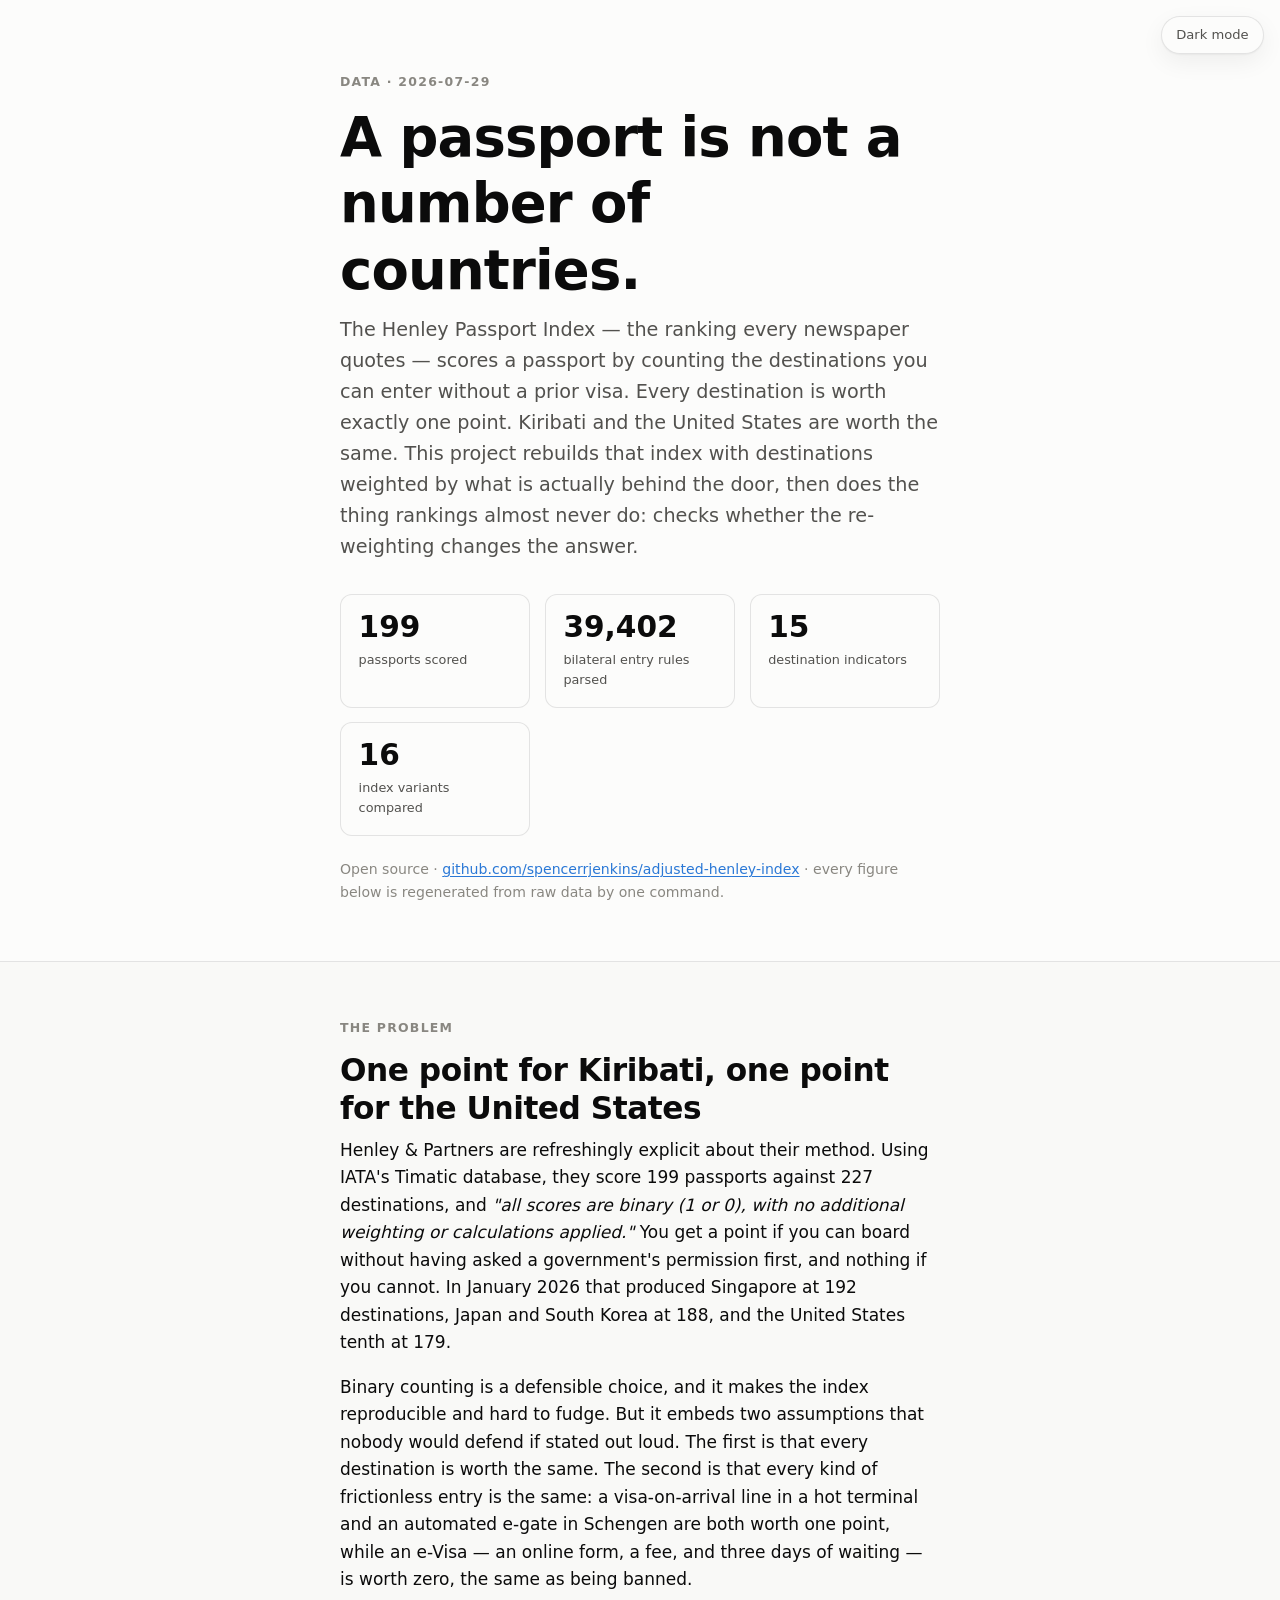
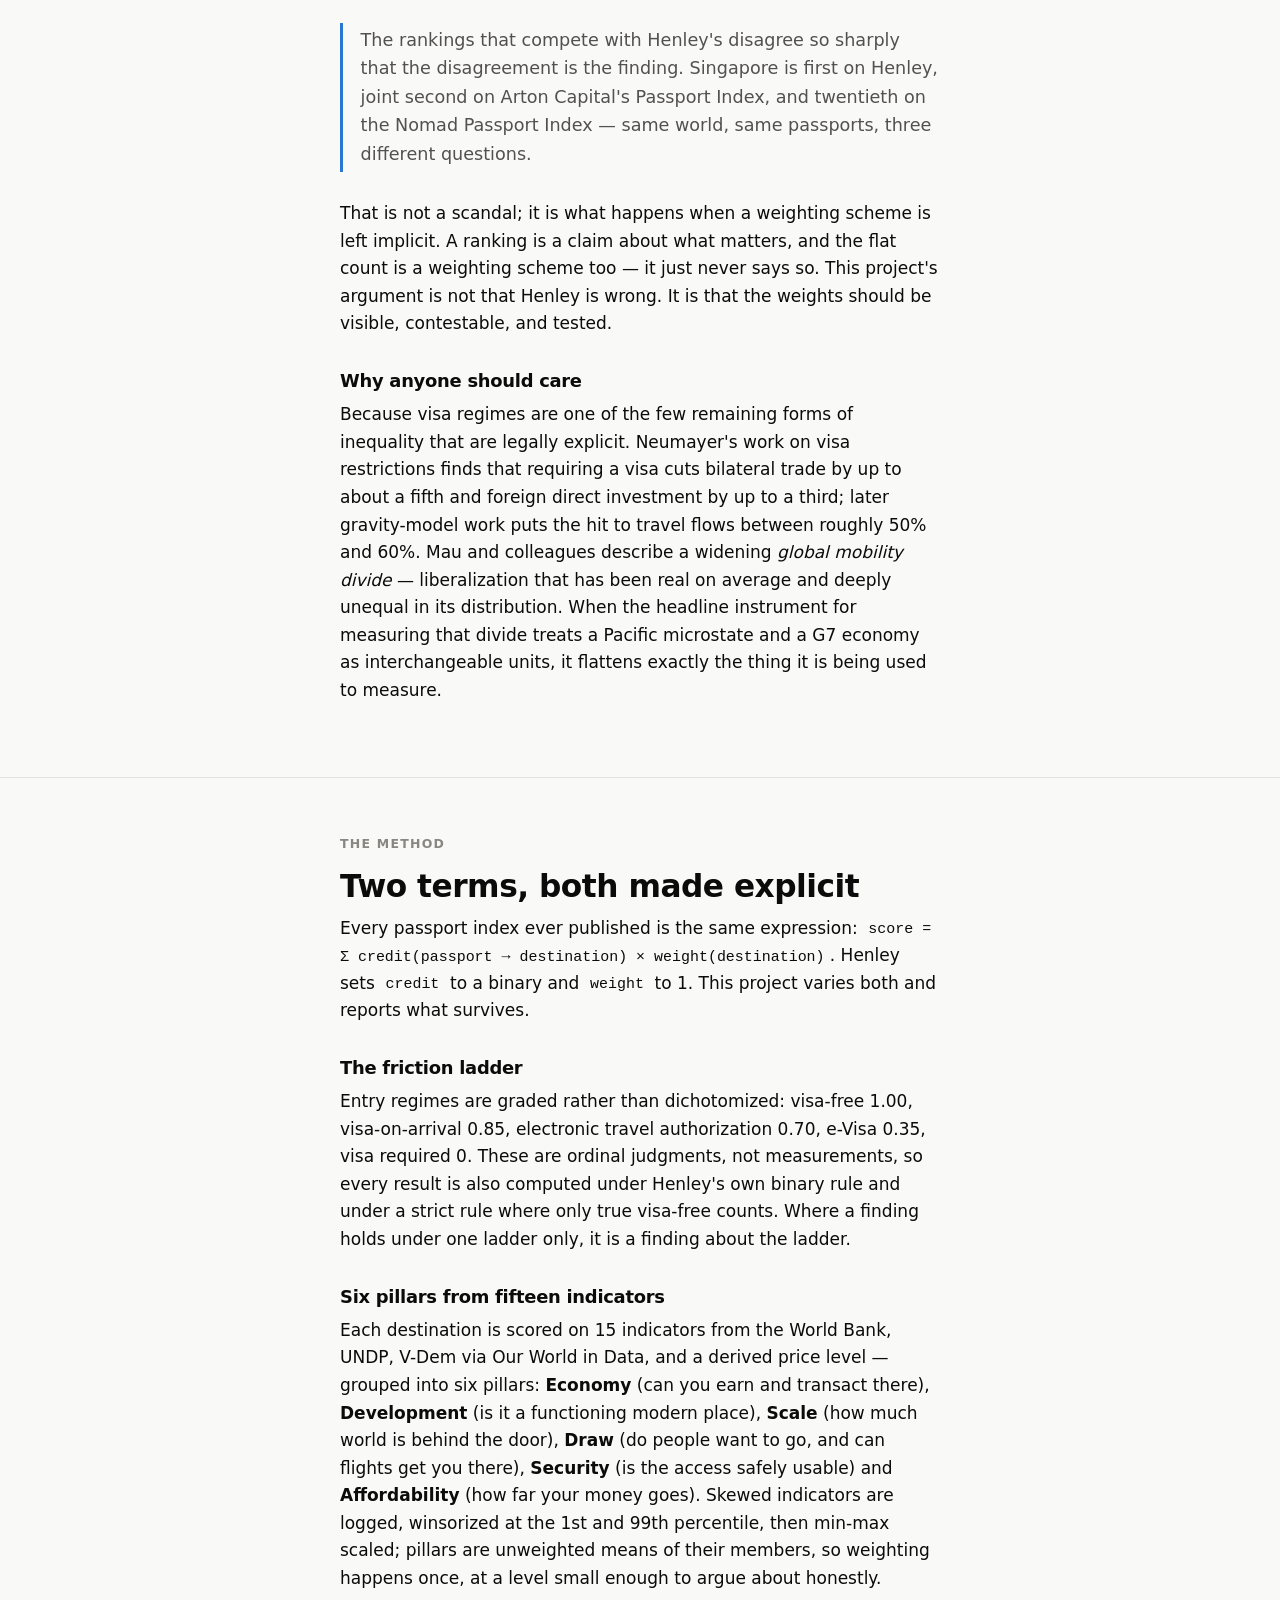
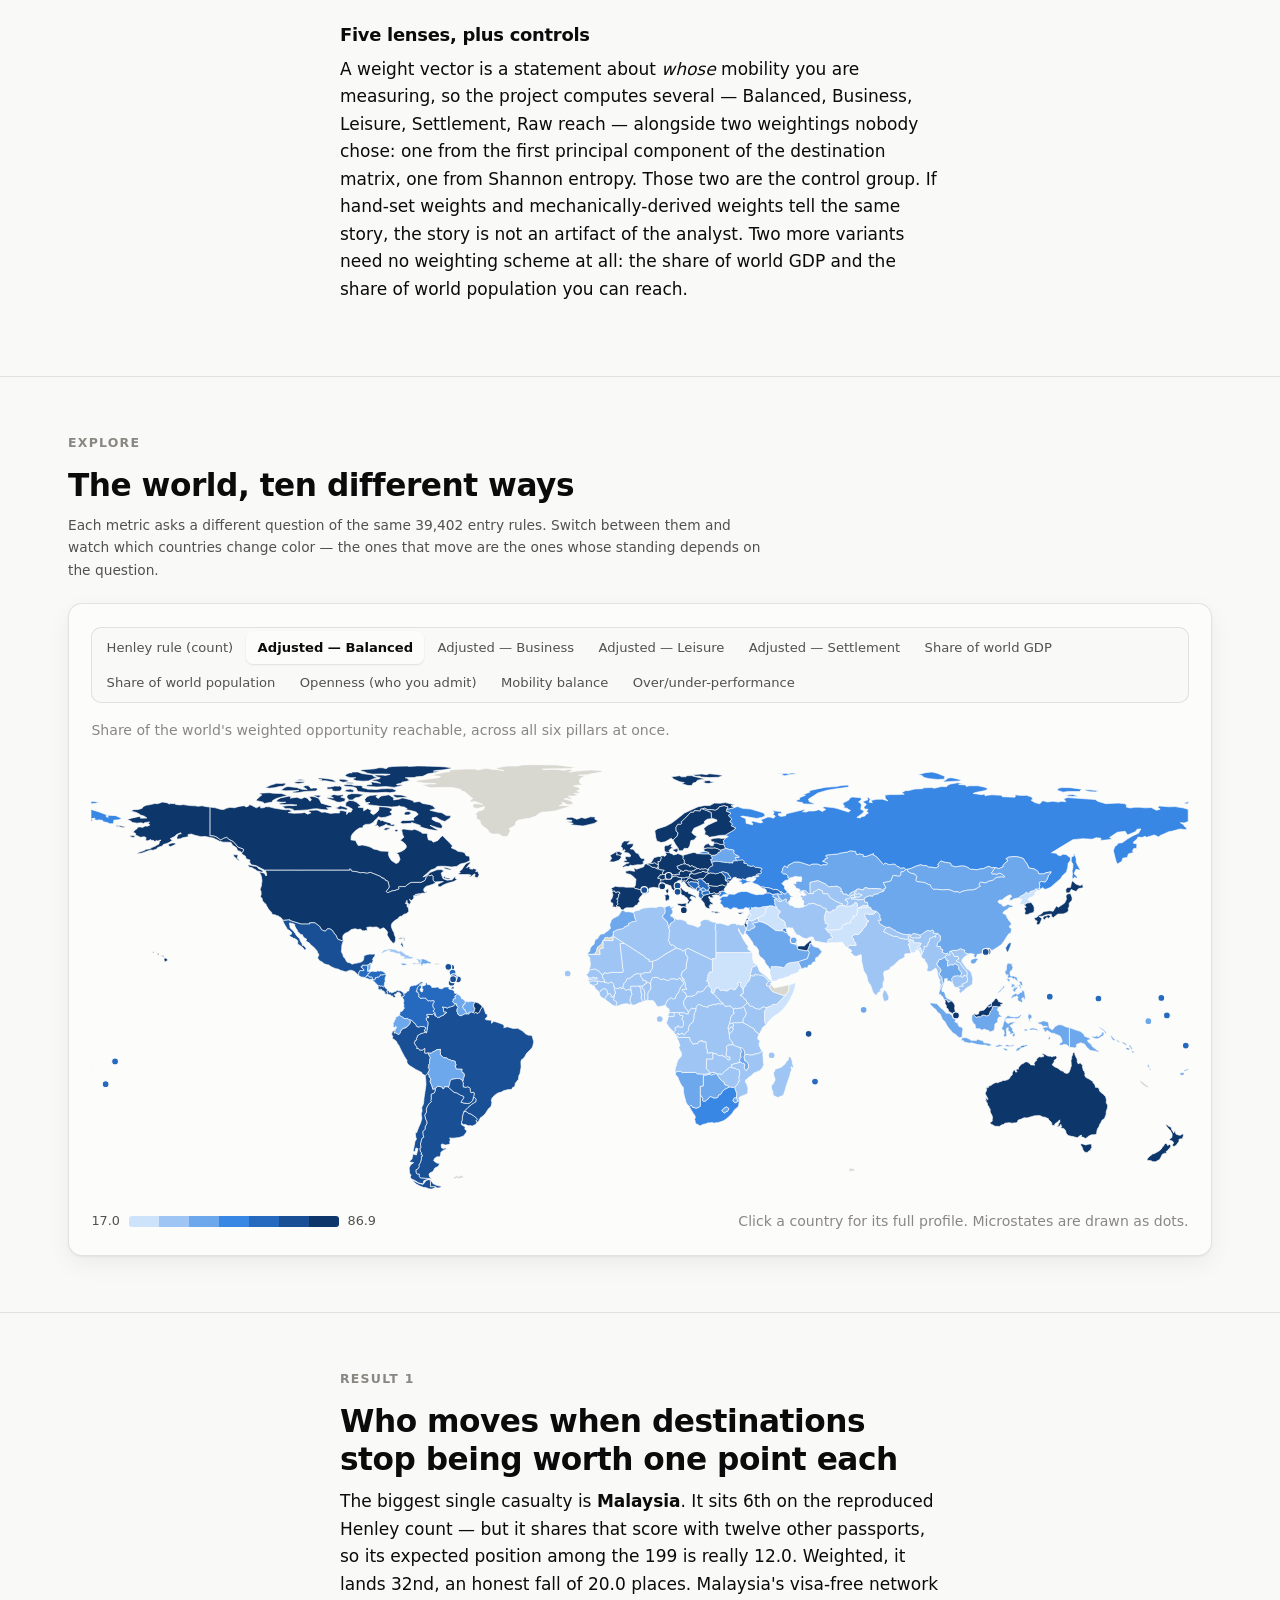
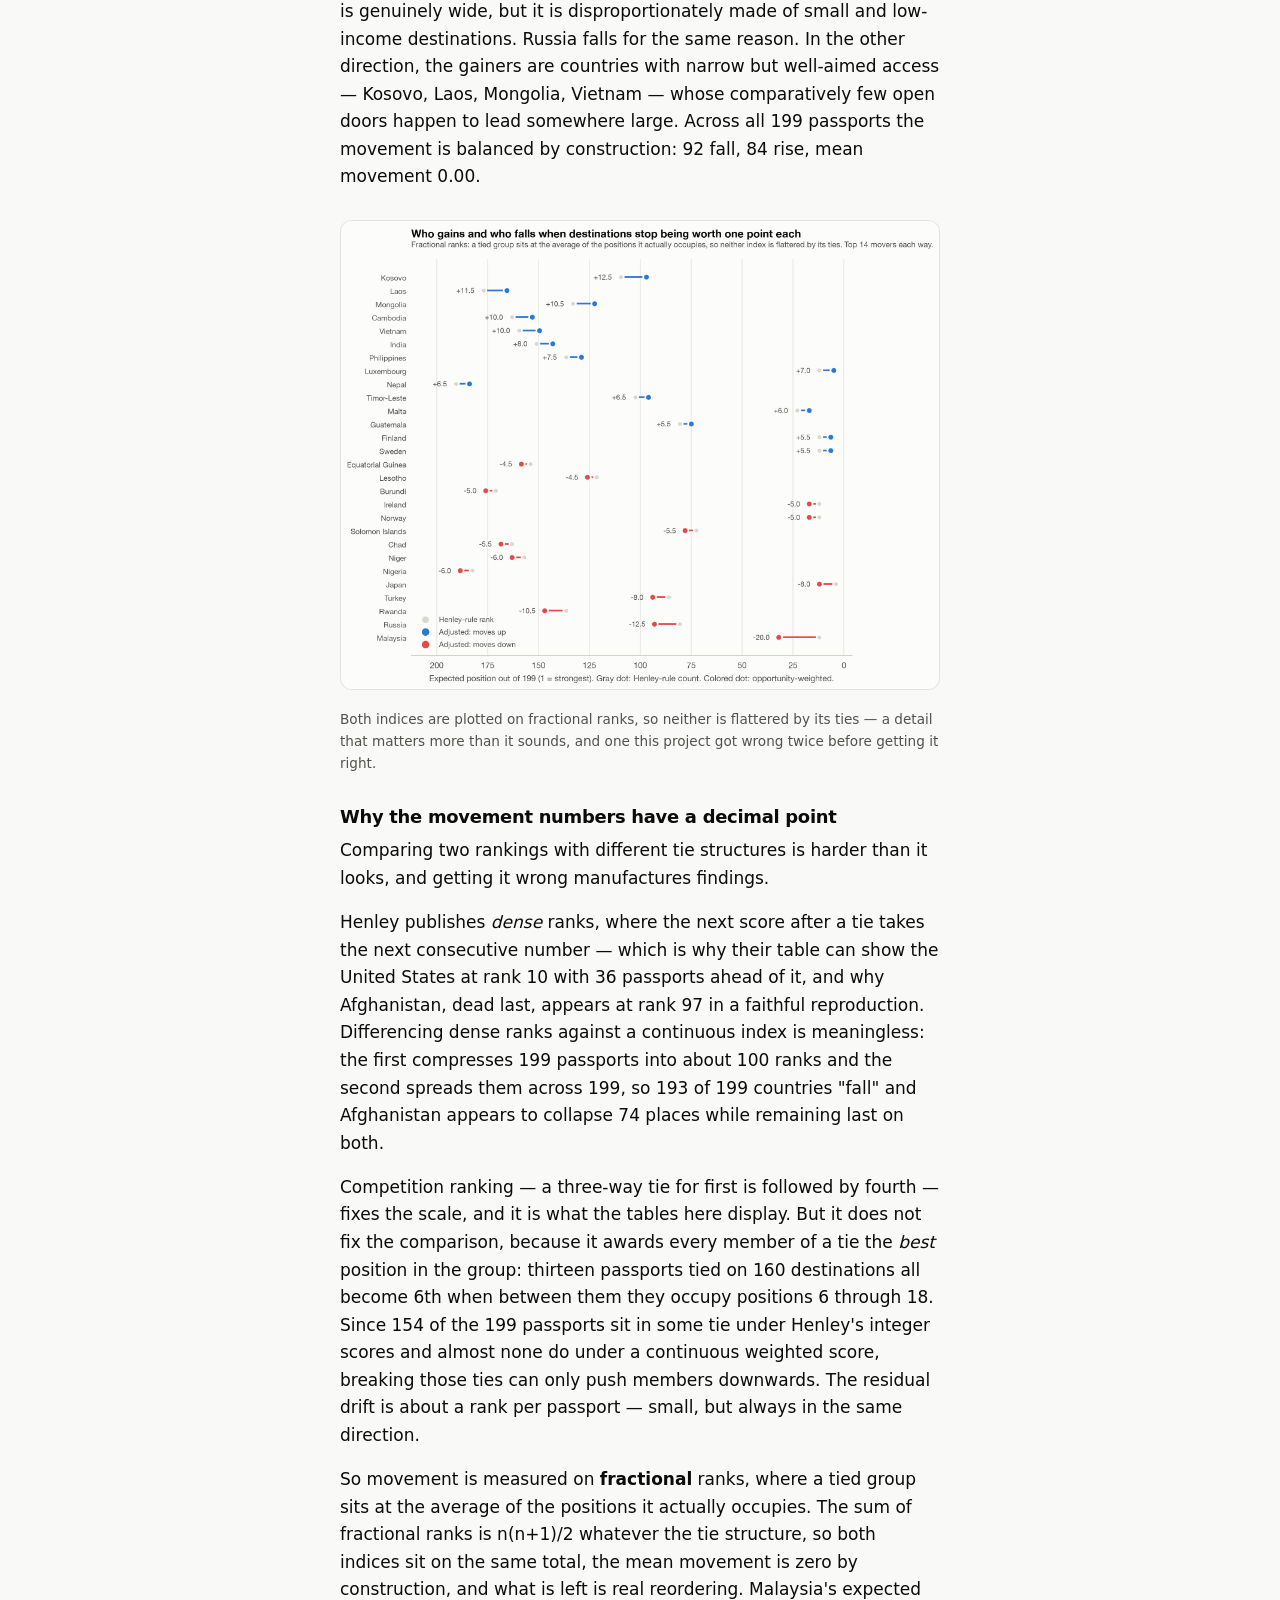
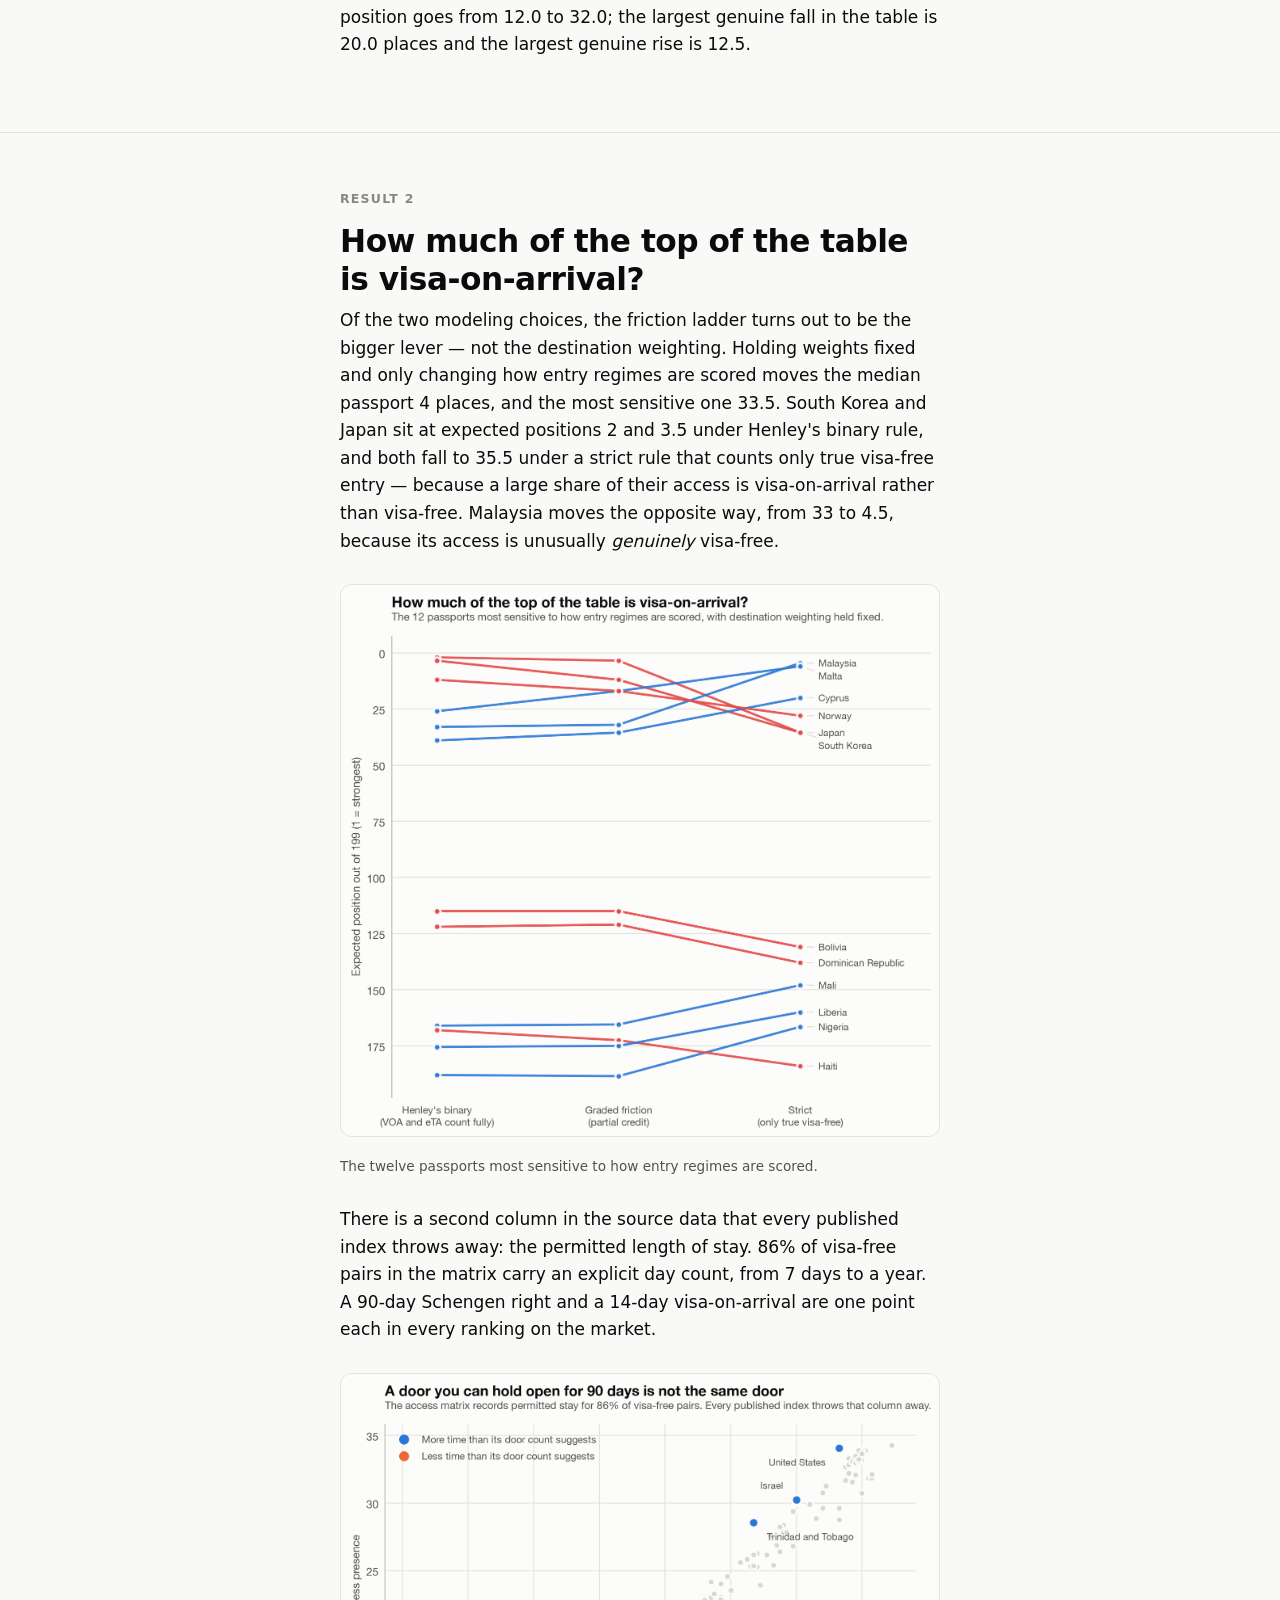
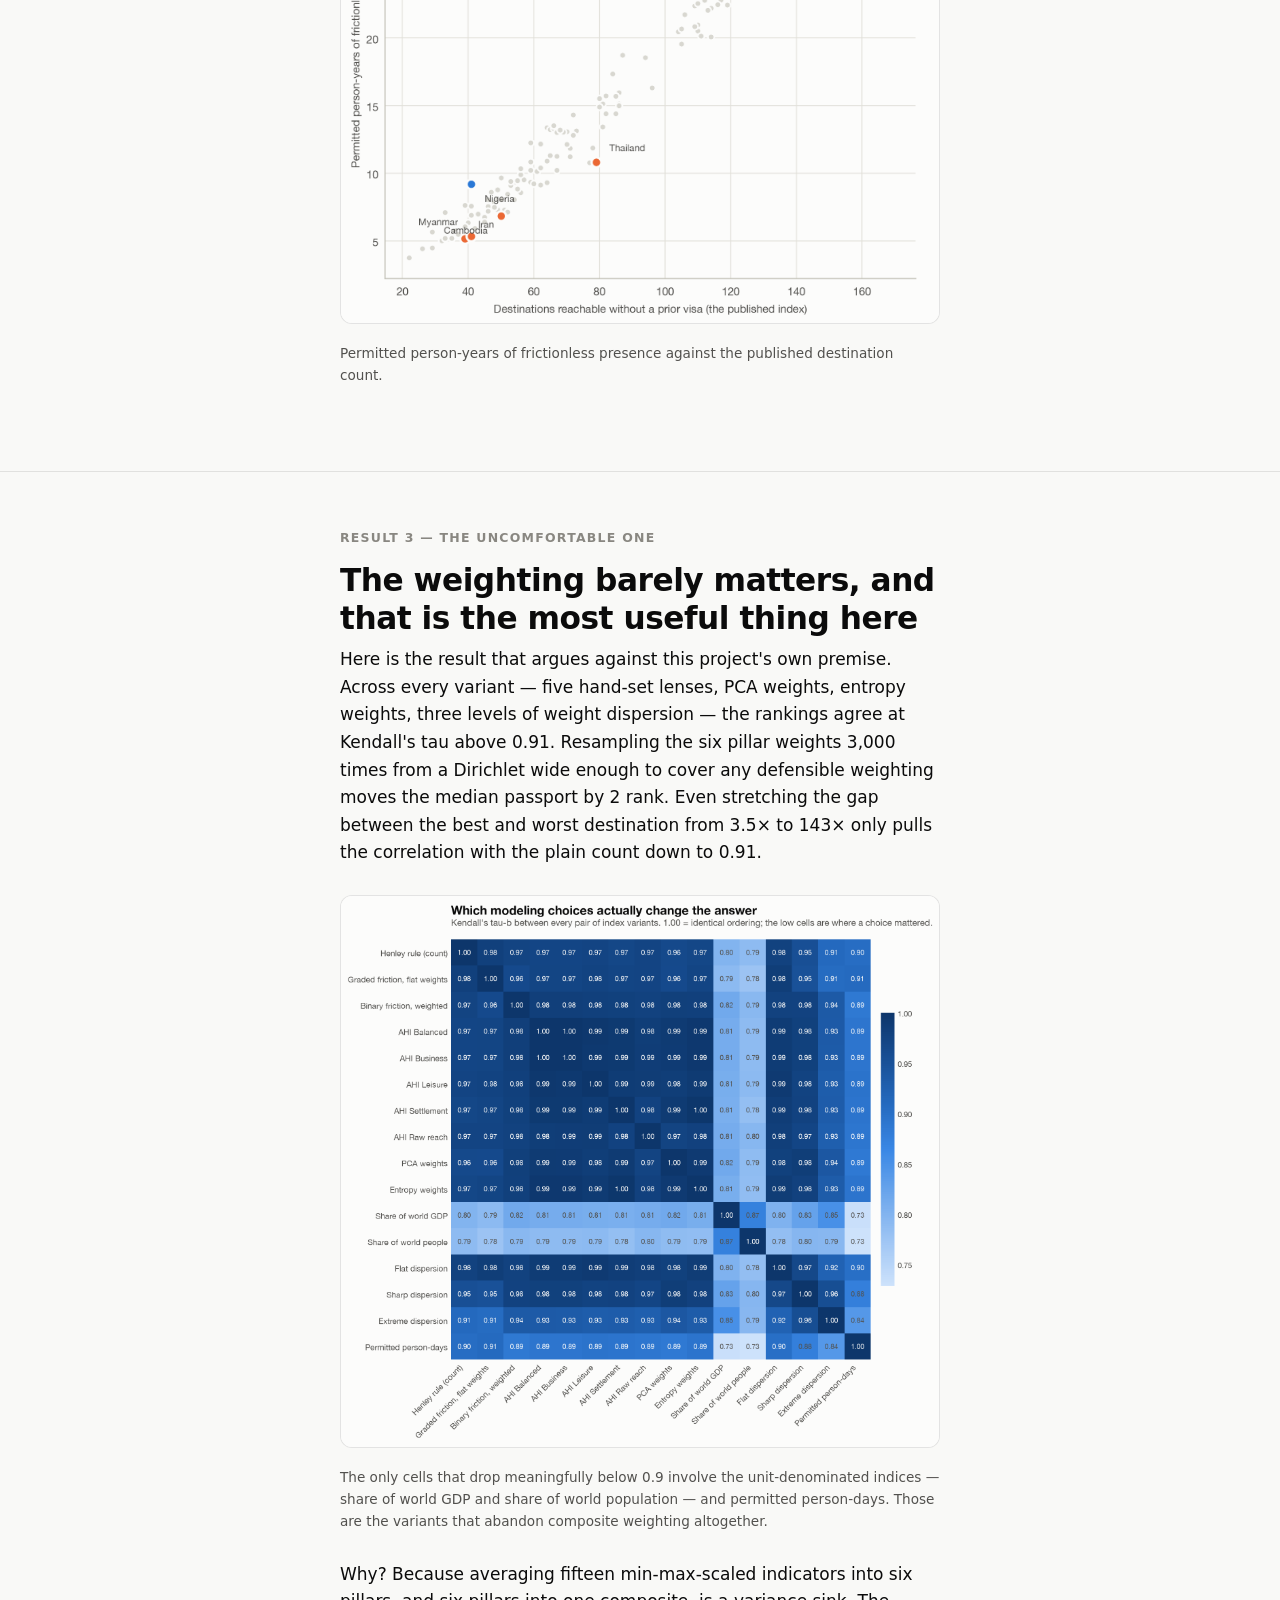
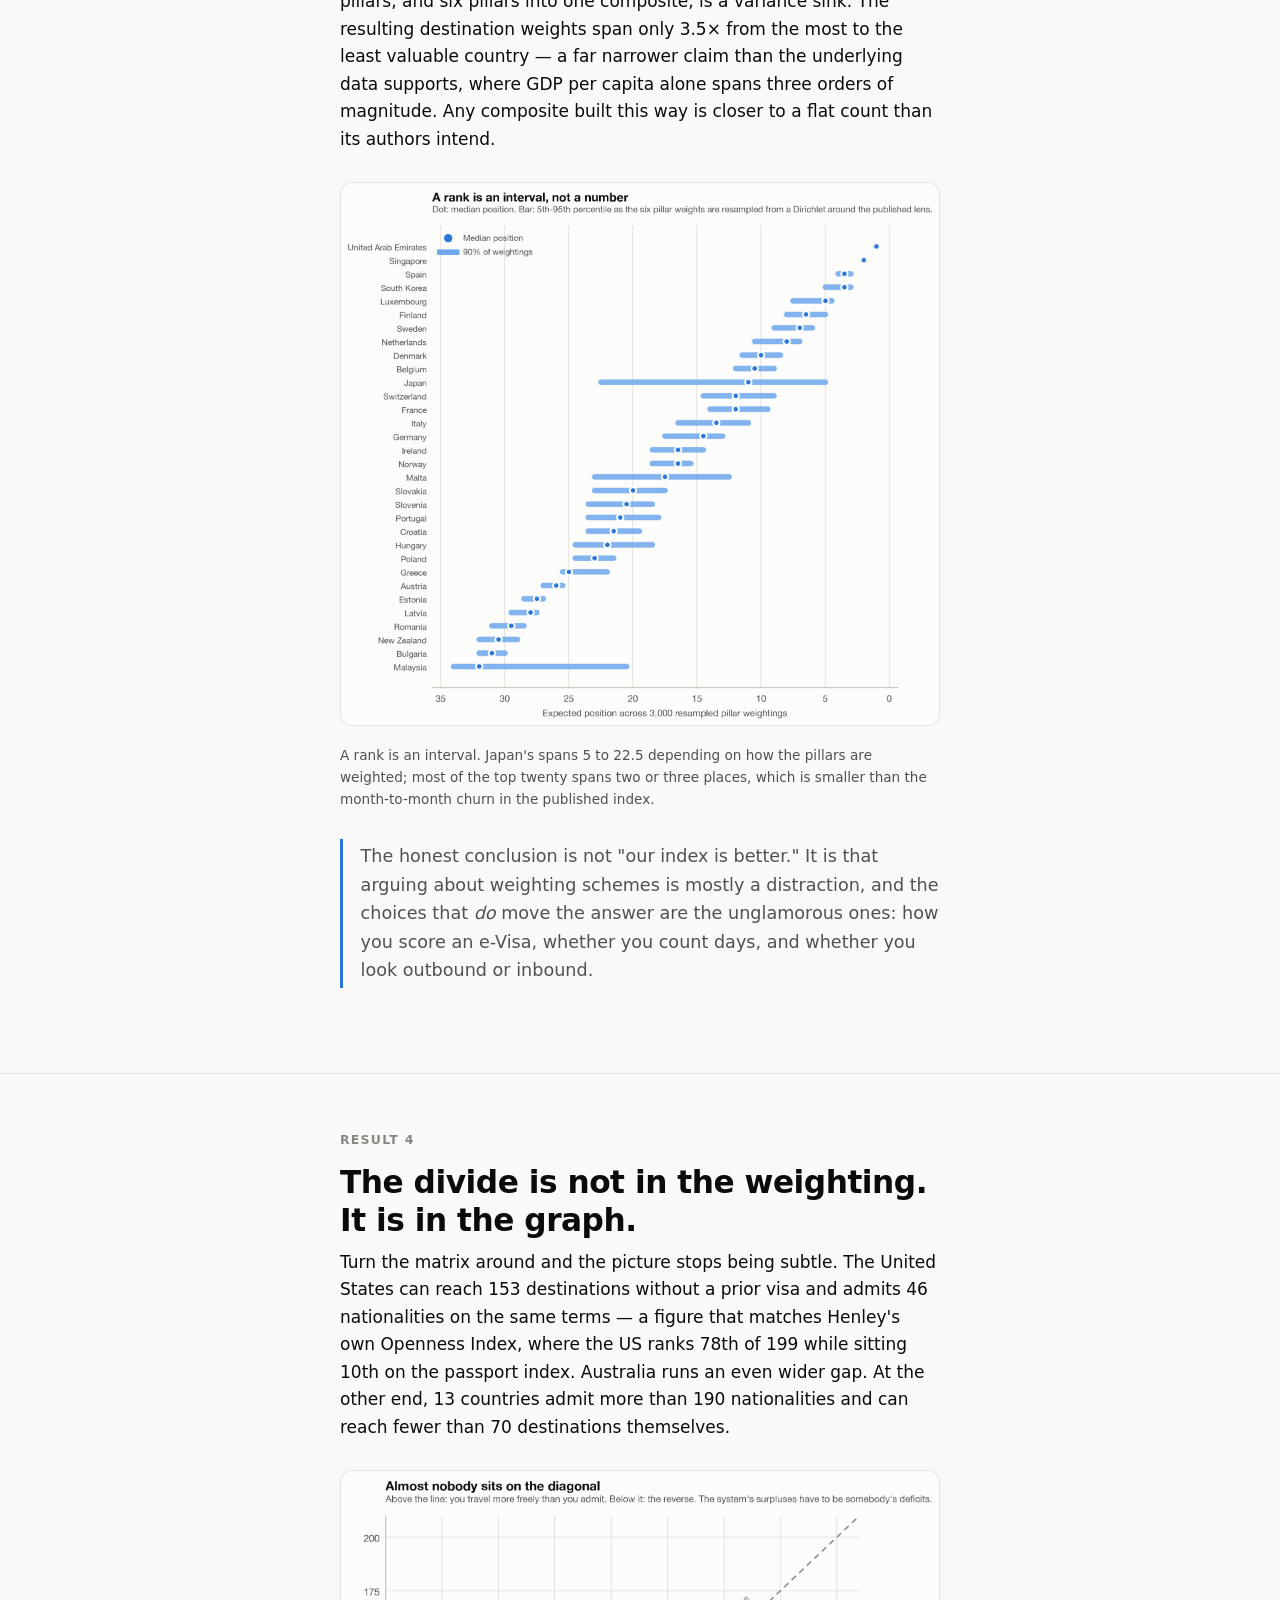
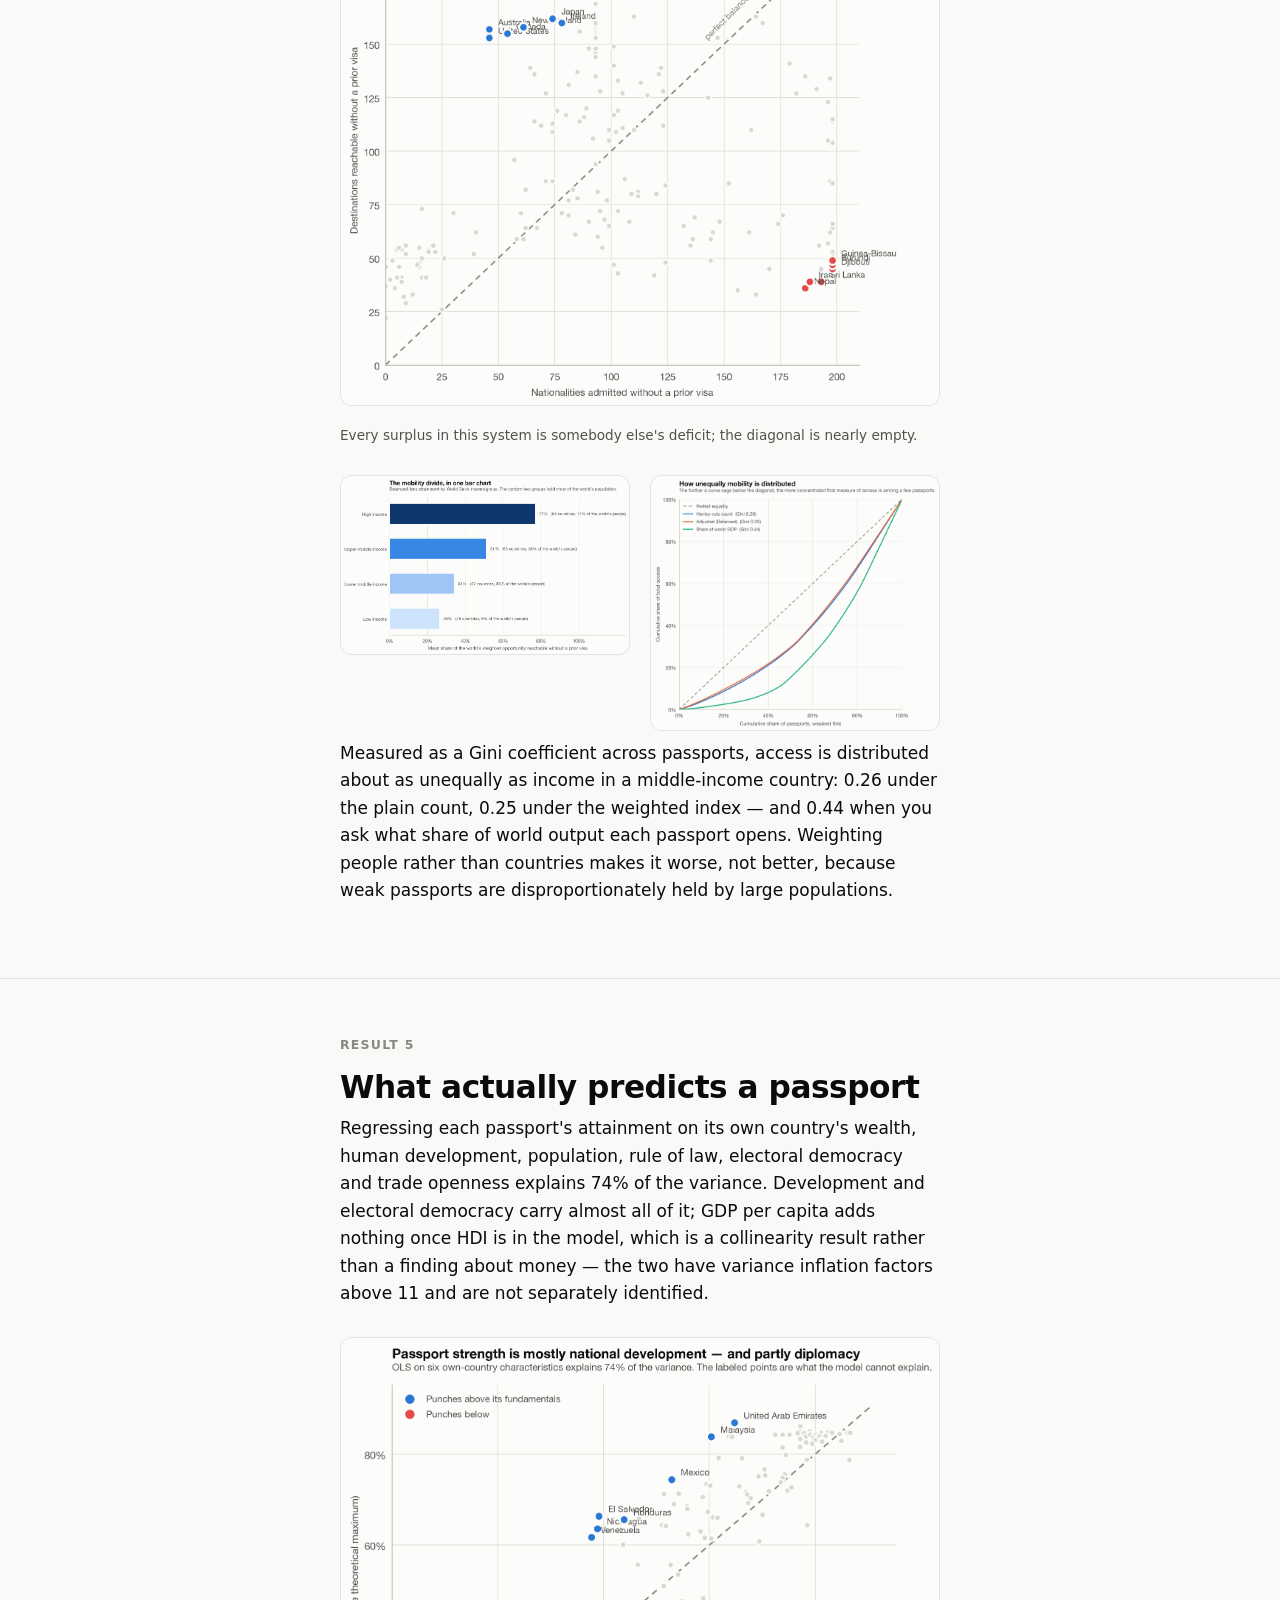
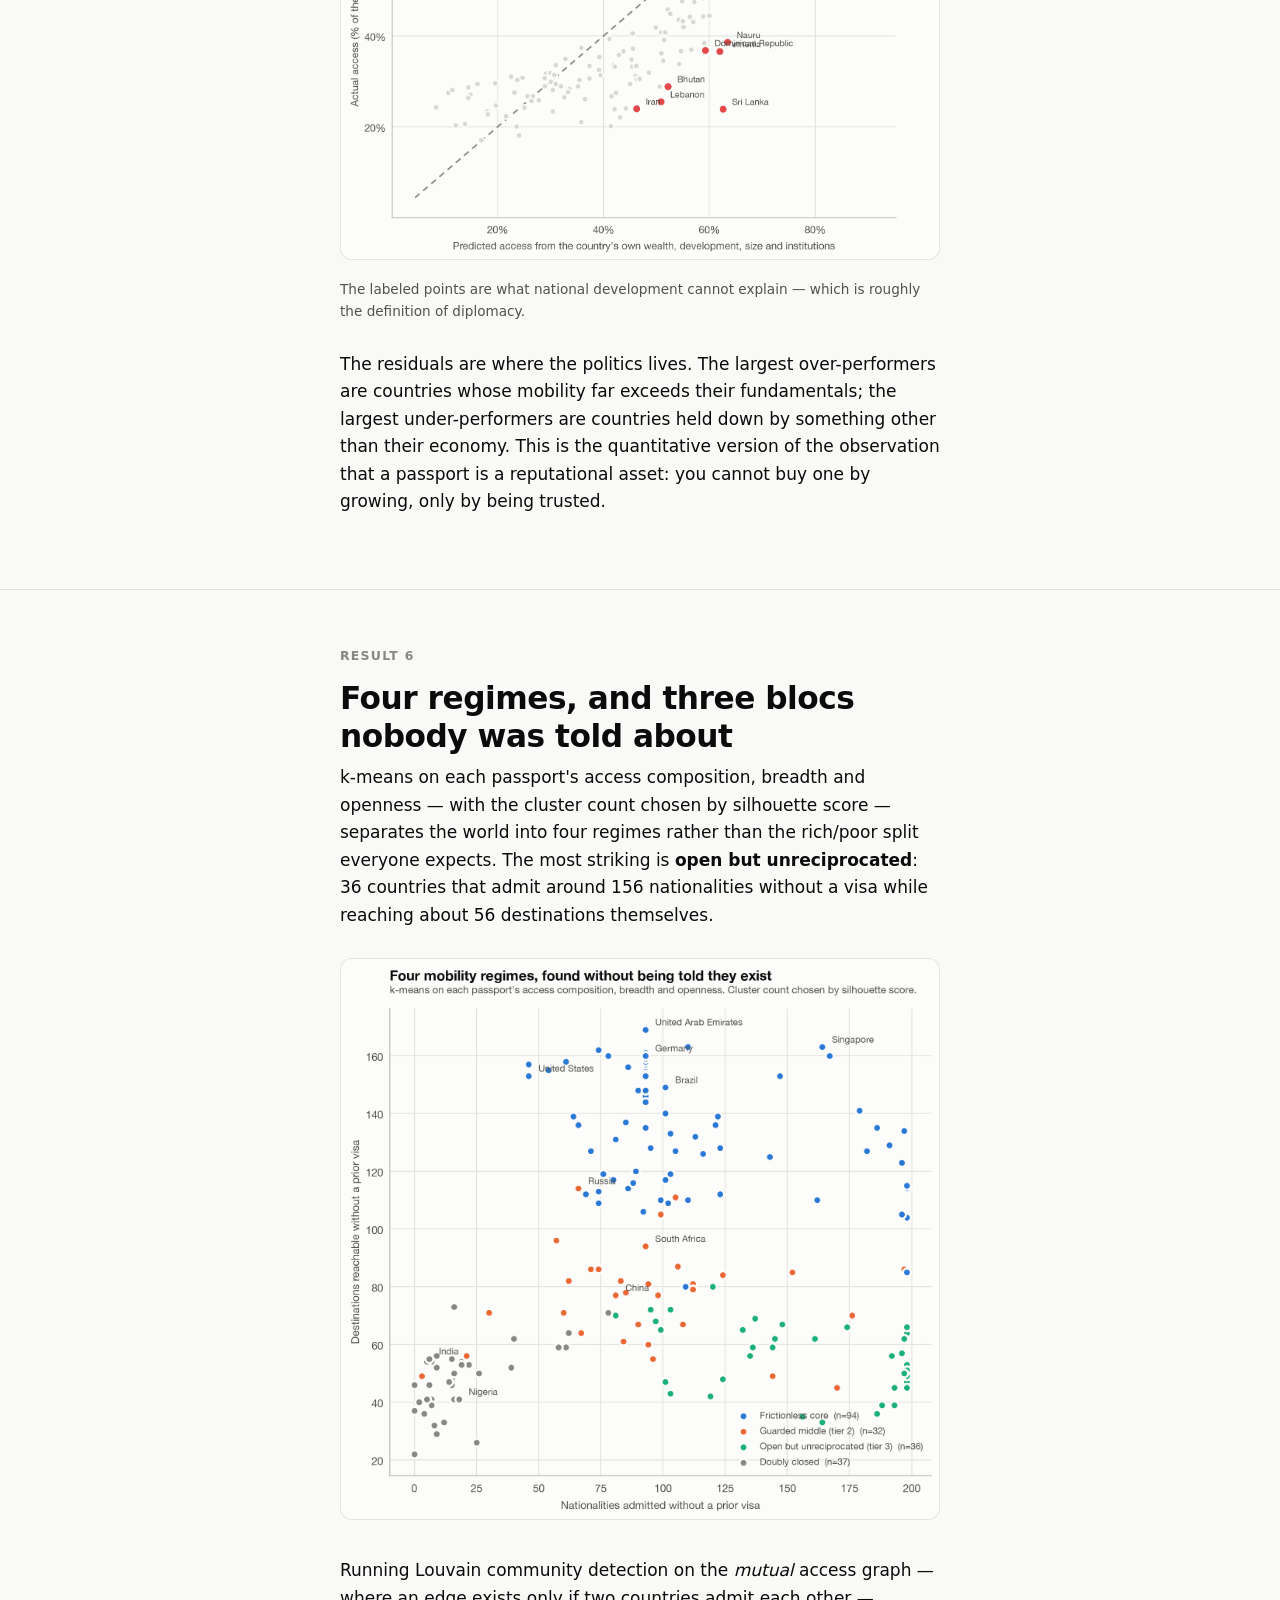
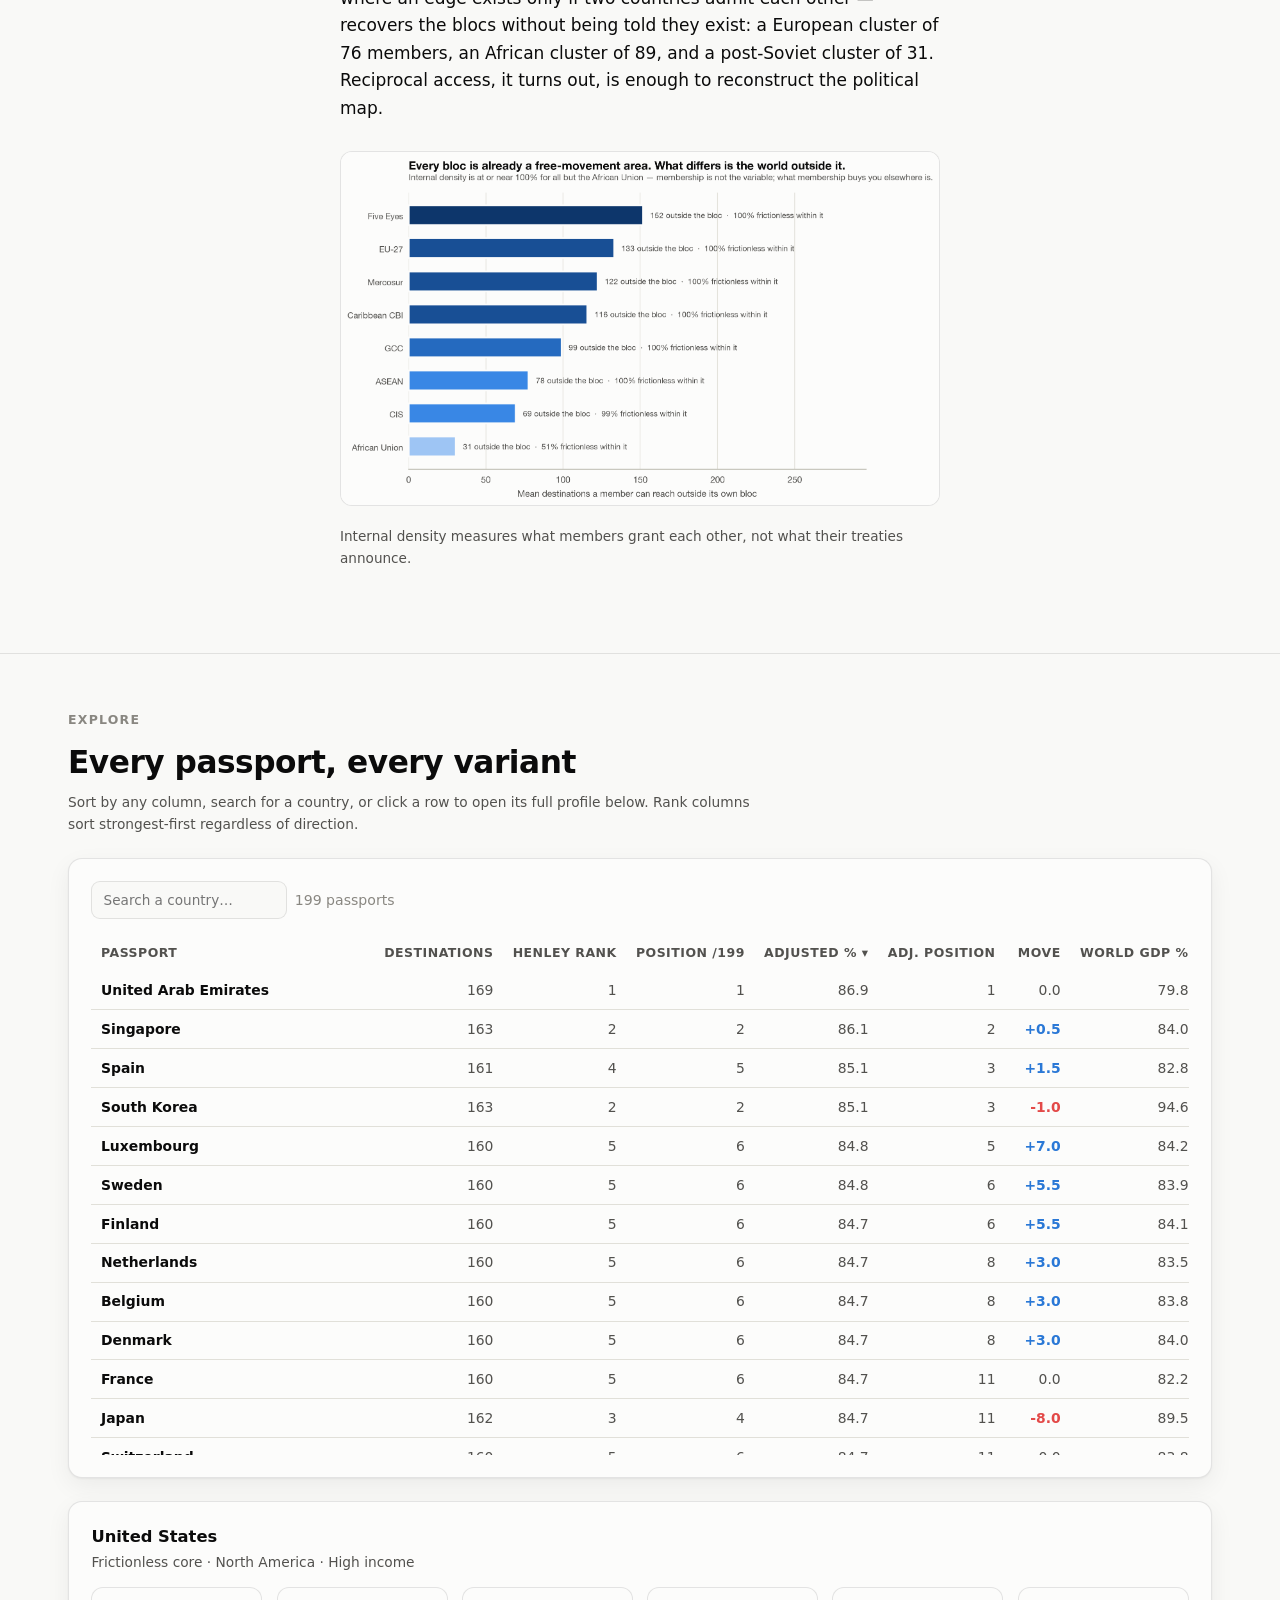
==== commit b9b49f2f: "Extend the fractional-rank basis to every rank comparison, not just movement The first pass fixed ra" ====
--- a/docs/index.html
+++ b/docs/index.html
@@ -485,12 +485,13 @@
     <p>
       Of the two modeling choices, the friction ladder turns out to be the bigger lever —
       not the destination weighting. Holding weights fixed and only changing how entry
-      regimes are scored moves the median passport 4 places and the most
-      sensitive one 33. South Korea and Japan sit in the top three under
-      Henley's binary rule and fall to the mid-thirties under a strict rule that counts
-      only true visa-free entry, because a large share of their access is
-      visa-on-arrival. Malaysia moves the opposite way, from 33rd to
-      4th, because its access is unusually <em>genuinely</em> visa-free.
+      regimes are scored moves the median passport 4 places, and the most
+      sensitive one 33.5. South Korea and Japan sit at expected positions
+      2 and 3.5 under Henley's binary rule, and both fall to
+      35.5 under a strict rule that counts only true visa-free entry — because
+      a large share of their access is visa-on-arrival rather than visa-free. Malaysia
+      moves the opposite way, from 33 to 4.5, because its access
+      is unusually <em>genuinely</em> visa-free.
     </p>
     <figure>
       <picture>
@@ -554,7 +555,7 @@
         <img data-light="figures/03_monte_carlo_ranks.light.png" data-dark="figures/03_monte_carlo_ranks.dark.png" src="figures/03_monte_carlo_ranks.light.png" alt="Rank intervals for the top 32 passports across 3,000 resampled weightings.">
       </picture>
       <figcaption>
-        A rank is an interval. Japan's spans 5 to 20 depending on how
+        A rank is an interval. Japan's spans 5 to 22.5 depending on how
         the pillars are weighted; most of the top twenty spans two or three places, which
         is smaller than the month-to-month churn in the published index.
       </figcaption>
@@ -845,7 +846,7 @@
       Court of Justice of the EU, Commission v. Malta (April 2025).
     </p>
     <p>
-      Generated 2026-07-29 00:48:09 UTC · pipeline runtime 2.3s ·
+      Generated 2026-07-29 01:04:10 UTC · pipeline runtime 2.2s ·
       <a href="https://github.com/spencerrjenkins/adjusted-henley-index">source and full methodology</a>
     </p>
   </div>
@@ -1041,7 +1042,7 @@
 window.WORLD_VIEWBOX = WORLD_VIEWBOX;
 </script>
 <script>window.AHI_MARKERS = {"AND": [504.22, 131.92], "ATG": [328.33, 202.61], "BHR": [640.42, 177.69], "BRB": [334.44, 213.36], "COM": [620.36, 282.5], "CPV": [434.44, 208.0], "DMA": [329.53, 207.19], "FSM": [918.19, 230.78], "GRD": [328.67, 216.36], "HKG": [817.14, 188.11], "KIR": [980.56, 246.25], "KNA": [325.69, 201.94], "LCA": [330.61, 211.36], "LIE": [526.47, 119.06], "MAC": [815.42, 188.33], "MCO": [520.61, 128.53], "MDV": [704.17, 241.11], "MHL": [975.5, 230.28], "MLT": [540.31, 150.28], "MUS": [659.86, 306.53], "NRU": [963.69, 251.44], "PLW": [873.83, 229.17], "SGP": [788.33, 246.25], "SMR": [534.61, 127.94], "STP": [518.33, 249.47], "SYC": [654.03, 263.0], "TON": [13.33, 308.89], "TUV": [997.78, 273.67], "VAT": [534.58, 133.61], "VCT": [330.0, 213.19], "WSM": [21.94, 288.19]};</script>
-<script>window.AHI_DATA = {"meta":{"generated_at":"2026-07-29 00:48:09 UTC","n_passports":199,"n_destinations":199,"n_edges":39402,"n_indicators":15,"n_pillars":6,"n_lenses":5,"headline_lens":"balanced","default_ladder":"graded","runtime_seconds":2.3},"countries":{"AFG":{"iso":"AFG","name":"Afghanistan","region":"Middle East, North Africa, Afghanistan & Pakistan","incomeGroup":"Low income","henleyScore":22,"henleyRank":97,"henleyPos":199,"henleyFrac":199.0,"balancedFrac":199.0,"lenses":{"balanced":17.04,"business":16.89,"leisure":17.76,"settlement":16.52,"reach":17.63},"pos":{"balanced":199,"business":199,"leisure":199,"settlement":199,"reach":199,"gdpShare":199,"popShare":199,"stayDays":199},"gdpShare":0.76,"popShare":3.01,"stayDays":1374,"reaches":22,"admits":0,"balance":22,"reciprocated":0.0,"mcMedian":199,"mcLow":199,"mcHigh":199,"clusterLabel":"Doubly closed","predicted":16.82,"residual":0.22,"pillars":{"economy":{"att":16.71,"tilt":-0.75},"development":{"att":14.79,"tilt":-2.67},"scale":{"att":18.12,"tilt":0.66},"draw":{"att":17.22,"tilt":-0.24},"security":{"att":17.1,"tilt":-0.36},"cost":{"att":20.82,"tilt":3.36}}},"AGO":{"iso":"AGO","name":"Angola","region":"Sub-Saharan Africa ","incomeGroup":"Lower middle income","henleyScore":47,"henleyRank":82,"henleyPos":170,"henleyFrac":171.0,"balancedFrac":167.0,"lenses":{"balanced":27.65,"business":27.41,"leisure":28.92,"settlement":26.68,"reach":28.86},"pos":{"balanced":167,"business":167,"leisure":167,"settlement":168,"reach":169,"gdpShare":177,"popShare":170,"stayDays":168},"gdpShare":5.26,"popShare":13.93,"stayDays":2877,"reaches":47,"admits":101,"balance":-54,"reciprocated":44.7,"mcMedian":167,"mcLow":167,"mcHigh":169,"clusterLabel":"Open but unreciprocated (tier 3)","predicted":33.23,"residual":-5.58,"pillars":{"economy":{"att":26.86,"tilt":-1.54},"development":{"att":23.65,"tilt":-4.75},"scale":{"att":29.99,"tilt":1.59},"draw":{"att":28.07,"tilt":-0.33},"security":{"att":27.56,"tilt":-0.84},"cost":{"att":34.29,"tilt":5.89}}},"ALB":{"iso":"ALB","name":"Albania","region":"Europe & Central Asia","incomeGroup":"Upper middle income","henleyScore":106,"henleyRank":43,"henleyPos":92,"henleyFrac":92.0,"balancedFrac":89.0,"lenses":{"balanced":61.64,"business":61.68,"leisure":60.67,"settlement":63.28,"reach":58.67},"pos":{"balanced":89,"business":88,"leisure":89,"settlement":89,"reach":88,"gdpShare":65,"popShare":70,"stayDays":87},"gdpShare":54.25,"popShare":45.52,"stayDays":7938,"reaches":106,"admits":92,"balance":14,"reciprocated":64.2,"mcMedian":89,"mcLow":88,"mcHigh":90,"clusterLabel":"Frictionless core","predicted":59.04,"residual":2.6,"pillars":{"economy":{"att":62.47,"tilt":1.98},"development":{"att":64.64,"tilt":4.15},"scale":{"att":55.46,"tilt":-5.03},"draw":{"att":60.88,"tilt":0.39},"security":{"att":63.88,"tilt":3.39},"cost":{"att":55.59,"tilt":-4.9}}},"AND":{"iso":"AND","name":"Andorra","region":"Europe & Central Asia","incomeGroup":"High income","henleyScore":146,"henleyRank":14,"henleyPos":47,"henleyFrac":47.0,"balancedFrac":47.0,"lenses":{"balanced":78.78,"business":78.8,"leisure":77.84,"settlement":80.27,"reach":75.91},"pos":{"balanced":47,"business":47,"leisure":48,"settlement":47,"reach":46,"gdpShare":3,"popShare":34,"stayDays":50},"gdpShare":86.22,"popShare":62.74,"stayDays":10528,"reaches":146,"admits":93,"balance":53,"reciprocated":59.6,"mcMedian":47,"mcLow":46,"mcHigh":47,"clusterLabel":"Frictionless core","predicted":78.4,"residual":0.38,"pillars":{"economy":{"att":79.02,"tilt":1.63},"development":{"att":82.38,"tilt":4.99},"scale":{"att":73.28,"tilt":-4.11},"draw":{"att":78.73,"tilt":1.34},"security":{"att":80.04,"tilt":2.65},"cost":{"att":70.9,"tilt":-6.49}}},"ARE":{"iso":"ARE","name":"United Arab Emirates","region":"Middle East, North Africa, Afghanistan & Pakistan","incomeGroup":"High income","henleyScore":169,"henleyRank":1,"henleyPos":1,"henleyFrac":1.0,"balancedFrac":1.0,"lenses":{"balanced":86.9,"business":86.86,"leisure":86.21,"settlement":88.14,"reach":84.62},"pos":{"balanced":1,"business":1,"leisure":1,"settlement":1,"reach":1,"gdpShare":36,"popShare":2,"stayDays":1},"gdpShare":79.8,"popShare":84.28,"stayDays":12510,"reaches":169,"admits":93,"balance":76,"reciprocated":53.8,"mcMedian":1,"mcLow":1,"mcHigh":1,"clusterLabel":"Frictionless core","predicted":64.72,"residual":22.18,"pillars":{"economy":{"att":86.73,"tilt":0.93},"development":{"att":89.38,"tilt":3.58},"scale":{"att":82.15,"tilt":-3.65},"draw":{"att":86.04,"tilt":0.24},"security":{"att":88.01,"tilt":2.21},"cost":{"att":82.49,"tilt":-3.31}}},"ARG":{"iso":"ARG","name":"Argentina","region":"Latin America & Caribbean ","incomeGroup":"Upper middle income","henleyScore":148,"henleyRank":13,"henleyPos":45,"henleyFrac":45.5,"balancedFrac":46.0,"lenses":{"balanced":79.16,"business":79.1,"leisure":78.28,"settlement":80.68,"reach":76.32},"pos":{"balanced":46,"business":45,"leisure":45,"settlement":46,"reach":45,"gdpShare":45,"popShare":44,"stayDays":42},"gdpShare":66.81,"popShare":58.59,"stayDays":11228,"reaches":148,"admits":90,"balance":58,"reciprocated":58.8,"mcMedian":46,"mcLow":45,"mcHigh":46,"clusterLabel":"Frictionless core","predicted":66.14,"residual":13.02,"pillars":{"economy":{"att":79.49,"tilt":1.62},"development":{"att":82.73,"tilt":4.86},"scale":{"att":73.14,"tilt":-4.73},"draw":{"att":78.6,"tilt":0.73},"security":{"att":80.31,"tilt":2.44},"cost":{"att":72.94,"tilt":-4.93}}},"ARM":{"iso":"ARM","name":"Armenia","region":"Europe & Central Asia","incomeGroup":"Upper middle income","henleyScore":67,"henleyRank":64,"henleyPos":125,"henleyFrac":126.0,"balancedFrac":124.0,"lenses":{"balanced":36.62,"business":36.27,"leisure":37.53,"settlement":35.78,"reach":37.32},"pos":{"balanced":124,"business":123,"leisure":125,"settlement":122,"reach":124,"gdpShare":96,"popShare":81,"stayDays":130},"gdpShare":38.99,"popShare":40.34,"stayDays":4113,"reaches":67,"admits":90,"balance":-23,"reciprocated":49.3,"mcMedian":123,"mcLow":120,"mcHigh":125,"clusterLabel":"Guarded middle (tier 2)","predicted":61.9,"residual":-25.28,"pillars":{"economy":{"att":36.05,"tilt":-1.0},"development":{"att":35.85,"tilt":-1.2},"scale":{"att":37.96,"tilt":0.91},"draw":{"att":37.6,"tilt":0.55},"security":{"att":33.62,"tilt":-3.43},"cost":{"att":41.22,"tilt":4.17}}},"ATG":{"iso":"ATG","name":"Antigua and Barbuda","region":"Latin America & Caribbean ","incomeGroup":"High income","henleyScore":132,"henleyRank":24,"henleyPos":60,"henleyFrac":60.0,"balancedFrac":60.0,"lenses":{"balanced":72.03,"business":71.98,"leisure":71.31,"settlement":73.61,"reach":69.15},"pos":{"balanced":60,"business":60,"leisure":60,"settlement":60,"reach":60,"gdpShare":62,"popShare":58,"stayDays":57},"gdpShare":56.56,"popShare":48.49,"stayDays":10077,"reaches":132,"admits":113,"balance":19,"reciprocated":72.0,"mcMedian":60,"mcLow":60,"mcHigh":62,"clusterLabel":"Frictionless core","predicted":74.75,"residual":-2.72,"pillars":{"economy":{"att":72.36,"tilt":1.25},"development":{"att":74.63,"tilt":3.52},"scale":{"att":66.5,"tilt":-4.61},"draw":{"att":71.26,"tilt":0.15},"security":{"att":74.31,"tilt":3.2},"cost":{"att":67.61,"tilt":-3.5}}},"AUS":{"iso":"AUS","name":"Australia","region":"East Asia & Pacific","incomeGroup":"High income","henleyScore":157,"henleyRank":8,"henleyPos":34,"henleyFrac":34.5,"balancedFrac":35.5,"lenses":{"balanced":83.17,"business":83.08,"leisure":82.2,"settlement":85.03,"reach":79.75},"pos":{"balanced":35,"business":35,"leisure":36,"settlement":35,"reach":36,"gdpShare":35,"popShare":39,"stayDays":40},"gdpShare":80.05,"popShare":60.45,"stayDays":11517,"reaches":157,"admits":46,"balance":111,"reciprocated":29.3,"mcMedian":35,"mcLow":35,"mcHigh":36,"clusterLabel":"Frictionless core","predicted":81.23,"residual":1.94,"pillars":{"economy":{"att":83.1,"tilt":1.38},"development":{"att":86.66,"tilt":4.94},"scale":{"att":76.39,"tilt":-5.33},"draw":{"att":82.37,"tilt":0.65},"security":{"att":85.36,"tilt":3.64},"cost":{"att":76.42,"tilt":-5.3}}},"AUT":{"iso":"AUT","name":"Austria","region":"Europe & Central Asia","incomeGroup":"High income","henleyScore":159,"henleyRank":6,"henleyPos":19,"henleyFrac":23.0,"balancedFrac":26.0,"lenses":{"balanced":84.25,"business":84.16,"leisure":83.31,"settlement":86.16,"reach":80.78},"pos":{"balanced":26,"business":26,"leisure":27,"settlement":25,"reach":27,"gdpShare":29,"popShare":27,"stayDays":14},"gdpShare":83.04,"popShare":63.27,"stayDays":12234,"reaches":159,"admits":93,"balance":66,"reciprocated":58.5,"mcMedian":26,"mcLow":25,"mcHigh":27,"clusterLabel":"Frictionless core","predicted":79.9,"residual":4.35,"pillars":{"economy":{"att":84.06,"tilt":1.22},"development":{"att":87.83,"tilt":4.99},"scale":{"att":77.54,"tilt":-5.3},"draw":{"att":83.35,"tilt":0.51},"security":{"att":86.63,"tilt":3.79},"cost":{"att":77.62,"tilt":-5.22}}},"AZE":{"iso":"AZE","name":"Azerbaijan","region":"Europe & Central Asia","incomeGroup":"Upper middle income","henleyScore":71,"henleyRank":60,"henleyPos":118,"henleyFrac":119.0,"balancedFrac":119.0,"lenses":{"balanced":37.22,"business":36.76,"leisure":38.18,"settlement":36.4,"reach":37.89},"pos":{"balanced":119,"business":119,"leisure":119,"settlement":119,"reach":119,"gdpShare":101,"popShare":84,"stayDays":127},"gdpShare":36.66,"popShare":37.9,"stayDays":4334,"reaches":71,"admits":30,"balance":41,"reciprocated":31.0,"mcMedian":119,"mcLow":118,"mcHigh":121,"clusterLabel":"Guarded middle (tier 2)","predicted":45.55,"residual":-8.33,"pillars":{"economy":{"att":36.59,"tilt":-1.16},"development":{"att":36.62,"tilt":-1.13},"scale":{"att":38.48,"tilt":0.73},"draw":{"att":37.87,"tilt":0.12},"security":{"att":33.89,"tilt":-3.86},"cost":{"att":43.07,"tilt":5.32}}},"BDI":{"iso":"BDI","name":"Burundi","region":"Sub-Saharan Africa ","incomeGroup":"Low income","henleyScore":47,"henleyRank":82,"henleyPos":170,"henleyFrac":171.0,"balancedFrac":176.0,"lenses":{"balanced":26.3,"business":26.09,"leisure":27.48,"settlement":25.27,"reach":27.49},"pos":{"balanced":176,"business":176,"leisure":176,"settlement":176,"reach":175,"gdpShare":181,"popShare":166,"stayDays":167},"gdpShare":4.86,"popShare":14.35,"stayDays":2880,"reaches":47,"admits":198,"balance":-151,"reciprocated":100.0,"mcMedian":176,"mcLow":175,"mcHigh":176,"clusterLabel":"Open but unreciprocated (tier 3)","predicted":14.37,"residual":11.93,"pillars":{"economy":{"att":25.69,"tilt":-1.31},"development":{"att":22.49,"tilt":-4.51},"scale":{"att":28.64,"tilt":1.64},"draw":{"att":26.79,"tilt":-0.21},"security":{"att":26.07,"tilt":-0.93},"cost":{"att":32.32,"tilt":5.32}}},"BEL":{"iso":"BEL","name":"Belgium","region":"Europe & Central Asia","incomeGroup":"High income","henleyScore":160,"henleyRank":5,"henleyPos":6,"henleyFrac":12.0,"balancedFrac":9.0,"lenses":{"balanced":84.71,"business":84.57,"leisure":83.79,"settlement":86.48,"reach":81.3},"pos":{"balanced":8,"business":10,"leisure":8,"settlement":11,"reach":10,"gdpShare":15,"popShare":15,"stayDays":6},"gdpShare":83.82,"popShare":64.47,"stayDays":12362,"reaches":160,"admits":93,"balance":67,"reciprocated":58.1,"mcMedian":9,"mcLow":8,"mcHigh":11,"clusterLabel":"Frictionless core","predicted":84.62,"residual":0.09,"pillars":{"economy":{"att":84.52,"tilt":1.24},"development":{"att":88.19,"tilt":4.91},"scale":{"att":78.08,"tilt":-5.2},"draw":{"att":83.96,"tilt":0.68},"security":{"att":86.79,"tilt":3.51},"cost":{"att":78.16,"tilt":-5.12}}},"BEN":{"iso":"BEN","name":"Benin","region":"Sub-Saharan Africa ","incomeGroup":"Lower middle income","henleyScore":59,"henleyRank":71,"henleyPos":141,"henleyFrac":142.5,"balancedFrac":142.0,"lenses":{"balanced":31.43,"business":31.23,"leisure":32.85,"settlement":30.02,"reach":33.32},"pos":{"balanced":142,"business":142,"leisure":142,"settlement":146,"reach":138,"gdpShare":150,"popShare":132,"stayDays":140},"gdpShare":7.57,"popShare":18.38,"stayDays":3732,"reaches":59,"admits":61,"balance":-2,"reciprocated":62.7,"mcMedian":142,"mcLow":139,"mcHigh":146,"clusterLabel":"Doubly closed","predicted":30.63,"residual":0.8,"pillars":{"economy":{"att":30.75,"tilt":-1.59},"development":{"att":26.52,"tilt":-5.82},"scale":{"att":34.95,"tilt":2.61},"draw":{"att":31.88,"tilt":-0.46},"security":{"att":30.46,"tilt":-1.88},"cost":{"att":39.46,"tilt":7.12}}},"BFA":{"iso":"BFA","name":"Burkina Faso","region":"Sub-Saharan Africa ","incomeGroup":"Low income","henleyScore":54,"henleyRank":75,"henleyPos":153,"henleyFrac":154.0,"balancedFrac":155.5,"lenses":{"balanced":29.45,"business":29.25,"leisure":30.77,"settlement":28.22,"reach":31.16},"pos":{"balanced":155,"business":155,"leisure":155,"settlement":157,"reach":151,"gdpShare":161,"popShare":149,"stayDays":149},"gdpShare":6.33,"popShare":16.24,"stayDays":3416,"reaches":54,"admits":19,"balance":35,"reciprocated":31.5,"mcMedian":156,"mcLow":154,"mcHigh":158,"clusterLabel":"Doubly closed","predicted":16.11,"residual":13.34,"pillars":{"economy":{"att":28.83,"tilt":-1.51},"development":{"att":24.87,"tilt":-5.47},"scale":{"att":32.6,"tilt":2.26},"draw":{"att":29.65,"tilt":-0.69},"security":{"att":28.82,"tilt":-1.52},"cost":{"att":37.27,"tilt":6.93}}},"BGD":{"iso":"BGD","name":"Bangladesh","region":"South Asia","incomeGroup":"Lower middle income","henleyScore":33,"henleyRank":93,"henleyPos":193,"henleyFrac":193.5,"balancedFrac":193.0,"lenses":{"balanced":21.05,"business":20.8,"leisure":21.87,"settlement":20.89,"reach":20.98},"pos":{"balanced":193,"business":193,"leisure":193,"settlement":193,"reach":194,"gdpShare":198,"popShare":198,"stayDays":178},"gdpShare":0.86,"popShare":3.16,"stayDays":2597,"reaches":33,"admits":164,"balance":-131,"reciprocated":90.9,"mcMedian":193,"mcLow":193,"mcHigh":194,"clusterLabel":"Open but unreciprocated (tier 3)","predicted":35.74,"residual":-14.69,"pillars":{"economy":{"att":20.1,"tilt":-1.4},"development":{"att":18.85,"tilt":-2.65},"scale":{"att":21.39,"tilt":-0.11},"draw":{"att":20.93,"tilt":-0.57},"security":{"att":22.33,"tilt":0.83},"cost":{"att":25.39,"tilt":3.89}}},"BGR":{"iso":"BGR","name":"Bulgaria","region":"Europe & Central Asia","incomeGroup":"High income","henleyScore":158,"henleyRank":7,"henleyPos":28,"henleyFrac":30.5,"balancedFrac":31.0,"lenses":{"balanced":83.81,"business":83.66,"leisure":82.99,"settlement":85.65,"reach":80.35},"pos":{"balanced":31,"business":31,"leisure":31,"settlement":30,"reach":31,"gdpShare":40,"popShare":41,"stayDays":30},"gdpShare":69.42,"popShare":60.37,"stayDays":12036,"reaches":158,"admits":93,"balance":65,"reciprocated":58.2,"mcMedian":31,"mcLow":29,"mcHigh":32,"clusterLabel":"Frictionless core","predicted":64.24,"residual":19.57,"pillars":{"economy":{"att":83.66,"tilt":1.17},"development":{"att":87.39,"tilt":4.9},"scale":{"att":77.12,"tilt":-5.37},"draw":{"att":83.21,"tilt":0.72},"security":{"att":86.25,"tilt":3.76},"cost":{"att":77.33,"tilt":-5.16}}},"BHR":{"iso":"BHR","name":"Bahrain","region":"Middle East, North Africa, Afghanistan & Pakistan","incomeGroup":"High income","henleyScore":86,"henleyRank":49,"henleyPos":99,"henleyFrac":100.0,"balancedFrac":104.0,"lenses":{"balanced":44.31,"business":43.9,"leisure":45.51,"settlement":43.06,"reach":45.39},"pos":{"balanced":104,"business":104,"leisure":103,"settlement":106,"reach":102,"gdpShare":89,"popShare":66,"stayDays":105},"gdpShare":41.1,"popShare":46.8,"stayDays":5526,"reaches":86,"admits":71,"balance":15,"reciprocated":23.3,"mcMedian":104,"mcLow":102,"mcHigh":105,"clusterLabel":"Guarded middle (tier 2)","predicted":58.8,"residual":-14.49,"pillars":{"economy":{"att":43.93,"tilt":-0.95},"development":{"att":42.6,"tilt":-2.28},"scale":{"att":46.12,"tilt":1.24},"draw":{"att":45.73,"tilt":0.85},"security":{"att":40.47,"tilt":-4.41},"cost":{"att":50.4,"tilt":5.52}}},"BHS":{"iso":"BHS","name":"Bahamas","region":"Latin America & Caribbean ","incomeGroup":"High income","henleyScore":139,"henleyRank":18,"henleyPos":51,"henleyFrac":51.5,"balancedFrac":52.0,"lenses":{"balanced":75.12,"business":75.06,"leisure":74.38,"settlement":76.88,"reach":71.95},"pos":{"balanced":52,"business":52,"leisure":51,"settlement":52,"reach":50,"gdpShare":54,"popShare":52,"stayDays":49},"gdpShare":61.03,"popShare":50.95,"stayDays":10720,"reaches":139,"admits":122,"balance":17,"reciprocated":76.3,"mcMedian":52,"mcLow":50,"mcHigh":53,"clusterLabel":"Frictionless core","predicted":69.28,"residual":5.84,"pillars":{"economy":{"att":75.04,"tilt":1.04},"development":{"att":77.08,"tilt":3.08},"scale":{"att":69.21,"tilt":-4.79},"draw":{"att":74.23,"tilt":0.23},"security":{"att":78.91,"tilt":4.91},"cost":{"att":69.54,"tilt":-4.46}}},"BIH":{"iso":"BIH","name":"Bosnia and Herzegovina","region":"Europe & Central Asia","incomeGroup":"Upper middle income","henleyScore":110,"henleyRank":41,"henleyPos":87,"henleyFrac":88.0,"balancedFrac":85.0,"lenses":{"balanced":63.38,"business":63.28,"leisure":62.54,"settlement":64.82,"reach":60.6},"pos":{"balanced":85,"business":85,"leisure":85,"settlement":86,"reach":81,"gdpShare":64,"popShare":63,"stayDays":91},"gdpShare":54.55,"popShare":47.2,"stayDays":7500,"reaches":110,"admits":99,"balance":11,"reciprocated":63.6,"mcMedian":85,"mcLow":82,"mcHigh":87,"clusterLabel":"Frictionless core","predicted":58.32,"residual":5.06,"pillars":{"economy":{"att":64.04,"tilt":1.67},"development":{"att":66.82,"tilt":4.45},"scale":{"att":57.58,"tilt":-4.79},"draw":{"att":62.93,"tilt":0.56},"security":{"att":64.44,"tilt":2.07},"cost":{"att":58.42,"tilt":-3.95}}},"BLR":{"iso":"BLR","name":"Belarus","region":"Europe & Central Asia","incomeGroup":"Upper middle income","henleyScore":81,"henleyRank":53,"henleyPos":107,"henleyFrac":107.5,"balancedFrac":110.0,"lenses":{"balanced":41.88,"business":41.48,"leisure":43.04,"settlement":40.66,"reach":43.16},"pos":{"balanced":110,"business":110,"leisure":109,"settlement":110,"reach":109,"gdpShare":86,"popShare":69,"stayDays":112},"gdpShare":41.54,"popShare":45.66,"stayDays":4912,"reaches":81,"admits":94,"balance":-13,"reciprocated":50.6,"mcMedian":109,"mcLow":109,"mcHigh":111,"clusterLabel":"Guarded middle (tier 2)","predicted":49.84,"residual":-7.96,"pillars":{"economy":{"att":41.27,"tilt":-1.22},"development":{"att":40.9,"tilt":-1.59},"scale":{"att":44.09,"tilt":1.6},"draw":{"att":43.06,"tilt":0.57},"security":{"att":37.45,"tilt":-5.04},"cost":{"att":48.15,"tilt":5.66}}},"BLZ":{"iso":"BLZ","name":"Belize","region":"Latin America & Caribbean ","incomeGroup":"Upper middle income","henleyScore":87,"henleyRank":48,"henleyPos":98,"henleyFrac":98.0,"balancedFrac":100.0,"lenses":{"balanced":45.82,"business":45.46,"leisure":46.89,"settlement":45.21,"reach":46.21},"pos":{"balanced":100,"business":100,"leisure":100,"settlement":100,"reach":99,"gdpShare":114,"popShare":115,"stayDays":96},"gdpShare":21.8,"popShare":23.89,"stayDays":6844,"reaches":87,"admits":106,"balance":-19,"reciprocated":65.5,"mcMedian":100,"mcLow":99,"mcHigh":100,"clusterLabel":"Guarded middle (tier 2)","predicted":52.09,"residual":-6.27,"pillars":{"economy":{"att":44.95,"tilt":-1.38},"development":{"att":43.75,"tilt":-2.58},"scale":{"att":46.82,"tilt":0.49},"draw":{"att":46.32,"tilt":-0.01},"security":{"att":44.89,"tilt":-1.44},"cost":{"att":51.24,"tilt":4.91}}},"BOL":{"iso":"BOL","name":"Bolivia","region":"Latin America & Caribbean ","incomeGroup":"Lower middle income","henleyScore":71,"henleyRank":60,"henleyPos":118,"henleyFrac":119.0,"balancedFrac":115.0,"lenses":{"balanced":39.13,"business":38.73,"leisure":40.2,"settlement":38.22,"reach":39.76},"pos":{"balanced":115,"business":115,"leisure":115,"settlement":116,"reach":115,"gdpShare":118,"popShare":116,"stayDays":131},"gdpShare":20.02,"popShare":23.79,"stayDays":4104,"reaches":71,"admits":60,"balance":11,"reciprocated":23.9,"mcMedian":115,"mcLow":114,"mcHigh":116,"clusterLabel":"Guarded middle (tier 2)","predicted":51.4,"residual":-12.27,"pillars":{"economy":{"att":38.5,"tilt":-1.08},"development":{"att":38.03,"tilt":-1.55},"scale":{"att":40.36,"tilt":0.78},"draw":{"att":40.42,"tilt":0.84},"security":{"att":36.36,"tilt":-3.22},"cost":{"att":43.79,"tilt":4.21}}},"BRA":{"iso":"BRA","name":"Brazil","region":"Latin America & Caribbean ","incomeGroup":"Upper middle income","henleyScore":149,"henleyRank":12,"henleyPos":44,"henleyFrac":44.0,"balancedFrac":45.0,"lenses":{"balanced":79.21,"business":79.11,"leisure":78.31,"settlement":80.96,"reach":75.97},"pos":{"balanced":45,"business":45,"leisure":45,"settlement":45,"reach":47,"gdpShare":51,"popShare":48,"stayDays":41},"gdpShare":62.69,"popShare":52.92,"stayDays":11415,"reaches":149,"admits":101,"balance":48,"reciprocated":67.1,"mcMedian":45,"mcLow":45,"mcHigh":47,"clusterLabel":"Frictionless core","predicted":61.7,"residual":17.51,"pillars":{"economy":{"att":79.26,"tilt":1.36},"development":{"att":83.0,"tilt":5.1},"scale":{"att":72.67,"tilt":-5.23},"draw":{"att":78.29,"tilt":0.39},"security":{"att":81.09,"tilt":3.19},"cost":{"att":73.11,"tilt":-4.79}}},"BRB":{"iso":"BRB","name":"Barbados","region":"Latin America & Caribbean ","incomeGroup":"High income","henleyScore":141,"henleyRank":16,"henleyPos":49,"henleyFrac":49.0,"balancedFrac":49.0,"lenses":{"balanced":76.69,"business":76.64,"leisure":75.92,"settlement":78.36,"reach":73.65},"pos":{"balanced":49,"business":49,"leisure":49,"settlement":49,"reach":49,"gdpShare":56,"popShare":53,"stayDays":44},"gdpShare":59.94,"popShare":50.8,"stayDays":11059,"reaches":141,"admits":179,"balance":-38,"reciprocated":93.6,"mcMedian":49,"mcLow":49,"mcHigh":49,"clusterLabel":"Frictionless core","predicted":70.39,"residual":6.3,"pillars":{"economy":{"att":76.66,"tilt":1.03},"development":{"att":79.31,"tilt":3.68},"scale":{"att":71.05,"tilt":-4.58},"draw":{"att":75.88,"tilt":0.25},"security":{"att":79.52,"tilt":3.89},"cost":{"att":71.39,"tilt":-4.24}}},"BRN":{"iso":"BRN","name":"Brunei","region":"East Asia & Pacific","incomeGroup":"High income","henleyScore":139,"henleyRank":18,"henleyPos":51,"henleyFrac":51.5,"balancedFrac":51.0,"lenses":{"balanced":75.42,"business":75.37,"leisure":74.54,"settlement":77.31,"reach":71.73},"pos":{"balanced":51,"business":51,"leisure":50,"settlement":51,"reach":52,"gdpShare":37,"popShare":46,"stayDays":59},"gdpShare":79.39,"popShare":55.02,"stayDays":9786,"reaches":139,"admits":64,"balance":75,"reciprocated":46.0,"mcMedian":51,"mcLow":50,"mcHigh":52,"clusterLabel":"Frictionless core","predicted":70.49,"residual":4.93,"pillars":{"economy":{"att":75.73,"tilt":1.69},"development":{"att":78.42,"tilt":4.38},"scale":{"att":68.31,"tilt":-5.73},"draw":{"att":75.11,"tilt":1.07},"security":{"att":78.6,"tilt":4.56},"cost":{"att":68.06,"tilt":-5.98}}},"BTN":{"iso":"BTN","name":"Bhutan","region":"South Asia","incomeGroup":"Lower middle income","henleyScore":49,"henleyRank":80,"henleyPos":165,"henleyFrac":166.0,"balancedFrac":161.5,"lenses":{"balanced":28.88,"business":28.57,"leisure":29.94,"settlement":27.89,"reach":29.72},"pos":{"balanced":161,"business":161,"leisure":163,"settlement":160,"reach":163,"gdpShare":122,"popShare":100,"stayDays":174},"gdpShare":15.68,"popShare":31.45,"stayDays":2670,"reaches":49,"admits":3,"balance":46,"reciprocated":6.1,"mcMedian":161,"mcLow":155,"mcHigh":163,"clusterLabel":"Guarded middle (tier 2)","predicted":52.19,"residual":-23.31,"pillars":{"economy":{"att":28.63,"tilt":-0.8},"development":{"att":26.54,"tilt":-2.89},"scale":{"att":30.28,"tilt":0.85},"draw":{"att":29.93,"tilt":0.5},"security":{"att":26.99,"tilt":-2.44},"cost":{"att":34.21,"tilt":4.78}}},"BWA":{"iso":"BWA","name":"Botswana","region":"Sub-Saharan Africa ","incomeGroup":"Upper middle income","henleyScore":72,"henleyRank":59,"henleyPos":116,"henleyFrac":116.5,"balancedFrac":120.0,"lenses":{"balanced":36.97,"business":36.66,"leisure":38.13,"settlement":36.31,"reach":37.48},"pos":{"balanced":120,"business":120,"leisure":121,"settlement":120,"reach":122,"gdpShare":126,"popShare":125,"stayDays":110},"gdpShare":14.61,"popShare":20.79,"stayDays":5229,"reaches":72,"admits":103,"balance":-31,"reciprocated":58.3,"mcMedian":120,"mcLow":119,"mcHigh":123,"clusterLabel":"Open but unreciprocated (tier 3)","predicted":56.58,"residual":-19.61,"pillars":{"economy":{"att":36.18,"tilt":-1.42},"development":{"att":33.57,"tilt":-4.03},"scale":{"att":38.08,"tilt":0.48},"draw":{"att":37.14,"tilt":-0.46},"security":{"att":37.13,"tilt":-0.47},"cost":{"att":43.5,"tilt":5.9}}},"CAF":{"iso":"CAF","name":"Central African Republic","region":"Sub-Saharan Africa ","incomeGroup":"Low income","henleyScore":48,"henleyRank":81,"henleyPos":168,"henleyFrac":168.5,"balancedFrac":171.0,"lenses":{"balanced":27.05,"business":26.85,"leisure":28.18,"settlement":26.12,"reach":28.35},"pos":{"balanced":171,"business":171,"leisure":171,"settlement":172,"reach":170,"gdpShare":182,"popShare":176,"stayDays":169},"gdpShare":4.84,"popShare":13.18,"stayDays":2862,"reaches":48,"admits":15,"balance":33,"reciprocated":20.8,"mcMedian":171,"mcLow":170,"mcHigh":173,"clusterLabel":"Doubly closed","predicted":14.85,"residual":12.2,"pillars":{"economy":{"att":26.39,"tilt":-1.45},"development":{"att":23.36,"tilt":-4.48},"scale":{"att":29.6,"tilt":1.76},"draw":{"att":27.09,"tilt":-0.75},"security":{"att":26.74,"tilt":-1.1},"cost":{"att":33.89,"tilt":6.05}}},"CAN":{"iso":"CAN","name":"Canada","region":"North America","incomeGroup":"High income","henleyScore":155,"henleyRank":10,"henleyPos":39,"henleyFrac":39.5,"balancedFrac":40.0,"lenses":{"balanced":82.31,"business":82.27,"leisure":81.27,"settlement":84.38,"reach":78.6},"pos":{"balanced":40,"business":40,"leisure":40,"settlement":40,"reach":42,"gdpShare":57,"popShare":79,"stayDays":33},"gdpShare":59.11,"popShare":41.68,"stayDays":11931,"reaches":155,"admits":54,"balance":101,"reciprocated":34.8,"mcMedian":40,"mcLow":40,"mcHigh":41,"clusterLabel":"Frictionless core","predicted":79.35,"residual":2.96,"pillars":{"economy":{"att":82.22,"tilt":1.41},"development":{"att":85.64,"tilt":4.83},"scale":{"att":74.99,"tilt":-5.82},"draw":{"att":81.1,"tilt":0.29},"security":{"att":85.62,"tilt":4.81},"cost":{"att":75.29,"tilt":-5.52}}},"CHE":{"iso":"CHE","name":"Switzerland","region":"Europe & Central Asia","incomeGroup":"High income","henleyScore":160,"henleyRank":5,"henleyPos":6,"henleyFrac":12.0,"balancedFrac":12.0,"lenses":{"balanced":84.66,"business":84.54,"leisure":83.78,"settlement":86.43,"reach":81.3},"pos":{"balanced":11,"business":13,"leisure":8,"settlement":14,"reach":10,"gdpShare":16,"popShare":12,"stayDays":17},"gdpShare":83.8,"popShare":64.51,"stayDays":12194,"reaches":160,"admits":93,"balance":67,"reciprocated":58.1,"mcMedian":11,"mcLow":8,"mcHigh":14,"clusterLabel":"Frictionless core","predicted":86.01,"residual":-1.35,"pillars":{"economy":{"att":84.46,"tilt":1.16},"development":{"att":88.08,"tilt":4.78},"scale":{"att":78.18,"tilt":-5.12},"draw":{"att":83.91,"tilt":0.61},"security":{"att":86.64,"tilt":3.34},"cost":{"att":78.5,"tilt":-4.8}}},"CHL":{"iso":"CHL","name":"Chile","region":"Latin America & Caribbean ","incomeGroup":"High income","henleyScore":148,"henleyRank":13,"henleyPos":45,"henleyFrac":45.5,"balancedFrac":44.0,"lenses":{"balanced":79.84,"business":79.83,"leisure":78.7,"settlement":81.44,"reach":76.75},"pos":{"balanced":44,"business":44,"leisure":44,"settlement":44,"reach":44,"gdpShare":4,"popShare":33,"stayDays":47},"gdpShare":84.59,"popShare":62.86,"stayDays":10809,"reaches":148,"admits":93,"balance":55,"reciprocated":61.5,"mcMedian":44,"mcLow":44,"mcHigh":44,"clusterLabel":"Frictionless core","predicted":74.43,"residual":5.41,"pillars":{"economy":{"att":80.45,"tilt":2.12},"development":{"att":83.94,"tilt":5.61},"scale":{"att":73.28,"tilt":-5.05},"draw":{"att":79.44,"tilt":1.11},"security":{"att":80.63,"tilt":2.3},"cost":{"att":72.24,"tilt":-6.09}}},"CHN":{"iso":"CHN","name":"China","region":"East Asia & Pacific","incomeGroup":"Upper middle income","henleyScore":77,"henleyRank":57,"henleyPos":113,"henleyFrac":113.5,"balancedFrac":114.0,"lenses":{"balanced":39.35,"business":38.94,"leisure":40.47,"settlement":38.6,"reach":40.0},"pos":{"balanced":114,"business":114,"leisure":114,"settlement":114,"reach":114,"gdpShare":121,"popShare":120,"stayDays":136},"gdpShare":16.43,"popShare":22.72,"stayDays":3930,"reaches":77,"admits":81,"balance":-4,"reciprocated":41.6,"mcMedian":114,"mcLow":114,"mcHigh":115,"clusterLabel":"Guarded middle (tier 2)","predicted":41.04,"residual":-1.69,"pillars":{"economy":{"att":38.55,"tilt":-1.4},"development":{"att":37.33,"tilt":-2.62},"scale":{"att":40.5,"tilt":0.55},"draw":{"att":39.57,"tilt":-0.38},"security":{"att":37.69,"tilt":-2.26},"cost":{"att":46.04,"tilt":6.09}}},"CIV":{"iso":"CIV","name":"Ivory Coast","region":"Sub-Saharan Africa ","incomeGroup":"Lower middle income","henleyScore":53,"henleyRank":76,"henleyPos":156,"henleyFrac":157.0,"balancedFrac":160.0,"lenses":{"balanced":28.92,"business":28.72,"leisure":30.39,"settlement":27.54,"reach":30.92},"pos":{"balanced":160,"business":160,"leisure":158,"settlement":162,"reach":156,"gdpShare":174,"popShare":147,"stayDays":147},"gdpShare":5.6,"popShare":16.26,"stayDays":3446,"reaches":53,"admits":198,"balance":-145,"reciprocated":100.0,"mcMedian":160,"mcLow":158,"mcHigh":163,"clusterLabel":"Open but unreciprocated (tier 3)","predicted":31.95,"residual":-3.03,"pillars":{"economy":{"att":28.01,"tilt":-1.91},"development":{"att":23.77,"tilt":-6.15},"scale":{"att":32.77,"tilt":2.85},"draw":{"att":29.15,"tilt":-0.77},"security":{"att":28.37,"tilt":-1.55},"cost":{"att":37.43,"tilt":7.51}}},"CMR":{"iso":"CMR","name":"Cameroon","region":"Sub-Saharan Africa ","incomeGroup":"Lower middle income","henleyScore":46,"henleyRank":83,"henleyPos":173,"henleyFrac":174.0,"balancedFrac":178.0,"lenses":{"balanced":25.88,"business":25.68,"leisure":27.0,"settlement":24.95,"reach":27.12},"pos":{"balanced":178,"business":178,"leisure":178,"settlement":178,"reach":177,"gdpShare":176,"popShare":164,"stayDays":165},"gdpShare":5.36,"popShare":14.72,"stayDays":2940,"reaches":46,"admits":6,"balance":40,"reciprocated":13.0,"mcMedian":178,"mcLow":178,"mcHigh":180,"clusterLabel":"Doubly closed","predicted":27.76,"residual":-1.88,"pillars":{"economy":{"att":25.26,"tilt":-1.35},"development":{"att":22.14,"tilt":-4.47},"scale":{"att":28.27,"tilt":1.66},"draw":{"att":26.05,"tilt":-0.56},"security":{"att":25.64,"tilt":-0.97},"cost":{"att":32.32,"tilt":5.71}}},"COD":{"iso":"COD","name":"DR Congo","region":"Sub-Saharan Africa ","incomeGroup":"Low income","henleyScore":41,"henleyRank":87,"henleyPos":181,"henleyFrac":182.5,"balancedFrac":183.0,"lenses":{"balanced":24.21,"business":24.06,"leisure":25.28,"settlement":23.48,"reach":25.12},"pos":{"balanced":183,"business":183,"leisure":183,"settlement":183,"reach":183,"gdpShare":184,"popShare":177,"stayDays":180},"gdpShare":4.58,"popShare":12.75,"stayDays":2518,"reaches":41,"admits":7,"balance":34,"reciprocated":14.6,"mcMedian":183,"mcLow":182,"mcHigh":184,"clusterLabel":"Doubly closed","predicted":24.99,"residual":-0.78,"pillars":{"economy":{"att":23.63,"tilt":-1.23},"development":{"att":20.71,"tilt":-4.15},"scale":{"att":25.91,"tilt":1.05},"draw":{"att":24.52,"tilt":-0.34},"security":{"att":24.62,"tilt":-0.24},"cost":{"att":29.8,"tilt":4.94}}},"COG":{"iso":"COG","name":"Congo","region":"Sub-Saharan Africa ","incomeGroup":"Lower middle income","henleyScore":46,"henleyRank":83,"henleyPos":173,"henleyFrac":174.0,"balancedFrac":177.0,"lenses":{"balanced":26.13,"business":25.93,"leisure":27.34,"settlement":25.11,"reach":27.47},"pos":{"balanced":177,"business":177,"leisure":177,"settlement":177,"reach":176,"gdpShare":180,"popShare":163,"stayDays":172},"gdpShare":4.91,"popShare":14.75,"stayDays":2754,"reaches":46,"admits":15,"balance":31,"reciprocated":19.6,"mcMedian":177,"mcLow":176,"mcHigh":179,"clusterLabel":"Doubly closed","predicted":36.44,"residual":-10.31,"pillars":{"economy":{"att":25.27,"tilt":-1.61},"development":{"att":21.86,"tilt":-5.02},"scale":{"att":28.87,"tilt":1.99},"draw":{"att":26.36,"tilt":-0.52},"security":{"att":26.24,"tilt":-0.64},"cost":{"att":32.7,"tilt":5.82}}},"COL":{"iso":"COL","name":"Colombia","region":"Latin America & Caribbean ","incomeGroup":"Upper middle income","henleyScore":117,"henleyRank":34,"henleyPos":74,"henleyFrac":75.0,"balancedFrac":72.0,"lenses":{"balanced":67.33,"business":67.33,"leisure":66.23,"settlement":69.14,"reach":64.17},"pos":{"balanced":72,"business":72,"leisure":72,"settlement":72,"reach":72,"gdpShare":100,"popShare":98,"stayDays":72},"gdpShare":37.76,"popShare":32.16,"stayDays":8764,"reaches":117,"admits":101,"balance":16,"reciprocated":73.5,"mcMedian":72,"mcLow":72,"mcHigh":72,"clusterLabel":"Frictionless core","predicted":59.66,"residual":7.67,"pillars":{"economy":{"att":68.07,"tilt":2.0},"development":{"att":71.62,"tilt":5.55},"scale":{"att":60.62,"tilt":-5.45},"draw":{"att":66.45,"tilt":0.38},"security":{"att":68.86,"tilt":2.79},"cost":{"att":60.82,"tilt":-5.25}}},"COM":{"iso":"COM","name":"Comoros","region":"Sub-Saharan Africa ","incomeGroup":"Lower middle income","henleyScore":51,"henleyRank":78,"henleyPos":161,"henleyFrac":161.0,"balancedFrac":164.0,"lenses":{"balanced":28.37,"business":28.16,"leisure":29.59,"settlement":27.41,"reach":29.43},"pos":{"balanced":164,"business":164,"leisure":164,"settlement":164,"reach":165,"gdpShare":166,"popShare":166,"stayDays":175},"gdpShare":5.97,"popShare":14.35,"stayDays":2660,"reaches":51,"admits":198,"balance":-147,"reciprocated":100.0,"mcMedian":164,"mcLow":162,"mcHigh":165,"clusterLabel":"Open but unreciprocated (tier 3)","predicted":33.52,"residual":-5.15,"pillars":{"economy":{"att":27.95,"tilt":-1.17},"development":{"att":24.63,"tilt":-4.49},"scale":{"att":30.36,"tilt":1.24},"draw":{"att":29.02,"tilt":-0.1},"security":{"att":28.07,"tilt":-1.05},"cost":{"att":34.68,"tilt":5.56}}},"CPV":{"iso":"CPV","name":"Cape Verde","region":"Sub-Saharan Africa ","incomeGroup":"Upper middle income","henleyScore":64,"henleyRank":67,"henleyPos":132,"henleyFrac":133.0,"balancedFrac":131.0,"lenses":{"balanced":33.86,"business":33.66,"leisure":35.33,"settlement":32.52,"reach":35.65},"pos":{"balanced":131,"business":131,"leisure":131,"settlement":133,"reach":128,"gdpShare":135,"popShare":123,"stayDays":132},"gdpShare":11.5,"popShare":21.4,"stayDays":3978,"reaches":64,"admits":198,"balance":-134,"reciprocated":100.0,"mcMedian":131,"mcLow":131,"mcHigh":134,"clusterLabel":"Open but unreciprocated (tier 3)","predicted":54.25,"residual":-20.39,"pillars":{"economy":{"att":32.96,"tilt":-1.8},"development":{"att":29.12,"tilt":-5.64},"scale":{"att":37.38,"tilt":2.62},"draw":{"att":34.4,"tilt":-0.36},"security":{"att":33.0,"tilt":-1.76},"cost":{"att":41.67,"tilt":6.91}}},"CRI":{"iso":"CRI","name":"Costa Rica","region":"Latin America & Caribbean ","incomeGroup":"High income","henleyScore":128,"henleyRank":27,"henleyPos":63,"henleyFrac":63.5,"balancedFrac":61.0,"lenses":{"balanced":71.92,"business":71.82,"leisure":70.99,"settlement":73.62,"reach":68.64},"pos":{"balanced":61,"business":61,"leisure":61,"settlement":61,"reach":61,"gdpShare":83,"popShare":89,"stayDays":69},"gdpShare":43.38,"popShare":34.51,"stayDays":9228,"reaches":128,"admits":95,"balance":33,"reciprocated":64.1,"mcMedian":61,"mcLow":60,"mcHigh":61,"clusterLabel":"Frictionless core","predicted":71.23,"residual":0.69,"pillars":{"economy":{"att":72.31,"tilt":1.69},"development":{"att":75.53,"tilt":4.91},"scale":{"att":65.36,"tilt":-5.26},"draw":{"att":71.6,"tilt":0.98},"security":{"att":73.87,"tilt":3.25},"cost":{"att":65.06,"tilt":-5.56}}},"CUB":{"iso":"CUB","name":"Cuba","region":"Latin America & Caribbean ","incomeGroup":"Upper middle income","henleyScore":56,"henleyRank":73,"henleyPos":146,"henleyFrac":147.5,"balancedFrac":144.0,"lenses":{"balanced":31.2,"business":30.89,"leisure":32.06,"settlement":30.73,"reach":31.52},"pos":{"balanced":144,"business":144,"leisure":147,"settlement":143,"reach":148,"gdpShare":138,"popShare":174,"stayDays":160},"gdpShare":10.35,"popShare":13.65,"stayDays":3130,"reaches":56,"admits":21,"balance":35,"reciprocated":25.0,"mcMedian":144,"mcLow":140,"mcHigh":148,"clusterLabel":"Guarded middle (tier 2)","predicted":46.04,"residual":-14.84,"pillars":{"economy":{"att":31.06,"tilt":-0.72},"development":{"att":29.85,"tilt":-1.93},"scale":{"att":31.53,"tilt":-0.25},"draw":{"att":31.29,"tilt":-0.49},"security":{"att":29.86,"tilt":-1.92},"cost":{"att":37.11,"tilt":5.33}}},"CYP":{"iso":"CYP","name":"Cyprus","region":"Europe & Central Asia","incomeGroup":"High income","henleyScore":156,"henleyRank":9,"henleyPos":36,"henleyFrac":37.0,"balancedFrac":35.5,"lenses":{"balanced":83.1,"business":83.01,"leisure":82.33,"settlement":84.91,"reach":79.65},"pos":{"balanced":35,"business":35,"leisure":35,"settlement":36,"reach":34,"gdpShare":42,"popShare":43,"stayDays":32},"gdpShare":68.56,"popShare":59.51,"stayDays":11982,"reaches":156,"admits":93,"balance":63,"reciprocated":59.0,"mcMedian":35,"mcLow":35,"mcHigh":37,"clusterLabel":"Frictionless core","predicted":79.93,"residual":3.17,"pillars":{"economy":{"att":82.77,"tilt":0.97},"development":{"att":86.21,"tilt":4.41},"scale":{"att":76.71,"tilt":-5.09},"draw":{"att":82.55,"tilt":0.75},"security":{"att":85.71,"tilt":3.91},"cost":{"att":76.84,"tilt":-4.96}}},"CZE":{"iso":"CZE","name":"Czech Republic","region":"Europe & Central Asia","incomeGroup":"High income","henleyScore":158,"henleyRank":7,"henleyPos":28,"henleyFrac":30.5,"balancedFrac":33.0,"lenses":{"balanced":83.68,"business":83.59,"leisure":82.75,"settlement":85.59,"reach":80.13},"pos":{"balanced":33,"business":33,"leisure":33,"settlement":32,"reach":33,"gdpShare":46,"popShare":61,"stayDays":27},"gdpShare":64.24,"popShare":47.35,"stayDays":12100,"reaches":158,"admits":93,"balance":65,"reciprocated":58.9,"mcMedian":33,"mcLow":32,"mcHigh":33,"clusterLabel":"Frictionless core","predicted":79.6,"residual":4.08,"pillars":{"economy":{"att":83.45,"tilt":1.19},"development":{"att":87.25,"tilt":4.99},"scale":{"att":76.85,"tilt":-5.41},"draw":{"att":82.87,"tilt":0.61},"security":{"att":86.23,"tilt":3.97},"cost":{"att":76.94,"tilt":-5.32}}},"DEU":{"iso":"DEU","name":"Germany","region":"Europe & Central Asia","incomeGroup":"High income","henleyScore":160,"henleyRank":5,"henleyPos":6,"henleyFrac":12.0,"balancedFrac":14.5,"lenses":{"balanced":84.64,"business":84.5,"leisure":83.69,"settlement":86.48,"reach":81.21},"pos":{"balanced":14,"business":15,"leisure":15,"settlement":11,"reach":17,"gdpShare":34,"popShare":23,"stayDays":10},"gdpShare":81.25,"popShare":63.6,"stayDays":12298,"reaches":160,"admits":93,"balance":67,"reciprocated":58.1,"mcMedian":14,"mcLow":12,"mcHigh":17,"clusterLabel":"Frictionless core","predicted":81.15,"residual":3.49,"pillars":{"economy":{"att":84.49,"tilt":1.31},"development":{"att":88.18,"tilt":5.0},"scale":{"att":77.84,"tilt":-5.34},"draw":{"att":83.74,"tilt":0.56},"security":{"att":86.75,"tilt":3.57},"cost":{"att":78.05,"tilt":-5.13}}},"DJI":{"iso":"DJI","name":"Djibouti","region":"Middle East, North Africa, Afghanistan & Pakistan","incomeGroup":"Lower middle income","henleyScore":45,"henleyRank":84,"henleyPos":176,"henleyFrac":177.0,"balancedFrac":172.5,"lenses":{"balanced":26.78,"business":26.49,"leisure":27.94,"settlement":25.92,"reach":27.61},"pos":{"balanced":172,"business":173,"leisure":172,"settlement":174,"reach":174,"gdpShare":179,"popShare":179,"stayDays":182},"gdpShare":4.99,"popShare":12.64,"stayDays":2471,"reaches":45,"admits":198,"balance":-153,"reciprocated":100.0,"mcMedian":173,"mcLow":172,"mcHigh":174,"clusterLabel":"Open but unreciprocated (tier 3)","predicted":26.61,"residual":0.17,"pillars":{"economy":{"att":26.2,"tilt":-1.23},"development":{"att":23.56,"tilt":-3.87},"scale":{"att":28.38,"tilt":0.95},"draw":{"att":27.37,"tilt":-0.06},"security":{"att":26.33,"tilt":-1.1},"cost":{"att":32.73,"tilt":5.3}}},"DMA":{"iso":"DMA","name":"Dominica","region":"Latin America & Caribbean ","incomeGroup":"Upper middle income","henleyScore":123,"henleyRank":31,"henleyPos":70,"henleyFrac":70.0,"balancedFrac":70.0,"lenses":{"balanced":68.51,"business":68.38,"leisure":67.81,"settlement":70.35,"reach":65.19},"pos":{"balanced":70,"business":70,"leisure":70,"settlement":70,"reach":70,"gdpShare":67,"popShare":68,"stayDays":65},"gdpShare":52.61,"popShare":45.77,"stayDays":9348,"reaches":123,"admits":196,"balance":-73,"reciprocated":98.4,"mcMedian":70,"mcLow":70,"mcHigh":70,"clusterLabel":"Frictionless core","predicted":55.71,"residual":12.8,"pillars":{"economy":{"att":68.49,"tilt":0.91},"development":{"att":71.22,"tilt":3.64},"scale":{"att":62.51,"tilt":-5.07},"draw":{"att":67.58,"tilt":0.0},"security":{"att":72.08,"tilt":4.5},"cost":{"att":63.62,"tilt":-3.96}}},"DNK":{"iso":"DNK","name":"Denmark","region":"Europe & Central Asia","incomeGroup":"High income","henleyScore":160,"henleyRank":5,"henleyPos":6,"henleyFrac":12.0,"balancedFrac":9.0,"lenses":{"balanced":84.71,"business":84.62,"leisure":83.8,"settlement":86.53,"reach":81.28},"pos":{"balanced":8,"business":7,"leisure":8,"settlement":9,"reach":10,"gdpShare":10,"popShare":8,"stayDays":4},"gdpShare":84.01,"popShare":64.55,"stayDays":12364,"reaches":160,"admits":93,"balance":67,"reciprocated":58.1,"mcMedian":9,"mcLow":7,"mcHigh":10,"clusterLabel":"Frictionless core","predicted":86.07,"residual":-1.36,"pillars":{"economy":{"att":84.54,"tilt":1.24},"development":{"att":88.19,"tilt":4.89},"scale":{"att":78.11,"tilt":-5.19},"draw":{"att":83.89,"tilt":0.59},"security":{"att":86.8,"tilt":3.5},"cost":{"att":78.25,"tilt":-5.05}}},"DOM":{"iso":"DOM","name":"Dominican Republic","region":"Latin America & Caribbean ","incomeGroup":"Upper middle income","henleyScore":67,"henleyRank":64,"henleyPos":125,"henleyFrac":126.0,"balancedFrac":121.0,"lenses":{"balanced":36.79,"business":36.53,"leisure":37.71,"settlement":35.88,"reach":37.89},"pos":{"balanced":121,"business":121,"leisure":122,"settlement":121,"reach":119,"gdpShare":116,"popShare":117,"stayDays":139},"gdpShare":21.32,"popShare":23.36,"stayDays":3736,"reaches":67,"admits":108,"balance":-41,"reciprocated":49.3,"mcMedian":122,"mcLow":120,"mcHigh":123,"clusterLabel":"Guarded middle (tier 2)","predicted":59.23,"residual":-22.44,"pillars":{"economy":{"att":36.25,"tilt":-1.04},"development":{"att":34.53,"tilt":-2.76},"scale":{"att":38.69,"tilt":1.4},"draw":{"att":36.99,"tilt":-0.3},"security":{"att":34.92,"tilt":-2.37},"cost":{"att":42.38,"tilt":5.09}}},"DZA":{"iso":"DZA","name":"Algeria","region":"Middle East, North Africa, Afghanistan & Pakistan","incomeGroup":"Upper middle income","henleyScore":54,"henleyRank":75,"henleyPos":153,"henleyFrac":154.0,"balancedFrac":157.0,"lenses":{"balanced":29.45,"business":29.2,"leisure":30.66,"settlement":28.38,"reach":30.9},"pos":{"balanced":157,"business":157,"leisure":157,"settlement":155,"reach":157,"gdpShare":186,"popShare":180,"stayDays":162},"gdpShare":4.48,"popShare":12.03,"stayDays":2964,"reaches":54,"admits":7,"balance":47,"reciprocated":13.0,"mcMedian":156,"mcLow":154,"mcHigh":157,"clusterLabel":"Doubly closed","predicted":44.96,"residual":-15.51,"pillars":{"economy":{"att":28.65,"tilt":-1.59},"development":{"att":25.73,"tilt":-4.51},"scale":{"att":32.23,"tilt":1.99},"draw":{"att":29.67,"tilt":-0.57},"security":{"att":28.45,"tilt":-1.79},"cost":{"att":36.68,"tilt":6.44}}},"ECU":{"iso":"ECU","name":"Ecuador","region":"Latin America & Caribbean ","incomeGroup":"Upper middle income","henleyScore":85,"henleyRank":50,"henleyPos":102,"henleyFrac":102.5,"balancedFrac":105.0,"lenses":{"balanced":44.25,"business":43.84,"leisure":45.06,"settlement":43.28,"reach":45.02},"pos":{"balanced":105,"business":105,"leisure":105,"settlement":104,"reach":104,"gdpShare":81,"popShare":74,"stayDays":109},"gdpShare":43.8,"popShare":45.04,"stayDays":5262,"reaches":85,"admits":152,"balance":-67,"reciprocated":84.7,"mcMedian":105,"mcLow":102,"mcHigh":106,"clusterLabel":"Guarded middle (tier 2)","predicted":56.28,"residual":-12.03,"pillars":{"economy":{"att":43.93,"tilt":-0.69},"development":{"att":43.79,"tilt":-0.83},"scale":{"att":45.37,"tilt":0.75},"draw":{"att":45.13,"tilt":0.51},"security":{"att":40.4,"tilt":-4.22},"cost":{"att":49.08,"tilt":4.46}}},"EGY":{"iso":"EGY","name":"Egypt","region":"Middle East, North Africa, Afghanistan & Pakistan","incomeGroup":"Lower middle income","henleyScore":48,"henleyRank":81,"henleyPos":168,"henleyFrac":168.5,"balancedFrac":170.0,"lenses":{"balanced":27.44,"business":27.13,"leisure":28.57,"settlement":26.76,"reach":28.07},"pos":{"balanced":170,"business":170,"leisure":170,"settlement":167,"reach":172,"gdpShare":167,"popShare":181,"stayDays":173},"gdpShare":5.88,"popShare":11.86,"stayDays":2733,"reaches":48,"admits":124,"balance":-76,"reciprocated":45.8,"mcMedian":170,"mcLow":167,"mcHigh":170,"clusterLabel":"Open but unreciprocated (tier 3)","predicted":42.35,"residual":-14.91,"pillars":{"economy":{"att":26.62,"tilt":-1.43},"development":{"att":24.61,"tilt":-3.44},"scale":{"att":28.8,"tilt":0.75},"draw":{"att":27.67,"tilt":-0.38},"security":{"att":27.13,"tilt":-0.92},"cost":{"att":33.48,"tilt":5.43}}},"ERI":{"iso":"ERI","name":"Eritrea","region":"Sub-Saharan Africa ","incomeGroup":"Low income","henleyScore":36,"henleyRank":91,"henleyPos":190,"henleyFrac":190.5,"balancedFrac":188.5,"lenses":{"balanced":23.38,"business":23.17,"leisure":24.35,"settlement":22.6,"reach":24.32},"pos":{"balanced":188,"business":189,"leisure":189,"settlement":188,"reach":188,"gdpShare":188,"popShare":186,"stayDays":190},"gdpShare":4.11,"popShare":9.49,"stayDays":2030,"reaches":36,"admits":4,"balance":32,"reciprocated":5.6,"mcMedian":188,"mcLow":188,"mcHigh":189,"clusterLabel":"Doubly closed","predicted":17.98,"residual":5.4,"pillars":{"economy":{"att":22.92,"tilt":-1.13},"development":{"att":20.24,"tilt":-3.81},"scale":{"att":25.13,"tilt":1.08},"draw":{"att":23.48,"tilt":-0.57},"security":{"att":23.23,"tilt":-0.82},"cost":{"att":29.32,"tilt":5.27}}},"ESP":{"iso":"ESP","name":"Spain","region":"Europe & Central Asia","incomeGroup":"High income","henleyScore":161,"henleyRank":4,"henleyPos":5,"henleyFrac":5.0,"balancedFrac":3.5,"lenses":{"balanced":85.1,"business":84.99,"leisure":84.13,"settlement":87.09,"reach":81.44},"pos":{"balanced":3,"business":3,"leisure":4,"settlement":3,"reach":5,"gdpShare":30,"popShare":18,"stayDays":4},"gdpShare":82.84,"popShare":64.02,"stayDays":12364,"reaches":161,"admits":93,"balance":68,"reciprocated":57.8,"mcMedian":3,"mcLow":3,"mcHigh":4,"clusterLabel":"Frictionless core","predicted":76.9,"residual":8.2,"pillars":{"economy":{"att":84.94,"tilt":1.36},"development":{"att":88.79,"tilt":5.21},"scale":{"att":77.95,"tilt":-5.63},"draw":{"att":84.1,"tilt":0.52},"security":{"att":87.63,"tilt":4.05},"cost":{"att":78.09,"tilt":-5.49}}},"EST":{"iso":"EST","name":"Estonia","region":"Europe & Central Asia","incomeGroup":"High income","henleyScore":158,"henleyRank":7,"henleyPos":28,"henleyFrac":30.5,"balancedFrac":27.0,"lenses":{"balanced":83.97,"business":83.84,"leisure":83.08,"settlement":85.83,"reach":80.42},"pos":{"balanced":27,"business":27,"leisure":28,"settlement":27,"reach":29,"gdpShare":19,"popShare":24,"stayDays":19},"gdpShare":83.3,"popShare":63.36,"stayDays":12170,"reaches":158,"admits":93,"balance":65,"reciprocated":58.9,"mcMedian":27,"mcLow":27,"mcHigh":28,"clusterLabel":"Frictionless core","predicted":81.89,"residual":2.08,"pillars":{"economy":{"att":83.69,"tilt":1.09},"development":{"att":87.58,"tilt":4.98},"scale":{"att":77.34,"tilt":-5.26},"draw":{"att":83.57,"tilt":0.97},"security":{"att":86.36,"tilt":3.76},"cost":{"att":77.08,"tilt":-5.52}}},"ETH":{"iso":"ETH","name":"Ethiopia","region":"Sub-Saharan Africa ","incomeGroup":"Low income","henleyScore":42,"henleyRank":86,"henleyPos":180,"henleyFrac":180.0,"balancedFrac":181.0,"lenses":{"balanced":24.72,"business":24.52,"leisure":25.76,"settlement":23.94,"reach":25.57},"pos":{"balanced":181,"business":181,"leisure":181,"settlement":181,"reach":181,"gdpShare":178,"popShare":184,"stayDays":187},"gdpShare":5.12,"popShare":11.08,"stayDays":2168,"reaches":42,"admits":119,"balance":-77,"reciprocated":52.4,"mcMedian":181,"mcLow":181,"mcHigh":181,"clusterLabel":"Open but unreciprocated (tier 3)","predicted":19.66,"residual":5.06,"pillars":{"economy":{"att":24.39,"tilt":-0.96},"development":{"att":21.72,"tilt":-3.63},"scale":{"att":26.19,"tilt":0.84},"draw":{"att":25.11,"tilt":-0.24},"security":{"att":24.3,"tilt":-1.05},"cost":{"att":30.39,"tilt":5.04}}},"FIN":{"iso":"FIN","name":"Finland","region":"Europe & Central Asia","incomeGroup":"High income","henleyScore":160,"henleyRank":5,"henleyPos":6,"henleyFrac":12.0,"balancedFrac":6.5,"lenses":{"balanced":84.74,"business":84.65,"leisure":83.86,"settlement":86.59,"reach":81.38},"pos":{"balanced":6,"business":5,"leisure":6,"settlement":5,"reach":5,"gdpShare":9,"popShare":8,"stayDays":11},"gdpShare":84.07,"popShare":64.55,"stayDays":12278,"reaches":160,"admits":93,"balance":67,"reciprocated":58.1,"mcMedian":6,"mcLow":5,"mcHigh":7,"clusterLabel":"Frictionless core","predicted":82.41,"residual":2.33,"pillars":{"economy":{"att":84.66,"tilt":1.29},"development":{"att":88.15,"tilt":4.78},"scale":{"att":78.13,"tilt":-5.24},"draw":{"att":84.09,"tilt":0.72},"security":{"att":86.91,"tilt":3.54},"cost":{"att":78.28,"tilt":-5.09}}},"FJI":{"iso":"FJI","name":"Fiji","region":"East Asia & Pacific","incomeGroup":"Upper middle income","henleyScore":81,"henleyRank":53,"henleyPos":107,"henleyFrac":107.5,"balancedFrac":107.0,"lenses":{"balanced":43.28,"business":42.92,"leisure":44.29,"settlement":42.65,"reach":43.55},"pos":{"balanced":107,"business":107,"leisure":107,"settlement":107,"reach":107,"gdpShare":98,"popShare":82,"stayDays":104},"gdpShare":38.54,"popShare":39.97,"stayDays":5529,"reaches":81,"admits":112,"balance":-31,"reciprocated":64.2,"mcMedian":107,"mcLow":107,"mcHigh":108,"clusterLabel":"Guarded middle (tier 2)","predicted":54.94,"residual":-11.66,"pillars":{"economy":{"att":42.31,"tilt":-1.34},"development":{"att":41.27,"tilt":-2.38},"scale":{"att":44.13,"tilt":0.48},"draw":{"att":44.0,"tilt":0.35},"security":{"att":42.46,"tilt":-1.19},"cost":{"att":47.75,"tilt":4.1}}},"FRA":{"iso":"FRA","name":"France","region":"Europe & Central Asia","incomeGroup":"High income","henleyScore":160,"henleyRank":5,"henleyPos":6,"henleyFrac":12.0,"balancedFrac":12.0,"lenses":{"balanced":84.68,"business":84.59,"leisure":83.76,"settlement":86.51,"reach":81.26},"pos":{"balanced":11,"business":10,"leisure":12,"settlement":9,"reach":14,"gdpShare":33,"popShare":22,"stayDays":16},"gdpShare":82.15,"popShare":63.78,"stayDays":12212,"reaches":160,"admits":93,"balance":67,"reciprocated":58.1,"mcMedian":11,"mcLow":8,"mcHigh":13,"clusterLabel":"Frictionless core","predicted":77.83,"residual":6.85,"pillars":{"economy":{"att":84.58,"tilt":1.34},"development":{"att":88.26,"tilt":5.02},"scale":{"att":77.91,"tilt":-5.33},"draw":{"att":83.78,"tilt":0.54},"security":{"att":86.81,"tilt":3.57},"cost":{"att":78.13,"tilt":-5.11}}},"FSM":{"iso":"FSM","name":"Micronesia","region":"East Asia & Pacific","incomeGroup":"Upper middle income","henleyScore":104,"henleyRank":45,"henleyPos":95,"henleyFrac":95.0,"balancedFrac":92.0,"lenses":{"balanced":60.13,"business":60.18,"leisure":59.17,"settlement":62.08,"reach":56.7},"pos":{"balanced":92,"business":92,"leisure":92,"settlement":92,"reach":92,"gdpShare":77,"popShare":104,"stayDays":92},"gdpShare":45.2,"popShare":30.19,"stayDays":7472,"reaches":104,"admits":198,"balance":-94,"reciprocated":100.0,"mcMedian":92,"mcLow":92,"mcHigh":92,"clusterLabel":"Frictionless core","predicted":43.64,"residual":16.49,"pillars":{"economy":{"att":60.42,"tilt":1.42},"development":{"att":62.76,"tilt":3.76},"scale":{"att":53.81,"tilt":-5.19},"draw":{"att":59.42,"tilt":0.42},"security":{"att":64.71,"tilt":5.71},"cost":{"att":52.9,"tilt":-6.1}}},"GAB":{"iso":"GAB","name":"Gabon","region":"Sub-Saharan Africa ","incomeGroup":"Upper middle income","henleyScore":56,"henleyRank":73,"henleyPos":146,"henleyFrac":147.5,"balancedFrac":149.5,"lenses":{"balanced":30.49,"business":30.24,"leisure":31.8,"settlement":29.43,"reach":31.72},"pos":{"balanced":149,"business":149,"leisure":148,"settlement":151,"reach":146,"gdpShare":156,"popShare":161,"stayDays":159},"gdpShare":6.67,"popShare":15.13,"stayDays":3138,"reaches":56,"admits":9,"balance":47,"reciprocated":14.3,"mcMedian":149,"mcLow":148,"mcHigh":151,"clusterLabel":"Doubly closed","predicted":46.19,"residual":-15.7,"pillars":{"economy":{"att":29.77,"tilt":-1.5},"development":{"att":26.56,"tilt":-4.71},"scale":{"att":32.89,"tilt":1.62},"draw":{"att":30.94,"tilt":-0.33},"security":{"att":29.83,"tilt":-1.44},"cost":{"att":37.61,"tilt":6.34}}},"GBR":{"iso":"GBR","name":"United Kingdom","region":"Europe & Central Asia","incomeGroup":"High income","henleyScore":156,"henleyRank":9,"henleyPos":36,"henleyFrac":37.0,"balancedFrac":39.0,"lenses":{"balanced":82.59,"business":82.55,"leisure":81.55,"settlement":84.64,"reach":78.96},"pos":{"balanced":39,"business":39,"leisure":39,"settlement":39,"reach":39,"gdpShare":53,"popShare":72,"stayDays":21},"gdpShare":61.52,"popShare":45.25,"stayDays":12147,"reaches":156,"admits":86,"balance":70,"reciprocated":55.1,"mcMedian":39,"mcLow":39,"mcHigh":39,"clusterLabel":"Frictionless core","predicted":78.26,"residual":4.33,"pillars":{"economy":{"att":82.56,"tilt":1.44},"development":{"att":86.08,"tilt":4.96},"scale":{"att":75.41,"tilt":-5.71},"draw":{"att":81.48,"tilt":0.36},"security":{"att":85.56,"tilt":4.44},"cost":{"att":75.66,"tilt":-5.46}}},"GEO":{"iso":"GEO","name":"Georgia","region":"Europe & Central Asia","incomeGroup":"Upper middle income","henleyScore":119,"henleyRank":33,"henleyPos":72,"henleyFrac":72.5,"balancedFrac":76.0,"lenses":{"balanced":66.09,"business":65.94,"leisure":65.22,"settlement":67.58,"reach":63.09},"pos":{"balanced":76,"business":77,"leisure":76,"settlement":78,"reach":74,"gdpShare":63,"popShare":65,"stayDays":83},"gdpShare":54.66,"popShare":46.89,"stayDays":8194,"reaches":119,"admits":103,"balance":16,"reciprocated":69.7,"mcMedian":76,"mcLow":74,"mcHigh":79,"clusterLabel":"Frictionless core","predicted":60.65,"residual":5.44,"pillars":{"economy":{"att":66.49,"tilt":1.56},"development":{"att":70.3,"tilt":5.37},"scale":{"att":60.05,"tilt":-4.88},"draw":{"att":65.98,"tilt":1.05},"security":{"att":66.76,"tilt":1.83},"cost":{"att":60.02,"tilt":-4.91}}},"GHA":{"iso":"GHA","name":"Ghana","region":"Sub-Saharan Africa ","incomeGroup":"Lower middle income","henleyScore":64,"henleyRank":67,"henleyPos":132,"henleyFrac":133.0,"balancedFrac":136.5,"lenses":{"balanced":33.23,"business":32.88,"leisure":34.75,"settlement":32.22,"reach":34.41},"pos":{"balanced":136,"business":136,"leisure":135,"settlement":137,"reach":135,"gdpShare":159,"popShare":137,"stayDays":113},"gdpShare":6.55,"popShare":18.08,"stayDays":4882,"reaches":64,"admits":62,"balance":2,"reciprocated":65.6,"mcMedian":136,"mcLow":135,"mcHigh":137,"clusterLabel":"Doubly closed","predicted":45.39,"residual":-12.16,"pillars":{"economy":{"att":32.11,"tilt":-2.0},"development":{"att":28.79,"tilt":-5.32},"scale":{"att":35.72,"tilt":1.61},"draw":{"att":33.62,"tilt":-0.49},"security":{"att":33.16,"tilt":-0.95},"cost":{"att":41.25,"tilt":7.14}}},"GIN":{"iso":"GIN","name":"Guinea","region":"Sub-Saharan Africa ","incomeGroup":"Lower middle income","henleyScore":53,"henleyRank":76,"henleyPos":156,"henleyFrac":157.0,"balancedFrac":154.0,"lenses":{"balanced":29.6,"business":29.35,"leisure":31.01,"settlement":28.37,"reach":31.11},"pos":{"balanced":154,"business":154,"leisure":153,"settlement":154,"reach":153,"gdpShare":147,"popShare":139,"stayDays":155},"gdpShare":8.0,"popShare":17.88,"stayDays":3332,"reaches":53,"admits":22,"balance":31,"reciprocated":37.7,"mcMedian":154,"mcLow":153,"mcHigh":155,"clusterLabel":"Doubly closed","predicted":19.51,"residual":10.09,"pillars":{"economy":{"att":28.88,"tilt":-1.59},"development":{"att":24.97,"tilt":-5.5},"scale":{"att":32.47,"tilt":2.0},"draw":{"att":30.19,"tilt":-0.28},"security":{"att":29.22,"tilt":-1.25},"cost":{"att":37.07,"tilt":6.6}}},"GMB":{"iso":"GMB","name":"Gambia","region":"Sub-Saharan Africa ","incomeGroup":"Low income","henleyScore":65,"henleyRank":66,"henleyPos":130,"henleyFrac":130.5,"balancedFrac":134.0,"lenses":{"balanced":33.4,"business":33.09,"leisure":34.88,"settlement":32.39,"reach":34.59},"pos":{"balanced":134,"business":134,"leisure":134,"settlement":135,"reach":133,"gdpShare":155,"popShare":140,"stayDays":115},"gdpShare":6.75,"popShare":17.73,"stayDays":4827,"reaches":65,"admits":132,"balance":-67,"reciprocated":83.1,"mcMedian":134,"mcLow":132,"mcHigh":136,"clusterLabel":"Open but unreciprocated (tier 3)","predicted":37.26,"residual":-3.86,"pillars":{"economy":{"att":32.43,"tilt":-1.91},"development":{"att":28.64,"tilt":-5.7},"scale":{"att":35.97,"tilt":1.63},"draw":{"att":33.52,"tilt":-0.82},"security":{"att":33.7,"tilt":-0.64},"cost":{"att":41.77,"tilt":7.43}}},"GNB":{"iso":"GNB","name":"Guinea-Bissau","region":"Sub-Saharan Africa ","incomeGroup":"Low income","henleyScore":49,"henleyRank":80,"henleyPos":165,"henleyFrac":166.0,"balancedFrac":168.5,"lenses":{"balanced":27.52,"business":27.31,"leisure":28.79,"settlement":26.55,"reach":28.84},"pos":{"balanced":168,"business":169,"leisure":168,"settlement":169,"reach":168,"gdpShare":171,"popShare":156,"stayDays":157},"gdpShare":5.65,"popShare":15.5,"stayDays":3204,"reaches":49,"admits":198,"balance":-149,"reciprocated":100.0,"mcMedian":168,"mcLow":166,"mcHigh":170,"clusterLabel":"Open but unreciprocated (tier 3)","predicted":23.11,"residual":4.41,"pillars":{"economy":{"att":26.75,"tilt":-1.63},"development":{"att":23.12,"tilt":-5.26},"scale":{"att":30.21,"tilt":1.83},"draw":{"att":27.65,"tilt":-0.73},"security":{"att":27.82,"tilt":-0.56},"cost":{"att":34.72,"tilt":6.34}}},"GNQ":{"iso":"GNQ","name":"Equatorial Guinea","region":"Sub-Saharan Africa ","incomeGroup":"Upper middle income","henleyScore":54,"henleyRank":75,"henleyPos":153,"henleyFrac":154.0,"balancedFrac":158.5,"lenses":{"balanced":28.95,"business":28.75,"leisure":30.16,"settlement":27.94,"reach":30.33},"pos":{"balanced":158,"business":158,"leisure":159,"settlement":158,"reach":161,"gdpShare":175,"popShare":168,"stayDays":164},"gdpShare":5.43,"popShare":14.05,"stayDays":2944,"reaches":54,"admits":5,"balance":49,"reciprocated":5.6,"mcMedian":160,"mcLow":158,"mcHigh":161,"clusterLabel":"Doubly closed","predicted":35.13,"residual":-6.18,"pillars":{"economy":{"att":28.28,"tilt":-1.49},"development":{"att":24.95,"tilt":-4.82},"scale":{"att":31.62,"tilt":1.85},"draw":{"att":29.12,"tilt":-0.65},"security":{"att":28.45,"tilt":-1.32},"cost":{"att":36.19,"tilt":6.42}}},"GRC":{"iso":"GRC","name":"Greece","region":"Europe & Central Asia","incomeGroup":"High income","henleyScore":159,"henleyRank":6,"henleyPos":19,"henleyFrac":23.0,"balancedFrac":24.5,"lenses":{"balanced":84.34,"business":84.23,"leisure":83.41,"settlement":86.2,"reach":80.82},"pos":{"balanced":24,"business":21,"leisure":25,"settlement":20,"reach":26,"gdpShare":25,"popShare":28,"stayDays":9},"gdpShare":83.15,"popShare":63.26,"stayDays":12299,"reaches":159,"admits":93,"balance":66,"reciprocated":58.5,"mcMedian":25,"mcLow":20,"mcHigh":25,"clusterLabel":"Frictionless core","predicted":74.95,"residual":9.39,"pillars":{"economy":{"att":84.19,"tilt":1.29},"development":{"att":87.82,"tilt":4.92},"scale":{"att":77.6,"tilt":-5.3},"draw":{"att":83.49,"tilt":0.59},"security":{"att":86.75,"tilt":3.85},"cost":{"att":77.54,"tilt":-5.36}}},"GRD":{"iso":"GRD","name":"Grenada","region":"Latin America & Caribbean ","incomeGroup":"Upper middle income","henleyScore":128,"henleyRank":27,"henleyPos":63,"henleyFrac":63.5,"balancedFrac":66.0,"lenses":{"balanced":70.6,"business":70.57,"leisure":69.85,"settlement":72.31,"reach":67.66},"pos":{"balanced":66,"business":66,"leisure":66,"settlement":66,"reach":65,"gdpShare":59,"popShare":56,"stayDays":61},"gdpShare":57.89,"popShare":48.82,"stayDays":9586,"reaches":128,"admits":123,"balance":5,"reciprocated":78.9,"mcMedian":66,"mcLow":64,"mcHigh":66,"clusterLabel":"Frictionless core","predicted":58.71,"residual":11.89,"pillars":{"economy":{"att":70.55,"tilt":0.96},"development":{"att":72.68,"tilt":3.09},"scale":{"att":65.22,"tilt":-4.37},"draw":{"att":69.64,"tilt":0.05},"security":{"att":74.29,"tilt":4.7},"cost":{"att":65.15,"tilt":-4.44}}},"GTM":{"iso":"GTM","name":"Guatemala","region":"Latin America & Caribbean ","incomeGroup":"Upper middle income","henleyScore":114,"henleyRank":37,"henleyPos":79,"henleyFrac":80.5,"balancedFrac":75.0,"lenses":{"balanced":66.34,"business":66.35,"leisure":65.28,"settlement":68.2,"reach":62.89},"pos":{"balanced":75,"business":75,"leisure":75,"settlement":74,"reach":75,"gdpShare":84,"popShare":95,"stayDays":85},"gdpShare":42.25,"popShare":33.07,"stayDays":8106,"reaches":114,"admits":86,"balance":28,"reciprocated":59.6,"mcMedian":75,"mcLow":73,"mcHigh":76,"clusterLabel":"Frictionless core","predicted":46.7,"residual":19.64,"pillars":{"economy":{"att":66.64,"tilt":1.64},"development":{"att":69.78,"tilt":4.78},"scale":{"att":59.62,"tilt":-5.38},"draw":{"att":65.83,"tilt":0.83},"security":{"att":69.74,"tilt":4.74},"cost":{"att":58.38,"tilt":-6.62}}},"GUY":{"iso":"GUY","name":"Guyana","region":"Latin America & Caribbean ","incomeGroup":"High income","henleyScore":82,"henleyRank":52,"henleyPos":105,"henleyFrac":105.5,"balancedFrac":106.0,"lenses":{"balanced":43.57,"business":43.18,"leisure":44.5,"settlement":43.18,"reach":43.5},"pos":{"balanced":106,"business":106,"leisure":106,"settlement":105,"reach":108,"gdpShare":117,"popShare":119,"stayDays":101},"gdpShare":20.42,"popShare":22.78,"stayDays":5751,"reaches":82,"admits":62,"balance":20,"reciprocated":46.3,"mcMedian":106,"mcLow":104,"mcHigh":107,"clusterLabel":"Guarded middle (tier 2)","predicted":54.19,"residual":-10.62,"pillars":{"economy":{"att":42.59,"tilt":-1.36},"development":{"att":41.65,"tilt":-2.3},"scale":{"att":43.76,"tilt":-0.19},"draw":{"att":44.03,"tilt":0.08},"security":{"att":43.5,"tilt":-0.45},"cost":{"att":48.17,"tilt":4.22}}},"HKG":{"iso":"HKG","name":"Hong Kong","region":"East Asia & Pacific","incomeGroup":"High income","henleyScore":153,"henleyRank":11,"henleyPos":41,"henleyFrac":42.0,"balancedFrac":42.0,"lenses":{"balanced":81.52,"business":81.44,"leisure":80.64,"settlement":82.91,"reach":78.83},"pos":{"balanced":42,"business":42,"leisure":42,"settlement":43,"reach":40,"gdpShare":38,"popShare":36,"stayDays":51},"gdpShare":71.54,"popShare":61.02,"stayDays":10492,"reaches":153,"admits":147,"balance":6,"reciprocated":85.6,"mcMedian":42,"mcLow":41,"mcHigh":43,"clusterLabel":"Frictionless core","predicted":73.71,"residual":7.81,"pillars":{"economy":{"att":81.33,"tilt":1.12},"development":{"att":84.46,"tilt":4.25},"scale":{"att":76.19,"tilt":-4.02},"draw":{"att":80.91,"tilt":0.7},"security":{"att":82.8,"tilt":2.59},"cost":{"att":75.6,"tilt":-4.61}}},"HND":{"iso":"HND","name":"Honduras","region":"Latin America & Caribbean ","incomeGroup":"Lower middle income","henleyScore":114,"henleyRank":37,"henleyPos":79,"henleyFrac":80.5,"balancedFrac":79.0,"lenses":{"balanced":65.61,"business":65.61,"leisure":64.62,"settlement":67.45,"reach":62.32},"pos":{"balanced":79,"business":79,"leisure":79,"settlement":78,"reach":79,"gdpShare":99,"popShare":105,"stayDays":76},"gdpShare":38.26,"popShare":29.8,"stayDays":8397,"reaches":114,"admits":86,"balance":28,"reciprocated":59.6,"mcMedian":79,"mcLow":78,"mcHigh":79,"clusterLabel":"Frictionless core","predicted":43.85,"residual":21.76,"pillars":{"economy":{"att":65.92,"tilt":1.5},"development":{"att":69.18,"tilt":4.76},"scale":{"att":59.15,"tilt":-5.27},"draw":{"att":64.92,"tilt":0.5},"security":{"att":68.65,"tilt":4.23},"cost":{"att":58.67,"tilt":-5.75}}},"HRV":{"iso":"HRV","name":"Croatia","region":"Europe & Central Asia","incomeGroup":"High income","henleyScore":159,"henleyRank":6,"henleyPos":19,"henleyFrac":23.0,"balancedFrac":21.0,"lenses":{"balanced":84.36,"business":84.25,"leisure":83.44,"settlement":86.16,"reach":80.89},"pos":{"balanced":19,"business":19,"leisure":21,"settlement":20,"reach":20,"gdpShare":7,"popShare":7,"stayDays":25},"gdpShare":84.12,"popShare":64.56,"stayDays":12114,"reaches":159,"admits":93,"balance":66,"reciprocated":58.5,"mcMedian":20,"mcLow":18,"mcHigh":22,"clusterLabel":"Frictionless core","predicted":72.42,"residual":11.94,"pillars":{"economy":{"att":84.2,"tilt":1.25},"development":{"att":87.95,"tilt":5.0},"scale":{"att":77.76,"tilt":-5.19},"draw":{"att":83.72,"tilt":0.77},"security":{"att":86.58,"tilt":3.63},"cost":{"att":77.47,"tilt":-5.48}}},"HTI":{"iso":"HTI","name":"Haiti","region":"Latin America & Caribbean ","incomeGroup":"Lower middle income","henleyScore":45,"henleyRank":84,"henleyPos":176,"henleyFrac":177.0,"balancedFrac":172.5,"lenses":{"balanced":26.76,"business":26.61,"leisure":27.63,"settlement":26.09,"reach":27.65},"pos":{"balanced":172,"business":172,"leisure":174,"settlement":173,"reach":173,"gdpShare":140,"popShare":173,"stayDays":185},"gdpShare":9.29,"popShare":13.84,"stayDays":2306,"reaches":45,"admits":193,"balance":-148,"reciprocated":97.8,"mcMedian":173,"mcLow":172,"mcHigh":174,"clusterLabel":"Open but unreciprocated (tier 3)","predicted":25.55,"residual":1.21,"pillars":{"economy":{"att":26.44,"tilt":-0.9},"development":{"att":23.97,"tilt":-3.37},"scale":{"att":28.31,"tilt":0.97},"draw":{"att":26.81,"tilt":-0.53},"security":{"att":26.5,"tilt":-0.84},"cost":{"att":32.04,"tilt":4.7}}},"HUN":{"iso":"HUN","name":"Hungary","region":"Europe & Central Asia","incomeGroup":"High income","henleyScore":159,"henleyRank":6,"henleyPos":19,"henleyFrac":23.0,"balancedFrac":21.0,"lenses":{"balanced":84.35,"business":84.2,"leisure":83.44,"settlement":86.16,"reach":80.88},"pos":{"balanced":19,"business":21,"leisure":21,"settlement":16,"reach":23,"gdpShare":11,"popShare":13,"stayDays":20},"gdpShare":83.98,"popShare":64.49,"stayDays":12160,"reaches":159,"admits":93,"balance":66,"reciprocated":58.5,"mcMedian":21,"mcLow":17,"mcHigh":24,"clusterLabel":"Frictionless core","predicted":63.75,"residual":20.6,"pillars":{"economy":{"att":84.11,"tilt":1.18},"development":{"att":87.96,"tilt":5.03},"scale":{"att":77.67,"tilt":-5.26},"draw":{"att":83.63,"tilt":0.7},"security":{"att":86.81,"tilt":3.88},"cost":{"att":77.41,"tilt":-5.52}}},"IDN":{"iso":"IDN","name":"Indonesia","region":"East Asia & Pacific","incomeGroup":"Upper middle income","henleyScore":77,"henleyRank":57,"henleyPos":113,"henleyFrac":113.5,"balancedFrac":113.0,"lenses":{"balanced":40.55,"business":40.19,"leisure":41.63,"settlement":39.41,"reach":41.89},"pos":{"balanced":113,"business":113,"leisure":113,"settlement":113,"reach":111,"gdpShare":119,"popShare":112,"stayDays":135},"gdpShare":18.36,"popShare":25.02,"stayDays":3937,"reaches":77,"admits":98,"balance":-21,"reciprocated":53.2,"mcMedian":113,"mcLow":112,"mcHigh":113,"clusterLabel":"Guarded middle (tier 2)","predicted":45.49,"residual":-4.94,"pillars":{"economy":{"att":40.02,"tilt":-1.17},"development":{"att":38.66,"tilt":-2.53},"scale":{"att":42.8,"tilt":1.61},"draw":{"att":40.8,"tilt":-0.39},"security":{"att":37.19,"tilt":-4.0},"cost":{"att":47.65,"tilt":6.46}}},"IND":{"iso":"IND","name":"India","region":"South Asia","incomeGroup":"Lower middle income","henleyScore":55,"henleyRank":74,"henleyPos":150,"henleyFrac":151.0,"balancedFrac":143.0,"lenses":{"balanced":31.39,"business":31.04,"leisure":32.48,"settlement":30.85,"reach":31.63},"pos":{"balanced":143,"business":143,"leisure":143,"settlement":142,"reach":147,"gdpShare":145,"popShare":159,"stayDays":145},"gdpShare":8.13,"popShare":15.38,"stayDays":3459,"reaches":55,"admits":6,"balance":49,"reciprocated":5.5,"mcMedian":143,"mcLow":142,"mcHigh":145,"clusterLabel":"Doubly closed","predicted":39.41,"residual":-8.02,"pillars":{"economy":{"att":30.43,"tilt":-1.51},"development":{"att":29.02,"tilt":-2.92},"scale":{"att":32.1,"tilt":0.16},"draw":{"att":31.58,"tilt":-0.36},"security":{"att":31.26,"tilt":-0.68},"cost":{"att":37.24,"tilt":5.3}}},"IRL":{"iso":"IRL","name":"Ireland","region":"Europe & Central Asia","incomeGroup":"High income","henleyScore":160,"henleyRank":5,"henleyPos":6,"henleyFrac":12.0,"balancedFrac":17.0,"lenses":{"balanced":84.54,"business":84.48,"leisure":83.67,"settlement":86.36,"reach":81.25},"pos":{"balanced":16,"business":16,"leisure":15,"settlement":15,"reach":14,"gdpShare":28,"popShare":20,"stayDays":24},"gdpShare":83.05,"popShare":63.94,"stayDays":12116,"reaches":160,"admits":78,"balance":82,"reciprocated":48.8,"mcMedian":16,"mcLow":14,"mcHigh":17,"clusterLabel":"Frictionless core","predicted":85.73,"residual":-1.19,"pillars":{"economy":{"att":84.15,"tilt":1.02},"development":{"att":87.94,"tilt":4.81},"scale":{"att":78.17,"tilt":-4.96},"draw":{"att":83.8,"tilt":0.67},"security":{"att":86.71,"tilt":3.58},"cost":{"att":78.02,"tilt":-5.11}}},"IRN":{"iso":"IRN","name":"Iran","region":"Middle East, North Africa, Afghanistan & Pakistan","incomeGroup":"Upper middle income","henleyScore":39,"henleyRank":89,"henleyPos":186,"henleyFrac":187.0,"balancedFrac":185.5,"lenses":{"balanced":23.95,"business":23.7,"leisure":24.77,"settlement":23.23,"reach":24.73},"pos":{"balanced":185,"business":185,"leisure":187,"settlement":186,"reach":186,"gdpShare":182,"popShare":191,"stayDays":195},"gdpShare":4.84,"popShare":6.91,"stayDays":1885,"reaches":39,"admits":188,"balance":-149,"reciprocated":100.0,"mcMedian":186,"mcLow":183,"mcHigh":188,"clusterLabel":"Open but unreciprocated (tier 3)","predicted":46.2,"residual":-22.25,"pillars":{"economy":{"att":23.54,"tilt":-0.9},"development":{"att":21.99,"tilt":-2.45},"scale":{"att":25.33,"tilt":0.89},"draw":{"att":24.15,"tilt":-0.29},"security":{"att":22.63,"tilt":-1.81},"cost":{"att":28.97,"tilt":4.53}}},"IRQ":{"iso":"IRQ","name":"Iraq","region":"Middle East, North Africa, Afghanistan & Pakistan","incomeGroup":"Upper middle income","henleyScore":29,"henleyRank":95,"henleyPos":196,"henleyFrac":196.5,"balancedFrac":196.0,"lenses":{"balanced":20.15,"business":19.95,"leisure":21.01,"settlement":19.48,"reach":20.93},"pos":{"balanced":196,"business":196,"leisure":196,"settlement":197,"reach":195,"gdpShare":194,"popShare":195,"stayDays":197},"gdpShare":2.55,"popShare":5.17,"stayDays":1642,"reaches":29,"admits":9,"balance":20,"reciprocated":10.3,"mcMedian":196,"mcLow":196,"mcHigh":197,"clusterLabel":"Doubly closed","predicted":41.35,"residual":-21.2,"pillars":{"economy":{"att":19.75,"tilt":-0.92},"development":{"att":17.79,"tilt":-2.88},"scale":{"att":21.54,"tilt":0.87},"draw":{"att":20.49,"tilt":-0.18},"security":{"att":19.58,"tilt":-1.09},"cost":{"att":24.9,"tilt":4.23}}},"ISL":{"iso":"ISL","name":"Iceland","region":"Europe & Central Asia","incomeGroup":"High income","henleyScore":155,"henleyRank":10,"henleyPos":39,"henleyFrac":39.5,"balancedFrac":37.0,"lenses":{"balanced":82.95,"business":82.87,"leisure":82.06,"settlement":84.81,"reach":79.47},"pos":{"balanced":37,"business":37,"leisure":36,"settlement":37,"reach":37,"gdpShare":20,"popShare":30,"stayDays":39},"gdpShare":83.29,"popShare":63.24,"stayDays":11566,"reaches":155,"admits":93,"balance":62,"reciprocated":60.0,"mcMedian":37,"mcLow":35,"mcHigh":37,"clusterLabel":"Frictionless core","predicted":84.9,"residual":-1.95,"pillars":{"economy":{"att":82.83,"tilt":1.21},"development":{"att":86.73,"tilt":5.11},"scale":{"att":76.34,"tilt":-5.28},"draw":{"att":82.56,"tilt":0.94},"security":{"att":85.12,"tilt":3.5},"cost":{"att":76.11,"tilt":-5.51}}},"ISR":{"iso":"ISR","name":"Israel","region":"Middle East, North Africa, Afghanistan & Pakistan","incomeGroup":"High income","henleyScore":140,"henleyRank":17,"henleyPos":50,"henleyFrac":50.0,"balancedFrac":50.0,"lenses":{"balanced":75.58,"business":75.54,"leisure":74.42,"settlement":77.63,"reach":72.05},"pos":{"balanced":50,"business":50,"leisure":51,"settlement":50,"reach":50,"gdpShare":61,"popShare":86,"stayDays":45},"gdpShare":57.3,"popShare":36.72,"stayDays":11032,"reaches":140,"admits":101,"balance":39,"reciprocated":71.4,"mcMedian":50,"mcLow":50,"mcHigh":51,"clusterLabel":"Frictionless core","predicted":74.19,"residual":1.39,"pillars":{"economy":{"att":75.3,"tilt":1.16},"development":{"att":79.0,"tilt":4.86},"scale":{"att":68.99,"tilt":-5.15},"draw":{"att":74.39,"tilt":0.25},"security":{"att":79.18,"tilt":5.04},"cost":{"att":67.98,"tilt":-6.16}}},"ITA":{"iso":"ITA","name":"Italy","region":"Europe & Central Asia","incomeGroup":"High income","henleyScore":160,"henleyRank":5,"henleyPos":6,"henleyFrac":12.0,"balancedFrac":14.5,"lenses":{"balanced":84.61,"business":84.52,"leisure":83.69,"settlement":86.45,"reach":81.19},"pos":{"balanced":14,"business":13,"leisure":15,"settlement":11,"reach":17,"gdpShare":32,"popShare":21,"stayDays":7},"gdpShare":82.49,"popShare":63.9,"stayDays":12358,"reaches":160,"admits":93,"balance":67,"reciprocated":58.1,"mcMedian":13,"mcLow":10,"mcHigh":15,"clusterLabel":"Frictionless core","predicted":73.92,"residual":10.69,"pillars":{"economy":{"att":84.54,"tilt":1.35},"development":{"att":88.22,"tilt":5.03},"scale":{"att":77.86,"tilt":-5.33},"draw":{"att":83.76,"tilt":0.57},"security":{"att":86.8,"tilt":3.61},"cost":{"att":77.96,"tilt":-5.23}}},"JAM":{"iso":"JAM","name":"Jamaica","region":"Latin America & Caribbean ","incomeGroup":"Upper middle income","henleyScore":84,"henleyRank":51,"henleyPos":104,"henleyFrac":104.0,"balancedFrac":102.0,"lenses":{"balanced":44.49,"business":44.03,"leisure":45.8,"settlement":43.44,"reach":45.42},"pos":{"balanced":102,"business":102,"leisure":102,"settlement":103,"reach":101,"gdpShare":113,"popShare":110,"stayDays":98},"gdpShare":22.34,"popShare":27.08,"stayDays":6340,"reaches":84,"admits":124,"balance":-40,"reciprocated":69.0,"mcMedian":102,"mcLow":101,"mcHigh":105,"clusterLabel":"Guarded middle (tier 2)","predicted":59.9,"residual":-15.41,"pillars":{"economy":{"att":43.34,"tilt":-1.8},"development":{"att":42.02,"tilt":-3.12},"scale":{"att":46.57,"tilt":1.43},"draw":{"att":45.28,"tilt":0.14},"security":{"att":42.33,"tilt":-2.81},"cost":{"att":51.3,"tilt":6.16}}},"JOR":{"iso":"JOR","name":"Jordan","region":"Middle East, North Africa, Afghanistan & Pakistan","incomeGroup":"Upper middle income","henleyScore":49,"henleyRank":80,"henleyPos":165,"henleyFrac":166.0,"balancedFrac":161.5,"lenses":{"balanced":28.9,"business":28.59,"leisure":30.12,"settlement":27.74,"reach":30.0},"pos":{"balanced":161,"business":161,"leisure":161,"settlement":161,"reach":162,"gdpShare":132,"popShare":136,"stayDays":163},"gdpShare":13.27,"popShare":18.12,"stayDays":2956,"reaches":49,"admits":144,"balance":-95,"reciprocated":69.4,"mcMedian":161,"mcLow":155,"mcHigh":164,"clusterLabel":"Guarded middle (tier 2)","predicted":50.54,"residual":-21.64,"pillars":{"economy":{"att":28.45,"tilt":-1.08},"development":{"att":26.49,"tilt":-3.04},"scale":{"att":30.88,"tilt":1.35},"draw":{"att":30.16,"tilt":0.63},"security":{"att":26.46,"tilt":-3.07},"cost":{"att":34.73,"tilt":5.2}}},"JPN":{"iso":"JPN","name":"Japan","region":"East Asia & Pacific","incomeGroup":"High income","henleyScore":162,"henleyRank":3,"henleyPos":4,"henleyFrac":4.0,"balancedFrac":12.0,"lenses":{"balanced":84.67,"business":84.58,"leisure":83.74,"settlement":86.27,"reach":81.56},"pos":{"balanced":11,"business":10,"leisure":12,"settlement":16,"reach":4,"gdpShare":2,"popShare":3,"stayDays":38},"gdpShare":89.46,"popShare":81.71,"stayDays":11619,"reaches":162,"admits":74,"balance":88,"reciprocated":45.7,"mcMedian":9,"mcLow":5,"mcHigh":20,"clusterLabel":"Frictionless core","predicted":76.62,"residual":8.05,"pillars":{"economy":{"att":84.82,"tilt":1.59},"development":{"att":88.35,"tilt":5.12},"scale":{"att":78.25,"tilt":-4.98},"draw":{"att":84.18,"tilt":0.95},"security":{"att":85.81,"tilt":2.58},"cost":{"att":77.99,"tilt":-5.24}}},"KAZ":{"iso":"KAZ","name":"Kazakhstan","region":"Europe & Central Asia","incomeGroup":"Upper middle income","henleyScore":78,"henleyRank":56,"henleyPos":112,"henleyFrac":112.0,"balancedFrac":112.0,"lenses":{"balanced":40.78,"business":40.33,"leisure":41.74,"settlement":39.65,"reach":41.73},"pos":{"balanced":112,"business":112,"leisure":112,"settlement":112,"reach":112,"gdpShare":80,"popShare":71,"stayDays":126},"gdpShare":44.12,"popShare":45.45,"stayDays":4340,"reaches":78,"admits":85,"balance":-7,"reciprocated":48.7,"mcMedian":112,"mcLow":111,"mcHigh":113,"clusterLabel":"Guarded middle (tier 2)","predicted":51.58,"residual":-10.8,"pillars":{"economy":{"att":40.43,"tilt":-0.83},"development":{"att":40.45,"tilt":-0.81},"scale":{"att":42.23,"tilt":0.97},"draw":{"att":41.93,"tilt":0.67},"security":{"att":36.06,"tilt":-5.2},"cost":{"att":46.44,"tilt":5.18}}},"KEN":{"iso":"KEN","name":"Kenya","region":"Sub-Saharan Africa ","incomeGroup":"Lower middle income","henleyScore":66,"henleyRank":65,"henleyPos":128,"henleyFrac":128.5,"balancedFrac":132.0,"lenses":{"balanced":33.63,"business":33.32,"leisure":35.02,"settlement":32.6,"reach":34.77},"pos":{"balanced":132,"business":132,"leisure":132,"settlement":132,"reach":132,"gdpShare":148,"popShare":135,"stayDays":114},"gdpShare":7.99,"popShare":18.16,"stayDays":4868,"reaches":66,"admits":198,"balance":-132,"reciprocated":100.0,"mcMedian":132,"mcLow":131,"mcHigh":135,"clusterLabel":"Open but unreciprocated (tier 3)","predicted":41.82,"residual":-8.19,"pillars":{"economy":{"att":32.71,"tilt":-1.69},"development":{"att":29.23,"tilt":-5.17},"scale":{"att":35.89,"tilt":1.49},"draw":{"att":34.04,"tilt":-0.36},"security":{"att":33.69,"tilt":-0.71},"cost":{"att":40.84,"tilt":6.44}}},"KGZ":{"iso":"KGZ","name":"Kyrgyzstan","region":"Europe & Central Asia","incomeGroup":"Lower middle income","henleyScore":61,"henleyRank":69,"henleyPos":139,"henleyFrac":139.0,"balancedFrac":135.0,"lenses":{"balanced":33.38,"business":32.97,"leisure":34.35,"settlement":32.52,"reach":34.19},"pos":{"balanced":135,"business":135,"leisure":136,"settlement":133,"reach":136,"gdpShare":127,"popShare":144,"stayDays":141},"gdpShare":14.3,"popShare":16.99,"stayDays":3703,"reaches":61,"admits":84,"balance":-23,"reciprocated":32.8,"mcMedian":135,"mcLow":131,"mcHigh":137,"clusterLabel":"Guarded middle (tier 2)","predicted":46.13,"residual":-12.75,"pillars":{"economy":{"att":33.09,"tilt":-0.9},"development":{"att":32.58,"tilt":-1.41},"scale":{"att":34.69,"tilt":0.7},"draw":{"att":33.96,"tilt":-0.03},"security":{"att":29.95,"tilt":-4.04},"cost":{"att":39.7,"tilt":5.71}}},"KHM":{"iso":"KHM","name":"Cambodia","region":"East Asia & Pacific","incomeGroup":"Lower middle income","henleyScore":50,"henleyRank":79,"henleyPos":162,"henleyFrac":163.0,"balancedFrac":153.0,"lenses":{"balanced":29.93,"business":29.68,"leisure":30.95,"settlement":29.15,"reach":30.62},"pos":{"balanced":153,"business":153,"leisure":154,"settlement":152,"reach":158,"gdpShare":136,"popShare":133,"stayDays":181},"gdpShare":11.45,"popShare":18.23,"stayDays":2497,"reaches":50,"admits":197,"balance":-147,"reciprocated":100.0,"mcMedian":153,"mcLow":150,"mcHigh":157,"clusterLabel":"Open but unreciprocated (tier 3)","predicted":30.05,"residual":-0.12,"pillars":{"economy":{"att":29.75,"tilt":-0.74},"development":{"att":27.58,"tilt":-2.91},"scale":{"att":30.95,"tilt":0.46},"draw":{"att":30.59,"tilt":0.1},"security":{"att":28.75,"tilt":-1.74},"cost":{"att":35.3,"tilt":4.81}}},"KIR":{"iso":"KIR","name":"Kiribati","region":"East Asia & Pacific","incomeGroup":"Lower middle income","henleyScore":112,"henleyRank":39,"henleyPos":84,"henleyFrac":84.5,"balancedFrac":84.0,"lenses":{"balanced":63.39,"business":63.38,"leisure":62.53,"settlement":65.7,"reach":59.37},"pos":{"balanced":84,"business":84,"leisure":83,"settlement":83,"reach":85,"gdpShare":110,"popShare":122,"stayDays":78},"gdpShare":26.63,"popShare":21.74,"stayDays":8367,"reaches":112,"admits":123,"balance":-11,"reciprocated":75.9,"mcMedian":84,"mcLow":83,"mcHigh":85,"clusterLabel":"Frictionless core","predicted":43.18,"residual":20.21,"pillars":{"economy":{"att":63.66,"tilt":1.31},"development":{"att":65.44,"tilt":3.09},"scale":{"att":56.03,"tilt":-6.32},"draw":{"att":62.37,"tilt":0.02},"security":{"att":69.71,"tilt":7.36},"cost":{"att":56.88,"tilt":-5.47}}},"KNA":{"iso":"KNA","name":"Saint Kitts and Nevis","region":"Latin America & Caribbean ","incomeGroup":"High income","henleyScore":136,"henleyRank":20,"henleyPos":54,"henleyFrac":54.5,"balancedFrac":55.0,"lenses":{"balanced":73.82,"business":73.69,"leisure":73.01,"settlement":75.71,"reach":70.48},"pos":{"balanced":55,"business":55,"leisure":55,"settlement":55,"reach":55,"gdpShare":94,"popShare":93,"stayDays":53},"gdpShare":39.1,"popShare":33.78,"stayDays":10356,"reaches":136,"admits":121,"balance":15,"reciprocated":72.8,"mcMedian":55,"mcLow":55,"mcHigh":55,"clusterLabel":"Frictionless core","predicted":73.47,"residual":0.35,"pillars":{"economy":{"att":73.76,"tilt":0.98},"development":{"att":76.53,"tilt":3.75},"scale":{"att":67.78,"tilt":-5.0},"draw":{"att":72.62,"tilt":-0.16},"security":{"att":77.21,"tilt":4.43},"cost":{"att":68.76,"tilt":-4.02}}},"KOR":{"iso":"KOR","name":"South Korea","region":"East Asia & Pacific","incomeGroup":"High income","henleyScore":163,"henleyRank":2,"henleyPos":2,"henleyFrac":2.5,"balancedFrac":3.5,"lenses":{"balanced":85.09,"business":85.0,"leisure":84.2,"settlement":86.62,"reach":82.09},"pos":{"balanced":3,"business":3,"leisure":3,"settlement":5,"reach":3,"gdpShare":1,"popShare":1,"stayDays":37},"gdpShare":94.61,"popShare":84.33,"stayDays":11628,"reaches":163,"admits":110,"balance":53,"reciprocated":66.9,"mcMedian":3,"mcLow":3,"mcHigh":4,"clusterLabel":"Frictionless core","predicted":78.98,"residual":6.11,"pillars":{"economy":{"att":85.2,"tilt":1.55},"development":{"att":88.58,"tilt":4.93},"scale":{"att":78.91,"tilt":-4.74},"draw":{"att":84.71,"tilt":1.06},"security":{"att":86.1,"tilt":2.45},"cost":{"att":78.41,"tilt":-5.24}}},"KWT":{"iso":"KWT","name":"Kuwait","region":"Middle East, North Africa, Afghanistan & Pakistan","incomeGroup":"High income","henleyScore":96,"henleyRank":46,"henleyPos":96,"henleyFrac":96.0,"balancedFrac":98.0,"lenses":{"balanced":47.66,"business":47.25,"leisure":48.91,"settlement":46.35,"reach":48.95},"pos":{"balanced":98,"business":98,"leisure":97,"settlement":99,"reach":96,"gdpShare":87,"popShare":60,"stayDays":99},"gdpShare":41.25,"popShare":47.86,"stayDays":5958,"reaches":96,"admits":57,"balance":39,"reciprocated":17.7,"mcMedian":98,"mcLow":97,"mcHigh":99,"clusterLabel":"Guarded middle (tier 2)","predicted":54.84,"residual":-7.18,"pillars":{"economy":{"att":47.34,"tilt":-0.97},"development":{"att":45.93,"tilt":-2.38},"scale":{"att":49.7,"tilt":1.39},"draw":{"att":48.81,"tilt":0.5},"security":{"att":43.32,"tilt":-4.99},"cost":{"att":54.78,"tilt":6.47}}},"LAO":{"iso":"LAO","name":"Laos","region":"East Asia & Pacific","incomeGroup":"Lower middle income","henleyScore":45,"henleyRank":84,"henleyPos":176,"henleyFrac":177.0,"balancedFrac":165.5,"lenses":{"balanced":28.16,"business":27.96,"leisure":29.18,"settlement":27.13,"reach":29.34},"pos":{"balanced":165,"business":165,"leisure":166,"settlement":165,"reach":166,"gdpShare":125,"popShare":128,"stayDays":183},"gdpShare":14.82,"popShare":20.11,"stayDays":2340,"reaches":45,"admits":170,"balance":-125,"reciprocated":82.2,"mcMedian":165,"mcLow":162,"mcHigh":167,"clusterLabel":"Guarded middle (tier 2)","predicted":30.35,"residual":-2.19,"pillars":{"economy":{"att":28.0,"tilt":-0.78},"development":{"att":25.69,"tilt":-3.09},"scale":{"att":30.09,"tilt":1.31},"draw":{"att":28.84,"tilt":0.06},"security":{"att":26.22,"tilt":-2.56},"cost":{"att":33.83,"tilt":5.05}}},"LBN":{"iso":"LBN","name":"Lebanon","region":"Middle East, North Africa, Afghanistan & Pakistan","incomeGroup":"Lower middle income","henleyScore":43,"henleyRank":85,"henleyPos":179,"henleyFrac":179.0,"balancedFrac":180.0,"lenses":{"balanced":25.5,"business":25.24,"leisure":26.37,"settlement":24.89,"reach":26.04},"pos":{"balanced":180,"business":180,"leisure":180,"settlement":179,"reach":180,"gdpShare":173,"popShare":186,"stayDays":179},"gdpShare":5.61,"popShare":9.49,"stayDays":2558,"reaches":43,"admits":103,"balance":-60,"reciprocated":39.5,"mcMedian":180,"mcLow":177,"mcHigh":180,"clusterLabel":"Open but unreciprocated (tier 3)","predicted":50.82,"residual":-25.32,"pillars":{"economy":{"att":24.97,"tilt":-1.04},"development":{"att":23.67,"tilt":-2.34},"scale":{"att":26.66,"tilt":0.65},"draw":{"att":25.87,"tilt":-0.14},"security":{"att":24.51,"tilt":-1.5},"cost":{"att":30.39,"tilt":4.38}}},"LBR":{"iso":"LBR","name":"Liberia","region":"Sub-Saharan Africa ","incomeGroup":"Low income","henleyScore":47,"henleyRank":82,"henleyPos":170,"henleyFrac":171.0,"balancedFrac":175.0,"lenses":{"balanced":26.52,"business":26.37,"leisure":27.85,"settlement":25.36,"reach":28.2},"pos":{"balanced":175,"business":175,"leisure":173,"settlement":175,"reach":171,"gdpShare":169,"popShare":154,"stayDays":158},"gdpShare":5.76,"popShare":16.0,"stayDays":3142,"reaches":47,"admits":14,"balance":33,"reciprocated":29.8,"mcMedian":175,"mcLow":172,"mcHigh":176,"clusterLabel":"Doubly closed","predicted":32.57,"residual":-6.05,"pillars":{"economy":{"att":25.75,"tilt":-1.63},"development":{"att":21.76,"tilt":-5.62},"scale":{"att":29.77,"tilt":2.39},"draw":{"att":26.82,"tilt":-0.56},"security":{"att":26.56,"tilt":-0.82},"cost":{"att":33.64,"tilt":6.26}}},"LBY":{"iso":"LBY","name":"Libya","region":"Middle East, North Africa, Afghanistan & Pakistan","incomeGroup":"Upper middle income","henleyScore":40,"henleyRank":88,"henleyPos":185,"henleyFrac":185.0,"balancedFrac":185.5,"lenses":{"balanced":23.93,"business":23.68,"leisure":24.94,"settlement":23.32,"reach":24.77},"pos":{"balanced":185,"business":185,"leisure":185,"settlement":184,"reach":185,"gdpShare":190,"popShare":189,"stayDays":184},"gdpShare":3.62,"popShare":7.96,"stayDays":2316,"reaches":40,"admits":2,"balance":38,"reciprocated":5.0,"mcMedian":185,"mcLow":184,"mcHigh":187,"clusterLabel":"Doubly closed","predicted":42.01,"residual":-18.08,"pillars":{"economy":{"att":23.03,"tilt":-1.57},"development":{"att":21.05,"tilt":-3.55},"scale":{"att":25.74,"tilt":1.14},"draw":{"att":23.91,"tilt":-0.69},"security":{"att":23.88,"tilt":-0.72},"cost":{"att":29.97,"tilt":5.37}}},"LCA":{"iso":"LCA","name":"Saint Lucia","region":"Latin America & Caribbean ","incomeGroup":"Upper middle income","henleyScore":125,"henleyRank":30,"henleyPos":69,"henleyFrac":69.0,"balancedFrac":69.0,"lenses":{"balanced":69.06,"business":69.04,"leisure":68.33,"settlement":70.98,"reach":65.78},"pos":{"balanced":69,"business":69,"leisure":69,"settlement":68,"reach":69,"gdpShare":105,"popShare":108,"stayDays":64},"gdpShare":33.9,"popShare":28.62,"stayDays":9434,"reaches":125,"admits":143,"balance":-18,"reciprocated":84.0,"mcMedian":69,"mcLow":68,"mcHigh":69,"clusterLabel":"Frictionless core","predicted":53.27,"residual":15.79,"pillars":{"economy":{"att":68.97,"tilt":0.87},"development":{"att":71.18,"tilt":3.08},"scale":{"att":63.07,"tilt":-5.03},"draw":{"att":67.94,"tilt":-0.16},"security":{"att":73.65,"tilt":5.55},"cost":{"att":63.81,"tilt":-4.29}}},"LIE":{"iso":"LIE","name":"Liechtenstein","region":"Europe & Central Asia","incomeGroup":"High income","henleyScore":156,"henleyRank":9,"henleyPos":36,"henleyFrac":37.0,"balancedFrac":38.0,"lenses":{"balanced":82.78,"business":82.65,"leisure":81.78,"settlement":84.7,"reach":79.11},"pos":{"balanced":38,"business":38,"leisure":38,"settlement":38,"reach":38,"gdpShare":26,"popShare":32,"stayDays":34},"gdpShare":83.14,"popShare":62.87,"stayDays":11756,"reaches":156,"admits":93,"balance":63,"reciprocated":59.6,"mcMedian":38,"mcLow":37,"mcHigh":38,"clusterLabel":"Frictionless core","predicted":81.27,"residual":1.51,"pillars":{"economy":{"att":82.54,"tilt":1.1},"development":{"att":86.78,"tilt":5.34},"scale":{"att":76.17,"tilt":-5.27},"draw":{"att":82.37,"tilt":0.93},"security":{"att":85.11,"tilt":3.67},"cost":{"att":75.69,"tilt":-5.75}}},"LKA":{"iso":"LKA","name":"Sri Lanka","region":"South Asia","incomeGroup":"Upper middle income","henleyScore":39,"henleyRank":89,"henleyPos":186,"henleyFrac":187.0,"balancedFrac":187.0,"lenses":{"balanced":23.9,"business":23.59,"leisure":24.97,"settlement":23.34,"reach":24.25},"pos":{"balanced":187,"business":187,"leisure":185,"settlement":184,"reach":189,"gdpShare":191,"popShare":193,"stayDays":170},"gdpShare":3.16,"popShare":6.64,"stayDays":2786,"reaches":39,"admits":193,"balance":-154,"reciprocated":97.4,"mcMedian":186,"mcLow":184,"mcHigh":187,"clusterLabel":"Open but unreciprocated (tier 3)","predicted":62.53,"residual":-38.63,"pillars":{"economy":{"att":23.0,"tilt":-1.44},"development":{"att":21.41,"tilt":-3.03},"scale":{"att":24.9,"tilt":0.46},"draw":{"att":24.33,"tilt":-0.11},"security":{"att":23.92,"tilt":-0.52},"cost":{"att":29.06,"tilt":4.62}}},"LSO":{"iso":"LSO","name":"Lesotho","region":"Sub-Saharan Africa ","incomeGroup":"Lower middle income","henleyScore":70,"henleyRank":61,"henleyPos":121,"henleyFrac":121.5,"balancedFrac":126.0,"lenses":{"balanced":35.88,"business":35.62,"leisure":37.06,"settlement":35.37,"reach":36.28},"pos":{"balanced":126,"business":126,"leisure":126,"settlement":124,"reach":126,"gdpShare":133,"popShare":138,"stayDays":118},"gdpShare":11.83,"popShare":17.91,"stayDays":4773,"reaches":70,"admits":81,"balance":-11,"reciprocated":58.6,"mcMedian":126,"mcLow":123,"mcHigh":126,"clusterLabel":"Open but unreciprocated (tier 3)","predicted":42.87,"residual":-6.99,"pillars":{"economy":{"att":35.08,"tilt":-1.45},"development":{"att":32.63,"tilt":-3.9},"scale":{"att":36.86,"tilt":0.33},"draw":{"att":35.93,"tilt":-0.6},"security":{"att":36.6,"tilt":0.07},"cost":{"att":42.08,"tilt":5.55}}},"LTU":{"iso":"LTU","name":"Lithuania","region":"Europe & Central Asia","incomeGroup":"High income","henleyScore":157,"henleyRank":8,"henleyPos":34,"henleyFrac":34.5,"balancedFrac":34.0,"lenses":{"balanced":83.33,"business":83.19,"leisure":82.42,"settlement":85.31,"reach":79.69},"pos":{"balanced":34,"business":34,"leisure":34,"settlement":33,"reach":34,"gdpShare":49,"popShare":67,"stayDays":29},"gdpShare":63.6,"popShare":46.21,"stayDays":12065,"reaches":157,"admits":93,"balance":64,"reciprocated":59.2,"mcMedian":34,"mcLow":33,"mcHigh":34,"clusterLabel":"Frictionless core","predicted":77.14,"residual":6.19,"pillars":{"economy":{"att":83.02,"tilt":1.08},"development":{"att":86.89,"tilt":4.95},"scale":{"att":76.48,"tilt":-5.46},"draw":{"att":82.62,"tilt":0.68},"security":{"att":86.15,"tilt":4.21},"cost":{"att":76.48,"tilt":-5.46}}},"LUX":{"iso":"LUX","name":"Luxembourg","region":"Europe & Central Asia","incomeGroup":"High income","henleyScore":160,"henleyRank":5,"henleyPos":6,"henleyFrac":12.0,"balancedFrac":5.0,"lenses":{"balanced":84.77,"business":84.67,"leisure":83.87,"settlement":86.59,"reach":81.38},"pos":{"balanced":5,"business":5,"leisure":5,"settlement":4,"reach":5,"gdpShare":5,"popShare":5,"stayDays":8},"gdpShare":84.2,"popShare":64.61,"stayDays":12353,"reaches":160,"admits":93,"balance":67,"reciprocated":58.1,"mcMedian":5,"mcLow":4,"mcHigh":7,"clusterLabel":"Frictionless core","predicted":86.55,"residual":-1.78,"pillars":{"economy":{"att":84.37,"tilt":0.95},"development":{"att":88.42,"tilt":5.0},"scale":{"att":78.35,"tilt":-5.07},"draw":{"att":84.12,"tilt":0.7},"security":{"att":86.88,"tilt":3.46},"cost":{"att":78.38,"tilt":-5.04}}},"LVA":{"iso":"LVA","name":"Latvia","region":"Europe & Central Asia","incomeGroup":"High income","henleyScore":158,"henleyRank":7,"henleyPos":28,"henleyFrac":30.5,"balancedFrac":28.0,"lenses":{"balanced":83.95,"business":83.84,"leisure":83.06,"settlement":85.83,"reach":80.42},"pos":{"balanced":28,"business":27,"leisure":29,"settlement":27,"reach":29,"gdpShare":20,"popShare":25,"stayDays":31},"gdpShare":83.29,"popShare":63.35,"stayDays":12035,"reaches":158,"admits":93,"balance":65,"reciprocated":58.9,"mcMedian":28,"mcLow":27,"mcHigh":29,"clusterLabel":"Frictionless core","predicted":78.29,"residual":5.66,"pillars":{"economy":{"att":83.72,"tilt":1.16},"development":{"att":87.54,"tilt":4.98},"scale":{"att":77.32,"tilt":-5.24},"draw":{"att":83.36,"tilt":0.8},"security":{"att":86.41,"tilt":3.85},"cost":{"att":77.0,"tilt":-5.56}}},"MAC":{"iso":"MAC","name":"Macao","region":"East Asia & Pacific","incomeGroup":"High income","henleyScore":129,"henleyRank":26,"henleyPos":62,"henleyFrac":62.0,"balancedFrac":62.0,"lenses":{"balanced":71.63,"business":71.56,"leisure":70.55,"settlement":73.5,"reach":68.11},"pos":{"balanced":62,"business":62,"leisure":62,"settlement":62,"reach":62,"gdpShare":46,"popShare":54,"stayDays":73},"gdpShare":64.24,"popShare":49.78,"stayDays":8735,"reaches":129,"admits":191,"balance":-62,"reciprocated":97.7,"mcMedian":62,"mcLow":61,"mcHigh":62,"clusterLabel":"Frictionless core","predicted":66.91,"residual":4.72,"pillars":{"economy":{"att":72.06,"tilt":1.82},"development":{"att":75.8,"tilt":5.56},"scale":{"att":64.81,"tilt":-5.43},"draw":{"att":71.21,"tilt":0.97},"security":{"att":73.57,"tilt":3.33},"cost":{"att":64.01,"tilt":-6.23}}},"MAR":{"iso":"MAR","name":"Morocco","region":"Middle East, North Africa, Afghanistan & Pakistan","incomeGroup":"Lower middle income","henleyScore":71,"henleyRank":60,"henleyPos":118,"henleyFrac":119.0,"balancedFrac":122.5,"lenses":{"balanced":36.68,"business":36.28,"leisure":38.21,"settlement":35.41,"reach":38.16},"pos":{"balanced":122,"business":123,"leisure":119,"settlement":124,"reach":118,"gdpShare":123,"popShare":118,"stayDays":128},"gdpShare":15.41,"popShare":23.13,"stayDays":4322,"reaches":71,"admits":78,"balance":-7,"reciprocated":33.8,"mcMedian":123,"mcLow":119,"mcHigh":124,"clusterLabel":"Doubly closed","predicted":43.68,"residual":-7.0,"pillars":{"economy":{"att":35.38,"tilt":-2.16},"development":{"att":32.86,"tilt":-4.68},"scale":{"att":39.79,"tilt":2.25},"draw":{"att":37.27,"tilt":-0.27},"security":{"att":35.11,"tilt":-2.43},"cost":{"att":44.81,"tilt":7.27}}},"MCO":{"iso":"MCO","name":"Monaco","region":"Europe & Central Asia","incomeGroup":"High income","henleyScore":153,"henleyRank":11,"henleyPos":41,"henleyFrac":42.0,"balancedFrac":41.0,"lenses":{"balanced":81.67,"business":81.54,"leisure":80.76,"settlement":83.24,"reach":78.51},"pos":{"balanced":41,"business":41,"leisure":41,"settlement":42,"reach":41,"gdpShare":22,"popShare":31,"stayDays":48},"gdpShare":83.27,"popShare":63.21,"stayDays":10808,"reaches":153,"admits":93,"balance":60,"reciprocated":58.8,"mcMedian":41,"mcLow":40,"mcHigh":42,"clusterLabel":"Frictionless core","predicted":77.06,"residual":4.61,"pillars":{"economy":{"att":81.55,"tilt":1.19},"development":{"att":85.26,"tilt":4.9},"scale":{"att":75.89,"tilt":-4.47},"draw":{"att":81.74,"tilt":1.38},"security":{"att":83.1,"tilt":2.74},"cost":{"att":74.62,"tilt":-5.74}}},"MDA":{"iso":"MDA","name":"Moldova","region":"Europe & Central Asia","incomeGroup":"Upper middle income","henleyScore":109,"henleyRank":42,"henleyPos":90,"henleyFrac":90.5,"balancedFrac":90.0,"lenses":{"balanced":61.47,"business":61.37,"leisure":60.64,"settlement":63.08,"reach":58.51},"pos":{"balanced":90,"business":90,"leisure":89,"settlement":90,"reach":89,"gdpShare":107,"popShare":113,"stayDays":84},"gdpShare":30.19,"popShare":24.68,"stayDays":8174,"reaches":109,"admits":102,"balance":7,"reciprocated":68.8,"mcMedian":90,"mcLow":89,"mcHigh":90,"clusterLabel":"Frictionless core","predicted":60.32,"residual":1.15,"pillars":{"economy":{"att":61.74,"tilt":1.29},"development":{"att":64.95,"tilt":4.5},"scale":{"att":55.73,"tilt":-4.72},"draw":{"att":60.9,"tilt":0.45},"security":{"att":63.22,"tilt":2.77},"cost":{"att":56.17,"tilt":-4.28}}},"MDG":{"iso":"MDG","name":"Madagascar","region":"Sub-Saharan Africa ","incomeGroup":"Low income","henleyScore":57,"henleyRank":72,"henleyPos":145,"henleyFrac":145.0,"balancedFrac":145.0,"lenses":{"balanced":31.06,"business":30.86,"leisure":32.39,"settlement":30.03,"reach":32.32},"pos":{"balanced":145,"business":144,"leisure":143,"settlement":145,"reach":144,"gdpShare":153,"popShare":158,"stayDays":144},"gdpShare":6.81,"popShare":15.4,"stayDays":3478,"reaches":57,"admits":196,"balance":-139,"reciprocated":98.2,"mcMedian":145,"mcLow":143,"mcHigh":146,"clusterLabel":"Open but unreciprocated (tier 3)","predicted":22.53,"residual":8.53,"pillars":{"economy":{"att":30.72,"tilt":-1.16},"development":{"att":26.95,"tilt":-4.93},"scale":{"att":33.23,"tilt":1.35},"draw":{"att":31.5,"tilt":-0.38},"security":{"att":30.67,"tilt":-1.21},"cost":{"att":38.2,"tilt":6.32}}},"MDV":{"iso":"MDV","name":"Maldives","region":"South Asia","incomeGroup":"Upper middle income","henleyScore":86,"henleyRank":49,"henleyPos":99,"henleyFrac":100.0,"balancedFrac":103.0,"lenses":{"balanced":44.45,"business":44.04,"leisure":45.51,"settlement":43.67,"reach":44.94},"pos":{"balanced":103,"business":102,"leisure":103,"settlement":101,"reach":104,"gdpShare":69,"popShare":38,"stayDays":106},"gdpShare":48.78,"popShare":60.46,"stayDays":5473,"reaches":86,"admits":197,"balance":-111,"reciprocated":100.0,"mcMedian":103,"mcLow":102,"mcHigh":105,"clusterLabel":"Guarded middle (tier 2)","predicted":60.0,"residual":-15.55,"pillars":{"economy":{"att":44.01,"tilt":-0.97},"development":{"att":42.52,"tilt":-2.46},"scale":{"att":45.37,"tilt":0.39},"draw":{"att":45.11,"tilt":0.13},"security":{"att":42.39,"tilt":-2.59},"cost":{"att":50.46,"tilt":5.48}}},"MEX":{"iso":"MEX","name":"Mexico","region":"Latin America & Caribbean ","incomeGroup":"Upper middle income","henleyScore":136,"henleyRank":20,"henleyPos":54,"henleyFrac":54.5,"balancedFrac":54.0,"lenses":{"balanced":74.41,"business":74.31,"leisure":73.47,"settlement":76.21,"reach":70.99},"pos":{"balanced":54,"business":54,"leisure":54,"settlement":54,"reach":54,"gdpShare":95,"popShare":91,"stayDays":55},"gdpShare":39.03,"popShare":33.84,"stayDays":10160,"reaches":136,"admits":66,"balance":70,"reciprocated":44.1,"mcMedian":54,"mcLow":54,"mcHigh":54,"clusterLabel":"Frictionless core","predicted":52.85,"residual":21.56,"pillars":{"economy":{"att":74.58,"tilt":1.5},"development":{"att":78.32,"tilt":5.24},"scale":{"att":67.55,"tilt":-5.53},"draw":{"att":73.81,"tilt":0.73},"security":{"att":76.71,"tilt":3.63},"cost":{"att":67.49,"tilt":-5.59}}},"MHL":{"iso":"MHL","name":"Marshall Islands","region":"East Asia & Pacific","incomeGroup":"Upper middle income","henleyScore":110,"henleyRank":41,"henleyPos":87,"henleyFrac":88.0,"balancedFrac":87.0,"lenses":{"balanced":62.4,"business":62.5,"leisure":61.46,"settlement":64.37,"reach":59.05},"pos":{"balanced":87,"business":87,"leisure":87,"settlement":87,"reach":87,"gdpShare":79,"popShare":107,"stayDays":81},"gdpShare":44.22,"popShare":28.96,"stayDays":8240,"reaches":110,"admits":110,"balance":0,"reciprocated":69.1,"mcMedian":87,"mcLow":86,"mcHigh":87,"clusterLabel":"Frictionless core","predicted":56.03,"residual":6.37,"pillars":{"economy":{"att":62.67,"tilt":1.37},"development":{"att":64.74,"tilt":3.44},"scale":{"att":56.19,"tilt":-5.11},"draw":{"att":61.76,"tilt":0.46},"security":{"att":67.21,"tilt":5.91},"cost":{"att":55.22,"tilt":-6.08}}},"MKD":{"iso":"MKD","name":"North Macedonia","region":"Europe & Central Asia","incomeGroup":"Upper middle income","henleyScore":117,"henleyRank":34,"henleyPos":74,"henleyFrac":75.0,"balancedFrac":77.0,"lenses":{"balanced":66.02,"business":65.97,"leisure":65.09,"settlement":67.77,"reach":62.76},"pos":{"balanced":77,"business":76,"leisure":78,"settlement":77,"reach":77,"gdpShare":66,"popShare":73,"stayDays":77},"gdpShare":52.95,"popShare":45.05,"stayDays":8396,"reaches":117,"admits":80,"balance":37,"reciprocated":57.3,"mcMedian":77,"mcLow":76,"mcHigh":77,"clusterLabel":"Frictionless core","predicted":61.48,"residual":4.54,"pillars":{"economy":{"att":66.39,"tilt":1.55},"development":{"att":69.51,"tilt":4.67},"scale":{"att":59.63,"tilt":-5.21},"draw":{"att":65.51,"tilt":0.67},"security":{"att":68.39,"tilt":3.55},"cost":{"att":59.61,"tilt":-5.23}}},"MLI":{"iso":"MLI","name":"Mali","region":"Sub-Saharan Africa ","incomeGroup":"Low income","henleyScore":50,"henleyRank":79,"henleyPos":162,"henleyFrac":163.0,"balancedFrac":165.5,"lenses":{"balanced":28.13,"business":27.94,"leisure":29.45,"settlement":26.91,"reach":29.75},"pos":{"balanced":165,"business":165,"leisure":165,"settlement":166,"reach":163,"gdpShare":165,"popShare":146,"stayDays":143},"gdpShare":6.06,"popShare":16.3,"stayDays":3534,"reaches":50,"admits":26,"balance":24,"reciprocated":46.0,"mcMedian":166,"mcLow":164,"mcHigh":166,"clusterLabel":"Doubly closed","predicted":11.39,"residual":16.74,"pillars":{"economy":{"att":27.32,"tilt":-1.65},"development":{"att":23.7,"tilt":-5.27},"scale":{"att":31.28,"tilt":2.31},"draw":{"att":28.53,"tilt":-0.44},"security":{"att":27.67,"tilt":-1.3},"cost":{"att":35.34,"tilt":6.37}}},"MLT":{"iso":"MLT","name":"Malta","region":"Middle East, North Africa, Afghanistan & Pakistan","incomeGroup":"High income","henleyScore":159,"henleyRank":6,"henleyPos":19,"henleyFrac":23.0,"balancedFrac":17.0,"lenses":{"balanced":84.43,"business":84.29,"leisure":83.62,"settlement":86.19,"reach":81.06},"pos":{"balanced":16,"business":18,"leisure":12,"settlement":20,"reach":14,"gdpShare":18,"popShare":19,"stayDays":3},"gdpShare":83.4,"popShare":63.99,"stayDays":12372,"reaches":159,"admits":93,"balance":66,"reciprocated":58.5,"mcMedian":17,"mcLow":12,"mcHigh":21,"clusterLabel":"Frictionless core","predicted":82.04,"residual":2.39,"pillars":{"economy":{"att":84.03,"tilt":0.92},"development":{"att":87.69,"tilt":4.58},"scale":{"att":78.3,"tilt":-4.81},"draw":{"att":83.97,"tilt":0.86},"security":{"att":86.79,"tilt":3.68},"cost":{"att":77.87,"tilt":-5.24}}},"MMR":{"iso":"MMR","name":"Myanmar","region":"East Asia & Pacific","incomeGroup":"Lower middle income","henleyScore":41,"henleyRank":87,"henleyPos":181,"henleyFrac":182.5,"balancedFrac":179.0,"lenses":{"balanced":25.69,"business":25.48,"leisure":26.62,"settlement":24.85,"reach":26.58},"pos":{"balanced":179,"business":179,"leisure":179,"settlement":179,"reach":179,"gdpShare":141,"popShare":168,"stayDays":192},"gdpShare":9.06,"popShare":14.05,"stayDays":1949,"reaches":41,"admits":16,"balance":25,"reciprocated":24.4,"mcMedian":179,"mcLow":177,"mcHigh":179,"clusterLabel":"Doubly closed","predicted":26.34,"residual":-0.65,"pillars":{"economy":{"att":25.62,"tilt":-0.65},"development":{"att":23.09,"tilt":-3.18},"scale":{"att":27.06,"tilt":0.79},"draw":{"att":26.08,"tilt":-0.19},"security":{"att":24.65,"tilt":-1.62},"cost":{"att":31.14,"tilt":4.87}}},"MNE":{"iso":"MNE","name":"Montenegro","region":"Europe & Central Asia","incomeGroup":"Upper middle income","henleyScore":117,"henleyRank":34,"henleyPos":74,"henleyFrac":75.0,"balancedFrac":73.0,"lenses":{"balanced":66.64,"business":66.53,"leisure":65.71,"settlement":68.21,"reach":63.59},"pos":{"balanced":73,"business":73,"leisure":73,"settlement":75,"reach":73,"gdpShare":60,"popShare":62,"stayDays":79},"gdpShare":57.79,"popShare":47.22,"stayDays":8339,"reaches":117,"admits":101,"balance":16,"reciprocated":65.8,"mcMedian":73,"mcLow":73,"mcHigh":76,"clusterLabel":"Frictionless core","predicted":70.04,"residual":-3.4,"pillars":{"economy":{"att":67.13,"tilt":1.65},"development":{"att":70.52,"tilt":5.04},"scale":{"att":60.51,"tilt":-4.97},"draw":{"att":66.27,"tilt":0.79},"security":{"att":67.84,"tilt":2.36},"cost":{"att":60.64,"tilt":-4.84}}},"MNG":{"iso":"MNG","name":"Mongolia","region":"East Asia & Pacific","incomeGroup":"Upper middle income","henleyScore":64,"henleyRank":67,"henleyPos":132,"henleyFrac":133.0,"balancedFrac":122.5,"lenses":{"balanced":36.67,"business":36.38,"leisure":37.56,"settlement":35.57,"reach":37.75},"pos":{"balanced":122,"business":122,"leisure":123,"settlement":123,"reach":121,"gdpShare":88,"popShare":77,"stayDays":151},"gdpShare":41.11,"popShare":42.9,"stayDays":3404,"reaches":64,"admits":67,"balance":-3,"reciprocated":39.1,"mcMedian":122,"mcLow":120,"mcHigh":126,"clusterLabel":"Guarded middle (tier 2)","predicted":54.58,"residual":-17.91,"pillars":{"economy":{"att":36.39,"tilt":-0.69},"development":{"att":35.53,"tilt":-1.55},"scale":{"att":38.34,"tilt":1.26},"draw":{"att":37.95,"tilt":0.87},"security":{"att":33.13,"tilt":-3.95},"cost":{"att":41.17,"tilt":4.09}}},"MOZ":{"iso":"MOZ","name":"Mozambique","region":"Sub-Saharan Africa ","incomeGroup":"Low income","henleyScore":56,"henleyRank":73,"henleyPos":146,"henleyFrac":147.5,"balancedFrac":151.5,"lenses":{"balanced":30.31,"business":30.01,"leisure":31.55,"settlement":29.53,"reach":31.11},"pos":{"balanced":151,"business":152,"leisure":150,"settlement":150,"reach":153,"gdpShare":144,"popShare":141,"stayDays":142},"gdpShare":8.15,"popShare":17.66,"stayDays":3614,"reaches":56,"admits":192,"balance":-136,"reciprocated":96.4,"mcMedian":151,"mcLow":148,"mcHigh":152,"clusterLabel":"Open but unreciprocated (tier 3)","predicted":23.66,"residual":6.65,"pillars":{"economy":{"att":29.55,"tilt":-1.5},"development":{"att":26.67,"tilt":-4.38},"scale":{"att":31.96,"tilt":0.91},"draw":{"att":30.49,"tilt":-0.56},"security":{"att":30.58,"tilt":-0.47},"cost":{"att":37.05,"tilt":6.0}}},"MRT":{"iso":"MRT","name":"Mauritania","region":"Sub-Saharan Africa ","incomeGroup":"Lower middle income","henleyScore":52,"henleyRank":77,"henleyPos":159,"henleyFrac":159.5,"balancedFrac":158.5,"lenses":{"balanced":28.95,"business":28.76,"leisure":30.16,"settlement":27.88,"reach":30.46},"pos":{"balanced":158,"business":158,"leisure":159,"settlement":159,"reach":160,"gdpShare":163,"popShare":170,"stayDays":161},"gdpShare":6.09,"popShare":13.93,"stayDays":3095,"reaches":52,"admits":9,"balance":43,"reciprocated":15.4,"mcMedian":159,"mcLow":158,"mcHigh":161,"clusterLabel":"Doubly closed","predicted":28.85,"residual":0.1,"pillars":{"economy":{"att":28.44,"tilt":-1.35},"development":{"att":24.88,"tilt":-4.91},"scale":{"att":31.64,"tilt":1.85},"draw":{"att":29.1,"tilt":-0.69},"security":{"att":28.33,"tilt":-1.46},"cost":{"att":36.35,"tilt":6.56}}},"MUS":{"iso":"MUS","name":"Mauritius","region":"Sub-Saharan Africa ","incomeGroup":"Upper middle income","henleyScore":127,"henleyRank":28,"henleyPos":65,"henleyFrac":66.0,"balancedFrac":68.0,"lenses":{"balanced":69.31,"business":69.31,"leisure":68.7,"settlement":71.02,"reach":66.16},"pos":{"balanced":68,"business":68,"leisure":68,"settlement":69,"reach":68,"gdpShare":58,"popShare":55,"stayDays":62},"gdpShare":58.92,"popShare":49.53,"stayDays":9556,"reaches":127,"admits":182,"balance":-55,"reciprocated":96.9,"mcMedian":68,"mcLow":68,"mcHigh":68,"clusterLabel":"Frictionless core","predicted":67.28,"residual":2.03,"pillars":{"economy":{"att":69.32,"tilt":1.07},"development":{"att":71.12,"tilt":2.87},"scale":{"att":63.4,"tilt":-4.85},"draw":{"att":68.75,"tilt":0.5},"security":{"att":73.25,"tilt":5.0},"cost":{"att":63.64,"tilt":-4.61}}},"MWI":{"iso":"MWI","name":"Malawi","region":"Sub-Saharan Africa ","incomeGroup":"Low income","henleyScore":67,"henleyRank":64,"henleyPos":125,"henleyFrac":126.0,"balancedFrac":128.0,"lenses":{"balanced":34.95,"business":34.6,"leisure":36.18,"settlement":34.34,"reach":35.33},"pos":{"balanced":128,"business":128,"leisure":128,"settlement":128,"reach":130,"gdpShare":151,"popShare":157,"stayDays":120},"gdpShare":6.98,"popShare":15.49,"stayDays":4756,"reaches":67,"admits":148,"balance":-81,"reciprocated":83.6,"mcMedian":128,"mcLow":128,"mcHigh":129,"clusterLabel":"Open but unreciprocated (tier 3)","predicted":32.77,"residual":2.18,"pillars":{"economy":{"att":34.14,"tilt":-1.52},"development":{"att":31.68,"tilt":-3.98},"scale":{"att":35.9,"tilt":0.24},"draw":{"att":35.21,"tilt":-0.45},"security":{"att":35.32,"tilt":-0.34},"cost":{"att":41.69,"tilt":6.03}}},"MYS":{"iso":"MYS","name":"Malaysia","region":"East Asia & Pacific","incomeGroup":"Upper middle income","henleyScore":160,"henleyRank":5,"henleyPos":6,"henleyFrac":12.0,"balancedFrac":32.0,"lenses":{"balanced":83.81,"business":83.66,"leisure":83.36,"settlement":84.96,"reach":81.34},"pos":{"balanced":32,"business":32,"leisure":26,"settlement":34,"reach":10,"gdpShare":44,"popShare":35,"stayDays":43},"gdpShare":67.26,"popShare":62.0,"stayDays":11221,"reaches":160,"admits":167,"balance":-7,"reciprocated":93.1,"mcMedian":32,"mcLow":19,"mcHigh":34,"clusterLabel":"Frictionless core","predicted":60.33,"residual":23.48,"pillars":{"economy":{"att":83.66,"tilt":0.94},"development":{"att":86.05,"tilt":3.33},"scale":{"att":78.75,"tilt":-3.97},"draw":{"att":83.52,"tilt":0.8},"security":{"att":84.92,"tilt":2.2},"cost":{"att":79.41,"tilt":-3.31}}},"NAM":{"iso":"NAM","name":"Namibia","region":"Sub-Saharan Africa ","incomeGroup":"Lower middle income","henleyScore":69,"henleyRank":62,"henleyPos":123,"henleyFrac":123.0,"balancedFrac":125.0,"lenses":{"balanced":36.2,"business":35.9,"leisure":37.56,"settlement":35.3,"reach":37.02},"pos":{"balanced":125,"business":125,"leisure":123,"settlement":126,"reach":125,"gdpShare":130,"popShare":126,"stayDays":119},"gdpShare":13.56,"popShare":20.34,"stayDays":4768,"reaches":69,"admits":137,"balance":-68,"reciprocated":75.4,"mcMedian":125,"mcLow":123,"mcHigh":125,"clusterLabel":"Open but unreciprocated (tier 3)","predicted":50.92,"residual":-14.72,"pillars":{"economy":{"att":35.61,"tilt":-1.34},"development":{"att":32.73,"tilt":-4.22},"scale":{"att":37.71,"tilt":0.76},"draw":{"att":36.85,"tilt":-0.1},"security":{"att":35.55,"tilt":-1.4},"cost":{"att":43.23,"tilt":6.28}}},"NER":{"iso":"NER","name":"Niger","region":"Sub-Saharan Africa ","incomeGroup":"Low income","henleyScore":53,"henleyRank":76,"henleyPos":156,"henleyFrac":157.0,"balancedFrac":163.0,"lenses":{"balanced":28.69,"business":28.54,"leisure":30.01,"settlement":27.46,"reach":30.55},"pos":{"balanced":163,"business":161,"leisure":162,"settlement":163,"reach":159,"gdpShare":162,"popShare":151,"stayDays":148},"gdpShare":6.31,"popShare":16.16,"stayDays":3430,"reaches":53,"admits":19,"balance":34,"reciprocated":35.8,"mcMedian":163,"mcLow":161,"mcHigh":165,"clusterLabel":"Doubly closed","predicted":14.4,"residual":14.29,"pillars":{"economy":{"att":28.06,"tilt":-1.52},"development":{"att":23.91,"tilt":-5.67},"scale":{"att":32.1,"tilt":2.52},"draw":{"att":28.81,"tilt":-0.77},"security":{"att":28.23,"tilt":-1.35},"cost":{"att":36.4,"tilt":6.82}}},"NGA":{"iso":"NGA","name":"Nigeria","region":"Sub-Saharan Africa ","incomeGroup":"Lower middle income","henleyScore":41,"henleyRank":87,"henleyPos":181,"henleyFrac":182.5,"balancedFrac":188.5,"lenses":{"balanced":23.43,"business":23.28,"leisure":24.56,"settlement":22.65,"reach":24.63},"pos":{"balanced":188,"business":188,"leisure":188,"settlement":188,"reach":187,"gdpShare":196,"popShare":192,"stayDays":153},"gdpShare":1.99,"popShare":6.87,"stayDays":3354,"reaches":41,"admits":18,"balance":23,"reciprocated":43.9,"mcMedian":188,"mcLow":186,"mcHigh":189,"clusterLabel":"Doubly closed","predicted":30.41,"residual":-6.98,"pillars":{"economy":{"att":22.14,"tilt":-2.0},"development":{"att":19.19,"tilt":-4.95},"scale":{"att":26.16,"tilt":2.02},"draw":{"att":23.12,"tilt":-1.02},"security":{"att":24.46,"tilt":0.32},"cost":{"att":29.77,"tilt":5.63}}},"NIC":{"iso":"NIC","name":"Nicaragua","region":"Latin America & Caribbean ","incomeGroup":"Lower middle income","henleyScore":110,"henleyRank":41,"henleyPos":87,"henleyFrac":88.0,"balancedFrac":83.0,"lenses":{"balanced":63.62,"business":63.62,"leisure":62.62,"settlement":65.39,"reach":60.35},"pos":{"balanced":83,"business":83,"leisure":83,"settlement":84,"reach":84,"gdpShare":102,"popShare":109,"stayDays":88},"gdpShare":36.15,"popShare":27.97,"stayDays":7656,"reaches":110,"admits":162,"balance":-52,"reciprocated":89.1,"mcMedian":83,"mcLow":83,"mcHigh":85,"clusterLabel":"Frictionless core","predicted":38.85,"residual":24.77,"pillars":{"economy":{"att":64.16,"tilt":1.72},"development":{"att":67.27,"tilt":4.83},"scale":{"att":57.1,"tilt":-5.34},"draw":{"att":63.13,"tilt":0.69},"security":{"att":66.35,"tilt":3.91},"cost":{"att":56.64,"tilt":-5.8}}},"NLD":{"iso":"NLD","name":"Netherlands","region":"Europe & Central Asia","incomeGroup":"High income","henleyScore":160,"henleyRank":5,"henleyPos":6,"henleyFrac":12.0,"balancedFrac":9.0,"lenses":{"balanced":84.73,"business":84.64,"leisure":83.81,"settlement":86.59,"reach":81.37},"pos":{"balanced":8,"business":7,"leisure":8,"settlement":5,"reach":8,"gdpShare":17,"popShare":16,"stayDays":11},"gdpShare":83.5,"popShare":64.4,"stayDays":12278,"reaches":160,"admits":93,"balance":67,"reciprocated":58.1,"mcMedian":7,"mcLow":6,"mcHigh":9,"clusterLabel":"Frictionless core","predicted":83.15,"residual":1.58,"pillars":{"economy":{"att":84.51,"tilt":1.18},"development":{"att":88.19,"tilt":4.86},"scale":{"att":78.15,"tilt":-5.18},"draw":{"att":83.94,"tilt":0.61},"security":{"att":86.91,"tilt":3.58},"cost":{"att":78.27,"tilt":-5.06}}},"NOR":{"iso":"NOR","name":"Norway","region":"Europe & Central Asia","incomeGroup":"High income","henleyScore":160,"henleyRank":5,"henleyPos":6,"henleyFrac":12.0,"balancedFrac":17.0,"lenses":{"balanced":84.5,"business":84.42,"leisure":83.62,"settlement":86.29,"reach":81.15},"pos":{"balanced":16,"business":16,"leisure":15,"settlement":16,"reach":17,"gdpShare":13,"popShare":8,"stayDays":26},"gdpShare":83.97,"popShare":64.55,"stayDays":12110,"reaches":160,"admits":93,"balance":67,"reciprocated":58.1,"mcMedian":16,"mcLow":14,"mcHigh":18,"clusterLabel":"Frictionless core","predicted":84.53,"residual":-0.03,"pillars":{"economy":{"att":84.42,"tilt":1.28},"development":{"att":87.92,"tilt":4.78},"scale":{"att":77.96,"tilt":-5.18},"draw":{"att":83.87,"tilt":0.73},"security":{"att":86.54,"tilt":3.4},"cost":{"att":78.12,"tilt":-5.02}}},"NPL":{"iso":"NPL","name":"Nepal","region":"South Asia","incomeGroup":"Lower middle income","henleyScore":36,"henleyRank":91,"henleyPos":190,"henleyFrac":190.5,"balancedFrac":184.0,"lenses":{"balanced":24.03,"business":23.78,"leisure":25.11,"settlement":23.12,"reach":25.0},"pos":{"balanced":184,"business":184,"leisure":184,"settlement":187,"reach":184,"gdpShare":129,"popShare":100,"stayDays":188},"gdpShare":14.01,"popShare":31.45,"stayDays":2098,"reaches":36,"admits":186,"balance":-150,"reciprocated":97.2,"mcMedian":184,"mcLow":184,"mcHigh":186,"clusterLabel":"Open but unreciprocated (tier 3)","predicted":44.21,"residual":-20.18,"pillars":{"economy":{"att":23.42,"tilt":-1.19},"development":{"att":21.06,"tilt":-3.55},"scale":{"att":25.92,"tilt":1.31},"draw":{"att":24.67,"tilt":0.06},"security":{"att":23.23,"tilt":-1.38},"cost":{"att":29.36,"tilt":4.75}}},"NRU":{"iso":"NRU","name":"Nauru","region":"East Asia & Pacific","incomeGroup":"High income","henleyScore":73,"henleyRank":58,"henleyPos":115,"henleyFrac":115.0,"balancedFrac":116.0,"lenses":{"balanced":38.6,"business":38.24,"leisure":39.49,"settlement":38.51,"reach":38.2},"pos":{"balanced":116,"business":116,"leisure":116,"settlement":115,"reach":117,"gdpShare":128,"popShare":148,"stayDays":117},"gdpShare":14.23,"popShare":16.25,"stayDays":4799,"reaches":73,"admits":16,"balance":57,"reciprocated":20.5,"mcMedian":116,"mcLow":115,"mcHigh":117,"clusterLabel":"Doubly closed","predicted":63.41,"residual":-24.81,"pillars":{"economy":{"att":37.88,"tilt":-1.21},"development":{"att":36.77,"tilt":-2.32},"scale":{"att":38.36,"tilt":-0.73},"draw":{"att":38.61,"tilt":-0.48},"security":{"att":39.16,"tilt":0.07},"cost":{"att":43.77,"tilt":4.68}}},"NZL":{"iso":"NZL","name":"New Zealand","region":"East Asia & Pacific","incomeGroup":"High income","henleyScore":158,"henleyRank":7,"henleyPos":28,"henleyFrac":30.5,"balancedFrac":29.5,"lenses":{"balanced":83.91,"business":83.81,"leisure":82.91,"settlement":85.73,"reach":80.5},"pos":{"balanced":29,"business":29,"leisure":32,"settlement":30,"reach":28,"gdpShare":24,"popShare":26,"stayDays":36},"gdpShare":83.23,"popShare":63.31,"stayDays":11714,"reaches":158,"admits":61,"balance":97,"reciprocated":38.6,"mcMedian":30,"mcLow":28,"mcHigh":32,"clusterLabel":"Frictionless core","predicted":80.75,"residual":3.16,"pillars":{"economy":{"att":83.84,"tilt":1.36},"development":{"att":87.48,"tilt":5.0},"scale":{"att":77.32,"tilt":-5.16},"draw":{"att":83.17,"tilt":0.69},"security":{"att":86.04,"tilt":3.56},"cost":{"att":77.0,"tilt":-5.48}}},"OMN":{"iso":"OMN","name":"Oman","region":"Middle East, North Africa, Afghanistan & Pakistan","incomeGroup":"High income","henleyScore":82,"henleyRank":52,"henleyPos":105,"henleyFrac":105.5,"balancedFrac":108.0,"lenses":{"balanced":43.11,"business":42.66,"leisure":44.31,"settlement":41.75,"reach":44.33},"pos":{"balanced":108,"business":108,"leisure":107,"settlement":108,"reach":106,"gdpShare":78,"popShare":59,"stayDays":108},"gdpShare":44.63,"popShare":48.47,"stayDays":5263,"reaches":82,"admits":83,"balance":-1,"reciprocated":39.0,"mcMedian":108,"mcLow":106,"mcHigh":108,"clusterLabel":"Guarded middle (tier 2)","predicted":56.92,"residual":-13.81,"pillars":{"economy":{"att":42.76,"tilt":-0.89},"development":{"att":41.7,"tilt":-1.95},"scale":{"att":44.99,"tilt":1.34},"draw":{"att":44.76,"tilt":1.11},"security":{"att":38.66,"tilt":-4.99},"cost":{"att":49.05,"tilt":5.4}}},"PAK":{"iso":"PAK","name":"Pakistan","region":"Middle East, North Africa, Afghanistan & Pakistan","incomeGroup":"Lower middle income","henleyScore":29,"henleyRank":95,"henleyPos":196,"henleyFrac":196.5,"balancedFrac":197.0,"lenses":{"balanced":20.04,"business":19.84,"leisure":20.91,"settlement":19.67,"reach":20.38},"pos":{"balanced":197,"business":197,"leisure":197,"settlement":196,"reach":197,"gdpShare":197,"popShare":197,"stayDays":189},"gdpShare":1.05,"popShare":3.36,"stayDays":2068,"reaches":29,"admits":9,"balance":20,"reciprocated":13.8,"mcMedian":197,"mcLow":196,"mcHigh":197,"clusterLabel":"Doubly closed","predicted":23.53,"residual":-3.49,"pillars":{"economy":{"att":19.3,"tilt":-1.19},"development":{"att":17.31,"tilt":-3.18},"scale":{"att":20.9,"tilt":0.41},"draw":{"att":20.15,"tilt":-0.34},"security":{"att":21.12,"tilt":0.63},"cost":{"att":24.17,"tilt":3.68}}},"PAN":{"iso":"PAN","name":"Panama","region":"Latin America & Caribbean ","incomeGroup":"High income","henleyScore":126,"henleyRank":29,"henleyPos":68,"henleyFrac":68.0,"balancedFrac":65.0,"lenses":{"balanced":71.15,"business":71.15,"leisure":70.09,"settlement":72.78,"reach":68.15},"pos":{"balanced":65,"business":64,"leisure":65,"settlement":65,"reach":63,"gdpShare":74,"popShare":87,"stayDays":68},"gdpShare":45.58,"popShare":36.16,"stayDays":9242,"reaches":126,"admits":116,"balance":10,"reciprocated":75.4,"mcMedian":65,"mcLow":64,"mcHigh":66,"clusterLabel":"Frictionless core","predicted":67.09,"residual":4.06,"pillars":{"economy":{"att":71.88,"tilt":2.04},"development":{"att":74.8,"tilt":4.96},"scale":{"att":64.84,"tilt":-5.0},"draw":{"att":70.55,"tilt":0.71},"security":{"att":72.75,"tilt":2.91},"cost":{"att":64.2,"tilt":-5.64}}},"PER":{"iso":"PER","name":"Peru","region":"Latin America & Caribbean ","incomeGroup":"Upper middle income","henleyScore":133,"henleyRank":23,"henleyPos":59,"henleyFrac":59.0,"balancedFrac":57.0,"lenses":{"balanced":73.08,"business":73.03,"leisure":72.07,"settlement":74.95,"reach":69.72},"pos":{"balanced":57,"business":58,"leisure":58,"settlement":57,"reach":59,"gdpShare":50,"popShare":47,"stayDays":66},"gdpShare":63.58,"popShare":53.1,"stayDays":9267,"reaches":133,"admits":103,"balance":30,"reciprocated":69.9,"mcMedian":57,"mcLow":56,"mcHigh":59,"clusterLabel":"Frictionless core","predicted":60.08,"residual":13.0,"pillars":{"economy":{"att":73.56,"tilt":1.79},"development":{"att":77.15,"tilt":5.38},"scale":{"att":66.16,"tilt":-5.61},"draw":{"att":72.36,"tilt":0.59},"security":{"att":75.26,"tilt":3.49},"cost":{"att":66.16,"tilt":-5.61}}},"PHL":{"iso":"PHL","name":"Philippines","region":"East Asia & Pacific","incomeGroup":"Upper middle income","henleyScore":62,"henleyRank":68,"henleyPos":135,"henleyFrac":136.5,"balancedFrac":129.0,"lenses":{"balanced":34.81,"business":34.56,"leisure":35.73,"settlement":34.18,"reach":35.34},"pos":{"balanced":129,"business":129,"leisure":130,"settlement":129,"reach":131,"gdpShare":131,"popShare":129,"stayDays":154},"gdpShare":13.51,"popShare":20.09,"stayDays":3340,"reaches":62,"admits":161,"balance":-99,"reciprocated":93.5,"mcMedian":129,"mcLow":128,"mcHigh":130,"clusterLabel":"Open but unreciprocated (tier 3)","predicted":45.23,"residual":-10.42,"pillars":{"economy":{"att":34.28,"tilt":-0.99},"development":{"att":32.64,"tilt":-2.63},"scale":{"att":35.72,"tilt":0.45},"draw":{"att":35.12,"tilt":-0.15},"security":{"att":33.95,"tilt":-1.32},"cost":{"att":39.89,"tilt":4.62}}},"PLW":{"iso":"PLW","name":"Palau","region":"East Asia & Pacific","incomeGroup":"High income","henleyScore":105,"henleyRank":44,"henleyPos":93,"henleyFrac":93.5,"balancedFrac":91.0,"lenses":{"balanced":60.81,"business":60.85,"leisure":59.79,"settlement":62.75,"reach":57.41},"pos":{"balanced":91,"business":91,"leisure":91,"settlement":91,"reach":91,"gdpShare":71,"popShare":106,"stayDays":90},"gdpShare":47.03,"popShare":29.6,"stayDays":7552,"reaches":105,"admits":196,"balance":-91,"reciprocated":99.0,"mcMedian":91,"mcLow":90,"mcHigh":91,"clusterLabel":"Frictionless core","predicted":69.38,"residual":-8.57,"pillars":{"economy":{"att":61.14,"tilt":1.56},"development":{"att":63.34,"tilt":3.76},"scale":{"att":54.49,"tilt":-5.09},"draw":{"att":60.09,"tilt":0.51},"security":{"att":65.08,"tilt":5.5},"cost":{"att":53.33,"tilt":-6.25}}},"PNG":{"iso":"PNG","name":"Papua New Guinea","region":"East Asia & Pacific","incomeGroup":"Lower middle income","henleyScore":72,"henleyRank":59,"henleyPos":116,"henleyFrac":116.5,"balancedFrac":118.0,"lenses":{"balanced":37.37,"business":36.98,"leisure":38.53,"settlement":37.01,"reach":37.37},"pos":{"balanced":118,"business":118,"leisure":118,"settlement":118,"reach":123,"gdpShare":124,"popShare":127,"stayDays":121},"gdpShare":14.94,"popShare":20.32,"stayDays":4680,"reaches":72,"admits":95,"balance":-23,"reciprocated":55.6,"mcMedian":118,"mcLow":118,"mcHigh":120,"clusterLabel":"Open but unreciprocated (tier 3)","predicted":35.73,"residual":1.64,"pillars":{"economy":{"att":36.36,"tilt":-1.61},"development":{"att":35.06,"tilt":-2.91},"scale":{"att":37.78,"tilt":-0.19},"draw":{"att":37.77,"tilt":-0.2},"security":{"att":37.8,"tilt":-0.17},"cost":{"att":43.05,"tilt":5.08}}},"POL":{"iso":"POL","name":"Poland","region":"Europe & Central Asia","incomeGroup":"High income","henleyScore":159,"henleyRank":6,"henleyPos":19,"henleyFrac":23.0,"balancedFrac":24.5,"lenses":{"balanced":84.36,"business":84.26,"leisure":83.49,"settlement":86.2,"reach":80.93},"pos":{"balanced":24,"business":21,"leisure":21,"settlement":20,"reach":23,"gdpShare":22,"popShare":17,"stayDays":28},"gdpShare":83.27,"popShare":64.17,"stayDays":12074,"reaches":159,"admits":93,"balance":66,"reciprocated":58.5,"mcMedian":22,"mcLow":19,"mcHigh":24,"clusterLabel":"Frictionless core","predicted":75.09,"residual":9.27,"pillars":{"economy":{"att":84.14,"tilt":1.21},"development":{"att":87.92,"tilt":4.99},"scale":{"att":77.67,"tilt":-5.26},"draw":{"att":83.68,"tilt":0.75},"security":{"att":86.66,"tilt":3.73},"cost":{"att":77.5,"tilt":-5.43}}},"PRK":{"iso":"PRK","name":"North Korea","region":"East Asia & Pacific","incomeGroup":"Low income","henleyScore":37,"henleyRank":90,"henleyPos":189,"henleyFrac":189.0,"balancedFrac":191.0,"lenses":{"balanced":22.37,"business":22.12,"leisure":23.38,"settlement":21.5,"reach":23.47},"pos":{"balanced":191,"business":191,"leisure":191,"settlement":191,"reach":190,"gdpShare":187,"popShare":183,"stayDays":191},"gdpShare":4.19,"popShare":11.13,"stayDays":2010,"reaches":37,"admits":0,"balance":37,"reciprocated":0.0,"mcMedian":191,"mcLow":190,"mcHigh":191,"clusterLabel":"Doubly closed","predicted":21.55,"residual":0.82,"pillars":{"economy":{"att":21.84,"tilt":-1.24},"development":{"att":19.95,"tilt":-3.13},"scale":{"att":24.51,"tilt":1.43},"draw":{"att":22.76,"tilt":-0.32},"security":{"att":21.11,"tilt":-1.97},"cost":{"att":28.29,"tilt":5.21}}},"PRT":{"iso":"PRT","name":"Portugal","region":"Europe & Central Asia","incomeGroup":"High income","henleyScore":159,"henleyRank":6,"henleyPos":19,"henleyFrac":23.0,"balancedFrac":21.0,"lenses":{"balanced":84.38,"business":84.28,"leisure":83.46,"settlement":86.24,"reach":80.92},"pos":{"balanced":19,"business":19,"leisure":21,"settlement":16,"reach":20,"gdpShare":27,"popShare":29,"stayDays":18},"gdpShare":83.1,"popShare":63.25,"stayDays":12184,"reaches":159,"admits":93,"balance":66,"reciprocated":58.5,"mcMedian":19,"mcLow":17,"mcHigh":23,"clusterLabel":"Frictionless core","predicted":75.1,"residual":9.28,"pillars":{"economy":{"att":84.2,"tilt":1.24},"development":{"att":87.93,"tilt":4.97},"scale":{"att":77.72,"tilt":-5.24},"draw":{"att":83.54,"tilt":0.58},"security":{"att":86.77,"tilt":3.81},"cost":{"att":77.63,"tilt":-5.33}}},"PRY":{"iso":"PRY","name":"Paraguay","region":"Latin America & Caribbean ","incomeGroup":"Upper middle income","henleyScore":127,"henleyRank":28,"henleyPos":65,"henleyFrac":66.0,"balancedFrac":63.0,"lenses":{"balanced":71.32,"business":71.32,"leisure":70.15,"settlement":73.14,"reach":67.9},"pos":{"balanced":63,"business":63,"leisure":64,"settlement":63,"reach":64,"gdpShare":82,"popShare":97,"stayDays":67},"gdpShare":43.52,"popShare":32.31,"stayDays":9249,"reaches":127,"admits":71,"balance":56,"reciprocated":52.8,"mcMedian":63,"mcLow":63,"mcHigh":65,"clusterLabel":"Frictionless core","predicted":54.19,"residual":17.13,"pillars":{"economy":{"att":71.87,"tilt":1.96},"development":{"att":75.46,"tilt":5.55},"scale":{"att":64.36,"tilt":-5.55},"draw":{"att":70.85,"tilt":0.94},"security":{"att":73.58,"tilt":3.67},"cost":{"att":63.34,"tilt":-6.57}}},"PSE":{"iso":"PSE","name":"Palestine","region":"Middle East, North Africa, Afghanistan & Pakistan","incomeGroup":"Lower middle income","henleyScore":35,"henleyRank":92,"henleyPos":192,"henleyFrac":192.0,"balancedFrac":192.0,"lenses":{"balanced":22.1,"business":21.9,"leisure":22.96,"settlement":21.3,"reach":23.15},"pos":{"balanced":192,"business":192,"leisure":192,"settlement":192,"reach":192,"gdpShare":164,"popShare":182,"stayDays":194},"gdpShare":6.07,"popShare":11.19,"stayDays":1898,"reaches":35,"admits":156,"balance":-121,"reciprocated":65.7,"mcMedian":192,"mcLow":192,"mcHigh":192,"clusterLabel":"Open but unreciprocated (tier 3)","predicted":43.05,"residual":-20.95,"pillars":{"economy":{"att":21.74,"tilt":-0.97},"development":{"att":19.69,"tilt":-3.02},"scale":{"att":24.0,"tilt":1.29},"draw":{"att":22.25,"tilt":-0.46},"security":{"att":20.91,"tilt":-1.8},"cost":{"att":27.68,"tilt":4.97}}},"QAT":{"iso":"QAT","name":"Qatar","region":"Middle East, North Africa, Afghanistan & Pakistan","incomeGroup":"High income","henleyScore":105,"henleyRank":44,"henleyPos":93,"henleyFrac":93.5,"balancedFrac":95.0,"lenses":{"balanced":53.48,"business":53.03,"leisure":54.48,"settlement":52.12,"reach":54.87},"pos":{"balanced":95,"business":95,"leisure":95,"settlement":96,"reach":95,"gdpShare":43,"popShare":40,"stayDays":95},"gdpShare":68.35,"popShare":60.38,"stayDays":7141,"reaches":105,"admits":99,"balance":6,"reciprocated":51.4,"mcMedian":95,"mcLow":95,"mcHigh":96,"clusterLabel":"Guarded middle (tier 2)","predicted":54.02,"residual":-0.54,"pillars":{"economy":{"att":52.77,"tilt":-1.15},"development":{"att":52.53,"tilt":-1.39},"scale":{"att":55.88,"tilt":1.96},"draw":{"att":54.52,"tilt":0.6},"security":{"att":48.51,"tilt":-5.41},"cost":{"att":59.29,"tilt":5.37}}},"ROU":{"iso":"ROU","name":"Romania","region":"Europe & Central Asia","incomeGroup":"High income","henleyScore":158,"henleyRank":7,"henleyPos":28,"henleyFrac":30.5,"balancedFrac":29.5,"lenses":{"balanced":83.89,"business":83.74,"leisure":83.06,"settlement":85.72,"reach":80.39},"pos":{"balanced":29,"business":30,"leisure":29,"settlement":29,"reach":31,"gdpShare":41,"popShare":42,"stayDays":15},"gdpShare":69.09,"popShare":60.21,"stayDays":12221,"reaches":158,"admits":93,"balance":65,"reciprocated":58.2,"mcMedian":29,"mcLow":28,"mcHigh":31,"clusterLabel":"Frictionless core","predicted":63.65,"residual":20.24,"pillars":{"economy":{"att":83.7,"tilt":1.16},"development":{"att":87.42,"tilt":4.88},"scale":{"att":77.16,"tilt":-5.38},"draw":{"att":83.27,"tilt":0.73},"security":{"att":86.28,"tilt":3.74},"cost":{"att":77.42,"tilt":-5.12}}},"RUS":{"iso":"RUS","name":"Russia","region":"Europe & Central Asia","incomeGroup":"High income","henleyScore":114,"henleyRank":37,"henleyPos":79,"henleyFrac":80.5,"balancedFrac":93.0,"lenses":{"balanced":55.71,"business":55.15,"leisure":56.78,"settlement":54.95,"reach":56.19},"pos":{"balanced":93,"business":93,"leisure":93,"settlement":93,"reach":93,"gdpShare":75,"popShare":51,"stayDays":94},"gdpShare":45.4,"popShare":51.41,"stayDays":7340,"reaches":114,"admits":66,"balance":48,"reciprocated":56.1,"mcMedian":93,"mcLow":93,"mcHigh":94,"clusterLabel":"Guarded middle (tier 2)","predicted":46.45,"residual":9.26,"pillars":{"economy":{"att":54.76,"tilt":-1.48},"development":{"att":55.27,"tilt":-0.97},"scale":{"att":56.55,"tilt":0.31},"draw":{"att":56.08,"tilt":-0.16},"security":{"att":52.16,"tilt":-4.08},"cost":{"att":62.6,"tilt":6.36}}},"RWA":{"iso":"RWA","name":"Rwanda","region":"Sub-Saharan Africa ","incomeGroup":"Low income","henleyScore":62,"henleyRank":68,"henleyPos":135,"henleyFrac":136.5,"balancedFrac":147.0,"lenses":{"balanced":30.77,"business":30.61,"leisure":32.11,"settlement":29.59,"reach":32.6},"pos":{"balanced":147,"business":146,"leisure":145,"settlement":149,"reach":142,"gdpShare":149,"popShare":130,"stayDays":137},"gdpShare":7.93,"popShare":20.01,"stayDays":3800,"reaches":62,"admits":197,"balance":-135,"reciprocated":98.4,"mcMedian":147,"mcLow":143,"mcHigh":150,"clusterLabel":"Open but unreciprocated (tier 3)","predicted":28.82,"residual":1.95,"pillars":{"economy":{"att":29.75,"tilt":-1.92},"development":{"att":26.02,"tilt":-5.65},"scale":{"att":34.46,"tilt":2.79},"draw":{"att":30.68,"tilt":-0.99},"security":{"att":30.56,"tilt":-1.11},"cost":{"att":38.54,"tilt":6.87}}},"SAU":{"iso":"SAU","name":"Saudi Arabia","region":"Middle East, North Africa, Afghanistan & Pakistan","incomeGroup":"High income","henleyScore":86,"henleyRank":49,"henleyPos":99,"henleyFrac":100.0,"balancedFrac":101.0,"lenses":{"balanced":44.91,"business":44.5,"leisure":46.12,"settlement":43.62,"reach":46.09},"pos":{"balanced":101,"business":101,"leisure":101,"settlement":102,"reach":100,"gdpShare":91,"popShare":64,"stayDays":100},"gdpShare":40.29,"popShare":47.06,"stayDays":5830,"reaches":86,"admits":74,"balance":12,"reciprocated":37.2,"mcMedian":101,"mcLow":101,"mcHigh":102,"clusterLabel":"Guarded middle (tier 2)","predicted":52.57,"residual":-7.66,"pillars":{"economy":{"att":44.63,"tilt":-0.84},"development":{"att":43.11,"tilt":-2.36},"scale":{"att":46.59,"tilt":1.12},"draw":{"att":46.05,"tilt":0.58},"security":{"att":40.99,"tilt":-4.48},"cost":{"att":51.43,"tilt":5.96}}},"SDN":{"iso":"SDN","name":"Sudan","region":"Sub-Saharan Africa ","incomeGroup":"Low income","henleyScore":39,"henleyRank":89,"henleyPos":186,"henleyFrac":187.0,"balancedFrac":190.0,"lenses":{"balanced":22.74,"business":22.44,"leisure":23.92,"settlement":21.91,"reach":23.49},"pos":{"balanced":190,"business":190,"leisure":190,"settlement":190,"reach":190,"gdpShare":189,"popShare":188,"stayDays":186},"gdpShare":3.78,"popShare":9.22,"stayDays":2214,"reaches":39,"admits":7,"balance":32,"reciprocated":5.1,"mcMedian":190,"mcLow":190,"mcHigh":190,"clusterLabel":"Doubly closed","predicted":18.13,"residual":4.61,"pillars":{"economy":{"att":21.99,"tilt":-1.42},"development":{"att":19.43,"tilt":-3.98},"scale":{"att":24.36,"tilt":0.95},"draw":{"att":23.27,"tilt":-0.14},"security":{"att":22.77,"tilt":-0.64},"cost":{"att":28.66,"tilt":5.25}}},"SEN":{"iso":"SEN","name":"Senegal","region":"Sub-Saharan Africa ","incomeGroup":"Lower middle income","henleyScore":56,"henleyRank":73,"henleyPos":146,"henleyFrac":147.5,"balancedFrac":151.5,"lenses":{"balanced":30.35,"business":30.15,"leisure":31.78,"settlement":28.98,"reach":32.32},"pos":{"balanced":151,"business":151,"leisure":149,"settlement":153,"reach":144,"gdpShare":154,"popShare":142,"stayDays":138},"gdpShare":6.78,"popShare":17.51,"stayDays":3777,"reaches":56,"admits":135,"balance":-79,"reciprocated":82.1,"mcMedian":151,"mcLow":146,"mcHigh":153,"clusterLabel":"Open but unreciprocated (tier 3)","predicted":35.38,"residual":-5.03,"pillars":{"economy":{"att":29.45,"tilt":-1.85},"development":{"att":25.29,"tilt":-6.01},"scale":{"att":34.16,"tilt":2.86},"draw":{"att":30.48,"tilt":-0.82},"security":{"att":29.6,"tilt":-1.7},"cost":{"att":38.79,"tilt":7.49}}},"SGP":{"iso":"SGP","name":"Singapore","region":"East Asia & Pacific","incomeGroup":"High income","henleyScore":163,"henleyRank":2,"henleyPos":2,"henleyFrac":2.5,"balancedFrac":2.0,"lenses":{"balanced":86.11,"business":86.04,"leisure":85.39,"settlement":87.53,"reach":83.39},"pos":{"balanced":2,"business":2,"leisure":2,"settlement":2,"reach":2,"gdpShare":11,"popShare":4,"stayDays":35},"gdpShare":83.98,"popShare":66.02,"stayDays":11718,"reaches":163,"admits":164,"balance":-1,"reciprocated":89.0,"mcMedian":2,"mcLow":2,"mcHigh":2,"clusterLabel":"Frictionless core","predicted":77.12,"residual":8.99,"pillars":{"economy":{"att":85.86,"tilt":1.07},"development":{"att":88.5,"tilt":3.71},"scale":{"att":80.65,"tilt":-4.14},"draw":{"att":85.5,"tilt":0.71},"security":{"att":87.75,"tilt":2.96},"cost":{"att":80.47,"tilt":-4.32}}},"SLB":{"iso":"SLB","name":"Solomon Islands","region":"East Asia & Pacific","incomeGroup":"Lower middle income","henleyScore":119,"henleyRank":33,"henleyPos":72,"henleyFrac":72.5,"balancedFrac":78.0,"lenses":{"balanced":65.84,"business":65.8,"leisure":65.07,"settlement":67.78,"reach":62.27},"pos":{"balanced":78,"business":77,"leisure":76,"settlement":76,"reach":78,"gdpShare":70,"popShare":80,"stayDays":70},"gdpShare":48.42,"popShare":41.07,"stayDays":8967,"reaches":119,"admits":76,"balance":43,"reciprocated":54.6,"mcMedian":78,"mcLow":73,"mcHigh":79,"clusterLabel":"Frictionless core","predicted":46.67,"residual":19.17,"pillars":{"economy":{"att":65.92,"tilt":1.1},"development":{"att":67.79,"tilt":2.97},"scale":{"att":59.25,"tilt":-5.57},"draw":{"att":65.12,"tilt":0.3},"security":{"att":71.0,"tilt":6.18},"cost":{"att":59.83,"tilt":-4.99}}},"SLE":{"iso":"SLE","name":"Sierra Leone","region":"Sub-Saharan Africa ","incomeGroup":"Low income","henleyScore":59,"henleyRank":71,"henleyPos":141,"henleyFrac":142.5,"balancedFrac":146.0,"lenses":{"balanced":30.81,"business":30.51,"leisure":32.09,"settlement":30.15,"reach":31.49},"pos":{"balanced":146,"business":147,"leisure":145,"settlement":144,"reach":148,"gdpShare":170,"popShare":162,"stayDays":123},"gdpShare":5.71,"popShare":14.98,"stayDays":4476,"reaches":59,"admits":136,"balance":-77,"reciprocated":86.4,"mcMedian":147,"mcLow":143,"mcHigh":149,"clusterLabel":"Open but unreciprocated (tier 3)","predicted":24.65,"residual":6.16,"pillars":{"economy":{"att":29.79,"tilt":-1.81},"development":{"att":26.59,"tilt":-5.01},"scale":{"att":32.52,"tilt":0.92},"draw":{"att":30.75,"tilt":-0.85},"security":{"att":31.99,"tilt":0.39},"cost":{"att":37.94,"tilt":6.34}}},"SLV":{"iso":"SLV","name":"El Salvador","region":"Latin America & Caribbean ","incomeGroup":"Upper middle income","henleyScore":116,"henleyRank":35,"henleyPos":77,"henleyFrac":77.0,"balancedFrac":74.0,"lenses":{"balanced":66.36,"business":66.36,"leisure":65.32,"settlement":68.29,"reach":62.86},"pos":{"balanced":74,"business":74,"leisure":74,"settlement":73,"reach":75,"gdpShare":97,"popShare":103,"stayDays":82},"gdpShare":38.67,"popShare":30.35,"stayDays":8202,"reaches":116,"admits":88,"balance":28,"reciprocated":59.5,"mcMedian":74,"mcLow":73,"mcHigh":75,"clusterLabel":"Frictionless core","predicted":39.13,"residual":27.23,"pillars":{"economy":{"att":66.8,"tilt":1.69},"development":{"att":70.27,"tilt":5.16},"scale":{"att":59.51,"tilt":-5.6},"draw":{"att":65.75,"tilt":0.64},"security":{"att":69.47,"tilt":4.36},"cost":{"att":58.88,"tilt":-6.23}}},"SMR":{"iso":"SMR","name":"San Marino","region":"Europe & Central Asia","incomeGroup":"High income","henleyScore":144,"henleyRank":15,"henleyPos":48,"henleyFrac":48.0,"balancedFrac":48.0,"lenses":{"balanced":78.71,"business":78.62,"leisure":77.85,"settlement":80.24,"reach":75.56},"pos":{"balanced":48,"business":48,"leisure":47,"settlement":48,"reach":48,"gdpShare":31,"popShare":37,"stayDays":46},"gdpShare":82.64,"popShare":60.78,"stayDays":10917,"reaches":144,"admits":93,"balance":51,"reciprocated":59.7,"mcMedian":48,"mcLow":47,"mcHigh":48,"clusterLabel":"Frictionless core","predicted":86.4,"residual":-7.69,"pillars":{"economy":{"att":78.52,"tilt":1.21},"development":{"att":82.15,"tilt":4.84},"scale":{"att":72.91,"tilt":-4.4},"draw":{"att":78.96,"tilt":1.65},"security":{"att":80.31,"tilt":3.0},"cost":{"att":70.99,"tilt":-6.32}}},"SOM":{"iso":"SOM","name":"Somalia","region":"Sub-Saharan Africa ","incomeGroup":"Low income","henleyScore":32,"henleyRank":94,"henleyPos":195,"henleyFrac":195.0,"balancedFrac":195.0,"lenses":{"balanced":20.32,"business":20.12,"leisure":21.28,"settlement":19.79,"reach":20.91},"pos":{"balanced":195,"business":195,"leisure":195,"settlement":195,"reach":195,"gdpShare":192,"popShare":190,"stayDays":196},"gdpShare":2.81,"popShare":7.79,"stayDays":1830,"reaches":32,"admits":8,"balance":24,"reciprocated":18.8,"mcMedian":195,"mcLow":195,"mcHigh":195,"clusterLabel":"Doubly closed","predicted":12.06,"residual":8.26,"pillars":{"economy":{"att":19.71,"tilt":-1.23},"development":{"att":17.64,"tilt":-3.3},"scale":{"att":21.63,"tilt":0.69},"draw":{"att":20.46,"tilt":-0.48},"security":{"att":20.54,"tilt":-0.4},"cost":{"att":25.66,"tilt":4.72}}},"SRB":{"iso":"SRB","name":"Serbia","region":"Europe & Central Asia","incomeGroup":"Upper middle income","henleyScore":120,"henleyRank":32,"henleyPos":71,"henleyFrac":71.0,"balancedFrac":71.0,"lenses":{"balanced":68.01,"business":67.86,"leisure":67.13,"settlement":69.58,"reach":64.98},"pos":{"balanced":71,"business":71,"leisure":71,"settlement":71,"reach":71,"gdpShare":55,"popShare":50,"stayDays":74},"gdpShare":60.08,"popShare":51.52,"stayDays":8597,"reaches":120,"admits":89,"balance":31,"reciprocated":65.0,"mcMedian":71,"mcLow":71,"mcHigh":71,"clusterLabel":"Frictionless core","predicted":55.79,"residual":12.22,"pillars":{"economy":{"att":68.19,"tilt":1.31},"development":{"att":71.86,"tilt":4.98},"scale":{"att":62.07,"tilt":-4.81},"draw":{"att":67.57,"tilt":0.69},"security":{"att":69.36,"tilt":2.48},"cost":{"att":62.22,"tilt":-4.66}}},"SSD":{"iso":"SSD","name":"South Sudan","region":"Sub-Saharan Africa ","incomeGroup":"Low income","henleyScore":41,"henleyRank":87,"henleyPos":181,"henleyFrac":182.5,"balancedFrac":182.0,"lenses":{"balanced":24.33,"business":24.08,"leisure":25.39,"settlement":23.55,"reach":25.18},"pos":{"balanced":182,"business":182,"leisure":182,"settlement":182,"reach":182,"gdpShare":172,"popShare":178,"stayDays":171},"gdpShare":5.64,"popShare":12.68,"stayDays":2763,"reaches":41,"admits":5,"balance":36,"reciprocated":12.2,"mcMedian":182,"mcLow":182,"mcHigh":182,"clusterLabel":"Doubly closed","predicted":8.36,"residual":15.97,"pillars":{"economy":{"att":23.73,"tilt":-1.27},"development":{"att":21.07,"tilt":-3.93},"scale":{"att":26.05,"tilt":1.05},"draw":{"att":24.69,"tilt":-0.31},"security":{"att":24.38,"tilt":-0.62},"cost":{"att":30.07,"tilt":5.07}}},"STP":{"iso":"STP","name":"Sao Tome and Principe","region":"Sub-Saharan Africa ","incomeGroup":"Lower middle income","henleyScore":59,"henleyRank":71,"henleyPos":141,"henleyFrac":142.5,"balancedFrac":139.0,"lenses":{"balanced":31.92,"business":31.66,"leisure":33.08,"settlement":31.03,"reach":32.89},"pos":{"balanced":139,"business":139,"leisure":139,"settlement":139,"reach":139,"gdpShare":146,"popShare":145,"stayDays":150},"gdpShare":8.02,"popShare":16.63,"stayDays":3413,"reaches":59,"admits":58,"balance":1,"reciprocated":11.9,"mcMedian":139,"mcLow":139,"mcHigh":140,"clusterLabel":"Doubly closed","predicted":48.52,"residual":-16.6,"pillars":{"economy":{"att":31.44,"tilt":-1.18},"development":{"att":28.49,"tilt":-4.13},"scale":{"att":33.85,"tilt":1.23},"draw":{"att":32.42,"tilt":-0.2},"security":{"att":31.33,"tilt":-1.29},"cost":{"att":38.22,"tilt":5.6}}},"SUR":{"iso":"SUR","name":"Suriname","region":"Latin America & Caribbean ","incomeGroup":"Upper middle income","henleyScore":70,"henleyRank":61,"henleyPos":121,"henleyFrac":121.5,"balancedFrac":117.0,"lenses":{"balanced":38.42,"business":38.12,"leisure":39.28,"settlement":37.74,"reach":38.81},"pos":{"balanced":117,"business":117,"leisure":117,"settlement":117,"reach":116,"gdpShare":85,"popShare":78,"stayDays":125},"gdpShare":42.05,"popShare":42.31,"stayDays":4439,"reaches":70,"admits":176,"balance":-106,"reciprocated":87.1,"mcMedian":117,"mcLow":116,"mcHigh":117,"clusterLabel":"Guarded middle (tier 2)","predicted":58.98,"residual":-20.56,"pillars":{"economy":{"att":37.95,"tilt":-0.8},"development":{"att":37.19,"tilt":-1.56},"scale":{"att":39.13,"tilt":0.38},"draw":{"att":39.28,"tilt":0.53},"security":{"att":36.56,"tilt":-2.19},"cost":{"att":42.39,"tilt":3.64}}},"SVK":{"iso":"SVK","name":"Slovakia","region":"Europe & Central Asia","incomeGroup":"High income","henleyScore":159,"henleyRank":6,"henleyPos":19,"henleyFrac":23.0,"balancedFrac":21.0,"lenses":{"balanced":84.32,"business":84.2,"leisure":83.45,"settlement":86.15,"reach":80.87},"pos":{"balanced":19,"business":21,"leisure":19,"settlement":20,"reach":23,"gdpShare":8,"popShare":11,"stayDays":22},"gdpShare":84.08,"popShare":64.54,"stayDays":12130,"reaches":159,"admits":93,"balance":66,"reciprocated":58.5,"mcMedian":19,"mcLow":16,"mcHigh":21,"clusterLabel":"Frictionless core","predicted":73.8,"residual":10.52,"pillars":{"economy":{"att":84.1,"tilt":1.13},"development":{"att":87.98,"tilt":5.01},"scale":{"att":77.72,"tilt":-5.25},"draw":{"att":83.93,"tilt":0.96},"security":{"att":86.66,"tilt":3.69},"cost":{"att":77.45,"tilt":-5.52}}},"SVN":{"iso":"SVN","name":"Slovenia","region":"Europe & Central Asia","incomeGroup":"High income","henleyScore":159,"henleyRank":6,"henleyPos":19,"henleyFrac":23.0,"balancedFrac":21.0,"lenses":{"balanced":84.33,"business":84.2,"leisure":83.45,"settlement":86.14,"reach":80.88},"pos":{"balanced":19,"business":21,"leisure":19,"settlement":25,"reach":20,"gdpShare":6,"popShare":6,"stayDays":22},"gdpShare":84.15,"popShare":64.58,"stayDays":12130,"reaches":159,"admits":93,"balance":66,"reciprocated":58.5,"mcMedian":19,"mcLow":17,"mcHigh":22,"clusterLabel":"Frictionless core","predicted":79.06,"residual":5.27,"pillars":{"economy":{"att":84.13,"tilt":1.16},"development":{"att":87.88,"tilt":4.91},"scale":{"att":77.78,"tilt":-5.19},"draw":{"att":83.96,"tilt":0.99},"security":{"att":86.59,"tilt":3.62},"cost":{"att":77.5,"tilt":-5.47}}},"SWE":{"iso":"SWE","name":"Sweden","region":"Europe & Central Asia","incomeGroup":"High income","henleyScore":160,"henleyRank":5,"henleyPos":6,"henleyFrac":12.0,"balancedFrac":6.5,"lenses":{"balanced":84.76,"business":84.63,"leisure":83.84,"settlement":86.58,"reach":81.37},"pos":{"balanced":6,"business":7,"leisure":7,"settlement":5,"reach":8,"gdpShare":14,"popShare":13,"stayDays":11},"gdpShare":83.88,"popShare":64.49,"stayDays":12278,"reaches":160,"admits":93,"balance":67,"reciprocated":58.1,"mcMedian":6,"mcLow":5,"mcHigh":8,"clusterLabel":"Frictionless core","predicted":84.45,"residual":0.31,"pillars":{"economy":{"att":84.6,"tilt":1.25},"development":{"att":88.2,"tilt":4.85},"scale":{"att":78.09,"tilt":-5.26},"draw":{"att":84.0,"tilt":0.65},"security":{"att":86.9,"tilt":3.55},"cost":{"att":78.3,"tilt":-5.05}}},"SWZ":{"iso":"SWZ","name":"Swaziland","region":"Sub-Saharan Africa ","incomeGroup":"Lower middle income","henleyScore":68,"henleyRank":63,"henleyPos":124,"henleyFrac":124.0,"balancedFrac":127.0,"lenses":{"balanced":35.4,"business":35.1,"leisure":36.56,"settlement":34.99,"reach":35.57},"pos":{"balanced":127,"business":127,"leisure":127,"settlement":127,"reach":129,"gdpShare":141,"popShare":152,"stayDays":116},"gdpShare":9.06,"popShare":16.12,"stayDays":4820,"reaches":68,"admits":97,"balance":-29,"reciprocated":55.9,"mcMedian":127,"mcLow":127,"mcHigh":127,"clusterLabel":"Open but unreciprocated (tier 3)","predicted":39.2,"residual":-3.8,"pillars":{"economy":{"att":34.45,"tilt":-1.61},"development":{"att":32.31,"tilt":-3.75},"scale":{"att":36.17,"tilt":0.11},"draw":{"att":35.46,"tilt":-0.6},"security":{"att":36.38,"tilt":0.32},"cost":{"att":41.59,"tilt":5.53}}},"SYC":{"iso":"SYC","name":"Seychelles","region":"Sub-Saharan Africa ","incomeGroup":"High income","henleyScore":134,"henleyRank":22,"henleyPos":58,"henleyFrac":58.0,"balancedFrac":59.0,"lenses":{"balanced":72.71,"business":72.66,"leisure":72.09,"settlement":74.24,"reach":69.83},"pos":{"balanced":59,"business":59,"leisure":57,"settlement":59,"reach":57,"gdpShare":52,"popShare":45,"stayDays":58},"gdpShare":62.04,"popShare":56.54,"stayDays":9812,"reaches":134,"admits":197,"balance":-63,"reciprocated":99.3,"mcMedian":59,"mcLow":57,"mcHigh":59,"clusterLabel":"Frictionless core","predicted":75.49,"residual":-2.78,"pillars":{"economy":{"att":72.97,"tilt":1.27},"development":{"att":74.82,"tilt":3.12},"scale":{"att":67.13,"tilt":-4.57},"draw":{"att":72.31,"tilt":0.61},"security":{"att":75.49,"tilt":3.79},"cost":{"att":67.47,"tilt":-4.23}}},"SYR":{"iso":"SYR","name":"Syria","region":"Middle East, North Africa, Afghanistan & Pakistan","incomeGroup":"Low income","henleyScore":26,"henleyRank":96,"henleyPos":198,"henleyFrac":198.0,"balancedFrac":198.0,"lenses":{"balanced":18.11,"business":17.91,"leisure":18.84,"settlement":17.54,"reach":18.63},"pos":{"balanced":198,"business":198,"leisure":198,"settlement":198,"reach":198,"gdpShare":195,"popShare":196,"stayDays":198},"gdpShare":2.25,"popShare":4.95,"stayDays":1617,"reaches":26,"admits":25,"balance":1,"reciprocated":11.5,"mcMedian":198,"mcLow":198,"mcHigh":198,"clusterLabel":"Doubly closed","predicted":24.0,"residual":-5.89,"pillars":{"economy":{"att":17.7,"tilt":-0.82},"development":{"att":16.12,"tilt":-2.4},"scale":{"att":19.15,"tilt":0.63},"draw":{"att":18.37,"tilt":-0.15},"security":{"att":17.79,"tilt":-0.73},"cost":{"att":21.98,"tilt":3.46}}},"TCD":{"iso":"TCD","name":"Chad","region":"Sub-Saharan Africa ","incomeGroup":"Low income","henleyScore":50,"henleyRank":79,"henleyPos":162,"henleyFrac":163.0,"balancedFrac":168.5,"lenses":{"balanced":27.51,"business":27.37,"leisure":28.67,"settlement":26.43,"reach":29.14},"pos":{"balanced":168,"business":167,"leisure":169,"settlement":170,"reach":167,"gdpShare":157,"popShare":155,"stayDays":166},"gdpShare":6.64,"popShare":15.69,"stayDays":2939,"reaches":50,"admits":16,"balance":34,"reciprocated":24.0,"mcMedian":168,"mcLow":167,"mcHigh":170,"clusterLabel":"Doubly closed","predicted":10.62,"residual":16.89,"pillars":{"economy":{"att":27.12,"tilt":-1.25},"development":{"att":23.29,"tilt":-5.08},"scale":{"att":30.39,"tilt":2.02},"draw":{"att":27.61,"tilt":-0.76},"security":{"att":27.08,"tilt":-1.29},"cost":{"att":34.72,"tilt":6.35}}},"TGO":{"iso":"TGO","name":"Togo","region":"Sub-Saharan Africa ","incomeGroup":"Lower middle income","henleyScore":55,"henleyRank":74,"henleyPos":150,"henleyFrac":151.0,"balancedFrac":155.5,"lenses":{"balanced":29.46,"business":29.25,"leisure":30.79,"settlement":28.33,"reach":31.09},"pos":{"balanced":155,"business":155,"leisure":155,"settlement":155,"reach":153,"gdpShare":152,"popShare":143,"stayDays":145},"gdpShare":6.83,"popShare":17.43,"stayDays":3459,"reaches":55,"admits":15,"balance":40,"reciprocated":27.3,"mcMedian":155,"mcLow":154,"mcHigh":159,"clusterLabel":"Doubly closed","predicted":30.96,"residual":-1.5,"pillars":{"economy":{"att":28.63,"tilt":-1.72},"development":{"att":24.81,"tilt":-5.54},"scale":{"att":32.61,"tilt":2.26},"draw":{"att":29.46,"tilt":-0.89},"security":{"att":29.29,"tilt":-1.06},"cost":{"att":37.3,"tilt":6.95}}},"THA":{"iso":"THA","name":"Thailand","region":"East Asia & Pacific","incomeGroup":"Upper middle income","henleyScore":79,"henleyRank":55,"henleyPos":111,"henleyFrac":111.0,"balancedFrac":109.0,"lenses":{"balanced":41.97,"business":41.61,"leisure":42.9,"settlement":41.19,"reach":42.6},"pos":{"balanced":109,"business":109,"leisure":110,"settlement":109,"reach":110,"gdpShare":73,"popShare":75,"stayDays":134},"gdpShare":45.7,"popShare":44.48,"stayDays":3948,"reaches":79,"admits":112,"balance":-33,"reciprocated":59.5,"mcMedian":109,"mcLow":109,"mcHigh":110,"clusterLabel":"Guarded middle (tier 2)","predicted":55.09,"residual":-13.12,"pillars":{"economy":{"att":41.18,"tilt":-1.17},"development":{"att":40.47,"tilt":-1.88},"scale":{"att":43.17,"tilt":0.82},"draw":{"att":42.52,"tilt":0.17},"security":{"att":39.9,"tilt":-2.45},"cost":{"att":46.85,"tilt":4.5}}},"TJK":{"iso":"TJK","name":"Tajikistan","region":"Europe & Central Asia","incomeGroup":"Lower middle income","henleyScore":55,"henleyRank":74,"henleyPos":150,"henleyFrac":151.0,"balancedFrac":148.0,"lenses":{"balanced":30.68,"business":30.32,"leisure":31.55,"settlement":30.01,"reach":31.25},"pos":{"balanced":148,"business":148,"leisure":150,"settlement":146,"reach":150,"gdpShare":137,"popShare":175,"stayDays":156},"gdpShare":10.69,"popShare":13.43,"stayDays":3228,"reaches":55,"admits":96,"balance":-41,"reciprocated":40.0,"mcMedian":147,"mcLow":144,"mcHigh":152,"clusterLabel":"Guarded middle (tier 2)","predicted":37.32,"residual":-6.64,"pillars":{"economy":{"att":30.29,"tilt":-0.96},"development":{"att":29.87,"tilt":-1.38},"scale":{"att":31.66,"tilt":0.41},"draw":{"att":31.1,"tilt":-0.15},"security":{"att":28.23,"tilt":-3.02},"cost":{"att":36.36,"tilt":5.11}}},"TKM":{"iso":"TKM","name":"Turkmenistan","region":"Europe & Central Asia","incomeGroup":"Upper middle income","henleyScore":46,"henleyRank":83,"henleyPos":173,"henleyFrac":174.0,"balancedFrac":174.0,"lenses":{"balanced":26.74,"business":26.44,"leisure":27.65,"settlement":26.22,"reach":27.08},"pos":{"balanced":174,"business":174,"leisure":174,"settlement":171,"reach":178,"gdpShare":185,"popShare":185,"stayDays":176},"gdpShare":4.56,"popShare":9.98,"stayDays":2630,"reaches":46,"admits":0,"balance":46,"reciprocated":0.0,"mcMedian":173,"mcLow":169,"mcHigh":177,"clusterLabel":"Doubly closed","predicted":41.45,"residual":-14.71,"pillars":{"economy":{"att":26.16,"tilt":-1.14},"development":{"att":25.25,"tilt":-2.05},"scale":{"att":27.52,"tilt":0.22},"draw":{"att":27.12,"tilt":-0.18},"security":{"att":25.75,"tilt":-1.55},"cost":{"att":32.01,"tilt":4.71}}},"TLS":{"iso":"TLS","name":"Timor-Leste","region":"East Asia & Pacific","incomeGroup":"Lower middle income","henleyScore":85,"henleyRank":50,"henleyPos":102,"henleyFrac":102.5,"balancedFrac":96.0,"lenses":{"balanced":51.01,"business":51.16,"leisure":50.13,"settlement":52.85,"reach":47.96},"pos":{"balanced":96,"business":96,"leisure":96,"settlement":95,"reach":98,"gdpShare":111,"popShare":124,"stayDays":102},"gdpShare":23.66,"popShare":21.01,"stayDays":5740,"reaches":85,"admits":198,"balance":-113,"reciprocated":100.0,"mcMedian":96,"mcLow":95,"mcHigh":96,"clusterLabel":"Frictionless core","predicted":51.32,"residual":-0.31,"pillars":{"economy":{"att":51.84,"tilt":1.81},"development":{"att":53.16,"tilt":3.13},"scale":{"att":44.84,"tilt":-5.19},"draw":{"att":50.03,"tilt":0.0},"security":{"att":55.17,"tilt":5.14},"cost":{"att":45.13,"tilt":-4.9}}},"TON":{"iso":"TON","name":"Tonga","region":"East Asia & Pacific","incomeGroup":"Upper middle income","henleyScore":112,"henleyRank":39,"henleyPos":84,"henleyFrac":84.5,"balancedFrac":86.0,"lenses":{"balanced":63.0,"business":63.03,"leisure":62.04,"settlement":65.16,"reach":59.18},"pos":{"balanced":86,"business":86,"leisure":86,"settlement":85,"reach":86,"gdpShare":72,"popShare":83,"stayDays":80},"gdpShare":46.62,"popShare":38.71,"stayDays":8322,"reaches":112,"admits":69,"balance":43,"reciprocated":51.8,"mcMedian":86,"mcLow":84,"mcHigh":86,"clusterLabel":"Frictionless core","predicted":58.3,"residual":4.7,"pillars":{"economy":{"att":63.22,"tilt":1.37},"development":{"att":65.16,"tilt":3.31},"scale":{"att":56.02,"tilt":-5.83},"draw":{"att":61.9,"tilt":0.05},"security":{"att":68.59,"tilt":6.74},"cost":{"att":56.22,"tilt":-5.63}}},"TTO":{"iso":"TTO","name":"Trinidad and Tobago","region":"Latin America & Caribbean ","incomeGroup":"High income","henleyScore":127,"henleyRank":28,"henleyPos":65,"henleyFrac":66.0,"balancedFrac":67.0,"lenses":{"balanced":70.35,"business":70.25,"leisure":69.78,"settlement":71.85,"reach":67.58},"pos":{"balanced":67,"business":67,"leisure":67,"settlement":67,"reach":67,"gdpShare":106,"popShare":99,"stayDays":52},"gdpShare":33.77,"popShare":31.55,"stayDays":10425,"reaches":127,"admits":105,"balance":22,"reciprocated":70.9,"mcMedian":67,"mcLow":66,"mcHigh":67,"clusterLabel":"Frictionless core","predicted":67.79,"residual":2.56,"pillars":{"economy":{"att":70.0,"tilt":0.57},"development":{"att":72.07,"tilt":2.64},"scale":{"att":65.28,"tilt":-4.15},"draw":{"att":69.57,"tilt":0.14},"security":{"att":73.7,"tilt":4.27},"cost":{"att":65.96,"tilt":-3.47}}},"TUN":{"iso":"TUN","name":"Tunisia","region":"Middle East, North Africa, Afghanistan & Pakistan","incomeGroup":"Lower middle income","henleyScore":65,"henleyRank":66,"henleyPos":130,"henleyFrac":130.5,"balancedFrac":130.0,"lenses":{"balanced":34.55,"business":34.3,"leisure":35.88,"settlement":33.38,"reach":36.13},"pos":{"balanced":130,"business":130,"leisure":129,"settlement":130,"reach":127,"gdpShare":120,"popShare":114,"stayDays":129},"gdpShare":18.19,"popShare":24.14,"stayDays":4134,"reaches":65,"admits":99,"balance":-34,"reciprocated":49.2,"mcMedian":130,"mcLow":128,"mcHigh":130,"clusterLabel":"Open but unreciprocated (tier 3)","predicted":51.23,"residual":-16.68,"pillars":{"economy":{"att":33.42,"tilt":-1.9},"development":{"att":30.78,"tilt":-4.54},"scale":{"att":37.74,"tilt":2.42},"draw":{"att":35.04,"tilt":-0.28},"security":{"att":33.33,"tilt":-1.99},"cost":{"att":41.59,"tilt":6.27}}},"TUR":{"iso":"TUR","name":"Turkey","region":"Europe & Central Asia","incomeGroup":"Upper middle income","henleyScore":111,"henleyRank":40,"henleyPos":86,"henleyFrac":86.0,"balancedFrac":94.0,"lenses":{"balanced":55.58,"business":55.06,"leisure":56.59,"settlement":54.94,"reach":55.95},"pos":{"balanced":94,"business":94,"leisure":94,"settlement":94,"reach":94,"gdpShare":109,"popShare":92,"stayDays":93},"gdpShare":27.2,"popShare":33.83,"stayDays":7358,"reaches":111,"admits":105,"balance":6,"reciprocated":54.1,"mcMedian":94,"mcLow":93,"mcHigh":94,"clusterLabel":"Guarded middle (tier 2)","predicted":52.62,"residual":2.96,"pillars":{"economy":{"att":54.47,"tilt":-1.58},"development":{"att":54.72,"tilt":-1.33},"scale":{"att":56.35,"tilt":0.3},"draw":{"att":55.59,"tilt":-0.46},"security":{"att":52.82,"tilt":-3.23},"cost":{"att":62.37,"tilt":6.32}}},"TUV":{"iso":"TUV","name":"Tuvalu","region":"East Asia & Pacific","incomeGroup":"Upper middle income","henleyScore":114,"henleyRank":37,"henleyPos":79,"henleyFrac":80.5,"balancedFrac":81.0,"lenses":{"balanced":64.21,"business":64.25,"leisure":63.3,"settlement":66.52,"reach":60.25},"pos":{"balanced":81,"business":81,"leisure":81,"settlement":80,"reach":83,"gdpShare":108,"popShare":121,"stayDays":71},"gdpShare":27.3,"popShare":22.05,"stayDays":8816,"reaches":114,"admits":198,"balance":-84,"reciprocated":100.0,"mcMedian":81,"mcLow":80,"mcHigh":82,"clusterLabel":"Frictionless core","predicted":51.73,"residual":12.48,"pillars":{"economy":{"att":64.61,"tilt":1.38},"development":{"att":66.41,"tilt":3.18},"scale":{"att":57.02,"tilt":-6.21},"draw":{"att":62.95,"tilt":-0.28},"security":{"att":70.35,"tilt":7.12},"cost":{"att":58.02,"tilt":-5.21}}},"TWN":{"iso":"TWN","name":"Taiwan","region":NaN,"incomeGroup":NaN,"henleyScore":113,"henleyRank":38,"henleyPos":83,"henleyFrac":83.0,"balancedFrac":82.0,"lenses":{"balanced":64.43,"business":64.58,"leisure":63.2,"settlement":66.64,"reach":60.63},"pos":{"balanced":82,"business":81,"leisure":82,"settlement":82,"reach":82,"gdpShare":39,"popShare":57,"stayDays":86},"gdpShare":70.73,"popShare":48.72,"stayDays":8059,"reaches":113,"admits":74,"balance":39,"reciprocated":62.8,"mcMedian":82,"mcLow":80,"mcHigh":82,"clusterLabel":"Frictionless core","predicted":78.48,"residual":-14.05,"pillars":{"economy":{"att":64.94,"tilt":2.12},"development":{"att":67.44,"tilt":4.62},"scale":{"att":56.84,"tilt":-5.98},"draw":{"att":63.56,"tilt":0.74},"security":{"att":68.97,"tilt":6.15},"cost":{"att":55.15,"tilt":-7.67}}},"TZA":{"iso":"TZA","name":"Tanzania","region":"Sub-Saharan Africa ","incomeGroup":"Lower middle income","henleyScore":66,"henleyRank":65,"henleyPos":128,"henleyFrac":128.5,"balancedFrac":133.0,"lenses":{"balanced":33.57,"business":33.31,"leisure":34.97,"settlement":32.68,"reach":34.56},"pos":{"balanced":133,"business":132,"leisure":133,"settlement":131,"reach":134,"gdpShare":143,"popShare":131,"stayDays":111},"gdpShare":8.97,"popShare":19.78,"stayDays":4941,"reaches":66,"admits":174,"balance":-108,"reciprocated":92.4,"mcMedian":133,"mcLow":131,"mcHigh":134,"clusterLabel":"Open but unreciprocated (tier 3)","predicted":30.94,"residual":2.63,"pillars":{"economy":{"att":32.79,"tilt":-1.57},"development":{"att":29.6,"tilt":-4.76},"scale":{"att":35.49,"tilt":1.13},"draw":{"att":33.92,"tilt":-0.44},"security":{"att":33.61,"tilt":-0.75},"cost":{"att":40.74,"tilt":6.38}}},"UGA":{"iso":"UGA","name":"Uganda","region":"Sub-Saharan Africa ","incomeGroup":"Low income","henleyScore":62,"henleyRank":68,"henleyPos":135,"henleyFrac":136.5,"balancedFrac":141.0,"lenses":{"balanced":31.67,"business":31.37,"leisure":33.05,"settlement":30.83,"reach":32.53},"pos":{"balanced":141,"business":141,"leisure":141,"settlement":141,"reach":143,"gdpShare":168,"popShare":172,"stayDays":122},"gdpShare":5.85,"popShare":13.92,"stayDays":4478,"reaches":62,"admits":40,"balance":22,"reciprocated":50.0,"mcMedian":141,"mcLow":140,"mcHigh":143,"clusterLabel":"Doubly closed","predicted":29.03,"residual":2.64,"pillars":{"economy":{"att":30.85,"tilt":-1.62},"development":{"att":27.88,"tilt":-4.59},"scale":{"att":33.46,"tilt":0.99},"draw":{"att":32.2,"tilt":-0.27},"security":{"att":31.81,"tilt":-0.66},"cost":{"att":38.62,"tilt":6.15}}},"UKR":{"iso":"UKR","name":"Ukraine","region":"Europe & Central Asia","incomeGroup":"Upper middle income","henleyScore":131,"henleyRank":25,"henleyPos":61,"henleyFrac":61.0,"balancedFrac":64.0,"lenses":{"balanced":71.25,"business":71.1,"leisure":70.34,"settlement":73.02,"reach":67.9},"pos":{"balanced":64,"business":65,"leisure":63,"settlement":64,"reach":65,"gdpShare":92,"popShare":88,"stayDays":63},"gdpShare":39.59,"popShare":34.84,"stayDays":9555,"reaches":131,"admits":81,"balance":50,"reciprocated":56.5,"mcMedian":64,"mcLow":63,"mcHigh":65,"clusterLabel":"Frictionless core","predicted":51.4,"residual":19.85,"pillars":{"economy":{"att":71.64,"tilt":1.58},"development":{"att":75.23,"tilt":5.17},"scale":{"att":64.5,"tilt":-5.56},"draw":{"att":70.56,"tilt":0.5},"security":{"att":73.06,"tilt":3.0},"cost":{"att":65.35,"tilt":-4.71}}},"URY":{"iso":"URY","name":"Uruguay","region":"Latin America & Caribbean ","incomeGroup":"High income","henleyScore":137,"henleyRank":19,"henleyPos":53,"henleyFrac":53.0,"balancedFrac":53.0,"lenses":{"balanced":74.82,"business":74.82,"leisure":73.75,"settlement":76.53,"reach":71.78},"pos":{"balanced":53,"business":53,"leisure":53,"settlement":53,"reach":52,"gdpShare":48,"popShare":49,"stayDays":56},"gdpShare":63.73,"popShare":52.19,"stayDays":10154,"reaches":137,"admits":85,"balance":52,"reciprocated":59.9,"mcMedian":53,"mcLow":52,"mcHigh":53,"clusterLabel":"Frictionless core","predicted":73.76,"residual":1.06,"pillars":{"economy":{"att":75.48,"tilt":2.0},"development":{"att":78.81,"tilt":5.33},"scale":{"att":68.45,"tilt":-5.03},"draw":{"att":74.21,"tilt":0.73},"security":{"att":76.11,"tilt":2.63},"cost":{"att":67.82,"tilt":-5.66}}},"USA":{"iso":"USA","name":"United States","region":"North America","incomeGroup":"High income","henleyScore":153,"henleyRank":11,"henleyPos":41,"henleyFrac":42.0,"balancedFrac":43.0,"lenses":{"balanced":81.5,"business":81.47,"leisure":80.44,"settlement":83.7,"reach":77.64},"pos":{"balanced":43,"business":42,"leisure":43,"settlement":41,"reach":43,"gdpShare":76,"popShare":85,"stayDays":2},"gdpShare":45.39,"popShare":37.46,"stayDays":12434,"reaches":153,"admits":46,"balance":107,"reciprocated":30.1,"mcMedian":42,"mcLow":41,"mcHigh":43,"clusterLabel":"Frictionless core","predicted":73.76,"residual":7.74,"pillars":{"economy":{"att":81.42,"tilt":1.44},"development":{"att":84.9,"tilt":4.92},"scale":{"att":73.83,"tilt":-6.15},"draw":{"att":80.21,"tilt":0.23},"security":{"att":85.28,"tilt":5.3},"cost":{"att":74.23,"tilt":-5.75}}},"UZB":{"iso":"UZB","name":"Uzbekistan","region":"Europe & Central Asia","incomeGroup":"Lower middle income","henleyScore":60,"henleyRank":70,"henleyPos":140,"henleyFrac":140.0,"balancedFrac":136.5,"lenses":{"balanced":33.24,"business":32.88,"leisure":34.16,"settlement":32.32,"reach":34.12},"pos":{"balanced":136,"business":136,"leisure":137,"settlement":136,"reach":137,"gdpShare":104,"popShare":94,"stayDays":152},"gdpShare":35.0,"popShare":33.75,"stayDays":3369,"reaches":60,"admits":94,"balance":-34,"reciprocated":46.7,"mcMedian":136,"mcLow":132,"mcHigh":138,"clusterLabel":"Guarded middle (tier 2)","predicted":42.08,"residual":-8.84,"pillars":{"economy":{"att":32.98,"tilt":-0.8},"development":{"att":32.53,"tilt":-1.25},"scale":{"att":34.58,"tilt":0.8},"draw":{"att":34.07,"tilt":0.29},"security":{"att":29.72,"tilt":-4.06},"cost":{"att":38.8,"tilt":5.02}}},"VAT":{"iso":"VAT","name":"Vatican","region":NaN,"incomeGroup":NaN,"henleyScore":135,"henleyRank":21,"henleyPos":56,"henleyFrac":56.5,"balancedFrac":58.0,"lenses":{"balanced":72.93,"business":72.94,"leisure":71.8,"settlement":74.92,"reach":69.65},"pos":{"balanced":58,"business":57,"leisure":59,"settlement":57,"reach":58,"gdpShare":90,"popShare":90,"stayDays":60},"gdpShare":40.75,"popShare":33.98,"stayDays":9636,"reaches":135,"admits":93,"balance":42,"reciprocated":60.0,"mcMedian":58,"mcLow":57,"mcHigh":59,"clusterLabel":"Frictionless core","predicted":65.66,"residual":7.27,"pillars":{"economy":{"att":73.34,"tilt":1.61},"development":{"att":76.42,"tilt":4.69},"scale":{"att":66.76,"tilt":-4.97},"draw":{"att":71.69,"tilt":-0.04},"security":{"att":75.9,"tilt":4.17},"cost":{"att":66.26,"tilt":-5.47}}},"VCT":{"iso":"VCT","name":"Saint Vincent and the Grenadines","region":"Latin America & Caribbean ","incomeGroup":"Upper middle income","henleyScore":135,"henleyRank":21,"henleyPos":56,"henleyFrac":56.5,"balancedFrac":56.0,"lenses":{"balanced":73.44,"business":73.42,"leisure":72.65,"settlement":75.29,"reach":70.23},"pos":{"balanced":56,"business":56,"leisure":56,"settlement":56,"reach":56,"gdpShare":93,"popShare":96,"stayDays":54},"gdpShare":39.12,"popShare":32.98,"stayDays":10302,"reaches":135,"admits":186,"balance":-51,"reciprocated":96.3,"mcMedian":56,"mcLow":56,"mcHigh":57,"clusterLabel":"Frictionless core","predicted":59.41,"residual":14.03,"pillars":{"economy":{"att":73.42,"tilt":0.98},"development":{"att":75.97,"tilt":3.53},"scale":{"att":67.62,"tilt":-4.82},"draw":{"att":72.46,"tilt":0.02},"security":{"att":77.31,"tilt":4.87},"cost":{"att":67.87,"tilt":-4.57}}},"VEN":{"iso":"VEN","name":"Venezuela","region":"Latin America & Caribbean ","incomeGroup":"Lower middle income","henleyScore":109,"henleyRank":42,"henleyPos":90,"henleyFrac":90.5,"balancedFrac":88.0,"lenses":{"balanced":61.71,"business":61.6,"leisure":60.88,"settlement":63.38,"reach":58.55},"pos":{"balanced":88,"business":88,"leisure":88,"settlement":88,"reach":89,"gdpShare":103,"popShare":102,"stayDays":89},"gdpShare":36.14,"popShare":31.16,"stayDays":7618,"reaches":109,"admits":74,"balance":35,"reciprocated":56.0,"mcMedian":88,"mcLow":88,"mcHigh":89,"clusterLabel":"Frictionless core","predicted":37.69,"residual":24.02,"pillars":{"economy":{"att":62.11,"tilt":1.48},"development":{"att":65.14,"tilt":4.51},"scale":{"att":55.39,"tilt":-5.24},"draw":{"att":61.24,"tilt":0.61},"security":{"att":64.34,"tilt":3.71},"cost":{"att":55.55,"tilt":-5.08}}},"VNM":{"iso":"VNM","name":"Vietnam","region":"East Asia & Pacific","incomeGroup":"Upper middle income","henleyScore":52,"henleyRank":77,"henleyPos":159,"henleyFrac":159.5,"balancedFrac":149.5,"lenses":{"balanced":30.53,"business":30.23,"leisure":31.44,"settlement":29.79,"reach":31.22},"pos":{"balanced":149,"business":150,"leisure":152,"settlement":148,"reach":151,"gdpShare":139,"popShare":165,"stayDays":177},"gdpShare":9.44,"popShare":14.4,"stayDays":2602,"reaches":52,"admits":39,"balance":13,"reciprocated":28.8,"mcMedian":149,"mcLow":147,"mcHigh":152,"clusterLabel":"Doubly closed","predicted":46.77,"residual":-16.24,"pillars":{"economy":{"att":29.97,"tilt":-1.06},"development":{"att":28.29,"tilt":-2.74},"scale":{"att":31.75,"tilt":0.72},"draw":{"att":30.71,"tilt":-0.32},"security":{"att":29.46,"tilt":-1.57},"cost":{"att":35.99,"tilt":4.96}}},"VUT":{"iso":"VUT","name":"Vanuatu","region":"East Asia & Pacific","incomeGroup":"Lower middle income","henleyScore":80,"henleyRank":54,"henleyPos":109,"henleyFrac":109.5,"balancedFrac":111.0,"lenses":{"balanced":40.85,"business":40.45,"leisure":41.87,"settlement":40.52,"reach":40.87},"pos":{"balanced":111,"business":111,"leisure":111,"settlement":111,"reach":113,"gdpShare":133,"popShare":153,"stayDays":107},"gdpShare":11.83,"popShare":16.07,"stayDays":5440,"reaches":80,"admits":120,"balance":-40,"reciprocated":62.5,"mcMedian":111,"mcLow":110,"mcHigh":113,"clusterLabel":"Open but unreciprocated (tier 3)","predicted":50.81,"residual":-9.96,"pillars":{"economy":{"att":40.14,"tilt":-1.35},"development":{"att":38.84,"tilt":-2.65},"scale":{"att":41.19,"tilt":-0.3},"draw":{"att":40.75,"tilt":-0.74},"security":{"att":40.62,"tilt":-0.87},"cost":{"att":47.42,"tilt":5.93}}},"WSM":{"iso":"WSM","name":"Samoa","region":"East Asia & Pacific","incomeGroup":"Upper middle income","henleyScore":115,"henleyRank":36,"henleyPos":78,"henleyFrac":78.0,"balancedFrac":80.0,"lenses":{"balanced":64.42,"business":64.42,"leisure":63.61,"settlement":66.5,"reach":60.67},"pos":{"balanced":80,"business":80,"leisure":80,"settlement":81,"reach":80,"gdpShare":68,"popShare":76,"stayDays":75},"gdpShare":51.9,"popShare":44.18,"stayDays":8493,"reaches":115,"admits":198,"balance":-83,"reciprocated":100.0,"mcMedian":80,"mcLow":80,"mcHigh":81,"clusterLabel":"Frictionless core","predicted":51.05,"residual":13.37,"pillars":{"economy":{"att":64.57,"tilt":1.24},"development":{"att":66.7,"tilt":3.37},"scale":{"att":57.54,"tilt":-5.79},"draw":{"att":63.71,"tilt":0.38},"security":{"att":69.83,"tilt":6.5},"cost":{"att":57.65,"tilt":-5.68}}},"XKX":{"iso":"XKX","name":"Kosovo","region":"Europe & Central Asia","incomeGroup":"Upper middle income","henleyScore":80,"henleyRank":54,"henleyPos":109,"henleyFrac":109.5,"balancedFrac":97.0,"lenses":{"balanced":48.29,"business":48.38,"leisure":47.43,"settlement":50.12,"reach":45.12},"pos":{"balanced":97,"business":97,"leisure":99,"settlement":97,"reach":103,"gdpShare":112,"popShare":134,"stayDays":103},"gdpShare":22.83,"popShare":18.19,"stayDays":5672,"reaches":80,"admits":109,"balance":-29,"reciprocated":70.0,"mcMedian":97,"mcLow":97,"mcHigh":100,"clusterLabel":"Frictionless core","predicted":58.82,"residual":-10.53,"pillars":{"economy":{"att":48.64,"tilt":1.46},"development":{"att":50.46,"tilt":3.28},"scale":{"att":42.19,"tilt":-4.99},"draw":{"att":47.57,"tilt":0.39},"security":{"att":52.69,"tilt":5.51},"cost":{"att":41.56,"tilt":-5.62}}},"YEM":{"iso":"YEM","name":"Yemen","region":"Middle East, North Africa, Afghanistan & Pakistan","incomeGroup":"Low income","henleyScore":33,"henleyRank":93,"henleyPos":193,"henleyFrac":193.5,"balancedFrac":194.0,"lenses":{"balanced":20.67,"business":20.42,"leisure":21.7,"settlement":19.94,"reach":21.42},"pos":{"balanced":194,"business":194,"leisure":194,"settlement":194,"reach":193,"gdpShare":193,"popShare":194,"stayDays":193},"gdpShare":2.65,"popShare":6.25,"stayDays":1902,"reaches":33,"admits":12,"balance":21,"reciprocated":6.1,"mcMedian":194,"mcLow":193,"mcHigh":194,"clusterLabel":"Doubly closed","predicted":13.78,"residual":6.89,"pillars":{"economy":{"att":19.98,"tilt":-1.29},"development":{"att":18.24,"tilt":-3.03},"scale":{"att":22.27,"tilt":1.0},"draw":{"att":21.2,"tilt":-0.07},"security":{"att":20.13,"tilt":-1.14},"cost":{"att":25.8,"tilt":4.53}}},"ZAF":{"iso":"ZAF","name":"South Africa","region":"Sub-Saharan Africa ","incomeGroup":"Upper middle income","henleyScore":94,"henleyRank":47,"henleyPos":97,"henleyFrac":97.0,"balancedFrac":99.0,"lenses":{"balanced":47.5,"business":47.1,"leisure":48.73,"settlement":46.72,"reach":48.19},"pos":{"balanced":99,"business":99,"leisure":98,"settlement":98,"reach":97,"gdpShare":115,"popShare":111,"stayDays":97},"gdpShare":21.48,"popShare":26.67,"stayDays":6774,"reaches":94,"admits":93,"balance":1,"reciprocated":53.2,"mcMedian":98,"mcLow":97,"mcHigh":99,"clusterLabel":"Guarded middle (tier 2)","predicted":57.08,"residual":-9.58,"pillars":{"economy":{"att":46.34,"tilt":-1.78},"development":{"att":45.26,"tilt":-2.86},"scale":{"att":49.01,"tilt":0.89},"draw":{"att":47.74,"tilt":-0.38},"security":{"att":46.02,"tilt":-2.1},"cost":{"att":54.32,"tilt":6.2}}},"ZMB":{"iso":"ZMB","name":"Zambia","region":"Sub-Saharan Africa ","incomeGroup":"Lower middle income","henleyScore":62,"henleyRank":68,"henleyPos":135,"henleyFrac":136.5,"balancedFrac":138.0,"lenses":{"balanced":32.5,"business":32.2,"leisure":33.73,"settlement":31.87,"reach":32.98},"pos":{"balanced":138,"business":138,"leisure":138,"settlement":138,"reach":139,"gdpShare":159,"popShare":160,"stayDays":124},"gdpShare":6.55,"popShare":15.17,"stayDays":4448,"reaches":62,"admits":145,"balance":-83,"reciprocated":75.8,"mcMedian":138,"mcLow":136,"mcHigh":138,"clusterLabel":"Open but unreciprocated (tier 3)","predicted":39.13,"residual":-6.63,"pillars":{"economy":{"att":31.81,"tilt":-1.37},"development":{"att":29.03,"tilt":-4.15},"scale":{"att":33.56,"tilt":0.38},"draw":{"att":32.77,"tilt":-0.41},"security":{"att":32.96,"tilt":-0.22},"cost":{"att":38.93,"tilt":5.75}}},"ZWE":{"iso":"ZWE","name":"Zimbabwe","region":"Sub-Saharan Africa ","incomeGroup":"Lower middle income","henleyScore":59,"henleyRank":71,"henleyPos":141,"henleyFrac":142.5,"balancedFrac":140.0,"lenses":{"balanced":31.87,"business":31.63,"leisure":33.09,"settlement":31.0,"reach":32.73},"pos":{"balanced":140,"business":140,"leisure":139,"settlement":139,"reach":141,"gdpShare":158,"popShare":150,"stayDays":133},"gdpShare":6.59,"popShare":16.18,"stayDays":3957,"reaches":59,"admits":144,"balance":-85,"reciprocated":79.7,"mcMedian":140,"mcLow":139,"mcHigh":141,"clusterLabel":"Open but unreciprocated (tier 3)","predicted":29.9,"residual":1.97,"pillars":{"economy":{"att":31.22,"tilt":-1.35},"development":{"att":28.16,"tilt":-4.41},"scale":{"att":33.58,"tilt":1.01},"draw":{"att":32.31,"tilt":-0.26},"security":{"att":31.96,"tilt":-0.61},"cost":{"att":38.18,"tilt":5.61}}}}};</script>
+<script>window.AHI_DATA = {"meta":{"generated_at":"2026-07-29 01:04:10 UTC","n_passports":199,"n_destinations":199,"n_edges":39402,"n_indicators":15,"n_pillars":6,"n_lenses":5,"headline_lens":"balanced","default_ladder":"graded","runtime_seconds":2.2},"countries":{"AFG":{"iso":"AFG","name":"Afghanistan","region":"Middle East, North Africa, Afghanistan & Pakistan","incomeGroup":"Low income","henleyScore":22,"henleyRank":97,"henleyPos":199,"henleyFrac":199.0,"balancedFrac":199.0,"lenses":{"balanced":17.04,"business":16.89,"leisure":17.76,"settlement":16.52,"reach":17.63},"pos":{"balanced":199,"business":199,"leisure":199,"settlement":199,"reach":199,"gdpShare":199,"popShare":199,"stayDays":199},"gdpShare":0.76,"popShare":3.01,"stayDays":1374,"reaches":22,"admits":0,"balance":22,"reciprocated":0.0,"mcMedian":199,"mcLow":199,"mcHigh":199,"clusterLabel":"Doubly closed","predicted":16.82,"residual":0.22,"pillars":{"economy":{"att":16.71,"tilt":-0.75},"development":{"att":14.79,"tilt":-2.67},"scale":{"att":18.12,"tilt":0.66},"draw":{"att":17.22,"tilt":-0.24},"security":{"att":17.1,"tilt":-0.36},"cost":{"att":20.82,"tilt":3.36}}},"AGO":{"iso":"AGO","name":"Angola","region":"Sub-Saharan Africa ","incomeGroup":"Lower middle income","henleyScore":47,"henleyRank":82,"henleyPos":170,"henleyFrac":171.0,"balancedFrac":167.0,"lenses":{"balanced":27.65,"business":27.41,"leisure":28.92,"settlement":26.68,"reach":28.86},"pos":{"balanced":167,"business":167,"leisure":167,"settlement":168,"reach":169,"gdpShare":177,"popShare":170,"stayDays":168},"gdpShare":5.26,"popShare":13.93,"stayDays":2877,"reaches":47,"admits":101,"balance":-54,"reciprocated":44.7,"mcMedian":167,"mcLow":167,"mcHigh":169,"clusterLabel":"Open but unreciprocated (tier 3)","predicted":33.23,"residual":-5.58,"pillars":{"economy":{"att":26.86,"tilt":-1.54},"development":{"att":23.65,"tilt":-4.75},"scale":{"att":29.99,"tilt":1.59},"draw":{"att":28.07,"tilt":-0.33},"security":{"att":27.56,"tilt":-0.84},"cost":{"att":34.29,"tilt":5.89}}},"ALB":{"iso":"ALB","name":"Albania","region":"Europe & Central Asia","incomeGroup":"Upper middle income","henleyScore":106,"henleyRank":43,"henleyPos":92,"henleyFrac":92.0,"balancedFrac":89.0,"lenses":{"balanced":61.64,"business":61.68,"leisure":60.67,"settlement":63.28,"reach":58.67},"pos":{"balanced":89,"business":88,"leisure":89,"settlement":89,"reach":88,"gdpShare":65,"popShare":70,"stayDays":87},"gdpShare":54.25,"popShare":45.52,"stayDays":7938,"reaches":106,"admits":92,"balance":14,"reciprocated":64.2,"mcMedian":89,"mcLow":88,"mcHigh":90,"clusterLabel":"Frictionless core","predicted":59.04,"residual":2.6,"pillars":{"economy":{"att":62.47,"tilt":1.98},"development":{"att":64.64,"tilt":4.15},"scale":{"att":55.46,"tilt":-5.03},"draw":{"att":60.88,"tilt":0.39},"security":{"att":63.88,"tilt":3.39},"cost":{"att":55.59,"tilt":-4.9}}},"AND":{"iso":"AND","name":"Andorra","region":"Europe & Central Asia","incomeGroup":"High income","henleyScore":146,"henleyRank":14,"henleyPos":47,"henleyFrac":47.0,"balancedFrac":47.0,"lenses":{"balanced":78.78,"business":78.8,"leisure":77.84,"settlement":80.27,"reach":75.91},"pos":{"balanced":47,"business":47,"leisure":48,"settlement":47,"reach":46,"gdpShare":3,"popShare":34,"stayDays":50},"gdpShare":86.22,"popShare":62.74,"stayDays":10528,"reaches":146,"admits":93,"balance":53,"reciprocated":59.6,"mcMedian":47,"mcLow":46,"mcHigh":47,"clusterLabel":"Frictionless core","predicted":78.4,"residual":0.38,"pillars":{"economy":{"att":79.02,"tilt":1.63},"development":{"att":82.38,"tilt":4.99},"scale":{"att":73.28,"tilt":-4.11},"draw":{"att":78.73,"tilt":1.34},"security":{"att":80.04,"tilt":2.65},"cost":{"att":70.9,"tilt":-6.49}}},"ARE":{"iso":"ARE","name":"United Arab Emirates","region":"Middle East, North Africa, Afghanistan & Pakistan","incomeGroup":"High income","henleyScore":169,"henleyRank":1,"henleyPos":1,"henleyFrac":1.0,"balancedFrac":1.0,"lenses":{"balanced":86.9,"business":86.86,"leisure":86.21,"settlement":88.14,"reach":84.62},"pos":{"balanced":1,"business":1,"leisure":1,"settlement":1,"reach":1,"gdpShare":36,"popShare":2,"stayDays":1},"gdpShare":79.8,"popShare":84.28,"stayDays":12510,"reaches":169,"admits":93,"balance":76,"reciprocated":53.8,"mcMedian":1,"mcLow":1,"mcHigh":1,"clusterLabel":"Frictionless core","predicted":64.72,"residual":22.18,"pillars":{"economy":{"att":86.73,"tilt":0.93},"development":{"att":89.38,"tilt":3.58},"scale":{"att":82.15,"tilt":-3.65},"draw":{"att":86.04,"tilt":0.24},"security":{"att":88.01,"tilt":2.21},"cost":{"att":82.49,"tilt":-3.31}}},"ARG":{"iso":"ARG","name":"Argentina","region":"Latin America & Caribbean ","incomeGroup":"Upper middle income","henleyScore":148,"henleyRank":13,"henleyPos":45,"henleyFrac":45.5,"balancedFrac":46.0,"lenses":{"balanced":79.16,"business":79.1,"leisure":78.28,"settlement":80.68,"reach":76.32},"pos":{"balanced":46,"business":45,"leisure":45,"settlement":46,"reach":45,"gdpShare":45,"popShare":44,"stayDays":42},"gdpShare":66.81,"popShare":58.59,"stayDays":11228,"reaches":148,"admits":90,"balance":58,"reciprocated":58.8,"mcMedian":46,"mcLow":45,"mcHigh":46,"clusterLabel":"Frictionless core","predicted":66.14,"residual":13.02,"pillars":{"economy":{"att":79.49,"tilt":1.62},"development":{"att":82.73,"tilt":4.86},"scale":{"att":73.14,"tilt":-4.73},"draw":{"att":78.6,"tilt":0.73},"security":{"att":80.31,"tilt":2.44},"cost":{"att":72.94,"tilt":-4.93}}},"ARM":{"iso":"ARM","name":"Armenia","region":"Europe & Central Asia","incomeGroup":"Upper middle income","henleyScore":67,"henleyRank":64,"henleyPos":125,"henleyFrac":126.0,"balancedFrac":124.0,"lenses":{"balanced":36.62,"business":36.27,"leisure":37.53,"settlement":35.78,"reach":37.32},"pos":{"balanced":124,"business":123,"leisure":125,"settlement":122,"reach":124,"gdpShare":96,"popShare":81,"stayDays":130},"gdpShare":38.99,"popShare":40.34,"stayDays":4113,"reaches":67,"admits":90,"balance":-23,"reciprocated":49.3,"mcMedian":123,"mcLow":120,"mcHigh":125,"clusterLabel":"Guarded middle (tier 2)","predicted":61.9,"residual":-25.28,"pillars":{"economy":{"att":36.05,"tilt":-1.0},"development":{"att":35.85,"tilt":-1.2},"scale":{"att":37.96,"tilt":0.91},"draw":{"att":37.6,"tilt":0.55},"security":{"att":33.62,"tilt":-3.43},"cost":{"att":41.22,"tilt":4.17}}},"ATG":{"iso":"ATG","name":"Antigua and Barbuda","region":"Latin America & Caribbean ","incomeGroup":"High income","henleyScore":132,"henleyRank":24,"henleyPos":60,"henleyFrac":60.0,"balancedFrac":60.0,"lenses":{"balanced":72.03,"business":71.98,"leisure":71.31,"settlement":73.61,"reach":69.15},"pos":{"balanced":60,"business":60,"leisure":60,"settlement":60,"reach":60,"gdpShare":62,"popShare":58,"stayDays":57},"gdpShare":56.56,"popShare":48.49,"stayDays":10077,"reaches":132,"admits":113,"balance":19,"reciprocated":72.0,"mcMedian":60,"mcLow":60,"mcHigh":62,"clusterLabel":"Frictionless core","predicted":74.75,"residual":-2.72,"pillars":{"economy":{"att":72.36,"tilt":1.25},"development":{"att":74.63,"tilt":3.52},"scale":{"att":66.5,"tilt":-4.61},"draw":{"att":71.26,"tilt":0.15},"security":{"att":74.31,"tilt":3.2},"cost":{"att":67.61,"tilt":-3.5}}},"AUS":{"iso":"AUS","name":"Australia","region":"East Asia & Pacific","incomeGroup":"High income","henleyScore":157,"henleyRank":8,"henleyPos":34,"henleyFrac":34.5,"balancedFrac":35.5,"lenses":{"balanced":83.17,"business":83.08,"leisure":82.2,"settlement":85.03,"reach":79.75},"pos":{"balanced":35,"business":35,"leisure":36,"settlement":35,"reach":36,"gdpShare":35,"popShare":39,"stayDays":40},"gdpShare":80.05,"popShare":60.45,"stayDays":11517,"reaches":157,"admits":46,"balance":111,"reciprocated":29.3,"mcMedian":36,"mcLow":35,"mcHigh":36,"clusterLabel":"Frictionless core","predicted":81.23,"residual":1.94,"pillars":{"economy":{"att":83.1,"tilt":1.38},"development":{"att":86.66,"tilt":4.94},"scale":{"att":76.39,"tilt":-5.33},"draw":{"att":82.37,"tilt":0.65},"security":{"att":85.36,"tilt":3.64},"cost":{"att":76.42,"tilt":-5.3}}},"AUT":{"iso":"AUT","name":"Austria","region":"Europe & Central Asia","incomeGroup":"High income","henleyScore":159,"henleyRank":6,"henleyPos":19,"henleyFrac":23.0,"balancedFrac":26.0,"lenses":{"balanced":84.25,"business":84.16,"leisure":83.31,"settlement":86.16,"reach":80.78},"pos":{"balanced":26,"business":26,"leisure":27,"settlement":25,"reach":27,"gdpShare":29,"popShare":27,"stayDays":14},"gdpShare":83.04,"popShare":63.27,"stayDays":12234,"reaches":159,"admits":93,"balance":66,"reciprocated":58.5,"mcMedian":26,"mcLow":25,"mcHigh":27,"clusterLabel":"Frictionless core","predicted":79.9,"residual":4.35,"pillars":{"economy":{"att":84.06,"tilt":1.22},"development":{"att":87.83,"tilt":4.99},"scale":{"att":77.54,"tilt":-5.3},"draw":{"att":83.35,"tilt":0.51},"security":{"att":86.63,"tilt":3.79},"cost":{"att":77.62,"tilt":-5.22}}},"AZE":{"iso":"AZE","name":"Azerbaijan","region":"Europe & Central Asia","incomeGroup":"Upper middle income","henleyScore":71,"henleyRank":60,"henleyPos":118,"henleyFrac":119.0,"balancedFrac":119.0,"lenses":{"balanced":37.22,"business":36.76,"leisure":38.18,"settlement":36.4,"reach":37.89},"pos":{"balanced":119,"business":119,"leisure":119,"settlement":119,"reach":119,"gdpShare":101,"popShare":84,"stayDays":127},"gdpShare":36.66,"popShare":37.9,"stayDays":4334,"reaches":71,"admits":30,"balance":41,"reciprocated":31.0,"mcMedian":119,"mcLow":118,"mcHigh":121,"clusterLabel":"Guarded middle (tier 2)","predicted":45.55,"residual":-8.33,"pillars":{"economy":{"att":36.59,"tilt":-1.16},"development":{"att":36.62,"tilt":-1.13},"scale":{"att":38.48,"tilt":0.73},"draw":{"att":37.87,"tilt":0.12},"security":{"att":33.89,"tilt":-3.86},"cost":{"att":43.07,"tilt":5.32}}},"BDI":{"iso":"BDI","name":"Burundi","region":"Sub-Saharan Africa ","incomeGroup":"Low income","henleyScore":47,"henleyRank":82,"henleyPos":170,"henleyFrac":171.0,"balancedFrac":176.0,"lenses":{"balanced":26.3,"business":26.09,"leisure":27.48,"settlement":25.27,"reach":27.49},"pos":{"balanced":176,"business":176,"leisure":176,"settlement":176,"reach":175,"gdpShare":181,"popShare":166,"stayDays":167},"gdpShare":4.86,"popShare":14.35,"stayDays":2880,"reaches":47,"admits":198,"balance":-151,"reciprocated":100.0,"mcMedian":176,"mcLow":175,"mcHigh":176,"clusterLabel":"Open but unreciprocated (tier 3)","predicted":14.37,"residual":11.93,"pillars":{"economy":{"att":25.69,"tilt":-1.31},"development":{"att":22.49,"tilt":-4.51},"scale":{"att":28.64,"tilt":1.64},"draw":{"att":26.79,"tilt":-0.21},"security":{"att":26.07,"tilt":-0.93},"cost":{"att":32.32,"tilt":5.32}}},"BEL":{"iso":"BEL","name":"Belgium","region":"Europe & Central Asia","incomeGroup":"High income","henleyScore":160,"henleyRank":5,"henleyPos":6,"henleyFrac":12.0,"balancedFrac":9.0,"lenses":{"balanced":84.71,"business":84.57,"leisure":83.79,"settlement":86.48,"reach":81.3},"pos":{"balanced":8,"business":10,"leisure":8,"settlement":11,"reach":10,"gdpShare":15,"popShare":15,"stayDays":6},"gdpShare":83.82,"popShare":64.47,"stayDays":12362,"reaches":160,"admits":93,"balance":67,"reciprocated":58.1,"mcMedian":10,"mcLow":9,"mcHigh":12,"clusterLabel":"Frictionless core","predicted":84.62,"residual":0.09,"pillars":{"economy":{"att":84.52,"tilt":1.24},"development":{"att":88.19,"tilt":4.91},"scale":{"att":78.08,"tilt":-5.2},"draw":{"att":83.96,"tilt":0.68},"security":{"att":86.79,"tilt":3.51},"cost":{"att":78.16,"tilt":-5.12}}},"BEN":{"iso":"BEN","name":"Benin","region":"Sub-Saharan Africa ","incomeGroup":"Lower middle income","henleyScore":59,"henleyRank":71,"henleyPos":141,"henleyFrac":142.5,"balancedFrac":142.0,"lenses":{"balanced":31.43,"business":31.23,"leisure":32.85,"settlement":30.02,"reach":33.32},"pos":{"balanced":142,"business":142,"leisure":142,"settlement":146,"reach":138,"gdpShare":150,"popShare":132,"stayDays":140},"gdpShare":7.57,"popShare":18.38,"stayDays":3732,"reaches":59,"admits":61,"balance":-2,"reciprocated":62.7,"mcMedian":142,"mcLow":140,"mcHigh":146,"clusterLabel":"Doubly closed","predicted":30.63,"residual":0.8,"pillars":{"economy":{"att":30.75,"tilt":-1.59},"development":{"att":26.52,"tilt":-5.82},"scale":{"att":34.95,"tilt":2.61},"draw":{"att":31.88,"tilt":-0.46},"security":{"att":30.46,"tilt":-1.88},"cost":{"att":39.46,"tilt":7.12}}},"BFA":{"iso":"BFA","name":"Burkina Faso","region":"Sub-Saharan Africa ","incomeGroup":"Low income","henleyScore":54,"henleyRank":75,"henleyPos":153,"henleyFrac":154.0,"balancedFrac":155.5,"lenses":{"balanced":29.45,"business":29.25,"leisure":30.77,"settlement":28.22,"reach":31.16},"pos":{"balanced":155,"business":155,"leisure":155,"settlement":157,"reach":151,"gdpShare":161,"popShare":149,"stayDays":149},"gdpShare":6.33,"popShare":16.24,"stayDays":3416,"reaches":54,"admits":19,"balance":35,"reciprocated":31.5,"mcMedian":156,"mcLow":154,"mcHigh":158,"clusterLabel":"Doubly closed","predicted":16.11,"residual":13.34,"pillars":{"economy":{"att":28.83,"tilt":-1.51},"development":{"att":24.87,"tilt":-5.47},"scale":{"att":32.6,"tilt":2.26},"draw":{"att":29.65,"tilt":-0.69},"security":{"att":28.82,"tilt":-1.52},"cost":{"att":37.27,"tilt":6.93}}},"BGD":{"iso":"BGD","name":"Bangladesh","region":"South Asia","incomeGroup":"Lower middle income","henleyScore":33,"henleyRank":93,"henleyPos":193,"henleyFrac":193.5,"balancedFrac":193.0,"lenses":{"balanced":21.05,"business":20.8,"leisure":21.87,"settlement":20.89,"reach":20.98},"pos":{"balanced":193,"business":193,"leisure":193,"settlement":193,"reach":194,"gdpShare":198,"popShare":198,"stayDays":178},"gdpShare":0.86,"popShare":3.16,"stayDays":2597,"reaches":33,"admits":164,"balance":-131,"reciprocated":90.9,"mcMedian":193,"mcLow":193,"mcHigh":194,"clusterLabel":"Open but unreciprocated (tier 3)","predicted":35.74,"residual":-14.69,"pillars":{"economy":{"att":20.1,"tilt":-1.4},"development":{"att":18.85,"tilt":-2.65},"scale":{"att":21.39,"tilt":-0.11},"draw":{"att":20.93,"tilt":-0.57},"security":{"att":22.33,"tilt":0.83},"cost":{"att":25.39,"tilt":3.89}}},"BGR":{"iso":"BGR","name":"Bulgaria","region":"Europe & Central Asia","incomeGroup":"High income","henleyScore":158,"henleyRank":7,"henleyPos":28,"henleyFrac":30.5,"balancedFrac":31.0,"lenses":{"balanced":83.81,"business":83.66,"leisure":82.99,"settlement":85.65,"reach":80.35},"pos":{"balanced":31,"business":31,"leisure":31,"settlement":30,"reach":31,"gdpShare":40,"popShare":41,"stayDays":30},"gdpShare":69.42,"popShare":60.37,"stayDays":12036,"reaches":158,"admits":93,"balance":65,"reciprocated":58.2,"mcMedian":31,"mcLow":30,"mcHigh":32,"clusterLabel":"Frictionless core","predicted":64.24,"residual":19.57,"pillars":{"economy":{"att":83.66,"tilt":1.17},"development":{"att":87.39,"tilt":4.9},"scale":{"att":77.12,"tilt":-5.37},"draw":{"att":83.21,"tilt":0.72},"security":{"att":86.25,"tilt":3.76},"cost":{"att":77.33,"tilt":-5.16}}},"BHR":{"iso":"BHR","name":"Bahrain","region":"Middle East, North Africa, Afghanistan & Pakistan","incomeGroup":"High income","henleyScore":86,"henleyRank":49,"henleyPos":99,"henleyFrac":100.0,"balancedFrac":104.0,"lenses":{"balanced":44.31,"business":43.9,"leisure":45.51,"settlement":43.06,"reach":45.39},"pos":{"balanced":104,"business":104,"leisure":103,"settlement":106,"reach":102,"gdpShare":89,"popShare":66,"stayDays":105},"gdpShare":41.1,"popShare":46.8,"stayDays":5526,"reaches":86,"admits":71,"balance":15,"reciprocated":23.3,"mcMedian":104,"mcLow":102,"mcHigh":105,"clusterLabel":"Guarded middle (tier 2)","predicted":58.8,"residual":-14.49,"pillars":{"economy":{"att":43.93,"tilt":-0.95},"development":{"att":42.6,"tilt":-2.28},"scale":{"att":46.12,"tilt":1.24},"draw":{"att":45.73,"tilt":0.85},"security":{"att":40.47,"tilt":-4.41},"cost":{"att":50.4,"tilt":5.52}}},"BHS":{"iso":"BHS","name":"Bahamas","region":"Latin America & Caribbean ","incomeGroup":"High income","henleyScore":139,"henleyRank":18,"henleyPos":51,"henleyFrac":51.5,"balancedFrac":52.0,"lenses":{"balanced":75.12,"business":75.06,"leisure":74.38,"settlement":76.88,"reach":71.95},"pos":{"balanced":52,"business":52,"leisure":51,"settlement":52,"reach":50,"gdpShare":54,"popShare":52,"stayDays":49},"gdpShare":61.03,"popShare":50.95,"stayDays":10720,"reaches":139,"admits":122,"balance":17,"reciprocated":76.3,"mcMedian":52,"mcLow":50,"mcHigh":53,"clusterLabel":"Frictionless core","predicted":69.28,"residual":5.84,"pillars":{"economy":{"att":75.04,"tilt":1.04},"development":{"att":77.08,"tilt":3.08},"scale":{"att":69.21,"tilt":-4.79},"draw":{"att":74.23,"tilt":0.23},"security":{"att":78.91,"tilt":4.91},"cost":{"att":69.54,"tilt":-4.46}}},"BIH":{"iso":"BIH","name":"Bosnia and Herzegovina","region":"Europe & Central Asia","incomeGroup":"Upper middle income","henleyScore":110,"henleyRank":41,"henleyPos":87,"henleyFrac":88.0,"balancedFrac":85.0,"lenses":{"balanced":63.38,"business":63.28,"leisure":62.54,"settlement":64.82,"reach":60.6},"pos":{"balanced":85,"business":85,"leisure":85,"settlement":86,"reach":81,"gdpShare":64,"popShare":63,"stayDays":91},"gdpShare":54.55,"popShare":47.2,"stayDays":7500,"reaches":110,"admits":99,"balance":11,"reciprocated":63.6,"mcMedian":85,"mcLow":82,"mcHigh":87,"clusterLabel":"Frictionless core","predicted":58.32,"residual":5.06,"pillars":{"economy":{"att":64.04,"tilt":1.67},"development":{"att":66.82,"tilt":4.45},"scale":{"att":57.58,"tilt":-4.79},"draw":{"att":62.93,"tilt":0.56},"security":{"att":64.44,"tilt":2.07},"cost":{"att":58.42,"tilt":-3.95}}},"BLR":{"iso":"BLR","name":"Belarus","region":"Europe & Central Asia","incomeGroup":"Upper middle income","henleyScore":81,"henleyRank":53,"henleyPos":107,"henleyFrac":107.5,"balancedFrac":110.0,"lenses":{"balanced":41.88,"business":41.48,"leisure":43.04,"settlement":40.66,"reach":43.16},"pos":{"balanced":110,"business":110,"leisure":109,"settlement":110,"reach":109,"gdpShare":86,"popShare":69,"stayDays":112},"gdpShare":41.54,"popShare":45.66,"stayDays":4912,"reaches":81,"admits":94,"balance":-13,"reciprocated":50.6,"mcMedian":109,"mcLow":109,"mcHigh":111,"clusterLabel":"Guarded middle (tier 2)","predicted":49.84,"residual":-7.96,"pillars":{"economy":{"att":41.27,"tilt":-1.22},"development":{"att":40.9,"tilt":-1.59},"scale":{"att":44.09,"tilt":1.6},"draw":{"att":43.06,"tilt":0.57},"security":{"att":37.45,"tilt":-5.04},"cost":{"att":48.15,"tilt":5.66}}},"BLZ":{"iso":"BLZ","name":"Belize","region":"Latin America & Caribbean ","incomeGroup":"Upper middle income","henleyScore":87,"henleyRank":48,"henleyPos":98,"henleyFrac":98.0,"balancedFrac":100.0,"lenses":{"balanced":45.82,"business":45.46,"leisure":46.89,"settlement":45.21,"reach":46.21},"pos":{"balanced":100,"business":100,"leisure":100,"settlement":100,"reach":99,"gdpShare":114,"popShare":115,"stayDays":96},"gdpShare":21.8,"popShare":23.89,"stayDays":6844,"reaches":87,"admits":106,"balance":-19,"reciprocated":65.5,"mcMedian":100,"mcLow":99,"mcHigh":100,"clusterLabel":"Guarded middle (tier 2)","predicted":52.09,"residual":-6.27,"pillars":{"economy":{"att":44.95,"tilt":-1.38},"development":{"att":43.75,"tilt":-2.58},"scale":{"att":46.82,"tilt":0.49},"draw":{"att":46.32,"tilt":-0.01},"security":{"att":44.89,"tilt":-1.44},"cost":{"att":51.24,"tilt":4.91}}},"BOL":{"iso":"BOL","name":"Bolivia","region":"Latin America & Caribbean ","incomeGroup":"Lower middle income","henleyScore":71,"henleyRank":60,"henleyPos":118,"henleyFrac":119.0,"balancedFrac":115.0,"lenses":{"balanced":39.13,"business":38.73,"leisure":40.2,"settlement":38.22,"reach":39.76},"pos":{"balanced":115,"business":115,"leisure":115,"settlement":116,"reach":115,"gdpShare":118,"popShare":116,"stayDays":131},"gdpShare":20.02,"popShare":23.79,"stayDays":4104,"reaches":71,"admits":60,"balance":11,"reciprocated":23.9,"mcMedian":115,"mcLow":114,"mcHigh":116,"clusterLabel":"Guarded middle (tier 2)","predicted":51.4,"residual":-12.27,"pillars":{"economy":{"att":38.5,"tilt":-1.08},"development":{"att":38.03,"tilt":-1.55},"scale":{"att":40.36,"tilt":0.78},"draw":{"att":40.42,"tilt":0.84},"security":{"att":36.36,"tilt":-3.22},"cost":{"att":43.79,"tilt":4.21}}},"BRA":{"iso":"BRA","name":"Brazil","region":"Latin America & Caribbean ","incomeGroup":"Upper middle income","henleyScore":149,"henleyRank":12,"henleyPos":44,"henleyFrac":44.0,"balancedFrac":45.0,"lenses":{"balanced":79.21,"business":79.11,"leisure":78.31,"settlement":80.96,"reach":75.97},"pos":{"balanced":45,"business":45,"leisure":45,"settlement":45,"reach":47,"gdpShare":51,"popShare":48,"stayDays":41},"gdpShare":62.69,"popShare":52.92,"stayDays":11415,"reaches":149,"admits":101,"balance":48,"reciprocated":67.1,"mcMedian":45,"mcLow":45,"mcHigh":47,"clusterLabel":"Frictionless core","predicted":61.7,"residual":17.51,"pillars":{"economy":{"att":79.26,"tilt":1.36},"development":{"att":83.0,"tilt":5.1},"scale":{"att":72.67,"tilt":-5.23},"draw":{"att":78.29,"tilt":0.39},"security":{"att":81.09,"tilt":3.19},"cost":{"att":73.11,"tilt":-4.79}}},"BRB":{"iso":"BRB","name":"Barbados","region":"Latin America & Caribbean ","incomeGroup":"High income","henleyScore":141,"henleyRank":16,"henleyPos":49,"henleyFrac":49.0,"balancedFrac":49.0,"lenses":{"balanced":76.69,"business":76.64,"leisure":75.92,"settlement":78.36,"reach":73.65},"pos":{"balanced":49,"business":49,"leisure":49,"settlement":49,"reach":49,"gdpShare":56,"popShare":53,"stayDays":44},"gdpShare":59.94,"popShare":50.8,"stayDays":11059,"reaches":141,"admits":179,"balance":-38,"reciprocated":93.6,"mcMedian":49,"mcLow":49,"mcHigh":49,"clusterLabel":"Frictionless core","predicted":70.39,"residual":6.3,"pillars":{"economy":{"att":76.66,"tilt":1.03},"development":{"att":79.31,"tilt":3.68},"scale":{"att":71.05,"tilt":-4.58},"draw":{"att":75.88,"tilt":0.25},"security":{"att":79.52,"tilt":3.89},"cost":{"att":71.39,"tilt":-4.24}}},"BRN":{"iso":"BRN","name":"Brunei","region":"East Asia & Pacific","incomeGroup":"High income","henleyScore":139,"henleyRank":18,"henleyPos":51,"henleyFrac":51.5,"balancedFrac":51.0,"lenses":{"balanced":75.42,"business":75.37,"leisure":74.54,"settlement":77.31,"reach":71.73},"pos":{"balanced":51,"business":51,"leisure":50,"settlement":51,"reach":52,"gdpShare":37,"popShare":46,"stayDays":59},"gdpShare":79.39,"popShare":55.02,"stayDays":9786,"reaches":139,"admits":64,"balance":75,"reciprocated":46.0,"mcMedian":51,"mcLow":50,"mcHigh":52,"clusterLabel":"Frictionless core","predicted":70.49,"residual":4.93,"pillars":{"economy":{"att":75.73,"tilt":1.69},"development":{"att":78.42,"tilt":4.38},"scale":{"att":68.31,"tilt":-5.73},"draw":{"att":75.11,"tilt":1.07},"security":{"att":78.6,"tilt":4.56},"cost":{"att":68.06,"tilt":-5.98}}},"BTN":{"iso":"BTN","name":"Bhutan","region":"South Asia","incomeGroup":"Lower middle income","henleyScore":49,"henleyRank":80,"henleyPos":165,"henleyFrac":166.0,"balancedFrac":161.5,"lenses":{"balanced":28.88,"business":28.57,"leisure":29.94,"settlement":27.89,"reach":29.72},"pos":{"balanced":161,"business":161,"leisure":163,"settlement":160,"reach":163,"gdpShare":122,"popShare":100,"stayDays":174},"gdpShare":15.68,"popShare":31.45,"stayDays":2670,"reaches":49,"admits":3,"balance":46,"reciprocated":6.1,"mcMedian":161,"mcLow":156,"mcHigh":163,"clusterLabel":"Guarded middle (tier 2)","predicted":52.19,"residual":-23.31,"pillars":{"economy":{"att":28.63,"tilt":-0.8},"development":{"att":26.54,"tilt":-2.89},"scale":{"att":30.28,"tilt":0.85},"draw":{"att":29.93,"tilt":0.5},"security":{"att":26.99,"tilt":-2.44},"cost":{"att":34.21,"tilt":4.78}}},"BWA":{"iso":"BWA","name":"Botswana","region":"Sub-Saharan Africa ","incomeGroup":"Upper middle income","henleyScore":72,"henleyRank":59,"henleyPos":116,"henleyFrac":116.5,"balancedFrac":120.0,"lenses":{"balanced":36.97,"business":36.66,"leisure":38.13,"settlement":36.31,"reach":37.48},"pos":{"balanced":120,"business":120,"leisure":121,"settlement":120,"reach":122,"gdpShare":126,"popShare":125,"stayDays":110},"gdpShare":14.61,"popShare":20.79,"stayDays":5229,"reaches":72,"admits":103,"balance":-31,"reciprocated":58.3,"mcMedian":120,"mcLow":119,"mcHigh":123,"clusterLabel":"Open but unreciprocated (tier 3)","predicted":56.58,"residual":-19.61,"pillars":{"economy":{"att":36.18,"tilt":-1.42},"development":{"att":33.57,"tilt":-4.03},"scale":{"att":38.08,"tilt":0.48},"draw":{"att":37.14,"tilt":-0.46},"security":{"att":37.13,"tilt":-0.47},"cost":{"att":43.5,"tilt":5.9}}},"CAF":{"iso":"CAF","name":"Central African Republic","region":"Sub-Saharan Africa ","incomeGroup":"Low income","henleyScore":48,"henleyRank":81,"henleyPos":168,"henleyFrac":168.5,"balancedFrac":171.0,"lenses":{"balanced":27.05,"business":26.85,"leisure":28.18,"settlement":26.12,"reach":28.35},"pos":{"balanced":171,"business":171,"leisure":171,"settlement":172,"reach":170,"gdpShare":182,"popShare":176,"stayDays":169},"gdpShare":4.84,"popShare":13.18,"stayDays":2862,"reaches":48,"admits":15,"balance":33,"reciprocated":20.8,"mcMedian":171,"mcLow":170,"mcHigh":173,"clusterLabel":"Doubly closed","predicted":14.85,"residual":12.2,"pillars":{"economy":{"att":26.39,"tilt":-1.45},"development":{"att":23.36,"tilt":-4.48},"scale":{"att":29.6,"tilt":1.76},"draw":{"att":27.09,"tilt":-0.75},"security":{"att":26.74,"tilt":-1.1},"cost":{"att":33.89,"tilt":6.05}}},"CAN":{"iso":"CAN","name":"Canada","region":"North America","incomeGroup":"High income","henleyScore":155,"henleyRank":10,"henleyPos":39,"henleyFrac":39.5,"balancedFrac":40.0,"lenses":{"balanced":82.31,"business":82.27,"leisure":81.27,"settlement":84.38,"reach":78.6},"pos":{"balanced":40,"business":40,"leisure":40,"settlement":40,"reach":42,"gdpShare":57,"popShare":79,"stayDays":33},"gdpShare":59.11,"popShare":41.68,"stayDays":11931,"reaches":155,"admits":54,"balance":101,"reciprocated":34.8,"mcMedian":40,"mcLow":40,"mcHigh":41,"clusterLabel":"Frictionless core","predicted":79.35,"residual":2.96,"pillars":{"economy":{"att":82.22,"tilt":1.41},"development":{"att":85.64,"tilt":4.83},"scale":{"att":74.99,"tilt":-5.82},"draw":{"att":81.1,"tilt":0.29},"security":{"att":85.62,"tilt":4.81},"cost":{"att":75.29,"tilt":-5.52}}},"CHE":{"iso":"CHE","name":"Switzerland","region":"Europe & Central Asia","incomeGroup":"High income","henleyScore":160,"henleyRank":5,"henleyPos":6,"henleyFrac":12.0,"balancedFrac":12.0,"lenses":{"balanced":84.66,"business":84.54,"leisure":83.78,"settlement":86.43,"reach":81.3},"pos":{"balanced":11,"business":13,"leisure":8,"settlement":14,"reach":10,"gdpShare":16,"popShare":12,"stayDays":17},"gdpShare":83.8,"popShare":64.51,"stayDays":12194,"reaches":160,"admits":93,"balance":67,"reciprocated":58.1,"mcMedian":12,"mcLow":9,"mcHigh":14,"clusterLabel":"Frictionless core","predicted":86.01,"residual":-1.35,"pillars":{"economy":{"att":84.46,"tilt":1.16},"development":{"att":88.08,"tilt":4.78},"scale":{"att":78.18,"tilt":-5.12},"draw":{"att":83.91,"tilt":0.61},"security":{"att":86.64,"tilt":3.34},"cost":{"att":78.5,"tilt":-4.8}}},"CHL":{"iso":"CHL","name":"Chile","region":"Latin America & Caribbean ","incomeGroup":"High income","henleyScore":148,"henleyRank":13,"henleyPos":45,"henleyFrac":45.5,"balancedFrac":44.0,"lenses":{"balanced":79.84,"business":79.83,"leisure":78.7,"settlement":81.44,"reach":76.75},"pos":{"balanced":44,"business":44,"leisure":44,"settlement":44,"reach":44,"gdpShare":4,"popShare":33,"stayDays":47},"gdpShare":84.59,"popShare":62.86,"stayDays":10809,"reaches":148,"admits":93,"balance":55,"reciprocated":61.5,"mcMedian":44,"mcLow":44,"mcHigh":44,"clusterLabel":"Frictionless core","predicted":74.43,"residual":5.41,"pillars":{"economy":{"att":80.45,"tilt":2.12},"development":{"att":83.94,"tilt":5.61},"scale":{"att":73.28,"tilt":-5.05},"draw":{"att":79.44,"tilt":1.11},"security":{"att":80.63,"tilt":2.3},"cost":{"att":72.24,"tilt":-6.09}}},"CHN":{"iso":"CHN","name":"China","region":"East Asia & Pacific","incomeGroup":"Upper middle income","henleyScore":77,"henleyRank":57,"henleyPos":113,"henleyFrac":113.5,"balancedFrac":114.0,"lenses":{"balanced":39.35,"business":38.94,"leisure":40.47,"settlement":38.6,"reach":40.0},"pos":{"balanced":114,"business":114,"leisure":114,"settlement":114,"reach":114,"gdpShare":121,"popShare":120,"stayDays":136},"gdpShare":16.43,"popShare":22.72,"stayDays":3930,"reaches":77,"admits":81,"balance":-4,"reciprocated":41.6,"mcMedian":114,"mcLow":114,"mcHigh":115,"clusterLabel":"Guarded middle (tier 2)","predicted":41.04,"residual":-1.69,"pillars":{"economy":{"att":38.55,"tilt":-1.4},"development":{"att":37.33,"tilt":-2.62},"scale":{"att":40.5,"tilt":0.55},"draw":{"att":39.57,"tilt":-0.38},"security":{"att":37.69,"tilt":-2.26},"cost":{"att":46.04,"tilt":6.09}}},"CIV":{"iso":"CIV","name":"Ivory Coast","region":"Sub-Saharan Africa ","incomeGroup":"Lower middle income","henleyScore":53,"henleyRank":76,"henleyPos":156,"henleyFrac":157.0,"balancedFrac":160.0,"lenses":{"balanced":28.92,"business":28.72,"leisure":30.39,"settlement":27.54,"reach":30.92},"pos":{"balanced":160,"business":160,"leisure":158,"settlement":162,"reach":156,"gdpShare":174,"popShare":147,"stayDays":147},"gdpShare":5.6,"popShare":16.26,"stayDays":3446,"reaches":53,"admits":198,"balance":-145,"reciprocated":100.0,"mcMedian":160,"mcLow":158,"mcHigh":163,"clusterLabel":"Open but unreciprocated (tier 3)","predicted":31.95,"residual":-3.03,"pillars":{"economy":{"att":28.01,"tilt":-1.91},"development":{"att":23.77,"tilt":-6.15},"scale":{"att":32.77,"tilt":2.85},"draw":{"att":29.15,"tilt":-0.77},"security":{"att":28.37,"tilt":-1.55},"cost":{"att":37.43,"tilt":7.51}}},"CMR":{"iso":"CMR","name":"Cameroon","region":"Sub-Saharan Africa ","incomeGroup":"Lower middle income","henleyScore":46,"henleyRank":83,"henleyPos":173,"henleyFrac":174.0,"balancedFrac":178.0,"lenses":{"balanced":25.88,"business":25.68,"leisure":27.0,"settlement":24.95,"reach":27.12},"pos":{"balanced":178,"business":178,"leisure":178,"settlement":178,"reach":177,"gdpShare":176,"popShare":164,"stayDays":165},"gdpShare":5.36,"popShare":14.72,"stayDays":2940,"reaches":46,"admits":6,"balance":40,"reciprocated":13.0,"mcMedian":178,"mcLow":178,"mcHigh":180,"clusterLabel":"Doubly closed","predicted":27.76,"residual":-1.88,"pillars":{"economy":{"att":25.26,"tilt":-1.35},"development":{"att":22.14,"tilt":-4.47},"scale":{"att":28.27,"tilt":1.66},"draw":{"att":26.05,"tilt":-0.56},"security":{"att":25.64,"tilt":-0.97},"cost":{"att":32.32,"tilt":5.71}}},"COD":{"iso":"COD","name":"DR Congo","region":"Sub-Saharan Africa ","incomeGroup":"Low income","henleyScore":41,"henleyRank":87,"henleyPos":181,"henleyFrac":182.5,"balancedFrac":183.0,"lenses":{"balanced":24.21,"business":24.06,"leisure":25.28,"settlement":23.48,"reach":25.12},"pos":{"balanced":183,"business":183,"leisure":183,"settlement":183,"reach":183,"gdpShare":184,"popShare":177,"stayDays":180},"gdpShare":4.58,"popShare":12.75,"stayDays":2518,"reaches":41,"admits":7,"balance":34,"reciprocated":14.6,"mcMedian":183,"mcLow":182,"mcHigh":184,"clusterLabel":"Doubly closed","predicted":24.99,"residual":-0.78,"pillars":{"economy":{"att":23.63,"tilt":-1.23},"development":{"att":20.71,"tilt":-4.15},"scale":{"att":25.91,"tilt":1.05},"draw":{"att":24.52,"tilt":-0.34},"security":{"att":24.62,"tilt":-0.24},"cost":{"att":29.8,"tilt":4.94}}},"COG":{"iso":"COG","name":"Congo","region":"Sub-Saharan Africa ","incomeGroup":"Lower middle income","henleyScore":46,"henleyRank":83,"henleyPos":173,"henleyFrac":174.0,"balancedFrac":177.0,"lenses":{"balanced":26.13,"business":25.93,"leisure":27.34,"settlement":25.11,"reach":27.47},"pos":{"balanced":177,"business":177,"leisure":177,"settlement":177,"reach":176,"gdpShare":180,"popShare":163,"stayDays":172},"gdpShare":4.91,"popShare":14.75,"stayDays":2754,"reaches":46,"admits":15,"balance":31,"reciprocated":19.6,"mcMedian":177,"mcLow":176,"mcHigh":179,"clusterLabel":"Doubly closed","predicted":36.44,"residual":-10.31,"pillars":{"economy":{"att":25.27,"tilt":-1.61},"development":{"att":21.86,"tilt":-5.02},"scale":{"att":28.87,"tilt":1.99},"draw":{"att":26.36,"tilt":-0.52},"security":{"att":26.24,"tilt":-0.64},"cost":{"att":32.7,"tilt":5.82}}},"COL":{"iso":"COL","name":"Colombia","region":"Latin America & Caribbean ","incomeGroup":"Upper middle income","henleyScore":117,"henleyRank":34,"henleyPos":74,"henleyFrac":75.0,"balancedFrac":72.0,"lenses":{"balanced":67.33,"business":67.33,"leisure":66.23,"settlement":69.14,"reach":64.17},"pos":{"balanced":72,"business":72,"leisure":72,"settlement":72,"reach":72,"gdpShare":100,"popShare":98,"stayDays":72},"gdpShare":37.76,"popShare":32.16,"stayDays":8764,"reaches":117,"admits":101,"balance":16,"reciprocated":73.5,"mcMedian":72,"mcLow":72,"mcHigh":72,"clusterLabel":"Frictionless core","predicted":59.66,"residual":7.67,"pillars":{"economy":{"att":68.07,"tilt":2.0},"development":{"att":71.62,"tilt":5.55},"scale":{"att":60.62,"tilt":-5.45},"draw":{"att":66.45,"tilt":0.38},"security":{"att":68.86,"tilt":2.79},"cost":{"att":60.82,"tilt":-5.25}}},"COM":{"iso":"COM","name":"Comoros","region":"Sub-Saharan Africa ","incomeGroup":"Lower middle income","henleyScore":51,"henleyRank":78,"henleyPos":161,"henleyFrac":161.0,"balancedFrac":164.0,"lenses":{"balanced":28.37,"business":28.16,"leisure":29.59,"settlement":27.41,"reach":29.43},"pos":{"balanced":164,"business":164,"leisure":164,"settlement":164,"reach":165,"gdpShare":166,"popShare":166,"stayDays":175},"gdpShare":5.97,"popShare":14.35,"stayDays":2660,"reaches":51,"admits":198,"balance":-147,"reciprocated":100.0,"mcMedian":164,"mcLow":162,"mcHigh":165,"clusterLabel":"Open but unreciprocated (tier 3)","predicted":33.52,"residual":-5.15,"pillars":{"economy":{"att":27.95,"tilt":-1.17},"development":{"att":24.63,"tilt":-4.49},"scale":{"att":30.36,"tilt":1.24},"draw":{"att":29.02,"tilt":-0.1},"security":{"att":28.07,"tilt":-1.05},"cost":{"att":34.68,"tilt":5.56}}},"CPV":{"iso":"CPV","name":"Cape Verde","region":"Sub-Saharan Africa ","incomeGroup":"Upper middle income","henleyScore":64,"henleyRank":67,"henleyPos":132,"henleyFrac":133.0,"balancedFrac":131.0,"lenses":{"balanced":33.86,"business":33.66,"leisure":35.33,"settlement":32.52,"reach":35.65},"pos":{"balanced":131,"business":131,"leisure":131,"settlement":133,"reach":128,"gdpShare":135,"popShare":123,"stayDays":132},"gdpShare":11.5,"popShare":21.4,"stayDays":3978,"reaches":64,"admits":198,"balance":-134,"reciprocated":100.0,"mcMedian":131,"mcLow":131,"mcHigh":134,"clusterLabel":"Open but unreciprocated (tier 3)","predicted":54.25,"residual":-20.39,"pillars":{"economy":{"att":32.96,"tilt":-1.8},"development":{"att":29.12,"tilt":-5.64},"scale":{"att":37.38,"tilt":2.62},"draw":{"att":34.4,"tilt":-0.36},"security":{"att":33.0,"tilt":-1.76},"cost":{"att":41.67,"tilt":6.91}}},"CRI":{"iso":"CRI","name":"Costa Rica","region":"Latin America & Caribbean ","incomeGroup":"High income","henleyScore":128,"henleyRank":27,"henleyPos":63,"henleyFrac":63.5,"balancedFrac":61.0,"lenses":{"balanced":71.92,"business":71.82,"leisure":70.99,"settlement":73.62,"reach":68.64},"pos":{"balanced":61,"business":61,"leisure":61,"settlement":61,"reach":61,"gdpShare":83,"popShare":89,"stayDays":69},"gdpShare":43.38,"popShare":34.51,"stayDays":9228,"reaches":128,"admits":95,"balance":33,"reciprocated":64.1,"mcMedian":61,"mcLow":60,"mcHigh":61,"clusterLabel":"Frictionless core","predicted":71.23,"residual":0.69,"pillars":{"economy":{"att":72.31,"tilt":1.69},"development":{"att":75.53,"tilt":4.91},"scale":{"att":65.36,"tilt":-5.26},"draw":{"att":71.6,"tilt":0.98},"security":{"att":73.87,"tilt":3.25},"cost":{"att":65.06,"tilt":-5.56}}},"CUB":{"iso":"CUB","name":"Cuba","region":"Latin America & Caribbean ","incomeGroup":"Upper middle income","henleyScore":56,"henleyRank":73,"henleyPos":146,"henleyFrac":147.5,"balancedFrac":144.0,"lenses":{"balanced":31.2,"business":30.89,"leisure":32.06,"settlement":30.73,"reach":31.52},"pos":{"balanced":144,"business":144,"leisure":147,"settlement":143,"reach":148,"gdpShare":138,"popShare":174,"stayDays":160},"gdpShare":10.35,"popShare":13.65,"stayDays":3130,"reaches":56,"admits":21,"balance":35,"reciprocated":25.0,"mcMedian":144,"mcLow":140,"mcHigh":148,"clusterLabel":"Guarded middle (tier 2)","predicted":46.04,"residual":-14.84,"pillars":{"economy":{"att":31.06,"tilt":-0.72},"development":{"att":29.85,"tilt":-1.93},"scale":{"att":31.53,"tilt":-0.25},"draw":{"att":31.29,"tilt":-0.49},"security":{"att":29.86,"tilt":-1.92},"cost":{"att":37.11,"tilt":5.33}}},"CYP":{"iso":"CYP","name":"Cyprus","region":"Europe & Central Asia","incomeGroup":"High income","henleyScore":156,"henleyRank":9,"henleyPos":36,"henleyFrac":37.0,"balancedFrac":35.5,"lenses":{"balanced":83.1,"business":83.01,"leisure":82.33,"settlement":84.91,"reach":79.65},"pos":{"balanced":35,"business":35,"leisure":35,"settlement":36,"reach":34,"gdpShare":42,"popShare":43,"stayDays":32},"gdpShare":68.56,"popShare":59.51,"stayDays":11982,"reaches":156,"admits":93,"balance":63,"reciprocated":59.0,"mcMedian":35,"mcLow":35,"mcHigh":37,"clusterLabel":"Frictionless core","predicted":79.93,"residual":3.17,"pillars":{"economy":{"att":82.77,"tilt":0.97},"development":{"att":86.21,"tilt":4.41},"scale":{"att":76.71,"tilt":-5.09},"draw":{"att":82.55,"tilt":0.75},"security":{"att":85.71,"tilt":3.91},"cost":{"att":76.84,"tilt":-4.96}}},"CZE":{"iso":"CZE","name":"Czech Republic","region":"Europe & Central Asia","incomeGroup":"High income","henleyScore":158,"henleyRank":7,"henleyPos":28,"henleyFrac":30.5,"balancedFrac":33.0,"lenses":{"balanced":83.68,"business":83.59,"leisure":82.75,"settlement":85.59,"reach":80.13},"pos":{"balanced":33,"business":33,"leisure":33,"settlement":32,"reach":33,"gdpShare":46,"popShare":61,"stayDays":27},"gdpShare":64.24,"popShare":47.35,"stayDays":12100,"reaches":158,"admits":93,"balance":65,"reciprocated":58.9,"mcMedian":33,"mcLow":32,"mcHigh":33,"clusterLabel":"Frictionless core","predicted":79.6,"residual":4.08,"pillars":{"economy":{"att":83.45,"tilt":1.19},"development":{"att":87.25,"tilt":4.99},"scale":{"att":76.85,"tilt":-5.41},"draw":{"att":82.87,"tilt":0.61},"security":{"att":86.23,"tilt":3.97},"cost":{"att":76.94,"tilt":-5.32}}},"DEU":{"iso":"DEU","name":"Germany","region":"Europe & Central Asia","incomeGroup":"High income","henleyScore":160,"henleyRank":5,"henleyPos":6,"henleyFrac":12.0,"balancedFrac":14.5,"lenses":{"balanced":84.64,"business":84.5,"leisure":83.69,"settlement":86.48,"reach":81.21},"pos":{"balanced":14,"business":15,"leisure":15,"settlement":11,"reach":17,"gdpShare":34,"popShare":23,"stayDays":10},"gdpShare":81.25,"popShare":63.6,"stayDays":12298,"reaches":160,"admits":93,"balance":67,"reciprocated":58.1,"mcMedian":14,"mcLow":13,"mcHigh":17,"clusterLabel":"Frictionless core","predicted":81.15,"residual":3.49,"pillars":{"economy":{"att":84.49,"tilt":1.31},"development":{"att":88.18,"tilt":5.0},"scale":{"att":77.84,"tilt":-5.34},"draw":{"att":83.74,"tilt":0.56},"security":{"att":86.75,"tilt":3.57},"cost":{"att":78.05,"tilt":-5.13}}},"DJI":{"iso":"DJI","name":"Djibouti","region":"Middle East, North Africa, Afghanistan & Pakistan","incomeGroup":"Lower middle income","henleyScore":45,"henleyRank":84,"henleyPos":176,"henleyFrac":177.0,"balancedFrac":172.5,"lenses":{"balanced":26.78,"business":26.49,"leisure":27.94,"settlement":25.92,"reach":27.61},"pos":{"balanced":172,"business":173,"leisure":172,"settlement":174,"reach":174,"gdpShare":179,"popShare":179,"stayDays":182},"gdpShare":4.99,"popShare":12.64,"stayDays":2471,"reaches":45,"admits":198,"balance":-153,"reciprocated":100.0,"mcMedian":173,"mcLow":172,"mcHigh":174,"clusterLabel":"Open but unreciprocated (tier 3)","predicted":26.61,"residual":0.17,"pillars":{"economy":{"att":26.2,"tilt":-1.23},"development":{"att":23.56,"tilt":-3.87},"scale":{"att":28.38,"tilt":0.95},"draw":{"att":27.37,"tilt":-0.06},"security":{"att":26.33,"tilt":-1.1},"cost":{"att":32.73,"tilt":5.3}}},"DMA":{"iso":"DMA","name":"Dominica","region":"Latin America & Caribbean ","incomeGroup":"Upper middle income","henleyScore":123,"henleyRank":31,"henleyPos":70,"henleyFrac":70.0,"balancedFrac":70.0,"lenses":{"balanced":68.51,"business":68.38,"leisure":67.81,"settlement":70.35,"reach":65.19},"pos":{"balanced":70,"business":70,"leisure":70,"settlement":70,"reach":70,"gdpShare":67,"popShare":68,"stayDays":65},"gdpShare":52.61,"popShare":45.77,"stayDays":9348,"reaches":123,"admits":196,"balance":-73,"reciprocated":98.4,"mcMedian":70,"mcLow":70,"mcHigh":70,"clusterLabel":"Frictionless core","predicted":55.71,"residual":12.8,"pillars":{"economy":{"att":68.49,"tilt":0.91},"development":{"att":71.22,"tilt":3.64},"scale":{"att":62.51,"tilt":-5.07},"draw":{"att":67.58,"tilt":0.0},"security":{"att":72.08,"tilt":4.5},"cost":{"att":63.62,"tilt":-3.96}}},"DNK":{"iso":"DNK","name":"Denmark","region":"Europe & Central Asia","incomeGroup":"High income","henleyScore":160,"henleyRank":5,"henleyPos":6,"henleyFrac":12.0,"balancedFrac":9.0,"lenses":{"balanced":84.71,"business":84.62,"leisure":83.8,"settlement":86.53,"reach":81.28},"pos":{"balanced":8,"business":7,"leisure":8,"settlement":9,"reach":10,"gdpShare":10,"popShare":8,"stayDays":4},"gdpShare":84.01,"popShare":64.55,"stayDays":12364,"reaches":160,"admits":93,"balance":67,"reciprocated":58.1,"mcMedian":10,"mcLow":8,"mcHigh":11,"clusterLabel":"Frictionless core","predicted":86.07,"residual":-1.36,"pillars":{"economy":{"att":84.54,"tilt":1.24},"development":{"att":88.19,"tilt":4.89},"scale":{"att":78.11,"tilt":-5.19},"draw":{"att":83.89,"tilt":0.59},"security":{"att":86.8,"tilt":3.5},"cost":{"att":78.25,"tilt":-5.05}}},"DOM":{"iso":"DOM","name":"Dominican Republic","region":"Latin America & Caribbean ","incomeGroup":"Upper middle income","henleyScore":67,"henleyRank":64,"henleyPos":125,"henleyFrac":126.0,"balancedFrac":121.0,"lenses":{"balanced":36.79,"business":36.53,"leisure":37.71,"settlement":35.88,"reach":37.89},"pos":{"balanced":121,"business":121,"leisure":122,"settlement":121,"reach":119,"gdpShare":116,"popShare":117,"stayDays":139},"gdpShare":21.32,"popShare":23.36,"stayDays":3736,"reaches":67,"admits":108,"balance":-41,"reciprocated":49.3,"mcMedian":122,"mcLow":121,"mcHigh":123,"clusterLabel":"Guarded middle (tier 2)","predicted":59.23,"residual":-22.44,"pillars":{"economy":{"att":36.25,"tilt":-1.04},"development":{"att":34.53,"tilt":-2.76},"scale":{"att":38.69,"tilt":1.4},"draw":{"att":36.99,"tilt":-0.3},"security":{"att":34.92,"tilt":-2.37},"cost":{"att":42.38,"tilt":5.09}}},"DZA":{"iso":"DZA","name":"Algeria","region":"Middle East, North Africa, Afghanistan & Pakistan","incomeGroup":"Upper middle income","henleyScore":54,"henleyRank":75,"henleyPos":153,"henleyFrac":154.0,"balancedFrac":157.0,"lenses":{"balanced":29.45,"business":29.2,"leisure":30.66,"settlement":28.38,"reach":30.9},"pos":{"balanced":157,"business":157,"leisure":157,"settlement":155,"reach":157,"gdpShare":186,"popShare":180,"stayDays":162},"gdpShare":4.48,"popShare":12.03,"stayDays":2964,"reaches":54,"admits":7,"balance":47,"reciprocated":13.0,"mcMedian":156,"mcLow":154,"mcHigh":157,"clusterLabel":"Doubly closed","predicted":44.96,"residual":-15.51,"pillars":{"economy":{"att":28.65,"tilt":-1.59},"development":{"att":25.73,"tilt":-4.51},"scale":{"att":32.23,"tilt":1.99},"draw":{"att":29.67,"tilt":-0.57},"security":{"att":28.45,"tilt":-1.79},"cost":{"att":36.68,"tilt":6.44}}},"ECU":{"iso":"ECU","name":"Ecuador","region":"Latin America & Caribbean ","incomeGroup":"Upper middle income","henleyScore":85,"henleyRank":50,"henleyPos":102,"henleyFrac":102.5,"balancedFrac":105.0,"lenses":{"balanced":44.25,"business":43.84,"leisure":45.06,"settlement":43.28,"reach":45.02},"pos":{"balanced":105,"business":105,"leisure":105,"settlement":104,"reach":104,"gdpShare":81,"popShare":74,"stayDays":109},"gdpShare":43.8,"popShare":45.04,"stayDays":5262,"reaches":85,"admits":152,"balance":-67,"reciprocated":84.7,"mcMedian":105,"mcLow":102,"mcHigh":106,"clusterLabel":"Guarded middle (tier 2)","predicted":56.28,"residual":-12.03,"pillars":{"economy":{"att":43.93,"tilt":-0.69},"development":{"att":43.79,"tilt":-0.83},"scale":{"att":45.37,"tilt":0.75},"draw":{"att":45.13,"tilt":0.51},"security":{"att":40.4,"tilt":-4.22},"cost":{"att":49.08,"tilt":4.46}}},"EGY":{"iso":"EGY","name":"Egypt","region":"Middle East, North Africa, Afghanistan & Pakistan","incomeGroup":"Lower middle income","henleyScore":48,"henleyRank":81,"henleyPos":168,"henleyFrac":168.5,"balancedFrac":170.0,"lenses":{"balanced":27.44,"business":27.13,"leisure":28.57,"settlement":26.76,"reach":28.07},"pos":{"balanced":170,"business":170,"leisure":170,"settlement":167,"reach":172,"gdpShare":167,"popShare":181,"stayDays":173},"gdpShare":5.88,"popShare":11.86,"stayDays":2733,"reaches":48,"admits":124,"balance":-76,"reciprocated":45.8,"mcMedian":170,"mcLow":167,"mcHigh":170,"clusterLabel":"Open but unreciprocated (tier 3)","predicted":42.35,"residual":-14.91,"pillars":{"economy":{"att":26.62,"tilt":-1.43},"development":{"att":24.61,"tilt":-3.44},"scale":{"att":28.8,"tilt":0.75},"draw":{"att":27.67,"tilt":-0.38},"security":{"att":27.13,"tilt":-0.92},"cost":{"att":33.48,"tilt":5.43}}},"ERI":{"iso":"ERI","name":"Eritrea","region":"Sub-Saharan Africa ","incomeGroup":"Low income","henleyScore":36,"henleyRank":91,"henleyPos":190,"henleyFrac":190.5,"balancedFrac":188.5,"lenses":{"balanced":23.38,"business":23.17,"leisure":24.35,"settlement":22.6,"reach":24.32},"pos":{"balanced":188,"business":189,"leisure":189,"settlement":188,"reach":188,"gdpShare":188,"popShare":186,"stayDays":190},"gdpShare":4.11,"popShare":9.49,"stayDays":2030,"reaches":36,"admits":4,"balance":32,"reciprocated":5.6,"mcMedian":188,"mcLow":188,"mcHigh":189,"clusterLabel":"Doubly closed","predicted":17.98,"residual":5.4,"pillars":{"economy":{"att":22.92,"tilt":-1.13},"development":{"att":20.24,"tilt":-3.81},"scale":{"att":25.13,"tilt":1.08},"draw":{"att":23.48,"tilt":-0.57},"security":{"att":23.23,"tilt":-0.82},"cost":{"att":29.32,"tilt":5.27}}},"ESP":{"iso":"ESP","name":"Spain","region":"Europe & Central Asia","incomeGroup":"High income","henleyScore":161,"henleyRank":4,"henleyPos":5,"henleyFrac":5.0,"balancedFrac":3.5,"lenses":{"balanced":85.1,"business":84.99,"leisure":84.13,"settlement":87.09,"reach":81.44},"pos":{"balanced":3,"business":3,"leisure":4,"settlement":3,"reach":5,"gdpShare":30,"popShare":18,"stayDays":4},"gdpShare":82.84,"popShare":64.02,"stayDays":12364,"reaches":161,"admits":93,"balance":68,"reciprocated":57.8,"mcMedian":3,"mcLow":3,"mcHigh":4,"clusterLabel":"Frictionless core","predicted":76.9,"residual":8.2,"pillars":{"economy":{"att":84.94,"tilt":1.36},"development":{"att":88.79,"tilt":5.21},"scale":{"att":77.95,"tilt":-5.63},"draw":{"att":84.1,"tilt":0.52},"security":{"att":87.63,"tilt":4.05},"cost":{"att":78.09,"tilt":-5.49}}},"EST":{"iso":"EST","name":"Estonia","region":"Europe & Central Asia","incomeGroup":"High income","henleyScore":158,"henleyRank":7,"henleyPos":28,"henleyFrac":30.5,"balancedFrac":27.0,"lenses":{"balanced":83.97,"business":83.84,"leisure":83.08,"settlement":85.83,"reach":80.42},"pos":{"balanced":27,"business":27,"leisure":28,"settlement":27,"reach":29,"gdpShare":19,"popShare":24,"stayDays":19},"gdpShare":83.3,"popShare":63.36,"stayDays":12170,"reaches":158,"admits":93,"balance":65,"reciprocated":58.9,"mcMedian":27,"mcLow":27,"mcHigh":28,"clusterLabel":"Frictionless core","predicted":81.89,"residual":2.08,"pillars":{"economy":{"att":83.69,"tilt":1.09},"development":{"att":87.58,"tilt":4.98},"scale":{"att":77.34,"tilt":-5.26},"draw":{"att":83.57,"tilt":0.97},"security":{"att":86.36,"tilt":3.76},"cost":{"att":77.08,"tilt":-5.52}}},"ETH":{"iso":"ETH","name":"Ethiopia","region":"Sub-Saharan Africa ","incomeGroup":"Low income","henleyScore":42,"henleyRank":86,"henleyPos":180,"henleyFrac":180.0,"balancedFrac":181.0,"lenses":{"balanced":24.72,"business":24.52,"leisure":25.76,"settlement":23.94,"reach":25.57},"pos":{"balanced":181,"business":181,"leisure":181,"settlement":181,"reach":181,"gdpShare":178,"popShare":184,"stayDays":187},"gdpShare":5.12,"popShare":11.08,"stayDays":2168,"reaches":42,"admits":119,"balance":-77,"reciprocated":52.4,"mcMedian":181,"mcLow":181,"mcHigh":181,"clusterLabel":"Open but unreciprocated (tier 3)","predicted":19.66,"residual":5.06,"pillars":{"economy":{"att":24.39,"tilt":-0.96},"development":{"att":21.72,"tilt":-3.63},"scale":{"att":26.19,"tilt":0.84},"draw":{"att":25.11,"tilt":-0.24},"security":{"att":24.3,"tilt":-1.05},"cost":{"att":30.39,"tilt":5.04}}},"FIN":{"iso":"FIN","name":"Finland","region":"Europe & Central Asia","incomeGroup":"High income","henleyScore":160,"henleyRank":5,"henleyPos":6,"henleyFrac":12.0,"balancedFrac":6.5,"lenses":{"balanced":84.74,"business":84.65,"leisure":83.86,"settlement":86.59,"reach":81.38},"pos":{"balanced":6,"business":5,"leisure":6,"settlement":5,"reach":5,"gdpShare":9,"popShare":8,"stayDays":11},"gdpShare":84.07,"popShare":64.55,"stayDays":12278,"reaches":160,"admits":93,"balance":67,"reciprocated":58.1,"mcMedian":6,"mcLow":5,"mcHigh":8,"clusterLabel":"Frictionless core","predicted":82.41,"residual":2.33,"pillars":{"economy":{"att":84.66,"tilt":1.29},"development":{"att":88.15,"tilt":4.78},"scale":{"att":78.13,"tilt":-5.24},"draw":{"att":84.09,"tilt":0.72},"security":{"att":86.91,"tilt":3.54},"cost":{"att":78.28,"tilt":-5.09}}},"FJI":{"iso":"FJI","name":"Fiji","region":"East Asia & Pacific","incomeGroup":"Upper middle income","henleyScore":81,"henleyRank":53,"henleyPos":107,"henleyFrac":107.5,"balancedFrac":107.0,"lenses":{"balanced":43.28,"business":42.92,"leisure":44.29,"settlement":42.65,"reach":43.55},"pos":{"balanced":107,"business":107,"leisure":107,"settlement":107,"reach":107,"gdpShare":98,"popShare":82,"stayDays":104},"gdpShare":38.54,"popShare":39.97,"stayDays":5529,"reaches":81,"admits":112,"balance":-31,"reciprocated":64.2,"mcMedian":107,"mcLow":107,"mcHigh":108,"clusterLabel":"Guarded middle (tier 2)","predicted":54.94,"residual":-11.66,"pillars":{"economy":{"att":42.31,"tilt":-1.34},"development":{"att":41.27,"tilt":-2.38},"scale":{"att":44.13,"tilt":0.48},"draw":{"att":44.0,"tilt":0.35},"security":{"att":42.46,"tilt":-1.19},"cost":{"att":47.75,"tilt":4.1}}},"FRA":{"iso":"FRA","name":"France","region":"Europe & Central Asia","incomeGroup":"High income","henleyScore":160,"henleyRank":5,"henleyPos":6,"henleyFrac":12.0,"balancedFrac":12.0,"lenses":{"balanced":84.68,"business":84.59,"leisure":83.76,"settlement":86.51,"reach":81.26},"pos":{"balanced":11,"business":10,"leisure":12,"settlement":9,"reach":14,"gdpShare":33,"popShare":22,"stayDays":16},"gdpShare":82.15,"popShare":63.78,"stayDays":12212,"reaches":160,"admits":93,"balance":67,"reciprocated":58.1,"mcMedian":12,"mcLow":9,"mcHigh":14,"clusterLabel":"Frictionless core","predicted":77.83,"residual":6.85,"pillars":{"economy":{"att":84.58,"tilt":1.34},"development":{"att":88.26,"tilt":5.02},"scale":{"att":77.91,"tilt":-5.33},"draw":{"att":83.78,"tilt":0.54},"security":{"att":86.81,"tilt":3.57},"cost":{"att":78.13,"tilt":-5.11}}},"FSM":{"iso":"FSM","name":"Micronesia","region":"East Asia & Pacific","incomeGroup":"Upper middle income","henleyScore":104,"henleyRank":45,"henleyPos":95,"henleyFrac":95.0,"balancedFrac":92.0,"lenses":{"balanced":60.13,"business":60.18,"leisure":59.17,"settlement":62.08,"reach":56.7},"pos":{"balanced":92,"business":92,"leisure":92,"settlement":92,"reach":92,"gdpShare":77,"popShare":104,"stayDays":92},"gdpShare":45.2,"popShare":30.19,"stayDays":7472,"reaches":104,"admits":198,"balance":-94,"reciprocated":100.0,"mcMedian":92,"mcLow":92,"mcHigh":92,"clusterLabel":"Frictionless core","predicted":43.64,"residual":16.49,"pillars":{"economy":{"att":60.42,"tilt":1.42},"development":{"att":62.76,"tilt":3.76},"scale":{"att":53.81,"tilt":-5.19},"draw":{"att":59.42,"tilt":0.42},"security":{"att":64.71,"tilt":5.71},"cost":{"att":52.9,"tilt":-6.1}}},"GAB":{"iso":"GAB","name":"Gabon","region":"Sub-Saharan Africa ","incomeGroup":"Upper middle income","henleyScore":56,"henleyRank":73,"henleyPos":146,"henleyFrac":147.5,"balancedFrac":149.5,"lenses":{"balanced":30.49,"business":30.24,"leisure":31.8,"settlement":29.43,"reach":31.72},"pos":{"balanced":149,"business":149,"leisure":148,"settlement":151,"reach":146,"gdpShare":156,"popShare":161,"stayDays":159},"gdpShare":6.67,"popShare":15.13,"stayDays":3138,"reaches":56,"admits":9,"balance":47,"reciprocated":14.3,"mcMedian":149,"mcLow":148,"mcHigh":151,"clusterLabel":"Doubly closed","predicted":46.19,"residual":-15.7,"pillars":{"economy":{"att":29.77,"tilt":-1.5},"development":{"att":26.56,"tilt":-4.71},"scale":{"att":32.89,"tilt":1.62},"draw":{"att":30.94,"tilt":-0.33},"security":{"att":29.83,"tilt":-1.44},"cost":{"att":37.61,"tilt":6.34}}},"GBR":{"iso":"GBR","name":"United Kingdom","region":"Europe & Central Asia","incomeGroup":"High income","henleyScore":156,"henleyRank":9,"henleyPos":36,"henleyFrac":37.0,"balancedFrac":39.0,"lenses":{"balanced":82.59,"business":82.55,"leisure":81.55,"settlement":84.64,"reach":78.96},"pos":{"balanced":39,"business":39,"leisure":39,"settlement":39,"reach":39,"gdpShare":53,"popShare":72,"stayDays":21},"gdpShare":61.52,"popShare":45.25,"stayDays":12147,"reaches":156,"admits":86,"balance":70,"reciprocated":55.1,"mcMedian":39,"mcLow":39,"mcHigh":39,"clusterLabel":"Frictionless core","predicted":78.26,"residual":4.33,"pillars":{"economy":{"att":82.56,"tilt":1.44},"development":{"att":86.08,"tilt":4.96},"scale":{"att":75.41,"tilt":-5.71},"draw":{"att":81.48,"tilt":0.36},"security":{"att":85.56,"tilt":4.44},"cost":{"att":75.66,"tilt":-5.46}}},"GEO":{"iso":"GEO","name":"Georgia","region":"Europe & Central Asia","incomeGroup":"Upper middle income","henleyScore":119,"henleyRank":33,"henleyPos":72,"henleyFrac":72.5,"balancedFrac":76.0,"lenses":{"balanced":66.09,"business":65.94,"leisure":65.22,"settlement":67.58,"reach":63.09},"pos":{"balanced":76,"business":77,"leisure":76,"settlement":78,"reach":74,"gdpShare":63,"popShare":65,"stayDays":83},"gdpShare":54.66,"popShare":46.89,"stayDays":8194,"reaches":119,"admits":103,"balance":16,"reciprocated":69.7,"mcMedian":76,"mcLow":74,"mcHigh":79,"clusterLabel":"Frictionless core","predicted":60.65,"residual":5.44,"pillars":{"economy":{"att":66.49,"tilt":1.56},"development":{"att":70.3,"tilt":5.37},"scale":{"att":60.05,"tilt":-4.88},"draw":{"att":65.98,"tilt":1.05},"security":{"att":66.76,"tilt":1.83},"cost":{"att":60.02,"tilt":-4.91}}},"GHA":{"iso":"GHA","name":"Ghana","region":"Sub-Saharan Africa ","incomeGroup":"Lower middle income","henleyScore":64,"henleyRank":67,"henleyPos":132,"henleyFrac":133.0,"balancedFrac":136.5,"lenses":{"balanced":33.23,"business":32.88,"leisure":34.75,"settlement":32.22,"reach":34.41},"pos":{"balanced":136,"business":136,"leisure":135,"settlement":137,"reach":135,"gdpShare":159,"popShare":137,"stayDays":113},"gdpShare":6.55,"popShare":18.08,"stayDays":4882,"reaches":64,"admits":62,"balance":2,"reciprocated":65.6,"mcMedian":136,"mcLow":135,"mcHigh":137,"clusterLabel":"Doubly closed","predicted":45.39,"residual":-12.16,"pillars":{"economy":{"att":32.11,"tilt":-2.0},"development":{"att":28.79,"tilt":-5.32},"scale":{"att":35.72,"tilt":1.61},"draw":{"att":33.62,"tilt":-0.49},"security":{"att":33.16,"tilt":-0.95},"cost":{"att":41.25,"tilt":7.14}}},"GIN":{"iso":"GIN","name":"Guinea","region":"Sub-Saharan Africa ","incomeGroup":"Lower middle income","henleyScore":53,"henleyRank":76,"henleyPos":156,"henleyFrac":157.0,"balancedFrac":154.0,"lenses":{"balanced":29.6,"business":29.35,"leisure":31.01,"settlement":28.37,"reach":31.11},"pos":{"balanced":154,"business":154,"leisure":153,"settlement":154,"reach":153,"gdpShare":147,"popShare":139,"stayDays":155},"gdpShare":8.0,"popShare":17.88,"stayDays":3332,"reaches":53,"admits":22,"balance":31,"reciprocated":37.7,"mcMedian":154,"mcLow":153,"mcHigh":155,"clusterLabel":"Doubly closed","predicted":19.51,"residual":10.09,"pillars":{"economy":{"att":28.88,"tilt":-1.59},"development":{"att":24.97,"tilt":-5.5},"scale":{"att":32.47,"tilt":2.0},"draw":{"att":30.19,"tilt":-0.28},"security":{"att":29.22,"tilt":-1.25},"cost":{"att":37.07,"tilt":6.6}}},"GMB":{"iso":"GMB","name":"Gambia","region":"Sub-Saharan Africa ","incomeGroup":"Low income","henleyScore":65,"henleyRank":66,"henleyPos":130,"henleyFrac":130.5,"balancedFrac":134.0,"lenses":{"balanced":33.4,"business":33.09,"leisure":34.88,"settlement":32.39,"reach":34.59},"pos":{"balanced":134,"business":134,"leisure":134,"settlement":135,"reach":133,"gdpShare":155,"popShare":140,"stayDays":115},"gdpShare":6.75,"popShare":17.73,"stayDays":4827,"reaches":65,"admits":132,"balance":-67,"reciprocated":83.1,"mcMedian":134,"mcLow":132,"mcHigh":136,"clusterLabel":"Open but unreciprocated (tier 3)","predicted":37.26,"residual":-3.86,"pillars":{"economy":{"att":32.43,"tilt":-1.91},"development":{"att":28.64,"tilt":-5.7},"scale":{"att":35.97,"tilt":1.63},"draw":{"att":33.52,"tilt":-0.82},"security":{"att":33.7,"tilt":-0.64},"cost":{"att":41.77,"tilt":7.43}}},"GNB":{"iso":"GNB","name":"Guinea-Bissau","region":"Sub-Saharan Africa ","incomeGroup":"Low income","henleyScore":49,"henleyRank":80,"henleyPos":165,"henleyFrac":166.0,"balancedFrac":168.5,"lenses":{"balanced":27.52,"business":27.31,"leisure":28.79,"settlement":26.55,"reach":28.84},"pos":{"balanced":168,"business":169,"leisure":168,"settlement":169,"reach":168,"gdpShare":171,"popShare":156,"stayDays":157},"gdpShare":5.65,"popShare":15.5,"stayDays":3204,"reaches":49,"admits":198,"balance":-149,"reciprocated":100.0,"mcMedian":168,"mcLow":166,"mcHigh":170,"clusterLabel":"Open but unreciprocated (tier 3)","predicted":23.11,"residual":4.41,"pillars":{"economy":{"att":26.75,"tilt":-1.63},"development":{"att":23.12,"tilt":-5.26},"scale":{"att":30.21,"tilt":1.83},"draw":{"att":27.65,"tilt":-0.73},"security":{"att":27.82,"tilt":-0.56},"cost":{"att":34.72,"tilt":6.34}}},"GNQ":{"iso":"GNQ","name":"Equatorial Guinea","region":"Sub-Saharan Africa ","incomeGroup":"Upper middle income","henleyScore":54,"henleyRank":75,"henleyPos":153,"henleyFrac":154.0,"balancedFrac":158.5,"lenses":{"balanced":28.95,"business":28.75,"leisure":30.16,"settlement":27.94,"reach":30.33},"pos":{"balanced":158,"business":158,"leisure":159,"settlement":158,"reach":161,"gdpShare":175,"popShare":168,"stayDays":164},"gdpShare":5.43,"popShare":14.05,"stayDays":2944,"reaches":54,"admits":5,"balance":49,"reciprocated":5.6,"mcMedian":160,"mcLow":158,"mcHigh":161,"clusterLabel":"Doubly closed","predicted":35.13,"residual":-6.18,"pillars":{"economy":{"att":28.28,"tilt":-1.49},"development":{"att":24.95,"tilt":-4.82},"scale":{"att":31.62,"tilt":1.85},"draw":{"att":29.12,"tilt":-0.65},"security":{"att":28.45,"tilt":-1.32},"cost":{"att":36.19,"tilt":6.42}}},"GRC":{"iso":"GRC","name":"Greece","region":"Europe & Central Asia","incomeGroup":"High income","henleyScore":159,"henleyRank":6,"henleyPos":19,"henleyFrac":23.0,"balancedFrac":24.5,"lenses":{"balanced":84.34,"business":84.23,"leisure":83.41,"settlement":86.2,"reach":80.82},"pos":{"balanced":24,"business":21,"leisure":25,"settlement":20,"reach":26,"gdpShare":25,"popShare":28,"stayDays":9},"gdpShare":83.15,"popShare":63.26,"stayDays":12299,"reaches":159,"admits":93,"balance":66,"reciprocated":58.5,"mcMedian":25,"mcLow":22,"mcHigh":25,"clusterLabel":"Frictionless core","predicted":74.95,"residual":9.39,"pillars":{"economy":{"att":84.19,"tilt":1.29},"development":{"att":87.82,"tilt":4.92},"scale":{"att":77.6,"tilt":-5.3},"draw":{"att":83.49,"tilt":0.59},"security":{"att":86.75,"tilt":3.85},"cost":{"att":77.54,"tilt":-5.36}}},"GRD":{"iso":"GRD","name":"Grenada","region":"Latin America & Caribbean ","incomeGroup":"Upper middle income","henleyScore":128,"henleyRank":27,"henleyPos":63,"henleyFrac":63.5,"balancedFrac":66.0,"lenses":{"balanced":70.6,"business":70.57,"leisure":69.85,"settlement":72.31,"reach":67.66},"pos":{"balanced":66,"business":66,"leisure":66,"settlement":66,"reach":65,"gdpShare":59,"popShare":56,"stayDays":61},"gdpShare":57.89,"popShare":48.82,"stayDays":9586,"reaches":128,"admits":123,"balance":5,"reciprocated":78.9,"mcMedian":66,"mcLow":64,"mcHigh":66,"clusterLabel":"Frictionless core","predicted":58.71,"residual":11.89,"pillars":{"economy":{"att":70.55,"tilt":0.96},"development":{"att":72.68,"tilt":3.09},"scale":{"att":65.22,"tilt":-4.37},"draw":{"att":69.64,"tilt":0.05},"security":{"att":74.29,"tilt":4.7},"cost":{"att":65.15,"tilt":-4.44}}},"GTM":{"iso":"GTM","name":"Guatemala","region":"Latin America & Caribbean ","incomeGroup":"Upper middle income","henleyScore":114,"henleyRank":37,"henleyPos":79,"henleyFrac":80.5,"balancedFrac":75.0,"lenses":{"balanced":66.34,"business":66.35,"leisure":65.28,"settlement":68.2,"reach":62.89},"pos":{"balanced":75,"business":75,"leisure":75,"settlement":74,"reach":75,"gdpShare":84,"popShare":95,"stayDays":85},"gdpShare":42.25,"popShare":33.07,"stayDays":8106,"reaches":114,"admits":86,"balance":28,"reciprocated":59.6,"mcMedian":75,"mcLow":73,"mcHigh":76,"clusterLabel":"Frictionless core","predicted":46.7,"residual":19.64,"pillars":{"economy":{"att":66.64,"tilt":1.64},"development":{"att":69.78,"tilt":4.78},"scale":{"att":59.62,"tilt":-5.38},"draw":{"att":65.83,"tilt":0.83},"security":{"att":69.74,"tilt":4.74},"cost":{"att":58.38,"tilt":-6.62}}},"GUY":{"iso":"GUY","name":"Guyana","region":"Latin America & Caribbean ","incomeGroup":"High income","henleyScore":82,"henleyRank":52,"henleyPos":105,"henleyFrac":105.5,"balancedFrac":106.0,"lenses":{"balanced":43.57,"business":43.18,"leisure":44.5,"settlement":43.18,"reach":43.5},"pos":{"balanced":106,"business":106,"leisure":106,"settlement":105,"reach":108,"gdpShare":117,"popShare":119,"stayDays":101},"gdpShare":20.42,"popShare":22.78,"stayDays":5751,"reaches":82,"admits":62,"balance":20,"reciprocated":46.3,"mcMedian":106,"mcLow":104,"mcHigh":107,"clusterLabel":"Guarded middle (tier 2)","predicted":54.19,"residual":-10.62,"pillars":{"economy":{"att":42.59,"tilt":-1.36},"development":{"att":41.65,"tilt":-2.3},"scale":{"att":43.76,"tilt":-0.19},"draw":{"att":44.03,"tilt":0.08},"security":{"att":43.5,"tilt":-0.45},"cost":{"att":48.17,"tilt":4.22}}},"HKG":{"iso":"HKG","name":"Hong Kong","region":"East Asia & Pacific","incomeGroup":"High income","henleyScore":153,"henleyRank":11,"henleyPos":41,"henleyFrac":42.0,"balancedFrac":42.0,"lenses":{"balanced":81.52,"business":81.44,"leisure":80.64,"settlement":82.91,"reach":78.83},"pos":{"balanced":42,"business":42,"leisure":42,"settlement":43,"reach":40,"gdpShare":38,"popShare":36,"stayDays":51},"gdpShare":71.54,"popShare":61.02,"stayDays":10492,"reaches":153,"admits":147,"balance":6,"reciprocated":85.6,"mcMedian":42,"mcLow":41,"mcHigh":43,"clusterLabel":"Frictionless core","predicted":73.71,"residual":7.81,"pillars":{"economy":{"att":81.33,"tilt":1.12},"development":{"att":84.46,"tilt":4.25},"scale":{"att":76.19,"tilt":-4.02},"draw":{"att":80.91,"tilt":0.7},"security":{"att":82.8,"tilt":2.59},"cost":{"att":75.6,"tilt":-4.61}}},"HND":{"iso":"HND","name":"Honduras","region":"Latin America & Caribbean ","incomeGroup":"Lower middle income","henleyScore":114,"henleyRank":37,"henleyPos":79,"henleyFrac":80.5,"balancedFrac":79.0,"lenses":{"balanced":65.61,"business":65.61,"leisure":64.62,"settlement":67.45,"reach":62.32},"pos":{"balanced":79,"business":79,"leisure":79,"settlement":78,"reach":79,"gdpShare":99,"popShare":105,"stayDays":76},"gdpShare":38.26,"popShare":29.8,"stayDays":8397,"reaches":114,"admits":86,"balance":28,"reciprocated":59.6,"mcMedian":79,"mcLow":78,"mcHigh":79,"clusterLabel":"Frictionless core","predicted":43.85,"residual":21.76,"pillars":{"economy":{"att":65.92,"tilt":1.5},"development":{"att":69.18,"tilt":4.76},"scale":{"att":59.15,"tilt":-5.27},"draw":{"att":64.92,"tilt":0.5},"security":{"att":68.65,"tilt":4.23},"cost":{"att":58.67,"tilt":-5.75}}},"HRV":{"iso":"HRV","name":"Croatia","region":"Europe & Central Asia","incomeGroup":"High income","henleyScore":159,"henleyRank":6,"henleyPos":19,"henleyFrac":23.0,"balancedFrac":21.0,"lenses":{"balanced":84.36,"business":84.25,"leisure":83.44,"settlement":86.16,"reach":80.89},"pos":{"balanced":19,"business":19,"leisure":21,"settlement":20,"reach":20,"gdpShare":7,"popShare":7,"stayDays":25},"gdpShare":84.12,"popShare":64.56,"stayDays":12114,"reaches":159,"admits":93,"balance":66,"reciprocated":58.5,"mcMedian":21,"mcLow":19,"mcHigh":23,"clusterLabel":"Frictionless core","predicted":72.42,"residual":11.94,"pillars":{"economy":{"att":84.2,"tilt":1.25},"development":{"att":87.95,"tilt":5.0},"scale":{"att":77.76,"tilt":-5.19},"draw":{"att":83.72,"tilt":0.77},"security":{"att":86.58,"tilt":3.63},"cost":{"att":77.47,"tilt":-5.48}}},"HTI":{"iso":"HTI","name":"Haiti","region":"Latin America & Caribbean ","incomeGroup":"Lower middle income","henleyScore":45,"henleyRank":84,"henleyPos":176,"henleyFrac":177.0,"balancedFrac":172.5,"lenses":{"balanced":26.76,"business":26.61,"leisure":27.63,"settlement":26.09,"reach":27.65},"pos":{"balanced":172,"business":172,"leisure":174,"settlement":173,"reach":173,"gdpShare":140,"popShare":173,"stayDays":185},"gdpShare":9.29,"popShare":13.84,"stayDays":2306,"reaches":45,"admits":193,"balance":-148,"reciprocated":97.8,"mcMedian":173,"mcLow":172,"mcHigh":174,"clusterLabel":"Open but unreciprocated (tier 3)","predicted":25.55,"residual":1.21,"pillars":{"economy":{"att":26.44,"tilt":-0.9},"development":{"att":23.97,"tilt":-3.37},"scale":{"att":28.31,"tilt":0.97},"draw":{"att":26.81,"tilt":-0.53},"security":{"att":26.5,"tilt":-0.84},"cost":{"att":32.04,"tilt":4.7}}},"HUN":{"iso":"HUN","name":"Hungary","region":"Europe & Central Asia","incomeGroup":"High income","henleyScore":159,"henleyRank":6,"henleyPos":19,"henleyFrac":23.0,"balancedFrac":21.0,"lenses":{"balanced":84.35,"business":84.2,"leisure":83.44,"settlement":86.16,"reach":80.88},"pos":{"balanced":19,"business":21,"leisure":21,"settlement":16,"reach":23,"gdpShare":11,"popShare":13,"stayDays":20},"gdpShare":83.98,"popShare":64.49,"stayDays":12160,"reaches":159,"admits":93,"balance":66,"reciprocated":58.5,"mcMedian":22,"mcLow":18,"mcHigh":24,"clusterLabel":"Frictionless core","predicted":63.75,"residual":20.6,"pillars":{"economy":{"att":84.11,"tilt":1.18},"development":{"att":87.96,"tilt":5.03},"scale":{"att":77.67,"tilt":-5.26},"draw":{"att":83.63,"tilt":0.7},"security":{"att":86.81,"tilt":3.88},"cost":{"att":77.41,"tilt":-5.52}}},"IDN":{"iso":"IDN","name":"Indonesia","region":"East Asia & Pacific","incomeGroup":"Upper middle income","henleyScore":77,"henleyRank":57,"henleyPos":113,"henleyFrac":113.5,"balancedFrac":113.0,"lenses":{"balanced":40.55,"business":40.19,"leisure":41.63,"settlement":39.41,"reach":41.89},"pos":{"balanced":113,"business":113,"leisure":113,"settlement":113,"reach":111,"gdpShare":119,"popShare":112,"stayDays":135},"gdpShare":18.36,"popShare":25.02,"stayDays":3937,"reaches":77,"admits":98,"balance":-21,"reciprocated":53.2,"mcMedian":113,"mcLow":112,"mcHigh":113,"clusterLabel":"Guarded middle (tier 2)","predicted":45.49,"residual":-4.94,"pillars":{"economy":{"att":40.02,"tilt":-1.17},"development":{"att":38.66,"tilt":-2.53},"scale":{"att":42.8,"tilt":1.61},"draw":{"att":40.8,"tilt":-0.39},"security":{"att":37.19,"tilt":-4.0},"cost":{"att":47.65,"tilt":6.46}}},"IND":{"iso":"IND","name":"India","region":"South Asia","incomeGroup":"Lower middle income","henleyScore":55,"henleyRank":74,"henleyPos":150,"henleyFrac":151.0,"balancedFrac":143.0,"lenses":{"balanced":31.39,"business":31.04,"leisure":32.48,"settlement":30.85,"reach":31.63},"pos":{"balanced":143,"business":143,"leisure":143,"settlement":142,"reach":147,"gdpShare":145,"popShare":159,"stayDays":145},"gdpShare":8.13,"popShare":15.38,"stayDays":3459,"reaches":55,"admits":6,"balance":49,"reciprocated":5.5,"mcMedian":143,"mcLow":142,"mcHigh":145,"clusterLabel":"Doubly closed","predicted":39.41,"residual":-8.02,"pillars":{"economy":{"att":30.43,"tilt":-1.51},"development":{"att":29.02,"tilt":-2.92},"scale":{"att":32.1,"tilt":0.16},"draw":{"att":31.58,"tilt":-0.36},"security":{"att":31.26,"tilt":-0.68},"cost":{"att":37.24,"tilt":5.3}}},"IRL":{"iso":"IRL","name":"Ireland","region":"Europe & Central Asia","incomeGroup":"High income","henleyScore":160,"henleyRank":5,"henleyPos":6,"henleyFrac":12.0,"balancedFrac":17.0,"lenses":{"balanced":84.54,"business":84.48,"leisure":83.67,"settlement":86.36,"reach":81.25},"pos":{"balanced":16,"business":16,"leisure":15,"settlement":15,"reach":14,"gdpShare":28,"popShare":20,"stayDays":24},"gdpShare":83.05,"popShare":63.94,"stayDays":12116,"reaches":160,"admits":78,"balance":82,"reciprocated":48.8,"mcMedian":16,"mcLow":14,"mcHigh":18,"clusterLabel":"Frictionless core","predicted":85.73,"residual":-1.19,"pillars":{"economy":{"att":84.15,"tilt":1.02},"development":{"att":87.94,"tilt":4.81},"scale":{"att":78.17,"tilt":-4.96},"draw":{"att":83.8,"tilt":0.67},"security":{"att":86.71,"tilt":3.58},"cost":{"att":78.02,"tilt":-5.11}}},"IRN":{"iso":"IRN","name":"Iran","region":"Middle East, North Africa, Afghanistan & Pakistan","incomeGroup":"Upper middle income","henleyScore":39,"henleyRank":89,"henleyPos":186,"henleyFrac":187.0,"balancedFrac":185.5,"lenses":{"balanced":23.95,"business":23.7,"leisure":24.77,"settlement":23.23,"reach":24.73},"pos":{"balanced":185,"business":185,"leisure":187,"settlement":186,"reach":186,"gdpShare":182,"popShare":191,"stayDays":195},"gdpShare":4.84,"popShare":6.91,"stayDays":1885,"reaches":39,"admits":188,"balance":-149,"reciprocated":100.0,"mcMedian":186,"mcLow":183,"mcHigh":188,"clusterLabel":"Open but unreciprocated (tier 3)","predicted":46.2,"residual":-22.25,"pillars":{"economy":{"att":23.54,"tilt":-0.9},"development":{"att":21.99,"tilt":-2.45},"scale":{"att":25.33,"tilt":0.89},"draw":{"att":24.15,"tilt":-0.29},"security":{"att":22.63,"tilt":-1.81},"cost":{"att":28.97,"tilt":4.53}}},"IRQ":{"iso":"IRQ","name":"Iraq","region":"Middle East, North Africa, Afghanistan & Pakistan","incomeGroup":"Upper middle income","henleyScore":29,"henleyRank":95,"henleyPos":196,"henleyFrac":196.5,"balancedFrac":196.0,"lenses":{"balanced":20.15,"business":19.95,"leisure":21.01,"settlement":19.48,"reach":20.93},"pos":{"balanced":196,"business":196,"leisure":196,"settlement":197,"reach":195,"gdpShare":194,"popShare":195,"stayDays":197},"gdpShare":2.55,"popShare":5.17,"stayDays":1642,"reaches":29,"admits":9,"balance":20,"reciprocated":10.3,"mcMedian":196,"mcLow":196,"mcHigh":197,"clusterLabel":"Doubly closed","predicted":41.35,"residual":-21.2,"pillars":{"economy":{"att":19.75,"tilt":-0.92},"development":{"att":17.79,"tilt":-2.88},"scale":{"att":21.54,"tilt":0.87},"draw":{"att":20.49,"tilt":-0.18},"security":{"att":19.58,"tilt":-1.09},"cost":{"att":24.9,"tilt":4.23}}},"ISL":{"iso":"ISL","name":"Iceland","region":"Europe & Central Asia","incomeGroup":"High income","henleyScore":155,"henleyRank":10,"henleyPos":39,"henleyFrac":39.5,"balancedFrac":37.0,"lenses":{"balanced":82.95,"business":82.87,"leisure":82.06,"settlement":84.81,"reach":79.47},"pos":{"balanced":37,"business":37,"leisure":36,"settlement":37,"reach":37,"gdpShare":20,"popShare":30,"stayDays":39},"gdpShare":83.29,"popShare":63.24,"stayDays":11566,"reaches":155,"admits":93,"balance":62,"reciprocated":60.0,"mcMedian":37,"mcLow":35,"mcHigh":37,"clusterLabel":"Frictionless core","predicted":84.9,"residual":-1.95,"pillars":{"economy":{"att":82.83,"tilt":1.21},"development":{"att":86.73,"tilt":5.11},"scale":{"att":76.34,"tilt":-5.28},"draw":{"att":82.56,"tilt":0.94},"security":{"att":85.12,"tilt":3.5},"cost":{"att":76.11,"tilt":-5.51}}},"ISR":{"iso":"ISR","name":"Israel","region":"Middle East, North Africa, Afghanistan & Pakistan","incomeGroup":"High income","henleyScore":140,"henleyRank":17,"henleyPos":50,"henleyFrac":50.0,"balancedFrac":50.0,"lenses":{"balanced":75.58,"business":75.54,"leisure":74.42,"settlement":77.63,"reach":72.05},"pos":{"balanced":50,"business":50,"leisure":51,"settlement":50,"reach":50,"gdpShare":61,"popShare":86,"stayDays":45},"gdpShare":57.3,"popShare":36.72,"stayDays":11032,"reaches":140,"admits":101,"balance":39,"reciprocated":71.4,"mcMedian":50,"mcLow":50,"mcHigh":51,"clusterLabel":"Frictionless core","predicted":74.19,"residual":1.39,"pillars":{"economy":{"att":75.3,"tilt":1.16},"development":{"att":79.0,"tilt":4.86},"scale":{"att":68.99,"tilt":-5.15},"draw":{"att":74.39,"tilt":0.25},"security":{"att":79.18,"tilt":5.04},"cost":{"att":67.98,"tilt":-6.16}}},"ITA":{"iso":"ITA","name":"Italy","region":"Europe & Central Asia","incomeGroup":"High income","henleyScore":160,"henleyRank":5,"henleyPos":6,"henleyFrac":12.0,"balancedFrac":14.5,"lenses":{"balanced":84.61,"business":84.52,"leisure":83.69,"settlement":86.45,"reach":81.19},"pos":{"balanced":14,"business":13,"leisure":15,"settlement":11,"reach":17,"gdpShare":32,"popShare":21,"stayDays":7},"gdpShare":82.49,"popShare":63.9,"stayDays":12358,"reaches":160,"admits":93,"balance":67,"reciprocated":58.1,"mcMedian":13,"mcLow":11,"mcHigh":16,"clusterLabel":"Frictionless core","predicted":73.92,"residual":10.69,"pillars":{"economy":{"att":84.54,"tilt":1.35},"development":{"att":88.22,"tilt":5.03},"scale":{"att":77.86,"tilt":-5.33},"draw":{"att":83.76,"tilt":0.57},"security":{"att":86.8,"tilt":3.61},"cost":{"att":77.96,"tilt":-5.23}}},"JAM":{"iso":"JAM","name":"Jamaica","region":"Latin America & Caribbean ","incomeGroup":"Upper middle income","henleyScore":84,"henleyRank":51,"henleyPos":104,"henleyFrac":104.0,"balancedFrac":102.0,"lenses":{"balanced":44.49,"business":44.03,"leisure":45.8,"settlement":43.44,"reach":45.42},"pos":{"balanced":102,"business":102,"leisure":102,"settlement":103,"reach":101,"gdpShare":113,"popShare":110,"stayDays":98},"gdpShare":22.34,"popShare":27.08,"stayDays":6340,"reaches":84,"admits":124,"balance":-40,"reciprocated":69.0,"mcMedian":103,"mcLow":101,"mcHigh":105,"clusterLabel":"Guarded middle (tier 2)","predicted":59.9,"residual":-15.41,"pillars":{"economy":{"att":43.34,"tilt":-1.8},"development":{"att":42.02,"tilt":-3.12},"scale":{"att":46.57,"tilt":1.43},"draw":{"att":45.28,"tilt":0.14},"security":{"att":42.33,"tilt":-2.81},"cost":{"att":51.3,"tilt":6.16}}},"JOR":{"iso":"JOR","name":"Jordan","region":"Middle East, North Africa, Afghanistan & Pakistan","incomeGroup":"Upper middle income","henleyScore":49,"henleyRank":80,"henleyPos":165,"henleyFrac":166.0,"balancedFrac":161.5,"lenses":{"balanced":28.9,"business":28.59,"leisure":30.12,"settlement":27.74,"reach":30.0},"pos":{"balanced":161,"business":161,"leisure":161,"settlement":161,"reach":162,"gdpShare":132,"popShare":136,"stayDays":163},"gdpShare":13.27,"popShare":18.12,"stayDays":2956,"reaches":49,"admits":144,"balance":-95,"reciprocated":69.4,"mcMedian":161,"mcLow":155,"mcHigh":164,"clusterLabel":"Guarded middle (tier 2)","predicted":50.54,"residual":-21.64,"pillars":{"economy":{"att":28.45,"tilt":-1.08},"development":{"att":26.49,"tilt":-3.04},"scale":{"att":30.88,"tilt":1.35},"draw":{"att":30.16,"tilt":0.63},"security":{"att":26.46,"tilt":-3.07},"cost":{"att":34.73,"tilt":5.2}}},"JPN":{"iso":"JPN","name":"Japan","region":"East Asia & Pacific","incomeGroup":"High income","henleyScore":162,"henleyRank":3,"henleyPos":4,"henleyFrac":4.0,"balancedFrac":12.0,"lenses":{"balanced":84.67,"business":84.58,"leisure":83.74,"settlement":86.27,"reach":81.56},"pos":{"balanced":11,"business":10,"leisure":12,"settlement":16,"reach":4,"gdpShare":2,"popShare":3,"stayDays":38},"gdpShare":89.46,"popShare":81.71,"stayDays":11619,"reaches":162,"admits":74,"balance":88,"reciprocated":45.7,"mcMedian":11,"mcLow":5,"mcHigh":22,"clusterLabel":"Frictionless core","predicted":76.62,"residual":8.05,"pillars":{"economy":{"att":84.82,"tilt":1.59},"development":{"att":88.35,"tilt":5.12},"scale":{"att":78.25,"tilt":-4.98},"draw":{"att":84.18,"tilt":0.95},"security":{"att":85.81,"tilt":2.58},"cost":{"att":77.99,"tilt":-5.24}}},"KAZ":{"iso":"KAZ","name":"Kazakhstan","region":"Europe & Central Asia","incomeGroup":"Upper middle income","henleyScore":78,"henleyRank":56,"henleyPos":112,"henleyFrac":112.0,"balancedFrac":112.0,"lenses":{"balanced":40.78,"business":40.33,"leisure":41.74,"settlement":39.65,"reach":41.73},"pos":{"balanced":112,"business":112,"leisure":112,"settlement":112,"reach":112,"gdpShare":80,"popShare":71,"stayDays":126},"gdpShare":44.12,"popShare":45.45,"stayDays":4340,"reaches":78,"admits":85,"balance":-7,"reciprocated":48.7,"mcMedian":112,"mcLow":111,"mcHigh":113,"clusterLabel":"Guarded middle (tier 2)","predicted":51.58,"residual":-10.8,"pillars":{"economy":{"att":40.43,"tilt":-0.83},"development":{"att":40.45,"tilt":-0.81},"scale":{"att":42.23,"tilt":0.97},"draw":{"att":41.93,"tilt":0.67},"security":{"att":36.06,"tilt":-5.2},"cost":{"att":46.44,"tilt":5.18}}},"KEN":{"iso":"KEN","name":"Kenya","region":"Sub-Saharan Africa ","incomeGroup":"Lower middle income","henleyScore":66,"henleyRank":65,"henleyPos":128,"henleyFrac":128.5,"balancedFrac":132.0,"lenses":{"balanced":33.63,"business":33.32,"leisure":35.02,"settlement":32.6,"reach":34.77},"pos":{"balanced":132,"business":132,"leisure":132,"settlement":132,"reach":132,"gdpShare":148,"popShare":135,"stayDays":114},"gdpShare":7.99,"popShare":18.16,"stayDays":4868,"reaches":66,"admits":198,"balance":-132,"reciprocated":100.0,"mcMedian":132,"mcLow":132,"mcHigh":135,"clusterLabel":"Open but unreciprocated (tier 3)","predicted":41.82,"residual":-8.19,"pillars":{"economy":{"att":32.71,"tilt":-1.69},"development":{"att":29.23,"tilt":-5.17},"scale":{"att":35.89,"tilt":1.49},"draw":{"att":34.04,"tilt":-0.36},"security":{"att":33.69,"tilt":-0.71},"cost":{"att":40.84,"tilt":6.44}}},"KGZ":{"iso":"KGZ","name":"Kyrgyzstan","region":"Europe & Central Asia","incomeGroup":"Lower middle income","henleyScore":61,"henleyRank":69,"henleyPos":139,"henleyFrac":139.0,"balancedFrac":135.0,"lenses":{"balanced":33.38,"business":32.97,"leisure":34.35,"settlement":32.52,"reach":34.19},"pos":{"balanced":135,"business":135,"leisure":136,"settlement":133,"reach":136,"gdpShare":127,"popShare":144,"stayDays":141},"gdpShare":14.3,"popShare":16.99,"stayDays":3703,"reaches":61,"admits":84,"balance":-23,"reciprocated":32.8,"mcMedian":135,"mcLow":131,"mcHigh":137,"clusterLabel":"Guarded middle (tier 2)","predicted":46.13,"residual":-12.75,"pillars":{"economy":{"att":33.09,"tilt":-0.9},"development":{"att":32.58,"tilt":-1.41},"scale":{"att":34.69,"tilt":0.7},"draw":{"att":33.96,"tilt":-0.03},"security":{"att":29.95,"tilt":-4.04},"cost":{"att":39.7,"tilt":5.71}}},"KHM":{"iso":"KHM","name":"Cambodia","region":"East Asia & Pacific","incomeGroup":"Lower middle income","henleyScore":50,"henleyRank":79,"henleyPos":162,"henleyFrac":163.0,"balancedFrac":153.0,"lenses":{"balanced":29.93,"business":29.68,"leisure":30.95,"settlement":29.15,"reach":30.62},"pos":{"balanced":153,"business":153,"leisure":154,"settlement":152,"reach":158,"gdpShare":136,"popShare":133,"stayDays":181},"gdpShare":11.45,"popShare":18.23,"stayDays":2497,"reaches":50,"admits":197,"balance":-147,"reciprocated":100.0,"mcMedian":153,"mcLow":150,"mcHigh":157,"clusterLabel":"Open but unreciprocated (tier 3)","predicted":30.05,"residual":-0.12,"pillars":{"economy":{"att":29.75,"tilt":-0.74},"development":{"att":27.58,"tilt":-2.91},"scale":{"att":30.95,"tilt":0.46},"draw":{"att":30.59,"tilt":0.1},"security":{"att":28.75,"tilt":-1.74},"cost":{"att":35.3,"tilt":4.81}}},"KIR":{"iso":"KIR","name":"Kiribati","region":"East Asia & Pacific","incomeGroup":"Lower middle income","henleyScore":112,"henleyRank":39,"henleyPos":84,"henleyFrac":84.5,"balancedFrac":84.0,"lenses":{"balanced":63.39,"business":63.38,"leisure":62.53,"settlement":65.7,"reach":59.37},"pos":{"balanced":84,"business":84,"leisure":83,"settlement":83,"reach":85,"gdpShare":110,"popShare":122,"stayDays":78},"gdpShare":26.63,"popShare":21.74,"stayDays":8367,"reaches":112,"admits":123,"balance":-11,"reciprocated":75.9,"mcMedian":84,"mcLow":83,"mcHigh":85,"clusterLabel":"Frictionless core","predicted":43.18,"residual":20.21,"pillars":{"economy":{"att":63.66,"tilt":1.31},"development":{"att":65.44,"tilt":3.09},"scale":{"att":56.03,"tilt":-6.32},"draw":{"att":62.37,"tilt":0.02},"security":{"att":69.71,"tilt":7.36},"cost":{"att":56.88,"tilt":-5.47}}},"KNA":{"iso":"KNA","name":"Saint Kitts and Nevis","region":"Latin America & Caribbean ","incomeGroup":"High income","henleyScore":136,"henleyRank":20,"henleyPos":54,"henleyFrac":54.5,"balancedFrac":55.0,"lenses":{"balanced":73.82,"business":73.69,"leisure":73.01,"settlement":75.71,"reach":70.48},"pos":{"balanced":55,"business":55,"leisure":55,"settlement":55,"reach":55,"gdpShare":94,"popShare":93,"stayDays":53},"gdpShare":39.1,"popShare":33.78,"stayDays":10356,"reaches":136,"admits":121,"balance":15,"reciprocated":72.8,"mcMedian":55,"mcLow":55,"mcHigh":55,"clusterLabel":"Frictionless core","predicted":73.47,"residual":0.35,"pillars":{"economy":{"att":73.76,"tilt":0.98},"development":{"att":76.53,"tilt":3.75},"scale":{"att":67.78,"tilt":-5.0},"draw":{"att":72.62,"tilt":-0.16},"security":{"att":77.21,"tilt":4.43},"cost":{"att":68.76,"tilt":-4.02}}},"KOR":{"iso":"KOR","name":"South Korea","region":"East Asia & Pacific","incomeGroup":"High income","henleyScore":163,"henleyRank":2,"henleyPos":2,"henleyFrac":2.5,"balancedFrac":3.5,"lenses":{"balanced":85.09,"business":85.0,"leisure":84.2,"settlement":86.62,"reach":82.09},"pos":{"balanced":3,"business":3,"leisure":3,"settlement":5,"reach":3,"gdpShare":1,"popShare":1,"stayDays":37},"gdpShare":94.61,"popShare":84.33,"stayDays":11628,"reaches":163,"admits":110,"balance":53,"reciprocated":66.9,"mcMedian":3,"mcLow":3,"mcHigh":5,"clusterLabel":"Frictionless core","predicted":78.98,"residual":6.11,"pillars":{"economy":{"att":85.2,"tilt":1.55},"development":{"att":88.58,"tilt":4.93},"scale":{"att":78.91,"tilt":-4.74},"draw":{"att":84.71,"tilt":1.06},"security":{"att":86.1,"tilt":2.45},"cost":{"att":78.41,"tilt":-5.24}}},"KWT":{"iso":"KWT","name":"Kuwait","region":"Middle East, North Africa, Afghanistan & Pakistan","incomeGroup":"High income","henleyScore":96,"henleyRank":46,"henleyPos":96,"henleyFrac":96.0,"balancedFrac":98.0,"lenses":{"balanced":47.66,"business":47.25,"leisure":48.91,"settlement":46.35,"reach":48.95},"pos":{"balanced":98,"business":98,"leisure":97,"settlement":99,"reach":96,"gdpShare":87,"popShare":60,"stayDays":99},"gdpShare":41.25,"popShare":47.86,"stayDays":5958,"reaches":96,"admits":57,"balance":39,"reciprocated":17.7,"mcMedian":98,"mcLow":97,"mcHigh":99,"clusterLabel":"Guarded middle (tier 2)","predicted":54.84,"residual":-7.18,"pillars":{"economy":{"att":47.34,"tilt":-0.97},"development":{"att":45.93,"tilt":-2.38},"scale":{"att":49.7,"tilt":1.39},"draw":{"att":48.81,"tilt":0.5},"security":{"att":43.32,"tilt":-4.99},"cost":{"att":54.78,"tilt":6.47}}},"LAO":{"iso":"LAO","name":"Laos","region":"East Asia & Pacific","incomeGroup":"Lower middle income","henleyScore":45,"henleyRank":84,"henleyPos":176,"henleyFrac":177.0,"balancedFrac":165.5,"lenses":{"balanced":28.16,"business":27.96,"leisure":29.18,"settlement":27.13,"reach":29.34},"pos":{"balanced":165,"business":165,"leisure":166,"settlement":165,"reach":166,"gdpShare":125,"popShare":128,"stayDays":183},"gdpShare":14.82,"popShare":20.11,"stayDays":2340,"reaches":45,"admits":170,"balance":-125,"reciprocated":82.2,"mcMedian":165,"mcLow":162,"mcHigh":168,"clusterLabel":"Guarded middle (tier 2)","predicted":30.35,"residual":-2.19,"pillars":{"economy":{"att":28.0,"tilt":-0.78},"development":{"att":25.69,"tilt":-3.09},"scale":{"att":30.09,"tilt":1.31},"draw":{"att":28.84,"tilt":0.06},"security":{"att":26.22,"tilt":-2.56},"cost":{"att":33.83,"tilt":5.05}}},"LBN":{"iso":"LBN","name":"Lebanon","region":"Middle East, North Africa, Afghanistan & Pakistan","incomeGroup":"Lower middle income","henleyScore":43,"henleyRank":85,"henleyPos":179,"henleyFrac":179.0,"balancedFrac":180.0,"lenses":{"balanced":25.5,"business":25.24,"leisure":26.37,"settlement":24.89,"reach":26.04},"pos":{"balanced":180,"business":180,"leisure":180,"settlement":179,"reach":180,"gdpShare":173,"popShare":186,"stayDays":179},"gdpShare":5.61,"popShare":9.49,"stayDays":2558,"reaches":43,"admits":103,"balance":-60,"reciprocated":39.5,"mcMedian":180,"mcLow":177,"mcHigh":180,"clusterLabel":"Open but unreciprocated (tier 3)","predicted":50.82,"residual":-25.32,"pillars":{"economy":{"att":24.97,"tilt":-1.04},"development":{"att":23.67,"tilt":-2.34},"scale":{"att":26.66,"tilt":0.65},"draw":{"att":25.87,"tilt":-0.14},"security":{"att":24.51,"tilt":-1.5},"cost":{"att":30.39,"tilt":4.38}}},"LBR":{"iso":"LBR","name":"Liberia","region":"Sub-Saharan Africa ","incomeGroup":"Low income","henleyScore":47,"henleyRank":82,"henleyPos":170,"henleyFrac":171.0,"balancedFrac":175.0,"lenses":{"balanced":26.52,"business":26.37,"leisure":27.85,"settlement":25.36,"reach":28.2},"pos":{"balanced":175,"business":175,"leisure":173,"settlement":175,"reach":171,"gdpShare":169,"popShare":154,"stayDays":158},"gdpShare":5.76,"popShare":16.0,"stayDays":3142,"reaches":47,"admits":14,"balance":33,"reciprocated":29.8,"mcMedian":175,"mcLow":172,"mcHigh":176,"clusterLabel":"Doubly closed","predicted":32.57,"residual":-6.05,"pillars":{"economy":{"att":25.75,"tilt":-1.63},"development":{"att":21.76,"tilt":-5.62},"scale":{"att":29.77,"tilt":2.39},"draw":{"att":26.82,"tilt":-0.56},"security":{"att":26.56,"tilt":-0.82},"cost":{"att":33.64,"tilt":6.26}}},"LBY":{"iso":"LBY","name":"Libya","region":"Middle East, North Africa, Afghanistan & Pakistan","incomeGroup":"Upper middle income","henleyScore":40,"henleyRank":88,"henleyPos":185,"henleyFrac":185.0,"balancedFrac":185.5,"lenses":{"balanced":23.93,"business":23.68,"leisure":24.94,"settlement":23.32,"reach":24.77},"pos":{"balanced":185,"business":185,"leisure":185,"settlement":184,"reach":185,"gdpShare":190,"popShare":189,"stayDays":184},"gdpShare":3.62,"popShare":7.96,"stayDays":2316,"reaches":40,"admits":2,"balance":38,"reciprocated":5.0,"mcMedian":185,"mcLow":184,"mcHigh":187,"clusterLabel":"Doubly closed","predicted":42.01,"residual":-18.08,"pillars":{"economy":{"att":23.03,"tilt":-1.57},"development":{"att":21.05,"tilt":-3.55},"scale":{"att":25.74,"tilt":1.14},"draw":{"att":23.91,"tilt":-0.69},"security":{"att":23.88,"tilt":-0.72},"cost":{"att":29.97,"tilt":5.37}}},"LCA":{"iso":"LCA","name":"Saint Lucia","region":"Latin America & Caribbean ","incomeGroup":"Upper middle income","henleyScore":125,"henleyRank":30,"henleyPos":69,"henleyFrac":69.0,"balancedFrac":69.0,"lenses":{"balanced":69.06,"business":69.04,"leisure":68.33,"settlement":70.98,"reach":65.78},"pos":{"balanced":69,"business":69,"leisure":69,"settlement":68,"reach":69,"gdpShare":105,"popShare":108,"stayDays":64},"gdpShare":33.9,"popShare":28.62,"stayDays":9434,"reaches":125,"admits":143,"balance":-18,"reciprocated":84.0,"mcMedian":69,"mcLow":68,"mcHigh":69,"clusterLabel":"Frictionless core","predicted":53.27,"residual":15.79,"pillars":{"economy":{"att":68.97,"tilt":0.87},"development":{"att":71.18,"tilt":3.08},"scale":{"att":63.07,"tilt":-5.03},"draw":{"att":67.94,"tilt":-0.16},"security":{"att":73.65,"tilt":5.55},"cost":{"att":63.81,"tilt":-4.29}}},"LIE":{"iso":"LIE","name":"Liechtenstein","region":"Europe & Central Asia","incomeGroup":"High income","henleyScore":156,"henleyRank":9,"henleyPos":36,"henleyFrac":37.0,"balancedFrac":38.0,"lenses":{"balanced":82.78,"business":82.65,"leisure":81.78,"settlement":84.7,"reach":79.11},"pos":{"balanced":38,"business":38,"leisure":38,"settlement":38,"reach":38,"gdpShare":26,"popShare":32,"stayDays":34},"gdpShare":83.14,"popShare":62.87,"stayDays":11756,"reaches":156,"admits":93,"balance":63,"reciprocated":59.6,"mcMedian":38,"mcLow":37,"mcHigh":38,"clusterLabel":"Frictionless core","predicted":81.27,"residual":1.51,"pillars":{"economy":{"att":82.54,"tilt":1.1},"development":{"att":86.78,"tilt":5.34},"scale":{"att":76.17,"tilt":-5.27},"draw":{"att":82.37,"tilt":0.93},"security":{"att":85.11,"tilt":3.67},"cost":{"att":75.69,"tilt":-5.75}}},"LKA":{"iso":"LKA","name":"Sri Lanka","region":"South Asia","incomeGroup":"Upper middle income","henleyScore":39,"henleyRank":89,"henleyPos":186,"henleyFrac":187.0,"balancedFrac":187.0,"lenses":{"balanced":23.9,"business":23.59,"leisure":24.97,"settlement":23.34,"reach":24.25},"pos":{"balanced":187,"business":187,"leisure":185,"settlement":184,"reach":189,"gdpShare":191,"popShare":193,"stayDays":170},"gdpShare":3.16,"popShare":6.64,"stayDays":2786,"reaches":39,"admits":193,"balance":-154,"reciprocated":97.4,"mcMedian":186,"mcLow":184,"mcHigh":187,"clusterLabel":"Open but unreciprocated (tier 3)","predicted":62.53,"residual":-38.63,"pillars":{"economy":{"att":23.0,"tilt":-1.44},"development":{"att":21.41,"tilt":-3.03},"scale":{"att":24.9,"tilt":0.46},"draw":{"att":24.33,"tilt":-0.11},"security":{"att":23.92,"tilt":-0.52},"cost":{"att":29.06,"tilt":4.62}}},"LSO":{"iso":"LSO","name":"Lesotho","region":"Sub-Saharan Africa ","incomeGroup":"Lower middle income","henleyScore":70,"henleyRank":61,"henleyPos":121,"henleyFrac":121.5,"balancedFrac":126.0,"lenses":{"balanced":35.88,"business":35.62,"leisure":37.06,"settlement":35.37,"reach":36.28},"pos":{"balanced":126,"business":126,"leisure":126,"settlement":124,"reach":126,"gdpShare":133,"popShare":138,"stayDays":118},"gdpShare":11.83,"popShare":17.91,"stayDays":4773,"reaches":70,"admits":81,"balance":-11,"reciprocated":58.6,"mcMedian":126,"mcLow":123,"mcHigh":126,"clusterLabel":"Open but unreciprocated (tier 3)","predicted":42.87,"residual":-6.99,"pillars":{"economy":{"att":35.08,"tilt":-1.45},"development":{"att":32.63,"tilt":-3.9},"scale":{"att":36.86,"tilt":0.33},"draw":{"att":35.93,"tilt":-0.6},"security":{"att":36.6,"tilt":0.07},"cost":{"att":42.08,"tilt":5.55}}},"LTU":{"iso":"LTU","name":"Lithuania","region":"Europe & Central Asia","incomeGroup":"High income","henleyScore":157,"henleyRank":8,"henleyPos":34,"henleyFrac":34.5,"balancedFrac":34.0,"lenses":{"balanced":83.33,"business":83.19,"leisure":82.42,"settlement":85.31,"reach":79.69},"pos":{"balanced":34,"business":34,"leisure":34,"settlement":33,"reach":34,"gdpShare":49,"popShare":67,"stayDays":29},"gdpShare":63.6,"popShare":46.21,"stayDays":12065,"reaches":157,"admits":93,"balance":64,"reciprocated":59.2,"mcMedian":34,"mcLow":33,"mcHigh":34,"clusterLabel":"Frictionless core","predicted":77.14,"residual":6.19,"pillars":{"economy":{"att":83.02,"tilt":1.08},"development":{"att":86.89,"tilt":4.95},"scale":{"att":76.48,"tilt":-5.46},"draw":{"att":82.62,"tilt":0.68},"security":{"att":86.15,"tilt":4.21},"cost":{"att":76.48,"tilt":-5.46}}},"LUX":{"iso":"LUX","name":"Luxembourg","region":"Europe & Central Asia","incomeGroup":"High income","henleyScore":160,"henleyRank":5,"henleyPos":6,"henleyFrac":12.0,"balancedFrac":5.0,"lenses":{"balanced":84.77,"business":84.67,"leisure":83.87,"settlement":86.59,"reach":81.38},"pos":{"balanced":5,"business":5,"leisure":5,"settlement":4,"reach":5,"gdpShare":5,"popShare":5,"stayDays":8},"gdpShare":84.2,"popShare":64.61,"stayDays":12353,"reaches":160,"admits":93,"balance":67,"reciprocated":58.1,"mcMedian":5,"mcLow":4,"mcHigh":7,"clusterLabel":"Frictionless core","predicted":86.55,"residual":-1.78,"pillars":{"economy":{"att":84.37,"tilt":0.95},"development":{"att":88.42,"tilt":5.0},"scale":{"att":78.35,"tilt":-5.07},"draw":{"att":84.12,"tilt":0.7},"security":{"att":86.88,"tilt":3.46},"cost":{"att":78.38,"tilt":-5.04}}},"LVA":{"iso":"LVA","name":"Latvia","region":"Europe & Central Asia","incomeGroup":"High income","henleyScore":158,"henleyRank":7,"henleyPos":28,"henleyFrac":30.5,"balancedFrac":28.0,"lenses":{"balanced":83.95,"business":83.84,"leisure":83.06,"settlement":85.83,"reach":80.42},"pos":{"balanced":28,"business":27,"leisure":29,"settlement":27,"reach":29,"gdpShare":20,"popShare":25,"stayDays":31},"gdpShare":83.29,"popShare":63.35,"stayDays":12035,"reaches":158,"admits":93,"balance":65,"reciprocated":58.9,"mcMedian":28,"mcLow":27,"mcHigh":29,"clusterLabel":"Frictionless core","predicted":78.29,"residual":5.66,"pillars":{"economy":{"att":83.72,"tilt":1.16},"development":{"att":87.54,"tilt":4.98},"scale":{"att":77.32,"tilt":-5.24},"draw":{"att":83.36,"tilt":0.8},"security":{"att":86.41,"tilt":3.85},"cost":{"att":77.0,"tilt":-5.56}}},"MAC":{"iso":"MAC","name":"Macao","region":"East Asia & Pacific","incomeGroup":"High income","henleyScore":129,"henleyRank":26,"henleyPos":62,"henleyFrac":62.0,"balancedFrac":62.0,"lenses":{"balanced":71.63,"business":71.56,"leisure":70.55,"settlement":73.5,"reach":68.11},"pos":{"balanced":62,"business":62,"leisure":62,"settlement":62,"reach":62,"gdpShare":46,"popShare":54,"stayDays":73},"gdpShare":64.24,"popShare":49.78,"stayDays":8735,"reaches":129,"admits":191,"balance":-62,"reciprocated":97.7,"mcMedian":62,"mcLow":61,"mcHigh":62,"clusterLabel":"Frictionless core","predicted":66.91,"residual":4.72,"pillars":{"economy":{"att":72.06,"tilt":1.82},"development":{"att":75.8,"tilt":5.56},"scale":{"att":64.81,"tilt":-5.43},"draw":{"att":71.21,"tilt":0.97},"security":{"att":73.57,"tilt":3.33},"cost":{"att":64.01,"tilt":-6.23}}},"MAR":{"iso":"MAR","name":"Morocco","region":"Middle East, North Africa, Afghanistan & Pakistan","incomeGroup":"Lower middle income","henleyScore":71,"henleyRank":60,"henleyPos":118,"henleyFrac":119.0,"balancedFrac":122.5,"lenses":{"balanced":36.68,"business":36.28,"leisure":38.21,"settlement":35.41,"reach":38.16},"pos":{"balanced":122,"business":123,"leisure":119,"settlement":124,"reach":118,"gdpShare":123,"popShare":118,"stayDays":128},"gdpShare":15.41,"popShare":23.13,"stayDays":4322,"reaches":71,"admits":78,"balance":-7,"reciprocated":33.8,"mcMedian":123,"mcLow":119,"mcHigh":124,"clusterLabel":"Doubly closed","predicted":43.68,"residual":-7.0,"pillars":{"economy":{"att":35.38,"tilt":-2.16},"development":{"att":32.86,"tilt":-4.68},"scale":{"att":39.79,"tilt":2.25},"draw":{"att":37.27,"tilt":-0.27},"security":{"att":35.11,"tilt":-2.43},"cost":{"att":44.81,"tilt":7.27}}},"MCO":{"iso":"MCO","name":"Monaco","region":"Europe & Central Asia","incomeGroup":"High income","henleyScore":153,"henleyRank":11,"henleyPos":41,"henleyFrac":42.0,"balancedFrac":41.0,"lenses":{"balanced":81.67,"business":81.54,"leisure":80.76,"settlement":83.24,"reach":78.51},"pos":{"balanced":41,"business":41,"leisure":41,"settlement":42,"reach":41,"gdpShare":22,"popShare":31,"stayDays":48},"gdpShare":83.27,"popShare":63.21,"stayDays":10808,"reaches":153,"admits":93,"balance":60,"reciprocated":58.8,"mcMedian":41,"mcLow":40,"mcHigh":42,"clusterLabel":"Frictionless core","predicted":77.06,"residual":4.61,"pillars":{"economy":{"att":81.55,"tilt":1.19},"development":{"att":85.26,"tilt":4.9},"scale":{"att":75.89,"tilt":-4.47},"draw":{"att":81.74,"tilt":1.38},"security":{"att":83.1,"tilt":2.74},"cost":{"att":74.62,"tilt":-5.74}}},"MDA":{"iso":"MDA","name":"Moldova","region":"Europe & Central Asia","incomeGroup":"Upper middle income","henleyScore":109,"henleyRank":42,"henleyPos":90,"henleyFrac":90.5,"balancedFrac":90.0,"lenses":{"balanced":61.47,"business":61.37,"leisure":60.64,"settlement":63.08,"reach":58.51},"pos":{"balanced":90,"business":90,"leisure":89,"settlement":90,"reach":89,"gdpShare":107,"popShare":113,"stayDays":84},"gdpShare":30.19,"popShare":24.68,"stayDays":8174,"reaches":109,"admits":102,"balance":7,"reciprocated":68.8,"mcMedian":90,"mcLow":89,"mcHigh":90,"clusterLabel":"Frictionless core","predicted":60.32,"residual":1.15,"pillars":{"economy":{"att":61.74,"tilt":1.29},"development":{"att":64.95,"tilt":4.5},"scale":{"att":55.73,"tilt":-4.72},"draw":{"att":60.9,"tilt":0.45},"security":{"att":63.22,"tilt":2.77},"cost":{"att":56.17,"tilt":-4.28}}},"MDG":{"iso":"MDG","name":"Madagascar","region":"Sub-Saharan Africa ","incomeGroup":"Low income","henleyScore":57,"henleyRank":72,"henleyPos":145,"henleyFrac":145.0,"balancedFrac":145.0,"lenses":{"balanced":31.06,"business":30.86,"leisure":32.39,"settlement":30.03,"reach":32.32},"pos":{"balanced":145,"business":144,"leisure":143,"settlement":145,"reach":144,"gdpShare":153,"popShare":158,"stayDays":144},"gdpShare":6.81,"popShare":15.4,"stayDays":3478,"reaches":57,"admits":196,"balance":-139,"reciprocated":98.2,"mcMedian":145,"mcLow":143,"mcHigh":146,"clusterLabel":"Open but unreciprocated (tier 3)","predicted":22.53,"residual":8.53,"pillars":{"economy":{"att":30.72,"tilt":-1.16},"development":{"att":26.95,"tilt":-4.93},"scale":{"att":33.23,"tilt":1.35},"draw":{"att":31.5,"tilt":-0.38},"security":{"att":30.67,"tilt":-1.21},"cost":{"att":38.2,"tilt":6.32}}},"MDV":{"iso":"MDV","name":"Maldives","region":"South Asia","incomeGroup":"Upper middle income","henleyScore":86,"henleyRank":49,"henleyPos":99,"henleyFrac":100.0,"balancedFrac":103.0,"lenses":{"balanced":44.45,"business":44.04,"leisure":45.51,"settlement":43.67,"reach":44.94},"pos":{"balanced":103,"business":102,"leisure":103,"settlement":101,"reach":104,"gdpShare":69,"popShare":38,"stayDays":106},"gdpShare":48.78,"popShare":60.46,"stayDays":5473,"reaches":86,"admits":197,"balance":-111,"reciprocated":100.0,"mcMedian":103,"mcLow":102,"mcHigh":105,"clusterLabel":"Guarded middle (tier 2)","predicted":60.0,"residual":-15.55,"pillars":{"economy":{"att":44.01,"tilt":-0.97},"development":{"att":42.52,"tilt":-2.46},"scale":{"att":45.37,"tilt":0.39},"draw":{"att":45.11,"tilt":0.13},"security":{"att":42.39,"tilt":-2.59},"cost":{"att":50.46,"tilt":5.48}}},"MEX":{"iso":"MEX","name":"Mexico","region":"Latin America & Caribbean ","incomeGroup":"Upper middle income","henleyScore":136,"henleyRank":20,"henleyPos":54,"henleyFrac":54.5,"balancedFrac":54.0,"lenses":{"balanced":74.41,"business":74.31,"leisure":73.47,"settlement":76.21,"reach":70.99},"pos":{"balanced":54,"business":54,"leisure":54,"settlement":54,"reach":54,"gdpShare":95,"popShare":91,"stayDays":55},"gdpShare":39.03,"popShare":33.84,"stayDays":10160,"reaches":136,"admits":66,"balance":70,"reciprocated":44.1,"mcMedian":54,"mcLow":54,"mcHigh":54,"clusterLabel":"Frictionless core","predicted":52.85,"residual":21.56,"pillars":{"economy":{"att":74.58,"tilt":1.5},"development":{"att":78.32,"tilt":5.24},"scale":{"att":67.55,"tilt":-5.53},"draw":{"att":73.81,"tilt":0.73},"security":{"att":76.71,"tilt":3.63},"cost":{"att":67.49,"tilt":-5.59}}},"MHL":{"iso":"MHL","name":"Marshall Islands","region":"East Asia & Pacific","incomeGroup":"Upper middle income","henleyScore":110,"henleyRank":41,"henleyPos":87,"henleyFrac":88.0,"balancedFrac":87.0,"lenses":{"balanced":62.4,"business":62.5,"leisure":61.46,"settlement":64.37,"reach":59.05},"pos":{"balanced":87,"business":87,"leisure":87,"settlement":87,"reach":87,"gdpShare":79,"popShare":107,"stayDays":81},"gdpShare":44.22,"popShare":28.96,"stayDays":8240,"reaches":110,"admits":110,"balance":0,"reciprocated":69.1,"mcMedian":87,"mcLow":86,"mcHigh":87,"clusterLabel":"Frictionless core","predicted":56.03,"residual":6.37,"pillars":{"economy":{"att":62.67,"tilt":1.37},"development":{"att":64.74,"tilt":3.44},"scale":{"att":56.19,"tilt":-5.11},"draw":{"att":61.76,"tilt":0.46},"security":{"att":67.21,"tilt":5.91},"cost":{"att":55.22,"tilt":-6.08}}},"MKD":{"iso":"MKD","name":"North Macedonia","region":"Europe & Central Asia","incomeGroup":"Upper middle income","henleyScore":117,"henleyRank":34,"henleyPos":74,"henleyFrac":75.0,"balancedFrac":77.0,"lenses":{"balanced":66.02,"business":65.97,"leisure":65.09,"settlement":67.77,"reach":62.76},"pos":{"balanced":77,"business":76,"leisure":78,"settlement":77,"reach":77,"gdpShare":66,"popShare":73,"stayDays":77},"gdpShare":52.95,"popShare":45.05,"stayDays":8396,"reaches":117,"admits":80,"balance":37,"reciprocated":57.3,"mcMedian":77,"mcLow":76,"mcHigh":77,"clusterLabel":"Frictionless core","predicted":61.48,"residual":4.54,"pillars":{"economy":{"att":66.39,"tilt":1.55},"development":{"att":69.51,"tilt":4.67},"scale":{"att":59.63,"tilt":-5.21},"draw":{"att":65.51,"tilt":0.67},"security":{"att":68.39,"tilt":3.55},"cost":{"att":59.61,"tilt":-5.23}}},"MLI":{"iso":"MLI","name":"Mali","region":"Sub-Saharan Africa ","incomeGroup":"Low income","henleyScore":50,"henleyRank":79,"henleyPos":162,"henleyFrac":163.0,"balancedFrac":165.5,"lenses":{"balanced":28.13,"business":27.94,"leisure":29.45,"settlement":26.91,"reach":29.75},"pos":{"balanced":165,"business":165,"leisure":165,"settlement":166,"reach":163,"gdpShare":165,"popShare":146,"stayDays":143},"gdpShare":6.06,"popShare":16.3,"stayDays":3534,"reaches":50,"admits":26,"balance":24,"reciprocated":46.0,"mcMedian":166,"mcLow":164,"mcHigh":166,"clusterLabel":"Doubly closed","predicted":11.39,"residual":16.74,"pillars":{"economy":{"att":27.32,"tilt":-1.65},"development":{"att":23.7,"tilt":-5.27},"scale":{"att":31.28,"tilt":2.31},"draw":{"att":28.53,"tilt":-0.44},"security":{"att":27.67,"tilt":-1.3},"cost":{"att":35.34,"tilt":6.37}}},"MLT":{"iso":"MLT","name":"Malta","region":"Middle East, North Africa, Afghanistan & Pakistan","incomeGroup":"High income","henleyScore":159,"henleyRank":6,"henleyPos":19,"henleyFrac":23.0,"balancedFrac":17.0,"lenses":{"balanced":84.43,"business":84.29,"leisure":83.62,"settlement":86.19,"reach":81.06},"pos":{"balanced":16,"business":18,"leisure":12,"settlement":20,"reach":14,"gdpShare":18,"popShare":19,"stayDays":3},"gdpShare":83.4,"popShare":63.99,"stayDays":12372,"reaches":159,"admits":93,"balance":66,"reciprocated":58.5,"mcMedian":17,"mcLow":12,"mcHigh":23,"clusterLabel":"Frictionless core","predicted":82.04,"residual":2.39,"pillars":{"economy":{"att":84.03,"tilt":0.92},"development":{"att":87.69,"tilt":4.58},"scale":{"att":78.3,"tilt":-4.81},"draw":{"att":83.97,"tilt":0.86},"security":{"att":86.79,"tilt":3.68},"cost":{"att":77.87,"tilt":-5.24}}},"MMR":{"iso":"MMR","name":"Myanmar","region":"East Asia & Pacific","incomeGroup":"Lower middle income","henleyScore":41,"henleyRank":87,"henleyPos":181,"henleyFrac":182.5,"balancedFrac":179.0,"lenses":{"balanced":25.69,"business":25.48,"leisure":26.62,"settlement":24.85,"reach":26.58},"pos":{"balanced":179,"business":179,"leisure":179,"settlement":179,"reach":179,"gdpShare":141,"popShare":168,"stayDays":192},"gdpShare":9.06,"popShare":14.05,"stayDays":1949,"reaches":41,"admits":16,"balance":25,"reciprocated":24.4,"mcMedian":179,"mcLow":177,"mcHigh":179,"clusterLabel":"Doubly closed","predicted":26.34,"residual":-0.65,"pillars":{"economy":{"att":25.62,"tilt":-0.65},"development":{"att":23.09,"tilt":-3.18},"scale":{"att":27.06,"tilt":0.79},"draw":{"att":26.08,"tilt":-0.19},"security":{"att":24.65,"tilt":-1.62},"cost":{"att":31.14,"tilt":4.87}}},"MNE":{"iso":"MNE","name":"Montenegro","region":"Europe & Central Asia","incomeGroup":"Upper middle income","henleyScore":117,"henleyRank":34,"henleyPos":74,"henleyFrac":75.0,"balancedFrac":73.0,"lenses":{"balanced":66.64,"business":66.53,"leisure":65.71,"settlement":68.21,"reach":63.59},"pos":{"balanced":73,"business":73,"leisure":73,"settlement":75,"reach":73,"gdpShare":60,"popShare":62,"stayDays":79},"gdpShare":57.79,"popShare":47.22,"stayDays":8339,"reaches":117,"admits":101,"balance":16,"reciprocated":65.8,"mcMedian":73,"mcLow":73,"mcHigh":76,"clusterLabel":"Frictionless core","predicted":70.04,"residual":-3.4,"pillars":{"economy":{"att":67.13,"tilt":1.65},"development":{"att":70.52,"tilt":5.04},"scale":{"att":60.51,"tilt":-4.97},"draw":{"att":66.27,"tilt":0.79},"security":{"att":67.84,"tilt":2.36},"cost":{"att":60.64,"tilt":-4.84}}},"MNG":{"iso":"MNG","name":"Mongolia","region":"East Asia & Pacific","incomeGroup":"Upper middle income","henleyScore":64,"henleyRank":67,"henleyPos":132,"henleyFrac":133.0,"balancedFrac":122.5,"lenses":{"balanced":36.67,"business":36.38,"leisure":37.56,"settlement":35.57,"reach":37.75},"pos":{"balanced":122,"business":122,"leisure":123,"settlement":123,"reach":121,"gdpShare":88,"popShare":77,"stayDays":151},"gdpShare":41.11,"popShare":42.9,"stayDays":3404,"reaches":64,"admits":67,"balance":-3,"reciprocated":39.1,"mcMedian":122,"mcLow":120,"mcHigh":126,"clusterLabel":"Guarded middle (tier 2)","predicted":54.58,"residual":-17.91,"pillars":{"economy":{"att":36.39,"tilt":-0.69},"development":{"att":35.53,"tilt":-1.55},"scale":{"att":38.34,"tilt":1.26},"draw":{"att":37.95,"tilt":0.87},"security":{"att":33.13,"tilt":-3.95},"cost":{"att":41.17,"tilt":4.09}}},"MOZ":{"iso":"MOZ","name":"Mozambique","region":"Sub-Saharan Africa ","incomeGroup":"Low income","henleyScore":56,"henleyRank":73,"henleyPos":146,"henleyFrac":147.5,"balancedFrac":151.5,"lenses":{"balanced":30.31,"business":30.01,"leisure":31.55,"settlement":29.53,"reach":31.11},"pos":{"balanced":151,"business":152,"leisure":150,"settlement":150,"reach":153,"gdpShare":144,"popShare":141,"stayDays":142},"gdpShare":8.15,"popShare":17.66,"stayDays":3614,"reaches":56,"admits":192,"balance":-136,"reciprocated":96.4,"mcMedian":151,"mcLow":148,"mcHigh":152,"clusterLabel":"Open but unreciprocated (tier 3)","predicted":23.66,"residual":6.65,"pillars":{"economy":{"att":29.55,"tilt":-1.5},"development":{"att":26.67,"tilt":-4.38},"scale":{"att":31.96,"tilt":0.91},"draw":{"att":30.49,"tilt":-0.56},"security":{"att":30.58,"tilt":-0.47},"cost":{"att":37.05,"tilt":6.0}}},"MRT":{"iso":"MRT","name":"Mauritania","region":"Sub-Saharan Africa ","incomeGroup":"Lower middle income","henleyScore":52,"henleyRank":77,"henleyPos":159,"henleyFrac":159.5,"balancedFrac":158.5,"lenses":{"balanced":28.95,"business":28.76,"leisure":30.16,"settlement":27.88,"reach":30.46},"pos":{"balanced":158,"business":158,"leisure":159,"settlement":159,"reach":160,"gdpShare":163,"popShare":170,"stayDays":161},"gdpShare":6.09,"popShare":13.93,"stayDays":3095,"reaches":52,"admits":9,"balance":43,"reciprocated":15.4,"mcMedian":159,"mcLow":158,"mcHigh":161,"clusterLabel":"Doubly closed","predicted":28.85,"residual":0.1,"pillars":{"economy":{"att":28.44,"tilt":-1.35},"development":{"att":24.88,"tilt":-4.91},"scale":{"att":31.64,"tilt":1.85},"draw":{"att":29.1,"tilt":-0.69},"security":{"att":28.33,"tilt":-1.46},"cost":{"att":36.35,"tilt":6.56}}},"MUS":{"iso":"MUS","name":"Mauritius","region":"Sub-Saharan Africa ","incomeGroup":"Upper middle income","henleyScore":127,"henleyRank":28,"henleyPos":65,"henleyFrac":66.0,"balancedFrac":68.0,"lenses":{"balanced":69.31,"business":69.31,"leisure":68.7,"settlement":71.02,"reach":66.16},"pos":{"balanced":68,"business":68,"leisure":68,"settlement":69,"reach":68,"gdpShare":58,"popShare":55,"stayDays":62},"gdpShare":58.92,"popShare":49.53,"stayDays":9556,"reaches":127,"admits":182,"balance":-55,"reciprocated":96.9,"mcMedian":68,"mcLow":68,"mcHigh":68,"clusterLabel":"Frictionless core","predicted":67.28,"residual":2.03,"pillars":{"economy":{"att":69.32,"tilt":1.07},"development":{"att":71.12,"tilt":2.87},"scale":{"att":63.4,"tilt":-4.85},"draw":{"att":68.75,"tilt":0.5},"security":{"att":73.25,"tilt":5.0},"cost":{"att":63.64,"tilt":-4.61}}},"MWI":{"iso":"MWI","name":"Malawi","region":"Sub-Saharan Africa ","incomeGroup":"Low income","henleyScore":67,"henleyRank":64,"henleyPos":125,"henleyFrac":126.0,"balancedFrac":128.0,"lenses":{"balanced":34.95,"business":34.6,"leisure":36.18,"settlement":34.34,"reach":35.33},"pos":{"balanced":128,"business":128,"leisure":128,"settlement":128,"reach":130,"gdpShare":151,"popShare":157,"stayDays":120},"gdpShare":6.98,"popShare":15.49,"stayDays":4756,"reaches":67,"admits":148,"balance":-81,"reciprocated":83.6,"mcMedian":128,"mcLow":128,"mcHigh":129,"clusterLabel":"Open but unreciprocated (tier 3)","predicted":32.77,"residual":2.18,"pillars":{"economy":{"att":34.14,"tilt":-1.52},"development":{"att":31.68,"tilt":-3.98},"scale":{"att":35.9,"tilt":0.24},"draw":{"att":35.21,"tilt":-0.45},"security":{"att":35.32,"tilt":-0.34},"cost":{"att":41.69,"tilt":6.03}}},"MYS":{"iso":"MYS","name":"Malaysia","region":"East Asia & Pacific","incomeGroup":"Upper middle income","henleyScore":160,"henleyRank":5,"henleyPos":6,"henleyFrac":12.0,"balancedFrac":32.0,"lenses":{"balanced":83.81,"business":83.66,"leisure":83.36,"settlement":84.96,"reach":81.34},"pos":{"balanced":32,"business":32,"leisure":26,"settlement":34,"reach":10,"gdpShare":44,"popShare":35,"stayDays":43},"gdpShare":67.26,"popShare":62.0,"stayDays":11221,"reaches":160,"admits":167,"balance":-7,"reciprocated":93.1,"mcMedian":32,"mcLow":20,"mcHigh":34,"clusterLabel":"Frictionless core","predicted":60.33,"residual":23.48,"pillars":{"economy":{"att":83.66,"tilt":0.94},"development":{"att":86.05,"tilt":3.33},"scale":{"att":78.75,"tilt":-3.97},"draw":{"att":83.52,"tilt":0.8},"security":{"att":84.92,"tilt":2.2},"cost":{"att":79.41,"tilt":-3.31}}},"NAM":{"iso":"NAM","name":"Namibia","region":"Sub-Saharan Africa ","incomeGroup":"Lower middle income","henleyScore":69,"henleyRank":62,"henleyPos":123,"henleyFrac":123.0,"balancedFrac":125.0,"lenses":{"balanced":36.2,"business":35.9,"leisure":37.56,"settlement":35.3,"reach":37.02},"pos":{"balanced":125,"business":125,"leisure":123,"settlement":126,"reach":125,"gdpShare":130,"popShare":126,"stayDays":119},"gdpShare":13.56,"popShare":20.34,"stayDays":4768,"reaches":69,"admits":137,"balance":-68,"reciprocated":75.4,"mcMedian":125,"mcLow":123,"mcHigh":125,"clusterLabel":"Open but unreciprocated (tier 3)","predicted":50.92,"residual":-14.72,"pillars":{"economy":{"att":35.61,"tilt":-1.34},"development":{"att":32.73,"tilt":-4.22},"scale":{"att":37.71,"tilt":0.76},"draw":{"att":36.85,"tilt":-0.1},"security":{"att":35.55,"tilt":-1.4},"cost":{"att":43.23,"tilt":6.28}}},"NER":{"iso":"NER","name":"Niger","region":"Sub-Saharan Africa ","incomeGroup":"Low income","henleyScore":53,"henleyRank":76,"henleyPos":156,"henleyFrac":157.0,"balancedFrac":163.0,"lenses":{"balanced":28.69,"business":28.54,"leisure":30.01,"settlement":27.46,"reach":30.55},"pos":{"balanced":163,"business":161,"leisure":162,"settlement":163,"reach":159,"gdpShare":162,"popShare":151,"stayDays":148},"gdpShare":6.31,"popShare":16.16,"stayDays":3430,"reaches":53,"admits":19,"balance":34,"reciprocated":35.8,"mcMedian":163,"mcLow":161,"mcHigh":165,"clusterLabel":"Doubly closed","predicted":14.4,"residual":14.29,"pillars":{"economy":{"att":28.06,"tilt":-1.52},"development":{"att":23.91,"tilt":-5.67},"scale":{"att":32.1,"tilt":2.52},"draw":{"att":28.81,"tilt":-0.77},"security":{"att":28.23,"tilt":-1.35},"cost":{"att":36.4,"tilt":6.82}}},"NGA":{"iso":"NGA","name":"Nigeria","region":"Sub-Saharan Africa ","incomeGroup":"Lower middle income","henleyScore":41,"henleyRank":87,"henleyPos":181,"henleyFrac":182.5,"balancedFrac":188.5,"lenses":{"balanced":23.43,"business":23.28,"leisure":24.56,"settlement":22.65,"reach":24.63},"pos":{"balanced":188,"business":188,"leisure":188,"settlement":188,"reach":187,"gdpShare":196,"popShare":192,"stayDays":153},"gdpShare":1.99,"popShare":6.87,"stayDays":3354,"reaches":41,"admits":18,"balance":23,"reciprocated":43.9,"mcMedian":188,"mcLow":186,"mcHigh":189,"clusterLabel":"Doubly closed","predicted":30.41,"residual":-6.98,"pillars":{"economy":{"att":22.14,"tilt":-2.0},"development":{"att":19.19,"tilt":-4.95},"scale":{"att":26.16,"tilt":2.02},"draw":{"att":23.12,"tilt":-1.02},"security":{"att":24.46,"tilt":0.32},"cost":{"att":29.77,"tilt":5.63}}},"NIC":{"iso":"NIC","name":"Nicaragua","region":"Latin America & Caribbean ","incomeGroup":"Lower middle income","henleyScore":110,"henleyRank":41,"henleyPos":87,"henleyFrac":88.0,"balancedFrac":83.0,"lenses":{"balanced":63.62,"business":63.62,"leisure":62.62,"settlement":65.39,"reach":60.35},"pos":{"balanced":83,"business":83,"leisure":83,"settlement":84,"reach":84,"gdpShare":102,"popShare":109,"stayDays":88},"gdpShare":36.15,"popShare":27.97,"stayDays":7656,"reaches":110,"admits":162,"balance":-52,"reciprocated":89.1,"mcMedian":83,"mcLow":83,"mcHigh":85,"clusterLabel":"Frictionless core","predicted":38.85,"residual":24.77,"pillars":{"economy":{"att":64.16,"tilt":1.72},"development":{"att":67.27,"tilt":4.83},"scale":{"att":57.1,"tilt":-5.34},"draw":{"att":63.13,"tilt":0.69},"security":{"att":66.35,"tilt":3.91},"cost":{"att":56.64,"tilt":-5.8}}},"NLD":{"iso":"NLD","name":"Netherlands","region":"Europe & Central Asia","incomeGroup":"High income","henleyScore":160,"henleyRank":5,"henleyPos":6,"henleyFrac":12.0,"balancedFrac":9.0,"lenses":{"balanced":84.73,"business":84.64,"leisure":83.81,"settlement":86.59,"reach":81.37},"pos":{"balanced":8,"business":7,"leisure":8,"settlement":5,"reach":8,"gdpShare":17,"popShare":16,"stayDays":11},"gdpShare":83.5,"popShare":64.4,"stayDays":12278,"reaches":160,"admits":93,"balance":67,"reciprocated":58.1,"mcMedian":8,"mcLow":7,"mcHigh":10,"clusterLabel":"Frictionless core","predicted":83.15,"residual":1.58,"pillars":{"economy":{"att":84.51,"tilt":1.18},"development":{"att":88.19,"tilt":4.86},"scale":{"att":78.15,"tilt":-5.18},"draw":{"att":83.94,"tilt":0.61},"security":{"att":86.91,"tilt":3.58},"cost":{"att":78.27,"tilt":-5.06}}},"NOR":{"iso":"NOR","name":"Norway","region":"Europe & Central Asia","incomeGroup":"High income","henleyScore":160,"henleyRank":5,"henleyPos":6,"henleyFrac":12.0,"balancedFrac":17.0,"lenses":{"balanced":84.5,"business":84.42,"leisure":83.62,"settlement":86.29,"reach":81.15},"pos":{"balanced":16,"business":16,"leisure":15,"settlement":16,"reach":17,"gdpShare":13,"popShare":8,"stayDays":26},"gdpShare":83.97,"popShare":64.55,"stayDays":12110,"reaches":160,"admits":93,"balance":67,"reciprocated":58.1,"mcMedian":16,"mcLow":15,"mcHigh":18,"clusterLabel":"Frictionless core","predicted":84.53,"residual":-0.03,"pillars":{"economy":{"att":84.42,"tilt":1.28},"development":{"att":87.92,"tilt":4.78},"scale":{"att":77.96,"tilt":-5.18},"draw":{"att":83.87,"tilt":0.73},"security":{"att":86.54,"tilt":3.4},"cost":{"att":78.12,"tilt":-5.02}}},"NPL":{"iso":"NPL","name":"Nepal","region":"South Asia","incomeGroup":"Lower middle income","henleyScore":36,"henleyRank":91,"henleyPos":190,"henleyFrac":190.5,"balancedFrac":184.0,"lenses":{"balanced":24.03,"business":23.78,"leisure":25.11,"settlement":23.12,"reach":25.0},"pos":{"balanced":184,"business":184,"leisure":184,"settlement":187,"reach":184,"gdpShare":129,"popShare":100,"stayDays":188},"gdpShare":14.01,"popShare":31.45,"stayDays":2098,"reaches":36,"admits":186,"balance":-150,"reciprocated":97.2,"mcMedian":184,"mcLow":184,"mcHigh":186,"clusterLabel":"Open but unreciprocated (tier 3)","predicted":44.21,"residual":-20.18,"pillars":{"economy":{"att":23.42,"tilt":-1.19},"development":{"att":21.06,"tilt":-3.55},"scale":{"att":25.92,"tilt":1.31},"draw":{"att":24.67,"tilt":0.06},"security":{"att":23.23,"tilt":-1.38},"cost":{"att":29.36,"tilt":4.75}}},"NRU":{"iso":"NRU","name":"Nauru","region":"East Asia & Pacific","incomeGroup":"High income","henleyScore":73,"henleyRank":58,"henleyPos":115,"henleyFrac":115.0,"balancedFrac":116.0,"lenses":{"balanced":38.6,"business":38.24,"leisure":39.49,"settlement":38.51,"reach":38.2},"pos":{"balanced":116,"business":116,"leisure":116,"settlement":115,"reach":117,"gdpShare":128,"popShare":148,"stayDays":117},"gdpShare":14.23,"popShare":16.25,"stayDays":4799,"reaches":73,"admits":16,"balance":57,"reciprocated":20.5,"mcMedian":116,"mcLow":115,"mcHigh":117,"clusterLabel":"Doubly closed","predicted":63.41,"residual":-24.81,"pillars":{"economy":{"att":37.88,"tilt":-1.21},"development":{"att":36.77,"tilt":-2.32},"scale":{"att":38.36,"tilt":-0.73},"draw":{"att":38.61,"tilt":-0.48},"security":{"att":39.16,"tilt":0.07},"cost":{"att":43.77,"tilt":4.68}}},"NZL":{"iso":"NZL","name":"New Zealand","region":"East Asia & Pacific","incomeGroup":"High income","henleyScore":158,"henleyRank":7,"henleyPos":28,"henleyFrac":30.5,"balancedFrac":29.5,"lenses":{"balanced":83.91,"business":83.81,"leisure":82.91,"settlement":85.73,"reach":80.5},"pos":{"balanced":29,"business":29,"leisure":32,"settlement":30,"reach":28,"gdpShare":24,"popShare":26,"stayDays":36},"gdpShare":83.23,"popShare":63.31,"stayDays":11714,"reaches":158,"admits":61,"balance":97,"reciprocated":38.6,"mcMedian":30,"mcLow":29,"mcHigh":32,"clusterLabel":"Frictionless core","predicted":80.75,"residual":3.16,"pillars":{"economy":{"att":83.84,"tilt":1.36},"development":{"att":87.48,"tilt":5.0},"scale":{"att":77.32,"tilt":-5.16},"draw":{"att":83.17,"tilt":0.69},"security":{"att":86.04,"tilt":3.56},"cost":{"att":77.0,"tilt":-5.48}}},"OMN":{"iso":"OMN","name":"Oman","region":"Middle East, North Africa, Afghanistan & Pakistan","incomeGroup":"High income","henleyScore":82,"henleyRank":52,"henleyPos":105,"henleyFrac":105.5,"balancedFrac":108.0,"lenses":{"balanced":43.11,"business":42.66,"leisure":44.31,"settlement":41.75,"reach":44.33},"pos":{"balanced":108,"business":108,"leisure":107,"settlement":108,"reach":106,"gdpShare":78,"popShare":59,"stayDays":108},"gdpShare":44.63,"popShare":48.47,"stayDays":5263,"reaches":82,"admits":83,"balance":-1,"reciprocated":39.0,"mcMedian":108,"mcLow":106,"mcHigh":108,"clusterLabel":"Guarded middle (tier 2)","predicted":56.92,"residual":-13.81,"pillars":{"economy":{"att":42.76,"tilt":-0.89},"development":{"att":41.7,"tilt":-1.95},"scale":{"att":44.99,"tilt":1.34},"draw":{"att":44.76,"tilt":1.11},"security":{"att":38.66,"tilt":-4.99},"cost":{"att":49.05,"tilt":5.4}}},"PAK":{"iso":"PAK","name":"Pakistan","region":"Middle East, North Africa, Afghanistan & Pakistan","incomeGroup":"Lower middle income","henleyScore":29,"henleyRank":95,"henleyPos":196,"henleyFrac":196.5,"balancedFrac":197.0,"lenses":{"balanced":20.04,"business":19.84,"leisure":20.91,"settlement":19.67,"reach":20.38},"pos":{"balanced":197,"business":197,"leisure":197,"settlement":196,"reach":197,"gdpShare":197,"popShare":197,"stayDays":189},"gdpShare":1.05,"popShare":3.36,"stayDays":2068,"reaches":29,"admits":9,"balance":20,"reciprocated":13.8,"mcMedian":197,"mcLow":196,"mcHigh":197,"clusterLabel":"Doubly closed","predicted":23.53,"residual":-3.49,"pillars":{"economy":{"att":19.3,"tilt":-1.19},"development":{"att":17.31,"tilt":-3.18},"scale":{"att":20.9,"tilt":0.41},"draw":{"att":20.15,"tilt":-0.34},"security":{"att":21.12,"tilt":0.63},"cost":{"att":24.17,"tilt":3.68}}},"PAN":{"iso":"PAN","name":"Panama","region":"Latin America & Caribbean ","incomeGroup":"High income","henleyScore":126,"henleyRank":29,"henleyPos":68,"henleyFrac":68.0,"balancedFrac":65.0,"lenses":{"balanced":71.15,"business":71.15,"leisure":70.09,"settlement":72.78,"reach":68.15},"pos":{"balanced":65,"business":64,"leisure":65,"settlement":65,"reach":63,"gdpShare":74,"popShare":87,"stayDays":68},"gdpShare":45.58,"popShare":36.16,"stayDays":9242,"reaches":126,"admits":116,"balance":10,"reciprocated":75.4,"mcMedian":65,"mcLow":64,"mcHigh":66,"clusterLabel":"Frictionless core","predicted":67.09,"residual":4.06,"pillars":{"economy":{"att":71.88,"tilt":2.04},"development":{"att":74.8,"tilt":4.96},"scale":{"att":64.84,"tilt":-5.0},"draw":{"att":70.55,"tilt":0.71},"security":{"att":72.75,"tilt":2.91},"cost":{"att":64.2,"tilt":-5.64}}},"PER":{"iso":"PER","name":"Peru","region":"Latin America & Caribbean ","incomeGroup":"Upper middle income","henleyScore":133,"henleyRank":23,"henleyPos":59,"henleyFrac":59.0,"balancedFrac":57.0,"lenses":{"balanced":73.08,"business":73.03,"leisure":72.07,"settlement":74.95,"reach":69.72},"pos":{"balanced":57,"business":58,"leisure":58,"settlement":57,"reach":59,"gdpShare":50,"popShare":47,"stayDays":66},"gdpShare":63.58,"popShare":53.1,"stayDays":9267,"reaches":133,"admits":103,"balance":30,"reciprocated":69.9,"mcMedian":57,"mcLow":56,"mcHigh":59,"clusterLabel":"Frictionless core","predicted":60.08,"residual":13.0,"pillars":{"economy":{"att":73.56,"tilt":1.79},"development":{"att":77.15,"tilt":5.38},"scale":{"att":66.16,"tilt":-5.61},"draw":{"att":72.36,"tilt":0.59},"security":{"att":75.26,"tilt":3.49},"cost":{"att":66.16,"tilt":-5.61}}},"PHL":{"iso":"PHL","name":"Philippines","region":"East Asia & Pacific","incomeGroup":"Upper middle income","henleyScore":62,"henleyRank":68,"henleyPos":135,"henleyFrac":136.5,"balancedFrac":129.0,"lenses":{"balanced":34.81,"business":34.56,"leisure":35.73,"settlement":34.18,"reach":35.34},"pos":{"balanced":129,"business":129,"leisure":130,"settlement":129,"reach":131,"gdpShare":131,"popShare":129,"stayDays":154},"gdpShare":13.51,"popShare":20.09,"stayDays":3340,"reaches":62,"admits":161,"balance":-99,"reciprocated":93.5,"mcMedian":129,"mcLow":128,"mcHigh":130,"clusterLabel":"Open but unreciprocated (tier 3)","predicted":45.23,"residual":-10.42,"pillars":{"economy":{"att":34.28,"tilt":-0.99},"development":{"att":32.64,"tilt":-2.63},"scale":{"att":35.72,"tilt":0.45},"draw":{"att":35.12,"tilt":-0.15},"security":{"att":33.95,"tilt":-1.32},"cost":{"att":39.89,"tilt":4.62}}},"PLW":{"iso":"PLW","name":"Palau","region":"East Asia & Pacific","incomeGroup":"High income","henleyScore":105,"henleyRank":44,"henleyPos":93,"henleyFrac":93.5,"balancedFrac":91.0,"lenses":{"balanced":60.81,"business":60.85,"leisure":59.79,"settlement":62.75,"reach":57.41},"pos":{"balanced":91,"business":91,"leisure":91,"settlement":91,"reach":91,"gdpShare":71,"popShare":106,"stayDays":90},"gdpShare":47.03,"popShare":29.6,"stayDays":7552,"reaches":105,"admits":196,"balance":-91,"reciprocated":99.0,"mcMedian":91,"mcLow":90,"mcHigh":91,"clusterLabel":"Frictionless core","predicted":69.38,"residual":-8.57,"pillars":{"economy":{"att":61.14,"tilt":1.56},"development":{"att":63.34,"tilt":3.76},"scale":{"att":54.49,"tilt":-5.09},"draw":{"att":60.09,"tilt":0.51},"security":{"att":65.08,"tilt":5.5},"cost":{"att":53.33,"tilt":-6.25}}},"PNG":{"iso":"PNG","name":"Papua New Guinea","region":"East Asia & Pacific","incomeGroup":"Lower middle income","henleyScore":72,"henleyRank":59,"henleyPos":116,"henleyFrac":116.5,"balancedFrac":118.0,"lenses":{"balanced":37.37,"business":36.98,"leisure":38.53,"settlement":37.01,"reach":37.37},"pos":{"balanced":118,"business":118,"leisure":118,"settlement":118,"reach":123,"gdpShare":124,"popShare":127,"stayDays":121},"gdpShare":14.94,"popShare":20.32,"stayDays":4680,"reaches":72,"admits":95,"balance":-23,"reciprocated":55.6,"mcMedian":118,"mcLow":118,"mcHigh":120,"clusterLabel":"Open but unreciprocated (tier 3)","predicted":35.73,"residual":1.64,"pillars":{"economy":{"att":36.36,"tilt":-1.61},"development":{"att":35.06,"tilt":-2.91},"scale":{"att":37.78,"tilt":-0.19},"draw":{"att":37.77,"tilt":-0.2},"security":{"att":37.8,"tilt":-0.17},"cost":{"att":43.05,"tilt":5.08}}},"POL":{"iso":"POL","name":"Poland","region":"Europe & Central Asia","incomeGroup":"High income","henleyScore":159,"henleyRank":6,"henleyPos":19,"henleyFrac":23.0,"balancedFrac":24.5,"lenses":{"balanced":84.36,"business":84.26,"leisure":83.49,"settlement":86.2,"reach":80.93},"pos":{"balanced":24,"business":21,"leisure":21,"settlement":20,"reach":23,"gdpShare":22,"popShare":17,"stayDays":28},"gdpShare":83.27,"popShare":64.17,"stayDays":12074,"reaches":159,"admits":93,"balance":66,"reciprocated":58.5,"mcMedian":23,"mcLow":21,"mcHigh":24,"clusterLabel":"Frictionless core","predicted":75.09,"residual":9.27,"pillars":{"economy":{"att":84.14,"tilt":1.21},"development":{"att":87.92,"tilt":4.99},"scale":{"att":77.67,"tilt":-5.26},"draw":{"att":83.68,"tilt":0.75},"security":{"att":86.66,"tilt":3.73},"cost":{"att":77.5,"tilt":-5.43}}},"PRK":{"iso":"PRK","name":"North Korea","region":"East Asia & Pacific","incomeGroup":"Low income","henleyScore":37,"henleyRank":90,"henleyPos":189,"henleyFrac":189.0,"balancedFrac":191.0,"lenses":{"balanced":22.37,"business":22.12,"leisure":23.38,"settlement":21.5,"reach":23.47},"pos":{"balanced":191,"business":191,"leisure":191,"settlement":191,"reach":190,"gdpShare":187,"popShare":183,"stayDays":191},"gdpShare":4.19,"popShare":11.13,"stayDays":2010,"reaches":37,"admits":0,"balance":37,"reciprocated":0.0,"mcMedian":191,"mcLow":190,"mcHigh":191,"clusterLabel":"Doubly closed","predicted":21.55,"residual":0.82,"pillars":{"economy":{"att":21.84,"tilt":-1.24},"development":{"att":19.95,"tilt":-3.13},"scale":{"att":24.51,"tilt":1.43},"draw":{"att":22.76,"tilt":-0.32},"security":{"att":21.11,"tilt":-1.97},"cost":{"att":28.29,"tilt":5.21}}},"PRT":{"iso":"PRT","name":"Portugal","region":"Europe & Central Asia","incomeGroup":"High income","henleyScore":159,"henleyRank":6,"henleyPos":19,"henleyFrac":23.0,"balancedFrac":21.0,"lenses":{"balanced":84.38,"business":84.28,"leisure":83.46,"settlement":86.24,"reach":80.92},"pos":{"balanced":19,"business":19,"leisure":21,"settlement":16,"reach":20,"gdpShare":27,"popShare":29,"stayDays":18},"gdpShare":83.1,"popShare":63.25,"stayDays":12184,"reaches":159,"admits":93,"balance":66,"reciprocated":58.5,"mcMedian":21,"mcLow":18,"mcHigh":23,"clusterLabel":"Frictionless core","predicted":75.1,"residual":9.28,"pillars":{"economy":{"att":84.2,"tilt":1.24},"development":{"att":87.93,"tilt":4.97},"scale":{"att":77.72,"tilt":-5.24},"draw":{"att":83.54,"tilt":0.58},"security":{"att":86.77,"tilt":3.81},"cost":{"att":77.63,"tilt":-5.33}}},"PRY":{"iso":"PRY","name":"Paraguay","region":"Latin America & Caribbean ","incomeGroup":"Upper middle income","henleyScore":127,"henleyRank":28,"henleyPos":65,"henleyFrac":66.0,"balancedFrac":63.0,"lenses":{"balanced":71.32,"business":71.32,"leisure":70.15,"settlement":73.14,"reach":67.9},"pos":{"balanced":63,"business":63,"leisure":64,"settlement":63,"reach":64,"gdpShare":82,"popShare":97,"stayDays":67},"gdpShare":43.52,"popShare":32.31,"stayDays":9249,"reaches":127,"admits":71,"balance":56,"reciprocated":52.8,"mcMedian":63,"mcLow":63,"mcHigh":65,"clusterLabel":"Frictionless core","predicted":54.19,"residual":17.13,"pillars":{"economy":{"att":71.87,"tilt":1.96},"development":{"att":75.46,"tilt":5.55},"scale":{"att":64.36,"tilt":-5.55},"draw":{"att":70.85,"tilt":0.94},"security":{"att":73.58,"tilt":3.67},"cost":{"att":63.34,"tilt":-6.57}}},"PSE":{"iso":"PSE","name":"Palestine","region":"Middle East, North Africa, Afghanistan & Pakistan","incomeGroup":"Lower middle income","henleyScore":35,"henleyRank":92,"henleyPos":192,"henleyFrac":192.0,"balancedFrac":192.0,"lenses":{"balanced":22.1,"business":21.9,"leisure":22.96,"settlement":21.3,"reach":23.15},"pos":{"balanced":192,"business":192,"leisure":192,"settlement":192,"reach":192,"gdpShare":164,"popShare":182,"stayDays":194},"gdpShare":6.07,"popShare":11.19,"stayDays":1898,"reaches":35,"admits":156,"balance":-121,"reciprocated":65.7,"mcMedian":192,"mcLow":192,"mcHigh":192,"clusterLabel":"Open but unreciprocated (tier 3)","predicted":43.05,"residual":-20.95,"pillars":{"economy":{"att":21.74,"tilt":-0.97},"development":{"att":19.69,"tilt":-3.02},"scale":{"att":24.0,"tilt":1.29},"draw":{"att":22.25,"tilt":-0.46},"security":{"att":20.91,"tilt":-1.8},"cost":{"att":27.68,"tilt":4.97}}},"QAT":{"iso":"QAT","name":"Qatar","region":"Middle East, North Africa, Afghanistan & Pakistan","incomeGroup":"High income","henleyScore":105,"henleyRank":44,"henleyPos":93,"henleyFrac":93.5,"balancedFrac":95.0,"lenses":{"balanced":53.48,"business":53.03,"leisure":54.48,"settlement":52.12,"rea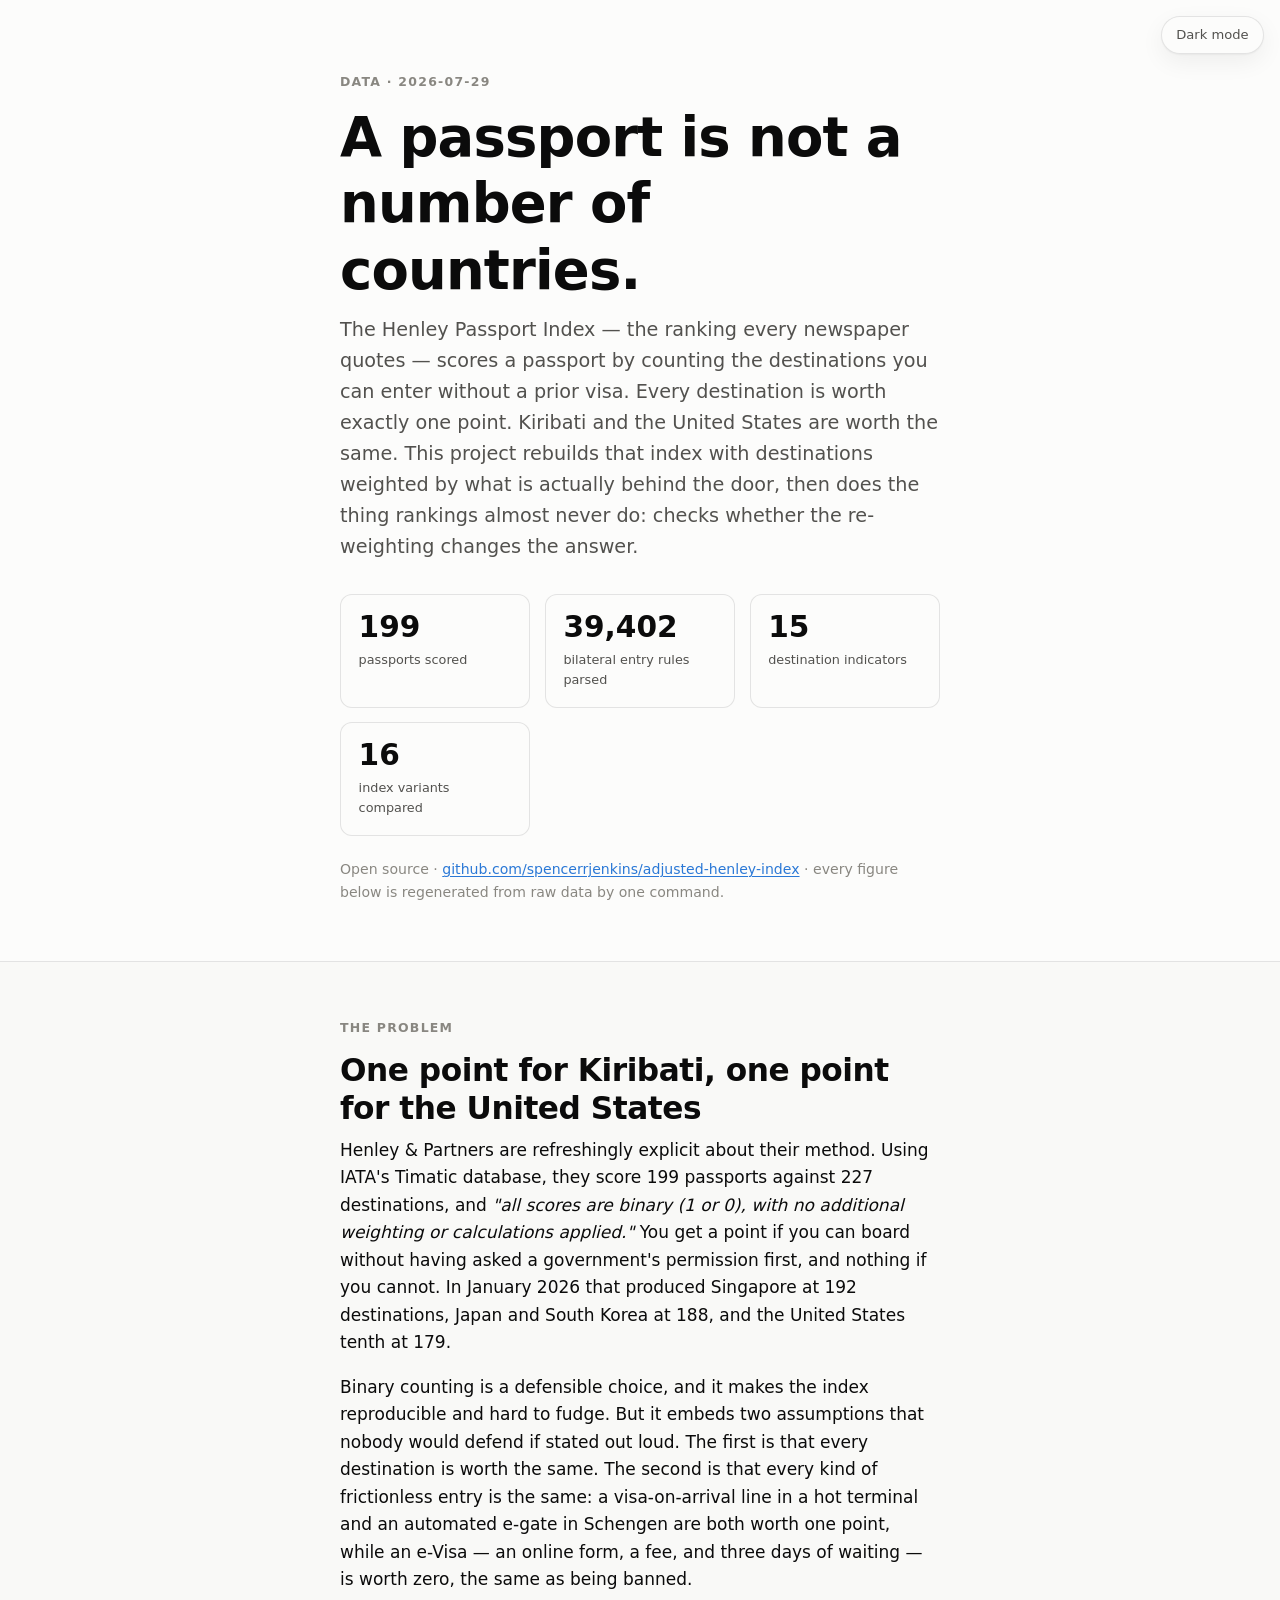
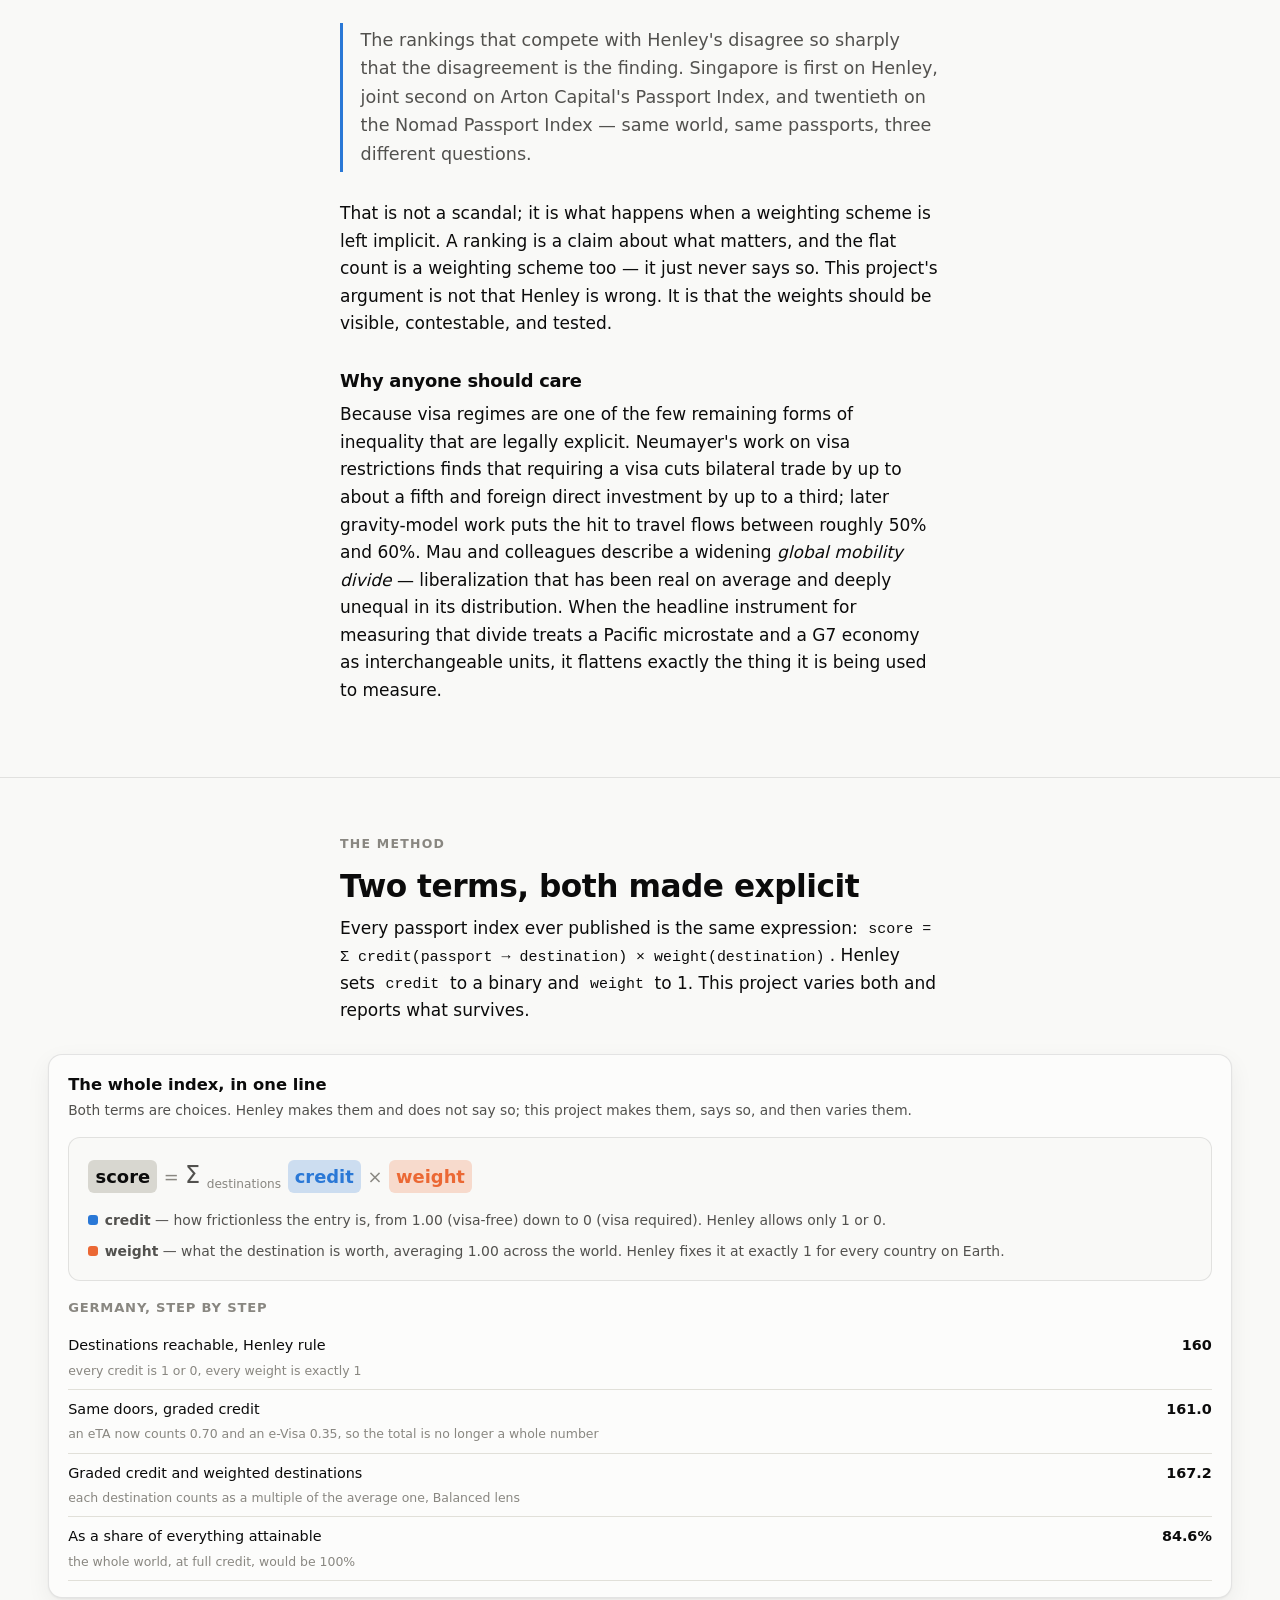
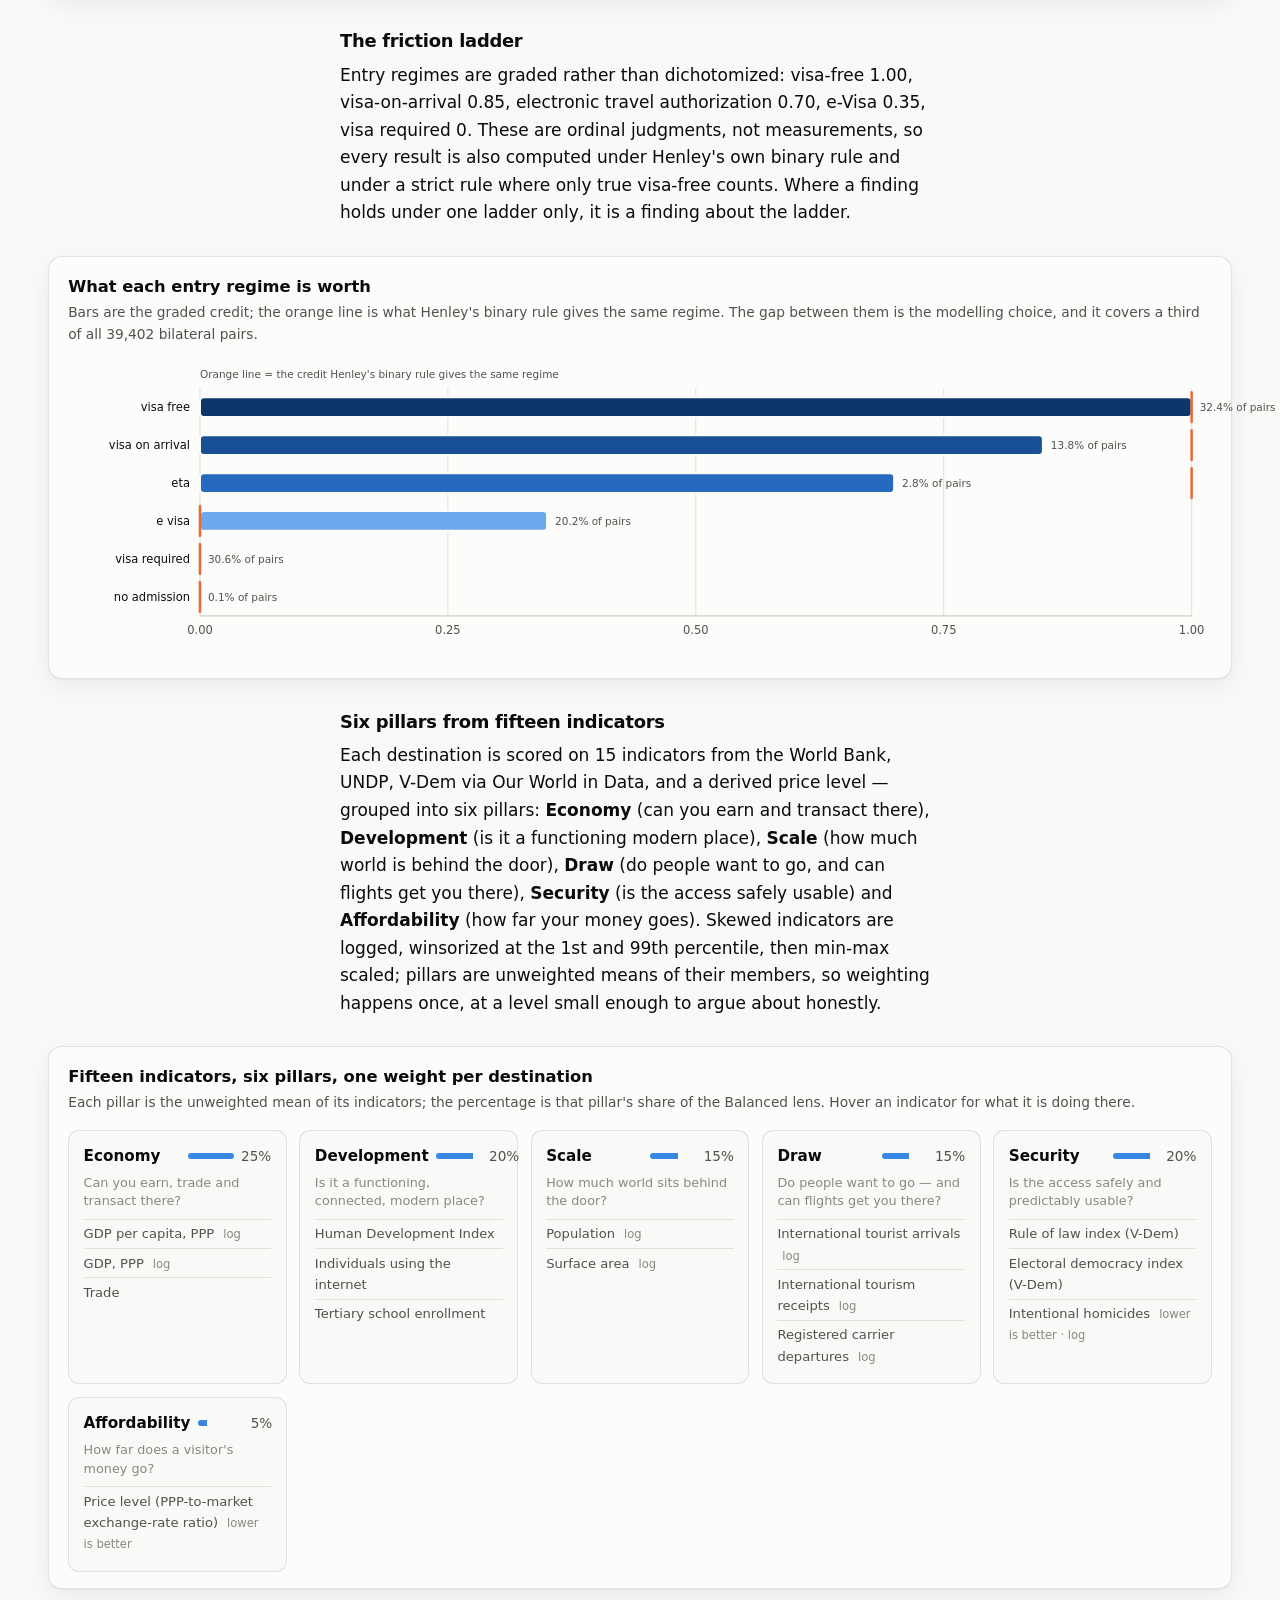
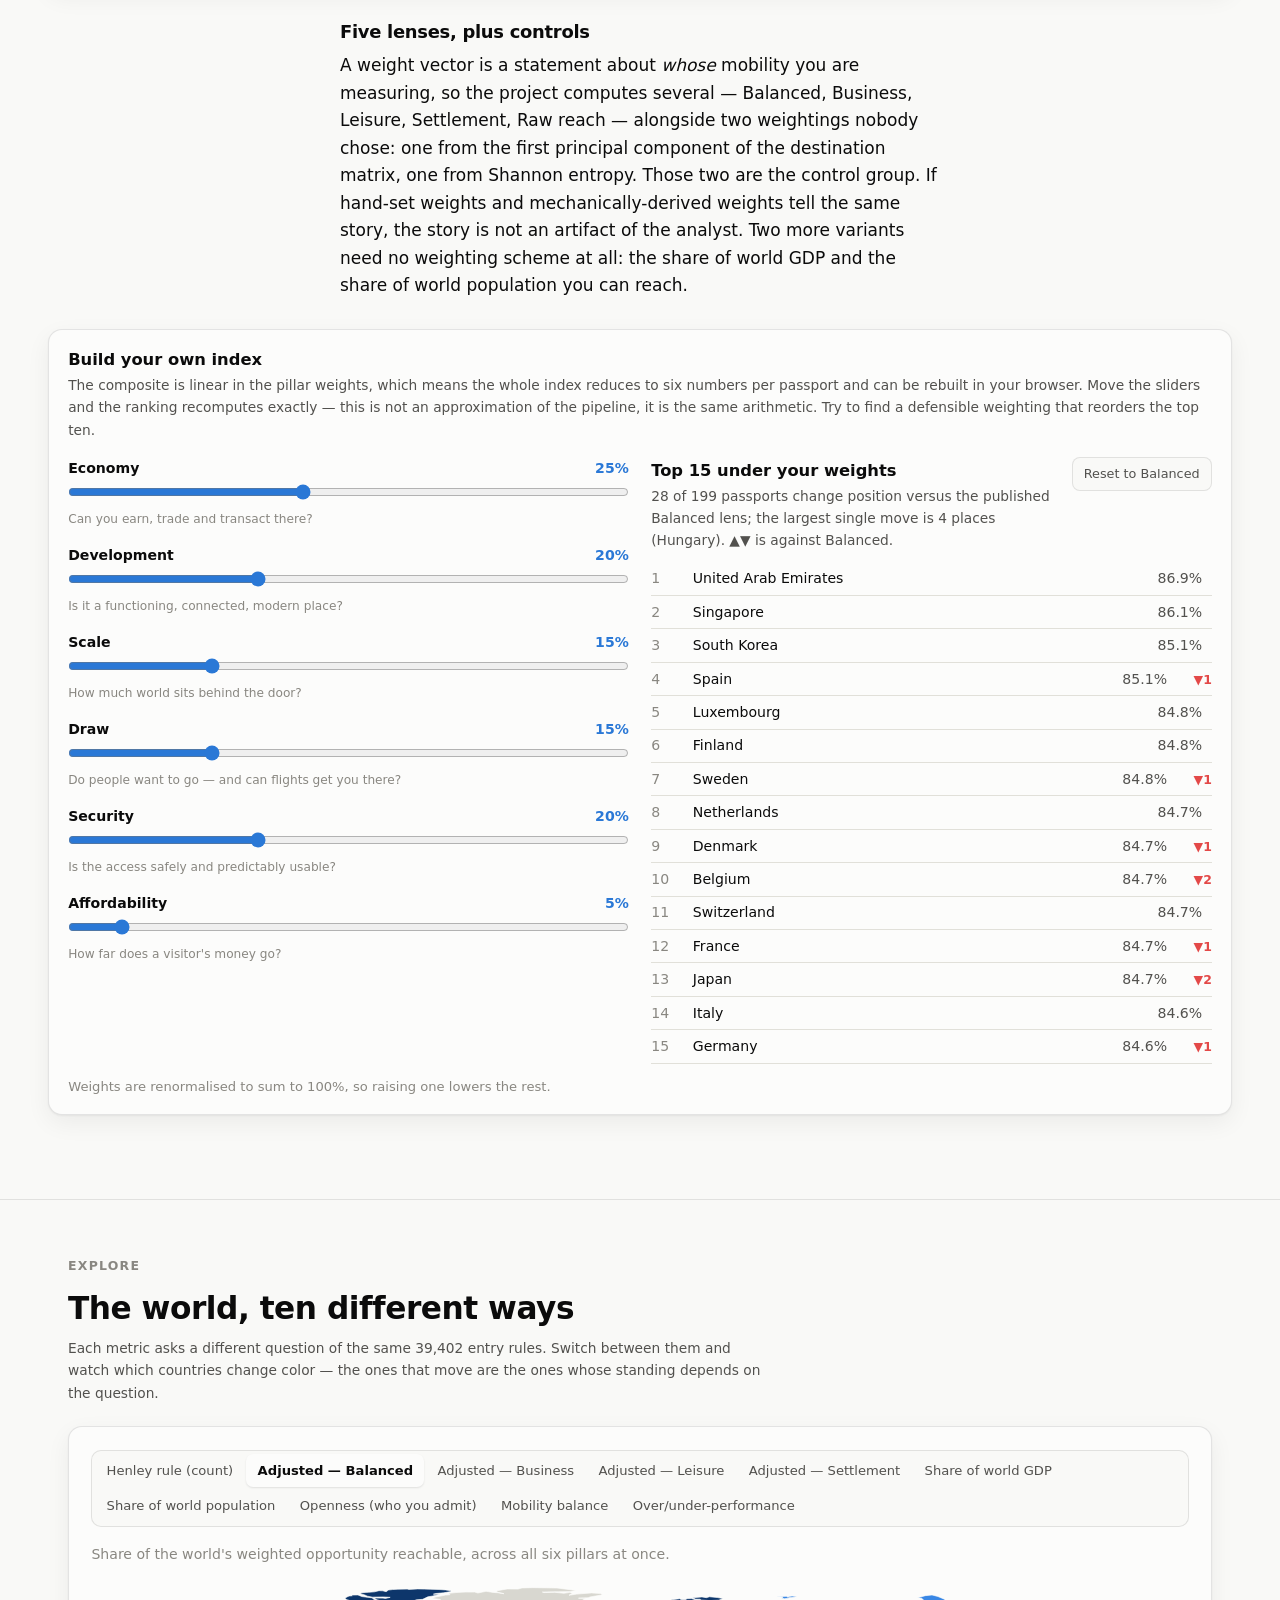
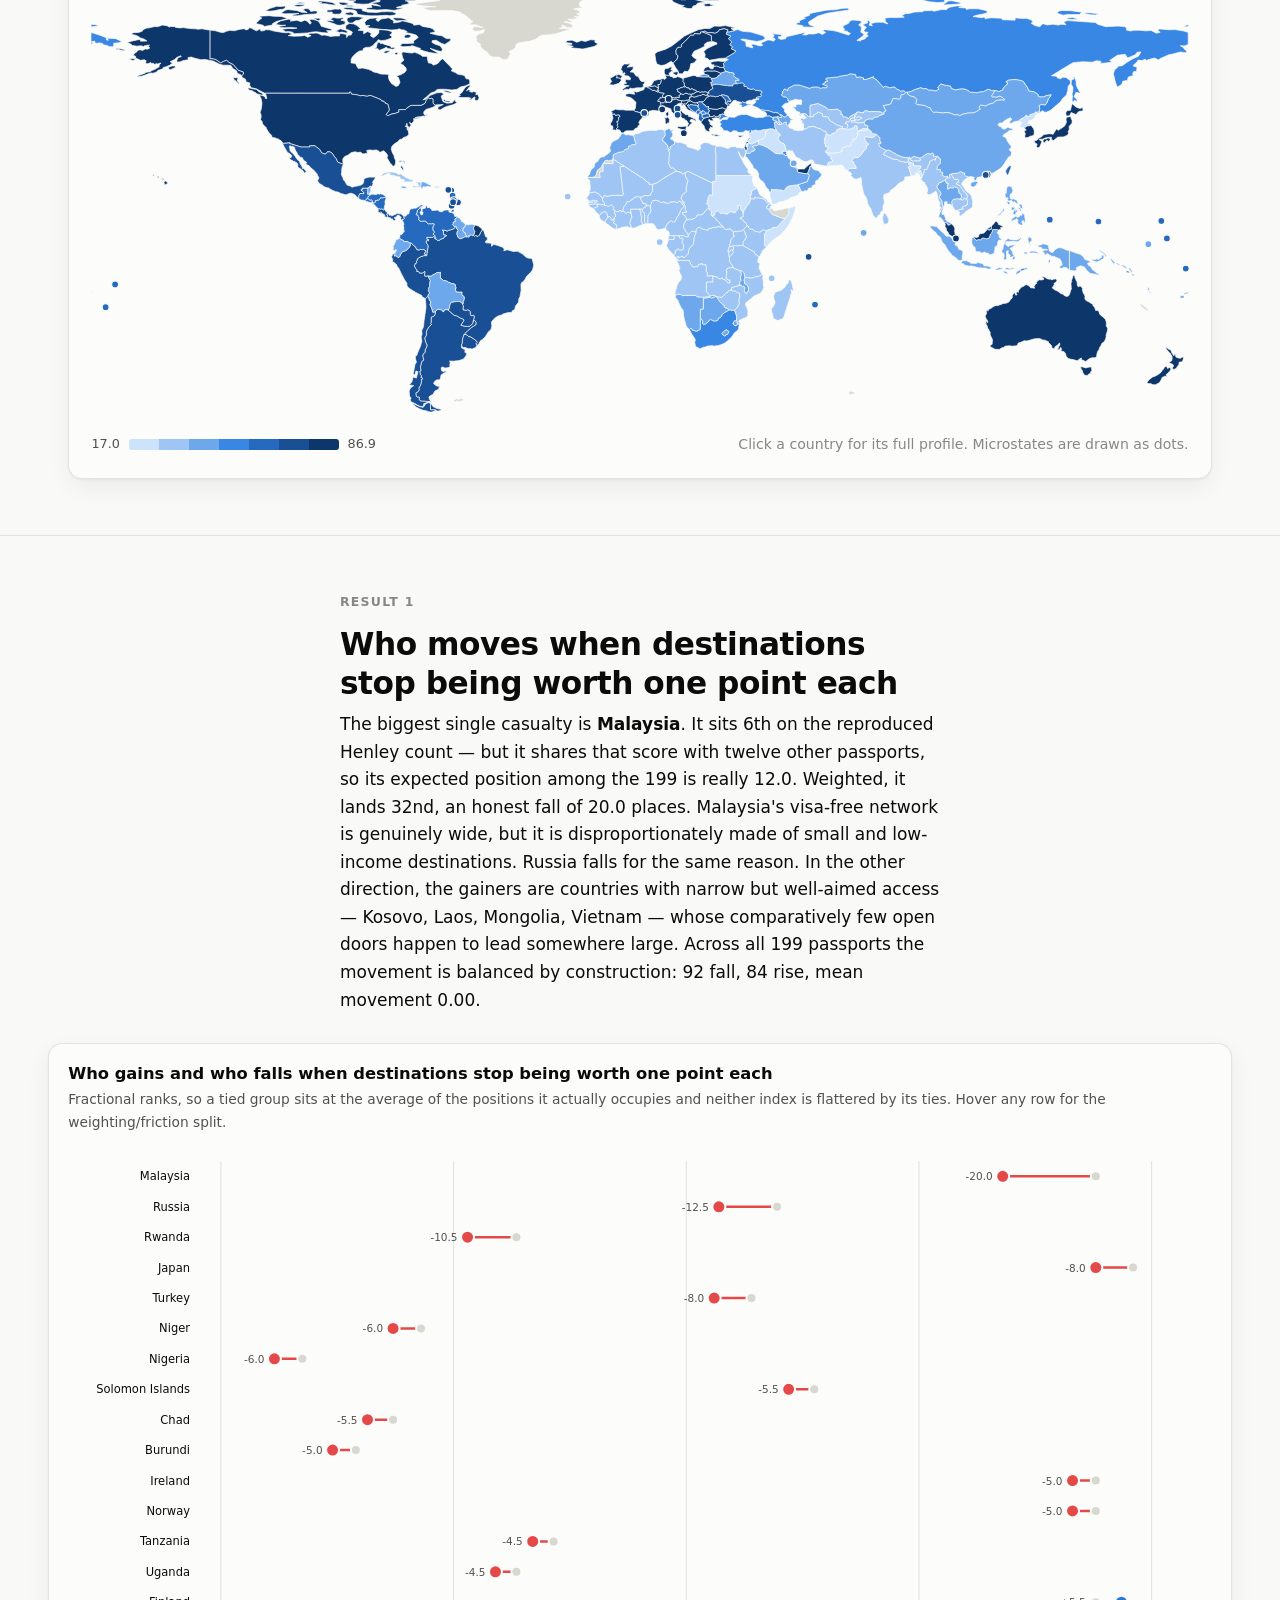
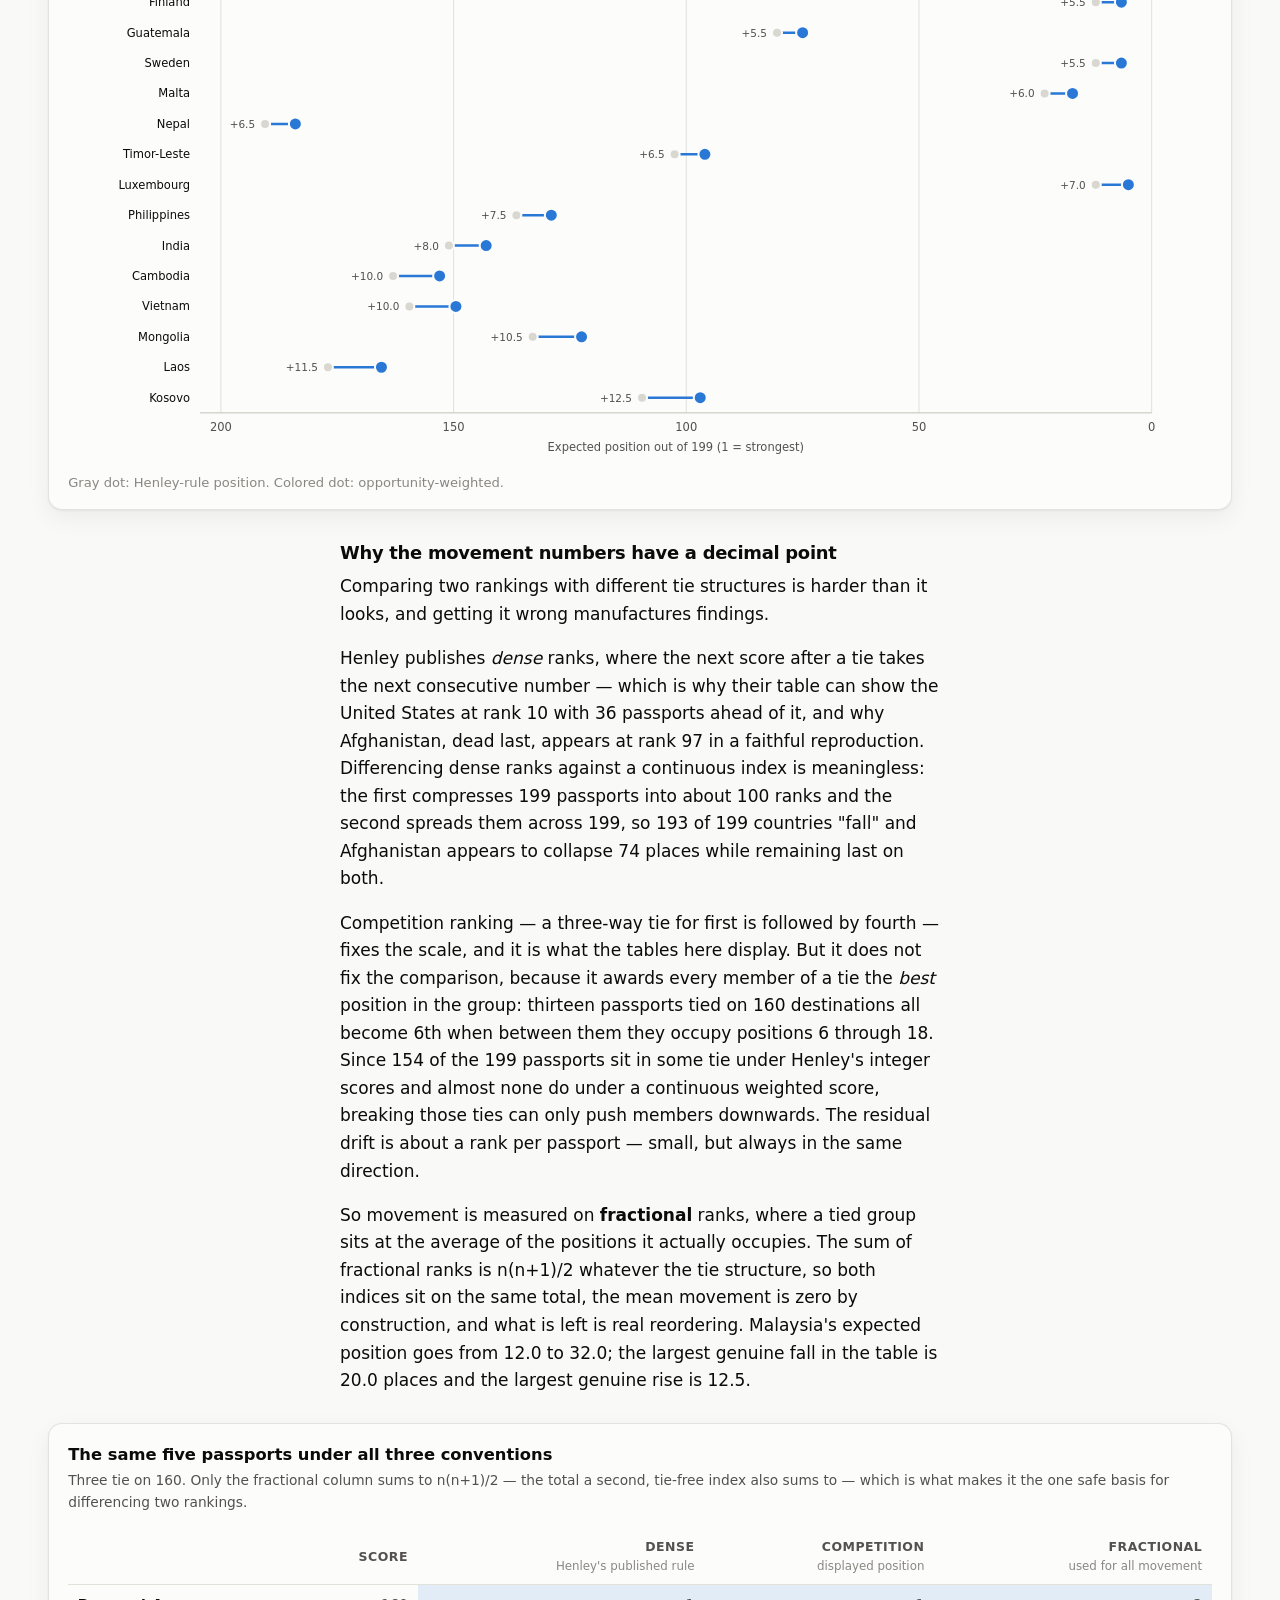
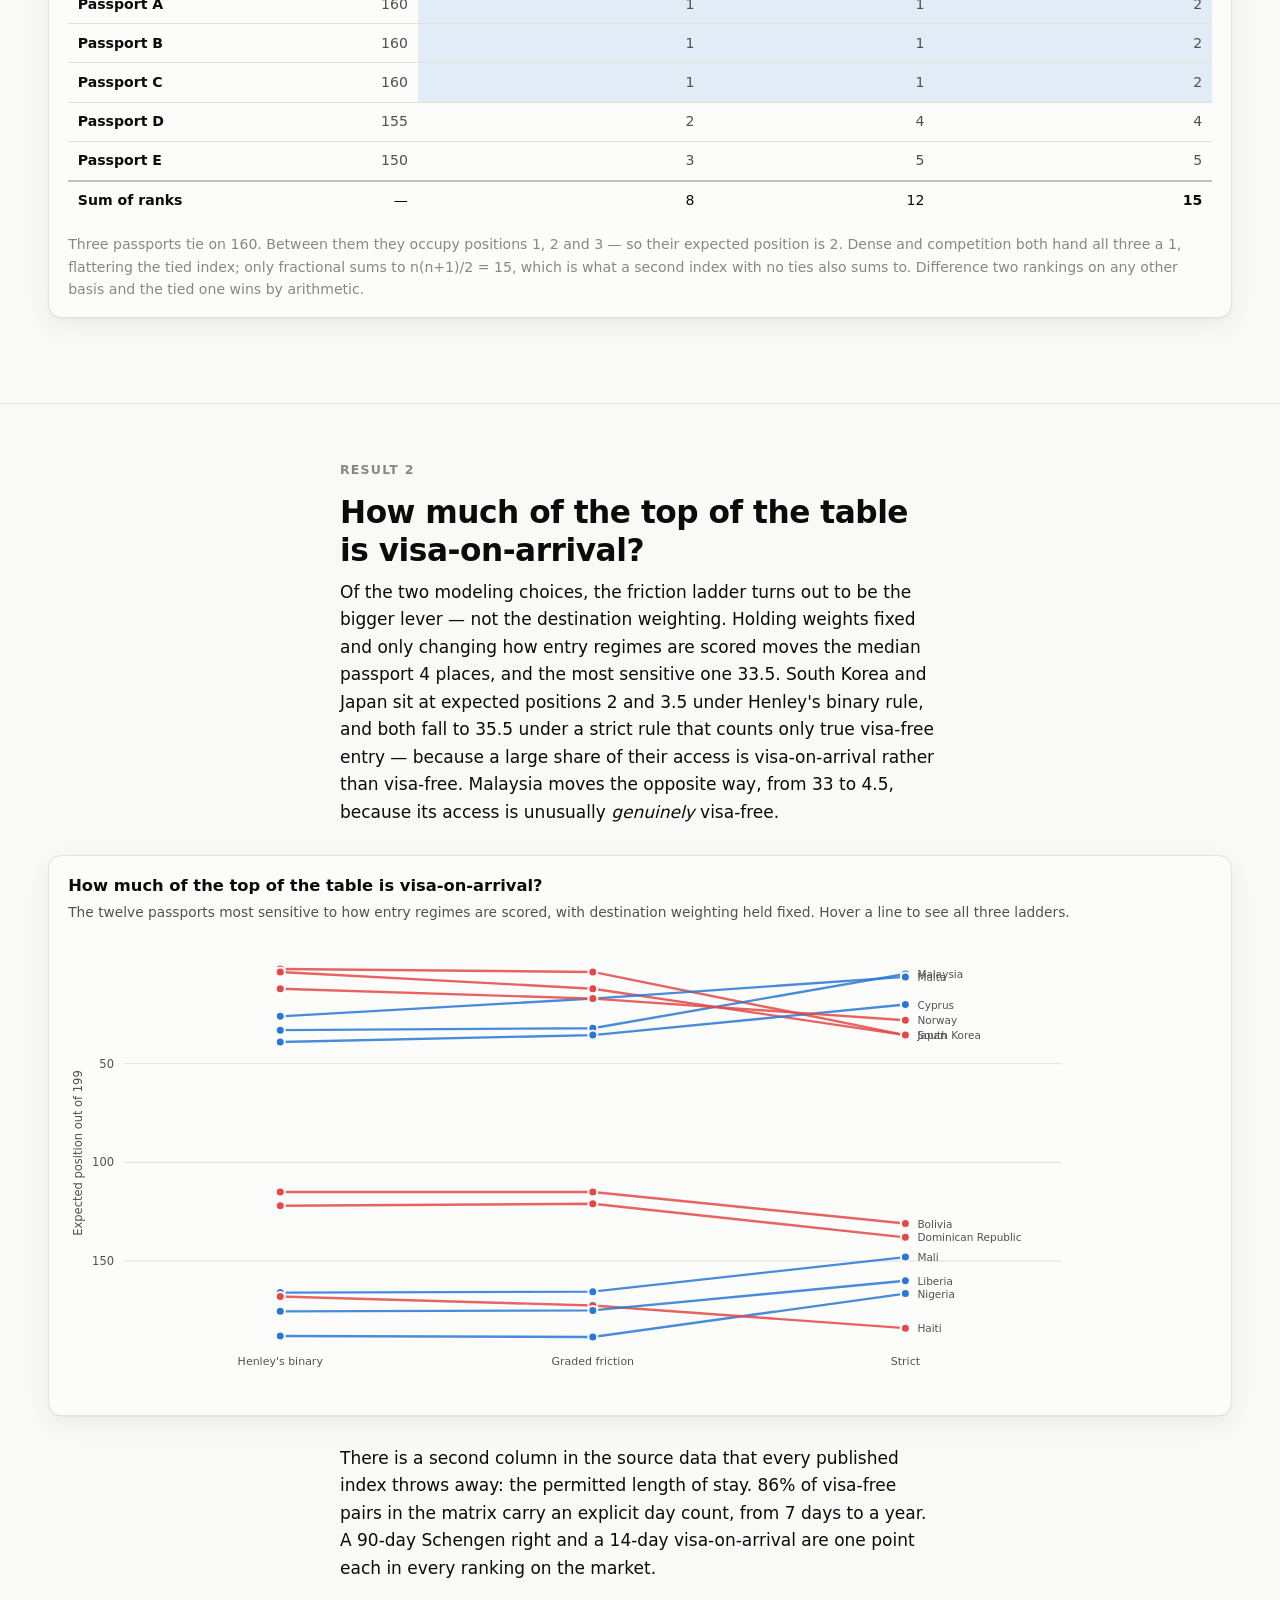
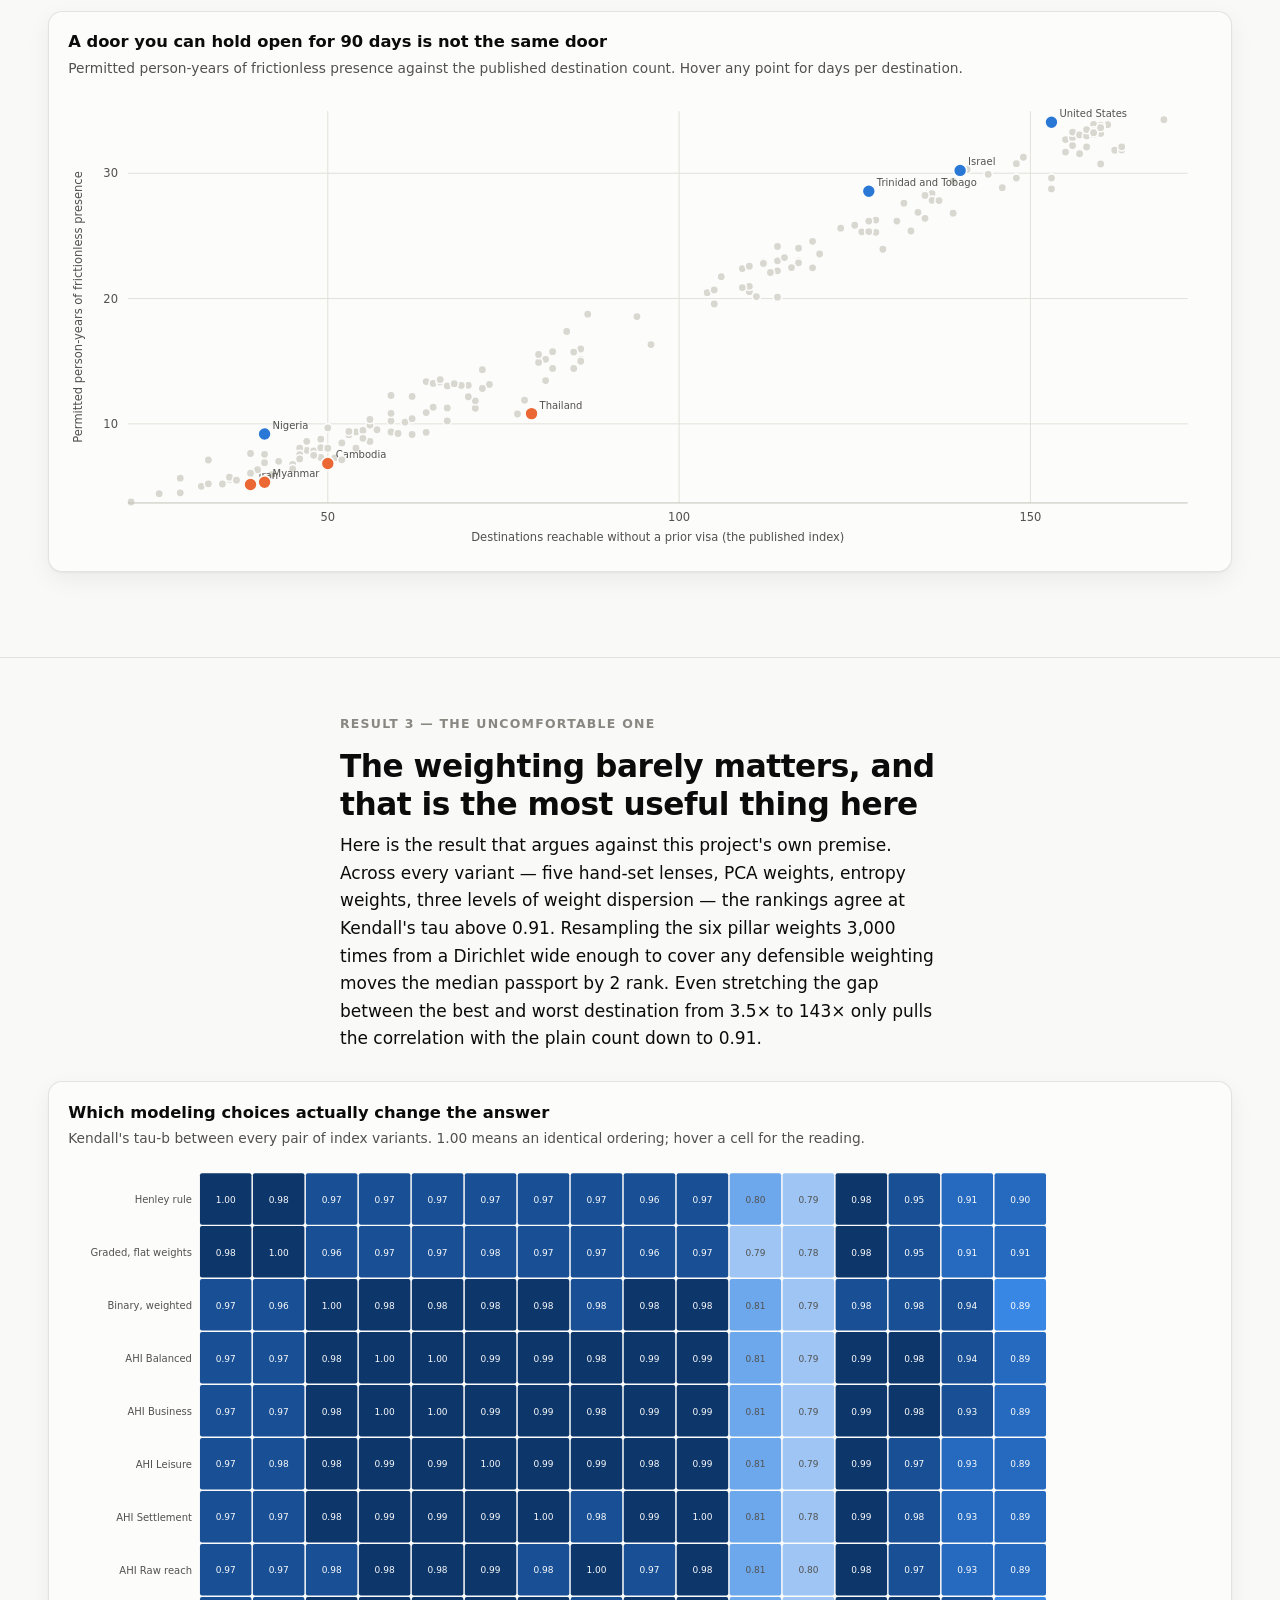
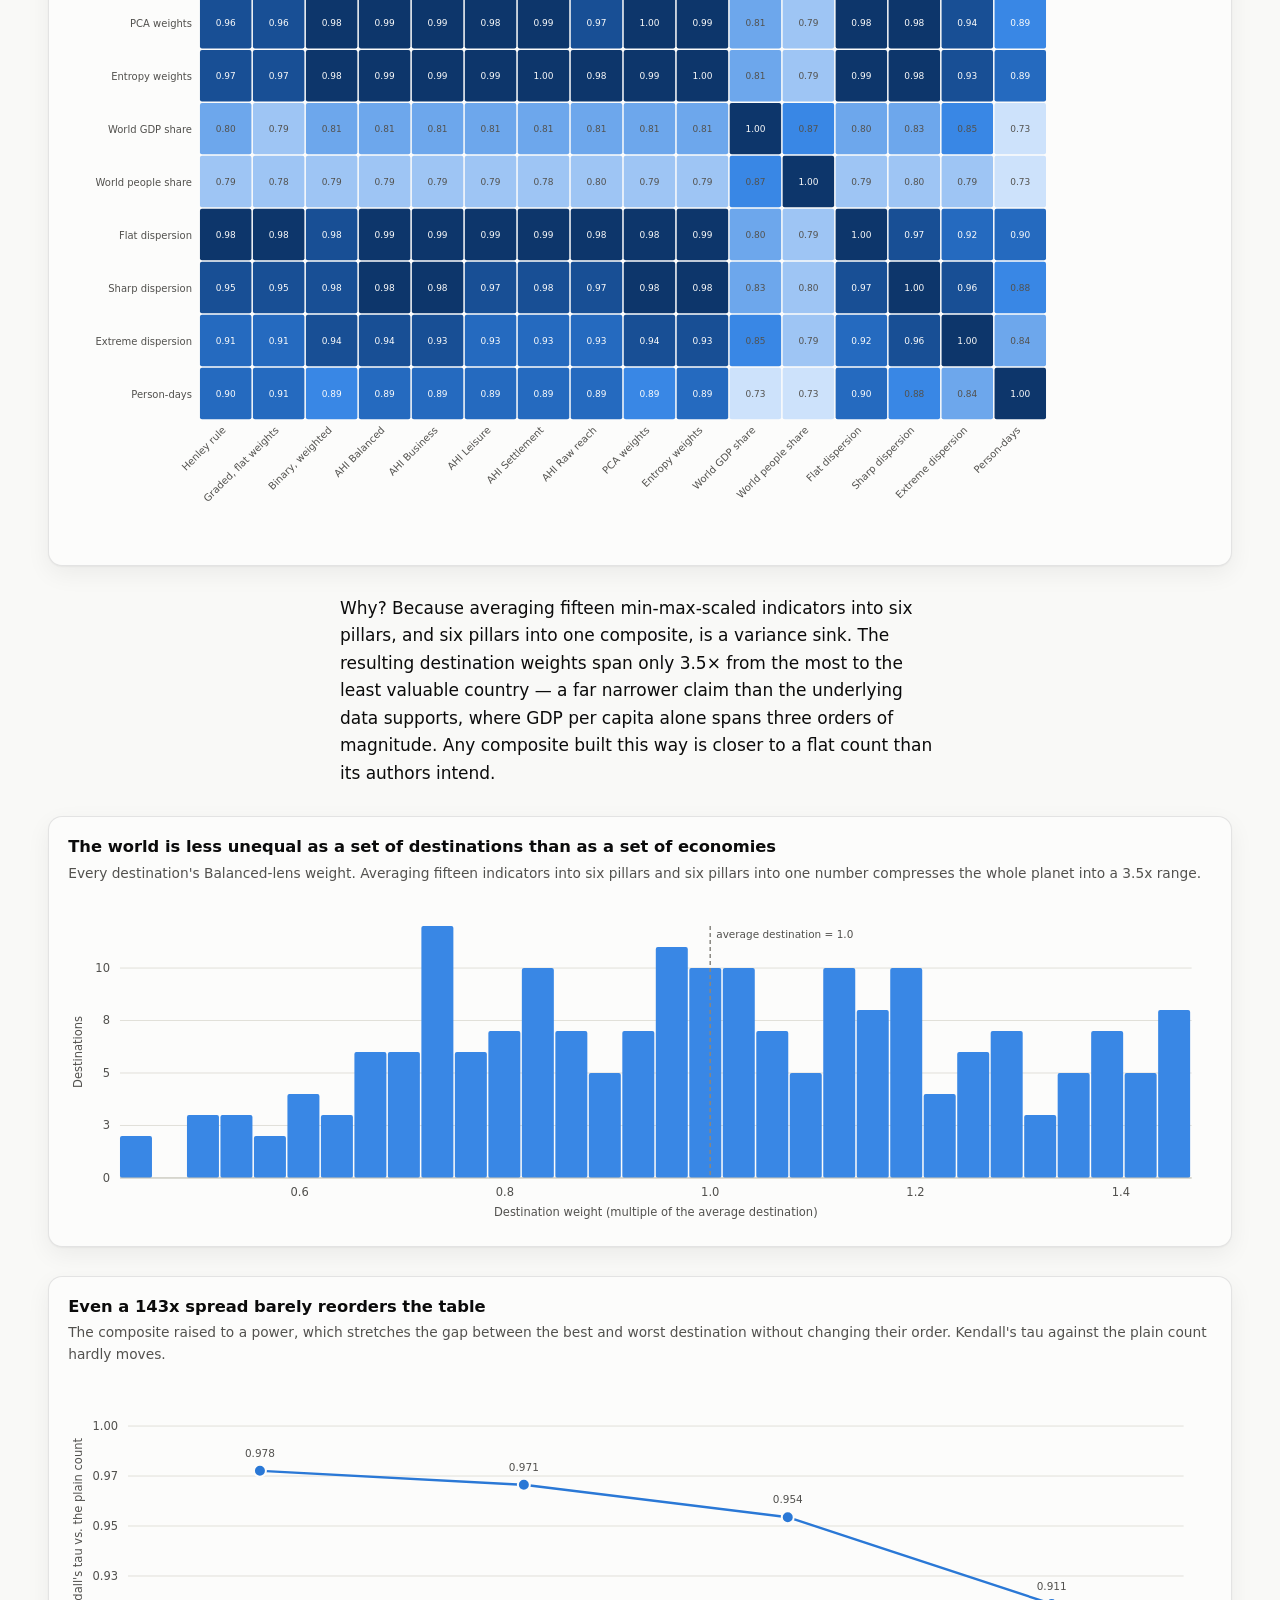
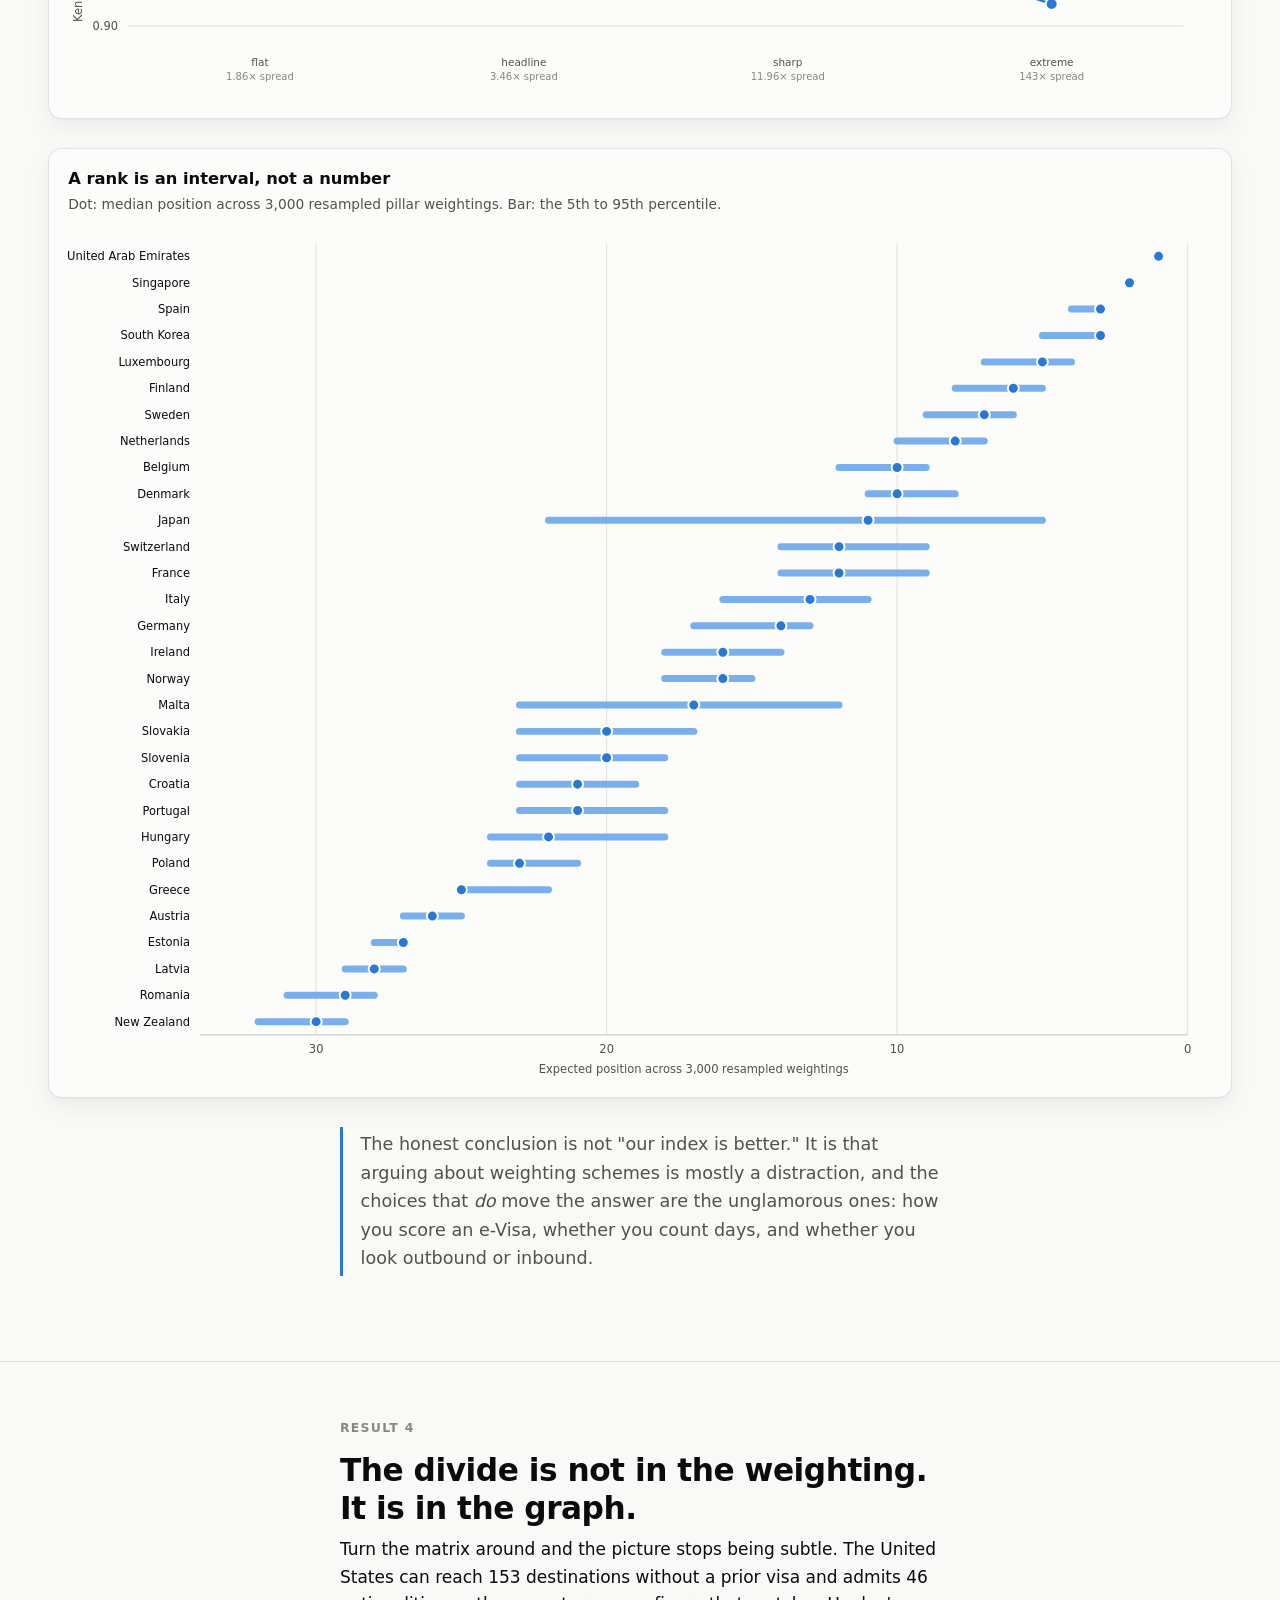
==== commit 7a677732: "Replace the static figures on the data story with interactive charts, and add explanatory diagrams T" ====
--- a/docs/index.html
+++ b/docs/index.html
@@ -265,6 +265,129 @@
          border-top: 1px solid var(--border); }
 .sr-only { position: absolute; width: 1px; height: 1px; padding: 0; margin: -1px;
            overflow: hidden; clip: rect(0,0,0,0); white-space: nowrap; border: 0; }
+
+/* ---------- interactive charts ---------- */
+.chart-card {
+  background: var(--surface-1); border: 1px solid var(--border);
+  border-radius: 14px; padding: 1.2rem 1.2rem 1rem; margin: 1.8rem 0;
+  box-shadow: var(--shadow);
+}
+/* Prose stays at a 40rem reading measure; charts need more than that. Rather
+   than restructure the document, each card breaks out of its column and
+   re-centres on the viewport. */
+.wrap .chart-card {
+  width: min(var(--wide), calc(100vw - 2.5rem));
+  margin-left: 50%; transform: translateX(-50%);
+}
+@media (max-width: 46rem) { .wrap .chart-card { padding: 1rem .9rem .8rem; } }
+.chart-card > h4 {
+  margin: 0 0 .25rem; font-size: 1.02rem; font-weight: 640; line-height: 1.3;
+}
+.chart-card > .chart-sub {
+  margin: 0 0 1rem; font-size: .86rem; color: var(--text-secondary);
+}
+.chart-card > .chart-note {
+  margin: .8rem 0 0; font-size: .82rem; color: var(--text-muted);
+}
+[data-chart] { min-height: 40px; }
+[data-chart] svg text { font-family: inherit; }
+.chart-legend {
+  display: flex; flex-wrap: wrap; gap: .3rem 1.1rem; margin-top: .8rem;
+  font-size: .82rem; color: var(--text-secondary);
+}
+.chart-legend i {
+  display: inline-block; width: 11px; height: 11px; border-radius: 3px;
+  margin-right: .4rem; vertical-align: -1px;
+}
+
+/* ---------- explanatory diagrams ---------- */
+.formula {
+  background: var(--plane); border: 1px solid var(--border);
+  border-radius: 12px; padding: 1.1rem 1.2rem;
+}
+.formula-line {
+  display: flex; align-items: baseline; flex-wrap: wrap; gap: .4rem;
+  font-size: 1.12rem; margin-bottom: .9rem;
+}
+.formula-line .tok { padding: .12rem .45rem; border-radius: 6px; font-weight: 600; }
+.tok-out { background: var(--deemphasis); color: var(--text-primary); }
+.tok-credit { background: color-mix(in srgb, var(--series-1) 22%, transparent); color: var(--series-1); }
+.tok-weight { background: color-mix(in srgb, var(--series-2) 22%, transparent); color: var(--series-2); }
+.formula-line .op { color: var(--text-muted); }
+.formula-line .sum { font-size: 1.5rem; color: var(--text-secondary); }
+.formula-line .sub { font-size: .76rem; color: var(--text-muted); align-self: flex-end; }
+.formula-legend { display: grid; gap: .5rem; font-size: .87rem; color: var(--text-secondary); }
+.formula-legend .chip {
+  display: inline-block; width: 10px; height: 10px; border-radius: 3px; margin-right: .4rem;
+}
+.chip-credit { background: var(--series-1); }
+.chip-weight { background: var(--series-2); }
+
+.worked { margin-top: 1rem; }
+.worked-title { font-size: .82rem; text-transform: uppercase; letter-spacing: .06em;
+                color: var(--text-muted); font-weight: 600; margin-bottom: .5rem; }
+.worked-row {
+  display: grid; grid-template-columns: 1fr auto; gap: .2rem 1rem;
+  padding: .5rem 0; border-bottom: 1px solid var(--grid); font-size: .9rem;
+}
+.worked-row b { font-variant-numeric: tabular-nums; }
+.worked-row small { grid-column: 1 / -1; color: var(--text-muted); font-size: .78rem; }
+
+.pipeline { display: grid; gap: .8rem; grid-template-columns: repeat(auto-fit, minmax(215px, 1fr)); }
+.pipe-pillar {
+  background: var(--plane); border: 1px solid var(--border);
+  border-radius: 11px; padding: .8rem .9rem;
+}
+.pipe-head { display: flex; align-items: center; gap: .45rem; font-size: .95rem; }
+.pipe-head b { flex: 1; }
+.pipe-weight {
+  flex: 0 0 46px; height: 6px; border-radius: 3px; background: var(--plane);
+  overflow: hidden;
+}
+.pipe-weight i { display: block; height: 100%; background: var(--seq-4); }
+.pipe-w { font-variant-numeric: tabular-nums; color: var(--text-secondary); font-size: .85rem; }
+.pipe-q { font-size: .8rem; color: var(--text-muted); margin: .35rem 0 .5rem; line-height: 1.45; }
+.pipe-list { list-style: none; margin: 0; padding: 0; font-size: .82rem; }
+.pipe-list li {
+  padding: .22rem 0; border-top: 1px solid var(--grid); color: var(--text-secondary);
+}
+.pipe-meta { color: var(--text-muted); font-size: .72rem; margin-left: .3rem; }
+
+table.rank-demo { font-size: .88rem; }
+table.rank-demo th small { display: block; font-weight: 400; text-transform: none;
+                           letter-spacing: 0; color: var(--text-muted); font-size: .74rem; }
+table.rank-demo td.tied { background: color-mix(in srgb, var(--series-1) 12%, transparent); }
+table.rank-demo tr.sum-row td { border-top: 2px solid var(--axis); border-bottom: 0;
+                                color: var(--text-primary); }
+
+/* ---------- live weight explorer ---------- */
+.explorer { display: grid; gap: 1.4rem; grid-template-columns: 1fr; }
+@media (min-width: 900px) { .explorer { grid-template-columns: 1fr 1fr; } }
+.sliders { display: grid; gap: .9rem; align-content: start; }
+.slider { display: block; }
+.slider-label { display: flex; justify-content: space-between; font-size: .88rem;
+                color: var(--text-primary); font-weight: 550; }
+.slider-label b { font-variant-numeric: tabular-nums; color: var(--series-1); }
+.slider-blurb { display: block; font-size: .76rem; color: var(--text-muted); margin-top: .1rem; }
+.slider input[type="range"] { width: 100%; accent-color: var(--series-1); margin: .25rem 0 0; }
+.ex-head { display: flex; justify-content: space-between; align-items: flex-start;
+           gap: .8rem; margin-bottom: .7rem; }
+.reset {
+  font: inherit; font-size: .8rem; padding: .35rem .7rem; cursor: pointer;
+  border: 1px solid var(--border); border-radius: 8px;
+  background: var(--plane); color: var(--text-secondary); white-space: nowrap;
+}
+.reset:hover { color: var(--text-primary); }
+.ex-list { list-style: none; margin: 0; padding: 0; }
+.ex-list li {
+  display: grid; grid-template-columns: 2rem 1fr auto auto; gap: .6rem;
+  align-items: baseline; padding: .3rem 0; border-bottom: 1px solid var(--grid);
+  font-size: .88rem;
+}
+.ex-rank { color: var(--text-muted); font-variant-numeric: tabular-nums; }
+.ex-name { color: var(--text-primary); }
+.ex-score { font-variant-numeric: tabular-nums; color: var(--text-secondary); }
+.ex-list .delta-up, .ex-list .delta-down { font-size: .78rem; min-width: 2.2rem; text-align: right; }
 </style>
 </head>
 <body>
@@ -355,6 +478,12 @@
       Henley sets <code>credit</code> to a binary and <code>weight</code> to 1. This
       project varies both and reports what survives.
     </p>
+    <div class="chart-card">
+      <h4>The whole index, in one line</h4>
+      <p class="chart-sub">Both terms are choices. Henley makes them and does not say so; this project makes them, says so, and then varies them.</p>
+      <div data-chart="diagram-formula"></div>
+    </div>
+
     <h3>The friction ladder</h3>
     <p>
       Entry regimes are graded rather than dichotomized: visa-free 1.00, visa-on-arrival
@@ -363,6 +492,12 @@
       Henley's own binary rule and under a strict rule where only true visa-free counts.
       Where a finding holds under one ladder only, it is a finding about the ladder.
     </p>
+    <div class="chart-card">
+      <h4>What each entry regime is worth</h4>
+      <p class="chart-sub">Bars are the graded credit; the orange line is what Henley's binary rule gives the same regime. The gap between them is the modelling choice, and it covers a third of all 39,402 bilateral pairs.</p>
+      <div data-chart="diagram-ladder"></div>
+    </div>
+
     <h3>Six pillars from fifteen indicators</h3>
     <p>
       Each destination is scored on 15 indicators from the World Bank, UNDP,
@@ -375,6 +510,12 @@
       then min-max scaled; pillars are unweighted means of their members, so weighting
       happens once, at a level small enough to argue about honestly.
     </p>
+    <div class="chart-card">
+      <h4>Fifteen indicators, six pillars, one weight per destination</h4>
+      <p class="chart-sub">Each pillar is the unweighted mean of its indicators; the percentage is that pillar's share of the Balanced lens. Hover an indicator for what it is doing there.</p>
+      <div data-chart="diagram-pipeline"></div>
+    </div>
+
     <h3>Five lenses, plus controls</h3>
     <p>
       A weight vector is a statement about <em>whose</em> mobility you are measuring, so
@@ -385,6 +526,20 @@
       not an artifact of the analyst. Two more variants need no weighting scheme at all:
       the share of world GDP and the share of world population you can reach.
     </p>
+    <div class="chart-card">
+      <h4>Build your own index</h4>
+      <p class="chart-sub">
+        The composite is linear in the pillar weights, which means the whole index reduces
+        to six numbers per passport and can be rebuilt in your browser. Move the sliders and
+        the ranking recomputes exactly — this is not an approximation of the pipeline, it is
+        the same arithmetic. Try to find a defensible weighting that reorders the top ten.
+      </p>
+      <div data-chart="explorer"></div>
+      <p class="chart-note">
+        Weights are renormalised to sum to 100%, so raising one lowers the rest.
+      </p>
+    </div>
+
   </div>
 </section>
 
@@ -431,17 +586,12 @@
       balanced by construction: 92 fall, 84 rise, mean movement
       0.00.
     </p>
-    <figure>
-      <picture>
-        <source data-light="figures/01_rank_movement.light.png" data-dark="figures/01_rank_movement.dark.png" srcset="figures/01_rank_movement.light.png">
-        <img data-light="figures/01_rank_movement.light.png" data-dark="figures/01_rank_movement.dark.png" src="figures/01_rank_movement.light.png" alt="Dumbbell chart of the largest rank movements between the Henley-rule count and the opportunity-weighted index.">
-      </picture>
-      <figcaption>
-        Both indices are plotted on fractional ranks, so neither is flattered by its ties
-        — a detail that matters more than it sounds, and one this project got wrong twice
-        before getting it right.
-      </figcaption>
-    </figure>
+        <div class="chart-card">
+      <h4>Who gains and who falls when destinations stop being worth one point each</h4>
+      <p class="chart-sub">Fractional ranks, so a tied group sits at the average of the positions it actually occupies and neither index is flattered by its ties. Hover any row for the weighting/friction split.</p>
+      <div data-chart="rank-movement"></div>
+      <p class="chart-note">Gray dot: Henley-rule position. Colored dot: opportunity-weighted.</p>
+    </div>
     <h3>Why the movement numbers have a decimal point</h3>
     <p>
       Comparing two rankings with different tie structures is harder than it looks, and
@@ -475,6 +625,12 @@
       the largest genuine fall in the table is 20.0 places and the largest
       genuine rise is 12.5.
     </p>
+    <div class="chart-card">
+      <h4>The same five passports under all three conventions</h4>
+      <p class="chart-sub">Three tie on 160. Only the fractional column sums to n(n+1)/2 — the total a second, tie-free index also sums to — which is what makes it the one safe basis for differencing two rankings.</p>
+      <div data-chart="diagram-ranking"></div>
+    </div>
+
   </div>
 </section>
 
@@ -493,26 +649,22 @@
       moves the opposite way, from 33 to 4.5, because its access
       is unusually <em>genuinely</em> visa-free.
     </p>
-    <figure>
-      <picture>
-        <source data-light="figures/04_ladder_sensitivity.light.png" data-dark="figures/04_ladder_sensitivity.dark.png" srcset="figures/04_ladder_sensitivity.light.png">
-        <img data-light="figures/04_ladder_sensitivity.light.png" data-dark="figures/04_ladder_sensitivity.dark.png" src="figures/04_ladder_sensitivity.light.png" alt="Slope chart of passport ranks under three different friction ladders.">
-      </picture>
-      <figcaption>The twelve passports most sensitive to how entry regimes are scored.</figcaption>
-    </figure>
+        <div class="chart-card">
+      <h4>How much of the top of the table is visa-on-arrival?</h4>
+      <p class="chart-sub">The twelve passports most sensitive to how entry regimes are scored, with destination weighting held fixed. Hover a line to see all three ladders.</p>
+      <div data-chart="ladder"></div>
+    </div>
     <p>
       There is a second column in the source data that every published index throws away:
       the permitted length of stay. 86% of visa-free pairs in the matrix
       carry an explicit day count, from 7 days to a year. A 90-day Schengen right and a
       14-day visa-on-arrival are one point each in every ranking on the market.
     </p>
-    <figure>
-      <picture>
-        <source data-light="figures/15_stay_days.light.png" data-dark="figures/15_stay_days.dark.png" srcset="figures/15_stay_days.light.png">
-        <img data-light="figures/15_stay_days.light.png" data-dark="figures/15_stay_days.dark.png" src="figures/15_stay_days.light.png" alt="Scatter of permitted person-years of stay against destination count.">
-      </picture>
-      <figcaption>Permitted person-years of frictionless presence against the published destination count.</figcaption>
-    </figure>
+        <div class="chart-card">
+      <h4>A door you can hold open for 90 days is not the same door</h4>
+      <p class="chart-sub">Permitted person-years of frictionless presence against the published destination count. Hover any point for days per destination.</p>
+      <div data-chart="stay-days"></div>
+    </div>
   </div>
 </section>
 
@@ -530,17 +682,11 @@
       3.5× to 143× only pulls the correlation with the plain
       count down to 0.91.
     </p>
-    <figure>
-      <picture>
-        <source data-light="figures/02_index_agreement.light.png" data-dark="figures/02_index_agreement.dark.png" srcset="figures/02_index_agreement.light.png">
-        <img data-light="figures/02_index_agreement.light.png" data-dark="figures/02_index_agreement.dark.png" src="figures/02_index_agreement.light.png" alt="Heatmap of Kendall tau between all index variants.">
-      </picture>
-      <figcaption>
-        The only cells that drop meaningfully below 0.9 involve the unit-denominated
-        indices — share of world GDP and share of world population — and permitted
-        person-days. Those are the variants that abandon composite weighting altogether.
-      </figcaption>
-    </figure>
+        <div class="chart-card">
+      <h4>Which modeling choices actually change the answer</h4>
+      <p class="chart-sub">Kendall's tau-b between every pair of index variants. 1.00 means an identical ordering; hover a cell for the reading.</p>
+      <div data-chart="agreement"></div>
+    </div>
     <p>
       Why? Because averaging fifteen min-max-scaled indicators into six pillars, and six
       pillars into one composite, is a variance sink. The resulting destination weights
@@ -549,17 +695,22 @@
       three orders of magnitude. Any composite built this way is closer to a flat count
       than its authors intend.
     </p>
-    <figure>
-      <picture>
-        <source data-light="figures/03_monte_carlo_ranks.light.png" data-dark="figures/03_monte_carlo_ranks.dark.png" srcset="figures/03_monte_carlo_ranks.light.png">
-        <img data-light="figures/03_monte_carlo_ranks.light.png" data-dark="figures/03_monte_carlo_ranks.dark.png" src="figures/03_monte_carlo_ranks.light.png" alt="Rank intervals for the top 32 passports across 3,000 resampled weightings.">
-      </picture>
-      <figcaption>
-        A rank is an interval. Japan's spans 5 to 22.5 depending on how
-        the pillars are weighted; most of the top twenty spans two or three places, which
-        is smaller than the month-to-month churn in the published index.
-      </figcaption>
-    </figure>
+    <div class="chart-card">
+      <h4>The world is less unequal as a set of destinations than as a set of economies</h4>
+      <p class="chart-sub">Every destination's Balanced-lens weight. Averaging fifteen indicators into six pillars and six pillars into one number compresses the whole planet into a 3.5x range.</p>
+      <div data-chart="weight-distribution"></div>
+    </div>
+    <div class="chart-card">
+      <h4>Even a 143x spread barely reorders the table</h4>
+      <p class="chart-sub">The composite raised to a power, which stretches the gap between the best and worst destination without changing their order. Kendall's tau against the plain count hardly moves.</p>
+      <div data-chart="dispersion"></div>
+    </div>
+
+        <div class="chart-card">
+      <h4>A rank is an interval, not a number</h4>
+      <p class="chart-sub">Dot: median position across 3,000 resampled pillar weightings. Bar: the 5th to 95th percentile.</p>
+      <div data-chart="monte-carlo"></div>
+    </div>
     <p class="pullquote">
       The honest conclusion is not "our index is better." It is that arguing about
       weighting schemes is mostly a distraction, and the choices that <em>do</em> move
@@ -581,26 +732,22 @@
       runs an even wider gap. At the other end, 13 countries admit more than
       190 nationalities and can reach fewer than 70 destinations themselves.
     </p>
-    <figure>
-      <picture>
-        <source data-light="figures/07_reciprocity.light.png" data-dark="figures/07_reciprocity.dark.png" srcset="figures/07_reciprocity.light.png">
-        <img data-light="figures/07_reciprocity.light.png" data-dark="figures/07_reciprocity.dark.png" src="figures/07_reciprocity.light.png" alt="Scatter of destinations reachable against nationalities admitted.">
-      </picture>
-      <figcaption>Every surplus in this system is somebody else's deficit; the diagonal is nearly empty.</figcaption>
-    </figure>
-    <div class="grid-2">
-      <figure style="margin:0">
-        <picture>
-          <source data-light="figures/10_divide_by_income.light.png" data-dark="figures/10_divide_by_income.dark.png" srcset="figures/10_divide_by_income.light.png">
-          <img data-light="figures/10_divide_by_income.light.png" data-dark="figures/10_divide_by_income.dark.png" src="figures/10_divide_by_income.light.png" alt="Bar chart of mean access by World Bank income group.">
-        </picture>
-      </figure>
-      <figure style="margin:0">
-        <picture>
-          <source data-light="figures/08_lorenz.light.png" data-dark="figures/08_lorenz.dark.png" srcset="figures/08_lorenz.light.png">
-          <img data-light="figures/08_lorenz.light.png" data-dark="figures/08_lorenz.dark.png" src="figures/08_lorenz.light.png" alt="Lorenz curves of mobility under three indices.">
-        </picture>
-      </figure>
+        <div class="chart-card">
+      <h4>Almost nobody sits on the diagonal</h4>
+      <p class="chart-sub">Above the line you travel more freely than you admit; below it, the reverse. Hover any country for its balance.</p>
+      <div data-chart="reciprocity"></div>
+    </div>
+    <div>
+          <div class="chart-card">
+      <h4>The mobility divide, in one bar chart</h4>
+      <p class="chart-sub">Balanced-lens attainment by World Bank income group, with each group's share of the world's population.</p>
+      <div data-chart="divide"></div>
+    </div>
+          <div class="chart-card">
+      <h4>How unequally mobility is distributed</h4>
+      <p class="chart-sub">The further a curve sags below the diagonal, the more concentrated that measure of access is among a few passports.</p>
+      <div data-chart="lorenz"></div>
+    </div>
     </div>
     <p>
       Measured as a Gini coefficient across passports, access is distributed about as
@@ -625,16 +772,11 @@
       is a collinearity result rather than a finding about money — the two have variance
       inflation factors above 11 and are not separately identified.
     </p>
-    <figure>
-      <picture>
-        <source data-light="figures/09_residuals.light.png" data-dark="figures/09_residuals.dark.png" srcset="figures/09_residuals.light.png">
-        <img data-light="figures/09_residuals.light.png" data-dark="figures/09_residuals.dark.png" src="figures/09_residuals.light.png" alt="Actual versus predicted passport access with the largest residuals labeled.">
-      </picture>
-      <figcaption>
-        The labeled points are what national development cannot explain — which is
-        roughly the definition of diplomacy.
-      </figcaption>
-    </figure>
+        <div class="chart-card">
+      <h4>Passport strength is mostly national development — and partly diplomacy</h4>
+      <p class="chart-sub">Actual access against what a regression on the country's own wealth, development, size and institutions predicts. The labelled points are what the model cannot explain.</p>
+      <div data-chart="residuals"></div>
+    </div>
     <p>
       The residuals are where the politics lives. The largest over-performers are
       countries whose mobility far exceeds their fundamentals; the largest
@@ -657,12 +799,11 @@
       156 nationalities without a visa while reaching about
       56 destinations themselves.
     </p>
-    <figure>
-      <picture>
-        <source data-light="figures/12_clusters.light.png" data-dark="figures/12_clusters.dark.png" srcset="figures/12_clusters.light.png">
-        <img data-light="figures/12_clusters.light.png" data-dark="figures/12_clusters.dark.png" src="figures/12_clusters.light.png" alt="Scatter of destinations reachable against nationalities admitted, colored by cluster.">
-      </picture>
-    </figure>
+        <div class="chart-card">
+      <h4>Four mobility regimes, found without being told they exist</h4>
+      <p class="chart-sub">k-means on each passport's access composition, breadth and openness, with the cluster count chosen by silhouette score.</p>
+      <div data-chart="clusters"></div>
+    </div>
     <p>
       Running Louvain community detection on the <em>mutual</em> access graph — where an
       edge exists only if two countries admit each other — recovers the blocs without
@@ -670,13 +811,44 @@
       cluster of 89, and a post-Soviet cluster of 31.
       Reciprocal access, it turns out, is enough to reconstruct the political map.
     </p>
-    <figure>
-      <picture>
-        <source data-light="figures/14_blocs.light.png" data-dark="figures/14_blocs.dark.png" srcset="figures/14_blocs.light.png">
-        <img data-light="figures/14_blocs.light.png" data-dark="figures/14_blocs.dark.png" src="figures/14_blocs.light.png" alt="Bar chart of internal frictionless density by political bloc.">
-      </picture>
-      <figcaption>Internal density measures what members grant each other, not what their treaties announce.</figcaption>
-    </figure>
+        <div class="chart-card">
+      <h4>Every bloc is already a free-movement area. What differs is the world outside it.</h4>
+      <p class="chart-sub">Internal frictionless density is at or near 100% for all but the African Union — membership is not the variable; what membership buys you elsewhere is.</p>
+      <div data-chart="blocs"></div>
+    </div>
+  </div>
+</section>
+
+<section>
+  <div class="wrap">
+    <p class="eyebrow">Composition</p>
+    <h2>What kind of world does each passport open?</h2>
+    <p>
+      Size is not the only thing that varies. Two passports that reach the same amount of
+      the world can reach completely different parts of it — and the tilt is legible as
+      policy. Russia and China reach disproportionately cheap destinations and
+      disproportionately few safe or developed ones; the United States and United Kingdom
+      are the mirror image, strong on security and development and weak on raw scale
+      because the largest countries on Earth are closed to them.
+    </p>
+    <div class="chart-card">
+      <h4>Every passport has a shape, not just a size</h4>
+      <p class="chart-sub">Each cell is the share of the world's total value in that pillar the passport can reach. Colour is how far that sits above (blue) or below (red) the passport's own average — so the colour is the shape and the number is the size.</p>
+      <div data-chart="pillar-tilt"></div>
+    </div>
+    <p>
+      Left to itself the data builds a development index rather than a size one. The first
+      principal component of the destination matrix — the axis along which destinations
+      differ most — loads heavily on human development, internet penetration and education,
+      and almost not at all on population or surface area. Raw size turns out to be
+      orthogonal to everything else, which is why the Raw reach lens is the one that most
+      disagrees with the others.
+    </p>
+    <div class="chart-card">
+      <h4>What the data thinks matters, versus what we said matters</h4>
+      <p class="chart-sub">Loadings on the first principal component. Population and surface area sit near zero; price level loads negatively, because cheap places are mostly poor places.</p>
+      <div data-chart="pca"></div>
+    </div>
   </div>
 </section>
 
@@ -846,7 +1018,7 @@
       Court of Justice of the EU, Commission v. Malta (April 2025).
     </p>
     <p>
-      Generated 2026-07-29 01:04:10 UTC · pipeline runtime 2.2s ·
+      Generated 2026-07-29 01:25:37 UTC · pipeline runtime 2.2s ·
       <a href="https://github.com/spencerrjenkins/adjusted-henley-index">source and full methodology</a>
     </p>
   </div>
@@ -1042,7 +1214,925 @@
 window.WORLD_VIEWBOX = WORLD_VIEWBOX;
 </script>
 <script>window.AHI_MARKERS = {"AND": [504.22, 131.92], "ATG": [328.33, 202.61], "BHR": [640.42, 177.69], "BRB": [334.44, 213.36], "COM": [620.36, 282.5], "CPV": [434.44, 208.0], "DMA": [329.53, 207.19], "FSM": [918.19, 230.78], "GRD": [328.67, 216.36], "HKG": [817.14, 188.11], "KIR": [980.56, 246.25], "KNA": [325.69, 201.94], "LCA": [330.61, 211.36], "LIE": [526.47, 119.06], "MAC": [815.42, 188.33], "MCO": [520.61, 128.53], "MDV": [704.17, 241.11], "MHL": [975.5, 230.28], "MLT": [540.31, 150.28], "MUS": [659.86, 306.53], "NRU": [963.69, 251.44], "PLW": [873.83, 229.17], "SGP": [788.33, 246.25], "SMR": [534.61, 127.94], "STP": [518.33, 249.47], "SYC": [654.03, 263.0], "TON": [13.33, 308.89], "TUV": [997.78, 273.67], "VAT": [534.58, 133.61], "VCT": [330.0, 213.19], "WSM": [21.94, 288.19]};</script>
-<script>window.AHI_DATA = {"meta":{"generated_at":"2026-07-29 01:04:10 UTC","n_passports":199,"n_destinations":199,"n_edges":39402,"n_indicators":15,"n_pillars":6,"n_lenses":5,"headline_lens":"balanced","default_ladder":"graded","runtime_seconds":2.2},"countries":{"AFG":{"iso":"AFG","name":"Afghanistan","region":"Middle East, North Africa, Afghanistan & Pakistan","incomeGroup":"Low income","henleyScore":22,"henleyRank":97,"henleyPos":199,"henleyFrac":199.0,"balancedFrac":199.0,"lenses":{"balanced":17.04,"business":16.89,"leisure":17.76,"settlement":16.52,"reach":17.63},"pos":{"balanced":199,"business":199,"leisure":199,"settlement":199,"reach":199,"gdpShare":199,"popShare":199,"stayDays":199},"gdpShare":0.76,"popShare":3.01,"stayDays":1374,"reaches":22,"admits":0,"balance":22,"reciprocated":0.0,"mcMedian":199,"mcLow":199,"mcHigh":199,"clusterLabel":"Doubly closed","predicted":16.82,"residual":0.22,"pillars":{"economy":{"att":16.71,"tilt":-0.75},"development":{"att":14.79,"tilt":-2.67},"scale":{"att":18.12,"tilt":0.66},"draw":{"att":17.22,"tilt":-0.24},"security":{"att":17.1,"tilt":-0.36},"cost":{"att":20.82,"tilt":3.36}}},"AGO":{"iso":"AGO","name":"Angola","region":"Sub-Saharan Africa ","incomeGroup":"Lower middle income","henleyScore":47,"henleyRank":82,"henleyPos":170,"henleyFrac":171.0,"balancedFrac":167.0,"lenses":{"balanced":27.65,"business":27.41,"leisure":28.92,"settlement":26.68,"reach":28.86},"pos":{"balanced":167,"business":167,"leisure":167,"settlement":168,"reach":169,"gdpShare":177,"popShare":170,"stayDays":168},"gdpShare":5.26,"popShare":13.93,"stayDays":2877,"reaches":47,"admits":101,"balance":-54,"reciprocated":44.7,"mcMedian":167,"mcLow":167,"mcHigh":169,"clusterLabel":"Open but unreciprocated (tier 3)","predicted":33.23,"residual":-5.58,"pillars":{"economy":{"att":26.86,"tilt":-1.54},"development":{"att":23.65,"tilt":-4.75},"scale":{"att":29.99,"tilt":1.59},"draw":{"att":28.07,"tilt":-0.33},"security":{"att":27.56,"tilt":-0.84},"cost":{"att":34.29,"tilt":5.89}}},"ALB":{"iso":"ALB","name":"Albania","region":"Europe & Central Asia","incomeGroup":"Upper middle income","henleyScore":106,"henleyRank":43,"henleyPos":92,"henleyFrac":92.0,"balancedFrac":89.0,"lenses":{"balanced":61.64,"business":61.68,"leisure":60.67,"settlement":63.28,"reach":58.67},"pos":{"balanced":89,"business":88,"leisure":89,"settlement":89,"reach":88,"gdpShare":65,"popShare":70,"stayDays":87},"gdpShare":54.25,"popShare":45.52,"stayDays":7938,"reaches":106,"admits":92,"balance":14,"reciprocated":64.2,"mcMedian":89,"mcLow":88,"mcHigh":90,"clusterLabel":"Frictionless core","predicted":59.04,"residual":2.6,"pillars":{"economy":{"att":62.47,"tilt":1.98},"development":{"att":64.64,"tilt":4.15},"scale":{"att":55.46,"tilt":-5.03},"draw":{"att":60.88,"tilt":0.39},"security":{"att":63.88,"tilt":3.39},"cost":{"att":55.59,"tilt":-4.9}}},"AND":{"iso":"AND","name":"Andorra","region":"Europe & Central Asia","incomeGroup":"High income","henleyScore":146,"henleyRank":14,"henleyPos":47,"henleyFrac":47.0,"balancedFrac":47.0,"lenses":{"balanced":78.78,"business":78.8,"leisure":77.84,"settlement":80.27,"reach":75.91},"pos":{"balanced":47,"business":47,"leisure":48,"settlement":47,"reach":46,"gdpShare":3,"popShare":34,"stayDays":50},"gdpShare":86.22,"popShare":62.74,"stayDays":10528,"reaches":146,"admits":93,"balance":53,"reciprocated":59.6,"mcMedian":47,"mcLow":46,"mcHigh":47,"clusterLabel":"Frictionless core","predicted":78.4,"residual":0.38,"pillars":{"economy":{"att":79.02,"tilt":1.63},"development":{"att":82.38,"tilt":4.99},"scale":{"att":73.28,"tilt":-4.11},"draw":{"att":78.73,"tilt":1.34},"security":{"att":80.04,"tilt":2.65},"cost":{"att":70.9,"tilt":-6.49}}},"ARE":{"iso":"ARE","name":"United Arab Emirates","region":"Middle East, North Africa, Afghanistan & Pakistan","incomeGroup":"High income","henleyScore":169,"henleyRank":1,"henleyPos":1,"henleyFrac":1.0,"balancedFrac":1.0,"lenses":{"balanced":86.9,"business":86.86,"leisure":86.21,"settlement":88.14,"reach":84.62},"pos":{"balanced":1,"business":1,"leisure":1,"settlement":1,"reach":1,"gdpShare":36,"popShare":2,"stayDays":1},"gdpShare":79.8,"popShare":84.28,"stayDays":12510,"reaches":169,"admits":93,"balance":76,"reciprocated":53.8,"mcMedian":1,"mcLow":1,"mcHigh":1,"clusterLabel":"Frictionless core","predicted":64.72,"residual":22.18,"pillars":{"economy":{"att":86.73,"tilt":0.93},"development":{"att":89.38,"tilt":3.58},"scale":{"att":82.15,"tilt":-3.65},"draw":{"att":86.04,"tilt":0.24},"security":{"att":88.01,"tilt":2.21},"cost":{"att":82.49,"tilt":-3.31}}},"ARG":{"iso":"ARG","name":"Argentina","region":"Latin America & Caribbean ","incomeGroup":"Upper middle income","henleyScore":148,"henleyRank":13,"henleyPos":45,"henleyFrac":45.5,"balancedFrac":46.0,"lenses":{"balanced":79.16,"business":79.1,"leisure":78.28,"settlement":80.68,"reach":76.32},"pos":{"balanced":46,"business":45,"leisure":45,"settlement":46,"reach":45,"gdpShare":45,"popShare":44,"stayDays":42},"gdpShare":66.81,"popShare":58.59,"stayDays":11228,"reaches":148,"admits":90,"balance":58,"reciprocated":58.8,"mcMedian":46,"mcLow":45,"mcHigh":46,"clusterLabel":"Frictionless core","predicted":66.14,"residual":13.02,"pillars":{"economy":{"att":79.49,"tilt":1.62},"development":{"att":82.73,"tilt":4.86},"scale":{"att":73.14,"tilt":-4.73},"draw":{"att":78.6,"tilt":0.73},"security":{"att":80.31,"tilt":2.44},"cost":{"att":72.94,"tilt":-4.93}}},"ARM":{"iso":"ARM","name":"Armenia","region":"Europe & Central Asia","incomeGroup":"Upper middle income","henleyScore":67,"henleyRank":64,"henleyPos":125,"henleyFrac":126.0,"balancedFrac":124.0,"lenses":{"balanced":36.62,"business":36.27,"leisure":37.53,"settlement":35.78,"reach":37.32},"pos":{"balanced":124,"business":123,"leisure":125,"settlement":122,"reach":124,"gdpShare":96,"popShare":81,"stayDays":130},"gdpShare":38.99,"popShare":40.34,"stayDays":4113,"reaches":67,"admits":90,"balance":-23,"reciprocated":49.3,"mcMedian":123,"mcLow":120,"mcHigh":125,"clusterLabel":"Guarded middle (tier 2)","predicted":61.9,"residual":-25.28,"pillars":{"economy":{"att":36.05,"tilt":-1.0},"development":{"att":35.85,"tilt":-1.2},"scale":{"att":37.96,"tilt":0.91},"draw":{"att":37.6,"tilt":0.55},"security":{"att":33.62,"tilt":-3.43},"cost":{"att":41.22,"tilt":4.17}}},"ATG":{"iso":"ATG","name":"Antigua and Barbuda","region":"Latin America & Caribbean ","incomeGroup":"High income","henleyScore":132,"henleyRank":24,"henleyPos":60,"henleyFrac":60.0,"balancedFrac":60.0,"lenses":{"balanced":72.03,"business":71.98,"leisure":71.31,"settlement":73.61,"reach":69.15},"pos":{"balanced":60,"business":60,"leisure":60,"settlement":60,"reach":60,"gdpShare":62,"popShare":58,"stayDays":57},"gdpShare":56.56,"popShare":48.49,"stayDays":10077,"reaches":132,"admits":113,"balance":19,"reciprocated":72.0,"mcMedian":60,"mcLow":60,"mcHigh":62,"clusterLabel":"Frictionless core","predicted":74.75,"residual":-2.72,"pillars":{"economy":{"att":72.36,"tilt":1.25},"development":{"att":74.63,"tilt":3.52},"scale":{"att":66.5,"tilt":-4.61},"draw":{"att":71.26,"tilt":0.15},"security":{"att":74.31,"tilt":3.2},"cost":{"att":67.61,"tilt":-3.5}}},"AUS":{"iso":"AUS","name":"Australia","region":"East Asia & Pacific","incomeGroup":"High income","henleyScore":157,"henleyRank":8,"henleyPos":34,"henleyFrac":34.5,"balancedFrac":35.5,"lenses":{"balanced":83.17,"business":83.08,"leisure":82.2,"settlement":85.03,"reach":79.75},"pos":{"balanced":35,"business":35,"leisure":36,"settlement":35,"reach":36,"gdpShare":35,"popShare":39,"stayDays":40},"gdpShare":80.05,"popShare":60.45,"stayDays":11517,"reaches":157,"admits":46,"balance":111,"reciprocated":29.3,"mcMedian":36,"mcLow":35,"mcHigh":36,"clusterLabel":"Frictionless core","predicted":81.23,"residual":1.94,"pillars":{"economy":{"att":83.1,"tilt":1.38},"development":{"att":86.66,"tilt":4.94},"scale":{"att":76.39,"tilt":-5.33},"draw":{"att":82.37,"tilt":0.65},"security":{"att":85.36,"tilt":3.64},"cost":{"att":76.42,"tilt":-5.3}}},"AUT":{"iso":"AUT","name":"Austria","region":"Europe & Central Asia","incomeGroup":"High income","henleyScore":159,"henleyRank":6,"henleyPos":19,"henleyFrac":23.0,"balancedFrac":26.0,"lenses":{"balanced":84.25,"business":84.16,"leisure":83.31,"settlement":86.16,"reach":80.78},"pos":{"balanced":26,"business":26,"leisure":27,"settlement":25,"reach":27,"gdpShare":29,"popShare":27,"stayDays":14},"gdpShare":83.04,"popShare":63.27,"stayDays":12234,"reaches":159,"admits":93,"balance":66,"reciprocated":58.5,"mcMedian":26,"mcLow":25,"mcHigh":27,"clusterLabel":"Frictionless core","predicted":79.9,"residual":4.35,"pillars":{"economy":{"att":84.06,"tilt":1.22},"development":{"att":87.83,"tilt":4.99},"scale":{"att":77.54,"tilt":-5.3},"draw":{"att":83.35,"tilt":0.51},"security":{"att":86.63,"tilt":3.79},"cost":{"att":77.62,"tilt":-5.22}}},"AZE":{"iso":"AZE","name":"Azerbaijan","region":"Europe & Central Asia","incomeGroup":"Upper middle income","henleyScore":71,"henleyRank":60,"henleyPos":118,"henleyFrac":119.0,"balancedFrac":119.0,"lenses":{"balanced":37.22,"business":36.76,"leisure":38.18,"settlement":36.4,"reach":37.89},"pos":{"balanced":119,"business":119,"leisure":119,"settlement":119,"reach":119,"gdpShare":101,"popShare":84,"stayDays":127},"gdpShare":36.66,"popShare":37.9,"stayDays":4334,"reaches":71,"admits":30,"balance":41,"reciprocated":31.0,"mcMedian":119,"mcLow":118,"mcHigh":121,"clusterLabel":"Guarded middle (tier 2)","predicted":45.55,"residual":-8.33,"pillars":{"economy":{"att":36.59,"tilt":-1.16},"development":{"att":36.62,"tilt":-1.13},"scale":{"att":38.48,"tilt":0.73},"draw":{"att":37.87,"tilt":0.12},"security":{"att":33.89,"tilt":-3.86},"cost":{"att":43.07,"tilt":5.32}}},"BDI":{"iso":"BDI","name":"Burundi","region":"Sub-Saharan Africa ","incomeGroup":"Low income","henleyScore":47,"henleyRank":82,"henleyPos":170,"henleyFrac":171.0,"balancedFrac":176.0,"lenses":{"balanced":26.3,"business":26.09,"leisure":27.48,"settlement":25.27,"reach":27.49},"pos":{"balanced":176,"business":176,"leisure":176,"settlement":176,"reach":175,"gdpShare":181,"popShare":166,"stayDays":167},"gdpShare":4.86,"popShare":14.35,"stayDays":2880,"reaches":47,"admits":198,"balance":-151,"reciprocated":100.0,"mcMedian":176,"mcLow":175,"mcHigh":176,"clusterLabel":"Open but unreciprocated (tier 3)","predicted":14.37,"residual":11.93,"pillars":{"economy":{"att":25.69,"tilt":-1.31},"development":{"att":22.49,"tilt":-4.51},"scale":{"att":28.64,"tilt":1.64},"draw":{"att":26.79,"tilt":-0.21},"security":{"att":26.07,"tilt":-0.93},"cost":{"att":32.32,"tilt":5.32}}},"BEL":{"iso":"BEL","name":"Belgium","region":"Europe & Central Asia","incomeGroup":"High income","henleyScore":160,"henleyRank":5,"henleyPos":6,"henleyFrac":12.0,"balancedFrac":9.0,"lenses":{"balanced":84.71,"business":84.57,"leisure":83.79,"settlement":86.48,"reach":81.3},"pos":{"balanced":8,"business":10,"leisure":8,"settlement":11,"reach":10,"gdpShare":15,"popShare":15,"stayDays":6},"gdpShare":83.82,"popShare":64.47,"stayDays":12362,"reaches":160,"admits":93,"balance":67,"reciprocated":58.1,"mcMedian":10,"mcLow":9,"mcHigh":12,"clusterLabel":"Frictionless core","predicted":84.62,"residual":0.09,"pillars":{"economy":{"att":84.52,"tilt":1.24},"development":{"att":88.19,"tilt":4.91},"scale":{"att":78.08,"tilt":-5.2},"draw":{"att":83.96,"tilt":0.68},"security":{"att":86.79,"tilt":3.51},"cost":{"att":78.16,"tilt":-5.12}}},"BEN":{"iso":"BEN","name":"Benin","region":"Sub-Saharan Africa ","incomeGroup":"Lower middle income","henleyScore":59,"henleyRank":71,"henleyPos":141,"henleyFrac":142.5,"balancedFrac":142.0,"lenses":{"balanced":31.43,"business":31.23,"leisure":32.85,"settlement":30.02,"reach":33.32},"pos":{"balanced":142,"business":142,"leisure":142,"settlement":146,"reach":138,"gdpShare":150,"popShare":132,"stayDays":140},"gdpShare":7.57,"popShare":18.38,"stayDays":3732,"reaches":59,"admits":61,"balance":-2,"reciprocated":62.7,"mcMedian":142,"mcLow":140,"mcHigh":146,"clusterLabel":"Doubly closed","predicted":30.63,"residual":0.8,"pillars":{"economy":{"att":30.75,"tilt":-1.59},"development":{"att":26.52,"tilt":-5.82},"scale":{"att":34.95,"tilt":2.61},"draw":{"att":31.88,"tilt":-0.46},"security":{"att":30.46,"tilt":-1.88},"cost":{"att":39.46,"tilt":7.12}}},"BFA":{"iso":"BFA","name":"Burkina Faso","region":"Sub-Saharan Africa ","incomeGroup":"Low income","henleyScore":54,"henleyRank":75,"henleyPos":153,"henleyFrac":154.0,"balancedFrac":155.5,"lenses":{"balanced":29.45,"business":29.25,"leisure":30.77,"settlement":28.22,"reach":31.16},"pos":{"balanced":155,"business":155,"leisure":155,"settlement":157,"reach":151,"gdpShare":161,"popShare":149,"stayDays":149},"gdpShare":6.33,"popShare":16.24,"stayDays":3416,"reaches":54,"admits":19,"balance":35,"reciprocated":31.5,"mcMedian":156,"mcLow":154,"mcHigh":158,"clusterLabel":"Doubly closed","predicted":16.11,"residual":13.34,"pillars":{"economy":{"att":28.83,"tilt":-1.51},"development":{"att":24.87,"tilt":-5.47},"scale":{"att":32.6,"tilt":2.26},"draw":{"att":29.65,"tilt":-0.69},"security":{"att":28.82,"tilt":-1.52},"cost":{"att":37.27,"tilt":6.93}}},"BGD":{"iso":"BGD","name":"Bangladesh","region":"South Asia","incomeGroup":"Lower middle income","henleyScore":33,"henleyRank":93,"henleyPos":193,"henleyFrac":193.5,"balancedFrac":193.0,"lenses":{"balanced":21.05,"business":20.8,"leisure":21.87,"settlement":20.89,"reach":20.98},"pos":{"balanced":193,"business":193,"leisure":193,"settlement":193,"reach":194,"gdpShare":198,"popShare":198,"stayDays":178},"gdpShare":0.86,"popShare":3.16,"stayDays":2597,"reaches":33,"admits":164,"balance":-131,"reciprocated":90.9,"mcMedian":193,"mcLow":193,"mcHigh":194,"clusterLabel":"Open but unreciprocated (tier 3)","predicted":35.74,"residual":-14.69,"pillars":{"economy":{"att":20.1,"tilt":-1.4},"development":{"att":18.85,"tilt":-2.65},"scale":{"att":21.39,"tilt":-0.11},"draw":{"att":20.93,"tilt":-0.57},"security":{"att":22.33,"tilt":0.83},"cost":{"att":25.39,"tilt":3.89}}},"BGR":{"iso":"BGR","name":"Bulgaria","region":"Europe & Central Asia","incomeGroup":"High income","henleyScore":158,"henleyRank":7,"henleyPos":28,"henleyFrac":30.5,"balancedFrac":31.0,"lenses":{"balanced":83.81,"business":83.66,"leisure":82.99,"settlement":85.65,"reach":80.35},"pos":{"balanced":31,"business":31,"leisure":31,"settlement":30,"reach":31,"gdpShare":40,"popShare":41,"stayDays":30},"gdpShare":69.42,"popShare":60.37,"stayDays":12036,"reaches":158,"admits":93,"balance":65,"reciprocated":58.2,"mcMedian":31,"mcLow":30,"mcHigh":32,"clusterLabel":"Frictionless core","predicted":64.24,"residual":19.57,"pillars":{"economy":{"att":83.66,"tilt":1.17},"development":{"att":87.39,"tilt":4.9},"scale":{"att":77.12,"tilt":-5.37},"draw":{"att":83.21,"tilt":0.72},"security":{"att":86.25,"tilt":3.76},"cost":{"att":77.33,"tilt":-5.16}}},"BHR":{"iso":"BHR","name":"Bahrain","region":"Middle East, North Africa, Afghanistan & Pakistan","incomeGroup":"High income","henleyScore":86,"henleyRank":49,"henleyPos":99,"henleyFrac":100.0,"balancedFrac":104.0,"lenses":{"balanced":44.31,"business":43.9,"leisure":45.51,"settlement":43.06,"reach":45.39},"pos":{"balanced":104,"business":104,"leisure":103,"settlement":106,"reach":102,"gdpShare":89,"popShare":66,"stayDays":105},"gdpShare":41.1,"popShare":46.8,"stayDays":5526,"reaches":86,"admits":71,"balance":15,"reciprocated":23.3,"mcMedian":104,"mcLow":102,"mcHigh":105,"clusterLabel":"Guarded middle (tier 2)","predicted":58.8,"residual":-14.49,"pillars":{"economy":{"att":43.93,"tilt":-0.95},"development":{"att":42.6,"tilt":-2.28},"scale":{"att":46.12,"tilt":1.24},"draw":{"att":45.73,"tilt":0.85},"security":{"att":40.47,"tilt":-4.41},"cost":{"att":50.4,"tilt":5.52}}},"BHS":{"iso":"BHS","name":"Bahamas","region":"Latin America & Caribbean ","incomeGroup":"High income","henleyScore":139,"henleyRank":18,"henleyPos":51,"henleyFrac":51.5,"balancedFrac":52.0,"lenses":{"balanced":75.12,"business":75.06,"leisure":74.38,"settlement":76.88,"reach":71.95},"pos":{"balanced":52,"business":52,"leisure":51,"settlement":52,"reach":50,"gdpShare":54,"popShare":52,"stayDays":49},"gdpShare":61.03,"popShare":50.95,"stayDays":10720,"reaches":139,"admits":122,"balance":17,"reciprocated":76.3,"mcMedian":52,"mcLow":50,"mcHigh":53,"clusterLabel":"Frictionless core","predicted":69.28,"residual":5.84,"pillars":{"economy":{"att":75.04,"tilt":1.04},"development":{"att":77.08,"tilt":3.08},"scale":{"att":69.21,"tilt":-4.79},"draw":{"att":74.23,"tilt":0.23},"security":{"att":78.91,"tilt":4.91},"cost":{"att":69.54,"tilt":-4.46}}},"BIH":{"iso":"BIH","name":"Bosnia and Herzegovina","region":"Europe & Central Asia","incomeGroup":"Upper middle income","henleyScore":110,"henleyRank":41,"henleyPos":87,"henleyFrac":88.0,"balancedFrac":85.0,"lenses":{"balanced":63.38,"business":63.28,"leisure":62.54,"settlement":64.82,"reach":60.6},"pos":{"balanced":85,"business":85,"leisure":85,"settlement":86,"reach":81,"gdpShare":64,"popShare":63,"stayDays":91},"gdpShare":54.55,"popShare":47.2,"stayDays":7500,"reaches":110,"admits":99,"balance":11,"reciprocated":63.6,"mcMedian":85,"mcLow":82,"mcHigh":87,"clusterLabel":"Frictionless core","predicted":58.32,"residual":5.06,"pillars":{"economy":{"att":64.04,"tilt":1.67},"development":{"att":66.82,"tilt":4.45},"scale":{"att":57.58,"tilt":-4.79},"draw":{"att":62.93,"tilt":0.56},"security":{"att":64.44,"tilt":2.07},"cost":{"att":58.42,"tilt":-3.95}}},"BLR":{"iso":"BLR","name":"Belarus","region":"Europe & Central Asia","incomeGroup":"Upper middle income","henleyScore":81,"henleyRank":53,"henleyPos":107,"henleyFrac":107.5,"balancedFrac":110.0,"lenses":{"balanced":41.88,"business":41.48,"leisure":43.04,"settlement":40.66,"reach":43.16},"pos":{"balanced":110,"business":110,"leisure":109,"settlement":110,"reach":109,"gdpShare":86,"popShare":69,"stayDays":112},"gdpShare":41.54,"popShare":45.66,"stayDays":4912,"reaches":81,"admits":94,"balance":-13,"reciprocated":50.6,"mcMedian":109,"mcLow":109,"mcHigh":111,"clusterLabel":"Guarded middle (tier 2)","predicted":49.84,"residual":-7.96,"pillars":{"economy":{"att":41.27,"tilt":-1.22},"development":{"att":40.9,"tilt":-1.59},"scale":{"att":44.09,"tilt":1.6},"draw":{"att":43.06,"tilt":0.57},"security":{"att":37.45,"tilt":-5.04},"cost":{"att":48.15,"tilt":5.66}}},"BLZ":{"iso":"BLZ","name":"Belize","region":"Latin America & Caribbean ","incomeGroup":"Upper middle income","henleyScore":87,"henleyRank":48,"henleyPos":98,"henleyFrac":98.0,"balancedFrac":100.0,"lenses":{"balanced":45.82,"business":45.46,"leisure":46.89,"settlement":45.21,"reach":46.21},"pos":{"balanced":100,"business":100,"leisure":100,"settlement":100,"reach":99,"gdpShare":114,"popShare":115,"stayDays":96},"gdpShare":21.8,"popShare":23.89,"stayDays":6844,"reaches":87,"admits":106,"balance":-19,"reciprocated":65.5,"mcMedian":100,"mcLow":99,"mcHigh":100,"clusterLabel":"Guarded middle (tier 2)","predicted":52.09,"residual":-6.27,"pillars":{"economy":{"att":44.95,"tilt":-1.38},"development":{"att":43.75,"tilt":-2.58},"scale":{"att":46.82,"tilt":0.49},"draw":{"att":46.32,"tilt":-0.01},"security":{"att":44.89,"tilt":-1.44},"cost":{"att":51.24,"tilt":4.91}}},"BOL":{"iso":"BOL","name":"Bolivia","region":"Latin America & Caribbean ","incomeGroup":"Lower middle income","henleyScore":71,"henleyRank":60,"henleyPos":118,"henleyFrac":119.0,"balancedFrac":115.0,"lenses":{"balanced":39.13,"business":38.73,"leisure":40.2,"settlement":38.22,"reach":39.76},"pos":{"balanced":115,"business":115,"leisure":115,"settlement":116,"reach":115,"gdpShare":118,"popShare":116,"stayDays":131},"gdpShare":20.02,"popShare":23.79,"stayDays":4104,"reaches":71,"admits":60,"balance":11,"reciprocated":23.9,"mcMedian":115,"mcLow":114,"mcHigh":116,"clusterLabel":"Guarded middle (tier 2)","predicted":51.4,"residual":-12.27,"pillars":{"economy":{"att":38.5,"tilt":-1.08},"development":{"att":38.03,"tilt":-1.55},"scale":{"att":40.36,"tilt":0.78},"draw":{"att":40.42,"tilt":0.84},"security":{"att":36.36,"tilt":-3.22},"cost":{"att":43.79,"tilt":4.21}}},"BRA":{"iso":"BRA","name":"Brazil","region":"Latin America & Caribbean ","incomeGroup":"Upper middle income","henleyScore":149,"henleyRank":12,"henleyPos":44,"henleyFrac":44.0,"balancedFrac":45.0,"lenses":{"balanced":79.21,"business":79.11,"leisure":78.31,"settlement":80.96,"reach":75.97},"pos":{"balanced":45,"business":45,"leisure":45,"settlement":45,"reach":47,"gdpShare":51,"popShare":48,"stayDays":41},"gdpShare":62.69,"popShare":52.92,"stayDays":11415,"reaches":149,"admits":101,"balance":48,"reciprocated":67.1,"mcMedian":45,"mcLow":45,"mcHigh":47,"clusterLabel":"Frictionless core","predicted":61.7,"residual":17.51,"pillars":{"economy":{"att":79.26,"tilt":1.36},"development":{"att":83.0,"tilt":5.1},"scale":{"att":72.67,"tilt":-5.23},"draw":{"att":78.29,"tilt":0.39},"security":{"att":81.09,"tilt":3.19},"cost":{"att":73.11,"tilt":-4.79}}},"BRB":{"iso":"BRB","name":"Barbados","region":"Latin America & Caribbean ","incomeGroup":"High income","henleyScore":141,"henleyRank":16,"henleyPos":49,"henleyFrac":49.0,"balancedFrac":49.0,"lenses":{"balanced":76.69,"business":76.64,"leisure":75.92,"settlement":78.36,"reach":73.65},"pos":{"balanced":49,"business":49,"leisure":49,"settlement":49,"reach":49,"gdpShare":56,"popShare":53,"stayDays":44},"gdpShare":59.94,"popShare":50.8,"stayDays":11059,"reaches":141,"admits":179,"balance":-38,"reciprocated":93.6,"mcMedian":49,"mcLow":49,"mcHigh":49,"clusterLabel":"Frictionless core","predicted":70.39,"residual":6.3,"pillars":{"economy":{"att":76.66,"tilt":1.03},"development":{"att":79.31,"tilt":3.68},"scale":{"att":71.05,"tilt":-4.58},"draw":{"att":75.88,"tilt":0.25},"security":{"att":79.52,"tilt":3.89},"cost":{"att":71.39,"tilt":-4.24}}},"BRN":{"iso":"BRN","name":"Brunei","region":"East Asia & Pacific","incomeGroup":"High income","henleyScore":139,"henleyRank":18,"henleyPos":51,"henleyFrac":51.5,"balancedFrac":51.0,"lenses":{"balanced":75.42,"business":75.37,"leisure":74.54,"settlement":77.31,"reach":71.73},"pos":{"balanced":51,"business":51,"leisure":50,"settlement":51,"reach":52,"gdpShare":37,"popShare":46,"stayDays":59},"gdpShare":79.39,"popShare":55.02,"stayDays":9786,"reaches":139,"admits":64,"balance":75,"reciprocated":46.0,"mcMedian":51,"mcLow":50,"mcHigh":52,"clusterLabel":"Frictionless core","predicted":70.49,"residual":4.93,"pillars":{"economy":{"att":75.73,"tilt":1.69},"development":{"att":78.42,"tilt":4.38},"scale":{"att":68.31,"tilt":-5.73},"draw":{"att":75.11,"tilt":1.07},"security":{"att":78.6,"tilt":4.56},"cost":{"att":68.06,"tilt":-5.98}}},"BTN":{"iso":"BTN","name":"Bhutan","region":"South Asia","incomeGroup":"Lower middle income","henleyScore":49,"henleyRank":80,"henleyPos":165,"henleyFrac":166.0,"balancedFrac":161.5,"lenses":{"balanced":28.88,"business":28.57,"leisure":29.94,"settlement":27.89,"reach":29.72},"pos":{"balanced":161,"business":161,"leisure":163,"settlement":160,"reach":163,"gdpShare":122,"popShare":100,"stayDays":174},"gdpShare":15.68,"popShare":31.45,"stayDays":2670,"reaches":49,"admits":3,"balance":46,"reciprocated":6.1,"mcMedian":161,"mcLow":156,"mcHigh":163,"clusterLabel":"Guarded middle (tier 2)","predicted":52.19,"residual":-23.31,"pillars":{"economy":{"att":28.63,"tilt":-0.8},"development":{"att":26.54,"tilt":-2.89},"scale":{"att":30.28,"tilt":0.85},"draw":{"att":29.93,"tilt":0.5},"security":{"att":26.99,"tilt":-2.44},"cost":{"att":34.21,"tilt":4.78}}},"BWA":{"iso":"BWA","name":"Botswana","region":"Sub-Saharan Africa ","incomeGroup":"Upper middle income","henleyScore":72,"henleyRank":59,"henleyPos":116,"henleyFrac":116.5,"balancedFrac":120.0,"lenses":{"balanced":36.97,"business":36.66,"leisure":38.13,"settlement":36.31,"reach":37.48},"pos":{"balanced":120,"business":120,"leisure":121,"settlement":120,"reach":122,"gdpShare":126,"popShare":125,"stayDays":110},"gdpShare":14.61,"popShare":20.79,"stayDays":5229,"reaches":72,"admits":103,"balance":-31,"reciprocated":58.3,"mcMedian":120,"mcLow":119,"mcHigh":123,"clusterLabel":"Open but unreciprocated (tier 3)","predicted":56.58,"residual":-19.61,"pillars":{"economy":{"att":36.18,"tilt":-1.42},"development":{"att":33.57,"tilt":-4.03},"scale":{"att":38.08,"tilt":0.48},"draw":{"att":37.14,"tilt":-0.46},"security":{"att":37.13,"tilt":-0.47},"cost":{"att":43.5,"tilt":5.9}}},"CAF":{"iso":"CAF","name":"Central African Republic","region":"Sub-Saharan Africa ","incomeGroup":"Low income","henleyScore":48,"henleyRank":81,"henleyPos":168,"henleyFrac":168.5,"balancedFrac":171.0,"lenses":{"balanced":27.05,"business":26.85,"leisure":28.18,"settlement":26.12,"reach":28.35},"pos":{"balanced":171,"business":171,"leisure":171,"settlement":172,"reach":170,"gdpShare":182,"popShare":176,"stayDays":169},"gdpShare":4.84,"popShare":13.18,"stayDays":2862,"reaches":48,"admits":15,"balance":33,"reciprocated":20.8,"mcMedian":171,"mcLow":170,"mcHigh":173,"clusterLabel":"Doubly closed","predicted":14.85,"residual":12.2,"pillars":{"economy":{"att":26.39,"tilt":-1.45},"development":{"att":23.36,"tilt":-4.48},"scale":{"att":29.6,"tilt":1.76},"draw":{"att":27.09,"tilt":-0.75},"security":{"att":26.74,"tilt":-1.1},"cost":{"att":33.89,"tilt":6.05}}},"CAN":{"iso":"CAN","name":"Canada","region":"North America","incomeGroup":"High income","henleyScore":155,"henleyRank":10,"henleyPos":39,"henleyFrac":39.5,"balancedFrac":40.0,"lenses":{"balanced":82.31,"business":82.27,"leisure":81.27,"settlement":84.38,"reach":78.6},"pos":{"balanced":40,"business":40,"leisure":40,"settlement":40,"reach":42,"gdpShare":57,"popShare":79,"stayDays":33},"gdpShare":59.11,"popShare":41.68,"stayDays":11931,"reaches":155,"admits":54,"balance":101,"reciprocated":34.8,"mcMedian":40,"mcLow":40,"mcHigh":41,"clusterLabel":"Frictionless core","predicted":79.35,"residual":2.96,"pillars":{"economy":{"att":82.22,"tilt":1.41},"development":{"att":85.64,"tilt":4.83},"scale":{"att":74.99,"tilt":-5.82},"draw":{"att":81.1,"tilt":0.29},"security":{"att":85.62,"tilt":4.81},"cost":{"att":75.29,"tilt":-5.52}}},"CHE":{"iso":"CHE","name":"Switzerland","region":"Europe & Central Asia","incomeGroup":"High income","henleyScore":160,"henleyRank":5,"henleyPos":6,"henleyFrac":12.0,"balancedFrac":12.0,"lenses":{"balanced":84.66,"business":84.54,"leisure":83.78,"settlement":86.43,"reach":81.3},"pos":{"balanced":11,"business":13,"leisure":8,"settlement":14,"reach":10,"gdpShare":16,"popShare":12,"stayDays":17},"gdpShare":83.8,"popShare":64.51,"stayDays":12194,"reaches":160,"admits":93,"balance":67,"reciprocated":58.1,"mcMedian":12,"mcLow":9,"mcHigh":14,"clusterLabel":"Frictionless core","predicted":86.01,"residual":-1.35,"pillars":{"economy":{"att":84.46,"tilt":1.16},"development":{"att":88.08,"tilt":4.78},"scale":{"att":78.18,"tilt":-5.12},"draw":{"att":83.91,"tilt":0.61},"security":{"att":86.64,"tilt":3.34},"cost":{"att":78.5,"tilt":-4.8}}},"CHL":{"iso":"CHL","name":"Chile","region":"Latin America & Caribbean ","incomeGroup":"High income","henleyScore":148,"henleyRank":13,"henleyPos":45,"henleyFrac":45.5,"balancedFrac":44.0,"lenses":{"balanced":79.84,"business":79.83,"leisure":78.7,"settlement":81.44,"reach":76.75},"pos":{"balanced":44,"business":44,"leisure":44,"settlement":44,"reach":44,"gdpShare":4,"popShare":33,"stayDays":47},"gdpShare":84.59,"popShare":62.86,"stayDays":10809,"reaches":148,"admits":93,"balance":55,"reciprocated":61.5,"mcMedian":44,"mcLow":44,"mcHigh":44,"clusterLabel":"Frictionless core","predicted":74.43,"residual":5.41,"pillars":{"economy":{"att":80.45,"tilt":2.12},"development":{"att":83.94,"tilt":5.61},"scale":{"att":73.28,"tilt":-5.05},"draw":{"att":79.44,"tilt":1.11},"security":{"att":80.63,"tilt":2.3},"cost":{"att":72.24,"tilt":-6.09}}},"CHN":{"iso":"CHN","name":"China","region":"East Asia & Pacific","incomeGroup":"Upper middle income","henleyScore":77,"henleyRank":57,"henleyPos":113,"henleyFrac":113.5,"balancedFrac":114.0,"lenses":{"balanced":39.35,"business":38.94,"leisure":40.47,"settlement":38.6,"reach":40.0},"pos":{"balanced":114,"business":114,"leisure":114,"settlement":114,"reach":114,"gdpShare":121,"popShare":120,"stayDays":136},"gdpShare":16.43,"popShare":22.72,"stayDays":3930,"reaches":77,"admits":81,"balance":-4,"reciprocated":41.6,"mcMedian":114,"mcLow":114,"mcHigh":115,"clusterLabel":"Guarded middle (tier 2)","predicted":41.04,"residual":-1.69,"pillars":{"economy":{"att":38.55,"tilt":-1.4},"development":{"att":37.33,"tilt":-2.62},"scale":{"att":40.5,"tilt":0.55},"draw":{"att":39.57,"tilt":-0.38},"security":{"att":37.69,"tilt":-2.26},"cost":{"att":46.04,"tilt":6.09}}},"CIV":{"iso":"CIV","name":"Ivory Coast","region":"Sub-Saharan Africa ","incomeGroup":"Lower middle income","henleyScore":53,"henleyRank":76,"henleyPos":156,"henleyFrac":157.0,"balancedFrac":160.0,"lenses":{"balanced":28.92,"business":28.72,"leisure":30.39,"settlement":27.54,"reach":30.92},"pos":{"balanced":160,"business":160,"leisure":158,"settlement":162,"reach":156,"gdpShare":174,"popShare":147,"stayDays":147},"gdpShare":5.6,"popShare":16.26,"stayDays":3446,"reaches":53,"admits":198,"balance":-145,"reciprocated":100.0,"mcMedian":160,"mcLow":158,"mcHigh":163,"clusterLabel":"Open but unreciprocated (tier 3)","predicted":31.95,"residual":-3.03,"pillars":{"economy":{"att":28.01,"tilt":-1.91},"development":{"att":23.77,"tilt":-6.15},"scale":{"att":32.77,"tilt":2.85},"draw":{"att":29.15,"tilt":-0.77},"security":{"att":28.37,"tilt":-1.55},"cost":{"att":37.43,"tilt":7.51}}},"CMR":{"iso":"CMR","name":"Cameroon","region":"Sub-Saharan Africa ","incomeGroup":"Lower middle income","henleyScore":46,"henleyRank":83,"henleyPos":173,"henleyFrac":174.0,"balancedFrac":178.0,"lenses":{"balanced":25.88,"business":25.68,"leisure":27.0,"settlement":24.95,"reach":27.12},"pos":{"balanced":178,"business":178,"leisure":178,"settlement":178,"reach":177,"gdpShare":176,"popShare":164,"stayDays":165},"gdpShare":5.36,"popShare":14.72,"stayDays":2940,"reaches":46,"admits":6,"balance":40,"reciprocated":13.0,"mcMedian":178,"mcLow":178,"mcHigh":180,"clusterLabel":"Doubly closed","predicted":27.76,"residual":-1.88,"pillars":{"economy":{"att":25.26,"tilt":-1.35},"development":{"att":22.14,"tilt":-4.47},"scale":{"att":28.27,"tilt":1.66},"draw":{"att":26.05,"tilt":-0.56},"security":{"att":25.64,"tilt":-0.97},"cost":{"att":32.32,"tilt":5.71}}},"COD":{"iso":"COD","name":"DR Congo","region":"Sub-Saharan Africa ","incomeGroup":"Low income","henleyScore":41,"henleyRank":87,"henleyPos":181,"henleyFrac":182.5,"balancedFrac":183.0,"lenses":{"balanced":24.21,"business":24.06,"leisure":25.28,"settlement":23.48,"reach":25.12},"pos":{"balanced":183,"business":183,"leisure":183,"settlement":183,"reach":183,"gdpShare":184,"popShare":177,"stayDays":180},"gdpShare":4.58,"popShare":12.75,"stayDays":2518,"reaches":41,"admits":7,"balance":34,"reciprocated":14.6,"mcMedian":183,"mcLow":182,"mcHigh":184,"clusterLabel":"Doubly closed","predicted":24.99,"residual":-0.78,"pillars":{"economy":{"att":23.63,"tilt":-1.23},"development":{"att":20.71,"tilt":-4.15},"scale":{"att":25.91,"tilt":1.05},"draw":{"att":24.52,"tilt":-0.34},"security":{"att":24.62,"tilt":-0.24},"cost":{"att":29.8,"tilt":4.94}}},"COG":{"iso":"COG","name":"Congo","region":"Sub-Saharan Africa ","incomeGroup":"Lower middle income","henleyScore":46,"henleyRank":83,"henleyPos":173,"henleyFrac":174.0,"balancedFrac":177.0,"lenses":{"balanced":26.13,"business":25.93,"leisure":27.34,"settlement":25.11,"reach":27.47},"pos":{"balanced":177,"business":177,"leisure":177,"settlement":177,"reach":176,"gdpShare":180,"popShare":163,"stayDays":172},"gdpShare":4.91,"popShare":14.75,"stayDays":2754,"reaches":46,"admits":15,"balance":31,"reciprocated":19.6,"mcMedian":177,"mcLow":176,"mcHigh":179,"clusterLabel":"Doubly closed","predicted":36.44,"residual":-10.31,"pillars":{"economy":{"att":25.27,"tilt":-1.61},"development":{"att":21.86,"tilt":-5.02},"scale":{"att":28.87,"tilt":1.99},"draw":{"att":26.36,"tilt":-0.52},"security":{"att":26.24,"tilt":-0.64},"cost":{"att":32.7,"tilt":5.82}}},"COL":{"iso":"COL","name":"Colombia","region":"Latin America & Caribbean ","incomeGroup":"Upper middle income","henleyScore":117,"henleyRank":34,"henleyPos":74,"henleyFrac":75.0,"balancedFrac":72.0,"lenses":{"balanced":67.33,"business":67.33,"leisure":66.23,"settlement":69.14,"reach":64.17},"pos":{"balanced":72,"business":72,"leisure":72,"settlement":72,"reach":72,"gdpShare":100,"popShare":98,"stayDays":72},"gdpShare":37.76,"popShare":32.16,"stayDays":8764,"reaches":117,"admits":101,"balance":16,"reciprocated":73.5,"mcMedian":72,"mcLow":72,"mcHigh":72,"clusterLabel":"Frictionless core","predicted":59.66,"residual":7.67,"pillars":{"economy":{"att":68.07,"tilt":2.0},"development":{"att":71.62,"tilt":5.55},"scale":{"att":60.62,"tilt":-5.45},"draw":{"att":66.45,"tilt":0.38},"security":{"att":68.86,"tilt":2.79},"cost":{"att":60.82,"tilt":-5.25}}},"COM":{"iso":"COM","name":"Comoros","region":"Sub-Saharan Africa ","incomeGroup":"Lower middle income","henleyScore":51,"henleyRank":78,"henleyPos":161,"henleyFrac":161.0,"balancedFrac":164.0,"lenses":{"balanced":28.37,"business":28.16,"leisure":29.59,"settlement":27.41,"reach":29.43},"pos":{"balanced":164,"business":164,"leisure":164,"settlement":164,"reach":165,"gdpShare":166,"popShare":166,"stayDays":175},"gdpShare":5.97,"popShare":14.35,"stayDays":2660,"reaches":51,"admits":198,"balance":-147,"reciprocated":100.0,"mcMedian":164,"mcLow":162,"mcHigh":165,"clusterLabel":"Open but unreciprocated (tier 3)","predicted":33.52,"residual":-5.15,"pillars":{"economy":{"att":27.95,"tilt":-1.17},"development":{"att":24.63,"tilt":-4.49},"scale":{"att":30.36,"tilt":1.24},"draw":{"att":29.02,"tilt":-0.1},"security":{"att":28.07,"tilt":-1.05},"cost":{"att":34.68,"tilt":5.56}}},"CPV":{"iso":"CPV","name":"Cape Verde","region":"Sub-Saharan Africa ","incomeGroup":"Upper middle income","henleyScore":64,"henleyRank":67,"henleyPos":132,"henleyFrac":133.0,"balancedFrac":131.0,"lenses":{"balanced":33.86,"business":33.66,"leisure":35.33,"settlement":32.52,"reach":35.65},"pos":{"balanced":131,"business":131,"leisure":131,"settlement":133,"reach":128,"gdpShare":135,"popShare":123,"stayDays":132},"gdpShare":11.5,"popShare":21.4,"stayDays":3978,"reaches":64,"admits":198,"balance":-134,"reciprocated":100.0,"mcMedian":131,"mcLow":131,"mcHigh":134,"clusterLabel":"Open but unreciprocated (tier 3)","predicted":54.25,"residual":-20.39,"pillars":{"economy":{"att":32.96,"tilt":-1.8},"development":{"att":29.12,"tilt":-5.64},"scale":{"att":37.38,"tilt":2.62},"draw":{"att":34.4,"tilt":-0.36},"security":{"att":33.0,"tilt":-1.76},"cost":{"att":41.67,"tilt":6.91}}},"CRI":{"iso":"CRI","name":"Costa Rica","region":"Latin America & Caribbean ","incomeGroup":"High income","henleyScore":128,"henleyRank":27,"henleyPos":63,"henleyFrac":63.5,"balancedFrac":61.0,"lenses":{"balanced":71.92,"business":71.82,"leisure":70.99,"settlement":73.62,"reach":68.64},"pos":{"balanced":61,"business":61,"leisure":61,"settlement":61,"reach":61,"gdpShare":83,"popShare":89,"stayDays":69},"gdpShare":43.38,"popShare":34.51,"stayDays":9228,"reaches":128,"admits":95,"balance":33,"reciprocated":64.1,"mcMedian":61,"mcLow":60,"mcHigh":61,"clusterLabel":"Frictionless core","predicted":71.23,"residual":0.69,"pillars":{"economy":{"att":72.31,"tilt":1.69},"development":{"att":75.53,"tilt":4.91},"scale":{"att":65.36,"tilt":-5.26},"draw":{"att":71.6,"tilt":0.98},"security":{"att":73.87,"tilt":3.25},"cost":{"att":65.06,"tilt":-5.56}}},"CUB":{"iso":"CUB","name":"Cuba","region":"Latin America & Caribbean ","incomeGroup":"Upper middle income","henleyScore":56,"henleyRank":73,"henleyPos":146,"henleyFrac":147.5,"balancedFrac":144.0,"lenses":{"balanced":31.2,"business":30.89,"leisure":32.06,"settlement":30.73,"reach":31.52},"pos":{"balanced":144,"business":144,"leisure":147,"settlement":143,"reach":148,"gdpShare":138,"popShare":174,"stayDays":160},"gdpShare":10.35,"popShare":13.65,"stayDays":3130,"reaches":56,"admits":21,"balance":35,"reciprocated":25.0,"mcMedian":144,"mcLow":140,"mcHigh":148,"clusterLabel":"Guarded middle (tier 2)","predicted":46.04,"residual":-14.84,"pillars":{"economy":{"att":31.06,"tilt":-0.72},"development":{"att":29.85,"tilt":-1.93},"scale":{"att":31.53,"tilt":-0.25},"draw":{"att":31.29,"tilt":-0.49},"security":{"att":29.86,"tilt":-1.92},"cost":{"att":37.11,"tilt":5.33}}},"CYP":{"iso":"CYP","name":"Cyprus","region":"Europe & Central Asia","incomeGroup":"High income","henleyScore":156,"henleyRank":9,"henleyPos":36,"henleyFrac":37.0,"balancedFrac":35.5,"lenses":{"balanced":83.1,"business":83.01,"leisure":82.33,"settlement":84.91,"reach":79.65},"pos":{"balanced":35,"business":35,"leisure":35,"settlement":36,"reach":34,"gdpShare":42,"popShare":43,"stayDays":32},"gdpShare":68.56,"popShare":59.51,"stayDays":11982,"reaches":156,"admits":93,"balance":63,"reciprocated":59.0,"mcMedian":35,"mcLow":35,"mcHigh":37,"clusterLabel":"Frictionless core","predicted":79.93,"residual":3.17,"pillars":{"economy":{"att":82.77,"tilt":0.97},"development":{"att":86.21,"tilt":4.41},"scale":{"att":76.71,"tilt":-5.09},"draw":{"att":82.55,"tilt":0.75},"security":{"att":85.71,"tilt":3.91},"cost":{"att":76.84,"tilt":-4.96}}},"CZE":{"iso":"CZE","name":"Czech Republic","region":"Europe & Central Asia","incomeGroup":"High income","henleyScore":158,"henleyRank":7,"henleyPos":28,"henleyFrac":30.5,"balancedFrac":33.0,"lenses":{"balanced":83.68,"business":83.59,"leisure":82.75,"settlement":85.59,"reach":80.13},"pos":{"balanced":33,"business":33,"leisure":33,"settlement":32,"reach":33,"gdpShare":46,"popShare":61,"stayDays":27},"gdpShare":64.24,"popShare":47.35,"stayDays":12100,"reaches":158,"admits":93,"balance":65,"reciprocated":58.9,"mcMedian":33,"mcLow":32,"mcHigh":33,"clusterLabel":"Frictionless core","predicted":79.6,"residual":4.08,"pillars":{"economy":{"att":83.45,"tilt":1.19},"development":{"att":87.25,"tilt":4.99},"scale":{"att":76.85,"tilt":-5.41},"draw":{"att":82.87,"tilt":0.61},"security":{"att":86.23,"tilt":3.97},"cost":{"att":76.94,"tilt":-5.32}}},"DEU":{"iso":"DEU","name":"Germany","region":"Europe & Central Asia","incomeGroup":"High income","henleyScore":160,"henleyRank":5,"henleyPos":6,"henleyFrac":12.0,"balancedFrac":14.5,"lenses":{"balanced":84.64,"business":84.5,"leisure":83.69,"settlement":86.48,"reach":81.21},"pos":{"balanced":14,"business":15,"leisure":15,"settlement":11,"reach":17,"gdpShare":34,"popShare":23,"stayDays":10},"gdpShare":81.25,"popShare":63.6,"stayDays":12298,"reaches":160,"admits":93,"balance":67,"reciprocated":58.1,"mcMedian":14,"mcLow":13,"mcHigh":17,"clusterLabel":"Frictionless core","predicted":81.15,"residual":3.49,"pillars":{"economy":{"att":84.49,"tilt":1.31},"development":{"att":88.18,"tilt":5.0},"scale":{"att":77.84,"tilt":-5.34},"draw":{"att":83.74,"tilt":0.56},"security":{"att":86.75,"tilt":3.57},"cost":{"att":78.05,"tilt":-5.13}}},"DJI":{"iso":"DJI","name":"Djibouti","region":"Middle East, North Africa, Afghanistan & Pakistan","incomeGroup":"Lower middle income","henleyScore":45,"henleyRank":84,"henleyPos":176,"henleyFrac":177.0,"balancedFrac":172.5,"lenses":{"balanced":26.78,"business":26.49,"leisure":27.94,"settlement":25.92,"reach":27.61},"pos":{"balanced":172,"business":173,"leisure":172,"settlement":174,"reach":174,"gdpShare":179,"popShare":179,"stayDays":182},"gdpShare":4.99,"popShare":12.64,"stayDays":2471,"reaches":45,"admits":198,"balance":-153,"reciprocated":100.0,"mcMedian":173,"mcLow":172,"mcHigh":174,"clusterLabel":"Open but unreciprocated (tier 3)","predicted":26.61,"residual":0.17,"pillars":{"economy":{"att":26.2,"tilt":-1.23},"development":{"att":23.56,"tilt":-3.87},"scale":{"att":28.38,"tilt":0.95},"draw":{"att":27.37,"tilt":-0.06},"security":{"att":26.33,"tilt":-1.1},"cost":{"att":32.73,"tilt":5.3}}},"DMA":{"iso":"DMA","name":"Dominica","region":"Latin America & Caribbean ","incomeGroup":"Upper middle income","henleyScore":123,"henleyRank":31,"henleyPos":70,"henleyFrac":70.0,"balancedFrac":70.0,"lenses":{"balanced":68.51,"business":68.38,"leisure":67.81,"settlement":70.35,"reach":65.19},"pos":{"balanced":70,"business":70,"leisure":70,"settlement":70,"reach":70,"gdpShare":67,"popShare":68,"stayDays":65},"gdpShare":52.61,"popShare":45.77,"stayDays":9348,"reaches":123,"admits":196,"balance":-73,"reciprocated":98.4,"mcMedian":70,"mcLow":70,"mcHigh":70,"clusterLabel":"Frictionless core","predicted":55.71,"residual":12.8,"pillars":{"economy":{"att":68.49,"tilt":0.91},"development":{"att":71.22,"tilt":3.64},"scale":{"att":62.51,"tilt":-5.07},"draw":{"att":67.58,"tilt":0.0},"security":{"att":72.08,"tilt":4.5},"cost":{"att":63.62,"tilt":-3.96}}},"DNK":{"iso":"DNK","name":"Denmark","region":"Europe & Central Asia","incomeGroup":"High income","henleyScore":160,"henleyRank":5,"henleyPos":6,"henleyFrac":12.0,"balancedFrac":9.0,"lenses":{"balanced":84.71,"business":84.62,"leisure":83.8,"settlement":86.53,"reach":81.28},"pos":{"balanced":8,"business":7,"leisure":8,"settlement":9,"reach":10,"gdpShare":10,"popShare":8,"stayDays":4},"gdpShare":84.01,"popShare":64.55,"stayDays":12364,"reaches":160,"admits":93,"balance":67,"reciprocated":58.1,"mcMedian":10,"mcLow":8,"mcHigh":11,"clusterLabel":"Frictionless core","predicted":86.07,"residual":-1.36,"pillars":{"economy":{"att":84.54,"tilt":1.24},"development":{"att":88.19,"tilt":4.89},"scale":{"att":78.11,"tilt":-5.19},"draw":{"att":83.89,"tilt":0.59},"security":{"att":86.8,"tilt":3.5},"cost":{"att":78.25,"tilt":-5.05}}},"DOM":{"iso":"DOM","name":"Dominican Republic","region":"Latin America & Caribbean ","incomeGroup":"Upper middle income","henleyScore":67,"henleyRank":64,"henleyPos":125,"henleyFrac":126.0,"balancedFrac":121.0,"lenses":{"balanced":36.79,"business":36.53,"leisure":37.71,"settlement":35.88,"reach":37.89},"pos":{"balanced":121,"business":121,"leisure":122,"settlement":121,"reach":119,"gdpShare":116,"popShare":117,"stayDays":139},"gdpShare":21.32,"popShare":23.36,"stayDays":3736,"reaches":67,"admits":108,"balance":-41,"reciprocated":49.3,"mcMedian":122,"mcLow":121,"mcHigh":123,"clusterLabel":"Guarded middle (tier 2)","predicted":59.23,"residual":-22.44,"pillars":{"economy":{"att":36.25,"tilt":-1.04},"development":{"att":34.53,"tilt":-2.76},"scale":{"att":38.69,"tilt":1.4},"draw":{"att":36.99,"tilt":-0.3},"security":{"att":34.92,"tilt":-2.37},"cost":{"att":42.38,"tilt":5.09}}},"DZA":{"iso":"DZA","name":"Algeria","region":"Middle East, North Africa, Afghanistan & Pakistan","incomeGroup":"Upper middle income","henleyScore":54,"henleyRank":75,"henleyPos":153,"henleyFrac":154.0,"balancedFrac":157.0,"lenses":{"balanced":29.45,"business":29.2,"leisure":30.66,"settlement":28.38,"reach":30.9},"pos":{"balanced":157,"business":157,"leisure":157,"settlement":155,"reach":157,"gdpShare":186,"popShare":180,"stayDays":162},"gdpShare":4.48,"popShare":12.03,"stayDays":2964,"reaches":54,"admits":7,"balance":47,"reciprocated":13.0,"mcMedian":156,"mcLow":154,"mcHigh":157,"clusterLabel":"Doubly closed","predicted":44.96,"residual":-15.51,"pillars":{"economy":{"att":28.65,"tilt":-1.59},"development":{"att":25.73,"tilt":-4.51},"scale":{"att":32.23,"tilt":1.99},"draw":{"att":29.67,"tilt":-0.57},"security":{"att":28.45,"tilt":-1.79},"cost":{"att":36.68,"tilt":6.44}}},"ECU":{"iso":"ECU","name":"Ecuador","region":"Latin America & Caribbean ","incomeGroup":"Upper middle income","henleyScore":85,"henleyRank":50,"henleyPos":102,"henleyFrac":102.5,"balancedFrac":105.0,"lenses":{"balanced":44.25,"business":43.84,"leisure":45.06,"settlement":43.28,"reach":45.02},"pos":{"balanced":105,"business":105,"leisure":105,"settlement":104,"reach":104,"gdpShare":81,"popShare":74,"stayDays":109},"gdpShare":43.8,"popShare":45.04,"stayDays":5262,"reaches":85,"admits":152,"balance":-67,"reciprocated":84.7,"mcMedian":105,"mcLow":102,"mcHigh":106,"clusterLabel":"Guarded middle (tier 2)","predicted":56.28,"residual":-12.03,"pillars":{"economy":{"att":43.93,"tilt":-0.69},"development":{"att":43.79,"tilt":-0.83},"scale":{"att":45.37,"tilt":0.75},"draw":{"att":45.13,"tilt":0.51},"security":{"att":40.4,"tilt":-4.22},"cost":{"att":49.08,"tilt":4.46}}},"EGY":{"iso":"EGY","name":"Egypt","region":"Middle East, North Africa, Afghanistan & Pakistan","incomeGroup":"Lower middle income","henleyScore":48,"henleyRank":81,"henleyPos":168,"henleyFrac":168.5,"balancedFrac":170.0,"lenses":{"balanced":27.44,"business":27.13,"leisure":28.57,"settlement":26.76,"reach":28.07},"pos":{"balanced":170,"business":170,"leisure":170,"settlement":167,"reach":172,"gdpShare":167,"popShare":181,"stayDays":173},"gdpShare":5.88,"popShare":11.86,"stayDays":2733,"reaches":48,"admits":124,"balance":-76,"reciprocated":45.8,"mcMedian":170,"mcLow":167,"mcHigh":170,"clusterLabel":"Open but unreciprocated (tier 3)","predicted":42.35,"residual":-14.91,"pillars":{"economy":{"att":26.62,"tilt":-1.43},"development":{"att":24.61,"tilt":-3.44},"scale":{"att":28.8,"tilt":0.75},"draw":{"att":27.67,"tilt":-0.38},"security":{"att":27.13,"tilt":-0.92},"cost":{"att":33.48,"tilt":5.43}}},"ERI":{"iso":"ERI","name":"Eritrea","region":"Sub-Saharan Africa ","incomeGroup":"Low income","henleyScore":36,"henleyRank":91,"henleyPos":190,"henleyFrac":190.5,"balancedFrac":188.5,"lenses":{"balanced":23.38,"business":23.17,"leisure":24.35,"settlement":22.6,"reach":24.32},"pos":{"balanced":188,"business":189,"leisure":189,"settlement":188,"reach":188,"gdpShare":188,"popShare":186,"stayDays":190},"gdpShare":4.11,"popShare":9.49,"stayDays":2030,"reaches":36,"admits":4,"balance":32,"reciprocated":5.6,"mcMedian":188,"mcLow":188,"mcHigh":189,"clusterLabel":"Doubly closed","predicted":17.98,"residual":5.4,"pillars":{"economy":{"att":22.92,"tilt":-1.13},"development":{"att":20.24,"tilt":-3.81},"scale":{"att":25.13,"tilt":1.08},"draw":{"att":23.48,"tilt":-0.57},"security":{"att":23.23,"tilt":-0.82},"cost":{"att":29.32,"tilt":5.27}}},"ESP":{"iso":"ESP","name":"Spain","region":"Europe & Central Asia","incomeGroup":"High income","henleyScore":161,"henleyRank":4,"henleyPos":5,"henleyFrac":5.0,"balancedFrac":3.5,"lenses":{"balanced":85.1,"business":84.99,"leisure":84.13,"settlement":87.09,"reach":81.44},"pos":{"balanced":3,"business":3,"leisure":4,"settlement":3,"reach":5,"gdpShare":30,"popShare":18,"stayDays":4},"gdpShare":82.84,"popShare":64.02,"stayDays":12364,"reaches":161,"admits":93,"balance":68,"reciprocated":57.8,"mcMedian":3,"mcLow":3,"mcHigh":4,"clusterLabel":"Frictionless core","predicted":76.9,"residual":8.2,"pillars":{"economy":{"att":84.94,"tilt":1.36},"development":{"att":88.79,"tilt":5.21},"scale":{"att":77.95,"tilt":-5.63},"draw":{"att":84.1,"tilt":0.52},"security":{"att":87.63,"tilt":4.05},"cost":{"att":78.09,"tilt":-5.49}}},"EST":{"iso":"EST","name":"Estonia","region":"Europe & Central Asia","incomeGroup":"High income","henleyScore":158,"henleyRank":7,"henleyPos":28,"henleyFrac":30.5,"balancedFrac":27.0,"lenses":{"balanced":83.97,"business":83.84,"leisure":83.08,"settlement":85.83,"reach":80.42},"pos":{"balanced":27,"business":27,"leisure":28,"settlement":27,"reach":29,"gdpShare":19,"popShare":24,"stayDays":19},"gdpShare":83.3,"popShare":63.36,"stayDays":12170,"reaches":158,"admits":93,"balance":65,"reciprocated":58.9,"mcMedian":27,"mcLow":27,"mcHigh":28,"clusterLabel":"Frictionless core","predicted":81.89,"residual":2.08,"pillars":{"economy":{"att":83.69,"tilt":1.09},"development":{"att":87.58,"tilt":4.98},"scale":{"att":77.34,"tilt":-5.26},"draw":{"att":83.57,"tilt":0.97},"security":{"att":86.36,"tilt":3.76},"cost":{"att":77.08,"tilt":-5.52}}},"ETH":{"iso":"ETH","name":"Ethiopia","region":"Sub-Saharan Africa ","incomeGroup":"Low income","henleyScore":42,"henleyRank":86,"henleyPos":180,"henleyFrac":180.0,"balancedFrac":181.0,"lenses":{"balanced":24.72,"business":24.52,"leisure":25.76,"settlement":23.94,"reach":25.57},"pos":{"balanced":181,"business":181,"leisure":181,"settlement":181,"reach":181,"gdpShare":178,"popShare":184,"stayDays":187},"gdpShare":5.12,"popShare":11.08,"stayDays":2168,"reaches":42,"admits":119,"balance":-77,"reciprocated":52.4,"mcMedian":181,"mcLow":181,"mcHigh":181,"clusterLabel":"Open but unreciprocated (tier 3)","predicted":19.66,"residual":5.06,"pillars":{"economy":{"att":24.39,"tilt":-0.96},"development":{"att":21.72,"tilt":-3.63},"scale":{"att":26.19,"tilt":0.84},"draw":{"att":25.11,"tilt":-0.24},"security":{"att":24.3,"tilt":-1.05},"cost":{"att":30.39,"tilt":5.04}}},"FIN":{"iso":"FIN","name":"Finland","region":"Europe & Central Asia","incomeGroup":"High income","henleyScore":160,"henleyRank":5,"henleyPos":6,"henleyFrac":12.0,"balancedFrac":6.5,"lenses":{"balanced":84.74,"business":84.65,"leisure":83.86,"settlement":86.59,"reach":81.38},"pos":{"balanced":6,"business":5,"leisure":6,"settlement":5,"reach":5,"gdpShare":9,"popShare":8,"stayDays":11},"gdpShare":84.07,"popShare":64.55,"stayDays":12278,"reaches":160,"admits":93,"balance":67,"reciprocated":58.1,"mcMedian":6,"mcLow":5,"mcHigh":8,"clusterLabel":"Frictionless core","predicted":82.41,"residual":2.33,"pillars":{"economy":{"att":84.66,"tilt":1.29},"development":{"att":88.15,"tilt":4.78},"scale":{"att":78.13,"tilt":-5.24},"draw":{"att":84.09,"tilt":0.72},"security":{"att":86.91,"tilt":3.54},"cost":{"att":78.28,"tilt":-5.09}}},"FJI":{"iso":"FJI","name":"Fiji","region":"East Asia & Pacific","incomeGroup":"Upper middle income","henleyScore":81,"henleyRank":53,"henleyPos":107,"henleyFrac":107.5,"balancedFrac":107.0,"lenses":{"balanced":43.28,"business":42.92,"leisure":44.29,"settlement":42.65,"reach":43.55},"pos":{"balanced":107,"business":107,"leisure":107,"settlement":107,"reach":107,"gdpShare":98,"popShare":82,"stayDays":104},"gdpShare":38.54,"popShare":39.97,"stayDays":5529,"reaches":81,"admits":112,"balance":-31,"reciprocated":64.2,"mcMedian":107,"mcLow":107,"mcHigh":108,"clusterLabel":"Guarded middle (tier 2)","predicted":54.94,"residual":-11.66,"pillars":{"economy":{"att":42.31,"tilt":-1.34},"development":{"att":41.27,"tilt":-2.38},"scale":{"att":44.13,"tilt":0.48},"draw":{"att":44.0,"tilt":0.35},"security":{"att":42.46,"tilt":-1.19},"cost":{"att":47.75,"tilt":4.1}}},"FRA":{"iso":"FRA","name":"France","region":"Europe & Central Asia","incomeGroup":"High income","henleyScore":160,"henleyRank":5,"henleyPos":6,"henleyFrac":12.0,"balancedFrac":12.0,"lenses":{"balanced":84.68,"business":84.59,"leisure":83.76,"settlement":86.51,"reach":81.26},"pos":{"balanced":11,"business":10,"leisure":12,"settlement":9,"reach":14,"gdpShare":33,"popShare":22,"stayDays":16},"gdpShare":82.15,"popShare":63.78,"stayDays":12212,"reaches":160,"admits":93,"balance":67,"reciprocated":58.1,"mcMedian":12,"mcLow":9,"mcHigh":14,"clusterLabel":"Frictionless core","predicted":77.83,"residual":6.85,"pillars":{"economy":{"att":84.58,"tilt":1.34},"development":{"att":88.26,"tilt":5.02},"scale":{"att":77.91,"tilt":-5.33},"draw":{"att":83.78,"tilt":0.54},"security":{"att":86.81,"tilt":3.57},"cost":{"att":78.13,"tilt":-5.11}}},"FSM":{"iso":"FSM","name":"Micronesia","region":"East Asia & Pacific","incomeGroup":"Upper middle income","henleyScore":104,"henleyRank":45,"henleyPos":95,"henleyFrac":95.0,"balancedFrac":92.0,"lenses":{"balanced":60.13,"business":60.18,"leisure":59.17,"settlement":62.08,"reach":56.7},"pos":{"balanced":92,"business":92,"leisure":92,"settlement":92,"reach":92,"gdpShare":77,"popShare":104,"stayDays":92},"gdpShare":45.2,"popShare":30.19,"stayDays":7472,"reaches":104,"admits":198,"balance":-94,"reciprocated":100.0,"mcMedian":92,"mcLow":92,"mcHigh":92,"clusterLabel":"Frictionless core","predicted":43.64,"residual":16.49,"pillars":{"economy":{"att":60.42,"tilt":1.42},"development":{"att":62.76,"tilt":3.76},"scale":{"att":53.81,"tilt":-5.19},"draw":{"att":59.42,"tilt":0.42},"security":{"att":64.71,"tilt":5.71},"cost":{"att":52.9,"tilt":-6.1}}},"GAB":{"iso":"GAB","name":"Gabon","region":"Sub-Saharan Africa ","incomeGroup":"Upper middle income","henleyScore":56,"henleyRank":73,"henleyPos":146,"henleyFrac":147.5,"balancedFrac":149.5,"lenses":{"balanced":30.49,"business":30.24,"leisure":31.8,"settlement":29.43,"reach":31.72},"pos":{"balanced":149,"business":149,"leisure":148,"settlement":151,"reach":146,"gdpShare":156,"popShare":161,"stayDays":159},"gdpShare":6.67,"popShare":15.13,"stayDays":3138,"reaches":56,"admits":9,"balance":47,"reciprocated":14.3,"mcMedian":149,"mcLow":148,"mcHigh":151,"clusterLabel":"Doubly closed","predicted":46.19,"residual":-15.7,"pillars":{"economy":{"att":29.77,"tilt":-1.5},"development":{"att":26.56,"tilt":-4.71},"scale":{"att":32.89,"tilt":1.62},"draw":{"att":30.94,"tilt":-0.33},"security":{"att":29.83,"tilt":-1.44},"cost":{"att":37.61,"tilt":6.34}}},"GBR":{"iso":"GBR","name":"United Kingdom","region":"Europe & Central Asia","incomeGroup":"High income","henleyScore":156,"henleyRank":9,"henleyPos":36,"henleyFrac":37.0,"balancedFrac":39.0,"lenses":{"balanced":82.59,"business":82.55,"leisure":81.55,"settlement":84.64,"reach":78.96},"pos":{"balanced":39,"business":39,"leisure":39,"settlement":39,"reach":39,"gdpShare":53,"popShare":72,"stayDays":21},"gdpShare":61.52,"popShare":45.25,"stayDays":12147,"reaches":156,"admits":86,"balance":70,"reciprocated":55.1,"mcMedian":39,"mcLow":39,"mcHigh":39,"clusterLabel":"Frictionless core","predicted":78.26,"residual":4.33,"pillars":{"economy":{"att":82.56,"tilt":1.44},"development":{"att":86.08,"tilt":4.96},"scale":{"att":75.41,"tilt":-5.71},"draw":{"att":81.48,"tilt":0.36},"security":{"att":85.56,"tilt":4.44},"cost":{"att":75.66,"tilt":-5.46}}},"GEO":{"iso":"GEO","name":"Georgia","region":"Europe & Central Asia","incomeGroup":"Upper middle income","henleyScore":119,"henleyRank":33,"henleyPos":72,"henleyFrac":72.5,"balancedFrac":76.0,"lenses":{"balanced":66.09,"business":65.94,"leisure":65.22,"settlement":67.58,"reach":63.09},"pos":{"balanced":76,"business":77,"leisure":76,"settlement":78,"reach":74,"gdpShare":63,"popShare":65,"stayDays":83},"gdpShare":54.66,"popShare":46.89,"stayDays":8194,"reaches":119,"admits":103,"balance":16,"reciprocated":69.7,"mcMedian":76,"mcLow":74,"mcHigh":79,"clusterLabel":"Frictionless core","predicted":60.65,"residual":5.44,"pillars":{"economy":{"att":66.49,"tilt":1.56},"development":{"att":70.3,"tilt":5.37},"scale":{"att":60.05,"tilt":-4.88},"draw":{"att":65.98,"tilt":1.05},"security":{"att":66.76,"tilt":1.83},"cost":{"att":60.02,"tilt":-4.91}}},"GHA":{"iso":"GHA","name":"Ghana","region":"Sub-Saharan Africa ","incomeGroup":"Lower middle income","henleyScore":64,"henleyRank":67,"henleyPos":132,"henleyFrac":133.0,"balancedFrac":136.5,"lenses":{"balanced":33.23,"business":32.88,"leisure":34.75,"settlement":32.22,"reach":34.41},"pos":{"balanced":136,"business":136,"leisure":135,"settlement":137,"reach":135,"gdpShare":159,"popShare":137,"stayDays":113},"gdpShare":6.55,"popShare":18.08,"stayDays":4882,"reaches":64,"admits":62,"balance":2,"reciprocated":65.6,"mcMedian":136,"mcLow":135,"mcHigh":137,"clusterLabel":"Doubly closed","predicted":45.39,"residual":-12.16,"pillars":{"economy":{"att":32.11,"tilt":-2.0},"development":{"att":28.79,"tilt":-5.32},"scale":{"att":35.72,"tilt":1.61},"draw":{"att":33.62,"tilt":-0.49},"security":{"att":33.16,"tilt":-0.95},"cost":{"att":41.25,"tilt":7.14}}},"GIN":{"iso":"GIN","name":"Guinea","region":"Sub-Saharan Africa ","incomeGroup":"Lower middle income","henleyScore":53,"henleyRank":76,"henleyPos":156,"henleyFrac":157.0,"balancedFrac":154.0,"lenses":{"balanced":29.6,"business":29.35,"leisure":31.01,"settlement":28.37,"reach":31.11},"pos":{"balanced":154,"business":154,"leisure":153,"settlement":154,"reach":153,"gdpShare":147,"popShare":139,"stayDays":155},"gdpShare":8.0,"popShare":17.88,"stayDays":3332,"reaches":53,"admits":22,"balance":31,"reciprocated":37.7,"mcMedian":154,"mcLow":153,"mcHigh":155,"clusterLabel":"Doubly closed","predicted":19.51,"residual":10.09,"pillars":{"economy":{"att":28.88,"tilt":-1.59},"development":{"att":24.97,"tilt":-5.5},"scale":{"att":32.47,"tilt":2.0},"draw":{"att":30.19,"tilt":-0.28},"security":{"att":29.22,"tilt":-1.25},"cost":{"att":37.07,"tilt":6.6}}},"GMB":{"iso":"GMB","name":"Gambia","region":"Sub-Saharan Africa ","incomeGroup":"Low income","henleyScore":65,"henleyRank":66,"henleyPos":130,"henleyFrac":130.5,"balancedFrac":134.0,"lenses":{"balanced":33.4,"business":33.09,"leisure":34.88,"settlement":32.39,"reach":34.59},"pos":{"balanced":134,"business":134,"leisure":134,"settlement":135,"reach":133,"gdpShare":155,"popShare":140,"stayDays":115},"gdpShare":6.75,"popShare":17.73,"stayDays":4827,"reaches":65,"admits":132,"balance":-67,"reciprocated":83.1,"mcMedian":134,"mcLow":132,"mcHigh":136,"clusterLabel":"Open but unreciprocated (tier 3)","predicted":37.26,"residual":-3.86,"pillars":{"economy":{"att":32.43,"tilt":-1.91},"development":{"att":28.64,"tilt":-5.7},"scale":{"att":35.97,"tilt":1.63},"draw":{"att":33.52,"tilt":-0.82},"security":{"att":33.7,"tilt":-0.64},"cost":{"att":41.77,"tilt":7.43}}},"GNB":{"iso":"GNB","name":"Guinea-Bissau","region":"Sub-Saharan Africa ","incomeGroup":"Low income","henleyScore":49,"henleyRank":80,"henleyPos":165,"henleyFrac":166.0,"balancedFrac":168.5,"lenses":{"balanced":27.52,"business":27.31,"leisure":28.79,"settlement":26.55,"reach":28.84},"pos":{"balanced":168,"business":169,"leisure":168,"settlement":169,"reach":168,"gdpShare":171,"popShare":156,"stayDays":157},"gdpShare":5.65,"popShare":15.5,"stayDays":3204,"reaches":49,"admits":198,"balance":-149,"reciprocated":100.0,"mcMedian":168,"mcLow":166,"mcHigh":170,"clusterLabel":"Open but unreciprocated (tier 3)","predicted":23.11,"residual":4.41,"pillars":{"economy":{"att":26.75,"tilt":-1.63},"development":{"att":23.12,"tilt":-5.26},"scale":{"att":30.21,"tilt":1.83},"draw":{"att":27.65,"tilt":-0.73},"security":{"att":27.82,"tilt":-0.56},"cost":{"att":34.72,"tilt":6.34}}},"GNQ":{"iso":"GNQ","name":"Equatorial Guinea","region":"Sub-Saharan Africa ","incomeGroup":"Upper middle income","henleyScore":54,"henleyRank":75,"henleyPos":153,"henleyFrac":154.0,"balancedFrac":158.5,"lenses":{"balanced":28.95,"business":28.75,"leisure":30.16,"settlement":27.94,"reach":30.33},"pos":{"balanced":158,"business":158,"leisure":159,"settlement":158,"reach":161,"gdpShare":175,"popShare":168,"stayDays":164},"gdpShare":5.43,"popShare":14.05,"stayDays":2944,"reaches":54,"admits":5,"balance":49,"reciprocated":5.6,"mcMedian":160,"mcLow":158,"mcHigh":161,"clusterLabel":"Doubly closed","predicted":35.13,"residual":-6.18,"pillars":{"economy":{"att":28.28,"tilt":-1.49},"development":{"att":24.95,"tilt":-4.82},"scale":{"att":31.62,"tilt":1.85},"draw":{"att":29.12,"tilt":-0.65},"security":{"att":28.45,"tilt":-1.32},"cost":{"att":36.19,"tilt":6.42}}},"GRC":{"iso":"GRC","name":"Greece","region":"Europe & Central Asia","incomeGroup":"High income","henleyScore":159,"henleyRank":6,"henleyPos":19,"henleyFrac":23.0,"balancedFrac":24.5,"lenses":{"balanced":84.34,"business":84.23,"leisure":83.41,"settlement":86.2,"reach":80.82},"pos":{"balanced":24,"business":21,"leisure":25,"settlement":20,"reach":26,"gdpShare":25,"popShare":28,"stayDays":9},"gdpShare":83.15,"popShare":63.26,"stayDays":12299,"reaches":159,"admits":93,"balance":66,"reciprocated":58.5,"mcMedian":25,"mcLow":22,"mcHigh":25,"clusterLabel":"Frictionless core","predicted":74.95,"residual":9.39,"pillars":{"economy":{"att":84.19,"tilt":1.29},"development":{"att":87.82,"tilt":4.92},"scale":{"att":77.6,"tilt":-5.3},"draw":{"att":83.49,"tilt":0.59},"security":{"att":86.75,"tilt":3.85},"cost":{"att":77.54,"tilt":-5.36}}},"GRD":{"iso":"GRD","name":"Grenada","region":"Latin America & Caribbean ","incomeGroup":"Upper middle income","henleyScore":128,"henleyRank":27,"henleyPos":63,"henleyFrac":63.5,"balancedFrac":66.0,"lenses":{"balanced":70.6,"business":70.57,"leisure":69.85,"settlement":72.31,"reach":67.66},"pos":{"balanced":66,"business":66,"leisure":66,"settlement":66,"reach":65,"gdpShare":59,"popShare":56,"stayDays":61},"gdpShare":57.89,"popShare":48.82,"stayDays":9586,"reaches":128,"admits":123,"balance":5,"reciprocated":78.9,"mcMedian":66,"mcLow":64,"mcHigh":66,"clusterLabel":"Frictionless core","predicted":58.71,"residual":11.89,"pillars":{"economy":{"att":70.55,"tilt":0.96},"development":{"att":72.68,"tilt":3.09},"scale":{"att":65.22,"tilt":-4.37},"draw":{"att":69.64,"tilt":0.05},"security":{"att":74.29,"tilt":4.7},"cost":{"att":65.15,"tilt":-4.44}}},"GTM":{"iso":"GTM","name":"Guatemala","region":"Latin America & Caribbean ","incomeGroup":"Upper middle income","henleyScore":114,"henleyRank":37,"henleyPos":79,"henleyFrac":80.5,"balancedFrac":75.0,"lenses":{"balanced":66.34,"business":66.35,"leisure":65.28,"settlement":68.2,"reach":62.89},"pos":{"balanced":75,"business":75,"leisure":75,"settlement":74,"reach":75,"gdpShare":84,"popShare":95,"stayDays":85},"gdpShare":42.25,"popShare":33.07,"stayDays":8106,"reaches":114,"admits":86,"balance":28,"reciprocated":59.6,"mcMedian":75,"mcLow":73,"mcHigh":76,"clusterLabel":"Frictionless core","predicted":46.7,"residual":19.64,"pillars":{"economy":{"att":66.64,"tilt":1.64},"development":{"att":69.78,"tilt":4.78},"scale":{"att":59.62,"tilt":-5.38},"draw":{"att":65.83,"tilt":0.83},"security":{"att":69.74,"tilt":4.74},"cost":{"att":58.38,"tilt":-6.62}}},"GUY":{"iso":"GUY","name":"Guyana","region":"Latin America & Caribbean ","incomeGroup":"High income","henleyScore":82,"henleyRank":52,"henleyPos":105,"henleyFrac":105.5,"balancedFrac":106.0,"lenses":{"balanced":43.57,"business":43.18,"leisure":44.5,"settlement":43.18,"reach":43.5},"pos":{"balanced":106,"business":106,"leisure":106,"settlement":105,"reach":108,"gdpShare":117,"popShare":119,"stayDays":101},"gdpShare":20.42,"popShare":22.78,"stayDays":5751,"reaches":82,"admits":62,"balance":20,"reciprocated":46.3,"mcMedian":106,"mcLow":104,"mcHigh":107,"clusterLabel":"Guarded middle (tier 2)","predicted":54.19,"residual":-10.62,"pillars":{"economy":{"att":42.59,"tilt":-1.36},"development":{"att":41.65,"tilt":-2.3},"scale":{"att":43.76,"tilt":-0.19},"draw":{"att":44.03,"tilt":0.08},"security":{"att":43.5,"tilt":-0.45},"cost":{"att":48.17,"tilt":4.22}}},"HKG":{"iso":"HKG","name":"Hong Kong","region":"East Asia & Pacific","incomeGroup":"High income","henleyScore":153,"henleyRank":11,"henleyPos":41,"henleyFrac":42.0,"balancedFrac":42.0,"lenses":{"balanced":81.52,"business":81.44,"leisure":80.64,"settlement":82.91,"reach":78.83},"pos":{"balanced":42,"business":42,"leisure":42,"settlement":43,"reach":40,"gdpShare":38,"popShare":36,"stayDays":51},"gdpShare":71.54,"popShare":61.02,"stayDays":10492,"reaches":153,"admits":147,"balance":6,"reciprocated":85.6,"mcMedian":42,"mcLow":41,"mcHigh":43,"clusterLabel":"Frictionless core","predicted":73.71,"residual":7.81,"pillars":{"economy":{"att":81.33,"tilt":1.12},"development":{"att":84.46,"tilt":4.25},"scale":{"att":76.19,"tilt":-4.02},"draw":{"att":80.91,"tilt":0.7},"security":{"att":82.8,"tilt":2.59},"cost":{"att":75.6,"tilt":-4.61}}},"HND":{"iso":"HND","name":"Honduras","region":"Latin America & Caribbean ","incomeGroup":"Lower middle income","henleyScore":114,"henleyRank":37,"henleyPos":79,"henleyFrac":80.5,"balancedFrac":79.0,"lenses":{"balanced":65.61,"business":65.61,"leisure":64.62,"settlement":67.45,"reach":62.32},"pos":{"balanced":79,"business":79,"leisure":79,"settlement":78,"reach":79,"gdpShare":99,"popShare":105,"stayDays":76},"gdpShare":38.26,"popShare":29.8,"stayDays":8397,"reaches":114,"admits":86,"balance":28,"reciprocated":59.6,"mcMedian":79,"mcLow":78,"mcHigh":79,"clusterLabel":"Frictionless core","predicted":43.85,"residual":21.76,"pillars":{"economy":{"att":65.92,"tilt":1.5},"development":{"att":69.18,"tilt":4.76},"scale":{"att":59.15,"tilt":-5.27},"draw":{"att":64.92,"tilt":0.5},"security":{"att":68.65,"tilt":4.23},"cost":{"att":58.67,"tilt":-5.75}}},"HRV":{"iso":"HRV","name":"Croatia","region":"Europe & Central Asia","incomeGroup":"High income","henleyScore":159,"henleyRank":6,"henleyPos":19,"henleyFrac":23.0,"balancedFrac":21.0,"lenses":{"balanced":84.36,"business":84.25,"leisure":83.44,"settlement":86.16,"reach":80.89},"pos":{"balanced":19,"business":19,"leisure":21,"settlement":20,"reach":20,"gdpShare":7,"popShare":7,"stayDays":25},"gdpShare":84.12,"popShare":64.56,"stayDays":12114,"reaches":159,"admits":93,"balance":66,"reciprocated":58.5,"mcMedian":21,"mcLow":19,"mcHigh":23,"clusterLabel":"Frictionless core","predicted":72.42,"residual":11.94,"pillars":{"economy":{"att":84.2,"tilt":1.25},"development":{"att":87.95,"tilt":5.0},"scale":{"att":77.76,"tilt":-5.19},"draw":{"att":83.72,"tilt":0.77},"security":{"att":86.58,"tilt":3.63},"cost":{"att":77.47,"tilt":-5.48}}},"HTI":{"iso":"HTI","name":"Haiti","region":"Latin America & Caribbean ","incomeGroup":"Lower middle income","henleyScore":45,"henleyRank":84,"henleyPos":176,"henleyFrac":177.0,"balancedFrac":172.5,"lenses":{"balanced":26.76,"business":26.61,"leisure":27.63,"settlement":26.09,"reach":27.65},"pos":{"balanced":172,"business":172,"leisure":174,"settlement":173,"reach":173,"gdpShare":140,"popShare":173,"stayDays":185},"gdpShare":9.29,"popShare":13.84,"stayDays":2306,"reaches":45,"admits":193,"balance":-148,"reciprocated":97.8,"mcMedian":173,"mcLow":172,"mcHigh":174,"clusterLabel":"Open but unreciprocated (tier 3)","predicted":25.55,"residual":1.21,"pillars":{"economy":{"att":26.44,"tilt":-0.9},"development":{"att":23.97,"tilt":-3.37},"scale":{"att":28.31,"tilt":0.97},"draw":{"att":26.81,"tilt":-0.53},"security":{"att":26.5,"tilt":-0.84},"cost":{"att":32.04,"tilt":4.7}}},"HUN":{"iso":"HUN","name":"Hungary","region":"Europe & Central Asia","incomeGroup":"High income","henleyScore":159,"henleyRank":6,"henleyPos":19,"henleyFrac":23.0,"balancedFrac":21.0,"lenses":{"balanced":84.35,"business":84.2,"leisure":83.44,"settlement":86.16,"reach":80.88},"pos":{"balanced":19,"business":21,"leisure":21,"settlement":16,"reach":23,"gdpShare":11,"popShare":13,"stayDays":20},"gdpShare":83.98,"popShare":64.49,"stayDays":12160,"reaches":159,"admits":93,"balance":66,"reciprocated":58.5,"mcMedian":22,"mcLow":18,"mcHigh":24,"clusterLabel":"Frictionless core","predicted":63.75,"residual":20.6,"pillars":{"economy":{"att":84.11,"tilt":1.18},"development":{"att":87.96,"tilt":5.03},"scale":{"att":77.67,"tilt":-5.26},"draw":{"att":83.63,"tilt":0.7},"security":{"att":86.81,"tilt":3.88},"cost":{"att":77.41,"tilt":-5.52}}},"IDN":{"iso":"IDN","name":"Indonesia","region":"East Asia & Pacific","incomeGroup":"Upper middle income","henleyScore":77,"henleyRank":57,"henleyPos":113,"henleyFrac":113.5,"balancedFrac":113.0,"lenses":{"balanced":40.55,"business":40.19,"leisure":41.63,"settlement":39.41,"reach":41.89},"pos":{"balanced":113,"business":113,"leisure":113,"settlement":113,"reach":111,"gdpShare":119,"popShare":112,"stayDays":135},"gdpShare":18.36,"popShare":25.02,"stayDays":3937,"reaches":77,"admits":98,"balance":-21,"reciprocated":53.2,"mcMedian":113,"mcLow":112,"mcHigh":113,"clusterLabel":"Guarded middle (tier 2)","predicted":45.49,"residual":-4.94,"pillars":{"economy":{"att":40.02,"tilt":-1.17},"development":{"att":38.66,"tilt":-2.53},"scale":{"att":42.8,"tilt":1.61},"draw":{"att":40.8,"tilt":-0.39},"security":{"att":37.19,"tilt":-4.0},"cost":{"att":47.65,"tilt":6.46}}},"IND":{"iso":"IND","name":"India","region":"South Asia","incomeGroup":"Lower middle income","henleyScore":55,"henleyRank":74,"henleyPos":150,"henleyFrac":151.0,"balancedFrac":143.0,"lenses":{"balanced":31.39,"business":31.04,"leisure":32.48,"settlement":30.85,"reach":31.63},"pos":{"balanced":143,"business":143,"leisure":143,"settlement":142,"reach":147,"gdpShare":145,"popShare":159,"stayDays":145},"gdpShare":8.13,"popShare":15.38,"stayDays":3459,"reaches":55,"admits":6,"balance":49,"reciprocated":5.5,"mcMedian":143,"mcLow":142,"mcHigh":145,"clusterLabel":"Doubly closed","predicted":39.41,"residual":-8.02,"pillars":{"economy":{"att":30.43,"tilt":-1.51},"development":{"att":29.02,"tilt":-2.92},"scale":{"att":32.1,"tilt":0.16},"draw":{"att":31.58,"tilt":-0.36},"security":{"att":31.26,"tilt":-0.68},"cost":{"att":37.24,"tilt":5.3}}},"IRL":{"iso":"IRL","name":"Ireland","region":"Europe & Central Asia","incomeGroup":"High income","henleyScore":160,"henleyRank":5,"henleyPos":6,"henleyFrac":12.0,"balancedFrac":17.0,"lenses":{"balanced":84.54,"business":84.48,"leisure":83.67,"settlement":86.36,"reach":81.25},"pos":{"balanced":16,"business":16,"leisure":15,"settlement":15,"reach":14,"gdpShare":28,"popShare":20,"stayDays":24},"gdpShare":83.05,"popShare":63.94,"stayDays":12116,"reaches":160,"admits":78,"balance":82,"reciprocated":48.8,"mcMedian":16,"mcLow":14,"mcHigh":18,"clusterLabel":"Frictionless core","predicted":85.73,"residual":-1.19,"pillars":{"economy":{"att":84.15,"tilt":1.02},"development":{"att":87.94,"tilt":4.81},"scale":{"att":78.17,"tilt":-4.96},"draw":{"att":83.8,"tilt":0.67},"security":{"att":86.71,"tilt":3.58},"cost":{"att":78.02,"tilt":-5.11}}},"IRN":{"iso":"IRN","name":"Iran","region":"Middle East, North Africa, Afghanistan & Pakistan","incomeGroup":"Upper middle income","henleyScore":39,"henleyRank":89,"henleyPos":186,"henleyFrac":187.0,"balancedFrac":185.5,"lenses":{"balanced":23.95,"business":23.7,"leisure":24.77,"settlement":23.23,"reach":24.73},"pos":{"balanced":185,"business":185,"leisure":187,"settlement":186,"reach":186,"gdpShare":182,"popShare":191,"stayDays":195},"gdpShare":4.84,"popShare":6.91,"stayDays":1885,"reaches":39,"admits":188,"balance":-149,"reciprocated":100.0,"mcMedian":186,"mcLow":183,"mcHigh":188,"clusterLabel":"Open but unreciprocated (tier 3)","predicted":46.2,"residual":-22.25,"pillars":{"economy":{"att":23.54,"tilt":-0.9},"development":{"att":21.99,"tilt":-2.45},"scale":{"att":25.33,"tilt":0.89},"draw":{"att":24.15,"tilt":-0.29},"security":{"att":22.63,"tilt":-1.81},"cost":{"att":28.97,"tilt":4.53}}},"IRQ":{"iso":"IRQ","name":"Iraq","region":"Middle East, North Africa, Afghanistan & Pakistan","incomeGroup":"Upper middle income","henleyScore":29,"henleyRank":95,"henleyPos":196,"henleyFrac":196.5,"balancedFrac":196.0,"lenses":{"balanced":20.15,"business":19.95,"leisure":21.01,"settlement":19.48,"reach":20.93},"pos":{"balanced":196,"business":196,"leisure":196,"settlement":197,"reach":195,"gdpShare":194,"popShare":195,"stayDays":197},"gdpShare":2.55,"popShare":5.17,"stayDays":1642,"reaches":29,"admits":9,"balance":20,"reciprocated":10.3,"mcMedian":196,"mcLow":196,"mcHigh":197,"clusterLabel":"Doubly closed","predicted":41.35,"residual":-21.2,"pillars":{"economy":{"att":19.75,"tilt":-0.92},"development":{"att":17.79,"tilt":-2.88},"scale":{"att":21.54,"tilt":0.87},"draw":{"att":20.49,"tilt":-0.18},"security":{"att":19.58,"tilt":-1.09},"cost":{"att":24.9,"tilt":4.23}}},"ISL":{"iso":"ISL","name":"Iceland","region":"Europe & Central Asia","incomeGroup":"High income","henleyScore":155,"henleyRank":10,"henleyPos":39,"henleyFrac":39.5,"balancedFrac":37.0,"lenses":{"balanced":82.95,"business":82.87,"leisure":82.06,"settlement":84.81,"reach":79.47},"pos":{"balanced":37,"business":37,"leisure":36,"settlement":37,"reach":37,"gdpShare":20,"popShare":30,"stayDays":39},"gdpShare":83.29,"popShare":63.24,"stayDays":11566,"reaches":155,"admits":93,"balance":62,"reciprocated":60.0,"mcMedian":37,"mcLow":35,"mcHigh":37,"clusterLabel":"Frictionless core","predicted":84.9,"residual":-1.95,"pillars":{"economy":{"att":82.83,"tilt":1.21},"development":{"att":86.73,"tilt":5.11},"scale":{"att":76.34,"tilt":-5.28},"draw":{"att":82.56,"tilt":0.94},"security":{"att":85.12,"tilt":3.5},"cost":{"att":76.11,"tilt":-5.51}}},"ISR":{"iso":"ISR","name":"Israel","region":"Middle East, North Africa, Afghanistan & Pakistan","incomeGroup":"High income","henleyScore":140,"henleyRank":17,"henleyPos":50,"henleyFrac":50.0,"balancedFrac":50.0,"lenses":{"balanced":75.58,"business":75.54,"leisure":74.42,"settlement":77.63,"reach":72.05},"pos":{"balanced":50,"business":50,"leisure":51,"settlement":50,"reach":50,"gdpShare":61,"popShare":86,"stayDays":45},"gdpShare":57.3,"popShare":36.72,"stayDays":11032,"reaches":140,"admits":101,"balance":39,"reciprocated":71.4,"mcMedian":50,"mcLow":50,"mcHigh":51,"clusterLabel":"Frictionless core","predicted":74.19,"residual":1.39,"pillars":{"economy":{"att":75.3,"tilt":1.16},"development":{"att":79.0,"tilt":4.86},"scale":{"att":68.99,"tilt":-5.15},"draw":{"att":74.39,"tilt":0.25},"security":{"att":79.18,"tilt":5.04},"cost":{"att":67.98,"tilt":-6.16}}},"ITA":{"iso":"ITA","name":"Italy","region":"Europe & Central Asia","incomeGroup":"High income","henleyScore":160,"henleyRank":5,"henleyPos":6,"henleyFrac":12.0,"balancedFrac":14.5,"lenses":{"balanced":84.61,"business":84.52,"leisure":83.69,"settlement":86.45,"reach":81.19},"pos":{"balanced":14,"business":13,"leisure":15,"settlement":11,"reach":17,"gdpShare":32,"popShare":21,"stayDays":7},"gdpShare":82.49,"popShare":63.9,"stayDays":12358,"reaches":160,"admits":93,"balance":67,"reciprocated":58.1,"mcMedian":13,"mcLow":11,"mcHigh":16,"clusterLabel":"Frictionless core","predicted":73.92,"residual":10.69,"pillars":{"economy":{"att":84.54,"tilt":1.35},"development":{"att":88.22,"tilt":5.03},"scale":{"att":77.86,"tilt":-5.33},"draw":{"att":83.76,"tilt":0.57},"security":{"att":86.8,"tilt":3.61},"cost":{"att":77.96,"tilt":-5.23}}},"JAM":{"iso":"JAM","name":"Jamaica","region":"Latin America & Caribbean ","incomeGroup":"Upper middle income","henleyScore":84,"henleyRank":51,"henleyPos":104,"henleyFrac":104.0,"balancedFrac":102.0,"lenses":{"balanced":44.49,"business":44.03,"leisure":45.8,"settlement":43.44,"reach":45.42},"pos":{"balanced":102,"business":102,"leisure":102,"settlement":103,"reach":101,"gdpShare":113,"popShare":110,"stayDays":98},"gdpShare":22.34,"popShare":27.08,"stayDays":6340,"reaches":84,"admits":124,"balance":-40,"reciprocated":69.0,"mcMedian":103,"mcLow":101,"mcHigh":105,"clusterLabel":"Guarded middle (tier 2)","predicted":59.9,"residual":-15.41,"pillars":{"economy":{"att":43.34,"tilt":-1.8},"development":{"att":42.02,"tilt":-3.12},"scale":{"att":46.57,"tilt":1.43},"draw":{"att":45.28,"tilt":0.14},"security":{"att":42.33,"tilt":-2.81},"cost":{"att":51.3,"tilt":6.16}}},"JOR":{"iso":"JOR","name":"Jordan","region":"Middle East, North Africa, Afghanistan & Pakistan","incomeGroup":"Upper middle income","henleyScore":49,"henleyRank":80,"henleyPos":165,"henleyFrac":166.0,"balancedFrac":161.5,"lenses":{"balanced":28.9,"business":28.59,"leisure":30.12,"settlement":27.74,"reach":30.0},"pos":{"balanced":161,"business":161,"leisure":161,"settlement":161,"reach":162,"gdpShare":132,"popShare":136,"stayDays":163},"gdpShare":13.27,"popShare":18.12,"stayDays":2956,"reaches":49,"admits":144,"balance":-95,"reciprocated":69.4,"mcMedian":161,"mcLow":155,"mcHigh":164,"clusterLabel":"Guarded middle (tier 2)","predicted":50.54,"residual":-21.64,"pillars":{"economy":{"att":28.45,"tilt":-1.08},"development":{"att":26.49,"tilt":-3.04},"scale":{"att":30.88,"tilt":1.35},"draw":{"att":30.16,"tilt":0.63},"security":{"att":26.46,"tilt":-3.07},"cost":{"att":34.73,"tilt":5.2}}},"JPN":{"iso":"JPN","name":"Japan","region":"East Asia & Pacific","incomeGroup":"High income","henleyScore":162,"henleyRank":3,"henleyPos":4,"henleyFrac":4.0,"balancedFrac":12.0,"lenses":{"balanced":84.67,"business":84.58,"leisure":83.74,"settlement":86.27,"reach":81.56},"pos":{"balanced":11,"business":10,"leisure":12,"settlement":16,"reach":4,"gdpShare":2,"popShare":3,"stayDays":38},"gdpShare":89.46,"popShare":81.71,"stayDays":11619,"reaches":162,"admits":74,"balance":88,"reciprocated":45.7,"mcMedian":11,"mcLow":5,"mcHigh":22,"clusterLabel":"Frictionless core","predicted":76.62,"residual":8.05,"pillars":{"economy":{"att":84.82,"tilt":1.59},"development":{"att":88.35,"tilt":5.12},"scale":{"att":78.25,"tilt":-4.98},"draw":{"att":84.18,"tilt":0.95},"security":{"att":85.81,"tilt":2.58},"cost":{"att":77.99,"tilt":-5.24}}},"KAZ":{"iso":"KAZ","name":"Kazakhstan","region":"Europe & Central Asia","incomeGroup":"Upper middle income","henleyScore":78,"henleyRank":56,"henleyPos":112,"henleyFrac":112.0,"balancedFrac":112.0,"lenses":{"balanced":40.78,"business":40.33,"leisure":41.74,"settlement":39.65,"reach":41.73},"pos":{"balanced":112,"business":112,"leisure":112,"settlement":112,"reach":112,"gdpShare":80,"popShare":71,"stayDays":126},"gdpShare":44.12,"popShare":45.45,"stayDays":4340,"reaches":78,"admits":85,"balance":-7,"reciprocated":48.7,"mcMedian":112,"mcLow":111,"mcHigh":113,"clusterLabel":"Guarded middle (tier 2)","predicted":51.58,"residual":-10.8,"pillars":{"economy":{"att":40.43,"tilt":-0.83},"development":{"att":40.45,"tilt":-0.81},"scale":{"att":42.23,"tilt":0.97},"draw":{"att":41.93,"tilt":0.67},"security":{"att":36.06,"tilt":-5.2},"cost":{"att":46.44,"tilt":5.18}}},"KEN":{"iso":"KEN","name":"Kenya","region":"Sub-Saharan Africa ","incomeGroup":"Lower middle income","henleyScore":66,"henleyRank":65,"henleyPos":128,"henleyFrac":128.5,"balancedFrac":132.0,"lenses":{"balanced":33.63,"business":33.32,"leisure":35.02,"settlement":32.6,"reach":34.77},"pos":{"balanced":132,"business":132,"leisure":132,"settlement":132,"reach":132,"gdpShare":148,"popShare":135,"stayDays":114},"gdpShare":7.99,"popShare":18.16,"stayDays":4868,"reaches":66,"admits":198,"balance":-132,"reciprocated":100.0,"mcMedian":132,"mcLow":132,"mcHigh":135,"clusterLabel":"Open but unreciprocated (tier 3)","predicted":41.82,"residual":-8.19,"pillars":{"economy":{"att":32.71,"tilt":-1.69},"development":{"att":29.23,"tilt":-5.17},"scale":{"att":35.89,"tilt":1.49},"draw":{"att":34.04,"tilt":-0.36},"security":{"att":33.69,"tilt":-0.71},"cost":{"att":40.84,"tilt":6.44}}},"KGZ":{"iso":"KGZ","name":"Kyrgyzstan","region":"Europe & Central Asia","incomeGroup":"Lower middle income","henleyScore":61,"henleyRank":69,"henleyPos":139,"henleyFrac":139.0,"balancedFrac":135.0,"lenses":{"balanced":33.38,"business":32.97,"leisure":34.35,"settlement":32.52,"reach":34.19},"pos":{"balanced":135,"business":135,"leisure":136,"settlement":133,"reach":136,"gdpShare":127,"popShare":144,"stayDays":141},"gdpShare":14.3,"popShare":16.99,"stayDays":3703,"reaches":61,"admits":84,"balance":-23,"reciprocated":32.8,"mcMedian":135,"mcLow":131,"mcHigh":137,"clusterLabel":"Guarded middle (tier 2)","predicted":46.13,"residual":-12.75,"pillars":{"economy":{"att":33.09,"tilt":-0.9},"development":{"att":32.58,"tilt":-1.41},"scale":{"att":34.69,"tilt":0.7},"draw":{"att":33.96,"tilt":-0.03},"security":{"att":29.95,"tilt":-4.04},"cost":{"att":39.7,"tilt":5.71}}},"KHM":{"iso":"KHM","name":"Cambodia","region":"East Asia & Pacific","incomeGroup":"Lower middle income","henleyScore":50,"henleyRank":79,"henleyPos":162,"henleyFrac":163.0,"balancedFrac":153.0,"lenses":{"balanced":29.93,"business":29.68,"leisure":30.95,"settlement":29.15,"reach":30.62},"pos":{"balanced":153,"business":153,"leisure":154,"settlement":152,"reach":158,"gdpShare":136,"popShare":133,"stayDays":181},"gdpShare":11.45,"popShare":18.23,"stayDays":2497,"reaches":50,"admits":197,"balance":-147,"reciprocated":100.0,"mcMedian":153,"mcLow":150,"mcHigh":157,"clusterLabel":"Open but unreciprocated (tier 3)","predicted":30.05,"residual":-0.12,"pillars":{"economy":{"att":29.75,"tilt":-0.74},"development":{"att":27.58,"tilt":-2.91},"scale":{"att":30.95,"tilt":0.46},"draw":{"att":30.59,"tilt":0.1},"security":{"att":28.75,"tilt":-1.74},"cost":{"att":35.3,"tilt":4.81}}},"KIR":{"iso":"KIR","name":"Kiribati","region":"East Asia & Pacific","incomeGroup":"Lower middle income","henleyScore":112,"henleyRank":39,"henleyPos":84,"henleyFrac":84.5,"balancedFrac":84.0,"lenses":{"balanced":63.39,"business":63.38,"leisure":62.53,"settlement":65.7,"reach":59.37},"pos":{"balanced":84,"business":84,"leisure":83,"settlement":83,"reach":85,"gdpShare":110,"popShare":122,"stayDays":78},"gdpShare":26.63,"popShare":21.74,"stayDays":8367,"reaches":112,"admits":123,"balance":-11,"reciprocated":75.9,"mcMedian":84,"mcLow":83,"mcHigh":85,"clusterLabel":"Frictionless core","predicted":43.18,"residual":20.21,"pillars":{"economy":{"att":63.66,"tilt":1.31},"development":{"att":65.44,"tilt":3.09},"scale":{"att":56.03,"tilt":-6.32},"draw":{"att":62.37,"tilt":0.02},"security":{"att":69.71,"tilt":7.36},"cost":{"att":56.88,"tilt":-5.47}}},"KNA":{"iso":"KNA","name":"Saint Kitts and Nevis","region":"Latin America & Caribbean ","incomeGroup":"High income","henleyScore":136,"henleyRank":20,"henleyPos":54,"henleyFrac":54.5,"balancedFrac":55.0,"lenses":{"balanced":73.82,"business":73.69,"leisure":73.01,"settlement":75.71,"reach":70.48},"pos":{"balanced":55,"business":55,"leisure":55,"settlement":55,"reach":55,"gdpShare":94,"popShare":93,"stayDays":53},"gdpShare":39.1,"popShare":33.78,"stayDays":10356,"reaches":136,"admits":121,"balance":15,"reciprocated":72.8,"mcMedian":55,"mcLow":55,"mcHigh":55,"clusterLabel":"Frictionless core","predicted":73.47,"residual":0.35,"pillars":{"economy":{"att":73.76,"tilt":0.98},"development":{"att":76.53,"tilt":3.75},"scale":{"att":67.78,"tilt":-5.0},"draw":{"att":72.62,"tilt":-0.16},"security":{"att":77.21,"tilt":4.43},"cost":{"att":68.76,"tilt":-4.02}}},"KOR":{"iso":"KOR","name":"South Korea","region":"East Asia & Pacific","incomeGroup":"High income","henleyScore":163,"henleyRank":2,"henleyPos":2,"henleyFrac":2.5,"balancedFrac":3.5,"lenses":{"balanced":85.09,"business":85.0,"leisure":84.2,"settlement":86.62,"reach":82.09},"pos":{"balanced":3,"business":3,"leisure":3,"settlement":5,"reach":3,"gdpShare":1,"popShare":1,"stayDays":37},"gdpShare":94.61,"popShare":84.33,"stayDays":11628,"reaches":163,"admits":110,"balance":53,"reciprocated":66.9,"mcMedian":3,"mcLow":3,"mcHigh":5,"clusterLabel":"Frictionless core","predicted":78.98,"residual":6.11,"pillars":{"economy":{"att":85.2,"tilt":1.55},"development":{"att":88.58,"tilt":4.93},"scale":{"att":78.91,"tilt":-4.74},"draw":{"att":84.71,"tilt":1.06},"security":{"att":86.1,"tilt":2.45},"cost":{"att":78.41,"tilt":-5.24}}},"KWT":{"iso":"KWT","name":"Kuwait","region":"Middle East, North Africa, Afghanistan & Pakistan","incomeGroup":"High income","henleyScore":96,"henleyRank":46,"henleyPos":96,"henleyFrac":96.0,"balancedFrac":98.0,"lenses":{"balanced":47.66,"business":47.25,"leisure":48.91,"settlement":46.35,"reach":48.95},"pos":{"balanced":98,"business":98,"leisure":97,"settlement":99,"reach":96,"gdpShare":87,"popShare":60,"stayDays":99},"gdpShare":41.25,"popShare":47.86,"stayDays":5958,"reaches":96,"admits":57,"balance":39,"reciprocated":17.7,"mcMedian":98,"mcLow":97,"mcHigh":99,"clusterLabel":"Guarded middle (tier 2)","predicted":54.84,"residual":-7.18,"pillars":{"economy":{"att":47.34,"tilt":-0.97},"development":{"att":45.93,"tilt":-2.38},"scale":{"att":49.7,"tilt":1.39},"draw":{"att":48.81,"tilt":0.5},"security":{"att":43.32,"tilt":-4.99},"cost":{"att":54.78,"tilt":6.47}}},"LAO":{"iso":"LAO","name":"Laos","region":"East Asia & Pacific","incomeGroup":"Lower middle income","henleyScore":45,"henleyRank":84,"henleyPos":176,"henleyFrac":177.0,"balancedFrac":165.5,"lenses":{"balanced":28.16,"business":27.96,"leisure":29.18,"settlement":27.13,"reach":29.34},"pos":{"balanced":165,"business":165,"leisure":166,"settlement":165,"reach":166,"gdpShare":125,"popShare":128,"stayDays":183},"gdpShare":14.82,"popShare":20.11,"stayDays":2340,"reaches":45,"admits":170,"balance":-125,"reciprocated":82.2,"mcMedian":165,"mcLow":162,"mcHigh":168,"clusterLabel":"Guarded middle (tier 2)","predicted":30.35,"residual":-2.19,"pillars":{"economy":{"att":28.0,"tilt":-0.78},"development":{"att":25.69,"tilt":-3.09},"scale":{"att":30.09,"tilt":1.31},"draw":{"att":28.84,"tilt":0.06},"security":{"att":26.22,"tilt":-2.56},"cost":{"att":33.83,"tilt":5.05}}},"LBN":{"iso":"LBN","name":"Lebanon","region":"Middle East, North Africa, Afghanistan & Pakistan","incomeGroup":"Lower middle income","henleyScore":43,"henleyRank":85,"henleyPos":179,"henleyFrac":179.0,"balancedFrac":180.0,"lenses":{"balanced":25.5,"business":25.24,"leisure":26.37,"settlement":24.89,"reach":26.04},"pos":{"balanced":180,"business":180,"leisure":180,"settlement":179,"reach":180,"gdpShare":173,"popShare":186,"stayDays":179},"gdpShare":5.61,"popShare":9.49,"stayDays":2558,"reaches":43,"admits":103,"balance":-60,"reciprocated":39.5,"mcMedian":180,"mcLow":177,"mcHigh":180,"clusterLabel":"Open but unreciprocated (tier 3)","predicted":50.82,"residual":-25.32,"pillars":{"economy":{"att":24.97,"tilt":-1.04},"development":{"att":23.67,"tilt":-2.34},"scale":{"att":26.66,"tilt":0.65},"draw":{"att":25.87,"tilt":-0.14},"security":{"att":24.51,"tilt":-1.5},"cost":{"att":30.39,"tilt":4.38}}},"LBR":{"iso":"LBR","name":"Liberia","region":"Sub-Saharan Africa ","incomeGroup":"Low income","henleyScore":47,"henleyRank":82,"henleyPos":170,"henleyFrac":171.0,"balancedFrac":175.0,"lenses":{"balanced":26.52,"business":26.37,"leisure":27.85,"settlement":25.36,"reach":28.2},"pos":{"balanced":175,"business":175,"leisure":173,"settlement":175,"reach":171,"gdpShare":169,"popShare":154,"stayDays":158},"gdpShare":5.76,"popShare":16.0,"stayDays":3142,"reaches":47,"admits":14,"balance":33,"reciprocated":29.8,"mcMedian":175,"mcLow":172,"mcHigh":176,"clusterLabel":"Doubly closed","predicted":32.57,"residual":-6.05,"pillars":{"economy":{"att":25.75,"tilt":-1.63},"development":{"att":21.76,"tilt":-5.62},"scale":{"att":29.77,"tilt":2.39},"draw":{"att":26.82,"tilt":-0.56},"security":{"att":26.56,"tilt":-0.82},"cost":{"att":33.64,"tilt":6.26}}},"LBY":{"iso":"LBY","name":"Libya","region":"Middle East, North Africa, Afghanistan & Pakistan","incomeGroup":"Upper middle income","henleyScore":40,"henleyRank":88,"henleyPos":185,"henleyFrac":185.0,"balancedFrac":185.5,"lenses":{"balanced":23.93,"business":23.68,"leisure":24.94,"settlement":23.32,"reach":24.77},"pos":{"balanced":185,"business":185,"leisure":185,"settlement":184,"reach":185,"gdpShare":190,"popShare":189,"stayDays":184},"gdpShare":3.62,"popShare":7.96,"stayDays":2316,"reaches":40,"admits":2,"balance":38,"reciprocated":5.0,"mcMedian":185,"mcLow":184,"mcHigh":187,"clusterLabel":"Doubly closed","predicted":42.01,"residual":-18.08,"pillars":{"economy":{"att":23.03,"tilt":-1.57},"development":{"att":21.05,"tilt":-3.55},"scale":{"att":25.74,"tilt":1.14},"draw":{"att":23.91,"tilt":-0.69},"security":{"att":23.88,"tilt":-0.72},"cost":{"att":29.97,"tilt":5.37}}},"LCA":{"iso":"LCA","name":"Saint Lucia","region":"Latin America & Caribbean ","incomeGroup":"Upper middle income","henleyScore":125,"henleyRank":30,"henleyPos":69,"henleyFrac":69.0,"balancedFrac":69.0,"lenses":{"balanced":69.06,"business":69.04,"leisure":68.33,"settlement":70.98,"reach":65.78},"pos":{"balanced":69,"business":69,"leisure":69,"settlement":68,"reach":69,"gdpShare":105,"popShare":108,"stayDays":64},"gdpShare":33.9,"popShare":28.62,"stayDays":9434,"reaches":125,"admits":143,"balance":-18,"reciprocated":84.0,"mcMedian":69,"mcLow":68,"mcHigh":69,"clusterLabel":"Frictionless core","predicted":53.27,"residual":15.79,"pillars":{"economy":{"att":68.97,"tilt":0.87},"development":{"att":71.18,"tilt":3.08},"scale":{"att":63.07,"tilt":-5.03},"draw":{"att":67.94,"tilt":-0.16},"security":{"att":73.65,"tilt":5.55},"cost":{"att":63.81,"tilt":-4.29}}},"LIE":{"iso":"LIE","name":"Liechtenstein","region":"Europe & Central Asia","incomeGroup":"High income","henleyScore":156,"henleyRank":9,"henleyPos":36,"henleyFrac":37.0,"balancedFrac":38.0,"lenses":{"balanced":82.78,"business":82.65,"leisure":81.78,"settlement":84.7,"reach":79.11},"pos":{"balanced":38,"business":38,"leisure":38,"settlement":38,"reach":38,"gdpShare":26,"popShare":32,"stayDays":34},"gdpShare":83.14,"popShare":62.87,"stayDays":11756,"reaches":156,"admits":93,"balance":63,"reciprocated":59.6,"mcMedian":38,"mcLow":37,"mcHigh":38,"clusterLabel":"Frictionless core","predicted":81.27,"residual":1.51,"pillars":{"economy":{"att":82.54,"tilt":1.1},"development":{"att":86.78,"tilt":5.34},"scale":{"att":76.17,"tilt":-5.27},"draw":{"att":82.37,"tilt":0.93},"security":{"att":85.11,"tilt":3.67},"cost":{"att":75.69,"tilt":-5.75}}},"LKA":{"iso":"LKA","name":"Sri Lanka","region":"South Asia","incomeGroup":"Upper middle income","henleyScore":39,"henleyRank":89,"henleyPos":186,"henleyFrac":187.0,"balancedFrac":187.0,"lenses":{"balanced":23.9,"business":23.59,"leisure":24.97,"settlement":23.34,"reach":24.25},"pos":{"balanced":187,"business":187,"leisure":185,"settlement":184,"reach":189,"gdpShare":191,"popShare":193,"stayDays":170},"gdpShare":3.16,"popShare":6.64,"stayDays":2786,"reaches":39,"admits":193,"balance":-154,"reciprocated":97.4,"mcMedian":186,"mcLow":184,"mcHigh":187,"clusterLabel":"Open but unreciprocated (tier 3)","predicted":62.53,"residual":-38.63,"pillars":{"economy":{"att":23.0,"tilt":-1.44},"development":{"att":21.41,"tilt":-3.03},"scale":{"att":24.9,"tilt":0.46},"draw":{"att":24.33,"tilt":-0.11},"security":{"att":23.92,"tilt":-0.52},"cost":{"att":29.06,"tilt":4.62}}},"LSO":{"iso":"LSO","name":"Lesotho","region":"Sub-Saharan Africa ","incomeGroup":"Lower middle income","henleyScore":70,"henleyRank":61,"henleyPos":121,"henleyFrac":121.5,"balancedFrac":126.0,"lenses":{"balanced":35.88,"business":35.62,"leisure":37.06,"settlement":35.37,"reach":36.28},"pos":{"balanced":126,"business":126,"leisure":126,"settlement":124,"reach":126,"gdpShare":133,"popShare":138,"stayDays":118},"gdpShare":11.83,"popShare":17.91,"stayDays":4773,"reaches":70,"admits":81,"balance":-11,"reciprocated":58.6,"mcMedian":126,"mcLow":123,"mcHigh":126,"clusterLabel":"Open but unreciprocated (tier 3)","predicted":42.87,"residual":-6.99,"pillars":{"economy":{"att":35.08,"tilt":-1.45},"development":{"att":32.63,"tilt":-3.9},"scale":{"att":36.86,"tilt":0.33},"draw":{"att":35.93,"tilt":-0.6},"security":{"att":36.6,"tilt":0.07},"cost":{"att":42.08,"tilt":5.55}}},"LTU":{"iso":"LTU","name":"Lithuania","region":"Europe & Central Asia","incomeGroup":"High income","henleyScore":157,"henleyRank":8,"henleyPos":34,"henleyFrac":34.5,"balancedFrac":34.0,"lenses":{"balanced":83.33,"business":83.19,"leisure":82.42,"settlement":85.31,"reach":79.69},"pos":{"balanced":34,"business":34,"leisure":34,"settlement":33,"reach":34,"gdpShare":49,"popShare":67,"stayDays":29},"gdpShare":63.6,"popShare":46.21,"stayDays":12065,"reaches":157,"admits":93,"balance":64,"reciprocated":59.2,"mcMedian":34,"mcLow":33,"mcHigh":34,"clusterLabel":"Frictionless core","predicted":77.14,"residual":6.19,"pillars":{"economy":{"att":83.02,"tilt":1.08},"development":{"att":86.89,"tilt":4.95},"scale":{"att":76.48,"tilt":-5.46},"draw":{"att":82.62,"tilt":0.68},"security":{"att":86.15,"tilt":4.21},"cost":{"att":76.48,"tilt":-5.46}}},"LUX":{"iso":"LUX","name":"Luxembourg","region":"Europe & Central Asia","incomeGroup":"High income","henleyScore":160,"henleyRank":5,"henleyPos":6,"henleyFrac":12.0,"balancedFrac":5.0,"lenses":{"balanced":84.77,"business":84.67,"leisure":83.87,"settlement":86.59,"reach":81.38},"pos":{"balanced":5,"business":5,"leisure":5,"settlement":4,"reach":5,"gdpShare":5,"popShare":5,"stayDays":8},"gdpShare":84.2,"popShare":64.61,"stayDays":12353,"reaches":160,"admits":93,"balance":67,"reciprocated":58.1,"mcMedian":5,"mcLow":4,"mcHigh":7,"clusterLabel":"Frictionless core","predicted":86.55,"residual":-1.78,"pillars":{"economy":{"att":84.37,"tilt":0.95},"development":{"att":88.42,"tilt":5.0},"scale":{"att":78.35,"tilt":-5.07},"draw":{"att":84.12,"tilt":0.7},"security":{"att":86.88,"tilt":3.46},"cost":{"att":78.38,"tilt":-5.04}}},"LVA":{"iso":"LVA","name":"Latvia","region":"Europe & Central Asia","incomeGroup":"High income","henleyScore":158,"henleyRank":7,"henleyPos":28,"henleyFrac":30.5,"balancedFrac":28.0,"lenses":{"balanced":83.95,"business":83.84,"leisure":83.06,"settlement":85.83,"reach":80.42},"pos":{"balanced":28,"business":27,"leisure":29,"settlement":27,"reach":29,"gdpShare":20,"popShare":25,"stayDays":31},"gdpShare":83.29,"popShare":63.35,"stayDays":12035,"reaches":158,"admits":93,"balance":65,"reciprocated":58.9,"mcMedian":28,"mcLow":27,"mcHigh":29,"clusterLabel":"Frictionless core","predicted":78.29,"residual":5.66,"pillars":{"economy":{"att":83.72,"tilt":1.16},"development":{"att":87.54,"tilt":4.98},"scale":{"att":77.32,"tilt":-5.24},"draw":{"att":83.36,"tilt":0.8},"security":{"att":86.41,"tilt":3.85},"cost":{"att":77.0,"tilt":-5.56}}},"MAC":{"iso":"MAC","name":"Macao","region":"East Asia & Pacific","incomeGroup":"High income","henleyScore":129,"henleyRank":26,"henleyPos":62,"henleyFrac":62.0,"balancedFrac":62.0,"lenses":{"balanced":71.63,"business":71.56,"leisure":70.55,"settlement":73.5,"reach":68.11},"pos":{"balanced":62,"business":62,"leisure":62,"settlement":62,"reach":62,"gdpShare":46,"popShare":54,"stayDays":73},"gdpShare":64.24,"popShare":49.78,"stayDays":8735,"reaches":129,"admits":191,"balance":-62,"reciprocated":97.7,"mcMedian":62,"mcLow":61,"mcHigh":62,"clusterLabel":"Frictionless core","predicted":66.91,"residual":4.72,"pillars":{"economy":{"att":72.06,"tilt":1.82},"development":{"att":75.8,"tilt":5.56},"scale":{"att":64.81,"tilt":-5.43},"draw":{"att":71.21,"tilt":0.97},"security":{"att":73.57,"tilt":3.33},"cost":{"att":64.01,"tilt":-6.23}}},"MAR":{"iso":"MAR","name":"Morocco","region":"Middle East, North Africa, Afghanistan & Pakistan","incomeGroup":"Lower middle income","henleyScore":71,"henleyRank":60,"henleyPos":118,"henleyFrac":119.0,"balancedFrac":122.5,"lenses":{"balanced":36.68,"business":36.28,"leisure":38.21,"settlement":35.41,"reach":38.16},"pos":{"balanced":122,"business":123,"leisure":119,"settlement":124,"reach":118,"gdpShare":123,"popShare":118,"stayDays":128},"gdpShare":15.41,"popShare":23.13,"stayDays":4322,"reaches":71,"admits":78,"balance":-7,"reciprocated":33.8,"mcMedian":123,"mcLow":119,"mcHigh":124,"clusterLabel":"Doubly closed","predicted":43.68,"residual":-7.0,"pillars":{"economy":{"att":35.38,"tilt":-2.16},"development":{"att":32.86,"tilt":-4.68},"scale":{"att":39.79,"tilt":2.25},"draw":{"att":37.27,"tilt":-0.27},"security":{"att":35.11,"tilt":-2.43},"cost":{"att":44.81,"tilt":7.27}}},"MCO":{"iso":"MCO","name":"Monaco","region":"Europe & Central Asia","incomeGroup":"High income","henleyScore":153,"henleyRank":11,"henleyPos":41,"henleyFrac":42.0,"balancedFrac":41.0,"lenses":{"balanced":81.67,"business":81.54,"leisure":80.76,"settlement":83.24,"reach":78.51},"pos":{"balanced":41,"business":41,"leisure":41,"settlement":42,"reach":41,"gdpShare":22,"popShare":31,"stayDays":48},"gdpShare":83.27,"popShare":63.21,"stayDays":10808,"reaches":153,"admits":93,"balance":60,"reciprocated":58.8,"mcMedian":41,"mcLow":40,"mcHigh":42,"clusterLabel":"Frictionless core","predicted":77.06,"residual":4.61,"pillars":{"economy":{"att":81.55,"tilt":1.19},"development":{"att":85.26,"tilt":4.9},"scale":{"att":75.89,"tilt":-4.47},"draw":{"att":81.74,"tilt":1.38},"security":{"att":83.1,"tilt":2.74},"cost":{"att":74.62,"tilt":-5.74}}},"MDA":{"iso":"MDA","name":"Moldova","region":"Europe & Central Asia","incomeGroup":"Upper middle income","henleyScore":109,"henleyRank":42,"henleyPos":90,"henleyFrac":90.5,"balancedFrac":90.0,"lenses":{"balanced":61.47,"business":61.37,"leisure":60.64,"settlement":63.08,"reach":58.51},"pos":{"balanced":90,"business":90,"leisure":89,"settlement":90,"reach":89,"gdpShare":107,"popShare":113,"stayDays":84},"gdpShare":30.19,"popShare":24.68,"stayDays":8174,"reaches":109,"admits":102,"balance":7,"reciprocated":68.8,"mcMedian":90,"mcLow":89,"mcHigh":90,"clusterLabel":"Frictionless core","predicted":60.32,"residual":1.15,"pillars":{"economy":{"att":61.74,"tilt":1.29},"development":{"att":64.95,"tilt":4.5},"scale":{"att":55.73,"tilt":-4.72},"draw":{"att":60.9,"tilt":0.45},"security":{"att":63.22,"tilt":2.77},"cost":{"att":56.17,"tilt":-4.28}}},"MDG":{"iso":"MDG","name":"Madagascar","region":"Sub-Saharan Africa ","incomeGroup":"Low income","henleyScore":57,"henleyRank":72,"henleyPos":145,"henleyFrac":145.0,"balancedFrac":145.0,"lenses":{"balanced":31.06,"business":30.86,"leisure":32.39,"settlement":30.03,"reach":32.32},"pos":{"balanced":145,"business":144,"leisure":143,"settlement":145,"reach":144,"gdpShare":153,"popShare":158,"stayDays":144},"gdpShare":6.81,"popShare":15.4,"stayDays":3478,"reaches":57,"admits":196,"balance":-139,"reciprocated":98.2,"mcMedian":145,"mcLow":143,"mcHigh":146,"clusterLabel":"Open but unreciprocated (tier 3)","predicted":22.53,"residual":8.53,"pillars":{"economy":{"att":30.72,"tilt":-1.16},"development":{"att":26.95,"tilt":-4.93},"scale":{"att":33.23,"tilt":1.35},"draw":{"att":31.5,"tilt":-0.38},"security":{"att":30.67,"tilt":-1.21},"cost":{"att":38.2,"tilt":6.32}}},"MDV":{"iso":"MDV","name":"Maldives","region":"South Asia","incomeGroup":"Upper middle income","henleyScore":86,"henleyRank":49,"henleyPos":99,"henleyFrac":100.0,"balancedFrac":103.0,"lenses":{"balanced":44.45,"business":44.04,"leisure":45.51,"settlement":43.67,"reach":44.94},"pos":{"balanced":103,"business":102,"leisure":103,"settlement":101,"reach":104,"gdpShare":69,"popShare":38,"stayDays":106},"gdpShare":48.78,"popShare":60.46,"stayDays":5473,"reaches":86,"admits":197,"balance":-111,"reciprocated":100.0,"mcMedian":103,"mcLow":102,"mcHigh":105,"clusterLabel":"Guarded middle (tier 2)","predicted":60.0,"residual":-15.55,"pillars":{"economy":{"att":44.01,"tilt":-0.97},"development":{"att":42.52,"tilt":-2.46},"scale":{"att":45.37,"tilt":0.39},"draw":{"att":45.11,"tilt":0.13},"security":{"att":42.39,"tilt":-2.59},"cost":{"att":50.46,"tilt":5.48}}},"MEX":{"iso":"MEX","name":"Mexico","region":"Latin America & Caribbean ","incomeGroup":"Upper middle income","henleyScore":136,"henleyRank":20,"henleyPos":54,"henleyFrac":54.5,"balancedFrac":54.0,"lenses":{"balanced":74.41,"business":74.31,"leisure":73.47,"settlement":76.21,"reach":70.99},"pos":{"balanced":54,"business":54,"leisure":54,"settlement":54,"reach":54,"gdpShare":95,"popShare":91,"stayDays":55},"gdpShare":39.03,"popShare":33.84,"stayDays":10160,"reaches":136,"admits":66,"balance":70,"reciprocated":44.1,"mcMedian":54,"mcLow":54,"mcHigh":54,"clusterLabel":"Frictionless core","predicted":52.85,"residual":21.56,"pillars":{"economy":{"att":74.58,"tilt":1.5},"development":{"att":78.32,"tilt":5.24},"scale":{"att":67.55,"tilt":-5.53},"draw":{"att":73.81,"tilt":0.73},"security":{"att":76.71,"tilt":3.63},"cost":{"att":67.49,"tilt":-5.59}}},"MHL":{"iso":"MHL","name":"Marshall Islands","region":"East Asia & Pacific","incomeGroup":"Upper middle income","henleyScore":110,"henleyRank":41,"henleyPos":87,"henleyFrac":88.0,"balancedFrac":87.0,"lenses":{"balanced":62.4,"business":62.5,"leisure":61.46,"settlement":64.37,"reach":59.05},"pos":{"balanced":87,"business":87,"leisure":87,"settlement":87,"reach":87,"gdpShare":79,"popShare":107,"stayDays":81},"gdpShare":44.22,"popShare":28.96,"stayDays":8240,"reaches":110,"admits":110,"balance":0,"reciprocated":69.1,"mcMedian":87,"mcLow":86,"mcHigh":87,"clusterLabel":"Frictionless core","predicted":56.03,"residual":6.37,"pillars":{"economy":{"att":62.67,"tilt":1.37},"development":{"att":64.74,"tilt":3.44},"scale":{"att":56.19,"tilt":-5.11},"draw":{"att":61.76,"tilt":0.46},"security":{"att":67.21,"tilt":5.91},"cost":{"att":55.22,"tilt":-6.08}}},"MKD":{"iso":"MKD","name":"North Macedonia","region":"Europe & Central Asia","incomeGroup":"Upper middle income","henleyScore":117,"henleyRank":34,"henleyPos":74,"henleyFrac":75.0,"balancedFrac":77.0,"lenses":{"balanced":66.02,"business":65.97,"leisure":65.09,"settlement":67.77,"reach":62.76},"pos":{"balanced":77,"business":76,"leisure":78,"settlement":77,"reach":77,"gdpShare":66,"popShare":73,"stayDays":77},"gdpShare":52.95,"popShare":45.05,"stayDays":8396,"reaches":117,"admits":80,"balance":37,"reciprocated":57.3,"mcMedian":77,"mcLow":76,"mcHigh":77,"clusterLabel":"Frictionless core","predicted":61.48,"residual":4.54,"pillars":{"economy":{"att":66.39,"tilt":1.55},"development":{"att":69.51,"tilt":4.67},"scale":{"att":59.63,"tilt":-5.21},"draw":{"att":65.51,"tilt":0.67},"security":{"att":68.39,"tilt":3.55},"cost":{"att":59.61,"tilt":-5.23}}},"MLI":{"iso":"MLI","name":"Mali","region":"Sub-Saharan Africa ","incomeGroup":"Low income","henleyScore":50,"henleyRank":79,"henleyPos":162,"henleyFrac":163.0,"balancedFrac":165.5,"lenses":{"balanced":28.13,"business":27.94,"leisure":29.45,"settlement":26.91,"reach":29.75},"pos":{"balanced":165,"business":165,"leisure":165,"settlement":166,"reach":163,"gdpShare":165,"popShare":146,"stayDays":143},"gdpShare":6.06,"popShare":16.3,"stayDays":3534,"reaches":50,"admits":26,"balance":24,"reciprocated":46.0,"mcMedian":166,"mcLow":164,"mcHigh":166,"clusterLabel":"Doubly closed","predicted":11.39,"residual":16.74,"pillars":{"economy":{"att":27.32,"tilt":-1.65},"development":{"att":23.7,"tilt":-5.27},"scale":{"att":31.28,"tilt":2.31},"draw":{"att":28.53,"tilt":-0.44},"security":{"att":27.67,"tilt":-1.3},"cost":{"att":35.34,"tilt":6.37}}},"MLT":{"iso":"MLT","name":"Malta","region":"Middle East, North Africa, Afghanistan & Pakistan","incomeGroup":"High income","henleyScore":159,"henleyRank":6,"henleyPos":19,"henleyFrac":23.0,"balancedFrac":17.0,"lenses":{"balanced":84.43,"business":84.29,"leisure":83.62,"settlement":86.19,"reach":81.06},"pos":{"balanced":16,"business":18,"leisure":12,"settlement":20,"reach":14,"gdpShare":18,"popShare":19,"stayDays":3},"gdpShare":83.4,"popShare":63.99,"stayDays":12372,"reaches":159,"admits":93,"balance":66,"reciprocated":58.5,"mcMedian":17,"mcLow":12,"mcHigh":23,"clusterLabel":"Frictionless core","predicted":82.04,"residual":2.39,"pillars":{"economy":{"att":84.03,"tilt":0.92},"development":{"att":87.69,"tilt":4.58},"scale":{"att":78.3,"tilt":-4.81},"draw":{"att":83.97,"tilt":0.86},"security":{"att":86.79,"tilt":3.68},"cost":{"att":77.87,"tilt":-5.24}}},"MMR":{"iso":"MMR","name":"Myanmar","region":"East Asia & Pacific","incomeGroup":"Lower middle income","henleyScore":41,"henleyRank":87,"henleyPos":181,"henleyFrac":182.5,"balancedFrac":179.0,"lenses":{"balanced":25.69,"business":25.48,"leisure":26.62,"settlement":24.85,"reach":26.58},"pos":{"balanced":179,"business":179,"leisure":179,"settlement":179,"reach":179,"gdpShare":141,"popShare":168,"stayDays":192},"gdpShare":9.06,"popShare":14.05,"stayDays":1949,"reaches":41,"admits":16,"balance":25,"reciprocated":24.4,"mcMedian":179,"mcLow":177,"mcHigh":179,"clusterLabel":"Doubly closed","predicted":26.34,"residual":-0.65,"pillars":{"economy":{"att":25.62,"tilt":-0.65},"development":{"att":23.09,"tilt":-3.18},"scale":{"att":27.06,"tilt":0.79},"draw":{"att":26.08,"tilt":-0.19},"security":{"att":24.65,"tilt":-1.62},"cost":{"att":31.14,"tilt":4.87}}},"MNE":{"iso":"MNE","name":"Montenegro","region":"Europe & Central Asia","incomeGroup":"Upper middle income","henleyScore":117,"henleyRank":34,"henleyPos":74,"henleyFrac":75.0,"balancedFrac":73.0,"lenses":{"balanced":66.64,"business":66.53,"leisure":65.71,"settlement":68.21,"reach":63.59},"pos":{"balanced":73,"business":73,"leisure":73,"settlement":75,"reach":73,"gdpShare":60,"popShare":62,"stayDays":79},"gdpShare":57.79,"popShare":47.22,"stayDays":8339,"reaches":117,"admits":101,"balance":16,"reciprocated":65.8,"mcMedian":73,"mcLow":73,"mcHigh":76,"clusterLabel":"Frictionless core","predicted":70.04,"residual":-3.4,"pillars":{"economy":{"att":67.13,"tilt":1.65},"development":{"att":70.52,"tilt":5.04},"scale":{"att":60.51,"tilt":-4.97},"draw":{"att":66.27,"tilt":0.79},"security":{"att":67.84,"tilt":2.36},"cost":{"att":60.64,"tilt":-4.84}}},"MNG":{"iso":"MNG","name":"Mongolia","region":"East Asia & Pacific","incomeGroup":"Upper middle income","henleyScore":64,"henleyRank":67,"henleyPos":132,"henleyFrac":133.0,"balancedFrac":122.5,"lenses":{"balanced":36.67,"business":36.38,"leisure":37.56,"settlement":35.57,"reach":37.75},"pos":{"balanced":122,"business":122,"leisure":123,"settlement":123,"reach":121,"gdpShare":88,"popShare":77,"stayDays":151},"gdpShare":41.11,"popShare":42.9,"stayDays":3404,"reaches":64,"admits":67,"balance":-3,"reciprocated":39.1,"mcMedian":122,"mcLow":120,"mcHigh":126,"clusterLabel":"Guarded middle (tier 2)","predicted":54.58,"residual":-17.91,"pillars":{"economy":{"att":36.39,"tilt":-0.69},"development":{"att":35.53,"tilt":-1.55},"scale":{"att":38.34,"tilt":1.26},"draw":{"att":37.95,"tilt":0.87},"security":{"att":33.13,"tilt":-3.95},"cost":{"att":41.17,"tilt":4.09}}},"MOZ":{"iso":"MOZ","name":"Mozambique","region":"Sub-Saharan Africa ","incomeGroup":"Low income","henleyScore":56,"henleyRank":73,"henleyPos":146,"henleyFrac":147.5,"balancedFrac":151.5,"lenses":{"balanced":30.31,"business":30.01,"leisure":31.55,"settlement":29.53,"reach":31.11},"pos":{"balanced":151,"business":152,"leisure":150,"settlement":150,"reach":153,"gdpShare":144,"popShare":141,"stayDays":142},"gdpShare":8.15,"popShare":17.66,"stayDays":3614,"reaches":56,"admits":192,"balance":-136,"reciprocated":96.4,"mcMedian":151,"mcLow":148,"mcHigh":152,"clusterLabel":"Open but unreciprocated (tier 3)","predicted":23.66,"residual":6.65,"pillars":{"economy":{"att":29.55,"tilt":-1.5},"development":{"att":26.67,"tilt":-4.38},"scale":{"att":31.96,"tilt":0.91},"draw":{"att":30.49,"tilt":-0.56},"security":{"att":30.58,"tilt":-0.47},"cost":{"att":37.05,"tilt":6.0}}},"MRT":{"iso":"MRT","name":"Mauritania","region":"Sub-Saharan Africa ","incomeGroup":"Lower middle income","henleyScore":52,"henleyRank":77,"henleyPos":159,"henleyFrac":159.5,"balancedFrac":158.5,"lenses":{"balanced":28.95,"business":28.76,"leisure":30.16,"settlement":27.88,"reach":30.46},"pos":{"balanced":158,"business":158,"leisure":159,"settlement":159,"reach":160,"gdpShare":163,"popShare":170,"stayDays":161},"gdpShare":6.09,"popShare":13.93,"stayDays":3095,"reaches":52,"admits":9,"balance":43,"reciprocated":15.4,"mcMedian":159,"mcLow":158,"mcHigh":161,"clusterLabel":"Doubly closed","predicted":28.85,"residual":0.1,"pillars":{"economy":{"att":28.44,"tilt":-1.35},"development":{"att":24.88,"tilt":-4.91},"scale":{"att":31.64,"tilt":1.85},"draw":{"att":29.1,"tilt":-0.69},"security":{"att":28.33,"tilt":-1.46},"cost":{"att":36.35,"tilt":6.56}}},"MUS":{"iso":"MUS","name":"Mauritius","region":"Sub-Saharan Africa ","incomeGroup":"Upper middle income","henleyScore":127,"henleyRank":28,"henleyPos":65,"henleyFrac":66.0,"balancedFrac":68.0,"lenses":{"balanced":69.31,"business":69.31,"leisure":68.7,"settlement":71.02,"reach":66.16},"pos":{"balanced":68,"business":68,"leisure":68,"settlement":69,"reach":68,"gdpShare":58,"popShare":55,"stayDays":62},"gdpShare":58.92,"popShare":49.53,"stayDays":9556,"reaches":127,"admits":182,"balance":-55,"reciprocated":96.9,"mcMedian":68,"mcLow":68,"mcHigh":68,"clusterLabel":"Frictionless core","predicted":67.28,"residual":2.03,"pillars":{"economy":{"att":69.32,"tilt":1.07},"development":{"att":71.12,"tilt":2.87},"scale":{"att":63.4,"tilt":-4.85},"draw":{"att":68.75,"tilt":0.5},"security":{"att":73.25,"tilt":5.0},"cost":{"att":63.64,"tilt":-4.61}}},"MWI":{"iso":"MWI","name":"Malawi","region":"Sub-Saharan Africa ","incomeGroup":"Low income","henleyScore":67,"henleyRank":64,"henleyPos":125,"henleyFrac":126.0,"balancedFrac":128.0,"lenses":{"balanced":34.95,"business":34.6,"leisure":36.18,"settlement":34.34,"reach":35.33},"pos":{"balanced":128,"business":128,"leisure":128,"settlement":128,"reach":130,"gdpShare":151,"popShare":157,"stayDays":120},"gdpShare":6.98,"popShare":15.49,"stayDays":4756,"reaches":67,"admits":148,"balance":-81,"reciprocated":83.6,"mcMedian":128,"mcLow":128,"mcHigh":129,"clusterLabel":"Open but unreciprocated (tier 3)","predicted":32.77,"residual":2.18,"pillars":{"economy":{"att":34.14,"tilt":-1.52},"development":{"att":31.68,"tilt":-3.98},"scale":{"att":35.9,"tilt":0.24},"draw":{"att":35.21,"tilt":-0.45},"security":{"att":35.32,"tilt":-0.34},"cost":{"att":41.69,"tilt":6.03}}},"MYS":{"iso":"MYS","name":"Malaysia","region":"East Asia & Pacific","incomeGroup":"Upper middle income","henleyScore":160,"henleyRank":5,"henleyPos":6,"henleyFrac":12.0,"balancedFrac":32.0,"lenses":{"balanced":83.81,"business":83.66,"leisure":83.36,"settlement":84.96,"reach":81.34},"pos":{"balanced":32,"business":32,"leisure":26,"settlement":34,"reach":10,"gdpShare":44,"popShare":35,"stayDays":43},"gdpShare":67.26,"popShare":62.0,"stayDays":11221,"reaches":160,"admits":167,"balance":-7,"reciprocated":93.1,"mcMedian":32,"mcLow":20,"mcHigh":34,"clusterLabel":"Frictionless core","predicted":60.33,"residual":23.48,"pillars":{"economy":{"att":83.66,"tilt":0.94},"development":{"att":86.05,"tilt":3.33},"scale":{"att":78.75,"tilt":-3.97},"draw":{"att":83.52,"tilt":0.8},"security":{"att":84.92,"tilt":2.2},"cost":{"att":79.41,"tilt":-3.31}}},"NAM":{"iso":"NAM","name":"Namibia","region":"Sub-Saharan Africa ","incomeGroup":"Lower middle income","henleyScore":69,"henleyRank":62,"henleyPos":123,"henleyFrac":123.0,"balancedFrac":125.0,"lenses":{"balanced":36.2,"business":35.9,"leisure":37.56,"settlement":35.3,"reach":37.02},"pos":{"balanced":125,"business":125,"leisure":123,"settlement":126,"reach":125,"gdpShare":130,"popShare":126,"stayDays":119},"gdpShare":13.56,"popShare":20.34,"stayDays":4768,"reaches":69,"admits":137,"balance":-68,"reciprocated":75.4,"mcMedian":125,"mcLow":123,"mcHigh":125,"clusterLabel":"Open but unreciprocated (tier 3)","predicted":50.92,"residual":-14.72,"pillars":{"economy":{"att":35.61,"tilt":-1.34},"development":{"att":32.73,"tilt":-4.22},"scale":{"att":37.71,"tilt":0.76},"draw":{"att":36.85,"tilt":-0.1},"security":{"att":35.55,"tilt":-1.4},"cost":{"att":43.23,"tilt":6.28}}},"NER":{"iso":"NER","name":"Niger","region":"Sub-Saharan Africa ","incomeGroup":"Low income","henleyScore":53,"henleyRank":76,"henleyPos":156,"henleyFrac":157.0,"balancedFrac":163.0,"lenses":{"balanced":28.69,"business":28.54,"leisure":30.01,"settlement":27.46,"reach":30.55},"pos":{"balanced":163,"business":161,"leisure":162,"settlement":163,"reach":159,"gdpShare":162,"popShare":151,"stayDays":148},"gdpShare":6.31,"popShare":16.16,"stayDays":3430,"reaches":53,"admits":19,"balance":34,"reciprocated":35.8,"mcMedian":163,"mcLow":161,"mcHigh":165,"clusterLabel":"Doubly closed","predicted":14.4,"residual":14.29,"pillars":{"economy":{"att":28.06,"tilt":-1.52},"development":{"att":23.91,"tilt":-5.67},"scale":{"att":32.1,"tilt":2.52},"draw":{"att":28.81,"tilt":-0.77},"security":{"att":28.23,"tilt":-1.35},"cost":{"att":36.4,"tilt":6.82}}},"NGA":{"iso":"NGA","name":"Nigeria","region":"Sub-Saharan Africa ","incomeGroup":"Lower middle income","henleyScore":41,"henleyRank":87,"henleyPos":181,"henleyFrac":182.5,"balancedFrac":188.5,"lenses":{"balanced":23.43,"business":23.28,"leisure":24.56,"settlement":22.65,"reach":24.63},"pos":{"balanced":188,"business":188,"leisure":188,"settlement":188,"reach":187,"gdpShare":196,"popShare":192,"stayDays":153},"gdpShare":1.99,"popShare":6.87,"stayDays":3354,"reaches":41,"admits":18,"balance":23,"reciprocated":43.9,"mcMedian":188,"mcLow":186,"mcHigh":189,"clusterLabel":"Doubly closed","predicted":30.41,"residual":-6.98,"pillars":{"economy":{"att":22.14,"tilt":-2.0},"development":{"att":19.19,"tilt":-4.95},"scale":{"att":26.16,"tilt":2.02},"draw":{"att":23.12,"tilt":-1.02},"security":{"att":24.46,"tilt":0.32},"cost":{"att":29.77,"tilt":5.63}}},"NIC":{"iso":"NIC","name":"Nicaragua","region":"Latin America & Caribbean ","incomeGroup":"Lower middle income","henleyScore":110,"henleyRank":41,"henleyPos":87,"henleyFrac":88.0,"balancedFrac":83.0,"lenses":{"balanced":63.62,"business":63.62,"leisure":62.62,"settlement":65.39,"reach":60.35},"pos":{"balanced":83,"business":83,"leisure":83,"settlement":84,"reach":84,"gdpShare":102,"popShare":109,"stayDays":88},"gdpShare":36.15,"popShare":27.97,"stayDays":7656,"reaches":110,"admits":162,"balance":-52,"reciprocated":89.1,"mcMedian":83,"mcLow":83,"mcHigh":85,"clusterLabel":"Frictionless core","predicted":38.85,"residual":24.77,"pillars":{"economy":{"att":64.16,"tilt":1.72},"development":{"att":67.27,"tilt":4.83},"scale":{"att":57.1,"tilt":-5.34},"draw":{"att":63.13,"tilt":0.69},"security":{"att":66.35,"tilt":3.91},"cost":{"att":56.64,"tilt":-5.8}}},"NLD":{"iso":"NLD","name":"Netherlands","region":"Europe & Central Asia","incomeGroup":"High income","henleyScore":160,"henleyRank":5,"henleyPos":6,"henleyFrac":12.0,"balancedFrac":9.0,"lenses":{"balanced":84.73,"business":84.64,"leisure":83.81,"settlement":86.59,"reach":81.37},"pos":{"balanced":8,"business":7,"leisure":8,"settlement":5,"reach":8,"gdpShare":17,"popShare":16,"stayDays":11},"gdpShare":83.5,"popShare":64.4,"stayDays":12278,"reaches":160,"admits":93,"balance":67,"reciprocated":58.1,"mcMedian":8,"mcLow":7,"mcHigh":10,"clusterLabel":"Frictionless core","predicted":83.15,"residual":1.58,"pillars":{"economy":{"att":84.51,"tilt":1.18},"development":{"att":88.19,"tilt":4.86},"scale":{"att":78.15,"tilt":-5.18},"draw":{"att":83.94,"tilt":0.61},"security":{"att":86.91,"tilt":3.58},"cost":{"att":78.27,"tilt":-5.06}}},"NOR":{"iso":"NOR","name":"Norway","region":"Europe & Central Asia","incomeGroup":"High income","henleyScore":160,"henleyRank":5,"henleyPos":6,"henleyFrac":12.0,"balancedFrac":17.0,"lenses":{"balanced":84.5,"business":84.42,"leisure":83.62,"settlement":86.29,"reach":81.15},"pos":{"balanced":16,"business":16,"leisure":15,"settlement":16,"reach":17,"gdpShare":13,"popShare":8,"stayDays":26},"gdpShare":83.97,"popShare":64.55,"stayDays":12110,"reaches":160,"admits":93,"balance":67,"reciprocated":58.1,"mcMedian":16,"mcLow":15,"mcHigh":18,"clusterLabel":"Frictionless core","predicted":84.53,"residual":-0.03,"pillars":{"economy":{"att":84.42,"tilt":1.28},"development":{"att":87.92,"tilt":4.78},"scale":{"att":77.96,"tilt":-5.18},"draw":{"att":83.87,"tilt":0.73},"security":{"att":86.54,"tilt":3.4},"cost":{"att":78.12,"tilt":-5.02}}},"NPL":{"iso":"NPL","name":"Nepal","region":"South Asia","incomeGroup":"Lower middle income","henleyScore":36,"henleyRank":91,"henleyPos":190,"henleyFrac":190.5,"balancedFrac":184.0,"lenses":{"balanced":24.03,"business":23.78,"leisure":25.11,"settlement":23.12,"reach":25.0},"pos":{"balanced":184,"business":184,"leisure":184,"settlement":187,"reach":184,"gdpShare":129,"popShare":100,"stayDays":188},"gdpShare":14.01,"popShare":31.45,"stayDays":2098,"reaches":36,"admits":186,"balance":-150,"reciprocated":97.2,"mcMedian":184,"mcLow":184,"mcHigh":186,"clusterLabel":"Open but unreciprocated (tier 3)","predicted":44.21,"residual":-20.18,"pillars":{"economy":{"att":23.42,"tilt":-1.19},"development":{"att":21.06,"tilt":-3.55},"scale":{"att":25.92,"tilt":1.31},"draw":{"att":24.67,"tilt":0.06},"security":{"att":23.23,"tilt":-1.38},"cost":{"att":29.36,"tilt":4.75}}},"NRU":{"iso":"NRU","name":"Nauru","region":"East Asia & Pacific","incomeGroup":"High income","henleyScore":73,"henleyRank":58,"henleyPos":115,"henleyFrac":115.0,"balancedFrac":116.0,"lenses":{"balanced":38.6,"business":38.24,"leisure":39.49,"settlement":38.51,"reach":38.2},"pos":{"balanced":116,"business":116,"leisure":116,"settlement":115,"reach":117,"gdpShare":128,"popShare":148,"stayDays":117},"gdpShare":14.23,"popShare":16.25,"stayDays":4799,"reaches":73,"admits":16,"balance":57,"reciprocated":20.5,"mcMedian":116,"mcLow":115,"mcHigh":117,"clusterLabel":"Doubly closed","predicted":63.41,"residual":-24.81,"pillars":{"economy":{"att":37.88,"tilt":-1.21},"development":{"att":36.77,"tilt":-2.32},"scale":{"att":38.36,"tilt":-0.73},"draw":{"att":38.61,"tilt":-0.48},"security":{"att":39.16,"tilt":0.07},"cost":{"att":43.77,"tilt":4.68}}},"NZL":{"iso":"NZL","name":"New Zealand","region":"East Asia & Pacific","incomeGroup":"High income","henleyScore":158,"henleyRank":7,"henleyPos":28,"henleyFrac":30.5,"balancedFrac":29.5,"lenses":{"balanced":83.91,"business":83.81,"leisure":82.91,"settlement":85.73,"reach":80.5},"pos":{"balanced":29,"business":29,"leisure":32,"settlement":30,"reach":28,"gdpShare":24,"popShare":26,"stayDays":36},"gdpShare":83.23,"popShare":63.31,"stayDays":11714,"reaches":158,"admits":61,"balance":97,"reciprocated":38.6,"mcMedian":30,"mcLow":29,"mcHigh":32,"clusterLabel":"Frictionless core","predicted":80.75,"residual":3.16,"pillars":{"economy":{"att":83.84,"tilt":1.36},"development":{"att":87.48,"tilt":5.0},"scale":{"att":77.32,"tilt":-5.16},"draw":{"att":83.17,"tilt":0.69},"security":{"att":86.04,"tilt":3.56},"cost":{"att":77.0,"tilt":-5.48}}},"OMN":{"iso":"OMN","name":"Oman","region":"Middle East, North Africa, Afghanistan & Pakistan","incomeGroup":"High income","henleyScore":82,"henleyRank":52,"henleyPos":105,"henleyFrac":105.5,"balancedFrac":108.0,"lenses":{"balanced":43.11,"business":42.66,"leisure":44.31,"settlement":41.75,"reach":44.33},"pos":{"balanced":108,"business":108,"leisure":107,"settlement":108,"reach":106,"gdpShare":78,"popShare":59,"stayDays":108},"gdpShare":44.63,"popShare":48.47,"stayDays":5263,"reaches":82,"admits":83,"balance":-1,"reciprocated":39.0,"mcMedian":108,"mcLow":106,"mcHigh":108,"clusterLabel":"Guarded middle (tier 2)","predicted":56.92,"residual":-13.81,"pillars":{"economy":{"att":42.76,"tilt":-0.89},"development":{"att":41.7,"tilt":-1.95},"scale":{"att":44.99,"tilt":1.34},"draw":{"att":44.76,"tilt":1.11},"security":{"att":38.66,"tilt":-4.99},"cost":{"att":49.05,"tilt":5.4}}},"PAK":{"iso":"PAK","name":"Pakistan","region":"Middle East, North Africa, Afghanistan & Pakistan","incomeGroup":"Lower middle income","henleyScore":29,"henleyRank":95,"henleyPos":196,"henleyFrac":196.5,"balancedFrac":197.0,"lenses":{"balanced":20.04,"business":19.84,"leisure":20.91,"settlement":19.67,"reach":20.38},"pos":{"balanced":197,"business":197,"leisure":197,"settlement":196,"reach":197,"gdpShare":197,"popShare":197,"stayDays":189},"gdpShare":1.05,"popShare":3.36,"stayDays":2068,"reaches":29,"admits":9,"balance":20,"reciprocated":13.8,"mcMedian":197,"mcLow":196,"mcHigh":197,"clusterLabel":"Doubly closed","predicted":23.53,"residual":-3.49,"pillars":{"economy":{"att":19.3,"tilt":-1.19},"development":{"att":17.31,"tilt":-3.18},"scale":{"att":20.9,"tilt":0.41},"draw":{"att":20.15,"tilt":-0.34},"security":{"att":21.12,"tilt":0.63},"cost":{"att":24.17,"tilt":3.68}}},"PAN":{"iso":"PAN","name":"Panama","region":"Latin America & Caribbean ","incomeGroup":"High income","henleyScore":126,"henleyRank":29,"henleyPos":68,"henleyFrac":68.0,"balancedFrac":65.0,"lenses":{"balanced":71.15,"business":71.15,"leisure":70.09,"settlement":72.78,"reach":68.15},"pos":{"balanced":65,"business":64,"leisure":65,"settlement":65,"reach":63,"gdpShare":74,"popShare":87,"stayDays":68},"gdpShare":45.58,"popShare":36.16,"stayDays":9242,"reaches":126,"admits":116,"balance":10,"reciprocated":75.4,"mcMedian":65,"mcLow":64,"mcHigh":66,"clusterLabel":"Frictionless core","predicted":67.09,"residual":4.06,"pillars":{"economy":{"att":71.88,"tilt":2.04},"development":{"att":74.8,"tilt":4.96},"scale":{"att":64.84,"tilt":-5.0},"draw":{"att":70.55,"tilt":0.71},"security":{"att":72.75,"tilt":2.91},"cost":{"att":64.2,"tilt":-5.64}}},"PER":{"iso":"PER","name":"Peru","region":"Latin America & Caribbean ","incomeGroup":"Upper middle income","henleyScore":133,"henleyRank":23,"henleyPos":59,"henleyFrac":59.0,"balancedFrac":57.0,"lenses":{"balanced":73.08,"business":73.03,"leisure":72.07,"settlement":74.95,"reach":69.72},"pos":{"balanced":57,"business":58,"leisure":58,"settlement":57,"reach":59,"gdpShare":50,"popShare":47,"stayDays":66},"gdpShare":63.58,"popShare":53.1,"stayDays":9267,"reaches":133,"admits":103,"balance":30,"reciprocated":69.9,"mcMedian":57,"mcLow":56,"mcHigh":59,"clusterLabel":"Frictionless core","predicted":60.08,"residual":13.0,"pillars":{"economy":{"att":73.56,"tilt":1.79},"development":{"att":77.15,"tilt":5.38},"scale":{"att":66.16,"tilt":-5.61},"draw":{"att":72.36,"tilt":0.59},"security":{"att":75.26,"tilt":3.49},"cost":{"att":66.16,"tilt":-5.61}}},"PHL":{"iso":"PHL","name":"Philippines","region":"East Asia & Pacific","incomeGroup":"Upper middle income","henleyScore":62,"henleyRank":68,"henleyPos":135,"henleyFrac":136.5,"balancedFrac":129.0,"lenses":{"balanced":34.81,"business":34.56,"leisure":35.73,"settlement":34.18,"reach":35.34},"pos":{"balanced":129,"business":129,"leisure":130,"settlement":129,"reach":131,"gdpShare":131,"popShare":129,"stayDays":154},"gdpShare":13.51,"popShare":20.09,"stayDays":3340,"reaches":62,"admits":161,"balance":-99,"reciprocated":93.5,"mcMedian":129,"mcLow":128,"mcHigh":130,"clusterLabel":"Open but unreciprocated (tier 3)","predicted":45.23,"residual":-10.42,"pillars":{"economy":{"att":34.28,"tilt":-0.99},"development":{"att":32.64,"tilt":-2.63},"scale":{"att":35.72,"tilt":0.45},"draw":{"att":35.12,"tilt":-0.15},"security":{"att":33.95,"tilt":-1.32},"cost":{"att":39.89,"tilt":4.62}}},"PLW":{"iso":"PLW","name":"Palau","region":"East Asia & Pacific","incomeGroup":"High income","henleyScore":105,"henleyRank":44,"henleyPos":93,"henleyFrac":93.5,"balancedFrac":91.0,"lenses":{"balanced":60.81,"business":60.85,"leisure":59.79,"settlement":62.75,"reach":57.41},"pos":{"balanced":91,"business":91,"leisure":91,"settlement":91,"reach":91,"gdpShare":71,"popShare":106,"stayDays":90},"gdpShare":47.03,"popShare":29.6,"stayDays":7552,"reaches":105,"admits":196,"balance":-91,"reciprocated":99.0,"mcMedian":91,"mcLow":90,"mcHigh":91,"clusterLabel":"Frictionless core","predicted":69.38,"residual":-8.57,"pillars":{"economy":{"att":61.14,"tilt":1.56},"development":{"att":63.34,"tilt":3.76},"scale":{"att":54.49,"tilt":-5.09},"draw":{"att":60.09,"tilt":0.51},"security":{"att":65.08,"tilt":5.5},"cost":{"att":53.33,"tilt":-6.25}}},"PNG":{"iso":"PNG","name":"Papua New Guinea","region":"East Asia & Pacific","incomeGroup":"Lower middle income","henleyScore":72,"henleyRank":59,"henleyPos":116,"henleyFrac":116.5,"balancedFrac":118.0,"lenses":{"balanced":37.37,"business":36.98,"leisure":38.53,"settlement":37.01,"reach":37.37},"pos":{"balanced":118,"business":118,"leisure":118,"settlement":118,"reach":123,"gdpShare":124,"popShare":127,"stayDays":121},"gdpShare":14.94,"popShare":20.32,"stayDays":4680,"reaches":72,"admits":95,"balance":-23,"reciprocated":55.6,"mcMedian":118,"mcLow":118,"mcHigh":120,"clusterLabel":"Open but unreciprocated (tier 3)","predicted":35.73,"residual":1.64,"pillars":{"economy":{"att":36.36,"tilt":-1.61},"development":{"att":35.06,"tilt":-2.91},"scale":{"att":37.78,"tilt":-0.19},"draw":{"att":37.77,"tilt":-0.2},"security":{"att":37.8,"tilt":-0.17},"cost":{"att":43.05,"tilt":5.08}}},"POL":{"iso":"POL","name":"Poland","region":"Europe & Central Asia","incomeGroup":"High income","henleyScore":159,"henleyRank":6,"henleyPos":19,"henleyFrac":23.0,"balancedFrac":24.5,"lenses":{"balanced":84.36,"business":84.26,"leisure":83.49,"settlement":86.2,"reach":80.93},"pos":{"balanced":24,"business":21,"leisure":21,"settlement":20,"reach":23,"gdpShare":22,"popShare":17,"stayDays":28},"gdpShare":83.27,"popShare":64.17,"stayDays":12074,"reaches":159,"admits":93,"balance":66,"reciprocated":58.5,"mcMedian":23,"mcLow":21,"mcHigh":24,"clusterLabel":"Frictionless core","predicted":75.09,"residual":9.27,"pillars":{"economy":{"att":84.14,"tilt":1.21},"development":{"att":87.92,"tilt":4.99},"scale":{"att":77.67,"tilt":-5.26},"draw":{"att":83.68,"tilt":0.75},"security":{"att":86.66,"tilt":3.73},"cost":{"att":77.5,"tilt":-5.43}}},"PRK":{"iso":"PRK","name":"North Korea","region":"East Asia & Pacific","incomeGroup":"Low income","henleyScore":37,"henleyRank":90,"henleyPos":189,"henleyFrac":189.0,"balancedFrac":191.0,"lenses":{"balanced":22.37,"business":22.12,"leisure":23.38,"settlement":21.5,"reach":23.47},"pos":{"balanced":191,"business":191,"leisure":191,"settlement":191,"reach":190,"gdpShare":187,"popShare":183,"stayDays":191},"gdpShare":4.19,"popShare":11.13,"stayDays":2010,"reaches":37,"admits":0,"balance":37,"reciprocated":0.0,"mcMedian":191,"mcLow":190,"mcHigh":191,"clusterLabel":"Doubly closed","predicted":21.55,"residual":0.82,"pillars":{"economy":{"att":21.84,"tilt":-1.24},"development":{"att":19.95,"tilt":-3.13},"scale":{"att":24.51,"tilt":1.43},"draw":{"att":22.76,"tilt":-0.32},"security":{"att":21.11,"tilt":-1.97},"cost":{"att":28.29,"tilt":5.21}}},"PRT":{"iso":"PRT","name":"Portugal","region":"Europe & Central Asia","incomeGroup":"High income","henleyScore":159,"henleyRank":6,"henleyPos":19,"henleyFrac":23.0,"balancedFrac":21.0,"lenses":{"balanced":84.38,"business":84.28,"leisure":83.46,"settlement":86.24,"reach":80.92},"pos":{"balanced":19,"business":19,"leisure":21,"settlement":16,"reach":20,"gdpShare":27,"popShare":29,"stayDays":18},"gdpShare":83.1,"popShare":63.25,"stayDays":12184,"reaches":159,"admits":93,"balance":66,"reciprocated":58.5,"mcMedian":21,"mcLow":18,"mcHigh":23,"clusterLabel":"Frictionless core","predicted":75.1,"residual":9.28,"pillars":{"economy":{"att":84.2,"tilt":1.24},"development":{"att":87.93,"tilt":4.97},"scale":{"att":77.72,"tilt":-5.24},"draw":{"att":83.54,"tilt":0.58},"security":{"att":86.77,"tilt":3.81},"cost":{"att":77.63,"tilt":-5.33}}},"PRY":{"iso":"PRY","name":"Paraguay","region":"Latin America & Caribbean ","incomeGroup":"Upper middle income","henleyScore":127,"henleyRank":28,"henleyPos":65,"henleyFrac":66.0,"balancedFrac":63.0,"lenses":{"balanced":71.32,"business":71.32,"leisure":70.15,"settlement":73.14,"reach":67.9},"pos":{"balanced":63,"business":63,"leisure":64,"settlement":63,"reach":64,"gdpShare":82,"popShare":97,"stayDays":67},"gdpShare":43.52,"popShare":32.31,"stayDays":9249,"reaches":127,"admits":71,"balance":56,"reciprocated":52.8,"mcMedian":63,"mcLow":63,"mcHigh":65,"clusterLabel":"Frictionless core","predicted":54.19,"residual":17.13,"pillars":{"economy":{"att":71.87,"tilt":1.96},"development":{"att":75.46,"tilt":5.55},"scale":{"att":64.36,"tilt":-5.55},"draw":{"att":70.85,"tilt":0.94},"security":{"att":73.58,"tilt":3.67},"cost":{"att":63.34,"tilt":-6.57}}},"PSE":{"iso":"PSE","name":"Palestine","region":"Middle East, North Africa, Afghanistan & Pakistan","incomeGroup":"Lower middle income","henleyScore":35,"henleyRank":92,"henleyPos":192,"henleyFrac":192.0,"balancedFrac":192.0,"lenses":{"balanced":22.1,"business":21.9,"leisure":22.96,"settlement":21.3,"reach":23.15},"pos":{"balanced":192,"business":192,"leisure":192,"settlement":192,"reach":192,"gdpShare":164,"popShare":182,"stayDays":194},"gdpShare":6.07,"popShare":11.19,"stayDays":1898,"reaches":35,"admits":156,"balance":-121,"reciprocated":65.7,"mcMedian":192,"mcLow":192,"mcHigh":192,"clusterLabel":"Open but unreciprocated (tier 3)","predicted":43.05,"residual":-20.95,"pillars":{"economy":{"att":21.74,"tilt":-0.97},"development":{"att":19.69,"tilt":-3.02},"scale":{"att":24.0,"tilt":1.29},"draw":{"att":22.25,"tilt":-0.46},"security":{"att":20.91,"tilt":-1.8},"cost":{"att":27.68,"tilt":4.97}}},"QAT":{"iso":"QAT","name":"Qatar","region":"Middle East, North Africa, Afghanistan & Pakistan","incomeGroup":"High income","henleyScore":105,"henleyRank":44,"henleyPos":93,"henleyFrac":93.5,"balancedFrac":95.0,"lenses":{"balanced":53.48,"business":53.03,"leisure":54.48,"settlement":52.12,"reach":54.87},"pos":{"balanced":95,"business":95,"leisure":95,"settlement":96,"reach":95,"gdpShare":43,"popShare":40,"stayDays":95},"gdpShare":68.35,"popShare":60.38,"stayDays":7141,"reaches":105,"admits":99,"balance":6,"reciprocated":51.4,"mcMedian":95,"mcLow":95,"mcHigh":96,"clusterLabel":"Guarded middle (tier 2)","predicted":54.02,"residual":-0.54,"pillars":{"economy":{"att":52.77,"tilt":-1.15},"development":{"att":52.53,"tilt":-1.39},"scale":{"att":55.88,"tilt":1.96},"draw":{"att":54.52,"tilt":0.6},"security":{"att":48.51,"tilt":-5.41},"cost":{"att":59.29,"tilt":5.37}}},"ROU":{"iso":"ROU","name":"Romania","region":"Europe & Central Asia","incomeGroup":"High income","henleyScore":158,"henleyRank":7,"henleyPos":28,"henleyFrac":30.5,"balancedFrac":29.5,"lenses":{"balanced":83.89,"business":83.74,"leisure":83.06,"settlement":85.72,"reach":80.39},"pos":{"balanced":29,"business":30,"leisure":29,"settlement":29,"reach":31,"gdpShare":41,"popShare":42,"stayDays":15},"gdpShare":69.09,"popShare":60.21,"stayDays":12221,"reaches":158,"admits":93,"balance":65,"reciprocated":58.2,"mcMedian":29,"mcLow":28,"mcHigh":31,"clusterLabel":"Frictionless core","predicted":63.65,"residual":20.24,"pillars":{"economy":{"att":83.7,"tilt":1.16},"development":{"att":87.42,"tilt":4.88},"scale":{"att":77.16,"tilt":-5.38},"draw":{"att":83.27,"tilt":0.73},"security":{"att":86.28,"tilt":3.74},"cost":{"att":77.42,"tilt":-5.12}}},"RUS":{"iso":"RUS","name":"Russia","region":"Europe & Central Asia","incomeGroup":"High income","henleyScore":114,"henleyRank":37,"henleyPos":79,"henleyFrac":80.5,"balancedFrac":93.0,"lenses":{"balanced":55.71,"business":55.15,"leisure":56.78,"settlement":54.95,"reach":56.19},"pos":{"balanced":93,"business":93,"leisure":93,"settlement":93,"reach":93,"gdpShare":75,"popShare":51,"stayDays":94},"gdpShare":45.4,"popShare":51.41,"stayDays":7340,"reaches":114,"admits":66,"balance":48,"reciprocated":56.1,"mcMedian":93,"mcLow":93,"mcHigh":94,"clusterLabel":"Guarded middle (tier 2)","predicted":46.45,"residual":9.26,"pillars":{"economy":{"att":54.76,"tilt":-1.48},"development":{"att":55.27,"tilt":-0.97},"scale":{"att":56.55,"tilt":0.31},"draw":{"att":56.08,"tilt":-0.16},"security":{"att":52.16,"tilt":-4.08},"cost":{"att":62.6,"tilt":6.36}}},"RWA":{"iso":"RWA","name":"Rwanda","region":"Sub-Saharan Africa ","incomeGroup":"Low income","henleyScore":62,"henleyRank":68,"henleyPos":135,"henleyFrac":136.5,"balancedFrac":147.0,"lenses":{"balanced":30.77,"business":30.61,"leisure":32.11,"settlement":29.59,"reach":32.6},"pos":{"balanced":147,"business":146,"leisure":145,"settlement":149,"reach":142,"gdpShare":149,"popShare":130,"stayDays":137},"gdpShare":7.93,"popShare":20.01,"stayDays":3800,"reaches":62,"admits":197,"balance":-135,"reciprocated":98.4,"mcMedian":147,"mcLow":143,"mcHigh":150,"clusterLabel":"Open but unreciprocated (tier 3)","predicted":28.82,"residual":1.95,"pillars":{"economy":{"att":29.75,"tilt":-1.92},"development":{"att":26.02,"tilt":-5.65},"scale":{"att":34.46,"tilt":2.79},"draw":{"att":30.68,"tilt":-0.99},"security":{"att":30.56,"tilt":-1.11},"cost":{"att":38.54,"tilt":6.87}}},"SAU":{"iso":"SAU","name":"Saudi Arabia","region":"Middle East, North Africa, Afghanistan & Pakistan","incomeGroup":"High income","henleyScore":86,"henleyRank":49,"henleyPos":99,"henleyFrac":100.0,"balancedFrac":101.0,"lenses":{"balanced":44.91,"business":44.5,"leisure":46.12,"settlement":43.62,"reach":46.09},"pos":{"balanced":101,"business":101,"leisure":101,"settlement":102,"reach":100,"gdpShare":91,"popShare":64,"stayDays":100},"gdpShare":40.29,"popShare":47.06,"stayDays":5830,"reaches":86,"admits":74,"balance":12,"reciprocated":37.2,"mcMedian":101,"mcLow":101,"mcHigh":102,"clusterLabel":"Guarded middle (tier 2)","predicted":52.57,"residual":-7.66,"pillars":{"economy":{"att":44.63,"tilt":-0.84},"development":{"att":43.11,"tilt":-2.36},"scale":{"att":46.59,"tilt":1.12},"draw":{"att":46.05,"tilt":0.58},"security":{"att":40.99,"tilt":-4.48},"cost":{"att":51.43,"tilt":5.96}}},"SDN":{"iso":"SDN","name":"Sudan","region":"Sub-Saharan Africa ","incomeGroup":"Low income","henleyScore":39,"henleyRank":89,"henleyPos":186,"henleyFrac":187.0,"balancedFrac":190.0,"lenses":{"balanced":22.74,"business":22.44,"leisure":23.92,"settlement":21.91,"reach":23.49},"pos":{"balanced":190,"business":190,"leisure":190,"settlement":190,"reach":190,"gdpShare":189,"popShare":188,"stayDays":186},"gdpShare":3.78,"popShare":9.22,"stayDays":2214,"reaches":39,"admits":7,"balance":32,"reciprocated":5.1,"mcMedian":190,"mcLow":190,"mcHigh":190,"clusterLabel":"Doubly closed","predicted":18.13,"residual":4.61,"pillars":{"economy":{"att":21.99,"tilt":-1.42},"development":{"att":19.43,"tilt":-3.98},"scale":{"att":24.36,"tilt":0.95},"draw":{"att":23.27,"tilt":-0.14},"security":{"att":22.77,"tilt":-0.64},"cost":{"att":28.66,"tilt":5.25}}},"SEN":{"iso":"SEN","name":"Senegal","region":"Sub-Saharan Africa ","incomeGroup":"Lower middle income","henleyScore":56,"henleyRank":73,"henleyPos":146,"henleyFrac":147.5,"balancedFrac":151.5,"lenses":{"balanced":30.35,"business":30.15,"leisure":31.78,"settlement":28.98,"reach":32.32},"pos":{"balanced":151,"business":151,"leisure":149,"settlement":153,"reach":144,"gdpShare":154,"popShare":142,"stayDays":138},"gdpShare":6.78,"popShare":17.51,"stayDays":3777,"reaches":56,"admits":135,"balance":-79,"reciprocated":82.1,"mcMedian":151,"mcLow":146,"mcHigh":153,"clusterLabel":"Open but unreciprocated (tier 3)","predicted":35.38,"residual":-5.03,"pillars":{"economy":{"att":29.45,"tilt":-1.85},"development":{"att":25.29,"tilt":-6.01},"scale":{"att":34.16,"tilt":2.86},"draw":{"att":30.48,"tilt":-0.82},"security":{"att":29.6,"tilt":-1.7},"cost":{"att":38.79,"tilt":7.49}}},"SGP":{"iso":"SGP","name":"Singapore","region":"East Asia & Pacific","incomeGroup":"High income","henleyScore":163,"henleyRank":2,"henleyPos":2,"henleyFrac":2.5,"balancedFrac":2.0,"lenses":{"balanced":86.11,"business":86.04,"leisure":85.39,"settlement":87.53,"reach":83.39},"pos":{"balanced":2,"business":2,"leisure":2,"settlement":2,"reach":2,"gdpShare":11,"popShare":4,"stayDays":35},"gdpShare":83.98,"popShare":66.02,"stayDays":11718,"reaches":163,"admits":164,"balance":-1,"reciprocated":89.0,"mcMedian":2,"mcLow":2,"mcHigh":2,"clusterLabel":"Frictionless core","predicted":77.12,"residual":8.99,"pillars":{"economy":{"att":85.86,"tilt":1.07},"development":{"att":88.5,"tilt":3.71},"scale":{"att":80.65,"tilt":-4.14},"draw":{"att":85.5,"tilt":0.71},"security":{"att":87.75,"tilt":2.96},"cost":{"att":80.47,"tilt":-4.32}}},"SLB":{"iso":"SLB","name":"Solomon Islands","region":"East Asia & Pacific","incomeGroup":"Lower middle income","henleyScore":119,"henleyRank":33,"henleyPos":72,"henleyFrac":72.5,"balancedFrac":78.0,"lenses":{"balanced":65.84,"business":65.8,"leisure":65.07,"settlement":67.78,"reach":62.27},"pos":{"balanced":78,"business":77,"leisure":76,"settlement":76,"reach":78,"gdpShare":70,"popShare":80,"stayDays":70},"gdpShare":48.42,"popShare":41.07,"stayDays":8967,"reaches":119,"admits":76,"balance":43,"reciprocated":54.6,"mcMedian":78,"mcLow":73,"mcHigh":79,"clusterLabel":"Frictionless core","predicted":46.67,"residual":19.17,"pillars":{"economy":{"att":65.92,"tilt":1.1},"development":{"att":67.79,"tilt":2.97},"scale":{"att":59.25,"tilt":-5.57},"draw":{"att":65.12,"tilt":0.3},"security":{"att":71.0,"tilt":6.18},"cost":{"att":59.83,"tilt":-4.99}}},"SLE":{"iso":"SLE","name":"Sierra Leone","region":"Sub-Saharan Africa ","incomeGroup":"Low income","henleyScore":59,"henleyRank":71,"henleyPos":141,"henleyFrac":142.5,"balancedFrac":146.0,"lenses":{"balanced":30.81,"business":30.51,"leisure":32.09,"settlement":30.15,"reach":31.49},"pos":{"balanced":146,"business":147,"leisure":145,"settlement":144,"reach":148,"gdpShare":170,"popShare":162,"stayDays":123},"gdpShare":5.71,"popShare":14.98,"stayDays":4476,"reaches":59,"admits":136,"balance":-77,"reciprocated":86.4,"mcMedian":147,"mcLow":143,"mcHigh":149,"clusterLabel":"Open but unreciprocated (tier 3)","predicted":24.65,"residual":6.16,"pillars":{"economy":{"att":29.79,"tilt":-1.81},"development":{"att":26.59,"tilt":-5.01},"scale":{"att":32.52,"tilt":0.92},"draw":{"att":30.75,"tilt":-0.85},"security":{"att":31.99,"tilt":0.39},"cost":{"att":37.94,"tilt":6.34}}},"SLV":{"iso":"SLV","name":"El Salvador","region":"Latin America & Caribbean ","incomeGroup":"Upper middle income","henleyScore":116,"henleyRank":35,"henleyPos":77,"henleyFrac":77.0,"balancedFrac":74.0,"lenses":{"balanced":66.36,"business":66.36,"leisure":65.32,"settlement":68.29,"reach":62.86},"pos":{"balanced":74,"business":74,"leisure":74,"settlement":73,"reach":75,"gdpShare":97,"popShare":103,"stayDays":82},"gdpShare":38.67,"popShare":30.35,"stayDays":8202,"reaches":116,"admits":88,"balance":28,"reciprocated":59.5,"mcMedian":74,"mcLow":73,"mcHigh":75,"clusterLabel":"Frictionless core","predicted":39.13,"residual":27.23,"pillars":{"economy":{"att":66.8,"tilt":1.69},"development":{"att":70.27,"tilt":5.16},"scale":{"att":59.51,"tilt":-5.6},"draw":{"att":65.75,"tilt":0.64},"security":{"att":69.47,"tilt":4.36},"cost":{"att":58.88,"tilt":-6.23}}},"SMR":{"iso":"SMR","name":"San Marino","region":"Europe & Central Asia","incomeGroup":"High income","henleyScore":144,"henleyRank":15,"henleyPos":48,"henleyFrac":48.0,"balancedFrac":48.0,"lenses":{"balanced":78.71,"business":78.62,"leisure":77.85,"settlement":80.24,"reach":75.56},"pos":{"balanced":48,"business":48,"leisure":47,"settlement":48,"reach":48,"gdpShare":31,"popShare":37,"stayDays":46},"gdpShare":82.64,"popShare":60.78,"stayDays":10917,"reaches":144,"admits":93,"balance":51,"reciprocated":59.7,"mcMedian":48,"mcLow":47,"mcHigh":48,"clusterLabel":"Frictionless core","predicted":86.4,"residual":-7.69,"pillars":{"economy":{"att":78.52,"tilt":1.21},"development":{"att":82.15,"tilt":4.84},"scale":{"att":72.91,"tilt":-4.4},"draw":{"att":78.96,"tilt":1.65},"security":{"att":80.31,"tilt":3.0},"cost":{"att":70.99,"tilt":-6.32}}},"SOM":{"iso":"SOM","name":"Somalia","region":"Sub-Saharan Africa ","incomeGroup":"Low income","henleyScore":32,"henleyRank":94,"henleyPos":195,"henleyFrac":195.0,"balancedFrac":195.0,"lenses":{"balanced":20.32,"business":20.12,"leisure":21.28,"settlement":19.79,"reach":20.91},"pos":{"balanced":195,"business":195,"leisure":195,"settlement":195,"reach":195,"gdpShare":192,"popShare":190,"stayDays":196},"gdpShare":2.81,"popShare":7.79,"stayDays":1830,"reaches":32,"admits":8,"balance":24,"reciprocated":18.8,"mcMedian":195,"mcLow":195,"mcHigh":195,"clusterLabel":"Doubly closed","predicted":12.06,"residual":8.26,"pillars":{"economy":{"att":19.71,"tilt":-1.23},"development":{"att":17.64,"tilt":-3.3},"scale":{"att":21.63,"tilt":0.69},"draw":{"att":20.46,"tilt":-0.48},"security":{"att":20.54,"tilt":-0.4},"cost":{"att":25.66,"tilt":4.72}}},"SRB":{"iso":"SRB","name":"Serbia","region":"Europe & Central Asia","incomeGroup":"Upper middle income","henleyScore":120,"henleyRank":32,"henleyPos":71,"henleyFrac":71.0,"balancedFrac":71.0,"lenses":{"balanced":68.01,"business":67.86,"leisure":67.13,"settlement":69.58,"reach":64.98},"pos":{"balanced":71,"business":71,"leisure":71,"settlement":71,"reach":71,"gdpShare":55,"popShare":50,"stayDays":74},"gdpShare":60.08,"popShare":51.52,"stayDays":8597,"reaches":120,"admits":89,"balance":31,"reciprocated":65.0,"mcMedian":71,"mcLow":71,"mcHigh":71,"clusterLabel":"Frictionless core","predicted":55.79,"residual":12.22,"pillars":{"economy":{"att":68.19,"tilt":1.31},"development":{"att":71.86,"tilt":4.98},"scale":{"att":62.07,"tilt":-4.81},"draw":{"att":67.57,"tilt":0.69},"security":{"att":69.36,"tilt":2.48},"cost":{"att":62.22,"tilt":-4.66}}},"SSD":{"iso":"SSD","name":"South Sudan","region":"Sub-Saharan Africa ","incomeGroup":"Low income","henleyScore":41,"henleyRank":87,"henleyPos":181,"henleyFrac":182.5,"balancedFrac":182.0,"lenses":{"balanced":24.33,"business":24.08,"leisure":25.39,"settlement":23.55,"reach":25.18},"pos":{"balanced":182,"business":182,"leisure":182,"settlement":182,"reach":182,"gdpShare":172,"popShare":178,"stayDays":171},"gdpShare":5.64,"popShare":12.68,"stayDays":2763,"reaches":41,"admits":5,"balance":36,"reciprocated":12.2,"mcMedian":182,"mcLow":182,"mcHigh":182,"clusterLabel":"Doubly closed","predicted":8.36,"residual":15.97,"pillars":{"economy":{"att":23.73,"tilt":-1.27},"development":{"att":21.07,"tilt":-3.93},"scale":{"att":26.05,"tilt":1.05},"draw":{"att":24.69,"tilt":-0.31},"security":{"att":24.38,"tilt":-0.62},"cost":{"att":30.07,"tilt":5.07}}},"STP":{"iso":"STP","name":"Sao Tome and Principe","region":"Sub-Saharan Africa ","incomeGroup":"Lower middle income","henleyScore":59,"henleyRank":71,"henleyPos":141,"henleyFrac":142.5,"balancedFrac":139.0,"lenses":{"balanced":31.92,"business":31.66,"leisure":33.08,"settlement":31.03,"reach":32.89},"pos":{"balanced":139,"business":139,"leisure":139,"settlement":139,"reach":139,"gdpShare":146,"popShare":145,"stayDays":150},"gdpShare":8.02,"popShare":16.63,"stayDays":3413,"reaches":59,"admits":58,"balance":1,"reciprocated":11.9,"mcMedian":139,"mcLow":139,"mcHigh":140,"clusterLabel":"Doubly closed","predicted":48.52,"residual":-16.6,"pillars":{"economy":{"att":31.44,"tilt":-1.18},"development":{"att":28.49,"tilt":-4.13},"scale":{"att":33.85,"tilt":1.23},"draw":{"att":32.42,"tilt":-0.2},"security":{"att":31.33,"tilt":-1.29},"cost":{"att":38.22,"tilt":5.6}}},"SUR":{"iso":"SUR","name":"Suriname","region":"Latin America & Caribbean ","incomeGroup":"Upper middle income","henleyScore":70,"henleyRank":61,"henleyPos":121,"henleyFrac":121.5,"balancedFrac":117.0,"lenses":{"balanced":38.42,"business":38.12,"leisure":39.28,"settlement":37.74,"reach":38.81},"pos":{"balanced":117,"business":117,"leisure":117,"settlement":117,"reach":116,"gdpShare":85,"popShare":78,"stayDays":125},"gdpShare":42.05,"popShare":42.31,"stayDays":4439,"reaches":70,"admits":176,"balance":-106,"reciprocated":87.1,"mcMedian":117,"mcLow":116,"mcHigh":117,"clusterLabel":"Guarded middle (tier 2)","predicted":58.98,"residual":-20.56,"pillars":{"economy":{"att":37.95,"tilt":-0.8},"development":{"att":37.19,"tilt":-1.56},"scale":{"att":39.13,"tilt":0.38},"draw":{"att":39.28,"tilt":0.53},"security":{"att":36.56,"tilt":-2.19},"cost":{"att":42.39,"tilt":3.64}}},"SVK":{"iso":"SVK","name":"Slovakia","region":"Europe & Central Asia","incomeGroup":"High income","henleyScore":159,"henleyRank":6,"henleyPos":19,"henleyFrac":23.0,"balancedFrac":21.0,"lenses":{"balanced":84.32,"business":84.2,"leisure":83.45,"settlement":86.15,"reach":80.87},"pos":{"balanced":19,"business":21,"leisure":19,"settlement":20,"reach":23,"gdpShare":8,"popShare":11,"stayDays":22},"gdpShare":84.08,"popShare":64.54,"stayDays":12130,"reaches":159,"admits":93,"balance":66,"reciprocated":58.5,"mcMedian":20,"mcLow":17,"mcHigh":23,"clusterLabel":"Frictionless core","predicted":73.8,"residual":10.52,"pillars":{"economy":{"att":84.1,"tilt":1.13},"development":{"att":87.98,"tilt":5.01},"scale":{"att":77.72,"tilt":-5.25},"draw":{"att":83.93,"tilt":0.96},"security":{"att":86.66,"tilt":3.69},"cost":{"att":77.45,"tilt":-5.52}}},"SVN":{"iso":"SVN","name":"Slovenia","region":"Europe & Central Asia","incomeGroup":"High income","henleyScore":159,"henleyRank":6,"henleyPos":19,"henleyFrac":23.0,"balancedFrac":21.0,"lenses":{"balanced":84.33,"business":84.2,"leisure":83.45,"settlement":86.14,"reach":80.88},"pos":{"balanced":19,"business":21,"leisure":19,"settlement":25,"reach":20,"gdpShare":6,"popShare":6,"stayDays":22},"gdpShare":84.15,"popShare":64.58,"stayDays":12130,"reaches":159,"admits":93,"balance":66,"reciprocated":58.5,"mcMedian":20,"mcLow":18,"mcHigh":23,"clusterLabel":"Frictionless core","predicted":79.06,"residual":5.27,"pillars":{"economy":{"att":84.13,"tilt":1.16},"development":{"att":87.88,"tilt":4.91},"scale":{"att":77.78,"tilt":-5.19},"draw":{"att":83.96,"tilt":0.99},"security":{"att":86.59,"tilt":3.62},"cost":{"att":77.5,"tilt":-5.47}}},"SWE":{"iso":"SWE","name":"Sweden","region":"Europe & Central Asia","incomeGroup":"High income","henleyScore":160,"henleyRank":5,"henleyPos":6,"henleyFrac":12.0,"balancedFrac":6.5,"lenses":{"balanced":84.76,"business":84.63,"leisure":83.84,"settlement":86.58,"reach":81.37},"pos":{"balanced":6,"business":7,"leisure":7,"settlement":5,"reach":8,"gdpShare":14,"popShare":13,"stayDays":11},"gdpShare":83.88,"popShare":64.49,"stayDays":12278,"reaches":160,"admits":93,"balance":67,"reciprocated":58.1,"mcMedian":7,"mcLow":6,"mcHigh":9,"clusterLabel":"Frictionless core","predicted":84.45,"residual":0.31,"pillars":{"economy":{"att":84.6,"tilt":1.25},"development":{"att":88.2,"tilt":4.85},"scale":{"att":78.09,"tilt":-5.26},"draw":{"att":84.0,"tilt":0.65},"security":{"att":86.9,"tilt":3.55},"cost":{"att":78.3,"tilt":-5.05}}},"SWZ":{"iso":"SWZ","name":"Swaziland","region":"Sub-Saharan Africa ","incomeGroup":"Lower middle income","henleyScore":68,"henleyRank":63,"henleyPos":124,"henleyFrac":124.0,"balancedFrac":127.0,"lenses":{"balanced":35.4,"business":35.1,"leisure":36.56,"settlement":34.99,"reach":35.57},"pos":{"balanced":127,"business":127,"leisure":127,"settlement":127,"reach":129,"gdpShare":141,"popShare":152,"stayDays":116},"gdpShare":9.06,"popShare":16.12,"stayDays":4820,"reaches":68,"admits":97,"balance":-29,"reciprocated":55.9,"mcMedian":127,"mcLow":127,"mcHigh":127,"clusterLabel":"Open but unreciprocated (tier 3)","predicted":39.2,"residual":-3.8,"pillars":{"economy":{"att":34.45,"tilt":-1.61},"development":{"att":32.31,"tilt":-3.75},"scale":{"att":36.17,"tilt":0.11},"draw":{"att":35.46,"tilt":-0.6},"security":{"att":36.38,"tilt":0.32},"cost":{"att":41.59,"tilt":5.53}}},"SYC":{"iso":"SYC","name":"Seychelles","region":"Sub-Saharan Africa ","incomeGroup":"High income","henleyScore":134,"henleyRank":22,"henleyPos":58,"henleyFrac":58.0,"balancedFrac":59.0,"lenses":{"balanced":72.71,"business":72.66,"leisure":72.09,"settlement":74.24,"reach":69.83},"pos":{"balanced":59,"business":59,"leisure":57,"settlement":59,"reach":57,"gdpShare":52,"popShare":45,"stayDays":58},"gdpShare":62.04,"popShare":56.54,"stayDays":9812,"reaches":134,"admits":197,"balance":-63,"reciprocated":99.3,"mcMedian":59,"mcLow":57,"mcHigh":59,"clusterLabel":"Frictionless core","predicted":75.49,"residual":-2.78,"pillars":{"economy":{"att":72.97,"tilt":1.27},"development":{"att":74.82,"tilt":3.12},"scale":{"att":67.13,"tilt":-4.57},"draw":{"att":72.31,"tilt":0.61},"security":{"att":75.49,"tilt":3.79},"cost":{"att":67.47,"tilt":-4.23}}},"SYR":{"iso":"SYR","name":"Syria","region":"Middle East, North Africa, Afghanistan & Pakistan","incomeGroup":"Low income","henleyScore":26,"henleyRank":96,"henleyPos":198,"henleyFrac":198.0,"balancedFrac":198.0,"lenses":{"balanced":18.11,"business":17.91,"leisure":18.84,"settlement":17.54,"reach":18.63},"pos":{"balanced":198,"business":198,"leisure":198,"settlement":198,"reach":198,"gdpShare":195,"popShare":196,"stayDays":198},"gdpShare":2.25,"popShare":4.95,"stayDays":1617,"reaches":26,"admits":25,"balance":1,"reciprocated":11.5,"mcMedian":198,"mcLow":198,"mcHigh":198,"clusterLabel":"Doubly closed","predicted":24.0,"residual":-5.89,"pillars":{"economy":{"att":17.7,"tilt":-0.82},"development":{"att":16.12,"tilt":-2.4},"scale":{"att":19.15,"tilt":0.63},"draw":{"att":18.37,"tilt":-0.15},"security":{"att":17.79,"tilt":-0.73},"cost":{"att":21.98,"tilt":3.46}}},"TCD":{"iso":"TCD","name":"Chad","region":"Sub-Saharan Africa ","incomeGroup":"Low income","henleyScore":50,"henleyRank":79,"henleyPos":162,"henleyFrac":163.0,"balancedFrac":168.5,"lenses":{"balanced":27.51,"business":27.37,"leisure":28.67,"settlement":26.43,"reach":29.14},"pos":{"balanced":168,"business":167,"leisure":169,"settlement":170,"reach":167,"gdpShare":157,"popShare":155,"stayDays":166},"gdpShare":6.64,"popShare":15.69,"stayDays":2939,"reaches":50,"admits":16,"balance":34,"reciprocated":24.0,"mcMedian":168,"mcLow":167,"mcHigh":170,"clusterLabel":"Doubly closed","predicted":10.62,"residual":16.89,"pillars":{"economy":{"att":27.12,"tilt":-1.25},"development":{"att":23.29,"tilt":-5.08},"scale":{"att":30.39,"tilt":2.02},"draw":{"att":27.61,"tilt":-0.76},"security":{"att":27.08,"tilt":-1.29},"cost":{"att":34.72,"tilt":6.35}}},"TGO":{"iso":"TGO","name":"Togo","region":"Sub-Saharan Africa ","incomeGroup":"Lower middle income","henleyScore":55,"henleyRank":74,"henleyPos":150,"henleyFrac":151.0,"balancedFrac":155.5,"lenses":{"balanced":29.46,"business":29.25,"leisure":30.79,"settlement":28.33,"reach":31.09},"pos":{"balanced":155,"business":155,"leisure":155,"settlement":155,"reach":153,"gdpShare":152,"popShare":143,"stayDays":145},"gdpShare":6.83,"popShare":17.43,"stayDays":3459,"reaches":55,"admits":15,"balance":40,"reciprocated":27.3,"mcMedian":156,"mcLow":154,"mcHigh":159,"clusterLabel":"Doubly closed","predicted":30.96,"residual":-1.5,"pillars":{"economy":{"att":28.63,"tilt":-1.72},"development":{"att":24.81,"tilt":-5.54},"scale":{"att":32.61,"tilt":2.26},"draw":{"att":29.46,"tilt":-0.89},"security":{"att":29.29,"tilt":-1.06},"cost":{"att":37.3,"tilt":6.95}}},"THA":{"iso":"THA","name":"Thailand","region":"East Asia & Pacific","incomeGroup":"Upper middle income","henleyScore":79,"henleyRank":55,"henleyPos":111,"henleyFrac":111.0,"balancedFrac":109.0,"lenses":{"balanced":41.97,"business":41.61,"leisure":42.9,"settlement":41.19,"reach":42.6},"pos":{"balanced":109,"business":109,"leisure":110,"settlement":109,"reach":110,"gdpShare":73,"popShare":75,"stayDays":134},"gdpShare":45.7,"popShare":44.48,"stayDays":3948,"reaches":79,"admits":112,"balance":-33,"reciprocated":59.5,"mcMedian":109,"mcLow":109,"mcHigh":110,"clusterLabel":"Guarded middle (tier 2)","predicted":55.09,"residual":-13.12,"pillars":{"economy":{"att":41.18,"tilt":-1.17},"development":{"att":40.47,"tilt":-1.88},"scale":{"att":43.17,"tilt":0.82},"draw":{"att":42.52,"tilt":0.17},"security":{"att":39.9,"tilt":-2.45},"cost":{"att":46.85,"tilt":4.5}}},"TJK":{"iso":"TJK","name":"Tajikistan","region":"Europe & Central Asia","incomeGroup":"Lower middle income","henleyScore":55,"henleyRank":74,"henleyPos":150,"henleyFrac":151.0,"balancedFrac":148.0,"lenses":{"balanced":30.68,"business":30.32,"leisure":31.55,"settlement":30.01,"reach":31.25},"pos":{"balanced":148,"business":148,"leisure":150,"settlement":146,"reach":150,"gdpShare":137,"popShare":175,"stayDays":156},"gdpShare":10.69,"popShare":13.43,"stayDays":3228,"reaches":55,"admits":96,"balance":-41,"reciprocated":40.0,"mcMedian":147,"mcLow":144,"mcHigh":152,"clusterLabel":"Guarded middle (tier 2)","predicted":37.32,"residual":-6.64,"pillars":{"economy":{"att":30.29,"tilt":-0.96},"development":{"att":29.87,"tilt":-1.38},"scale":{"att":31.66,"tilt":0.41},"draw":{"att":31.1,"tilt":-0.15},"security":{"att":28.23,"tilt":-3.02},"cost":{"att":36.36,"tilt":5.11}}},"TKM":{"iso":"TKM","name":"Turkmenistan","region":"Europe & Central Asia","incomeGroup":"Upper middle income","henleyScore":46,"henleyRank":83,"henleyPos":173,"henleyFrac":174.0,"balancedFrac":174.0,"lenses":{"balanced":26.74,"business":26.44,"leisure":27.65,"settlement":26.22,"reach":27.08},"pos":{"balanced":174,"business":174,"leisure":174,"settlement":171,"reach":178,"gdpShare":185,"popShare":185,"stayDays":176},"gdpShare":4.56,"popShare":9.98,"stayDays":2630,"reaches":46,"admits":0,"balance":46,"reciprocated":0.0,"mcMedian":173,"mcLow":169,"mcHigh":177,"clusterLabel":"Doubly closed","predicted":41.45,"residual":-14.71,"pillars":{"economy":{"att":26.16,"tilt":-1.14},"development":{"att":25.25,"tilt":-2.05},"scale":{"att":27.52,"tilt":0.22},"draw":{"att":27.12,"tilt":-0.18},"security":{"att":25.75,"tilt":-1.55},"cost":{"att":32.01,"tilt":4.71}}},"TLS":{"iso":"TLS","name":"Timor-Leste","region":"East Asia & Pacific","incomeGroup":"Lower middle income","henleyScore":85,"henleyRank":50,"henleyPos":102,"henleyFrac":102.5,"balancedFrac":96.0,"lenses":{"balanced":51.01,"business":51.16,"leisure":50.13,"settlement":52.85,"reach":47.96},"pos":{"balanced":96,"business":96,"leisure":96,"settlement":95,"reach":98,"gdpShare":111,"popShare":124,"stayDays":102},"gdpShare":23.66,"popShare":21.01,"stayDays":5740,"reaches":85,"admits":198,"balance":-113,"reciprocated":100.0,"mcMedian":96,"mcLow":95,"mcHigh":96,"clusterLabel":"Frictionless core","predicted":51.32,"residual":-0.31,"pillars":{"economy":{"att":51.84,"tilt":1.81},"development":{"att":53.16,"tilt":3.13},"scale":{"att":44.84,"tilt":-5.19},"draw":{"att":50.03,"tilt":0.0},"security":{"att":55.17,"tilt":5.14},"cost":{"att":45.13,"tilt":-4.9}}},"TON":{"iso":"TON","name":"Tonga","region":"East Asia & Pacific","incomeGroup":"Upper middle income","henleyScore":112,"henleyRank":39,"henleyPos":84,"henleyFrac":84.5,"balancedFrac":86.0,"lenses":{"balanced":63.0,"business":63.03,"leisure":62.04,"settlement":65.16,"reach":59.18},"pos":{"balanced":86,"business":86,"leisure":86,"settlement":85,"reach":86,"gdpShare":72,"popShare":83,"stayDays":80},"gdpShare":46.62,"popShare":38.71,"stayDays":8322,"reaches":112,"admits":69,"balance":43,"reciprocated":51.8,"mcMedian":86,"mcLow":84,"mcHigh":86,"clusterLabel":"Frictionless core","predicted":58.3,"residual":4.7,"pillars":{"economy":{"att":63.22,"tilt":1.37},"development":{"att":65.16,"tilt":3.31},"scale":{"att":56.02,"tilt":-5.83},"draw":{"att":61.9,"tilt":0.05},"security":{"att":68.59,"tilt":6.74},"cost":{"att":56.22,"tilt":-5.63}}},"TTO":{"iso":"TTO","name":"Trinidad and Tobago","region":"Latin America & Caribbean ","incomeGroup":"High income","henleyScore":127,"henleyRank":28,"henleyPos":65,"henleyFrac":66.0,"balancedFrac":67.0,"lenses":{"balanced":70.35,"business":70.25,"leisure":69.78,"settlement":71.85,"reach":67.58},"pos":{"balanced":67,"business":67,"leisure":67,"settlement":67,"reach":67,"gdpShare":106,"popShare":99,"stayDays":52},"gdpShare":33.77,"popShare":31.55,"stayDays":10425,"reaches":127,"admits":105,"balance":22,"reciprocated":70.9,"mcMedian":67,"mcLow":66,"mcHigh":67,"clusterLabel":"Frictionless core","predicted":67.79,"residual":2.56,"pillars":{"economy":{"att":70.0,"tilt":0.57},"development":{"att":72.07,"tilt":2.64},"scale":{"att":65.28,"tilt":-4.15},"draw":{"att":69.57,"tilt":0.14},"security":{"att":73.7,"tilt":4.27},"cost":{"att":65.96,"tilt":-3.47}}},"TUN":{"iso":"TUN","name":"Tunisia","region":"Middle East, North Africa, Afghanistan & Pakistan","incomeGroup":"Lower middle income","henleyScore":65,"henleyRank":66,"henleyPos":130,"henleyFrac":130.5,"balancedFrac":130.0,"lenses":{"balanced":34.55,"business":34.3,"leisure":35.88,"settlement":33.38,"reach":36.13},"pos":{"balanced":130,"business":130,"leisure":129,"settlement":130,"reach":127,"gdpShare":120,"popShare":114,"stayDays":129},"gdpShare":18.19,"popShare":24.14,"stayDays":4134,"reaches":65,"admits":99,"balance":-34,"reciprocated":49.2,"mcMedian":130,"mcLow":128,"mcHigh":130,"clusterLabel":"Open but unreciprocated (tier 3)","predicted":51.23,"residual":-16.68,"pillars":{"economy":{"att":33.42,"tilt":-1.9},"development":{"att":30.78,"tilt":-4.54},"scale":{"att":37.74,"tilt":2.42},"draw":{"att":35.04,"tilt":-0.28},"security":{"att":33.33,"tilt":-1.99},"cost":{"att":41.59,"tilt":6.27}}},"TUR":{"iso":"TUR","name":"Turkey","region":"Europe & Central Asia","incomeGroup":"Upper middle income","henleyScore":111,"henleyRank":40,"henleyPos":86,"henleyFrac":86.0,"balancedFrac":94.0,"lenses":{"balanced":55.58,"business":55.06,"leisure":56.59,"settlement":54.94,"reach":55.95},"pos":{"balanced":94,"business":94,"leisure":94,"settlement":94,"reach":94,"gdpShare":109,"popShare":92,"stayDays":93},"gdpShare":27.2,"popShare":33.83,"stayDays":7358,"reaches":111,"admits":105,"balance":6,"reciprocated":54.1,"mcMedian":94,"mcLow":93,"mcHigh":94,"clusterLabel":"Guarded middle (tier 2)","predicted":52.62,"residual":2.96,"pillars":{"economy":{"att":54.47,"tilt":-1.58},"development":{"att":54.72,"tilt":-1.33},"scale":{"att":56.35,"tilt":0.3},"draw":{"att":55.59,"tilt":-0.46},"security":{"att":52.82,"tilt":-3.23},"cost":{"att":62.37,"tilt":6.32}}},"TUV":{"iso":"TUV","name":"Tuvalu","region":"East Asia & Pacific","incomeGroup":"Upper middle income","henleyScore":114,"henleyRank":37,"henleyPos":79,"henleyFrac":80.5,"balancedFrac":81.0,"lenses":{"balanced":64.21,"business":64.25,"leisure":63.3,"settlement":66.52,"reach":60.25},"pos":{"balanced":81,"business":81,"leisure":81,"settlement":80,"reach":83,"gdpShare":108,"popShare":121,"stayDays":71},"gdpShare":27.3,"popShare":22.05,"stayDays":8816,"reaches":114,"admits":198,"balance":-84,"reciprocated":100.0,"mcMedian":81,"mcLow":80,"mcHigh":82,"clusterLabel":"Frictionless core","predicted":51.73,"residual":12.48,"pillars":{"economy":{"att":64.61,"tilt":1.38},"development":{"att":66.41,"tilt":3.18},"scale":{"att":57.02,"tilt":-6.21},"draw":{"att":62.95,"tilt":-0.28},"security":{"att":70.35,"tilt":7.12},"cost":{"att":58.02,"tilt":-5.21}}},"TWN":{"iso":"TWN","name":"Taiwan","region":NaN,"incomeGroup":NaN,"henleyScore":113,"henleyRank":38,"henleyPos":83,"henleyFrac":83.0,"balancedFrac":82.0,"lenses":{"balanced":64.43,"business":64.58,"leisure":63.2,"settlement":66.64,"reach":60.63},"pos":{"balanced":82,"business":81,"leisure":82,"settlement":82,"reach":82,"gdpShare":39,"popShare":57,"stayDays":86},"gdpShare":70.73,"popShare":48.72,"stayDays":8059,"reaches":113,"admits":74,"balance":39,"reciprocated":62.8,"mcMedian":82,"mcLow":80,"mcHigh":82,"clusterLabel":"Frictionless core","predicted":78.48,"residual":-14.05,"pillars":{"economy":{"att":64.94,"tilt":2.12},"development":{"att":67.44,"tilt":4.62},"scale":{"att":56.84,"tilt":-5.98},"draw":{"att":63.56,"tilt":0.74},"security":{"att":68.97,"tilt":6.15},"cost":{"att":55.15,"tilt":-7.67}}},"TZA":{"iso":"TZA","name":"Tanzania","region":"Sub-Saharan Africa ","incomeGroup":"Lower middle income","henleyScore":66,"henleyRank":65,"henleyPos":128,"henleyFrac":128.5,"balancedFrac":133.0,"lenses":{"balanced":33.57,"business":33.31,"leisure":34.97,"settlement":32.68,"reach":34.56},"pos":{"balanced":133,"business":132,"leisure":133,"settlement":131,"reach":134,"gdpShare":143,"popShare":131,"stayDays":111},"gdpShare":8.97,"popShare":19.78,"stayDays":4941,"reaches":66,"admits":174,"balance":-108,"reciprocated":92.4,"mcMedian":133,"mcLow":131,"mcHigh":134,"clusterLabel":"Open but unreciprocated (tier 3)","predicted":30.94,"residual":2.63,"pillars":{"economy":{"att":32.79,"tilt":-1.57},"development":{"att":29.6,"tilt":-4.76},"scale":{"att":35.49,"tilt":1.13},"draw":{"att":33.92,"tilt":-0.44},"security":{"att":33.61,"tilt":-0.75},"cost":{"att":40.74,"tilt":6.38}}},"UGA":{"iso":"UGA","name":"Uganda","region":"Sub-Saharan Africa ","incomeGroup":"Low income","henleyScore":62,"henleyRank":68,"henleyPos":135,"henleyFrac":136.5,"balancedFrac":141.0,"lenses":{"balanced":31.67,"business":31.37,"leisure":33.05,"settlement":30.83,"reach":32.53},"pos":{"balanced":141,"business":141,"leisure":141,"settlement":141,"reach":143,"gdpShare":168,"popShare":172,"stayDays":122},"gdpShare":5.85,"popShare":13.92,"stayDays":4478,"reaches":62,"admits":40,"balance":22,"reciprocated":50.0,"mcMedian":141,"mcLow":140,"mcHigh":143,"clusterLabel":"Doubly closed","predicted":29.03,"residual":2.64,"pillars":{"economy":{"att":30.85,"tilt":-1.62},"development":{"att":27.88,"tilt":-4.59},"scale":{"att":33.46,"tilt":0.99},"draw":{"att":32.2,"tilt":-0.27},"security":{"att":31.81,"tilt":-0.66},"cost":{"att":38.62,"tilt":6.15}}},"UKR":{"iso":"UKR","name":"Ukraine","region":"Europe & Central Asia","incomeGroup":"Upper middle income","henleyScore":131,"henleyRank":25,"henleyPos":61,"henleyFrac":61.0,"balancedFrac":64.0,"lenses":{"balanced":71.25,"business":71.1,"leisure":70.34,"settlement":73.02,"reach":67.9},"pos":{"balanced":64,"business":65,"leisure":63,"settlement":64,"reach":65,"gdpShare":92,"popShare":88,"stayDays":63},"gdpShare":39.59,"popShare":34.84,"stayDays":9555,"reaches":131,"admits":81,"balance":50,"reciprocated":56.5,"mcMedian":64,"mcLow":63,"mcHigh":65,"clusterLabel":"Frictionless core","predicted":51.4,"residual":19.85,"pillars":{"economy":{"att":71.64,"tilt":1.58},"development":{"att":75.23,"tilt":5.17},"scale":{"att":64.5,"tilt":-5.56},"draw":{"att":70.56,"tilt":0.5},"security":{"att":73.06,"tilt":3.0},"cost":{"att":65.35,"tilt":-4.71}}},"URY":{"iso":"URY","name":"Uruguay","region":"Latin America & Caribbean ","incomeGroup":"High income","henleyScore":137,"henleyRank":19,"henleyPos":53,"henleyFrac":53.0,"balancedFrac":53.0,"lenses":{"balanced":74.82,"business":74.82,"leisure":73.75,"settlement":76.53,"reach":71.78},"pos":{"balanced":53,"business":53,"leisure":53,"settlement":53,"reach":52,"gdpShare":48,"popShare":49,"stayDays":56},"gdpShare":63.73,"popShare":52.19,"stayDays":10154,"reaches":137,"admits":85,"balance":52,"reciprocated":59.9,"mcMedian":53,"mcLow":52,"mcHigh":53,"clusterLabel":"Frictionless core","predicted":73.76,"residual":1.06,"pillars":{"economy":{"att":75.48,"tilt":2.0},"development":{"att":78.81,"tilt":5.33},"scale":{"att":68.45,"tilt":-5.03},"draw":{"att":74.21,"tilt":0.73},"security":{"att":76.11,"tilt":2.63},"cost":{"att":67.82,"tilt":-5.66}}},"USA":{"iso":"USA","name":"United States","region":"North America","incomeGroup":"High income","henleyScore":153,"henleyRank":11,"henleyPos":41,"henleyFrac":42.0,"balancedFrac":43.0,"lenses":{"balanced":81.5,"business":81.47,"leisure":80.44,"settlement":83.7,"reach":77.64},"pos":{"balanced":43,"business":42,"leisure":43,"settlement":41,"reach":43,"gdpShare":76,"popShare":85,"stayDays":2},"gdpShare":45.39,"popShare":37.46,"stayDays":12434,"reaches":153,"admits":46,"balance":107,"reciprocated":30.1,"mcMedian":42,"mcLow":41,"mcHigh":43,"clusterLabel":"Frictionless core","predicted":73.76,"residual":7.74,"pillars":{"economy":{"att":81.42,"tilt":1.44},"development":{"att":84.9,"tilt":4.92},"scale":{"att":73.83,"tilt":-6.15},"draw":{"att":80.21,"tilt":0.23},"security":{"att":85.28,"tilt":5.3},"cost":{"att":74.23,"tilt":-5.75}}},"UZB":{"iso":"UZB","name":"Uzbekistan","region":"Europe & Central Asia","incomeGroup":"Lower middle income","henleyScore":60,"henleyRank":70,"henleyPos":140,"henleyFrac":140.0,"balancedFrac":136.5,"lenses":{"balanced":33.24,"business":32.88,"leisure":34.16,"settlement":32.32,"reach":34.12},"pos":{"balanced":136,"business":136,"leisure":137,"settlement":136,"reach":137,"gdpShare":104,"popShare":94,"stayDays":152},"gdpShare":35.0,"popShare":33.75,"stayDays":3369,"reaches":60,"admits":94,"balance":-34,"reciprocated":46.7,"mcMedian":136,"mcLow":132,"mcHigh":138,"clusterLabel":"Guarded middle (tier 2)","predicted":42.08,"residual":-8.84,"pillars":{"economy":{"att":32.98,"tilt":-0.8},"development":{"att":32.53,"tilt":-1.25},"scale":{"att":34.58,"tilt":0.8},"draw":{"att":34.07,"tilt":0.29},"security":{"att":29.72,"tilt":-4.06},"cost":{"att":38.8,"tilt":5.02}}},"VAT":{"iso":"VAT","name":"Vatican","region":NaN,"incomeGroup":NaN,"henleyScore":135,"henleyRank":21,"henleyPos":56,"henleyFrac":56.5,"balancedFrac":58.0,"lenses":{"balanced":72.93,"business":72.94,"leisure":71.8,"settlement":74.92,"reach":69.65},"pos":{"balanced":58,"business":57,"leisure":59,"settlement":57,"reach":58,"gdpShare":90,"popShare":90,"stayDays":60},"gdpShare":40.75,"popShare":33.98,"stayDays":9636,"reaches":135,"admits":93,"balance":42,"reciprocated":60.0,"mcMedian":58,"mcLow":57,"mcHigh":59,"clusterLabel":"Frictionless core","predicted":65.66,"residual":7.27,"pillars":{"economy":{"att":73.34,"tilt":1.61},"development":{"att":76.42,"tilt":4.69},"scale":{"att":66.76,"tilt":-4.97},"draw":{"att":71.69,"tilt":-0.04},"security":{"att":75.9,"tilt":4.17},"cost":{"att":66.26,"tilt":-5.47}}},"VCT":{"iso":"VCT","name":"Saint Vincent and the Grenadines","region":"Latin America & Caribbean ","incomeGroup":"Upper middle income","henleyScore":135,"henleyRank":21,"henleyPos":56,"henleyFrac":56.5,"balancedFrac":56.0,"lenses":{"balanced":73.44,"business":73.42,"leisure":72.65,"settlement":75.29,"reach":70.23},"pos":{"balanced":56,"business":56,"leisure":56,"settlement":56,"reach":56,"gdpShare":93,"popShare":96,"stayDays":54},"gdpShare":39.12,"popShare":32.98,"stayDays":10302,"reaches":135,"admits":186,"balance":-51,"reciprocated":96.3,"mcMedian":56,"mcLow":56,"mcHigh":57,"clusterLabel":"Frictionless core","predicted":59.41,"residual":14.03,"pillars":{"economy":{"att":73.42,"tilt":0.98},"development":{"att":75.97,"tilt":3.53},"scale":{"att":67.62,"tilt":-4.82},"draw":{"att":72.46,"tilt":0.02},"security":{"att":77.31,"tilt":4.87},"cost":{"att":67.87,"tilt":-4.57}}},"VEN":{"iso":"VEN","name":"Venezuela","region":"Latin America & Caribbean ","incomeGroup":"Lower middle income","henleyScore":109,"henleyRank":42,"henleyPos":90,"henleyFrac":90.5,"balancedFrac":88.0,"lenses":{"balanced":61.71,"business":61.6,"leisure":60.88,"settlement":63.38,"reach":58.55},"pos":{"balanced":88,"business":88,"leisure":88,"settlement":88,"reach":89,"gdpShare":103,"popShare":102,"stayDays":89},"gdpShare":36.14,"popShare":31.16,"stayDays":7618,"reaches":109,"admits":74,"balance":35,"reciprocated":56.0,"mcMedian":88,"mcLow":88,"mcHigh":89,"clusterLabel":"Frictionless core","predicted":37.69,"residual":24.02,"pillars":{"economy":{"att":62.11,"tilt":1.48},"development":{"att":65.14,"tilt":4.51},"scale":{"att":55.39,"tilt":-5.24},"draw":{"att":61.24,"tilt":0.61},"security":{"att":64.34,"tilt":3.71},"cost":{"att":55.55,"tilt":-5.08}}},"VNM":{"iso":"VNM","name":"Vietnam","region":"East Asia & Pacific","incomeGroup":"Upper middle income","henleyScore":52,"henleyRank":77,"henleyPos":159,"henleyFrac":159.5,"balancedFrac":149.5,"lenses":{"balanced":30.53,"business":30.23,"leisure":31.44,"settlement":29.79,"reach":31.22},"pos":{"balanced":149,"business":150,"leisure":152,"settlement":148,"reach":151,"gdpShare":139,"popShare":165,"stayDays":177},"gdpShare":9.44,"popShare":14.4,"stayDays":2602,"reaches":52,"admits":39,"balance":13,"reciprocated":28.8,"mcMedian":149,"mcLow":147,"mcHigh":152,"clusterLabel":"Doubly closed","predicted":46.77,"residual":-16.24,"pillars":{"economy":{"att":29.97,"tilt":-1.06},"development":{"att":28.29,"tilt":-2.74},"scale":{"att":31.75,"tilt":0.72},"draw":{"att":30.71,"tilt":-0.32},"security":{"att":29.46,"tilt":-1.57},"cost":{"att":35.99,"tilt":4.96}}},"VUT":{"iso":"VUT","name":"Vanuatu","region":"East Asia & Pacific","incomeGroup":"Lower middle income","henleyScore":80,"henleyRank":54,"henleyPos":109,"henleyFrac":109.5,"balancedFrac":111.0,"lenses":{"balanced":40.85,"business":40.45,"leisure":41.87,"settlement":40.52,"reach":40.87},"pos":{"balanced":111,"business":111,"leisure":111,"settlement":111,"reach":113,"gdpShare":133,"popShare":153,"stayDays":107},"gdpShare":11.83,"popShare":16.07,"stayDays":5440,"reaches":80,"admits":120,"balance":-40,"reciprocated":62.5,"mcMedian":111,"mcLow":110,"mcHigh":113,"clusterLabel":"Open but unreciprocated (tier 3)","predicted":50.81,"residual":-9.96,"pillars":{"economy":{"att":40.14,"tilt":-1.35},"development":{"att":38.84,"tilt":-2.65},"scale":{"att":41.19,"tilt":-0.3},"draw":{"att":40.75,"tilt":-0.74},"security":{"att":40.62,"tilt":-0.87},"cost":{"att":47.42,"tilt":5.93}}},"WSM":{"iso":"WSM","name":"Samoa","region":"East Asia & Pacific","incomeGroup":"Upper middle income","henleyScore":115,"henleyRank":36,"henleyPos":78,"henleyFrac":78.0,"balancedFrac":80.0,"lenses":{"balanced":64.42,"business":64.42,"leisure":63.61,"settlement":66.5,"reach":60.67},"pos":{"balanced":80,"business":80,"leisure":80,"settlement":81,"reach":80,"gdpShare":68,"popShare":76,"stayDays":75},"gdpShare":51.9,"popShare":44.18,"stayDays":8493,"reaches":115,"admits":198,"balance":-83,"reciprocated":100.0,"mcMedian":80,"mcLow":80,"mcHigh":81,"clusterLabel":"Frictionless core","predicted":51.05,"residual":13.37,"pillars":{"economy":{"att":64.57,"tilt":1.24},"development":{"att":66.7,"tilt":3.37},"scale":{"att":57.54,"tilt":-5.79},"draw":{"att":63.71,"tilt":0.38},"security":{"att":69.83,"tilt":6.5},"cost":{"att":57.65,"tilt":-5.68}}},"XKX":{"iso":"XKX","name":"Kosovo","region":"Europe & Central Asia","incomeGroup":"Upper middle income","henleyScore":80,"henleyRank":54,"henleyPos":109,"henleyFrac":109.5,"balancedFrac":97.0,"lenses":{"balanced":48.29,"business":48.38,"leisure":47.43,"settlement":50.12,"reach":45.12},"pos":{"balanced":97,"business":97,"leisure":99,"settlement":97,"reach":103,"gdpShare":112,"popShare":134,"stayDays":103},"gdpShare":22.83,"popShare":18.19,"stayDays":5672,"reaches":80,"admits":109,"balance":-29,"reciprocated":70.0,"mcMedian":97,"mcLow":97,"mcHigh":100,"clusterLabel":"Frictionless core","predicted":58.82,"residual":-10.53,"pillars":{"economy":{"att":48.64,"tilt":1.46},"development":{"att":50.46,"tilt":3.28},"scale":{"att":42.19,"tilt":-4.99},"draw":{"att":47.57,"tilt":0.39},"security":{"att":52.69,"tilt":5.51},"cost":{"att":41.56,"tilt":-5.62}}},"YEM":{"iso":"YEM","name":"Yemen","region":"Middle East, North Africa, Afghanistan & Pakistan","incomeGroup":"Low income","henleyScore":33,"henleyRank":93,"henleyPos":193,"henleyFrac":193.5,"balancedFrac":194.0,"lenses":{"balanced":20.67,"business":20.42,"leisure":21.7,"settlement":19.94,"reach":21.42},"pos":{"balanced":194,"business":194,"leisure":194,"settlement":194,"reach":193,"gdpShare":193,"popShare":194,"stayDays":193},"gdpShare":2.65,"popShare":6.25,"stayDays":1902,"reaches":33,"admits":12,"balance":21,"reciprocated":6.1,"mcMedian":194,"mcLow":193,"mcHigh":194,"clusterLabel":"Doubly closed","predicted":13.78,"residual":6.89,"pillars":{"economy":{"att":19.98,"tilt":-1.29},"development":{"att":18.24,"tilt":-3.03},"scale":{"att":22.27,"tilt":1.0},"draw":{"att":21.2,"tilt":-0.07},"security":{"att":20.13,"tilt":-1.14},"cost":{"att":25.8,"tilt":4.53}}},"ZAF":{"iso":"ZAF","name":"South Africa","region":"Sub-Saharan Africa ","incomeGroup":"Upper middle income","henleyScore":94,"henleyRank":47,"henleyPos":97,"henleyFrac":97.0,"balancedFrac":99.0,"lenses":{"balanced":47.5,"business":47.1,"leisure":48.73,"settlement":46.72,"reach":48.19},"pos":{"balanced":99,"business":99,"leisure":98,"settlement":98,"reach":97,"gdpShare":115,"popShare":111,"stayDays":97},"gdpShare":21.48,"popShare":26.67,"stayDays":6774,"reaches":94,"admits":93,"balance":1,"reciprocated":53.2,"mcMedian":98,"mcLow":97,"mcHigh":99,"clusterLabel":"Guarded middle (tier 2)","predicted":57.08,"residual":-9.58,"pillars":{"economy":{"att":46.34,"tilt":-1.78},"development":{"att":45.26,"tilt":-2.86},"scale":{"att":49.01,"tilt":0.89},"draw":{"att":47.74,"tilt":-0.38},"security":{"att":46.02,"tilt":-2.1},"cost":{"att":54.32,"tilt":6.2}}},"ZMB":{"iso":"ZMB","name":"Zambia","region":"Sub-Saharan Africa ","incomeGroup":"Lower middle income","henleyScore":62,"henleyRank":68,"henleyPos":135,"henleyFrac":136.5,"balancedFrac":138.0,"lenses":{"balanced":32.5,"business":32.2,"leisure":33.73,"settlement":31.87,"reach":32.98},"pos":{"balanced":138,"business":138,"leisure":138,"settlement":138,"reach":139,"gdpShare":159,"popShare":160,"stayDays":124},"gdpShare":6.55,"popShare":15.17,"stayDays":4448,"reaches":62,"admits":145,"balance":-83,"reciprocated":75.8,"mcMedian":138,"mcLow":136,"mcHigh":138,"clusterLabel":"Open but unreciprocated (tier 3)","predicted":39.13,"residual":-6.63,"pillars":{"economy":{"att":31.81,"tilt":-1.37},"development":{"att":29.03,"tilt":-4.15},"scale":{"att":33.56,"tilt":0.38},"draw":{"att":32.77,"tilt":-0.41},"security":{"att":32.96,"tilt":-0.22},"cost":{"att":38.93,"tilt":5.75}}},"ZWE":{"iso":"ZWE","name":"Zimbabwe","region":"Sub-Saharan Africa ","incomeGroup":"Lower middle income","henleyScore":59,"henleyRank":71,"henleyPos":141,"henleyFrac":142.5,"balancedFrac":140.0,"lenses":{"balanced":31.87,"business":31.63,"leisure":33.09,"settlement":31.0,"reach":32.73},"pos":{"balanced":140,"business":140,"leisure":139,"settlement":139,"reach":141,"gdpShare":158,"popShare":150,"stayDays":133},"gdpShare":6.59,"popShare":16.18,"stayDays":3957,"reaches":59,"admits":144,"balance":-85,"reciprocated":79.7,"mcMedian":140,"mcLow":139,"mcHigh":141,"clusterLabel":"Open but unreciprocated (tier 3)","predicted":29.9,"residual":1.97,"pillars":{"economy":{"att":31.22,"tilt":-1.35},"development":{"att":28.16,"tilt":-4.41},"scale":{"att":33.58,"tilt":1.01},"draw":{"att":32.31,"tilt":-0.26},"security":{"att":31.96,"tilt":-0.61},"cost":{"att":38.18,"tilt":5.61}}}}};</script>
+<script>window.AHI_DATA = {"meta":{"generated_at":"2026-07-29 01:25:37 UTC","n_passports":199,"n_destinations":199,"n_edges":39402,"n_indicators":15,"n_pillars":6,"n_lenses":5,"headline_lens":"balanced","default_ladder":"graded","runtime_seconds":2.2},"countries":{"AFG":{"iso":"AFG","name":"Afghanistan","region":"Middle East, North Africa, Afghanistan & Pakistan","incomeGroup":"Low income","henleyScore":22,"henleyRank":97,"henleyPos":199,"henleyFrac":199.0,"balancedFrac":199.0,"gradedScore":39.3,"balancedScore":33.8,"lenses":{"balanced":17.04,"business":16.89,"leisure":17.76,"settlement":16.52,"reach":17.63},"pos":{"balanced":199,"business":199,"leisure":199,"settlement":199,"reach":199,"gdpShare":199,"popShare":199,"stayDays":199},"gdpShare":0.76,"popShare":3.01,"stayDays":1374,"reaches":22,"admits":0,"balance":22,"reciprocated":0.0,"mcMedian":199,"mcLow":199,"mcHigh":199,"clusterLabel":"Doubly closed","predicted":16.82,"residual":0.22,"pillars":{"economy":{"att":16.71,"tilt":-0.75},"development":{"att":14.79,"tilt":-2.67},"scale":{"att":18.12,"tilt":0.66},"draw":{"att":17.22,"tilt":-0.24},"security":{"att":17.1,"tilt":-0.36},"cost":{"att":20.82,"tilt":3.36}},"c":[14.7491,15.9946,21.986,20.0995,17.1134,27.3395],"own":[0.2895,0.0982,0.7918,0.4395,0.148,0.9993],"ladder":{"binary":199.0,"graded":199.0,"strict":199.0},"weightingEffect":0.0,"frictionEffect":0.0},"AGO":{"iso":"AGO","name":"Angola","region":"Sub-Saharan Africa ","incomeGroup":"Lower middle income","henleyScore":47,"henleyRank":82,"henleyPos":170,"henleyFrac":171.0,"balancedFrac":167.0,"gradedScore":61.8,"balancedScore":54.8,"lenses":{"balanced":27.65,"business":27.41,"leisure":28.92,"settlement":26.68,"reach":28.86},"pos":{"balanced":167,"business":167,"leisure":167,"settlement":168,"reach":169,"gdpShare":177,"popShare":170,"stayDays":168},"gdpShare":5.26,"popShare":13.93,"stayDays":2877,"reaches":47,"admits":101,"balance":-54,"reciprocated":44.7,"mcMedian":167,"mcLow":167,"mcHigh":169,"clusterLabel":"Open but unreciprocated (tier 3)","predicted":33.23,"residual":-5.58,"pillars":{"economy":{"att":26.86,"tilt":-1.54},"development":{"att":23.65,"tilt":-4.75},"scale":{"att":29.99,"tilt":1.59},"draw":{"att":28.07,"tilt":-0.33},"security":{"att":27.56,"tilt":-0.84},"cost":{"att":34.29,"tilt":5.89}},"c":[23.7095,25.5725,36.3861,32.7613,27.5868,45.0249],"own":[0.3856,0.2576,0.8116,0.4112,0.36,0.8722],"ladder":{"binary":172.0,"graded":167.0,"strict":165.0},"weightingEffect":-1.0,"frictionEffect":2.0},"ALB":{"iso":"ALB","name":"Albania","region":"Europe & Central Asia","incomeGroup":"Upper middle income","henleyScore":106,"henleyRank":43,"henleyPos":92,"henleyFrac":92.0,"balancedFrac":89.0,"gradedScore":115.5,"balancedScore":122.0,"lenses":{"balanced":61.64,"business":61.68,"leisure":60.67,"settlement":63.28,"reach":58.67},"pos":{"balanced":89,"business":88,"leisure":89,"settlement":89,"reach":88,"gdpShare":65,"popShare":70,"stayDays":87},"gdpShare":54.25,"popShare":45.52,"stayDays":7938,"reaches":106,"admits":92,"balance":14,"reciprocated":64.2,"mcMedian":89,"mcLow":88,"mcHigh":90,"clusterLabel":"Frictionless core","predicted":59.04,"residual":2.6,"pillars":{"economy":{"att":62.47,"tilt":1.98},"development":{"att":64.64,"tilt":4.15},"scale":{"att":55.46,"tilt":-5.03},"draw":{"att":60.88,"tilt":0.39},"security":{"att":63.88,"tilt":3.39},"cost":{"att":55.59,"tilt":-4.9}},"c":[55.1428,69.8855,67.2782,71.0415,63.9431,72.9892],"own":[0.4497,0.7479,0.5268,0.6034,0.5425,0.706],"ladder":{"binary":90.0,"graded":89.0,"strict":85.5},"weightingEffect":2.0,"frictionEffect":-0.5},"AND":{"iso":"AND","name":"Andorra","region":"Europe & Central Asia","incomeGroup":"High income","henleyScore":146,"henleyRank":14,"henleyPos":47,"henleyFrac":47.0,"balancedFrac":47.0,"gradedScore":148.0,"balancedScore":155.9,"lenses":{"balanced":78.78,"business":78.8,"leisure":77.84,"settlement":80.27,"reach":75.91},"pos":{"balanced":47,"business":47,"leisure":48,"settlement":47,"reach":46,"gdpShare":3,"popShare":34,"stayDays":50},"gdpShare":86.22,"popShare":62.74,"stayDays":10528,"reaches":146,"admits":93,"balance":53,"reciprocated":59.6,"mcMedian":47,"mcLow":46,"mcHigh":47,"clusterLabel":"Frictionless core","predicted":78.4,"residual":0.38,"pillars":{"economy":{"att":79.02,"tilt":1.63},"development":{"att":82.38,"tilt":4.99},"scale":{"att":73.28,"tilt":-4.11},"draw":{"att":78.73,"tilt":1.34},"security":{"att":80.04,"tilt":2.65},"cost":{"att":70.9,"tilt":-6.49}},"c":[69.7431,89.0661,88.8945,91.8764,80.1172,93.0916],"own":[0.4443,0.7945,0.2026,0.7952,0.7526,0.4689],"ladder":{"binary":45.0,"graded":47.0,"strict":51.0},"weightingEffect":2.0,"frictionEffect":0.0},"ARE":{"iso":"ARE","name":"United Arab Emirates","region":"Middle East, North Africa, Afghanistan & Pakistan","incomeGroup":"High income","henleyScore":169,"henleyRank":1,"henleyPos":1,"henleyFrac":1.0,"balancedFrac":1.0,"gradedScore":167.8,"balancedScore":171.8,"lenses":{"balanced":86.9,"business":86.86,"leisure":86.21,"settlement":88.14,"reach":84.62},"pos":{"balanced":1,"business":1,"leisure":1,"settlement":1,"reach":1,"gdpShare":36,"popShare":2,"stayDays":1},"gdpShare":79.8,"popShare":84.28,"stayDays":12510,"reaches":169,"admits":93,"balance":76,"reciprocated":53.8,"mcMedian":1,"mcLow":1,"mcHigh":1,"clusterLabel":"Frictionless core","predicted":64.72,"residual":22.18,"pillars":{"economy":{"att":86.73,"tilt":0.93},"development":{"att":89.38,"tilt":3.58},"scale":{"att":82.15,"tilt":-3.65},"draw":{"att":86.04,"tilt":0.24},"security":{"att":88.01,"tilt":2.21},"cost":{"att":82.49,"tilt":-3.31}},"c":[76.5515,96.6367,99.6578,100.3995,88.0969,108.31],"own":[0.7179,0.8201,0.6525,0.8879,0.4383,0.521],"ladder":{"binary":1.0,"graded":1.0,"strict":2.0},"weightingEffect":0.0,"frictionEffect":0.0},"ARG":{"iso":"ARG","name":"Argentina","region":"Latin America & Caribbean ","incomeGroup":"Upper middle income","henleyScore":148,"henleyRank":13,"henleyPos":45,"henleyFrac":45.5,"balancedFrac":46.0,"gradedScore":150.6,"balancedScore":156.5,"lenses":{"balanced":79.16,"business":79.1,"leisure":78.28,"settlement":80.68,"reach":76.32},"pos":{"balanced":46,"business":45,"leisure":45,"settlement":46,"reach":45,"gdpShare":45,"popShare":44,"stayDays":42},"gdpShare":66.81,"popShare":58.59,"stayDays":11228,"reaches":148,"admits":90,"balance":58,"reciprocated":58.8,"mcMedian":46,"mcLow":45,"mcHigh":46,"clusterLabel":"Frictionless core","predicted":66.14,"residual":13.02,"pillars":{"economy":{"att":79.49,"tilt":1.62},"development":{"att":82.73,"tilt":4.86},"scale":{"att":73.14,"tilt":-4.73},"draw":{"att":78.6,"tilt":0.73},"security":{"att":80.31,"tilt":2.44},"cost":{"att":72.94,"tilt":-4.93}},"c":[70.1573,89.4404,88.7272,91.7183,80.3883,95.775],"own":[0.4991,0.8614,0.851,0.7633,0.5627,0.7097],"ladder":{"binary":46.5,"graded":46.0,"strict":45.0},"weightingEffect":-1.0,"frictionEffect":0.5},"ARM":{"iso":"ARM","name":"Armenia","region":"Europe & Central Asia","incomeGroup":"Upper middle income","henleyScore":67,"henleyRank":64,"henleyPos":125,"henleyFrac":126.0,"balancedFrac":124.0,"gradedScore":75.8,"balancedScore":72.5,"lenses":{"balanced":36.62,"business":36.27,"leisure":37.53,"settlement":35.78,"reach":37.32},"pos":{"balanced":124,"business":123,"leisure":125,"settlement":122,"reach":124,"gdpShare":96,"popShare":81,"stayDays":130},"gdpShare":38.99,"popShare":40.34,"stayDays":4113,"reaches":67,"admits":90,"balance":-23,"reciprocated":49.3,"mcMedian":123,"mcLow":120,"mcHigh":125,"clusterLabel":"Guarded middle (tier 2)","predicted":61.9,"residual":-25.28,"pillars":{"economy":{"att":36.05,"tilt":-1.0},"development":{"att":35.85,"tilt":-1.2},"scale":{"att":37.96,"tilt":0.91},"draw":{"att":37.6,"tilt":0.55},"security":{"att":33.62,"tilt":-3.43},"cost":{"att":41.22,"tilt":4.17}},"c":[31.8232,38.7536,46.0427,43.8766,33.6558,54.1161],"own":[0.4674,0.6437,0.5414,0.5196,0.5249,0.7893],"ladder":{"binary":121.0,"graded":124.0,"strict":130.0},"weightingEffect":5.0,"frictionEffect":-4.0},"ATG":{"iso":"ATG","name":"Antigua and Barbuda","region":"Latin America & Caribbean ","incomeGroup":"High income","henleyScore":132,"henleyRank":24,"henleyPos":60,"henleyFrac":60.0,"balancedFrac":60.0,"gradedScore":138.9,"balancedScore":142.7,"lenses":{"balanced":72.03,"business":71.98,"leisure":71.31,"settlement":73.61,"reach":69.15},"pos":{"balanced":60,"business":60,"leisure":60,"settlement":60,"reach":60,"gdpShare":62,"popShare":58,"stayDays":57},"gdpShare":56.56,"popShare":48.49,"stayDays":10077,"reaches":132,"admits":113,"balance":19,"reciprocated":72.0,"mcMedian":60,"mcLow":60,"mcHigh":62,"clusterLabel":"Frictionless core","predicted":74.75,"residual":-2.72,"pillars":{"economy":{"att":72.36,"tilt":1.25},"development":{"att":74.63,"tilt":3.52},"scale":{"att":66.5,"tilt":-4.61},"draw":{"att":71.26,"tilt":0.15},"security":{"att":74.31,"tilt":3.2},"cost":{"att":67.61,"tilt":-3.5}},"c":[63.8637,80.6903,80.6743,83.1519,74.3796,88.7717],"own":[0.42,0.5584,0.2062,0.4641,0.6779,0.4579],"ladder":{"binary":62.0,"graded":60.0,"strict":58.0},"weightingEffect":-2.0,"frictionEffect":2.0},"AUS":{"iso":"AUS","name":"Australia","region":"East Asia & Pacific","incomeGroup":"High income","henleyScore":157,"henleyRank":8,"henleyPos":34,"henleyFrac":34.5,"balancedFrac":35.5,"gradedScore":157.9,"balancedScore":164.3,"lenses":{"balanced":83.17,"business":83.08,"leisure":82.2,"settlement":85.03,"reach":79.75},"pos":{"balanced":35,"business":35,"leisure":36,"settlement":35,"reach":36,"gdpShare":35,"popShare":39,"stayDays":40},"gdpShare":80.05,"popShare":60.45,"stayDays":11517,"reaches":157,"admits":46,"balance":111,"reciprocated":29.3,"mcMedian":36,"mcLow":35,"mcHigh":36,"clusterLabel":"Frictionless core","predicted":81.23,"residual":1.94,"pillars":{"economy":{"att":83.1,"tilt":1.38},"development":{"att":86.66,"tilt":4.94},"scale":{"att":76.39,"tilt":-5.33},"draw":{"att":82.37,"tilt":0.65},"security":{"att":85.36,"tilt":3.64},"cost":{"att":76.42,"tilt":-5.3}},"c":[73.3514,93.6862,92.6659,96.1182,85.4452,100.3382],"own":[0.5779,0.9424,0.8666,0.848,0.8483,0.2303],"ladder":{"binary":34.5,"graded":35.5,"strict":43.0},"weightingEffect":0.0,"frictionEffect":-1.5},"AUT":{"iso":"AUT","name":"Austria","region":"Europe & Central Asia","incomeGroup":"High income","henleyScore":159,"henleyRank":6,"henleyPos":19,"henleyFrac":23.0,"balancedFrac":26.0,"gradedScore":160.4,"balancedScore":166.5,"lenses":{"balanced":84.25,"business":84.16,"leisure":83.31,"settlement":86.16,"reach":80.78},"pos":{"balanced":26,"business":26,"leisure":27,"settlement":25,"reach":27,"gdpShare":29,"popShare":27,"stayDays":14},"gdpShare":83.04,"popShare":63.27,"stayDays":12234,"reaches":159,"admits":93,"balance":66,"reciprocated":58.5,"mcMedian":26,"mcLow":25,"mcHigh":27,"clusterLabel":"Frictionless core","predicted":79.9,"residual":4.35,"pillars":{"economy":{"att":84.06,"tilt":1.22},"development":{"att":87.83,"tilt":4.99},"scale":{"att":77.54,"tilt":-5.3},"draw":{"att":83.35,"tilt":0.51},"security":{"att":86.63,"tilt":3.79},"cost":{"att":77.62,"tilt":-5.22}},"c":[74.1907,94.9574,94.067,97.2614,86.7113,101.9204],"own":[0.6152,0.8658,0.6353,0.8864,0.8252,0.322],"ladder":{"binary":24.0,"graded":26.0,"strict":27.0},"weightingEffect":-1.0,"frictionEffect":-2.0},"AZE":{"iso":"AZE","name":"Azerbaijan","region":"Europe & Central Asia","incomeGroup":"Upper middle income","henleyScore":71,"henleyRank":60,"henleyPos":118,"henleyFrac":119.0,"balancedFrac":119.0,"gradedScore":79.1,"balancedScore":73.7,"lenses":{"balanced":37.22,"business":36.76,"leisure":38.18,"settlement":36.4,"reach":37.89},"pos":{"balanced":119,"business":119,"leisure":119,"settlement":119,"reach":119,"gdpShare":101,"popShare":84,"stayDays":127},"gdpShare":36.66,"popShare":37.9,"stayDays":4334,"reaches":71,"admits":30,"balance":41,"reciprocated":31.0,"mcMedian":119,"mcLow":118,"mcHigh":121,"clusterLabel":"Guarded middle (tier 2)","predicted":45.55,"residual":-8.33,"pillars":{"economy":{"att":36.59,"tilt":-1.16},"development":{"att":36.62,"tilt":-1.13},"scale":{"att":38.48,"tilt":0.73},"draw":{"att":37.87,"tilt":0.12},"security":{"att":33.89,"tilt":-3.86},"cost":{"att":43.07,"tilt":5.32}},"c":[32.2952,39.5951,46.682,44.1955,33.9188,56.547],"own":[0.4849,0.633,0.6418,0.5771,0.2098,0.8951],"ladder":{"binary":118.0,"graded":119.0,"strict":128.0},"weightingEffect":1.0,"frictionEffect":-3.0},"BDI":{"iso":"BDI","name":"Burundi","region":"Sub-Saharan Africa ","incomeGroup":"Low income","henleyScore":47,"henleyRank":82,"henleyPos":170,"henleyFrac":171.0,"balancedFrac":176.0,"gradedScore":59.5,"balancedScore":52.2,"lenses":{"balanced":26.3,"business":26.09,"leisure":27.48,"settlement":25.27,"reach":27.49},"pos":{"balanced":176,"business":176,"leisure":176,"settlement":176,"reach":175,"gdpShare":181,"popShare":166,"stayDays":167},"gdpShare":4.86,"popShare":14.35,"stayDays":2880,"reaches":47,"admits":198,"balance":-151,"reciprocated":100.0,"mcMedian":176,"mcLow":175,"mcHigh":176,"clusterLabel":"Open but unreciprocated (tier 3)","predicted":14.37,"residual":11.93,"pillars":{"economy":{"att":25.69,"tilt":-1.31},"development":{"att":22.49,"tilt":-4.51},"scale":{"att":28.64,"tilt":1.64},"draw":{"att":26.79,"tilt":-0.21},"security":{"att":26.07,"tilt":-0.93},"cost":{"att":32.32,"tilt":5.32}},"c":[22.6713,24.3168,34.7481,31.2565,26.0995,42.443],"own":[0.1715,0.0253,0.6136,0.3133,0.178,0.9983],"ladder":{"binary":174.0,"graded":176.0,"strict":177.5},"weightingEffect":-3.0,"frictionEffect":-4.0},"BEL":{"iso":"BEL","name":"Belgium","region":"Europe & Central Asia","incomeGroup":"High income","henleyScore":160,"henleyRank":5,"henleyPos":6,"henleyFrac":12.0,"balancedFrac":9.0,"gradedScore":161.2,"balancedScore":167.4,"lenses":{"balanced":84.71,"business":84.57,"leisure":83.79,"settlement":86.48,"reach":81.3},"pos":{"balanced":8,"business":10,"leisure":8,"settlement":11,"reach":10,"gdpShare":15,"popShare":15,"stayDays":6},"gdpShare":83.82,"popShare":64.47,"stayDays":12362,"reaches":160,"admits":93,"balance":67,"reciprocated":58.1,"mcMedian":10,"mcLow":9,"mcHigh":12,"clusterLabel":"Frictionless core","predicted":84.62,"residual":0.09,"pillars":{"economy":{"att":84.52,"tilt":1.24},"development":{"att":88.19,"tilt":4.91},"scale":{"att":78.08,"tilt":-5.2},"draw":{"att":83.96,"tilt":0.68},"security":{"att":86.79,"tilt":3.51},"cost":{"att":78.16,"tilt":-5.12}},"c":[74.5978,95.3423,94.7136,97.9695,86.8698,102.6318],"own":[0.6671,0.863,0.6084,0.7663,0.846,0.3286],"ladder":{"binary":12.0,"graded":9.0,"strict":3.0},"weightingEffect":0.0,"frictionEffect":1.0},"BEN":{"iso":"BEN","name":"Benin","region":"Sub-Saharan Africa ","incomeGroup":"Lower middle income","henleyScore":59,"henleyRank":71,"henleyPos":141,"henleyFrac":142.5,"balancedFrac":142.0,"gradedScore":70.8,"balancedScore":62.3,"lenses":{"balanced":31.43,"business":31.23,"leisure":32.85,"settlement":30.02,"reach":33.32},"pos":{"balanced":142,"business":142,"leisure":142,"settlement":146,"reach":138,"gdpShare":150,"popShare":132,"stayDays":140},"gdpShare":7.57,"popShare":18.38,"stayDays":3732,"reaches":59,"admits":61,"balance":-2,"reciprocated":62.7,"mcMedian":142,"mcLow":140,"mcHigh":146,"clusterLabel":"Doubly closed","predicted":30.63,"residual":0.8,"pillars":{"economy":{"att":30.75,"tilt":-1.59},"development":{"att":26.52,"tilt":-5.82},"scale":{"att":34.95,"tilt":2.61},"draw":{"att":31.88,"tilt":-0.46},"security":{"att":30.46,"tilt":-1.88},"cost":{"att":39.46,"tilt":7.12}},"c":[27.1446,28.6765,42.403,37.2015,30.4913,51.8105],"own":[0.2863,0.1733,0.6707,0.3084,0.617,0.8305],"ladder":{"binary":143.0,"graded":142.0,"strict":139.0},"weightingEffect":-0.5,"frictionEffect":2.5},"BFA":{"iso":"BFA","name":"Burkina Faso","region":"Sub-Saharan Africa ","incomeGroup":"Low income","henleyScore":54,"henleyRank":75,"henleyPos":153,"henleyFrac":154.0,"balancedFrac":155.5,"gradedScore":66.9,"balancedScore":58.4,"lenses":{"balanced":29.45,"business":29.25,"leisure":30.77,"settlement":28.22,"reach":31.16},"pos":{"balanced":155,"business":155,"leisure":155,"settlement":157,"reach":151,"gdpShare":161,"popShare":149,"stayDays":149},"gdpShare":6.33,"popShare":16.24,"stayDays":3416,"reaches":54,"admits":19,"balance":35,"reciprocated":31.5,"mcMedian":156,"mcLow":154,"mcHigh":158,"clusterLabel":"Doubly closed","predicted":16.11,"residual":13.34,"pillars":{"economy":{"att":28.83,"tilt":-1.51},"development":{"att":24.87,"tilt":-5.47},"scale":{"att":32.6,"tilt":2.26},"draw":{"att":29.65,"tilt":-0.69},"security":{"att":28.82,"tilt":-1.52},"cost":{"att":37.27,"tilt":6.93}},"c":[25.45,26.8885,39.5412,34.5988,28.8477,48.9422],"own":[0.2848,0.1182,0.7286,0.3931,0.368,0.7991],"ladder":{"binary":157.0,"graded":155.5,"strict":149.0},"weightingEffect":-3.0,"frictionEffect":2.0},"BGD":{"iso":"BGD","name":"Bangladesh","region":"South Asia","incomeGroup":"Lower middle income","henleyScore":33,"henleyRank":93,"henleyPos":193,"henleyFrac":193.5,"balancedFrac":193.0,"gradedScore":48.9,"balancedScore":41.7,"lenses":{"balanced":21.05,"business":20.8,"leisure":21.87,"settlement":20.89,"reach":20.98},"pos":{"balanced":193,"business":193,"leisure":193,"settlement":193,"reach":194,"gdpShare":198,"popShare":198,"stayDays":178},"gdpShare":0.86,"popShare":3.16,"stayDays":2597,"reaches":33,"admits":164,"balance":-131,"reciprocated":90.9,"mcMedian":193,"mcLow":193,"mcHigh":194,"clusterLabel":"Open but unreciprocated (tier 3)","predicted":35.74,"residual":-14.69,"pillars":{"economy":{"att":20.1,"tilt":-1.4},"development":{"att":18.85,"tilt":-2.65},"scale":{"att":21.39,"tilt":-0.11},"draw":{"att":20.93,"tilt":-0.57},"security":{"att":22.33,"tilt":0.83},"cost":{"att":25.39,"tilt":3.89}},"c":[17.7406,20.3741,25.9479,24.425,22.3555,33.3409],"own":[0.4212,0.3843,0.8008,0.5551,0.3034,0.9251],"ladder":{"binary":194.0,"graded":193.0,"strict":182.0},"weightingEffect":-0.5,"frictionEffect":0.5},"BGR":{"iso":"BGR","name":"Bulgaria","region":"Europe & Central Asia","incomeGroup":"High income","henleyScore":158,"henleyRank":7,"henleyPos":28,"henleyFrac":30.5,"balancedFrac":31.0,"gradedScore":159.8,"balancedScore":165.8,"lenses":{"balanced":83.81,"business":83.66,"leisure":82.99,"settlement":85.65,"reach":80.35},"pos":{"balanced":31,"business":31,"leisure":31,"settlement":30,"reach":31,"gdpShare":40,"popShare":41,"stayDays":30},"gdpShare":69.42,"popShare":60.37,"stayDays":12036,"reaches":158,"admits":93,"balance":65,"reciprocated":58.2,"mcMedian":31,"mcLow":30,"mcHigh":32,"clusterLabel":"Frictionless core","predicted":64.24,"residual":19.57,"pillars":{"economy":{"att":83.66,"tilt":1.17},"development":{"att":87.39,"tilt":4.9},"scale":{"att":77.12,"tilt":-5.37},"draw":{"att":83.21,"tilt":0.72},"security":{"att":86.25,"tilt":3.76},"cost":{"att":77.33,"tilt":-5.16}},"c":[73.843,94.4849,93.5544,97.1017,86.3341,101.5312],"own":[0.5468,0.7153,0.6289,0.6626,0.5903,0.7095],"ladder":{"binary":31.0,"graded":31.0,"strict":25.5},"weightingEffect":-0.5,"frictionEffect":0.5},"BHR":{"iso":"BHR","name":"Bahrain","region":"Middle East, North Africa, Afghanistan & Pakistan","incomeGroup":"High income","henleyScore":86,"henleyRank":49,"henleyPos":99,"henleyFrac":100.0,"balancedFrac":104.0,"gradedScore":91.2,"balancedScore":87.7,"lenses":{"balanced":44.31,"business":43.9,"leisure":45.51,"settlement":43.06,"reach":45.39},"pos":{"balanced":104,"business":104,"leisure":103,"settlement":106,"reach":102,"gdpShare":89,"popShare":66,"stayDays":105},"gdpShare":41.1,"popShare":46.8,"stayDays":5526,"reaches":86,"admits":71,"balance":15,"reciprocated":23.3,"mcMedian":104,"mcLow":102,"mcHigh":105,"clusterLabel":"Guarded middle (tier 2)","predicted":58.8,"residual":-14.49,"pillars":{"economy":{"att":43.93,"tilt":-0.95},"development":{"att":42.6,"tilt":-2.28},"scale":{"att":46.12,"tilt":1.24},"draw":{"att":45.73,"tilt":0.85},"security":{"att":40.47,"tilt":-4.41},"cost":{"att":50.4,"tilt":5.52}},"c":[38.77,46.0618,55.9415,53.3643,40.5057,66.1731],"own":[0.6088,0.7805,0.3673,0.6567,0.3815,0.7377],"ladder":{"binary":100.0,"graded":104.0,"strict":104.0},"weightingEffect":0.0,"frictionEffect":-5.5},"BHS":{"iso":"BHS","name":"Bahamas","region":"Latin America & Caribbean ","incomeGroup":"High income","henleyScore":139,"henleyRank":18,"henleyPos":51,"henleyFrac":51.5,"balancedFrac":52.0,"gradedScore":144.2,"balancedScore":148.7,"lenses":{"balanced":75.12,"business":75.06,"leisure":74.38,"settlement":76.88,"reach":71.95},"pos":{"balanced":52,"business":52,"leisure":51,"settlement":52,"reach":50,"gdpShare":54,"popShare":52,"stayDays":49},"gdpShare":61.03,"popShare":50.95,"stayDays":10720,"reaches":139,"admits":122,"balance":17,"reciprocated":76.3,"mcMedian":52,"mcLow":50,"mcHigh":53,"clusterLabel":"Frictionless core","predicted":69.28,"residual":5.84,"pillars":{"economy":{"att":75.04,"tilt":1.04},"development":{"att":77.08,"tilt":3.08},"scale":{"att":69.21,"tilt":-4.79},"draw":{"att":74.23,"tilt":0.23},"security":{"att":78.91,"tilt":4.91},"cost":{"att":69.54,"tilt":-4.46}},"c":[66.2357,83.3361,83.9521,86.6217,78.9805,91.3132],"own":[0.4356,0.7563,0.4125,0.6556,0.6233,0.1758],"ladder":{"binary":53.0,"graded":52.0,"strict":54.0},"weightingEffect":-1.5,"frictionEffect":0.5},"BIH":{"iso":"BIH","name":"Bosnia and Herzegovina","region":"Europe & Central Asia","incomeGroup":"Upper middle income","henleyScore":110,"henleyRank":41,"henleyPos":87,"henleyFrac":88.0,"balancedFrac":85.0,"gradedScore":119.8,"balancedScore":125.5,"lenses":{"balanced":63.38,"business":63.28,"leisure":62.54,"settlement":64.82,"reach":60.6},"pos":{"balanced":85,"business":85,"leisure":85,"settlement":86,"reach":81,"gdpShare":64,"popShare":63,"stayDays":91},"gdpShare":54.55,"popShare":47.2,"stayDays":7500,"reaches":110,"admits":99,"balance":11,"reciprocated":63.6,"mcMedian":85,"mcLow":82,"mcHigh":87,"clusterLabel":"Frictionless core","predicted":58.32,"residual":5.06,"pillars":{"economy":{"att":64.04,"tilt":1.67},"development":{"att":66.82,"tilt":4.45},"scale":{"att":57.58,"tilt":-4.79},"draw":{"att":62.93,"tilt":0.56},"security":{"att":64.44,"tilt":2.07},"cost":{"att":58.42,"tilt":-3.95}},"c":[56.5232,72.2398,69.8506,73.4351,64.4984,76.7005],"own":[0.4653,0.6365,0.5636,0.3513,0.5101,0.7685],"ladder":{"binary":84.0,"graded":85.0,"strict":83.0},"weightingEffect":4.0,"frictionEffect":1.0},"BLR":{"iso":"BLR","name":"Belarus","region":"Europe & Central Asia","incomeGroup":"Upper middle income","henleyScore":81,"henleyRank":53,"henleyPos":107,"henleyFrac":107.5,"balancedFrac":110.0,"gradedScore":87.1,"balancedScore":82.9,"lenses":{"balanced":41.88,"business":41.48,"leisure":43.04,"settlement":40.66,"reach":43.16},"pos":{"balanced":110,"business":110,"leisure":109,"settlement":110,"reach":109,"gdpShare":86,"popShare":69,"stayDays":112},"gdpShare":41.54,"popShare":45.66,"stayDays":4912,"reaches":81,"admits":94,"balance":-13,"reciprocated":50.6,"mcMedian":109,"mcLow":109,"mcHigh":111,"clusterLabel":"Guarded middle (tier 2)","predicted":49.84,"residual":-7.96,"pillars":{"economy":{"att":41.27,"tilt":-1.22},"development":{"att":40.9,"tilt":-1.59},"scale":{"att":44.09,"tilt":1.6},"draw":{"att":43.06,"tilt":0.57},"security":{"att":37.45,"tilt":-5.04},"cost":{"att":48.15,"tilt":5.66}},"c":[36.4276,44.2178,53.4837,50.2474,37.489,63.2187],"own":[0.5424,0.7475,0.6703,0.627,0.2232,0.882],"ladder":{"binary":108.0,"graded":110.0,"strict":109.0},"weightingEffect":-0.5,"frictionEffect":-2.5},"BLZ":{"iso":"BLZ","name":"Belize","region":"Latin America & Caribbean ","incomeGroup":"Upper middle income","henleyScore":87,"henleyRank":48,"henleyPos":98,"henleyFrac":98.0,"balancedFrac":100.0,"gradedScore":96.8,"balancedScore":90.8,"lenses":{"balanced":45.82,"business":45.46,"leisure":46.89,"settlement":45.21,"reach":46.21},"pos":{"balanced":100,"business":100,"leisure":100,"settlement":100,"reach":99,"gdpShare":114,"popShare":115,"stayDays":96},"gdpShare":21.8,"popShare":23.89,"stayDays":6844,"reaches":87,"admits":106,"balance":-19,"reciprocated":65.5,"mcMedian":100,"mcLow":99,"mcHigh":100,"clusterLabel":"Guarded middle (tier 2)","predicted":52.09,"residual":-6.27,"pillars":{"economy":{"att":44.95,"tilt":-1.38},"development":{"att":43.75,"tilt":-2.58},"scale":{"att":46.82,"tilt":0.49},"draw":{"att":46.32,"tilt":-0.01},"security":{"att":44.89,"tilt":-1.44},"cost":{"att":51.24,"tilt":4.91}},"c":[39.6729,47.3005,56.7923,54.0564,44.9372,67.2752],"own":[0.3683,0.5062,0.4347,0.5508,0.3515,0.6366],"ladder":{"binary":103.0,"graded":100.0,"strict":99.0},"weightingEffect":-5.0,"frictionEffect":-1.0},"BOL":{"iso":"BOL","name":"Bolivia","region":"Latin America & Caribbean ","incomeGroup":"Lower middle income","henleyScore":71,"henleyRank":60,"henleyPos":118,"henleyFrac":119.0,"balancedFrac":115.0,"gradedScore":81.5,"balancedScore":77.5,"lenses":{"balanced":39.13,"business":38.73,"leisure":40.2,"settlement":38.22,"reach":39.76},"pos":{"balanced":115,"business":115,"leisure":115,"settlement":116,"reach":115,"gdpShare":118,"popShare":116,"stayDays":131},"gdpShare":20.02,"popShare":23.79,"stayDays":4104,"reaches":71,"admits":60,"balance":11,"reciprocated":23.9,"mcMedian":115,"mcLow":114,"mcHigh":116,"clusterLabel":"Guarded middle (tier 2)","predicted":51.4,"residual":-12.27,"pillars":{"economy":{"att":38.5,"tilt":-1.08},"development":{"att":38.03,"tilt":-1.55},"scale":{"att":40.36,"tilt":0.78},"draw":{"att":40.42,"tilt":0.84},"security":{"att":36.36,"tilt":-3.22},"cost":{"att":43.79,"tilt":4.21}},"c":[33.9786,41.1209,48.9543,47.1674,36.3959,57.4918],"own":[0.3879,0.4894,0.7516,0.5486,0.4282,0.771],"ladder":{"binary":115.0,"graded":115.0,"strict":131.0},"weightingEffect":4.0,"frictionEffect":2.0},"BRA":{"iso":"BRA","name":"Brazil","region":"Latin America & Caribbean ","incomeGroup":"Upper middle income","henleyScore":149,"henleyRank":12,"henleyPos":44,"henleyFrac":44.0,"balancedFrac":45.0,"gradedScore":151.4,"balancedScore":156.6,"lenses":{"balanced":79.21,"business":79.11,"leisure":78.31,"settlement":80.96,"reach":75.97},"pos":{"balanced":45,"business":45,"leisure":45,"settlement":45,"reach":47,"gdpShare":51,"popShare":48,"stayDays":41},"gdpShare":62.69,"popShare":52.92,"stayDays":11415,"reaches":149,"admits":101,"balance":48,"reciprocated":67.1,"mcMedian":45,"mcLow":45,"mcHigh":47,"clusterLabel":"Frictionless core","predicted":61.7,"residual":17.51,"pillars":{"economy":{"att":79.26,"tilt":1.36},"development":{"att":83.0,"tilt":5.1},"scale":{"att":72.67,"tilt":-5.23},"draw":{"att":78.29,"tilt":0.39},"security":{"att":81.09,"tilt":3.19},"cost":{"att":73.11,"tilt":-4.79}},"c":[69.9587,89.7322,88.1508,91.3547,81.1677,95.9997],"own":[0.5162,0.6878,0.9696,0.8243,0.6256,0.7097],"ladder":{"binary":46.5,"graded":45.0,"strict":42.0},"weightingEffect":-2.5,"frictionEffect":0.0},"BRB":{"iso":"BRB","name":"Barbados","region":"Latin America & Caribbean ","incomeGroup":"High income","henleyScore":141,"henleyRank":16,"henleyPos":49,"henleyFrac":49.0,"balancedFrac":49.0,"gradedScore":147.5,"balancedScore":151.9,"lenses":{"balanced":76.69,"business":76.64,"leisure":75.92,"settlement":78.36,"reach":73.65},"pos":{"balanced":49,"business":49,"leisure":49,"settlement":49,"reach":49,"gdpShare":56,"popShare":53,"stayDays":44},"gdpShare":59.94,"popShare":50.8,"stayDays":11059,"reaches":141,"admits":179,"balance":-38,"reciprocated":93.6,"mcMedian":49,"mcLow":49,"mcHigh":49,"clusterLabel":"Frictionless core","predicted":70.39,"residual":6.3,"pillars":{"economy":{"att":76.66,"tilt":1.03},"development":{"att":79.31,"tilt":3.68},"scale":{"att":71.05,"tilt":-4.58},"draw":{"att":75.88,"tilt":0.25},"security":{"att":79.52,"tilt":3.89},"cost":{"att":71.39,"tilt":-4.24}},"c":[67.6661,85.7411,86.1906,88.5488,79.5978,93.7414],"own":[0.4029,0.598,0.2587,0.6643,0.7003,0.0271],"ladder":{"binary":50.0,"graded":49.0,"strict":49.0},"weightingEffect":-1.0,"frictionEffect":0.0},"BRN":{"iso":"BRN","name":"Brunei","region":"East Asia & Pacific","incomeGroup":"High income","henleyScore":139,"henleyRank":18,"henleyPos":51,"henleyFrac":51.5,"balancedFrac":51.0,"gradedScore":143.4,"balancedScore":149.2,"lenses":{"balanced":75.42,"business":75.37,"leisure":74.54,"settlement":77.31,"reach":71.73},"pos":{"balanced":51,"business":51,"leisure":50,"settlement":51,"reach":52,"gdpShare":37,"popShare":46,"stayDays":59},"gdpShare":79.39,"popShare":55.02,"stayDays":9786,"reaches":139,"admits":64,"balance":75,"reciprocated":46.0,"mcMedian":51,"mcLow":50,"mcHigh":52,"clusterLabel":"Frictionless core","predicted":70.49,"residual":4.93,"pillars":{"economy":{"att":75.73,"tilt":1.69},"development":{"att":78.42,"tilt":4.38},"scale":{"att":68.31,"tilt":-5.73},"draw":{"att":75.11,"tilt":1.07},"security":{"att":78.6,"tilt":4.56},"cost":{"att":68.06,"tilt":-5.98}},"c":[66.8408,84.7866,82.8596,87.651,78.6771,89.3695],"own":[0.5643,0.668,0.3851,0.5303,0.8315,0.8257],"ladder":{"binary":49.0,"graded":51.0,"strict":50.0},"weightingEffect":2.5,"frictionEffect":-0.5},"BTN":{"iso":"BTN","name":"Bhutan","region":"South Asia","incomeGroup":"Lower middle income","henleyScore":49,"henleyRank":80,"henleyPos":165,"henleyFrac":166.0,"balancedFrac":161.5,"gradedScore":62.6,"balancedScore":57.2,"lenses":{"balanced":28.88,"business":28.57,"leisure":29.94,"settlement":27.89,"reach":29.72},"pos":{"balanced":161,"business":161,"leisure":163,"settlement":160,"reach":163,"gdpShare":122,"popShare":100,"stayDays":174},"gdpShare":15.68,"popShare":31.45,"stayDays":2670,"reaches":49,"admits":3,"balance":46,"reciprocated":6.1,"mcMedian":161,"mcLow":156,"mcHigh":163,"clusterLabel":"Guarded middle (tier 2)","predicted":52.19,"residual":-23.31,"pillars":{"economy":{"att":28.63,"tilt":-0.8},"development":{"att":26.54,"tilt":-2.89},"scale":{"att":30.28,"tilt":0.85},"draw":{"att":29.93,"tilt":0.5},"security":{"att":26.99,"tilt":-2.44},"cost":{"att":34.21,"tilt":4.78}},"c":[25.2712,28.6886,36.7305,34.9282,27.015,44.9147],"own":[0.3826,0.5005,0.4856,0.3504,0.6422,0.9534],"ladder":{"binary":163.0,"graded":161.5,"strict":173.5},"weightingEffect":3.0,"frictionEffect":1.0},"BWA":{"iso":"BWA","name":"Botswana","region":"Sub-Saharan Africa ","incomeGroup":"Upper middle income","henleyScore":72,"henleyRank":59,"henleyPos":116,"henleyFrac":116.5,"balancedFrac":120.0,"gradedScore":80.5,"balancedScore":73.2,"lenses":{"balanced":36.97,"business":36.66,"leisure":38.13,"settlement":36.31,"reach":37.48},"pos":{"balanced":120,"business":120,"leisure":121,"settlement":120,"reach":122,"gdpShare":126,"popShare":125,"stayDays":110},"gdpShare":14.61,"popShare":20.79,"stayDays":5229,"reaches":72,"admits":103,"balance":-31,"reciprocated":58.3,"mcMedian":120,"mcLow":119,"mcHigh":123,"clusterLabel":"Open but unreciprocated (tier 3)","predicted":56.58,"residual":-19.61,"pillars":{"economy":{"att":36.18,"tilt":-1.42},"development":{"att":33.57,"tilt":-4.03},"scale":{"att":38.08,"tilt":0.48},"draw":{"att":37.14,"tilt":-0.46},"security":{"att":37.13,"tilt":-0.47},"cost":{"att":43.5,"tilt":5.9}},"c":[31.9312,36.2936,46.1967,43.3383,37.1652,57.1184],"own":[0.4116,0.4201,0.6493,0.5385,0.5898,0.7967],"ladder":{"binary":120.0,"graded":120.0,"strict":113.0},"weightingEffect":-3.5,"frictionEffect":-2.5},"CAF":{"iso":"CAF","name":"Central African Republic","region":"Sub-Saharan Africa ","incomeGroup":"Low income","henleyScore":48,"henleyRank":81,"henleyPos":168,"henleyFrac":168.5,"balancedFrac":171.0,"gradedScore":61.3,"balancedScore":53.7,"lenses":{"balanced":27.05,"business":26.85,"leisure":28.18,"settlement":26.12,"reach":28.35},"pos":{"balanced":171,"business":171,"leisure":171,"settlement":172,"reach":170,"gdpShare":182,"popShare":176,"stayDays":169},"gdpShare":4.84,"popShare":13.18,"stayDays":2862,"reaches":48,"admits":15,"balance":33,"reciprocated":20.8,"mcMedian":171,"mcLow":170,"mcHigh":173,"clusterLabel":"Doubly closed","predicted":14.85,"residual":12.2,"pillars":{"economy":{"att":26.39,"tilt":-1.45},"development":{"att":23.36,"tilt":-4.48},"scale":{"att":29.6,"tilt":1.76},"draw":{"att":27.09,"tilt":-0.75},"security":{"att":26.74,"tilt":-1.1},"cost":{"att":33.89,"tilt":6.05}},"c":[23.2914,25.2578,35.9074,31.6131,26.7621,44.4958],"own":[0.1467,0.0178,0.6892,0.3177,0.1707,0.746],"ladder":{"binary":170.5,"graded":171.0,"strict":170.0},"weightingEffect":-2.0,"frictionEffect":-1.5},"CAN":{"iso":"CAN","name":"Canada","region":"North America","incomeGroup":"High income","henleyScore":155,"henleyRank":10,"henleyPos":39,"henleyFrac":39.5,"balancedFrac":40.0,"gradedScore":156.6,"balancedScore":162.6,"lenses":{"balanced":82.31,"business":82.27,"leisure":81.27,"settlement":84.38,"reach":78.6},"pos":{"balanced":40,"business":40,"leisure":40,"settlement":40,"reach":42,"gdpShare":57,"popShare":79,"stayDays":33},"gdpShare":59.11,"popShare":41.68,"stayDays":11931,"reaches":155,"admits":54,"balance":101,"reciprocated":34.8,"mcMedian":40,"mcLow":40,"mcHigh":41,"clusterLabel":"Frictionless core","predicted":79.35,"residual":2.96,"pillars":{"economy":{"att":82.22,"tilt":1.41},"development":{"att":85.64,"tilt":4.83},"scale":{"att":74.99,"tilt":-5.82},"draw":{"att":81.1,"tilt":0.29},"security":{"att":85.62,"tilt":4.81},"cost":{"att":75.29,"tilt":-5.52}},"c":[72.5685,92.5863,90.9658,94.6405,85.7036,98.8622],"own":[0.6005,0.8341,0.8963,0.9576,0.7957,0.3062],"ladder":{"binary":40.0,"graded":40.0,"strict":38.0},"weightingEffect":-0.5,"frictionEffect":-0.5},"CHE":{"iso":"CHE","name":"Switzerland","region":"Europe & Central Asia","incomeGroup":"High income","henleyScore":160,"henleyRank":5,"henleyPos":6,"henleyFrac":12.0,"balancedFrac":12.0,"gradedScore":161.1,"balancedScore":167.3,"lenses":{"balanced":84.66,"business":84.54,"leisure":83.78,"settlement":86.43,"reach":81.3},"pos":{"balanced":11,"business":13,"leisure":8,"settlement":14,"reach":10,"gdpShare":16,"popShare":12,"stayDays":17},"gdpShare":83.8,"popShare":64.51,"stayDays":12194,"reaches":160,"admits":93,"balance":67,"reciprocated":58.1,"mcMedian":12,"mcLow":9,"mcHigh":14,"clusterLabel":"Frictionless core","predicted":86.01,"residual":-1.35,"pillars":{"economy":{"att":84.46,"tilt":1.16},"development":{"att":88.08,"tilt":4.78},"scale":{"att":78.18,"tilt":-5.12},"draw":{"att":83.91,"tilt":0.61},"security":{"att":86.64,"tilt":3.34},"cost":{"att":78.5,"tilt":-4.8}},"c":[74.5467,95.2299,94.8442,97.912,86.7216,103.0761],"own":[0.6843,0.8559,0.6068,0.8494,0.8832,0.0013],"ladder":{"binary":12.0,"graded":12.0,"strict":16.0},"weightingEffect":0.0,"frictionEffect":-1.0},"CHL":{"iso":"CHL","name":"Chile","region":"Latin America & Caribbean ","incomeGroup":"High income","henleyScore":148,"henleyRank":13,"henleyPos":45,"henleyFrac":45.5,"balancedFrac":44.0,"gradedScore":150.2,"balancedScore":157.8,"lenses":{"balanced":79.84,"business":79.83,"leisure":78.7,"settlement":81.44,"reach":76.75},"pos":{"balanced":44,"business":44,"leisure":44,"settlement":44,"reach":44,"gdpShare":4,"popShare":33,"stayDays":47},"gdpShare":84.59,"popShare":62.86,"stayDays":10809,"reaches":148,"admits":93,"balance":55,"reciprocated":61.5,"mcMedian":44,"mcLow":44,"mcHigh":44,"clusterLabel":"Frictionless core","predicted":74.43,"residual":5.41,"pillars":{"economy":{"att":80.45,"tilt":2.12},"development":{"att":83.94,"tilt":5.61},"scale":{"att":73.28,"tilt":-5.05},"draw":{"att":79.44,"tilt":1.11},"security":{"att":80.63,"tilt":2.3},"cost":{"att":72.24,"tilt":-6.09}},"c":[71.0105,90.749,88.8989,92.6951,80.7092,94.8462],"own":[0.5249,0.8974,0.7592,0.7324,0.7333,0.6892],"ladder":{"binary":44.0,"graded":44.0,"strict":46.0},"weightingEffect":1.5,"frictionEffect":-0.5},"CHN":{"iso":"CHN","name":"China","region":"East Asia & Pacific","incomeGroup":"Upper middle income","henleyScore":77,"henleyRank":57,"henleyPos":113,"henleyFrac":113.5,"balancedFrac":114.0,"gradedScore":84.2,"balancedScore":77.8,"lenses":{"balanced":39.35,"business":38.94,"leisure":40.47,"settlement":38.6,"reach":40.0},"pos":{"balanced":114,"business":114,"leisure":114,"settlement":114,"reach":114,"gdpShare":121,"popShare":120,"stayDays":136},"gdpShare":16.43,"popShare":22.72,"stayDays":3930,"reaches":77,"admits":81,"balance":-4,"reciprocated":41.6,"mcMedian":114,"mcLow":114,"mcHigh":115,"clusterLabel":"Guarded middle (tier 2)","predicted":41.04,"residual":-1.69,"pillars":{"economy":{"att":38.55,"tilt":-1.4},"development":{"att":37.33,"tilt":-2.62},"scale":{"att":40.5,"tilt":0.55},"draw":{"att":39.57,"tilt":-0.38},"security":{"att":37.69,"tilt":-2.26},"cost":{"att":46.04,"tilt":6.09}},"c":[34.025,40.3564,49.125,46.1783,37.7301,60.4559],"own":[0.5705,0.7406,0.9985,0.9712,0.2953,0.6932],"ladder":{"binary":114.0,"graded":114.0,"strict":116.0},"weightingEffect":-0.5,"frictionEffect":0.5},"CIV":{"iso":"CIV","name":"Ivory Coast","region":"Sub-Saharan Africa ","incomeGroup":"Lower middle income","henleyScore":53,"henleyRank":76,"henleyPos":156,"henleyFrac":157.0,"balancedFrac":160.0,"gradedScore":66.8,"balancedScore":57.3,"lenses":{"balanced":28.92,"business":28.72,"leisure":30.39,"settlement":27.54,"reach":30.92},"pos":{"balanced":160,"business":160,"leisure":158,"settlement":162,"reach":156,"gdpShare":174,"popShare":147,"stayDays":147},"gdpShare":5.6,"popShare":16.26,"stayDays":3446,"reaches":53,"admits":198,"balance":-145,"reciprocated":100.0,"mcMedian":160,"mcLow":158,"mcHigh":163,"clusterLabel":"Open but unreciprocated (tier 3)","predicted":31.95,"residual":-3.03,"pillars":{"economy":{"att":28.01,"tilt":-1.91},"development":{"att":23.77,"tilt":-6.15},"scale":{"att":32.77,"tilt":2.85},"draw":{"att":29.15,"tilt":-0.77},"security":{"att":28.37,"tilt":-1.55},"cost":{"att":37.43,"tilt":7.51}},"c":[24.7205,25.7035,39.7484,34.0118,28.3939,49.141],"own":[0.3792,0.2466,0.7499,0.5313,0.3895,0.8013],"ladder":{"binary":164.0,"graded":160.0,"strict":157.0},"weightingEffect":-7.0,"frictionEffect":3.5},"CMR":{"iso":"CMR","name":"Cameroon","region":"Sub-Saharan Africa ","incomeGroup":"Lower middle income","henleyScore":46,"henleyRank":83,"henleyPos":173,"henleyFrac":174.0,"balancedFrac":178.0,"gradedScore":59.6,"balancedScore":51.3,"lenses":{"balanced":25.88,"business":25.68,"leisure":27.0,"settlement":24.95,"reach":27.12},"pos":{"balanced":178,"business":178,"leisure":17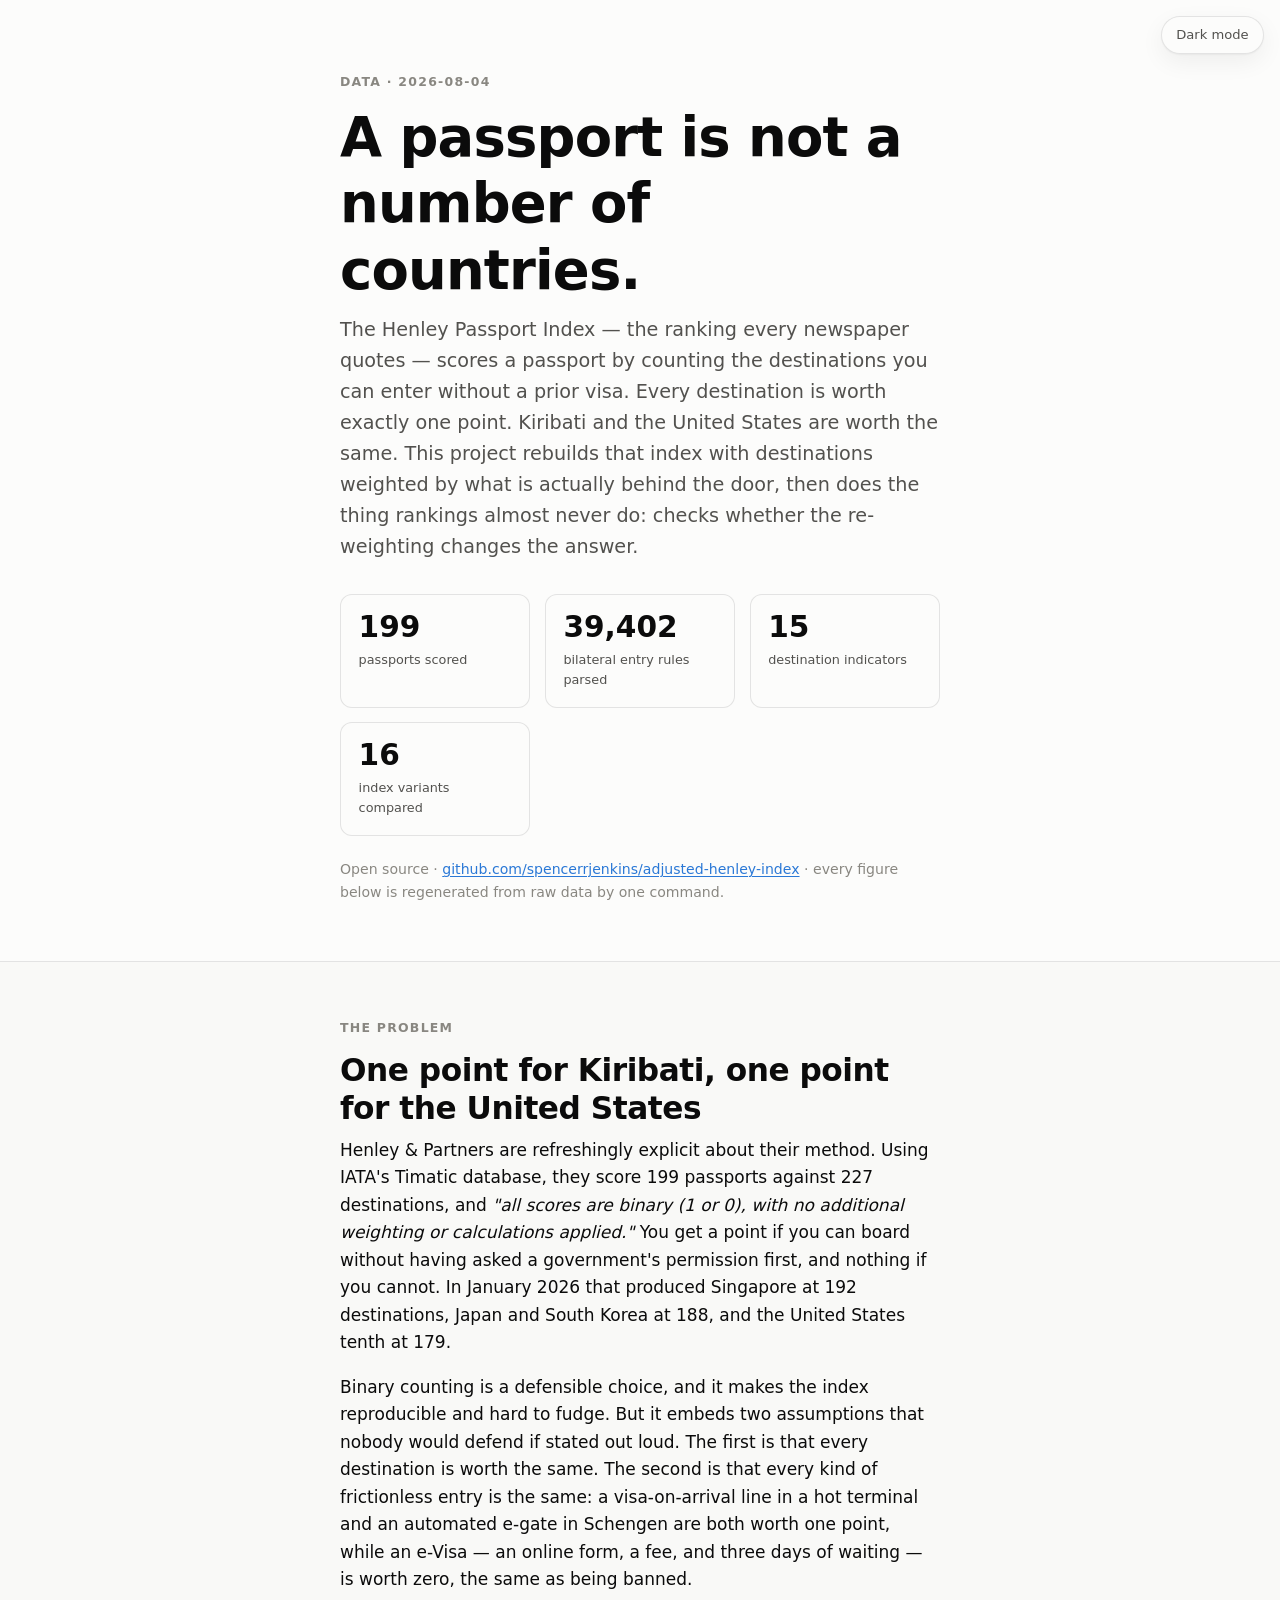
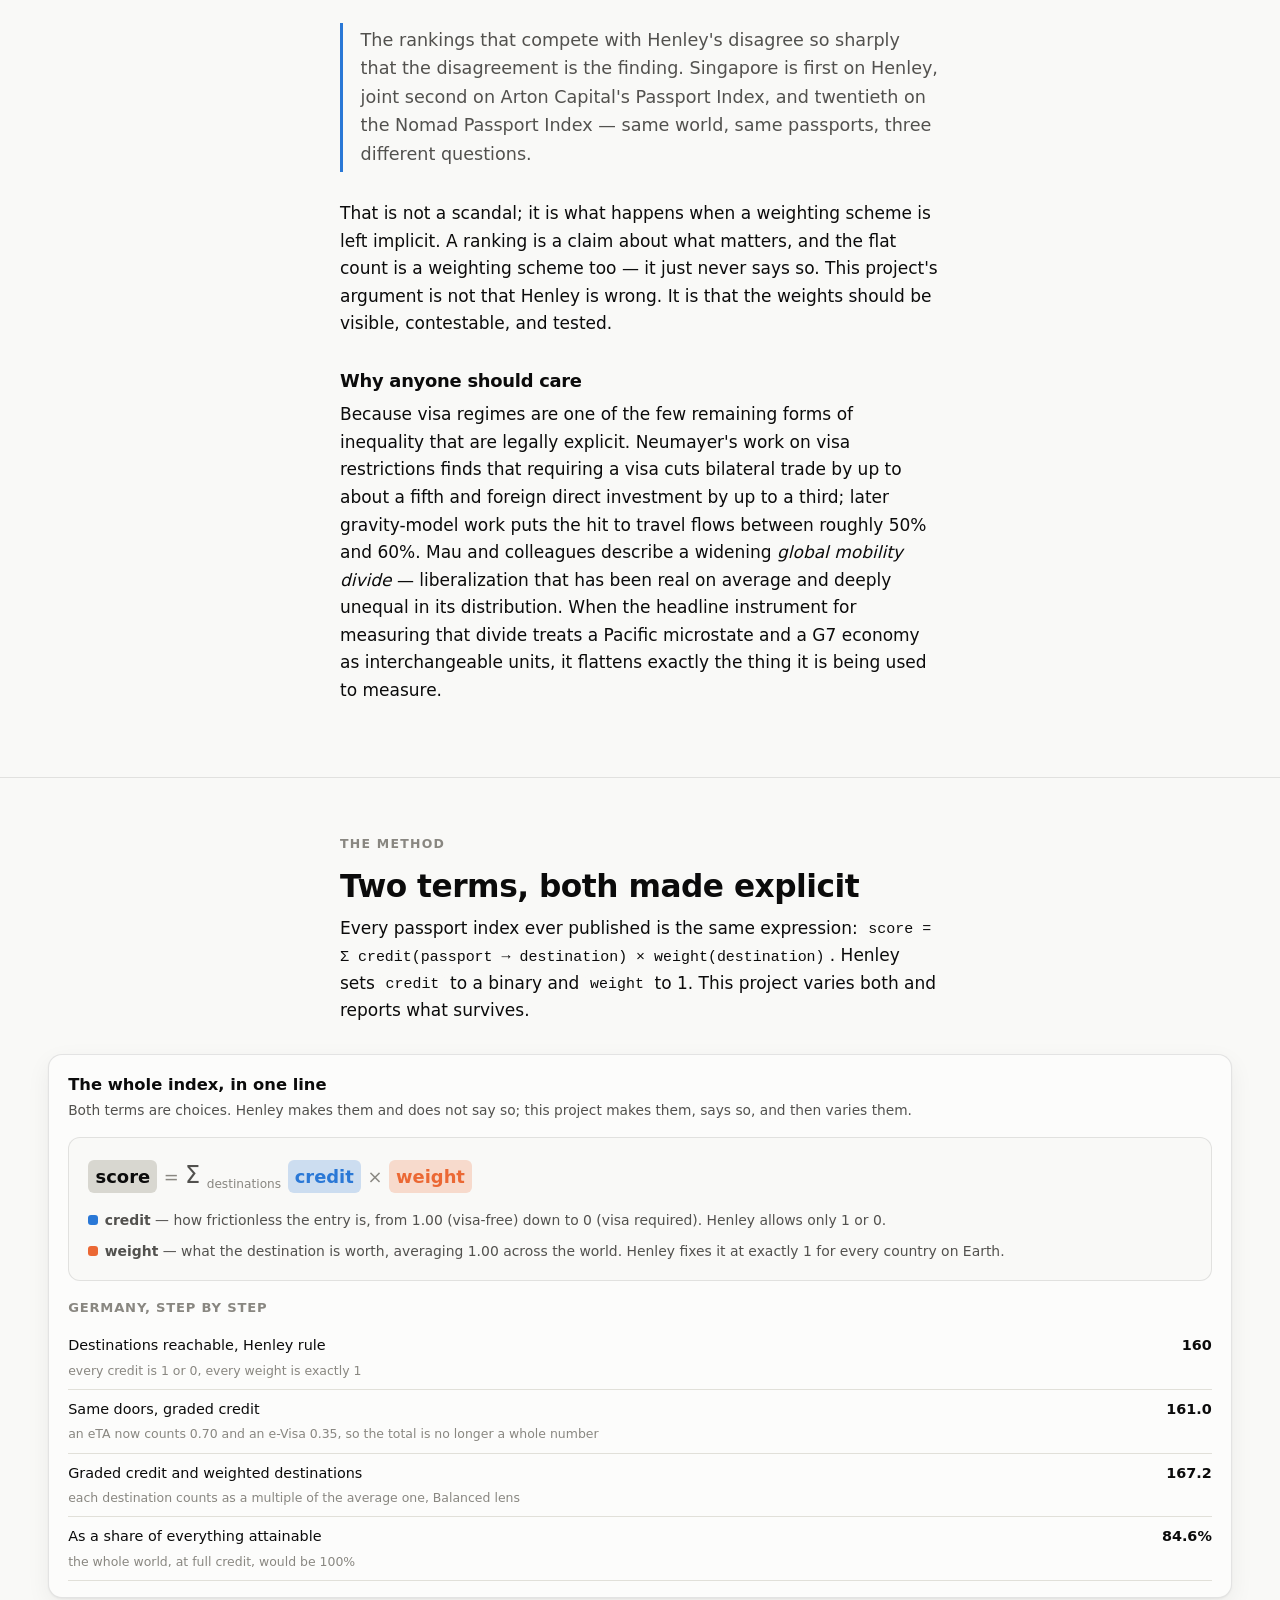
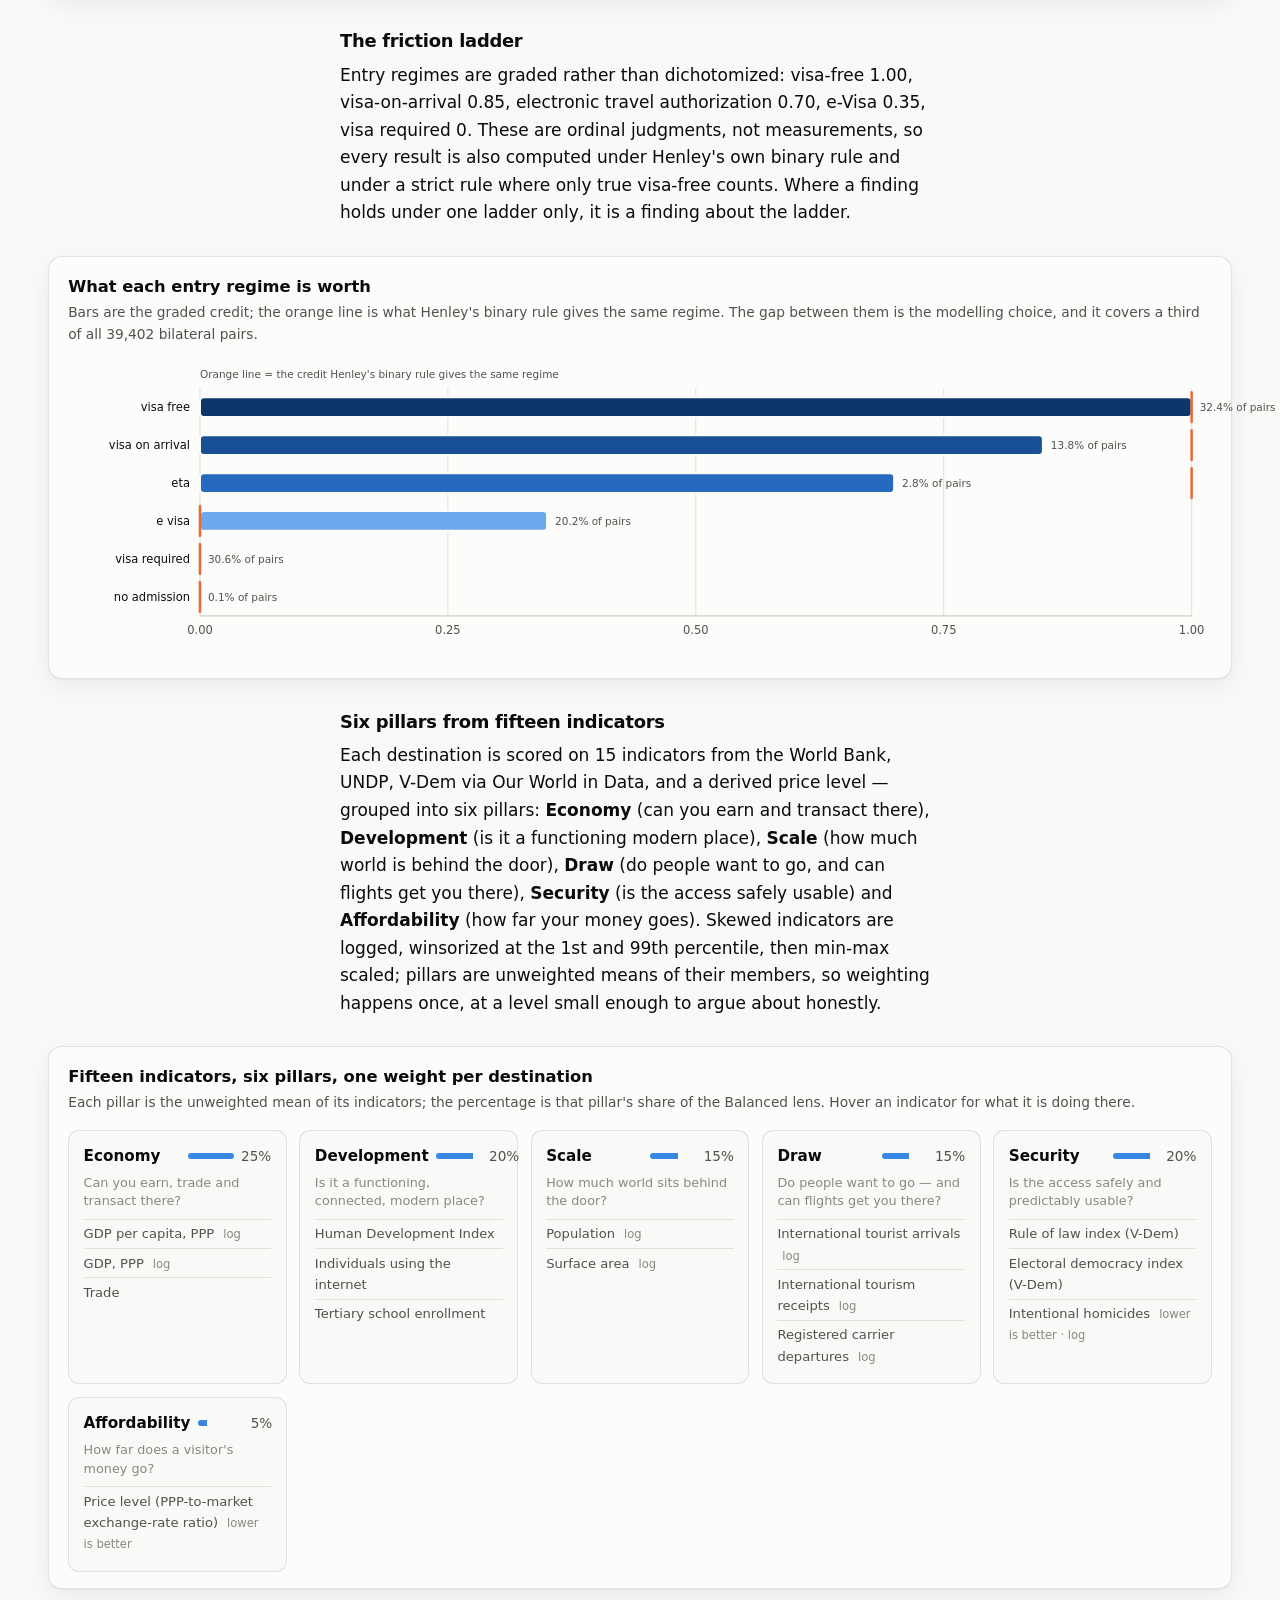
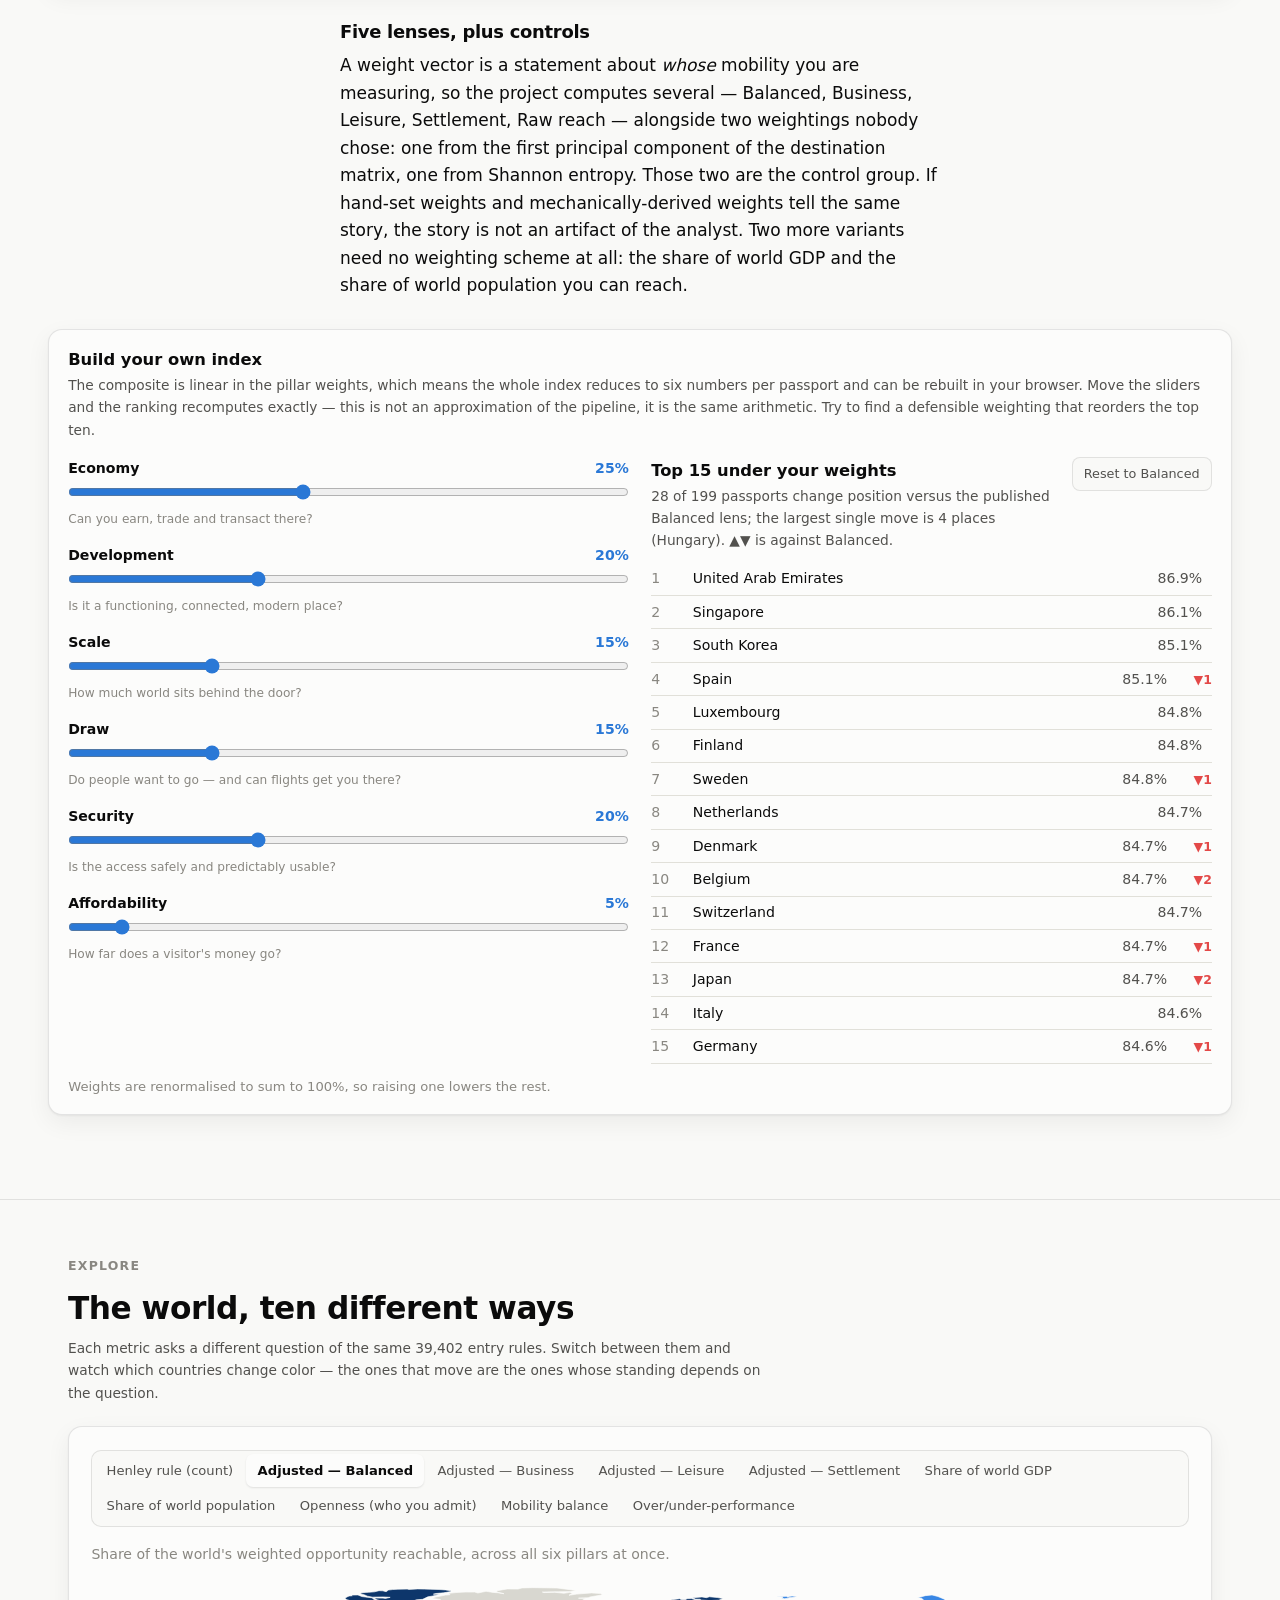
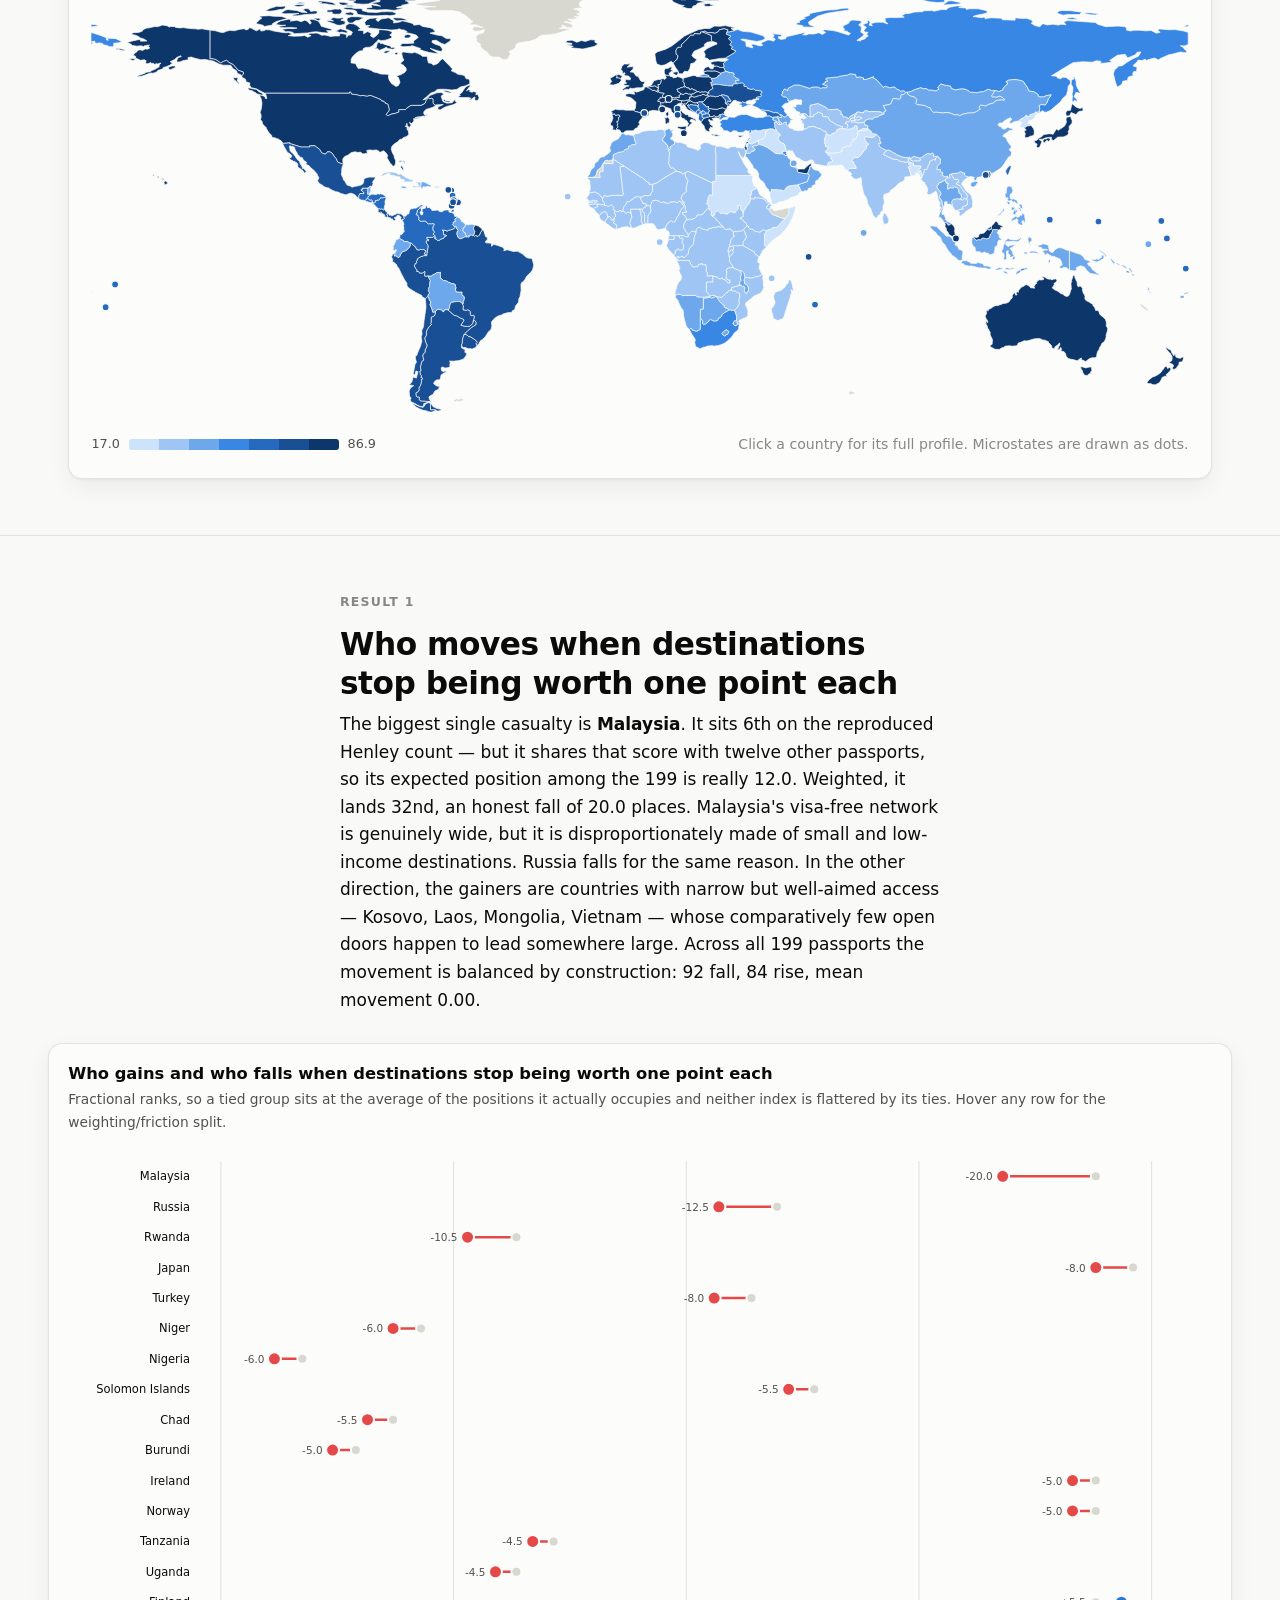
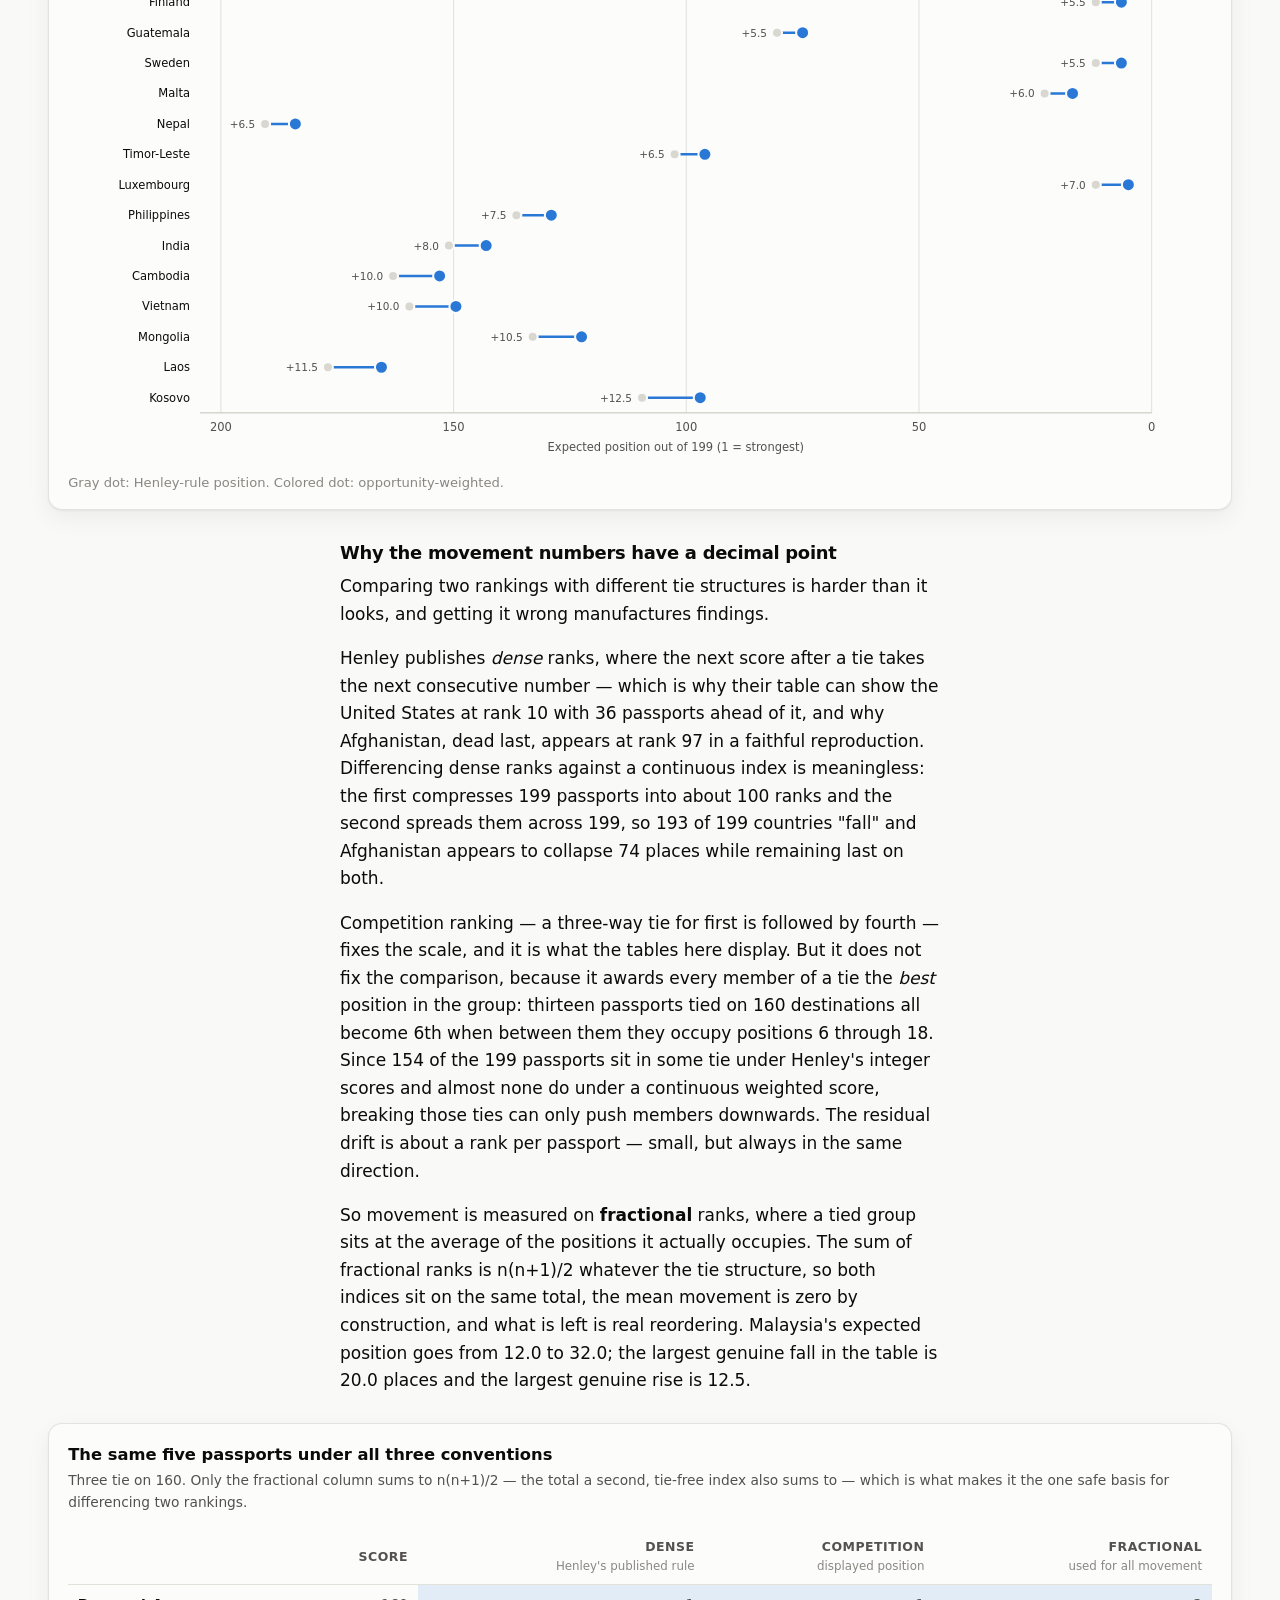
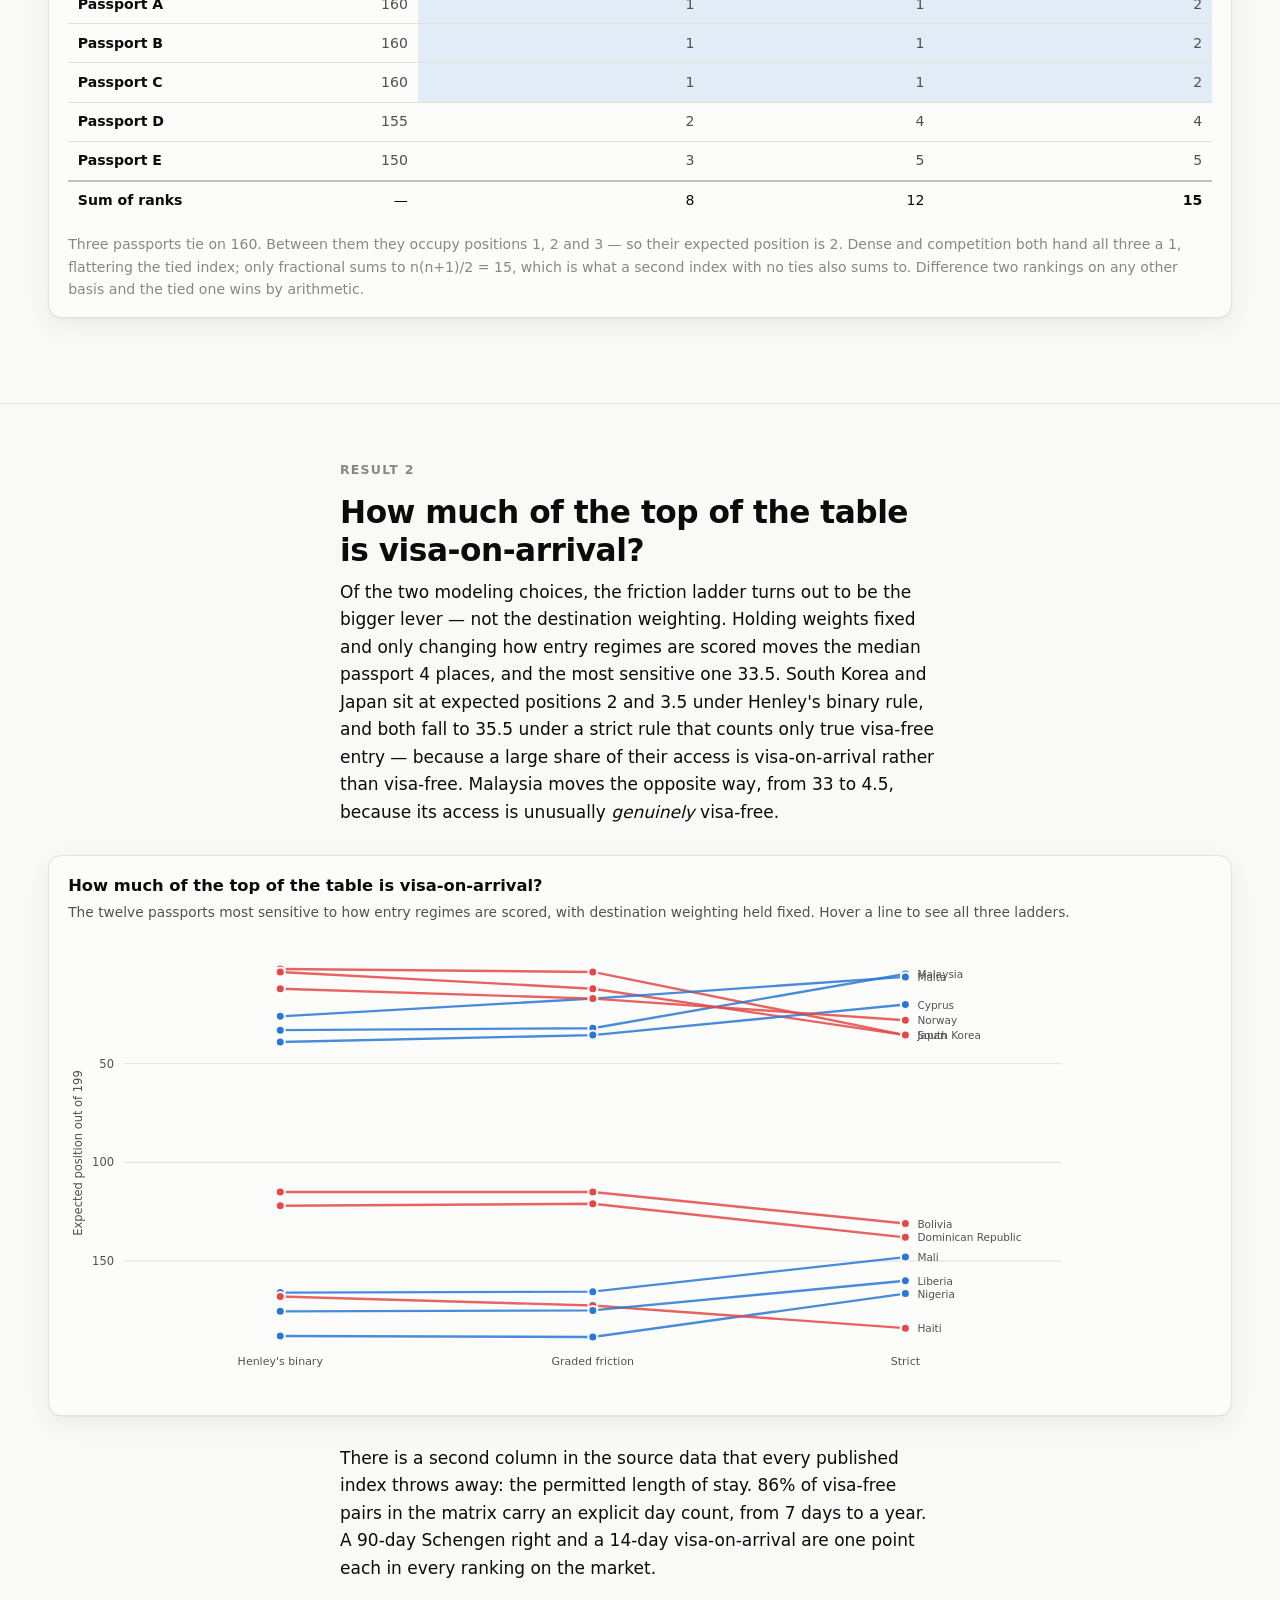
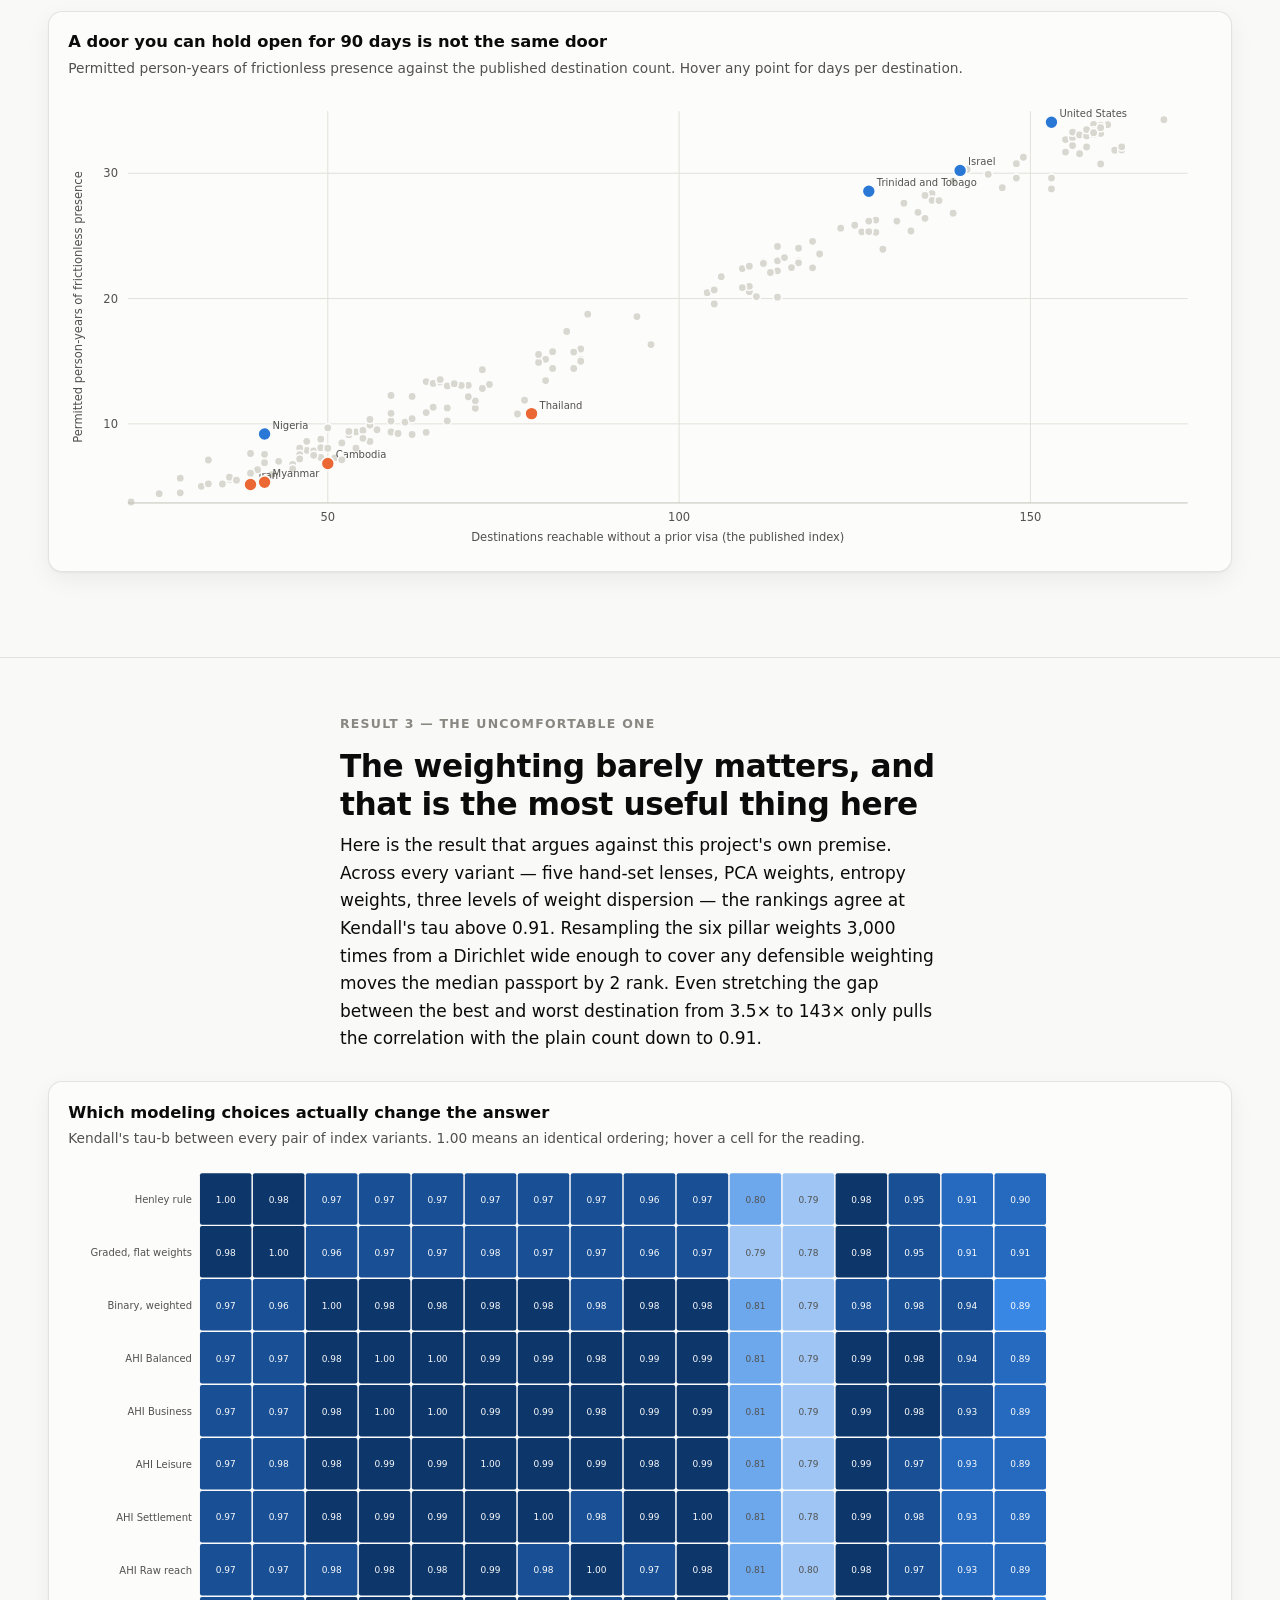
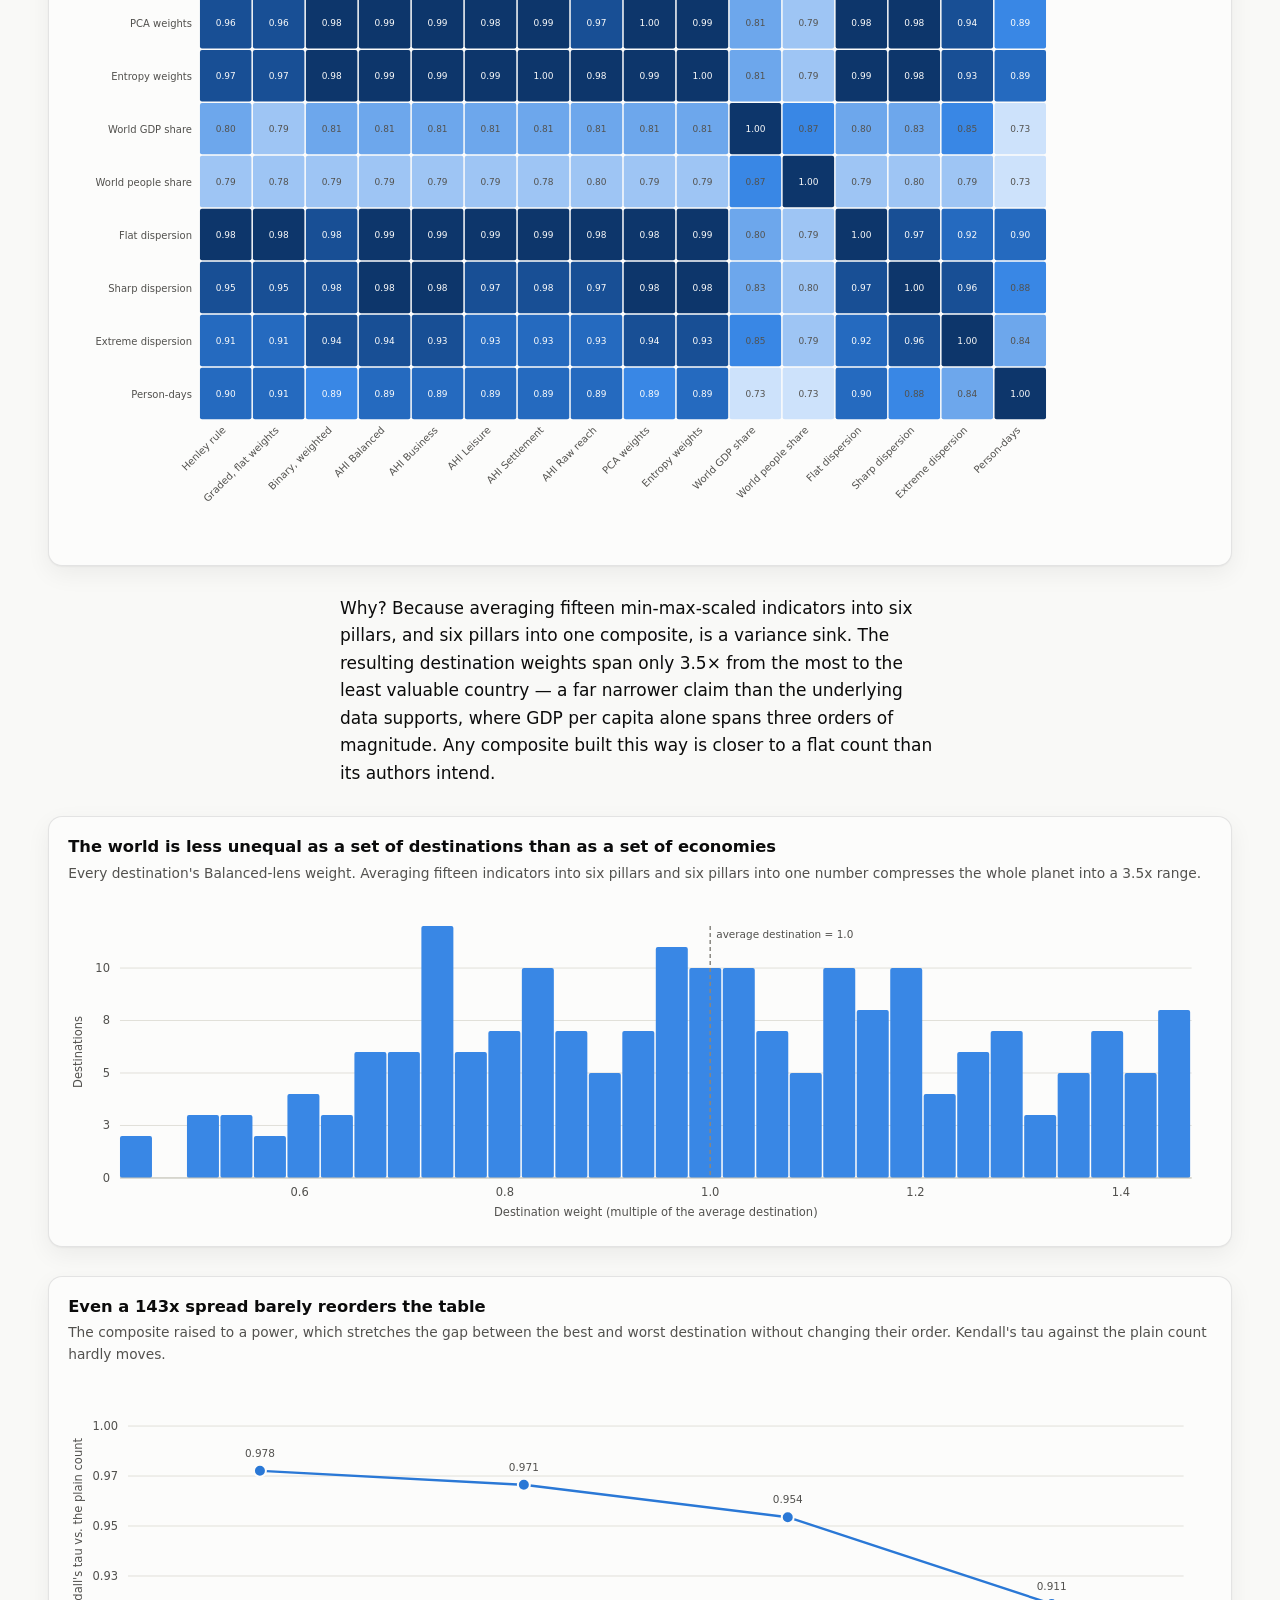
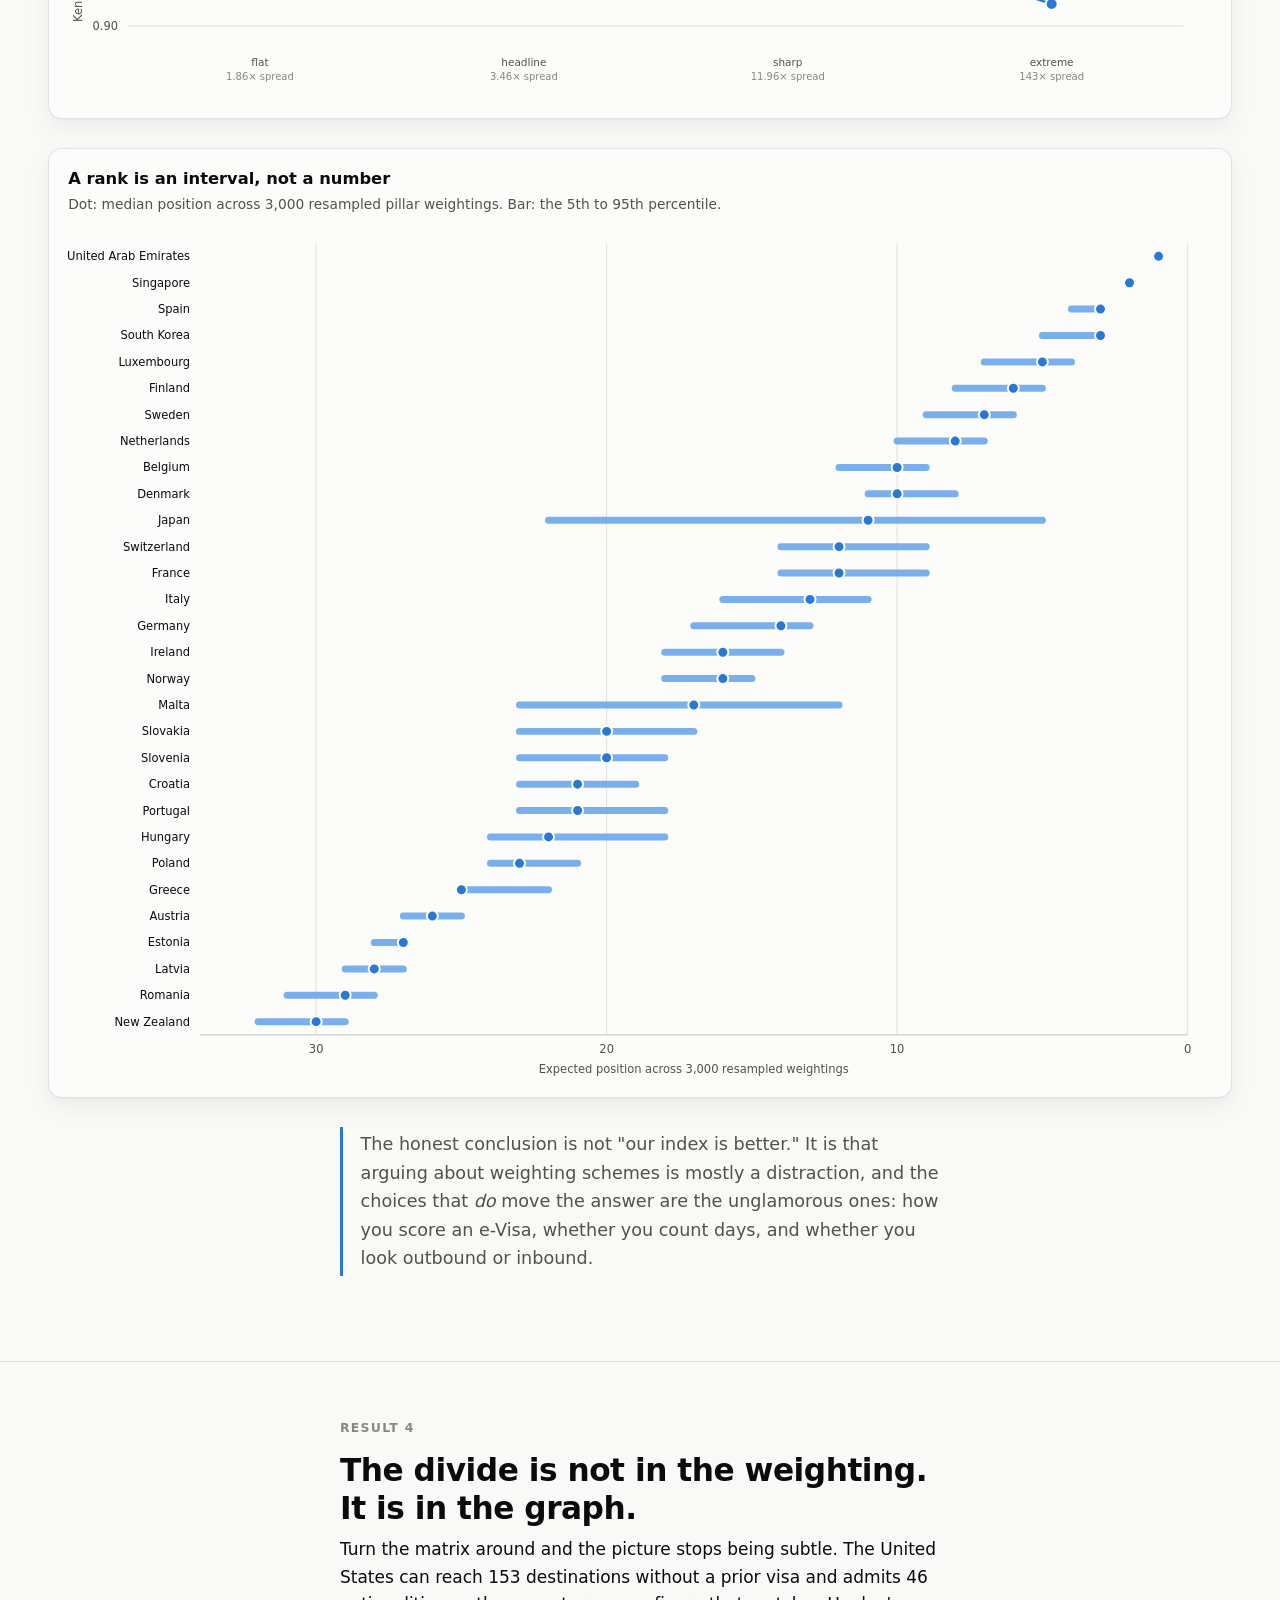
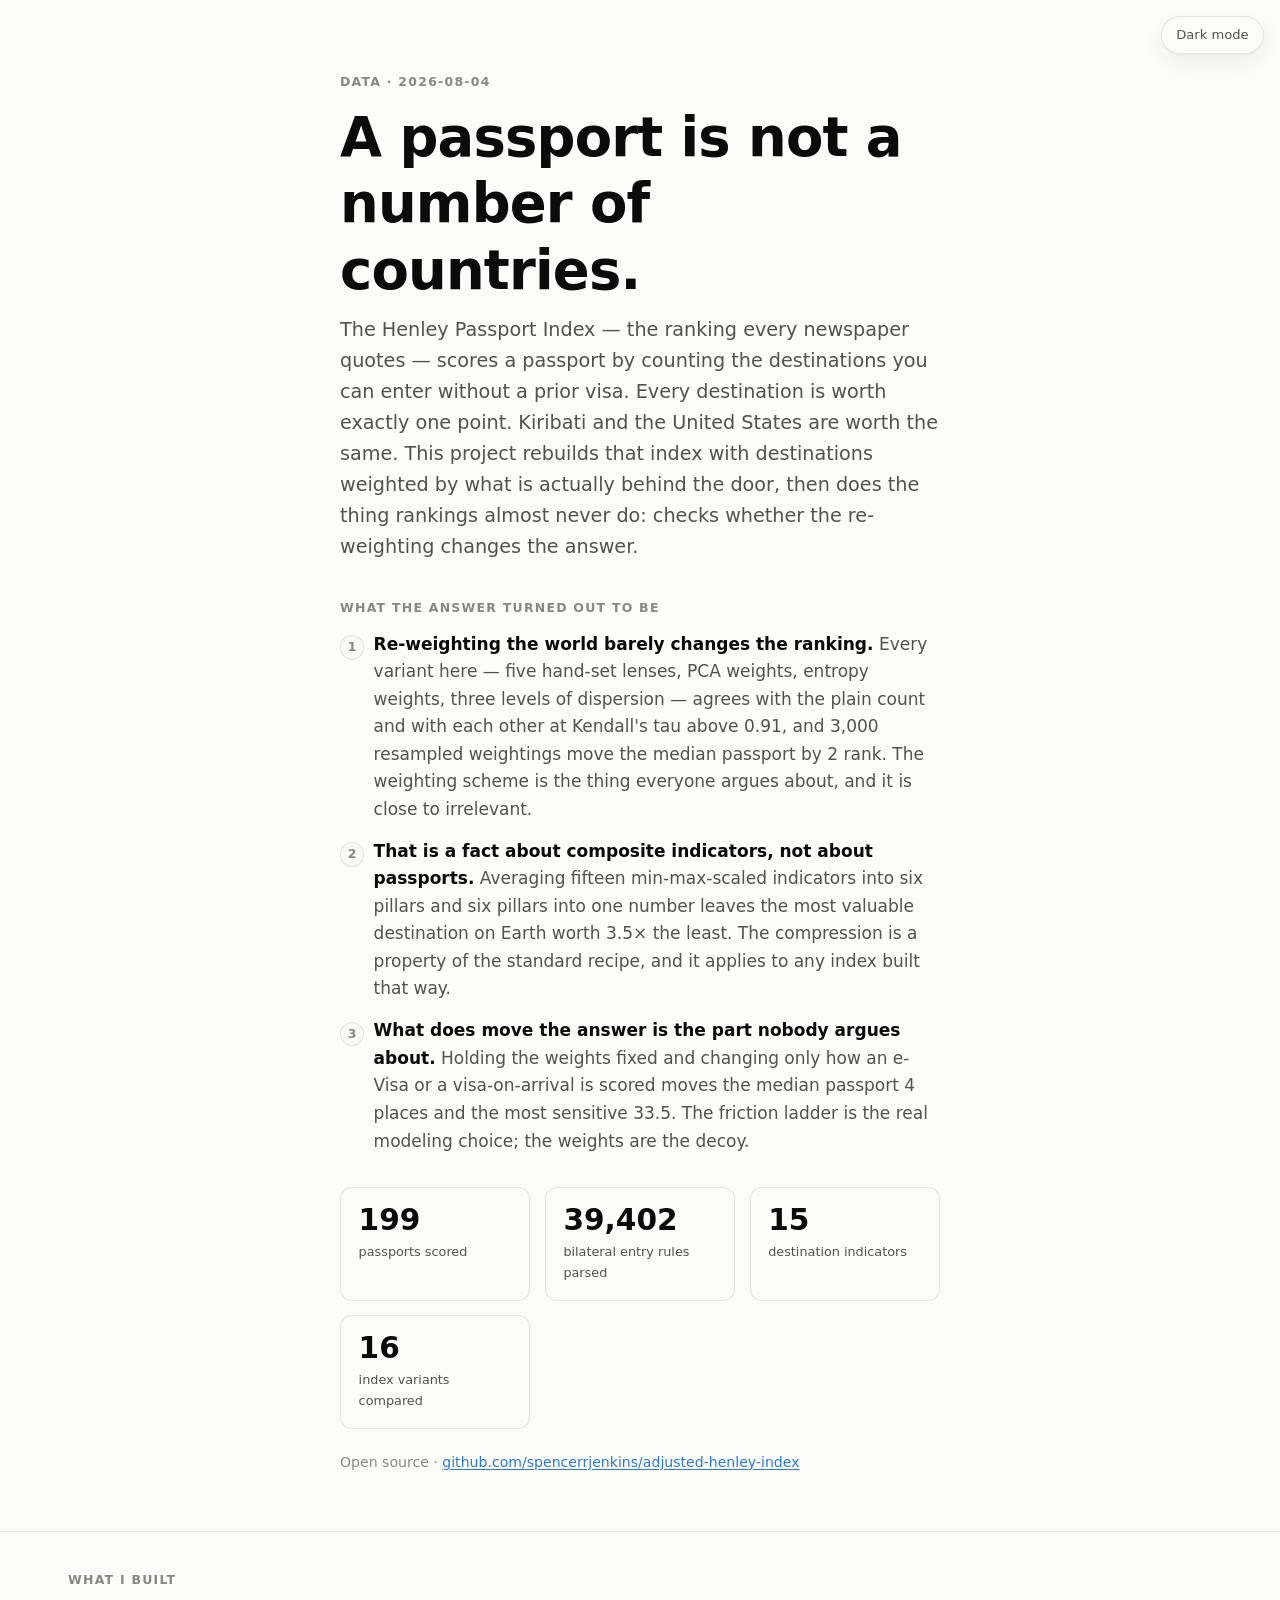
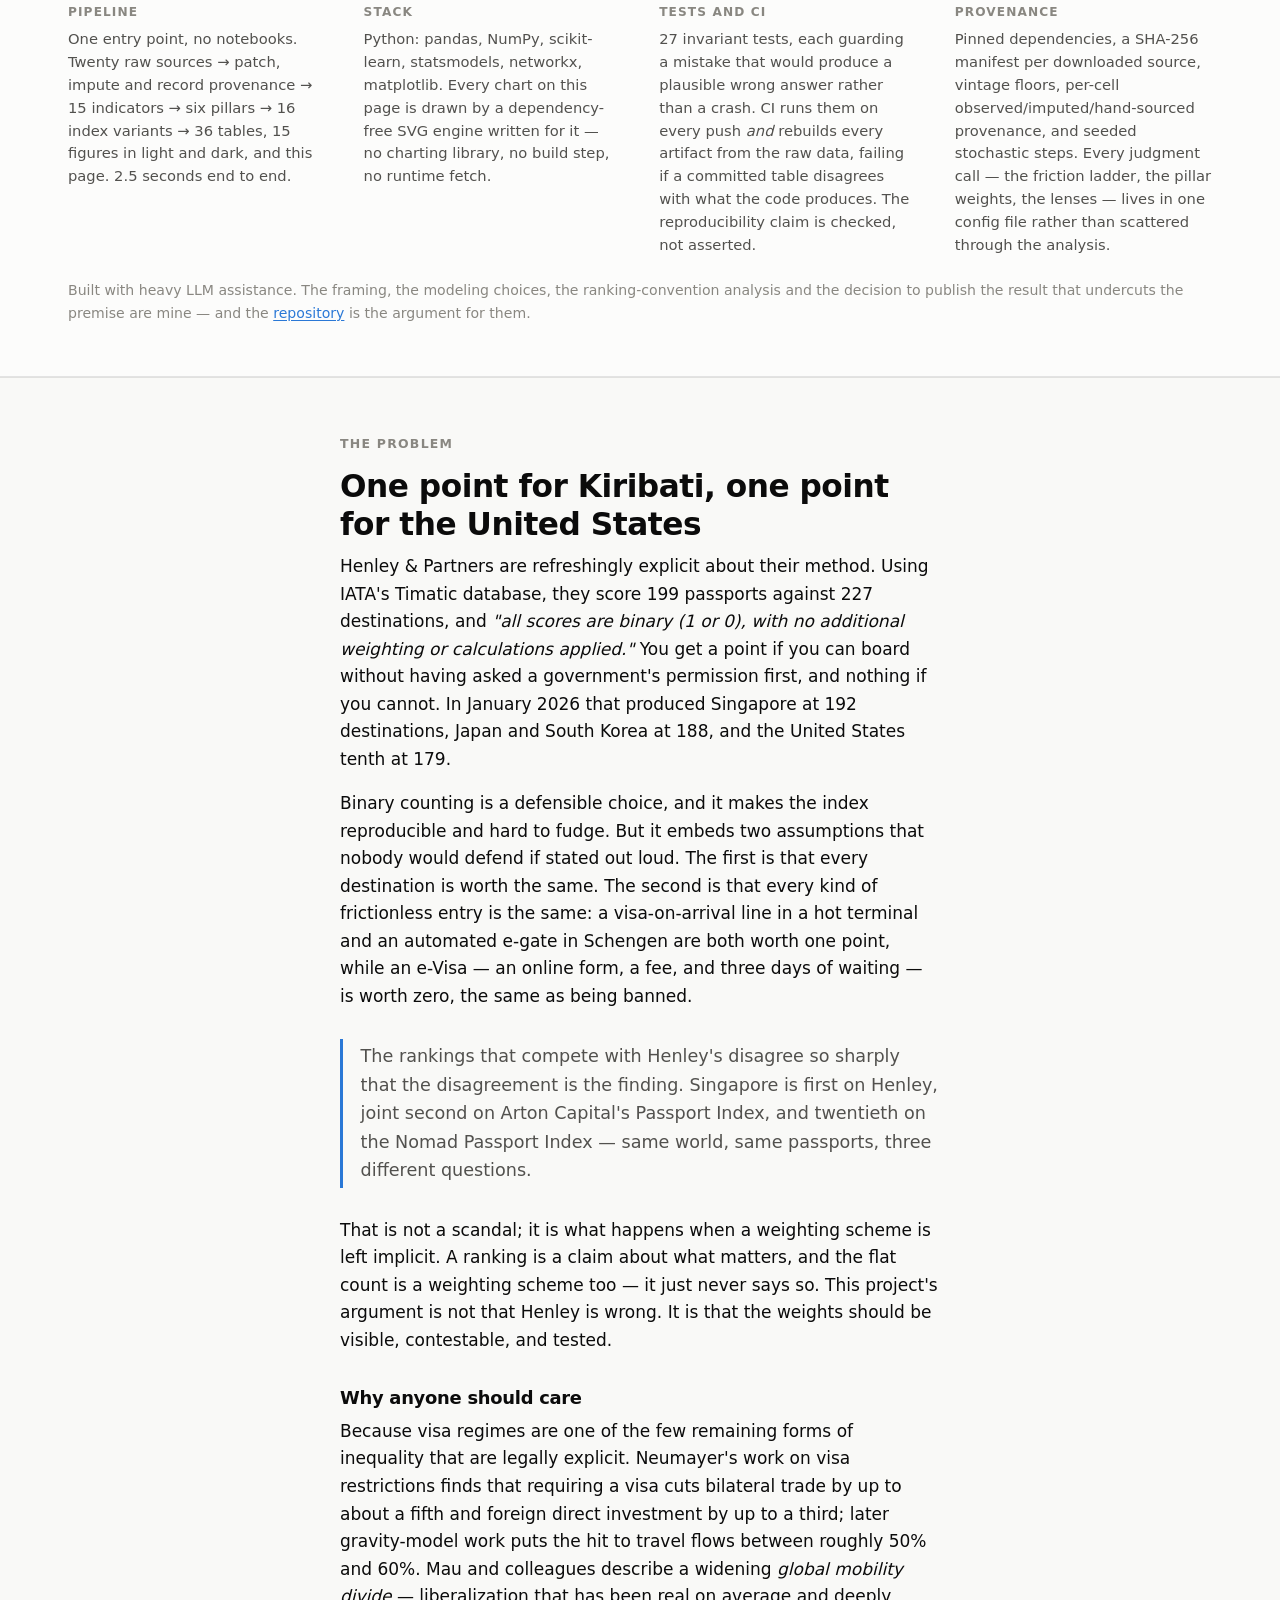
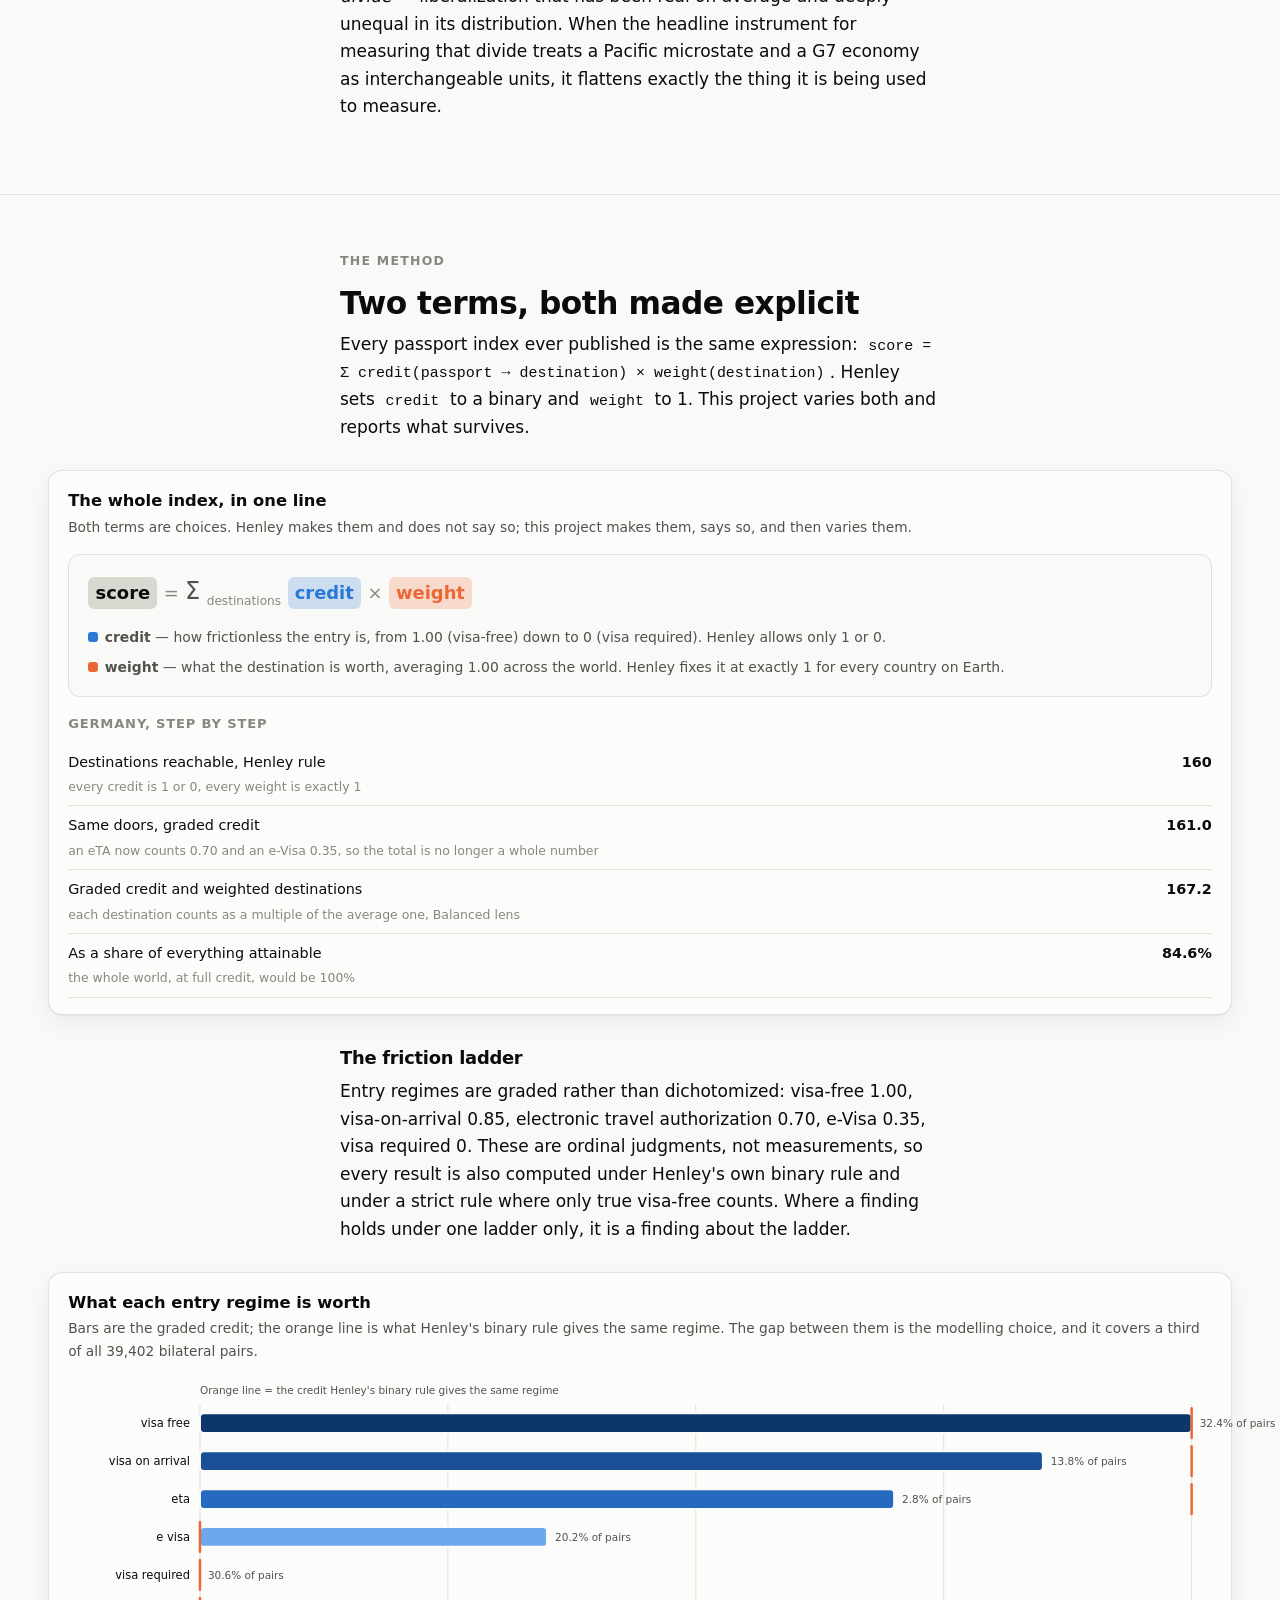
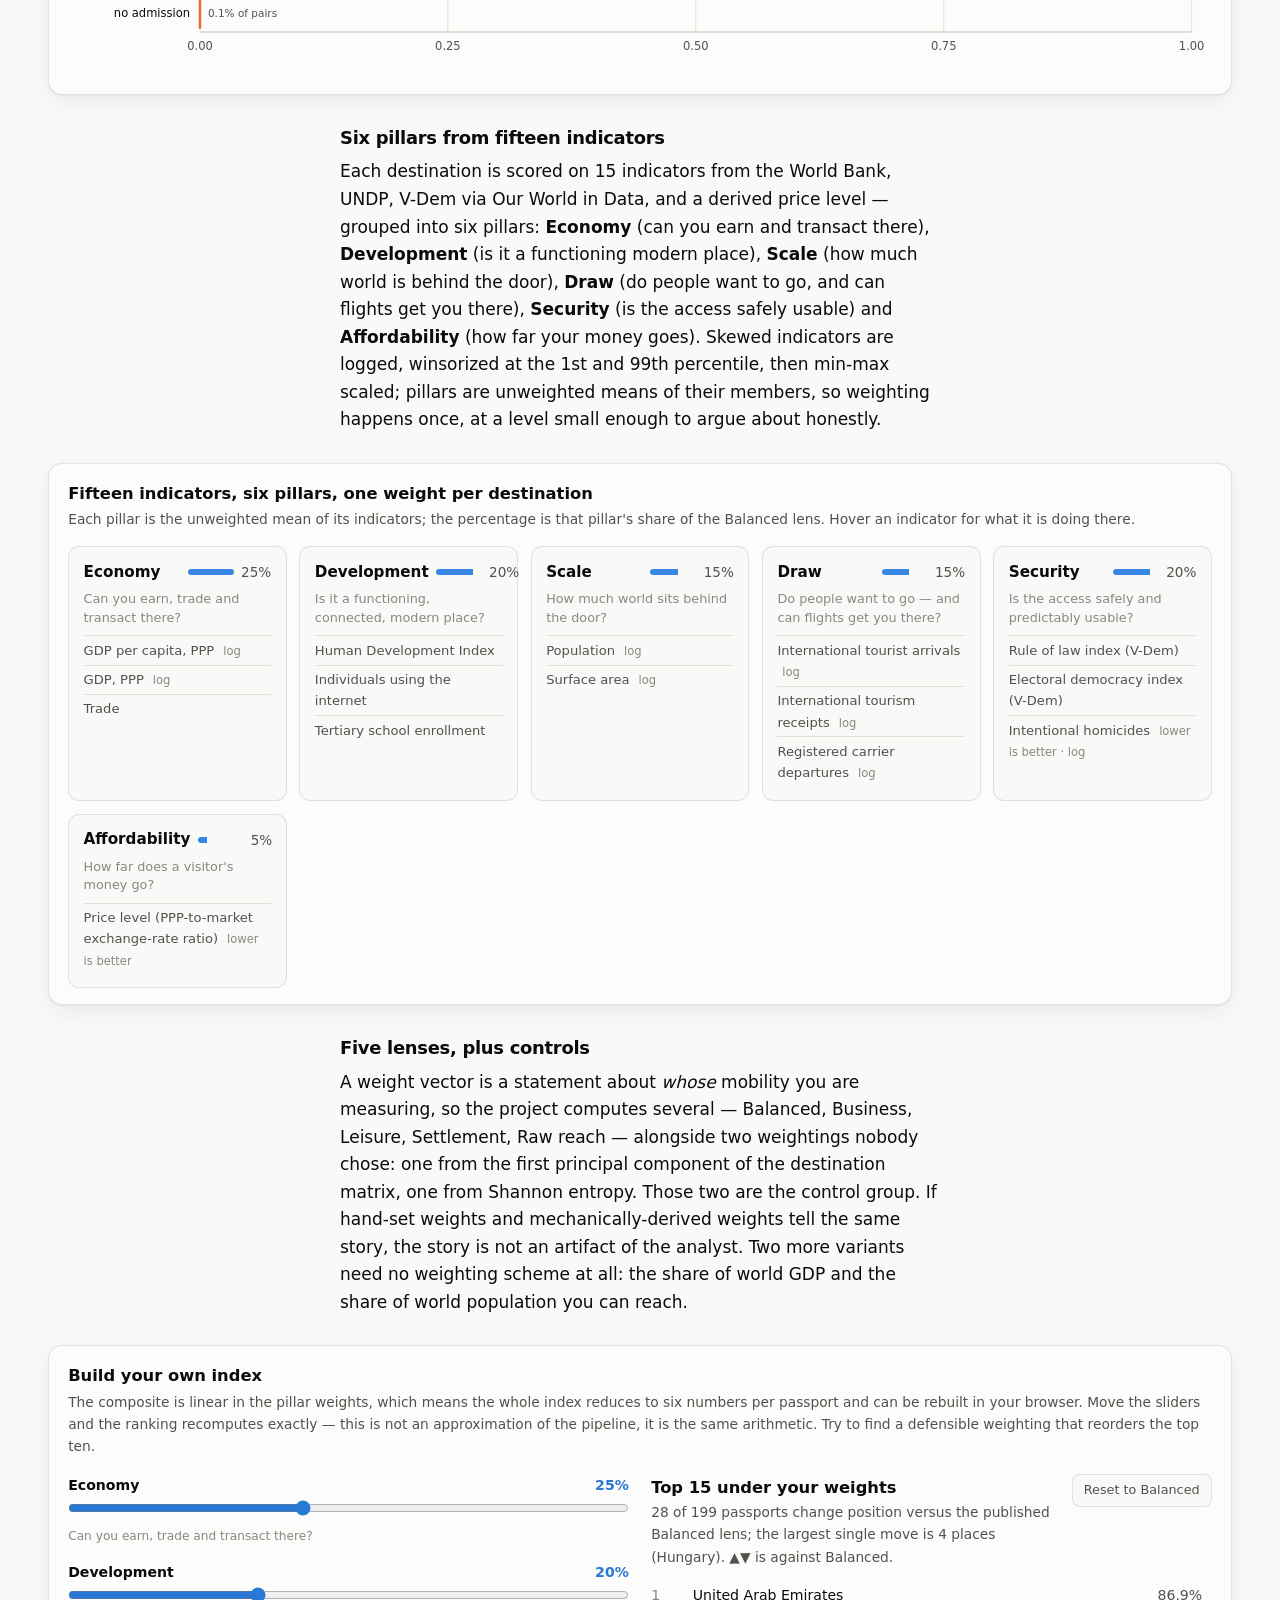
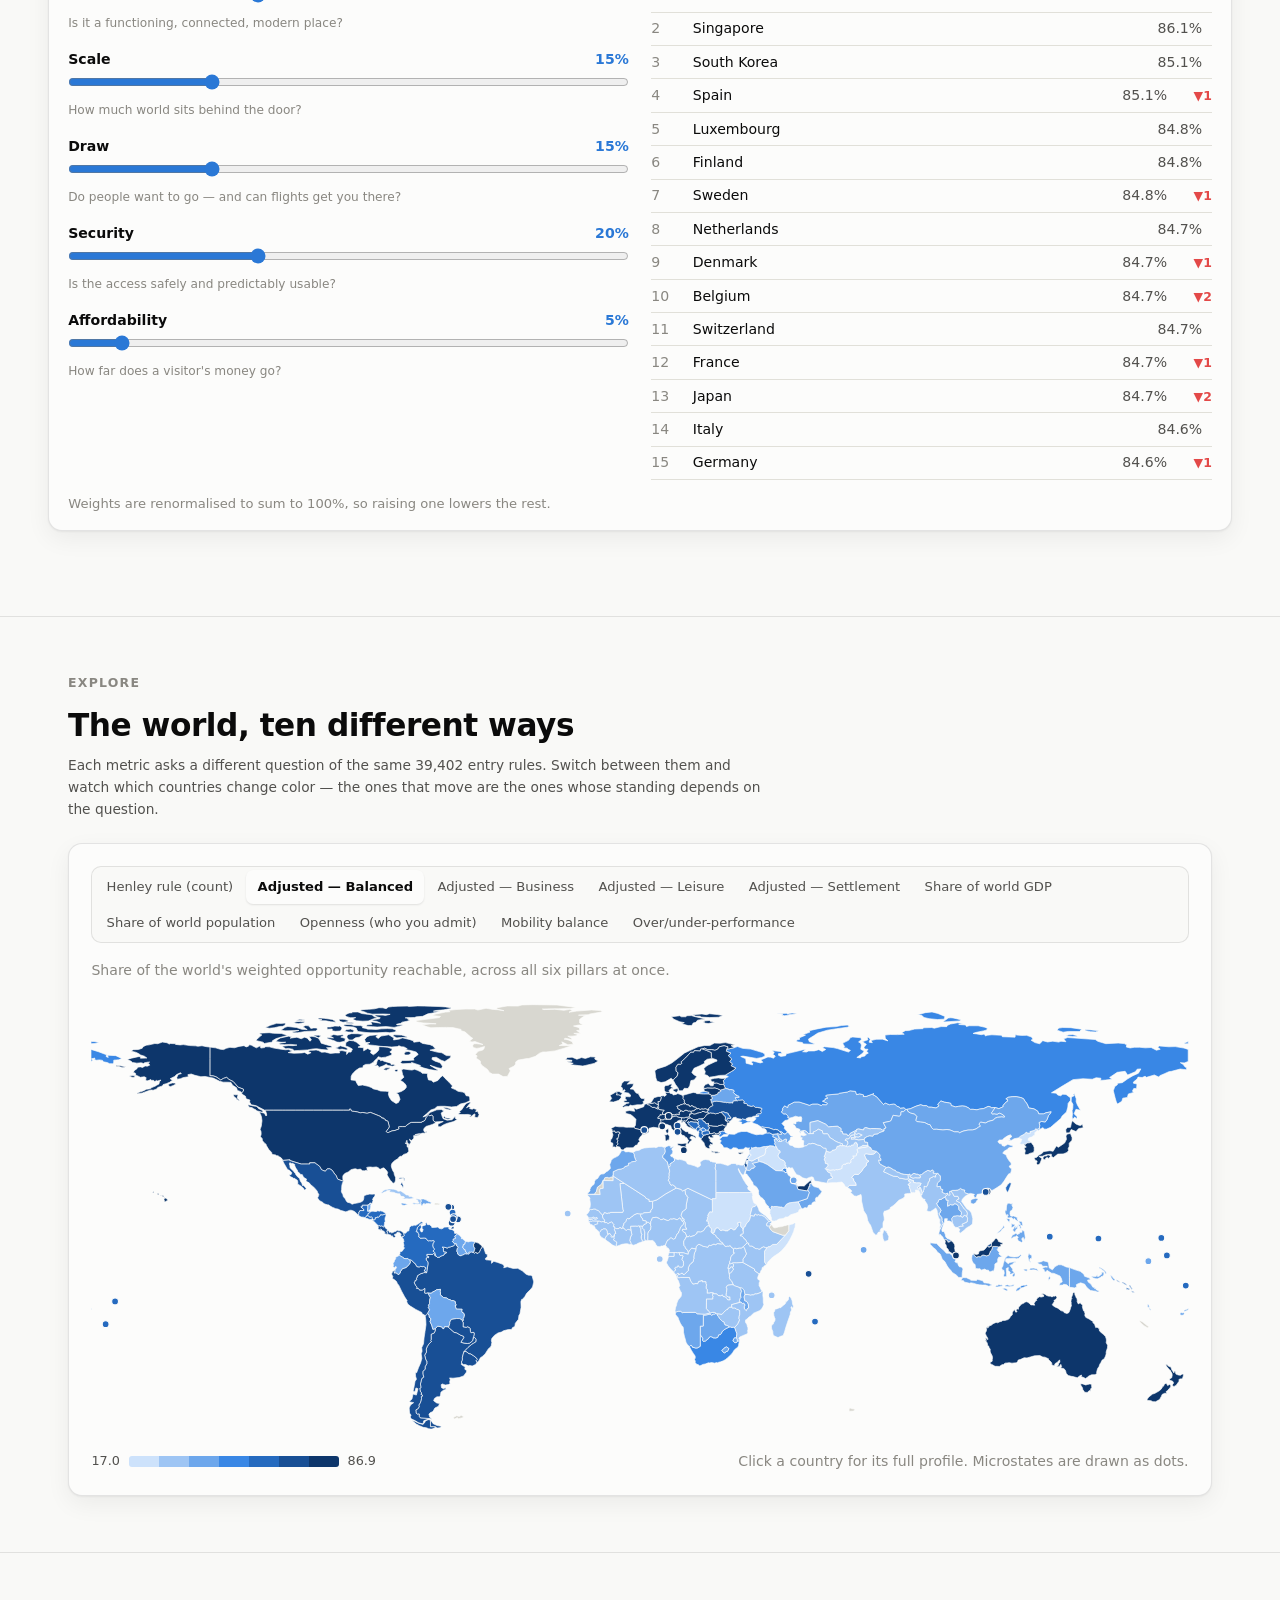
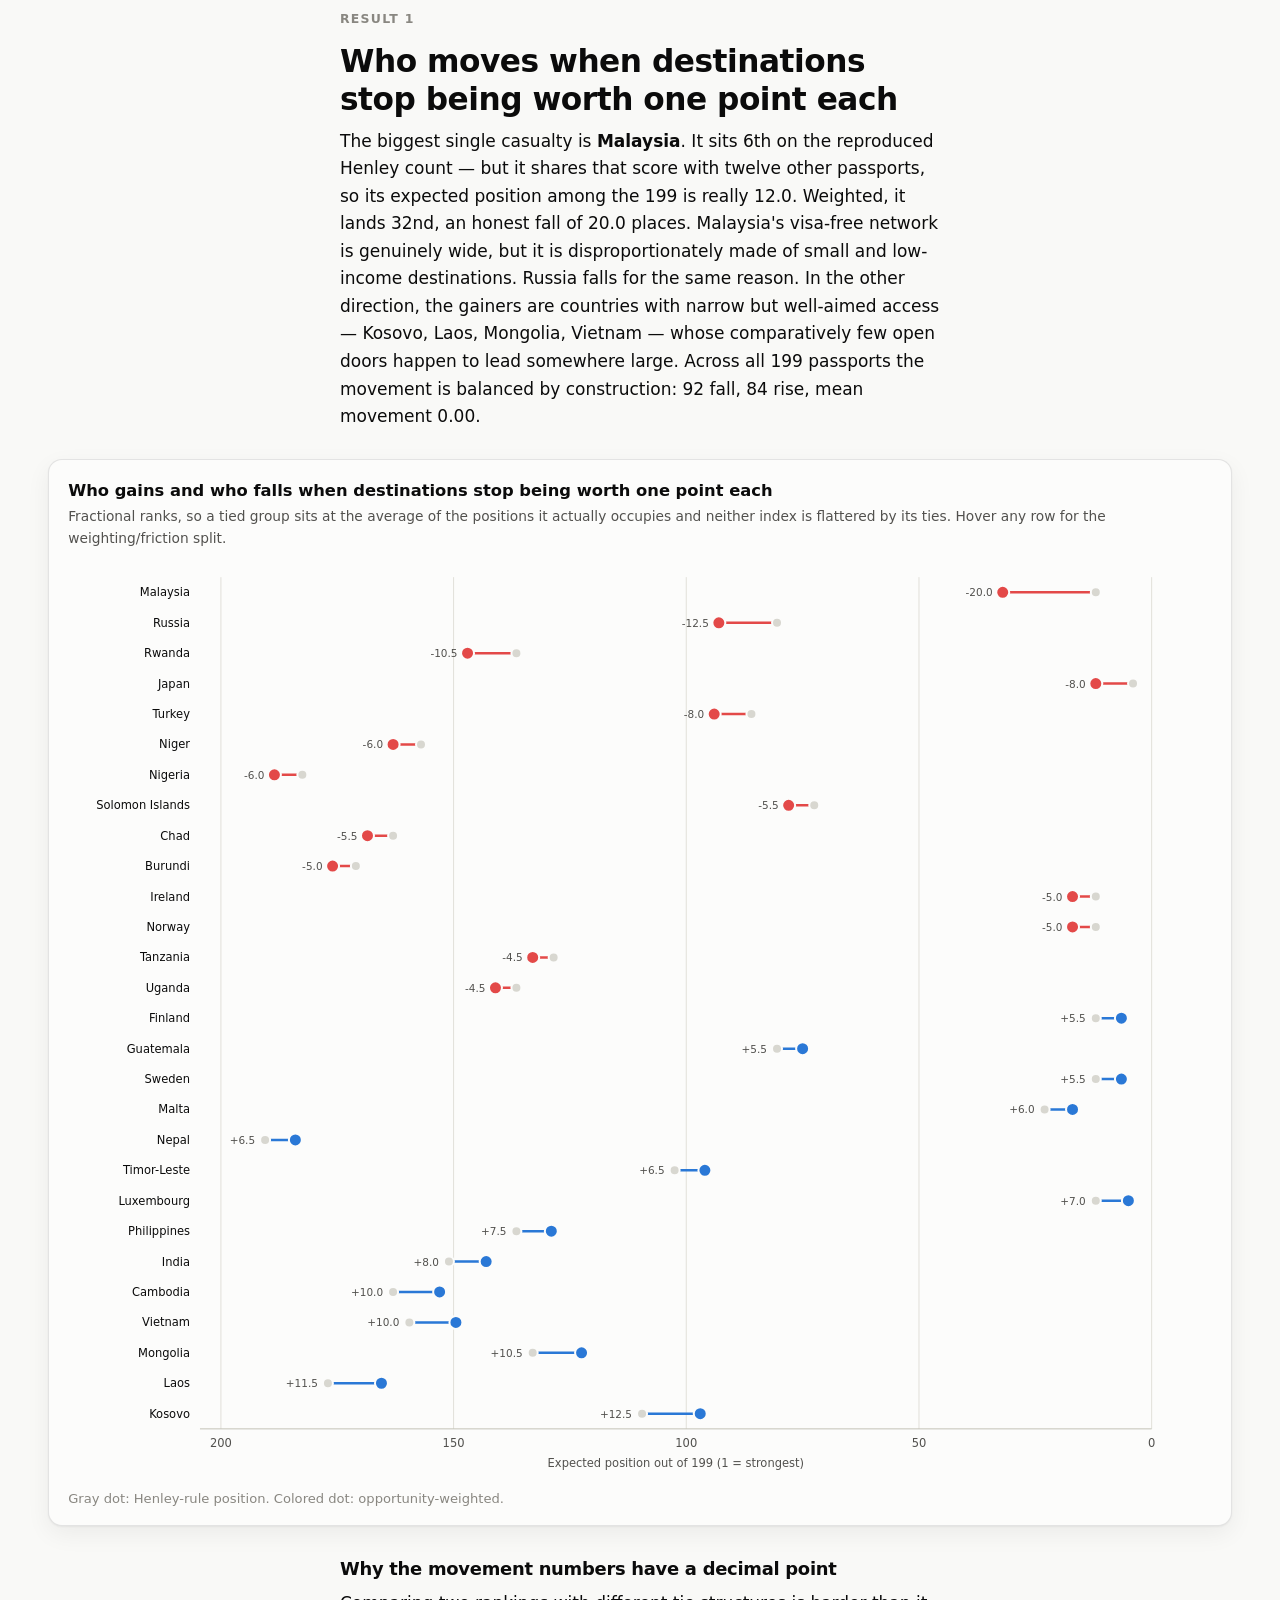
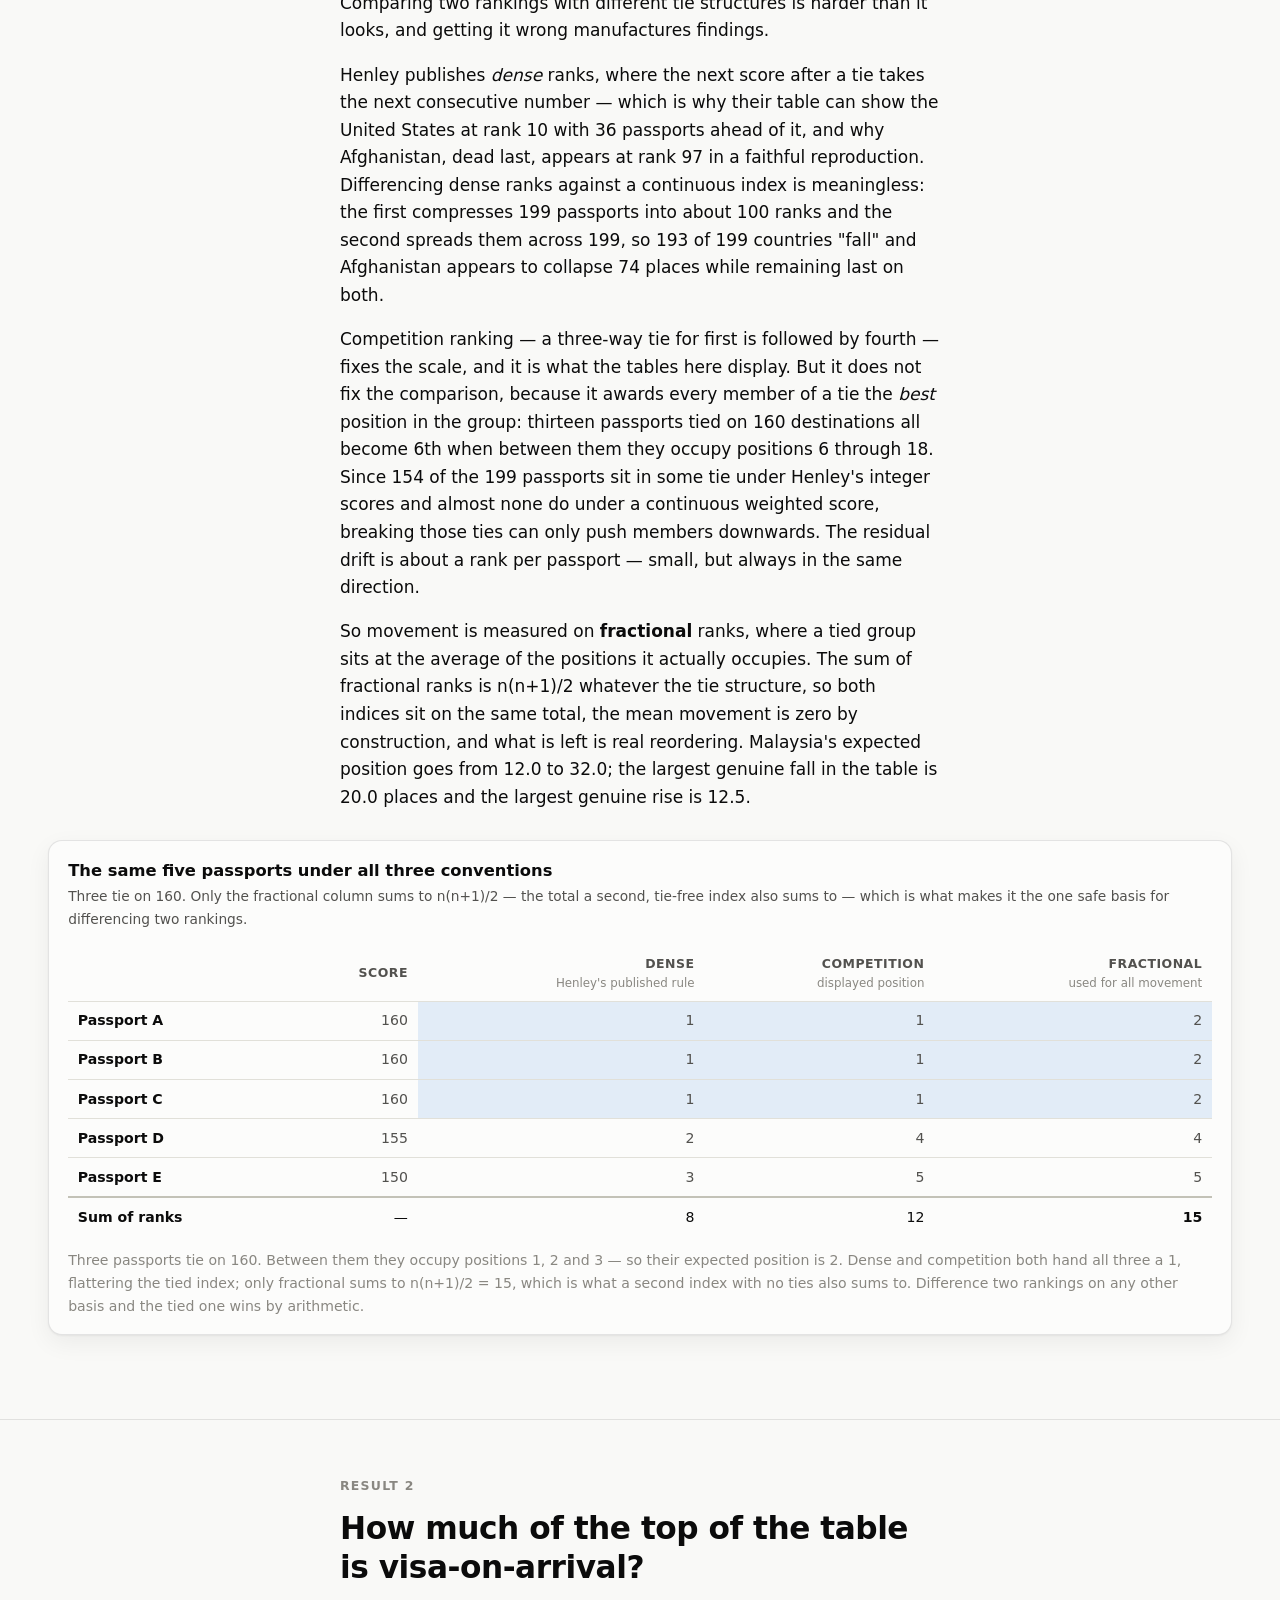
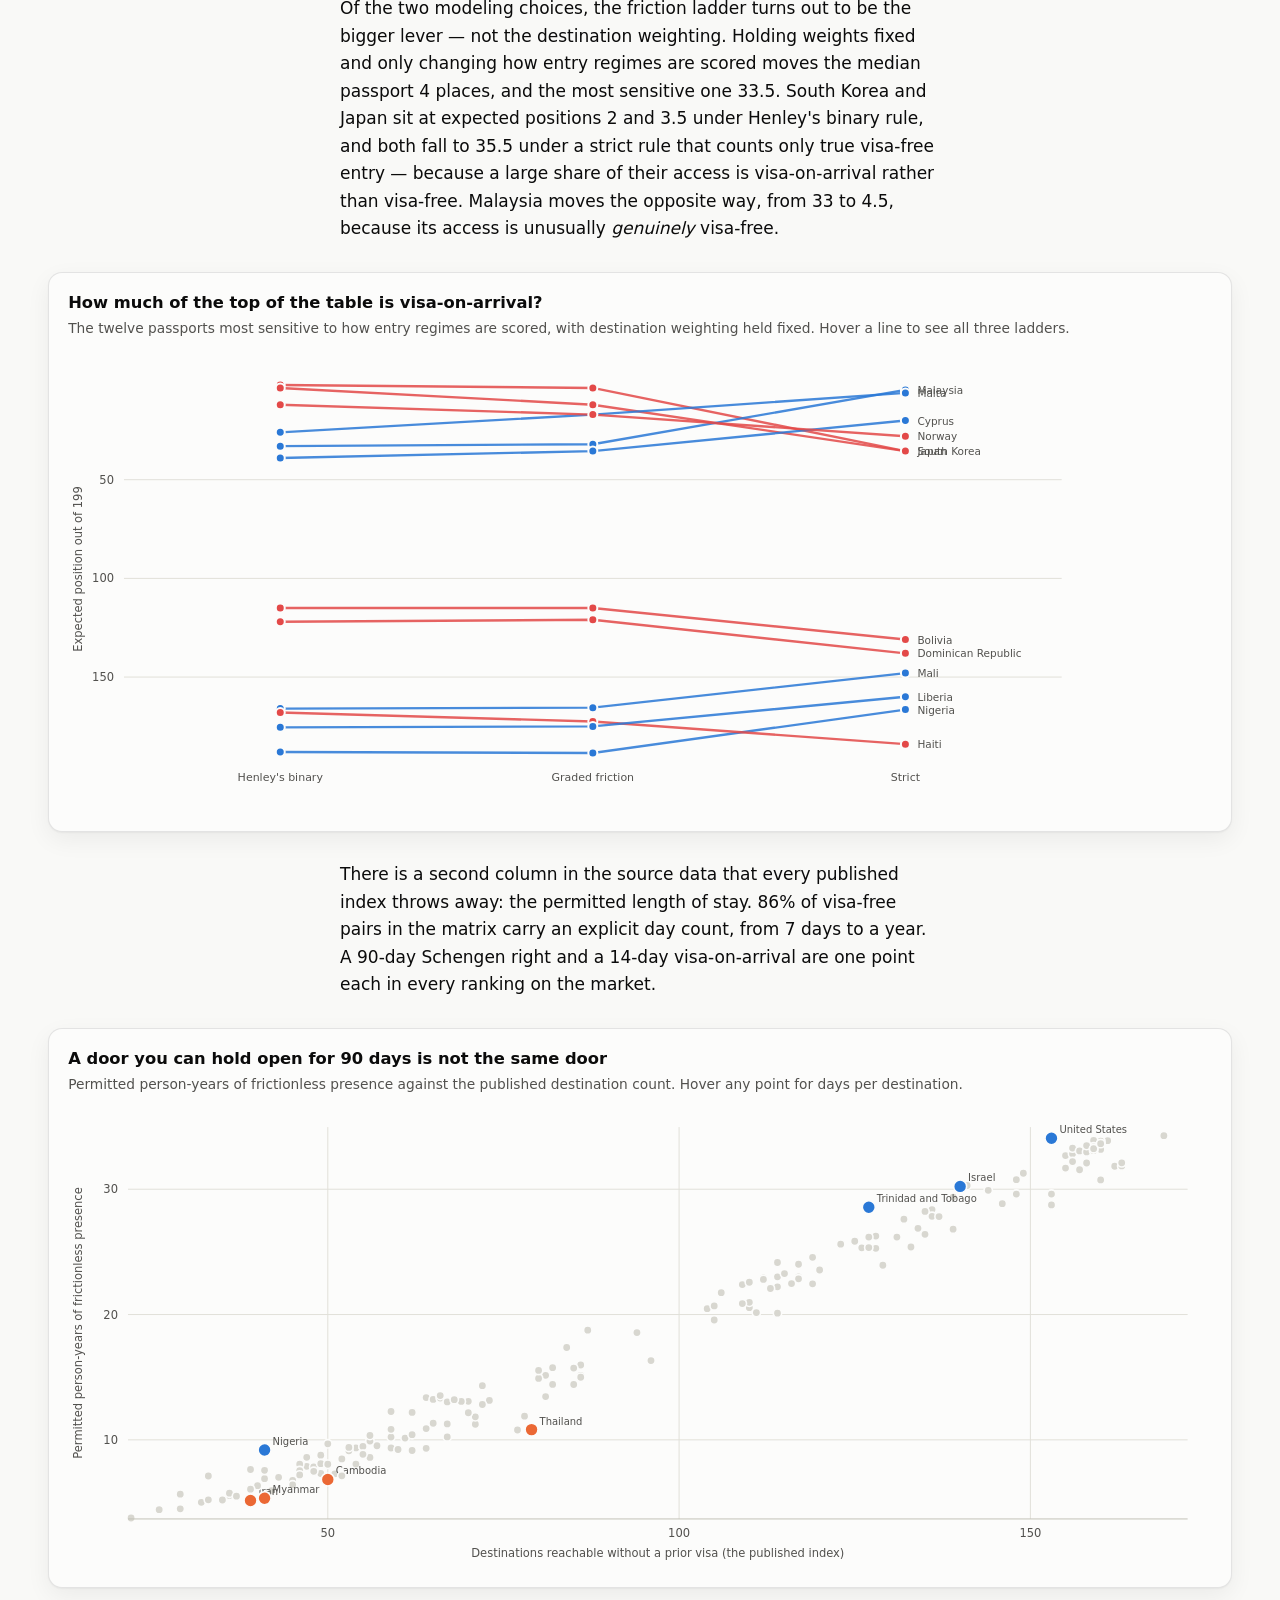
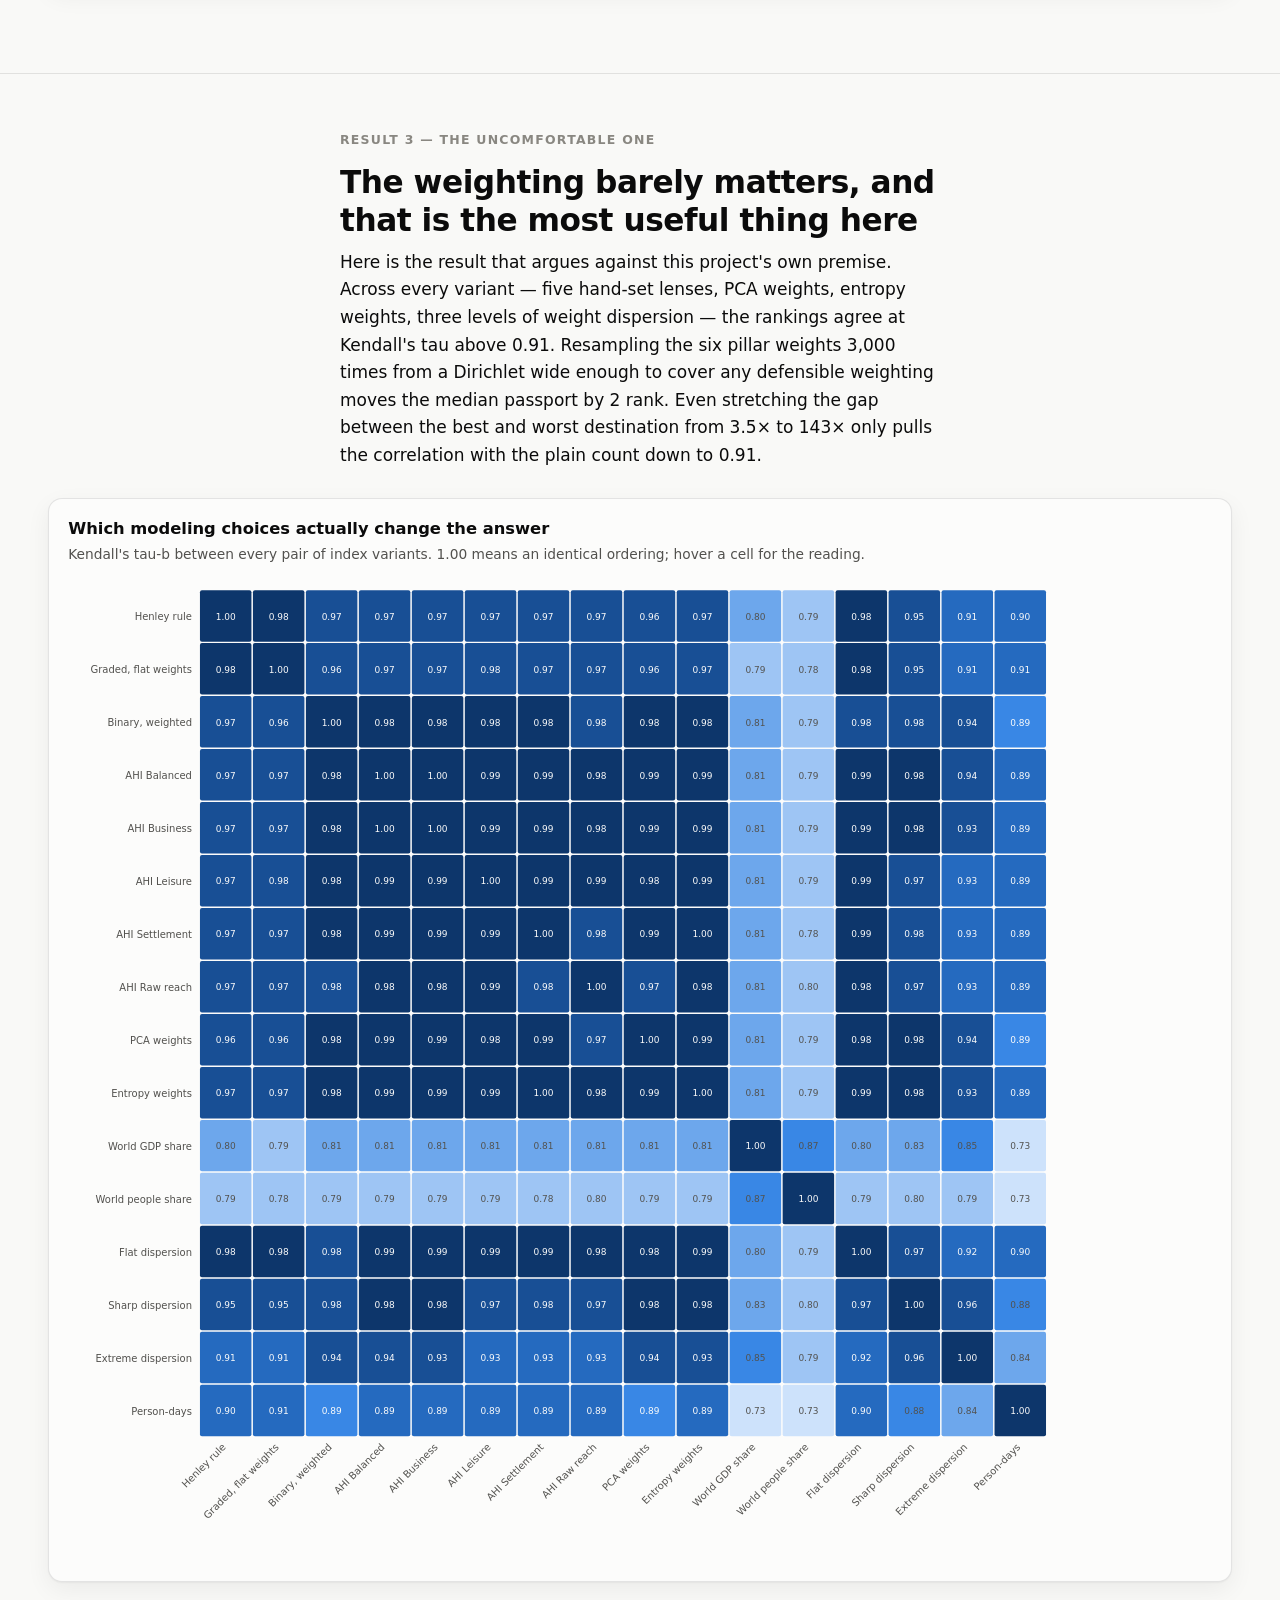
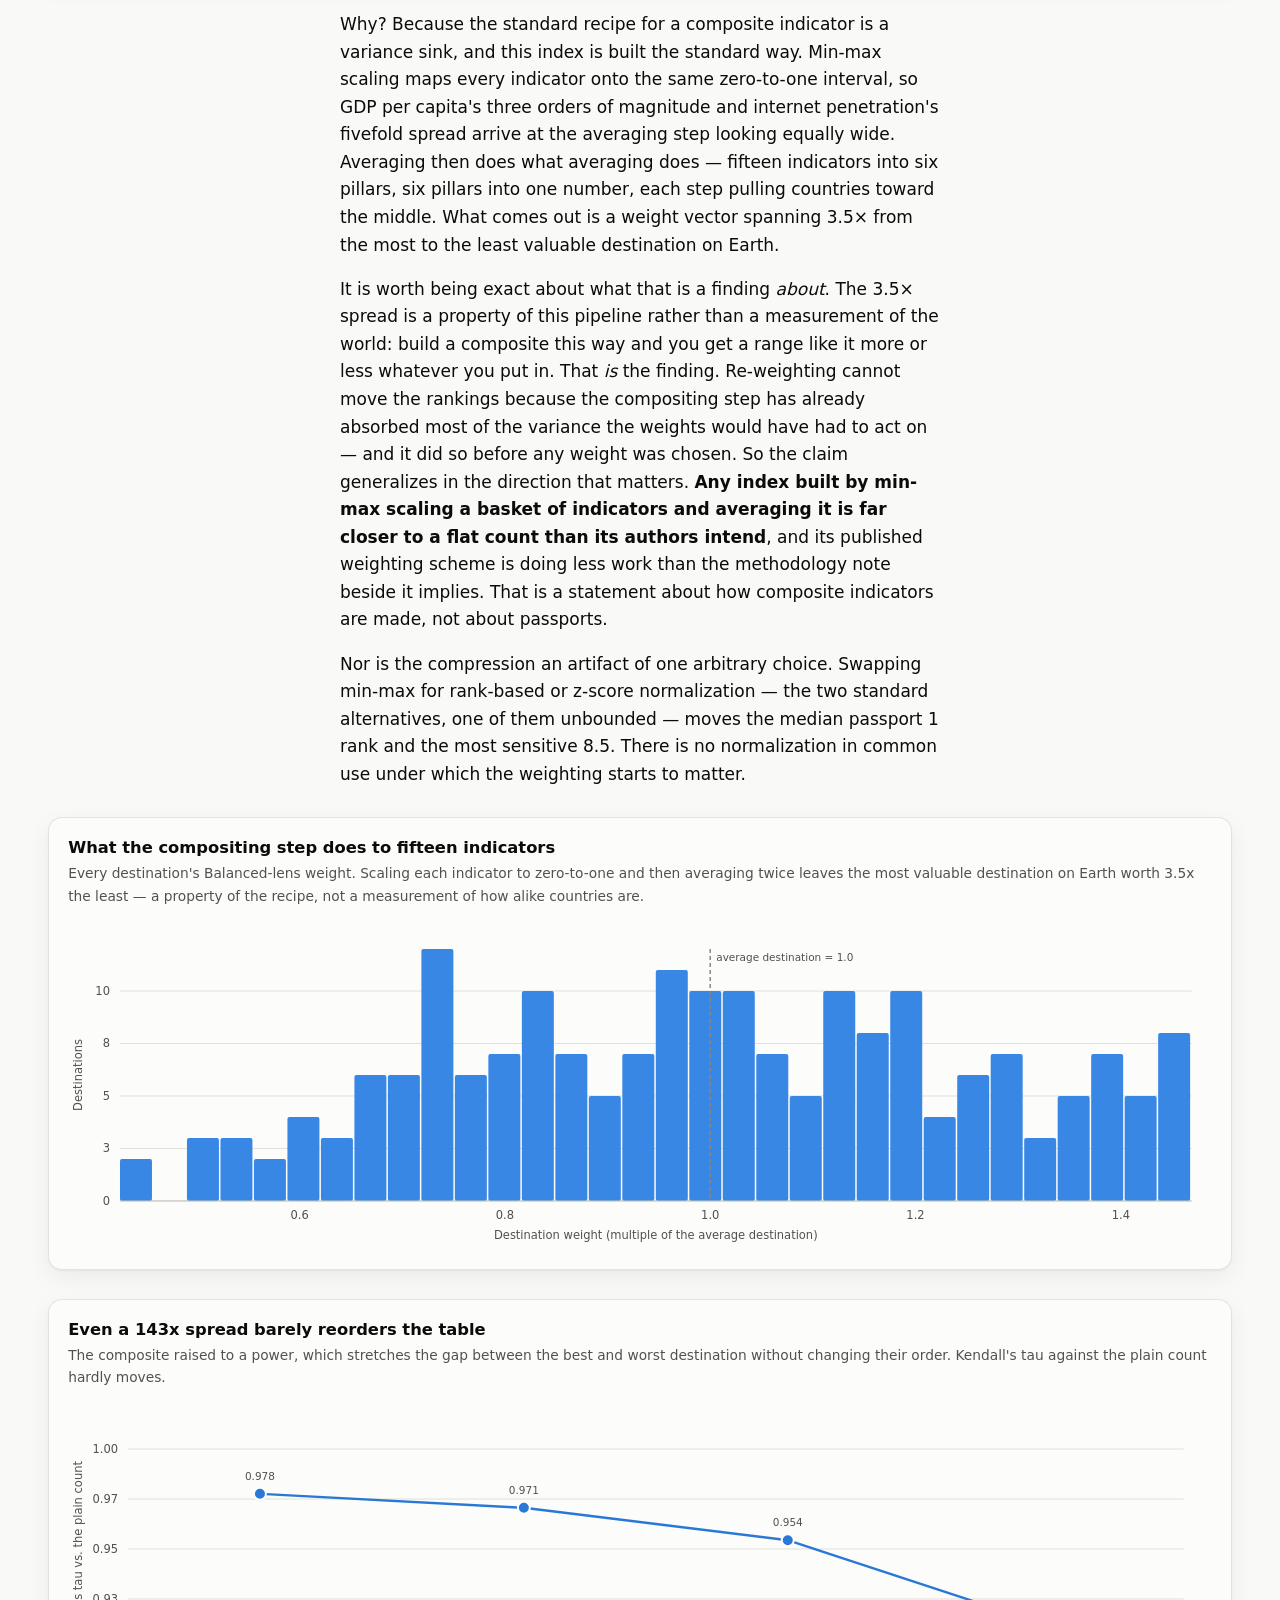
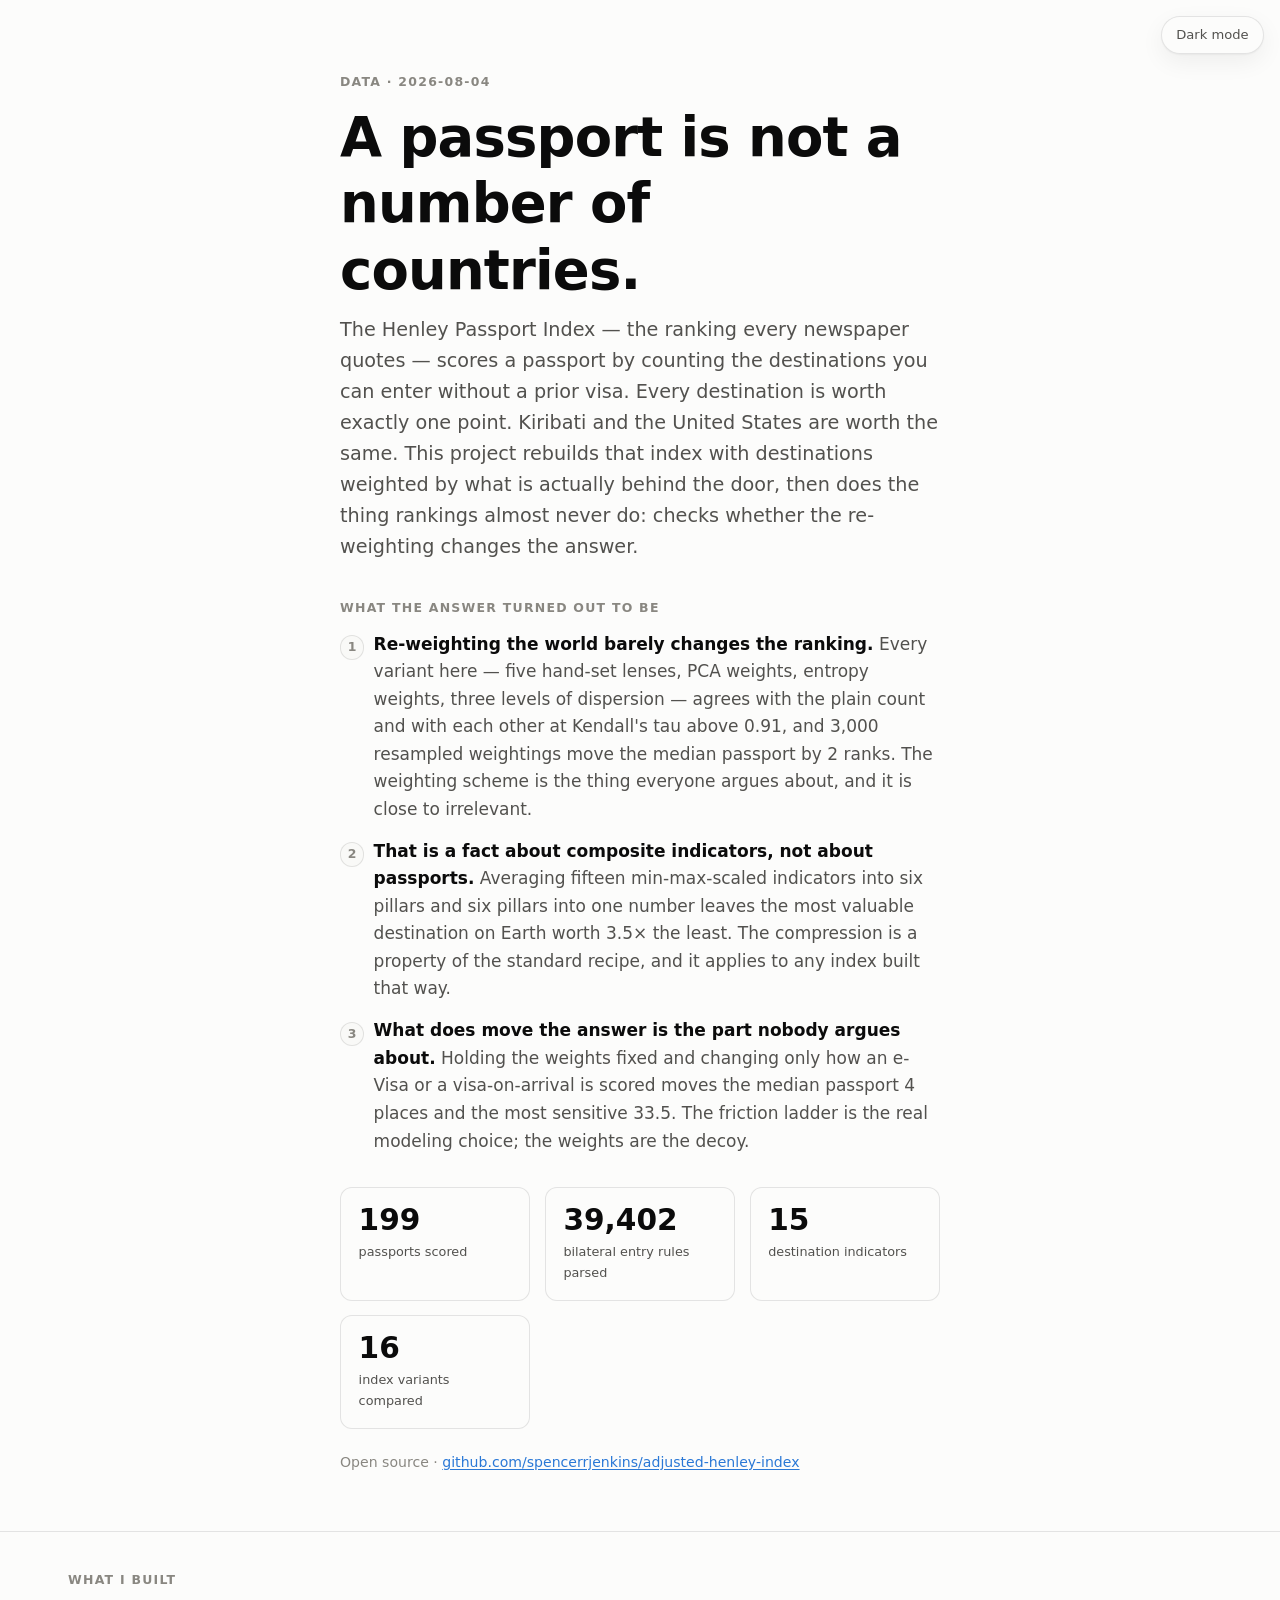
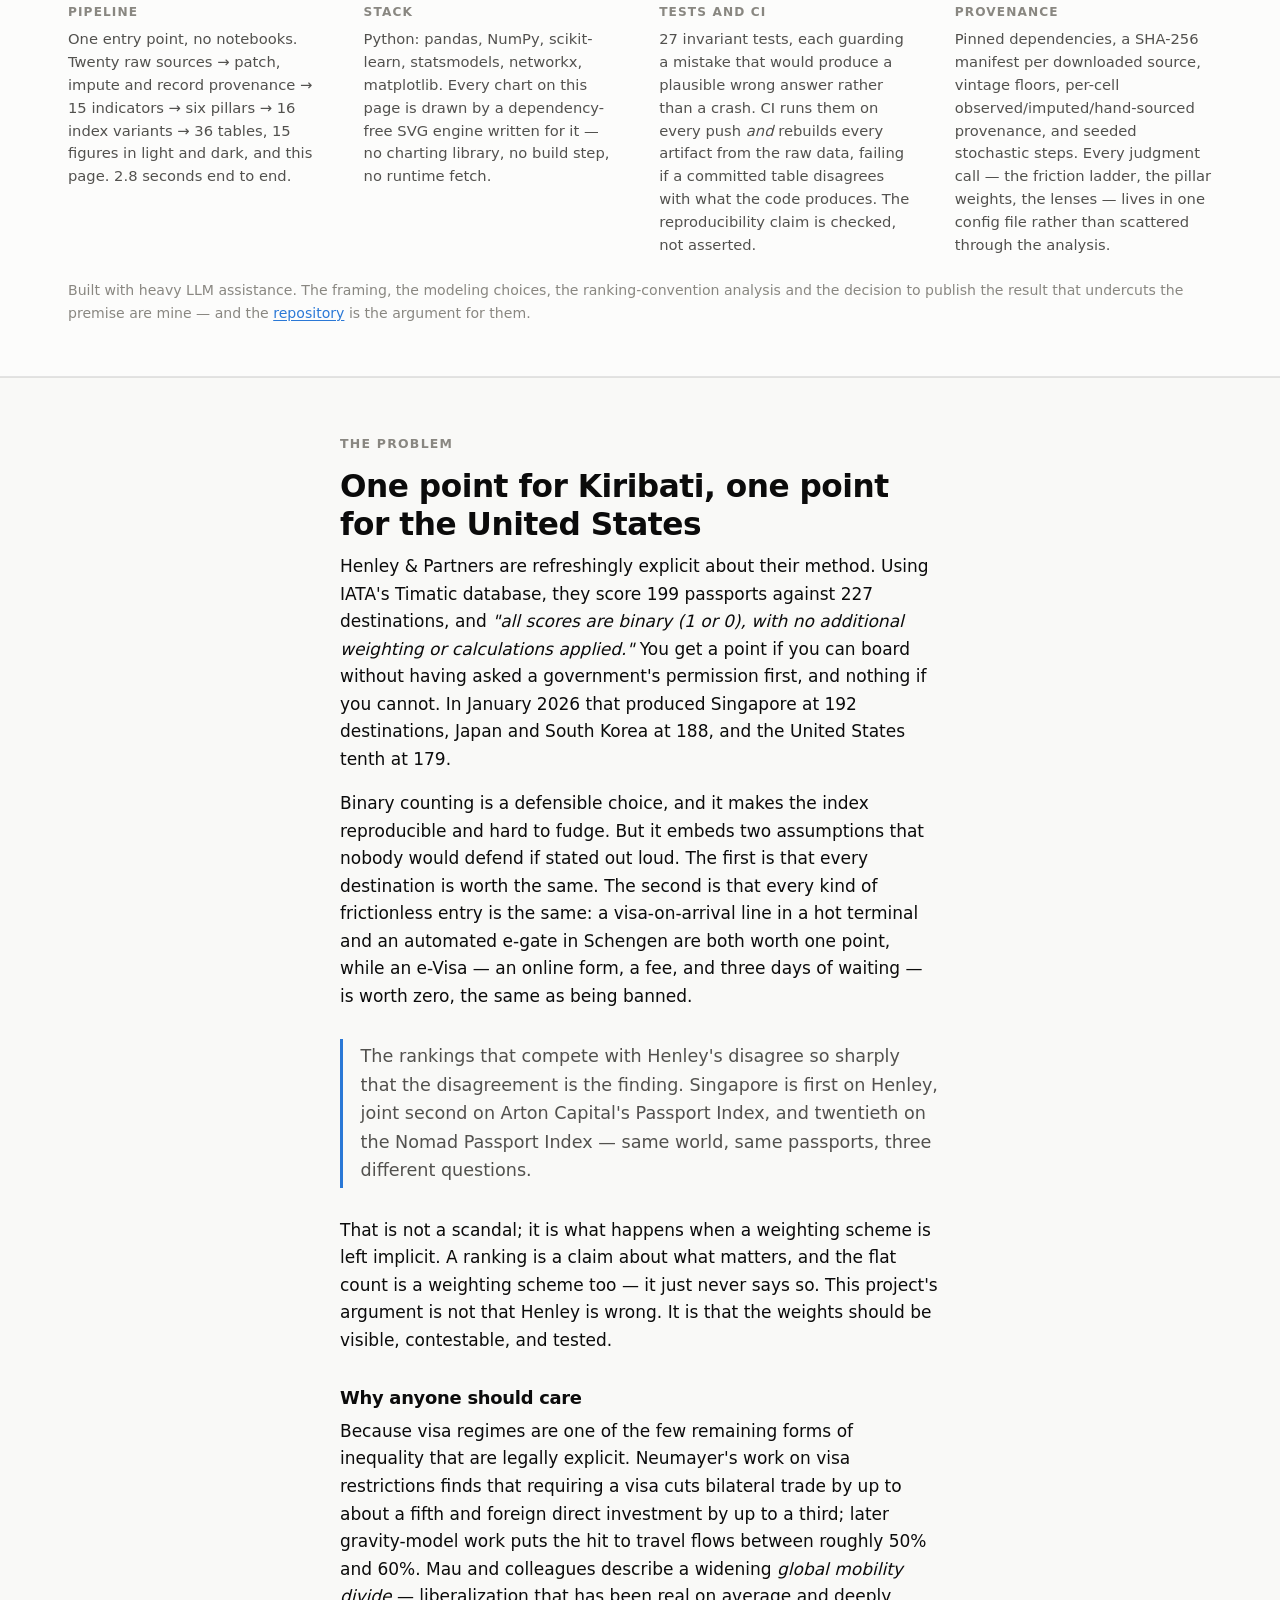
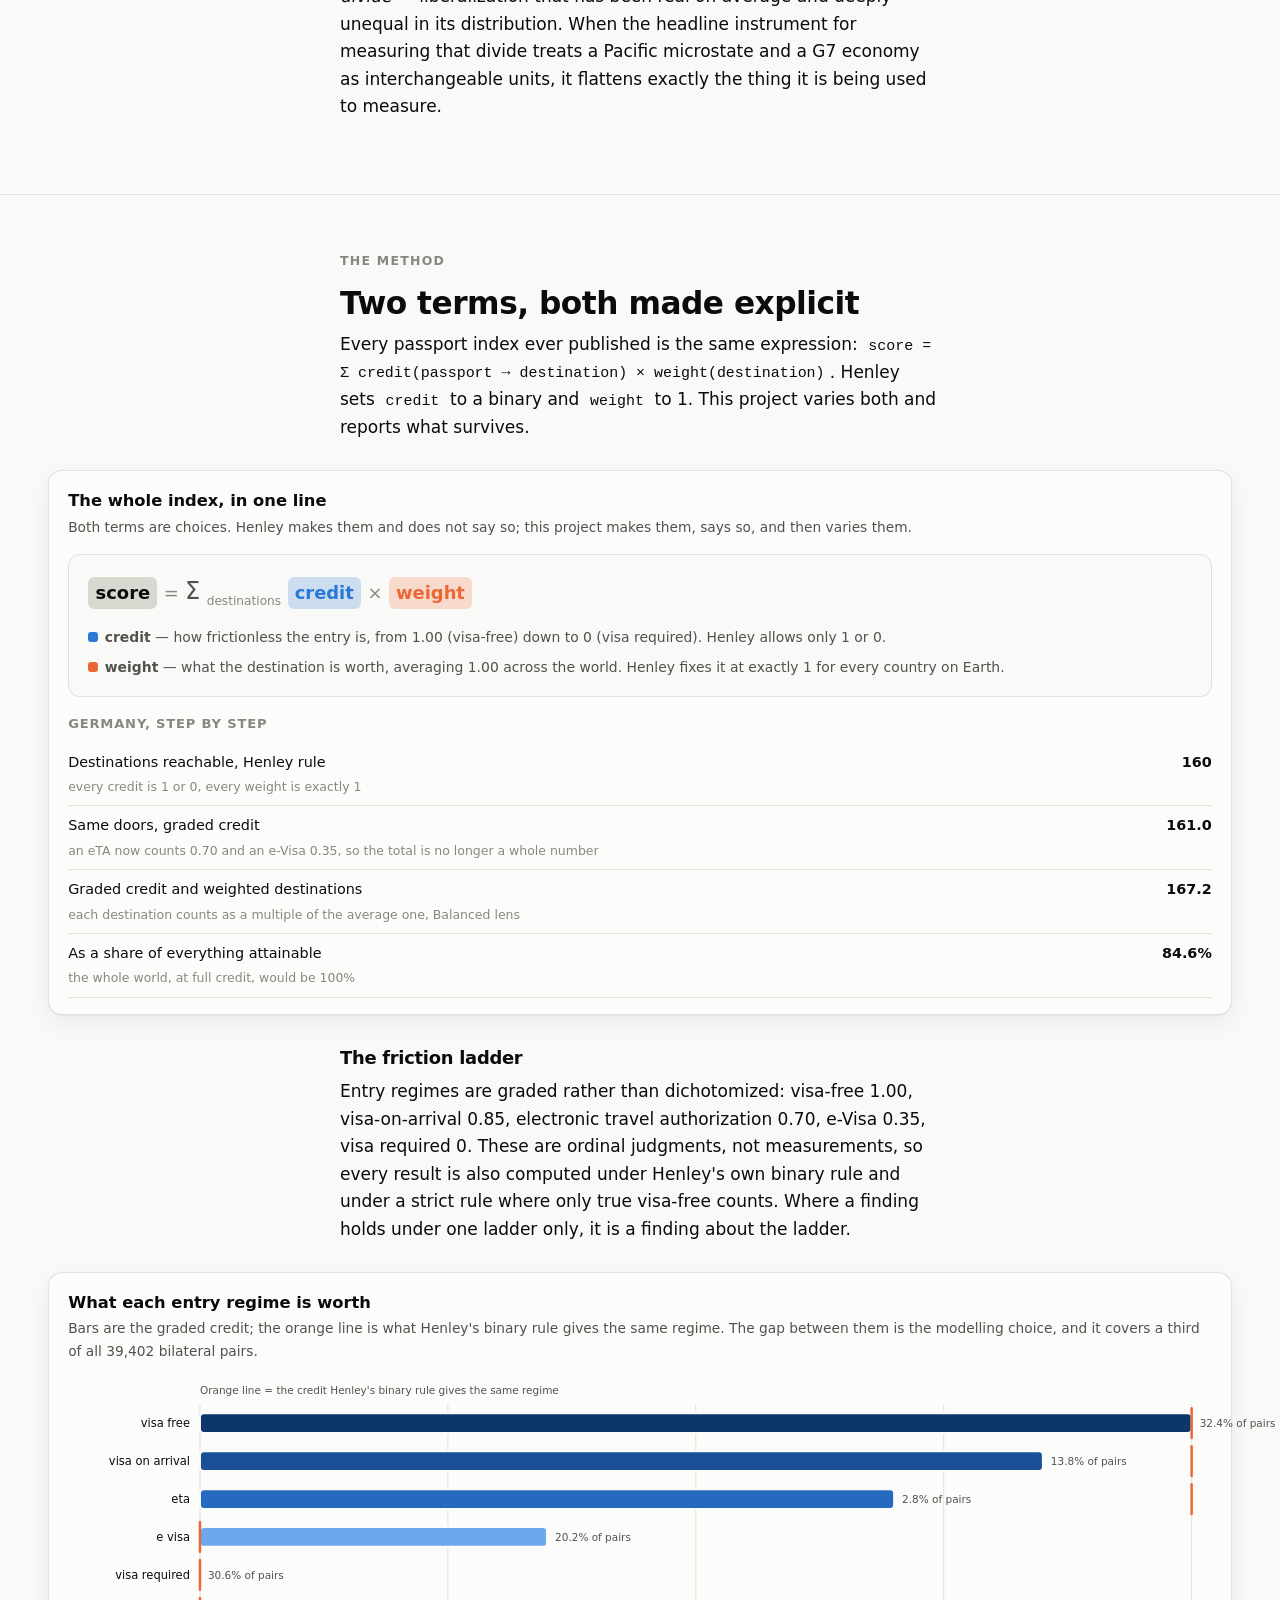
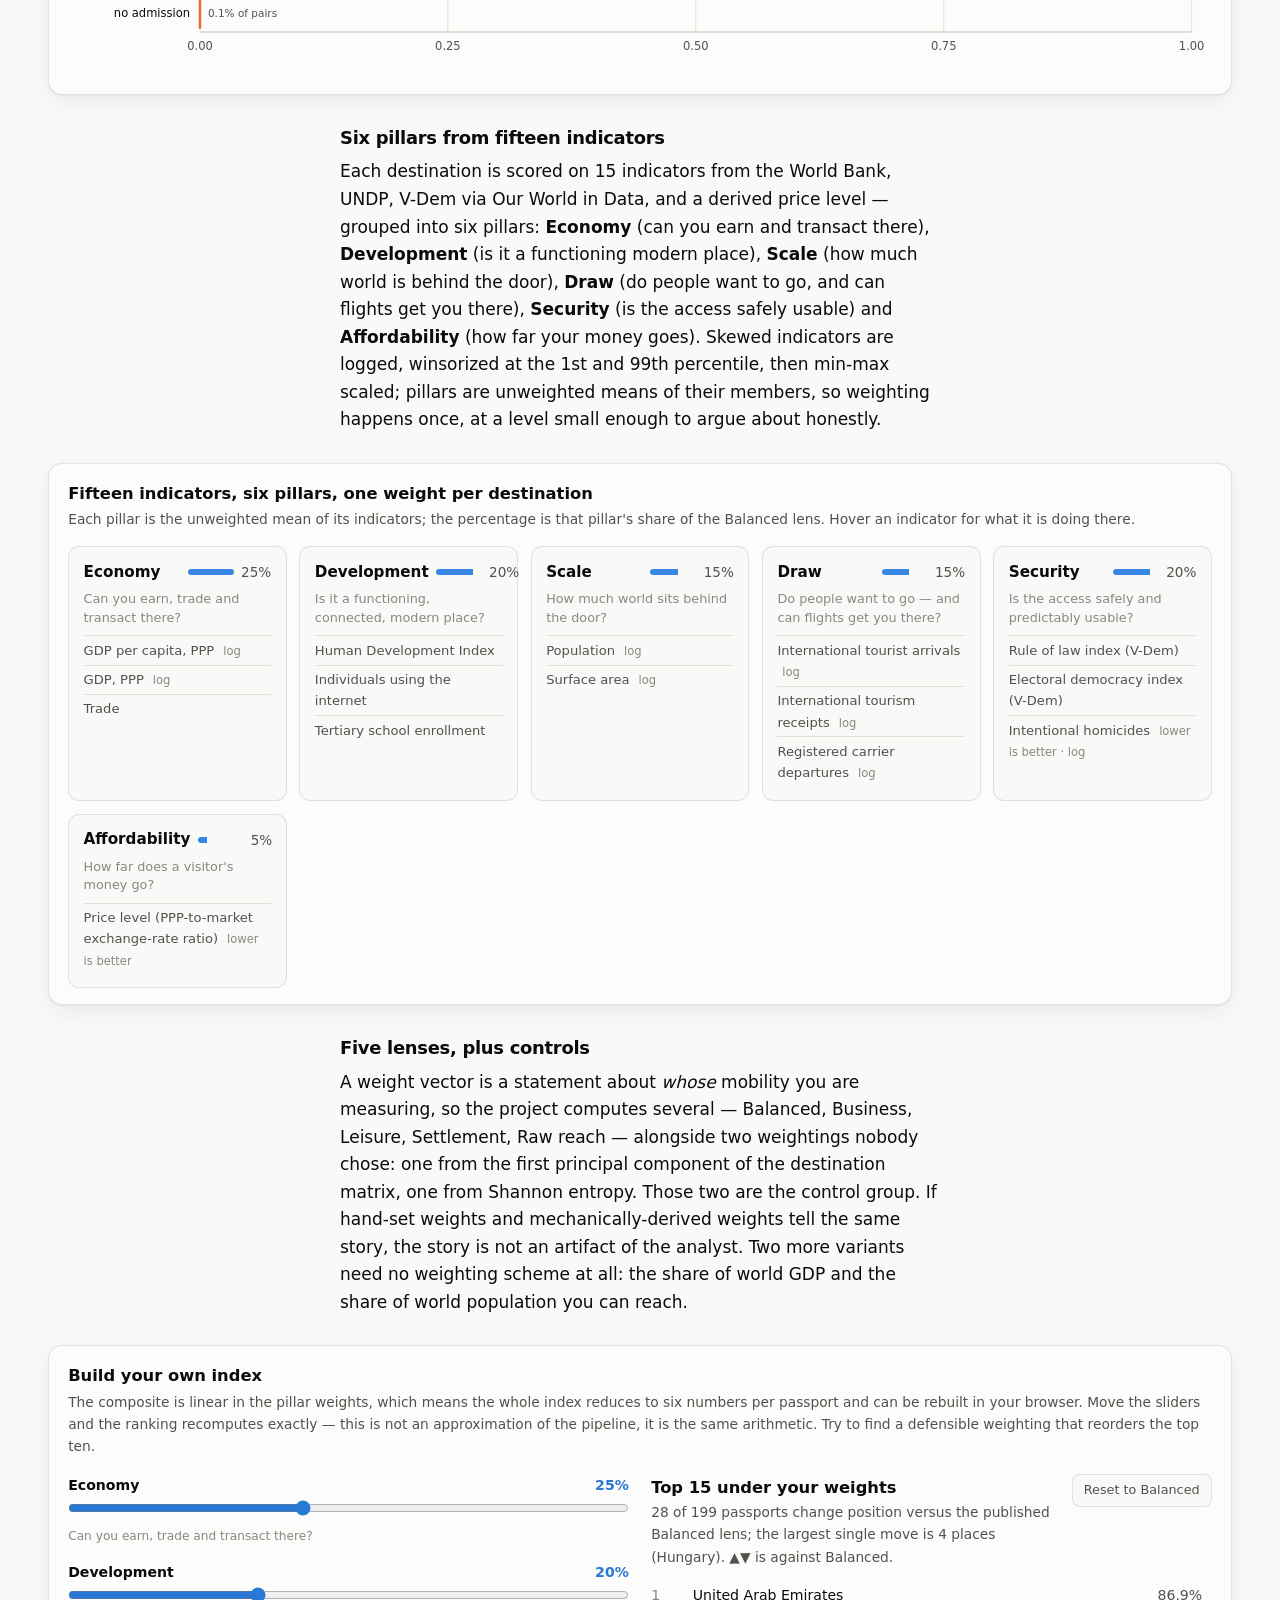
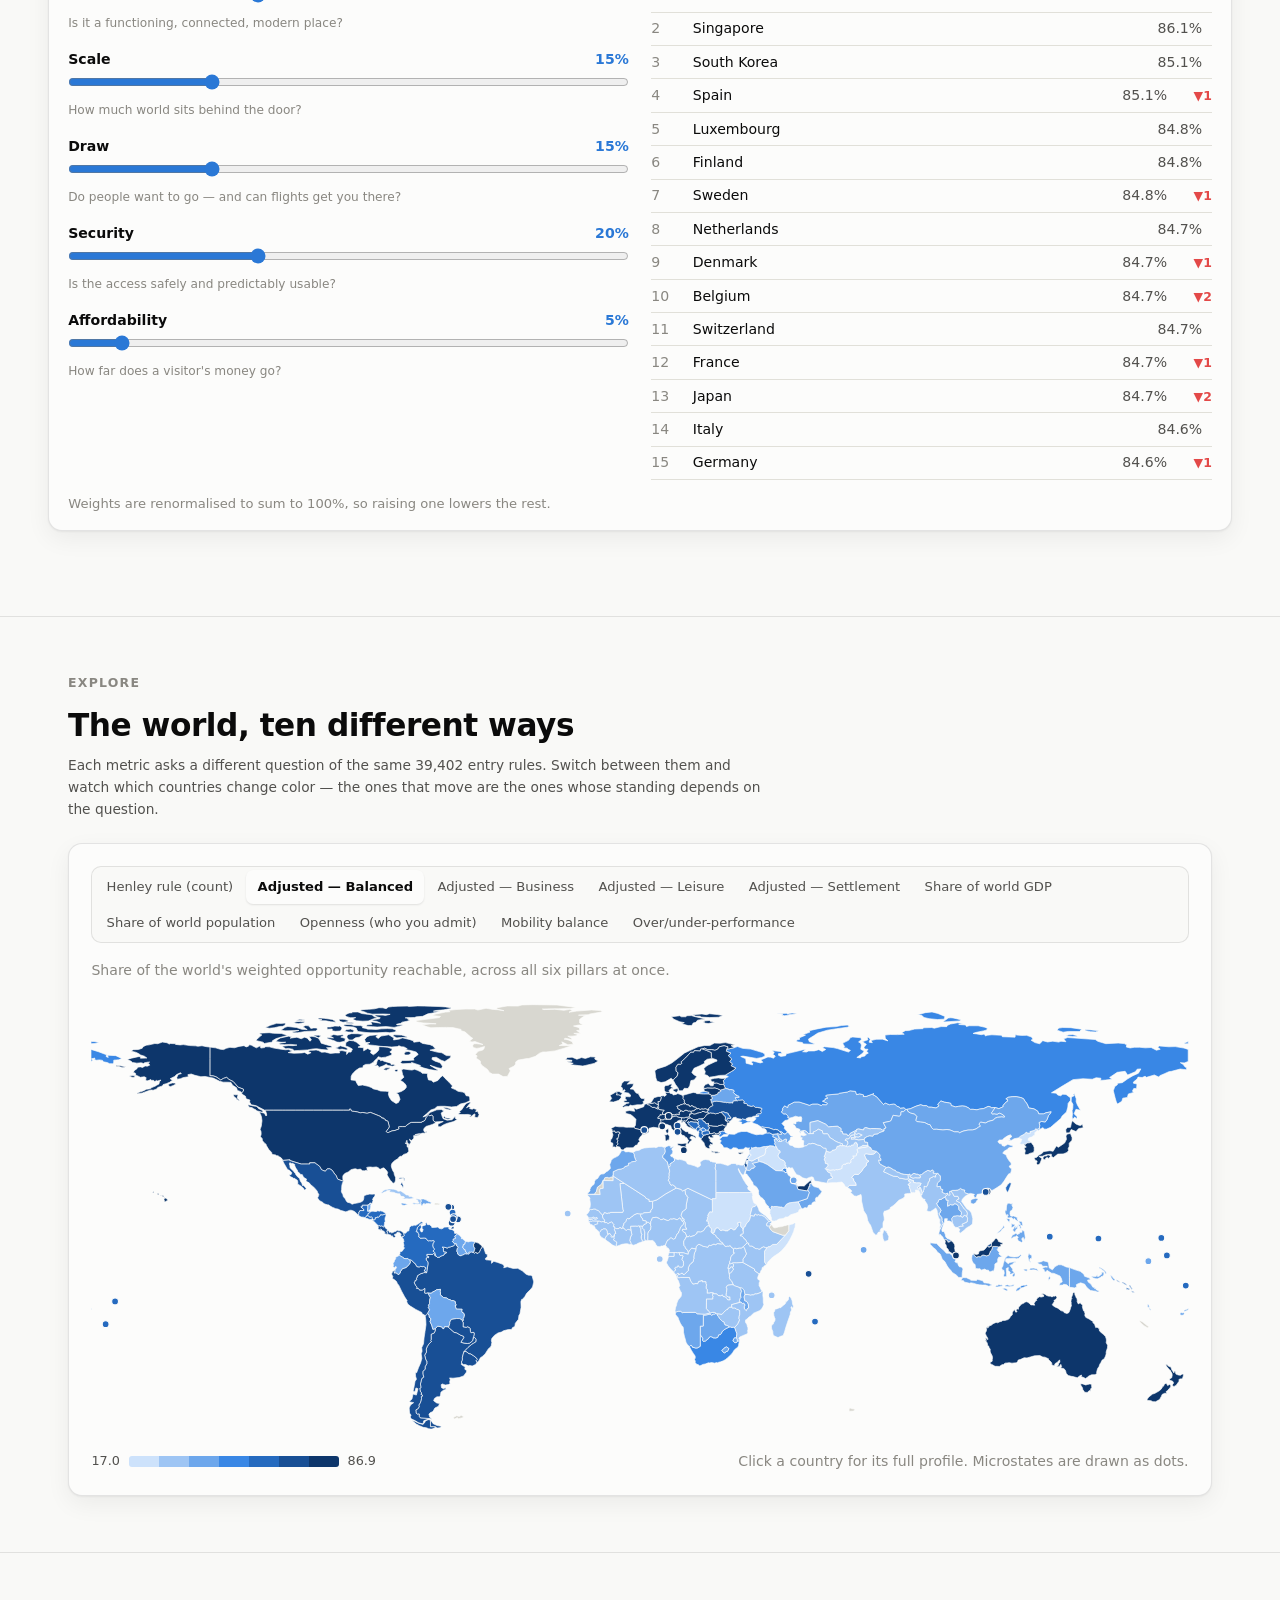
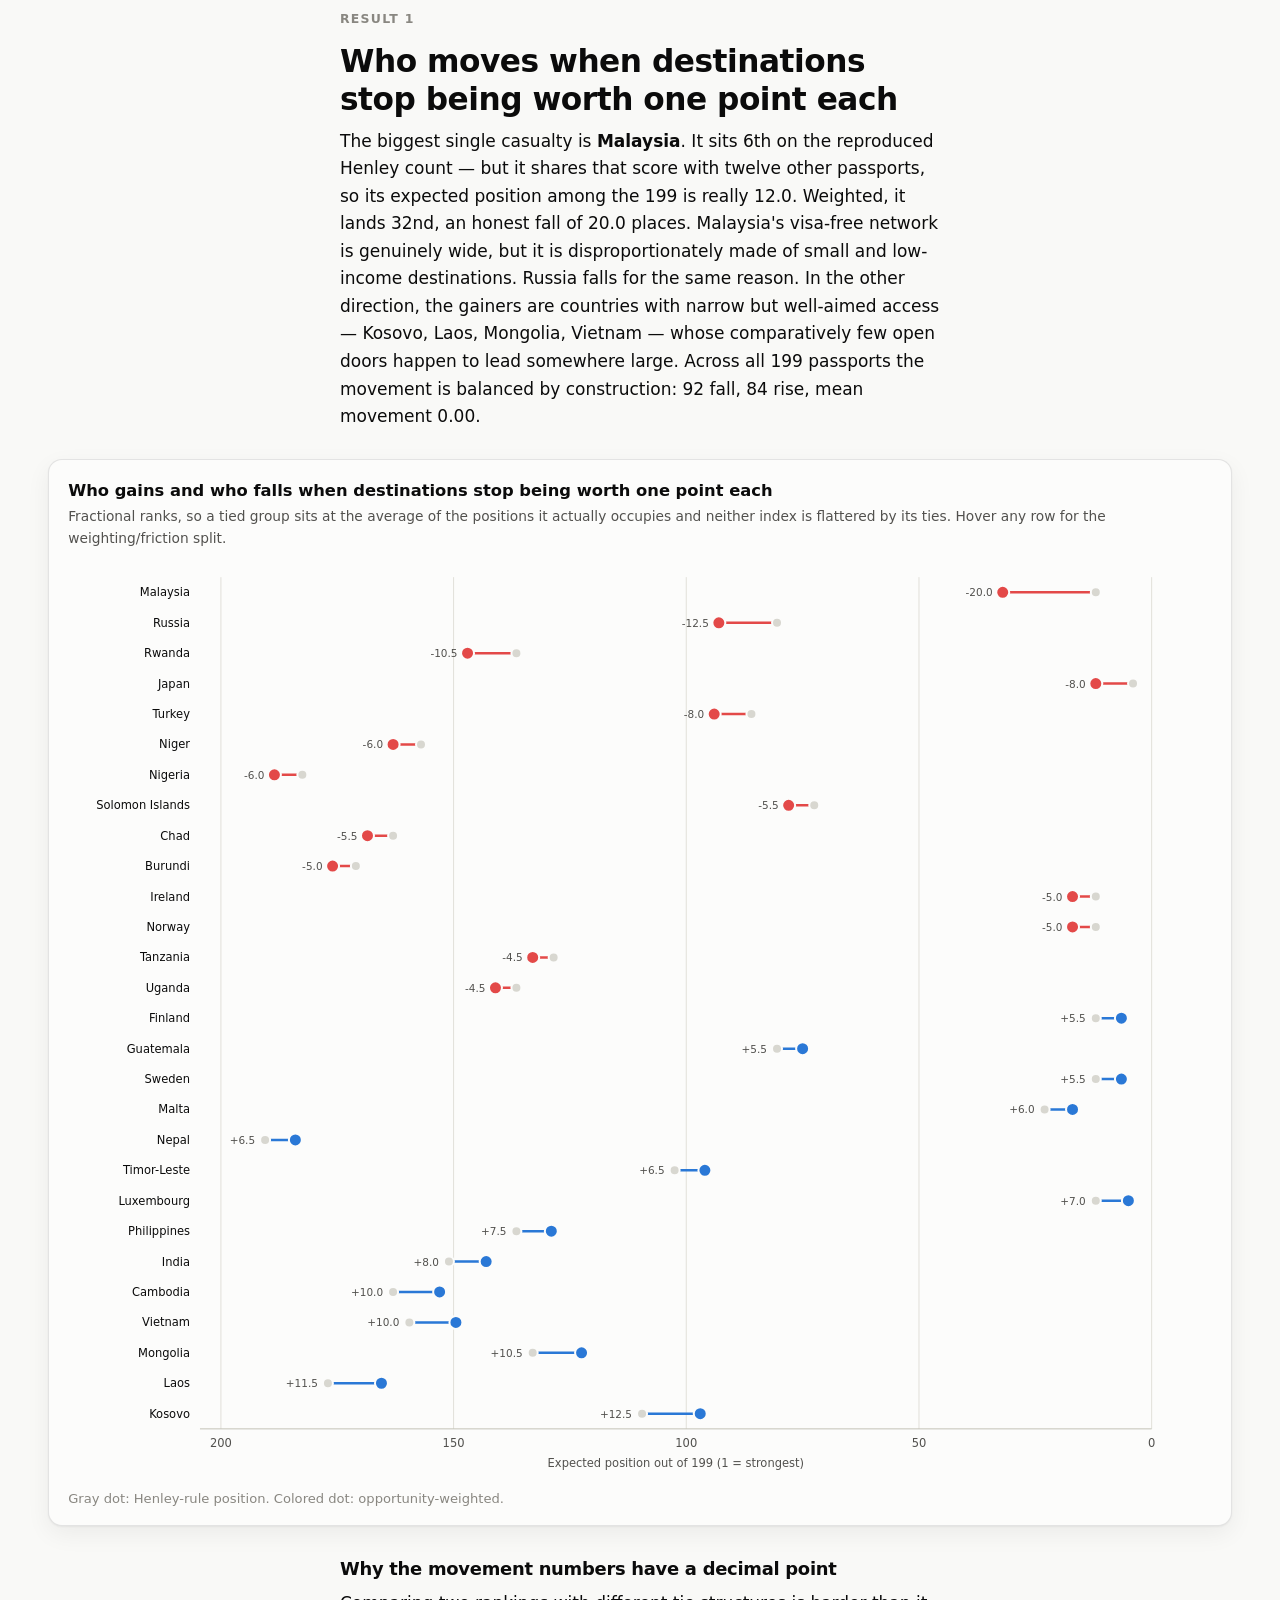
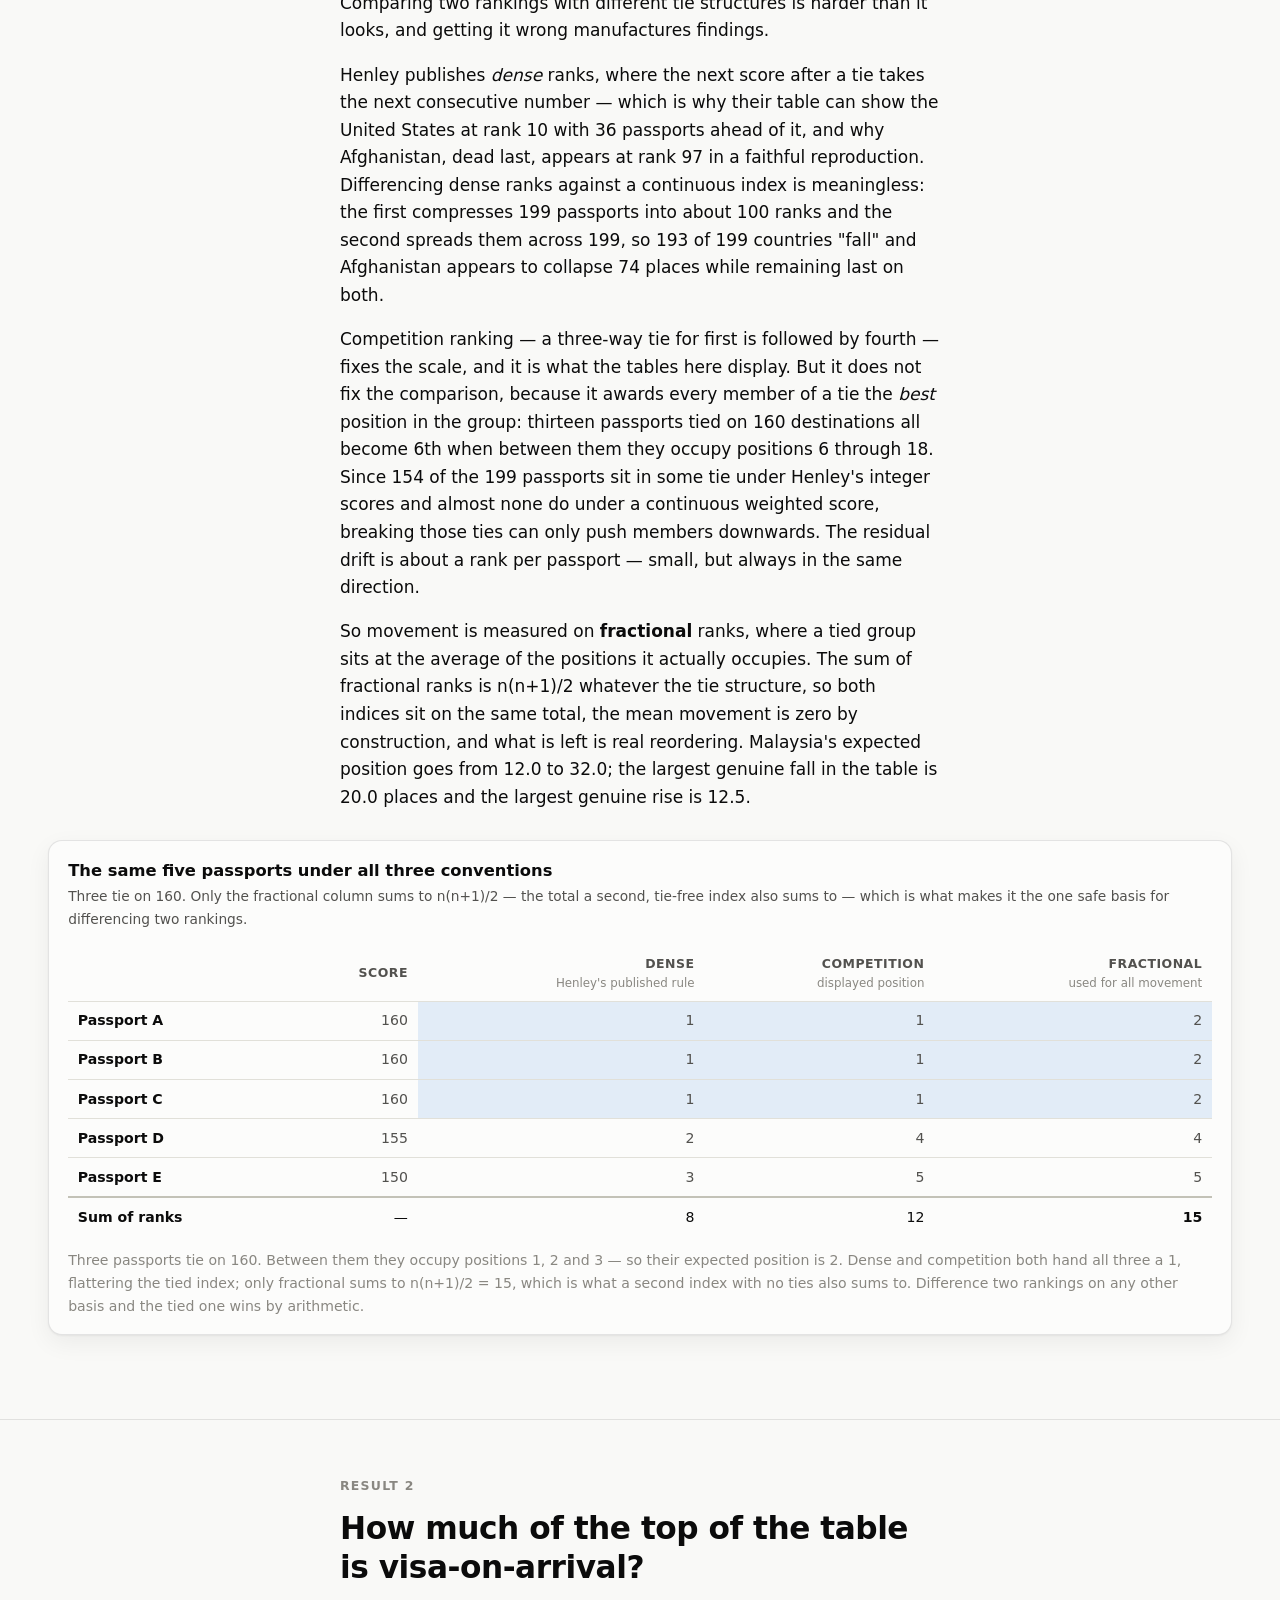
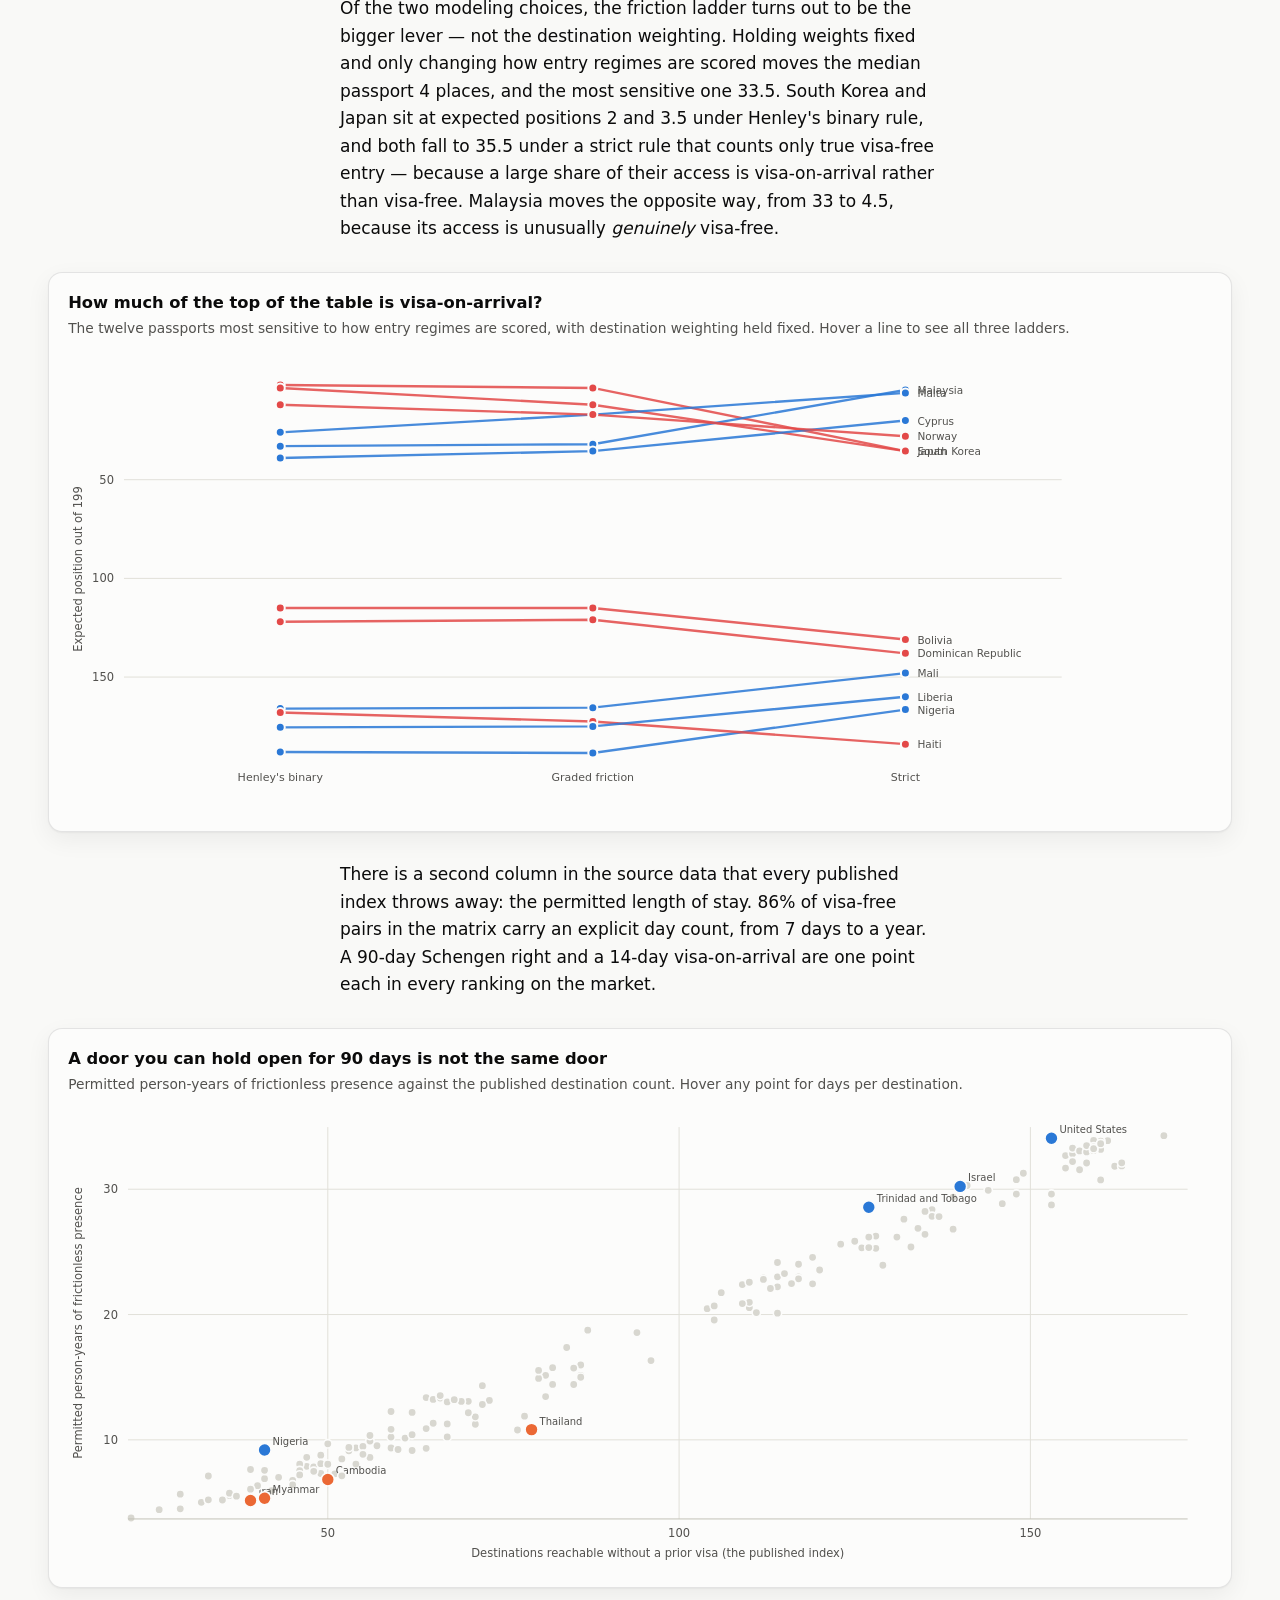
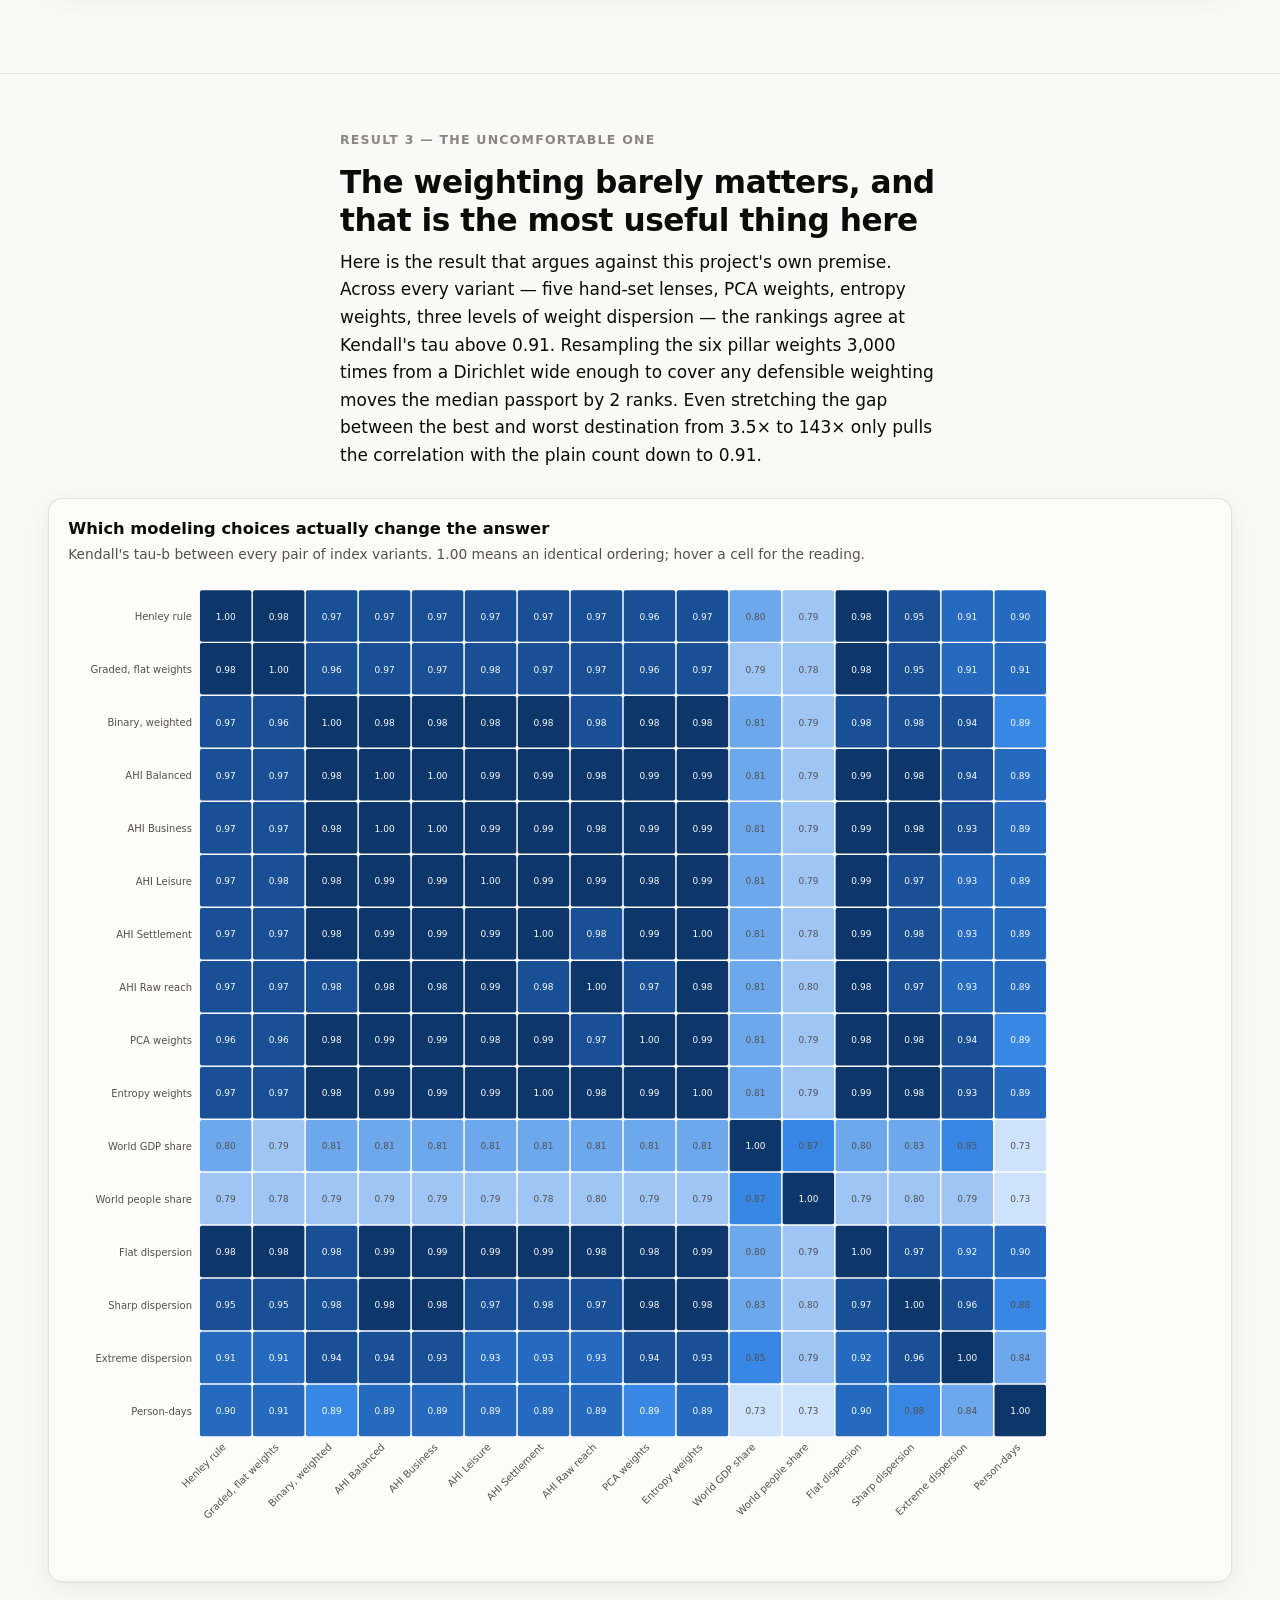
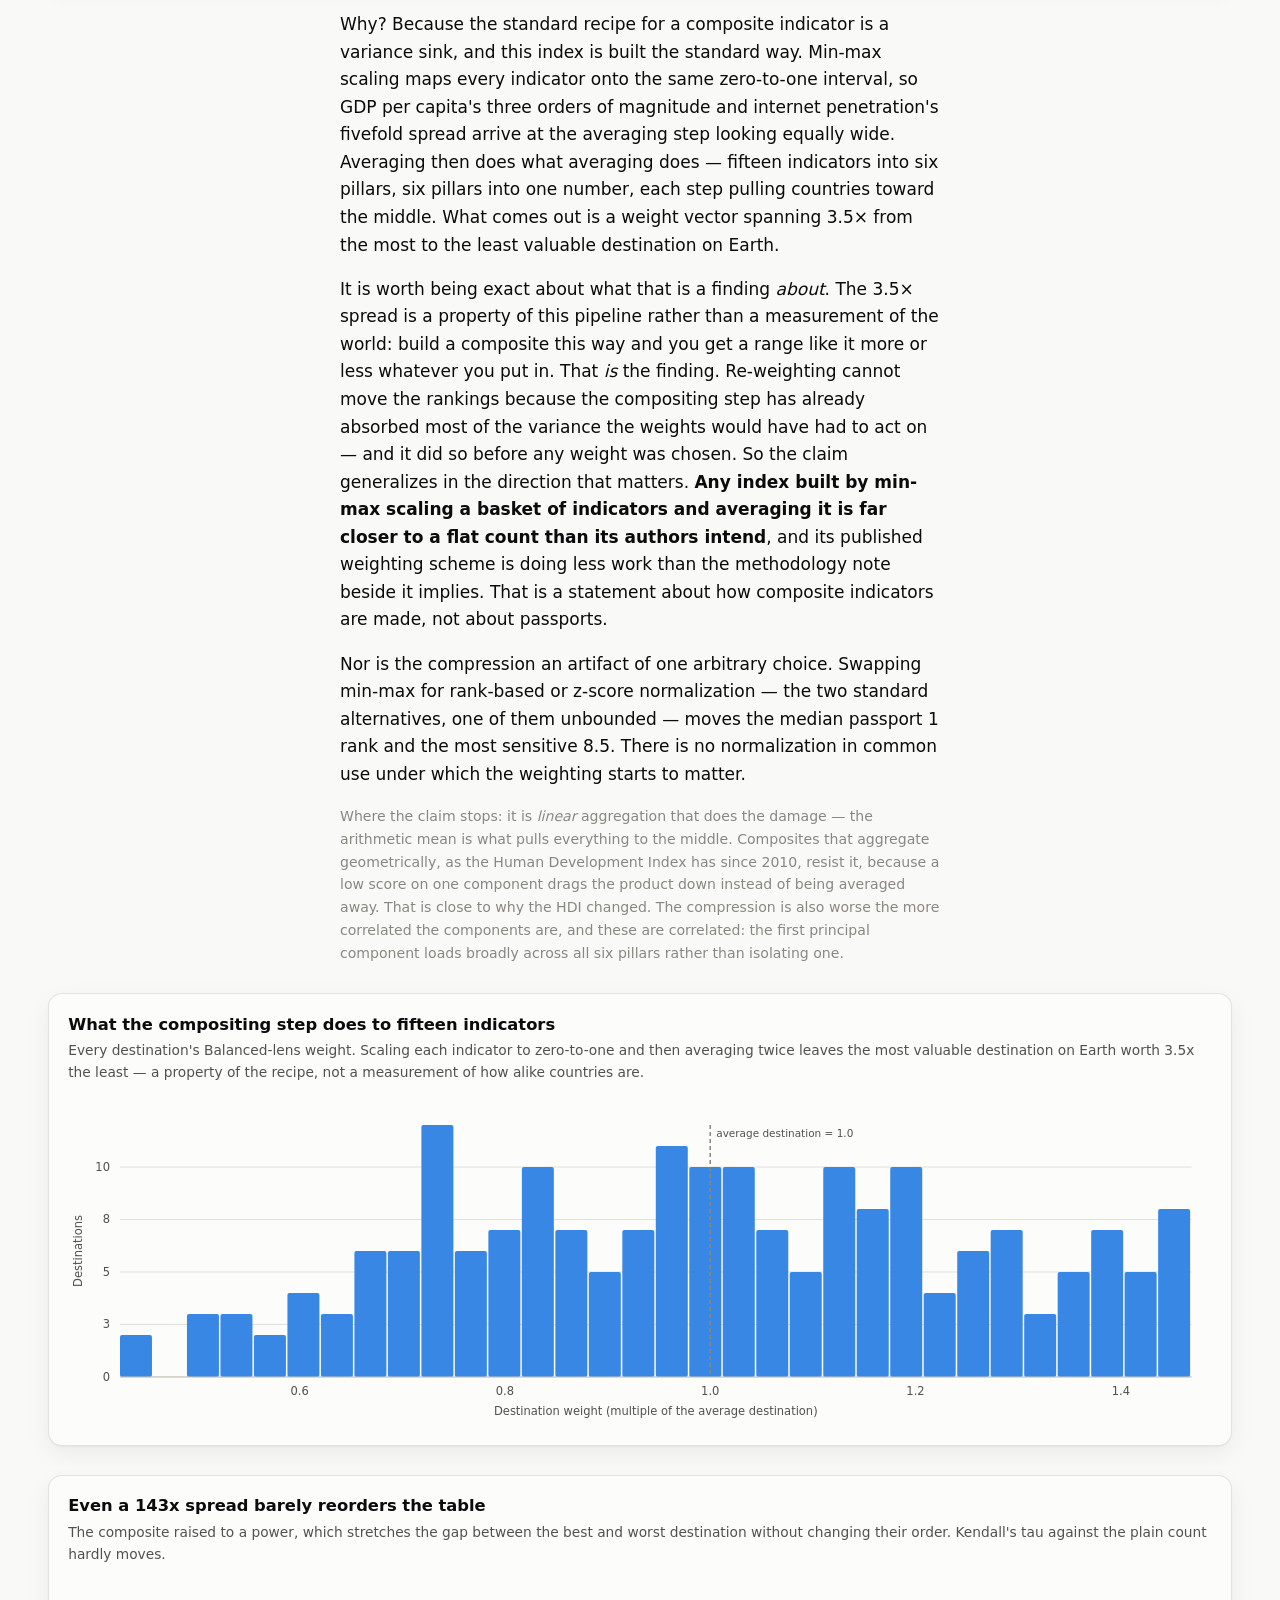
